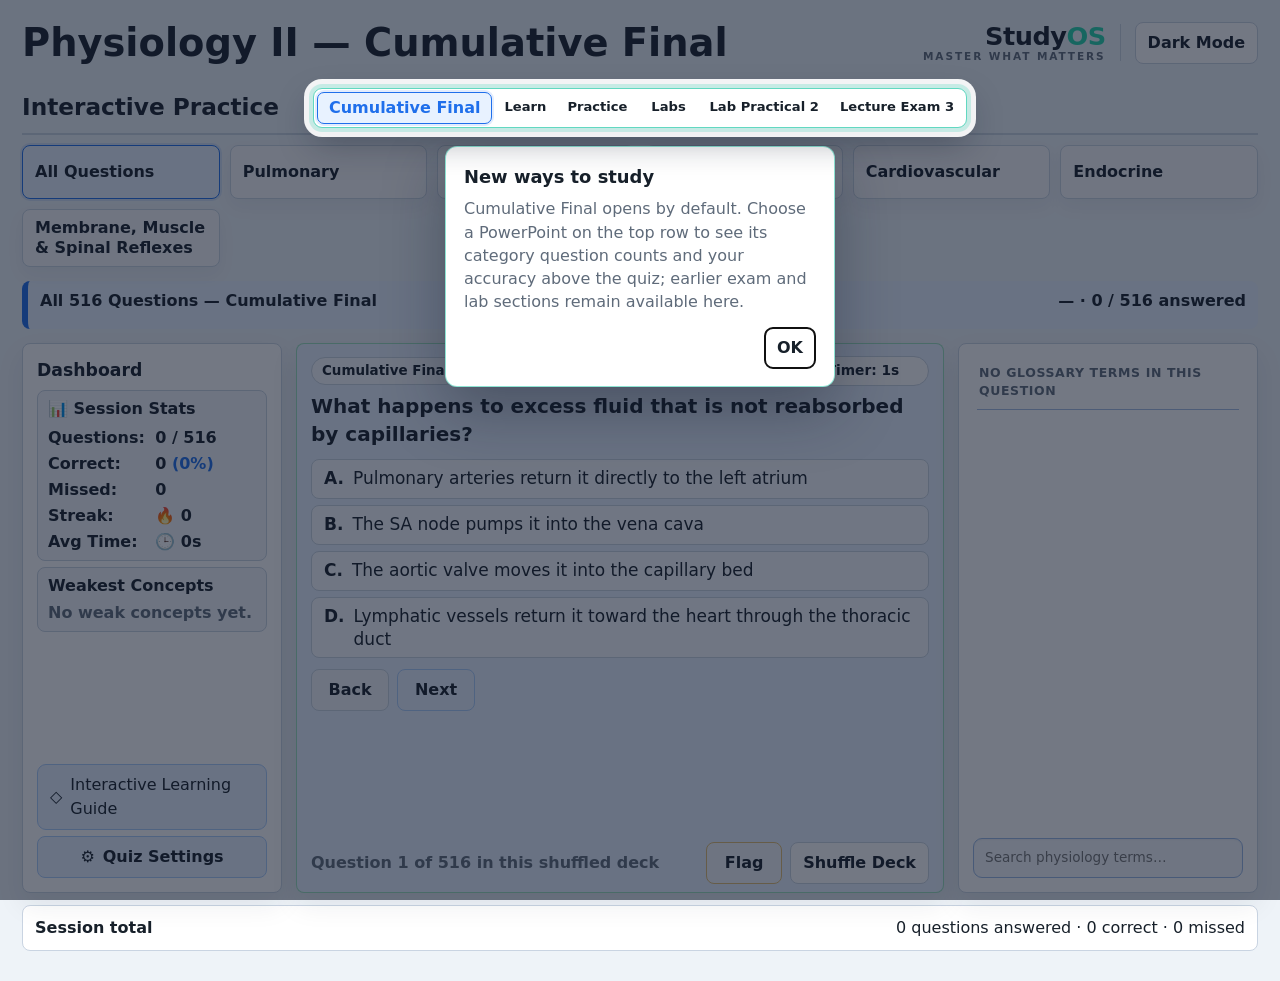
==== index.html @ bd0761a9 "Add skeletal muscle cross-bridge visual guide" ====
<!doctype html>
<html lang="en">
<head>
  <meta charset="utf-8">
  <meta name="viewport" content="width=device-width, initial-scale=1">
  <link rel="icon" href="data:,">
  <title>Physiology II — Cumulative Final</title>

  <!-- Quiz Engine CSS -->
  <style>
    :root {
      --ink:#17202a;
      --muted:#5f6b7a;
      --line:#c9d4e2;
      --paper:#eef3f8;
      --panel:#fff;
      --unit-card:#f8fafc;
      --control:#fff;
      --soft:#f3f7fb;
      --active:#e8f2ff;
      --answer:#effaf3;
      --blue:#1f6feb;
      --green:#16803c;
      --red:#b42318;
      --gold:#8a6116;
      --feedback-correct-bg:rgba(31,143,77,.18);
      --feedback-correct-border:#74c991;
      --feedback-correct-text:#145c31;
      --feedback-wrong-bg:rgba(143,45,42,.18);
      --feedback-wrong-border:#e4a29d;
      --feedback-wrong-text:#7a1d18;
      --shadow:0 12px 28px rgba(21,36,56,.08);
    }

    body[data-theme="dark"] {
      --ink:#edf3fb;
      --muted:#a7b4c5;
      --line:rgba(255,255,255,.08);
      --paper:#0B1220;
      --panel:#131C2E;
      --unit-card:#1A253A;
      --control:#202D45;
      --soft:#1A253A;
      --active:#19345a;
      --answer:#183424;
      --blue:#7db2ff;
      --green:#71d392;
      --red:#ff9a91;
      --gold:#ffd27a;
      --feedback-correct-bg:rgba(34,197,94,.72);
      --feedback-correct-border:#86efac;
      --feedback-correct-text:#f4fff8;
      --feedback-wrong-bg:rgba(220,38,38,.68);
      --feedback-wrong-border:#fca5a5;
      --feedback-wrong-text:#fff8f7;
      --shadow:0 8px 24px rgba(0,0,0,.18);
    }

    * { box-sizing:border-box; }

    body {
      margin:0;
      font-family:Inter, ui-sans-serif, system-ui, -apple-system, BlinkMacSystemFont, "Segoe UI", sans-serif;
      color:var(--ink);
      background:var(--paper);
      line-height:1.5;
    }

    main {
      max-width:1700px;
      margin:0 auto;
      padding:14px 22px 18px;
    }

    h1, h2, h3 { letter-spacing:0; }

    h1 {
      margin:0 0 4px;
      font-size:clamp(1.55rem, 3vw, 2.5rem);
    }

    h2 {
      margin:16px 0 8px;
      padding-bottom:5px;
      font-size:1.45rem;
    }

    h3 {
      margin:17px 0 8px;
      font-size:1.08rem;
    }

    p { margin:7px 0; }

    input, select, button {
      border:1px solid var(--line);
      border-radius:8px;
      background:var(--control);
      color:var(--ink);
      font:inherit;
      font-size:16px;
      min-height:40px;
      touch-action:manipulation;
      -webkit-tap-highlight-color:rgba(31,111,235,.14);
    }

    select { padding:8px 10px; }

    button {
      padding:8px 12px;
      font-weight:800;
      cursor:pointer;
    }

    button:hover { border-color:var(--blue); }

    button:disabled {
      cursor:not-allowed;
      opacity:.72;
    }

    .app-header {
      display:grid;
      grid-template-columns:minmax(220px,1fr) auto;
      align-items:center;
      gap:14px;
      margin-bottom:0;
    }

    .app-header h1 { margin:0; }

    .header-actions {
      display:flex;
      align-items:center;
      justify-content:flex-end;
      gap:14px;
    }

    .studyos-brand {
      display:flex;
      flex-direction:column;
      align-items:flex-end;
      gap:1px;
      padding-right:14px;
      border-right:1px solid var(--line);
      line-height:1;
      white-space:nowrap;
    }

    .studyos-wordmark {
      font-size:clamp(1.35rem,2vw,1.8rem);
      font-weight:900;
      letter-spacing:-.02em;
      color:var(--ink);
    }

    .studyos-wordmark .os {
      color:#25d6ad;
    }

    .studyos-tagline {
      font-size:.66rem;
      font-weight:800;
      letter-spacing:.18em;
      text-transform:uppercase;
      color:var(--muted);
    }

    body[data-theme="dark"] .studyos-wordmark .os {
      color:#35e6bf;
    }

    .theme-toggle {
      min-height:38px;
      white-space:nowrap;
      background:var(--panel);
      border-color:var(--line);
    }

    .quiz-shell {
      max-width:1700px;
      margin:0 auto;
    }

    .practice-title-row {
      display:grid;
      grid-template-columns:minmax(0,1fr) auto minmax(0,1fr);
      align-items:center;
      gap:10px 14px;
      margin:16px 0 8px;
      padding-bottom:5px;
      border-bottom:2px solid var(--line);
    }

    .practice-title-row h2 {
      margin:0;
      padding:0;
      border:0;
      justify-self:start;
    }

    .practice-title-row .pituitary-mode-selector {
      grid-column:2;
      justify-self:center;
    }

    .practice-title-row .exam-countdown-pill {
      grid-column:3;
      justify-self:end;
    }

    .exam-countdown-pill {
      flex:0 0 auto;
      min-height:28px;
      padding:3px 10px;
      border-radius:999px;
      border:1px solid var(--line);
      background:rgba(22,128,60,.08);
      color:var(--green);
      font-size:.83rem;
      font-weight:800;
      line-height:1.2;
      white-space:nowrap;
    }

    .exam-countdown-pill.exam-neutral,
    .exam-countdown-pill.exam-complete {
      background:rgba(22,128,60,.08);
      border-color:rgba(22,128,60,.24);
      color:var(--green);
    }

    .exam-countdown-pill.exam-tomorrow {
      background:rgba(249,115,22,.11);
      border-color:rgba(249,115,22,.34);
      color:#9a3412;
    }

    .exam-countdown-pill.exam-urgent {
      background:rgba(180,35,24,.1);
      border-color:rgba(180,35,24,.3);
      color:var(--red);
    }

    .exam-countdown-pill.exam-time {
      background:rgba(31,111,235,.1);
      border-color:rgba(31,111,235,.28);
      color:var(--blue);
    }

    body[data-theme="dark"] .exam-countdown-pill.exam-neutral,
    body[data-theme="dark"] .exam-countdown-pill.exam-complete {
      background:rgba(34,197,94,.14);
      border-color:rgba(134,239,172,.22);
      color:#86efac;
    }

    body[data-theme="dark"] .exam-countdown-pill.exam-tomorrow {
      background:rgba(249,115,22,.16);
      border-color:rgba(253,186,116,.26);
      color:#fdba74;
    }

    body[data-theme="dark"] .exam-countdown-pill.exam-urgent {
      background:rgba(220,38,38,.16);
      border-color:rgba(252,165,165,.26);
      color:#fca5a5;
    }

    body[data-theme="dark"] .exam-countdown-pill.exam-time {
      background:rgba(96,165,250,.16);
      border-color:rgba(125,178,255,.26);
      color:#7db2ff;
    }

    .unit-tabs {
      display:grid;
      grid-template-columns:repeat(auto-fit,minmax(190px,1fr));
      gap:10px;
      margin:10px 0;
    }

    .unit-tab {
      display:grid;
      align-content:center;
      min-height:54px;
      padding-top:8px;
      padding-bottom:8px;
      text-align:left;
      border-color:#c9d4e2;
      background:var(--unit-card);
      box-shadow:0 8px 18px rgba(21,36,56,.05);
    }

    .unit-tab strong {
      display:block;
      font-size:1rem;
      line-height:1.25;
      color:var(--ink);
      font-weight:850;
    }

    .unit-tab.active {
      border-color:var(--blue);
      background:var(--active);
      box-shadow:0 0 0 2px rgba(31,111,235,.13);
    }

    .pituitary-mode-selector {
      display:flex;
      align-items:center;
      gap:3px;
      margin:0;
      padding:3px;
      border:1px solid var(--line);
      border-radius:9px;
      background:var(--panel);
      box-shadow:0 5px 14px rgba(21,36,56,.06);
    }

    .pituitary-mode-button {
      min-width:72px;
      min-height:32px;
      padding:5px 11px;
      border-color:transparent;
      border-radius:7px;
      background:transparent;
      line-height:1.1;
      text-align:center;
    }

    .pituitary-mode-button.active {
      border-color:var(--blue);
      background:var(--active);
      box-shadow:0 0 0 2px rgba(31,111,235,.13);
    }

    .pituitary-mode-button[data-session-mode="cumulative-final"] {
      min-width:132px;
      font-weight:900;
      color:var(--blue);
    }

    .pituitary-mode-button:not([data-session-mode="cumulative-final"]) {
      min-width:58px;
      padding-left:8px;
      padding-right:8px;
      font-size:.82rem;
    }

    .lab-question-type-selector {
      display:flex;
      width:max-content;
      max-width:100%;
      align-items:center;
      gap:3px;
      margin:8px 0 12px;
      padding:3px;
      border:1px solid var(--line);
      border-radius:9px;
      background:var(--panel);
      box-shadow:0 5px 14px rgba(21,36,56,.06);
    }

    .lab-question-type-button {
      min-height:32px;
      padding:5px 13px;
      border-color:transparent;
      border-radius:7px;
      background:transparent;
      line-height:1.1;
      text-align:center;
    }

    .lab-question-type-button.active {
      border-color:var(--blue);
      background:var(--active);
      box-shadow:0 0 0 2px rgba(31,111,235,.13);
    }

    .session-mode-caption {
      display:block;
      margin-top:3px;
      color:var(--muted);
      font-size:.82rem;
      font-weight:750;
    }

    .card, details {
      background:var(--panel);
      border:1px solid var(--line);
      border-radius:8px;
      box-shadow:var(--shadow);
    }

    body[data-theme="dark"] input,
    body[data-theme="dark"] select,
    body[data-theme="dark"] button,
    body[data-theme="dark"] .card,
    body[data-theme="dark"] details,
    body[data-theme="dark"] .tag,
    body[data-theme="dark"] .pill {
      border-color:rgba(255,255,255,.08);
    }

    body[data-theme="dark"] .qa-box {
      background:var(--active);
      border-color:rgba(96,211,135,.55);
      box-shadow:0 8px 24px rgba(0,0,0,.25);
    }

    body[data-theme="dark"] .quiz-controls-card,
    body[data-theme="dark"] .answer-panel {
      background:#131C2E;
      box-shadow:0 8px 24px rgba(0,0,0,.16);
    }

    body[data-theme="dark"] .unit-tab {
      border-color:rgba(255,255,255,.08);
      box-shadow:0 8px 18px rgba(0,0,0,.14);
    }

    body[data-theme="dark"] .pituitary-mode-selector,
    body[data-theme="dark"] .pituitary-mode-button,
    body[data-theme="dark"] .lab-question-type-selector,
    body[data-theme="dark"] .lab-question-type-button {
      border-color:rgba(255,255,255,.10);
    }

    .card { padding:14px; }

    .big-question {
      border-left:6px solid var(--blue);
      background:var(--active);
      border-radius:8px;
      padding:10px 12px;
      font-weight:850;
      margin:14px 0;
    }

    .bank-detail-title {
      display:flex;
      flex-wrap:wrap;
      justify-content:space-between;
      gap:8px;
      margin-bottom:8px;
      line-height:1.25;
    }

    .concept-breakdown {
      display:grid;
      grid-template-columns:repeat(2,minmax(0,1fr));
      gap:5px 18px;
      font-size:.9rem;
      line-height:1.25;
    }

    .cumulative-category-breakdown .concept-row {
      grid-template-columns:minmax(0,1fr) 6.4rem 4.2rem;
    }

    .concept-row {
      display:grid;
      grid-template-columns:minmax(0,1fr) 3.8rem 4.2rem;
      gap:10px;
      align-items:baseline;
      min-width:0;
    }

    .concept-label {
      display:flex;
      align-items:baseline;
      gap:6px;
      min-width:0;
    }

    .concept-name {
      overflow:hidden;
      text-overflow:ellipsis;
      white-space:nowrap;
      min-width:0;
    }

    .concept-leader {
      flex:1 1 auto;
      min-width:18px;
      border-bottom:1px dotted var(--muted);
      transform:translateY(-.24em);
      opacity:.75;
    }

    .concept-answered,
    .concept-percent {
      text-align:right;
      font-variant-numeric:tabular-nums;
      white-space:nowrap;
    }

    .concept-answered {
      color:var(--muted);
      font-weight:800;
    }

    .concept-percent {
      font-weight:950;
    }

    .mastery-green { color:#16803c; }
    .mastery-yellow { color:#9a6a00; }
    .mastery-orange { color:#c2410c; }
    .mastery-red { color:#b42318; }
    .mastery-gray { color:var(--muted); }

    .tag, .pill {
      display:inline-flex;
      align-items:center;
      border:1px solid var(--line);
      border-radius:999px;
      background:var(--control);
      padding:3px 10px;
      color:var(--ink);
      text-decoration:none;
      font-weight:800;
      font-size:.84rem;
    }

    .mini {
      font-size:.9rem;
      color:var(--muted);
    }

    .hidden { display:none!important; }

    .practice-panel {
      --quiz-row-height: 550px;
      display:grid;
      grid-template-columns:300px minmax(860px,1fr) 360px;
      gap:14px;
      align-items:stretch;
    }

    .qa-box {
      display:flex;
      flex-direction:column;
      height:var(--quiz-row-height);
      min-height:var(--quiz-row-height);
      max-height:var(--quiz-row-height);
      overflow:hidden;
      padding:12px 14px 8px;
      background:var(--active);
      border-color:rgba(96,211,135,.55);
      color:var(--ink);
      box-shadow:var(--shadow);
    }

    .qa-box h3 { color:var(--ink); }

    #qText {
      min-height:56px;
      margin:6px 0 5px;
      font-size:20px;
      font-weight:600;
      line-height:1.4;
    }

    #qText p {
      margin:0 0 .75em;
      font:inherit;
    }

    #qText p:last-child {
      margin-bottom:0;
    }

    .qa-box .tag,
    .qa-box .pill {
      background:rgba(255,255,255,.72);
      border-color:var(--line);
      color:var(--ink);
    }

    body[data-theme="dark"] .qa-box {
      color:#f4fff8;
      box-shadow:0 8px 24px rgba(0,0,0,.25);
    }

    body[data-theme="dark"] .qa-box h3,
    body[data-theme="dark"] .qa-box .deck-status {
      color:#f4fff8;
    }

    body[data-theme="dark"] .qa-box .tag,
    body[data-theme="dark"] .qa-box .pill {
      background:rgba(5,22,14,.35);
      border-color:rgba(255,255,255,.14);
      color:#f4fff8;
    }

    .quiz-topline {
      display:flex;
      justify-content:space-between;
      gap:12px;
      align-items:center;
      min-height:30px;
    }

    .score-line {
      display:flex;
      flex-wrap:wrap;
      justify-content:flex-end;
      gap:8px;
      margin:0;
    }

    .score-line .pill { background:var(--control); }

    .timer-pill {
      width:132px;
      min-width:132px;
      max-width:132px;
      min-height:30px;
      padding:2px 6px;
      line-height:1.1;
      font-size:.86rem;
      justify-content:center;
      text-align:center;
      white-space:nowrap;
      font-variant-numeric:tabular-nums;
      font-feature-settings:"tnum" 1;
      transition:background .2s ease, border-color .2s ease, color .2s ease;
    }

    .timer-pill.timer-warn {
      border-color:#f1c232;
      background:#fff7d6;
      color:#6f4e00;
    }

    .timer-pill.timer-alert {
      border-color:#f97316;
      background:#ffedd5;
      color:#9a3412;
    }

    .timer-pill.timer-danger {
      border-color:#dc2626;
      background:#fee2e2;
      color:#991b1b;
    }

    body[data-theme="dark"] .timer-pill.timer-warn {
      border-color:#ffd27a;
      background:#3a2c12;
      color:#ffd27a;
    }

    body[data-theme="dark"] .timer-pill.timer-alert {
      border-color:#fdba74;
      background:#3b2413;
      color:#fdba74;
    }

    body[data-theme="dark"] .timer-pill.timer-danger {
      border-color:#ff9a91;
      background:#3a1d21;
      color:#ffb4ad;
    }

    .q-meta {
      display:block;
      max-width:100%;
      min-width:0;
    }

    .q-meta .tag,
    #qMeta.tag {
      display:inline-block;
      max-width:100%;
      overflow:hidden;
      text-overflow:ellipsis;
      white-space:nowrap;
      vertical-align:bottom;
    }

    .level-badge {
      border-radius:999px;
      border:1px solid var(--line);
      padding:4px 9px;
      font-weight:900;
      font-size:.82rem;
    }

    .level-1 {
      background:#effaf3;
      border-color:#8bd6a5;
      color:#145c31;
    }

    .level-2 {
      background:#fff8e8;
      border-color:#e2bd73;
      color:#73500f;
    }

    .level-3 {
      background:#fff1ef;
      border-color:#ffc5c0;
      color:#8a1f17;
    }

    .mode-badge {
      background:#eef6ff;
      border-color:#abcdfc;
      color:#174ea6;
    }

    .answer {
      display:none;
      margin-top:0;
      padding:12px;
      border-radius:8px;
      background:var(--panel);
      border:1px solid #a6ddb7;
      height:100%;
      max-height:100%;
      overflow:auto;
    }

    .answer.show { display:block; }

    .answer-panel {
      min-width:0;
      height:var(--quiz-row-height);
      min-height:var(--quiz-row-height);
      max-height:var(--quiz-row-height);
      overflow:hidden;
    }

    .answer-main {
      display:grid;
      gap:6px;
      margin-bottom:10px;
    }

    .answer-label {
      color:var(--green);
      font-weight:700;
    }

    .answer-icon {
      margin-right:6px;
    }

    .answer-text {
      font-weight:400;
      font-size:16px;
      line-height:1.5;
    }

    .answer-summary-card {
      display:grid;
      gap:7px;
      margin-bottom:12px;
      padding:12px;
      border:1px solid var(--line);
      border-radius:8px;
      background:var(--soft);
    }

    .answer-summary-card .section-title {
      display:flex;
      gap:7px;
      align-items:center;
      margin-bottom:4px;
      font-weight:700;
    }

    .answer-summary-card p {
      margin:0;
      color:var(--ink);
      font-size:16px;
      font-weight:400;
      line-height:1.5;
    }

    .explanation-card .section-title { color:var(--blue); }
    .pitfall-card .section-title { color:var(--gold); }
    .teaching-tag-card .section-title { color:#9b7cff; }

    body[data-theme="dark"] .answer-summary-card {
      background:var(--control);
      border-color:rgba(255,255,255,.08);
    }

    body[data-theme="dark"] .answer-summary-card p {
      color:var(--ink);
    }

    .teaching-card {
      display:grid;
      gap:10px;
    }

    .teaching-card h3 {
      margin:0;
    }

    .teaching-card section {
      border-top:1px solid var(--line);
      padding-top:9px;
    }

    .teaching-card section:first-of-type {
      border-top:0;
      padding-top:0;
    }

    .teaching-card ul {
      margin:6px 0 0;
      padding-left:18px;
    }

    .teaching-card button {
      justify-self:start;
      margin-top:2px;
      background:var(--active);
      border-color:#abcdfc;
    }

    .deck-controls, .self-grade {
      display:flex;
      align-items:center;
      gap:8px;
      flex-wrap:wrap;
      margin:5px 0;
    }

    .deck-controls button { min-width:78px; }

    .deck-controls #prevQ {
      background:var(--soft);
      border-color:var(--line);
      color:var(--ink);
    }

    .deck-controls #nextQ {
      background:var(--active);
      border-color:#abcdfc;
      color:var(--ink);
    }

    .result-pill {
      min-width:98px;
      justify-content:center;
      border-color:var(--line);
      background:var(--soft);
    }

    .result-pill.correct {
      border-color:#8bd6a5;
      background:#effaf3;
      color:#145c31;
    }

    .result-pill.wrong {
      border-color:#ffc5c0;
      background:#fff1ef;
      color:#8a1f17;
    }

    body[data-theme="dark"] .qa-box .result-pill.wrong {
      border-color:#fca5a5;
      background:rgba(220,38,38,.24);
      color:#fecaca;
    }

    .recent-trail {
      display:none;
      gap:5px;
      margin:0 0 5px;
      padding-top:5px;
      border-top:1px solid var(--line);
    }

    .recent-trail.show { display:grid; }

    .recent-trail-head {
      display:flex;
      align-items:center;
      justify-content:space-between;
      gap:8px;
    }

    .recent-trail-label {
      color:var(--muted);
      font-size:.78rem;
      font-weight:900;
      letter-spacing:.02em;
    }

    .recent-trail-tip {
      display:inline-flex;
      align-items:center;
      gap:7px;
      max-width:320px;
      padding:5px 7px 5px 9px;
      border:1px solid #abcdfc;
      border-radius:8px;
      background:rgba(239,246,255,.94);
      color:#174ea6;
      font-size:.72rem;
      font-weight:850;
      line-height:1.25;
    }

    .recent-trail-tip-close {
      min-width:20px;
      min-height:20px;
      padding:0;
      border-radius:999px;
      border-color:rgba(23,78,166,.22);
      background:rgba(255,255,255,.78);
      color:#174ea6;
      font-size:.9rem;
      line-height:1;
    }

    .recent-trail-scroll {
      display:flex;
      flex-wrap:wrap;
      gap:5px;
      overflow:visible;
      padding:3px 3px 5px;
    }

    .recent-trail-item {
      flex:0 0 auto;
      min-width:32px;
      min-height:26px;
      padding:3px 7px;
      border-radius:999px;
      border:1px solid var(--line);
      background:var(--soft);
      color:var(--ink);
      font-size:.82rem;
      font-weight:950;
      line-height:1;
      display:inline-flex;
      align-items:center;
      justify-content:center;
      cursor:pointer;
    }

    .recent-trail-item.correct {
      border-color:#8bd6a5;
      background:#effaf3;
      color:#145c31;
    }

    .recent-trail-item.wrong {
      border-color:#ffc5c0;
      background:#fff1ef;
      color:#8a1f17;
    }

    .recent-trail-item.active {
      outline:2px solid var(--blue);
      outline-offset:2px;
    }

    body[data-theme="dark"] .recent-trail-item.correct {
      border-color:#4ade80;
      background:rgba(34,197,94,.18);
      color:#bbf7d0;
    }

    body[data-theme="dark"] .recent-trail-item.wrong {
      border-color:#fca5a5;
      background:rgba(220,38,38,.24);
      color:#fecaca;
    }

    body[data-theme="dark"] .recent-trail-item.active {
      outline-color:#93c5fd;
    }

    body[data-theme="dark"] .recent-trail-tip {
      border-color:rgba(147,197,253,.45);
      background:rgba(30,58,138,.42);
      color:#dbeafe;
    }

    body[data-theme="dark"] .recent-trail-tip-close {
      border-color:rgba(255,255,255,.14);
      background:rgba(255,255,255,.08);
      color:#dbeafe;
    }

    .self-grade #showAnswer {
      width:164px;
      background:var(--soft);
      border-color:#e2bd73;
      color:var(--ink);
    }

    .deck-footer {
      display:flex;
      gap:10px;
      align-items:center;
      justify-content:space-between;
    }

    .qa-bottom-dock {
      margin-top:auto;
      flex-shrink:0;
    }

    .deck-actions {
      display:flex;
      gap:8px;
      align-items:center;
      margin-left:auto;
    }

    .deck-footer #flagQuestion {
      min-width:76px;
      background:var(--soft);
      border-color:#e2bd73;
      color:var(--ink);
    }

    .deck-footer #flagQuestion.flagged {
      border-color:#f0b64f;
      background:#fff4d8;
      color:#684400;
    }

    body[data-theme="dark"] .deck-footer #flagQuestion.flagged {
      border-color:rgba(255,210,122,.7);
      background:rgba(255,210,122,.18);
      color:#ffe7ad;
    }

    .grade-correct {
      border-color:#8bd6a5;
      background:#effaf3;
      color:#145c31;
    }

    .grade-wrong {
      border-color:#ffc5c0;
      background:#fff1ef;
      color:#8a1f17;
    }

    .deck-status {
      color:var(--muted);
      font-weight:800;
    }

    .quiz-controls {
      display:grid;
      gap:9px;
    }

    .quiz-controls-card {
      display:flex;
      flex-direction:column;
      min-width:0;
      height:var(--quiz-row-height);
      min-height:var(--quiz-row-height);
      max-height:var(--quiz-row-height);
      overflow:hidden;
    }

    .sidebar-dashboard {
      display:flex;
      flex-direction:column;
      gap:6px;
      min-height:0;
      flex:1;
    }

    .controls-header {
      display:flex;
      align-items:center;
      justify-content:space-between;
      gap:10px;
      margin-bottom:6px;
    }

    .controls-header h3 { margin:0; }

    .collapse-controls {
      min-height:34px;
      padding:6px 10px;
      font-size:.9rem;
      background:var(--soft);
      white-space:nowrap;
    }

    .quiz-controls-body {
      display:grid;
      gap:10px;
      flex:1;
      min-height:0;
      max-height:none;
      overflow:auto;
    }

    .quiz-controls-card.collapsed .quiz-controls-body {
      display:none;
    }

    .quiz-controls label {
      display:grid;
      gap:4px;
      font-weight:850;
      min-width:0;
    }

    .quiz-controls select {
      width:100%;
      max-width:100%;
      min-width:0;
    }

    .control-actions {
      display:grid;
      grid-template-columns:1fr 1fr;
      gap:6px;
      margin-top:10px;
    }

    .session-stats-card {
      display:grid;
      gap:6px;
      margin-bottom:0;
      padding:8px 10px;
      border:1px solid var(--line);
      border-radius:8px;
      background:var(--soft);
      color:var(--ink);
    }

    .session-stats-title {
      margin-bottom:3px;
      font-weight:900;
      font-size:1rem;
      line-height:1.25;
    }

    .session-stat-row {
      display:grid;
      grid-template-columns:minmax(0,6.2rem) minmax(0,1fr);
      gap:8px;
      align-items:baseline;
      line-height:1.25;
    }

    .session-stat-label {
      font-weight:850;
      color:var(--ink);
    }

    .session-stat-value {
      color:var(--ink);
      font-weight:850;
    }

    .session-stat-accent {
      color:var(--blue);
    }

    .dashboard-mini-card {
      display:grid;
      gap:6px;
      padding:8px 10px;
      border:1px solid var(--line);
      border-radius:8px;
      background:var(--soft);
    }

    .dashboard-mini-card.hidden {
      display:none;
    }

    .mode-intro-modal .modal-box {
      max-width:480px;
    }

    .mode-intro-modal h3 {
      margin:0 0 8px;
    }

    .mode-intro-modal p {
      line-height:1.5;
    }

    .dashboard-mini-title {
      font-weight:900;
      line-height:1.25;
    }

    .dashboard-mini-text {
      color:var(--muted);
      font-weight:800;
      line-height:1.35;
    }

    .weakest-concepts-card {
      min-height:0;
    }

    .weakest-concepts-card .dashboard-mini-text {
      max-height:none;
      overflow:visible;
      padding-right:0;
    }

    .dashboard-mini-action {
      width:100%;
      min-height:36px;
      padding:6px 10px;
      background:var(--panel);
      border-color:var(--line);
      color:var(--ink);
    }

    .settings-open-button {
      display:flex;
      align-items:center;
      justify-content:center;
      gap:8px;
      width:100%;
      margin-top:0;
      background:var(--active);
      border-color:#abcdfc;
      color:var(--ink);
    }

    .ilg-open-button {
      margin-top:auto;
    }

    body[data-theme="dark"] .settings-open-button {
      border-color:rgba(125,178,255,.45);
    }

    .settings-backdrop {
      position:fixed;
      inset:0;
      z-index:40;
      display:flex;
      justify-content:flex-start;
      align-items:flex-end;
      background:rgba(15,23,42,.38);
      padding:18px;
      padding-left:max(24px, calc((100vw - 1700px) / 2 + 336px));
    }

    .settings-drawer {
      display:flex;
      flex-direction:column;
      width:min(420px,100%);
      max-height:calc(100vh - 36px);
      border:1px solid var(--line);
      border-radius:8px;
      background:var(--panel);
      color:var(--ink);
      box-shadow:0 18px 45px rgba(15,23,42,.24);
      overflow:hidden;
    }

    .settings-drawer-header,
    .settings-drawer-footer {
      display:flex;
      align-items:center;
      justify-content:space-between;
      gap:12px;
      padding:14px;
      border-bottom:1px solid var(--line);
    }

    .settings-drawer-footer {
      justify-content:flex-end;
      border-top:1px solid var(--line);
      border-bottom:0;
    }

    .settings-drawer-header h3 {
      margin:0;
    }

    .settings-close-button {
      min-width:40px;
      width:40px;
      padding:0;
      background:var(--soft);
    }

    .settings-drawer-body {
      display:grid;
      gap:12px;
      padding:14px;
      min-height:0;
      overflow:auto;
    }

    .settings-drawer .quiz-controls-body {
      flex:none;
      min-height:0;
      max-height:none;
      overflow:visible;
    }

    .settings-drawer .control-actions {
      margin-top:0;
    }

    .quiz-controls .checkline {
      display:flex;
      gap:8px;
      align-items:center;
      font-weight:850;
    }

    .quiz-controls .switchline {
      display:flex;
      align-items:center;
      justify-content:space-between;
      gap:10px;
      font-weight:850;
    }

    .switchline input[type="checkbox"] {
      position:absolute;
      inline-size:1px;
      block-size:1px;
      opacity:0;
      pointer-events:none;
    }

    .switch-ui {
      position:relative;
      flex:0 0 auto;
      width:44px;
      height:24px;
      border-radius:999px;
      border:1px solid rgba(255,255,255,.18);
      background:rgba(15,23,42,.24);
      transition:background .18s ease, border-color .18s ease;
    }

    .switch-ui::after {
      content:"";
      position:absolute;
      top:3px;
      left:3px;
      width:16px;
      height:16px;
      border-radius:50%;
      background:#fff;
      box-shadow:0 1px 4px rgba(0,0,0,.25);
      transition:transform .18s ease;
    }

    .switchline input[type="checkbox"]:checked + .switch-ui {
      background:#3B82F6;
      border-color:#3B82F6;
    }

    .switchline input[type="checkbox"]:checked + .switch-ui::after {
      transform:translateX(20px);
    }

    body[data-theme="dark"] .switch-ui {
      background:rgba(255,255,255,.18);
      border-color:rgba(255,255,255,.14);
    }

    .feedback-effects-button {
      background:var(--active);
      border-color:#abcdfc;
    }

    .feedback-effects-modal .modal-box {
      max-width:720px;
      width:min(100%,720px);
    }

    .feedback-effects-grid {
      display:grid;
      grid-template-columns:repeat(2,minmax(0,1fr));
      gap:12px 14px;
      margin-top:12px;
    }

    .feedback-effects-grid label,
    .feedback-volume-row {
      display:grid;
      gap:6px;
      min-width:0;
      font-weight:700;
    }

    .feedback-effects-grid select,
    .feedback-effects-grid input[type="range"] {
      width:100%;
    }

    .feedback-volume-row {
      grid-column:1 / -1;
    }

    .feedback-effects-grid .switchline {
      min-height:44px;
      padding:8px 0;
      font-weight:700;
    }

    .feedback-effects-note {
      margin-top:10px;
      color:var(--muted);
      font-size:.9rem;
      line-height:1.45;
    }

    .feedback-toast {
      display:none;
      margin:4px 0 8px;
      padding:9px 11px;
      border:1px solid var(--line);
      border-radius:8px;
      background:rgba(255,255,255,.76);
      color:var(--ink);
      font-size:.92rem;
      font-weight:700;
      line-height:1.35;
    }

    .feedback-toast.show { display:block; }

    .feedback-toast.mastery {
      border-color:#74c991;
      background:rgba(31,143,77,.14);
      color:#145c31;
    }

    .qa-box.feedback-correct-pulse { animation:feedbackCorrectPulse .34s ease-out; }
    .qa-box.feedback-wrong-pulse { animation:feedbackWrongPulse .28s ease-out; }
    .qa-box.feedback-mastery-pulse { animation:feedbackMasteryPulse .5s ease-out; }

    @keyframes feedbackCorrectPulse {
      0% { box-shadow:var(--shadow); }
      45% { box-shadow:0 0 0 3px rgba(31,143,77,.16), var(--shadow); }
      100% { box-shadow:var(--shadow); }
    }

    @keyframes feedbackWrongPulse {
      0%, 100% { transform:translateX(0); box-shadow:var(--shadow); }
      35% { transform:translateX(-2px); box-shadow:0 0 0 3px rgba(180,35,24,.12), var(--shadow); }
      70% { transform:translateX(2px); }
    }

    @keyframes feedbackMasteryPulse {
      0% { box-shadow:var(--shadow); }
      50% { box-shadow:0 0 0 3px rgba(138,97,22,.18), var(--shadow); }
      100% { box-shadow:var(--shadow); }
    }

    body[data-theme="dark"] .feedback-toast {
      background:rgba(5,22,14,.35);
      border-color:rgba(255,255,255,.14);
      color:#f4fff8;
    }

    @media (max-width:720px) {
      .feedback-effects-grid { grid-template-columns:1fr; }
    }

    .mc-options {
      display:grid;
      gap:6px;
      margin:6px 0;
    }

    .mc-option {
      display:flex;
      align-items:flex-start;
      gap:9px;
      justify-content:flex-start;
      text-align:left;
      min-height:40px;
      margin:0;
      padding:7px 12px;
      background:rgba(255,255,255,.76);
      border-color:var(--line);
      color:var(--ink);
      font-size:17px;
      font-weight:400;
      line-height:1.35;
    }

    .mc-option-letter {
      flex:0 0 auto;
      font-weight:700;
    }

    .mc-option-body {
      flex:1 1 auto;
      min-width:0;
      font-weight:400;
    }

    .mc-option.selected {
      border-color:#7db2ff;
      background:#dbeafe;
      color:var(--ink);
    }

    .mc-option:disabled {
      opacity:1;
      cursor:default;
    }

    body[data-theme="dark"] .mc-option {
      background:rgba(5,22,14,.35);
      border-color:rgba(255,255,255,.14);
      color:#f4fff8;
    }

    body[data-theme="dark"] .mc-option.selected {
      background:rgba(59,130,246,.25);
      border-color:#7db2ff;
    }

    .mc-option.correct {
      border-color:var(--feedback-correct-border);
      background:var(--feedback-correct-bg);
      color:var(--feedback-correct-text);
    }

    .mc-option.wrong {
      border-color:var(--feedback-wrong-border);
      background:var(--feedback-wrong-bg);
      color:var(--feedback-wrong-text);
    }

    .mc-option.correct,
    .mc-option.wrong {
      display:flex;
      align-items:flex-start;
      justify-content:flex-start;
      gap:8px;
    }

    body[data-theme="dark"] .mc-option.correct,
    body[data-theme="dark"] .mc-option.wrong {
      opacity:1;
    }

    .mc-option.correct::after,
    .mc-option.wrong::after {
      flex:0 0 auto;
      margin-left:6px;
      font-weight:700;
      line-height:1.5;
    }

    .mc-option.correct::after {
      content:"✓ Correct";
      color:var(--green);
    }

    .mc-option.wrong::after {
      content:"✕ Incorrect";
      color:var(--red);
    }

    .session-summary {
      display:flex;
      flex-wrap:wrap;
      gap:8px;
      align-items:center;
      justify-content:space-between;
      margin:12px 0;
      padding:10px 12px;
      border:1px solid var(--line);
      border-radius:8px;
      background:var(--panel);
    }

    details {
      margin:10px 0;
      overflow:hidden;
    }

    summary {
      cursor:pointer;
      padding:12px 14px;
      background:var(--soft);
      font-weight:900;
      list-style:none;
    }

    summary::-webkit-details-marker { display:none; }

    details > div { padding:12px 14px 14px; }

    .result-history details { box-shadow:none; }

    .result-history summary {
      display:flex;
      flex-wrap:wrap;
      gap:8px;
      align-items:center;
      justify-content:space-between;
    }

    .weak-grid {
      display:grid;
      grid-template-columns:repeat(2,minmax(0,1fr));
      gap:10px;
    }

    .callout {
      border:1px solid var(--line);
      border-radius:8px;
      padding:12px;
      margin:10px 0;
      background:var(--panel);
    }

    .rapid {
      border-left:5px solid var(--gold);
      background:var(--soft);
    }

    .picture {
      border-left:5px solid var(--blue);
      background:var(--active);
    }

    .missed-item {
      border:1px solid var(--line);
      border-radius:8px;
      padding:10px;
      margin:8px 0;
      background:var(--panel);
    }

    .grid-2 {
      display:grid;
      grid-template-columns:repeat(2,minmax(0,1fr));
      gap:14px;
    }

    .modal-backdrop {
      position:fixed;
      inset:0;
      background:rgba(15,23,42,.45);
      display:grid;
      place-items:center;
      z-index:50;
      padding:18px;
    }

    .modal-backdrop.hidden { display:none; }

    .new-modes-tour {
      position:fixed;
      inset:0;
      z-index:70;
      background:rgba(15,23,42,.58);
    }

    .new-modes-tour.hidden { display:none; }

    body.new-modes-tour-active .pituitary-mode-selector {
      position:relative;
      z-index:71;
      border-color:#62d8c1;
      box-shadow:
        0 0 0 4px rgba(98,216,193,.3),
        0 0 0 9px rgba(255,255,255,.92),
        0 14px 34px rgba(15,23,42,.34);
    }

    .new-modes-tour-card {
      position:fixed;
      z-index:72;
      width:min(390px,calc(100vw - 28px));
      padding:17px 18px;
      border:1px solid rgba(98,216,193,.72);
      border-radius:12px;
      background:var(--panel);
      box-shadow:0 22px 60px rgba(15,23,42,.34);
    }

    .new-modes-tour-card h3 {
      margin:0 0 7px;
      font-size:1.12rem;
    }

    .new-modes-tour-card p {
      margin:0;
      color:var(--muted);
      line-height:1.45;
    }

    .new-modes-tour-card .modal-actions {
      margin-top:14px;
    }

    .modal-box {
      max-width:520px;
      width:min(100%,520px);
      background:var(--panel);
      border:1px solid var(--line);
      border-radius:8px;
      box-shadow:0 20px 60px rgba(15,23,42,.22);
      padding:18px;
    }

    .learning-card-modal .modal-box {
      max-width:720px;
      width:min(100%,720px);
    }

    .study-guide-modal .modal-box {
      display:flex;
      flex-direction:column;
      gap:12px;
      max-width:1180px;
      width:min(100%,1180px);
      max-height:92vh;
      overflow:hidden;
    }

    .question-visual-modal {
      z-index:90;
      place-items:stretch;
      padding:0;
      background:rgba(15,23,42,.58);
    }

    .question-visual-modal .modal-box {
      display:flex;
      flex-direction:column;
      gap:12px;
      width:min(52vw,920px);
      max-width:none;
      height:100vh;
      max-height:none;
      margin-left:auto;
      padding:14px;
      border-radius:12px 0 0 12px;
      overflow:hidden;
    }

    .question-visual-frame {
      flex:1 1 auto;
      min-height:0;
      overflow:auto;
      border:1px solid var(--line);
      border-radius:8px;
      background:#f7fbff;
    }

    .question-visual-frame img {
      display:block;
      width:100%;
      height:auto;
    }

    .study-guide-frame {
      overflow:auto;
      border:1px solid var(--line);
      border-radius:8px;
      background:var(--soft);
    }

    .study-guide-frame img {
      display:block;
      width:100%;
      height:auto;
    }

    .study-guide-header {
      display:flex;
      align-items:flex-start;
      justify-content:space-between;
      gap:12px;
    }

    .study-guide-header h3 {
      margin:0;
    }

    .study-guide-subtitle {
      margin-top:3px;
      color:var(--muted);
      font-weight:800;
      line-height:1.35;
    }

    .study-guide-close {
      width:36px;
      min-height:36px;
      padding:0;
      display:grid;
      place-items:center;
      background:var(--soft);
      border-color:var(--line);
      color:var(--ink);
      font-size:1.25rem;
      line-height:1;
    }

    .study-guide-page-list {
      display:flex;
      gap:8px;
      overflow-x:auto;
      padding-bottom:2px;
    }

    .study-guide-page-tab {
      flex:0 0 auto;
      min-height:34px;
      padding:6px 10px;
      background:var(--soft);
      border-color:var(--line);
      color:var(--ink);
      font-size:.86rem;
      white-space:nowrap;
    }

    .study-guide-page-tab.active {
      background:var(--active);
      border-color:#8bbcff;
      color:var(--blue);
    }

    .study-guide-toolbar {
      display:grid;
      grid-template-columns:auto minmax(0,1fr) auto;
      gap:10px;
      align-items:center;
    }

    .study-guide-page-text {
      color:var(--muted);
      font-weight:900;
      text-align:center;
      line-height:1.25;
    }

    .study-guide-nav {
      min-height:34px;
      padding:6px 10px;
      background:var(--panel);
      border-color:var(--line);
      color:var(--ink);
    }

    .study-guide-nav:disabled {
      opacity:.45;
      cursor:not-allowed;
    }

    .learning-card-title {
      color:var(--green);
      margin-top:0;
    }

    .modal-actions {
      display:flex;
      justify-content:flex-end;
      gap:8px;
      margin-top:14px;
    }

    @media(max-width:1500px) {
      .practice-panel {
        grid-template-columns:280px minmax(680px,1fr) 320px;
      }

      .settings-backdrop {
        padding-left:316px;
      }
    }

    @media(max-width:1300px) {
      .practice-panel {
        grid-template-columns:260px minmax(0,1fr) 300px;
      }

      .settings-backdrop {
        padding-left:296px;
      }
    }

    @media(max-width:900px) {
      main { padding:14px; }

      .app-header {
        grid-template-columns:minmax(0,1fr) auto;
        align-items:flex-start;
        gap:10px;
      }

      .header-actions {
        gap:10px;
      }

      .studyos-brand {
        padding-right:10px;
      }

      .studyos-wordmark {
        font-size:1.25rem;
      }

      .studyos-tagline {
        display:none;
      }

      .practice-panel {
        --quiz-row-height:auto;
      }

      .practice-title-row {
        grid-template-columns:minmax(0,1fr) auto;
        align-items:center;
      }

      .practice-title-row .pituitary-mode-selector {
        grid-column:1 / -1;
        grid-row:2;
        justify-self:center;
      }

      .practice-title-row .exam-countdown-pill {
        grid-column:2;
        grid-row:1;
      }

      .practice-panel, .grid-2, .weak-grid {
        grid-template-columns:1fr;
      }

      .qa-box,
      .quiz-controls-card,
      .answer-panel {
        height:auto;
        min-height:0;
        max-height:none;
      }

      .quiz-controls-body {
        max-height:none;
        overflow:visible;
      }

      .answer {
        max-height:none;
      }

      .concept-breakdown {
        grid-template-columns:1fr;
      }

      .quiz-topline {
        flex-direction:row;
        align-items:center;
      }

      .score-line {
        justify-content:flex-start;
      }

      .concept-row {
        grid-template-columns:minmax(0,1fr) 3.8rem 4.2rem;
      }

      .deck-controls button,
      .self-grade button,
      .deck-footer button,
      #listQs,
      #resetStats {
        min-height:46px;
      }

      .deck-footer {
        flex-direction:column;
        align-items:stretch;
      }

      .deck-actions {
        margin-left:0;
        width:100%;
      }

      .deck-footer #randomQ,
      .deck-footer #flagQuestion {
        margin-left:0;
        flex:1 1 0;
      }

      .deck-status {
        width:100%;
      }

      .recent-trail-scroll {
        padding:5px 4px 7px;
      }

      .settings-backdrop {
        padding:10px;
        justify-content:flex-end;
      }

      .settings-drawer {
        width:min(460px,100%);
      }
    }

    @media(max-width:520px) {
      main { padding:10px; }

      .card { padding:12px; }

      .header-actions {
        width:100%;
        justify-content:space-between;
      }

      .practice-title-row {
        gap:6px;
      }

      .exam-countdown-pill {
        max-width:100%;
      }

      .deck-controls {
        display:grid;
        grid-template-columns:1fr 1fr;
      }

      .self-grade {
        display:grid;
        grid-template-columns:1fr 1fr;
      }

      .self-grade #showAnswer {
        grid-column:1 / -1;
        width:100%;
      }

      .self-grade .grade-correct,
      .self-grade .grade-wrong,
      .quiz-controls select,
      .quiz-controls input,
      #listQs,
      #resetStats {
        width:100%;
      }

      .modal-box {
        max-height:85vh;
        overflow:auto;
      }

      .settings-backdrop {
        padding:0;
        align-items:stretch;
      }

      .settings-drawer {
        width:100%;
        min-height:100%;
        border-radius:0;
      }

      .question-visual-modal .modal-box {
        width:100vw;
        border-radius:0;
      }

    }

    .full-study-guide-modal {
      padding:10px;
      z-index:70;
    }

    .full-study-guide-modal .modal-box {
      display:flex;
      flex-direction:column;
      gap:12px;
      width:min(100%,1500px);
      max-width:1500px;
      height:min(96vh,980px);
      max-height:96vh;
      overflow:hidden;
      padding:14px;
    }

    .full-study-guide-frame {
      flex:1 1 auto;
      min-height:0;
      border:1px solid var(--line);
      border-radius:8px;
      overflow:hidden;
      background:#0e1620;
    }

    .full-study-guide-frame iframe {
      display:block;
      width:100%;
      height:100%;
      border:0;
      background:#0e1620;
    }

    .study-guide-launch-tab {
      border-color:rgba(31,111,235,.45);
      background:linear-gradient(135deg,var(--active),var(--unit-card));
    }

  
    .ilg-open-button { flex: 0 0 auto; min-height: 42px; padding: 8px 12px; border: 1px solid #abcdfc; border-radius: 9px; text-decoration: none; }
    body[data-theme="dark"] .ilg-open-button { border-color: rgba(125,178,255,.45); }
    .answer-panel { position: relative; z-index: 25; display: flex; flex-direction: column; gap: 10px; overflow: visible; }
    .answer-panel .answer { flex: 1 1 auto; min-height: 0; height: auto; }
    .context-visual-guide-card { flex: 0 0 auto; display: grid; gap: 7px; padding: 11px 12px; border: 1px solid color-mix(in srgb, var(--blue) 58%, var(--line)); border-radius: 9px; background: linear-gradient(135deg, color-mix(in srgb, var(--blue) 12%, var(--panel)), var(--panel)); }
    .context-visual-guide-title { color: var(--ink); font-weight: 900; line-height: 1.25; }
    .context-visual-guide-text { color: var(--muted); font-size: .84rem; font-weight: 750; line-height: 1.35; }
    .context-visual-guide-actions { display: grid; gap: 7px; }
    .context-visual-guide-button { width: 100%; min-height: 38px; border-color: var(--blue); background: var(--active); color: var(--ink); }
    .question-term-list { flex: 1 1 auto; min-height: 0; overflow: auto; padding: 6px 4px 8px; }
    .question-term-list.hidden { display: none; }
    .question-term-heading { margin: 0 0 11px; padding: 0 2px 8px; border-bottom: 1px solid color-mix(in srgb, var(--line) 78%, var(--blue)); color: var(--muted); font-size: 0.78rem; font-weight: 700; letter-spacing: 0.05em; text-transform: uppercase; }
    .question-term-chips { display: flex; flex-wrap: wrap; gap: 8px; align-content: flex-start; }
    .glossary-term-chip { min-height: 32px; max-width: 100%; border: 1px solid color-mix(in srgb, var(--line) 78%, var(--blue)); border-radius: 999px; background: color-mix(in srgb, var(--blue) 6%, var(--panel)); color: var(--ink); padding: 6px 11px; font: inherit; font-size: 0.82rem; line-height: 1.25; text-align: left; white-space: normal; cursor: pointer; box-shadow: 0 1px 2px rgba(15,23,42,0.05); transition: border-color .15s ease, background .15s ease, box-shadow .15s ease, transform .15s ease; }
    .glossary-term-chip:hover { color: var(--blue); border-color: var(--blue); background: color-mix(in srgb, var(--blue) 12%, var(--panel)); box-shadow: 0 4px 10px rgba(15,23,42,0.12); transform: translateY(-1px); }
    .glossary-term-chip:focus-visible { color: var(--blue); border-color: var(--blue); background: color-mix(in srgb, var(--blue) 12%, var(--panel)); outline: 2px solid var(--blue); outline-offset: 2px; box-shadow: 0 3px 9px rgba(15,23,42,0.12); }
    .answer-glossary-dock { flex: 0 0 auto; margin-top: auto; padding-top: 4px; display: flex; justify-content: flex-end; }
    .question-glossary-search-wrap { position: relative; width: min(290px, 100%); }
    #questionGlossarySearch { width: 100%; box-sizing: border-box; border: 1px solid color-mix(in srgb, var(--line) 72%, var(--blue)); border-radius: 9px; background: color-mix(in srgb, var(--panel) 96%, var(--blue)); color: var(--ink); padding: 8px 11px; font: inherit; font-size: 0.85rem; box-shadow: inset 0 1px 2px rgba(15,23,42,0.05); }
    #questionGlossarySearch:hover { border-color: color-mix(in srgb, var(--blue) 65%, var(--line)); }
    #questionGlossarySearch:focus { border-color: var(--blue); outline: 2px solid var(--blue); outline-offset: 2px; background: var(--panel); }
    .glossary-results { flex: 0 0 auto; width: 100%; max-height: 250px; overflow-y: auto; overflow-x: hidden; display: block; padding-right: 3px; }
    .glossary-results:empty { display: none; }
    .glossary-result { display: block; width: 100%; min-height: 0; box-sizing: border-box; text-align: left; border: 1px solid var(--line); border-radius: 9px; background: var(--panel); color: var(--ink); padding: 9px 11px; cursor: pointer; }
    .glossary-result + .glossary-result { margin-top: 6px; }
    .glossary-result:hover, .glossary-result:focus { border-color: var(--blue); }
    .glossary-result strong { display: block; }
    .glossary-result span { display: -webkit-box; margin-top: 3px; overflow: hidden; color: var(--muted); font-size: 0.85rem; line-height: 1.35; -webkit-box-orient: vertical; -webkit-line-clamp: 2; }
    .glossary-empty { color: var(--muted); font-size: 0.88rem; padding: 6px 2px; }
    .glossary-popover { position: fixed; z-index: 1200; width: min(340px, calc(100vw - 28px)); padding: 14px; border: 1px solid var(--blue); border-radius: 12px; background: var(--panel); color: var(--ink); box-shadow: 0 16px 45px rgba(0,0,0,0.28); }
    .glossary-popover.hidden { display: none; }
    .glossary-popover-head { display: flex; justify-content: space-between; align-items: flex-start; gap: 12px; }
    .glossary-popover-title { margin: 0; font-size: 1rem; }
    .glossary-popover-close { border: 0; background: transparent; color: var(--muted); font-size: 1.25rem; padding: 0 2px; cursor: pointer; }
    .glossary-popover p { margin: 8px 0 0; line-height: 1.48; }
    .glossary-popover-module { margin-top: 9px; color: var(--muted); font-size: 0.76rem; }
    @media(max-width:520px) { .glossary-popover { left: 14px !important; right: 14px; width: auto; } .question-glossary-search-wrap { width: 100%; } }

  </style>
</head>
<body>
<main>
  <div class="app-header">
    <h1>Physiology II — Cumulative Final</h1>
    <div class="header-actions">
      <div class="studyos-brand" aria-label="StudyOS">
        <div class="studyos-wordmark">Study<span class="os">OS</span></div>
        <div class="studyos-tagline">Master What Matters</div>
      </div>
      <button id="themeToggle" class="theme-toggle" type="button" aria-pressed="false">Dark Mode</button>
    </div>
  </div>

  <!-- Quiz Engine HTML -->
  <section id="practice" class="quiz-shell">
    <div class="practice-title-row">
      <h2>Interactive Practice</h2>
      <div id="pituitaryModeSelector" class="pituitary-mode-selector" aria-label="Study mode">
        <button class="pituitary-mode-button" type="button" data-session-mode="cumulative-final">Cumulative Final</button>
        <button class="pituitary-mode-button" type="button" data-session-mode="learn">Learn</button>
        <button class="pituitary-mode-button" type="button" data-session-mode="practice">Practice</button>
        <button class="pituitary-mode-button" type="button" data-session-mode="labs">Labs</button>
        <button class="pituitary-mode-button" type="button" data-session-mode="lab-practical">Lab Practical 2</button>
        <button class="pituitary-mode-button" type="button" data-session-mode="lecture-exam-3">Lecture Exam 3</button>
      </div>
      <span id="examCountdownPill" class="exam-countdown-pill hidden" aria-live="polite"></span>
    </div>
    <div id="unitTabs" class="unit-tabs" aria-label="Physiology module tabs"></div>
    <div id="labQuestionTypeSelector" class="lab-question-type-selector hidden" aria-label="Lab question type">
      <button class="lab-question-type-button" type="button" data-lab-question-type="all">All</button>
      <button class="lab-question-type-button" type="button" data-lab-question-type="learn">Learn</button>
      <button class="lab-question-type-button" type="button" data-lab-question-type="mixed">Mixed Review</button>
    </div>
    <div id="labPracticalTypeSelector" class="lab-question-type-selector hidden" aria-label="Lab practical question type">
      <button class="lab-question-type-button" type="button" data-lab-practical-type="all">All 75</button>
      <button class="lab-question-type-button" type="button" data-lab-practical-type="standard">Standard</button>
      <button class="lab-question-type-button" type="button" data-lab-practical-type="vignette">Clinical Vignettes</button>
    </div>
    <div id="unitIntro" class="big-question">Choose a unit to start.</div>

    <div class="practice-panel">
      <div class="card quiz-controls-card">
        <div class="controls-header">
          <h3>Dashboard</h3>
        </div>
        <div class="sidebar-dashboard">
          <div class="session-stats-card" aria-label="Session stats">
            <div class="session-stats-title">📊 Session Stats</div>
            <div class="session-stat-row">
              <span class="session-stat-label">Questions:</span>
              <span id="statsQuestions" class="session-stat-value">0 / 0</span>
            </div>
            <div class="session-stat-row">
              <span class="session-stat-label">Correct:</span>
              <span class="session-stat-value"><span id="statsCorrect">0</span> <span id="statsCorrectPercent" class="session-stat-accent">(0%)</span></span>
            </div>
            <div class="session-stat-row">
              <span class="session-stat-label">Missed:</span>
              <span id="statsMissed" class="session-stat-value">0</span>
            </div>
            <div class="session-stat-row">
              <span class="session-stat-label">Streak:</span>
              <span id="statsStreak" class="session-stat-value">🔥 0</span>
            </div>
            <div class="session-stat-row">
              <span class="session-stat-label">Avg Time:</span>
              <span id="statsAvgTime" class="session-stat-value">🕒 0s</span>
            </div>
          </div>
          <div class="dashboard-mini-card weakest-concepts-card">
            <div class="dashboard-mini-title">Weakest Concepts</div>
            <div id="weakestConceptsText" class="dashboard-mini-text">No weak concepts yet.</div>
          </div>
          <div id="visualGuideCard" class="dashboard-mini-card hidden">
            <div class="dashboard-mini-title">Visual Guide</div>
            <div id="studyGuideSummary" class="dashboard-mini-text">Optional guide pages for this week.</div>
            <button id="openStudyGuide" class="dashboard-mini-action" type="button">Open Topic Guide</button>
          </div>
          <a class="settings-open-button ilg-open-button" href="ilg/index.html"><span aria-hidden="true">◇</span><span>Interactive Learning Guide</span></a>
          <button id="openSettingsDrawer" class="settings-open-button" type="button"><span aria-hidden="true">⚙</span><span>Quiz Settings</span></button>
        </div>
      </div>

      <div id="settingsBackdrop" class="settings-backdrop hidden" aria-hidden="true">
        <aside id="settingsDrawer" class="settings-drawer" role="dialog" aria-modal="true" aria-labelledby="settingsDrawerTitle">
          <div class="settings-drawer-header">
            <h3 id="settingsDrawerTitle">Quiz Settings</h3>
            <button id="closeSettingsDrawer" class="settings-close-button" type="button" aria-label="Close quiz settings">×</button>
          </div>
          <div class="settings-drawer-body">
            <div id="quizControlsBody" class="quiz-controls-body">
              <div class="quiz-controls">
                <label>Question Style
                  <select id="modeFilter">
                    <option value="recall">Recall</option>
                    <option value="mc" selected>Multiple Choice</option>
                    <option value="mixed">Mixed</option>
                  </select>
                </label>

                <label id="conceptBlockControl">Concept Block
                  <select id="topicFilter">
                    <option value="">All questions</option>
                  </select>
                </label>

                <label>Question Count
                  <select id="countFilter">
                    <option value="10">10</option>
                    <option value="25">25</option>
                    <option value="50">50</option>
                    <option value="100">100</option>
                    <option value="all" selected>All available</option>
                  </select>
                </label>

                <label class="switchline">
                  <span>Timer per question</span>
                  <input id="timerPerQuestionToggle" type="checkbox" role="switch" checked>
                  <span class="switch-ui" aria-hidden="true"></span>
                </label>

                <label class="switchline">
                  <span>Shuffle Questions</span>
                  <input id="shuffleFilter" type="checkbox" role="switch" checked>
                  <span class="switch-ui" aria-hidden="true"></span>
                </label>

                <label class="switchline">
                  <span>Show explanation after answer</span>
                  <input id="explainToggle" type="checkbox" checked>
                  <span class="switch-ui" aria-hidden="true"></span>
                </label>

                <label class="switchline">
                  <span>Missed questions only</span>
                  <input id="missedOnlyToggle" type="checkbox">
                  <span class="switch-ui" aria-hidden="true"></span>
                </label>

                <label class="switchline">
                  <span>Flagged questions only</span>
                  <input id="flaggedOnlyToggle" type="checkbox">
                  <span class="switch-ui" aria-hidden="true"></span>
                </label>

                <label class="switchline">
                  <span>Teaching Cards</span>
                  <input id="teachingCardsToggle" type="checkbox">
                  <span class="switch-ui" aria-hidden="true"></span>
                </label>

                <label class="switchline">
                  <span>Recent Question Trail</span>
                  <input id="recentTrailToggle" type="checkbox" role="switch" checked>
                  <span class="switch-ui" aria-hidden="true"></span>
                </label>

                <label class="switchline">
                  <span>Show Visual Guide</span>
                  <input id="visualGuideToggle" type="checkbox" role="switch">
                  <span class="switch-ui" aria-hidden="true"></span>
                </label>
              </div>

              <div class="control-actions">
                <button id="listQs" type="button">Show Filtered List</button>
                <button id="openFeedbackEffects" class="feedback-effects-button" type="button">Feedback Effects</button>
                <button id="resetStats" type="button">Reset Stats</button>
              </div>
            </div>
          </div>
          <div class="settings-drawer-footer">
            <button id="doneSettingsDrawer" type="button">Done</button>
          </div>
        </aside>
      </div>

      <div class="card qa-box">
        <div class="quiz-topline">
          <div>
            <span id="qMeta" class="tag">Ready</span>
          </div>
          <div class="score-line">
            <span id="timerPill" class="pill timer-pill">Timer: 0s</span>
          </div>
        </div>

        <h3 id="qText">Press Shuffle Deck to start.</h3>
        <div id="mcOptions" class="mc-options"></div>

        <div id="glossaryPopover" class="glossary-popover hidden" role="dialog" aria-modal="false" aria-labelledby="glossaryPopoverTitle">
          <div class="glossary-popover-head"><h4 id="glossaryPopoverTitle" class="glossary-popover-title"></h4><button id="closeGlossaryPopover" class="glossary-popover-close" type="button" aria-label="Close definition">×</button></div>
          <div id="glossaryPopoverDefinition"></div>
          <div id="glossaryPopoverModule" class="glossary-popover-module"></div>
        </div>


        <div class="deck-controls" aria-label="Practice question navigation">
          <button id="prevQ" type="button" aria-label="Previous question">Back</button>
          <button id="nextQ" type="button" aria-label="Next question">Next</button>
          <span id="qResultPill" class="pill result-pill hidden" aria-live="polite"></span>
        </div>

        <div id="selfGrade" class="self-grade" aria-label="Self grade recall answer">
          <button id="showAnswer" type="button">Reveal Answer</button>
          <button id="markCorrect" type="button" class="grade-correct hidden">Got it</button>
          <button id="markWrong" type="button" class="grade-wrong hidden">Missed it</button>
        </div>

        <div id="feedbackToast" class="feedback-toast" role="status" aria-live="polite"></div>

        <div class="qa-bottom-dock">
          <div id="recentQuestionTrail" class="recent-trail" aria-label="Recent answered questions"></div>

          <div class="deck-footer">
            <div id="deckStatus" class="deck-status">Choose filters, then use Back, Next, or Shuffle Deck.</div>
            <div class="deck-actions">
              <button id="flagQuestion" type="button" aria-pressed="false">Flag</button>
              <button id="randomQ" type="button">Shuffle Deck</button>
            </div>
          </div>
        </div>
      </div>


      <div class="card answer-panel">
        <div id="contextVisualGuideCard" class="context-visual-guide-card hidden">
          <div id="contextVisualGuideTitle" class="context-visual-guide-title">Visual Guide</div>
          <div id="contextVisualGuideText" class="context-visual-guide-text"></div>
          <div id="contextVisualGuideActions" class="context-visual-guide-actions"></div>
        </div>
        <div id="questionGlossaryTerms" class="question-term-list" aria-live="polite"></div>
        <div id="qAnswer" class="answer"></div>
        <div id="questionGlossaryResults" class="glossary-results" aria-live="polite"></div>
        <div class="answer-glossary-dock" aria-label="Physiology glossary search">
          <div class="question-glossary-search-wrap">
            <input id="questionGlossarySearch" type="search" autocomplete="off" placeholder="Search physiology terms…" aria-label="Search physiology terms" aria-controls="questionGlossaryResults">
          </div>
        </div>
      </div>
    </div>

    <div class="session-summary">
      <b>Session total</b>
      <span id="sessionTotals">0 questions answered · 0 correct · 0 missed</span>
    </div>

    <div id="resultHistory" class="result-history"></div>
    <div id="questionList" class="grid-2"></div>

    <div id="modeIntroModal" class="modal-backdrop mode-intro-modal hidden" role="dialog" aria-modal="true" aria-labelledby="modeIntroTitle" aria-describedby="modeIntroBody">
      <div class="modal-box">
        <h3 id="modeIntroTitle"></h3>
        <div id="modeIntroBody"></div>
        <div class="modal-actions">
          <button id="dismissModeIntro" type="button">Got it</button>
        </div>
      </div>
    </div>

    <div id="newModesTour" class="new-modes-tour hidden" role="dialog" aria-modal="true" aria-labelledby="newModesTourTitle" aria-describedby="newModesTourBody">
      <div id="newModesTourCard" class="new-modes-tour-card">
        <h3 id="newModesTourTitle">New ways to study</h3>
        <p id="newModesTourBody">Cumulative Final opens by default. Choose a PowerPoint on the top row to see its category question counts and your accuracy above the quiz; earlier exam and lab sections remain available here.</p>
        <div class="modal-actions">
          <button id="dismissNewModesTour" type="button">OK</button>
        </div>
      </div>
    </div>

    <div id="quizSummaryModal" class="modal-backdrop hidden" role="dialog" aria-modal="true" aria-labelledby="quizSummaryTitle">
      <div class="modal-box">
        <h3 id="quizSummaryTitle">Quiz Summary</h3>
        <div id="quizSummaryBody"></div>
        <div class="modal-actions">
          <button id="closeSummary" type="button">Close</button>
        </div>
      </div>
    </div>

    <div id="questionCreditModal" class="modal-backdrop hidden" role="dialog" aria-modal="true" aria-labelledby="questionCreditTitle">
      <div class="modal-box">
        <h3 id="questionCreditTitle">Thank You</h3>
        <p>Thank you to Zack Ingram for writing the original posterior abdominal wall questions.</p>
        <p>I added the answer choices, distractors, explanations, recall/multiple-choice modes, and progress tracking so you can practice the set and see what you have mastered.</p>
        <div class="modal-actions">
          <button id="closeQuestionCredit" type="button">Start Studying</button>
        </div>
      </div>
    </div>

    <div id="feedbackEffectsModal" class="modal-backdrop feedback-effects-modal hidden" role="dialog" aria-modal="true" aria-labelledby="feedbackEffectsTitle">
      <div class="modal-box">
        <h3 id="feedbackEffectsTitle">Feedback Effects</h3>
        <p class="mini">Optional, conservative audio and visual feedback. Sounds are off by default.</p>
        <div class="feedback-effects-grid">
          <label class="switchline">
            <span>Enable feedback sounds</span>
            <input id="feedbackSoundsEnabled" type="checkbox" role="switch">
            <span class="switch-ui" aria-hidden="true"></span>
          </label>
          <label class="switchline">
            <span>Enable milestone sounds</span>
            <input id="feedbackMilestoneSounds" type="checkbox" role="switch" checked>
            <span class="switch-ui" aria-hidden="true"></span>
          </label>
          <label class="switchline">
            <span>Enable streak sounds</span>
            <input id="feedbackStreakSounds" type="checkbox" role="switch" checked>
            <span class="switch-ui" aria-hidden="true"></span>
          </label>
          <label class="switchline">
            <span>Enable mastery breakthrough sounds</span>
            <input id="feedbackMasterySounds" type="checkbox" role="switch" checked>
            <span class="switch-ui" aria-hidden="true"></span>
          </label>
          <label class="switchline">
            <span>Enable subtle visual effects</span>
            <input id="feedbackVisualEffects" type="checkbox" role="switch">
            <span class="switch-ui" aria-hidden="true"></span>
          </label>
          <div class="feedback-volume-row">
            <label for="feedbackVolume">Master volume: <span id="feedbackVolumeLabel">40%</span></label>
            <input id="feedbackVolume" type="range" min="0" max="100" step="1" value="40">
          </div>
          <label>Correct answer sound
            <select id="feedbackCorrectSound">
              <option value="none">None</option>
              <option value="softChime">Soft Chime</option>
              <option value="gentlePing">Gentle Ping</option>
              <option value="warmPop">Warm Pop</option>
            </select>
          </label>
          <label>Incorrect answer sound
            <select id="feedbackIncorrectSound">
              <option value="none">None</option>
              <option value="mutedTap">Muted Tap</option>
              <option value="gentleLowDing">Gentle Low Ding</option>
              <option value="softClick">Soft Click</option>
            </select>
          </label>
          <label>Streak sound
            <select id="feedbackStreakSound">
              <option value="none">None</option>
              <option value="subtleSparkle">Subtle Sparkle</option>
              <option value="lightRise">Light Rise</option>
              <option value="minimalTick">Minimal Tick</option>
            </select>
          </label>
          <label>Mastery milestone sound
            <select id="feedbackMasterySound">
              <option value="none">None</option>
              <option value="warmSuccess">Warm Success</option>
              <option value="softLevelUp">Soft Level Up</option>
              <option value="calmAchievement">Calm Achievement</option>
            </select>
          </label>
          <label>Quiz complete sound
            <select id="feedbackCompleteSound">
              <option value="none">None</option>
              <option value="completionChime">Completion Chime</option>
              <option value="softFinish">Soft Finish</option>
              <option value="calmResolve">Calm Resolve</option>
            </select>
          </label>
        </div>
        <p class="feedback-effects-note">Audio uses short built-in tones and can be fully disabled at any time. Visual feedback is subtle and never required to understand quiz results.</p>
        <div class="modal-actions">
          <button id="resetFeedbackEffects" type="button">Reset to Defaults</button>
          <button id="saveFeedbackEffects" type="button">Save/Close</button>
        </div>
      </div>
    </div>

    <div id="learningCardModal" class="modal-backdrop learning-card-modal hidden" role="dialog" aria-modal="true" aria-labelledby="learningCardTitle">
      <div class="modal-box">
        <h3 id="learningCardTitle" class="learning-card-title">Learning Card</h3>
        <div id="learningCardBody"></div>
      </div>
    </div>

    <div id="studyGuideModal" class="modal-backdrop study-guide-modal hidden" role="dialog" aria-modal="true" aria-labelledby="studyGuideTitle">
      <div class="modal-box">
        <div class="study-guide-header">
          <div>
            <h3 id="studyGuideTitle">Visual Guide</h3>
            <div id="studyGuideSubtitle" class="study-guide-subtitle">Optional review before practice.</div>
          </div>
          <button id="closeStudyGuide" class="study-guide-close" type="button" aria-label="Close visual guide">×</button>
        </div>
        <div id="studyGuidePageList" class="study-guide-page-list" aria-label="Visual guide pages"></div>
        <div class="study-guide-toolbar">
          <button id="prevStudyGuidePage" class="study-guide-nav" type="button">Previous</button>
          <div id="studyGuidePageText" class="study-guide-page-text">Page 1 of 1</div>
          <button id="nextStudyGuidePage" class="study-guide-nav" type="button">Next</button>
        </div>
        <div class="study-guide-frame">
          <img id="studyGuideImage" alt="Visual study guide page">
        </div>
        <div class="modal-actions">
          <button id="practiceStudyGuide" type="button">Practice This Week</button>
          <button id="doneStudyGuide" type="button">Done</button>
        </div>
      </div>
    </div>

    <div id="questionVisualGuideModal" class="modal-backdrop question-visual-modal hidden" role="dialog" aria-modal="true" aria-labelledby="questionVisualGuideTitle">
      <div class="modal-box">
        <div class="study-guide-header">
          <div>
            <h3 id="questionVisualGuideTitle">Visual Guide</h3>
            <div id="questionVisualGuideSubtitle" class="study-guide-subtitle"></div>
          </div>
          <button id="closeQuestionVisualGuide" class="study-guide-close" type="button" aria-label="Close visual guide">×</button>
        </div>
        <div class="question-visual-frame">
          <img id="questionVisualGuideImage" alt="">
        </div>
      </div>
    </div>

    <div id="fullStudyGuideModal" class="modal-backdrop full-study-guide-modal hidden" role="dialog" aria-modal="true" aria-labelledby="fullStudyGuideTitle">
      <div class="modal-box">
        <div class="study-guide-header">
          <div>
            <h3 id="fullStudyGuideTitle">Reference Guide</h3>
            <div class="study-guide-subtitle">Full study guide. Close this panel to return to the quiz engine.</div>
          </div>
          <button id="closeFullStudyGuide" class="study-guide-close" type="button" aria-label="Close full study guide">×</button>
        </div>
        <div class="full-study-guide-frame">
          <iframe id="fullStudyGuideFrame" title="Reference guide"></iframe>
        </div>
      </div>
    </div>

  </section>
</main>

<!-- Quiz Engine JavaScript -->
<script src="banks/intro-to-endocrinology-sprint-v2.3.js"></script>
<script src="banks/thyroid-sprint-v2.3.js"></script>
<script src="banks/pituitary-sprint-v2.2.js"></script>
<script src="banks/adrenal-sprint-v2.3.js"></script>
<script src="banks/endocrine-pancreas-sprint-v2.3.js"></script>
<script src="banks/calcium-phosphate-sprint-v2.3.js"></script>
<script src="banks/body-temperature-sprint-v2.3.js"></script>
<script src="banks/female-reproduction-sprint-v2.3.js"></script>
<script src="banks/male-reproduction-sprint-v2.3.js"></script>
<script src="banks/calcium-phosphate-practice-v1.js"></script>
<script src="banks/body-temperature-practice-v1.js"></script>
<script src="banks/female-reproduction-practice-v1.js"></script>
<script src="banks/male-reproduction-practice-v1.js"></script>
<script src="banks/lab10-gh-adh-sprint-v2.3.js"></script>
<script src="banks/lab11-thyroid-adrenal-sprint-v2.3.js"></script>
<script src="banks/lab12-calcium-diabetes-sprint-v2.3.js"></script>
<script src="banks/endocrine-lab-practical-challenge-v1.js"></script>
<script src="banks/lecture-exam-3-curated-v1.js"></script>
<script src="banks/cumulative-final-v1.js"></script>
<script src="banks/cumulative-final-endocrine-v1.js"></script>
<script src="banks/cumulative-final-membrane-muscle-reflexes-v1.js"></script>
<script src="banks/week12-glossary.js"></script>
<script src="banks/week13-glossary.js"></script>
<script>
document.addEventListener("DOMContentLoaded", function() {
  var EXAM_COUNTDOWN = {
    enabled: false,
    label: "Exam",
    dateTime: "2026-07-13T13:00:00-05:00"
  };

  function byId(id) {
    return document.getElementById(id);
  }

  function onId(id, eventName, handler) {
    var element = byId(id);
    if (!element) return false;
    element.addEventListener(eventName, handler);
    return true;
  }

  function setText(id, value) {
    var element = byId(id);
    if (element) element.textContent = value;
  }

  function setHtml(id, value) {
    var element = byId(id);
    if (element) element.innerHTML = value;
  }

  function setClassName(id, value) {
    var element = byId(id);
    if (element) element.className = value;
  }

  function setDisplay(id, value) {
    var element = byId(id);
    if (element) element.style.display = value;
  }

  function setDisabled(id, value) {
    var element = byId(id);
    if (element) element.disabled = value;
  }

  function valueOf(element, fallback) {
    return element ? element.value : fallback;
  }

  function checkedOf(element, fallback) {
    return element ? element.checked : fallback;
  }

  var examCountdownTimer = null;

  function isTomorrowDate(now, target) {
    var tomorrow = new Date(now.getFullYear(), now.getMonth(), now.getDate() + 1);
    return target.getFullYear() === tomorrow.getFullYear() &&
      target.getMonth() === tomorrow.getMonth() &&
      target.getDate() === tomorrow.getDate();
  }

  function examCountdownState(now) {
    var target = new Date(EXAM_COUNTDOWN.dateTime);
    var diffMs = target.getTime() - now.getTime();
    var minuteMs = 60 * 1000;
    var hourMs = 60 * minuteMs;
    var dayMs = 24 * hourMs;
    var label = EXAM_COUNTDOWN.label || "Exam";

    if (!EXAM_COUNTDOWN.enabled || isNaN(target.getTime())) {
      return { text: "", status: "hidden", delay: hourMs };
    }

    if (diffMs <= 0) {
      if (diffMs > -minuteMs) {
        return { text: "📝 " + label + " Time", status: "exam-time", delay: minuteMs };
      }
      return { text: "✅ " + label + " Complete", status: "exam-complete", delay: hourMs };
    }

    if (diffMs > dayMs) {
      if (isTomorrowDate(now, target)) {
        return { text: "🕒 " + label + ": Tomorrow", status: "exam-tomorrow", delay: hourMs };
      }
      return {
        text: "🕒 " + label + ": " + Math.floor(diffMs / dayMs) + " Days",
        status: "exam-neutral",
        delay: hourMs
      };
    }

    if (isTomorrowDate(now, target)) {
      return { text: "🕒 " + label + ": Tomorrow", status: "exam-tomorrow", delay: minuteMs };
    }

    if (diffMs > 2 * hourMs) {
      return {
        text: "🕒 " + label + ": " + Math.ceil(diffMs / hourMs) + " Hours",
        status: "exam-urgent",
        delay: minuteMs
      };
    }

    return {
      text: "🕒 " + label + ": " + Math.ceil(diffMs / minuteMs) + " Minutes",
      status: "exam-urgent",
      delay: minuteMs
    };
  }

  function updateExamCountdown() {
    var pill = byId("examCountdownPill");
    if (!pill) return;

    if (examCountdownTimer) {
      window.clearTimeout(examCountdownTimer);
      examCountdownTimer = null;
    }

    var state = examCountdownState(new Date());
    if (!EXAM_COUNTDOWN.enabled || state.status === "hidden") {
      pill.className = "exam-countdown-pill hidden";
      pill.textContent = "";
      return;
    }

    pill.textContent = state.text;
    pill.className = "exam-countdown-pill " + state.status;
    examCountdownTimer = window.setTimeout(updateExamCountdown, state.delay);
  }

  var themeToggle = document.getElementById("themeToggle");
  var themeStorageKey = "studyosPhysiologyThemeV2";

  function setTheme(theme) {
    var dark = theme === "dark";
    document.body.setAttribute("data-theme", dark ? "dark" : "light");
    if (themeToggle) {
      themeToggle.textContent = dark ? "Light Mode" : "Dark Mode";
      themeToggle.setAttribute("aria-pressed", dark ? "true" : "false");
    }
    try {
      localStorage.setItem(themeStorageKey, dark ? "dark" : "light");
    } catch (err) {}
  }

  try {
    setTheme(localStorage.getItem(themeStorageKey) || "light");
  } catch (err) {
    setTheme("light");
  }

  if (themeToggle) {
    themeToggle.addEventListener("click", function() {
      setTheme(document.body.getAttribute("data-theme") === "dark" ? "light" : "dark");
    });
  }

  updateExamCountdown();

  var units = [
  {
    "order": 0,
    "name": "All Questions",
    "title": "All Physiology",
    "blocks": []
  },
  {
    "order": 1,
    "name": "intro-to-endocrinology",
    "title": "Intro to Endocrinology",
    "blocks": [
      "Chemical Messenger Types",
      "Nervous vs. Endocrine Systems",
      "Endocrine Glands & Organs",
      "Hormone Chemical Classes",
      "Secretion & Feedback Control",
      "Receptors & Sensitivity",
      "Agonists, Antagonists & Synergism"
    ]
  },
  {
    "order": 2,
    "name": "thyroid",
    "title": "Thyroid",
    "blocks": [
      "Thyroid Anatomy & Cells",
      "Hormone Synthesis & Release",
      "Blood Transport & Binding",
      "Physiologic Effects",
      "HPT-Axis Regulation",
      "Thyroid Disorders & Testing"
    ]
  },
  {
    "order": 3,
    "name": "pituitary",
    "title": "Pituitary",
    "blocks": [
      "Hypothalamic-Pituitary Organization",
      "Anterior Pituitary Hormones",
      "Growth Hormone Physiology",
      "Posterior Pituitary Hormones"
    ]
  },
  {
    "order": 4,
    "name": "adrenal",
    "title": "Adrenal",
    "blocks": [
      "Adrenal Anatomy & Zones",
      "Adrenal Hormones & Sources",
      "Steroid Synthesis & Transport",
      "Aldosterone & Cortisol Actions",
      "HPA-Axis Regulation",
      "Adrenal Disorders"
    ]
  },
  {
    "order": 5,
    "name": "endocrine-pancreas",
    "title": "Endocrine Pancreas",
    "blocks": [
      "Pancreatic Organization & Islet Cells",
      "Islet Hormones & Glucose Control",
      "Fuel Metabolism",
      "Diabetes, Diagnosis & Treatment"
    ]
  },
  {
    "order": 6,
    "name": "calcium-phosphate",
    "title": "Calcium & Phosphate",
    "blocks": [
      "Calcium and Phosphate Balance",
      "Bone Structure and Remodeling",
      "Vitamin D",
      "Parathyroid Hormone",
      "Calcitonin and Integrated Control",
      "Clinical Disorders"
    ]
  },
  {
    "order": 7,
    "name": "body-temperature",
    "title": "Body Temperature",
    "blocks": [
      "Temperature Foundations",
      "Heat Production and Transfer",
      "Sweating and Acclimatization",
      "Neural Temperature Control",
      "Fever"
    ]
  },
  {
    "order": 8,
    "name": "female-reproduction",
    "title": "Female Reproduction",
    "blocks": [
      "Female Reproductive Anatomy",
      "Ovarian Cycle",
      "Female Endocrine Regulation",
      "Ovarian Hormone Effects",
      "Endometrial Cycle",
      "Reproductive Transitions and Function"
    ]
  },
  {
    "order": 9,
    "name": "male-reproduction",
    "title": "Male Reproduction",
    "blocks": [
      "Male Reproductive Anatomy",
      "Sperm Production and Development",
      "Semen and Fertilization",
      "Male Sexual Response",
      "Androgen Physiology",
      "Endocrine Regulation of Male Reproduction"
    ]
  },
  {
    "order": 10,
    "name": "lab-10",
    "title": "Lab 10",
    "blocks": [
      "Anterior Pituitary Overview",
      "GH Physiology & Metabolism",
      "GH and Bone Growth",
      "GH Clinical Disorders",
      "ADH Physiology and Regulation",
      "ADH Disorders",
      "Axis Ablation Consequences",
      "Exogenous Hormone Effects"
    ]
  },
  {
    "order": 11,
    "name": "lab-11",
    "title": "Lab 11",
    "blocks": [
      "HPT Axis",
      "HPA Axis",
      "RAAS and Aldosterone"
    ]
  },
  {
    "order": 12,
    "name": "lab-12",
    "title": "Lab 12",
    "blocks": [
      "Calcium Foundations",
      "Calcium Hormones",
      "Calcium Disorders",
      "Glucose Regulation",
      "Type 1 Diabetes and DKA",
      "Type 2 Diabetes",
      "Diabetes Complications and Care",
      "Integrated Thermostat Cases"
    ]
  },
  {
    "order": 13,
    "name": "endocrine-lab-practical",
    "title": "Endocrine Practical",
    "blocks": [
      "GH",
      "ADH",
      "Thyroid",
      "HPA/Cortisol",
      "RAAS",
      "Calcium",
      "DM"
    ]
  }
];

  // Question Bank
  var questions = [
  {
    "id": "Q-ENDO-001-01",
    "unit": "intro-to-endocrinology",
    "conceptBlock": "Chemical Messenger Types",
    "subtopic": "Endocrine Signaling",
    "question": "Which feature best identifies endocrine signaling?",
    "choices": {
      "A": "A messenger enters blood and acts on distant receptor-bearing cells.",
      "B": "A messenger diffuses locally and acts on neighboring cells.",
      "C": "A messenger binds receptors on the same cell that released it.",
      "D": "A neurotransmitter crosses a synaptic cleft to an adjacent target."
    },
    "correctAnswer": "A",
    "explanation": "Endocrine signaling is identified by a blood-borne delivery route to distant receptor-bearing targets. Local diffusion to neighbors is paracrine, the closest competing choice. Distractor notes: B: This is paracrine signaling because the messenger remains local and acts on neighboring cells. C: This is autocrine signaling because the releasing cell is also the target. D: This is neural signaling because the messenger crosses a synaptic cleft.",
    "commonPitfall": "Learners may confuse endocrine blood-borne delivery with paracrine local diffusion.",
    "teachingTag": "Delivery-route recognition · Foundational recognition",
    "teachingCardId": "TC-PHYSIO1-EXAM4-ENDOCRINOLOGY-ST1-LO1-ENDOCRINE-SIGNALING",
    "miniGuide": "Endocrine signaling uses circulating blood to carry a chemical messenger to distant receptor-bearing target cells.",
    "metadata": {
      "QUESTION_ID": "Q-ENDO-001-01",
      "CONCEPT_ID": "physio1_exam4_endocrinology_st1_lo1_endocrine_signaling",
      "LEARNING_OBJECTIVE_ID": "physio1_exam4_endocrinology_st1_lo1",
      "TOPIC": "Intro to Endocrinology",
      "SUBTOPIC": "Endocrine Signaling",
      "CONCEPT_TESTED": "Endocrine Signaling",
      "QUESTION_TYPE": "Concept recognition",
      "RETRIEVAL_ANGLE": "Delivery-route recognition",
      "ASSESSMENT_ROLE": "Foundational recognition",
      "DIFFICULTY": "Easy",
      "BLOOM_LEVEL": "Understand",
      "SOURCE_SECTION": "Slide 4",
      "MISCONCEPTION_DETECTED": "Learners may confuse endocrine blood-borne delivery with paracrine local diffusion.",
      "DISTRACTOR_MISCONCEPTIONS": "Paracrine local action; autocrine self-signaling; neural synaptic signaling",
      "MINI_GUIDE": "Endocrine signaling uses circulating blood to carry a chemical messenger to distant receptor-bearing target cells.",
      "SOURCE_CONFIDENCE": "Moderate — slides-only; exam and board relevance are inferred",
      "BOARD_RELEVANCE": "Inferred; not directly established by supplied source package",
      "CLINICAL_TAGS": "None",
      "AUDIT_STATUS": "Section 1 learner-facing quality revision complete",
      "IMPORT_STATUS": "Validated and ready for StudyOS quiz-engine conversion"
    },
    "canonicalConceptIds": [
      "physio1_exam4_endocrinology_st1_lo1_endocrine_signaling"
    ],
    "loidIds": [
      "physio1_exam4_endocrinology_st1_lo1"
    ],
    "sourceConfidence": "Moderate — slides-only; exam and board relevance are inferred"
  },
  {
    "id": "Q-ENDO-001-02",
    "unit": "intro-to-endocrinology",
    "conceptBlock": "Chemical Messenger Types",
    "subtopic": "Endocrine Signaling",
    "question": "A liver cell releases a messenger that alters transport in a distant kidney cell. Which observation makes this endocrine rather than paracrine signaling?",
    "choices": {
      "A": "The messenger diffuses only to nearby liver cells.",
      "B": "The messenger binds the releasing liver cell.",
      "C": "The messenger crosses a synapse to an adjacent cell.",
      "D": "The messenger travels in blood to the kidney cell."
    },
    "correctAnswer": "D",
    "explanation": "The new scenario is endocrine because the messenger enters circulation and reaches a distant kidney target. A messenger restricted to nearby liver cells would instead be paracrine. Distractor notes: A: This would be paracrine signaling because the target cells are nearby and the route is local diffusion. B: This would be autocrine signaling because the releasing cell is also the target. C: This would be neural signaling because the messenger crosses a synapse.",
    "commonPitfall": "Learners may classify any secreted messenger as endocrine without checking whether it enters blood and reaches a distant target.",
    "teachingTag": "Endocrine-versus-paracrine route discrimination · Scenario application",
    "teachingCardId": "TC-PHYSIO1-EXAM4-ENDOCRINOLOGY-ST1-LO1-ENDOCRINE-SIGNALING",
    "miniGuide": "Use both route and distance: blood to a distant target is endocrine; local diffusion to a nearby target is paracrine.",
    "metadata": {
      "QUESTION_ID": "Q-ENDO-001-02",
      "CONCEPT_ID": "physio1_exam4_endocrinology_st1_lo1_endocrine_signaling",
      "LEARNING_OBJECTIVE_ID": "physio1_exam4_endocrinology_st1_lo1",
      "TOPIC": "Intro to Endocrinology",
      "SUBTOPIC": "Endocrine Signaling",
      "CONCEPT_TESTED": "Endocrine Signaling",
      "QUESTION_TYPE": "Scenario application",
      "RETRIEVAL_ANGLE": "Endocrine-versus-paracrine route discrimination",
      "ASSESSMENT_ROLE": "Scenario application",
      "DIFFICULTY": "Moderate",
      "BLOOM_LEVEL": "Apply",
      "SOURCE_SECTION": "Slide 4",
      "MISCONCEPTION_DETECTED": "Learners may classify any secreted messenger as endocrine without checking whether it enters blood and reaches a distant target.",
      "DISTRACTOR_MISCONCEPTIONS": "Paracrine local diffusion; autocrine self-targeting; neural synaptic delivery",
      "MINI_GUIDE": "Use both route and distance: blood to a distant target is endocrine; local diffusion to a nearby target is paracrine.",
      "SOURCE_CONFIDENCE": "Moderate — slides-only; exam and board relevance are inferred",
      "BOARD_RELEVANCE": "Inferred; not directly established by supplied source package",
      "CLINICAL_TAGS": "None",
      "AUDIT_STATUS": "Section 1 learner-facing quality revision complete",
      "IMPORT_STATUS": "Validated and ready for StudyOS quiz-engine conversion"
    },
    "canonicalConceptIds": [
      "physio1_exam4_endocrinology_st1_lo1_endocrine_signaling"
    ],
    "loidIds": [
      "physio1_exam4_endocrinology_st1_lo1"
    ],
    "sourceConfidence": "Moderate — slides-only; exam and board relevance are inferred"
  },
  {
    "id": "Q-ENDO-001-03",
    "unit": "intro-to-endocrinology",
    "conceptBlock": "Chemical Messenger Types",
    "subtopic": "Endocrine Signaling",
    "question": "A cultured cell releases a messenger locally. Researchers remove its receptors from the releasing cell, but nearby cells retain the receptors. The messenger cannot enter circulation. Which response is predicted?",
    "choices": {
      "A": "Distant cells respond through endocrine signaling.",
      "B": "Nearby cells respond, but the releasing cell does not.",
      "C": "Only the releasing cell responds to the messenger.",
      "D": "No cells respond because circulation is blocked."
    },
    "correctAnswer": "B",
    "explanation": "Removing receptors from the releasing cell eliminates its autocrine response, but neighboring receptor-bearing cells can still respond by paracrine signaling. Lack of circulation prevents a distant endocrine response. Distractor notes: A: A distant endocrine response is not possible because the messenger cannot enter circulation. C: The releasing cell cannot respond after its receptors are removed. D: Local paracrine signaling does not require access to the circulation.",
    "commonPitfall": "Learners may assume all secreted signals require circulation or overlook that receptor removal selectively eliminates self-response.",
    "teachingTag": "Predicting target response from receptor and route constraints · Prediction / experimental reasoning",
    "teachingCardId": "TC-PHYSIO1-EXAM4-ENDOCRINOLOGY-ST1-LO1-ENDOCRINE-SIGNALING",
    "miniGuide": "Predict signaling by checking route and receptor location: local messenger plus neighboring receptors permits paracrine action; removing receptors from the source cell prevents autocrine action.",
    "metadata": {
      "QUESTION_ID": "Q-ENDO-001-03",
      "CONCEPT_ID": "physio1_exam4_endocrinology_st1_lo1_endocrine_signaling",
      "LEARNING_OBJECTIVE_ID": "physio1_exam4_endocrinology_st1_lo1",
      "TOPIC": "Intro to Endocrinology",
      "SUBTOPIC": "Endocrine Signaling",
      "CONCEPT_TESTED": "Endocrine Signaling",
      "QUESTION_TYPE": "Experimental prediction",
      "RETRIEVAL_ANGLE": "Predicting target response from receptor and route constraints",
      "ASSESSMENT_ROLE": "Prediction / experimental reasoning",
      "DIFFICULTY": "Moderate",
      "BLOOM_LEVEL": "Analyze",
      "SOURCE_SECTION": "Slide 4",
      "MISCONCEPTION_DETECTED": "Learners may assume all secreted signals require circulation or overlook that receptor removal selectively eliminates self-response.",
      "DISTRACTOR_MISCONCEPTIONS": "Assuming endocrine delivery without blood access; ignoring receptor removal; assuming local signaling requires circulation",
      "MINI_GUIDE": "Predict signaling by checking route and receptor location: local messenger plus neighboring receptors permits paracrine action; removing receptors from the source cell prevents autocrine action.",
      "SOURCE_CONFIDENCE": "Moderate — slides-only; exam and board relevance are inferred",
      "BOARD_RELEVANCE": "Inferred; not directly established by supplied source package",
      "CLINICAL_TAGS": "None",
      "AUDIT_STATUS": "Section 1 learner-facing quality revision complete",
      "IMPORT_STATUS": "Validated and ready for StudyOS quiz-engine conversion"
    },
    "canonicalConceptIds": [
      "physio1_exam4_endocrinology_st1_lo1_endocrine_signaling"
    ],
    "loidIds": [
      "physio1_exam4_endocrinology_st1_lo1"
    ],
    "sourceConfidence": "Moderate — slides-only; exam and board relevance are inferred"
  },
  {
    "id": "Q-ENDO-002-01",
    "unit": "intro-to-endocrinology",
    "conceptBlock": "Chemical Messenger Types",
    "subtopic": "Neural Signaling",
    "question": "Which observation distinguishes neural signaling from neuroendocrine signaling?",
    "choices": {
      "A": "A chemical messenger binds a specific receptor.",
      "B": "A target cell changes activity after receiving a signal.",
      "C": "Neural activity begins the signaling sequence.",
      "D": "A neurotransmitter crosses a synapse instead of entering blood."
    },
    "correctAnswer": "D",
    "explanation": "Pure neural signaling uses neurotransmitter release across a synapse. Neural activity can also initiate neuroendocrine signaling, so neural activation alone does not distinguish the two. Distractor notes: A: Both neural and neuroendocrine messengers act through receptors. B: Both signaling modes can change target-cell activity. C: Neural activity may initiate either neural or neuroendocrine signaling, so this is not decisive.",
    "commonPitfall": "Learners may classify any signal initiated by neural activity as purely neural.",
    "teachingTag": "Neural-versus-neuroendocrine delivery discrimination · Comparison / discrimination",
    "teachingCardId": "TC-PHYSIO1-EXAM4-ENDOCRINOLOGY-ST1-LO1-NEURAL-SIGNALING",
    "miniGuide": "Neural signaling ends with neurotransmitter crossing a synapse; neuroendocrine signaling ends with hormone entering blood.",
    "metadata": {
      "QUESTION_ID": "Q-ENDO-002-01",
      "CONCEPT_ID": "physio1_exam4_endocrinology_st1_lo1_neural_signaling",
      "LEARNING_OBJECTIVE_ID": "physio1_exam4_endocrinology_st1_lo1",
      "TOPIC": "Intro to Endocrinology",
      "SUBTOPIC": "Neural Signaling",
      "CONCEPT_TESTED": "Neural Signaling",
      "QUESTION_TYPE": "Comparison",
      "RETRIEVAL_ANGLE": "Neural-versus-neuroendocrine delivery discrimination",
      "ASSESSMENT_ROLE": "Comparison / discrimination",
      "DIFFICULTY": "Moderate",
      "BLOOM_LEVEL": "Understand",
      "SOURCE_SECTION": "Slide 4; Slide 5",
      "MISCONCEPTION_DETECTED": "Learners may classify any signal initiated by neural activity as purely neural.",
      "DISTRACTOR_MISCONCEPTIONS": "Shared receptor use; shared cellular response; shared neural initiation",
      "MINI_GUIDE": "Neural signaling ends with neurotransmitter crossing a synapse; neuroendocrine signaling ends with hormone entering blood.",
      "SOURCE_CONFIDENCE": "Moderate — slides-only; exam and board relevance are inferred",
      "BOARD_RELEVANCE": "Inferred; not directly established by supplied source package",
      "CLINICAL_TAGS": "None",
      "AUDIT_STATUS": "Section 1 learner-facing quality revision complete",
      "IMPORT_STATUS": "Validated and ready for StudyOS quiz-engine conversion"
    },
    "canonicalConceptIds": [
      "physio1_exam4_endocrinology_st1_lo1_neural_signaling"
    ],
    "loidIds": [
      "physio1_exam4_endocrinology_st1_lo1"
    ],
    "sourceConfidence": "Moderate — slides-only; exam and board relevance are inferred"
  },
  {
    "id": "Q-ENDO-002-02",
    "unit": "intro-to-endocrinology",
    "conceptBlock": "Chemical Messenger Types",
    "subtopic": "Neural Signaling",
    "question": "A sympathetic neuron stimulates an adrenal-medullary cell, which releases epinephrine into blood. Why is the overall pathway neuroendocrine rather than purely neural?",
    "choices": {
      "A": "The signal remains confined to a synaptic cleft.",
      "B": "The adrenal cell releases epinephrine without neural input.",
      "C": "Neural input triggers hormone release into blood.",
      "D": "Epinephrine acts only on the releasing adrenal cell."
    },
    "correctAnswer": "C",
    "explanation": "The pathway begins with neural stimulation but produces a hormone that enters blood and reaches distant targets. Pure neural signaling would end with neurotransmitter action across a synapse. Distractor notes: A: A signal confined to a synaptic cleft would describe purely neural transmission. B: The scenario explicitly begins with sympathetic neural input. D: Action on the releasing cell would be autocrine, not the blood-borne response described.",
    "commonPitfall": "Learners may call the entire pathway neural because a neuron initiates it, ignoring the hormone entering blood.",
    "teachingTag": "Tracing neural initiation to endocrine output · Mechanism",
    "teachingCardId": "TC-PHYSIO1-EXAM4-ENDOCRINOLOGY-ST1-LO1-NEURAL-SIGNALING",
    "miniGuide": "The adrenal-medulla pathway is neuroendocrine: sympathetic neural input stimulates release of epinephrine into circulating blood.",
    "metadata": {
      "QUESTION_ID": "Q-ENDO-002-02",
      "CONCEPT_ID": "physio1_exam4_endocrinology_st1_lo1_neural_signaling",
      "LEARNING_OBJECTIVE_ID": "physio1_exam4_endocrinology_st1_lo1",
      "TOPIC": "Intro to Endocrinology",
      "SUBTOPIC": "Neural Signaling",
      "CONCEPT_TESTED": "Neural Signaling",
      "QUESTION_TYPE": "Mechanism",
      "RETRIEVAL_ANGLE": "Tracing neural initiation to endocrine output",
      "ASSESSMENT_ROLE": "Mechanism",
      "DIFFICULTY": "Moderate",
      "BLOOM_LEVEL": "Apply",
      "SOURCE_SECTION": "Slide 4; Slide 5",
      "MISCONCEPTION_DETECTED": "Learners may call the entire pathway neural because a neuron initiates it, ignoring the hormone entering blood.",
      "DISTRACTOR_MISCONCEPTIONS": "Pure synaptic transmission; omission of neural input; autocrine self-targeting",
      "MINI_GUIDE": "The adrenal-medulla pathway is neuroendocrine: sympathetic neural input stimulates release of epinephrine into circulating blood.",
      "SOURCE_CONFIDENCE": "Moderate — slides-only; exam and board relevance are inferred",
      "BOARD_RELEVANCE": "Inferred; not directly established by supplied source package",
      "CLINICAL_TAGS": "None",
      "AUDIT_STATUS": "Section 1 learner-facing quality revision complete",
      "IMPORT_STATUS": "Validated and ready for StudyOS quiz-engine conversion"
    },
    "canonicalConceptIds": [
      "physio1_exam4_endocrinology_st1_lo1_neural_signaling"
    ],
    "loidIds": [
      "physio1_exam4_endocrinology_st1_lo1"
    ],
    "sourceConfidence": "Moderate — slides-only; exam and board relevance are inferred"
  },
  {
    "id": "Q-ENDO-003-01",
    "unit": "intro-to-endocrinology",
    "conceptBlock": "Chemical Messenger Types",
    "subtopic": "Neuroendocrine Signaling",
    "question": "Which sequence defines neuroendocrine signaling?",
    "choices": {
      "A": "Messenger release, then binding to the releasing cell.",
      "B": "Local diffusion, then binding to a neighboring cell.",
      "C": "Neural activation, then hormone release into blood.",
      "D": "Action potential, then neurotransmitter release across a synapse."
    },
    "correctAnswer": "C",
    "explanation": "Neuroendocrine signaling combines a neural initiating event with endocrine output into the bloodstream. Choice D is the closest distractor because it begins neurally but ends at a synapse. Distractor notes: A: This sequence describes autocrine signaling because the releasing cell is also the target. B: This sequence describes paracrine signaling because the target is a nearby cell. D: This is purely neural signaling because the messenger crosses a synapse rather than entering blood.",
    "commonPitfall": "Learners may confuse a neural initiating event with a purely synaptic endpoint.",
    "teachingTag": "Sequence recognition · Foundational recognition",
    "teachingCardId": "TC-PHYSIO1-EXAM4-ENDOCRINOLOGY-ST1-LO1-NEUROENDOCRINE-SIGNALING",
    "miniGuide": "Neuroendocrine signaling begins with neural activity and ends with a hormone entering circulating blood.",
    "metadata": {
      "QUESTION_ID": "Q-ENDO-003-01",
      "CONCEPT_ID": "physio1_exam4_endocrinology_st1_lo1_neuroendocrine_signaling",
      "LEARNING_OBJECTIVE_ID": "physio1_exam4_endocrinology_st1_lo1",
      "TOPIC": "Intro to Endocrinology",
      "SUBTOPIC": "Neuroendocrine Signaling",
      "CONCEPT_TESTED": "Neuroendocrine Signaling",
      "QUESTION_TYPE": "Concept recognition",
      "RETRIEVAL_ANGLE": "Sequence recognition",
      "ASSESSMENT_ROLE": "Foundational recognition",
      "DIFFICULTY": "Easy",
      "BLOOM_LEVEL": "Understand",
      "SOURCE_SECTION": "Slide 4",
      "MISCONCEPTION_DETECTED": "Learners may confuse a neural initiating event with a purely synaptic endpoint.",
      "DISTRACTOR_MISCONCEPTIONS": "Autocrine self-target; paracrine neighboring target; purely neural synaptic endpoint",
      "MINI_GUIDE": "Neuroendocrine signaling begins with neural activity and ends with a hormone entering circulating blood.",
      "SOURCE_CONFIDENCE": "Moderate — slides-only; exam and board relevance are inferred",
      "BOARD_RELEVANCE": "Inferred; not directly established by supplied source package",
      "CLINICAL_TAGS": "None",
      "AUDIT_STATUS": "Section 1 learner-facing quality revision complete",
      "IMPORT_STATUS": "Validated and ready for StudyOS quiz-engine conversion"
    },
    "canonicalConceptIds": [
      "physio1_exam4_endocrinology_st1_lo1_neuroendocrine_signaling"
    ],
    "loidIds": [
      "physio1_exam4_endocrinology_st1_lo1"
    ],
    "sourceConfidence": "Moderate — slides-only; exam and board relevance are inferred"
  },
  {
    "id": "Q-ENDO-004-01",
    "unit": "intro-to-endocrinology",
    "conceptBlock": "Chemical Messenger Types",
    "subtopic": "Paracrine Signaling",
    "question": "Which target pattern identifies paracrine rather than endocrine signaling?",
    "choices": {
      "A": "Distant targets receive the messenger through blood.",
      "B": "Nearby cells receive the messenger by local diffusion.",
      "C": "The releasing cell responds to its own messenger.",
      "D": "An adjacent cell receives neurotransmitter across a synapse."
    },
    "correctAnswer": "B",
    "explanation": "Paracrine signaling acts locally on neighboring cells. Endocrine signaling, the closest distractor, uses blood to reach distant targets. Distractor notes: A: This is endocrine signaling because the messenger travels in blood to distant targets. C: This is autocrine signaling because the releasing cell is also the target. D: This is neural signaling because delivery occurs across a synapse.",
    "commonPitfall": "Learners may confuse local paracrine diffusion with blood-borne endocrine delivery.",
    "teachingTag": "Target-distance discrimination · Comparison / discrimination",
    "teachingCardId": "TC-PHYSIO1-EXAM4-ENDOCRINOLOGY-ST1-LO1-PARACRINE-SIGNALING",
    "miniGuide": "Paracrine signals diffuse locally to neighboring cells; endocrine signals enter blood and reach distant targets.",
    "metadata": {
      "QUESTION_ID": "Q-ENDO-004-01",
      "CONCEPT_ID": "physio1_exam4_endocrinology_st1_lo1_paracrine_signaling",
      "LEARNING_OBJECTIVE_ID": "physio1_exam4_endocrinology_st1_lo1",
      "TOPIC": "Intro to Endocrinology",
      "SUBTOPIC": "Paracrine Signaling",
      "CONCEPT_TESTED": "Paracrine Signaling",
      "QUESTION_TYPE": "Comparison",
      "RETRIEVAL_ANGLE": "Target-distance discrimination",
      "ASSESSMENT_ROLE": "Comparison / discrimination",
      "DIFFICULTY": "Easy",
      "BLOOM_LEVEL": "Understand",
      "SOURCE_SECTION": "Slide 4",
      "MISCONCEPTION_DETECTED": "Learners may confuse local paracrine diffusion with blood-borne endocrine delivery.",
      "DISTRACTOR_MISCONCEPTIONS": "Endocrine distant target; autocrine self-target; neural synaptic target",
      "MINI_GUIDE": "Paracrine signals diffuse locally to neighboring cells; endocrine signals enter blood and reach distant targets.",
      "SOURCE_CONFIDENCE": "Moderate — slides-only; exam and board relevance are inferred",
      "BOARD_RELEVANCE": "Inferred; not directly established by supplied source package",
      "CLINICAL_TAGS": "None",
      "AUDIT_STATUS": "Section 1 learner-facing quality revision complete",
      "IMPORT_STATUS": "Validated and ready for StudyOS quiz-engine conversion"
    },
    "canonicalConceptIds": [
      "physio1_exam4_endocrinology_st1_lo1_paracrine_signaling"
    ],
    "loidIds": [
      "physio1_exam4_endocrinology_st1_lo1"
    ],
    "sourceConfidence": "Moderate — slides-only; exam and board relevance are inferred"
  },
  {
    "id": "Q-ENDO-004-02",
    "unit": "intro-to-endocrinology",
    "conceptBlock": "Chemical Messenger Types",
    "subtopic": "Paracrine Signaling",
    "question": "A cultured cell releases a messenger. Only neighboring cells respond because the releasing cell lacks the receptor. Which signaling mode is occurring?",
    "choices": {
      "A": "Paracrine signaling",
      "B": "Autocrine signaling",
      "C": "Endocrine signaling",
      "D": "Neural signaling"
    },
    "correctAnswer": "A",
    "explanation": "The messenger acts locally on neighboring cells, which defines paracrine signaling. Autocrine signaling is the closest distractor, but it requires the releasing cell to possess the receptor and respond. Distractor notes: B: Autocrine signaling requires the releasing cell to respond to its own messenger, but that cell lacks the receptor. C: Endocrine signaling requires blood-borne delivery to a distant target. D: Neural signaling requires neurotransmitter delivery across a synapse.",
    "commonPitfall": "Learners may call any local secretion autocrine without checking whether the releasing cell is also the target.",
    "teachingTag": "Autocrine-versus-paracrine target identification · Scenario application",
    "teachingCardId": "TC-PHYSIO1-EXAM4-ENDOCRINOLOGY-ST1-LO1-PARACRINE-SIGNALING",
    "miniGuide": "Paracrine signaling targets nearby cells; autocrine signaling requires the releasing cell itself to express the receptor and respond.",
    "metadata": {
      "QUESTION_ID": "Q-ENDO-004-02",
      "CONCEPT_ID": "physio1_exam4_endocrinology_st1_lo1_paracrine_signaling",
      "LEARNING_OBJECTIVE_ID": "physio1_exam4_endocrinology_st1_lo1",
      "TOPIC": "Intro to Endocrinology",
      "SUBTOPIC": "Paracrine Signaling",
      "CONCEPT_TESTED": "Paracrine Signaling",
      "QUESTION_TYPE": "Scenario application",
      "RETRIEVAL_ANGLE": "Autocrine-versus-paracrine target identification",
      "ASSESSMENT_ROLE": "Scenario application",
      "DIFFICULTY": "Moderate",
      "BLOOM_LEVEL": "Apply",
      "SOURCE_SECTION": "Slide 4",
      "MISCONCEPTION_DETECTED": "Learners may call any local secretion autocrine without checking whether the releasing cell is also the target.",
      "DISTRACTOR_MISCONCEPTIONS": "Autocrine self-targeting; endocrine distant delivery; neural synaptic delivery",
      "MINI_GUIDE": "Paracrine signaling targets nearby cells; autocrine signaling requires the releasing cell itself to express the receptor and respond.",
      "SOURCE_CONFIDENCE": "Moderate — slides-only; exam and board relevance are inferred",
      "BOARD_RELEVANCE": "Inferred; not directly established by supplied source package",
      "CLINICAL_TAGS": "None",
      "AUDIT_STATUS": "Section 1 learner-facing quality revision complete",
      "IMPORT_STATUS": "Validated and ready for StudyOS quiz-engine conversion"
    },
    "canonicalConceptIds": [
      "physio1_exam4_endocrinology_st1_lo1_paracrine_signaling"
    ],
    "loidIds": [
      "physio1_exam4_endocrinology_st1_lo1"
    ],
    "sourceConfidence": "Moderate — slides-only; exam and board relevance are inferred"
  },
  {
    "id": "Q-ENDO-005-01",
    "unit": "intro-to-endocrinology",
    "conceptBlock": "Chemical Messenger Types",
    "subtopic": "Autocrine Signaling",
    "question": "Which observation distinguishes autocrine from paracrine signaling?",
    "choices": {
      "A": "The releasing cell has the receptor and responds.",
      "B": "Nearby cells respond after local diffusion.",
      "C": "Distant cells respond after blood-borne delivery.",
      "D": "A postsynaptic cell responds to neurotransmitter."
    },
    "correctAnswer": "A",
    "explanation": "Autocrine signaling occurs when the releasing cell is also a receptor-bearing target. In paracrine signaling, the closest distractor, neighboring cells respond instead. Distractor notes: B: This is paracrine signaling because neighboring cells are the targets. C: This is endocrine signaling because distant targets receive the messenger through blood. D: This is neural signaling because a postsynaptic cell receives neurotransmitter.",
    "commonPitfall": "Learners may confuse self-targeting autocrine signaling with neighboring-cell paracrine signaling.",
    "teachingTag": "Same-cell-versus-neighbor discrimination · Comparison / discrimination",
    "teachingCardId": "TC-PHYSIO1-EXAM4-ENDOCRINOLOGY-ST1-LO1-AUTOCRINE-SIGNALING",
    "miniGuide": "Autocrine means the releasing cell is also the target; paracrine means a nearby different cell is the target.",
    "metadata": {
      "QUESTION_ID": "Q-ENDO-005-01",
      "CONCEPT_ID": "physio1_exam4_endocrinology_st1_lo1_autocrine_signaling",
      "LEARNING_OBJECTIVE_ID": "physio1_exam4_endocrinology_st1_lo1",
      "TOPIC": "Intro to Endocrinology",
      "SUBTOPIC": "Autocrine Signaling",
      "CONCEPT_TESTED": "Autocrine Signaling",
      "QUESTION_TYPE": "Comparison",
      "RETRIEVAL_ANGLE": "Same-cell-versus-neighbor discrimination",
      "ASSESSMENT_ROLE": "Comparison / discrimination",
      "DIFFICULTY": "Easy",
      "BLOOM_LEVEL": "Understand",
      "SOURCE_SECTION": "Slide 4",
      "MISCONCEPTION_DETECTED": "Learners may confuse self-targeting autocrine signaling with neighboring-cell paracrine signaling.",
      "DISTRACTOR_MISCONCEPTIONS": "Paracrine neighboring target; endocrine distant target; neural postsynaptic target",
      "MINI_GUIDE": "Autocrine means the releasing cell is also the target; paracrine means a nearby different cell is the target.",
      "SOURCE_CONFIDENCE": "Moderate — slides-only; exam and board relevance are inferred",
      "BOARD_RELEVANCE": "Inferred; not directly established by supplied source package",
      "CLINICAL_TAGS": "None",
      "AUDIT_STATUS": "Section 1 learner-facing quality revision complete",
      "IMPORT_STATUS": "Validated and ready for StudyOS quiz-engine conversion"
    },
    "canonicalConceptIds": [
      "physio1_exam4_endocrinology_st1_lo1_autocrine_signaling"
    ],
    "loidIds": [
      "physio1_exam4_endocrinology_st1_lo1"
    ],
    "sourceConfidence": "Moderate — slides-only; exam and board relevance are inferred"
  },
  {
    "id": "Q-ENDO-006-01",
    "unit": "intro-to-endocrinology",
    "conceptBlock": "Chemical Messenger Types",
    "subtopic": "Cytokine Signaling",
    "question": "Which statement best describes cytokine signaling?",
    "choices": {
      "A": "Cytokines always travel in blood to distant targets.",
      "B": "Cytokines always cross synapses as neurotransmitters.",
      "C": "Cytokines always act on the cells that release them.",
      "D": "Cytokines may act locally, on self, or at a distance."
    },
    "correctAnswer": "D",
    "explanation": "Cytokines are signaling proteins whose range depends on context; they can act through autocrine, paracrine, or endocrine routes. The closest distractor is C because some cytokines act autocrinely, but not all do. Distractor notes: A: Some cytokines act at a distance, but many act locally or on the releasing cell. B: Cytokines are not defined by synaptic neurotransmitter delivery. C: Some cytokines act autocrinely, but cytokine signaling is not limited to self-targeting.",
    "commonPitfall": "Learners may incorrectly assign all cytokines to one fixed signaling distance.",
    "teachingTag": "Context-dependent range recognition · Foundational recognition",
    "teachingCardId": "TC-PHYSIO1-EXAM4-ENDOCRINOLOGY-ST1-LO1-CYTOKINE-SIGNALING",
    "miniGuide": "Cytokines are secreted signaling proteins that may act through autocrine, paracrine, or endocrine routes depending on context.",
    "metadata": {
      "QUESTION_ID": "Q-ENDO-006-01",
      "CONCEPT_ID": "physio1_exam4_endocrinology_st1_lo1_cytokine_signaling",
      "LEARNING_OBJECTIVE_ID": "physio1_exam4_endocrinology_st1_lo1",
      "TOPIC": "Intro to Endocrinology",
      "SUBTOPIC": "Cytokine Signaling",
      "CONCEPT_TESTED": "Cytokine Signaling",
      "QUESTION_TYPE": "Concept recognition",
      "RETRIEVAL_ANGLE": "Context-dependent range recognition",
      "ASSESSMENT_ROLE": "Foundational recognition",
      "DIFFICULTY": "Easy",
      "BLOOM_LEVEL": "Understand",
      "SOURCE_SECTION": "Slide 4",
      "MISCONCEPTION_DETECTED": "Learners may incorrectly assign all cytokines to one fixed signaling distance.",
      "DISTRACTOR_MISCONCEPTIONS": "Endocrine-only range; neural-only route; autocrine-only range",
      "MINI_GUIDE": "Cytokines are secreted signaling proteins that may act through autocrine, paracrine, or endocrine routes depending on context.",
      "SOURCE_CONFIDENCE": "Moderate — slides-only; exam and board relevance are inferred",
      "BOARD_RELEVANCE": "Inferred; not directly established by supplied source package",
      "CLINICAL_TAGS": "None",
      "AUDIT_STATUS": "Section 1 learner-facing quality revision complete",
      "IMPORT_STATUS": "Validated and ready for StudyOS quiz-engine conversion"
    },
    "canonicalConceptIds": [
      "physio1_exam4_endocrinology_st1_lo1_cytokine_signaling"
    ],
    "loidIds": [
      "physio1_exam4_endocrinology_st1_lo1"
    ],
    "sourceConfidence": "Moderate — slides-only; exam and board relevance are inferred"
  },
  {
    "id": "Q-ENDO-007-01",
    "unit": "intro-to-endocrinology",
    "conceptBlock": "Nervous vs. Endocrine Systems",
    "subtopic": "Endocrine vs. Nervous System Comparison",
    "question": "Which statement most accurately characterizes Endocrine vs. Nervous System Comparison?",
    "choices": {
      "A": "Organs whose primary function is not hormone secretion but do secrete hormones.",
      "B": "Hormones composed of amino acid chains, synthesized as prohormones, stored in vesicles, water-soluble.",
      "C": "Comparison of nervous and endocrine control systems",
      "D": "Ductless organs that secrete hormones directly into the bloodstream."
    },
    "correctAnswer": "C",
    "explanation": "A comparison of two major homeostatic control systems based on transmission, mediators, speed, duration, and signal modulation. Distractor notes: A: This describes Secondary Endocrine Organs, not Endocrine vs. Nervous System Comparison. B: This describes Protein and Peptide Hormones, not Endocrine vs. Nervous System Comparison. D: This describes Major Endocrine Glands, not Endocrine vs. Nervous System Comparison.",
    "commonPitfall": "Students memorize the table but fail to connect differences to functional consequences (e.g., why endocrine effects last longer)",
    "teachingTag": "Definition-to-concept discrimination · Foundation",
    "teachingCardId": "TC-PHYSIO1-EXAM4-ENDOCRINOLOGY-ST2-LO1-NEURO-ENDOCRINE-COMPARISON",
    "miniGuide": "Endocrine vs. Nervous System Comparison: A comparison of two major homeostatic control systems based on transmission, mediators, speed, duration, and signal modulation. Key physiological connection: Endocrine Signaling is a prerequisite for Endocrine vs. Nervous System Comparison.",
    "metadata": {
      "QUESTION_ID": "Q-ENDO-007-01",
      "CONCEPT_ID": "physio1_exam4_endocrinology_st2_lo1_neuro_endocrine_comparison",
      "LEARNING_OBJECTIVE_ID": "physio1_exam4_endocrinology_st2_lo1",
      "TOPIC": "Intro to Endocrinology",
      "SUBTOPIC": "Endocrine vs. Nervous System Comparison",
      "CONCEPT_TESTED": "Endocrine vs. Nervous System Comparison",
      "QUESTION_TYPE": "Concept recognition",
      "RETRIEVAL_ANGLE": "Definition-to-concept discrimination",
      "ASSESSMENT_ROLE": "Foundation",
      "DIFFICULTY": "Easy",
      "BLOOM_LEVEL": "Understand",
      "SOURCE_SECTION": "Slide 5",
      "MISCONCEPTION_DETECTED": "Students memorize the table but fail to connect differences to functional consequences (e.g., why endocrine effects last longer)",
      "DISTRACTOR_MISCONCEPTIONS": "Direction reversal; concept substitution; relationship-type substitution",
      "MINI_GUIDE": "Endocrine vs. Nervous System Comparison: A comparison of two major homeostatic control systems based on transmission, mediators, speed, duration, and signal modulation. Key physiological connection: Endocrine Signaling is a prerequisite for Endocrine vs. Nervous System Comparison.",
      "SOURCE_CONFIDENCE": "Moderate — slides-only; exam and board relevance are inferred",
      "BOARD_RELEVANCE": "Inferred; not directly established by supplied source package",
      "CLINICAL_TAGS": "None",
      "AUDIT_STATUS": "Source-aligned learner-language audit complete",
      "IMPORT_STATUS": "Ready for StudyOS quiz-engine conversion"
    },
    "canonicalConceptIds": [
      "physio1_exam4_endocrinology_st2_lo1_neuro_endocrine_comparison"
    ],
    "loidIds": [
      "physio1_exam4_endocrinology_st2_lo1"
    ],
    "sourceConfidence": "Moderate — slides-only; exam and board relevance are inferred"
  },
  {
    "id": "Q-ENDO-007-02",
    "unit": "intro-to-endocrinology",
    "conceptBlock": "Nervous vs. Endocrine Systems",
    "subtopic": "Endocrine vs. Nervous System Comparison",
    "question": "Which statement correctly describes a physiological relationship involving Endocrine vs. Nervous System Comparison?",
    "choices": {
      "A": "Endocrine Signaling prerequisite of Neural Regulation of Hormone Secretion.",
      "B": "Endocrine Signaling is a prerequisite for Endocrine vs. Nervous System Comparison.",
      "C": "Endocrine vs. Nervous System Comparison prerequisite of Endocrine Signaling.",
      "D": "Endocrine Signaling depends on Endocrine vs. Nervous System Comparison."
    },
    "correctAnswer": "B",
    "explanation": "Endocrine Signaling is a prerequisite for Endocrine vs. Nervous System Comparison. Distractor notes: A: The taught relationship connects Endocrine Signaling with Endocrine vs. Nervous System Comparison, not Neural Regulation of Hormone Secretion. C: This reverses the physiological direction between Endocrine Signaling and Endocrine vs. Nervous System Comparison. D: This changes the taught physiological relationship: Endocrine Signaling is a prerequisite for Endocrine vs. Nervous System Comparison.",
    "commonPitfall": "Reversing or substituting the physiological relationship involving Endocrine vs. Nervous System Comparison.",
    "teachingTag": "Relationship direction · Relationship check",
    "teachingCardId": "TC-PHYSIO1-EXAM4-ENDOCRINOLOGY-ST2-LO1-NEURO-ENDOCRINE-COMPARISON",
    "miniGuide": "Endocrine vs. Nervous System Comparison: A comparison of two major homeostatic control systems based on transmission, mediators, speed, duration, and signal modulation. Key physiological connection: Endocrine Signaling is a prerequisite for Endocrine vs. Nervous System Comparison.",
    "metadata": {
      "QUESTION_ID": "Q-ENDO-007-02",
      "CONCEPT_ID": "physio1_exam4_endocrinology_st2_lo1_neuro_endocrine_comparison",
      "LEARNING_OBJECTIVE_ID": "physio1_exam4_endocrinology_st2_lo1",
      "TOPIC": "Intro to Endocrinology",
      "SUBTOPIC": "Endocrine vs. Nervous System Comparison",
      "CONCEPT_TESTED": "Endocrine vs. Nervous System Comparison",
      "QUESTION_TYPE": "Mechanism",
      "RETRIEVAL_ANGLE": "Relationship direction",
      "ASSESSMENT_ROLE": "Relationship check",
      "DIFFICULTY": "Moderate",
      "BLOOM_LEVEL": "Apply",
      "SOURCE_SECTION": "Slide 5",
      "MISCONCEPTION_DETECTED": "Reversing or substituting the physiological relationship involving Endocrine vs. Nervous System Comparison.",
      "DISTRACTOR_MISCONCEPTIONS": "Direction reversal; concept substitution; relationship-type substitution",
      "MINI_GUIDE": "Endocrine vs. Nervous System Comparison: A comparison of two major homeostatic control systems based on transmission, mediators, speed, duration, and signal modulation. Key physiological connection: Endocrine Signaling is a prerequisite for Endocrine vs. Nervous System Comparison.",
      "SOURCE_CONFIDENCE": "Moderate — slides-only; exam and board relevance are inferred",
      "BOARD_RELEVANCE": "Inferred; not directly established by supplied source package",
      "CLINICAL_TAGS": "None",
      "AUDIT_STATUS": "Source-aligned learner-language audit complete",
      "IMPORT_STATUS": "Ready for StudyOS quiz-engine conversion"
    },
    "canonicalConceptIds": [
      "physio1_exam4_endocrinology_st2_lo1_neuro_endocrine_comparison"
    ],
    "loidIds": [
      "physio1_exam4_endocrinology_st2_lo1"
    ],
    "sourceConfidence": "Moderate — slides-only; exam and board relevance are inferred"
  },
  {
    "id": "Q-ENDO-008-01",
    "unit": "intro-to-endocrinology",
    "conceptBlock": "Endocrine Glands & Organs",
    "subtopic": "Major Endocrine Glands",
    "question": "Which statement most accurately characterizes Major Endocrine Glands?",
    "choices": {
      "A": "Hormones derived from cholesterol via enzymatic reactions.",
      "B": "Ductless organs that secrete hormones directly into the bloodstream.",
      "C": "Organs whose primary function is not hormone secretion but do secrete hormones.",
      "D": "Hormones composed of amino acid chains, synthesized as prohormones, stored in vesicles, water-soluble."
    },
    "correctAnswer": "B",
    "explanation": "Ductless organs that secrete hormones directly into the bloodstream. Distractor notes: A: This describes Steroid Hormones, not Major Endocrine Glands. C: This describes Secondary Endocrine Organs, not Major Endocrine Glands. D: This describes Protein and Peptide Hormones, not Major Endocrine Glands.",
    "commonPitfall": "Students often cannot recall gland locations or which hormones each secretes (covered in later lectures)",
    "teachingTag": "Definition-to-concept discrimination · Foundation",
    "teachingCardId": "TC-PHYSIO1-EXAM4-ENDOCRINOLOGY-ST3-LO1-MAJOR-ENDOCRINE-GLANDS",
    "miniGuide": "Major Endocrine Glands: Ductless organs that secrete hormones directly into the bloodstream. Key physiological connection: Major Endocrine Glands is directly related to Secondary Endocrine Organs.",
    "metadata": {
      "QUESTION_ID": "Q-ENDO-008-01",
      "CONCEPT_ID": "physio1_exam4_endocrinology_st3_lo1_major_endocrine_glands",
      "LEARNING_OBJECTIVE_ID": "physio1_exam4_endocrinology_st3_lo1",
      "TOPIC": "Intro to Endocrinology",
      "SUBTOPIC": "Major Endocrine Glands",
      "CONCEPT_TESTED": "Major Endocrine Glands",
      "QUESTION_TYPE": "Concept recognition",
      "RETRIEVAL_ANGLE": "Definition-to-concept discrimination",
      "ASSESSMENT_ROLE": "Foundation",
      "DIFFICULTY": "Easy",
      "BLOOM_LEVEL": "Understand",
      "SOURCE_SECTION": "Slide 6",
      "MISCONCEPTION_DETECTED": "Students often cannot recall gland locations or which hormones each secretes (covered in later lectures)",
      "DISTRACTOR_MISCONCEPTIONS": "Direction reversal; concept substitution; relationship-type substitution",
      "MINI_GUIDE": "Major Endocrine Glands: Ductless organs that secrete hormones directly into the bloodstream. Key physiological connection: Major Endocrine Glands is directly related to Secondary Endocrine Organs.",
      "SOURCE_CONFIDENCE": "Moderate — slides-only; exam and board relevance are inferred",
      "BOARD_RELEVANCE": "Inferred; not directly established by supplied source package",
      "CLINICAL_TAGS": "None",
      "AUDIT_STATUS": "Source-aligned learner-language audit complete",
      "IMPORT_STATUS": "Ready for StudyOS quiz-engine conversion"
    },
    "canonicalConceptIds": [
      "physio1_exam4_endocrinology_st3_lo1_major_endocrine_glands"
    ],
    "loidIds": [
      "physio1_exam4_endocrinology_st3_lo1"
    ],
    "sourceConfidence": "Moderate — slides-only; exam and board relevance are inferred"
  },
  {
    "id": "Q-ENDO-008-02",
    "unit": "intro-to-endocrinology",
    "conceptBlock": "Endocrine Glands & Organs",
    "subtopic": "Major Endocrine Glands",
    "question": "Which statement correctly describes a physiological relationship involving Major Endocrine Glands?",
    "choices": {
      "A": "Major Endocrine Glands is directly related to Secondary Endocrine Organs.",
      "B": "Secondary Endocrine Organs is related to Major Endocrine Glands.",
      "C": "Major Endocrine Glands is unrelated to Secondary Endocrine Organs.",
      "D": "Major Endocrine Glands is related to Negative Feedback."
    },
    "correctAnswer": "A",
    "explanation": "Major Endocrine Glands is directly related to Secondary Endocrine Organs. Distractor notes: B: This reverses the physiological direction between Major Endocrine Glands and Secondary Endocrine Organs. C: This changes the taught physiological relationship: Major Endocrine Glands is directly related to Secondary Endocrine Organs. D: The taught relationship connects Major Endocrine Glands with Secondary Endocrine Organs, not Negative Feedback.",
    "commonPitfall": "Reversing or substituting the physiological relationship involving Major Endocrine Glands.",
    "teachingTag": "Relationship direction · Relationship check",
    "teachingCardId": "TC-PHYSIO1-EXAM4-ENDOCRINOLOGY-ST3-LO1-MAJOR-ENDOCRINE-GLANDS",
    "miniGuide": "Major Endocrine Glands: Ductless organs that secrete hormones directly into the bloodstream. Key physiological connection: Major Endocrine Glands is directly related to Secondary Endocrine Organs.",
    "metadata": {
      "QUESTION_ID": "Q-ENDO-008-02",
      "CONCEPT_ID": "physio1_exam4_endocrinology_st3_lo1_major_endocrine_glands",
      "LEARNING_OBJECTIVE_ID": "physio1_exam4_endocrinology_st3_lo1",
      "TOPIC": "Intro to Endocrinology",
      "SUBTOPIC": "Major Endocrine Glands",
      "CONCEPT_TESTED": "Major Endocrine Glands",
      "QUESTION_TYPE": "Mechanism",
      "RETRIEVAL_ANGLE": "Relationship direction",
      "ASSESSMENT_ROLE": "Relationship check",
      "DIFFICULTY": "Moderate",
      "BLOOM_LEVEL": "Apply",
      "SOURCE_SECTION": "Slide 6",
      "MISCONCEPTION_DETECTED": "Reversing or substituting the physiological relationship involving Major Endocrine Glands.",
      "DISTRACTOR_MISCONCEPTIONS": "Direction reversal; concept substitution; relationship-type substitution",
      "MINI_GUIDE": "Major Endocrine Glands: Ductless organs that secrete hormones directly into the bloodstream. Key physiological connection: Major Endocrine Glands is directly related to Secondary Endocrine Organs.",
      "SOURCE_CONFIDENCE": "Moderate — slides-only; exam and board relevance are inferred",
      "BOARD_RELEVANCE": "Inferred; not directly established by supplied source package",
      "CLINICAL_TAGS": "None",
      "AUDIT_STATUS": "Source-aligned learner-language audit complete",
      "IMPORT_STATUS": "Ready for StudyOS quiz-engine conversion"
    },
    "canonicalConceptIds": [
      "physio1_exam4_endocrinology_st3_lo1_major_endocrine_glands"
    ],
    "loidIds": [
      "physio1_exam4_endocrinology_st3_lo1"
    ],
    "sourceConfidence": "Moderate — slides-only; exam and board relevance are inferred"
  },
  {
    "id": "Q-ENDO-008-03",
    "unit": "intro-to-endocrinology",
    "conceptBlock": "Endocrine Glands & Organs",
    "subtopic": "Major Endocrine Glands",
    "question": "Which physiological connection involving Major Endocrine Glands is correct?",
    "choices": {
      "A": "Secondary Endocrine Organs prerequisite of Major Endocrine Glands.",
      "B": "Major Endocrine Glands depends on Secondary Endocrine Organs.",
      "C": "Major Endocrine Glands prerequisite of Up-Regulation.",
      "D": "Major Endocrine Glands is a prerequisite for Secondary Endocrine Organs."
    },
    "correctAnswer": "D",
    "explanation": "Major Endocrine Glands is a prerequisite for Secondary Endocrine Organs. Distractor notes: A: This reverses the physiological direction between Major Endocrine Glands and Secondary Endocrine Organs. B: This changes the taught physiological relationship: Major Endocrine Glands is a prerequisite for Secondary Endocrine Organs. C: The taught relationship connects Major Endocrine Glands with Secondary Endocrine Organs, not Up-Regulation.",
    "commonPitfall": "Reversing or substituting the physiological relationship involving Major Endocrine Glands.",
    "teachingTag": "Application of physiological relationship · Transfer",
    "teachingCardId": "TC-PHYSIO1-EXAM4-ENDOCRINOLOGY-ST3-LO1-MAJOR-ENDOCRINE-GLANDS",
    "miniGuide": "Major Endocrine Glands: Ductless organs that secrete hormones directly into the bloodstream. Key physiological connection: Major Endocrine Glands is directly related to Secondary Endocrine Organs.",
    "metadata": {
      "QUESTION_ID": "Q-ENDO-008-03",
      "CONCEPT_ID": "physio1_exam4_endocrinology_st3_lo1_major_endocrine_glands",
      "LEARNING_OBJECTIVE_ID": "physio1_exam4_endocrinology_st3_lo1",
      "TOPIC": "Intro to Endocrinology",
      "SUBTOPIC": "Major Endocrine Glands",
      "CONCEPT_TESTED": "Major Endocrine Glands",
      "QUESTION_TYPE": "Cause and effect",
      "RETRIEVAL_ANGLE": "Application of physiological relationship",
      "ASSESSMENT_ROLE": "Transfer",
      "DIFFICULTY": "Hard",
      "BLOOM_LEVEL": "Analyze",
      "SOURCE_SECTION": "Slide 6",
      "MISCONCEPTION_DETECTED": "Reversing or substituting the physiological relationship involving Major Endocrine Glands.",
      "DISTRACTOR_MISCONCEPTIONS": "Direction reversal; concept substitution; relationship-type substitution",
      "MINI_GUIDE": "Major Endocrine Glands: Ductless organs that secrete hormones directly into the bloodstream. Key physiological connection: Major Endocrine Glands is directly related to Secondary Endocrine Organs.",
      "SOURCE_CONFIDENCE": "Moderate — slides-only; exam and board relevance are inferred",
      "BOARD_RELEVANCE": "Inferred; not directly established by supplied source package",
      "CLINICAL_TAGS": "None",
      "AUDIT_STATUS": "Source-aligned learner-language audit complete",
      "IMPORT_STATUS": "Ready for StudyOS quiz-engine conversion"
    },
    "canonicalConceptIds": [
      "physio1_exam4_endocrinology_st3_lo1_major_endocrine_glands"
    ],
    "loidIds": [
      "physio1_exam4_endocrinology_st3_lo1"
    ],
    "sourceConfidence": "Moderate — slides-only; exam and board relevance are inferred"
  },
  {
    "id": "Q-ENDO-009-01",
    "unit": "intro-to-endocrinology",
    "conceptBlock": "Endocrine Glands & Organs",
    "subtopic": "Secondary Endocrine Organs",
    "question": "Which statement most accurately characterizes Secondary Endocrine Organs?",
    "choices": {
      "A": "Organs whose primary function is not hormone secretion but do secrete hormones.",
      "B": "Hormones composed of amino acid chains, synthesized as prohormones, stored in vesicles, water-soluble.",
      "C": "Hormones derived from cholesterol via enzymatic reactions.",
      "D": "Hormones derived from amino acid tyrosine (or tryptophan)."
    },
    "correctAnswer": "A",
    "explanation": "Organs whose primary function is not hormone secretion but do secrete hormones. Distractor notes: B: This describes Protein and Peptide Hormones, not Secondary Endocrine Organs. C: This describes Steroid Hormones, not Secondary Endocrine Organs. D: This describes Amine Hormones, not Secondary Endocrine Organs.",
    "commonPitfall": "Students may list these as primary endocrine glands; they are secondary because hormone secretion is not their primary function",
    "teachingTag": "Definition-to-concept discrimination · Foundation",
    "teachingCardId": "TC-PHYSIO1-EXAM4-ENDOCRINOLOGY-ST3-LO1-SECONDARY-ENDOCRINE-ORGANS",
    "miniGuide": "Secondary Endocrine Organs: Organs whose primary function is not hormone secretion but do secrete hormones. Key physiological connection: Major Endocrine Glands is directly related to Secondary Endocrine Organs.",
    "metadata": {
      "QUESTION_ID": "Q-ENDO-009-01",
      "CONCEPT_ID": "physio1_exam4_endocrinology_st3_lo1_secondary_endocrine_organs",
      "LEARNING_OBJECTIVE_ID": "physio1_exam4_endocrinology_st3_lo1",
      "TOPIC": "Intro to Endocrinology",
      "SUBTOPIC": "Secondary Endocrine Organs",
      "CONCEPT_TESTED": "Secondary Endocrine Organs",
      "QUESTION_TYPE": "Concept recognition",
      "RETRIEVAL_ANGLE": "Definition-to-concept discrimination",
      "ASSESSMENT_ROLE": "Foundation",
      "DIFFICULTY": "Easy",
      "BLOOM_LEVEL": "Understand",
      "SOURCE_SECTION": "Slide 6",
      "MISCONCEPTION_DETECTED": "Students may list these as primary endocrine glands; they are secondary because hormone secretion is not their primary function",
      "DISTRACTOR_MISCONCEPTIONS": "Direction reversal; concept substitution; relationship-type substitution",
      "MINI_GUIDE": "Secondary Endocrine Organs: Organs whose primary function is not hormone secretion but do secrete hormones. Key physiological connection: Major Endocrine Glands is directly related to Secondary Endocrine Organs.",
      "SOURCE_CONFIDENCE": "Moderate — slides-only; exam and board relevance are inferred",
      "BOARD_RELEVANCE": "Inferred; not directly established by supplied source package",
      "CLINICAL_TAGS": "None",
      "AUDIT_STATUS": "Source-aligned learner-language audit complete",
      "IMPORT_STATUS": "Ready for StudyOS quiz-engine conversion"
    },
    "canonicalConceptIds": [
      "physio1_exam4_endocrinology_st3_lo1_secondary_endocrine_organs"
    ],
    "loidIds": [
      "physio1_exam4_endocrinology_st3_lo1"
    ],
    "sourceConfidence": "Moderate — slides-only; exam and board relevance are inferred"
  },
  {
    "id": "Q-ENDO-010-01",
    "unit": "intro-to-endocrinology",
    "conceptBlock": "Hormone Chemical Classes",
    "subtopic": "Protein and Peptide Hormones",
    "question": "Which statement most accurately characterizes Protein and Peptide Hormones?",
    "choices": {
      "A": "Hormones derived from cholesterol via enzymatic reactions.",
      "B": "Hormones derived from amino acid tyrosine (or tryptophan).",
      "C": "Hormone release in response to changes in extracellular fluids (blood ion/nutrient levels). Blood glucose ↑ → pancreas releases insulin → glucose enters cells → blood glucose ↓.",
      "D": "Hormones composed of amino acid chains, synthesized as prohormones, stored in vesicles, water-soluble."
    },
    "correctAnswer": "D",
    "explanation": "Hormones composed of amino acid chains, synthesized as prohormones, stored in vesicles, water-soluble. Distractor notes: A: This describes Steroid Hormones, not Protein and Peptide Hormones. B: This describes Amine Hormones, not Protein and Peptide Hormones. C: This describes Humoral Regulation of Hormone Secretion, not Protein and Peptide Hormones.",
    "commonPitfall": "Students confuse synthesis (RER) with storage (vesicles) or assume all hormones are stored; also confuse water-soluble vs. lipid-soluble implications",
    "teachingTag": "Definition-to-concept discrimination · Foundation",
    "teachingCardId": "TC-PHYSIO1-EXAM4-ENDOCRINOLOGY-ST4-LO1-PROTEIN-PEPTIDE-HORMONES",
    "miniGuide": "Protein and Peptide Hormones: Hormones composed of amino acid chains, synthesized as prohormones, stored in vesicles, water-soluble. Key physiological connection: Protein and Peptide Hormones is directly related to Steroid Hormones.",
    "metadata": {
      "QUESTION_ID": "Q-ENDO-010-01",
      "CONCEPT_ID": "physio1_exam4_endocrinology_st4_lo1_protein_peptide_hormones",
      "LEARNING_OBJECTIVE_ID": "physio1_exam4_endocrinology_st4_lo1",
      "TOPIC": "Intro to Endocrinology",
      "SUBTOPIC": "Protein and Peptide Hormones",
      "CONCEPT_TESTED": "Protein and Peptide Hormones",
      "QUESTION_TYPE": "Concept recognition",
      "RETRIEVAL_ANGLE": "Definition-to-concept discrimination",
      "ASSESSMENT_ROLE": "Foundation",
      "DIFFICULTY": "Easy",
      "BLOOM_LEVEL": "Understand",
      "SOURCE_SECTION": "Slide 7",
      "MISCONCEPTION_DETECTED": "Students confuse synthesis (RER) with storage (vesicles) or assume all hormones are stored; also confuse water-soluble vs. lipid-soluble implications",
      "DISTRACTOR_MISCONCEPTIONS": "Direction reversal; concept substitution; relationship-type substitution",
      "MINI_GUIDE": "Protein and Peptide Hormones: Hormones composed of amino acid chains, synthesized as prohormones, stored in vesicles, water-soluble. Key physiological connection: Protein and Peptide Hormones is directly related to Steroid Hormones.",
      "SOURCE_CONFIDENCE": "Moderate — slides-only; exam and board relevance are inferred",
      "BOARD_RELEVANCE": "Inferred; not directly established by supplied source package",
      "CLINICAL_TAGS": "None",
      "AUDIT_STATUS": "Source-aligned learner-language audit complete",
      "IMPORT_STATUS": "Ready for StudyOS quiz-engine conversion"
    },
    "canonicalConceptIds": [
      "physio1_exam4_endocrinology_st4_lo1_protein_peptide_hormones"
    ],
    "loidIds": [
      "physio1_exam4_endocrinology_st4_lo1"
    ],
    "sourceConfidence": "Moderate — slides-only; exam and board relevance are inferred"
  },
  {
    "id": "Q-ENDO-010-02",
    "unit": "intro-to-endocrinology",
    "conceptBlock": "Hormone Chemical Classes",
    "subtopic": "Protein and Peptide Hormones",
    "question": "Which statement correctly describes a physiological relationship involving Protein and Peptide Hormones?",
    "choices": {
      "A": "Protein and Peptide Hormones is unrelated to Steroid Hormones.",
      "B": "Protein and Peptide Hormones is related to Cyclical Regulation.",
      "C": "Protein and Peptide Hormones is directly related to Steroid Hormones.",
      "D": "Steroid Hormones is related to Protein and Peptide Hormones."
    },
    "correctAnswer": "C",
    "explanation": "Protein and Peptide Hormones is directly related to Steroid Hormones. Distractor notes: A: This changes the taught physiological relationship: Protein and Peptide Hormones is directly related to Steroid Hormones. B: The taught relationship connects Protein and Peptide Hormones with Steroid Hormones, not Cyclical Regulation. D: This reverses the physiological direction between Protein and Peptide Hormones and Steroid Hormones.",
    "commonPitfall": "Reversing or substituting the physiological relationship involving Protein and Peptide Hormones.",
    "teachingTag": "Relationship direction · Relationship check",
    "teachingCardId": "TC-PHYSIO1-EXAM4-ENDOCRINOLOGY-ST4-LO1-PROTEIN-PEPTIDE-HORMONES",
    "miniGuide": "Protein and Peptide Hormones: Hormones composed of amino acid chains, synthesized as prohormones, stored in vesicles, water-soluble. Key physiological connection: Protein and Peptide Hormones is directly related to Steroid Hormones.",
    "metadata": {
      "QUESTION_ID": "Q-ENDO-010-02",
      "CONCEPT_ID": "physio1_exam4_endocrinology_st4_lo1_protein_peptide_hormones",
      "LEARNING_OBJECTIVE_ID": "physio1_exam4_endocrinology_st4_lo1",
      "TOPIC": "Intro to Endocrinology",
      "SUBTOPIC": "Protein and Peptide Hormones",
      "CONCEPT_TESTED": "Protein and Peptide Hormones",
      "QUESTION_TYPE": "Mechanism",
      "RETRIEVAL_ANGLE": "Relationship direction",
      "ASSESSMENT_ROLE": "Relationship check",
      "DIFFICULTY": "Moderate",
      "BLOOM_LEVEL": "Apply",
      "SOURCE_SECTION": "Slide 7",
      "MISCONCEPTION_DETECTED": "Reversing or substituting the physiological relationship involving Protein and Peptide Hormones.",
      "DISTRACTOR_MISCONCEPTIONS": "Direction reversal; concept substitution; relationship-type substitution",
      "MINI_GUIDE": "Protein and Peptide Hormones: Hormones composed of amino acid chains, synthesized as prohormones, stored in vesicles, water-soluble. Key physiological connection: Protein and Peptide Hormones is directly related to Steroid Hormones.",
      "SOURCE_CONFIDENCE": "Moderate — slides-only; exam and board relevance are inferred",
      "BOARD_RELEVANCE": "Inferred; not directly established by supplied source package",
      "CLINICAL_TAGS": "None",
      "AUDIT_STATUS": "Source-aligned learner-language audit complete",
      "IMPORT_STATUS": "Ready for StudyOS quiz-engine conversion"
    },
    "canonicalConceptIds": [
      "physio1_exam4_endocrinology_st4_lo1_protein_peptide_hormones"
    ],
    "loidIds": [
      "physio1_exam4_endocrinology_st4_lo1"
    ],
    "sourceConfidence": "Moderate — slides-only; exam and board relevance are inferred"
  },
  {
    "id": "Q-ENDO-010-03",
    "unit": "intro-to-endocrinology",
    "conceptBlock": "Hormone Chemical Classes",
    "subtopic": "Protein and Peptide Hormones",
    "question": "Which physiological connection involving Protein and Peptide Hormones is correct?",
    "choices": {
      "A": "Protein and Peptide Hormones is related to Agonist.",
      "B": "Protein and Peptide Hormones is directly related to Amine Hormones.",
      "C": "Amine Hormones is related to Protein and Peptide Hormones.",
      "D": "Protein and Peptide Hormones is unrelated to Amine Hormones."
    },
    "correctAnswer": "B",
    "explanation": "Protein and Peptide Hormones is directly related to Amine Hormones. Distractor notes: A: The taught relationship connects Protein and Peptide Hormones with Amine Hormones, not Agonist. C: This reverses the physiological direction between Protein and Peptide Hormones and Amine Hormones. D: This changes the taught physiological relationship: Protein and Peptide Hormones is directly related to Amine Hormones.",
    "commonPitfall": "Reversing or substituting the physiological relationship involving Protein and Peptide Hormones.",
    "teachingTag": "Application of physiological relationship · Transfer",
    "teachingCardId": "TC-PHYSIO1-EXAM4-ENDOCRINOLOGY-ST4-LO1-PROTEIN-PEPTIDE-HORMONES",
    "miniGuide": "Protein and Peptide Hormones: Hormones composed of amino acid chains, synthesized as prohormones, stored in vesicles, water-soluble. Key physiological connection: Protein and Peptide Hormones is directly related to Steroid Hormones.",
    "metadata": {
      "QUESTION_ID": "Q-ENDO-010-03",
      "CONCEPT_ID": "physio1_exam4_endocrinology_st4_lo1_protein_peptide_hormones",
      "LEARNING_OBJECTIVE_ID": "physio1_exam4_endocrinology_st4_lo1",
      "TOPIC": "Intro to Endocrinology",
      "SUBTOPIC": "Protein and Peptide Hormones",
      "CONCEPT_TESTED": "Protein and Peptide Hormones",
      "QUESTION_TYPE": "Cause and effect",
      "RETRIEVAL_ANGLE": "Application of physiological relationship",
      "ASSESSMENT_ROLE": "Transfer",
      "DIFFICULTY": "Hard",
      "BLOOM_LEVEL": "Analyze",
      "SOURCE_SECTION": "Slide 7",
      "MISCONCEPTION_DETECTED": "Reversing or substituting the physiological relationship involving Protein and Peptide Hormones.",
      "DISTRACTOR_MISCONCEPTIONS": "Direction reversal; concept substitution; relationship-type substitution",
      "MINI_GUIDE": "Protein and Peptide Hormones: Hormones composed of amino acid chains, synthesized as prohormones, stored in vesicles, water-soluble. Key physiological connection: Protein and Peptide Hormones is directly related to Steroid Hormones.",
      "SOURCE_CONFIDENCE": "Moderate — slides-only; exam and board relevance are inferred",
      "BOARD_RELEVANCE": "Inferred; not directly established by supplied source package",
      "CLINICAL_TAGS": "None",
      "AUDIT_STATUS": "Source-aligned learner-language audit complete",
      "IMPORT_STATUS": "Ready for StudyOS quiz-engine conversion"
    },
    "canonicalConceptIds": [
      "physio1_exam4_endocrinology_st4_lo1_protein_peptide_hormones"
    ],
    "loidIds": [
      "physio1_exam4_endocrinology_st4_lo1"
    ],
    "sourceConfidence": "Moderate — slides-only; exam and board relevance are inferred"
  },
  {
    "id": "Q-ENDO-011-01",
    "unit": "intro-to-endocrinology",
    "conceptBlock": "Hormone Chemical Classes",
    "subtopic": "Steroid Hormones",
    "question": "Which statement most accurately characterizes Steroid Hormones?",
    "choices": {
      "A": "Hormone release in response to changes in extracellular fluids (blood ion/nutrient levels). Blood glucose ↑ → pancreas releases insulin → glucose enters cells → blood glucose ↓.",
      "B": "Secretion in response to nerve stimulation. Stress/exercise → sympathetic activation → adrenal medulla releases catecholamines (Epi/NE).",
      "C": "Hormones derived from cholesterol via enzymatic reactions.",
      "D": "Hormones derived from amino acid tyrosine (or tryptophan)."
    },
    "correctAnswer": "C",
    "explanation": "Hormones derived from cholesterol via enzymatic reactions. Distractor notes: A: This describes Humoral Regulation of Hormone Secretion, not Steroid Hormones. B: This describes Neural Regulation of Hormone Secretion, not Steroid Hormones. D: This describes Amine Hormones, not Steroid Hormones.",
    "commonPitfall": "Students often think all hormones are stored; steroids are NOT stored. Also, lipophilic → carrier proteins → longer half-life is a key but confusing connection.",
    "teachingTag": "Definition-to-concept discrimination · Foundation",
    "teachingCardId": "TC-PHYSIO1-EXAM4-ENDOCRINOLOGY-ST4-LO1-STEROID-HORMONES",
    "miniGuide": "Steroid Hormones: Hormones derived from cholesterol via enzymatic reactions. Key physiological connection: Protein and Peptide Hormones is directly related to Steroid Hormones.",
    "metadata": {
      "QUESTION_ID": "Q-ENDO-011-01",
      "CONCEPT_ID": "physio1_exam4_endocrinology_st4_lo1_steroid_hormones",
      "LEARNING_OBJECTIVE_ID": "physio1_exam4_endocrinology_st4_lo1",
      "TOPIC": "Intro to Endocrinology",
      "SUBTOPIC": "Steroid Hormones",
      "CONCEPT_TESTED": "Steroid Hormones",
      "QUESTION_TYPE": "Concept recognition",
      "RETRIEVAL_ANGLE": "Definition-to-concept discrimination",
      "ASSESSMENT_ROLE": "Foundation",
      "DIFFICULTY": "Easy",
      "BLOOM_LEVEL": "Understand",
      "SOURCE_SECTION": "Slide 7",
      "MISCONCEPTION_DETECTED": "Students often think all hormones are stored; steroids are NOT stored. Also, lipophilic → carrier proteins → longer half-life is a key but confusing connection.",
      "DISTRACTOR_MISCONCEPTIONS": "Direction reversal; concept substitution; relationship-type substitution",
      "MINI_GUIDE": "Steroid Hormones: Hormones derived from cholesterol via enzymatic reactions. Key physiological connection: Protein and Peptide Hormones is directly related to Steroid Hormones.",
      "SOURCE_CONFIDENCE": "Moderate — slides-only; exam and board relevance are inferred",
      "BOARD_RELEVANCE": "Inferred; not directly established by supplied source package",
      "CLINICAL_TAGS": "None",
      "AUDIT_STATUS": "Source-aligned learner-language audit complete",
      "IMPORT_STATUS": "Ready for StudyOS quiz-engine conversion"
    },
    "canonicalConceptIds": [
      "physio1_exam4_endocrinology_st4_lo1_steroid_hormones"
    ],
    "loidIds": [
      "physio1_exam4_endocrinology_st4_lo1"
    ],
    "sourceConfidence": "Moderate — slides-only; exam and board relevance are inferred"
  },
  {
    "id": "Q-ENDO-011-02",
    "unit": "intro-to-endocrinology",
    "conceptBlock": "Hormone Chemical Classes",
    "subtopic": "Steroid Hormones",
    "question": "Which statement correctly describes a physiological relationship involving Steroid Hormones?",
    "choices": {
      "A": "Protein and Peptide Hormones is related to Target Cell and Receptor Requirements.",
      "B": "Protein and Peptide Hormones is directly related to Steroid Hormones.",
      "C": "Steroid Hormones is related to Protein and Peptide Hormones.",
      "D": "Protein and Peptide Hormones is unrelated to Steroid Hormones."
    },
    "correctAnswer": "B",
    "explanation": "Protein and Peptide Hormones is directly related to Steroid Hormones. Distractor notes: A: The taught relationship connects Protein and Peptide Hormones with Steroid Hormones, not Target Cell and Receptor Requirements. C: This reverses the physiological direction between Protein and Peptide Hormones and Steroid Hormones. D: This changes the taught physiological relationship: Protein and Peptide Hormones is directly related to Steroid Hormones.",
    "commonPitfall": "Reversing or substituting the physiological relationship involving Steroid Hormones.",
    "teachingTag": "Relationship direction · Relationship check",
    "teachingCardId": "TC-PHYSIO1-EXAM4-ENDOCRINOLOGY-ST4-LO1-STEROID-HORMONES",
    "miniGuide": "Steroid Hormones: Hormones derived from cholesterol via enzymatic reactions. Key physiological connection: Protein and Peptide Hormones is directly related to Steroid Hormones.",
    "metadata": {
      "QUESTION_ID": "Q-ENDO-011-02",
      "CONCEPT_ID": "physio1_exam4_endocrinology_st4_lo1_steroid_hormones",
      "LEARNING_OBJECTIVE_ID": "physio1_exam4_endocrinology_st4_lo1",
      "TOPIC": "Intro to Endocrinology",
      "SUBTOPIC": "Steroid Hormones",
      "CONCEPT_TESTED": "Steroid Hormones",
      "QUESTION_TYPE": "Mechanism",
      "RETRIEVAL_ANGLE": "Relationship direction",
      "ASSESSMENT_ROLE": "Relationship check",
      "DIFFICULTY": "Moderate",
      "BLOOM_LEVEL": "Apply",
      "SOURCE_SECTION": "Slide 7",
      "MISCONCEPTION_DETECTED": "Reversing or substituting the physiological relationship involving Steroid Hormones.",
      "DISTRACTOR_MISCONCEPTIONS": "Direction reversal; concept substitution; relationship-type substitution",
      "MINI_GUIDE": "Steroid Hormones: Hormones derived from cholesterol via enzymatic reactions. Key physiological connection: Protein and Peptide Hormones is directly related to Steroid Hormones.",
      "SOURCE_CONFIDENCE": "Moderate — slides-only; exam and board relevance are inferred",
      "BOARD_RELEVANCE": "Inferred; not directly established by supplied source package",
      "CLINICAL_TAGS": "None",
      "AUDIT_STATUS": "Source-aligned learner-language audit complete",
      "IMPORT_STATUS": "Ready for StudyOS quiz-engine conversion"
    },
    "canonicalConceptIds": [
      "physio1_exam4_endocrinology_st4_lo1_steroid_hormones"
    ],
    "loidIds": [
      "physio1_exam4_endocrinology_st4_lo1"
    ],
    "sourceConfidence": "Moderate — slides-only; exam and board relevance are inferred"
  },
  {
    "id": "Q-ENDO-011-03",
    "unit": "intro-to-endocrinology",
    "conceptBlock": "Hormone Chemical Classes",
    "subtopic": "Steroid Hormones",
    "question": "Which physiological connection involving Steroid Hormones is correct?",
    "choices": {
      "A": "Steroid Hormones is directly related to Protein and Peptide Hormones.",
      "B": "Protein and Peptide Hormones is related to Steroid Hormones.",
      "C": "Steroid Hormones is unrelated to Protein and Peptide Hormones.",
      "D": "Steroid Hormones is related to Antagonist."
    },
    "correctAnswer": "A",
    "explanation": "Steroid Hormones is directly related to Protein and Peptide Hormones. Distractor notes: B: This reverses the physiological direction between Steroid Hormones and Protein and Peptide Hormones. C: This changes the taught physiological relationship: Steroid Hormones is directly related to Protein and Peptide Hormones. D: The taught relationship connects Steroid Hormones with Protein and Peptide Hormones, not Antagonist.",
    "commonPitfall": "Reversing or substituting the physiological relationship involving Steroid Hormones.",
    "teachingTag": "Application of physiological relationship · Transfer",
    "teachingCardId": "TC-PHYSIO1-EXAM4-ENDOCRINOLOGY-ST4-LO1-STEROID-HORMONES",
    "miniGuide": "Steroid Hormones: Hormones derived from cholesterol via enzymatic reactions. Key physiological connection: Protein and Peptide Hormones is directly related to Steroid Hormones.",
    "metadata": {
      "QUESTION_ID": "Q-ENDO-011-03",
      "CONCEPT_ID": "physio1_exam4_endocrinology_st4_lo1_steroid_hormones",
      "LEARNING_OBJECTIVE_ID": "physio1_exam4_endocrinology_st4_lo1",
      "TOPIC": "Intro to Endocrinology",
      "SUBTOPIC": "Steroid Hormones",
      "CONCEPT_TESTED": "Steroid Hormones",
      "QUESTION_TYPE": "Cause and effect",
      "RETRIEVAL_ANGLE": "Application of physiological relationship",
      "ASSESSMENT_ROLE": "Transfer",
      "DIFFICULTY": "Hard",
      "BLOOM_LEVEL": "Analyze",
      "SOURCE_SECTION": "Slide 7",
      "MISCONCEPTION_DETECTED": "Reversing or substituting the physiological relationship involving Steroid Hormones.",
      "DISTRACTOR_MISCONCEPTIONS": "Direction reversal; concept substitution; relationship-type substitution",
      "MINI_GUIDE": "Steroid Hormones: Hormones derived from cholesterol via enzymatic reactions. Key physiological connection: Protein and Peptide Hormones is directly related to Steroid Hormones.",
      "SOURCE_CONFIDENCE": "Moderate — slides-only; exam and board relevance are inferred",
      "BOARD_RELEVANCE": "Inferred; not directly established by supplied source package",
      "CLINICAL_TAGS": "None",
      "AUDIT_STATUS": "Source-aligned learner-language audit complete",
      "IMPORT_STATUS": "Ready for StudyOS quiz-engine conversion"
    },
    "canonicalConceptIds": [
      "physio1_exam4_endocrinology_st4_lo1_steroid_hormones"
    ],
    "loidIds": [
      "physio1_exam4_endocrinology_st4_lo1"
    ],
    "sourceConfidence": "Moderate — slides-only; exam and board relevance are inferred"
  },
  {
    "id": "Q-ENDO-012-01",
    "unit": "intro-to-endocrinology",
    "conceptBlock": "Hormone Chemical Classes",
    "subtopic": "Amine Hormones",
    "question": "Which statement most accurately characterizes Amine Hormones?",
    "choices": {
      "A": "Physiologic response feeds back on the secreting gland to decrease its secretion rate; self-limiting; maintains homeostasis. Hypothalamus releases Hormone 1 → Anterior Pituitary releases Hormone 2 → Peripheral Gland releases Hormone 3 → High Hormone 3 INHIBITS Hypothalamus & Anterior Pituitary.",
      "B": "Hormones derived from amino acid tyrosine (or tryptophan).",
      "C": "Hormone release in response to changes in extracellular fluids (blood ion/nutrient levels). Blood glucose ↑ → pancreas releases insulin → glucose enters cells → blood glucose ↓.",
      "D": "Secretion in response to nerve stimulation. Stress/exercise → sympathetic activation → adrenal medulla releases catecholamines (Epi/NE)."
    },
    "correctAnswer": "B",
    "explanation": "Hormones derived from amino acid tyrosine (or tryptophan). Distractor notes: A: This describes Negative Feedback, not Amine Hormones. C: This describes Humoral Regulation of Hormone Secretion, not Amine Hormones. D: This describes Neural Regulation of Hormone Secretion, not Amine Hormones.",
    "commonPitfall": "Amine hormones are a mixed class — some act like peptides (epinephrine → membrane receptors), some act like steroids (thyroid hormones → nuclear receptors). Students confuse the subgroup differences.",
    "teachingTag": "Definition-to-concept discrimination · Foundation",
    "teachingCardId": "TC-PHYSIO1-EXAM4-ENDOCRINOLOGY-ST4-LO1-AMINE-HORMONES",
    "miniGuide": "Amine Hormones: Hormones derived from amino acid tyrosine (or tryptophan). Key physiological connection: Protein and Peptide Hormones is directly related to Amine Hormones.",
    "metadata": {
      "QUESTION_ID": "Q-ENDO-012-01",
      "CONCEPT_ID": "physio1_exam4_endocrinology_st4_lo1_amine_hormones",
      "LEARNING_OBJECTIVE_ID": "physio1_exam4_endocrinology_st4_lo1",
      "TOPIC": "Intro to Endocrinology",
      "SUBTOPIC": "Amine Hormones",
      "CONCEPT_TESTED": "Amine Hormones",
      "QUESTION_TYPE": "Concept recognition",
      "RETRIEVAL_ANGLE": "Definition-to-concept discrimination",
      "ASSESSMENT_ROLE": "Foundation",
      "DIFFICULTY": "Easy",
      "BLOOM_LEVEL": "Understand",
      "SOURCE_SECTION": "Slide 7",
      "MISCONCEPTION_DETECTED": "Amine hormones are a mixed class — some act like peptides (epinephrine → membrane receptors), some act like steroids (thyroid hormones → nuclear receptors). Students confuse the subgroup differences.",
      "DISTRACTOR_MISCONCEPTIONS": "Direction reversal; concept substitution; relationship-type substitution",
      "MINI_GUIDE": "Amine Hormones: Hormones derived from amino acid tyrosine (or tryptophan). Key physiological connection: Protein and Peptide Hormones is directly related to Amine Hormones.",
      "SOURCE_CONFIDENCE": "Moderate — slides-only; exam and board relevance are inferred",
      "BOARD_RELEVANCE": "Inferred; not directly established by supplied source package",
      "CLINICAL_TAGS": "None",
      "AUDIT_STATUS": "Source-aligned learner-language audit complete",
      "IMPORT_STATUS": "Ready for StudyOS quiz-engine conversion"
    },
    "canonicalConceptIds": [
      "physio1_exam4_endocrinology_st4_lo1_amine_hormones"
    ],
    "loidIds": [
      "physio1_exam4_endocrinology_st4_lo1"
    ],
    "sourceConfidence": "Moderate — slides-only; exam and board relevance are inferred"
  },
  {
    "id": "Q-ENDO-012-02",
    "unit": "intro-to-endocrinology",
    "conceptBlock": "Hormone Chemical Classes",
    "subtopic": "Amine Hormones",
    "question": "Which statement correctly describes a physiological relationship involving Amine Hormones?",
    "choices": {
      "A": "Protein and Peptide Hormones is directly related to Amine Hormones.",
      "B": "Amine Hormones is related to Protein and Peptide Hormones.",
      "C": "Protein and Peptide Hormones is unrelated to Amine Hormones.",
      "D": "Protein and Peptide Hormones is related to Hormone Clearance and Blood Levels."
    },
    "correctAnswer": "A",
    "explanation": "Protein and Peptide Hormones is directly related to Amine Hormones. Distractor notes: B: This reverses the physiological direction between Protein and Peptide Hormones and Amine Hormones. C: This changes the taught physiological relationship: Protein and Peptide Hormones is directly related to Amine Hormones. D: The taught relationship connects Protein and Peptide Hormones with Amine Hormones, not Hormone Clearance and Blood Levels.",
    "commonPitfall": "Reversing or substituting the physiological relationship involving Amine Hormones.",
    "teachingTag": "Relationship direction · Relationship check",
    "teachingCardId": "TC-PHYSIO1-EXAM4-ENDOCRINOLOGY-ST4-LO1-AMINE-HORMONES",
    "miniGuide": "Amine Hormones: Hormones derived from amino acid tyrosine (or tryptophan). Key physiological connection: Protein and Peptide Hormones is directly related to Amine Hormones.",
    "metadata": {
      "QUESTION_ID": "Q-ENDO-012-02",
      "CONCEPT_ID": "physio1_exam4_endocrinology_st4_lo1_amine_hormones",
      "LEARNING_OBJECTIVE_ID": "physio1_exam4_endocrinology_st4_lo1",
      "TOPIC": "Intro to Endocrinology",
      "SUBTOPIC": "Amine Hormones",
      "CONCEPT_TESTED": "Amine Hormones",
      "QUESTION_TYPE": "Mechanism",
      "RETRIEVAL_ANGLE": "Relationship direction",
      "ASSESSMENT_ROLE": "Relationship check",
      "DIFFICULTY": "Moderate",
      "BLOOM_LEVEL": "Apply",
      "SOURCE_SECTION": "Slide 7",
      "MISCONCEPTION_DETECTED": "Reversing or substituting the physiological relationship involving Amine Hormones.",
      "DISTRACTOR_MISCONCEPTIONS": "Direction reversal; concept substitution; relationship-type substitution",
      "MINI_GUIDE": "Amine Hormones: Hormones derived from amino acid tyrosine (or tryptophan). Key physiological connection: Protein and Peptide Hormones is directly related to Amine Hormones.",
      "SOURCE_CONFIDENCE": "Moderate — slides-only; exam and board relevance are inferred",
      "BOARD_RELEVANCE": "Inferred; not directly established by supplied source package",
      "CLINICAL_TAGS": "None",
      "AUDIT_STATUS": "Source-aligned learner-language audit complete",
      "IMPORT_STATUS": "Ready for StudyOS quiz-engine conversion"
    },
    "canonicalConceptIds": [
      "physio1_exam4_endocrinology_st4_lo1_amine_hormones"
    ],
    "loidIds": [
      "physio1_exam4_endocrinology_st4_lo1"
    ],
    "sourceConfidence": "Moderate — slides-only; exam and board relevance are inferred"
  },
  {
    "id": "Q-ENDO-013-01",
    "unit": "intro-to-endocrinology",
    "conceptBlock": "Secretion & Feedback Control",
    "subtopic": "Humoral Regulation of Hormone Secretion",
    "question": "Which statement most accurately characterizes Humoral Regulation of Hormone Secretion?",
    "choices": {
      "A": "Hormone release in response to changes in extracellular fluids (blood ion/nutrient levels). Blood glucose ↑ → pancreas releases insulin → glucose enters cells → blood glucose ↓.",
      "B": "Secretion in response to nerve stimulation. Stress/exercise → sympathetic activation → adrenal medulla releases catecholamines (Epi/NE).",
      "C": "Physiologic response feeds back on the secreting gland to decrease its secretion rate; self-limiting; maintains homeostasis. Hypothalamus releases Hormone 1 → Anterior Pituitary releases Hormone 2 → Peripheral Gland releases Hormone 3 → High Hormone 3 INHIBITS Hypothalamus & Anterior Pituitary.",
      "D": "Hormone action INCREASES further secretion; self-augmenting; used for events requiring completion. Fetal head pushes cervix → nerve impulses → pituitary releases oxytocin → uterine contractions ↑ → more cervical stretch → cycle repeats until delivery."
    },
    "correctAnswer": "A",
    "explanation": "Hormone release in response to changes in extracellular fluids (blood ion/nutrient levels). Blood glucose ↑ → pancreas releases insulin → glucose enters cells → blood glucose ↓. Distractor notes: B: This describes Neural Regulation of Hormone Secretion, not Humoral Regulation of Hormone Secretion. C: This describes Negative Feedback, not Humoral Regulation of Hormone Secretion. D: This describes Positive Feedback, not Humoral Regulation of Hormone Secretion.",
    "commonPitfall": "'Humoral' is an unfamiliar term; students may not connect it to blood composition changes",
    "teachingTag": "Definition-to-concept discrimination · Foundation",
    "teachingCardId": "TC-PHYSIO1-EXAM4-ENDOCRINOLOGY-ST5-LO1-HUMORAL-REGULATION",
    "miniGuide": "Humoral Regulation of Hormone Secretion: Hormone release in response to changes in extracellular fluids (blood ion/nutrient levels). Blood glucose ↑ → pancreas releases insulin → glucose enters cells → blood glucose ↓. Key physiological connection: Humoral Regulation of Hormone Secretion is directly related to Neural Regulation of Hormone Secretion.",
    "metadata": {
      "QUESTION_ID": "Q-ENDO-013-01",
      "CONCEPT_ID": "physio1_exam4_endocrinology_st5_lo1_humoral_regulation",
      "LEARNING_OBJECTIVE_ID": "physio1_exam4_endocrinology_st5_lo1",
      "TOPIC": "Intro to Endocrinology",
      "SUBTOPIC": "Humoral Regulation of Hormone Secretion",
      "CONCEPT_TESTED": "Humoral Regulation of Hormone Secretion",
      "QUESTION_TYPE": "Concept recognition",
      "RETRIEVAL_ANGLE": "Definition-to-concept discrimination",
      "ASSESSMENT_ROLE": "Foundation",
      "DIFFICULTY": "Easy",
      "BLOOM_LEVEL": "Understand",
      "SOURCE_SECTION": "Slide 8",
      "MISCONCEPTION_DETECTED": "'Humoral' is an unfamiliar term; students may not connect it to blood composition changes",
      "DISTRACTOR_MISCONCEPTIONS": "Direction reversal; concept substitution; relationship-type substitution",
      "MINI_GUIDE": "Humoral Regulation of Hormone Secretion: Hormone release in response to changes in extracellular fluids (blood ion/nutrient levels). Blood glucose ↑ → pancreas releases insulin → glucose enters cells → blood glucose ↓. Key physiological connection: Humoral Regulation of Hormone Secretion is directly related to Neural Regulation of Hormone Secretion.",
      "SOURCE_CONFIDENCE": "Moderate — slides-only; exam and board relevance are inferred",
      "BOARD_RELEVANCE": "Inferred; not directly established by supplied source package",
      "CLINICAL_TAGS": "None",
      "AUDIT_STATUS": "Source-aligned learner-language audit complete",
      "IMPORT_STATUS": "Ready for StudyOS quiz-engine conversion"
    },
    "canonicalConceptIds": [
      "physio1_exam4_endocrinology_st5_lo1_humoral_regulation"
    ],
    "loidIds": [
      "physio1_exam4_endocrinology_st5_lo1"
    ],
    "sourceConfidence": "Moderate — slides-only; exam and board relevance are inferred"
  },
  {
    "id": "Q-ENDO-013-02",
    "unit": "intro-to-endocrinology",
    "conceptBlock": "Secretion & Feedback Control",
    "subtopic": "Humoral Regulation of Hormone Secretion",
    "question": "Which statement correctly describes a physiological relationship involving Humoral Regulation of Hormone Secretion?",
    "choices": {
      "A": "Neural Regulation of Hormone Secretion is related to Humoral Regulation of Hormone Secretion.",
      "B": "Humoral Regulation of Hormone Secretion is unrelated to Neural Regulation of Hormone Secretion.",
      "C": "Humoral Regulation of Hormone Secretion is related to Up-Regulation.",
      "D": "Humoral Regulation of Hormone Secretion is directly related to Neural Regulation of Hormone Secretion."
    },
    "correctAnswer": "D",
    "explanation": "Humoral Regulation of Hormone Secretion is directly related to Neural Regulation of Hormone Secretion. Distractor notes: A: This reverses the physiological direction between Humoral Regulation of Hormone Secretion and Neural Regulation of Hormone Secretion. B: This changes the taught physiological relationship: Humoral Regulation of Hormone Secretion is directly related to Neural Regulation of Hormone Secretion. C: The taught relationship connects Humoral Regulation of Hormone Secretion with Neural Regulation of Hormone Secretion, not Up-Regulation.",
    "commonPitfall": "Reversing or substituting the physiological relationship involving Humoral Regulation of Hormone Secretion.",
    "teachingTag": "Relationship direction · Relationship check",
    "teachingCardId": "TC-PHYSIO1-EXAM4-ENDOCRINOLOGY-ST5-LO1-HUMORAL-REGULATION",
    "miniGuide": "Humoral Regulation of Hormone Secretion: Hormone release in response to changes in extracellular fluids (blood ion/nutrient levels). Blood glucose ↑ → pancreas releases insulin → glucose enters cells → blood glucose ↓. Key physiological connection: Humoral Regulation of Hormone Secretion is directly related to Neural Regulation of Hormone Secretion.",
    "metadata": {
      "QUESTION_ID": "Q-ENDO-013-02",
      "CONCEPT_ID": "physio1_exam4_endocrinology_st5_lo1_humoral_regulation",
      "LEARNING_OBJECTIVE_ID": "physio1_exam4_endocrinology_st5_lo1",
      "TOPIC": "Intro to Endocrinology",
      "SUBTOPIC": "Humoral Regulation of Hormone Secretion",
      "CONCEPT_TESTED": "Humoral Regulation of Hormone Secretion",
      "QUESTION_TYPE": "Mechanism",
      "RETRIEVAL_ANGLE": "Relationship direction",
      "ASSESSMENT_ROLE": "Relationship check",
      "DIFFICULTY": "Moderate",
      "BLOOM_LEVEL": "Apply",
      "SOURCE_SECTION": "Slide 8",
      "MISCONCEPTION_DETECTED": "Reversing or substituting the physiological relationship involving Humoral Regulation of Hormone Secretion.",
      "DISTRACTOR_MISCONCEPTIONS": "Direction reversal; concept substitution; relationship-type substitution",
      "MINI_GUIDE": "Humoral Regulation of Hormone Secretion: Hormone release in response to changes in extracellular fluids (blood ion/nutrient levels). Blood glucose ↑ → pancreas releases insulin → glucose enters cells → blood glucose ↓. Key physiological connection: Humoral Regulation of Hormone Secretion is directly related to Neural Regulation of Hormone Secretion.",
      "SOURCE_CONFIDENCE": "Moderate — slides-only; exam and board relevance are inferred",
      "BOARD_RELEVANCE": "Inferred; not directly established by supplied source package",
      "CLINICAL_TAGS": "None",
      "AUDIT_STATUS": "Source-aligned learner-language audit complete",
      "IMPORT_STATUS": "Ready for StudyOS quiz-engine conversion"
    },
    "canonicalConceptIds": [
      "physio1_exam4_endocrinology_st5_lo1_humoral_regulation"
    ],
    "loidIds": [
      "physio1_exam4_endocrinology_st5_lo1"
    ],
    "sourceConfidence": "Moderate — slides-only; exam and board relevance are inferred"
  },
  {
    "id": "Q-ENDO-014-01",
    "unit": "intro-to-endocrinology",
    "conceptBlock": "Secretion & Feedback Control",
    "subtopic": "Neural Regulation of Hormone Secretion",
    "question": "Which statement most accurately characterizes Neural Regulation of Hormone Secretion?",
    "choices": {
      "A": "Physiologic response feeds back on the secreting gland to decrease its secretion rate; self-limiting; maintains homeostasis. Hypothalamus releases Hormone 1 → Anterior Pituitary releases Hormone 2 → Peripheral Gland releases Hormone 3 → High Hormone 3 INHIBITS Hypothalamus & Anterior Pituitary.",
      "B": "Hormone action INCREASES further secretion; self-augmenting; used for events requiring completion. Fetal head pushes cervix → nerve impulses → pituitary releases oxytocin → uterine contractions ↑ → more cervical stretch → cycle repeats until delivery.",
      "C": "Periodic variation in hormone release.",
      "D": "Secretion in response to nerve stimulation. Stress/exercise → sympathetic activation → adrenal medulla releases catecholamines (Epi/NE)."
    },
    "correctAnswer": "D",
    "explanation": "Secretion in response to nerve stimulation. Stress/exercise → sympathetic activation → adrenal medulla releases catecholamines (Epi/NE). Distractor notes: A: This describes Negative Feedback, not Neural Regulation of Hormone Secretion. B: This describes Positive Feedback, not Neural Regulation of Hormone Secretion. C: This describes Cyclical Regulation, not Neural Regulation of Hormone Secretion.",
    "commonPitfall": "Students may confuse this with neuroendocrine signaling; neural regulation is the stimulus, not the signaling type",
    "teachingTag": "Definition-to-concept discrimination · Foundation",
    "teachingCardId": "TC-PHYSIO1-EXAM4-ENDOCRINOLOGY-ST5-LO1-NEURAL-REGULATION",
    "miniGuide": "Neural Regulation of Hormone Secretion: Secretion in response to nerve stimulation. Stress/exercise → sympathetic activation → adrenal medulla releases catecholamines (Epi/NE). Key physiological connection: Humoral Regulation of Hormone Secretion is directly related to Neural Regulation of Hormone Secretion.",
    "metadata": {
      "QUESTION_ID": "Q-ENDO-014-01",
      "CONCEPT_ID": "physio1_exam4_endocrinology_st5_lo1_neural_regulation",
      "LEARNING_OBJECTIVE_ID": "physio1_exam4_endocrinology_st5_lo1",
      "TOPIC": "Intro to Endocrinology",
      "SUBTOPIC": "Neural Regulation of Hormone Secretion",
      "CONCEPT_TESTED": "Neural Regulation of Hormone Secretion",
      "QUESTION_TYPE": "Concept recognition",
      "RETRIEVAL_ANGLE": "Definition-to-concept discrimination",
      "ASSESSMENT_ROLE": "Foundation",
      "DIFFICULTY": "Easy",
      "BLOOM_LEVEL": "Understand",
      "SOURCE_SECTION": "Slide 8",
      "MISCONCEPTION_DETECTED": "Students may confuse this with neuroendocrine signaling; neural regulation is the stimulus, not the signaling type",
      "DISTRACTOR_MISCONCEPTIONS": "Direction reversal; concept substitution; relationship-type substitution",
      "MINI_GUIDE": "Neural Regulation of Hormone Secretion: Secretion in response to nerve stimulation. Stress/exercise → sympathetic activation → adrenal medulla releases catecholamines (Epi/NE). Key physiological connection: Humoral Regulation of Hormone Secretion is directly related to Neural Regulation of Hormone Secretion.",
      "SOURCE_CONFIDENCE": "Moderate — slides-only; exam and board relevance are inferred",
      "BOARD_RELEVANCE": "Inferred; not directly established by supplied source package",
      "CLINICAL_TAGS": "None",
      "AUDIT_STATUS": "Source-aligned learner-language audit complete",
      "IMPORT_STATUS": "Ready for StudyOS quiz-engine conversion"
    },
    "canonicalConceptIds": [
      "physio1_exam4_endocrinology_st5_lo1_neural_regulation"
    ],
    "loidIds": [
      "physio1_exam4_endocrinology_st5_lo1"
    ],
    "sourceConfidence": "Moderate — slides-only; exam and board relevance are inferred"
  },
  {
    "id": "Q-ENDO-014-02",
    "unit": "intro-to-endocrinology",
    "conceptBlock": "Secretion & Feedback Control",
    "subtopic": "Neural Regulation of Hormone Secretion",
    "question": "Which statement correctly describes a physiological relationship involving Neural Regulation of Hormone Secretion?",
    "choices": {
      "A": "Humoral Regulation of Hormone Secretion is unrelated to Neural Regulation of Hormone Secretion.",
      "B": "Humoral Regulation of Hormone Secretion is related to Down-Regulation.",
      "C": "Humoral Regulation of Hormone Secretion is directly related to Neural Regulation of Hormone Secretion.",
      "D": "Neural Regulation of Hormone Secretion is related to Humoral Regulation of Hormone Secretion."
    },
    "correctAnswer": "C",
    "explanation": "Humoral Regulation of Hormone Secretion is directly related to Neural Regulation of Hormone Secretion. Distractor notes: A: This changes the taught physiological relationship: Humoral Regulation of Hormone Secretion is directly related to Neural Regulation of Hormone Secretion. B: The taught relationship connects Humoral Regulation of Hormone Secretion with Neural Regulation of Hormone Secretion, not Down-Regulation. D: This reverses the physiological direction between Humoral Regulation of Hormone Secretion and Neural Regulation of Hormone Secretion.",
    "commonPitfall": "Reversing or substituting the physiological relationship involving Neural Regulation of Hormone Secretion.",
    "teachingTag": "Relationship direction · Relationship check",
    "teachingCardId": "TC-PHYSIO1-EXAM4-ENDOCRINOLOGY-ST5-LO1-NEURAL-REGULATION",
    "miniGuide": "Neural Regulation of Hormone Secretion: Secretion in response to nerve stimulation. Stress/exercise → sympathetic activation → adrenal medulla releases catecholamines (Epi/NE). Key physiological connection: Humoral Regulation of Hormone Secretion is directly related to Neural Regulation of Hormone Secretion.",
    "metadata": {
      "QUESTION_ID": "Q-ENDO-014-02",
      "CONCEPT_ID": "physio1_exam4_endocrinology_st5_lo1_neural_regulation",
      "LEARNING_OBJECTIVE_ID": "physio1_exam4_endocrinology_st5_lo1",
      "TOPIC": "Intro to Endocrinology",
      "SUBTOPIC": "Neural Regulation of Hormone Secretion",
      "CONCEPT_TESTED": "Neural Regulation of Hormone Secretion",
      "QUESTION_TYPE": "Mechanism",
      "RETRIEVAL_ANGLE": "Relationship direction",
      "ASSESSMENT_ROLE": "Relationship check",
      "DIFFICULTY": "Moderate",
      "BLOOM_LEVEL": "Apply",
      "SOURCE_SECTION": "Slide 8",
      "MISCONCEPTION_DETECTED": "Reversing or substituting the physiological relationship involving Neural Regulation of Hormone Secretion.",
      "DISTRACTOR_MISCONCEPTIONS": "Direction reversal; concept substitution; relationship-type substitution",
      "MINI_GUIDE": "Neural Regulation of Hormone Secretion: Secretion in response to nerve stimulation. Stress/exercise → sympathetic activation → adrenal medulla releases catecholamines (Epi/NE). Key physiological connection: Humoral Regulation of Hormone Secretion is directly related to Neural Regulation of Hormone Secretion.",
      "SOURCE_CONFIDENCE": "Moderate — slides-only; exam and board relevance are inferred",
      "BOARD_RELEVANCE": "Inferred; not directly established by supplied source package",
      "CLINICAL_TAGS": "None",
      "AUDIT_STATUS": "Source-aligned learner-language audit complete",
      "IMPORT_STATUS": "Ready for StudyOS quiz-engine conversion"
    },
    "canonicalConceptIds": [
      "physio1_exam4_endocrinology_st5_lo1_neural_regulation"
    ],
    "loidIds": [
      "physio1_exam4_endocrinology_st5_lo1"
    ],
    "sourceConfidence": "Moderate — slides-only; exam and board relevance are inferred"
  },
  {
    "id": "Q-ENDO-015-01",
    "unit": "intro-to-endocrinology",
    "conceptBlock": "Secretion & Feedback Control",
    "subtopic": "Negative Feedback",
    "question": "Which statement most accurately characterizes Negative Feedback?",
    "choices": {
      "A": "Periodic variation in hormone release.",
      "B": "Hormone release in response to changes in extracellular fluids (blood ion/nutrient levels). Blood glucose ↑ → pancreas releases insulin → glucose enters cells → blood glucose ↓.",
      "C": "The response reduces further secretion and maintains homeostasis.",
      "D": "Hormone action INCREASES further secretion; self-augmenting; used for events requiring completion. Fetal head pushes cervix → nerve impulses → pituitary releases oxytocin → uterine contractions ↑ → more cervical stretch → cycle repeats until delivery."
    },
    "correctAnswer": "C",
    "explanation": "Physiologic response feeds back on the secreting gland to decrease its secretion rate; self-limiting; maintains homeostasis. Hypothalamus releases Hormone 1 → Anterior Pituitary releases Hormone 2 → Peripheral Gland releases Hormone 3 → High Hormone 3 INHIBITS Hypothalamus & Anterior Pituitary. Distractor notes: A: This describes Cyclical Regulation, not Negative Feedback. B: This describes Humoral Regulation of Hormone Secretion, not Negative Feedback. D: This describes Positive Feedback, not Negative Feedback.",
    "commonPitfall": "Students confuse negative vs. positive feedback; negative feedback INHIBITS its own production (self-limiting), not the opposite hormone",
    "teachingTag": "Definition-to-concept discrimination · Foundation",
    "teachingCardId": "TC-PHYSIO1-EXAM4-ENDOCRINOLOGY-ST5-LO1-NEGATIVE-FEEDBACK",
    "miniGuide": "Negative Feedback: Physiologic response feeds back on the secreting gland to decrease its secretion rate; self-limiting; maintains homeostasis. Hypothalamus releases Hormone 1 → Anterior Pituitary releases Hormone 2 → Peripheral Gland releases Hormone 3 → High Hormone 3 INHIBITS Hypothalamus & Anterior Pituitary. Key physiological connection: Negative Feedback is directly related to Positive Feedback.",
    "metadata": {
      "QUESTION_ID": "Q-ENDO-015-01",
      "CONCEPT_ID": "physio1_exam4_endocrinology_st5_lo1_negative_feedback",
      "LEARNING_OBJECTIVE_ID": "physio1_exam4_endocrinology_st5_lo1",
      "TOPIC": "Intro to Endocrinology",
      "SUBTOPIC": "Negative Feedback",
      "CONCEPT_TESTED": "Negative Feedback",
      "QUESTION_TYPE": "Concept recognition",
      "RETRIEVAL_ANGLE": "Definition-to-concept discrimination",
      "ASSESSMENT_ROLE": "Foundation",
      "DIFFICULTY": "Easy",
      "BLOOM_LEVEL": "Understand",
      "SOURCE_SECTION": "Slide 8; Slide 9",
      "MISCONCEPTION_DETECTED": "Students confuse negative vs. positive feedback; negative feedback INHIBITS its own production (self-limiting), not the opposite hormone",
      "DISTRACTOR_MISCONCEPTIONS": "Direction reversal; concept substitution; relationship-type substitution",
      "MINI_GUIDE": "Negative Feedback: Physiologic response feeds back on the secreting gland to decrease its secretion rate; self-limiting; maintains homeostasis. Hypothalamus releases Hormone 1 → Anterior Pituitary releases Hormone 2 → Peripheral Gland releases Hormone 3 → High Hormone 3 INHIBITS Hypothalamus & Anterior Pituitary. Key physiological connection: Negative Feedback is directly related to Positive Feedback.",
      "SOURCE_CONFIDENCE": "Moderate — slides-only; exam and board relevance are inferred",
      "BOARD_RELEVANCE": "Inferred; not directly established by supplied source package",
      "CLINICAL_TAGS": "None",
      "AUDIT_STATUS": "Source-aligned learner-language audit complete",
      "IMPORT_STATUS": "Ready for StudyOS quiz-engine conversion"
    },
    "canonicalConceptIds": [
      "physio1_exam4_endocrinology_st5_lo1_negative_feedback"
    ],
    "loidIds": [
      "physio1_exam4_endocrinology_st5_lo1"
    ],
    "sourceConfidence": "Moderate — slides-only; exam and board relevance are inferred"
  },
  {
    "id": "Q-ENDO-015-02",
    "unit": "intro-to-endocrinology",
    "conceptBlock": "Secretion & Feedback Control",
    "subtopic": "Negative Feedback",
    "question": "Which statement correctly describes a physiological relationship involving Negative Feedback?",
    "choices": {
      "A": "Negative Feedback is related to Agonist.",
      "B": "Negative Feedback is directly related to Positive Feedback.",
      "C": "Positive Feedback is related to Negative Feedback.",
      "D": "Negative Feedback is unrelated to Positive Feedback."
    },
    "correctAnswer": "B",
    "explanation": "Negative Feedback is directly related to Positive Feedback. Distractor notes: A: The taught relationship connects Negative Feedback with Positive Feedback, not Agonist. C: This reverses the physiological direction between Negative Feedback and Positive Feedback. D: This changes the taught physiological relationship: Negative Feedback is directly related to Positive Feedback.",
    "commonPitfall": "Reversing or substituting the physiological relationship involving Negative Feedback.",
    "teachingTag": "Relationship direction · Relationship check",
    "teachingCardId": "TC-PHYSIO1-EXAM4-ENDOCRINOLOGY-ST5-LO1-NEGATIVE-FEEDBACK",
    "miniGuide": "Negative Feedback: Physiologic response feeds back on the secreting gland to decrease its secretion rate; self-limiting; maintains homeostasis. Hypothalamus releases Hormone 1 → Anterior Pituitary releases Hormone 2 → Peripheral Gland releases Hormone 3 → High Hormone 3 INHIBITS Hypothalamus & Anterior Pituitary. Key physiological connection: Negative Feedback is directly related to Positive Feedback.",
    "metadata": {
      "QUESTION_ID": "Q-ENDO-015-02",
      "CONCEPT_ID": "physio1_exam4_endocrinology_st5_lo1_negative_feedback",
      "LEARNING_OBJECTIVE_ID": "physio1_exam4_endocrinology_st5_lo1",
      "TOPIC": "Intro to Endocrinology",
      "SUBTOPIC": "Negative Feedback",
      "CONCEPT_TESTED": "Negative Feedback",
      "QUESTION_TYPE": "Mechanism",
      "RETRIEVAL_ANGLE": "Relationship direction",
      "ASSESSMENT_ROLE": "Relationship check",
      "DIFFICULTY": "Moderate",
      "BLOOM_LEVEL": "Apply",
      "SOURCE_SECTION": "Slide 8; Slide 9",
      "MISCONCEPTION_DETECTED": "Reversing or substituting the physiological relationship involving Negative Feedback.",
      "DISTRACTOR_MISCONCEPTIONS": "Direction reversal; concept substitution; relationship-type substitution",
      "MINI_GUIDE": "Negative Feedback: Physiologic response feeds back on the secreting gland to decrease its secretion rate; self-limiting; maintains homeostasis. Hypothalamus releases Hormone 1 → Anterior Pituitary releases Hormone 2 → Peripheral Gland releases Hormone 3 → High Hormone 3 INHIBITS Hypothalamus & Anterior Pituitary. Key physiological connection: Negative Feedback is directly related to Positive Feedback.",
      "SOURCE_CONFIDENCE": "Moderate — slides-only; exam and board relevance are inferred",
      "BOARD_RELEVANCE": "Inferred; not directly established by supplied source package",
      "CLINICAL_TAGS": "None",
      "AUDIT_STATUS": "Source-aligned learner-language audit complete",
      "IMPORT_STATUS": "Ready for StudyOS quiz-engine conversion"
    },
    "canonicalConceptIds": [
      "physio1_exam4_endocrinology_st5_lo1_negative_feedback"
    ],
    "loidIds": [
      "physio1_exam4_endocrinology_st5_lo1"
    ],
    "sourceConfidence": "Moderate — slides-only; exam and board relevance are inferred"
  },
  {
    "id": "Q-ENDO-015-03",
    "unit": "intro-to-endocrinology",
    "conceptBlock": "Secretion & Feedback Control",
    "subtopic": "Negative Feedback",
    "question": "Which physiological connection involving Negative Feedback is correct?",
    "choices": {
      "A": "Negative Feedback is a prerequisite for Positive Feedback.",
      "B": "Positive Feedback prerequisite of Negative Feedback.",
      "C": "Negative Feedback depends on Positive Feedback.",
      "D": "Negative Feedback prerequisite of Neuroendocrine Signaling."
    },
    "correctAnswer": "A",
    "explanation": "Negative Feedback is a prerequisite for Positive Feedback. Distractor notes: B: This reverses the physiological direction between Negative Feedback and Positive Feedback. C: This changes the taught physiological relationship: Negative Feedback is a prerequisite for Positive Feedback. D: The taught relationship connects Negative Feedback with Positive Feedback, not Neuroendocrine Signaling.",
    "commonPitfall": "Reversing or substituting the physiological relationship involving Negative Feedback.",
    "teachingTag": "Application of physiological relationship · Transfer",
    "teachingCardId": "TC-PHYSIO1-EXAM4-ENDOCRINOLOGY-ST5-LO1-NEGATIVE-FEEDBACK",
    "miniGuide": "Negative Feedback: Physiologic response feeds back on the secreting gland to decrease its secretion rate; self-limiting; maintains homeostasis. Hypothalamus releases Hormone 1 → Anterior Pituitary releases Hormone 2 → Peripheral Gland releases Hormone 3 → High Hormone 3 INHIBITS Hypothalamus & Anterior Pituitary. Key physiological connection: Negative Feedback is directly related to Positive Feedback.",
    "metadata": {
      "QUESTION_ID": "Q-ENDO-015-03",
      "CONCEPT_ID": "physio1_exam4_endocrinology_st5_lo1_negative_feedback",
      "LEARNING_OBJECTIVE_ID": "physio1_exam4_endocrinology_st5_lo1",
      "TOPIC": "Intro to Endocrinology",
      "SUBTOPIC": "Negative Feedback",
      "CONCEPT_TESTED": "Negative Feedback",
      "QUESTION_TYPE": "Cause and effect",
      "RETRIEVAL_ANGLE": "Application of physiological relationship",
      "ASSESSMENT_ROLE": "Transfer",
      "DIFFICULTY": "Hard",
      "BLOOM_LEVEL": "Analyze",
      "SOURCE_SECTION": "Slide 8; Slide 9",
      "MISCONCEPTION_DETECTED": "Reversing or substituting the physiological relationship involving Negative Feedback.",
      "DISTRACTOR_MISCONCEPTIONS": "Direction reversal; concept substitution; relationship-type substitution",
      "MINI_GUIDE": "Negative Feedback: Physiologic response feeds back on the secreting gland to decrease its secretion rate; self-limiting; maintains homeostasis. Hypothalamus releases Hormone 1 → Anterior Pituitary releases Hormone 2 → Peripheral Gland releases Hormone 3 → High Hormone 3 INHIBITS Hypothalamus & Anterior Pituitary. Key physiological connection: Negative Feedback is directly related to Positive Feedback.",
      "SOURCE_CONFIDENCE": "Moderate — slides-only; exam and board relevance are inferred",
      "BOARD_RELEVANCE": "Inferred; not directly established by supplied source package",
      "CLINICAL_TAGS": "None",
      "AUDIT_STATUS": "Source-aligned learner-language audit complete",
      "IMPORT_STATUS": "Ready for StudyOS quiz-engine conversion"
    },
    "canonicalConceptIds": [
      "physio1_exam4_endocrinology_st5_lo1_negative_feedback"
    ],
    "loidIds": [
      "physio1_exam4_endocrinology_st5_lo1"
    ],
    "sourceConfidence": "Moderate — slides-only; exam and board relevance are inferred"
  },
  {
    "id": "Q-ENDO-016-01",
    "unit": "intro-to-endocrinology",
    "conceptBlock": "Secretion & Feedback Control",
    "subtopic": "Positive Feedback",
    "question": "Which statement most accurately characterizes Positive Feedback?",
    "choices": {
      "A": "Secretion in response to nerve stimulation. Stress/exercise → sympathetic activation → adrenal medulla releases catecholamines (Epi/NE).",
      "B": "The response increases further secretion until the event is complete.",
      "C": "Periodic variation in hormone release.",
      "D": "Hormone release in response to changes in extracellular fluids (blood ion/nutrient levels). Blood glucose ↑ → pancreas releases insulin → glucose enters cells → blood glucose ↓."
    },
    "correctAnswer": "B",
    "explanation": "Hormone action INCREASES further secretion; self-augmenting; used for events requiring completion. Fetal head pushes cervix → nerve impulses → pituitary releases oxytocin → uterine contractions ↑ → more cervical stretch → cycle repeats until delivery. Distractor notes: A: This describes Neural Regulation of Hormone Secretion, not Positive Feedback. C: This describes Cyclical Regulation, not Positive Feedback. D: This describes Humoral Regulation of Hormone Secretion, not Positive Feedback.",
    "commonPitfall": "Positive feedback is less common and feels 'unstable' compared to negative feedback; students may confuse the oxytocin loop direction",
    "teachingTag": "Definition-to-concept discrimination · Foundation",
    "teachingCardId": "TC-PHYSIO1-EXAM4-ENDOCRINOLOGY-ST5-LO1-POSITIVE-FEEDBACK",
    "miniGuide": "Positive Feedback: Hormone action INCREASES further secretion; self-augmenting; used for events requiring completion. Fetal head pushes cervix → nerve impulses → pituitary releases oxytocin → uterine contractions ↑ → more cervical stretch → cycle repeats until delivery. Key physiological connection: Negative Feedback is directly related to Positive Feedback.",
    "metadata": {
      "QUESTION_ID": "Q-ENDO-016-01",
      "CONCEPT_ID": "physio1_exam4_endocrinology_st5_lo1_positive_feedback",
      "LEARNING_OBJECTIVE_ID": "physio1_exam4_endocrinology_st5_lo1",
      "TOPIC": "Intro to Endocrinology",
      "SUBTOPIC": "Positive Feedback",
      "CONCEPT_TESTED": "Positive Feedback",
      "QUESTION_TYPE": "Concept recognition",
      "RETRIEVAL_ANGLE": "Definition-to-concept discrimination",
      "ASSESSMENT_ROLE": "Foundation",
      "DIFFICULTY": "Easy",
      "BLOOM_LEVEL": "Understand",
      "SOURCE_SECTION": "Slide 9",
      "MISCONCEPTION_DETECTED": "Positive feedback is less common and feels 'unstable' compared to negative feedback; students may confuse the oxytocin loop direction",
      "DISTRACTOR_MISCONCEPTIONS": "Direction reversal; concept substitution; relationship-type substitution",
      "MINI_GUIDE": "Positive Feedback: Hormone action INCREASES further secretion; self-augmenting; used for events requiring completion. Fetal head pushes cervix → nerve impulses → pituitary releases oxytocin → uterine contractions ↑ → more cervical stretch → cycle repeats until delivery. Key physiological connection: Negative Feedback is directly related to Positive Feedback.",
      "SOURCE_CONFIDENCE": "Moderate — slides-only; exam and board relevance are inferred",
      "BOARD_RELEVANCE": "Inferred; not directly established by supplied source package",
      "CLINICAL_TAGS": "None",
      "AUDIT_STATUS": "Source-aligned learner-language audit complete",
      "IMPORT_STATUS": "Ready for StudyOS quiz-engine conversion"
    },
    "canonicalConceptIds": [
      "physio1_exam4_endocrinology_st5_lo1_positive_feedback"
    ],
    "loidIds": [
      "physio1_exam4_endocrinology_st5_lo1"
    ],
    "sourceConfidence": "Moderate — slides-only; exam and board relevance are inferred"
  },
  {
    "id": "Q-ENDO-016-02",
    "unit": "intro-to-endocrinology",
    "conceptBlock": "Secretion & Feedback Control",
    "subtopic": "Positive Feedback",
    "question": "Which statement correctly describes a physiological relationship involving Positive Feedback?",
    "choices": {
      "A": "Negative Feedback is directly related to Positive Feedback.",
      "B": "Positive Feedback is related to Negative Feedback.",
      "C": "Negative Feedback is unrelated to Positive Feedback.",
      "D": "Negative Feedback is related to Antagonist."
    },
    "correctAnswer": "A",
    "explanation": "Negative Feedback is directly related to Positive Feedback. Distractor notes: B: This reverses the physiological direction between Negative Feedback and Positive Feedback. C: This changes the taught physiological relationship: Negative Feedback is directly related to Positive Feedback. D: The taught relationship connects Negative Feedback with Positive Feedback, not Antagonist.",
    "commonPitfall": "Reversing or substituting the physiological relationship involving Positive Feedback.",
    "teachingTag": "Relationship direction · Relationship check",
    "teachingCardId": "TC-PHYSIO1-EXAM4-ENDOCRINOLOGY-ST5-LO1-POSITIVE-FEEDBACK",
    "miniGuide": "Positive Feedback: Hormone action INCREASES further secretion; self-augmenting; used for events requiring completion. Fetal head pushes cervix → nerve impulses → pituitary releases oxytocin → uterine contractions ↑ → more cervical stretch → cycle repeats until delivery. Key physiological connection: Negative Feedback is directly related to Positive Feedback.",
    "metadata": {
      "QUESTION_ID": "Q-ENDO-016-02",
      "CONCEPT_ID": "physio1_exam4_endocrinology_st5_lo1_positive_feedback",
      "LEARNING_OBJECTIVE_ID": "physio1_exam4_endocrinology_st5_lo1",
      "TOPIC": "Intro to Endocrinology",
      "SUBTOPIC": "Positive Feedback",
      "CONCEPT_TESTED": "Positive Feedback",
      "QUESTION_TYPE": "Mechanism",
      "RETRIEVAL_ANGLE": "Relationship direction",
      "ASSESSMENT_ROLE": "Relationship check",
      "DIFFICULTY": "Moderate",
      "BLOOM_LEVEL": "Apply",
      "SOURCE_SECTION": "Slide 9",
      "MISCONCEPTION_DETECTED": "Reversing or substituting the physiological relationship involving Positive Feedback.",
      "DISTRACTOR_MISCONCEPTIONS": "Direction reversal; concept substitution; relationship-type substitution",
      "MINI_GUIDE": "Positive Feedback: Hormone action INCREASES further secretion; self-augmenting; used for events requiring completion. Fetal head pushes cervix → nerve impulses → pituitary releases oxytocin → uterine contractions ↑ → more cervical stretch → cycle repeats until delivery. Key physiological connection: Negative Feedback is directly related to Positive Feedback.",
      "SOURCE_CONFIDENCE": "Moderate — slides-only; exam and board relevance are inferred",
      "BOARD_RELEVANCE": "Inferred; not directly established by supplied source package",
      "CLINICAL_TAGS": "None",
      "AUDIT_STATUS": "Source-aligned learner-language audit complete",
      "IMPORT_STATUS": "Ready for StudyOS quiz-engine conversion"
    },
    "canonicalConceptIds": [
      "physio1_exam4_endocrinology_st5_lo1_positive_feedback"
    ],
    "loidIds": [
      "physio1_exam4_endocrinology_st5_lo1"
    ],
    "sourceConfidence": "Moderate — slides-only; exam and board relevance are inferred"
  },
  {
    "id": "Q-ENDO-017-01",
    "unit": "intro-to-endocrinology",
    "conceptBlock": "Secretion & Feedback Control",
    "subtopic": "Cyclical Regulation",
    "question": "Which statement most accurately characterizes Cyclical Regulation?",
    "choices": {
      "A": "Periodic variation in hormone release.",
      "B": "Hormone release in response to changes in extracellular fluids (blood ion/nutrient levels). Blood glucose ↑ → pancreas releases insulin → glucose enters cells → blood glucose ↓.",
      "C": "Secretion in response to nerve stimulation. Stress/exercise → sympathetic activation → adrenal medulla releases catecholamines (Epi/NE).",
      "D": "Physiologic response feeds back on the secreting gland to decrease its secretion rate; self-limiting; maintains homeostasis. Hypothalamus releases Hormone 1 → Anterior Pituitary releases Hormone 2 → Peripheral Gland releases Hormone 3 → High Hormone 3 INHIBITS Hypothalamus & Anterior Pituitary."
    },
    "correctAnswer": "A",
    "explanation": "Periodic variation in hormone release. Distractor notes: B: This describes Humoral Regulation of Hormone Secretion, not Cyclical Regulation. C: This describes Neural Regulation of Hormone Secretion, not Cyclical Regulation. D: This describes Negative Feedback, not Cyclical Regulation.",
    "commonPitfall": "Students may not recognize this as a distinct regulatory pattern separate from negative/positive feedback",
    "teachingTag": "Definition-to-concept discrimination · Foundation",
    "teachingCardId": "TC-PHYSIO1-EXAM4-ENDOCRINOLOGY-ST5-LO1-CYCLICAL-REGULATION",
    "miniGuide": "Cyclical Regulation: Periodic variation in hormone release. Key physiological connection: Cyclical Regulation is directly related to Negative Feedback.",
    "metadata": {
      "QUESTION_ID": "Q-ENDO-017-01",
      "CONCEPT_ID": "physio1_exam4_endocrinology_st5_lo1_cyclical_regulation",
      "LEARNING_OBJECTIVE_ID": "physio1_exam4_endocrinology_st5_lo1",
      "TOPIC": "Intro to Endocrinology",
      "SUBTOPIC": "Cyclical Regulation",
      "CONCEPT_TESTED": "Cyclical Regulation",
      "QUESTION_TYPE": "Concept recognition",
      "RETRIEVAL_ANGLE": "Definition-to-concept discrimination",
      "ASSESSMENT_ROLE": "Foundation",
      "DIFFICULTY": "Easy",
      "BLOOM_LEVEL": "Understand",
      "SOURCE_SECTION": "Slide 9",
      "MISCONCEPTION_DETECTED": "Students may not recognize this as a distinct regulatory pattern separate from negative/positive feedback",
      "DISTRACTOR_MISCONCEPTIONS": "Direction reversal; concept substitution; relationship-type substitution",
      "MINI_GUIDE": "Cyclical Regulation: Periodic variation in hormone release. Key physiological connection: Cyclical Regulation is directly related to Negative Feedback.",
      "SOURCE_CONFIDENCE": "Moderate — slides-only; exam and board relevance are inferred",
      "BOARD_RELEVANCE": "Inferred; not directly established by supplied source package",
      "CLINICAL_TAGS": "None",
      "AUDIT_STATUS": "Source-aligned learner-language audit complete",
      "IMPORT_STATUS": "Ready for StudyOS quiz-engine conversion"
    },
    "canonicalConceptIds": [
      "physio1_exam4_endocrinology_st5_lo1_cyclical_regulation"
    ],
    "loidIds": [
      "physio1_exam4_endocrinology_st5_lo1"
    ],
    "sourceConfidence": "Moderate — slides-only; exam and board relevance are inferred"
  },
  {
    "id": "Q-ENDO-018-01",
    "unit": "intro-to-endocrinology",
    "conceptBlock": "Receptors & Sensitivity",
    "subtopic": "Target Cell and Receptor Requirements",
    "question": "Which statement most accurately characterizes Target Cell and Receptor Requirements?",
    "choices": {
      "A": "Decreased number or affinity → reduced sensitivity. Reduced hormone sensitivity; receptors are degraded & replaced regularly.",
      "B": "Blood hormone levels determined by rate of secretion AND rate of clearance.",
      "C": "Increased number or affinity of receptors → greater sensitivity. Increased hormone sensitivity.",
      "D": "A specific cell that possesses the appropriate protein receptor for a given hormone."
    },
    "correctAnswer": "D",
    "explanation": "A specific cell that possesses the appropriate protein receptor for a given hormone. Distractor notes: A: This describes Down-Regulation, not Target Cell and Receptor Requirements. B: This describes Hormone Clearance and Blood Levels, not Target Cell and Receptor Requirements. C: This describes Up-Regulation, not Target Cell and Receptor Requirements.",
    "commonPitfall": "Students may think all cells respond to all hormones; specificity of receptor expression is key",
    "teachingTag": "Definition-to-concept discrimination · Foundation",
    "teachingCardId": "TC-PHYSIO1-EXAM4-ENDOCRINOLOGY-ST6-LO1-TARGET-CELL-RECEPTOR-REQUIREMENTS",
    "miniGuide": "Target Cell and Receptor Requirements: A specific cell that possesses the appropriate protein receptor for a given hormone. Key physiological connection: Endocrine Signaling is a prerequisite for Target Cell and Receptor Requirements.",
    "metadata": {
      "QUESTION_ID": "Q-ENDO-018-01",
      "CONCEPT_ID": "physio1_exam4_endocrinology_st6_lo1_target_cell_receptor_requirements",
      "LEARNING_OBJECTIVE_ID": "physio1_exam4_endocrinology_st6_lo1",
      "TOPIC": "Intro to Endocrinology",
      "SUBTOPIC": "Target Cell and Receptor Requirements",
      "CONCEPT_TESTED": "Target Cell and Receptor Requirements",
      "QUESTION_TYPE": "Concept recognition",
      "RETRIEVAL_ANGLE": "Definition-to-concept discrimination",
      "ASSESSMENT_ROLE": "Foundation",
      "DIFFICULTY": "Easy",
      "BLOOM_LEVEL": "Understand",
      "SOURCE_SECTION": "Slide 10",
      "MISCONCEPTION_DETECTED": "Students may think all cells respond to all hormones; specificity of receptor expression is key",
      "DISTRACTOR_MISCONCEPTIONS": "Direction reversal; concept substitution; relationship-type substitution",
      "MINI_GUIDE": "Target Cell and Receptor Requirements: A specific cell that possesses the appropriate protein receptor for a given hormone. Key physiological connection: Endocrine Signaling is a prerequisite for Target Cell and Receptor Requirements.",
      "SOURCE_CONFIDENCE": "Moderate — slides-only; exam and board relevance are inferred",
      "BOARD_RELEVANCE": "Inferred; not directly established by supplied source package",
      "CLINICAL_TAGS": "None",
      "AUDIT_STATUS": "Source-aligned learner-language audit complete",
      "IMPORT_STATUS": "Ready for StudyOS quiz-engine conversion"
    },
    "canonicalConceptIds": [
      "physio1_exam4_endocrinology_st6_lo1_target_cell_receptor_requirements"
    ],
    "loidIds": [
      "physio1_exam4_endocrinology_st6_lo1"
    ],
    "sourceConfidence": "Moderate — slides-only; exam and board relevance are inferred"
  },
  {
    "id": "Q-ENDO-018-02",
    "unit": "intro-to-endocrinology",
    "conceptBlock": "Receptors & Sensitivity",
    "subtopic": "Target Cell and Receptor Requirements",
    "question": "Which statement correctly describes a physiological relationship involving Target Cell and Receptor Requirements?",
    "choices": {
      "A": "Endocrine Signaling depends on Target Cell and Receptor Requirements.",
      "B": "Endocrine Signaling prerequisite of Neural Signaling.",
      "C": "Endocrine Signaling is a prerequisite for Target Cell and Receptor Requirements.",
      "D": "Target Cell and Receptor Requirements prerequisite of Endocrine Signaling."
    },
    "correctAnswer": "C",
    "explanation": "Endocrine Signaling is a prerequisite for Target Cell and Receptor Requirements. Distractor notes: A: This changes the taught physiological relationship: Endocrine Signaling is a prerequisite for Target Cell and Receptor Requirements. B: The taught relationship connects Endocrine Signaling with Target Cell and Receptor Requirements, not Neural Signaling. D: This reverses the physiological direction between Endocrine Signaling and Target Cell and Receptor Requirements.",
    "commonPitfall": "Reversing or substituting the physiological relationship involving Target Cell and Receptor Requirements.",
    "teachingTag": "Relationship direction · Relationship check",
    "teachingCardId": "TC-PHYSIO1-EXAM4-ENDOCRINOLOGY-ST6-LO1-TARGET-CELL-RECEPTOR-REQUIREMENTS",
    "miniGuide": "Target Cell and Receptor Requirements: A specific cell that possesses the appropriate protein receptor for a given hormone. Key physiological connection: Endocrine Signaling is a prerequisite for Target Cell and Receptor Requirements.",
    "metadata": {
      "QUESTION_ID": "Q-ENDO-018-02",
      "CONCEPT_ID": "physio1_exam4_endocrinology_st6_lo1_target_cell_receptor_requirements",
      "LEARNING_OBJECTIVE_ID": "physio1_exam4_endocrinology_st6_lo1",
      "TOPIC": "Intro to Endocrinology",
      "SUBTOPIC": "Target Cell and Receptor Requirements",
      "CONCEPT_TESTED": "Target Cell and Receptor Requirements",
      "QUESTION_TYPE": "Mechanism",
      "RETRIEVAL_ANGLE": "Relationship direction",
      "ASSESSMENT_ROLE": "Relationship check",
      "DIFFICULTY": "Moderate",
      "BLOOM_LEVEL": "Apply",
      "SOURCE_SECTION": "Slide 10",
      "MISCONCEPTION_DETECTED": "Reversing or substituting the physiological relationship involving Target Cell and Receptor Requirements.",
      "DISTRACTOR_MISCONCEPTIONS": "Direction reversal; concept substitution; relationship-type substitution",
      "MINI_GUIDE": "Target Cell and Receptor Requirements: A specific cell that possesses the appropriate protein receptor for a given hormone. Key physiological connection: Endocrine Signaling is a prerequisite for Target Cell and Receptor Requirements.",
      "SOURCE_CONFIDENCE": "Moderate — slides-only; exam and board relevance are inferred",
      "BOARD_RELEVANCE": "Inferred; not directly established by supplied source package",
      "CLINICAL_TAGS": "None",
      "AUDIT_STATUS": "Source-aligned learner-language audit complete",
      "IMPORT_STATUS": "Ready for StudyOS quiz-engine conversion"
    },
    "canonicalConceptIds": [
      "physio1_exam4_endocrinology_st6_lo1_target_cell_receptor_requirements"
    ],
    "loidIds": [
      "physio1_exam4_endocrinology_st6_lo1"
    ],
    "sourceConfidence": "Moderate — slides-only; exam and board relevance are inferred"
  },
  {
    "id": "Q-ENDO-019-01",
    "unit": "intro-to-endocrinology",
    "conceptBlock": "Receptors & Sensitivity",
    "subtopic": "Hormone Clearance and Blood Levels",
    "question": "Which statement most accurately characterizes Hormone Clearance and Blood Levels?",
    "choices": {
      "A": "Increased number or affinity of receptors → greater sensitivity. Increased hormone sensitivity.",
      "B": "Decreased number or affinity → reduced sensitivity. Reduced hormone sensitivity; receptors are degraded & replaced regularly.",
      "C": "Blood hormone levels determined by rate of secretion AND rate of clearance.",
      "D": "A specific cell that possesses the appropriate protein receptor for a given hormone."
    },
    "correctAnswer": "C",
    "explanation": "Blood hormone levels determined by rate of secretion AND rate of clearance. Distractor notes: A: This describes Up-Regulation, not Hormone Clearance and Blood Levels. B: This describes Down-Regulation, not Hormone Clearance and Blood Levels. D: This describes Target Cell and Receptor Requirements, not Hormone Clearance and Blood Levels.",
    "commonPitfall": "Students often focus only on secretion and forget clearance",
    "teachingTag": "Definition-to-concept discrimination · Foundation",
    "teachingCardId": "TC-PHYSIO1-EXAM4-ENDOCRINOLOGY-ST6-LO1-HORMONE-CLEARANCE",
    "miniGuide": "Hormone Clearance and Blood Levels: Blood hormone levels determined by rate of secretion AND rate of clearance.",
    "metadata": {
      "QUESTION_ID": "Q-ENDO-019-01",
      "CONCEPT_ID": "physio1_exam4_endocrinology_st6_lo1_hormone_clearance",
      "LEARNING_OBJECTIVE_ID": "physio1_exam4_endocrinology_st6_lo1",
      "TOPIC": "Intro to Endocrinology",
      "SUBTOPIC": "Hormone Clearance and Blood Levels",
      "CONCEPT_TESTED": "Hormone Clearance and Blood Levels",
      "QUESTION_TYPE": "Concept recognition",
      "RETRIEVAL_ANGLE": "Definition-to-concept discrimination",
      "ASSESSMENT_ROLE": "Foundation",
      "DIFFICULTY": "Easy",
      "BLOOM_LEVEL": "Understand",
      "SOURCE_SECTION": "Slide 10",
      "MISCONCEPTION_DETECTED": "Students often focus only on secretion and forget clearance",
      "DISTRACTOR_MISCONCEPTIONS": "Direction reversal; concept substitution; relationship-type substitution",
      "MINI_GUIDE": "Hormone Clearance and Blood Levels: Blood hormone levels determined by rate of secretion AND rate of clearance.",
      "SOURCE_CONFIDENCE": "Moderate — slides-only; exam and board relevance are inferred",
      "BOARD_RELEVANCE": "Inferred; not directly established by supplied source package",
      "CLINICAL_TAGS": "None",
      "AUDIT_STATUS": "Source-aligned learner-language audit complete",
      "IMPORT_STATUS": "Ready for StudyOS quiz-engine conversion"
    },
    "canonicalConceptIds": [
      "physio1_exam4_endocrinology_st6_lo1_hormone_clearance"
    ],
    "loidIds": [
      "physio1_exam4_endocrinology_st6_lo1"
    ],
    "sourceConfidence": "Moderate — slides-only; exam and board relevance are inferred"
  },
  {
    "id": "Q-ENDO-020-01",
    "unit": "intro-to-endocrinology",
    "conceptBlock": "Receptors & Sensitivity",
    "subtopic": "Up-Regulation",
    "question": "Which statement most accurately characterizes Up-Regulation?",
    "choices": {
      "A": "A specific cell that possesses the appropriate protein receptor for a given hormone.",
      "B": "Increased number or affinity of receptors → greater sensitivity. Increased hormone sensitivity.",
      "C": "Blood hormone levels determined by rate of secretion AND rate of clearance.",
      "D": "Decreased number or affinity → reduced sensitivity. Reduced hormone sensitivity; receptors are degraded & replaced regularly."
    },
    "correctAnswer": "B",
    "explanation": "Increased number or affinity of receptors → greater sensitivity. Increased hormone sensitivity. Distractor notes: A: This describes Target Cell and Receptor Requirements, not Up-Regulation. C: This describes Hormone Clearance and Blood Levels, not Up-Regulation. D: This describes Down-Regulation, not Up-Regulation.",
    "commonPitfall": "The direction is confusing — up-regulation INCREASES sensitivity, which seems counterintuitive if hormone levels are high",
    "teachingTag": "Definition-to-concept discrimination · Foundation",
    "teachingCardId": "TC-PHYSIO1-EXAM4-ENDOCRINOLOGY-ST6-LO1-UP-REGULATION",
    "miniGuide": "Up-Regulation: Increased number or affinity of receptors → greater sensitivity. Increased hormone sensitivity. Key physiological connection: Target Cell and Receptor Requirements is directly related to Up-Regulation.",
    "metadata": {
      "QUESTION_ID": "Q-ENDO-020-01",
      "CONCEPT_ID": "physio1_exam4_endocrinology_st6_lo1_up_regulation",
      "LEARNING_OBJECTIVE_ID": "physio1_exam4_endocrinology_st6_lo1",
      "TOPIC": "Intro to Endocrinology",
      "SUBTOPIC": "Up-Regulation",
      "CONCEPT_TESTED": "Up-Regulation",
      "QUESTION_TYPE": "Concept recognition",
      "RETRIEVAL_ANGLE": "Definition-to-concept discrimination",
      "ASSESSMENT_ROLE": "Foundation",
      "DIFFICULTY": "Easy",
      "BLOOM_LEVEL": "Understand",
      "SOURCE_SECTION": "Slide 10; Slide 11",
      "MISCONCEPTION_DETECTED": "The direction is confusing — up-regulation INCREASES sensitivity, which seems counterintuitive if hormone levels are high",
      "DISTRACTOR_MISCONCEPTIONS": "Direction reversal; concept substitution; relationship-type substitution",
      "MINI_GUIDE": "Up-Regulation: Increased number or affinity of receptors → greater sensitivity. Increased hormone sensitivity. Key physiological connection: Target Cell and Receptor Requirements is directly related to Up-Regulation.",
      "SOURCE_CONFIDENCE": "Moderate — slides-only; exam and board relevance are inferred",
      "BOARD_RELEVANCE": "Inferred; not directly established by supplied source package",
      "CLINICAL_TAGS": "None",
      "AUDIT_STATUS": "Source-aligned learner-language audit complete",
      "IMPORT_STATUS": "Ready for StudyOS quiz-engine conversion"
    },
    "canonicalConceptIds": [
      "physio1_exam4_endocrinology_st6_lo1_up_regulation"
    ],
    "loidIds": [
      "physio1_exam4_endocrinology_st6_lo1"
    ],
    "sourceConfidence": "Moderate — slides-only; exam and board relevance are inferred"
  },
  {
    "id": "Q-ENDO-020-02",
    "unit": "intro-to-endocrinology",
    "conceptBlock": "Receptors & Sensitivity",
    "subtopic": "Up-Regulation",
    "question": "Which statement correctly describes a physiological relationship involving Up-Regulation?",
    "choices": {
      "A": "Target Cell and Receptor Requirements is directly related to Up-Regulation.",
      "B": "Up-Regulation is related to Target Cell and Receptor Requirements.",
      "C": "Target Cell and Receptor Requirements is unrelated to Up-Regulation.",
      "D": "Target Cell and Receptor Requirements is related to Neuroendocrine Signaling."
    },
    "correctAnswer": "A",
    "explanation": "Target Cell and Receptor Requirements is directly related to Up-Regulation. Distractor notes: B: This reverses the physiological direction between Target Cell and Receptor Requirements and Up-Regulation. C: This changes the taught physiological relationship: Target Cell and Receptor Requirements is directly related to Up-Regulation. D: The taught relationship connects Target Cell and Receptor Requirements with Up-Regulation, not Neuroendocrine Signaling.",
    "commonPitfall": "Reversing or substituting the physiological relationship involving Up-Regulation.",
    "teachingTag": "Relationship direction · Relationship check",
    "teachingCardId": "TC-PHYSIO1-EXAM4-ENDOCRINOLOGY-ST6-LO1-UP-REGULATION",
    "miniGuide": "Up-Regulation: Increased number or affinity of receptors → greater sensitivity. Increased hormone sensitivity. Key physiological connection: Target Cell and Receptor Requirements is directly related to Up-Regulation.",
    "metadata": {
      "QUESTION_ID": "Q-ENDO-020-02",
      "CONCEPT_ID": "physio1_exam4_endocrinology_st6_lo1_up_regulation",
      "LEARNING_OBJECTIVE_ID": "physio1_exam4_endocrinology_st6_lo1",
      "TOPIC": "Intro to Endocrinology",
      "SUBTOPIC": "Up-Regulation",
      "CONCEPT_TESTED": "Up-Regulation",
      "QUESTION_TYPE": "Mechanism",
      "RETRIEVAL_ANGLE": "Relationship direction",
      "ASSESSMENT_ROLE": "Relationship check",
      "DIFFICULTY": "Moderate",
      "BLOOM_LEVEL": "Apply",
      "SOURCE_SECTION": "Slide 10; Slide 11",
      "MISCONCEPTION_DETECTED": "Reversing or substituting the physiological relationship involving Up-Regulation.",
      "DISTRACTOR_MISCONCEPTIONS": "Direction reversal; concept substitution; relationship-type substitution",
      "MINI_GUIDE": "Up-Regulation: Increased number or affinity of receptors → greater sensitivity. Increased hormone sensitivity. Key physiological connection: Target Cell and Receptor Requirements is directly related to Up-Regulation.",
      "SOURCE_CONFIDENCE": "Moderate — slides-only; exam and board relevance are inferred",
      "BOARD_RELEVANCE": "Inferred; not directly established by supplied source package",
      "CLINICAL_TAGS": "None",
      "AUDIT_STATUS": "Source-aligned learner-language audit complete",
      "IMPORT_STATUS": "Ready for StudyOS quiz-engine conversion"
    },
    "canonicalConceptIds": [
      "physio1_exam4_endocrinology_st6_lo1_up_regulation"
    ],
    "loidIds": [
      "physio1_exam4_endocrinology_st6_lo1"
    ],
    "sourceConfidence": "Moderate — slides-only; exam and board relevance are inferred"
  },
  {
    "id": "Q-ENDO-021-01",
    "unit": "intro-to-endocrinology",
    "conceptBlock": "Receptors & Sensitivity",
    "subtopic": "Down-Regulation",
    "question": "Which statement most accurately characterizes Down-Regulation?",
    "choices": {
      "A": "Decreased number or affinity → reduced sensitivity. Reduced hormone sensitivity; receptors are degraded & replaced regularly.",
      "B": "Increased number or affinity of receptors → greater sensitivity. Increased hormone sensitivity.",
      "C": "A specific cell that possesses the appropriate protein receptor for a given hormone.",
      "D": "Blood hormone levels determined by rate of secretion AND rate of clearance."
    },
    "correctAnswer": "A",
    "explanation": "Decreased number or affinity → reduced sensitivity. Reduced hormone sensitivity; receptors are degraded & replaced regularly. Distractor notes: B: This describes Up-Regulation, not Down-Regulation. C: This describes Target Cell and Receptor Requirements, not Down-Regulation. D: This describes Hormone Clearance and Blood Levels, not Down-Regulation.",
    "commonPitfall": "Students confuse up-regulation and down-regulation or think they are inherently 'bad'",
    "teachingTag": "Definition-to-concept discrimination · Foundation",
    "teachingCardId": "TC-PHYSIO1-EXAM4-ENDOCRINOLOGY-ST6-LO1-DOWN-REGULATION",
    "miniGuide": "Down-Regulation: Decreased number or affinity → reduced sensitivity. Reduced hormone sensitivity; receptors are degraded & replaced regularly. Key physiological connection: Target Cell and Receptor Requirements is directly related to Down-Regulation.",
    "metadata": {
      "QUESTION_ID": "Q-ENDO-021-01",
      "CONCEPT_ID": "physio1_exam4_endocrinology_st6_lo1_down_regulation",
      "LEARNING_OBJECTIVE_ID": "physio1_exam4_endocrinology_st6_lo1",
      "TOPIC": "Intro to Endocrinology",
      "SUBTOPIC": "Down-Regulation",
      "CONCEPT_TESTED": "Down-Regulation",
      "QUESTION_TYPE": "Concept recognition",
      "RETRIEVAL_ANGLE": "Definition-to-concept discrimination",
      "ASSESSMENT_ROLE": "Foundation",
      "DIFFICULTY": "Easy",
      "BLOOM_LEVEL": "Understand",
      "SOURCE_SECTION": "Slide 10; Slide 11",
      "MISCONCEPTION_DETECTED": "Students confuse up-regulation and down-regulation or think they are inherently 'bad'",
      "DISTRACTOR_MISCONCEPTIONS": "Direction reversal; concept substitution; relationship-type substitution",
      "MINI_GUIDE": "Down-Regulation: Decreased number or affinity → reduced sensitivity. Reduced hormone sensitivity; receptors are degraded & replaced regularly. Key physiological connection: Target Cell and Receptor Requirements is directly related to Down-Regulation.",
      "SOURCE_CONFIDENCE": "Moderate — slides-only; exam and board relevance are inferred",
      "BOARD_RELEVANCE": "Inferred; not directly established by supplied source package",
      "CLINICAL_TAGS": "None",
      "AUDIT_STATUS": "Source-aligned learner-language audit complete",
      "IMPORT_STATUS": "Ready for StudyOS quiz-engine conversion"
    },
    "canonicalConceptIds": [
      "physio1_exam4_endocrinology_st6_lo1_down_regulation"
    ],
    "loidIds": [
      "physio1_exam4_endocrinology_st6_lo1"
    ],
    "sourceConfidence": "Moderate — slides-only; exam and board relevance are inferred"
  },
  {
    "id": "Q-ENDO-021-02",
    "unit": "intro-to-endocrinology",
    "conceptBlock": "Receptors & Sensitivity",
    "subtopic": "Down-Regulation",
    "question": "Which statement correctly describes a physiological relationship involving Down-Regulation?",
    "choices": {
      "A": "Down-Regulation is related to Target Cell and Receptor Requirements.",
      "B": "Target Cell and Receptor Requirements is unrelated to Down-Regulation.",
      "C": "Target Cell and Receptor Requirements is related to Paracrine Signaling.",
      "D": "Target Cell and Receptor Requirements is directly related to Down-Regulation."
    },
    "correctAnswer": "D",
    "explanation": "Target Cell and Receptor Requirements is directly related to Down-Regulation. Distractor notes: A: This reverses the physiological direction between Target Cell and Receptor Requirements and Down-Regulation. B: This changes the taught physiological relationship: Target Cell and Receptor Requirements is directly related to Down-Regulation. C: The taught relationship connects Target Cell and Receptor Requirements with Down-Regulation, not Paracrine Signaling.",
    "commonPitfall": "Reversing or substituting the physiological relationship involving Down-Regulation.",
    "teachingTag": "Relationship direction · Relationship check",
    "teachingCardId": "TC-PHYSIO1-EXAM4-ENDOCRINOLOGY-ST6-LO1-DOWN-REGULATION",
    "miniGuide": "Down-Regulation: Decreased number or affinity → reduced sensitivity. Reduced hormone sensitivity; receptors are degraded & replaced regularly. Key physiological connection: Target Cell and Receptor Requirements is directly related to Down-Regulation.",
    "metadata": {
      "QUESTION_ID": "Q-ENDO-021-02",
      "CONCEPT_ID": "physio1_exam4_endocrinology_st6_lo1_down_regulation",
      "LEARNING_OBJECTIVE_ID": "physio1_exam4_endocrinology_st6_lo1",
      "TOPIC": "Intro to Endocrinology",
      "SUBTOPIC": "Down-Regulation",
      "CONCEPT_TESTED": "Down-Regulation",
      "QUESTION_TYPE": "Mechanism",
      "RETRIEVAL_ANGLE": "Relationship direction",
      "ASSESSMENT_ROLE": "Relationship check",
      "DIFFICULTY": "Moderate",
      "BLOOM_LEVEL": "Apply",
      "SOURCE_SECTION": "Slide 10; Slide 11",
      "MISCONCEPTION_DETECTED": "Reversing or substituting the physiological relationship involving Down-Regulation.",
      "DISTRACTOR_MISCONCEPTIONS": "Direction reversal; concept substitution; relationship-type substitution",
      "MINI_GUIDE": "Down-Regulation: Decreased number or affinity → reduced sensitivity. Reduced hormone sensitivity; receptors are degraded & replaced regularly. Key physiological connection: Target Cell and Receptor Requirements is directly related to Down-Regulation.",
      "SOURCE_CONFIDENCE": "Moderate — slides-only; exam and board relevance are inferred",
      "BOARD_RELEVANCE": "Inferred; not directly established by supplied source package",
      "CLINICAL_TAGS": "None",
      "AUDIT_STATUS": "Source-aligned learner-language audit complete",
      "IMPORT_STATUS": "Ready for StudyOS quiz-engine conversion"
    },
    "canonicalConceptIds": [
      "physio1_exam4_endocrinology_st6_lo1_down_regulation"
    ],
    "loidIds": [
      "physio1_exam4_endocrinology_st6_lo1"
    ],
    "sourceConfidence": "Moderate — slides-only; exam and board relevance are inferred"
  },
  {
    "id": "Q-ENDO-022-01",
    "unit": "intro-to-endocrinology",
    "conceptBlock": "Agonists, Antagonists & Synergism",
    "subtopic": "Agonist",
    "question": "Which statement most accurately characterizes Agonist?",
    "choices": {
      "A": "Binds to receptors but does NOT provoke the normal biological response — blocks the receptor.",
      "B": "Two or more hormones acting together produce an effect GREATER than either hormone alone.",
      "C": "Hormones released from specialized glands enter the circulating blood and influence distant target cells. Hormone secretion → circulation → target cell receptor binding → cellular response. Most hormone systems operate via endocrine signaling.",
      "D": "Analog of a hormone that binds to a receptor and MIMICS the biological action of the endogenous hormone."
    },
    "correctAnswer": "D",
    "explanation": "Analog of a hormone that binds to a receptor and MIMICS the biological action of the endogenous hormone. Distractor notes: A: This describes Antagonist, not Agonist. B: This describes Synergism, not Agonist. C: This describes Endocrine Signaling, not Agonist.",
    "commonPitfall": "Students confuse agonist with antagonist; agonist ACTIVATES, antagonist BLOCKS",
    "teachingTag": "Definition-to-concept discrimination · Foundation",
    "teachingCardId": "TC-PHYSIO1-EXAM4-ENDOCRINOLOGY-ST7-LO1-AGONIST",
    "miniGuide": "Agonist: Analog of a hormone that binds to a receptor and MIMICS the biological action of the endogenous hormone. Key physiological connection: Target Cell and Receptor Requirements is a prerequisite for Agonist.",
    "metadata": {
      "QUESTION_ID": "Q-ENDO-022-01",
      "CONCEPT_ID": "physio1_exam4_endocrinology_st7_lo1_agonist",
      "LEARNING_OBJECTIVE_ID": "physio1_exam4_endocrinology_st7_lo1",
      "TOPIC": "Intro to Endocrinology",
      "SUBTOPIC": "Agonist",
      "CONCEPT_TESTED": "Agonist",
      "QUESTION_TYPE": "Concept recognition",
      "RETRIEVAL_ANGLE": "Definition-to-concept discrimination",
      "ASSESSMENT_ROLE": "Foundation",
      "DIFFICULTY": "Easy",
      "BLOOM_LEVEL": "Understand",
      "SOURCE_SECTION": "Slide 11",
      "MISCONCEPTION_DETECTED": "Students confuse agonist with antagonist; agonist ACTIVATES, antagonist BLOCKS",
      "DISTRACTOR_MISCONCEPTIONS": "Direction reversal; concept substitution; relationship-type substitution",
      "MINI_GUIDE": "Agonist: Analog of a hormone that binds to a receptor and MIMICS the biological action of the endogenous hormone. Key physiological connection: Target Cell and Receptor Requirements is a prerequisite for Agonist.",
      "SOURCE_CONFIDENCE": "Moderate — slides-only; exam and board relevance are inferred",
      "BOARD_RELEVANCE": "Inferred; not directly established by supplied source package",
      "CLINICAL_TAGS": "None",
      "AUDIT_STATUS": "Source-aligned learner-language audit complete",
      "IMPORT_STATUS": "Ready for StudyOS quiz-engine conversion"
    },
    "canonicalConceptIds": [
      "physio1_exam4_endocrinology_st7_lo1_agonist"
    ],
    "loidIds": [
      "physio1_exam4_endocrinology_st7_lo1"
    ],
    "sourceConfidence": "Moderate — slides-only; exam and board relevance are inferred"
  },
  {
    "id": "Q-ENDO-023-01",
    "unit": "intro-to-endocrinology",
    "conceptBlock": "Agonists, Antagonists & Synergism",
    "subtopic": "Antagonist",
    "question": "Which statement most accurately characterizes Antagonist?",
    "choices": {
      "A": "Hormones released from specialized glands enter the circulating blood and influence distant target cells. Hormone secretion → circulation → target cell receptor binding → cellular response. Most hormone systems operate via endocrine signaling.",
      "B": "Neurotransmitters released at synaptic junctions act locally on adjacent cells. Synaptic junctions. Action potential → neurotransmitter release → synaptic cleft → postsynaptic receptor binding.",
      "C": "Binds to receptors but does NOT provoke the normal biological response — blocks the receptor.",
      "D": "Two or more hormones acting together produce an effect GREATER than either hormone alone."
    },
    "correctAnswer": "C",
    "explanation": "Binds to receptors but does NOT provoke the normal biological response — blocks the receptor. Distractor notes: A: This describes Endocrine Signaling, not Antagonist. B: This describes Neural Signaling, not Antagonist. D: This describes Synergism, not Antagonist.",
    "commonPitfall": "Students confuse antagonist with agonist; antagonist BLOCKS, agonist ACTIVATES",
    "teachingTag": "Definition-to-concept discrimination · Foundation",
    "teachingCardId": "TC-PHYSIO1-EXAM4-ENDOCRINOLOGY-ST7-LO1-ANTAGONIST",
    "miniGuide": "Antagonist: Binds to receptors but does NOT provoke the normal biological response — blocks the receptor. Key physiological connection: Agonist is directly related to Antagonist.",
    "metadata": {
      "QUESTION_ID": "Q-ENDO-023-01",
      "CONCEPT_ID": "physio1_exam4_endocrinology_st7_lo1_antagonist",
      "LEARNING_OBJECTIVE_ID": "physio1_exam4_endocrinology_st7_lo1",
      "TOPIC": "Intro to Endocrinology",
      "SUBTOPIC": "Antagonist",
      "CONCEPT_TESTED": "Antagonist",
      "QUESTION_TYPE": "Concept recognition",
      "RETRIEVAL_ANGLE": "Definition-to-concept discrimination",
      "ASSESSMENT_ROLE": "Foundation",
      "DIFFICULTY": "Easy",
      "BLOOM_LEVEL": "Understand",
      "SOURCE_SECTION": "Slide 11",
      "MISCONCEPTION_DETECTED": "Students confuse antagonist with agonist; antagonist BLOCKS, agonist ACTIVATES",
      "DISTRACTOR_MISCONCEPTIONS": "Direction reversal; concept substitution; relationship-type substitution",
      "MINI_GUIDE": "Antagonist: Binds to receptors but does NOT provoke the normal biological response — blocks the receptor. Key physiological connection: Agonist is directly related to Antagonist.",
      "SOURCE_CONFIDENCE": "Moderate — slides-only; exam and board relevance are inferred",
      "BOARD_RELEVANCE": "Inferred; not directly established by supplied source package",
      "CLINICAL_TAGS": "None",
      "AUDIT_STATUS": "Source-aligned learner-language audit complete",
      "IMPORT_STATUS": "Ready for StudyOS quiz-engine conversion"
    },
    "canonicalConceptIds": [
      "physio1_exam4_endocrinology_st7_lo1_antagonist"
    ],
    "loidIds": [
      "physio1_exam4_endocrinology_st7_lo1"
    ],
    "sourceConfidence": "Moderate — slides-only; exam and board relevance are inferred"
  },
  {
    "id": "Q-ENDO-024-01",
    "unit": "intro-to-endocrinology",
    "conceptBlock": "Agonists, Antagonists & Synergism",
    "subtopic": "Synergism",
    "question": "Which statement most accurately characterizes Synergism?",
    "choices": {
      "A": "Cells release hormones into blood in response to nervous system stimulation. Neural activation → hormone secretion into bloodstream.",
      "B": "Two or more hormones acting together produce an effect GREATER than either hormone alone.",
      "C": "Hormones released from specialized glands enter the circulating blood and influence distant target cells. Hormone secretion → circulation → target cell receptor binding → cellular response. Most hormone systems operate via endocrine signaling.",
      "D": "Neurotransmitters released at synaptic junctions act locally on adjacent cells. Synaptic junctions. Action potential → neurotransmitter release → synaptic cleft → postsynaptic receptor binding."
    },
    "correctAnswer": "B",
    "explanation": "Two or more hormones acting together produce an effect GREATER than either hormone alone. Distractor notes: A: This describes Neuroendocrine Signaling, not Synergism. C: This describes Endocrine Signaling, not Synergism. D: This describes Neural Signaling, not Synergism.",
    "commonPitfall": "Students confuse synergism with additive effect; synergism is GREATER than the sum",
    "teachingTag": "Definition-to-concept discrimination · Foundation",
    "teachingCardId": "TC-PHYSIO1-EXAM4-ENDOCRINOLOGY-ST7-LO1-SYNERGISM",
    "miniGuide": "Synergism: Two or more hormones acting together produce an effect GREATER than either hormone alone.",
    "metadata": {
      "QUESTION_ID": "Q-ENDO-024-01",
      "CONCEPT_ID": "physio1_exam4_endocrinology_st7_lo1_synergism",
      "LEARNING_OBJECTIVE_ID": "physio1_exam4_endocrinology_st7_lo1",
      "TOPIC": "Intro to Endocrinology",
      "SUBTOPIC": "Synergism",
      "CONCEPT_TESTED": "Synergism",
      "QUESTION_TYPE": "Concept recognition",
      "RETRIEVAL_ANGLE": "Definition-to-concept discrimination",
      "ASSESSMENT_ROLE": "Foundation",
      "DIFFICULTY": "Easy",
      "BLOOM_LEVEL": "Understand",
      "SOURCE_SECTION": "Slide 11",
      "MISCONCEPTION_DETECTED": "Students confuse synergism with additive effect; synergism is GREATER than the sum",
      "DISTRACTOR_MISCONCEPTIONS": "Direction reversal; concept substitution; relationship-type substitution",
      "MINI_GUIDE": "Synergism: Two or more hormones acting together produce an effect GREATER than either hormone alone.",
      "SOURCE_CONFIDENCE": "Moderate — slides-only; exam and board relevance are inferred",
      "BOARD_RELEVANCE": "Inferred; not directly established by supplied source package",
      "CLINICAL_TAGS": "None",
      "AUDIT_STATUS": "Source-aligned learner-language audit complete",
      "IMPORT_STATUS": "Ready for StudyOS quiz-engine conversion"
    },
    "canonicalConceptIds": [
      "physio1_exam4_endocrinology_st7_lo1_synergism"
    ],
    "loidIds": [
      "physio1_exam4_endocrinology_st7_lo1"
    ],
    "sourceConfidence": "Moderate — slides-only; exam and board relevance are inferred"
  },
  {
    "id": "Q-THYR-001-01",
    "unit": "thyroid",
    "conceptBlock": "Thyroid Anatomy & Cells",
    "subtopic": "Position relative to the larynx and trachea",
    "question": "Where is the thyroid gland located?",
    "choices": {
      "A": "Inferior to the larynx and anterior to the trachea",
      "B": "Superior to the larynx and posterior to the trachea",
      "C": "Within the larynx and lateral to the trachea",
      "D": "Inside the lumen of a thyroid follicle"
    },
    "correctAnswer": "A",
    "explanation": "The thyroid lies in the anterior neck, inferior to the larynx and anterior to the trachea. Distractor notes: B: This reverses the gland's position relative to both landmarks. C: The thyroid is not located within the larynx. D: A follicular lumen is a microscopic compartment within the gland, not the gland's location.",
    "commonPitfall": "Confusing the thyroid's organ-level location with a microscopic thyroid compartment.",
    "teachingTag": "Anatomical landmark identification · Foundation",
    "teachingCardId": "TC-PHYS2-E4-THYROID-LOCATION",
    "miniGuide": "The thyroid is inferior to the larynx and anterior to the trachea.",
    "metadata": {
      "QUESTION_ID": "Q-THYR-001-01",
      "CONCEPT_ID": "phys2_e4_thyroid_location",
      "LEARNING_OBJECTIVE_ID": "phys2_e4_thyroid_lo1",
      "TOPIC": "Thyroid Gland & Thyroid Hormones",
      "SUBTOPIC": "Location of Thyroid",
      "CONCEPT_TESTED": "Position relative to the larynx and trachea",
      "QUESTION_TYPE": "Foundational recognition",
      "RETRIEVAL_ANGLE": "Anatomical landmark identification",
      "ASSESSMENT_ROLE": "Foundation",
      "DIFFICULTY": "Easy",
      "BLOOM_LEVEL": "Understand",
      "SOURCE_SECTION": "Slide 3",
      "MISCONCEPTION_DETECTED": "Confusing the thyroid's organ-level location with a microscopic thyroid compartment.",
      "DISTRACTOR_MISCONCEPTIONS": "Reversed anatomical position; organ-versus-microscopic-level confusion",
      "MINI_GUIDE": "The thyroid is inferior to the larynx and anterior to the trachea.",
      "SOURCE_CONFIDENCE": "High — stated and illustrated in the instructor source",
      "BOARD_RELEVANCE": "Not assessed in this item",
      "CLINICAL_TAGS": "None",
      "AUDIT_STATUS": "LO1 revision validated",
      "IMPORT_STATUS": "Ready for StudyOS quiz-engine conversion"
    },
    "canonicalConceptIds": [
      "phys2_e4_thyroid_location"
    ],
    "loidIds": [
      "phys2_e4_thyroid_lo1"
    ],
    "sourceConfidence": "High — stated and illustrated in the instructor source"
  },
  {
    "id": "Q-THYR-001-02",
    "unit": "thyroid",
    "conceptBlock": "Thyroid Anatomy & Cells",
    "subtopic": "Identification of the thyroid from its position and gross form",
    "question": "A structure in the anterior neck has two lateral lobes joined across the trachea. Which structure is it?",
    "choices": {
      "A": "Follicular lumen",
      "B": "Thyroid follicle",
      "C": "Thyroid gland",
      "D": "Colloid"
    },
    "correctAnswer": "C",
    "explanation": "Two lobes joined by an isthmus describe the thyroid gland at the organ level. Distractor notes: A: The follicular lumen is the central space inside one microscopic follicle. B: A follicle is a microscopic spherical unit, not a two-lobed neck organ. D: Colloid is material inside a follicular lumen.",
    "commonPitfall": "Confusing the whole thyroid gland with a follicle or its contents.",
    "teachingTag": "Organ identification from anatomical clues · Application",
    "teachingCardId": "TC-PHYS2-E4-THYROID-LOCATION",
    "miniGuide": "The whole thyroid is the two-lobed organ joined by an isthmus in front of the trachea.",
    "metadata": {
      "QUESTION_ID": "Q-THYR-001-02",
      "CONCEPT_ID": "phys2_e4_thyroid_location",
      "LEARNING_OBJECTIVE_ID": "phys2_e4_thyroid_lo1",
      "TOPIC": "Thyroid Gland & Thyroid Hormones",
      "SUBTOPIC": "Location of Thyroid",
      "CONCEPT_TESTED": "Identification of the thyroid from its position and gross form",
      "QUESTION_TYPE": "Scenario application",
      "RETRIEVAL_ANGLE": "Organ identification from anatomical clues",
      "ASSESSMENT_ROLE": "Application",
      "DIFFICULTY": "Moderate",
      "BLOOM_LEVEL": "Apply",
      "SOURCE_SECTION": "Slide 3",
      "MISCONCEPTION_DETECTED": "Confusing the whole thyroid gland with a follicle or its contents.",
      "DISTRACTOR_MISCONCEPTIONS": "Organ-versus-follicle confusion; lumen-versus-organ confusion",
      "MINI_GUIDE": "The whole thyroid is the two-lobed organ joined by an isthmus in front of the trachea.",
      "SOURCE_CONFIDENCE": "High — stated and illustrated in the instructor source",
      "BOARD_RELEVANCE": "Not assessed in this item",
      "CLINICAL_TAGS": "None",
      "AUDIT_STATUS": "LO1 revision validated",
      "IMPORT_STATUS": "Ready for StudyOS quiz-engine conversion"
    },
    "canonicalConceptIds": [
      "phys2_e4_thyroid_location"
    ],
    "loidIds": [
      "phys2_e4_thyroid_lo1"
    ],
    "sourceConfidence": "High — stated and illustrated in the instructor source"
  },
  {
    "id": "Q-THYR-002-01",
    "unit": "thyroid",
    "conceptBlock": "Thyroid Anatomy & Cells",
    "subtopic": "Lobes and isthmus",
    "question": "Which description matches the gross anatomy of the thyroid gland?",
    "choices": {
      "A": "A cuboidal cell layer surrounding colloid",
      "B": "A central lumen filled with thyroglobulin",
      "C": "Parafollicular cells between follicles",
      "D": "Two lateral lobes connected by an isthmus"
    },
    "correctAnswer": "D",
    "explanation": "Gross anatomy describes the whole organ, which consists of two lateral lobes joined by an isthmus. Distractor notes: A: A cuboidal lining is microscopic follicular anatomy, not gross anatomy. B: A colloid-filled lumen is part of a microscopic follicle. C: Parafollicular cells are a microscopic cell population.",
    "commonPitfall": "Mixing organ-level anatomy with follicular structures.",
    "teachingTag": "Gross-versus-microscopic anatomy discrimination · Foundation",
    "teachingCardId": "TC-PHYS2-E4-THYROID-GROSS",
    "miniGuide": "Gross thyroid anatomy consists of two lateral lobes connected by an isthmus.",
    "metadata": {
      "QUESTION_ID": "Q-THYR-002-01",
      "CONCEPT_ID": "phys2_e4_thyroid_gross",
      "LEARNING_OBJECTIVE_ID": "phys2_e4_thyroid_lo1",
      "TOPIC": "Thyroid Gland & Thyroid Hormones",
      "SUBTOPIC": "Gross Anatomy",
      "CONCEPT_TESTED": "Lobes and isthmus",
      "QUESTION_TYPE": "Foundational recognition",
      "RETRIEVAL_ANGLE": "Gross-versus-microscopic anatomy discrimination",
      "ASSESSMENT_ROLE": "Foundation",
      "DIFFICULTY": "Easy",
      "BLOOM_LEVEL": "Understand",
      "SOURCE_SECTION": "Slide 3",
      "MISCONCEPTION_DETECTED": "Mixing organ-level anatomy with follicular structures.",
      "DISTRACTOR_MISCONCEPTIONS": "Gross-versus-microscopic confusion",
      "MINI_GUIDE": "Gross thyroid anatomy consists of two lateral lobes connected by an isthmus.",
      "SOURCE_CONFIDENCE": "High — stated and illustrated in the instructor source",
      "BOARD_RELEVANCE": "Not assessed in this item",
      "CLINICAL_TAGS": "None",
      "AUDIT_STATUS": "LO1 revision validated",
      "IMPORT_STATUS": "Ready for StudyOS quiz-engine conversion"
    },
    "canonicalConceptIds": [
      "phys2_e4_thyroid_gross"
    ],
    "loidIds": [
      "phys2_e4_thyroid_lo1"
    ],
    "sourceConfidence": "High — stated and illustrated in the instructor source"
  },
  {
    "id": "Q-THYR-003-01",
    "unit": "thyroid",
    "conceptBlock": "Thyroid Anatomy & Cells",
    "subtopic": "Components of a complete thyroid follicle",
    "question": "Which description identifies an entire thyroid follicle?",
    "choices": {
      "A": "Only the cuboidal cells at the follicle's edge",
      "B": "Only the thyroglobulin-containing material in the lumen",
      "C": "A spherical epithelial unit surrounding a colloid-filled lumen",
      "D": "A group of calcitonin-secreting cells between follicles"
    },
    "correctAnswer": "C",
    "explanation": "A follicle is the complete spherical unit: its epithelial lining plus the central colloid-filled lumen. Distractor notes: A: The cuboidal cells form the wall but are only one part of a follicle. B: The luminal colloid is also only one part of the follicle. D: C-cells are parafollicular cells, not an entire follicle.",
    "commonPitfall": "Treating follicular cells or colloid alone as the entire follicle.",
    "teachingTag": "Whole-unit versus component discrimination · Foundation",
    "teachingCardId": "TC-PHYS2-E4-THYROID-FOLLICLES",
    "miniGuide": "A follicle includes a cuboidal epithelial wall and a central lumen containing colloid.",
    "metadata": {
      "QUESTION_ID": "Q-THYR-003-01",
      "CONCEPT_ID": "phys2_e4_thyroid_follicles",
      "LEARNING_OBJECTIVE_ID": "phys2_e4_thyroid_lo1",
      "TOPIC": "Thyroid Gland & Thyroid Hormones",
      "SUBTOPIC": "Microscopic Anatomy (Follicles)",
      "CONCEPT_TESTED": "Components of a complete thyroid follicle",
      "QUESTION_TYPE": "Foundational recognition",
      "RETRIEVAL_ANGLE": "Whole-unit versus component discrimination",
      "ASSESSMENT_ROLE": "Foundation",
      "DIFFICULTY": "Easy",
      "BLOOM_LEVEL": "Understand",
      "SOURCE_SECTION": "Slide 4",
      "MISCONCEPTION_DETECTED": "Treating follicular cells or colloid alone as the entire follicle.",
      "DISTRACTOR_MISCONCEPTIONS": "Whole-versus-part confusion; follicular-versus-parafollicular confusion",
      "MINI_GUIDE": "A follicle includes a cuboidal epithelial wall and a central lumen containing colloid.",
      "SOURCE_CONFIDENCE": "High — stated and illustrated in the instructor source",
      "BOARD_RELEVANCE": "Not assessed in this item",
      "CLINICAL_TAGS": "None",
      "AUDIT_STATUS": "LO1 revision validated",
      "IMPORT_STATUS": "Ready for StudyOS quiz-engine conversion"
    },
    "canonicalConceptIds": [
      "phys2_e4_thyroid_follicles"
    ],
    "loidIds": [
      "phys2_e4_thyroid_lo1"
    ],
    "sourceConfidence": "High — stated and illustrated in the instructor source"
  },
  {
    "id": "Q-THYR-003-02",
    "unit": "thyroid",
    "conceptBlock": "Thyroid Anatomy & Cells",
    "subtopic": "Spatial order of follicular wall and lumen",
    "question": "Moving from the outer edge of a thyroid follicle toward its center, which order is correct?",
    "choices": {
      "A": "Colloid, follicular cells",
      "B": "Follicular cells, colloid",
      "C": "C-cells, thyroid lobe",
      "D": "Isthmus, follicular cells"
    },
    "correctAnswer": "B",
    "explanation": "The follicular cells form the wall; the colloid occupies the central lumen inside that wall. Distractor notes: A: This reverses the actual outside-to-center order. C: C-cells and a thyroid lobe do not describe this microscopic path. D: The isthmus is an organ-level structure, not a layer of one follicle.",
    "commonPitfall": "Placing colloid outside the follicular epithelial wall.",
    "teachingTag": "Outside-to-center anatomical sequence · Spatial reasoning",
    "teachingCardId": "TC-PHYS2-E4-THYROID-FOLLICLES",
    "miniGuide": "From the follicle's edge toward its center: follicular cell layer, then luminal colloid.",
    "metadata": {
      "QUESTION_ID": "Q-THYR-003-02",
      "CONCEPT_ID": "phys2_e4_thyroid_follicles",
      "LEARNING_OBJECTIVE_ID": "phys2_e4_thyroid_lo1",
      "TOPIC": "Thyroid Gland & Thyroid Hormones",
      "SUBTOPIC": "Microscopic Anatomy (Follicles)",
      "CONCEPT_TESTED": "Spatial order of follicular wall and lumen",
      "QUESTION_TYPE": "Spatial-order reasoning",
      "RETRIEVAL_ANGLE": "Outside-to-center anatomical sequence",
      "ASSESSMENT_ROLE": "Spatial reasoning",
      "DIFFICULTY": "Moderate",
      "BLOOM_LEVEL": "Apply",
      "SOURCE_SECTION": "Slide 4",
      "MISCONCEPTION_DETECTED": "Placing colloid outside the follicular epithelial wall.",
      "DISTRACTOR_MISCONCEPTIONS": "Reversed spatial order; organ-versus-microscopic-level confusion",
      "MINI_GUIDE": "From the follicle's edge toward its center: follicular cell layer, then luminal colloid.",
      "SOURCE_CONFIDENCE": "High — shown in the instructor follicle diagram",
      "BOARD_RELEVANCE": "Not assessed in this item",
      "CLINICAL_TAGS": "None",
      "AUDIT_STATUS": "LO1 revision validated",
      "IMPORT_STATUS": "Ready for StudyOS quiz-engine conversion"
    },
    "canonicalConceptIds": [
      "phys2_e4_thyroid_follicles"
    ],
    "loidIds": [
      "phys2_e4_thyroid_lo1"
    ],
    "sourceConfidence": "High — shown in the instructor follicle diagram"
  },
  {
    "id": "Q-THYR-004-01",
    "unit": "thyroid",
    "conceptBlock": "Thyroid Anatomy & Cells",
    "subtopic": "Colloid location and composition",
    "question": "What is the colloid within a thyroid follicle?",
    "choices": {
      "A": "The cuboidal epithelial wall of the follicle",
      "B": "Thyroglobulin-rich material within the follicular lumen",
      "C": "Calcitonin-secreting cells between follicles",
      "D": "The isthmus connecting the thyroid lobes"
    },
    "correctAnswer": "B",
    "explanation": "Colloid is the material in the follicular lumen and is composed largely of thyroglobulin. Distractor notes: A: The epithelial wall consists of follicular cells, not colloid. C: C-cells are cells outside the follicular lumen. D: The isthmus is part of the gland's gross anatomy.",
    "commonPitfall": "Confusing colloid with the cells lining the follicle.",
    "teachingTag": "Compartment identification · Foundation",
    "teachingCardId": "TC-PHYS2-E4-THYROID-COLLOID",
    "miniGuide": "Colloid is extracellular material in the follicular lumen and contains thyroglobulin.",
    "metadata": {
      "QUESTION_ID": "Q-THYR-004-01",
      "CONCEPT_ID": "phys2_e4_thyroid_colloid",
      "LEARNING_OBJECTIVE_ID": "phys2_e4_thyroid_lo1",
      "TOPIC": "Thyroid Gland & Thyroid Hormones",
      "SUBTOPIC": "Colloid & Thyroglobulin",
      "CONCEPT_TESTED": "Colloid location and composition",
      "QUESTION_TYPE": "Foundational recognition",
      "RETRIEVAL_ANGLE": "Compartment identification",
      "ASSESSMENT_ROLE": "Foundation",
      "DIFFICULTY": "Easy",
      "BLOOM_LEVEL": "Understand",
      "SOURCE_SECTION": "Slide 4",
      "MISCONCEPTION_DETECTED": "Confusing colloid with the cells lining the follicle.",
      "DISTRACTOR_MISCONCEPTIONS": "Lumen-versus-wall confusion; microscopic-versus-gross anatomy confusion",
      "MINI_GUIDE": "Colloid is extracellular material in the follicular lumen and contains thyroglobulin.",
      "SOURCE_CONFIDENCE": "High — stated and illustrated in the instructor source",
      "BOARD_RELEVANCE": "Not assessed in this item",
      "CLINICAL_TAGS": "None",
      "AUDIT_STATUS": "LO1 revision validated",
      "IMPORT_STATUS": "Ready for StudyOS quiz-engine conversion"
    },
    "canonicalConceptIds": [
      "phys2_e4_thyroid_colloid"
    ],
    "loidIds": [
      "phys2_e4_thyroid_lo1"
    ],
    "sourceConfidence": "High — stated and illustrated in the instructor source"
  },
  {
    "id": "Q-THYR-004-02",
    "unit": "thyroid",
    "conceptBlock": "Thyroid Anatomy & Cells",
    "subtopic": "Extracellular storage function of colloid",
    "question": "Which structure-function pairing is correct?",
    "choices": {
      "A": "Colloid — extracellular storage of thyroid-hormone precursors on thyroglobulin",
      "B": "Follicular cells — intracellular storage of thyroid hormone",
      "C": "C-cells — storage of thyroglobulin in the lumen",
      "D": "Isthmus — secretion of calcitonin"
    },
    "correctAnswer": "A",
    "explanation": "The follicular lumen contains extracellular colloid, where thyroid-hormone precursors remain associated with thyroglobulin. Distractor notes: B: Follicular cells synthesize and secrete materials, but the storage compartment is extracellular colloid. C: C-cells secrete calcitonin and do not form the colloid reservoir. D: The isthmus connects the lobes and is not a secretory cell type.",
    "commonPitfall": "Attributing thyroid-hormone storage to follicular-cell cytoplasm.",
    "teachingTag": "Compartment-function pairing · Mechanism foundation",
    "teachingCardId": "TC-PHYS2-E4-THYROID-COLLOID",
    "miniGuide": "Follicular cells make and secrete materials; colloid in the lumen is the extracellular storage compartment.",
    "metadata": {
      "QUESTION_ID": "Q-THYR-004-02",
      "CONCEPT_ID": "phys2_e4_thyroid_colloid",
      "LEARNING_OBJECTIVE_ID": "phys2_e4_thyroid_lo1",
      "TOPIC": "Thyroid Gland & Thyroid Hormones",
      "SUBTOPIC": "Colloid & Thyroglobulin",
      "CONCEPT_TESTED": "Extracellular storage function of colloid",
      "QUESTION_TYPE": "Structure-to-function",
      "RETRIEVAL_ANGLE": "Compartment-function pairing",
      "ASSESSMENT_ROLE": "Mechanism foundation",
      "DIFFICULTY": "Moderate",
      "BLOOM_LEVEL": "Understand",
      "SOURCE_SECTION": "Slide 4",
      "MISCONCEPTION_DETECTED": "Attributing thyroid-hormone storage to follicular-cell cytoplasm.",
      "DISTRACTOR_MISCONCEPTIONS": "Cell-versus-extracellular-storage confusion; cell-type function substitution",
      "MINI_GUIDE": "Follicular cells make and secrete materials; colloid in the lumen is the extracellular storage compartment.",
      "SOURCE_CONFIDENCE": "High — supported across the instructor follicle material and active blueprint",
      "BOARD_RELEVANCE": "Not assessed in this item",
      "CLINICAL_TAGS": "None",
      "AUDIT_STATUS": "LO1 revision validated",
      "IMPORT_STATUS": "Ready for StudyOS quiz-engine conversion"
    },
    "canonicalConceptIds": [
      "phys2_e4_thyroid_colloid"
    ],
    "loidIds": [
      "phys2_e4_thyroid_lo1"
    ],
    "sourceConfidence": "High — supported across the instructor follicle material and active blueprint"
  },
  {
    "id": "Q-THYR-004-03",
    "unit": "thyroid",
    "conceptBlock": "Thyroid Anatomy & Cells",
    "subtopic": "Consequence of losing luminal thyroglobulin retention",
    "question": "In a thyroid-follicle model, the central lumen can no longer retain thyroglobulin. Which function is most directly reduced?",
    "choices": {
      "A": "Connecting the two thyroid lobes",
      "B": "Forming the cuboidal follicular wall",
      "C": "Secreting calcitonin from C-cells",
      "D": "Storing thyroid-hormone precursors in colloid"
    },
    "correctAnswer": "D",
    "explanation": "Thyroglobulin in luminal colloid carries stored thyroid-hormone precursors, so loss of its retention directly reduces that extracellular reservoir. Distractor notes: A: The isthmus connects the lobes and is unrelated to luminal thyroglobulin. B: Follicular cells form the wall even though the luminal storage compartment is impaired. C: C-cell calcitonin secretion is a separate cell function.",
    "commonPitfall": "Treating thyroglobulin as an organ-level structure or a C-cell product.",
    "teachingTag": "Simple model-based structure-function prediction · Experimental reasoning",
    "teachingCardId": "TC-PHYS2-E4-THYROID-COLLOID",
    "miniGuide": "Thyroglobulin is retained in luminal colloid and carries stored thyroid-hormone precursors.",
    "metadata": {
      "QUESTION_ID": "Q-THYR-004-03",
      "CONCEPT_ID": "phys2_e4_thyroid_colloid",
      "LEARNING_OBJECTIVE_ID": "phys2_e4_thyroid_lo1",
      "TOPIC": "Thyroid Gland & Thyroid Hormones",
      "SUBTOPIC": "Colloid & Thyroglobulin",
      "CONCEPT_TESTED": "Consequence of losing luminal thyroglobulin retention",
      "QUESTION_TYPE": "Prediction",
      "RETRIEVAL_ANGLE": "Simple model-based structure-function prediction",
      "ASSESSMENT_ROLE": "Experimental reasoning",
      "DIFFICULTY": "Moderate",
      "BLOOM_LEVEL": "Apply",
      "SOURCE_SECTION": "Slide 4",
      "MISCONCEPTION_DETECTED": "Treating thyroglobulin as an organ-level structure or a C-cell product.",
      "DISTRACTOR_MISCONCEPTIONS": "Storage-versus-structure confusion; cell-type function substitution",
      "MINI_GUIDE": "Thyroglobulin is retained in luminal colloid and carries stored thyroid-hormone precursors.",
      "SOURCE_CONFIDENCE": "High — direct inference from source-supported location and function",
      "BOARD_RELEVANCE": "Not assessed in this item",
      "CLINICAL_TAGS": "None",
      "AUDIT_STATUS": "LO1 revision validated",
      "IMPORT_STATUS": "Ready for StudyOS quiz-engine conversion"
    },
    "canonicalConceptIds": [
      "phys2_e4_thyroid_colloid"
    ],
    "loidIds": [
      "phys2_e4_thyroid_lo1"
    ],
    "sourceConfidence": "High — direct inference from source-supported location and function"
  },
  {
    "id": "Q-THYR-005-01",
    "unit": "thyroid",
    "conceptBlock": "Thyroid Anatomy & Cells",
    "subtopic": "Follicular-cell wall versus colloid storage compartment",
    "question": "Which statement correctly distinguishes follicular cells from colloid?",
    "choices": {
      "A": "Follicular cells form the epithelial wall; colloid is the extracellular storage material in the lumen.",
      "B": "Follicular cells fill the lumen; colloid forms the epithelial wall.",
      "C": "Follicular cells secrete calcitonin; colloid connects the thyroid lobes.",
      "D": "Follicular cells and colloid are two names for the same structure."
    },
    "correctAnswer": "A",
    "explanation": "Follicular cells are the cuboidal lining cells, whereas colloid is extracellular material within the central lumen. Distractor notes: B: This reverses the locations of the cells and colloid. C: Calcitonin is secreted by C-cells, and the isthmus connects the lobes. D: One is a cell layer and the other is extracellular luminal material.",
    "commonPitfall": "Teaching that thyroid hormone is stored inside follicular cells.",
    "teachingTag": "Cell-versus-extracellular-compartment contrast · Concept discrimination",
    "teachingCardId": "TC-PHYS2-E4-THYROID-FOLLICULARCELLS",
    "miniGuide": "Follicular cells form the wall and synthesize/secrete thyroid-hormone materials; storage occurs extracellularly in colloid.",
    "metadata": {
      "QUESTION_ID": "Q-THYR-005-01",
      "CONCEPT_ID": "phys2_e4_thyroid_follicularcells",
      "LEARNING_OBJECTIVE_ID": "phys2_e4_thyroid_lo1",
      "TOPIC": "Thyroid Gland & Thyroid Hormones",
      "SUBTOPIC": "Follicular Cells",
      "CONCEPT_TESTED": "Follicular-cell wall versus colloid storage compartment",
      "QUESTION_TYPE": "Comparison and discrimination",
      "RETRIEVAL_ANGLE": "Cell-versus-extracellular-compartment contrast",
      "ASSESSMENT_ROLE": "Concept discrimination",
      "DIFFICULTY": "Moderate",
      "BLOOM_LEVEL": "Understand",
      "SOURCE_SECTION": "Slide 4",
      "MISCONCEPTION_DETECTED": "Teaching that thyroid hormone is stored inside follicular cells.",
      "DISTRACTOR_MISCONCEPTIONS": "Wall-versus-lumen reversal; follicular-versus-C-cell confusion",
      "MINI_GUIDE": "Follicular cells form the wall and synthesize/secrete thyroid-hormone materials; storage occurs extracellularly in colloid.",
      "SOURCE_CONFIDENCE": "High — reconciled to the instructor follicle material",
      "BOARD_RELEVANCE": "Not assessed in this item",
      "CLINICAL_TAGS": "None",
      "AUDIT_STATUS": "LO1 revision validated; storage wording corrected",
      "IMPORT_STATUS": "Ready for StudyOS quiz-engine conversion"
    },
    "canonicalConceptIds": [
      "phys2_e4_thyroid_follicularcells"
    ],
    "loidIds": [
      "phys2_e4_thyroid_lo1"
    ],
    "sourceConfidence": "High — reconciled to the instructor follicle material"
  },
  {
    "id": "Q-THYR-005-02",
    "unit": "thyroid",
    "conceptBlock": "Thyroid Anatomy & Cells",
    "subtopic": "Follicular-cell versus C-cell location and function",
    "question": "Which comparison of thyroid cell types is correct?",
    "choices": {
      "A": "Follicular cells and C-cells both fill the follicular lumen.",
      "B": "Follicular cells secrete calcitonin, while C-cells store thyroglobulin.",
      "C": "Follicular cells form the isthmus, while C-cells form the thyroid lobes.",
      "D": "Follicular cells line follicles, while C-cells are parafollicular and secrete calcitonin."
    },
    "correctAnswer": "D",
    "explanation": "Follicular cells form the epithelial lining of follicles; C-cells are parafollicular cells with calcitonin secretion as their distinguishing function. Distractor notes: A: Colloid, not either cell type, occupies the follicular lumen. B: This swaps the functions of C-cells and the follicular/colloid system. C: Lobes and isthmus are organ-level structures, not individual cell types.",
    "commonPitfall": "Confusing follicular cells with parafollicular C-cells.",
    "teachingTag": "Cell-type contrast · Concept discrimination",
    "teachingCardId": "TC-PHYS2-E4-THYROID-FOLLICULARCELLS",
    "miniGuide": "Follicular cells line follicles; parafollicular C-cells secrete calcitonin.",
    "metadata": {
      "QUESTION_ID": "Q-THYR-005-02",
      "CONCEPT_ID": "phys2_e4_thyroid_follicularcells",
      "LEARNING_OBJECTIVE_ID": "phys2_e4_thyroid_lo1",
      "TOPIC": "Thyroid Gland & Thyroid Hormones",
      "SUBTOPIC": "Follicular Cells",
      "CONCEPT_TESTED": "Follicular-cell versus C-cell location and function",
      "QUESTION_TYPE": "Comparison and discrimination",
      "RETRIEVAL_ANGLE": "Cell-type contrast",
      "ASSESSMENT_ROLE": "Concept discrimination",
      "DIFFICULTY": "Moderate",
      "BLOOM_LEVEL": "Understand",
      "SOURCE_SECTION": "Slide 4",
      "MISCONCEPTION_DETECTED": "Confusing follicular cells with parafollicular C-cells.",
      "DISTRACTOR_MISCONCEPTIONS": "Swapped secretions; cell-versus-lumen confusion; microscopic-versus-gross anatomy confusion",
      "MINI_GUIDE": "Follicular cells line follicles; parafollicular C-cells secrete calcitonin.",
      "SOURCE_CONFIDENCE": "High — stated and illustrated in the instructor source",
      "BOARD_RELEVANCE": "Not assessed in this item",
      "CLINICAL_TAGS": "None",
      "AUDIT_STATUS": "LO1 revision validated",
      "IMPORT_STATUS": "Ready for StudyOS quiz-engine conversion"
    },
    "canonicalConceptIds": [
      "phys2_e4_thyroid_follicularcells"
    ],
    "loidIds": [
      "phys2_e4_thyroid_lo1"
    ],
    "sourceConfidence": "High — stated and illustrated in the instructor source"
  },
  {
    "id": "Q-THYR-006-01",
    "unit": "thyroid",
    "conceptBlock": "Thyroid Anatomy & Cells",
    "subtopic": "Calcitonin-secreting thyroid cell",
    "question": "Blood calcium rises and a thyroid cell releases calcitonin. Which cell responded?",
    "choices": {
      "A": "Follicular cell",
      "B": "Colloid",
      "C": "Isthmus cell",
      "D": "C-cell (parafollicular cell)"
    },
    "correctAnswer": "D",
    "explanation": "C-cells are the parafollicular thyroid cells that secrete calcitonin as part of blood-calcium regulation. Distractor notes: A: Follicular cells participate in thyroid-hormone production, not calcitonin secretion. B: Colloid is extracellular luminal material, not a responding cell. C: The isthmus is a gross anatomical connector, not a cell type.",
    "commonPitfall": "Confusing follicular cells with calcitonin-secreting C-cells.",
    "teachingTag": "Cell identification from secreted hormone · Application",
    "teachingCardId": "TC-PHYS2-E4-THYROID-CCELLS",
    "miniGuide": "C-cells are parafollicular cells that secrete calcitonin and participate in blood-calcium regulation.",
    "metadata": {
      "QUESTION_ID": "Q-THYR-006-01",
      "CONCEPT_ID": "phys2_e4_thyroid_ccells",
      "LEARNING_OBJECTIVE_ID": "phys2_e4_thyroid_lo1",
      "TOPIC": "Thyroid Gland & Thyroid Hormones",
      "SUBTOPIC": "C-Cells (Parafollicular Cells)",
      "CONCEPT_TESTED": "Calcitonin-secreting thyroid cell",
      "QUESTION_TYPE": "Scenario application",
      "RETRIEVAL_ANGLE": "Cell identification from secreted hormone",
      "ASSESSMENT_ROLE": "Application",
      "DIFFICULTY": "Moderate",
      "BLOOM_LEVEL": "Apply",
      "SOURCE_SECTION": "Slide 4",
      "MISCONCEPTION_DETECTED": "Confusing follicular cells with calcitonin-secreting C-cells.",
      "DISTRACTOR_MISCONCEPTIONS": "Cell-type substitution; extracellular-material-as-cell confusion; gross-anatomy-as-cell confusion",
      "MINI_GUIDE": "C-cells are parafollicular cells that secrete calcitonin and participate in blood-calcium regulation.",
      "SOURCE_CONFIDENCE": "High — calcitonin and calcium regulation are stated in the instructor source",
      "BOARD_RELEVANCE": "Not assessed in this item",
      "CLINICAL_TAGS": "Calcium regulation",
      "AUDIT_STATUS": "LO1 revision validated; unsupported C-cell etymology removed",
      "IMPORT_STATUS": "Ready for StudyOS quiz-engine conversion"
    },
    "canonicalConceptIds": [
      "phys2_e4_thyroid_ccells"
    ],
    "loidIds": [
      "phys2_e4_thyroid_lo1"
    ],
    "sourceConfidence": "High — calcitonin and calcium regulation are stated in the instructor source"
  },
  {
    "id": "Q-THYR-007-01",
    "unit": "thyroid",
    "conceptBlock": "Hormone Synthesis & Release",
    "subtopic": "Iodide Trapping (NIS)",
    "question": "Which statement best identifies Iodide Trapping (NIS)?",
    "choices": {
      "A": "Pendrin moves iodide across the apical membrane into the follicular lumen.",
      "B": "Thyroglobulin is a tyrosine-rich scaffold made in RER/Golgi and secreted into colloid.",
      "C": "NIS moves iodide from blood into a follicular cell across its basolateral membrane.",
      "D": "Oxidation converts iodide into a reactive iodine form at the apical-colloid interface."
    },
    "correctAnswer": "C",
    "explanation": "The decisive feature is: NIS moves iodide from blood into a follicular cell across its basolateral membrane. Distractor notes: A: This describes Pendrin, not Iodide Trapping (NIS). B: This describes Thyroglobulin Synthesis, not Iodide Trapping (NIS). D: This describes Oxidation of Iodide, not Iodide Trapping (NIS).",
    "commonPitfall": "Distinguish Iodide Trapping (NIS) by its specific location, substrate, product, or physiological effect.",
    "teachingTag": "Definition-to-function discrimination · Foundation",
    "teachingCardId": "TC-PHYS2-E4-THYROID-NIS",
    "miniGuide": "Iodide Trapping (NIS): NIS moves iodide from blood into a follicular cell across its basolateral membrane.",
    "metadata": {
      "QUESTION_ID": "Q-THYR-007-01",
      "CONCEPT_ID": "phys2_e4_thyroid_nis",
      "LEARNING_OBJECTIVE_ID": "phys2_e4_thyroid_lo2",
      "TOPIC": "Thyroid Gland & Thyroid Hormones",
      "SUBTOPIC": "Iodide Trapping (NIS)",
      "CONCEPT_TESTED": "Iodide Trapping (NIS)",
      "QUESTION_TYPE": "Foundational recognition",
      "RETRIEVAL_ANGLE": "Definition-to-function discrimination",
      "ASSESSMENT_ROLE": "Foundation",
      "DIFFICULTY": "Easy",
      "BLOOM_LEVEL": "Understand",
      "SOURCE_SECTION": "Slide 5",
      "MISCONCEPTION_DETECTED": "Distinguish Iodide Trapping (NIS) by its specific location, substrate, product, or physiological effect.",
      "DISTRACTOR_MISCONCEPTIONS": "Neighboring-process or neighboring-structure substitution",
      "MINI_GUIDE": "Iodide Trapping (NIS): NIS moves iodide from blood into a follicular cell across its basolateral membrane.",
      "SOURCE_CONFIDENCE": "Moderate — instructor slides; exam and board relevance are inferred",
      "BOARD_RELEVANCE": "Inferred; not directly established by supplied source package",
      "CLINICAL_TAGS": "None",
      "AUDIT_STATUS": "Full-bank revision validated",
      "IMPORT_STATUS": "Ready for StudyOS quiz-engine conversion"
    },
    "canonicalConceptIds": [
      "phys2_e4_thyroid_nis"
    ],
    "loidIds": [
      "phys2_e4_thyroid_lo2"
    ],
    "sourceConfidence": "Moderate — instructor slides; exam and board relevance are inferred"
  },
  {
    "id": "Q-THYR-007-02",
    "unit": "thyroid",
    "conceptBlock": "Hormone Synthesis & Release",
    "subtopic": "Iodide Trapping (NIS)",
    "question": "A follicular cell cannot move iodide from blood across its basolateral membrane. Which transporter is impaired?",
    "choices": {
      "A": "Pendrin",
      "B": "NIS",
      "C": "Thyroglobulin",
      "D": "Deiodinase"
    },
    "correctAnswer": "B",
    "explanation": "NIS performs basolateral iodide trapping from blood. Distractor notes: A: ‘Pendrin’ does not match the mechanism or pattern in the stem. NIS performs basolateral iodide trapping from blood. C: ‘Thyroglobulin’ does not match the mechanism or pattern in the stem. NIS performs basolateral iodide trapping from blood. D: ‘Deiodinase’ does not match the mechanism or pattern in the stem. NIS performs basolateral iodide trapping from blood.",
    "commonPitfall": "Use the defining mechanism or pattern for Iodide Trapping (NIS), not a nearby thyroid concept.",
    "teachingTag": "Transporter localization · Application",
    "teachingCardId": "TC-PHYS2-E4-THYROID-NIS",
    "miniGuide": "Iodide Trapping (NIS): NIS moves iodide from blood into a follicular cell across its basolateral membrane.",
    "metadata": {
      "QUESTION_ID": "Q-THYR-007-02",
      "CONCEPT_ID": "phys2_e4_thyroid_nis",
      "LEARNING_OBJECTIVE_ID": "phys2_e4_thyroid_lo2",
      "TOPIC": "Thyroid Gland & Thyroid Hormones",
      "SUBTOPIC": "Iodide Trapping (NIS)",
      "CONCEPT_TESTED": "Iodide Trapping (NIS)",
      "QUESTION_TYPE": "Scenario application",
      "RETRIEVAL_ANGLE": "Transporter localization",
      "ASSESSMENT_ROLE": "Application",
      "DIFFICULTY": "Moderate",
      "BLOOM_LEVEL": "Apply",
      "SOURCE_SECTION": "Slide 5",
      "MISCONCEPTION_DETECTED": "Use the defining mechanism or pattern for Iodide Trapping (NIS), not a nearby thyroid concept.",
      "DISTRACTOR_MISCONCEPTIONS": "Neighboring-step, reversed-pattern, or function substitution",
      "MINI_GUIDE": "Iodide Trapping (NIS): NIS moves iodide from blood into a follicular cell across its basolateral membrane.",
      "SOURCE_CONFIDENCE": "Moderate — instructor slides; exam and board relevance are inferred",
      "BOARD_RELEVANCE": "Inferred; not directly established by supplied source package",
      "CLINICAL_TAGS": "None",
      "AUDIT_STATUS": "Full-bank revision validated",
      "IMPORT_STATUS": "Ready for StudyOS quiz-engine conversion"
    },
    "canonicalConceptIds": [
      "phys2_e4_thyroid_nis"
    ],
    "loidIds": [
      "phys2_e4_thyroid_lo2"
    ],
    "sourceConfidence": "Moderate — instructor slides; exam and board relevance are inferred"
  },
  {
    "id": "Q-THYR-008-01",
    "unit": "thyroid",
    "conceptBlock": "Hormone Synthesis & Release",
    "subtopic": "Pendrin",
    "question": "Which statement best identifies Pendrin?",
    "choices": {
      "A": "NIS moves iodide from blood into a follicular cell across its basolateral membrane.",
      "B": "Pendrin moves iodide across the apical membrane into the follicular lumen.",
      "C": "Thyroglobulin is a tyrosine-rich scaffold made in RER/Golgi and secreted into colloid.",
      "D": "Oxidation converts iodide into a reactive iodine form at the apical-colloid interface."
    },
    "correctAnswer": "B",
    "explanation": "The decisive feature is: Pendrin moves iodide across the apical membrane into the follicular lumen. Distractor notes: A: This describes Iodide Trapping (NIS), not Pendrin. C: This describes Thyroglobulin Synthesis, not Pendrin. D: This describes Oxidation of Iodide, not Pendrin.",
    "commonPitfall": "Distinguish Pendrin by its specific location, substrate, product, or physiological effect.",
    "teachingTag": "Definition-to-function discrimination · Foundation",
    "teachingCardId": "TC-PHYS2-E4-THYROID-PENDRIN",
    "miniGuide": "Pendrin: Pendrin moves iodide across the apical membrane into the follicular lumen.",
    "metadata": {
      "QUESTION_ID": "Q-THYR-008-01",
      "CONCEPT_ID": "phys2_e4_thyroid_pendrin",
      "LEARNING_OBJECTIVE_ID": "phys2_e4_thyroid_lo2",
      "TOPIC": "Thyroid Gland & Thyroid Hormones",
      "SUBTOPIC": "Pendrin",
      "CONCEPT_TESTED": "Pendrin",
      "QUESTION_TYPE": "Foundational recognition",
      "RETRIEVAL_ANGLE": "Definition-to-function discrimination",
      "ASSESSMENT_ROLE": "Foundation",
      "DIFFICULTY": "Easy",
      "BLOOM_LEVEL": "Understand",
      "SOURCE_SECTION": "Slide 5",
      "MISCONCEPTION_DETECTED": "Distinguish Pendrin by its specific location, substrate, product, or physiological effect.",
      "DISTRACTOR_MISCONCEPTIONS": "Neighboring-process or neighboring-structure substitution",
      "MINI_GUIDE": "Pendrin: Pendrin moves iodide across the apical membrane into the follicular lumen.",
      "SOURCE_CONFIDENCE": "Moderate — instructor slides; exam and board relevance are inferred",
      "BOARD_RELEVANCE": "Inferred; not directly established by supplied source package",
      "CLINICAL_TAGS": "None",
      "AUDIT_STATUS": "Full-bank revision validated",
      "IMPORT_STATUS": "Ready for StudyOS quiz-engine conversion"
    },
    "canonicalConceptIds": [
      "phys2_e4_thyroid_pendrin"
    ],
    "loidIds": [
      "phys2_e4_thyroid_lo2"
    ],
    "sourceConfidence": "Moderate — instructor slides; exam and board relevance are inferred"
  },
  {
    "id": "Q-THYR-008-02",
    "unit": "thyroid",
    "conceptBlock": "Hormone Synthesis & Release",
    "subtopic": "Pendrin",
    "question": "Iodide enters a follicular cell but cannot reach the colloid. Which transporter is most likely impaired?",
    "choices": {
      "A": "Pendrin",
      "B": "NIS",
      "C": "TBG",
      "D": "Thyroid receptor"
    },
    "correctAnswer": "A",
    "explanation": "Pendrin transfers iodide across the apical membrane into the lumen. Distractor notes: B: ‘NIS’ does not match the mechanism or pattern in the stem. Pendrin transfers iodide across the apical membrane into the lumen. C: ‘TBG’ does not match the mechanism or pattern in the stem. Pendrin transfers iodide across the apical membrane into the lumen. D: ‘Thyroid receptor’ does not match the mechanism or pattern in the stem. Pendrin transfers iodide across the apical membrane into the lumen.",
    "commonPitfall": "Use the defining mechanism or pattern for Pendrin, not a nearby thyroid concept.",
    "teachingTag": "Apical transport localization · Application",
    "teachingCardId": "TC-PHYS2-E4-THYROID-PENDRIN",
    "miniGuide": "Pendrin: Pendrin moves iodide across the apical membrane into the follicular lumen.",
    "metadata": {
      "QUESTION_ID": "Q-THYR-008-02",
      "CONCEPT_ID": "phys2_e4_thyroid_pendrin",
      "LEARNING_OBJECTIVE_ID": "phys2_e4_thyroid_lo2",
      "TOPIC": "Thyroid Gland & Thyroid Hormones",
      "SUBTOPIC": "Pendrin",
      "CONCEPT_TESTED": "Pendrin",
      "QUESTION_TYPE": "Scenario application",
      "RETRIEVAL_ANGLE": "Apical transport localization",
      "ASSESSMENT_ROLE": "Application",
      "DIFFICULTY": "Moderate",
      "BLOOM_LEVEL": "Apply",
      "SOURCE_SECTION": "Slide 5",
      "MISCONCEPTION_DETECTED": "Use the defining mechanism or pattern for Pendrin, not a nearby thyroid concept.",
      "DISTRACTOR_MISCONCEPTIONS": "Neighboring-step, reversed-pattern, or function substitution",
      "MINI_GUIDE": "Pendrin: Pendrin moves iodide across the apical membrane into the follicular lumen.",
      "SOURCE_CONFIDENCE": "Moderate — instructor slides; exam and board relevance are inferred",
      "BOARD_RELEVANCE": "Inferred; not directly established by supplied source package",
      "CLINICAL_TAGS": "None",
      "AUDIT_STATUS": "Full-bank revision validated",
      "IMPORT_STATUS": "Ready for StudyOS quiz-engine conversion"
    },
    "canonicalConceptIds": [
      "phys2_e4_thyroid_pendrin"
    ],
    "loidIds": [
      "phys2_e4_thyroid_lo2"
    ],
    "sourceConfidence": "Moderate — instructor slides; exam and board relevance are inferred"
  },
  {
    "id": "Q-THYR-009-01",
    "unit": "thyroid",
    "conceptBlock": "Hormone Synthesis & Release",
    "subtopic": "Thyroglobulin Synthesis",
    "question": "Which statement best identifies Thyroglobulin Synthesis?",
    "choices": {
      "A": "Thyroglobulin is a tyrosine-rich scaffold made in RER/Golgi and secreted into colloid.",
      "B": "NIS moves iodide from blood into a follicular cell across its basolateral membrane.",
      "C": "Pendrin moves iodide across the apical membrane into the follicular lumen.",
      "D": "Oxidation converts iodide into a reactive iodine form at the apical-colloid interface."
    },
    "correctAnswer": "A",
    "explanation": "The decisive feature is: Thyroglobulin is a tyrosine-rich scaffold made in RER/Golgi and secreted into colloid. Distractor notes: B: This describes Iodide Trapping (NIS), not Thyroglobulin Synthesis. C: This describes Pendrin, not Thyroglobulin Synthesis. D: This describes Oxidation of Iodide, not Thyroglobulin Synthesis.",
    "commonPitfall": "Distinguish Thyroglobulin Synthesis by its specific location, substrate, product, or physiological effect.",
    "teachingTag": "Definition-to-function discrimination · Foundation",
    "teachingCardId": "TC-PHYS2-E4-THYROID-TG",
    "miniGuide": "Thyroglobulin Synthesis: Thyroglobulin is a tyrosine-rich scaffold made in RER/Golgi and secreted into colloid.",
    "metadata": {
      "QUESTION_ID": "Q-THYR-009-01",
      "CONCEPT_ID": "phys2_e4_thyroid_tg",
      "LEARNING_OBJECTIVE_ID": "phys2_e4_thyroid_lo2",
      "TOPIC": "Thyroid Gland & Thyroid Hormones",
      "SUBTOPIC": "Thyroglobulin Synthesis",
      "CONCEPT_TESTED": "Thyroglobulin Synthesis",
      "QUESTION_TYPE": "Foundational recognition",
      "RETRIEVAL_ANGLE": "Definition-to-function discrimination",
      "ASSESSMENT_ROLE": "Foundation",
      "DIFFICULTY": "Easy",
      "BLOOM_LEVEL": "Understand",
      "SOURCE_SECTION": "Slide 6",
      "MISCONCEPTION_DETECTED": "Distinguish Thyroglobulin Synthesis by its specific location, substrate, product, or physiological effect.",
      "DISTRACTOR_MISCONCEPTIONS": "Neighboring-process or neighboring-structure substitution",
      "MINI_GUIDE": "Thyroglobulin Synthesis: Thyroglobulin is a tyrosine-rich scaffold made in RER/Golgi and secreted into colloid.",
      "SOURCE_CONFIDENCE": "Moderate — instructor slides; exam and board relevance are inferred",
      "BOARD_RELEVANCE": "Inferred; not directly established by supplied source package",
      "CLINICAL_TAGS": "None",
      "AUDIT_STATUS": "Full-bank revision validated",
      "IMPORT_STATUS": "Ready for StudyOS quiz-engine conversion"
    },
    "canonicalConceptIds": [
      "phys2_e4_thyroid_tg"
    ],
    "loidIds": [
      "phys2_e4_thyroid_lo2"
    ],
    "sourceConfidence": "Moderate — instructor slides; exam and board relevance are inferred"
  },
  {
    "id": "Q-THYR-009-02",
    "unit": "thyroid",
    "conceptBlock": "Hormone Synthesis & Release",
    "subtopic": "Thyroglobulin Synthesis",
    "question": "Which change would most directly remove the tyrosine scaffold used to assemble thyroid hormone?",
    "choices": {
      "A": "Failure to secrete calcitonin",
      "B": "Increased albumin binding",
      "C": "Increased beta-1 receptors",
      "D": "Failure to synthesize thyroglobulin"
    },
    "correctAnswer": "D",
    "explanation": "Thyroglobulin supplies the tyrosine residues that are iodinated and coupled. Distractor notes: A: ‘Failure to secrete calcitonin’ does not match the mechanism or pattern in the stem. Thyroglobulin supplies the tyrosine residues that are iodinated and coupled. B: ‘Increased albumin binding’ does not match the mechanism or pattern in the stem. Thyroglobulin supplies the tyrosine residues that are iodinated and coupled. C: ‘Increased beta-1 receptors’ does not match the mechanism or pattern in the stem. Thyroglobulin supplies the tyrosine residues that are iodinated and coupled.",
    "commonPitfall": "Use the defining mechanism or pattern for Thyroglobulin Synthesis, not a nearby thyroid concept.",
    "teachingTag": "Scaffold function · Mechanism",
    "teachingCardId": "TC-PHYS2-E4-THYROID-TG",
    "miniGuide": "Thyroglobulin Synthesis: Thyroglobulin is a tyrosine-rich scaffold made in RER/Golgi and secreted into colloid.",
    "metadata": {
      "QUESTION_ID": "Q-THYR-009-02",
      "CONCEPT_ID": "phys2_e4_thyroid_tg",
      "LEARNING_OBJECTIVE_ID": "phys2_e4_thyroid_lo2",
      "TOPIC": "Thyroid Gland & Thyroid Hormones",
      "SUBTOPIC": "Thyroglobulin Synthesis",
      "CONCEPT_TESTED": "Thyroglobulin Synthesis",
      "QUESTION_TYPE": "Structure-to-function",
      "RETRIEVAL_ANGLE": "Scaffold function",
      "ASSESSMENT_ROLE": "Mechanism",
      "DIFFICULTY": "Moderate",
      "BLOOM_LEVEL": "Understand",
      "SOURCE_SECTION": "Slide 6",
      "MISCONCEPTION_DETECTED": "Use the defining mechanism or pattern for Thyroglobulin Synthesis, not a nearby thyroid concept.",
      "DISTRACTOR_MISCONCEPTIONS": "Neighboring-step, reversed-pattern, or function substitution",
      "MINI_GUIDE": "Thyroglobulin Synthesis: Thyroglobulin is a tyrosine-rich scaffold made in RER/Golgi and secreted into colloid.",
      "SOURCE_CONFIDENCE": "Moderate — instructor slides; exam and board relevance are inferred",
      "BOARD_RELEVANCE": "Inferred; not directly established by supplied source package",
      "CLINICAL_TAGS": "None",
      "AUDIT_STATUS": "Full-bank revision validated",
      "IMPORT_STATUS": "Ready for StudyOS quiz-engine conversion"
    },
    "canonicalConceptIds": [
      "phys2_e4_thyroid_tg"
    ],
    "loidIds": [
      "phys2_e4_thyroid_lo2"
    ],
    "sourceConfidence": "Moderate — instructor slides; exam and board relevance are inferred"
  },
  {
    "id": "Q-THYR-010-01",
    "unit": "thyroid",
    "conceptBlock": "Hormone Synthesis & Release",
    "subtopic": "Oxidation of Iodide",
    "question": "Which statement best identifies Oxidation of Iodide?",
    "choices": {
      "A": "NIS moves iodide from blood into a follicular cell across its basolateral membrane.",
      "B": "Pendrin moves iodide across the apical membrane into the follicular lumen.",
      "C": "Thyroglobulin is a tyrosine-rich scaffold made in RER/Golgi and secreted into colloid.",
      "D": "Oxidation converts iodide into a reactive iodine form at the apical-colloid interface."
    },
    "correctAnswer": "D",
    "explanation": "The decisive feature is: Oxidation converts iodide into a reactive iodine form at the apical-colloid interface. Distractor notes: A: This describes Iodide Trapping (NIS), not Oxidation of Iodide. B: This describes Pendrin, not Oxidation of Iodide. C: This describes Thyroglobulin Synthesis, not Oxidation of Iodide.",
    "commonPitfall": "Distinguish Oxidation of Iodide by its specific location, substrate, product, or physiological effect.",
    "teachingTag": "Definition-to-function discrimination · Foundation",
    "teachingCardId": "TC-PHYS2-E4-THYROID-OXIDATION",
    "miniGuide": "Oxidation of Iodide: Oxidation converts iodide into a reactive iodine form at the apical-colloid interface.",
    "metadata": {
      "QUESTION_ID": "Q-THYR-010-01",
      "CONCEPT_ID": "phys2_e4_thyroid_oxidation",
      "LEARNING_OBJECTIVE_ID": "phys2_e4_thyroid_lo2",
      "TOPIC": "Thyroid Gland & Thyroid Hormones",
      "SUBTOPIC": "Oxidation of Iodide",
      "CONCEPT_TESTED": "Oxidation of Iodide",
      "QUESTION_TYPE": "Foundational recognition",
      "RETRIEVAL_ANGLE": "Definition-to-function discrimination",
      "ASSESSMENT_ROLE": "Foundation",
      "DIFFICULTY": "Easy",
      "BLOOM_LEVEL": "Understand",
      "SOURCE_SECTION": "Slide 7",
      "MISCONCEPTION_DETECTED": "Distinguish Oxidation of Iodide by its specific location, substrate, product, or physiological effect.",
      "DISTRACTOR_MISCONCEPTIONS": "Neighboring-process or neighboring-structure substitution",
      "MINI_GUIDE": "Oxidation of Iodide: Oxidation converts iodide into a reactive iodine form at the apical-colloid interface.",
      "SOURCE_CONFIDENCE": "Moderate — instructor slides; exam and board relevance are inferred",
      "BOARD_RELEVANCE": "Inferred; not directly established by supplied source package",
      "CLINICAL_TAGS": "None",
      "AUDIT_STATUS": "Full-bank revision validated",
      "IMPORT_STATUS": "Ready for StudyOS quiz-engine conversion"
    },
    "canonicalConceptIds": [
      "phys2_e4_thyroid_oxidation"
    ],
    "loidIds": [
      "phys2_e4_thyroid_lo2"
    ],
    "sourceConfidence": "Moderate — instructor slides; exam and board relevance are inferred"
  },
  {
    "id": "Q-THYR-010-02",
    "unit": "thyroid",
    "conceptBlock": "Hormone Synthesis & Release",
    "subtopic": "Oxidation of Iodide",
    "question": "Iodide reaches the apical surface but cannot react with tyrosine. Which step failed?",
    "choices": {
      "A": "Iodide trapping by NIS",
      "B": "Colloid endocytosis",
      "C": "Oxidation of iodide",
      "D": "T4 transport by TBG"
    },
    "correctAnswer": "C",
    "explanation": "Oxidation creates the reactive iodine form required for attachment to tyrosine. Distractor notes: A: ‘Iodide trapping by NIS’ does not match the mechanism or pattern in the stem. Oxidation creates the reactive iodine form required for attachment to tyrosine. B: ‘Colloid endocytosis’ does not match the mechanism or pattern in the stem. Oxidation creates the reactive iodine form required for attachment to tyrosine. D: ‘T4 transport by TBG’ does not match the mechanism or pattern in the stem. Oxidation creates the reactive iodine form required for attachment to tyrosine.",
    "commonPitfall": "Use the defining mechanism or pattern for Oxidation of Iodide, not a nearby thyroid concept.",
    "teachingTag": "Blocked-step identification · Mechanism",
    "teachingCardId": "TC-PHYS2-E4-THYROID-OXIDATION",
    "miniGuide": "Oxidation of Iodide: Oxidation converts iodide into a reactive iodine form at the apical-colloid interface.",
    "metadata": {
      "QUESTION_ID": "Q-THYR-010-02",
      "CONCEPT_ID": "phys2_e4_thyroid_oxidation",
      "LEARNING_OBJECTIVE_ID": "phys2_e4_thyroid_lo2",
      "TOPIC": "Thyroid Gland & Thyroid Hormones",
      "SUBTOPIC": "Oxidation of Iodide",
      "CONCEPT_TESTED": "Oxidation of Iodide",
      "QUESTION_TYPE": "Mechanism",
      "RETRIEVAL_ANGLE": "Blocked-step identification",
      "ASSESSMENT_ROLE": "Mechanism",
      "DIFFICULTY": "Moderate",
      "BLOOM_LEVEL": "Understand",
      "SOURCE_SECTION": "Slide 7",
      "MISCONCEPTION_DETECTED": "Use the defining mechanism or pattern for Oxidation of Iodide, not a nearby thyroid concept.",
      "DISTRACTOR_MISCONCEPTIONS": "Neighboring-step, reversed-pattern, or function substitution",
      "MINI_GUIDE": "Oxidation of Iodide: Oxidation converts iodide into a reactive iodine form at the apical-colloid interface.",
      "SOURCE_CONFIDENCE": "Moderate — instructor slides; exam and board relevance are inferred",
      "BOARD_RELEVANCE": "Inferred; not directly established by supplied source package",
      "CLINICAL_TAGS": "None",
      "AUDIT_STATUS": "Full-bank revision validated",
      "IMPORT_STATUS": "Ready for StudyOS quiz-engine conversion"
    },
    "canonicalConceptIds": [
      "phys2_e4_thyroid_oxidation"
    ],
    "loidIds": [
      "phys2_e4_thyroid_lo2"
    ],
    "sourceConfidence": "Moderate — instructor slides; exam and board relevance are inferred"
  },
  {
    "id": "Q-THYR-011-01",
    "unit": "thyroid",
    "conceptBlock": "Hormone Synthesis & Release",
    "subtopic": "Peroxidase",
    "question": "Which statement best identifies Peroxidase?",
    "choices": {
      "A": "NIS moves iodide from blood into a follicular cell across its basolateral membrane.",
      "B": "Pendrin moves iodide across the apical membrane into the follicular lumen.",
      "C": "Thyroid peroxidase catalyzes iodide oxidation and tyrosine organification.",
      "D": "Thyroglobulin is a tyrosine-rich scaffold made in RER/Golgi and secreted into colloid."
    },
    "correctAnswer": "C",
    "explanation": "The decisive feature is: Thyroid peroxidase catalyzes iodide oxidation and tyrosine organification. Distractor notes: A: This describes Iodide Trapping (NIS), not Peroxidase. B: This describes Pendrin, not Peroxidase. D: This describes Thyroglobulin Synthesis, not Peroxidase.",
    "commonPitfall": "Distinguish Peroxidase by its specific location, substrate, product, or physiological effect.",
    "teachingTag": "Definition-to-function discrimination · Foundation",
    "teachingCardId": "TC-PHYS2-E4-THYROID-PEROXIDASE",
    "miniGuide": "Peroxidase: Thyroid peroxidase catalyzes iodide oxidation and tyrosine organification.",
    "metadata": {
      "QUESTION_ID": "Q-THYR-011-01",
      "CONCEPT_ID": "phys2_e4_thyroid_peroxidase",
      "LEARNING_OBJECTIVE_ID": "phys2_e4_thyroid_lo2",
      "TOPIC": "Thyroid Gland & Thyroid Hormones",
      "SUBTOPIC": "Peroxidase",
      "CONCEPT_TESTED": "Peroxidase",
      "QUESTION_TYPE": "Foundational recognition",
      "RETRIEVAL_ANGLE": "Definition-to-function discrimination",
      "ASSESSMENT_ROLE": "Foundation",
      "DIFFICULTY": "Easy",
      "BLOOM_LEVEL": "Understand",
      "SOURCE_SECTION": "Slide 7",
      "MISCONCEPTION_DETECTED": "Distinguish Peroxidase by its specific location, substrate, product, or physiological effect.",
      "DISTRACTOR_MISCONCEPTIONS": "Neighboring-process or neighboring-structure substitution",
      "MINI_GUIDE": "Peroxidase: Thyroid peroxidase catalyzes iodide oxidation and tyrosine organification.",
      "SOURCE_CONFIDENCE": "Moderate — instructor slides; exam and board relevance are inferred",
      "BOARD_RELEVANCE": "Inferred; not directly established by supplied source package",
      "CLINICAL_TAGS": "None",
      "AUDIT_STATUS": "Full-bank revision validated",
      "IMPORT_STATUS": "Ready for StudyOS quiz-engine conversion"
    },
    "canonicalConceptIds": [
      "phys2_e4_thyroid_peroxidase"
    ],
    "loidIds": [
      "phys2_e4_thyroid_lo2"
    ],
    "sourceConfidence": "Moderate — instructor slides; exam and board relevance are inferred"
  },
  {
    "id": "Q-THYR-011-02",
    "unit": "thyroid",
    "conceptBlock": "Hormone Synthesis & Release",
    "subtopic": "Peroxidase",
    "question": "Inhibition of thyroid peroxidase would directly reduce which two reactions?",
    "choices": {
      "A": "NIS transport and Pendrin transport",
      "B": "Iodide oxidation and organification",
      "C": "T4 binding and T3 binding",
      "D": "TRH release and TSH release"
    },
    "correctAnswer": "B",
    "explanation": "TPO catalyzes iodide oxidation and organification at the apical interface. Distractor notes: A: ‘NIS transport and Pendrin transport’ does not match the mechanism or pattern in the stem. TPO catalyzes iodide oxidation and organification at the apical interface. C: ‘T4 binding and T3 binding’ does not match the mechanism or pattern in the stem. TPO catalyzes iodide oxidation and organification at the apical interface. D: ‘TRH release and TSH release’ does not match the mechanism or pattern in the stem. TPO catalyzes iodide oxidation and organification at the apical interface.",
    "commonPitfall": "Use the defining mechanism or pattern for Peroxidase, not a nearby thyroid concept.",
    "teachingTag": "Enzyme-function prediction · Mechanism",
    "teachingCardId": "TC-PHYS2-E4-THYROID-PEROXIDASE",
    "miniGuide": "Peroxidase: Thyroid peroxidase catalyzes iodide oxidation and tyrosine organification.",
    "metadata": {
      "QUESTION_ID": "Q-THYR-011-02",
      "CONCEPT_ID": "phys2_e4_thyroid_peroxidase",
      "LEARNING_OBJECTIVE_ID": "phys2_e4_thyroid_lo2",
      "TOPIC": "Thyroid Gland & Thyroid Hormones",
      "SUBTOPIC": "Peroxidase",
      "CONCEPT_TESTED": "Peroxidase",
      "QUESTION_TYPE": "Mechanism",
      "RETRIEVAL_ANGLE": "Enzyme-function prediction",
      "ASSESSMENT_ROLE": "Mechanism",
      "DIFFICULTY": "Moderate",
      "BLOOM_LEVEL": "Understand",
      "SOURCE_SECTION": "Slide 7",
      "MISCONCEPTION_DETECTED": "Use the defining mechanism or pattern for Peroxidase, not a nearby thyroid concept.",
      "DISTRACTOR_MISCONCEPTIONS": "Neighboring-step, reversed-pattern, or function substitution",
      "MINI_GUIDE": "Peroxidase: Thyroid peroxidase catalyzes iodide oxidation and tyrosine organification.",
      "SOURCE_CONFIDENCE": "Moderate — instructor slides; exam and board relevance are inferred",
      "BOARD_RELEVANCE": "Inferred; not directly established by supplied source package",
      "CLINICAL_TAGS": "None",
      "AUDIT_STATUS": "Full-bank revision validated",
      "IMPORT_STATUS": "Ready for StudyOS quiz-engine conversion"
    },
    "canonicalConceptIds": [
      "phys2_e4_thyroid_peroxidase"
    ],
    "loidIds": [
      "phys2_e4_thyroid_lo2"
    ],
    "sourceConfidence": "Moderate — instructor slides; exam and board relevance are inferred"
  },
  {
    "id": "Q-THYR-012-01",
    "unit": "thyroid",
    "conceptBlock": "Hormone Synthesis & Release",
    "subtopic": "Organification",
    "question": "Which statement best identifies Organification?",
    "choices": {
      "A": "NIS moves iodide from blood into a follicular cell across its basolateral membrane.",
      "B": "Organification attaches iodine to tyrosine residues on thyroglobulin.",
      "C": "Pendrin moves iodide across the apical membrane into the follicular lumen.",
      "D": "Thyroglobulin is a tyrosine-rich scaffold made in RER/Golgi and secreted into colloid."
    },
    "correctAnswer": "B",
    "explanation": "The decisive feature is: Organification attaches iodine to tyrosine residues on thyroglobulin. Distractor notes: A: This describes Iodide Trapping (NIS), not Organification. C: This describes Pendrin, not Organification. D: This describes Thyroglobulin Synthesis, not Organification.",
    "commonPitfall": "Distinguish Organification by its specific location, substrate, product, or physiological effect.",
    "teachingTag": "Definition-to-function discrimination · Foundation",
    "teachingCardId": "TC-PHYS2-E4-THYROID-ORGANIFICATION",
    "miniGuide": "Organification: Organification attaches iodine to tyrosine residues on thyroglobulin.",
    "metadata": {
      "QUESTION_ID": "Q-THYR-012-01",
      "CONCEPT_ID": "phys2_e4_thyroid_organification",
      "LEARNING_OBJECTIVE_ID": "phys2_e4_thyroid_lo2",
      "TOPIC": "Thyroid Gland & Thyroid Hormones",
      "SUBTOPIC": "Organification",
      "CONCEPT_TESTED": "Organification",
      "QUESTION_TYPE": "Foundational recognition",
      "RETRIEVAL_ANGLE": "Definition-to-function discrimination",
      "ASSESSMENT_ROLE": "Foundation",
      "DIFFICULTY": "Easy",
      "BLOOM_LEVEL": "Understand",
      "SOURCE_SECTION": "Slide 7",
      "MISCONCEPTION_DETECTED": "Distinguish Organification by its specific location, substrate, product, or physiological effect.",
      "DISTRACTOR_MISCONCEPTIONS": "Neighboring-process or neighboring-structure substitution",
      "MINI_GUIDE": "Organification: Organification attaches iodine to tyrosine residues on thyroglobulin.",
      "SOURCE_CONFIDENCE": "Moderate — instructor slides; exam and board relevance are inferred",
      "BOARD_RELEVANCE": "Inferred; not directly established by supplied source package",
      "CLINICAL_TAGS": "None",
      "AUDIT_STATUS": "Full-bank revision validated",
      "IMPORT_STATUS": "Ready for StudyOS quiz-engine conversion"
    },
    "canonicalConceptIds": [
      "phys2_e4_thyroid_organification"
    ],
    "loidIds": [
      "phys2_e4_thyroid_lo2"
    ],
    "sourceConfidence": "Moderate — instructor slides; exam and board relevance are inferred"
  },
  {
    "id": "Q-THYR-012-02",
    "unit": "thyroid",
    "conceptBlock": "Hormone Synthesis & Release",
    "subtopic": "Organification",
    "question": "Reactive iodine is available, but it cannot attach to thyroglobulin tyrosines. Which process is defective?",
    "choices": {
      "A": "Organification",
      "B": "Coupling",
      "C": "Proteolysis",
      "D": "Negative feedback"
    },
    "correctAnswer": "A",
    "explanation": "Organification is the iodination of tyrosine residues on thyroglobulin. Distractor notes: B: ‘Coupling’ does not match the mechanism or pattern in the stem. Organification is the iodination of tyrosine residues on thyroglobulin. C: ‘Proteolysis’ does not match the mechanism or pattern in the stem. Organification is the iodination of tyrosine residues on thyroglobulin. D: ‘Negative feedback’ does not match the mechanism or pattern in the stem. Organification is the iodination of tyrosine residues on thyroglobulin.",
    "commonPitfall": "Use the defining mechanism or pattern for Organification, not a nearby thyroid concept.",
    "teachingTag": "Process discrimination · Mechanism",
    "teachingCardId": "TC-PHYS2-E4-THYROID-ORGANIFICATION",
    "miniGuide": "Organification: Organification attaches iodine to tyrosine residues on thyroglobulin.",
    "metadata": {
      "QUESTION_ID": "Q-THYR-012-02",
      "CONCEPT_ID": "phys2_e4_thyroid_organification",
      "LEARNING_OBJECTIVE_ID": "phys2_e4_thyroid_lo2",
      "TOPIC": "Thyroid Gland & Thyroid Hormones",
      "SUBTOPIC": "Organification",
      "CONCEPT_TESTED": "Organification",
      "QUESTION_TYPE": "Mechanism",
      "RETRIEVAL_ANGLE": "Process discrimination",
      "ASSESSMENT_ROLE": "Mechanism",
      "DIFFICULTY": "Moderate",
      "BLOOM_LEVEL": "Understand",
      "SOURCE_SECTION": "Slide 7",
      "MISCONCEPTION_DETECTED": "Use the defining mechanism or pattern for Organification, not a nearby thyroid concept.",
      "DISTRACTOR_MISCONCEPTIONS": "Neighboring-step, reversed-pattern, or function substitution",
      "MINI_GUIDE": "Organification: Organification attaches iodine to tyrosine residues on thyroglobulin.",
      "SOURCE_CONFIDENCE": "Moderate — instructor slides; exam and board relevance are inferred",
      "BOARD_RELEVANCE": "Inferred; not directly established by supplied source package",
      "CLINICAL_TAGS": "None",
      "AUDIT_STATUS": "Full-bank revision validated",
      "IMPORT_STATUS": "Ready for StudyOS quiz-engine conversion"
    },
    "canonicalConceptIds": [
      "phys2_e4_thyroid_organification"
    ],
    "loidIds": [
      "phys2_e4_thyroid_lo2"
    ],
    "sourceConfidence": "Moderate — instructor slides; exam and board relevance are inferred"
  },
  {
    "id": "Q-THYR-013-01",
    "unit": "thyroid",
    "conceptBlock": "Hormone Synthesis & Release",
    "subtopic": "Coupling",
    "question": "Which statement best identifies Coupling?",
    "choices": {
      "A": "Coupling joins iodinated tyrosines on thyroglobulin to form T3 or T4.",
      "B": "NIS moves iodide from blood into a follicular cell across its basolateral membrane.",
      "C": "Pendrin moves iodide across the apical membrane into the follicular lumen.",
      "D": "Thyroglobulin is a tyrosine-rich scaffold made in RER/Golgi and secreted into colloid."
    },
    "correctAnswer": "A",
    "explanation": "The decisive feature is: Coupling joins iodinated tyrosines on thyroglobulin to form T3 or T4. Distractor notes: B: This describes Iodide Trapping (NIS), not Coupling. C: This describes Pendrin, not Coupling. D: This describes Thyroglobulin Synthesis, not Coupling.",
    "commonPitfall": "Distinguish Coupling by its specific location, substrate, product, or physiological effect.",
    "teachingTag": "Definition-to-function discrimination · Foundation",
    "teachingCardId": "TC-PHYS2-E4-THYROID-COUPLING",
    "miniGuide": "Coupling: Coupling joins iodinated tyrosines on thyroglobulin to form T3 or T4.",
    "metadata": {
      "QUESTION_ID": "Q-THYR-013-01",
      "CONCEPT_ID": "phys2_e4_thyroid_coupling",
      "LEARNING_OBJECTIVE_ID": "phys2_e4_thyroid_lo2",
      "TOPIC": "Thyroid Gland & Thyroid Hormones",
      "SUBTOPIC": "Coupling",
      "CONCEPT_TESTED": "Coupling",
      "QUESTION_TYPE": "Foundational recognition",
      "RETRIEVAL_ANGLE": "Definition-to-function discrimination",
      "ASSESSMENT_ROLE": "Foundation",
      "DIFFICULTY": "Easy",
      "BLOOM_LEVEL": "Understand",
      "SOURCE_SECTION": "Slide 7",
      "MISCONCEPTION_DETECTED": "Distinguish Coupling by its specific location, substrate, product, or physiological effect.",
      "DISTRACTOR_MISCONCEPTIONS": "Neighboring-process or neighboring-structure substitution",
      "MINI_GUIDE": "Coupling: Coupling joins iodinated tyrosines on thyroglobulin to form T3 or T4.",
      "SOURCE_CONFIDENCE": "Moderate — instructor slides; exam and board relevance are inferred",
      "BOARD_RELEVANCE": "Inferred; not directly established by supplied source package",
      "CLINICAL_TAGS": "None",
      "AUDIT_STATUS": "Full-bank revision validated",
      "IMPORT_STATUS": "Ready for StudyOS quiz-engine conversion"
    },
    "canonicalConceptIds": [
      "phys2_e4_thyroid_coupling"
    ],
    "loidIds": [
      "phys2_e4_thyroid_lo2"
    ],
    "sourceConfidence": "Moderate — instructor slides; exam and board relevance are inferred"
  },
  {
    "id": "Q-THYR-013-02",
    "unit": "thyroid",
    "conceptBlock": "Hormone Synthesis & Release",
    "subtopic": "Coupling",
    "question": "MIT and DIT form normally, but T3 and T4 do not form. Which step is impaired?",
    "choices": {
      "A": "Iodide trapping",
      "B": "Organification",
      "C": "TBG binding",
      "D": "Coupling"
    },
    "correctAnswer": "D",
    "explanation": "Coupling joins iodinated tyrosines to create T3 and T4. Distractor notes: A: ‘Iodide trapping’ does not match the mechanism or pattern in the stem. Coupling joins iodinated tyrosines to create T3 and T4. B: ‘Organification’ does not match the mechanism or pattern in the stem. Coupling joins iodinated tyrosines to create T3 and T4. C: ‘TBG binding’ does not match the mechanism or pattern in the stem. Coupling joins iodinated tyrosines to create T3 and T4.",
    "commonPitfall": "Use the defining mechanism or pattern for Coupling, not a nearby thyroid concept.",
    "teachingTag": "Downstream block identification · Application",
    "teachingCardId": "TC-PHYS2-E4-THYROID-COUPLING",
    "miniGuide": "Coupling: Coupling joins iodinated tyrosines on thyroglobulin to form T3 or T4.",
    "metadata": {
      "QUESTION_ID": "Q-THYR-013-02",
      "CONCEPT_ID": "phys2_e4_thyroid_coupling",
      "LEARNING_OBJECTIVE_ID": "phys2_e4_thyroid_lo2",
      "TOPIC": "Thyroid Gland & Thyroid Hormones",
      "SUBTOPIC": "Coupling",
      "CONCEPT_TESTED": "Coupling",
      "QUESTION_TYPE": "Sequence application",
      "RETRIEVAL_ANGLE": "Downstream block identification",
      "ASSESSMENT_ROLE": "Application",
      "DIFFICULTY": "Moderate",
      "BLOOM_LEVEL": "Apply",
      "SOURCE_SECTION": "Slide 7",
      "MISCONCEPTION_DETECTED": "Use the defining mechanism or pattern for Coupling, not a nearby thyroid concept.",
      "DISTRACTOR_MISCONCEPTIONS": "Neighboring-step, reversed-pattern, or function substitution",
      "MINI_GUIDE": "Coupling: Coupling joins iodinated tyrosines on thyroglobulin to form T3 or T4.",
      "SOURCE_CONFIDENCE": "Moderate — instructor slides; exam and board relevance are inferred",
      "BOARD_RELEVANCE": "Inferred; not directly established by supplied source package",
      "CLINICAL_TAGS": "None",
      "AUDIT_STATUS": "Full-bank revision validated",
      "IMPORT_STATUS": "Ready for StudyOS quiz-engine conversion"
    },
    "canonicalConceptIds": [
      "phys2_e4_thyroid_coupling"
    ],
    "loidIds": [
      "phys2_e4_thyroid_lo2"
    ],
    "sourceConfidence": "Moderate — instructor slides; exam and board relevance are inferred"
  },
  {
    "id": "Q-THYR-014-01",
    "unit": "thyroid",
    "conceptBlock": "Hormone Synthesis & Release",
    "subtopic": "MIT & DIT",
    "question": "Which statement best identifies MIT & DIT?",
    "choices": {
      "A": "NIS moves iodide from blood into a follicular cell across its basolateral membrane.",
      "B": "Pendrin moves iodide across the apical membrane into the follicular lumen.",
      "C": "Thyroglobulin is a tyrosine-rich scaffold made in RER/Golgi and secreted into colloid.",
      "D": "MIT and DIT are one-iodine and two-iodine tyrosine precursors in thyroglobulin."
    },
    "correctAnswer": "D",
    "explanation": "The decisive feature is: MIT and DIT are one-iodine and two-iodine tyrosine precursors in thyroglobulin. Distractor notes: A: This describes Iodide Trapping (NIS), not MIT & DIT. B: This describes Pendrin, not MIT & DIT. C: This describes Thyroglobulin Synthesis, not MIT & DIT.",
    "commonPitfall": "Distinguish MIT & DIT by its specific location, substrate, product, or physiological effect.",
    "teachingTag": "Definition-to-function discrimination · Foundation",
    "teachingCardId": "TC-PHYS2-E4-THYROID-MITDIT",
    "miniGuide": "MIT & DIT: MIT and DIT are one-iodine and two-iodine tyrosine precursors in thyroglobulin.",
    "metadata": {
      "QUESTION_ID": "Q-THYR-014-01",
      "CONCEPT_ID": "phys2_e4_thyroid_mitdit",
      "LEARNING_OBJECTIVE_ID": "phys2_e4_thyroid_lo2",
      "TOPIC": "Thyroid Gland & Thyroid Hormones",
      "SUBTOPIC": "MIT & DIT",
      "CONCEPT_TESTED": "MIT & DIT",
      "QUESTION_TYPE": "Foundational recognition",
      "RETRIEVAL_ANGLE": "Definition-to-function discrimination",
      "ASSESSMENT_ROLE": "Foundation",
      "DIFFICULTY": "Easy",
      "BLOOM_LEVEL": "Understand",
      "SOURCE_SECTION": "Slide 7",
      "MISCONCEPTION_DETECTED": "Distinguish MIT & DIT by its specific location, substrate, product, or physiological effect.",
      "DISTRACTOR_MISCONCEPTIONS": "Neighboring-process or neighboring-structure substitution",
      "MINI_GUIDE": "MIT & DIT: MIT and DIT are one-iodine and two-iodine tyrosine precursors in thyroglobulin.",
      "SOURCE_CONFIDENCE": "Moderate — instructor slides; exam and board relevance are inferred",
      "BOARD_RELEVANCE": "Inferred; not directly established by supplied source package",
      "CLINICAL_TAGS": "None",
      "AUDIT_STATUS": "Full-bank revision validated",
      "IMPORT_STATUS": "Ready for StudyOS quiz-engine conversion"
    },
    "canonicalConceptIds": [
      "phys2_e4_thyroid_mitdit"
    ],
    "loidIds": [
      "phys2_e4_thyroid_lo2"
    ],
    "sourceConfidence": "Moderate — instructor slides; exam and board relevance are inferred"
  },
  {
    "id": "Q-THYR-014-02",
    "unit": "thyroid",
    "conceptBlock": "Hormone Synthesis & Release",
    "subtopic": "MIT & DIT",
    "question": "Which pairing correctly identifies the iodinated tyrosine precursors?",
    "choices": {
      "A": "MIT has two iodines; DIT has one",
      "B": "MIT is T3; DIT is T4",
      "C": "MIT has one iodine; DIT has two",
      "D": "MIT is a carrier; DIT is a receptor"
    },
    "correctAnswer": "C",
    "explanation": "The names distinguish mono- from di-iodotyrosine. Distractor notes: A: ‘MIT has two iodines; DIT has one’ does not match the mechanism or pattern in the stem. The names distinguish mono- from di-iodotyrosine. B: ‘MIT is T3; DIT is T4’ does not match the mechanism or pattern in the stem. The names distinguish mono- from di-iodotyrosine. D: ‘MIT is a carrier; DIT is a receptor’ does not match the mechanism or pattern in the stem. The names distinguish mono- from di-iodotyrosine.",
    "commonPitfall": "Use the defining mechanism or pattern for MIT & DIT, not a nearby thyroid concept.",
    "teachingTag": "Precursor discrimination · Foundation",
    "teachingCardId": "TC-PHYS2-E4-THYROID-MITDIT",
    "miniGuide": "MIT & DIT: MIT and DIT are one-iodine and two-iodine tyrosine precursors in thyroglobulin.",
    "metadata": {
      "QUESTION_ID": "Q-THYR-014-02",
      "CONCEPT_ID": "phys2_e4_thyroid_mitdit",
      "LEARNING_OBJECTIVE_ID": "phys2_e4_thyroid_lo2",
      "TOPIC": "Thyroid Gland & Thyroid Hormones",
      "SUBTOPIC": "MIT & DIT",
      "CONCEPT_TESTED": "MIT & DIT",
      "QUESTION_TYPE": "Comparison",
      "RETRIEVAL_ANGLE": "Precursor discrimination",
      "ASSESSMENT_ROLE": "Foundation",
      "DIFFICULTY": "Moderate",
      "BLOOM_LEVEL": "Understand",
      "SOURCE_SECTION": "Slide 7",
      "MISCONCEPTION_DETECTED": "Use the defining mechanism or pattern for MIT & DIT, not a nearby thyroid concept.",
      "DISTRACTOR_MISCONCEPTIONS": "Neighboring-step, reversed-pattern, or function substitution",
      "MINI_GUIDE": "MIT & DIT: MIT and DIT are one-iodine and two-iodine tyrosine precursors in thyroglobulin.",
      "SOURCE_CONFIDENCE": "Moderate — instructor slides; exam and board relevance are inferred",
      "BOARD_RELEVANCE": "Inferred; not directly established by supplied source package",
      "CLINICAL_TAGS": "None",
      "AUDIT_STATUS": "Full-bank revision validated",
      "IMPORT_STATUS": "Ready for StudyOS quiz-engine conversion"
    },
    "canonicalConceptIds": [
      "phys2_e4_thyroid_mitdit"
    ],
    "loidIds": [
      "phys2_e4_thyroid_lo2"
    ],
    "sourceConfidence": "Moderate — instructor slides; exam and board relevance are inferred"
  },
  {
    "id": "Q-THYR-015-01",
    "unit": "thyroid",
    "conceptBlock": "Hormone Synthesis & Release",
    "subtopic": "T3 & T4 Formation",
    "question": "Which statement best identifies T3 & T4 Formation?",
    "choices": {
      "A": "NIS moves iodide from blood into a follicular cell across its basolateral membrane.",
      "B": "Pendrin moves iodide across the apical membrane into the follicular lumen.",
      "C": "T3 contains three iodine atoms; T4 contains four and both regulate metabolism and development.",
      "D": "Thyroglobulin is a tyrosine-rich scaffold made in RER/Golgi and secreted into colloid."
    },
    "correctAnswer": "C",
    "explanation": "The decisive feature is: T3 contains three iodine atoms; T4 contains four and both regulate metabolism and development. Distractor notes: A: This describes Iodide Trapping (NIS), not T3 & T4 Formation. B: This describes Pendrin, not T3 & T4 Formation. D: This describes Thyroglobulin Synthesis, not T3 & T4 Formation.",
    "commonPitfall": "Distinguish T3 & T4 Formation by its specific location, substrate, product, or physiological effect.",
    "teachingTag": "Definition-to-function discrimination · Foundation",
    "teachingCardId": "TC-PHYS2-E4-THYROID-T3T4",
    "miniGuide": "T3 & T4 Formation: T3 contains three iodine atoms; T4 contains four and both regulate metabolism and development.",
    "metadata": {
      "QUESTION_ID": "Q-THYR-015-01",
      "CONCEPT_ID": "phys2_e4_thyroid_t3t4",
      "LEARNING_OBJECTIVE_ID": "phys2_e4_thyroid_lo2",
      "TOPIC": "Thyroid Gland & Thyroid Hormones",
      "SUBTOPIC": "T3 & T4 Formation",
      "CONCEPT_TESTED": "T3 & T4 Formation",
      "QUESTION_TYPE": "Foundational recognition",
      "RETRIEVAL_ANGLE": "Definition-to-function discrimination",
      "ASSESSMENT_ROLE": "Foundation",
      "DIFFICULTY": "Easy",
      "BLOOM_LEVEL": "Understand",
      "SOURCE_SECTION": "Slide 7",
      "MISCONCEPTION_DETECTED": "Distinguish T3 & T4 Formation by its specific location, substrate, product, or physiological effect.",
      "DISTRACTOR_MISCONCEPTIONS": "Neighboring-process or neighboring-structure substitution",
      "MINI_GUIDE": "T3 & T4 Formation: T3 contains three iodine atoms; T4 contains four and both regulate metabolism and development.",
      "SOURCE_CONFIDENCE": "Moderate — instructor slides; exam and board relevance are inferred",
      "BOARD_RELEVANCE": "Inferred; not directly established by supplied source package",
      "CLINICAL_TAGS": "None",
      "AUDIT_STATUS": "Full-bank revision validated",
      "IMPORT_STATUS": "Ready for StudyOS quiz-engine conversion"
    },
    "canonicalConceptIds": [
      "phys2_e4_thyroid_t3t4"
    ],
    "loidIds": [
      "phys2_e4_thyroid_lo2"
    ],
    "sourceConfidence": "Moderate — instructor slides; exam and board relevance are inferred"
  },
  {
    "id": "Q-THYR-015-02",
    "unit": "thyroid",
    "conceptBlock": "Hormone Synthesis & Release",
    "subtopic": "T3 & T4 Formation",
    "question": "Which iodine count is correct?",
    "choices": {
      "A": "T3 has four; T4 has three",
      "B": "T3 has three iodines; T4 has four",
      "C": "Both have three",
      "D": "Both have four"
    },
    "correctAnswer": "B",
    "explanation": "The hormone names reflect their iodine counts. Distractor notes: A: ‘T3 has four; T4 has three’ does not match the mechanism or pattern in the stem. The hormone names reflect their iodine counts. C: ‘Both have three’ does not match the mechanism or pattern in the stem. The hormone names reflect their iodine counts. D: ‘Both have four’ does not match the mechanism or pattern in the stem. The hormone names reflect their iodine counts.",
    "commonPitfall": "Use the defining mechanism or pattern for T3 & T4 Formation, not a nearby thyroid concept.",
    "teachingTag": "Molecular discrimination · Foundation",
    "teachingCardId": "TC-PHYS2-E4-THYROID-T3T4",
    "miniGuide": "T3 & T4 Formation: T3 contains three iodine atoms; T4 contains four and both regulate metabolism and development.",
    "metadata": {
      "QUESTION_ID": "Q-THYR-015-02",
      "CONCEPT_ID": "phys2_e4_thyroid_t3t4",
      "LEARNING_OBJECTIVE_ID": "phys2_e4_thyroid_lo2",
      "TOPIC": "Thyroid Gland & Thyroid Hormones",
      "SUBTOPIC": "T3 & T4 Formation",
      "CONCEPT_TESTED": "T3 & T4 Formation",
      "QUESTION_TYPE": "Comparison",
      "RETRIEVAL_ANGLE": "Molecular discrimination",
      "ASSESSMENT_ROLE": "Foundation",
      "DIFFICULTY": "Moderate",
      "BLOOM_LEVEL": "Understand",
      "SOURCE_SECTION": "Slide 7",
      "MISCONCEPTION_DETECTED": "Use the defining mechanism or pattern for T3 & T4 Formation, not a nearby thyroid concept.",
      "DISTRACTOR_MISCONCEPTIONS": "Neighboring-step, reversed-pattern, or function substitution",
      "MINI_GUIDE": "T3 & T4 Formation: T3 contains three iodine atoms; T4 contains four and both regulate metabolism and development.",
      "SOURCE_CONFIDENCE": "Moderate — instructor slides; exam and board relevance are inferred",
      "BOARD_RELEVANCE": "Inferred; not directly established by supplied source package",
      "CLINICAL_TAGS": "None",
      "AUDIT_STATUS": "Full-bank revision validated",
      "IMPORT_STATUS": "Ready for StudyOS quiz-engine conversion"
    },
    "canonicalConceptIds": [
      "phys2_e4_thyroid_t3t4"
    ],
    "loidIds": [
      "phys2_e4_thyroid_lo2"
    ],
    "sourceConfidence": "Moderate — instructor slides; exam and board relevance are inferred"
  },
  {
    "id": "Q-THYR-016-01",
    "unit": "thyroid",
    "conceptBlock": "Hormone Synthesis & Release",
    "subtopic": "Storage in Colloid",
    "question": "Which statement best identifies Storage in Colloid?",
    "choices": {
      "A": "NIS moves iodide from blood into a follicular cell across its basolateral membrane.",
      "B": "Thyroid-hormone precursors are stored extracellularly on thyroglobulin in colloid.",
      "C": "Pendrin moves iodide across the apical membrane into the follicular lumen.",
      "D": "Thyroglobulin is a tyrosine-rich scaffold made in RER/Golgi and secreted into colloid."
    },
    "correctAnswer": "B",
    "explanation": "The decisive feature is: Thyroid-hormone precursors are stored extracellularly on thyroglobulin in colloid. Distractor notes: A: This describes Iodide Trapping (NIS), not Storage in Colloid. C: This describes Pendrin, not Storage in Colloid. D: This describes Thyroglobulin Synthesis, not Storage in Colloid.",
    "commonPitfall": "Distinguish Storage in Colloid by its specific location, substrate, product, or physiological effect.",
    "teachingTag": "Definition-to-function discrimination · Foundation",
    "teachingCardId": "TC-PHYS2-E4-THYROID-STORAGE",
    "miniGuide": "Storage in Colloid: Thyroid-hormone precursors are stored extracellularly on thyroglobulin in colloid.",
    "metadata": {
      "QUESTION_ID": "Q-THYR-016-01",
      "CONCEPT_ID": "phys2_e4_thyroid_storage",
      "LEARNING_OBJECTIVE_ID": "phys2_e4_thyroid_lo2",
      "TOPIC": "Thyroid Gland & Thyroid Hormones",
      "SUBTOPIC": "Storage in Colloid",
      "CONCEPT_TESTED": "Storage in Colloid",
      "QUESTION_TYPE": "Foundational recognition",
      "RETRIEVAL_ANGLE": "Definition-to-function discrimination",
      "ASSESSMENT_ROLE": "Foundation",
      "DIFFICULTY": "Easy",
      "BLOOM_LEVEL": "Understand",
      "SOURCE_SECTION": "Slide 8",
      "MISCONCEPTION_DETECTED": "Distinguish Storage in Colloid by its specific location, substrate, product, or physiological effect.",
      "DISTRACTOR_MISCONCEPTIONS": "Neighboring-process or neighboring-structure substitution",
      "MINI_GUIDE": "Storage in Colloid: Thyroid-hormone precursors are stored extracellularly on thyroglobulin in colloid.",
      "SOURCE_CONFIDENCE": "Moderate — instructor slides; exam and board relevance are inferred",
      "BOARD_RELEVANCE": "Inferred; not directly established by supplied source package",
      "CLINICAL_TAGS": "None",
      "AUDIT_STATUS": "Full-bank revision validated",
      "IMPORT_STATUS": "Ready for StudyOS quiz-engine conversion"
    },
    "canonicalConceptIds": [
      "phys2_e4_thyroid_storage"
    ],
    "loidIds": [
      "phys2_e4_thyroid_lo2"
    ],
    "sourceConfidence": "Moderate — instructor slides; exam and board relevance are inferred"
  },
  {
    "id": "Q-THYR-016-02",
    "unit": "thyroid",
    "conceptBlock": "Hormone Synthesis & Release",
    "subtopic": "Storage in Colloid",
    "question": "Why can stored thyroid hormone support the body after new synthesis falls?",
    "choices": {
      "A": "Thyroglobulin-bound hormone remains in colloid",
      "B": "T3 is stored inside C-cells",
      "C": "TSH is stored in the isthmus",
      "D": "Albumin produces new T4"
    },
    "correctAnswer": "A",
    "explanation": "Colloid holds a substantial extracellular reservoir on thyroglobulin. Distractor notes: B: ‘T3 is stored inside C-cells’ does not match the mechanism or pattern in the stem. Colloid holds a substantial extracellular reservoir on thyroglobulin. C: ‘TSH is stored in the isthmus’ does not match the mechanism or pattern in the stem. Colloid holds a substantial extracellular reservoir on thyroglobulin. D: ‘Albumin produces new T4’ does not match the mechanism or pattern in the stem. Colloid holds a substantial extracellular reservoir on thyroglobulin.",
    "commonPitfall": "Use the defining mechanism or pattern for Storage in Colloid, not a nearby thyroid concept.",
    "teachingTag": "Storage-reservoir reasoning · Application",
    "teachingCardId": "TC-PHYS2-E4-THYROID-STORAGE",
    "miniGuide": "Storage in Colloid: Thyroid-hormone precursors are stored extracellularly on thyroglobulin in colloid.",
    "metadata": {
      "QUESTION_ID": "Q-THYR-016-02",
      "CONCEPT_ID": "phys2_e4_thyroid_storage",
      "LEARNING_OBJECTIVE_ID": "phys2_e4_thyroid_lo2",
      "TOPIC": "Thyroid Gland & Thyroid Hormones",
      "SUBTOPIC": "Storage in Colloid",
      "CONCEPT_TESTED": "Storage in Colloid",
      "QUESTION_TYPE": "Scenario application",
      "RETRIEVAL_ANGLE": "Storage-reservoir reasoning",
      "ASSESSMENT_ROLE": "Application",
      "DIFFICULTY": "Moderate",
      "BLOOM_LEVEL": "Apply",
      "SOURCE_SECTION": "Slide 8",
      "MISCONCEPTION_DETECTED": "Use the defining mechanism or pattern for Storage in Colloid, not a nearby thyroid concept.",
      "DISTRACTOR_MISCONCEPTIONS": "Neighboring-step, reversed-pattern, or function substitution",
      "MINI_GUIDE": "Storage in Colloid: Thyroid-hormone precursors are stored extracellularly on thyroglobulin in colloid.",
      "SOURCE_CONFIDENCE": "Moderate — instructor slides; exam and board relevance are inferred",
      "BOARD_RELEVANCE": "Inferred; not directly established by supplied source package",
      "CLINICAL_TAGS": "None",
      "AUDIT_STATUS": "Full-bank revision validated",
      "IMPORT_STATUS": "Ready for StudyOS quiz-engine conversion"
    },
    "canonicalConceptIds": [
      "phys2_e4_thyroid_storage"
    ],
    "loidIds": [
      "phys2_e4_thyroid_lo2"
    ],
    "sourceConfidence": "Moderate — instructor slides; exam and board relevance are inferred"
  },
  {
    "id": "Q-THYR-017-01",
    "unit": "thyroid",
    "conceptBlock": "Hormone Synthesis & Release",
    "subtopic": "Secretion (Pinocytosis & Proteolysis)",
    "question": "Which statement best identifies Secretion (Pinocytosis & Proteolysis)?",
    "choices": {
      "A": "Colloid endocytosis and lysosomal proteolysis release free T3 and T4 from thyroglobulin.",
      "B": "NIS moves iodide from blood into a follicular cell across its basolateral membrane.",
      "C": "Pendrin moves iodide across the apical membrane into the follicular lumen.",
      "D": "Thyroglobulin is a tyrosine-rich scaffold made in RER/Golgi and secreted into colloid."
    },
    "correctAnswer": "A",
    "explanation": "The decisive feature is: Colloid endocytosis and lysosomal proteolysis release free T3 and T4 from thyroglobulin. Distractor notes: B: This describes Iodide Trapping (NIS), not Secretion (Pinocytosis & Proteolysis). C: This describes Pendrin, not Secretion (Pinocytosis & Proteolysis). D: This describes Thyroglobulin Synthesis, not Secretion (Pinocytosis & Proteolysis).",
    "commonPitfall": "Distinguish Secretion (Pinocytosis & Proteolysis) by its specific location, substrate, product, or physiological effect.",
    "teachingTag": "Definition-to-function discrimination · Foundation",
    "teachingCardId": "TC-PHYS2-E4-THYROID-SECRETION",
    "miniGuide": "Secretion (Pinocytosis & Proteolysis): Colloid endocytosis and lysosomal proteolysis release free T3 and T4 from thyroglobulin.",
    "metadata": {
      "QUESTION_ID": "Q-THYR-017-01",
      "CONCEPT_ID": "phys2_e4_thyroid_secretion",
      "LEARNING_OBJECTIVE_ID": "phys2_e4_thyroid_lo2",
      "TOPIC": "Thyroid Gland & Thyroid Hormones",
      "SUBTOPIC": "Secretion (Pinocytosis & Proteolysis)",
      "CONCEPT_TESTED": "Secretion (Pinocytosis & Proteolysis)",
      "QUESTION_TYPE": "Foundational recognition",
      "RETRIEVAL_ANGLE": "Definition-to-function discrimination",
      "ASSESSMENT_ROLE": "Foundation",
      "DIFFICULTY": "Easy",
      "BLOOM_LEVEL": "Understand",
      "SOURCE_SECTION": "Slide 8",
      "MISCONCEPTION_DETECTED": "Distinguish Secretion (Pinocytosis & Proteolysis) by its specific location, substrate, product, or physiological effect.",
      "DISTRACTOR_MISCONCEPTIONS": "Neighboring-process or neighboring-structure substitution",
      "MINI_GUIDE": "Secretion (Pinocytosis & Proteolysis): Colloid endocytosis and lysosomal proteolysis release free T3 and T4 from thyroglobulin.",
      "SOURCE_CONFIDENCE": "Moderate — instructor slides; exam and board relevance are inferred",
      "BOARD_RELEVANCE": "Inferred; not directly established by supplied source package",
      "CLINICAL_TAGS": "None",
      "AUDIT_STATUS": "Full-bank revision validated",
      "IMPORT_STATUS": "Ready for StudyOS quiz-engine conversion"
    },
    "canonicalConceptIds": [
      "phys2_e4_thyroid_secretion"
    ],
    "loidIds": [
      "phys2_e4_thyroid_lo2"
    ],
    "sourceConfidence": "Moderate — instructor slides; exam and board relevance are inferred"
  },
  {
    "id": "Q-THYR-017-02",
    "unit": "thyroid",
    "conceptBlock": "Hormone Synthesis & Release",
    "subtopic": "Secretion (Pinocytosis & Proteolysis)",
    "question": "Lysosomal proteolysis of endocytosed colloid is blocked. What falls most directly?",
    "choices": {
      "A": "Iodide entry through NIS",
      "B": "TRH secretion",
      "C": "TBG synthesis",
      "D": "Release of free T3 and T4"
    },
    "correctAnswer": "D",
    "explanation": "Proteolysis frees T3 and T4 from internalized thyroglobulin before release. Distractor notes: A: ‘Iodide entry through NIS’ does not match the mechanism or pattern in the stem. Proteolysis frees T3 and T4 from internalized thyroglobulin before release. B: ‘TRH secretion’ does not match the mechanism or pattern in the stem. Proteolysis frees T3 and T4 from internalized thyroglobulin before release. C: ‘TBG synthesis’ does not match the mechanism or pattern in the stem. Proteolysis frees T3 and T4 from internalized thyroglobulin before release.",
    "commonPitfall": "Use the defining mechanism or pattern for Secretion (Pinocytosis & Proteolysis), not a nearby thyroid concept.",
    "teachingTag": "Blocked-release prediction · Application",
    "teachingCardId": "TC-PHYS2-E4-THYROID-SECRETION",
    "miniGuide": "Secretion (Pinocytosis & Proteolysis): Colloid endocytosis and lysosomal proteolysis release free T3 and T4 from thyroglobulin.",
    "metadata": {
      "QUESTION_ID": "Q-THYR-017-02",
      "CONCEPT_ID": "phys2_e4_thyroid_secretion",
      "LEARNING_OBJECTIVE_ID": "phys2_e4_thyroid_lo2",
      "TOPIC": "Thyroid Gland & Thyroid Hormones",
      "SUBTOPIC": "Secretion (Pinocytosis & Proteolysis)",
      "CONCEPT_TESTED": "Secretion (Pinocytosis & Proteolysis)",
      "QUESTION_TYPE": "Prediction",
      "RETRIEVAL_ANGLE": "Blocked-release prediction",
      "ASSESSMENT_ROLE": "Application",
      "DIFFICULTY": "Moderate",
      "BLOOM_LEVEL": "Apply",
      "SOURCE_SECTION": "Slide 8",
      "MISCONCEPTION_DETECTED": "Use the defining mechanism or pattern for Secretion (Pinocytosis & Proteolysis), not a nearby thyroid concept.",
      "DISTRACTOR_MISCONCEPTIONS": "Neighboring-step, reversed-pattern, or function substitution",
      "MINI_GUIDE": "Secretion (Pinocytosis & Proteolysis): Colloid endocytosis and lysosomal proteolysis release free T3 and T4 from thyroglobulin.",
      "SOURCE_CONFIDENCE": "Moderate — instructor slides; exam and board relevance are inferred",
      "BOARD_RELEVANCE": "Inferred; not directly established by supplied source package",
      "CLINICAL_TAGS": "None",
      "AUDIT_STATUS": "Full-bank revision validated",
      "IMPORT_STATUS": "Ready for StudyOS quiz-engine conversion"
    },
    "canonicalConceptIds": [
      "phys2_e4_thyroid_secretion"
    ],
    "loidIds": [
      "phys2_e4_thyroid_lo2"
    ],
    "sourceConfidence": "Moderate — instructor slides; exam and board relevance are inferred"
  },
  {
    "id": "Q-THYR-018-01",
    "unit": "thyroid",
    "conceptBlock": "Hormone Synthesis & Release",
    "subtopic": "Deiodinase",
    "question": "Which statement best identifies Deiodinase?",
    "choices": {
      "A": "NIS moves iodide from blood into a follicular cell across its basolateral membrane.",
      "B": "Pendrin moves iodide across the apical membrane into the follicular lumen.",
      "C": "Thyroglobulin is a tyrosine-rich scaffold made in RER/Golgi and secreted into colloid.",
      "D": "Deiodinases recycle iodine from MIT/DIT and convert T4 to T3 in peripheral tissues."
    },
    "correctAnswer": "D",
    "explanation": "The decisive feature is: Deiodinases recycle iodine from MIT/DIT and convert T4 to T3 in peripheral tissues. Distractor notes: A: This describes Iodide Trapping (NIS), not Deiodinase. B: This describes Pendrin, not Deiodinase. C: This describes Thyroglobulin Synthesis, not Deiodinase.",
    "commonPitfall": "Distinguish Deiodinase by its specific location, substrate, product, or physiological effect.",
    "teachingTag": "Definition-to-function discrimination · Foundation",
    "teachingCardId": "TC-PHYS2-E4-THYROID-DEIODINASE",
    "miniGuide": "Deiodinase: Deiodinases recycle iodine from MIT/DIT and convert T4 to T3 in peripheral tissues.",
    "metadata": {
      "QUESTION_ID": "Q-THYR-018-01",
      "CONCEPT_ID": "phys2_e4_thyroid_deiodinase",
      "LEARNING_OBJECTIVE_ID": "phys2_e4_thyroid_lo2",
      "TOPIC": "Thyroid Gland & Thyroid Hormones",
      "SUBTOPIC": "Deiodinase",
      "CONCEPT_TESTED": "Deiodinase",
      "QUESTION_TYPE": "Foundational recognition",
      "RETRIEVAL_ANGLE": "Definition-to-function discrimination",
      "ASSESSMENT_ROLE": "Foundation",
      "DIFFICULTY": "Easy",
      "BLOOM_LEVEL": "Understand",
      "SOURCE_SECTION": "Slides 9, 12",
      "MISCONCEPTION_DETECTED": "Distinguish Deiodinase by its specific location, substrate, product, or physiological effect.",
      "DISTRACTOR_MISCONCEPTIONS": "Neighboring-process or neighboring-structure substitution",
      "MINI_GUIDE": "Deiodinase: Deiodinases recycle iodine from MIT/DIT and convert T4 to T3 in peripheral tissues.",
      "SOURCE_CONFIDENCE": "Moderate — instructor slides; exam and board relevance are inferred",
      "BOARD_RELEVANCE": "Inferred; not directly established by supplied source package",
      "CLINICAL_TAGS": "None",
      "AUDIT_STATUS": "Full-bank revision validated",
      "IMPORT_STATUS": "Ready for StudyOS quiz-engine conversion"
    },
    "canonicalConceptIds": [
      "phys2_e4_thyroid_deiodinase"
    ],
    "loidIds": [
      "phys2_e4_thyroid_lo2"
    ],
    "sourceConfidence": "Moderate — instructor slides; exam and board relevance are inferred"
  },
  {
    "id": "Q-THYR-018-02",
    "unit": "thyroid",
    "conceptBlock": "Hormone Synthesis & Release",
    "subtopic": "Deiodinase",
    "question": "Reduced deiodinase activity would directly impair which processes?",
    "choices": {
      "A": "Iodide trapping and Pendrin transport",
      "B": "TRH and TSH synthesis",
      "C": "Iodine recycling and T4-to-T3 conversion",
      "D": "TBG and albumin production"
    },
    "correctAnswer": "C",
    "explanation": "Deiodinases remove iodine from MIT/DIT and convert T4 to T3. Distractor notes: A: ‘Iodide trapping and Pendrin transport’ does not match the mechanism or pattern in the stem. Deiodinases remove iodine from MIT/DIT and convert T4 to T3. B: ‘TRH and TSH synthesis’ does not match the mechanism or pattern in the stem. Deiodinases remove iodine from MIT/DIT and convert T4 to T3. D: ‘TBG and albumin production’ does not match the mechanism or pattern in the stem. Deiodinases remove iodine from MIT/DIT and convert T4 to T3.",
    "commonPitfall": "Use the defining mechanism or pattern for Deiodinase, not a nearby thyroid concept.",
    "teachingTag": "Enzyme-function comparison · Mechanism",
    "teachingCardId": "TC-PHYS2-E4-THYROID-DEIODINASE",
    "miniGuide": "Deiodinase: Deiodinases recycle iodine from MIT/DIT and convert T4 to T3 in peripheral tissues.",
    "metadata": {
      "QUESTION_ID": "Q-THYR-018-02",
      "CONCEPT_ID": "phys2_e4_thyroid_deiodinase",
      "LEARNING_OBJECTIVE_ID": "phys2_e4_thyroid_lo2",
      "TOPIC": "Thyroid Gland & Thyroid Hormones",
      "SUBTOPIC": "Deiodinase",
      "CONCEPT_TESTED": "Deiodinase",
      "QUESTION_TYPE": "Mechanism",
      "RETRIEVAL_ANGLE": "Enzyme-function comparison",
      "ASSESSMENT_ROLE": "Mechanism",
      "DIFFICULTY": "Moderate",
      "BLOOM_LEVEL": "Understand",
      "SOURCE_SECTION": "Slides 9, 12",
      "MISCONCEPTION_DETECTED": "Use the defining mechanism or pattern for Deiodinase, not a nearby thyroid concept.",
      "DISTRACTOR_MISCONCEPTIONS": "Neighboring-step, reversed-pattern, or function substitution",
      "MINI_GUIDE": "Deiodinase: Deiodinases recycle iodine from MIT/DIT and convert T4 to T3 in peripheral tissues.",
      "SOURCE_CONFIDENCE": "Moderate — instructor slides; exam and board relevance are inferred",
      "BOARD_RELEVANCE": "Inferred; not directly established by supplied source package",
      "CLINICAL_TAGS": "None",
      "AUDIT_STATUS": "Full-bank revision validated",
      "IMPORT_STATUS": "Ready for StudyOS quiz-engine conversion"
    },
    "canonicalConceptIds": [
      "phys2_e4_thyroid_deiodinase"
    ],
    "loidIds": [
      "phys2_e4_thyroid_lo2"
    ],
    "sourceConfidence": "Moderate — instructor slides; exam and board relevance are inferred"
  },
  {
    "id": "Q-THYR-019-01",
    "unit": "thyroid",
    "conceptBlock": "Blood Transport & Binding",
    "subtopic": "Thyroxine-Binding Globulin (TBG)",
    "question": "Which statement best identifies Thyroxine-Binding Globulin (TBG)?",
    "choices": {
      "A": "TBPA is a plasma thyroid-hormone carrier with lower affinity than TBG.",
      "B": "Albumin is an abundant plasma protein that binds thyroid hormone with low affinity.",
      "C": "TBG is the high-affinity plasma carrier for T4 and T3.",
      "D": "T4 binds carriers more strongly and has a longer half-life than T3."
    },
    "correctAnswer": "C",
    "explanation": "The decisive feature is: TBG is the high-affinity plasma carrier for T4 and T3. Distractor notes: A: This describes Thyroxine-Binding Prealbumin (TBPA), not Thyroxine-Binding Globulin (TBG). B: This describes Albumin, not Thyroxine-Binding Globulin (TBG). D: This describes Affinity & Half-Life, not Thyroxine-Binding Globulin (TBG).",
    "commonPitfall": "Distinguish Thyroxine-Binding Globulin (TBG) by its specific location, substrate, product, or physiological effect.",
    "teachingTag": "Definition-to-function discrimination · Foundation",
    "teachingCardId": "TC-PHYS2-E4-THYROID-TBG",
    "miniGuide": "Thyroxine-Binding Globulin (TBG): TBG is the high-affinity plasma carrier for T4 and T3.",
    "metadata": {
      "QUESTION_ID": "Q-THYR-019-01",
      "CONCEPT_ID": "phys2_e4_thyroid_tbg",
      "LEARNING_OBJECTIVE_ID": "phys2_e4_thyroid_lo3",
      "TOPIC": "Thyroid Gland & Thyroid Hormones",
      "SUBTOPIC": "Thyroxine-Binding Globulin (TBG)",
      "CONCEPT_TESTED": "Thyroxine-Binding Globulin (TBG)",
      "QUESTION_TYPE": "Foundational recognition",
      "RETRIEVAL_ANGLE": "Definition-to-function discrimination",
      "ASSESSMENT_ROLE": "Foundation",
      "DIFFICULTY": "Easy",
      "BLOOM_LEVEL": "Understand",
      "SOURCE_SECTION": "Slide 11",
      "MISCONCEPTION_DETECTED": "Distinguish Thyroxine-Binding Globulin (TBG) by its specific location, substrate, product, or physiological effect.",
      "DISTRACTOR_MISCONCEPTIONS": "Neighboring-process or neighboring-structure substitution",
      "MINI_GUIDE": "Thyroxine-Binding Globulin (TBG): TBG is the high-affinity plasma carrier for T4 and T3.",
      "SOURCE_CONFIDENCE": "Moderate — instructor slides; exam and board relevance are inferred",
      "BOARD_RELEVANCE": "Inferred; not directly established by supplied source package",
      "CLINICAL_TAGS": "None",
      "AUDIT_STATUS": "Full-bank revision validated",
      "IMPORT_STATUS": "Ready for StudyOS quiz-engine conversion"
    },
    "canonicalConceptIds": [
      "phys2_e4_thyroid_tbg"
    ],
    "loidIds": [
      "phys2_e4_thyroid_lo3"
    ],
    "sourceConfidence": "Moderate — instructor slides; exam and board relevance are inferred"
  },
  {
    "id": "Q-THYR-019-02",
    "unit": "thyroid",
    "conceptBlock": "Blood Transport & Binding",
    "subtopic": "Thyroxine-Binding Globulin (TBG)",
    "question": "TBG increases while thyroid function remains normal. Which pattern is expected?",
    "choices": {
      "A": "Lower total and free T4",
      "B": "Higher total T4 with unchanged free T4",
      "C": "Higher free T4 with unchanged total T4",
      "D": "Lower TSH with absent T4"
    },
    "correctAnswer": "B",
    "explanation": "More binding raises total hormone while free hormone remains regulated. Distractor notes: A: ‘Lower total and free T4’ does not match the mechanism or pattern in the stem. More binding raises total hormone while free hormone remains regulated. C: ‘Higher free T4 with unchanged total T4’ does not match the mechanism or pattern in the stem. More binding raises total hormone while free hormone remains regulated. D: ‘Lower TSH with absent T4’ does not match the mechanism or pattern in the stem. More binding raises total hormone while free hormone remains regulated.",
    "commonPitfall": "Use the defining mechanism or pattern for Thyroxine-Binding Globulin (TBG), not a nearby thyroid concept.",
    "teachingTag": "Carrier-change prediction · Application",
    "teachingCardId": "TC-PHYS2-E4-THYROID-TBG",
    "miniGuide": "Thyroxine-Binding Globulin (TBG): TBG is the high-affinity plasma carrier for T4 and T3.",
    "metadata": {
      "QUESTION_ID": "Q-THYR-019-02",
      "CONCEPT_ID": "phys2_e4_thyroid_tbg",
      "LEARNING_OBJECTIVE_ID": "phys2_e4_thyroid_lo3",
      "TOPIC": "Thyroid Gland & Thyroid Hormones",
      "SUBTOPIC": "Thyroxine-Binding Globulin (TBG)",
      "CONCEPT_TESTED": "Thyroxine-Binding Globulin (TBG)",
      "QUESTION_TYPE": "Scenario application",
      "RETRIEVAL_ANGLE": "Carrier-change prediction",
      "ASSESSMENT_ROLE": "Application",
      "DIFFICULTY": "Moderate",
      "BLOOM_LEVEL": "Apply",
      "SOURCE_SECTION": "Slide 11",
      "MISCONCEPTION_DETECTED": "Use the defining mechanism or pattern for Thyroxine-Binding Globulin (TBG), not a nearby thyroid concept.",
      "DISTRACTOR_MISCONCEPTIONS": "Neighboring-step, reversed-pattern, or function substitution",
      "MINI_GUIDE": "Thyroxine-Binding Globulin (TBG): TBG is the high-affinity plasma carrier for T4 and T3.",
      "SOURCE_CONFIDENCE": "Moderate — instructor slides; exam and board relevance are inferred",
      "BOARD_RELEVANCE": "Inferred; not directly established by supplied source package",
      "CLINICAL_TAGS": "None",
      "AUDIT_STATUS": "Full-bank revision validated",
      "IMPORT_STATUS": "Ready for StudyOS quiz-engine conversion"
    },
    "canonicalConceptIds": [
      "phys2_e4_thyroid_tbg"
    ],
    "loidIds": [
      "phys2_e4_thyroid_lo3"
    ],
    "sourceConfidence": "Moderate — instructor slides; exam and board relevance are inferred"
  },
  {
    "id": "Q-THYR-020-01",
    "unit": "thyroid",
    "conceptBlock": "Blood Transport & Binding",
    "subtopic": "Thyroxine-Binding Prealbumin (TBPA)",
    "question": "Which statement best identifies Thyroxine-Binding Prealbumin (TBPA)?",
    "choices": {
      "A": "TBG is the high-affinity plasma carrier for T4 and T3.",
      "B": "TBPA is a plasma thyroid-hormone carrier with lower affinity than TBG.",
      "C": "Albumin is an abundant plasma protein that binds thyroid hormone with low affinity.",
      "D": "T4 binds carriers more strongly and has a longer half-life than T3."
    },
    "correctAnswer": "B",
    "explanation": "The decisive feature is: TBPA is a plasma thyroid-hormone carrier with lower affinity than TBG. Distractor notes: A: This describes Thyroxine-Binding Globulin (TBG), not Thyroxine-Binding Prealbumin (TBPA). C: This describes Albumin, not Thyroxine-Binding Prealbumin (TBPA). D: This describes Affinity & Half-Life, not Thyroxine-Binding Prealbumin (TBPA).",
    "commonPitfall": "Distinguish Thyroxine-Binding Prealbumin (TBPA) by its specific location, substrate, product, or physiological effect.",
    "teachingTag": "Definition-to-function discrimination · Foundation",
    "teachingCardId": "TC-PHYS2-E4-THYROID-TBPA",
    "miniGuide": "Thyroxine-Binding Prealbumin (TBPA): TBPA is a plasma thyroid-hormone carrier with lower affinity than TBG.",
    "metadata": {
      "QUESTION_ID": "Q-THYR-020-01",
      "CONCEPT_ID": "phys2_e4_thyroid_tbpa",
      "LEARNING_OBJECTIVE_ID": "phys2_e4_thyroid_lo3",
      "TOPIC": "Thyroid Gland & Thyroid Hormones",
      "SUBTOPIC": "Thyroxine-Binding Prealbumin (TBPA)",
      "CONCEPT_TESTED": "Thyroxine-Binding Prealbumin (TBPA)",
      "QUESTION_TYPE": "Foundational recognition",
      "RETRIEVAL_ANGLE": "Definition-to-function discrimination",
      "ASSESSMENT_ROLE": "Foundation",
      "DIFFICULTY": "Easy",
      "BLOOM_LEVEL": "Understand",
      "SOURCE_SECTION": "Slide 11",
      "MISCONCEPTION_DETECTED": "Distinguish Thyroxine-Binding Prealbumin (TBPA) by its specific location, substrate, product, or physiological effect.",
      "DISTRACTOR_MISCONCEPTIONS": "Neighboring-process or neighboring-structure substitution",
      "MINI_GUIDE": "Thyroxine-Binding Prealbumin (TBPA): TBPA is a plasma thyroid-hormone carrier with lower affinity than TBG.",
      "SOURCE_CONFIDENCE": "Moderate — instructor slides; exam and board relevance are inferred",
      "BOARD_RELEVANCE": "Inferred; not directly established by supplied source package",
      "CLINICAL_TAGS": "None",
      "AUDIT_STATUS": "Full-bank revision validated",
      "IMPORT_STATUS": "Ready for StudyOS quiz-engine conversion"
    },
    "canonicalConceptIds": [
      "phys2_e4_thyroid_tbpa"
    ],
    "loidIds": [
      "phys2_e4_thyroid_lo3"
    ],
    "sourceConfidence": "Moderate — instructor slides; exam and board relevance are inferred"
  },
  {
    "id": "Q-THYR-021-01",
    "unit": "thyroid",
    "conceptBlock": "Blood Transport & Binding",
    "subtopic": "Albumin",
    "question": "Which statement best identifies Albumin?",
    "choices": {
      "A": "Albumin is an abundant plasma protein that binds thyroid hormone with low affinity.",
      "B": "TBG is the high-affinity plasma carrier for T4 and T3.",
      "C": "TBPA is a plasma thyroid-hormone carrier with lower affinity than TBG.",
      "D": "T4 binds carriers more strongly and has a longer half-life than T3."
    },
    "correctAnswer": "A",
    "explanation": "The decisive feature is: Albumin is an abundant plasma protein that binds thyroid hormone with low affinity. Distractor notes: B: This describes Thyroxine-Binding Globulin (TBG), not Albumin. C: This describes Thyroxine-Binding Prealbumin (TBPA), not Albumin. D: This describes Affinity & Half-Life, not Albumin.",
    "commonPitfall": "Distinguish Albumin by its specific location, substrate, product, or physiological effect.",
    "teachingTag": "Definition-to-function discrimination · Foundation",
    "teachingCardId": "TC-PHYS2-E4-THYROID-ALBUMIN",
    "miniGuide": "Albumin: Albumin is an abundant plasma protein that binds thyroid hormone with low affinity.",
    "metadata": {
      "QUESTION_ID": "Q-THYR-021-01",
      "CONCEPT_ID": "phys2_e4_thyroid_albumin",
      "LEARNING_OBJECTIVE_ID": "phys2_e4_thyroid_lo3",
      "TOPIC": "Thyroid Gland & Thyroid Hormones",
      "SUBTOPIC": "Albumin",
      "CONCEPT_TESTED": "Albumin",
      "QUESTION_TYPE": "Foundational recognition",
      "RETRIEVAL_ANGLE": "Definition-to-function discrimination",
      "ASSESSMENT_ROLE": "Foundation",
      "DIFFICULTY": "Easy",
      "BLOOM_LEVEL": "Understand",
      "SOURCE_SECTION": "Slide 11",
      "MISCONCEPTION_DETECTED": "Distinguish Albumin by its specific location, substrate, product, or physiological effect.",
      "DISTRACTOR_MISCONCEPTIONS": "Neighboring-process or neighboring-structure substitution",
      "MINI_GUIDE": "Albumin: Albumin is an abundant plasma protein that binds thyroid hormone with low affinity.",
      "SOURCE_CONFIDENCE": "Moderate — instructor slides; exam and board relevance are inferred",
      "BOARD_RELEVANCE": "Inferred; not directly established by supplied source package",
      "CLINICAL_TAGS": "None",
      "AUDIT_STATUS": "Full-bank revision validated",
      "IMPORT_STATUS": "Ready for StudyOS quiz-engine conversion"
    },
    "canonicalConceptIds": [
      "phys2_e4_thyroid_albumin"
    ],
    "loidIds": [
      "phys2_e4_thyroid_lo3"
    ],
    "sourceConfidence": "Moderate — instructor slides; exam and board relevance are inferred"
  },
  {
    "id": "Q-THYR-022-01",
    "unit": "thyroid",
    "conceptBlock": "Blood Transport & Binding",
    "subtopic": "Affinity & Half-Life",
    "question": "Which statement best identifies Affinity & Half-Life?",
    "choices": {
      "A": "TBG is the high-affinity plasma carrier for T4 and T3.",
      "B": "TBPA is a plasma thyroid-hormone carrier with lower affinity than TBG.",
      "C": "Albumin is an abundant plasma protein that binds thyroid hormone with low affinity.",
      "D": "T4 binds carriers more strongly and has a longer half-life than T3."
    },
    "correctAnswer": "D",
    "explanation": "The decisive feature is: T4 binds carriers more strongly and has a longer half-life than T3. Distractor notes: A: This describes Thyroxine-Binding Globulin (TBG), not Affinity & Half-Life. B: This describes Thyroxine-Binding Prealbumin (TBPA), not Affinity & Half-Life. C: This describes Albumin, not Affinity & Half-Life.",
    "commonPitfall": "Distinguish Affinity & Half-Life by its specific location, substrate, product, or physiological effect.",
    "teachingTag": "Definition-to-function discrimination · Foundation",
    "teachingCardId": "TC-PHYS2-E4-THYROID-AFFINITY",
    "miniGuide": "Affinity & Half-Life: T4 binds carriers more strongly and has a longer half-life than T3.",
    "metadata": {
      "QUESTION_ID": "Q-THYR-022-01",
      "CONCEPT_ID": "phys2_e4_thyroid_affinity",
      "LEARNING_OBJECTIVE_ID": "phys2_e4_thyroid_lo3",
      "TOPIC": "Thyroid Gland & Thyroid Hormones",
      "SUBTOPIC": "Affinity & Half-Life",
      "CONCEPT_TESTED": "Affinity & Half-Life",
      "QUESTION_TYPE": "Foundational recognition",
      "RETRIEVAL_ANGLE": "Definition-to-function discrimination",
      "ASSESSMENT_ROLE": "Foundation",
      "DIFFICULTY": "Easy",
      "BLOOM_LEVEL": "Understand",
      "SOURCE_SECTION": "Slide 11",
      "MISCONCEPTION_DETECTED": "Distinguish Affinity & Half-Life by its specific location, substrate, product, or physiological effect.",
      "DISTRACTOR_MISCONCEPTIONS": "Neighboring-process or neighboring-structure substitution",
      "MINI_GUIDE": "Affinity & Half-Life: T4 binds carriers more strongly and has a longer half-life than T3.",
      "SOURCE_CONFIDENCE": "Moderate — instructor slides; exam and board relevance are inferred",
      "BOARD_RELEVANCE": "Inferred; not directly established by supplied source package",
      "CLINICAL_TAGS": "None",
      "AUDIT_STATUS": "Full-bank revision validated",
      "IMPORT_STATUS": "Ready for StudyOS quiz-engine conversion"
    },
    "canonicalConceptIds": [
      "phys2_e4_thyroid_affinity"
    ],
    "loidIds": [
      "phys2_e4_thyroid_lo3"
    ],
    "sourceConfidence": "Moderate — instructor slides; exam and board relevance are inferred"
  },
  {
    "id": "Q-THYR-022-02",
    "unit": "thyroid",
    "conceptBlock": "Blood Transport & Binding",
    "subtopic": "Affinity & Half-Life",
    "question": "Which hormone remains in blood longer because it binds carrier proteins more strongly?",
    "choices": {
      "A": "T3",
      "B": "TRH",
      "C": "T4",
      "D": "TSH"
    },
    "correctAnswer": "C",
    "explanation": "The source assigns T4 the higher affinity and approximately six-day half-life. Distractor notes: A: ‘T3’ does not match the mechanism or pattern in the stem. The source assigns T4 the higher affinity and approximately six-day half-life. B: ‘TRH’ does not match the mechanism or pattern in the stem. The source assigns T4 the higher affinity and approximately six-day half-life. D: ‘TSH’ does not match the mechanism or pattern in the stem. The source assigns T4 the higher affinity and approximately six-day half-life.",
    "commonPitfall": "Use the defining mechanism or pattern for Affinity & Half-Life, not a nearby thyroid concept.",
    "teachingTag": "Affinity-to-half-life reasoning · Application",
    "teachingCardId": "TC-PHYS2-E4-THYROID-AFFINITY",
    "miniGuide": "Affinity & Half-Life: T4 binds carriers more strongly and has a longer half-life than T3.",
    "metadata": {
      "QUESTION_ID": "Q-THYR-022-02",
      "CONCEPT_ID": "phys2_e4_thyroid_affinity",
      "LEARNING_OBJECTIVE_ID": "phys2_e4_thyroid_lo3",
      "TOPIC": "Thyroid Gland & Thyroid Hormones",
      "SUBTOPIC": "Affinity & Half-Life",
      "CONCEPT_TESTED": "Affinity & Half-Life",
      "QUESTION_TYPE": "Comparison",
      "RETRIEVAL_ANGLE": "Affinity-to-half-life reasoning",
      "ASSESSMENT_ROLE": "Application",
      "DIFFICULTY": "Moderate",
      "BLOOM_LEVEL": "Apply",
      "SOURCE_SECTION": "Slide 11",
      "MISCONCEPTION_DETECTED": "Use the defining mechanism or pattern for Affinity & Half-Life, not a nearby thyroid concept.",
      "DISTRACTOR_MISCONCEPTIONS": "Neighboring-step, reversed-pattern, or function substitution",
      "MINI_GUIDE": "Affinity & Half-Life: T4 binds carriers more strongly and has a longer half-life than T3.",
      "SOURCE_CONFIDENCE": "Moderate — instructor slides; exam and board relevance are inferred",
      "BOARD_RELEVANCE": "Inferred; not directly established by supplied source package",
      "CLINICAL_TAGS": "None",
      "AUDIT_STATUS": "Full-bank revision validated",
      "IMPORT_STATUS": "Ready for StudyOS quiz-engine conversion"
    },
    "canonicalConceptIds": [
      "phys2_e4_thyroid_affinity"
    ],
    "loidIds": [
      "phys2_e4_thyroid_lo3"
    ],
    "sourceConfidence": "Moderate — instructor slides; exam and board relevance are inferred"
  },
  {
    "id": "Q-THYR-023-01",
    "unit": "thyroid",
    "conceptBlock": "Physiologic Effects",
    "subtopic": "Genomic Mechanism",
    "question": "Which statement best identifies Genomic Mechanism?",
    "choices": {
      "A": "Non-genomic thyroid effects are rapid and do not require new gene transcription.",
      "B": "Thyroid hormone increases mitochondrial number, size, activity, ATP production, and heat.",
      "C": "T3 binds a nuclear receptor on DNA and changes gene transcription and protein synthesis.",
      "D": "Thyroid hormone stimulates Na+/K+-ATPase, increasing ATP use and heat production."
    },
    "correctAnswer": "C",
    "explanation": "The decisive feature is: T3 binds a nuclear receptor on DNA and changes gene transcription and protein synthesis. Distractor notes: A: This describes Non-Genomic Effects, not Genomic Mechanism. B: This describes Mitochondrial Effects, not Genomic Mechanism. D: This describes Na/K ATPase Effects, not Genomic Mechanism.",
    "commonPitfall": "Distinguish Genomic Mechanism by its specific location, substrate, product, or physiological effect.",
    "teachingTag": "Definition-to-function discrimination · Foundation",
    "teachingCardId": "TC-PHYS2-E4-THYROID-GENOMIC",
    "miniGuide": "Genomic Mechanism: T3 binds a nuclear receptor on DNA and changes gene transcription and protein synthesis.",
    "metadata": {
      "QUESTION_ID": "Q-THYR-023-01",
      "CONCEPT_ID": "phys2_e4_thyroid_genomic",
      "LEARNING_OBJECTIVE_ID": "phys2_e4_thyroid_lo4",
      "TOPIC": "Thyroid Gland & Thyroid Hormones",
      "SUBTOPIC": "Genomic Mechanism",
      "CONCEPT_TESTED": "Genomic Mechanism",
      "QUESTION_TYPE": "Foundational recognition",
      "RETRIEVAL_ANGLE": "Definition-to-function discrimination",
      "ASSESSMENT_ROLE": "Foundation",
      "DIFFICULTY": "Easy",
      "BLOOM_LEVEL": "Understand",
      "SOURCE_SECTION": "Slide 12",
      "MISCONCEPTION_DETECTED": "Distinguish Genomic Mechanism by its specific location, substrate, product, or physiological effect.",
      "DISTRACTOR_MISCONCEPTIONS": "Neighboring-process or neighboring-structure substitution",
      "MINI_GUIDE": "Genomic Mechanism: T3 binds a nuclear receptor on DNA and changes gene transcription and protein synthesis.",
      "SOURCE_CONFIDENCE": "Moderate — instructor slides; exam and board relevance are inferred",
      "BOARD_RELEVANCE": "Inferred; not directly established by supplied source package",
      "CLINICAL_TAGS": "None",
      "AUDIT_STATUS": "Full-bank revision validated",
      "IMPORT_STATUS": "Ready for StudyOS quiz-engine conversion"
    },
    "canonicalConceptIds": [
      "phys2_e4_thyroid_genomic"
    ],
    "loidIds": [
      "phys2_e4_thyroid_lo4"
    ],
    "sourceConfidence": "Moderate — instructor slides; exam and board relevance are inferred"
  },
  {
    "id": "Q-THYR-023-02",
    "unit": "thyroid",
    "conceptBlock": "Physiologic Effects",
    "subtopic": "Genomic Mechanism",
    "question": "A thyroid-hormone response requires new protein synthesis. Which mechanism best explains it?",
    "choices": {
      "A": "T3 filling the follicular lumen",
      "B": "Nuclear T3 changes transcription",
      "C": "T4 binding NIS",
      "D": "Calcitonin activating thyroglobulin"
    },
    "correctAnswer": "B",
    "explanation": "Genomic thyroid action begins at a nuclear receptor and alters transcription. Distractor notes: A: ‘T3 filling the follicular lumen’ does not match the mechanism or pattern in the stem. Genomic thyroid action begins at a nuclear receptor and alters transcription. C: ‘T4 binding NIS’ does not match the mechanism or pattern in the stem. Genomic thyroid action begins at a nuclear receptor and alters transcription. D: ‘Calcitonin activating thyroglobulin’ does not match the mechanism or pattern in the stem. Genomic thyroid action begins at a nuclear receptor and alters transcription.",
    "commonPitfall": "Use the defining mechanism or pattern for Genomic Mechanism, not a nearby thyroid concept.",
    "teachingTag": "Response-mechanism identification · Mechanism",
    "teachingCardId": "TC-PHYS2-E4-THYROID-GENOMIC",
    "miniGuide": "Genomic Mechanism: T3 binds a nuclear receptor on DNA and changes gene transcription and protein synthesis.",
    "metadata": {
      "QUESTION_ID": "Q-THYR-023-02",
      "CONCEPT_ID": "phys2_e4_thyroid_genomic",
      "LEARNING_OBJECTIVE_ID": "phys2_e4_thyroid_lo4",
      "TOPIC": "Thyroid Gland & Thyroid Hormones",
      "SUBTOPIC": "Genomic Mechanism",
      "CONCEPT_TESTED": "Genomic Mechanism",
      "QUESTION_TYPE": "Mechanism",
      "RETRIEVAL_ANGLE": "Response-mechanism identification",
      "ASSESSMENT_ROLE": "Mechanism",
      "DIFFICULTY": "Moderate",
      "BLOOM_LEVEL": "Understand",
      "SOURCE_SECTION": "Slide 12",
      "MISCONCEPTION_DETECTED": "Use the defining mechanism or pattern for Genomic Mechanism, not a nearby thyroid concept.",
      "DISTRACTOR_MISCONCEPTIONS": "Neighboring-step, reversed-pattern, or function substitution",
      "MINI_GUIDE": "Genomic Mechanism: T3 binds a nuclear receptor on DNA and changes gene transcription and protein synthesis.",
      "SOURCE_CONFIDENCE": "Moderate — instructor slides; exam and board relevance are inferred",
      "BOARD_RELEVANCE": "Inferred; not directly established by supplied source package",
      "CLINICAL_TAGS": "None",
      "AUDIT_STATUS": "Full-bank revision validated",
      "IMPORT_STATUS": "Ready for StudyOS quiz-engine conversion"
    },
    "canonicalConceptIds": [
      "phys2_e4_thyroid_genomic"
    ],
    "loidIds": [
      "phys2_e4_thyroid_lo4"
    ],
    "sourceConfidence": "Moderate — instructor slides; exam and board relevance are inferred"
  },
  {
    "id": "Q-THYR-024-01",
    "unit": "thyroid",
    "conceptBlock": "Physiologic Effects",
    "subtopic": "Non-Genomic Effects",
    "question": "Which statement best identifies Non-Genomic Effects?",
    "choices": {
      "A": "T3 binds a nuclear receptor on DNA and changes gene transcription and protein synthesis.",
      "B": "Non-genomic thyroid effects are rapid and do not require new gene transcription.",
      "C": "Thyroid hormone increases mitochondrial number, size, activity, ATP production, and heat.",
      "D": "Thyroid hormone stimulates Na+/K+-ATPase, increasing ATP use and heat production."
    },
    "correctAnswer": "B",
    "explanation": "The decisive feature is: Non-genomic thyroid effects are rapid and do not require new gene transcription. Distractor notes: A: This describes Genomic Mechanism, not Non-Genomic Effects. C: This describes Mitochondrial Effects, not Non-Genomic Effects. D: This describes Na/K ATPase Effects, not Non-Genomic Effects.",
    "commonPitfall": "Distinguish Non-Genomic Effects by its specific location, substrate, product, or physiological effect.",
    "teachingTag": "Definition-to-function discrimination · Foundation",
    "teachingCardId": "TC-PHYS2-E4-THYROID-NONGENOMIC",
    "miniGuide": "Non-Genomic Effects: Non-genomic thyroid effects are rapid and do not require new gene transcription.",
    "metadata": {
      "QUESTION_ID": "Q-THYR-024-01",
      "CONCEPT_ID": "phys2_e4_thyroid_nongenomic",
      "LEARNING_OBJECTIVE_ID": "phys2_e4_thyroid_lo4",
      "TOPIC": "Thyroid Gland & Thyroid Hormones",
      "SUBTOPIC": "Non-Genomic Effects",
      "CONCEPT_TESTED": "Non-Genomic Effects",
      "QUESTION_TYPE": "Foundational recognition",
      "RETRIEVAL_ANGLE": "Definition-to-function discrimination",
      "ASSESSMENT_ROLE": "Foundation",
      "DIFFICULTY": "Easy",
      "BLOOM_LEVEL": "Understand",
      "SOURCE_SECTION": "Slide 12",
      "MISCONCEPTION_DETECTED": "Distinguish Non-Genomic Effects by its specific location, substrate, product, or physiological effect.",
      "DISTRACTOR_MISCONCEPTIONS": "Neighboring-process or neighboring-structure substitution",
      "MINI_GUIDE": "Non-Genomic Effects: Non-genomic thyroid effects are rapid and do not require new gene transcription.",
      "SOURCE_CONFIDENCE": "Moderate — instructor slides; exam and board relevance are inferred",
      "BOARD_RELEVANCE": "Inferred; not directly established by supplied source package",
      "CLINICAL_TAGS": "None",
      "AUDIT_STATUS": "Full-bank revision validated",
      "IMPORT_STATUS": "Ready for StudyOS quiz-engine conversion"
    },
    "canonicalConceptIds": [
      "phys2_e4_thyroid_nongenomic"
    ],
    "loidIds": [
      "phys2_e4_thyroid_lo4"
    ],
    "sourceConfidence": "Moderate — instructor slides; exam and board relevance are inferred"
  },
  {
    "id": "Q-THYR-025-01",
    "unit": "thyroid",
    "conceptBlock": "Physiologic Effects",
    "subtopic": "Mitochondrial Effects",
    "question": "Which statement best identifies Mitochondrial Effects?",
    "choices": {
      "A": "Thyroid hormone increases mitochondrial number, size, activity, ATP production, and heat.",
      "B": "T3 binds a nuclear receptor on DNA and changes gene transcription and protein synthesis.",
      "C": "Non-genomic thyroid effects are rapid and do not require new gene transcription.",
      "D": "Thyroid hormone stimulates Na+/K+-ATPase, increasing ATP use and heat production."
    },
    "correctAnswer": "A",
    "explanation": "The decisive feature is: Thyroid hormone increases mitochondrial number, size, activity, ATP production, and heat. Distractor notes: B: This describes Genomic Mechanism, not Mitochondrial Effects. C: This describes Non-Genomic Effects, not Mitochondrial Effects. D: This describes Na/K ATPase Effects, not Mitochondrial Effects.",
    "commonPitfall": "Distinguish Mitochondrial Effects by its specific location, substrate, product, or physiological effect.",
    "teachingTag": "Definition-to-function discrimination · Foundation",
    "teachingCardId": "TC-PHYS2-E4-THYROID-MITOCHONDRIA",
    "miniGuide": "Mitochondrial Effects: Thyroid hormone increases mitochondrial number, size, activity, ATP production, and heat.",
    "metadata": {
      "QUESTION_ID": "Q-THYR-025-01",
      "CONCEPT_ID": "phys2_e4_thyroid_mitochondria",
      "LEARNING_OBJECTIVE_ID": "phys2_e4_thyroid_lo4",
      "TOPIC": "Thyroid Gland & Thyroid Hormones",
      "SUBTOPIC": "Mitochondrial Effects",
      "CONCEPT_TESTED": "Mitochondrial Effects",
      "QUESTION_TYPE": "Foundational recognition",
      "RETRIEVAL_ANGLE": "Definition-to-function discrimination",
      "ASSESSMENT_ROLE": "Foundation",
      "DIFFICULTY": "Easy",
      "BLOOM_LEVEL": "Understand",
      "SOURCE_SECTION": "Slide 13",
      "MISCONCEPTION_DETECTED": "Distinguish Mitochondrial Effects by its specific location, substrate, product, or physiological effect.",
      "DISTRACTOR_MISCONCEPTIONS": "Neighboring-process or neighboring-structure substitution",
      "MINI_GUIDE": "Mitochondrial Effects: Thyroid hormone increases mitochondrial number, size, activity, ATP production, and heat.",
      "SOURCE_CONFIDENCE": "Moderate — instructor slides; exam and board relevance are inferred",
      "BOARD_RELEVANCE": "Inferred; not directly established by supplied source package",
      "CLINICAL_TAGS": "None",
      "AUDIT_STATUS": "Full-bank revision validated",
      "IMPORT_STATUS": "Ready for StudyOS quiz-engine conversion"
    },
    "canonicalConceptIds": [
      "phys2_e4_thyroid_mitochondria"
    ],
    "loidIds": [
      "phys2_e4_thyroid_lo4"
    ],
    "sourceConfidence": "Moderate — instructor slides; exam and board relevance are inferred"
  },
  {
    "id": "Q-THYR-025-02",
    "unit": "thyroid",
    "conceptBlock": "Physiologic Effects",
    "subtopic": "Mitochondrial Effects",
    "question": "Excess thyroid hormone increases heat production. Which mitochondrial change contributes?",
    "choices": {
      "A": "Loss of all mitochondria",
      "B": "Reduced ATP production",
      "C": "Blocked oxidative phosphorylation",
      "D": "More mitochondria and greater enzyme activity"
    },
    "correctAnswer": "D",
    "explanation": "Thyroid hormone increases mitochondrial capacity, ATP production, and heat. Distractor notes: A: ‘Loss of all mitochondria’ does not match the mechanism or pattern in the stem. Thyroid hormone increases mitochondrial capacity, ATP production, and heat. B: ‘Reduced ATP production’ does not match the mechanism or pattern in the stem. Thyroid hormone increases mitochondrial capacity, ATP production, and heat. C: ‘Blocked oxidative phosphorylation’ does not match the mechanism or pattern in the stem. Thyroid hormone increases mitochondrial capacity, ATP production, and heat.",
    "commonPitfall": "Use the defining mechanism or pattern for Mitochondrial Effects, not a nearby thyroid concept.",
    "teachingTag": "Cellular-effect explanation · Application",
    "teachingCardId": "TC-PHYS2-E4-THYROID-MITOCHONDRIA",
    "miniGuide": "Mitochondrial Effects: Thyroid hormone increases mitochondrial number, size, activity, ATP production, and heat.",
    "metadata": {
      "QUESTION_ID": "Q-THYR-025-02",
      "CONCEPT_ID": "phys2_e4_thyroid_mitochondria",
      "LEARNING_OBJECTIVE_ID": "phys2_e4_thyroid_lo4",
      "TOPIC": "Thyroid Gland & Thyroid Hormones",
      "SUBTOPIC": "Mitochondrial Effects",
      "CONCEPT_TESTED": "Mitochondrial Effects",
      "QUESTION_TYPE": "Scenario application",
      "RETRIEVAL_ANGLE": "Cellular-effect explanation",
      "ASSESSMENT_ROLE": "Application",
      "DIFFICULTY": "Moderate",
      "BLOOM_LEVEL": "Apply",
      "SOURCE_SECTION": "Slide 13",
      "MISCONCEPTION_DETECTED": "Use the defining mechanism or pattern for Mitochondrial Effects, not a nearby thyroid concept.",
      "DISTRACTOR_MISCONCEPTIONS": "Neighboring-step, reversed-pattern, or function substitution",
      "MINI_GUIDE": "Mitochondrial Effects: Thyroid hormone increases mitochondrial number, size, activity, ATP production, and heat.",
      "SOURCE_CONFIDENCE": "Moderate — instructor slides; exam and board relevance are inferred",
      "BOARD_RELEVANCE": "Inferred; not directly established by supplied source package",
      "CLINICAL_TAGS": "None",
      "AUDIT_STATUS": "Full-bank revision validated",
      "IMPORT_STATUS": "Ready for StudyOS quiz-engine conversion"
    },
    "canonicalConceptIds": [
      "phys2_e4_thyroid_mitochondria"
    ],
    "loidIds": [
      "phys2_e4_thyroid_lo4"
    ],
    "sourceConfidence": "Moderate — instructor slides; exam and board relevance are inferred"
  },
  {
    "id": "Q-THYR-026-01",
    "unit": "thyroid",
    "conceptBlock": "Physiologic Effects",
    "subtopic": "Na/K ATPase Effects",
    "question": "Which statement best identifies Na/K ATPase Effects?",
    "choices": {
      "A": "T3 binds a nuclear receptor on DNA and changes gene transcription and protein synthesis.",
      "B": "Non-genomic thyroid effects are rapid and do not require new gene transcription.",
      "C": "Thyroid hormone increases mitochondrial number, size, activity, ATP production, and heat.",
      "D": "Thyroid hormone stimulates Na+/K+-ATPase, increasing ATP use and heat production."
    },
    "correctAnswer": "D",
    "explanation": "The decisive feature is: Thyroid hormone stimulates Na+/K+-ATPase, increasing ATP use and heat production. Distractor notes: A: This describes Genomic Mechanism, not Na/K ATPase Effects. B: This describes Non-Genomic Effects, not Na/K ATPase Effects. C: This describes Mitochondrial Effects, not Na/K ATPase Effects.",
    "commonPitfall": "Distinguish Na/K ATPase Effects by its specific location, substrate, product, or physiological effect.",
    "teachingTag": "Definition-to-function discrimination · Foundation",
    "teachingCardId": "TC-PHYS2-E4-THYROID-NAK",
    "miniGuide": "Na/K ATPase Effects: Thyroid hormone stimulates Na+/K+-ATPase, increasing ATP use and heat production.",
    "metadata": {
      "QUESTION_ID": "Q-THYR-026-01",
      "CONCEPT_ID": "phys2_e4_thyroid_nak",
      "LEARNING_OBJECTIVE_ID": "phys2_e4_thyroid_lo4",
      "TOPIC": "Thyroid Gland & Thyroid Hormones",
      "SUBTOPIC": "Na/K ATPase Effects",
      "CONCEPT_TESTED": "Na/K ATPase Effects",
      "QUESTION_TYPE": "Foundational recognition",
      "RETRIEVAL_ANGLE": "Definition-to-function discrimination",
      "ASSESSMENT_ROLE": "Foundation",
      "DIFFICULTY": "Easy",
      "BLOOM_LEVEL": "Understand",
      "SOURCE_SECTION": "Slide 13",
      "MISCONCEPTION_DETECTED": "Distinguish Na/K ATPase Effects by its specific location, substrate, product, or physiological effect.",
      "DISTRACTOR_MISCONCEPTIONS": "Neighboring-process or neighboring-structure substitution",
      "MINI_GUIDE": "Na/K ATPase Effects: Thyroid hormone stimulates Na+/K+-ATPase, increasing ATP use and heat production.",
      "SOURCE_CONFIDENCE": "Moderate — instructor slides; exam and board relevance are inferred",
      "BOARD_RELEVANCE": "Inferred; not directly established by supplied source package",
      "CLINICAL_TAGS": "None",
      "AUDIT_STATUS": "Full-bank revision validated",
      "IMPORT_STATUS": "Ready for StudyOS quiz-engine conversion"
    },
    "canonicalConceptIds": [
      "phys2_e4_thyroid_nak"
    ],
    "loidIds": [
      "phys2_e4_thyroid_lo4"
    ],
    "sourceConfidence": "Moderate — instructor slides; exam and board relevance are inferred"
  },
  {
    "id": "Q-THYR-026-02",
    "unit": "thyroid",
    "conceptBlock": "Physiologic Effects",
    "subtopic": "Na/K ATPase Effects",
    "question": "Why does thyroid stimulation of Na+/K+-ATPase increase heat production?",
    "choices": {
      "A": "The pump stores T4",
      "B": "The pump secretes TSH",
      "C": "The pump consumes more ATP",
      "D": "The pump binds catecholamines"
    },
    "correctAnswer": "C",
    "explanation": "Greater pump activity increases ATP consumption and its calorigenic effect. Distractor notes: A: ‘The pump stores T4’ does not match the mechanism or pattern in the stem. Greater pump activity increases ATP consumption and its calorigenic effect. B: ‘The pump secretes TSH’ does not match the mechanism or pattern in the stem. Greater pump activity increases ATP consumption and its calorigenic effect. D: ‘The pump binds catecholamines’ does not match the mechanism or pattern in the stem. Greater pump activity increases ATP consumption and its calorigenic effect.",
    "commonPitfall": "Use the defining mechanism or pattern for Na/K ATPase Effects, not a nearby thyroid concept.",
    "teachingTag": "ATP-use reasoning · Mechanism",
    "teachingCardId": "TC-PHYS2-E4-THYROID-NAK",
    "miniGuide": "Na/K ATPase Effects: Thyroid hormone stimulates Na+/K+-ATPase, increasing ATP use and heat production.",
    "metadata": {
      "QUESTION_ID": "Q-THYR-026-02",
      "CONCEPT_ID": "phys2_e4_thyroid_nak",
      "LEARNING_OBJECTIVE_ID": "phys2_e4_thyroid_lo4",
      "TOPIC": "Thyroid Gland & Thyroid Hormones",
      "SUBTOPIC": "Na/K ATPase Effects",
      "CONCEPT_TESTED": "Na/K ATPase Effects",
      "QUESTION_TYPE": "Mechanism",
      "RETRIEVAL_ANGLE": "ATP-use reasoning",
      "ASSESSMENT_ROLE": "Mechanism",
      "DIFFICULTY": "Moderate",
      "BLOOM_LEVEL": "Understand",
      "SOURCE_SECTION": "Slide 13",
      "MISCONCEPTION_DETECTED": "Use the defining mechanism or pattern for Na/K ATPase Effects, not a nearby thyroid concept.",
      "DISTRACTOR_MISCONCEPTIONS": "Neighboring-step, reversed-pattern, or function substitution",
      "MINI_GUIDE": "Na/K ATPase Effects: Thyroid hormone stimulates Na+/K+-ATPase, increasing ATP use and heat production.",
      "SOURCE_CONFIDENCE": "Moderate — instructor slides; exam and board relevance are inferred",
      "BOARD_RELEVANCE": "Inferred; not directly established by supplied source package",
      "CLINICAL_TAGS": "None",
      "AUDIT_STATUS": "Full-bank revision validated",
      "IMPORT_STATUS": "Ready for StudyOS quiz-engine conversion"
    },
    "canonicalConceptIds": [
      "phys2_e4_thyroid_nak"
    ],
    "loidIds": [
      "phys2_e4_thyroid_lo4"
    ],
    "sourceConfidence": "Moderate — instructor slides; exam and board relevance are inferred"
  },
  {
    "id": "Q-THYR-027-01",
    "unit": "thyroid",
    "conceptBlock": "Physiologic Effects",
    "subtopic": "Cardiovascular Effects",
    "question": "Which statement best identifies Cardiovascular Effects?",
    "choices": {
      "A": "T3 binds a nuclear receptor on DNA and changes gene transcription and protein synthesis.",
      "B": "Non-genomic thyroid effects are rapid and do not require new gene transcription.",
      "C": "Thyroid hormone increases heart rate and cardiac output partly through increased beta-1 responsiveness.",
      "D": "Thyroid hormone increases mitochondrial number, size, activity, ATP production, and heat."
    },
    "correctAnswer": "C",
    "explanation": "The decisive feature is: Thyroid hormone increases heart rate and cardiac output partly through increased beta-1 responsiveness. Distractor notes: A: This describes Genomic Mechanism, not Cardiovascular Effects. B: This describes Non-Genomic Effects, not Cardiovascular Effects. D: This describes Mitochondrial Effects, not Cardiovascular Effects.",
    "commonPitfall": "Distinguish Cardiovascular Effects by its specific location, substrate, product, or physiological effect.",
    "teachingTag": "Definition-to-function discrimination · Foundation",
    "teachingCardId": "TC-PHYS2-E4-THYROID-CV",
    "miniGuide": "Cardiovascular Effects: Thyroid hormone increases heart rate and cardiac output partly through increased beta-1 responsiveness.",
    "metadata": {
      "QUESTION_ID": "Q-THYR-027-01",
      "CONCEPT_ID": "phys2_e4_thyroid_cv",
      "LEARNING_OBJECTIVE_ID": "phys2_e4_thyroid_lo4",
      "TOPIC": "Thyroid Gland & Thyroid Hormones",
      "SUBTOPIC": "Cardiovascular Effects",
      "CONCEPT_TESTED": "Cardiovascular Effects",
      "QUESTION_TYPE": "Foundational recognition",
      "RETRIEVAL_ANGLE": "Definition-to-function discrimination",
      "ASSESSMENT_ROLE": "Foundation",
      "DIFFICULTY": "Easy",
      "BLOOM_LEVEL": "Understand",
      "SOURCE_SECTION": "Slide 14",
      "MISCONCEPTION_DETECTED": "Distinguish Cardiovascular Effects by its specific location, substrate, product, or physiological effect.",
      "DISTRACTOR_MISCONCEPTIONS": "Neighboring-process or neighboring-structure substitution",
      "MINI_GUIDE": "Cardiovascular Effects: Thyroid hormone increases heart rate and cardiac output partly through increased beta-1 responsiveness.",
      "SOURCE_CONFIDENCE": "Moderate — instructor slides; exam and board relevance are inferred",
      "BOARD_RELEVANCE": "Inferred; not directly established by supplied source package",
      "CLINICAL_TAGS": "None",
      "AUDIT_STATUS": "Full-bank revision validated",
      "IMPORT_STATUS": "Ready for StudyOS quiz-engine conversion"
    },
    "canonicalConceptIds": [
      "phys2_e4_thyroid_cv"
    ],
    "loidIds": [
      "phys2_e4_thyroid_lo4"
    ],
    "sourceConfidence": "Moderate — instructor slides; exam and board relevance are inferred"
  },
  {
    "id": "Q-THYR-027-02",
    "unit": "thyroid",
    "conceptBlock": "Physiologic Effects",
    "subtopic": "Cardiovascular Effects",
    "question": "Which change best explains thyroid-hormone-associated tachycardia?",
    "choices": {
      "A": "Reduced mitochondrial activity",
      "B": "Increased beta-1 adrenergic responsiveness",
      "C": "Decreased cardiac output",
      "D": "Loss of catecholamine sensitivity"
    },
    "correctAnswer": "B",
    "explanation": "Thyroid hormone increases beta-1 responsiveness, raising heart rate and output. Distractor notes: A: ‘Reduced mitochondrial activity’ does not match the mechanism or pattern in the stem. Thyroid hormone increases beta-1 responsiveness, raising heart rate and output. C: ‘Decreased cardiac output’ does not match the mechanism or pattern in the stem. Thyroid hormone increases beta-1 responsiveness, raising heart rate and output. D: ‘Loss of catecholamine sensitivity’ does not match the mechanism or pattern in the stem. Thyroid hormone increases beta-1 responsiveness, raising heart rate and output.",
    "commonPitfall": "Use the defining mechanism or pattern for Cardiovascular Effects, not a nearby thyroid concept.",
    "teachingTag": "Cardiovascular mechanism · Mechanism",
    "teachingCardId": "TC-PHYS2-E4-THYROID-CV",
    "miniGuide": "Cardiovascular Effects: Thyroid hormone increases heart rate and cardiac output partly through increased beta-1 responsiveness.",
    "metadata": {
      "QUESTION_ID": "Q-THYR-027-02",
      "CONCEPT_ID": "phys2_e4_thyroid_cv",
      "LEARNING_OBJECTIVE_ID": "phys2_e4_thyroid_lo4",
      "TOPIC": "Thyroid Gland & Thyroid Hormones",
      "SUBTOPIC": "Cardiovascular Effects",
      "CONCEPT_TESTED": "Cardiovascular Effects",
      "QUESTION_TYPE": "Mechanism",
      "RETRIEVAL_ANGLE": "Cardiovascular mechanism",
      "ASSESSMENT_ROLE": "Mechanism",
      "DIFFICULTY": "Moderate",
      "BLOOM_LEVEL": "Understand",
      "SOURCE_SECTION": "Slide 14",
      "MISCONCEPTION_DETECTED": "Use the defining mechanism or pattern for Cardiovascular Effects, not a nearby thyroid concept.",
      "DISTRACTOR_MISCONCEPTIONS": "Neighboring-step, reversed-pattern, or function substitution",
      "MINI_GUIDE": "Cardiovascular Effects: Thyroid hormone increases heart rate and cardiac output partly through increased beta-1 responsiveness.",
      "SOURCE_CONFIDENCE": "Moderate — instructor slides; exam and board relevance are inferred",
      "BOARD_RELEVANCE": "Inferred; not directly established by supplied source package",
      "CLINICAL_TAGS": "None",
      "AUDIT_STATUS": "Full-bank revision validated",
      "IMPORT_STATUS": "Ready for StudyOS quiz-engine conversion"
    },
    "canonicalConceptIds": [
      "phys2_e4_thyroid_cv"
    ],
    "loidIds": [
      "phys2_e4_thyroid_lo4"
    ],
    "sourceConfidence": "Moderate — instructor slides; exam and board relevance are inferred"
  },
  {
    "id": "Q-THYR-028-01",
    "unit": "thyroid",
    "conceptBlock": "Physiologic Effects",
    "subtopic": "Metabolic Effects (Carbs & Fats)",
    "question": "Which statement best identifies Metabolic Effects (Carbs & Fats)?",
    "choices": {
      "A": "T3 binds a nuclear receptor on DNA and changes gene transcription and protein synthesis.",
      "B": "Thyroid hormone increases carbohydrate use, lipolysis, and fatty-acid oxidation.",
      "C": "Non-genomic thyroid effects are rapid and do not require new gene transcription.",
      "D": "Thyroid hormone increases mitochondrial number, size, activity, ATP production, and heat."
    },
    "correctAnswer": "B",
    "explanation": "The decisive feature is: Thyroid hormone increases carbohydrate use, lipolysis, and fatty-acid oxidation. Distractor notes: A: This describes Genomic Mechanism, not Metabolic Effects (Carbs & Fats). C: This describes Non-Genomic Effects, not Metabolic Effects (Carbs & Fats). D: This describes Mitochondrial Effects, not Metabolic Effects (Carbs & Fats).",
    "commonPitfall": "Distinguish Metabolic Effects (Carbs & Fats) by its specific location, substrate, product, or physiological effect.",
    "teachingTag": "Definition-to-function discrimination · Foundation",
    "teachingCardId": "TC-PHYS2-E4-THYROID-METABOLISM",
    "miniGuide": "Metabolic Effects (Carbs & Fats): Thyroid hormone increases carbohydrate use, lipolysis, and fatty-acid oxidation.",
    "metadata": {
      "QUESTION_ID": "Q-THYR-028-01",
      "CONCEPT_ID": "phys2_e4_thyroid_metabolism",
      "LEARNING_OBJECTIVE_ID": "phys2_e4_thyroid_lo4",
      "TOPIC": "Thyroid Gland & Thyroid Hormones",
      "SUBTOPIC": "Metabolic Effects (Carbs & Fats)",
      "CONCEPT_TESTED": "Metabolic Effects (Carbs & Fats)",
      "QUESTION_TYPE": "Foundational recognition",
      "RETRIEVAL_ANGLE": "Definition-to-function discrimination",
      "ASSESSMENT_ROLE": "Foundation",
      "DIFFICULTY": "Easy",
      "BLOOM_LEVEL": "Understand",
      "SOURCE_SECTION": "Slide 14",
      "MISCONCEPTION_DETECTED": "Distinguish Metabolic Effects (Carbs & Fats) by its specific location, substrate, product, or physiological effect.",
      "DISTRACTOR_MISCONCEPTIONS": "Neighboring-process or neighboring-structure substitution",
      "MINI_GUIDE": "Metabolic Effects (Carbs & Fats): Thyroid hormone increases carbohydrate use, lipolysis, and fatty-acid oxidation.",
      "SOURCE_CONFIDENCE": "Moderate — instructor slides; exam and board relevance are inferred",
      "BOARD_RELEVANCE": "Inferred; not directly established by supplied source package",
      "CLINICAL_TAGS": "None",
      "AUDIT_STATUS": "Full-bank revision validated",
      "IMPORT_STATUS": "Ready for StudyOS quiz-engine conversion"
    },
    "canonicalConceptIds": [
      "phys2_e4_thyroid_metabolism"
    ],
    "loidIds": [
      "phys2_e4_thyroid_lo4"
    ],
    "sourceConfidence": "Moderate — instructor slides; exam and board relevance are inferred"
  },
  {
    "id": "Q-THYR-028-02",
    "unit": "thyroid",
    "conceptBlock": "Physiologic Effects",
    "subtopic": "Metabolic Effects (Carbs & Fats)",
    "question": "Which metabolic pattern is most consistent with excess thyroid hormone?",
    "choices": {
      "A": "Increased lipolysis and fatty-acid oxidation",
      "B": "Reduced glucose absorption",
      "C": "Reduced glycolysis",
      "D": "Increased plasma cholesterol from reduced lipid use"
    },
    "correctAnswer": "A",
    "explanation": "Excess thyroid hormone accelerates both carbohydrate and lipid metabolism. Distractor notes: B: ‘Reduced glucose absorption’ does not match the mechanism or pattern in the stem. Excess thyroid hormone accelerates both carbohydrate and lipid metabolism. C: ‘Reduced glycolysis’ does not match the mechanism or pattern in the stem. Excess thyroid hormone accelerates both carbohydrate and lipid metabolism. D: ‘Increased plasma cholesterol from reduced lipid use’ does not match the mechanism or pattern in the stem. Excess thyroid hormone accelerates both carbohydrate and lipid metabolism.",
    "commonPitfall": "Use the defining mechanism or pattern for Metabolic Effects (Carbs & Fats), not a nearby thyroid concept.",
    "teachingTag": "Metabolic-pattern discrimination · Application",
    "teachingCardId": "TC-PHYS2-E4-THYROID-METABOLISM",
    "miniGuide": "Metabolic Effects (Carbs & Fats): Thyroid hormone increases carbohydrate use, lipolysis, and fatty-acid oxidation.",
    "metadata": {
      "QUESTION_ID": "Q-THYR-028-02",
      "CONCEPT_ID": "phys2_e4_thyroid_metabolism",
      "LEARNING_OBJECTIVE_ID": "phys2_e4_thyroid_lo4",
      "TOPIC": "Thyroid Gland & Thyroid Hormones",
      "SUBTOPIC": "Metabolic Effects (Carbs & Fats)",
      "CONCEPT_TESTED": "Metabolic Effects (Carbs & Fats)",
      "QUESTION_TYPE": "Scenario application",
      "RETRIEVAL_ANGLE": "Metabolic-pattern discrimination",
      "ASSESSMENT_ROLE": "Application",
      "DIFFICULTY": "Moderate",
      "BLOOM_LEVEL": "Apply",
      "SOURCE_SECTION": "Slide 14",
      "MISCONCEPTION_DETECTED": "Use the defining mechanism or pattern for Metabolic Effects (Carbs & Fats), not a nearby thyroid concept.",
      "DISTRACTOR_MISCONCEPTIONS": "Neighboring-step, reversed-pattern, or function substitution",
      "MINI_GUIDE": "Metabolic Effects (Carbs & Fats): Thyroid hormone increases carbohydrate use, lipolysis, and fatty-acid oxidation.",
      "SOURCE_CONFIDENCE": "Moderate — instructor slides; exam and board relevance are inferred",
      "BOARD_RELEVANCE": "Inferred; not directly established by supplied source package",
      "CLINICAL_TAGS": "None",
      "AUDIT_STATUS": "Full-bank revision validated",
      "IMPORT_STATUS": "Ready for StudyOS quiz-engine conversion"
    },
    "canonicalConceptIds": [
      "phys2_e4_thyroid_metabolism"
    ],
    "loidIds": [
      "phys2_e4_thyroid_lo4"
    ],
    "sourceConfidence": "Moderate — instructor slides; exam and board relevance are inferred"
  },
  {
    "id": "Q-THYR-029-01",
    "unit": "thyroid",
    "conceptBlock": "Physiologic Effects",
    "subtopic": "Growth & CNS Effects",
    "question": "Which statement best identifies Growth & CNS Effects?",
    "choices": {
      "A": "Thyroid hormone supports skeletal growth and is essential for fetal brain maturation.",
      "B": "T3 binds a nuclear receptor on DNA and changes gene transcription and protein synthesis.",
      "C": "Non-genomic thyroid effects are rapid and do not require new gene transcription.",
      "D": "Thyroid hormone increases mitochondrial number, size, activity, ATP production, and heat."
    },
    "correctAnswer": "A",
    "explanation": "The decisive feature is: Thyroid hormone supports skeletal growth and is essential for fetal brain maturation. Distractor notes: B: This describes Genomic Mechanism, not Growth & CNS Effects. C: This describes Non-Genomic Effects, not Growth & CNS Effects. D: This describes Mitochondrial Effects, not Growth & CNS Effects.",
    "commonPitfall": "Distinguish Growth & CNS Effects by its specific location, substrate, product, or physiological effect.",
    "teachingTag": "Definition-to-function discrimination · Foundation",
    "teachingCardId": "TC-PHYS2-E4-THYROID-GROWTH",
    "miniGuide": "Growth & CNS Effects: Thyroid hormone supports skeletal growth and is essential for fetal brain maturation.",
    "metadata": {
      "QUESTION_ID": "Q-THYR-029-01",
      "CONCEPT_ID": "phys2_e4_thyroid_growth",
      "LEARNING_OBJECTIVE_ID": "phys2_e4_thyroid_lo4",
      "TOPIC": "Thyroid Gland & Thyroid Hormones",
      "SUBTOPIC": "Growth & CNS Effects",
      "CONCEPT_TESTED": "Growth & CNS Effects",
      "QUESTION_TYPE": "Foundational recognition",
      "RETRIEVAL_ANGLE": "Definition-to-function discrimination",
      "ASSESSMENT_ROLE": "Foundation",
      "DIFFICULTY": "Easy",
      "BLOOM_LEVEL": "Understand",
      "SOURCE_SECTION": "Slide 14",
      "MISCONCEPTION_DETECTED": "Distinguish Growth & CNS Effects by its specific location, substrate, product, or physiological effect.",
      "DISTRACTOR_MISCONCEPTIONS": "Neighboring-process or neighboring-structure substitution",
      "MINI_GUIDE": "Growth & CNS Effects: Thyroid hormone supports skeletal growth and is essential for fetal brain maturation.",
      "SOURCE_CONFIDENCE": "Moderate — instructor slides; exam and board relevance are inferred",
      "BOARD_RELEVANCE": "Inferred; not directly established by supplied source package",
      "CLINICAL_TAGS": "None",
      "AUDIT_STATUS": "Full-bank revision validated",
      "IMPORT_STATUS": "Ready for StudyOS quiz-engine conversion"
    },
    "canonicalConceptIds": [
      "phys2_e4_thyroid_growth"
    ],
    "loidIds": [
      "phys2_e4_thyroid_lo4"
    ],
    "sourceConfidence": "Moderate — instructor slides; exam and board relevance are inferred"
  },
  {
    "id": "Q-THYR-029-02",
    "unit": "thyroid",
    "conceptBlock": "Physiologic Effects",
    "subtopic": "Growth & CNS Effects",
    "question": "Severe thyroid-hormone deficiency during infancy most directly threatens which processes?",
    "choices": {
      "A": "Colloid formation only",
      "B": "Albumin synthesis only",
      "C": "Calcitonin release only",
      "D": "Brain maturation and skeletal development"
    },
    "correctAnswer": "D",
    "explanation": "Thyroid hormone is essential for fetal brain maturation and supports skeletal growth. Distractor notes: A: ‘Colloid formation only’ does not match the mechanism or pattern in the stem. Thyroid hormone is essential for fetal brain maturation and supports skeletal growth. B: ‘Albumin synthesis only’ does not match the mechanism or pattern in the stem. Thyroid hormone is essential for fetal brain maturation and supports skeletal growth. C: ‘Calcitonin release only’ does not match the mechanism or pattern in the stem. Thyroid hormone is essential for fetal brain maturation and supports skeletal growth.",
    "commonPitfall": "Use the defining mechanism or pattern for Growth & CNS Effects, not a nearby thyroid concept.",
    "teachingTag": "Developmental-effect reasoning · Application",
    "teachingCardId": "TC-PHYS2-E4-THYROID-GROWTH",
    "miniGuide": "Growth & CNS Effects: Thyroid hormone supports skeletal growth and is essential for fetal brain maturation.",
    "metadata": {
      "QUESTION_ID": "Q-THYR-029-02",
      "CONCEPT_ID": "phys2_e4_thyroid_growth",
      "LEARNING_OBJECTIVE_ID": "phys2_e4_thyroid_lo4",
      "TOPIC": "Thyroid Gland & Thyroid Hormones",
      "SUBTOPIC": "Growth & CNS Effects",
      "CONCEPT_TESTED": "Growth & CNS Effects",
      "QUESTION_TYPE": "Scenario application",
      "RETRIEVAL_ANGLE": "Developmental-effect reasoning",
      "ASSESSMENT_ROLE": "Application",
      "DIFFICULTY": "Moderate",
      "BLOOM_LEVEL": "Apply",
      "SOURCE_SECTION": "Slide 14",
      "MISCONCEPTION_DETECTED": "Use the defining mechanism or pattern for Growth & CNS Effects, not a nearby thyroid concept.",
      "DISTRACTOR_MISCONCEPTIONS": "Neighboring-step, reversed-pattern, or function substitution",
      "MINI_GUIDE": "Growth & CNS Effects: Thyroid hormone supports skeletal growth and is essential for fetal brain maturation.",
      "SOURCE_CONFIDENCE": "Moderate — instructor slides; exam and board relevance are inferred",
      "BOARD_RELEVANCE": "Inferred; not directly established by supplied source package",
      "CLINICAL_TAGS": "None",
      "AUDIT_STATUS": "Full-bank revision validated",
      "IMPORT_STATUS": "Ready for StudyOS quiz-engine conversion"
    },
    "canonicalConceptIds": [
      "phys2_e4_thyroid_growth"
    ],
    "loidIds": [
      "phys2_e4_thyroid_lo4"
    ],
    "sourceConfidence": "Moderate — instructor slides; exam and board relevance are inferred"
  },
  {
    "id": "Q-THYR-030-01",
    "unit": "thyroid",
    "conceptBlock": "Physiologic Effects",
    "subtopic": "Sympathomimetic Effects",
    "question": "Which statement best identifies Sympathomimetic Effects?",
    "choices": {
      "A": "T3 binds a nuclear receptor on DNA and changes gene transcription and protein synthesis.",
      "B": "Non-genomic thyroid effects are rapid and do not require new gene transcription.",
      "C": "Thyroid hormone increases mitochondrial number, size, activity, ATP production, and heat.",
      "D": "Thyroid hormone increases beta-adrenergic sensitivity to catecholamines."
    },
    "correctAnswer": "D",
    "explanation": "The decisive feature is: Thyroid hormone increases beta-adrenergic sensitivity to catecholamines. Distractor notes: A: This describes Genomic Mechanism, not Sympathomimetic Effects. B: This describes Non-Genomic Effects, not Sympathomimetic Effects. C: This describes Mitochondrial Effects, not Sympathomimetic Effects.",
    "commonPitfall": "Distinguish Sympathomimetic Effects by its specific location, substrate, product, or physiological effect.",
    "teachingTag": "Definition-to-function discrimination · Foundation",
    "teachingCardId": "TC-PHYS2-E4-THYROID-SYMPATHOMIMETIC",
    "miniGuide": "Sympathomimetic Effects: Thyroid hormone increases beta-adrenergic sensitivity to catecholamines.",
    "metadata": {
      "QUESTION_ID": "Q-THYR-030-01",
      "CONCEPT_ID": "phys2_e4_thyroid_sympathomimetic",
      "LEARNING_OBJECTIVE_ID": "phys2_e4_thyroid_lo4",
      "TOPIC": "Thyroid Gland & Thyroid Hormones",
      "SUBTOPIC": "Sympathomimetic Effects",
      "CONCEPT_TESTED": "Sympathomimetic Effects",
      "QUESTION_TYPE": "Foundational recognition",
      "RETRIEVAL_ANGLE": "Definition-to-function discrimination",
      "ASSESSMENT_ROLE": "Foundation",
      "DIFFICULTY": "Easy",
      "BLOOM_LEVEL": "Understand",
      "SOURCE_SECTION": "Slide 14",
      "MISCONCEPTION_DETECTED": "Distinguish Sympathomimetic Effects by its specific location, substrate, product, or physiological effect.",
      "DISTRACTOR_MISCONCEPTIONS": "Neighboring-process or neighboring-structure substitution",
      "MINI_GUIDE": "Sympathomimetic Effects: Thyroid hormone increases beta-adrenergic sensitivity to catecholamines.",
      "SOURCE_CONFIDENCE": "Moderate — instructor slides; exam and board relevance are inferred",
      "BOARD_RELEVANCE": "Inferred; not directly established by supplied source package",
      "CLINICAL_TAGS": "None",
      "AUDIT_STATUS": "Full-bank revision validated",
      "IMPORT_STATUS": "Ready for StudyOS quiz-engine conversion"
    },
    "canonicalConceptIds": [
      "phys2_e4_thyroid_sympathomimetic"
    ],
    "loidIds": [
      "phys2_e4_thyroid_lo4"
    ],
    "sourceConfidence": "Moderate — instructor slides; exam and board relevance are inferred"
  },
  {
    "id": "Q-THYR-031-01",
    "unit": "thyroid",
    "conceptBlock": "HPT-Axis Regulation",
    "subtopic": "HPT Axis",
    "question": "Which statement best identifies HPT Axis?",
    "choices": {
      "A": "Hypothalamic TRH stimulates TSH synthesis and release from the anterior pituitary.",
      "B": "Anterior-pituitary TSH stimulates thyroid-hormone synthesis, release, and follicular-cell growth.",
      "C": "The HPT axis is TRH from hypothalamus, TSH from anterior pituitary, then T3/T4 from thyroid.",
      "D": "T3 and T4 suppress TRH and TSH release by negative feedback."
    },
    "correctAnswer": "C",
    "explanation": "The decisive feature is: The HPT axis is TRH from hypothalamus, TSH from anterior pituitary, then T3/T4 from thyroid. Distractor notes: A: This describes TRH, not HPT Axis. B: This describes TSH Effects, not HPT Axis. D: This describes Negative Feedback, not HPT Axis.",
    "commonPitfall": "Distinguish HPT Axis by its specific location, substrate, product, or physiological effect.",
    "teachingTag": "Definition-to-function discrimination · Foundation",
    "teachingCardId": "TC-PHYS2-E4-THYROID-HPT",
    "miniGuide": "HPT Axis: The HPT axis is TRH from hypothalamus, TSH from anterior pituitary, then T3/T4 from thyroid.",
    "metadata": {
      "QUESTION_ID": "Q-THYR-031-01",
      "CONCEPT_ID": "phys2_e4_thyroid_hpt",
      "LEARNING_OBJECTIVE_ID": "phys2_e4_thyroid_lo5",
      "TOPIC": "Thyroid Gland & Thyroid Hormones",
      "SUBTOPIC": "HPT Axis",
      "CONCEPT_TESTED": "HPT Axis",
      "QUESTION_TYPE": "Foundational recognition",
      "RETRIEVAL_ANGLE": "Definition-to-function discrimination",
      "ASSESSMENT_ROLE": "Foundation",
      "DIFFICULTY": "Easy",
      "BLOOM_LEVEL": "Understand",
      "SOURCE_SECTION": "Slide 15",
      "MISCONCEPTION_DETECTED": "Distinguish HPT Axis by its specific location, substrate, product, or physiological effect.",
      "DISTRACTOR_MISCONCEPTIONS": "Neighboring-process or neighboring-structure substitution",
      "MINI_GUIDE": "HPT Axis: The HPT axis is TRH from hypothalamus, TSH from anterior pituitary, then T3/T4 from thyroid.",
      "SOURCE_CONFIDENCE": "Moderate — instructor slides; exam and board relevance are inferred",
      "BOARD_RELEVANCE": "Inferred; not directly established by supplied source package",
      "CLINICAL_TAGS": "None",
      "AUDIT_STATUS": "Full-bank revision validated",
      "IMPORT_STATUS": "Ready for StudyOS quiz-engine conversion"
    },
    "canonicalConceptIds": [
      "phys2_e4_thyroid_hpt"
    ],
    "loidIds": [
      "phys2_e4_thyroid_lo5"
    ],
    "sourceConfidence": "Moderate — instructor slides; exam and board relevance are inferred"
  },
  {
    "id": "Q-THYR-031-02",
    "unit": "thyroid",
    "conceptBlock": "HPT-Axis Regulation",
    "subtopic": "HPT Axis",
    "question": "A primary thyroid failure lowers T3/T4. What should intact feedback do to TSH?",
    "choices": {
      "A": "Decrease TSH",
      "B": "Increase TSH",
      "C": "Leave TSH permanently absent",
      "D": "Convert TSH into TRH"
    },
    "correctAnswer": "B",
    "explanation": "Low thyroid hormone removes negative feedback, allowing TSH to rise. Distractor notes: A: ‘Decrease TSH’ does not match the mechanism or pattern in the stem. Low thyroid hormone removes negative feedback, allowing TSH to rise. C: ‘Leave TSH permanently absent’ does not match the mechanism or pattern in the stem. Low thyroid hormone removes negative feedback, allowing TSH to rise. D: ‘Convert TSH into TRH’ does not match the mechanism or pattern in the stem. Low thyroid hormone removes negative feedback, allowing TSH to rise.",
    "commonPitfall": "Use the defining mechanism or pattern for HPT Axis, not a nearby thyroid concept.",
    "teachingTag": "Primary-failure prediction · Application",
    "teachingCardId": "TC-PHYS2-E4-THYROID-HPT",
    "miniGuide": "HPT Axis: The HPT axis is TRH from hypothalamus, TSH from anterior pituitary, then T3/T4 from thyroid.",
    "metadata": {
      "QUESTION_ID": "Q-THYR-031-02",
      "CONCEPT_ID": "phys2_e4_thyroid_hpt",
      "LEARNING_OBJECTIVE_ID": "phys2_e4_thyroid_lo5",
      "TOPIC": "Thyroid Gland & Thyroid Hormones",
      "SUBTOPIC": "HPT Axis",
      "CONCEPT_TESTED": "HPT Axis",
      "QUESTION_TYPE": "Feedback application",
      "RETRIEVAL_ANGLE": "Primary-failure prediction",
      "ASSESSMENT_ROLE": "Application",
      "DIFFICULTY": "Moderate",
      "BLOOM_LEVEL": "Apply",
      "SOURCE_SECTION": "Slide 15",
      "MISCONCEPTION_DETECTED": "Use the defining mechanism or pattern for HPT Axis, not a nearby thyroid concept.",
      "DISTRACTOR_MISCONCEPTIONS": "Neighboring-step, reversed-pattern, or function substitution",
      "MINI_GUIDE": "HPT Axis: The HPT axis is TRH from hypothalamus, TSH from anterior pituitary, then T3/T4 from thyroid.",
      "SOURCE_CONFIDENCE": "Moderate — instructor slides; exam and board relevance are inferred",
      "BOARD_RELEVANCE": "Inferred; not directly established by supplied source package",
      "CLINICAL_TAGS": "None",
      "AUDIT_STATUS": "Full-bank revision validated",
      "IMPORT_STATUS": "Ready for StudyOS quiz-engine conversion"
    },
    "canonicalConceptIds": [
      "phys2_e4_thyroid_hpt"
    ],
    "loidIds": [
      "phys2_e4_thyroid_lo5"
    ],
    "sourceConfidence": "Moderate — instructor slides; exam and board relevance are inferred"
  },
  {
    "id": "Q-THYR-032-01",
    "unit": "thyroid",
    "conceptBlock": "HPT-Axis Regulation",
    "subtopic": "TRH",
    "question": "Which statement best identifies TRH?",
    "choices": {
      "A": "The HPT axis is TRH from hypothalamus, TSH from anterior pituitary, then T3/T4 from thyroid.",
      "B": "Hypothalamic TRH stimulates TSH synthesis and release from the anterior pituitary.",
      "C": "Anterior-pituitary TSH stimulates thyroid-hormone synthesis, release, and follicular-cell growth.",
      "D": "T3 and T4 suppress TRH and TSH release by negative feedback."
    },
    "correctAnswer": "B",
    "explanation": "The decisive feature is: Hypothalamic TRH stimulates TSH synthesis and release from the anterior pituitary. Distractor notes: A: This describes HPT Axis, not TRH. C: This describes TSH Effects, not TRH. D: This describes Negative Feedback, not TRH.",
    "commonPitfall": "Distinguish TRH by its specific location, substrate, product, or physiological effect.",
    "teachingTag": "Definition-to-function discrimination · Foundation",
    "teachingCardId": "TC-PHYS2-E4-THYROID-TRH",
    "miniGuide": "TRH: Hypothalamic TRH stimulates TSH synthesis and release from the anterior pituitary.",
    "metadata": {
      "QUESTION_ID": "Q-THYR-032-01",
      "CONCEPT_ID": "phys2_e4_thyroid_trh",
      "LEARNING_OBJECTIVE_ID": "phys2_e4_thyroid_lo5",
      "TOPIC": "Thyroid Gland & Thyroid Hormones",
      "SUBTOPIC": "TRH",
      "CONCEPT_TESTED": "TRH",
      "QUESTION_TYPE": "Foundational recognition",
      "RETRIEVAL_ANGLE": "Definition-to-function discrimination",
      "ASSESSMENT_ROLE": "Foundation",
      "DIFFICULTY": "Easy",
      "BLOOM_LEVEL": "Understand",
      "SOURCE_SECTION": "Slide 15",
      "MISCONCEPTION_DETECTED": "Distinguish TRH by its specific location, substrate, product, or physiological effect.",
      "DISTRACTOR_MISCONCEPTIONS": "Neighboring-process or neighboring-structure substitution",
      "MINI_GUIDE": "TRH: Hypothalamic TRH stimulates TSH synthesis and release from the anterior pituitary.",
      "SOURCE_CONFIDENCE": "Moderate — instructor slides; exam and board relevance are inferred",
      "BOARD_RELEVANCE": "Inferred; not directly established by supplied source package",
      "CLINICAL_TAGS": "None",
      "AUDIT_STATUS": "Full-bank revision validated",
      "IMPORT_STATUS": "Ready for StudyOS quiz-engine conversion"
    },
    "canonicalConceptIds": [
      "phys2_e4_thyroid_trh"
    ],
    "loidIds": [
      "phys2_e4_thyroid_lo5"
    ],
    "sourceConfidence": "Moderate — instructor slides; exam and board relevance are inferred"
  },
  {
    "id": "Q-THYR-032-02",
    "unit": "thyroid",
    "conceptBlock": "HPT-Axis Regulation",
    "subtopic": "TRH",
    "question": "Which event occurs directly after hypothalamic TRH reaches the anterior pituitary?",
    "choices": {
      "A": "TSH synthesis and release increase",
      "B": "T3 binds TBG",
      "C": "Colloid is proteolyzed directly by TRH",
      "D": "C-cells release calcitonin"
    },
    "correctAnswer": "A",
    "explanation": "TRH acts on the anterior pituitary to stimulate TSH. Distractor notes: B: ‘T3 binds TBG’ does not match the mechanism or pattern in the stem. TRH acts on the anterior pituitary to stimulate TSH. C: ‘Colloid is proteolyzed directly by TRH’ does not match the mechanism or pattern in the stem. TRH acts on the anterior pituitary to stimulate TSH. D: ‘C-cells release calcitonin’ does not match the mechanism or pattern in the stem. TRH acts on the anterior pituitary to stimulate TSH.",
    "commonPitfall": "Use the defining mechanism or pattern for TRH, not a nearby thyroid concept.",
    "teachingTag": "Axis-step identification · Foundation",
    "teachingCardId": "TC-PHYS2-E4-THYROID-TRH",
    "miniGuide": "TRH: Hypothalamic TRH stimulates TSH synthesis and release from the anterior pituitary.",
    "metadata": {
      "QUESTION_ID": "Q-THYR-032-02",
      "CONCEPT_ID": "phys2_e4_thyroid_trh",
      "LEARNING_OBJECTIVE_ID": "phys2_e4_thyroid_lo5",
      "TOPIC": "Thyroid Gland & Thyroid Hormones",
      "SUBTOPIC": "TRH",
      "CONCEPT_TESTED": "TRH",
      "QUESTION_TYPE": "Sequence",
      "RETRIEVAL_ANGLE": "Axis-step identification",
      "ASSESSMENT_ROLE": "Foundation",
      "DIFFICULTY": "Moderate",
      "BLOOM_LEVEL": "Understand",
      "SOURCE_SECTION": "Slide 15",
      "MISCONCEPTION_DETECTED": "Use the defining mechanism or pattern for TRH, not a nearby thyroid concept.",
      "DISTRACTOR_MISCONCEPTIONS": "Neighboring-step, reversed-pattern, or function substitution",
      "MINI_GUIDE": "TRH: Hypothalamic TRH stimulates TSH synthesis and release from the anterior pituitary.",
      "SOURCE_CONFIDENCE": "Moderate — instructor slides; exam and board relevance are inferred",
      "BOARD_RELEVANCE": "Inferred; not directly established by supplied source package",
      "CLINICAL_TAGS": "None",
      "AUDIT_STATUS": "Full-bank revision validated",
      "IMPORT_STATUS": "Ready for StudyOS quiz-engine conversion"
    },
    "canonicalConceptIds": [
      "phys2_e4_thyroid_trh"
    ],
    "loidIds": [
      "phys2_e4_thyroid_lo5"
    ],
    "sourceConfidence": "Moderate — instructor slides; exam and board relevance are inferred"
  },
  {
    "id": "Q-THYR-033-01",
    "unit": "thyroid",
    "conceptBlock": "HPT-Axis Regulation",
    "subtopic": "TSH Effects",
    "question": "Which statement best identifies TSH Effects?",
    "choices": {
      "A": "Anterior-pituitary TSH stimulates thyroid-hormone synthesis, release, and follicular-cell growth.",
      "B": "The HPT axis is TRH from hypothalamus, TSH from anterior pituitary, then T3/T4 from thyroid.",
      "C": "Hypothalamic TRH stimulates TSH synthesis and release from the anterior pituitary.",
      "D": "T3 and T4 suppress TRH and TSH release by negative feedback."
    },
    "correctAnswer": "A",
    "explanation": "The decisive feature is: Anterior-pituitary TSH stimulates thyroid-hormone synthesis, release, and follicular-cell growth. Distractor notes: B: This describes HPT Axis, not TSH Effects. C: This describes TRH, not TSH Effects. D: This describes Negative Feedback, not TSH Effects.",
    "commonPitfall": "Distinguish TSH Effects by its specific location, substrate, product, or physiological effect.",
    "teachingTag": "Definition-to-function discrimination · Foundation",
    "teachingCardId": "TC-PHYS2-E4-THYROID-TSH",
    "miniGuide": "TSH Effects: Anterior-pituitary TSH stimulates thyroid-hormone synthesis, release, and follicular-cell growth.",
    "metadata": {
      "QUESTION_ID": "Q-THYR-033-01",
      "CONCEPT_ID": "phys2_e4_thyroid_tsh",
      "LEARNING_OBJECTIVE_ID": "phys2_e4_thyroid_lo5",
      "TOPIC": "Thyroid Gland & Thyroid Hormones",
      "SUBTOPIC": "TSH Effects",
      "CONCEPT_TESTED": "TSH Effects",
      "QUESTION_TYPE": "Foundational recognition",
      "RETRIEVAL_ANGLE": "Definition-to-function discrimination",
      "ASSESSMENT_ROLE": "Foundation",
      "DIFFICULTY": "Easy",
      "BLOOM_LEVEL": "Understand",
      "SOURCE_SECTION": "Slide 15",
      "MISCONCEPTION_DETECTED": "Distinguish TSH Effects by its specific location, substrate, product, or physiological effect.",
      "DISTRACTOR_MISCONCEPTIONS": "Neighboring-process or neighboring-structure substitution",
      "MINI_GUIDE": "TSH Effects: Anterior-pituitary TSH stimulates thyroid-hormone synthesis, release, and follicular-cell growth.",
      "SOURCE_CONFIDENCE": "Moderate — instructor slides; exam and board relevance are inferred",
      "BOARD_RELEVANCE": "Inferred; not directly established by supplied source package",
      "CLINICAL_TAGS": "None",
      "AUDIT_STATUS": "Full-bank revision validated",
      "IMPORT_STATUS": "Ready for StudyOS quiz-engine conversion"
    },
    "canonicalConceptIds": [
      "phys2_e4_thyroid_tsh"
    ],
    "loidIds": [
      "phys2_e4_thyroid_lo5"
    ],
    "sourceConfidence": "Moderate — instructor slides; exam and board relevance are inferred"
  },
  {
    "id": "Q-THYR-033-02",
    "unit": "thyroid",
    "conceptBlock": "HPT-Axis Regulation",
    "subtopic": "TSH Effects",
    "question": "Persistently elevated TSH would be expected to cause which chronic thyroid change?",
    "choices": {
      "A": "Loss of all follicular cells",
      "B": "Reduced iodide trapping",
      "C": "Suppression of every synthesis step",
      "D": "Follicular-cell hypertrophy and hyperplasia"
    },
    "correctAnswer": "D",
    "explanation": "Chronic TSH increases follicular-cell size and number. Distractor notes: A: ‘Loss of all follicular cells’ does not match the mechanism or pattern in the stem. Chronic TSH increases follicular-cell size and number. B: ‘Reduced iodide trapping’ does not match the mechanism or pattern in the stem. Chronic TSH increases follicular-cell size and number. C: ‘Suppression of every synthesis step’ does not match the mechanism or pattern in the stem. Chronic TSH increases follicular-cell size and number.",
    "commonPitfall": "Use the defining mechanism or pattern for TSH Effects, not a nearby thyroid concept.",
    "teachingTag": "Trophic-effect prediction · Application",
    "teachingCardId": "TC-PHYS2-E4-THYROID-TSH",
    "miniGuide": "TSH Effects: Anterior-pituitary TSH stimulates thyroid-hormone synthesis, release, and follicular-cell growth.",
    "metadata": {
      "QUESTION_ID": "Q-THYR-033-02",
      "CONCEPT_ID": "phys2_e4_thyroid_tsh",
      "LEARNING_OBJECTIVE_ID": "phys2_e4_thyroid_lo5",
      "TOPIC": "Thyroid Gland & Thyroid Hormones",
      "SUBTOPIC": "TSH Effects",
      "CONCEPT_TESTED": "TSH Effects",
      "QUESTION_TYPE": "Prediction",
      "RETRIEVAL_ANGLE": "Trophic-effect prediction",
      "ASSESSMENT_ROLE": "Application",
      "DIFFICULTY": "Moderate",
      "BLOOM_LEVEL": "Apply",
      "SOURCE_SECTION": "Slide 15",
      "MISCONCEPTION_DETECTED": "Use the defining mechanism or pattern for TSH Effects, not a nearby thyroid concept.",
      "DISTRACTOR_MISCONCEPTIONS": "Neighboring-step, reversed-pattern, or function substitution",
      "MINI_GUIDE": "TSH Effects: Anterior-pituitary TSH stimulates thyroid-hormone synthesis, release, and follicular-cell growth.",
      "SOURCE_CONFIDENCE": "Moderate — instructor slides; exam and board relevance are inferred",
      "BOARD_RELEVANCE": "Inferred; not directly established by supplied source package",
      "CLINICAL_TAGS": "None",
      "AUDIT_STATUS": "Full-bank revision validated",
      "IMPORT_STATUS": "Ready for StudyOS quiz-engine conversion"
    },
    "canonicalConceptIds": [
      "phys2_e4_thyroid_tsh"
    ],
    "loidIds": [
      "phys2_e4_thyroid_lo5"
    ],
    "sourceConfidence": "Moderate — instructor slides; exam and board relevance are inferred"
  },
  {
    "id": "Q-THYR-034-01",
    "unit": "thyroid",
    "conceptBlock": "HPT-Axis Regulation",
    "subtopic": "Negative Feedback",
    "question": "Which statement best identifies Negative Feedback?",
    "choices": {
      "A": "The HPT axis is TRH from hypothalamus, TSH from anterior pituitary, then T3/T4 from thyroid.",
      "B": "Hypothalamic TRH stimulates TSH synthesis and release from the anterior pituitary.",
      "C": "Anterior-pituitary TSH stimulates thyroid-hormone synthesis, release, and follicular-cell growth.",
      "D": "T3 and T4 suppress TRH and TSH release by negative feedback."
    },
    "correctAnswer": "D",
    "explanation": "The decisive feature is: T3 and T4 suppress TRH and TSH release by negative feedback. Distractor notes: A: This describes HPT Axis, not Negative Feedback. B: This describes TRH, not Negative Feedback. C: This describes TSH Effects, not Negative Feedback.",
    "commonPitfall": "Distinguish Negative Feedback by its specific location, substrate, product, or physiological effect.",
    "teachingTag": "Definition-to-function discrimination · Foundation",
    "teachingCardId": "TC-PHYS2-E4-THYROID-FEEDBACK",
    "miniGuide": "Negative Feedback: T3 and T4 suppress TRH and TSH release by negative feedback.",
    "metadata": {
      "QUESTION_ID": "Q-THYR-034-01",
      "CONCEPT_ID": "phys2_e4_thyroid_feedback",
      "LEARNING_OBJECTIVE_ID": "phys2_e4_thyroid_lo5",
      "TOPIC": "Thyroid Gland & Thyroid Hormones",
      "SUBTOPIC": "Negative Feedback",
      "CONCEPT_TESTED": "Negative Feedback",
      "QUESTION_TYPE": "Foundational recognition",
      "RETRIEVAL_ANGLE": "Definition-to-function discrimination",
      "ASSESSMENT_ROLE": "Foundation",
      "DIFFICULTY": "Easy",
      "BLOOM_LEVEL": "Understand",
      "SOURCE_SECTION": "Slide 15",
      "MISCONCEPTION_DETECTED": "Distinguish Negative Feedback by its specific location, substrate, product, or physiological effect.",
      "DISTRACTOR_MISCONCEPTIONS": "Neighboring-process or neighboring-structure substitution",
      "MINI_GUIDE": "Negative Feedback: T3 and T4 suppress TRH and TSH release by negative feedback.",
      "SOURCE_CONFIDENCE": "Moderate — instructor slides; exam and board relevance are inferred",
      "BOARD_RELEVANCE": "Inferred; not directly established by supplied source package",
      "CLINICAL_TAGS": "Disease",
      "AUDIT_STATUS": "Full-bank revision validated",
      "IMPORT_STATUS": "Ready for StudyOS quiz-engine conversion"
    },
    "canonicalConceptIds": [
      "phys2_e4_thyroid_feedback"
    ],
    "loidIds": [
      "phys2_e4_thyroid_lo5"
    ],
    "sourceConfidence": "Moderate — instructor slides; exam and board relevance are inferred"
  },
  {
    "id": "Q-THYR-034-02",
    "unit": "thyroid",
    "conceptBlock": "HPT-Axis Regulation",
    "subtopic": "Negative Feedback",
    "question": "Circulating T3 and T4 rise. What should happen to upstream HPT-axis hormones?",
    "choices": {
      "A": "TRH and TSH increase",
      "B": "TRH rises while TSH is unchanged",
      "C": "TRH and TSH decrease",
      "D": "TSH converts into T4"
    },
    "correctAnswer": "C",
    "explanation": "T3/T4 inhibit both TRH and TSH through negative feedback. Distractor notes: A: ‘TRH and TSH increase’ does not match the mechanism or pattern in the stem. T3/T4 inhibit both TRH and TSH through negative feedback. B: ‘TRH rises while TSH is unchanged’ does not match the mechanism or pattern in the stem. T3/T4 inhibit both TRH and TSH through negative feedback. D: ‘TSH converts into T4’ does not match the mechanism or pattern in the stem. T3/T4 inhibit both TRH and TSH through negative feedback.",
    "commonPitfall": "Use the defining mechanism or pattern for Negative Feedback, not a nearby thyroid concept.",
    "teachingTag": "Upstream-response prediction · Application",
    "teachingCardId": "TC-PHYS2-E4-THYROID-FEEDBACK",
    "miniGuide": "Negative Feedback: T3 and T4 suppress TRH and TSH release by negative feedback.",
    "metadata": {
      "QUESTION_ID": "Q-THYR-034-02",
      "CONCEPT_ID": "phys2_e4_thyroid_feedback",
      "LEARNING_OBJECTIVE_ID": "phys2_e4_thyroid_lo5",
      "TOPIC": "Thyroid Gland & Thyroid Hormones",
      "SUBTOPIC": "Negative Feedback",
      "CONCEPT_TESTED": "Negative Feedback",
      "QUESTION_TYPE": "Feedback application",
      "RETRIEVAL_ANGLE": "Upstream-response prediction",
      "ASSESSMENT_ROLE": "Application",
      "DIFFICULTY": "Moderate",
      "BLOOM_LEVEL": "Apply",
      "SOURCE_SECTION": "Slide 15",
      "MISCONCEPTION_DETECTED": "Use the defining mechanism or pattern for Negative Feedback, not a nearby thyroid concept.",
      "DISTRACTOR_MISCONCEPTIONS": "Neighboring-step, reversed-pattern, or function substitution",
      "MINI_GUIDE": "Negative Feedback: T3 and T4 suppress TRH and TSH release by negative feedback.",
      "SOURCE_CONFIDENCE": "Moderate — instructor slides; exam and board relevance are inferred",
      "BOARD_RELEVANCE": "Inferred; not directly established by supplied source package",
      "CLINICAL_TAGS": "Disease",
      "AUDIT_STATUS": "Full-bank revision validated",
      "IMPORT_STATUS": "Ready for StudyOS quiz-engine conversion"
    },
    "canonicalConceptIds": [
      "phys2_e4_thyroid_feedback"
    ],
    "loidIds": [
      "phys2_e4_thyroid_lo5"
    ],
    "sourceConfidence": "Moderate — instructor slides; exam and board relevance are inferred"
  },
  {
    "id": "Q-THYR-035-01",
    "unit": "thyroid",
    "conceptBlock": "HPT-Axis Regulation",
    "subtopic": "Neurogenic Stimuli",
    "question": "Which statement best identifies Neurogenic Stimuli?",
    "choices": {
      "A": "The HPT axis is TRH from hypothalamus, TSH from anterior pituitary, then T3/T4 from thyroid.",
      "B": "Hypothalamic TRH stimulates TSH synthesis and release from the anterior pituitary.",
      "C": "Cold increases TRH/TSH, whereas fasting and stress decrease TRH/TSH.",
      "D": "Anterior-pituitary TSH stimulates thyroid-hormone synthesis, release, and follicular-cell growth."
    },
    "correctAnswer": "C",
    "explanation": "The decisive feature is: Cold increases TRH/TSH, whereas fasting and stress decrease TRH/TSH. Distractor notes: A: This describes HPT Axis, not Neurogenic Stimuli. B: This describes TRH, not Neurogenic Stimuli. D: This describes TSH Effects, not Neurogenic Stimuli.",
    "commonPitfall": "Distinguish Neurogenic Stimuli by its specific location, substrate, product, or physiological effect.",
    "teachingTag": "Definition-to-function discrimination · Foundation",
    "teachingCardId": "TC-PHYS2-E4-THYROID-STIMULI",
    "miniGuide": "Neurogenic Stimuli: Cold increases TRH/TSH, whereas fasting and stress decrease TRH/TSH.",
    "metadata": {
      "QUESTION_ID": "Q-THYR-035-01",
      "CONCEPT_ID": "phys2_e4_thyroid_stimuli",
      "LEARNING_OBJECTIVE_ID": "phys2_e4_thyroid_lo5",
      "TOPIC": "Thyroid Gland & Thyroid Hormones",
      "SUBTOPIC": "Neurogenic Stimuli",
      "CONCEPT_TESTED": "Neurogenic Stimuli",
      "QUESTION_TYPE": "Foundational recognition",
      "RETRIEVAL_ANGLE": "Definition-to-function discrimination",
      "ASSESSMENT_ROLE": "Foundation",
      "DIFFICULTY": "Easy",
      "BLOOM_LEVEL": "Understand",
      "SOURCE_SECTION": "Slide 15",
      "MISCONCEPTION_DETECTED": "Distinguish Neurogenic Stimuli by its specific location, substrate, product, or physiological effect.",
      "DISTRACTOR_MISCONCEPTIONS": "Neighboring-process or neighboring-structure substitution",
      "MINI_GUIDE": "Neurogenic Stimuli: Cold increases TRH/TSH, whereas fasting and stress decrease TRH/TSH.",
      "SOURCE_CONFIDENCE": "Moderate — instructor slides; exam and board relevance are inferred",
      "BOARD_RELEVANCE": "Inferred; not directly established by supplied source package",
      "CLINICAL_TAGS": "None",
      "AUDIT_STATUS": "Full-bank revision validated",
      "IMPORT_STATUS": "Ready for StudyOS quiz-engine conversion"
    },
    "canonicalConceptIds": [
      "phys2_e4_thyroid_stimuli"
    ],
    "loidIds": [
      "phys2_e4_thyroid_lo5"
    ],
    "sourceConfidence": "Moderate — instructor slides; exam and board relevance are inferred"
  },
  {
    "id": "Q-THYR-036-01",
    "unit": "thyroid",
    "conceptBlock": "Thyroid Disorders & Testing",
    "subtopic": "Hyperthyroidism (Graves')",
    "question": "Which statement best identifies Hyperthyroidism (Graves')?",
    "choices": {
      "A": "Exophthalmos is protrusion of the eyes from autoimmune inflammation behind the eyes in Graves disease.",
      "B": "Primary hyperthyroidism produces excess thyroid hormone, typically high free T4 and low TSH.",
      "C": "Primary hypothyroidism produces deficient thyroid hormone, typically low free T4 and high TSH.",
      "D": "Myxedema is non-pitting edema caused by glycosaminoglycan accumulation in hypothyroidism."
    },
    "correctAnswer": "B",
    "explanation": "The decisive feature is: Primary hyperthyroidism produces excess thyroid hormone, typically high free T4 and low TSH. Distractor notes: A: This describes Exophthalmos, not Hyperthyroidism (Graves'). C: This describes Hypothyroidism (Hashimoto's), not Hyperthyroidism (Graves'). D: This describes Myxedema, not Hyperthyroidism (Graves').",
    "commonPitfall": "Distinguish Hyperthyroidism (Graves') by its specific location, substrate, product, or physiological effect.",
    "teachingTag": "Definition-to-function discrimination · Foundation",
    "teachingCardId": "TC-PHYS2-E4-THYROID-HYPER",
    "miniGuide": "Hyperthyroidism (Graves'): Primary hyperthyroidism produces excess thyroid hormone, typically high free T4 and low TSH.",
    "metadata": {
      "QUESTION_ID": "Q-THYR-036-01",
      "CONCEPT_ID": "phys2_e4_thyroid_hyper",
      "LEARNING_OBJECTIVE_ID": "phys2_e4_thyroid_lo6",
      "TOPIC": "Thyroid Gland & Thyroid Hormones",
      "SUBTOPIC": "Hyperthyroidism (Graves')",
      "CONCEPT_TESTED": "Hyperthyroidism (Graves')",
      "QUESTION_TYPE": "Foundational recognition",
      "RETRIEVAL_ANGLE": "Definition-to-function discrimination",
      "ASSESSMENT_ROLE": "Foundation",
      "DIFFICULTY": "Easy",
      "BLOOM_LEVEL": "Understand",
      "SOURCE_SECTION": "Slides 16-18",
      "MISCONCEPTION_DETECTED": "Distinguish Hyperthyroidism (Graves') by its specific location, substrate, product, or physiological effect.",
      "DISTRACTOR_MISCONCEPTIONS": "Neighboring-process or neighboring-structure substitution",
      "MINI_GUIDE": "Hyperthyroidism (Graves'): Primary hyperthyroidism produces excess thyroid hormone, typically high free T4 and low TSH.",
      "SOURCE_CONFIDENCE": "Moderate — instructor slides; exam and board relevance are inferred",
      "BOARD_RELEVANCE": "Inferred; not directly established by supplied source package",
      "CLINICAL_TAGS": "None",
      "AUDIT_STATUS": "Full-bank revision validated",
      "IMPORT_STATUS": "Ready for StudyOS quiz-engine conversion"
    },
    "canonicalConceptIds": [
      "phys2_e4_thyroid_hyper"
    ],
    "loidIds": [
      "phys2_e4_thyroid_lo6"
    ],
    "sourceConfidence": "Moderate — instructor slides; exam and board relevance are inferred"
  },
  {
    "id": "Q-THYR-036-02",
    "unit": "thyroid",
    "conceptBlock": "Thyroid Disorders & Testing",
    "subtopic": "Hyperthyroidism (Graves')",
    "question": "Which laboratory pattern supports primary hyperthyroidism?",
    "choices": {
      "A": "Low TSH and high free T4",
      "B": "High TSH and low free T4",
      "C": "High TSH and high free T4",
      "D": "Low TSH and low free T4"
    },
    "correctAnswer": "A",
    "explanation": "Excess thyroid output suppresses pituitary TSH through feedback. Distractor notes: B: ‘High TSH and low free T4’ does not match the mechanism or pattern in the stem. Excess thyroid output suppresses pituitary TSH through feedback. C: ‘High TSH and high free T4’ does not match the mechanism or pattern in the stem. Excess thyroid output suppresses pituitary TSH through feedback. D: ‘Low TSH and low free T4’ does not match the mechanism or pattern in the stem. Excess thyroid output suppresses pituitary TSH through feedback.",
    "commonPitfall": "Use the defining mechanism or pattern for Hyperthyroidism (Graves'), not a nearby thyroid concept.",
    "teachingTag": "Primary hyperthyroid interpretation · Application",
    "teachingCardId": "TC-PHYS2-E4-THYROID-HYPER",
    "miniGuide": "Hyperthyroidism (Graves'): Primary hyperthyroidism produces excess thyroid hormone, typically high free T4 and low TSH.",
    "metadata": {
      "QUESTION_ID": "Q-THYR-036-02",
      "CONCEPT_ID": "phys2_e4_thyroid_hyper",
      "LEARNING_OBJECTIVE_ID": "phys2_e4_thyroid_lo6",
      "TOPIC": "Thyroid Gland & Thyroid Hormones",
      "SUBTOPIC": "Hyperthyroidism (Graves')",
      "CONCEPT_TESTED": "Hyperthyroidism (Graves')",
      "QUESTION_TYPE": "Lab-pattern application",
      "RETRIEVAL_ANGLE": "Primary hyperthyroid interpretation",
      "ASSESSMENT_ROLE": "Application",
      "DIFFICULTY": "Moderate",
      "BLOOM_LEVEL": "Apply",
      "SOURCE_SECTION": "Slides 16-18",
      "MISCONCEPTION_DETECTED": "Use the defining mechanism or pattern for Hyperthyroidism (Graves'), not a nearby thyroid concept.",
      "DISTRACTOR_MISCONCEPTIONS": "Neighboring-step, reversed-pattern, or function substitution",
      "MINI_GUIDE": "Hyperthyroidism (Graves'): Primary hyperthyroidism produces excess thyroid hormone, typically high free T4 and low TSH.",
      "SOURCE_CONFIDENCE": "Moderate — instructor slides; exam and board relevance are inferred",
      "BOARD_RELEVANCE": "Inferred; not directly established by supplied source package",
      "CLINICAL_TAGS": "None",
      "AUDIT_STATUS": "Full-bank revision validated",
      "IMPORT_STATUS": "Ready for StudyOS quiz-engine conversion"
    },
    "canonicalConceptIds": [
      "phys2_e4_thyroid_hyper"
    ],
    "loidIds": [
      "phys2_e4_thyroid_lo6"
    ],
    "sourceConfidence": "Moderate — instructor slides; exam and board relevance are inferred"
  },
  {
    "id": "Q-THYR-037-01",
    "unit": "thyroid",
    "conceptBlock": "Thyroid Disorders & Testing",
    "subtopic": "Exophthalmos",
    "question": "Which statement best identifies Exophthalmos?",
    "choices": {
      "A": "Exophthalmos is protrusion of the eyes from autoimmune inflammation behind the eyes in Graves disease.",
      "B": "Primary hyperthyroidism produces excess thyroid hormone, typically high free T4 and low TSH.",
      "C": "Primary hypothyroidism produces deficient thyroid hormone, typically low free T4 and high TSH.",
      "D": "Myxedema is non-pitting edema caused by glycosaminoglycan accumulation in hypothyroidism."
    },
    "correctAnswer": "A",
    "explanation": "The decisive feature is: Exophthalmos is protrusion of the eyes from autoimmune inflammation behind the eyes in Graves disease. Distractor notes: B: This describes Hyperthyroidism (Graves'), not Exophthalmos. C: This describes Hypothyroidism (Hashimoto's), not Exophthalmos. D: This describes Myxedema, not Exophthalmos.",
    "commonPitfall": "Distinguish Exophthalmos by its specific location, substrate, product, or physiological effect.",
    "teachingTag": "Definition-to-function discrimination · Foundation",
    "teachingCardId": "TC-PHYS2-E4-THYROID-EXOPHTHALMOS",
    "miniGuide": "Exophthalmos: Exophthalmos is protrusion of the eyes from autoimmune inflammation behind the eyes in Graves disease.",
    "metadata": {
      "QUESTION_ID": "Q-THYR-037-01",
      "CONCEPT_ID": "phys2_e4_thyroid_exophthalmos",
      "LEARNING_OBJECTIVE_ID": "phys2_e4_thyroid_lo6",
      "TOPIC": "Thyroid Gland & Thyroid Hormones",
      "SUBTOPIC": "Exophthalmos",
      "CONCEPT_TESTED": "Exophthalmos",
      "QUESTION_TYPE": "Foundational recognition",
      "RETRIEVAL_ANGLE": "Definition-to-function discrimination",
      "ASSESSMENT_ROLE": "Foundation",
      "DIFFICULTY": "Easy",
      "BLOOM_LEVEL": "Understand",
      "SOURCE_SECTION": "Slide 17",
      "MISCONCEPTION_DETECTED": "Distinguish Exophthalmos by its specific location, substrate, product, or physiological effect.",
      "DISTRACTOR_MISCONCEPTIONS": "Neighboring-process or neighboring-structure substitution",
      "MINI_GUIDE": "Exophthalmos: Exophthalmos is protrusion of the eyes from autoimmune inflammation behind the eyes in Graves disease.",
      "SOURCE_CONFIDENCE": "Moderate — instructor slides; exam and board relevance are inferred",
      "BOARD_RELEVANCE": "Inferred; not directly established by supplied source package",
      "CLINICAL_TAGS": "Disease",
      "AUDIT_STATUS": "Full-bank revision validated",
      "IMPORT_STATUS": "Ready for StudyOS quiz-engine conversion"
    },
    "canonicalConceptIds": [
      "phys2_e4_thyroid_exophthalmos"
    ],
    "loidIds": [
      "phys2_e4_thyroid_lo6"
    ],
    "sourceConfidence": "Moderate — instructor slides; exam and board relevance are inferred"
  },
  {
    "id": "Q-THYR-037-02",
    "unit": "thyroid",
    "conceptBlock": "Thyroid Disorders & Testing",
    "subtopic": "Exophthalmos",
    "question": "A patient with Graves disease develops protruding eyes. What process does the source associate with this finding?",
    "choices": {
      "A": "Thyroglobulin storage in the orbit",
      "B": "Low albumin synthesis",
      "C": "Pendrin transport into the eye",
      "D": "Autoimmune inflammation behind the eyes"
    },
    "correctAnswer": "D",
    "explanation": "The source attributes Graves exophthalmos to autoimmune retro-orbital inflammation. Distractor notes: A: ‘Thyroglobulin storage in the orbit’ does not match the mechanism or pattern in the stem. The source attributes Graves exophthalmos to autoimmune retro-orbital inflammation. B: ‘Low albumin synthesis’ does not match the mechanism or pattern in the stem. The source attributes Graves exophthalmos to autoimmune retro-orbital inflammation. C: ‘Pendrin transport into the eye’ does not match the mechanism or pattern in the stem. The source attributes Graves exophthalmos to autoimmune retro-orbital inflammation.",
    "commonPitfall": "Use the defining mechanism or pattern for Exophthalmos, not a nearby thyroid concept.",
    "teachingTag": "Finding-to-mechanism match · Application",
    "teachingCardId": "TC-PHYS2-E4-THYROID-EXOPHTHALMOS",
    "miniGuide": "Exophthalmos: Exophthalmos is protrusion of the eyes from autoimmune inflammation behind the eyes in Graves disease.",
    "metadata": {
      "QUESTION_ID": "Q-THYR-037-02",
      "CONCEPT_ID": "phys2_e4_thyroid_exophthalmos",
      "LEARNING_OBJECTIVE_ID": "phys2_e4_thyroid_lo6",
      "TOPIC": "Thyroid Gland & Thyroid Hormones",
      "SUBTOPIC": "Exophthalmos",
      "CONCEPT_TESTED": "Exophthalmos",
      "QUESTION_TYPE": "Clinical application",
      "RETRIEVAL_ANGLE": "Finding-to-mechanism match",
      "ASSESSMENT_ROLE": "Application",
      "DIFFICULTY": "Moderate",
      "BLOOM_LEVEL": "Apply",
      "SOURCE_SECTION": "Slide 17",
      "MISCONCEPTION_DETECTED": "Use the defining mechanism or pattern for Exophthalmos, not a nearby thyroid concept.",
      "DISTRACTOR_MISCONCEPTIONS": "Neighboring-step, reversed-pattern, or function substitution",
      "MINI_GUIDE": "Exophthalmos: Exophthalmos is protrusion of the eyes from autoimmune inflammation behind the eyes in Graves disease.",
      "SOURCE_CONFIDENCE": "Moderate — instructor slides; exam and board relevance are inferred",
      "BOARD_RELEVANCE": "Inferred; not directly established by supplied source package",
      "CLINICAL_TAGS": "Disease",
      "AUDIT_STATUS": "Full-bank revision validated",
      "IMPORT_STATUS": "Ready for StudyOS quiz-engine conversion"
    },
    "canonicalConceptIds": [
      "phys2_e4_thyroid_exophthalmos"
    ],
    "loidIds": [
      "phys2_e4_thyroid_lo6"
    ],
    "sourceConfidence": "Moderate — instructor slides; exam and board relevance are inferred"
  },
  {
    "id": "Q-THYR-038-01",
    "unit": "thyroid",
    "conceptBlock": "Thyroid Disorders & Testing",
    "subtopic": "Hypothyroidism (Hashimoto's)",
    "question": "Which statement best identifies Hypothyroidism (Hashimoto's)?",
    "choices": {
      "A": "Primary hyperthyroidism produces excess thyroid hormone, typically high free T4 and low TSH.",
      "B": "Exophthalmos is protrusion of the eyes from autoimmune inflammation behind the eyes in Graves disease.",
      "C": "Myxedema is non-pitting edema caused by glycosaminoglycan accumulation in hypothyroidism.",
      "D": "Primary hypothyroidism produces deficient thyroid hormone, typically low free T4 and high TSH."
    },
    "correctAnswer": "D",
    "explanation": "The decisive feature is: Primary hypothyroidism produces deficient thyroid hormone, typically low free T4 and high TSH. Distractor notes: A: This describes Hyperthyroidism (Graves'), not Hypothyroidism (Hashimoto's). B: This describes Exophthalmos, not Hypothyroidism (Hashimoto's). C: This describes Myxedema, not Hypothyroidism (Hashimoto's).",
    "commonPitfall": "Distinguish Hypothyroidism (Hashimoto's) by its specific location, substrate, product, or physiological effect.",
    "teachingTag": "Definition-to-function discrimination · Foundation",
    "teachingCardId": "TC-PHYS2-E4-THYROID-HYPO",
    "miniGuide": "Hypothyroidism (Hashimoto's): Primary hypothyroidism produces deficient thyroid hormone, typically low free T4 and high TSH.",
    "metadata": {
      "QUESTION_ID": "Q-THYR-038-01",
      "CONCEPT_ID": "phys2_e4_thyroid_hypo",
      "LEARNING_OBJECTIVE_ID": "phys2_e4_thyroid_lo6",
      "TOPIC": "Thyroid Gland & Thyroid Hormones",
      "SUBTOPIC": "Hypothyroidism (Hashimoto's)",
      "CONCEPT_TESTED": "Hypothyroidism (Hashimoto's)",
      "QUESTION_TYPE": "Foundational recognition",
      "RETRIEVAL_ANGLE": "Definition-to-function discrimination",
      "ASSESSMENT_ROLE": "Foundation",
      "DIFFICULTY": "Easy",
      "BLOOM_LEVEL": "Understand",
      "SOURCE_SECTION": "Slides 19-21",
      "MISCONCEPTION_DETECTED": "Distinguish Hypothyroidism (Hashimoto's) by its specific location, substrate, product, or physiological effect.",
      "DISTRACTOR_MISCONCEPTIONS": "Neighboring-process or neighboring-structure substitution",
      "MINI_GUIDE": "Hypothyroidism (Hashimoto's): Primary hypothyroidism produces deficient thyroid hormone, typically low free T4 and high TSH.",
      "SOURCE_CONFIDENCE": "Moderate — instructor slides; exam and board relevance are inferred",
      "BOARD_RELEVANCE": "Inferred; not directly established by supplied source package",
      "CLINICAL_TAGS": "None",
      "AUDIT_STATUS": "Full-bank revision validated",
      "IMPORT_STATUS": "Ready for StudyOS quiz-engine conversion"
    },
    "canonicalConceptIds": [
      "phys2_e4_thyroid_hypo"
    ],
    "loidIds": [
      "phys2_e4_thyroid_lo6"
    ],
    "sourceConfidence": "Moderate — instructor slides; exam and board relevance are inferred"
  },
  {
    "id": "Q-THYR-038-02",
    "unit": "thyroid",
    "conceptBlock": "Thyroid Disorders & Testing",
    "subtopic": "Hypothyroidism (Hashimoto's)",
    "question": "Which laboratory pattern supports primary hypothyroidism?",
    "choices": {
      "A": "Low TSH and high free T4",
      "B": "Low TSH and low free T4",
      "C": "High TSH and low free T4",
      "D": "High TSH and high free T4"
    },
    "correctAnswer": "C",
    "explanation": "Low thyroid output removes feedback inhibition and raises TSH. Distractor notes: A: ‘Low TSH and high free T4’ does not match the mechanism or pattern in the stem. Low thyroid output removes feedback inhibition and raises TSH. B: ‘Low TSH and low free T4’ does not match the mechanism or pattern in the stem. Low thyroid output removes feedback inhibition and raises TSH. D: ‘High TSH and high free T4’ does not match the mechanism or pattern in the stem. Low thyroid output removes feedback inhibition and raises TSH.",
    "commonPitfall": "Use the defining mechanism or pattern for Hypothyroidism (Hashimoto's), not a nearby thyroid concept.",
    "teachingTag": "Primary hypothyroid interpretation · Application",
    "teachingCardId": "TC-PHYS2-E4-THYROID-HYPO",
    "miniGuide": "Hypothyroidism (Hashimoto's): Primary hypothyroidism produces deficient thyroid hormone, typically low free T4 and high TSH.",
    "metadata": {
      "QUESTION_ID": "Q-THYR-038-02",
      "CONCEPT_ID": "phys2_e4_thyroid_hypo",
      "LEARNING_OBJECTIVE_ID": "phys2_e4_thyroid_lo6",
      "TOPIC": "Thyroid Gland & Thyroid Hormones",
      "SUBTOPIC": "Hypothyroidism (Hashimoto's)",
      "CONCEPT_TESTED": "Hypothyroidism (Hashimoto's)",
      "QUESTION_TYPE": "Lab-pattern application",
      "RETRIEVAL_ANGLE": "Primary hypothyroid interpretation",
      "ASSESSMENT_ROLE": "Application",
      "DIFFICULTY": "Moderate",
      "BLOOM_LEVEL": "Apply",
      "SOURCE_SECTION": "Slides 19-21",
      "MISCONCEPTION_DETECTED": "Use the defining mechanism or pattern for Hypothyroidism (Hashimoto's), not a nearby thyroid concept.",
      "DISTRACTOR_MISCONCEPTIONS": "Neighboring-step, reversed-pattern, or function substitution",
      "MINI_GUIDE": "Hypothyroidism (Hashimoto's): Primary hypothyroidism produces deficient thyroid hormone, typically low free T4 and high TSH.",
      "SOURCE_CONFIDENCE": "Moderate — instructor slides; exam and board relevance are inferred",
      "BOARD_RELEVANCE": "Inferred; not directly established by supplied source package",
      "CLINICAL_TAGS": "None",
      "AUDIT_STATUS": "Full-bank revision validated",
      "IMPORT_STATUS": "Ready for StudyOS quiz-engine conversion"
    },
    "canonicalConceptIds": [
      "phys2_e4_thyroid_hypo"
    ],
    "loidIds": [
      "phys2_e4_thyroid_lo6"
    ],
    "sourceConfidence": "Moderate — instructor slides; exam and board relevance are inferred"
  },
  {
    "id": "Q-THYR-039-01",
    "unit": "thyroid",
    "conceptBlock": "Thyroid Disorders & Testing",
    "subtopic": "Myxedema",
    "question": "Which statement best identifies Myxedema?",
    "choices": {
      "A": "Primary hyperthyroidism produces excess thyroid hormone, typically high free T4 and low TSH.",
      "B": "Exophthalmos is protrusion of the eyes from autoimmune inflammation behind the eyes in Graves disease.",
      "C": "Myxedema is non-pitting edema caused by glycosaminoglycan accumulation in hypothyroidism.",
      "D": "Primary hypothyroidism produces deficient thyroid hormone, typically low free T4 and high TSH."
    },
    "correctAnswer": "C",
    "explanation": "The decisive feature is: Myxedema is non-pitting edema caused by glycosaminoglycan accumulation in hypothyroidism. Distractor notes: A: This describes Hyperthyroidism (Graves'), not Myxedema. B: This describes Exophthalmos, not Myxedema. D: This describes Hypothyroidism (Hashimoto's), not Myxedema.",
    "commonPitfall": "Distinguish Myxedema by its specific location, substrate, product, or physiological effect.",
    "teachingTag": "Definition-to-function discrimination · Foundation",
    "teachingCardId": "TC-PHYS2-E4-THYROID-MYXEDEMA",
    "miniGuide": "Myxedema: Myxedema is non-pitting edema caused by glycosaminoglycan accumulation in hypothyroidism.",
    "metadata": {
      "QUESTION_ID": "Q-THYR-039-01",
      "CONCEPT_ID": "phys2_e4_thyroid_myxedema",
      "LEARNING_OBJECTIVE_ID": "phys2_e4_thyroid_lo6",
      "TOPIC": "Thyroid Gland & Thyroid Hormones",
      "SUBTOPIC": "Myxedema",
      "CONCEPT_TESTED": "Myxedema",
      "QUESTION_TYPE": "Foundational recognition",
      "RETRIEVAL_ANGLE": "Definition-to-function discrimination",
      "ASSESSMENT_ROLE": "Foundation",
      "DIFFICULTY": "Easy",
      "BLOOM_LEVEL": "Understand",
      "SOURCE_SECTION": "Slide 20",
      "MISCONCEPTION_DETECTED": "Distinguish Myxedema by its specific location, substrate, product, or physiological effect.",
      "DISTRACTOR_MISCONCEPTIONS": "Neighboring-process or neighboring-structure substitution",
      "MINI_GUIDE": "Myxedema: Myxedema is non-pitting edema caused by glycosaminoglycan accumulation in hypothyroidism.",
      "SOURCE_CONFIDENCE": "Moderate — instructor slides; exam and board relevance are inferred",
      "BOARD_RELEVANCE": "Inferred; not directly established by supplied source package",
      "CLINICAL_TAGS": "None",
      "AUDIT_STATUS": "Full-bank revision validated",
      "IMPORT_STATUS": "Ready for StudyOS quiz-engine conversion"
    },
    "canonicalConceptIds": [
      "phys2_e4_thyroid_myxedema"
    ],
    "loidIds": [
      "phys2_e4_thyroid_lo6"
    ],
    "sourceConfidence": "Moderate — instructor slides; exam and board relevance are inferred"
  },
  {
    "id": "Q-THYR-039-02",
    "unit": "thyroid",
    "conceptBlock": "Thyroid Disorders & Testing",
    "subtopic": "Myxedema",
    "question": "Which finding is most characteristic of myxedema?",
    "choices": {
      "A": "Protruding eyes",
      "B": "Non-pitting edema",
      "C": "Tachycardia",
      "D": "High free T4"
    },
    "correctAnswer": "B",
    "explanation": "Glycosaminoglycan accumulation produces non-pitting edema in hypothyroidism. Distractor notes: A: ‘Protruding eyes’ does not match the mechanism or pattern in the stem. Glycosaminoglycan accumulation produces non-pitting edema in hypothyroidism. C: ‘Tachycardia’ does not match the mechanism or pattern in the stem. Glycosaminoglycan accumulation produces non-pitting edema in hypothyroidism. D: ‘High free T4’ does not match the mechanism or pattern in the stem. Glycosaminoglycan accumulation produces non-pitting edema in hypothyroidism.",
    "commonPitfall": "Use the defining mechanism or pattern for Myxedema, not a nearby thyroid concept.",
    "teachingTag": "Finding discrimination · Foundation",
    "teachingCardId": "TC-PHYS2-E4-THYROID-MYXEDEMA",
    "miniGuide": "Myxedema: Myxedema is non-pitting edema caused by glycosaminoglycan accumulation in hypothyroidism.",
    "metadata": {
      "QUESTION_ID": "Q-THYR-039-02",
      "CONCEPT_ID": "phys2_e4_thyroid_myxedema",
      "LEARNING_OBJECTIVE_ID": "phys2_e4_thyroid_lo6",
      "TOPIC": "Thyroid Gland & Thyroid Hormones",
      "SUBTOPIC": "Myxedema",
      "CONCEPT_TESTED": "Myxedema",
      "QUESTION_TYPE": "Clinical recognition",
      "RETRIEVAL_ANGLE": "Finding discrimination",
      "ASSESSMENT_ROLE": "Foundation",
      "DIFFICULTY": "Moderate",
      "BLOOM_LEVEL": "Understand",
      "SOURCE_SECTION": "Slide 20",
      "MISCONCEPTION_DETECTED": "Use the defining mechanism or pattern for Myxedema, not a nearby thyroid concept.",
      "DISTRACTOR_MISCONCEPTIONS": "Neighboring-step, reversed-pattern, or function substitution",
      "MINI_GUIDE": "Myxedema: Myxedema is non-pitting edema caused by glycosaminoglycan accumulation in hypothyroidism.",
      "SOURCE_CONFIDENCE": "Moderate — instructor slides; exam and board relevance are inferred",
      "BOARD_RELEVANCE": "Inferred; not directly established by supplied source package",
      "CLINICAL_TAGS": "None",
      "AUDIT_STATUS": "Full-bank revision validated",
      "IMPORT_STATUS": "Ready for StudyOS quiz-engine conversion"
    },
    "canonicalConceptIds": [
      "phys2_e4_thyroid_myxedema"
    ],
    "loidIds": [
      "phys2_e4_thyroid_lo6"
    ],
    "sourceConfidence": "Moderate — instructor slides; exam and board relevance are inferred"
  },
  {
    "id": "Q-THYR-040-01",
    "unit": "thyroid",
    "conceptBlock": "Thyroid Disorders & Testing",
    "subtopic": "Cretinism",
    "question": "Which statement best identifies Cretinism?",
    "choices": {
      "A": "Primary hyperthyroidism produces excess thyroid hormone, typically high free T4 and low TSH.",
      "B": "Cretinism is severe thyroid-hormone deficiency in infancy that impairs development.",
      "C": "Exophthalmos is protrusion of the eyes from autoimmune inflammation behind the eyes in Graves disease.",
      "D": "Primary hypothyroidism produces deficient thyroid hormone, typically low free T4 and high TSH."
    },
    "correctAnswer": "B",
    "explanation": "The decisive feature is: Cretinism is severe thyroid-hormone deficiency in infancy that impairs development. Distractor notes: A: This describes Hyperthyroidism (Graves'), not Cretinism. C: This describes Exophthalmos, not Cretinism. D: This describes Hypothyroidism (Hashimoto's), not Cretinism.",
    "commonPitfall": "Distinguish Cretinism by its specific location, substrate, product, or physiological effect.",
    "teachingTag": "Definition-to-function discrimination · Foundation",
    "teachingCardId": "TC-PHYS2-E4-THYROID-CRETINISM",
    "miniGuide": "Cretinism: Cretinism is severe thyroid-hormone deficiency in infancy that impairs development.",
    "metadata": {
      "QUESTION_ID": "Q-THYR-040-01",
      "CONCEPT_ID": "phys2_e4_thyroid_cretinism",
      "LEARNING_OBJECTIVE_ID": "phys2_e4_thyroid_lo6",
      "TOPIC": "Thyroid Gland & Thyroid Hormones",
      "SUBTOPIC": "Cretinism",
      "CONCEPT_TESTED": "Cretinism",
      "QUESTION_TYPE": "Foundational recognition",
      "RETRIEVAL_ANGLE": "Definition-to-function discrimination",
      "ASSESSMENT_ROLE": "Foundation",
      "DIFFICULTY": "Easy",
      "BLOOM_LEVEL": "Understand",
      "SOURCE_SECTION": "Slide 21",
      "MISCONCEPTION_DETECTED": "Distinguish Cretinism by its specific location, substrate, product, or physiological effect.",
      "DISTRACTOR_MISCONCEPTIONS": "Neighboring-process or neighboring-structure substitution",
      "MINI_GUIDE": "Cretinism: Cretinism is severe thyroid-hormone deficiency in infancy that impairs development.",
      "SOURCE_CONFIDENCE": "Moderate — instructor slides; exam and board relevance are inferred",
      "BOARD_RELEVANCE": "Inferred; not directly established by supplied source package",
      "CLINICAL_TAGS": "None",
      "AUDIT_STATUS": "Full-bank revision validated",
      "IMPORT_STATUS": "Ready for StudyOS quiz-engine conversion"
    },
    "canonicalConceptIds": [
      "phys2_e4_thyroid_cretinism"
    ],
    "loidIds": [
      "phys2_e4_thyroid_lo6"
    ],
    "sourceConfidence": "Moderate — instructor slides; exam and board relevance are inferred"
  },
  {
    "id": "Q-THYR-040-02",
    "unit": "thyroid",
    "conceptBlock": "Thyroid Disorders & Testing",
    "subtopic": "Cretinism",
    "question": "Why is severe thyroid-hormone deficiency in infancy especially harmful?",
    "choices": {
      "A": "It impairs brain and skeletal development",
      "B": "It raises free T4",
      "C": "It causes excess TSH feedback inhibition",
      "D": "It increases beta-1 sensitivity"
    },
    "correctAnswer": "A",
    "explanation": "Thyroid hormone is essential for early neural and skeletal development. Distractor notes: B: ‘It raises free T4’ does not match the mechanism or pattern in the stem. Thyroid hormone is essential for early neural and skeletal development. C: ‘It causes excess TSH feedback inhibition’ does not match the mechanism or pattern in the stem. Thyroid hormone is essential for early neural and skeletal development. D: ‘It increases beta-1 sensitivity’ does not match the mechanism or pattern in the stem. Thyroid hormone is essential for early neural and skeletal development.",
    "commonPitfall": "Use the defining mechanism or pattern for Cretinism, not a nearby thyroid concept.",
    "teachingTag": "Developmental consequence · Application",
    "teachingCardId": "TC-PHYS2-E4-THYROID-CRETINISM",
    "miniGuide": "Cretinism: Cretinism is severe thyroid-hormone deficiency in infancy that impairs development.",
    "metadata": {
      "QUESTION_ID": "Q-THYR-040-02",
      "CONCEPT_ID": "phys2_e4_thyroid_cretinism",
      "LEARNING_OBJECTIVE_ID": "phys2_e4_thyroid_lo6",
      "TOPIC": "Thyroid Gland & Thyroid Hormones",
      "SUBTOPIC": "Cretinism",
      "CONCEPT_TESTED": "Cretinism",
      "QUESTION_TYPE": "Clinical application",
      "RETRIEVAL_ANGLE": "Developmental consequence",
      "ASSESSMENT_ROLE": "Application",
      "DIFFICULTY": "Moderate",
      "BLOOM_LEVEL": "Apply",
      "SOURCE_SECTION": "Slide 21",
      "MISCONCEPTION_DETECTED": "Use the defining mechanism or pattern for Cretinism, not a nearby thyroid concept.",
      "DISTRACTOR_MISCONCEPTIONS": "Neighboring-step, reversed-pattern, or function substitution",
      "MINI_GUIDE": "Cretinism: Cretinism is severe thyroid-hormone deficiency in infancy that impairs development.",
      "SOURCE_CONFIDENCE": "Moderate — instructor slides; exam and board relevance are inferred",
      "BOARD_RELEVANCE": "Inferred; not directly established by supplied source package",
      "CLINICAL_TAGS": "None",
      "AUDIT_STATUS": "Full-bank revision validated",
      "IMPORT_STATUS": "Ready for StudyOS quiz-engine conversion"
    },
    "canonicalConceptIds": [
      "phys2_e4_thyroid_cretinism"
    ],
    "loidIds": [
      "phys2_e4_thyroid_lo6"
    ],
    "sourceConfidence": "Moderate — instructor slides; exam and board relevance are inferred"
  },
  {
    "id": "Q-THYR-041-01",
    "unit": "thyroid",
    "conceptBlock": "Thyroid Disorders & Testing",
    "subtopic": "Diagnostic Testing",
    "question": "Which statement best identifies Diagnostic Testing?",
    "choices": {
      "A": "TSH and free T4 patterns distinguish primary hypothyroidism from primary hyperthyroidism.",
      "B": "Primary hyperthyroidism produces excess thyroid hormone, typically high free T4 and low TSH.",
      "C": "Exophthalmos is protrusion of the eyes from autoimmune inflammation behind the eyes in Graves disease.",
      "D": "Primary hypothyroidism produces deficient thyroid hormone, typically low free T4 and high TSH."
    },
    "correctAnswer": "A",
    "explanation": "The decisive feature is: TSH and free T4 patterns distinguish primary hypothyroidism from primary hyperthyroidism. Distractor notes: B: This describes Hyperthyroidism (Graves'), not Diagnostic Testing. C: This describes Exophthalmos, not Diagnostic Testing. D: This describes Hypothyroidism (Hashimoto's), not Diagnostic Testing.",
    "commonPitfall": "Distinguish Diagnostic Testing by its specific location, substrate, product, or physiological effect.",
    "teachingTag": "Definition-to-function discrimination · Foundation",
    "teachingCardId": "TC-PHYS2-E4-THYROID-TESTING",
    "miniGuide": "Diagnostic Testing: TSH and free T4 patterns distinguish primary hypothyroidism from primary hyperthyroidism.",
    "metadata": {
      "QUESTION_ID": "Q-THYR-041-01",
      "CONCEPT_ID": "phys2_e4_thyroid_testing",
      "LEARNING_OBJECTIVE_ID": "phys2_e4_thyroid_lo6",
      "TOPIC": "Thyroid Gland & Thyroid Hormones",
      "SUBTOPIC": "Diagnostic Testing",
      "CONCEPT_TESTED": "Diagnostic Testing",
      "QUESTION_TYPE": "Foundational recognition",
      "RETRIEVAL_ANGLE": "Definition-to-function discrimination",
      "ASSESSMENT_ROLE": "Foundation",
      "DIFFICULTY": "Easy",
      "BLOOM_LEVEL": "Understand",
      "SOURCE_SECTION": "Slides 18, 21",
      "MISCONCEPTION_DETECTED": "Distinguish Diagnostic Testing by its specific location, substrate, product, or physiological effect.",
      "DISTRACTOR_MISCONCEPTIONS": "Neighboring-process or neighboring-structure substitution",
      "MINI_GUIDE": "Diagnostic Testing: TSH and free T4 patterns distinguish primary hypothyroidism from primary hyperthyroidism.",
      "SOURCE_CONFIDENCE": "Moderate — instructor slides; exam and board relevance are inferred",
      "BOARD_RELEVANCE": "Inferred; not directly established by supplied source package",
      "CLINICAL_TAGS": "Clinical correlation",
      "AUDIT_STATUS": "Full-bank revision validated",
      "IMPORT_STATUS": "Ready for StudyOS quiz-engine conversion"
    },
    "canonicalConceptIds": [
      "phys2_e4_thyroid_testing"
    ],
    "loidIds": [
      "phys2_e4_thyroid_lo6"
    ],
    "sourceConfidence": "Moderate — instructor slides; exam and board relevance are inferred"
  },
  {
    "id": "Q-THYR-041-02",
    "unit": "thyroid",
    "conceptBlock": "Thyroid Disorders & Testing",
    "subtopic": "Diagnostic Testing",
    "question": "A patient has low free T4 and elevated TSH. Which interpretation fits the source?",
    "choices": {
      "A": "Primary hyperthyroidism",
      "B": "Normal thyroid function with Graves TSI",
      "C": "Exophthalmos without thyroid dysfunction",
      "D": "Primary hypothyroidism"
    },
    "correctAnswer": "D",
    "explanation": "Primary thyroid failure lowers free T4 and raises TSH through reduced feedback. Distractor notes: A: ‘Primary hyperthyroidism’ does not match the mechanism or pattern in the stem. Primary thyroid failure lowers free T4 and raises TSH through reduced feedback. B: ‘Normal thyroid function with Graves TSI’ does not match the mechanism or pattern in the stem. Primary thyroid failure lowers free T4 and raises TSH through reduced feedback. C: ‘Exophthalmos without thyroid dysfunction’ does not match the mechanism or pattern in the stem. Primary thyroid failure lowers free T4 and raises TSH through reduced feedback.",
    "commonPitfall": "Use the defining mechanism or pattern for Diagnostic Testing, not a nearby thyroid concept.",
    "teachingTag": "Diagnostic pattern · Application",
    "teachingCardId": "TC-PHYS2-E4-THYROID-TESTING",
    "miniGuide": "Diagnostic Testing: TSH and free T4 patterns distinguish primary hypothyroidism from primary hyperthyroidism.",
    "metadata": {
      "QUESTION_ID": "Q-THYR-041-02",
      "CONCEPT_ID": "phys2_e4_thyroid_testing",
      "LEARNING_OBJECTIVE_ID": "phys2_e4_thyroid_lo6",
      "TOPIC": "Thyroid Gland & Thyroid Hormones",
      "SUBTOPIC": "Diagnostic Testing",
      "CONCEPT_TESTED": "Diagnostic Testing",
      "QUESTION_TYPE": "Lab-pattern interpretation",
      "RETRIEVAL_ANGLE": "Diagnostic pattern",
      "ASSESSMENT_ROLE": "Application",
      "DIFFICULTY": "Moderate",
      "BLOOM_LEVEL": "Apply",
      "SOURCE_SECTION": "Slides 18, 21",
      "MISCONCEPTION_DETECTED": "Use the defining mechanism or pattern for Diagnostic Testing, not a nearby thyroid concept.",
      "DISTRACTOR_MISCONCEPTIONS": "Neighboring-step, reversed-pattern, or function substitution",
      "MINI_GUIDE": "Diagnostic Testing: TSH and free T4 patterns distinguish primary hypothyroidism from primary hyperthyroidism.",
      "SOURCE_CONFIDENCE": "Moderate — instructor slides; exam and board relevance are inferred",
      "BOARD_RELEVANCE": "Inferred; not directly established by supplied source package",
      "CLINICAL_TAGS": "Clinical correlation",
      "AUDIT_STATUS": "Full-bank revision validated",
      "IMPORT_STATUS": "Ready for StudyOS quiz-engine conversion"
    },
    "canonicalConceptIds": [
      "phys2_e4_thyroid_testing"
    ],
    "loidIds": [
      "phys2_e4_thyroid_lo6"
    ],
    "sourceConfidence": "Moderate — instructor slides; exam and board relevance are inferred"
  },
  {
    "id": "Q-PITU-001-01",
    "unit": "pituitary",
    "conceptBlock": "Hypothalamic-Pituitary Organization",
    "subtopic": "Hypothalamic Endocrine Control",
    "question": "Which statement most accurately characterizes Hypothalamic Endocrine Control?",
    "choices": {
      "A": "The hypothalamus controls pituitary function through hormonal and neural mechanisms.",
      "B": "The pituitary lies in the sella turcica and connects to the hypothalamus by the pituitary stalk.",
      "C": "The glandular anterior pituitary is controlled by hypothalamic hormones delivered through portal blood.",
      "D": "The neural posterior pituitary stores and releases hypothalamic hormones from axon terminals."
    },
    "correctAnswer": "A",
    "explanation": "The hypothalamus controls pituitary function through hormonal and neural mechanisms. Distractor notes: B: This describes Pituitary Gland Anatomy, not Hypothalamic Endocrine Control. C: This describes Anterior Pituitary (Adenohypophysis), not Hypothalamic Endocrine Control. D: This describes Posterior Pituitary (Neurohypophysis), not Hypothalamic Endocrine Control.",
    "commonPitfall": "Confusing Hypothalamic Endocrine Control with a related concept.",
    "teachingTag": "Definition-to-concept discrimination · Foundation",
    "teachingCardId": "TC-PITU-HYPOTHALAMIC-CONTROL",
    "miniGuide": "Hypothalamic Endocrine Control: The hypothalamus controls pituitary function through hormonal and neural mechanisms. Key physiological connection: Hypothalamic Endocrine Control is a prerequisite for Pituitary Gland Anatomy.",
    "metadata": {
      "QUESTION_ID": "Q-PITU-001-01",
      "CONCEPT_ID": "PITU-HYPOTHALAMIC-CONTROL",
      "LEARNING_OBJECTIVE_ID": "PHYS2_E4_PITUITARY_LO1",
      "TOPIC": "Pituitary Hormones and Hypothalamic Control",
      "SUBTOPIC": "Hypothalamic Endocrine Control",
      "CONCEPT_TESTED": "Hypothalamic Endocrine Control",
      "QUESTION_TYPE": "Concept recognition",
      "RETRIEVAL_ANGLE": "Definition-to-concept discrimination",
      "ASSESSMENT_ROLE": "Foundation",
      "DIFFICULTY": "Easy",
      "BLOOM_LEVEL": "Understand",
      "SOURCE_SECTION": "Slides 4-7",
      "MISCONCEPTION_DETECTED": "Confusing Hypothalamic Endocrine Control with a related concept.",
      "DISTRACTOR_MISCONCEPTIONS": "Direction reversal; concept substitution; relationship-type substitution",
      "MINI_GUIDE": "Hypothalamic Endocrine Control: The hypothalamus controls pituitary function through hormonal and neural mechanisms. Key physiological connection: Hypothalamic Endocrine Control is a prerequisite for Pituitary Gland Anatomy.",
      "SOURCE_CONFIDENCE": "High — instructor slides and companion lecture manual",
      "BOARD_RELEVANCE": "Inferred; not directly established by supplied source package",
      "CLINICAL_TAGS": "None",
      "AUDIT_STATUS": "Source-aligned learner-language audit complete",
      "IMPORT_STATUS": "Ready for StudyOS quiz-engine conversion"
    },
    "canonicalConceptIds": [
      "PITU-HYPOTHALAMIC-CONTROL"
    ],
    "loidIds": [
      "PHYS2_E4_PITUITARY_LO1"
    ],
    "sourceConfidence": "High — instructor slides and companion lecture manual"
  },
  {
    "id": "Q-PITU-001-02",
    "unit": "pituitary",
    "conceptBlock": "Hypothalamic-Pituitary Organization",
    "subtopic": "Hypothalamic Endocrine Control",
    "question": "Which statement correctly describes a physiological relationship involving Hypothalamic Endocrine Control?",
    "choices": {
      "A": "Pituitary Gland Anatomy is a prerequisite for Hypothalamic Endocrine Control.",
      "B": "Hypothalamic Endocrine Control depends on Pituitary Gland Anatomy.",
      "C": "Hypothalamic Endocrine Control is a prerequisite for Growth Hormone-Releasing Hormone.",
      "D": "Hypothalamic Endocrine Control is a prerequisite for Pituitary Gland Anatomy."
    },
    "correctAnswer": "D",
    "explanation": "Hypothalamic Endocrine Control is a prerequisite for Pituitary Gland Anatomy. Distractor notes: A: This reverses the physiological direction between Hypothalamic Endocrine Control and Pituitary Gland Anatomy. B: This changes the taught physiological relationship: Hypothalamic Endocrine Control is a prerequisite for Pituitary Gland Anatomy. C: The taught relationship connects Hypothalamic Endocrine Control with Pituitary Gland Anatomy, not Growth Hormone-Releasing Hormone.",
    "commonPitfall": "Reversing or substituting the physiological relationship involving Hypothalamic Endocrine Control.",
    "teachingTag": "Relationship direction · Relationship check",
    "teachingCardId": "TC-PITU-HYPOTHALAMIC-CONTROL",
    "miniGuide": "Hypothalamic Endocrine Control: The hypothalamus controls pituitary function through hormonal and neural mechanisms. Key physiological connection: Hypothalamic Endocrine Control is a prerequisite for Pituitary Gland Anatomy.",
    "metadata": {
      "QUESTION_ID": "Q-PITU-001-02",
      "CONCEPT_ID": "PITU-HYPOTHALAMIC-CONTROL",
      "LEARNING_OBJECTIVE_ID": "PHYS2_E4_PITUITARY_LO1",
      "TOPIC": "Pituitary Hormones and Hypothalamic Control",
      "SUBTOPIC": "Hypothalamic Endocrine Control",
      "CONCEPT_TESTED": "Hypothalamic Endocrine Control",
      "QUESTION_TYPE": "Mechanism",
      "RETRIEVAL_ANGLE": "Relationship direction",
      "ASSESSMENT_ROLE": "Relationship check",
      "DIFFICULTY": "Moderate",
      "BLOOM_LEVEL": "Apply",
      "SOURCE_SECTION": "Slides 4-7",
      "MISCONCEPTION_DETECTED": "Reversing or substituting the physiological relationship involving Hypothalamic Endocrine Control.",
      "DISTRACTOR_MISCONCEPTIONS": "Direction reversal; concept substitution; relationship-type substitution",
      "MINI_GUIDE": "Hypothalamic Endocrine Control: The hypothalamus controls pituitary function through hormonal and neural mechanisms. Key physiological connection: Hypothalamic Endocrine Control is a prerequisite for Pituitary Gland Anatomy.",
      "SOURCE_CONFIDENCE": "High — instructor slides and companion lecture manual",
      "BOARD_RELEVANCE": "Inferred; not directly established by supplied source package",
      "CLINICAL_TAGS": "None",
      "AUDIT_STATUS": "Source-aligned learner-language audit complete",
      "IMPORT_STATUS": "Ready for StudyOS quiz-engine conversion"
    },
    "canonicalConceptIds": [
      "PITU-HYPOTHALAMIC-CONTROL"
    ],
    "loidIds": [
      "PHYS2_E4_PITUITARY_LO1"
    ],
    "sourceConfidence": "High — instructor slides and companion lecture manual"
  },
  {
    "id": "Q-PITU-001-03",
    "unit": "pituitary",
    "conceptBlock": "Hypothalamic-Pituitary Organization",
    "subtopic": "Hypothalamic Endocrine Control",
    "question": "Which physiological connection involving Hypothalamic Endocrine Control is correct?",
    "choices": {
      "A": "Hypothalamic Endocrine Control is unrelated to Hypophyseal Portal System.",
      "B": "Hypothalamic Endocrine Control supports Corticotropin-Releasing Hormone (CRH).",
      "C": "Hypothalamic Endocrine Control supports understanding of Hypophyseal Portal System.",
      "D": "Hypophyseal Portal System supports Hypothalamic Endocrine Control."
    },
    "correctAnswer": "C",
    "explanation": "Hypothalamic Endocrine Control supports understanding of Hypophyseal Portal System. Distractor notes: A: This changes the taught physiological relationship: Hypothalamic Endocrine Control supports understanding of Hypophyseal Portal System. B: The taught relationship connects Hypothalamic Endocrine Control with Hypophyseal Portal System, not Corticotropin-Releasing Hormone (CRH). D: This reverses the physiological direction between Hypothalamic Endocrine Control and Hypophyseal Portal System.",
    "commonPitfall": "Reversing or substituting the physiological relationship involving Hypothalamic Endocrine Control.",
    "teachingTag": "Application of mapped relationship · Transfer",
    "teachingCardId": "TC-PITU-HYPOTHALAMIC-CONTROL",
    "miniGuide": "Hypothalamic Endocrine Control: The hypothalamus controls pituitary function through hormonal and neural mechanisms. Key physiological connection: Hypothalamic Endocrine Control is a prerequisite for Pituitary Gland Anatomy.",
    "metadata": {
      "QUESTION_ID": "Q-PITU-001-03",
      "CONCEPT_ID": "PITU-HYPOTHALAMIC-CONTROL",
      "LEARNING_OBJECTIVE_ID": "PHYS2_E4_PITUITARY_LO1",
      "TOPIC": "Pituitary Hormones and Hypothalamic Control",
      "SUBTOPIC": "Hypothalamic Endocrine Control",
      "CONCEPT_TESTED": "Hypothalamic Endocrine Control",
      "QUESTION_TYPE": "Cause and effect",
      "RETRIEVAL_ANGLE": "Application of mapped relationship",
      "ASSESSMENT_ROLE": "Transfer",
      "DIFFICULTY": "Hard",
      "BLOOM_LEVEL": "Analyze",
      "SOURCE_SECTION": "Slides 4-7",
      "MISCONCEPTION_DETECTED": "Reversing or substituting the physiological relationship involving Hypothalamic Endocrine Control.",
      "DISTRACTOR_MISCONCEPTIONS": "Direction reversal; concept substitution; relationship-type substitution",
      "MINI_GUIDE": "Hypothalamic Endocrine Control: The hypothalamus controls pituitary function through hormonal and neural mechanisms. Key physiological connection: Hypothalamic Endocrine Control is a prerequisite for Pituitary Gland Anatomy.",
      "SOURCE_CONFIDENCE": "High — instructor slides and companion lecture manual",
      "BOARD_RELEVANCE": "Inferred; not directly established by supplied source package",
      "CLINICAL_TAGS": "None",
      "AUDIT_STATUS": "Source-aligned learner-language audit complete",
      "IMPORT_STATUS": "Ready for StudyOS quiz-engine conversion"
    },
    "canonicalConceptIds": [
      "PITU-HYPOTHALAMIC-CONTROL"
    ],
    "loidIds": [
      "PHYS2_E4_PITUITARY_LO1"
    ],
    "sourceConfidence": "High — instructor slides and companion lecture manual"
  },
  {
    "id": "Q-PITU-002-01",
    "unit": "pituitary",
    "conceptBlock": "Hypothalamic-Pituitary Organization",
    "subtopic": "Pituitary Gland Anatomy",
    "question": "Which statement most accurately characterizes Pituitary Gland Anatomy?",
    "choices": {
      "A": "The glandular anterior pituitary is controlled by hypothalamic hormones delivered through portal blood.",
      "B": "The neural posterior pituitary stores and releases hypothalamic hormones from axon terminals.",
      "C": "Portal vessels deliver hypothalamic releasing hormones directly to the anterior pituitary without systemic dilution.",
      "D": "The pituitary lies in the sella turcica and connects to the hypothalamus by the pituitary stalk."
    },
    "correctAnswer": "D",
    "explanation": "The pituitary lies in the sella turcica and connects to the hypothalamus by the pituitary stalk. Distractor notes: A: This describes Anterior Pituitary (Adenohypophysis), not Pituitary Gland Anatomy. B: This describes Posterior Pituitary (Neurohypophysis), not Pituitary Gland Anatomy. C: This describes Hypophyseal Portal System, not Pituitary Gland Anatomy.",
    "commonPitfall": "Confusing Pituitary Gland Anatomy with a related concept.",
    "teachingTag": "Definition-to-concept discrimination · Foundation",
    "teachingCardId": "TC-PITU-PITUITARY-ANATOMY",
    "miniGuide": "Pituitary Gland Anatomy: The pituitary lies in the sella turcica and connects to the hypothalamus by the pituitary stalk. Key physiological connection: Hypothalamic Endocrine Control is a prerequisite for Pituitary Gland Anatomy.",
    "metadata": {
      "QUESTION_ID": "Q-PITU-002-01",
      "CONCEPT_ID": "PITU-PITUITARY-ANATOMY",
      "LEARNING_OBJECTIVE_ID": "PHYS2_E4_PITUITARY_LO1",
      "TOPIC": "Pituitary Hormones and Hypothalamic Control",
      "SUBTOPIC": "Pituitary Gland Anatomy",
      "CONCEPT_TESTED": "Pituitary Gland Anatomy",
      "QUESTION_TYPE": "Concept recognition",
      "RETRIEVAL_ANGLE": "Definition-to-concept discrimination",
      "ASSESSMENT_ROLE": "Foundation",
      "DIFFICULTY": "Easy",
      "BLOOM_LEVEL": "Understand",
      "SOURCE_SECTION": "Slide 5",
      "MISCONCEPTION_DETECTED": "Confusing Pituitary Gland Anatomy with a related concept.",
      "DISTRACTOR_MISCONCEPTIONS": "Direction reversal; concept substitution; relationship-type substitution",
      "MINI_GUIDE": "Pituitary Gland Anatomy: The pituitary lies in the sella turcica and connects to the hypothalamus by the pituitary stalk. Key physiological connection: Hypothalamic Endocrine Control is a prerequisite for Pituitary Gland Anatomy.",
      "SOURCE_CONFIDENCE": "High — instructor slides and companion lecture manual",
      "BOARD_RELEVANCE": "Inferred; not directly established by supplied source package",
      "CLINICAL_TAGS": "None",
      "AUDIT_STATUS": "Source-aligned learner-language audit complete",
      "IMPORT_STATUS": "Ready for StudyOS quiz-engine conversion"
    },
    "canonicalConceptIds": [
      "PITU-PITUITARY-ANATOMY"
    ],
    "loidIds": [
      "PHYS2_E4_PITUITARY_LO1"
    ],
    "sourceConfidence": "High — instructor slides and companion lecture manual"
  },
  {
    "id": "Q-PITU-002-02",
    "unit": "pituitary",
    "conceptBlock": "Hypothalamic-Pituitary Organization",
    "subtopic": "Pituitary Gland Anatomy",
    "question": "Which statement correctly describes a physiological relationship involving Pituitary Gland Anatomy?",
    "choices": {
      "A": "Hypothalamic Endocrine Control depends on Pituitary Gland Anatomy.",
      "B": "Hypothalamic Endocrine Control is a prerequisite for Somatostatin (GHIH).",
      "C": "Hypothalamic Endocrine Control is a prerequisite for Pituitary Gland Anatomy.",
      "D": "Pituitary Gland Anatomy is a prerequisite for Hypothalamic Endocrine Control."
    },
    "correctAnswer": "C",
    "explanation": "Hypothalamic Endocrine Control is a prerequisite for Pituitary Gland Anatomy. Distractor notes: A: This changes the taught physiological relationship: Hypothalamic Endocrine Control is a prerequisite for Pituitary Gland Anatomy. B: The taught relationship connects Hypothalamic Endocrine Control with Pituitary Gland Anatomy, not Somatostatin (GHIH). D: This reverses the physiological direction between Hypothalamic Endocrine Control and Pituitary Gland Anatomy.",
    "commonPitfall": "Reversing or substituting the physiological relationship involving Pituitary Gland Anatomy.",
    "teachingTag": "Relationship direction · Relationship check",
    "teachingCardId": "TC-PITU-PITUITARY-ANATOMY",
    "miniGuide": "Pituitary Gland Anatomy: The pituitary lies in the sella turcica and connects to the hypothalamus by the pituitary stalk. Key physiological connection: Hypothalamic Endocrine Control is a prerequisite for Pituitary Gland Anatomy.",
    "metadata": {
      "QUESTION_ID": "Q-PITU-002-02",
      "CONCEPT_ID": "PITU-PITUITARY-ANATOMY",
      "LEARNING_OBJECTIVE_ID": "PHYS2_E4_PITUITARY_LO1",
      "TOPIC": "Pituitary Hormones and Hypothalamic Control",
      "SUBTOPIC": "Pituitary Gland Anatomy",
      "CONCEPT_TESTED": "Pituitary Gland Anatomy",
      "QUESTION_TYPE": "Mechanism",
      "RETRIEVAL_ANGLE": "Relationship direction",
      "ASSESSMENT_ROLE": "Relationship check",
      "DIFFICULTY": "Moderate",
      "BLOOM_LEVEL": "Apply",
      "SOURCE_SECTION": "Slide 5",
      "MISCONCEPTION_DETECTED": "Reversing or substituting the physiological relationship involving Pituitary Gland Anatomy.",
      "DISTRACTOR_MISCONCEPTIONS": "Direction reversal; concept substitution; relationship-type substitution",
      "MINI_GUIDE": "Pituitary Gland Anatomy: The pituitary lies in the sella turcica and connects to the hypothalamus by the pituitary stalk. Key physiological connection: Hypothalamic Endocrine Control is a prerequisite for Pituitary Gland Anatomy.",
      "SOURCE_CONFIDENCE": "High — instructor slides and companion lecture manual",
      "BOARD_RELEVANCE": "Inferred; not directly established by supplied source package",
      "CLINICAL_TAGS": "None",
      "AUDIT_STATUS": "Source-aligned learner-language audit complete",
      "IMPORT_STATUS": "Ready for StudyOS quiz-engine conversion"
    },
    "canonicalConceptIds": [
      "PITU-PITUITARY-ANATOMY"
    ],
    "loidIds": [
      "PHYS2_E4_PITUITARY_LO1"
    ],
    "sourceConfidence": "High — instructor slides and companion lecture manual"
  },
  {
    "id": "Q-PITU-003-01",
    "unit": "pituitary",
    "conceptBlock": "Hypothalamic-Pituitary Organization",
    "subtopic": "Anterior Pituitary (Adenohypophysis)",
    "question": "Which statement most accurately characterizes Anterior Pituitary (Adenohypophysis)?",
    "choices": {
      "A": "Portal vessels deliver hypothalamic releasing hormones directly to the anterior pituitary without systemic dilution.",
      "B": "Hypothalamic hormones regulate secretion from specific anterior-pituitary cell populations.",
      "C": "The glandular anterior pituitary is controlled by hypothalamic hormones delivered through portal blood.",
      "D": "The neural posterior pituitary stores and releases hypothalamic hormones from axon terminals."
    },
    "correctAnswer": "C",
    "explanation": "The glandular anterior pituitary is controlled by hypothalamic hormones delivered through portal blood. Distractor notes: A: This describes Hypophyseal Portal System, not Anterior Pituitary (Adenohypophysis). B: This describes Hypothalamic Releasing and Inhibiting Hormones, not Anterior Pituitary (Adenohypophysis). D: This describes Posterior Pituitary (Neurohypophysis), not Anterior Pituitary (Adenohypophysis).",
    "commonPitfall": "Confusing Anterior Pituitary (Adenohypophysis) with a related concept.",
    "teachingTag": "Definition-to-concept discrimination · Foundation",
    "teachingCardId": "TC-PITU-ANTERIOR-PITUITARY",
    "miniGuide": "Anterior Pituitary (Adenohypophysis): The glandular anterior pituitary is controlled by hypothalamic hormones delivered through portal blood. Key physiological connection: Pituitary Gland Anatomy is a parent concept of Anterior Pituitary (Adenohypophysis).",
    "metadata": {
      "QUESTION_ID": "Q-PITU-003-01",
      "CONCEPT_ID": "PITU-ANTERIOR-PITUITARY",
      "LEARNING_OBJECTIVE_ID": "PHYS2_E4_PITUITARY_LO1",
      "TOPIC": "Pituitary Hormones and Hypothalamic Control",
      "SUBTOPIC": "Anterior Pituitary (Adenohypophysis)",
      "CONCEPT_TESTED": "Anterior Pituitary (Adenohypophysis)",
      "QUESTION_TYPE": "Concept recognition",
      "RETRIEVAL_ANGLE": "Definition-to-concept discrimination",
      "ASSESSMENT_ROLE": "Foundation",
      "DIFFICULTY": "Easy",
      "BLOOM_LEVEL": "Understand",
      "SOURCE_SECTION": "Slides 5, 8",
      "MISCONCEPTION_DETECTED": "Confusing Anterior Pituitary (Adenohypophysis) with a related concept.",
      "DISTRACTOR_MISCONCEPTIONS": "Direction reversal; concept substitution; relationship-type substitution",
      "MINI_GUIDE": "Anterior Pituitary (Adenohypophysis): The glandular anterior pituitary is controlled by hypothalamic hormones delivered through portal blood. Key physiological connection: Pituitary Gland Anatomy is a parent concept of Anterior Pituitary (Adenohypophysis).",
      "SOURCE_CONFIDENCE": "High — instructor slides and companion lecture manual",
      "BOARD_RELEVANCE": "Inferred; not directly established by supplied source package",
      "CLINICAL_TAGS": "None",
      "AUDIT_STATUS": "Source-aligned learner-language audit complete",
      "IMPORT_STATUS": "Ready for StudyOS quiz-engine conversion"
    },
    "canonicalConceptIds": [
      "PITU-ANTERIOR-PITUITARY"
    ],
    "loidIds": [
      "PHYS2_E4_PITUITARY_LO1"
    ],
    "sourceConfidence": "High — instructor slides and companion lecture manual"
  },
  {
    "id": "Q-PITU-003-02",
    "unit": "pituitary",
    "conceptBlock": "Hypothalamic-Pituitary Organization",
    "subtopic": "Anterior Pituitary (Adenohypophysis)",
    "question": "Which statement correctly describes a physiological relationship involving Anterior Pituitary (Adenohypophysis)?",
    "choices": {
      "A": "Pituitary Gland Anatomy parent of Thyrotropin-Releasing Hormone (TRH).",
      "B": "Pituitary Gland Anatomy is a parent concept of Anterior Pituitary (Adenohypophysis).",
      "C": "Anterior Pituitary (Adenohypophysis) parent of Pituitary Gland Anatomy.",
      "D": "Pituitary Gland Anatomy is unrelated to Anterior Pituitary (Adenohypophysis)."
    },
    "correctAnswer": "B",
    "explanation": "Pituitary Gland Anatomy is a parent concept of Anterior Pituitary (Adenohypophysis). Distractor notes: A: The taught relationship connects Pituitary Gland Anatomy with Anterior Pituitary (Adenohypophysis), not Thyrotropin-Releasing Hormone (TRH). C: This reverses the physiological direction between Pituitary Gland Anatomy and Anterior Pituitary (Adenohypophysis). D: This changes the taught physiological relationship: Pituitary Gland Anatomy is a parent concept of Anterior Pituitary (Adenohypophysis).",
    "commonPitfall": "Reversing or substituting the physiological relationship involving Anterior Pituitary (Adenohypophysis).",
    "teachingTag": "Relationship direction · Relationship check",
    "teachingCardId": "TC-PITU-ANTERIOR-PITUITARY",
    "miniGuide": "Anterior Pituitary (Adenohypophysis): The glandular anterior pituitary is controlled by hypothalamic hormones delivered through portal blood. Key physiological connection: Pituitary Gland Anatomy is a parent concept of Anterior Pituitary (Adenohypophysis).",
    "metadata": {
      "QUESTION_ID": "Q-PITU-003-02",
      "CONCEPT_ID": "PITU-ANTERIOR-PITUITARY",
      "LEARNING_OBJECTIVE_ID": "PHYS2_E4_PITUITARY_LO1",
      "TOPIC": "Pituitary Hormones and Hypothalamic Control",
      "SUBTOPIC": "Anterior Pituitary (Adenohypophysis)",
      "CONCEPT_TESTED": "Anterior Pituitary (Adenohypophysis)",
      "QUESTION_TYPE": "Mechanism",
      "RETRIEVAL_ANGLE": "Relationship direction",
      "ASSESSMENT_ROLE": "Relationship check",
      "DIFFICULTY": "Moderate",
      "BLOOM_LEVEL": "Apply",
      "SOURCE_SECTION": "Slides 5, 8",
      "MISCONCEPTION_DETECTED": "Reversing or substituting the physiological relationship involving Anterior Pituitary (Adenohypophysis).",
      "DISTRACTOR_MISCONCEPTIONS": "Direction reversal; concept substitution; relationship-type substitution",
      "MINI_GUIDE": "Anterior Pituitary (Adenohypophysis): The glandular anterior pituitary is controlled by hypothalamic hormones delivered through portal blood. Key physiological connection: Pituitary Gland Anatomy is a parent concept of Anterior Pituitary (Adenohypophysis).",
      "SOURCE_CONFIDENCE": "High — instructor slides and companion lecture manual",
      "BOARD_RELEVANCE": "Inferred; not directly established by supplied source package",
      "CLINICAL_TAGS": "None",
      "AUDIT_STATUS": "Source-aligned learner-language audit complete",
      "IMPORT_STATUS": "Ready for StudyOS quiz-engine conversion"
    },
    "canonicalConceptIds": [
      "PITU-ANTERIOR-PITUITARY"
    ],
    "loidIds": [
      "PHYS2_E4_PITUITARY_LO1"
    ],
    "sourceConfidence": "High — instructor slides and companion lecture manual"
  },
  {
    "id": "Q-PITU-003-03",
    "unit": "pituitary",
    "conceptBlock": "Hypothalamic-Pituitary Organization",
    "subtopic": "Anterior Pituitary (Adenohypophysis)",
    "question": "Which physiological connection involving Anterior Pituitary (Adenohypophysis) is correct?",
    "choices": {
      "A": "Hypophyseal Portal System supports understanding of Anterior Pituitary (Adenohypophysis).",
      "B": "Anterior Pituitary (Adenohypophysis) supports Hypophyseal Portal System.",
      "C": "Hypophyseal Portal System is unrelated to Anterior Pituitary (Adenohypophysis).",
      "D": "Hypophyseal Portal System supports Luteinizing Hormone (LH/ICSH)."
    },
    "correctAnswer": "A",
    "explanation": "Hypophyseal Portal System supports understanding of Anterior Pituitary (Adenohypophysis). Distractor notes: B: This reverses the physiological direction between Hypophyseal Portal System and Anterior Pituitary (Adenohypophysis). C: This changes the taught physiological relationship: Hypophyseal Portal System supports understanding of Anterior Pituitary (Adenohypophysis). D: The taught relationship connects Hypophyseal Portal System with Anterior Pituitary (Adenohypophysis), not Luteinizing Hormone (LH/ICSH).",
    "commonPitfall": "Reversing or substituting the physiological relationship involving Anterior Pituitary (Adenohypophysis).",
    "teachingTag": "Application of mapped relationship · Transfer",
    "teachingCardId": "TC-PITU-ANTERIOR-PITUITARY",
    "miniGuide": "Anterior Pituitary (Adenohypophysis): The glandular anterior pituitary is controlled by hypothalamic hormones delivered through portal blood. Key physiological connection: Pituitary Gland Anatomy is a parent concept of Anterior Pituitary (Adenohypophysis).",
    "metadata": {
      "QUESTION_ID": "Q-PITU-003-03",
      "CONCEPT_ID": "PITU-ANTERIOR-PITUITARY",
      "LEARNING_OBJECTIVE_ID": "PHYS2_E4_PITUITARY_LO1",
      "TOPIC": "Pituitary Hormones and Hypothalamic Control",
      "SUBTOPIC": "Anterior Pituitary (Adenohypophysis)",
      "CONCEPT_TESTED": "Anterior Pituitary (Adenohypophysis)",
      "QUESTION_TYPE": "Cause and effect",
      "RETRIEVAL_ANGLE": "Application of mapped relationship",
      "ASSESSMENT_ROLE": "Transfer",
      "DIFFICULTY": "Hard",
      "BLOOM_LEVEL": "Analyze",
      "SOURCE_SECTION": "Slides 5, 8",
      "MISCONCEPTION_DETECTED": "Reversing or substituting the physiological relationship involving Anterior Pituitary (Adenohypophysis).",
      "DISTRACTOR_MISCONCEPTIONS": "Direction reversal; concept substitution; relationship-type substitution",
      "MINI_GUIDE": "Anterior Pituitary (Adenohypophysis): The glandular anterior pituitary is controlled by hypothalamic hormones delivered through portal blood. Key physiological connection: Pituitary Gland Anatomy is a parent concept of Anterior Pituitary (Adenohypophysis).",
      "SOURCE_CONFIDENCE": "High — instructor slides and companion lecture manual",
      "BOARD_RELEVANCE": "Inferred; not directly established by supplied source package",
      "CLINICAL_TAGS": "None",
      "AUDIT_STATUS": "Source-aligned learner-language audit complete",
      "IMPORT_STATUS": "Ready for StudyOS quiz-engine conversion"
    },
    "canonicalConceptIds": [
      "PITU-ANTERIOR-PITUITARY"
    ],
    "loidIds": [
      "PHYS2_E4_PITUITARY_LO1"
    ],
    "sourceConfidence": "High — instructor slides and companion lecture manual"
  },
  {
    "id": "Q-PITU-004-01",
    "unit": "pituitary",
    "conceptBlock": "Hypothalamic-Pituitary Organization",
    "subtopic": "Posterior Pituitary (Neurohypophysis)",
    "question": "Which statement most accurately characterizes Posterior Pituitary (Neurohypophysis)?",
    "choices": {
      "A": "The hypothalamus controls pituitary function through hormonal and neural mechanisms.",
      "B": "The neural posterior pituitary stores and releases hypothalamic hormones from axon terminals.",
      "C": "Portal vessels deliver hypothalamic releasing hormones directly to the anterior pituitary without systemic dilution.",
      "D": "Hypothalamic hormones regulate secretion from specific anterior-pituitary cell populations."
    },
    "correctAnswer": "B",
    "explanation": "The neural posterior pituitary stores and releases hypothalamic hormones from axon terminals. Distractor notes: A: This describes Hypothalamic Endocrine Control, not Posterior Pituitary (Neurohypophysis). C: This describes Hypophyseal Portal System, not Posterior Pituitary (Neurohypophysis). D: This describes Hypothalamic Releasing and Inhibiting Hormones, not Posterior Pituitary (Neurohypophysis).",
    "commonPitfall": "Confusing Posterior Pituitary (Neurohypophysis) with a related concept.",
    "teachingTag": "Definition-to-concept discrimination · Foundation",
    "teachingCardId": "TC-PITU-POSTERIOR-PITUITARY",
    "miniGuide": "Posterior Pituitary (Neurohypophysis): The neural posterior pituitary stores and releases hypothalamic hormones from axon terminals. Key physiological connection: Pituitary Gland Anatomy is a parent concept of Posterior Pituitary (Neurohypophysis).",
    "metadata": {
      "QUESTION_ID": "Q-PITU-004-01",
      "CONCEPT_ID": "PITU-POSTERIOR-PITUITARY",
      "LEARNING_OBJECTIVE_ID": "PHYS2_E4_PITUITARY_LO1",
      "TOPIC": "Pituitary Hormones and Hypothalamic Control",
      "SUBTOPIC": "Posterior Pituitary (Neurohypophysis)",
      "CONCEPT_TESTED": "Posterior Pituitary (Neurohypophysis)",
      "QUESTION_TYPE": "Concept recognition",
      "RETRIEVAL_ANGLE": "Definition-to-concept discrimination",
      "ASSESSMENT_ROLE": "Foundation",
      "DIFFICULTY": "Easy",
      "BLOOM_LEVEL": "Understand",
      "SOURCE_SECTION": "Slides 5, 25",
      "MISCONCEPTION_DETECTED": "Confusing Posterior Pituitary (Neurohypophysis) with a related concept.",
      "DISTRACTOR_MISCONCEPTIONS": "Direction reversal; concept substitution; relationship-type substitution",
      "MINI_GUIDE": "Posterior Pituitary (Neurohypophysis): The neural posterior pituitary stores and releases hypothalamic hormones from axon terminals. Key physiological connection: Pituitary Gland Anatomy is a parent concept of Posterior Pituitary (Neurohypophysis).",
      "SOURCE_CONFIDENCE": "High — instructor slides and companion lecture manual",
      "BOARD_RELEVANCE": "Inferred; not directly established by supplied source package",
      "CLINICAL_TAGS": "None",
      "AUDIT_STATUS": "Source-aligned learner-language audit complete",
      "IMPORT_STATUS": "Ready for StudyOS quiz-engine conversion"
    },
    "canonicalConceptIds": [
      "PITU-POSTERIOR-PITUITARY"
    ],
    "loidIds": [
      "PHYS2_E4_PITUITARY_LO1"
    ],
    "sourceConfidence": "High — instructor slides and companion lecture manual"
  },
  {
    "id": "Q-PITU-004-02",
    "unit": "pituitary",
    "conceptBlock": "Hypothalamic-Pituitary Organization",
    "subtopic": "Posterior Pituitary (Neurohypophysis)",
    "question": "Which statement correctly describes a physiological relationship involving Posterior Pituitary (Neurohypophysis)?",
    "choices": {
      "A": "Pituitary Gland Anatomy is a parent concept of Posterior Pituitary (Neurohypophysis).",
      "B": "Posterior Pituitary (Neurohypophysis) parent of Pituitary Gland Anatomy.",
      "C": "Pituitary Gland Anatomy is unrelated to Posterior Pituitary (Neurohypophysis).",
      "D": "Pituitary Gland Anatomy parent of Thyroid-Stimulating Hormone (TSH)."
    },
    "correctAnswer": "A",
    "explanation": "Pituitary Gland Anatomy is a parent concept of Posterior Pituitary (Neurohypophysis). Distractor notes: B: This reverses the physiological direction between Pituitary Gland Anatomy and Posterior Pituitary (Neurohypophysis). C: This changes the taught physiological relationship: Pituitary Gland Anatomy is a parent concept of Posterior Pituitary (Neurohypophysis). D: The taught relationship connects Pituitary Gland Anatomy with Posterior Pituitary (Neurohypophysis), not Thyroid-Stimulating Hormone (TSH).",
    "commonPitfall": "Reversing or substituting the physiological relationship involving Posterior Pituitary (Neurohypophysis).",
    "teachingTag": "Relationship direction · Relationship check",
    "teachingCardId": "TC-PITU-POSTERIOR-PITUITARY",
    "miniGuide": "Posterior Pituitary (Neurohypophysis): The neural posterior pituitary stores and releases hypothalamic hormones from axon terminals. Key physiological connection: Pituitary Gland Anatomy is a parent concept of Posterior Pituitary (Neurohypophysis).",
    "metadata": {
      "QUESTION_ID": "Q-PITU-004-02",
      "CONCEPT_ID": "PITU-POSTERIOR-PITUITARY",
      "LEARNING_OBJECTIVE_ID": "PHYS2_E4_PITUITARY_LO1",
      "TOPIC": "Pituitary Hormones and Hypothalamic Control",
      "SUBTOPIC": "Posterior Pituitary (Neurohypophysis)",
      "CONCEPT_TESTED": "Posterior Pituitary (Neurohypophysis)",
      "QUESTION_TYPE": "Mechanism",
      "RETRIEVAL_ANGLE": "Relationship direction",
      "ASSESSMENT_ROLE": "Relationship check",
      "DIFFICULTY": "Moderate",
      "BLOOM_LEVEL": "Apply",
      "SOURCE_SECTION": "Slides 5, 25",
      "MISCONCEPTION_DETECTED": "Reversing or substituting the physiological relationship involving Posterior Pituitary (Neurohypophysis).",
      "DISTRACTOR_MISCONCEPTIONS": "Direction reversal; concept substitution; relationship-type substitution",
      "MINI_GUIDE": "Posterior Pituitary (Neurohypophysis): The neural posterior pituitary stores and releases hypothalamic hormones from axon terminals. Key physiological connection: Pituitary Gland Anatomy is a parent concept of Posterior Pituitary (Neurohypophysis).",
      "SOURCE_CONFIDENCE": "High — instructor slides and companion lecture manual",
      "BOARD_RELEVANCE": "Inferred; not directly established by supplied source package",
      "CLINICAL_TAGS": "None",
      "AUDIT_STATUS": "Source-aligned learner-language audit complete",
      "IMPORT_STATUS": "Ready for StudyOS quiz-engine conversion"
    },
    "canonicalConceptIds": [
      "PITU-POSTERIOR-PITUITARY"
    ],
    "loidIds": [
      "PHYS2_E4_PITUITARY_LO1"
    ],
    "sourceConfidence": "High — instructor slides and companion lecture manual"
  },
  {
    "id": "Q-PITU-004-03",
    "unit": "pituitary",
    "conceptBlock": "Hypothalamic-Pituitary Organization",
    "subtopic": "Posterior Pituitary (Neurohypophysis)",
    "question": "Which physiological connection involving Posterior Pituitary (Neurohypophysis) is correct?",
    "choices": {
      "A": "Posterior-Pituitary Neural Transport and Release supports Posterior Pituitary (Neurohypophysis).",
      "B": "Posterior Pituitary (Neurohypophysis) is unrelated to Posterior-Pituitary Neural Transport and Release.",
      "C": "Posterior Pituitary (Neurohypophysis) supports Luteinizing Hormone (LH/ICSH).",
      "D": "Posterior Pituitary (Neurohypophysis) supports understanding of Posterior-Pituitary Neural Transport and Release."
    },
    "correctAnswer": "D",
    "explanation": "Posterior Pituitary (Neurohypophysis) supports understanding of Posterior-Pituitary Neural Transport and Release. Distractor notes: A: This reverses the physiological direction between Posterior Pituitary (Neurohypophysis) and Posterior-Pituitary Neural Transport and Release. B: This changes the taught physiological relationship: Posterior Pituitary (Neurohypophysis) supports understanding of Posterior-Pituitary Neural Transport and Release. C: The taught relationship connects Posterior Pituitary (Neurohypophysis) with Posterior-Pituitary Neural Transport and Release, not Luteinizing Hormone (LH/ICSH).",
    "commonPitfall": "Reversing or substituting the physiological relationship involving Posterior Pituitary (Neurohypophysis).",
    "teachingTag": "Application of mapped relationship · Transfer",
    "teachingCardId": "TC-PITU-POSTERIOR-PITUITARY",
    "miniGuide": "Posterior Pituitary (Neurohypophysis): The neural posterior pituitary stores and releases hypothalamic hormones from axon terminals. Key physiological connection: Pituitary Gland Anatomy is a parent concept of Posterior Pituitary (Neurohypophysis).",
    "metadata": {
      "QUESTION_ID": "Q-PITU-004-03",
      "CONCEPT_ID": "PITU-POSTERIOR-PITUITARY",
      "LEARNING_OBJECTIVE_ID": "PHYS2_E4_PITUITARY_LO1",
      "TOPIC": "Pituitary Hormones and Hypothalamic Control",
      "SUBTOPIC": "Posterior Pituitary (Neurohypophysis)",
      "CONCEPT_TESTED": "Posterior Pituitary (Neurohypophysis)",
      "QUESTION_TYPE": "Cause and effect",
      "RETRIEVAL_ANGLE": "Application of mapped relationship",
      "ASSESSMENT_ROLE": "Transfer",
      "DIFFICULTY": "Hard",
      "BLOOM_LEVEL": "Analyze",
      "SOURCE_SECTION": "Slides 5, 25",
      "MISCONCEPTION_DETECTED": "Reversing or substituting the physiological relationship involving Posterior Pituitary (Neurohypophysis).",
      "DISTRACTOR_MISCONCEPTIONS": "Direction reversal; concept substitution; relationship-type substitution",
      "MINI_GUIDE": "Posterior Pituitary (Neurohypophysis): The neural posterior pituitary stores and releases hypothalamic hormones from axon terminals. Key physiological connection: Pituitary Gland Anatomy is a parent concept of Posterior Pituitary (Neurohypophysis).",
      "SOURCE_CONFIDENCE": "High — instructor slides and companion lecture manual",
      "BOARD_RELEVANCE": "Inferred; not directly established by supplied source package",
      "CLINICAL_TAGS": "None",
      "AUDIT_STATUS": "Source-aligned learner-language audit complete",
      "IMPORT_STATUS": "Ready for StudyOS quiz-engine conversion"
    },
    "canonicalConceptIds": [
      "PITU-POSTERIOR-PITUITARY"
    ],
    "loidIds": [
      "PHYS2_E4_PITUITARY_LO1"
    ],
    "sourceConfidence": "High — instructor slides and companion lecture manual"
  },
  {
    "id": "Q-PITU-005-01",
    "unit": "pituitary",
    "conceptBlock": "Hypothalamic-Pituitary Organization",
    "subtopic": "Hypophyseal Portal System",
    "question": "Which statement most accurately characterizes Hypophyseal Portal System?",
    "choices": {
      "A": "Portal vessels deliver hypothalamic releasing hormones directly to the anterior pituitary without systemic dilution.",
      "B": "Hypothalamic hormones regulate secretion from specific anterior-pituitary cell populations.",
      "C": "The hypothalamus controls pituitary function through hormonal and neural mechanisms.",
      "D": "The pituitary lies in the sella turcica and connects to the hypothalamus by the pituitary stalk."
    },
    "correctAnswer": "A",
    "explanation": "Portal vessels deliver hypothalamic releasing hormones directly to the anterior pituitary without systemic dilution. Distractor notes: B: This describes Hypothalamic Releasing and Inhibiting Hormones, not Hypophyseal Portal System. C: This describes Hypothalamic Endocrine Control, not Hypophyseal Portal System. D: This describes Pituitary Gland Anatomy, not Hypophyseal Portal System.",
    "commonPitfall": "Confusing Hypophyseal Portal System with a related concept.",
    "teachingTag": "Definition-to-concept discrimination · Foundation",
    "teachingCardId": "TC-PITU-PORTAL-SYSTEM",
    "miniGuide": "Hypophyseal Portal System: Portal vessels deliver hypothalamic releasing hormones directly to the anterior pituitary without systemic dilution. Key physiological connection: Hypothalamic Endocrine Control supports understanding of Hypophyseal Portal System.",
    "metadata": {
      "QUESTION_ID": "Q-PITU-005-01",
      "CONCEPT_ID": "PITU-PORTAL-SYSTEM",
      "LEARNING_OBJECTIVE_ID": "PHYS2_E4_PITUITARY_LO1",
      "TOPIC": "Pituitary Hormones and Hypothalamic Control",
      "SUBTOPIC": "Hypophyseal Portal System",
      "CONCEPT_TESTED": "Hypophyseal Portal System",
      "QUESTION_TYPE": "Concept recognition",
      "RETRIEVAL_ANGLE": "Definition-to-concept discrimination",
      "ASSESSMENT_ROLE": "Foundation",
      "DIFFICULTY": "Easy",
      "BLOOM_LEVEL": "Understand",
      "SOURCE_SECTION": "Slide 6",
      "MISCONCEPTION_DETECTED": "Confusing Hypophyseal Portal System with a related concept.",
      "DISTRACTOR_MISCONCEPTIONS": "Direction reversal; concept substitution; relationship-type substitution",
      "MINI_GUIDE": "Hypophyseal Portal System: Portal vessels deliver hypothalamic releasing hormones directly to the anterior pituitary without systemic dilution. Key physiological connection: Hypothalamic Endocrine Control supports understanding of Hypophyseal Portal System.",
      "SOURCE_CONFIDENCE": "High — instructor slides and companion lecture manual",
      "BOARD_RELEVANCE": "Inferred; not directly established by supplied source package",
      "CLINICAL_TAGS": "None",
      "AUDIT_STATUS": "Source-aligned learner-language audit complete",
      "IMPORT_STATUS": "Ready for StudyOS quiz-engine conversion"
    },
    "canonicalConceptIds": [
      "PITU-PORTAL-SYSTEM"
    ],
    "loidIds": [
      "PHYS2_E4_PITUITARY_LO1"
    ],
    "sourceConfidence": "High — instructor slides and companion lecture manual"
  },
  {
    "id": "Q-PITU-005-02",
    "unit": "pituitary",
    "conceptBlock": "Hypothalamic-Pituitary Organization",
    "subtopic": "Hypophyseal Portal System",
    "question": "Which statement correctly describes a physiological relationship involving Hypophyseal Portal System?",
    "choices": {
      "A": "Hypophyseal Portal System supports Hypothalamic Endocrine Control.",
      "B": "Hypothalamic Endocrine Control is unrelated to Hypophyseal Portal System.",
      "C": "Hypothalamic Endocrine Control supports Adrenocorticotropic Hormone (ACTH).",
      "D": "Hypothalamic Endocrine Control supports understanding of Hypophyseal Portal System."
    },
    "correctAnswer": "D",
    "explanation": "Hypothalamic Endocrine Control supports understanding of Hypophyseal Portal System. Distractor notes: A: This reverses the physiological direction between Hypothalamic Endocrine Control and Hypophyseal Portal System. B: This changes the taught physiological relationship: Hypothalamic Endocrine Control supports understanding of Hypophyseal Portal System. C: The taught relationship connects Hypothalamic Endocrine Control with Hypophyseal Portal System, not Adrenocorticotropic Hormone (ACTH).",
    "commonPitfall": "Reversing or substituting the physiological relationship involving Hypophyseal Portal System.",
    "teachingTag": "Relationship direction · Relationship check",
    "teachingCardId": "TC-PITU-PORTAL-SYSTEM",
    "miniGuide": "Hypophyseal Portal System: Portal vessels deliver hypothalamic releasing hormones directly to the anterior pituitary without systemic dilution. Key physiological connection: Hypothalamic Endocrine Control supports understanding of Hypophyseal Portal System.",
    "metadata": {
      "QUESTION_ID": "Q-PITU-005-02",
      "CONCEPT_ID": "PITU-PORTAL-SYSTEM",
      "LEARNING_OBJECTIVE_ID": "PHYS2_E4_PITUITARY_LO1",
      "TOPIC": "Pituitary Hormones and Hypothalamic Control",
      "SUBTOPIC": "Hypophyseal Portal System",
      "CONCEPT_TESTED": "Hypophyseal Portal System",
      "QUESTION_TYPE": "Mechanism",
      "RETRIEVAL_ANGLE": "Relationship direction",
      "ASSESSMENT_ROLE": "Relationship check",
      "DIFFICULTY": "Moderate",
      "BLOOM_LEVEL": "Apply",
      "SOURCE_SECTION": "Slide 6",
      "MISCONCEPTION_DETECTED": "Reversing or substituting the physiological relationship involving Hypophyseal Portal System.",
      "DISTRACTOR_MISCONCEPTIONS": "Direction reversal; concept substitution; relationship-type substitution",
      "MINI_GUIDE": "Hypophyseal Portal System: Portal vessels deliver hypothalamic releasing hormones directly to the anterior pituitary without systemic dilution. Key physiological connection: Hypothalamic Endocrine Control supports understanding of Hypophyseal Portal System.",
      "SOURCE_CONFIDENCE": "High — instructor slides and companion lecture manual",
      "BOARD_RELEVANCE": "Inferred; not directly established by supplied source package",
      "CLINICAL_TAGS": "None",
      "AUDIT_STATUS": "Source-aligned learner-language audit complete",
      "IMPORT_STATUS": "Ready for StudyOS quiz-engine conversion"
    },
    "canonicalConceptIds": [
      "PITU-PORTAL-SYSTEM"
    ],
    "loidIds": [
      "PHYS2_E4_PITUITARY_LO1"
    ],
    "sourceConfidence": "High — instructor slides and companion lecture manual"
  },
  {
    "id": "Q-PITU-005-03",
    "unit": "pituitary",
    "conceptBlock": "Hypothalamic-Pituitary Organization",
    "subtopic": "Hypophyseal Portal System",
    "question": "Which physiological connection involving Hypophyseal Portal System is correct?",
    "choices": {
      "A": "Hypophyseal Portal System is unrelated to Anterior Pituitary (Adenohypophysis).",
      "B": "Hypophyseal Portal System supports Prolactin (PRL).",
      "C": "Hypophyseal Portal System supports understanding of Anterior Pituitary (Adenohypophysis).",
      "D": "Anterior Pituitary (Adenohypophysis) supports Hypophyseal Portal System."
    },
    "correctAnswer": "C",
    "explanation": "Hypophyseal Portal System supports understanding of Anterior Pituitary (Adenohypophysis). Distractor notes: A: This changes the taught physiological relationship: Hypophyseal Portal System supports understanding of Anterior Pituitary (Adenohypophysis). B: The taught relationship connects Hypophyseal Portal System with Anterior Pituitary (Adenohypophysis), not Prolactin (PRL). D: This reverses the physiological direction between Hypophyseal Portal System and Anterior Pituitary (Adenohypophysis).",
    "commonPitfall": "Reversing or substituting the physiological relationship involving Hypophyseal Portal System.",
    "teachingTag": "Application of mapped relationship · Transfer",
    "teachingCardId": "TC-PITU-PORTAL-SYSTEM",
    "miniGuide": "Hypophyseal Portal System: Portal vessels deliver hypothalamic releasing hormones directly to the anterior pituitary without systemic dilution. Key physiological connection: Hypothalamic Endocrine Control supports understanding of Hypophyseal Portal System.",
    "metadata": {
      "QUESTION_ID": "Q-PITU-005-03",
      "CONCEPT_ID": "PITU-PORTAL-SYSTEM",
      "LEARNING_OBJECTIVE_ID": "PHYS2_E4_PITUITARY_LO1",
      "TOPIC": "Pituitary Hormones and Hypothalamic Control",
      "SUBTOPIC": "Hypophyseal Portal System",
      "CONCEPT_TESTED": "Hypophyseal Portal System",
      "QUESTION_TYPE": "Cause and effect",
      "RETRIEVAL_ANGLE": "Application of mapped relationship",
      "ASSESSMENT_ROLE": "Transfer",
      "DIFFICULTY": "Hard",
      "BLOOM_LEVEL": "Analyze",
      "SOURCE_SECTION": "Slide 6",
      "MISCONCEPTION_DETECTED": "Reversing or substituting the physiological relationship involving Hypophyseal Portal System.",
      "DISTRACTOR_MISCONCEPTIONS": "Direction reversal; concept substitution; relationship-type substitution",
      "MINI_GUIDE": "Hypophyseal Portal System: Portal vessels deliver hypothalamic releasing hormones directly to the anterior pituitary without systemic dilution. Key physiological connection: Hypothalamic Endocrine Control supports understanding of Hypophyseal Portal System.",
      "SOURCE_CONFIDENCE": "High — instructor slides and companion lecture manual",
      "BOARD_RELEVANCE": "Inferred; not directly established by supplied source package",
      "CLINICAL_TAGS": "None",
      "AUDIT_STATUS": "Source-aligned learner-language audit complete",
      "IMPORT_STATUS": "Ready for StudyOS quiz-engine conversion"
    },
    "canonicalConceptIds": [
      "PITU-PORTAL-SYSTEM"
    ],
    "loidIds": [
      "PHYS2_E4_PITUITARY_LO1"
    ],
    "sourceConfidence": "High — instructor slides and companion lecture manual"
  },
  {
    "id": "Q-PITU-006-01",
    "unit": "pituitary",
    "conceptBlock": "Hypothalamic-Pituitary Organization",
    "subtopic": "Hypothalamic Releasing and Inhibiting Hormones",
    "question": "Which statement most accurately characterizes Hypothalamic Releasing and Inhibiting Hormones?",
    "choices": {
      "A": "The hypothalamus controls pituitary function through hormonal and neural mechanisms.",
      "B": "The pituitary lies in the sella turcica and connects to the hypothalamus by the pituitary stalk.",
      "C": "The glandular anterior pituitary is controlled by hypothalamic hormones delivered through portal blood.",
      "D": "Hypothalamic hormones regulate secretion from specific anterior-pituitary cell populations."
    },
    "correctAnswer": "D",
    "explanation": "Hypothalamic hormones regulate secretion from specific anterior-pituitary cell populations. Distractor notes: A: This describes Hypothalamic Endocrine Control, not Hypothalamic Releasing and Inhibiting Hormones. B: This describes Pituitary Gland Anatomy, not Hypothalamic Releasing and Inhibiting Hormones. C: This describes Anterior Pituitary (Adenohypophysis), not Hypothalamic Releasing and Inhibiting Hormones.",
    "commonPitfall": "Confusing Hypothalamic Releasing and Inhibiting Hormones with a related concept.",
    "teachingTag": "Definition-to-concept discrimination · Foundation",
    "teachingCardId": "TC-PITU-RELEASING-HORMONES",
    "miniGuide": "Hypothalamic Releasing and Inhibiting Hormones: Hypothalamic hormones regulate secretion from specific anterior-pituitary cell populations. Key physiological connection: Hypothalamic Endocrine Control supports understanding of Hypothalamic Releasing and Inhibiting Hormones.",
    "metadata": {
      "QUESTION_ID": "Q-PITU-006-01",
      "CONCEPT_ID": "PITU-RELEASING-HORMONES",
      "LEARNING_OBJECTIVE_ID": "PHYS2_E4_PITUITARY_LO1",
      "TOPIC": "Pituitary Hormones and Hypothalamic Control",
      "SUBTOPIC": "Hypothalamic Releasing and Inhibiting Hormones",
      "CONCEPT_TESTED": "Hypothalamic Releasing and Inhibiting Hormones",
      "QUESTION_TYPE": "Concept recognition",
      "RETRIEVAL_ANGLE": "Definition-to-concept discrimination",
      "ASSESSMENT_ROLE": "Foundation",
      "DIFFICULTY": "Easy",
      "BLOOM_LEVEL": "Understand",
      "SOURCE_SECTION": "Slide 7",
      "MISCONCEPTION_DETECTED": "Confusing Hypothalamic Releasing and Inhibiting Hormones with a related concept.",
      "DISTRACTOR_MISCONCEPTIONS": "Direction reversal; concept substitution; relationship-type substitution",
      "MINI_GUIDE": "Hypothalamic Releasing and Inhibiting Hormones: Hypothalamic hormones regulate secretion from specific anterior-pituitary cell populations. Key physiological connection: Hypothalamic Endocrine Control supports understanding of Hypothalamic Releasing and Inhibiting Hormones.",
      "SOURCE_CONFIDENCE": "High — instructor slides and companion lecture manual",
      "BOARD_RELEVANCE": "Inferred; not directly established by supplied source package",
      "CLINICAL_TAGS": "None",
      "AUDIT_STATUS": "Source-aligned learner-language audit complete",
      "IMPORT_STATUS": "Ready for StudyOS quiz-engine conversion"
    },
    "canonicalConceptIds": [
      "PITU-RELEASING-HORMONES"
    ],
    "loidIds": [
      "PHYS2_E4_PITUITARY_LO1"
    ],
    "sourceConfidence": "High — instructor slides and companion lecture manual"
  },
  {
    "id": "Q-PITU-006-02",
    "unit": "pituitary",
    "conceptBlock": "Hypothalamic-Pituitary Organization",
    "subtopic": "Hypothalamic Releasing and Inhibiting Hormones",
    "question": "Which statement correctly describes a physiological relationship involving Hypothalamic Releasing and Inhibiting Hormones?",
    "choices": {
      "A": "Hypothalamic Endocrine Control is unrelated to Hypothalamic Releasing and Inhibiting Hormones.",
      "B": "Hypothalamic Endocrine Control supports Corticotropin-Releasing Hormone (CRH).",
      "C": "Hypothalamic Endocrine Control supports understanding of Hypothalamic Releasing and Inhibiting Hormones.",
      "D": "Hypothalamic Releasing and Inhibiting Hormones supports Hypothalamic Endocrine Control."
    },
    "correctAnswer": "C",
    "explanation": "Hypothalamic Endocrine Control supports understanding of Hypothalamic Releasing and Inhibiting Hormones. Distractor notes: A: This changes the taught physiological relationship: Hypothalamic Endocrine Control supports understanding of Hypothalamic Releasing and Inhibiting Hormones. B: The taught relationship connects Hypothalamic Endocrine Control with Hypothalamic Releasing and Inhibiting Hormones, not Corticotropin-Releasing Hormone (CRH). D: This reverses the physiological direction between Hypothalamic Endocrine Control and Hypothalamic Releasing and Inhibiting Hormones.",
    "commonPitfall": "Reversing or substituting the physiological relationship involving Hypothalamic Releasing and Inhibiting Hormones.",
    "teachingTag": "Relationship direction · Relationship check",
    "teachingCardId": "TC-PITU-RELEASING-HORMONES",
    "miniGuide": "Hypothalamic Releasing and Inhibiting Hormones: Hypothalamic hormones regulate secretion from specific anterior-pituitary cell populations. Key physiological connection: Hypothalamic Endocrine Control supports understanding of Hypothalamic Releasing and Inhibiting Hormones.",
    "metadata": {
      "QUESTION_ID": "Q-PITU-006-02",
      "CONCEPT_ID": "PITU-RELEASING-HORMONES",
      "LEARNING_OBJECTIVE_ID": "PHYS2_E4_PITUITARY_LO1",
      "TOPIC": "Pituitary Hormones and Hypothalamic Control",
      "SUBTOPIC": "Hypothalamic Releasing and Inhibiting Hormones",
      "CONCEPT_TESTED": "Hypothalamic Releasing and Inhibiting Hormones",
      "QUESTION_TYPE": "Mechanism",
      "RETRIEVAL_ANGLE": "Relationship direction",
      "ASSESSMENT_ROLE": "Relationship check",
      "DIFFICULTY": "Moderate",
      "BLOOM_LEVEL": "Apply",
      "SOURCE_SECTION": "Slide 7",
      "MISCONCEPTION_DETECTED": "Reversing or substituting the physiological relationship involving Hypothalamic Releasing and Inhibiting Hormones.",
      "DISTRACTOR_MISCONCEPTIONS": "Direction reversal; concept substitution; relationship-type substitution",
      "MINI_GUIDE": "Hypothalamic Releasing and Inhibiting Hormones: Hypothalamic hormones regulate secretion from specific anterior-pituitary cell populations. Key physiological connection: Hypothalamic Endocrine Control supports understanding of Hypothalamic Releasing and Inhibiting Hormones.",
      "SOURCE_CONFIDENCE": "High — instructor slides and companion lecture manual",
      "BOARD_RELEVANCE": "Inferred; not directly established by supplied source package",
      "CLINICAL_TAGS": "None",
      "AUDIT_STATUS": "Source-aligned learner-language audit complete",
      "IMPORT_STATUS": "Ready for StudyOS quiz-engine conversion"
    },
    "canonicalConceptIds": [
      "PITU-RELEASING-HORMONES"
    ],
    "loidIds": [
      "PHYS2_E4_PITUITARY_LO1"
    ],
    "sourceConfidence": "High — instructor slides and companion lecture manual"
  },
  {
    "id": "Q-PITU-006-03",
    "unit": "pituitary",
    "conceptBlock": "Hypothalamic-Pituitary Organization",
    "subtopic": "Hypothalamic Releasing and Inhibiting Hormones",
    "question": "Which physiological connection involving Hypothalamic Releasing and Inhibiting Hormones is correct?",
    "choices": {
      "A": "Hypothalamic Releasing and Inhibiting Hormones supports Dopamine Inhibition of Prolactin.",
      "B": "Hypothalamic Releasing and Inhibiting Hormones supports understanding of Anterior Pituitary (Adenohypophysis).",
      "C": "Anterior Pituitary (Adenohypophysis) supports Hypothalamic Releasing and Inhibiting Hormones.",
      "D": "Hypothalamic Releasing and Inhibiting Hormones is unrelated to Anterior Pituitary (Adenohypophysis)."
    },
    "correctAnswer": "B",
    "explanation": "Hypothalamic Releasing and Inhibiting Hormones supports understanding of Anterior Pituitary (Adenohypophysis). Distractor notes: A: The taught relationship connects Hypothalamic Releasing and Inhibiting Hormones with Anterior Pituitary (Adenohypophysis), not Dopamine Inhibition of Prolactin. C: This reverses the physiological direction between Hypothalamic Releasing and Inhibiting Hormones and Anterior Pituitary (Adenohypophysis). D: This changes the taught physiological relationship: Hypothalamic Releasing and Inhibiting Hormones supports understanding of Anterior Pituitary (Adenohypophysis).",
    "commonPitfall": "Reversing or substituting the physiological relationship involving Hypothalamic Releasing and Inhibiting Hormones.",
    "teachingTag": "Application of mapped relationship · Transfer",
    "teachingCardId": "TC-PITU-RELEASING-HORMONES",
    "miniGuide": "Hypothalamic Releasing and Inhibiting Hormones: Hypothalamic hormones regulate secretion from specific anterior-pituitary cell populations. Key physiological connection: Hypothalamic Endocrine Control supports understanding of Hypothalamic Releasing and Inhibiting Hormones.",
    "metadata": {
      "QUESTION_ID": "Q-PITU-006-03",
      "CONCEPT_ID": "PITU-RELEASING-HORMONES",
      "LEARNING_OBJECTIVE_ID": "PHYS2_E4_PITUITARY_LO1",
      "TOPIC": "Pituitary Hormones and Hypothalamic Control",
      "SUBTOPIC": "Hypothalamic Releasing and Inhibiting Hormones",
      "CONCEPT_TESTED": "Hypothalamic Releasing and Inhibiting Hormones",
      "QUESTION_TYPE": "Cause and effect",
      "RETRIEVAL_ANGLE": "Application of mapped relationship",
      "ASSESSMENT_ROLE": "Transfer",
      "DIFFICULTY": "Hard",
      "BLOOM_LEVEL": "Analyze",
      "SOURCE_SECTION": "Slide 7",
      "MISCONCEPTION_DETECTED": "Reversing or substituting the physiological relationship involving Hypothalamic Releasing and Inhibiting Hormones.",
      "DISTRACTOR_MISCONCEPTIONS": "Direction reversal; concept substitution; relationship-type substitution",
      "MINI_GUIDE": "Hypothalamic Releasing and Inhibiting Hormones: Hypothalamic hormones regulate secretion from specific anterior-pituitary cell populations. Key physiological connection: Hypothalamic Endocrine Control supports understanding of Hypothalamic Releasing and Inhibiting Hormones.",
      "SOURCE_CONFIDENCE": "High — instructor slides and companion lecture manual",
      "BOARD_RELEVANCE": "Inferred; not directly established by supplied source package",
      "CLINICAL_TAGS": "None",
      "AUDIT_STATUS": "Source-aligned learner-language audit complete",
      "IMPORT_STATUS": "Ready for StudyOS quiz-engine conversion"
    },
    "canonicalConceptIds": [
      "PITU-RELEASING-HORMONES"
    ],
    "loidIds": [
      "PHYS2_E4_PITUITARY_LO1"
    ],
    "sourceConfidence": "High — instructor slides and companion lecture manual"
  },
  {
    "id": "Q-PITU-007-01",
    "unit": "pituitary",
    "conceptBlock": "Anterior Pituitary Hormones",
    "subtopic": "Growth Hormone (Somatotropin)",
    "question": "Which statement most accurately characterizes Growth Hormone (Somatotropin)?",
    "choices": {
      "A": "LH from gonadotrophs supports ovulation in females and testosterone secretion in males.",
      "B": "GnRH stimulates pituitary FSH and LH secretion.",
      "C": "Growth hormone from somatotropes influences growth and metabolism in bone, muscle, adipose tissue, and other organs.",
      "D": "FSH from gonadotrophs supports ovarian follicle and ovum maturation in females and sperm maturation in males."
    },
    "correctAnswer": "C",
    "explanation": "Growth hormone from somatotropes influences growth and metabolism in bone, muscle, adipose tissue, and other organs. Distractor notes: A: This describes Luteinizing Hormone (LH/ICSH), not Growth Hormone (Somatotropin). B: This describes Gonadotropin-Releasing Hormone (GnRH), not Growth Hormone (Somatotropin). D: This describes Follicle-Stimulating Hormone (FSH), not Growth Hormone (Somatotropin).",
    "commonPitfall": "Confusing Growth Hormone (Somatotropin) with a related concept.",
    "teachingTag": "Definition-to-concept discrimination · Foundation",
    "teachingCardId": "TC-PITU-GH",
    "miniGuide": "Growth Hormone (Somatotropin): Growth hormone from somatotropes influences growth and metabolism in bone, muscle, adipose tissue, and other organs. Key physiological connection: Anterior Pituitary (Adenohypophysis) is a parent concept of Growth Hormone (Somatotropin).",
    "metadata": {
      "QUESTION_ID": "Q-PITU-007-01",
      "CONCEPT_ID": "PITU-GH",
      "LEARNING_OBJECTIVE_ID": "PHYS2_E4_PITUITARY_LO2",
      "TOPIC": "Pituitary Hormones and Hypothalamic Control",
      "SUBTOPIC": "Growth Hormone (Somatotropin)",
      "CONCEPT_TESTED": "Growth Hormone (Somatotropin)",
      "QUESTION_TYPE": "Concept recognition",
      "RETRIEVAL_ANGLE": "Definition-to-concept discrimination",
      "ASSESSMENT_ROLE": "Foundation",
      "DIFFICULTY": "Easy",
      "BLOOM_LEVEL": "Understand",
      "SOURCE_SECTION": "Slides 10, 16",
      "MISCONCEPTION_DETECTED": "Confusing Growth Hormone (Somatotropin) with a related concept.",
      "DISTRACTOR_MISCONCEPTIONS": "Direction reversal; concept substitution; relationship-type substitution",
      "MINI_GUIDE": "Growth Hormone (Somatotropin): Growth hormone from somatotropes influences growth and metabolism in bone, muscle, adipose tissue, and other organs. Key physiological connection: Anterior Pituitary (Adenohypophysis) is a parent concept of Growth Hormone (Somatotropin).",
      "SOURCE_CONFIDENCE": "High — instructor slides and companion lecture manual",
      "BOARD_RELEVANCE": "Inferred; not directly established by supplied source package",
      "CLINICAL_TAGS": "None",
      "AUDIT_STATUS": "Source-aligned learner-language audit complete",
      "IMPORT_STATUS": "Ready for StudyOS quiz-engine conversion"
    },
    "canonicalConceptIds": [
      "PITU-GH"
    ],
    "loidIds": [
      "PHYS2_E4_PITUITARY_LO2"
    ],
    "sourceConfidence": "High — instructor slides and companion lecture manual"
  },
  {
    "id": "Q-PITU-007-02",
    "unit": "pituitary",
    "conceptBlock": "Anterior Pituitary Hormones",
    "subtopic": "Growth Hormone (Somatotropin)",
    "question": "Which statement correctly describes a physiological relationship involving Growth Hormone (Somatotropin)?",
    "choices": {
      "A": "Anterior Pituitary (Adenohypophysis) parent of Follicle-Stimulating Hormone (FSH).",
      "B": "Anterior Pituitary (Adenohypophysis) is a parent concept of Growth Hormone (Somatotropin).",
      "C": "Growth Hormone (Somatotropin) parent of Anterior Pituitary (Adenohypophysis).",
      "D": "Anterior Pituitary (Adenohypophysis) is unrelated to Growth Hormone (Somatotropin)."
    },
    "correctAnswer": "B",
    "explanation": "Anterior Pituitary (Adenohypophysis) is a parent concept of Growth Hormone (Somatotropin). Distractor notes: A: The taught relationship connects Anterior Pituitary (Adenohypophysis) with Growth Hormone (Somatotropin), not Follicle-Stimulating Hormone (FSH). C: This reverses the physiological direction between Anterior Pituitary (Adenohypophysis) and Growth Hormone (Somatotropin). D: This changes the taught physiological relationship: Anterior Pituitary (Adenohypophysis) is a parent concept of Growth Hormone (Somatotropin).",
    "commonPitfall": "Reversing or substituting the physiological relationship involving Growth Hormone (Somatotropin).",
    "teachingTag": "Relationship direction · Relationship check",
    "teachingCardId": "TC-PITU-GH",
    "miniGuide": "Growth Hormone (Somatotropin): Growth hormone from somatotropes influences growth and metabolism in bone, muscle, adipose tissue, and other organs. Key physiological connection: Anterior Pituitary (Adenohypophysis) is a parent concept of Growth Hormone (Somatotropin).",
    "metadata": {
      "QUESTION_ID": "Q-PITU-007-02",
      "CONCEPT_ID": "PITU-GH",
      "LEARNING_OBJECTIVE_ID": "PHYS2_E4_PITUITARY_LO2",
      "TOPIC": "Pituitary Hormones and Hypothalamic Control",
      "SUBTOPIC": "Growth Hormone (Somatotropin)",
      "CONCEPT_TESTED": "Growth Hormone (Somatotropin)",
      "QUESTION_TYPE": "Mechanism",
      "RETRIEVAL_ANGLE": "Relationship direction",
      "ASSESSMENT_ROLE": "Relationship check",
      "DIFFICULTY": "Moderate",
      "BLOOM_LEVEL": "Apply",
      "SOURCE_SECTION": "Slides 10, 16",
      "MISCONCEPTION_DETECTED": "Reversing or substituting the physiological relationship involving Growth Hormone (Somatotropin).",
      "DISTRACTOR_MISCONCEPTIONS": "Direction reversal; concept substitution; relationship-type substitution",
      "MINI_GUIDE": "Growth Hormone (Somatotropin): Growth hormone from somatotropes influences growth and metabolism in bone, muscle, adipose tissue, and other organs. Key physiological connection: Anterior Pituitary (Adenohypophysis) is a parent concept of Growth Hormone (Somatotropin).",
      "SOURCE_CONFIDENCE": "High — instructor slides and companion lecture manual",
      "BOARD_RELEVANCE": "Inferred; not directly established by supplied source package",
      "CLINICAL_TAGS": "None",
      "AUDIT_STATUS": "Source-aligned learner-language audit complete",
      "IMPORT_STATUS": "Ready for StudyOS quiz-engine conversion"
    },
    "canonicalConceptIds": [
      "PITU-GH"
    ],
    "loidIds": [
      "PHYS2_E4_PITUITARY_LO2"
    ],
    "sourceConfidence": "High — instructor slides and companion lecture manual"
  },
  {
    "id": "Q-PITU-007-03",
    "unit": "pituitary",
    "conceptBlock": "Anterior Pituitary Hormones",
    "subtopic": "Growth Hormone (Somatotropin)",
    "question": "Which physiological connection involving Growth Hormone (Somatotropin) is correct?",
    "choices": {
      "A": "Growth Hormone-Releasing Hormone stimulates Growth Hormone (Somatotropin).",
      "B": "Growth Hormone (Somatotropin) stimulates Growth Hormone-Releasing Hormone.",
      "C": "Growth Hormone-Releasing Hormone inhibits Growth Hormone (Somatotropin).",
      "D": "Growth Hormone-Releasing Hormone stimulates Growth Hormone Effects on Body Growth."
    },
    "correctAnswer": "A",
    "explanation": "Growth Hormone-Releasing Hormone stimulates Growth Hormone (Somatotropin). Distractor notes: B: This reverses the physiological direction between Growth Hormone-Releasing Hormone and Growth Hormone (Somatotropin). C: This changes the taught physiological relationship: Growth Hormone-Releasing Hormone stimulates Growth Hormone (Somatotropin). D: The taught relationship connects Growth Hormone-Releasing Hormone with Growth Hormone (Somatotropin), not Growth Hormone Effects on Body Growth.",
    "commonPitfall": "Reversing or substituting the physiological relationship involving Growth Hormone (Somatotropin).",
    "teachingTag": "Application of mapped relationship · Transfer",
    "teachingCardId": "TC-PITU-GH",
    "miniGuide": "Growth Hormone (Somatotropin): Growth hormone from somatotropes influences growth and metabolism in bone, muscle, adipose tissue, and other organs. Key physiological connection: Anterior Pituitary (Adenohypophysis) is a parent concept of Growth Hormone (Somatotropin).",
    "metadata": {
      "QUESTION_ID": "Q-PITU-007-03",
      "CONCEPT_ID": "PITU-GH",
      "LEARNING_OBJECTIVE_ID": "PHYS2_E4_PITUITARY_LO2",
      "TOPIC": "Pituitary Hormones and Hypothalamic Control",
      "SUBTOPIC": "Growth Hormone (Somatotropin)",
      "CONCEPT_TESTED": "Growth Hormone (Somatotropin)",
      "QUESTION_TYPE": "Cause and effect",
      "RETRIEVAL_ANGLE": "Application of mapped relationship",
      "ASSESSMENT_ROLE": "Transfer",
      "DIFFICULTY": "Hard",
      "BLOOM_LEVEL": "Analyze",
      "SOURCE_SECTION": "Slides 10, 16",
      "MISCONCEPTION_DETECTED": "Reversing or substituting the physiological relationship involving Growth Hormone (Somatotropin).",
      "DISTRACTOR_MISCONCEPTIONS": "Direction reversal; concept substitution; relationship-type substitution",
      "MINI_GUIDE": "Growth Hormone (Somatotropin): Growth hormone from somatotropes influences growth and metabolism in bone, muscle, adipose tissue, and other organs. Key physiological connection: Anterior Pituitary (Adenohypophysis) is a parent concept of Growth Hormone (Somatotropin).",
      "SOURCE_CONFIDENCE": "High — instructor slides and companion lecture manual",
      "BOARD_RELEVANCE": "Inferred; not directly established by supplied source package",
      "CLINICAL_TAGS": "None",
      "AUDIT_STATUS": "Source-aligned learner-language audit complete",
      "IMPORT_STATUS": "Ready for StudyOS quiz-engine conversion"
    },
    "canonicalConceptIds": [
      "PITU-GH"
    ],
    "loidIds": [
      "PHYS2_E4_PITUITARY_LO2"
    ],
    "sourceConfidence": "High — instructor slides and companion lecture manual"
  },
  {
    "id": "Q-PITU-008-01",
    "unit": "pituitary",
    "conceptBlock": "Anterior Pituitary Hormones",
    "subtopic": "Growth Hormone-Releasing Hormone",
    "question": "Which statement most accurately characterizes Growth Hormone-Releasing Hormone?",
    "choices": {
      "A": "Prolactin from lactotrophs supports mammary-gland development and milk production.",
      "B": "GHRH from the hypothalamus stimulates growth-hormone secretion.",
      "C": "LH from gonadotrophs supports ovulation in females and testosterone secretion in males.",
      "D": "GnRH stimulates pituitary FSH and LH secretion."
    },
    "correctAnswer": "B",
    "explanation": "GHRH from the hypothalamus stimulates growth-hormone secretion. Distractor notes: A: This describes Prolactin (PRL), not Growth Hormone-Releasing Hormone. C: This describes Luteinizing Hormone (LH/ICSH), not Growth Hormone-Releasing Hormone. D: This describes Gonadotropin-Releasing Hormone (GnRH), not Growth Hormone-Releasing Hormone.",
    "commonPitfall": "Confusing Growth Hormone-Releasing Hormone with a related concept.",
    "teachingTag": "Definition-to-concept discrimination · Foundation",
    "teachingCardId": "TC-PITU-GHRH",
    "miniGuide": "Growth Hormone-Releasing Hormone: GHRH from the hypothalamus stimulates growth-hormone secretion. Key physiological connection: Growth Hormone-Releasing Hormone stimulates Growth Hormone (Somatotropin).",
    "metadata": {
      "QUESTION_ID": "Q-PITU-008-01",
      "CONCEPT_ID": "PITU-GHRH",
      "LEARNING_OBJECTIVE_ID": "PHYS2_E4_PITUITARY_LO2",
      "TOPIC": "Pituitary Hormones and Hypothalamic Control",
      "SUBTOPIC": "Growth Hormone-Releasing Hormone",
      "CONCEPT_TESTED": "Growth Hormone-Releasing Hormone",
      "QUESTION_TYPE": "Concept recognition",
      "RETRIEVAL_ANGLE": "Definition-to-concept discrimination",
      "ASSESSMENT_ROLE": "Foundation",
      "DIFFICULTY": "Easy",
      "BLOOM_LEVEL": "Understand",
      "SOURCE_SECTION": "Slides 10, 20-21",
      "MISCONCEPTION_DETECTED": "Confusing Growth Hormone-Releasing Hormone with a related concept.",
      "DISTRACTOR_MISCONCEPTIONS": "Direction reversal; concept substitution; relationship-type substitution",
      "MINI_GUIDE": "Growth Hormone-Releasing Hormone: GHRH from the hypothalamus stimulates growth-hormone secretion. Key physiological connection: Growth Hormone-Releasing Hormone stimulates Growth Hormone (Somatotropin).",
      "SOURCE_CONFIDENCE": "High — instructor slides and companion lecture manual",
      "BOARD_RELEVANCE": "Inferred; not directly established by supplied source package",
      "CLINICAL_TAGS": "None",
      "AUDIT_STATUS": "Source-aligned learner-language audit complete",
      "IMPORT_STATUS": "Ready for StudyOS quiz-engine conversion"
    },
    "canonicalConceptIds": [
      "PITU-GHRH"
    ],
    "loidIds": [
      "PHYS2_E4_PITUITARY_LO2"
    ],
    "sourceConfidence": "High — instructor slides and companion lecture manual"
  },
  {
    "id": "Q-PITU-008-02",
    "unit": "pituitary",
    "conceptBlock": "Anterior Pituitary Hormones",
    "subtopic": "Growth Hormone-Releasing Hormone",
    "question": "Which statement correctly describes a physiological relationship involving Growth Hormone-Releasing Hormone?",
    "choices": {
      "A": "Growth Hormone-Releasing Hormone stimulates Growth Hormone (Somatotropin).",
      "B": "Growth Hormone (Somatotropin) stimulates Growth Hormone-Releasing Hormone.",
      "C": "Growth Hormone-Releasing Hormone inhibits Growth Hormone (Somatotropin).",
      "D": "Growth Hormone-Releasing Hormone stimulates Luteinizing Hormone (LH/ICSH)."
    },
    "correctAnswer": "A",
    "explanation": "Growth Hormone-Releasing Hormone stimulates Growth Hormone (Somatotropin). Distractor notes: B: This reverses the physiological direction between Growth Hormone-Releasing Hormone and Growth Hormone (Somatotropin). C: This changes the taught physiological relationship: Growth Hormone-Releasing Hormone stimulates Growth Hormone (Somatotropin). D: The taught relationship connects Growth Hormone-Releasing Hormone with Growth Hormone (Somatotropin), not Luteinizing Hormone (LH/ICSH).",
    "commonPitfall": "Reversing or substituting the physiological relationship involving Growth Hormone-Releasing Hormone.",
    "teachingTag": "Relationship direction · Relationship check",
    "teachingCardId": "TC-PITU-GHRH",
    "miniGuide": "Growth Hormone-Releasing Hormone: GHRH from the hypothalamus stimulates growth-hormone secretion. Key physiological connection: Growth Hormone-Releasing Hormone stimulates Growth Hormone (Somatotropin).",
    "metadata": {
      "QUESTION_ID": "Q-PITU-008-02",
      "CONCEPT_ID": "PITU-GHRH",
      "LEARNING_OBJECTIVE_ID": "PHYS2_E4_PITUITARY_LO2",
      "TOPIC": "Pituitary Hormones and Hypothalamic Control",
      "SUBTOPIC": "Growth Hormone-Releasing Hormone",
      "CONCEPT_TESTED": "Growth Hormone-Releasing Hormone",
      "QUESTION_TYPE": "Mechanism",
      "RETRIEVAL_ANGLE": "Relationship direction",
      "ASSESSMENT_ROLE": "Relationship check",
      "DIFFICULTY": "Moderate",
      "BLOOM_LEVEL": "Apply",
      "SOURCE_SECTION": "Slides 10, 20-21",
      "MISCONCEPTION_DETECTED": "Reversing or substituting the physiological relationship involving Growth Hormone-Releasing Hormone.",
      "DISTRACTOR_MISCONCEPTIONS": "Direction reversal; concept substitution; relationship-type substitution",
      "MINI_GUIDE": "Growth Hormone-Releasing Hormone: GHRH from the hypothalamus stimulates growth-hormone secretion. Key physiological connection: Growth Hormone-Releasing Hormone stimulates Growth Hormone (Somatotropin).",
      "SOURCE_CONFIDENCE": "High — instructor slides and companion lecture manual",
      "BOARD_RELEVANCE": "Inferred; not directly established by supplied source package",
      "CLINICAL_TAGS": "None",
      "AUDIT_STATUS": "Source-aligned learner-language audit complete",
      "IMPORT_STATUS": "Ready for StudyOS quiz-engine conversion"
    },
    "canonicalConceptIds": [
      "PITU-GHRH"
    ],
    "loidIds": [
      "PHYS2_E4_PITUITARY_LO2"
    ],
    "sourceConfidence": "High — instructor slides and companion lecture manual"
  },
  {
    "id": "Q-PITU-009-01",
    "unit": "pituitary",
    "conceptBlock": "Anterior Pituitary Hormones",
    "subtopic": "Somatostatin (GHIH)",
    "question": "Which statement most accurately characterizes Somatostatin (GHIH)?",
    "choices": {
      "A": "Somatostatin inhibits growth-hormone secretion.",
      "B": "GnRH stimulates pituitary FSH and LH secretion.",
      "C": "Prolactin from lactotrophs supports mammary-gland development and milk production.",
      "D": "Hypothalamic dopamine, also called prolactin-inhibiting hormone, restrains prolactin secretion."
    },
    "correctAnswer": "A",
    "explanation": "Somatostatin inhibits growth-hormone secretion. Distractor notes: B: This describes Gonadotropin-Releasing Hormone (GnRH), not Somatostatin (GHIH). C: This describes Prolactin (PRL), not Somatostatin (GHIH). D: This describes Dopamine Inhibition of Prolactin, not Somatostatin (GHIH).",
    "commonPitfall": "Confusing Somatostatin (GHIH) with a related concept.",
    "teachingTag": "Definition-to-concept discrimination · Foundation",
    "teachingCardId": "TC-PITU-SOMATOSTATIN",
    "miniGuide": "Somatostatin (GHIH): Somatostatin inhibits growth-hormone secretion. Key physiological connection: Somatostatin (GHIH) inhibits Growth Hormone (Somatotropin).",
    "metadata": {
      "QUESTION_ID": "Q-PITU-009-01",
      "CONCEPT_ID": "PITU-SOMATOSTATIN",
      "LEARNING_OBJECTIVE_ID": "PHYS2_E4_PITUITARY_LO2",
      "TOPIC": "Pituitary Hormones and Hypothalamic Control",
      "SUBTOPIC": "Somatostatin (GHIH)",
      "CONCEPT_TESTED": "Somatostatin (GHIH)",
      "QUESTION_TYPE": "Concept recognition",
      "RETRIEVAL_ANGLE": "Definition-to-concept discrimination",
      "ASSESSMENT_ROLE": "Foundation",
      "DIFFICULTY": "Easy",
      "BLOOM_LEVEL": "Understand",
      "SOURCE_SECTION": "Slides 10, 20-21",
      "MISCONCEPTION_DETECTED": "Confusing Somatostatin (GHIH) with a related concept.",
      "DISTRACTOR_MISCONCEPTIONS": "Direction reversal; concept substitution; relationship-type substitution",
      "MINI_GUIDE": "Somatostatin (GHIH): Somatostatin inhibits growth-hormone secretion. Key physiological connection: Somatostatin (GHIH) inhibits Growth Hormone (Somatotropin).",
      "SOURCE_CONFIDENCE": "High — instructor slides and companion lecture manual",
      "BOARD_RELEVANCE": "Inferred; not directly established by supplied source package",
      "CLINICAL_TAGS": "None",
      "AUDIT_STATUS": "Source-aligned learner-language audit complete",
      "IMPORT_STATUS": "Ready for StudyOS quiz-engine conversion"
    },
    "canonicalConceptIds": [
      "PITU-SOMATOSTATIN"
    ],
    "loidIds": [
      "PHYS2_E4_PITUITARY_LO2"
    ],
    "sourceConfidence": "High — instructor slides and companion lecture manual"
  },
  {
    "id": "Q-PITU-009-02",
    "unit": "pituitary",
    "conceptBlock": "Anterior Pituitary Hormones",
    "subtopic": "Somatostatin (GHIH)",
    "question": "Which statement correctly describes a physiological relationship involving Somatostatin (GHIH)?",
    "choices": {
      "A": "Growth Hormone (Somatotropin) inhibits Somatostatin (GHIH).",
      "B": "Somatostatin (GHIH) stimulates Growth Hormone (Somatotropin).",
      "C": "Somatostatin (GHIH) inhibits Gonadotropin-Releasing Hormone (GnRH).",
      "D": "Somatostatin (GHIH) inhibits Growth Hormone (Somatotropin)."
    },
    "correctAnswer": "D",
    "explanation": "Somatostatin (GHIH) inhibits Growth Hormone (Somatotropin). Distractor notes: A: This reverses the physiological direction between Somatostatin (GHIH) and Growth Hormone (Somatotropin). B: This changes the taught physiological relationship: Somatostatin (GHIH) inhibits Growth Hormone (Somatotropin). C: The taught relationship connects Somatostatin (GHIH) with Growth Hormone (Somatotropin), not Gonadotropin-Releasing Hormone (GnRH).",
    "commonPitfall": "Reversing or substituting the physiological relationship involving Somatostatin (GHIH).",
    "teachingTag": "Relationship direction · Relationship check",
    "teachingCardId": "TC-PITU-SOMATOSTATIN",
    "miniGuide": "Somatostatin (GHIH): Somatostatin inhibits growth-hormone secretion. Key physiological connection: Somatostatin (GHIH) inhibits Growth Hormone (Somatotropin).",
    "metadata": {
      "QUESTION_ID": "Q-PITU-009-02",
      "CONCEPT_ID": "PITU-SOMATOSTATIN",
      "LEARNING_OBJECTIVE_ID": "PHYS2_E4_PITUITARY_LO2",
      "TOPIC": "Pituitary Hormones and Hypothalamic Control",
      "SUBTOPIC": "Somatostatin (GHIH)",
      "CONCEPT_TESTED": "Somatostatin (GHIH)",
      "QUESTION_TYPE": "Mechanism",
      "RETRIEVAL_ANGLE": "Relationship direction",
      "ASSESSMENT_ROLE": "Relationship check",
      "DIFFICULTY": "Moderate",
      "BLOOM_LEVEL": "Apply",
      "SOURCE_SECTION": "Slides 10, 20-21",
      "MISCONCEPTION_DETECTED": "Reversing or substituting the physiological relationship involving Somatostatin (GHIH).",
      "DISTRACTOR_MISCONCEPTIONS": "Direction reversal; concept substitution; relationship-type substitution",
      "MINI_GUIDE": "Somatostatin (GHIH): Somatostatin inhibits growth-hormone secretion. Key physiological connection: Somatostatin (GHIH) inhibits Growth Hormone (Somatotropin).",
      "SOURCE_CONFIDENCE": "High — instructor slides and companion lecture manual",
      "BOARD_RELEVANCE": "Inferred; not directly established by supplied source package",
      "CLINICAL_TAGS": "None",
      "AUDIT_STATUS": "Source-aligned learner-language audit complete",
      "IMPORT_STATUS": "Ready for StudyOS quiz-engine conversion"
    },
    "canonicalConceptIds": [
      "PITU-SOMATOSTATIN"
    ],
    "loidIds": [
      "PHYS2_E4_PITUITARY_LO2"
    ],
    "sourceConfidence": "High — instructor slides and companion lecture manual"
  },
  {
    "id": "Q-PITU-010-01",
    "unit": "pituitary",
    "conceptBlock": "Anterior Pituitary Hormones",
    "subtopic": "Thyrotropin-Releasing Hormone (TRH)",
    "question": "Which statement most accurately characterizes Thyrotropin-Releasing Hormone (TRH)?",
    "choices": {
      "A": "Prolactin from lactotrophs supports mammary-gland development and milk production.",
      "B": "Hypothalamic dopamine, also called prolactin-inhibiting hormone, restrains prolactin secretion.",
      "C": "Growth hormone from somatotropes influences growth and metabolism in bone, muscle, adipose tissue, and other organs.",
      "D": "TRH stimulates anterior-pituitary TSH secretion."
    },
    "correctAnswer": "D",
    "explanation": "TRH stimulates anterior-pituitary TSH secretion. Distractor notes: A: This describes Prolactin (PRL), not Thyrotropin-Releasing Hormone (TRH). B: This describes Dopamine Inhibition of Prolactin, not Thyrotropin-Releasing Hormone (TRH). C: This describes Growth Hormone (Somatotropin), not Thyrotropin-Releasing Hormone (TRH).",
    "commonPitfall": "Confusing Thyrotropin-Releasing Hormone (TRH) with a related concept.",
    "teachingTag": "Definition-to-concept discrimination · Foundation",
    "teachingCardId": "TC-THYR-TRH",
    "miniGuide": "Thyrotropin-Releasing Hormone (TRH): TRH stimulates anterior-pituitary TSH secretion. Key physiological connection: Thyrotropin-Releasing Hormone (TRH) stimulates Thyroid-Stimulating Hormone (TSH).",
    "metadata": {
      "QUESTION_ID": "Q-PITU-010-01",
      "CONCEPT_ID": "THYR-TRH",
      "LEARNING_OBJECTIVE_ID": "PHYS2_E4_PITUITARY_LO2",
      "TOPIC": "Pituitary Hormones and Hypothalamic Control",
      "SUBTOPIC": "Thyrotropin-Releasing Hormone (TRH)",
      "CONCEPT_TESTED": "Thyrotropin-Releasing Hormone (TRH)",
      "QUESTION_TYPE": "Concept recognition",
      "RETRIEVAL_ANGLE": "Definition-to-concept discrimination",
      "ASSESSMENT_ROLE": "Foundation",
      "DIFFICULTY": "Easy",
      "BLOOM_LEVEL": "Understand",
      "SOURCE_SECTION": "Slide 11",
      "MISCONCEPTION_DETECTED": "Confusing Thyrotropin-Releasing Hormone (TRH) with a related concept.",
      "DISTRACTOR_MISCONCEPTIONS": "Direction reversal; concept substitution; relationship-type substitution",
      "MINI_GUIDE": "Thyrotropin-Releasing Hormone (TRH): TRH stimulates anterior-pituitary TSH secretion. Key physiological connection: Thyrotropin-Releasing Hormone (TRH) stimulates Thyroid-Stimulating Hormone (TSH).",
      "SOURCE_CONFIDENCE": "High — instructor slides and companion lecture manual",
      "BOARD_RELEVANCE": "Inferred; not directly established by supplied source package",
      "CLINICAL_TAGS": "None",
      "AUDIT_STATUS": "Source-aligned learner-language audit complete",
      "IMPORT_STATUS": "Ready for StudyOS quiz-engine conversion"
    },
    "canonicalConceptIds": [
      "THYR-TRH"
    ],
    "loidIds": [
      "PHYS2_E4_PITUITARY_LO2"
    ],
    "sourceConfidence": "High — instructor slides and companion lecture manual"
  },
  {
    "id": "Q-PITU-010-02",
    "unit": "pituitary",
    "conceptBlock": "Anterior Pituitary Hormones",
    "subtopic": "Thyrotropin-Releasing Hormone (TRH)",
    "question": "Which statement correctly describes a physiological relationship involving Thyrotropin-Releasing Hormone (TRH)?",
    "choices": {
      "A": "Thyrotropin-Releasing Hormone (TRH) inhibits Thyroid-Stimulating Hormone (TSH).",
      "B": "Thyrotropin-Releasing Hormone (TRH) stimulates Prolactin (PRL).",
      "C": "Thyrotropin-Releasing Hormone (TRH) stimulates Thyroid-Stimulating Hormone (TSH).",
      "D": "Thyroid-Stimulating Hormone (TSH) stimulates Thyrotropin-Releasing Hormone (TRH)."
    },
    "correctAnswer": "C",
    "explanation": "Thyrotropin-Releasing Hormone (TRH) stimulates Thyroid-Stimulating Hormone (TSH). Distractor notes: A: This changes the taught physiological relationship: Thyrotropin-Releasing Hormone (TRH) stimulates Thyroid-Stimulating Hormone (TSH). B: The taught relationship connects Thyrotropin-Releasing Hormone (TRH) with Thyroid-Stimulating Hormone (TSH), not Prolactin (PRL). D: This reverses the physiological direction between Thyrotropin-Releasing Hormone (TRH) and Thyroid-Stimulating Hormone (TSH).",
    "commonPitfall": "Reversing or substituting the physiological relationship involving Thyrotropin-Releasing Hormone (TRH).",
    "teachingTag": "Relationship direction · Relationship check",
    "teachingCardId": "TC-THYR-TRH",
    "miniGuide": "Thyrotropin-Releasing Hormone (TRH): TRH stimulates anterior-pituitary TSH secretion. Key physiological connection: Thyrotropin-Releasing Hormone (TRH) stimulates Thyroid-Stimulating Hormone (TSH).",
    "metadata": {
      "QUESTION_ID": "Q-PITU-010-02",
      "CONCEPT_ID": "THYR-TRH",
      "LEARNING_OBJECTIVE_ID": "PHYS2_E4_PITUITARY_LO2",
      "TOPIC": "Pituitary Hormones and Hypothalamic Control",
      "SUBTOPIC": "Thyrotropin-Releasing Hormone (TRH)",
      "CONCEPT_TESTED": "Thyrotropin-Releasing Hormone (TRH)",
      "QUESTION_TYPE": "Mechanism",
      "RETRIEVAL_ANGLE": "Relationship direction",
      "ASSESSMENT_ROLE": "Relationship check",
      "DIFFICULTY": "Moderate",
      "BLOOM_LEVEL": "Apply",
      "SOURCE_SECTION": "Slide 11",
      "MISCONCEPTION_DETECTED": "Reversing or substituting the physiological relationship involving Thyrotropin-Releasing Hormone (TRH).",
      "DISTRACTOR_MISCONCEPTIONS": "Direction reversal; concept substitution; relationship-type substitution",
      "MINI_GUIDE": "Thyrotropin-Releasing Hormone (TRH): TRH stimulates anterior-pituitary TSH secretion. Key physiological connection: Thyrotropin-Releasing Hormone (TRH) stimulates Thyroid-Stimulating Hormone (TSH).",
      "SOURCE_CONFIDENCE": "High — instructor slides and companion lecture manual",
      "BOARD_RELEVANCE": "Inferred; not directly established by supplied source package",
      "CLINICAL_TAGS": "None",
      "AUDIT_STATUS": "Source-aligned learner-language audit complete",
      "IMPORT_STATUS": "Ready for StudyOS quiz-engine conversion"
    },
    "canonicalConceptIds": [
      "THYR-TRH"
    ],
    "loidIds": [
      "PHYS2_E4_PITUITARY_LO2"
    ],
    "sourceConfidence": "High — instructor slides and companion lecture manual"
  },
  {
    "id": "Q-PITU-011-01",
    "unit": "pituitary",
    "conceptBlock": "Anterior Pituitary Hormones",
    "subtopic": "Thyroid-Stimulating Hormone (TSH)",
    "question": "Which statement most accurately characterizes Thyroid-Stimulating Hormone (TSH)?",
    "choices": {
      "A": "Growth hormone from somatotropes influences growth and metabolism in bone, muscle, adipose tissue, and other organs.",
      "B": "GHRH from the hypothalamus stimulates growth-hormone secretion.",
      "C": "TSH from thyrotropes stimulates thyroid-hormone secretion.",
      "D": "Hypothalamic dopamine, also called prolactin-inhibiting hormone, restrains prolactin secretion."
    },
    "correctAnswer": "C",
    "explanation": "TSH from thyrotropes stimulates thyroid-hormone secretion. Distractor notes: A: This describes Growth Hormone (Somatotropin), not Thyroid-Stimulating Hormone (TSH). B: This describes Growth Hormone-Releasing Hormone, not Thyroid-Stimulating Hormone (TSH). D: This describes Dopamine Inhibition of Prolactin, not Thyroid-Stimulating Hormone (TSH).",
    "commonPitfall": "Confusing Thyroid-Stimulating Hormone (TSH) with a related concept.",
    "teachingTag": "Definition-to-concept discrimination · Foundation",
    "teachingCardId": "TC-THYR-TSH",
    "miniGuide": "Thyroid-Stimulating Hormone (TSH): TSH from thyrotropes stimulates thyroid-hormone secretion. Key physiological connection: Anterior Pituitary (Adenohypophysis) is a parent concept of Thyroid-Stimulating Hormone (TSH).",
    "metadata": {
      "QUESTION_ID": "Q-PITU-011-01",
      "CONCEPT_ID": "THYR-TSH",
      "LEARNING_OBJECTIVE_ID": "PHYS2_E4_PITUITARY_LO2",
      "TOPIC": "Pituitary Hormones and Hypothalamic Control",
      "SUBTOPIC": "Thyroid-Stimulating Hormone (TSH)",
      "CONCEPT_TESTED": "Thyroid-Stimulating Hormone (TSH)",
      "QUESTION_TYPE": "Concept recognition",
      "RETRIEVAL_ANGLE": "Definition-to-concept discrimination",
      "ASSESSMENT_ROLE": "Foundation",
      "DIFFICULTY": "Easy",
      "BLOOM_LEVEL": "Understand",
      "SOURCE_SECTION": "Slide 11",
      "MISCONCEPTION_DETECTED": "Confusing Thyroid-Stimulating Hormone (TSH) with a related concept.",
      "DISTRACTOR_MISCONCEPTIONS": "Direction reversal; concept substitution; relationship-type substitution",
      "MINI_GUIDE": "Thyroid-Stimulating Hormone (TSH): TSH from thyrotropes stimulates thyroid-hormone secretion. Key physiological connection: Anterior Pituitary (Adenohypophysis) is a parent concept of Thyroid-Stimulating Hormone (TSH).",
      "SOURCE_CONFIDENCE": "High — instructor slides and companion lecture manual",
      "BOARD_RELEVANCE": "Inferred; not directly established by supplied source package",
      "CLINICAL_TAGS": "None",
      "AUDIT_STATUS": "Source-aligned learner-language audit complete",
      "IMPORT_STATUS": "Ready for StudyOS quiz-engine conversion"
    },
    "canonicalConceptIds": [
      "THYR-TSH"
    ],
    "loidIds": [
      "PHYS2_E4_PITUITARY_LO2"
    ],
    "sourceConfidence": "High — instructor slides and companion lecture manual"
  },
  {
    "id": "Q-PITU-011-02",
    "unit": "pituitary",
    "conceptBlock": "Anterior Pituitary Hormones",
    "subtopic": "Thyroid-Stimulating Hormone (TSH)",
    "question": "Which statement correctly describes a physiological relationship involving Thyroid-Stimulating Hormone (TSH)?",
    "choices": {
      "A": "Anterior Pituitary (Adenohypophysis) parent of Dopamine Inhibition of Prolactin.",
      "B": "Anterior Pituitary (Adenohypophysis) is a parent concept of Thyroid-Stimulating Hormone (TSH).",
      "C": "Thyroid-Stimulating Hormone (TSH) parent of Anterior Pituitary (Adenohypophysis).",
      "D": "Anterior Pituitary (Adenohypophysis) is unrelated to Thyroid-Stimulating Hormone (TSH)."
    },
    "correctAnswer": "B",
    "explanation": "Anterior Pituitary (Adenohypophysis) is a parent concept of Thyroid-Stimulating Hormone (TSH). Distractor notes: A: The taught relationship connects Anterior Pituitary (Adenohypophysis) with Thyroid-Stimulating Hormone (TSH), not Dopamine Inhibition of Prolactin. C: This reverses the physiological direction between Anterior Pituitary (Adenohypophysis) and Thyroid-Stimulating Hormone (TSH). D: This changes the taught physiological relationship: Anterior Pituitary (Adenohypophysis) is a parent concept of Thyroid-Stimulating Hormone (TSH).",
    "commonPitfall": "Reversing or substituting the physiological relationship involving Thyroid-Stimulating Hormone (TSH).",
    "teachingTag": "Relationship direction · Relationship check",
    "teachingCardId": "TC-THYR-TSH",
    "miniGuide": "Thyroid-Stimulating Hormone (TSH): TSH from thyrotropes stimulates thyroid-hormone secretion. Key physiological connection: Anterior Pituitary (Adenohypophysis) is a parent concept of Thyroid-Stimulating Hormone (TSH).",
    "metadata": {
      "QUESTION_ID": "Q-PITU-011-02",
      "CONCEPT_ID": "THYR-TSH",
      "LEARNING_OBJECTIVE_ID": "PHYS2_E4_PITUITARY_LO2",
      "TOPIC": "Pituitary Hormones and Hypothalamic Control",
      "SUBTOPIC": "Thyroid-Stimulating Hormone (TSH)",
      "CONCEPT_TESTED": "Thyroid-Stimulating Hormone (TSH)",
      "QUESTION_TYPE": "Mechanism",
      "RETRIEVAL_ANGLE": "Relationship direction",
      "ASSESSMENT_ROLE": "Relationship check",
      "DIFFICULTY": "Moderate",
      "BLOOM_LEVEL": "Apply",
      "SOURCE_SECTION": "Slide 11",
      "MISCONCEPTION_DETECTED": "Reversing or substituting the physiological relationship involving Thyroid-Stimulating Hormone (TSH).",
      "DISTRACTOR_MISCONCEPTIONS": "Direction reversal; concept substitution; relationship-type substitution",
      "MINI_GUIDE": "Thyroid-Stimulating Hormone (TSH): TSH from thyrotropes stimulates thyroid-hormone secretion. Key physiological connection: Anterior Pituitary (Adenohypophysis) is a parent concept of Thyroid-Stimulating Hormone (TSH).",
      "SOURCE_CONFIDENCE": "High — instructor slides and companion lecture manual",
      "BOARD_RELEVANCE": "Inferred; not directly established by supplied source package",
      "CLINICAL_TAGS": "None",
      "AUDIT_STATUS": "Source-aligned learner-language audit complete",
      "IMPORT_STATUS": "Ready for StudyOS quiz-engine conversion"
    },
    "canonicalConceptIds": [
      "THYR-TSH"
    ],
    "loidIds": [
      "PHYS2_E4_PITUITARY_LO2"
    ],
    "sourceConfidence": "High — instructor slides and companion lecture manual"
  },
  {
    "id": "Q-PITU-011-03",
    "unit": "pituitary",
    "conceptBlock": "Anterior Pituitary Hormones",
    "subtopic": "Thyroid-Stimulating Hormone (TSH)",
    "question": "Which physiological connection involving Thyroid-Stimulating Hormone (TSH) is correct?",
    "choices": {
      "A": "Thyrotropin-Releasing Hormone (TRH) stimulates Thyroid-Stimulating Hormone (TSH).",
      "B": "Thyroid-Stimulating Hormone (TSH) stimulates Thyrotropin-Releasing Hormone (TRH).",
      "C": "Thyrotropin-Releasing Hormone (TRH) inhibits Thyroid-Stimulating Hormone (TSH).",
      "D": "Thyrotropin-Releasing Hormone (TRH) stimulates GH Effects on Carbohydrate Metabolism."
    },
    "correctAnswer": "A",
    "explanation": "Thyrotropin-Releasing Hormone (TRH) stimulates Thyroid-Stimulating Hormone (TSH). Distractor notes: B: This reverses the physiological direction between Thyrotropin-Releasing Hormone (TRH) and Thyroid-Stimulating Hormone (TSH). C: This changes the taught physiological relationship: Thyrotropin-Releasing Hormone (TRH) stimulates Thyroid-Stimulating Hormone (TSH). D: The taught relationship connects Thyrotropin-Releasing Hormone (TRH) with Thyroid-Stimulating Hormone (TSH), not GH Effects on Carbohydrate Metabolism.",
    "commonPitfall": "Reversing or substituting the physiological relationship involving Thyroid-Stimulating Hormone (TSH).",
    "teachingTag": "Application of mapped relationship · Transfer",
    "teachingCardId": "TC-THYR-TSH",
    "miniGuide": "Thyroid-Stimulating Hormone (TSH): TSH from thyrotropes stimulates thyroid-hormone secretion. Key physiological connection: Anterior Pituitary (Adenohypophysis) is a parent concept of Thyroid-Stimulating Hormone (TSH).",
    "metadata": {
      "QUESTION_ID": "Q-PITU-011-03",
      "CONCEPT_ID": "THYR-TSH",
      "LEARNING_OBJECTIVE_ID": "PHYS2_E4_PITUITARY_LO2",
      "TOPIC": "Pituitary Hormones and Hypothalamic Control",
      "SUBTOPIC": "Thyroid-Stimulating Hormone (TSH)",
      "CONCEPT_TESTED": "Thyroid-Stimulating Hormone (TSH)",
      "QUESTION_TYPE": "Cause and effect",
      "RETRIEVAL_ANGLE": "Application of mapped relationship",
      "ASSESSMENT_ROLE": "Transfer",
      "DIFFICULTY": "Hard",
      "BLOOM_LEVEL": "Analyze",
      "SOURCE_SECTION": "Slide 11",
      "MISCONCEPTION_DETECTED": "Reversing or substituting the physiological relationship involving Thyroid-Stimulating Hormone (TSH).",
      "DISTRACTOR_MISCONCEPTIONS": "Direction reversal; concept substitution; relationship-type substitution",
      "MINI_GUIDE": "Thyroid-Stimulating Hormone (TSH): TSH from thyrotropes stimulates thyroid-hormone secretion. Key physiological connection: Anterior Pituitary (Adenohypophysis) is a parent concept of Thyroid-Stimulating Hormone (TSH).",
      "SOURCE_CONFIDENCE": "High — instructor slides and companion lecture manual",
      "BOARD_RELEVANCE": "Inferred; not directly established by supplied source package",
      "CLINICAL_TAGS": "None",
      "AUDIT_STATUS": "Source-aligned learner-language audit complete",
      "IMPORT_STATUS": "Ready for StudyOS quiz-engine conversion"
    },
    "canonicalConceptIds": [
      "THYR-TSH"
    ],
    "loidIds": [
      "PHYS2_E4_PITUITARY_LO2"
    ],
    "sourceConfidence": "High — instructor slides and companion lecture manual"
  },
  {
    "id": "Q-PITU-012-01",
    "unit": "pituitary",
    "conceptBlock": "Anterior Pituitary Hormones",
    "subtopic": "Adrenocorticotropic Hormone (ACTH)",
    "question": "Which statement most accurately characterizes Adrenocorticotropic Hormone (ACTH)?",
    "choices": {
      "A": "Somatostatin inhibits growth-hormone secretion.",
      "B": "ACTH from corticotropes stimulates hormone secretion from the adrenal cortex, especially zona fasciculata.",
      "C": "Growth hormone from somatotropes influences growth and metabolism in bone, muscle, adipose tissue, and other organs.",
      "D": "GHRH from the hypothalamus stimulates growth-hormone secretion."
    },
    "correctAnswer": "B",
    "explanation": "ACTH from corticotropes stimulates hormone secretion from the adrenal cortex, especially zona fasciculata. Distractor notes: A: This describes Somatostatin (GHIH), not Adrenocorticotropic Hormone (ACTH). C: This describes Growth Hormone (Somatotropin), not Adrenocorticotropic Hormone (ACTH). D: This describes Growth Hormone-Releasing Hormone, not Adrenocorticotropic Hormone (ACTH).",
    "commonPitfall": "Confusing Adrenocorticotropic Hormone (ACTH) with a related concept.",
    "teachingTag": "Definition-to-concept discrimination · Foundation",
    "teachingCardId": "TC-PITU-ACTH",
    "miniGuide": "Adrenocorticotropic Hormone (ACTH): ACTH from corticotropes stimulates hormone secretion from the adrenal cortex, especially zona fasciculata. Key physiological connection: Anterior Pituitary (Adenohypophysis) is a parent concept of Adrenocorticotropic Hormone (ACTH).",
    "metadata": {
      "QUESTION_ID": "Q-PITU-012-01",
      "CONCEPT_ID": "PITU-ACTH",
      "LEARNING_OBJECTIVE_ID": "PHYS2_E4_PITUITARY_LO2",
      "TOPIC": "Pituitary Hormones and Hypothalamic Control",
      "SUBTOPIC": "Adrenocorticotropic Hormone (ACTH)",
      "CONCEPT_TESTED": "Adrenocorticotropic Hormone (ACTH)",
      "QUESTION_TYPE": "Concept recognition",
      "RETRIEVAL_ANGLE": "Definition-to-concept discrimination",
      "ASSESSMENT_ROLE": "Foundation",
      "DIFFICULTY": "Easy",
      "BLOOM_LEVEL": "Understand",
      "SOURCE_SECTION": "Slide 12",
      "MISCONCEPTION_DETECTED": "Confusing Adrenocorticotropic Hormone (ACTH) with a related concept.",
      "DISTRACTOR_MISCONCEPTIONS": "Direction reversal; concept substitution; relationship-type substitution",
      "MINI_GUIDE": "Adrenocorticotropic Hormone (ACTH): ACTH from corticotropes stimulates hormone secretion from the adrenal cortex, especially zona fasciculata. Key physiological connection: Anterior Pituitary (Adenohypophysis) is a parent concept of Adrenocorticotropic Hormone (ACTH).",
      "SOURCE_CONFIDENCE": "High — instructor slides and companion lecture manual",
      "BOARD_RELEVANCE": "Inferred; not directly established by supplied source package",
      "CLINICAL_TAGS": "None",
      "AUDIT_STATUS": "Source-aligned learner-language audit complete",
      "IMPORT_STATUS": "Ready for StudyOS quiz-engine conversion"
    },
    "canonicalConceptIds": [
      "PITU-ACTH"
    ],
    "loidIds": [
      "PHYS2_E4_PITUITARY_LO2"
    ],
    "sourceConfidence": "High — instructor slides and companion lecture manual"
  },
  {
    "id": "Q-PITU-012-02",
    "unit": "pituitary",
    "conceptBlock": "Anterior Pituitary Hormones",
    "subtopic": "Adrenocorticotropic Hormone (ACTH)",
    "question": "Which statement correctly describes a physiological relationship involving Adrenocorticotropic Hormone (ACTH)?",
    "choices": {
      "A": "Anterior Pituitary (Adenohypophysis) is a parent concept of Adrenocorticotropic Hormone (ACTH).",
      "B": "Adrenocorticotropic Hormone (ACTH) parent of Anterior Pituitary (Adenohypophysis).",
      "C": "Anterior Pituitary (Adenohypophysis) is unrelated to Adrenocorticotropic Hormone (ACTH).",
      "D": "Anterior Pituitary (Adenohypophysis) parent of Growth Hormone Effects on Body Growth."
    },
    "correctAnswer": "A",
    "explanation": "Anterior Pituitary (Adenohypophysis) is a parent concept of Adrenocorticotropic Hormone (ACTH). Distractor notes: B: This reverses the physiological direction between Anterior Pituitary (Adenohypophysis) and Adrenocorticotropic Hormone (ACTH). C: This changes the taught physiological relationship: Anterior Pituitary (Adenohypophysis) is a parent concept of Adrenocorticotropic Hormone (ACTH). D: The taught relationship connects Anterior Pituitary (Adenohypophysis) with Adrenocorticotropic Hormone (ACTH), not Growth Hormone Effects on Body Growth.",
    "commonPitfall": "Reversing or substituting the physiological relationship involving Adrenocorticotropic Hormone (ACTH).",
    "teachingTag": "Relationship direction · Relationship check",
    "teachingCardId": "TC-PITU-ACTH",
    "miniGuide": "Adrenocorticotropic Hormone (ACTH): ACTH from corticotropes stimulates hormone secretion from the adrenal cortex, especially zona fasciculata. Key physiological connection: Anterior Pituitary (Adenohypophysis) is a parent concept of Adrenocorticotropic Hormone (ACTH).",
    "metadata": {
      "QUESTION_ID": "Q-PITU-012-02",
      "CONCEPT_ID": "PITU-ACTH",
      "LEARNING_OBJECTIVE_ID": "PHYS2_E4_PITUITARY_LO2",
      "TOPIC": "Pituitary Hormones and Hypothalamic Control",
      "SUBTOPIC": "Adrenocorticotropic Hormone (ACTH)",
      "CONCEPT_TESTED": "Adrenocorticotropic Hormone (ACTH)",
      "QUESTION_TYPE": "Mechanism",
      "RETRIEVAL_ANGLE": "Relationship direction",
      "ASSESSMENT_ROLE": "Relationship check",
      "DIFFICULTY": "Moderate",
      "BLOOM_LEVEL": "Apply",
      "SOURCE_SECTION": "Slide 12",
      "MISCONCEPTION_DETECTED": "Reversing or substituting the physiological relationship involving Adrenocorticotropic Hormone (ACTH).",
      "DISTRACTOR_MISCONCEPTIONS": "Direction reversal; concept substitution; relationship-type substitution",
      "MINI_GUIDE": "Adrenocorticotropic Hormone (ACTH): ACTH from corticotropes stimulates hormone secretion from the adrenal cortex, especially zona fasciculata. Key physiological connection: Anterior Pituitary (Adenohypophysis) is a parent concept of Adrenocorticotropic Hormone (ACTH).",
      "SOURCE_CONFIDENCE": "High — instructor slides and companion lecture manual",
      "BOARD_RELEVANCE": "Inferred; not directly established by supplied source package",
      "CLINICAL_TAGS": "None",
      "AUDIT_STATUS": "Source-aligned learner-language audit complete",
      "IMPORT_STATUS": "Ready for StudyOS quiz-engine conversion"
    },
    "canonicalConceptIds": [
      "PITU-ACTH"
    ],
    "loidIds": [
      "PHYS2_E4_PITUITARY_LO2"
    ],
    "sourceConfidence": "High — instructor slides and companion lecture manual"
  },
  {
    "id": "Q-PITU-013-01",
    "unit": "pituitary",
    "conceptBlock": "Anterior Pituitary Hormones",
    "subtopic": "Corticotropin-Releasing Hormone (CRH)",
    "question": "Which statement most accurately characterizes Corticotropin-Releasing Hormone (CRH)?",
    "choices": {
      "A": "CRH stimulates anterior-pituitary ACTH secretion.",
      "B": "GHRH from the hypothalamus stimulates growth-hormone secretion.",
      "C": "Somatostatin inhibits growth-hormone secretion.",
      "D": "TRH stimulates anterior-pituitary TSH secretion."
    },
    "correctAnswer": "A",
    "explanation": "CRH stimulates anterior-pituitary ACTH secretion. Distractor notes: B: This describes Growth Hormone-Releasing Hormone, not Corticotropin-Releasing Hormone (CRH). C: This describes Somatostatin (GHIH), not Corticotropin-Releasing Hormone (CRH). D: This describes Thyrotropin-Releasing Hormone (TRH), not Corticotropin-Releasing Hormone (CRH).",
    "commonPitfall": "Confusing Corticotropin-Releasing Hormone (CRH) with a related concept.",
    "teachingTag": "Definition-to-concept discrimination · Foundation",
    "teachingCardId": "TC-PITU-CRH",
    "miniGuide": "Corticotropin-Releasing Hormone (CRH): CRH stimulates anterior-pituitary ACTH secretion. Key physiological connection: Corticotropin-Releasing Hormone (CRH) stimulates Adrenocorticotropic Hormone (ACTH).",
    "metadata": {
      "QUESTION_ID": "Q-PITU-013-01",
      "CONCEPT_ID": "PITU-CRH",
      "LEARNING_OBJECTIVE_ID": "PHYS2_E4_PITUITARY_LO2",
      "TOPIC": "Pituitary Hormones and Hypothalamic Control",
      "SUBTOPIC": "Corticotropin-Releasing Hormone (CRH)",
      "CONCEPT_TESTED": "Corticotropin-Releasing Hormone (CRH)",
      "QUESTION_TYPE": "Concept recognition",
      "RETRIEVAL_ANGLE": "Definition-to-concept discrimination",
      "ASSESSMENT_ROLE": "Foundation",
      "DIFFICULTY": "Easy",
      "BLOOM_LEVEL": "Understand",
      "SOURCE_SECTION": "Slide 12",
      "MISCONCEPTION_DETECTED": "Confusing Corticotropin-Releasing Hormone (CRH) with a related concept.",
      "DISTRACTOR_MISCONCEPTIONS": "Direction reversal; concept substitution; relationship-type substitution",
      "MINI_GUIDE": "Corticotropin-Releasing Hormone (CRH): CRH stimulates anterior-pituitary ACTH secretion. Key physiological connection: Corticotropin-Releasing Hormone (CRH) stimulates Adrenocorticotropic Hormone (ACTH).",
      "SOURCE_CONFIDENCE": "High — instructor slides and companion lecture manual",
      "BOARD_RELEVANCE": "Inferred; not directly established by supplied source package",
      "CLINICAL_TAGS": "None",
      "AUDIT_STATUS": "Source-aligned learner-language audit complete",
      "IMPORT_STATUS": "Ready for StudyOS quiz-engine conversion"
    },
    "canonicalConceptIds": [
      "PITU-CRH"
    ],
    "loidIds": [
      "PHYS2_E4_PITUITARY_LO2"
    ],
    "sourceConfidence": "High — instructor slides and companion lecture manual"
  },
  {
    "id": "Q-PITU-013-02",
    "unit": "pituitary",
    "conceptBlock": "Anterior Pituitary Hormones",
    "subtopic": "Corticotropin-Releasing Hormone (CRH)",
    "question": "Which statement correctly describes a physiological relationship involving Corticotropin-Releasing Hormone (CRH)?",
    "choices": {
      "A": "Adrenocorticotropic Hormone (ACTH) stimulates Corticotropin-Releasing Hormone (CRH).",
      "B": "Corticotropin-Releasing Hormone (CRH) inhibits Adrenocorticotropic Hormone (ACTH).",
      "C": "Corticotropin-Releasing Hormone (CRH) stimulates Insulin-Like Growth Factor 1 (IGF-1).",
      "D": "Corticotropin-Releasing Hormone (CRH) stimulates Adrenocorticotropic Hormone (ACTH)."
    },
    "correctAnswer": "D",
    "explanation": "Corticotropin-Releasing Hormone (CRH) stimulates Adrenocorticotropic Hormone (ACTH). Distractor notes: A: This reverses the physiological direction between Corticotropin-Releasing Hormone (CRH) and Adrenocorticotropic Hormone (ACTH). B: This changes the taught physiological relationship: Corticotropin-Releasing Hormone (CRH) stimulates Adrenocorticotropic Hormone (ACTH). C: The taught relationship connects Corticotropin-Releasing Hormone (CRH) with Adrenocorticotropic Hormone (ACTH), not Insulin-Like Growth Factor 1 (IGF-1).",
    "commonPitfall": "Reversing or substituting the physiological relationship involving Corticotropin-Releasing Hormone (CRH).",
    "teachingTag": "Relationship direction · Relationship check",
    "teachingCardId": "TC-PITU-CRH",
    "miniGuide": "Corticotropin-Releasing Hormone (CRH): CRH stimulates anterior-pituitary ACTH secretion. Key physiological connection: Corticotropin-Releasing Hormone (CRH) stimulates Adrenocorticotropic Hormone (ACTH).",
    "metadata": {
      "QUESTION_ID": "Q-PITU-013-02",
      "CONCEPT_ID": "PITU-CRH",
      "LEARNING_OBJECTIVE_ID": "PHYS2_E4_PITUITARY_LO2",
      "TOPIC": "Pituitary Hormones and Hypothalamic Control",
      "SUBTOPIC": "Corticotropin-Releasing Hormone (CRH)",
      "CONCEPT_TESTED": "Corticotropin-Releasing Hormone (CRH)",
      "QUESTION_TYPE": "Mechanism",
      "RETRIEVAL_ANGLE": "Relationship direction",
      "ASSESSMENT_ROLE": "Relationship check",
      "DIFFICULTY": "Moderate",
      "BLOOM_LEVEL": "Apply",
      "SOURCE_SECTION": "Slide 12",
      "MISCONCEPTION_DETECTED": "Reversing or substituting the physiological relationship involving Corticotropin-Releasing Hormone (CRH).",
      "DISTRACTOR_MISCONCEPTIONS": "Direction reversal; concept substitution; relationship-type substitution",
      "MINI_GUIDE": "Corticotropin-Releasing Hormone (CRH): CRH stimulates anterior-pituitary ACTH secretion. Key physiological connection: Corticotropin-Releasing Hormone (CRH) stimulates Adrenocorticotropic Hormone (ACTH).",
      "SOURCE_CONFIDENCE": "High — instructor slides and companion lecture manual",
      "BOARD_RELEVANCE": "Inferred; not directly established by supplied source package",
      "CLINICAL_TAGS": "None",
      "AUDIT_STATUS": "Source-aligned learner-language audit complete",
      "IMPORT_STATUS": "Ready for StudyOS quiz-engine conversion"
    },
    "canonicalConceptIds": [
      "PITU-CRH"
    ],
    "loidIds": [
      "PHYS2_E4_PITUITARY_LO2"
    ],
    "sourceConfidence": "High — instructor slides and companion lecture manual"
  },
  {
    "id": "Q-PITU-014-01",
    "unit": "pituitary",
    "conceptBlock": "Anterior Pituitary Hormones",
    "subtopic": "Follicle-Stimulating Hormone (FSH)",
    "question": "Which statement most accurately characterizes Follicle-Stimulating Hormone (FSH)?",
    "choices": {
      "A": "Somatostatin inhibits growth-hormone secretion.",
      "B": "TRH stimulates anterior-pituitary TSH secretion.",
      "C": "TSH from thyrotropes stimulates thyroid-hormone secretion.",
      "D": "FSH supports ovarian follicle development and sperm maturation."
    },
    "correctAnswer": "D",
    "explanation": "FSH from gonadotrophs supports ovarian follicle and ovum maturation in females and sperm maturation in males. Distractor notes: A: This describes Somatostatin (GHIH), not Follicle-Stimulating Hormone (FSH). B: This describes Thyrotropin-Releasing Hormone (TRH), not Follicle-Stimulating Hormone (FSH). C: This describes Thyroid-Stimulating Hormone (TSH), not Follicle-Stimulating Hormone (FSH).",
    "commonPitfall": "Confusing Follicle-Stimulating Hormone (FSH) with a related concept.",
    "teachingTag": "Definition-to-concept discrimination · Foundation",
    "teachingCardId": "TC-PITU-FSH",
    "miniGuide": "Follicle-Stimulating Hormone (FSH): FSH from gonadotrophs supports ovarian follicle and ovum maturation in females and sperm maturation in males. Key physiological connection: Anterior Pituitary (Adenohypophysis) is a parent concept of Follicle-Stimulating Hormone (FSH).",
    "metadata": {
      "QUESTION_ID": "Q-PITU-014-01",
      "CONCEPT_ID": "PITU-FSH",
      "LEARNING_OBJECTIVE_ID": "PHYS2_E4_PITUITARY_LO2",
      "TOPIC": "Pituitary Hormones and Hypothalamic Control",
      "SUBTOPIC": "Follicle-Stimulating Hormone (FSH)",
      "CONCEPT_TESTED": "Follicle-Stimulating Hormone (FSH)",
      "QUESTION_TYPE": "Concept recognition",
      "RETRIEVAL_ANGLE": "Definition-to-concept discrimination",
      "ASSESSMENT_ROLE": "Foundation",
      "DIFFICULTY": "Easy",
      "BLOOM_LEVEL": "Understand",
      "SOURCE_SECTION": "Slide 13",
      "MISCONCEPTION_DETECTED": "Confusing Follicle-Stimulating Hormone (FSH) with a related concept.",
      "DISTRACTOR_MISCONCEPTIONS": "Direction reversal; concept substitution; relationship-type substitution",
      "MINI_GUIDE": "Follicle-Stimulating Hormone (FSH): FSH from gonadotrophs supports ovarian follicle and ovum maturation in females and sperm maturation in males. Key physiological connection: Anterior Pituitary (Adenohypophysis) is a parent concept of Follicle-Stimulating Hormone (FSH).",
      "SOURCE_CONFIDENCE": "High — instructor slides and companion lecture manual",
      "BOARD_RELEVANCE": "Inferred; not directly established by supplied source package",
      "CLINICAL_TAGS": "None",
      "AUDIT_STATUS": "Source-aligned learner-language audit complete",
      "IMPORT_STATUS": "Ready for StudyOS quiz-engine conversion"
    },
    "canonicalConceptIds": [
      "PITU-FSH"
    ],
    "loidIds": [
      "PHYS2_E4_PITUITARY_LO2"
    ],
    "sourceConfidence": "High — instructor slides and companion lecture manual"
  },
  {
    "id": "Q-PITU-014-02",
    "unit": "pituitary",
    "conceptBlock": "Anterior Pituitary Hormones",
    "subtopic": "Follicle-Stimulating Hormone (FSH)",
    "question": "Which statement correctly describes a physiological relationship involving Follicle-Stimulating Hormone (FSH)?",
    "choices": {
      "A": "Anterior Pituitary (Adenohypophysis) is unrelated to Follicle-Stimulating Hormone (FSH).",
      "B": "Anterior Pituitary (Adenohypophysis) parent of GH Effects on Protein Metabolism.",
      "C": "Anterior Pituitary (Adenohypophysis) is a parent concept of Follicle-Stimulating Hormone (FSH).",
      "D": "Follicle-Stimulating Hormone (FSH) parent of Anterior Pituitary (Adenohypophysis)."
    },
    "correctAnswer": "C",
    "explanation": "Anterior Pituitary (Adenohypophysis) is a parent concept of Follicle-Stimulating Hormone (FSH). Distractor notes: A: This changes the taught physiological relationship: Anterior Pituitary (Adenohypophysis) is a parent concept of Follicle-Stimulating Hormone (FSH). B: The taught relationship connects Anterior Pituitary (Adenohypophysis) with Follicle-Stimulating Hormone (FSH), not GH Effects on Protein Metabolism. D: This reverses the physiological direction between Anterior Pituitary (Adenohypophysis) and Follicle-Stimulating Hormone (FSH).",
    "commonPitfall": "Reversing or substituting the physiological relationship involving Follicle-Stimulating Hormone (FSH).",
    "teachingTag": "Relationship direction · Relationship check",
    "teachingCardId": "TC-PITU-FSH",
    "miniGuide": "Follicle-Stimulating Hormone (FSH): FSH from gonadotrophs supports ovarian follicle and ovum maturation in females and sperm maturation in males. Key physiological connection: Anterior Pituitary (Adenohypophysis) is a parent concept of Follicle-Stimulating Hormone (FSH).",
    "metadata": {
      "QUESTION_ID": "Q-PITU-014-02",
      "CONCEPT_ID": "PITU-FSH",
      "LEARNING_OBJECTIVE_ID": "PHYS2_E4_PITUITARY_LO2",
      "TOPIC": "Pituitary Hormones and Hypothalamic Control",
      "SUBTOPIC": "Follicle-Stimulating Hormone (FSH)",
      "CONCEPT_TESTED": "Follicle-Stimulating Hormone (FSH)",
      "QUESTION_TYPE": "Mechanism",
      "RETRIEVAL_ANGLE": "Relationship direction",
      "ASSESSMENT_ROLE": "Relationship check",
      "DIFFICULTY": "Moderate",
      "BLOOM_LEVEL": "Apply",
      "SOURCE_SECTION": "Slide 13",
      "MISCONCEPTION_DETECTED": "Reversing or substituting the physiological relationship involving Follicle-Stimulating Hormone (FSH).",
      "DISTRACTOR_MISCONCEPTIONS": "Direction reversal; concept substitution; relationship-type substitution",
      "MINI_GUIDE": "Follicle-Stimulating Hormone (FSH): FSH from gonadotrophs supports ovarian follicle and ovum maturation in females and sperm maturation in males. Key physiological connection: Anterior Pituitary (Adenohypophysis) is a parent concept of Follicle-Stimulating Hormone (FSH).",
      "SOURCE_CONFIDENCE": "High — instructor slides and companion lecture manual",
      "BOARD_RELEVANCE": "Inferred; not directly established by supplied source package",
      "CLINICAL_TAGS": "None",
      "AUDIT_STATUS": "Source-aligned learner-language audit complete",
      "IMPORT_STATUS": "Ready for StudyOS quiz-engine conversion"
    },
    "canonicalConceptIds": [
      "PITU-FSH"
    ],
    "loidIds": [
      "PHYS2_E4_PITUITARY_LO2"
    ],
    "sourceConfidence": "High — instructor slides and companion lecture manual"
  },
  {
    "id": "Q-PITU-015-01",
    "unit": "pituitary",
    "conceptBlock": "Anterior Pituitary Hormones",
    "subtopic": "Luteinizing Hormone (LH/ICSH)",
    "question": "Which statement most accurately characterizes Luteinizing Hormone (LH/ICSH)?",
    "choices": {
      "A": "TSH from thyrotropes stimulates thyroid-hormone secretion.",
      "B": "ACTH from corticotropes stimulates hormone secretion from the adrenal cortex, especially zona fasciculata.",
      "C": "LH from gonadotrophs supports ovulation in females and testosterone secretion in males.",
      "D": "TRH stimulates anterior-pituitary TSH secretion."
    },
    "correctAnswer": "C",
    "explanation": "LH from gonadotrophs supports ovulation in females and testosterone secretion in males. Distractor notes: A: This describes Thyroid-Stimulating Hormone (TSH), not Luteinizing Hormone (LH/ICSH). B: This describes Adrenocorticotropic Hormone (ACTH), not Luteinizing Hormone (LH/ICSH). D: This describes Thyrotropin-Releasing Hormone (TRH), not Luteinizing Hormone (LH/ICSH).",
    "commonPitfall": "Confusing Luteinizing Hormone (LH/ICSH) with a related concept.",
    "teachingTag": "Definition-to-concept discrimination · Foundation",
    "teachingCardId": "TC-PITU-LH",
    "miniGuide": "Luteinizing Hormone (LH/ICSH): LH from gonadotrophs supports ovulation in females and testosterone secretion in males. Key physiological connection: Anterior Pituitary (Adenohypophysis) is a parent concept of Luteinizing Hormone (LH/ICSH).",
    "metadata": {
      "QUESTION_ID": "Q-PITU-015-01",
      "CONCEPT_ID": "PITU-LH",
      "LEARNING_OBJECTIVE_ID": "PHYS2_E4_PITUITARY_LO2",
      "TOPIC": "Pituitary Hormones and Hypothalamic Control",
      "SUBTOPIC": "Luteinizing Hormone (LH/ICSH)",
      "CONCEPT_TESTED": "Luteinizing Hormone (LH/ICSH)",
      "QUESTION_TYPE": "Concept recognition",
      "RETRIEVAL_ANGLE": "Definition-to-concept discrimination",
      "ASSESSMENT_ROLE": "Foundation",
      "DIFFICULTY": "Easy",
      "BLOOM_LEVEL": "Understand",
      "SOURCE_SECTION": "Slide 14",
      "MISCONCEPTION_DETECTED": "Confusing Luteinizing Hormone (LH/ICSH) with a related concept.",
      "DISTRACTOR_MISCONCEPTIONS": "Direction reversal; concept substitution; relationship-type substitution",
      "MINI_GUIDE": "Luteinizing Hormone (LH/ICSH): LH from gonadotrophs supports ovulation in females and testosterone secretion in males. Key physiological connection: Anterior Pituitary (Adenohypophysis) is a parent concept of Luteinizing Hormone (LH/ICSH).",
      "SOURCE_CONFIDENCE": "High — instructor slides and companion lecture manual",
      "BOARD_RELEVANCE": "Inferred; not directly established by supplied source package",
      "CLINICAL_TAGS": "None",
      "AUDIT_STATUS": "Source-aligned learner-language audit complete",
      "IMPORT_STATUS": "Ready for StudyOS quiz-engine conversion"
    },
    "canonicalConceptIds": [
      "PITU-LH"
    ],
    "loidIds": [
      "PHYS2_E4_PITUITARY_LO2"
    ],
    "sourceConfidence": "High — instructor slides and companion lecture manual"
  },
  {
    "id": "Q-PITU-015-02",
    "unit": "pituitary",
    "conceptBlock": "Anterior Pituitary Hormones",
    "subtopic": "Luteinizing Hormone (LH/ICSH)",
    "question": "Which statement correctly describes a physiological relationship involving Luteinizing Hormone (LH/ICSH)?",
    "choices": {
      "A": "Anterior Pituitary (Adenohypophysis) parent of GH Effects on Fat Metabolism.",
      "B": "Anterior Pituitary (Adenohypophysis) is a parent concept of Luteinizing Hormone (LH/ICSH).",
      "C": "Luteinizing Hormone (LH/ICSH) parent of Anterior Pituitary (Adenohypophysis).",
      "D": "Anterior Pituitary (Adenohypophysis) is unrelated to Luteinizing Hormone (LH/ICSH)."
    },
    "correctAnswer": "B",
    "explanation": "Anterior Pituitary (Adenohypophysis) is a parent concept of Luteinizing Hormone (LH/ICSH). Distractor notes: A: The taught relationship connects Anterior Pituitary (Adenohypophysis) with Luteinizing Hormone (LH/ICSH), not GH Effects on Fat Metabolism. C: This reverses the physiological direction between Anterior Pituitary (Adenohypophysis) and Luteinizing Hormone (LH/ICSH). D: This changes the taught physiological relationship: Anterior Pituitary (Adenohypophysis) is a parent concept of Luteinizing Hormone (LH/ICSH).",
    "commonPitfall": "Reversing or substituting the physiological relationship involving Luteinizing Hormone (LH/ICSH).",
    "teachingTag": "Relationship direction · Relationship check",
    "teachingCardId": "TC-PITU-LH",
    "miniGuide": "Luteinizing Hormone (LH/ICSH): LH from gonadotrophs supports ovulation in females and testosterone secretion in males. Key physiological connection: Anterior Pituitary (Adenohypophysis) is a parent concept of Luteinizing Hormone (LH/ICSH).",
    "metadata": {
      "QUESTION_ID": "Q-PITU-015-02",
      "CONCEPT_ID": "PITU-LH",
      "LEARNING_OBJECTIVE_ID": "PHYS2_E4_PITUITARY_LO2",
      "TOPIC": "Pituitary Hormones and Hypothalamic Control",
      "SUBTOPIC": "Luteinizing Hormone (LH/ICSH)",
      "CONCEPT_TESTED": "Luteinizing Hormone (LH/ICSH)",
      "QUESTION_TYPE": "Mechanism",
      "RETRIEVAL_ANGLE": "Relationship direction",
      "ASSESSMENT_ROLE": "Relationship check",
      "DIFFICULTY": "Moderate",
      "BLOOM_LEVEL": "Apply",
      "SOURCE_SECTION": "Slide 14",
      "MISCONCEPTION_DETECTED": "Reversing or substituting the physiological relationship involving Luteinizing Hormone (LH/ICSH).",
      "DISTRACTOR_MISCONCEPTIONS": "Direction reversal; concept substitution; relationship-type substitution",
      "MINI_GUIDE": "Luteinizing Hormone (LH/ICSH): LH from gonadotrophs supports ovulation in females and testosterone secretion in males. Key physiological connection: Anterior Pituitary (Adenohypophysis) is a parent concept of Luteinizing Hormone (LH/ICSH).",
      "SOURCE_CONFIDENCE": "High — instructor slides and companion lecture manual",
      "BOARD_RELEVANCE": "Inferred; not directly established by supplied source package",
      "CLINICAL_TAGS": "None",
      "AUDIT_STATUS": "Source-aligned learner-language audit complete",
      "IMPORT_STATUS": "Ready for StudyOS quiz-engine conversion"
    },
    "canonicalConceptIds": [
      "PITU-LH"
    ],
    "loidIds": [
      "PHYS2_E4_PITUITARY_LO2"
    ],
    "sourceConfidence": "High — instructor slides and companion lecture manual"
  },
  {
    "id": "Q-PITU-016-01",
    "unit": "pituitary",
    "conceptBlock": "Anterior Pituitary Hormones",
    "subtopic": "Gonadotropin-Releasing Hormone (GnRH)",
    "question": "Which statement most accurately characterizes Gonadotropin-Releasing Hormone (GnRH)?",
    "choices": {
      "A": "CRH stimulates anterior-pituitary ACTH secretion.",
      "B": "GnRH stimulates pituitary FSH and LH secretion.",
      "C": "TSH from thyrotropes stimulates thyroid-hormone secretion.",
      "D": "ACTH from corticotropes stimulates hormone secretion from the adrenal cortex, especially zona fasciculata."
    },
    "correctAnswer": "B",
    "explanation": "GnRH stimulates pituitary FSH and LH secretion. Distractor notes: A: This describes Corticotropin-Releasing Hormone (CRH), not Gonadotropin-Releasing Hormone (GnRH). C: This describes Thyroid-Stimulating Hormone (TSH), not Gonadotropin-Releasing Hormone (GnRH). D: This describes Adrenocorticotropic Hormone (ACTH), not Gonadotropin-Releasing Hormone (GnRH).",
    "commonPitfall": "Confusing Gonadotropin-Releasing Hormone (GnRH) with a related concept.",
    "teachingTag": "Definition-to-concept discrimination · Foundation",
    "teachingCardId": "TC-PITU-GNRH",
    "miniGuide": "Gonadotropin-Releasing Hormone (GnRH): GnRH stimulates pituitary FSH and LH secretion. Key physiological connection: Gonadotropin-Releasing Hormone (GnRH) stimulates Follicle-Stimulating Hormone (FSH).",
    "metadata": {
      "QUESTION_ID": "Q-PITU-016-01",
      "CONCEPT_ID": "PITU-GNRH",
      "LEARNING_OBJECTIVE_ID": "PHYS2_E4_PITUITARY_LO2",
      "TOPIC": "Pituitary Hormones and Hypothalamic Control",
      "SUBTOPIC": "Gonadotropin-Releasing Hormone (GnRH)",
      "CONCEPT_TESTED": "Gonadotropin-Releasing Hormone (GnRH)",
      "QUESTION_TYPE": "Concept recognition",
      "RETRIEVAL_ANGLE": "Definition-to-concept discrimination",
      "ASSESSMENT_ROLE": "Foundation",
      "DIFFICULTY": "Easy",
      "BLOOM_LEVEL": "Understand",
      "SOURCE_SECTION": "Slides 13-14",
      "MISCONCEPTION_DETECTED": "Confusing Gonadotropin-Releasing Hormone (GnRH) with a related concept.",
      "DISTRACTOR_MISCONCEPTIONS": "Direction reversal; concept substitution; relationship-type substitution",
      "MINI_GUIDE": "Gonadotropin-Releasing Hormone (GnRH): GnRH stimulates pituitary FSH and LH secretion. Key physiological connection: Gonadotropin-Releasing Hormone (GnRH) stimulates Follicle-Stimulating Hormone (FSH).",
      "SOURCE_CONFIDENCE": "High — instructor slides and companion lecture manual",
      "BOARD_RELEVANCE": "Inferred; not directly established by supplied source package",
      "CLINICAL_TAGS": "None",
      "AUDIT_STATUS": "Source-aligned learner-language audit complete",
      "IMPORT_STATUS": "Ready for StudyOS quiz-engine conversion"
    },
    "canonicalConceptIds": [
      "PITU-GNRH"
    ],
    "loidIds": [
      "PHYS2_E4_PITUITARY_LO2"
    ],
    "sourceConfidence": "High — instructor slides and companion lecture manual"
  },
  {
    "id": "Q-PITU-016-02",
    "unit": "pituitary",
    "conceptBlock": "Anterior Pituitary Hormones",
    "subtopic": "Gonadotropin-Releasing Hormone (GnRH)",
    "question": "Which statement correctly describes a physiological relationship involving Gonadotropin-Releasing Hormone (GnRH)?",
    "choices": {
      "A": "Gonadotropin-Releasing Hormone (GnRH) stimulates Follicle-Stimulating Hormone (FSH).",
      "B": "Follicle-Stimulating Hormone (FSH) stimulates Gonadotropin-Releasing Hormone (GnRH).",
      "C": "Gonadotropin-Releasing Hormone (GnRH) inhibits Follicle-Stimulating Hormone (FSH).",
      "D": "Gonadotropin-Releasing Hormone (GnRH) stimulates GH Effects on Carbohydrate Metabolism."
    },
    "correctAnswer": "A",
    "explanation": "Gonadotropin-Releasing Hormone (GnRH) stimulates Follicle-Stimulating Hormone (FSH). Distractor notes: B: This reverses the physiological direction between Gonadotropin-Releasing Hormone (GnRH) and Follicle-Stimulating Hormone (FSH). C: This changes the taught physiological relationship: Gonadotropin-Releasing Hormone (GnRH) stimulates Follicle-Stimulating Hormone (FSH). D: The taught relationship connects Gonadotropin-Releasing Hormone (GnRH) with Follicle-Stimulating Hormone (FSH), not GH Effects on Carbohydrate Metabolism.",
    "commonPitfall": "Reversing or substituting the physiological relationship involving Gonadotropin-Releasing Hormone (GnRH).",
    "teachingTag": "Relationship direction · Relationship check",
    "teachingCardId": "TC-PITU-GNRH",
    "miniGuide": "Gonadotropin-Releasing Hormone (GnRH): GnRH stimulates pituitary FSH and LH secretion. Key physiological connection: Gonadotropin-Releasing Hormone (GnRH) stimulates Follicle-Stimulating Hormone (FSH).",
    "metadata": {
      "QUESTION_ID": "Q-PITU-016-02",
      "CONCEPT_ID": "PITU-GNRH",
      "LEARNING_OBJECTIVE_ID": "PHYS2_E4_PITUITARY_LO2",
      "TOPIC": "Pituitary Hormones and Hypothalamic Control",
      "SUBTOPIC": "Gonadotropin-Releasing Hormone (GnRH)",
      "CONCEPT_TESTED": "Gonadotropin-Releasing Hormone (GnRH)",
      "QUESTION_TYPE": "Mechanism",
      "RETRIEVAL_ANGLE": "Relationship direction",
      "ASSESSMENT_ROLE": "Relationship check",
      "DIFFICULTY": "Moderate",
      "BLOOM_LEVEL": "Apply",
      "SOURCE_SECTION": "Slides 13-14",
      "MISCONCEPTION_DETECTED": "Reversing or substituting the physiological relationship involving Gonadotropin-Releasing Hormone (GnRH).",
      "DISTRACTOR_MISCONCEPTIONS": "Direction reversal; concept substitution; relationship-type substitution",
      "MINI_GUIDE": "Gonadotropin-Releasing Hormone (GnRH): GnRH stimulates pituitary FSH and LH secretion. Key physiological connection: Gonadotropin-Releasing Hormone (GnRH) stimulates Follicle-Stimulating Hormone (FSH).",
      "SOURCE_CONFIDENCE": "High — instructor slides and companion lecture manual",
      "BOARD_RELEVANCE": "Inferred; not directly established by supplied source package",
      "CLINICAL_TAGS": "None",
      "AUDIT_STATUS": "Source-aligned learner-language audit complete",
      "IMPORT_STATUS": "Ready for StudyOS quiz-engine conversion"
    },
    "canonicalConceptIds": [
      "PITU-GNRH"
    ],
    "loidIds": [
      "PHYS2_E4_PITUITARY_LO2"
    ],
    "sourceConfidence": "High — instructor slides and companion lecture manual"
  },
  {
    "id": "Q-PITU-017-01",
    "unit": "pituitary",
    "conceptBlock": "Anterior Pituitary Hormones",
    "subtopic": "Prolactin (PRL)",
    "question": "Which statement most accurately characterizes Prolactin (PRL)?",
    "choices": {
      "A": "Prolactin from lactotrophs supports mammary-gland development and milk production.",
      "B": "ACTH from corticotropes stimulates hormone secretion from the adrenal cortex, especially zona fasciculata.",
      "C": "CRH stimulates anterior-pituitary ACTH secretion.",
      "D": "FSH from gonadotrophs supports ovarian follicle and ovum maturation in females and sperm maturation in males."
    },
    "correctAnswer": "A",
    "explanation": "Prolactin from lactotrophs supports mammary-gland development and milk production. Distractor notes: B: This describes Adrenocorticotropic Hormone (ACTH), not Prolactin (PRL). C: This describes Corticotropin-Releasing Hormone (CRH), not Prolactin (PRL). D: This describes Follicle-Stimulating Hormone (FSH), not Prolactin (PRL).",
    "commonPitfall": "Confusing Prolactin (PRL) with a related concept.",
    "teachingTag": "Definition-to-concept discrimination · Foundation",
    "teachingCardId": "TC-PITU-PROLACTIN",
    "miniGuide": "Prolactin (PRL): Prolactin from lactotrophs supports mammary-gland development and milk production. Key physiological connection: Anterior Pituitary (Adenohypophysis) is a parent concept of Prolactin (PRL).",
    "metadata": {
      "QUESTION_ID": "Q-PITU-017-01",
      "CONCEPT_ID": "PITU-PROLACTIN",
      "LEARNING_OBJECTIVE_ID": "PHYS2_E4_PITUITARY_LO2",
      "TOPIC": "Pituitary Hormones and Hypothalamic Control",
      "SUBTOPIC": "Prolactin (PRL)",
      "CONCEPT_TESTED": "Prolactin (PRL)",
      "QUESTION_TYPE": "Concept recognition",
      "RETRIEVAL_ANGLE": "Definition-to-concept discrimination",
      "ASSESSMENT_ROLE": "Foundation",
      "DIFFICULTY": "Easy",
      "BLOOM_LEVEL": "Understand",
      "SOURCE_SECTION": "Slide 15",
      "MISCONCEPTION_DETECTED": "Confusing Prolactin (PRL) with a related concept.",
      "DISTRACTOR_MISCONCEPTIONS": "Direction reversal; concept substitution; relationship-type substitution",
      "MINI_GUIDE": "Prolactin (PRL): Prolactin from lactotrophs supports mammary-gland development and milk production. Key physiological connection: Anterior Pituitary (Adenohypophysis) is a parent concept of Prolactin (PRL).",
      "SOURCE_CONFIDENCE": "High — instructor slides and companion lecture manual",
      "BOARD_RELEVANCE": "Inferred; not directly established by supplied source package",
      "CLINICAL_TAGS": "None",
      "AUDIT_STATUS": "Source-aligned learner-language audit complete",
      "IMPORT_STATUS": "Ready for StudyOS quiz-engine conversion"
    },
    "canonicalConceptIds": [
      "PITU-PROLACTIN"
    ],
    "loidIds": [
      "PHYS2_E4_PITUITARY_LO2"
    ],
    "sourceConfidence": "High — instructor slides and companion lecture manual"
  },
  {
    "id": "Q-PITU-017-02",
    "unit": "pituitary",
    "conceptBlock": "Anterior Pituitary Hormones",
    "subtopic": "Prolactin (PRL)",
    "question": "Which statement correctly describes a physiological relationship involving Prolactin (PRL)?",
    "choices": {
      "A": "Prolactin (PRL) parent of Anterior Pituitary (Adenohypophysis).",
      "B": "Anterior Pituitary (Adenohypophysis) is unrelated to Prolactin (PRL).",
      "C": "Anterior Pituitary (Adenohypophysis) parent of Growth Hormone and Bone Growth.",
      "D": "Anterior Pituitary (Adenohypophysis) is a parent concept of Prolactin (PRL)."
    },
    "correctAnswer": "D",
    "explanation": "Anterior Pituitary (Adenohypophysis) is a parent concept of Prolactin (PRL). Distractor notes: A: This reverses the physiological direction between Anterior Pituitary (Adenohypophysis) and Prolactin (PRL). B: This changes the taught physiological relationship: Anterior Pituitary (Adenohypophysis) is a parent concept of Prolactin (PRL). C: The taught relationship connects Anterior Pituitary (Adenohypophysis) with Prolactin (PRL), not Growth Hormone and Bone Growth.",
    "commonPitfall": "Reversing or substituting the physiological relationship involving Prolactin (PRL).",
    "teachingTag": "Relationship direction · Relationship check",
    "teachingCardId": "TC-PITU-PROLACTIN",
    "miniGuide": "Prolactin (PRL): Prolactin from lactotrophs supports mammary-gland development and milk production. Key physiological connection: Anterior Pituitary (Adenohypophysis) is a parent concept of Prolactin (PRL).",
    "metadata": {
      "QUESTION_ID": "Q-PITU-017-02",
      "CONCEPT_ID": "PITU-PROLACTIN",
      "LEARNING_OBJECTIVE_ID": "PHYS2_E4_PITUITARY_LO2",
      "TOPIC": "Pituitary Hormones and Hypothalamic Control",
      "SUBTOPIC": "Prolactin (PRL)",
      "CONCEPT_TESTED": "Prolactin (PRL)",
      "QUESTION_TYPE": "Mechanism",
      "RETRIEVAL_ANGLE": "Relationship direction",
      "ASSESSMENT_ROLE": "Relationship check",
      "DIFFICULTY": "Moderate",
      "BLOOM_LEVEL": "Apply",
      "SOURCE_SECTION": "Slide 15",
      "MISCONCEPTION_DETECTED": "Reversing or substituting the physiological relationship involving Prolactin (PRL).",
      "DISTRACTOR_MISCONCEPTIONS": "Direction reversal; concept substitution; relationship-type substitution",
      "MINI_GUIDE": "Prolactin (PRL): Prolactin from lactotrophs supports mammary-gland development and milk production. Key physiological connection: Anterior Pituitary (Adenohypophysis) is a parent concept of Prolactin (PRL).",
      "SOURCE_CONFIDENCE": "High — instructor slides and companion lecture manual",
      "BOARD_RELEVANCE": "Inferred; not directly established by supplied source package",
      "CLINICAL_TAGS": "None",
      "AUDIT_STATUS": "Source-aligned learner-language audit complete",
      "IMPORT_STATUS": "Ready for StudyOS quiz-engine conversion"
    },
    "canonicalConceptIds": [
      "PITU-PROLACTIN"
    ],
    "loidIds": [
      "PHYS2_E4_PITUITARY_LO2"
    ],
    "sourceConfidence": "High — instructor slides and companion lecture manual"
  },
  {
    "id": "Q-PITU-017-03",
    "unit": "pituitary",
    "conceptBlock": "Anterior Pituitary Hormones",
    "subtopic": "Prolactin (PRL)",
    "question": "Which physiological connection involving Prolactin (PRL) is correct?",
    "choices": {
      "A": "Dopamine Inhibition of Prolactin stimulates Prolactin (PRL).",
      "B": "Dopamine Inhibition of Prolactin inhibits Acromegaly.",
      "C": "Dopamine Inhibition of Prolactin inhibits Prolactin (PRL).",
      "D": "Prolactin (PRL) inhibits Dopamine Inhibition of Prolactin."
    },
    "correctAnswer": "C",
    "explanation": "Dopamine Inhibition of Prolactin inhibits Prolactin (PRL). Distractor notes: A: This changes the taught physiological relationship: Dopamine Inhibition of Prolactin inhibits Prolactin (PRL). B: The taught relationship connects Dopamine Inhibition of Prolactin with Prolactin (PRL), not Acromegaly. D: This reverses the physiological direction between Dopamine Inhibition of Prolactin and Prolactin (PRL).",
    "commonPitfall": "Reversing or substituting the physiological relationship involving Prolactin (PRL).",
    "teachingTag": "Application of mapped relationship · Transfer",
    "teachingCardId": "TC-PITU-PROLACTIN",
    "miniGuide": "Prolactin (PRL): Prolactin from lactotrophs supports mammary-gland development and milk production. Key physiological connection: Anterior Pituitary (Adenohypophysis) is a parent concept of Prolactin (PRL).",
    "metadata": {
      "QUESTION_ID": "Q-PITU-017-03",
      "CONCEPT_ID": "PITU-PROLACTIN",
      "LEARNING_OBJECTIVE_ID": "PHYS2_E4_PITUITARY_LO2",
      "TOPIC": "Pituitary Hormones and Hypothalamic Control",
      "SUBTOPIC": "Prolactin (PRL)",
      "CONCEPT_TESTED": "Prolactin (PRL)",
      "QUESTION_TYPE": "Cause and effect",
      "RETRIEVAL_ANGLE": "Application of mapped relationship",
      "ASSESSMENT_ROLE": "Transfer",
      "DIFFICULTY": "Hard",
      "BLOOM_LEVEL": "Analyze",
      "SOURCE_SECTION": "Slide 15",
      "MISCONCEPTION_DETECTED": "Reversing or substituting the physiological relationship involving Prolactin (PRL).",
      "DISTRACTOR_MISCONCEPTIONS": "Direction reversal; concept substitution; relationship-type substitution",
      "MINI_GUIDE": "Prolactin (PRL): Prolactin from lactotrophs supports mammary-gland development and milk production. Key physiological connection: Anterior Pituitary (Adenohypophysis) is a parent concept of Prolactin (PRL).",
      "SOURCE_CONFIDENCE": "High — instructor slides and companion lecture manual",
      "BOARD_RELEVANCE": "Inferred; not directly established by supplied source package",
      "CLINICAL_TAGS": "None",
      "AUDIT_STATUS": "Source-aligned learner-language audit complete",
      "IMPORT_STATUS": "Ready for StudyOS quiz-engine conversion"
    },
    "canonicalConceptIds": [
      "PITU-PROLACTIN"
    ],
    "loidIds": [
      "PHYS2_E4_PITUITARY_LO2"
    ],
    "sourceConfidence": "High — instructor slides and companion lecture manual"
  },
  {
    "id": "Q-PITU-018-01",
    "unit": "pituitary",
    "conceptBlock": "Anterior Pituitary Hormones",
    "subtopic": "Dopamine Inhibition of Prolactin",
    "question": "Which statement most accurately characterizes Dopamine Inhibition of Prolactin?",
    "choices": {
      "A": "CRH stimulates anterior-pituitary ACTH secretion.",
      "B": "FSH from gonadotrophs supports ovarian follicle and ovum maturation in females and sperm maturation in males.",
      "C": "LH from gonadotrophs supports ovulation in females and testosterone secretion in males.",
      "D": "Hypothalamic dopamine, also called prolactin-inhibiting hormone, restrains prolactin secretion."
    },
    "correctAnswer": "D",
    "explanation": "Hypothalamic dopamine, also called prolactin-inhibiting hormone, restrains prolactin secretion. Distractor notes: A: This describes Corticotropin-Releasing Hormone (CRH), not Dopamine Inhibition of Prolactin. B: This describes Follicle-Stimulating Hormone (FSH), not Dopamine Inhibition of Prolactin. C: This describes Luteinizing Hormone (LH/ICSH), not Dopamine Inhibition of Prolactin.",
    "commonPitfall": "Confusing Dopamine Inhibition of Prolactin with a related concept.",
    "teachingTag": "Definition-to-concept discrimination · Foundation",
    "teachingCardId": "TC-PITU-DOPAMINE-INHIBITION",
    "miniGuide": "Dopamine Inhibition of Prolactin: Hypothalamic dopamine, also called prolactin-inhibiting hormone, restrains prolactin secretion. Key physiological connection: Dopamine Inhibition of Prolactin inhibits Prolactin (PRL).",
    "metadata": {
      "QUESTION_ID": "Q-PITU-018-01",
      "CONCEPT_ID": "PITU-DOPAMINE-INHIBITION",
      "LEARNING_OBJECTIVE_ID": "PHYS2_E4_PITUITARY_LO2",
      "TOPIC": "Pituitary Hormones and Hypothalamic Control",
      "SUBTOPIC": "Dopamine Inhibition of Prolactin",
      "CONCEPT_TESTED": "Dopamine Inhibition of Prolactin",
      "QUESTION_TYPE": "Concept recognition",
      "RETRIEVAL_ANGLE": "Definition-to-concept discrimination",
      "ASSESSMENT_ROLE": "Foundation",
      "DIFFICULTY": "Easy",
      "BLOOM_LEVEL": "Understand",
      "SOURCE_SECTION": "Slide 15",
      "MISCONCEPTION_DETECTED": "Confusing Dopamine Inhibition of Prolactin with a related concept.",
      "DISTRACTOR_MISCONCEPTIONS": "Direction reversal; concept substitution; relationship-type substitution",
      "MINI_GUIDE": "Dopamine Inhibition of Prolactin: Hypothalamic dopamine, also called prolactin-inhibiting hormone, restrains prolactin secretion. Key physiological connection: Dopamine Inhibition of Prolactin inhibits Prolactin (PRL).",
      "SOURCE_CONFIDENCE": "High — instructor slides and companion lecture manual",
      "BOARD_RELEVANCE": "Inferred; not directly established by supplied source package",
      "CLINICAL_TAGS": "None",
      "AUDIT_STATUS": "Source-aligned learner-language audit complete",
      "IMPORT_STATUS": "Ready for StudyOS quiz-engine conversion"
    },
    "canonicalConceptIds": [
      "PITU-DOPAMINE-INHIBITION"
    ],
    "loidIds": [
      "PHYS2_E4_PITUITARY_LO2"
    ],
    "sourceConfidence": "High — instructor slides and companion lecture manual"
  },
  {
    "id": "Q-PITU-018-02",
    "unit": "pituitary",
    "conceptBlock": "Anterior Pituitary Hormones",
    "subtopic": "Dopamine Inhibition of Prolactin",
    "question": "Which statement correctly describes a physiological relationship involving Dopamine Inhibition of Prolactin?",
    "choices": {
      "A": "Dopamine Inhibition of Prolactin stimulates Prolactin (PRL).",
      "B": "Dopamine Inhibition of Prolactin inhibits Regulation of GH Secretion.",
      "C": "Dopamine Inhibition of Prolactin inhibits Prolactin (PRL).",
      "D": "Prolactin (PRL) inhibits Dopamine Inhibition of Prolactin."
    },
    "correctAnswer": "C",
    "explanation": "Dopamine Inhibition of Prolactin inhibits Prolactin (PRL). Distractor notes: A: This changes the taught physiological relationship: Dopamine Inhibition of Prolactin inhibits Prolactin (PRL). B: The taught relationship connects Dopamine Inhibition of Prolactin with Prolactin (PRL), not Regulation of GH Secretion. D: This reverses the physiological direction between Dopamine Inhibition of Prolactin and Prolactin (PRL).",
    "commonPitfall": "Reversing or substituting the physiological relationship involving Dopamine Inhibition of Prolactin.",
    "teachingTag": "Relationship direction · Relationship check",
    "teachingCardId": "TC-PITU-DOPAMINE-INHIBITION",
    "miniGuide": "Dopamine Inhibition of Prolactin: Hypothalamic dopamine, also called prolactin-inhibiting hormone, restrains prolactin secretion. Key physiological connection: Dopamine Inhibition of Prolactin inhibits Prolactin (PRL).",
    "metadata": {
      "QUESTION_ID": "Q-PITU-018-02",
      "CONCEPT_ID": "PITU-DOPAMINE-INHIBITION",
      "LEARNING_OBJECTIVE_ID": "PHYS2_E4_PITUITARY_LO2",
      "TOPIC": "Pituitary Hormones and Hypothalamic Control",
      "SUBTOPIC": "Dopamine Inhibition of Prolactin",
      "CONCEPT_TESTED": "Dopamine Inhibition of Prolactin",
      "QUESTION_TYPE": "Mechanism",
      "RETRIEVAL_ANGLE": "Relationship direction",
      "ASSESSMENT_ROLE": "Relationship check",
      "DIFFICULTY": "Moderate",
      "BLOOM_LEVEL": "Apply",
      "SOURCE_SECTION": "Slide 15",
      "MISCONCEPTION_DETECTED": "Reversing or substituting the physiological relationship involving Dopamine Inhibition of Prolactin.",
      "DISTRACTOR_MISCONCEPTIONS": "Direction reversal; concept substitution; relationship-type substitution",
      "MINI_GUIDE": "Dopamine Inhibition of Prolactin: Hypothalamic dopamine, also called prolactin-inhibiting hormone, restrains prolactin secretion. Key physiological connection: Dopamine Inhibition of Prolactin inhibits Prolactin (PRL).",
      "SOURCE_CONFIDENCE": "High — instructor slides and companion lecture manual",
      "BOARD_RELEVANCE": "Inferred; not directly established by supplied source package",
      "CLINICAL_TAGS": "None",
      "AUDIT_STATUS": "Source-aligned learner-language audit complete",
      "IMPORT_STATUS": "Ready for StudyOS quiz-engine conversion"
    },
    "canonicalConceptIds": [
      "PITU-DOPAMINE-INHIBITION"
    ],
    "loidIds": [
      "PHYS2_E4_PITUITARY_LO2"
    ],
    "sourceConfidence": "High — instructor slides and companion lecture manual"
  },
  {
    "id": "Q-PITU-018-03",
    "unit": "pituitary",
    "conceptBlock": "Anterior Pituitary Hormones",
    "subtopic": "Dopamine Inhibition of Prolactin",
    "question": "Which physiological connection involving Dopamine Inhibition of Prolactin is correct?",
    "choices": {
      "A": "Dopamine Inhibition of Prolactin inhibits Posterior-Pituitary Neural Transport and Release.",
      "B": "Dopamine Inhibition of Prolactin inhibits Prolactin (PRL).",
      "C": "Prolactin (PRL) inhibits Dopamine Inhibition of Prolactin.",
      "D": "Dopamine Inhibition of Prolactin stimulates Prolactin (PRL)."
    },
    "correctAnswer": "B",
    "explanation": "Dopamine Inhibition of Prolactin inhibits Prolactin (PRL). Distractor notes: A: The taught relationship connects Dopamine Inhibition of Prolactin with Prolactin (PRL), not Posterior-Pituitary Neural Transport and Release. C: This reverses the physiological direction between Dopamine Inhibition of Prolactin and Prolactin (PRL). D: This changes the taught physiological relationship: Dopamine Inhibition of Prolactin inhibits Prolactin (PRL).",
    "commonPitfall": "Reversing or substituting the physiological relationship involving Dopamine Inhibition of Prolactin.",
    "teachingTag": "Application of mapped relationship · Transfer",
    "teachingCardId": "TC-PITU-DOPAMINE-INHIBITION",
    "miniGuide": "Dopamine Inhibition of Prolactin: Hypothalamic dopamine, also called prolactin-inhibiting hormone, restrains prolactin secretion. Key physiological connection: Dopamine Inhibition of Prolactin inhibits Prolactin (PRL).",
    "metadata": {
      "QUESTION_ID": "Q-PITU-018-03",
      "CONCEPT_ID": "PITU-DOPAMINE-INHIBITION",
      "LEARNING_OBJECTIVE_ID": "PHYS2_E4_PITUITARY_LO2",
      "TOPIC": "Pituitary Hormones and Hypothalamic Control",
      "SUBTOPIC": "Dopamine Inhibition of Prolactin",
      "CONCEPT_TESTED": "Dopamine Inhibition of Prolactin",
      "QUESTION_TYPE": "Cause and effect",
      "RETRIEVAL_ANGLE": "Application of mapped relationship",
      "ASSESSMENT_ROLE": "Transfer",
      "DIFFICULTY": "Hard",
      "BLOOM_LEVEL": "Analyze",
      "SOURCE_SECTION": "Slide 15",
      "MISCONCEPTION_DETECTED": "Reversing or substituting the physiological relationship involving Dopamine Inhibition of Prolactin.",
      "DISTRACTOR_MISCONCEPTIONS": "Direction reversal; concept substitution; relationship-type substitution",
      "MINI_GUIDE": "Dopamine Inhibition of Prolactin: Hypothalamic dopamine, also called prolactin-inhibiting hormone, restrains prolactin secretion. Key physiological connection: Dopamine Inhibition of Prolactin inhibits Prolactin (PRL).",
      "SOURCE_CONFIDENCE": "High — instructor slides and companion lecture manual",
      "BOARD_RELEVANCE": "Inferred; not directly established by supplied source package",
      "CLINICAL_TAGS": "None",
      "AUDIT_STATUS": "Source-aligned learner-language audit complete",
      "IMPORT_STATUS": "Ready for StudyOS quiz-engine conversion"
    },
    "canonicalConceptIds": [
      "PITU-DOPAMINE-INHIBITION"
    ],
    "loidIds": [
      "PHYS2_E4_PITUITARY_LO2"
    ],
    "sourceConfidence": "High — instructor slides and companion lecture manual"
  },
  {
    "id": "Q-PITU-019-01",
    "unit": "pituitary",
    "conceptBlock": "Growth Hormone Physiology",
    "subtopic": "Growth Hormone Effects on Body Growth",
    "question": "Which statement most accurately characterizes Growth Hormone Effects on Body Growth?",
    "choices": {
      "A": "GH hypersecretion in adulthood enlarges hands, feet, facial bones, and soft tissues without increasing long-bone length.",
      "B": "Liver-derived IGF-1 mediates important growth effects and provides negative feedback to the hypothalamus and pituitary.",
      "C": "Growth hormone increases cell size, cell number, protein formation, and tissue growth directly and through somatomedins.",
      "D": "GH hypersecretion before growth-plate closure causes excessive long-bone length, weight, and muscle mass."
    },
    "correctAnswer": "C",
    "explanation": "Growth hormone increases cell size, cell number, protein formation, and tissue growth directly and through somatomedins. Distractor notes: A: This describes Acromegaly, not Growth Hormone Effects on Body Growth. B: This describes Insulin-Like Growth Factor 1 (IGF-1), not Growth Hormone Effects on Body Growth. D: This describes Gigantism, not Growth Hormone Effects on Body Growth.",
    "commonPitfall": "Confusing Growth Hormone Effects on Body Growth with a related concept.",
    "teachingTag": "Definition-to-concept discrimination · Foundation",
    "teachingCardId": "TC-PITU-GH-GROWTH",
    "miniGuide": "Growth Hormone Effects on Body Growth: Growth hormone increases cell size, cell number, protein formation, and tissue growth directly and through somatomedins. Key physiological connection: Growth Hormone (Somatotropin) causes Growth Hormone Effects on Body Growth.",
    "metadata": {
      "QUESTION_ID": "Q-PITU-019-01",
      "CONCEPT_ID": "PITU-GH-GROWTH",
      "LEARNING_OBJECTIVE_ID": "PHYS2_E4_PITUITARY_LO3",
      "TOPIC": "Pituitary Hormones and Hypothalamic Control",
      "SUBTOPIC": "Growth Hormone Effects on Body Growth",
      "CONCEPT_TESTED": "Growth Hormone Effects on Body Growth",
      "QUESTION_TYPE": "Concept recognition",
      "RETRIEVAL_ANGLE": "Definition-to-concept discrimination",
      "ASSESSMENT_ROLE": "Foundation",
      "DIFFICULTY": "Easy",
      "BLOOM_LEVEL": "Understand",
      "SOURCE_SECTION": "Slides 16, 18",
      "MISCONCEPTION_DETECTED": "Confusing Growth Hormone Effects on Body Growth with a related concept.",
      "DISTRACTOR_MISCONCEPTIONS": "Direction reversal; concept substitution; relationship-type substitution",
      "MINI_GUIDE": "Growth Hormone Effects on Body Growth: Growth hormone increases cell size, cell number, protein formation, and tissue growth directly and through somatomedins. Key physiological connection: Growth Hormone (Somatotropin) causes Growth Hormone Effects on Body Growth.",
      "SOURCE_CONFIDENCE": "High — instructor slides and companion lecture manual",
      "BOARD_RELEVANCE": "Inferred; not directly established by supplied source package",
      "CLINICAL_TAGS": "None",
      "AUDIT_STATUS": "Source-aligned learner-language audit complete",
      "IMPORT_STATUS": "Ready for StudyOS quiz-engine conversion"
    },
    "canonicalConceptIds": [
      "PITU-GH-GROWTH"
    ],
    "loidIds": [
      "PHYS2_E4_PITUITARY_LO3"
    ],
    "sourceConfidence": "High — instructor slides and companion lecture manual"
  },
  {
    "id": "Q-PITU-019-02",
    "unit": "pituitary",
    "conceptBlock": "Growth Hormone Physiology",
    "subtopic": "Growth Hormone Effects on Body Growth",
    "question": "Which statement correctly describes a physiological relationship involving Growth Hormone Effects on Body Growth?",
    "choices": {
      "A": "Growth Hormone (Somatotropin) causes Growth Hormone Feedback Loop.",
      "B": "Growth Hormone (Somatotropin) causes Growth Hormone Effects on Body Growth.",
      "C": "Growth Hormone Effects on Body Growth causes Growth Hormone (Somatotropin).",
      "D": "Growth Hormone (Somatotropin) prevents Growth Hormone Effects on Body Growth."
    },
    "correctAnswer": "B",
    "explanation": "Growth Hormone (Somatotropin) causes Growth Hormone Effects on Body Growth. Distractor notes: A: The taught relationship connects Growth Hormone (Somatotropin) with Growth Hormone Effects on Body Growth, not Growth Hormone Feedback Loop. C: This reverses the physiological direction between Growth Hormone (Somatotropin) and Growth Hormone Effects on Body Growth. D: This changes the taught physiological relationship: Growth Hormone (Somatotropin) causes Growth Hormone Effects on Body Growth.",
    "commonPitfall": "Reversing or substituting the physiological relationship involving Growth Hormone Effects on Body Growth.",
    "teachingTag": "Relationship direction · Relationship check",
    "teachingCardId": "TC-PITU-GH-GROWTH",
    "miniGuide": "Growth Hormone Effects on Body Growth: Growth hormone increases cell size, cell number, protein formation, and tissue growth directly and through somatomedins. Key physiological connection: Growth Hormone (Somatotropin) causes Growth Hormone Effects on Body Growth.",
    "metadata": {
      "QUESTION_ID": "Q-PITU-019-02",
      "CONCEPT_ID": "PITU-GH-GROWTH",
      "LEARNING_OBJECTIVE_ID": "PHYS2_E4_PITUITARY_LO3",
      "TOPIC": "Pituitary Hormones and Hypothalamic Control",
      "SUBTOPIC": "Growth Hormone Effects on Body Growth",
      "CONCEPT_TESTED": "Growth Hormone Effects on Body Growth",
      "QUESTION_TYPE": "Mechanism",
      "RETRIEVAL_ANGLE": "Relationship direction",
      "ASSESSMENT_ROLE": "Relationship check",
      "DIFFICULTY": "Moderate",
      "BLOOM_LEVEL": "Apply",
      "SOURCE_SECTION": "Slides 16, 18",
      "MISCONCEPTION_DETECTED": "Reversing or substituting the physiological relationship involving Growth Hormone Effects on Body Growth.",
      "DISTRACTOR_MISCONCEPTIONS": "Direction reversal; concept substitution; relationship-type substitution",
      "MINI_GUIDE": "Growth Hormone Effects on Body Growth: Growth hormone increases cell size, cell number, protein formation, and tissue growth directly and through somatomedins. Key physiological connection: Growth Hormone (Somatotropin) causes Growth Hormone Effects on Body Growth.",
      "SOURCE_CONFIDENCE": "High — instructor slides and companion lecture manual",
      "BOARD_RELEVANCE": "Inferred; not directly established by supplied source package",
      "CLINICAL_TAGS": "None",
      "AUDIT_STATUS": "Source-aligned learner-language audit complete",
      "IMPORT_STATUS": "Ready for StudyOS quiz-engine conversion"
    },
    "canonicalConceptIds": [
      "PITU-GH-GROWTH"
    ],
    "loidIds": [
      "PHYS2_E4_PITUITARY_LO3"
    ],
    "sourceConfidence": "High — instructor slides and companion lecture manual"
  },
  {
    "id": "Q-PITU-019-03",
    "unit": "pituitary",
    "conceptBlock": "Growth Hormone Physiology",
    "subtopic": "Growth Hormone Effects on Body Growth",
    "question": "Which physiological connection involving Growth Hormone Effects on Body Growth is correct?",
    "choices": {
      "A": "Growth Hormone Effects on Body Growth has a clinical relationship with Pituitary Dwarfism.",
      "B": "Pituitary Dwarfism clinical relationship Growth Hormone Effects on Body Growth.",
      "C": "Growth Hormone Effects on Body Growth is unrelated to Pituitary Dwarfism.",
      "D": "Growth Hormone Effects on Body Growth clinical relationship Antidiuretic Hormone (ADH/Vasopressin)."
    },
    "correctAnswer": "A",
    "explanation": "Growth Hormone Effects on Body Growth has a clinical relationship with Pituitary Dwarfism. Distractor notes: B: This reverses the physiological direction between Growth Hormone Effects on Body Growth and Pituitary Dwarfism. C: This changes the taught physiological relationship: Growth Hormone Effects on Body Growth has a clinical relationship with Pituitary Dwarfism. D: The taught relationship connects Growth Hormone Effects on Body Growth with Pituitary Dwarfism, not Antidiuretic Hormone (ADH/Vasopressin).",
    "commonPitfall": "Reversing or substituting the physiological relationship involving Growth Hormone Effects on Body Growth.",
    "teachingTag": "Application of mapped relationship · Transfer",
    "teachingCardId": "TC-PITU-GH-GROWTH",
    "miniGuide": "Growth Hormone Effects on Body Growth: Growth hormone increases cell size, cell number, protein formation, and tissue growth directly and through somatomedins. Key physiological connection: Growth Hormone (Somatotropin) causes Growth Hormone Effects on Body Growth.",
    "metadata": {
      "QUESTION_ID": "Q-PITU-019-03",
      "CONCEPT_ID": "PITU-GH-GROWTH",
      "LEARNING_OBJECTIVE_ID": "PHYS2_E4_PITUITARY_LO3",
      "TOPIC": "Pituitary Hormones and Hypothalamic Control",
      "SUBTOPIC": "Growth Hormone Effects on Body Growth",
      "CONCEPT_TESTED": "Growth Hormone Effects on Body Growth",
      "QUESTION_TYPE": "Cause and effect",
      "RETRIEVAL_ANGLE": "Application of mapped relationship",
      "ASSESSMENT_ROLE": "Transfer",
      "DIFFICULTY": "Hard",
      "BLOOM_LEVEL": "Analyze",
      "SOURCE_SECTION": "Slides 16, 18",
      "MISCONCEPTION_DETECTED": "Reversing or substituting the physiological relationship involving Growth Hormone Effects on Body Growth.",
      "DISTRACTOR_MISCONCEPTIONS": "Direction reversal; concept substitution; relationship-type substitution",
      "MINI_GUIDE": "Growth Hormone Effects on Body Growth: Growth hormone increases cell size, cell number, protein formation, and tissue growth directly and through somatomedins. Key physiological connection: Growth Hormone (Somatotropin) causes Growth Hormone Effects on Body Growth.",
      "SOURCE_CONFIDENCE": "High — instructor slides and companion lecture manual",
      "BOARD_RELEVANCE": "Inferred; not directly established by supplied source package",
      "CLINICAL_TAGS": "None",
      "AUDIT_STATUS": "Source-aligned learner-language audit complete",
      "IMPORT_STATUS": "Ready for StudyOS quiz-engine conversion"
    },
    "canonicalConceptIds": [
      "PITU-GH-GROWTH"
    ],
    "loidIds": [
      "PHYS2_E4_PITUITARY_LO3"
    ],
    "sourceConfidence": "High — instructor slides and companion lecture manual"
  },
  {
    "id": "Q-PITU-020-01",
    "unit": "pituitary",
    "conceptBlock": "Growth Hormone Physiology",
    "subtopic": "Insulin-Like Growth Factor 1 (IGF-1)",
    "question": "Which statement most accurately characterizes Insulin-Like Growth Factor 1 (IGF-1)?",
    "choices": {
      "A": "Growth hormone promotes amino-acid uptake, RNA translation, transcription, and protein deposition while reducing protein breakdown.",
      "B": "Liver-derived IGF-1 mediates important growth effects and provides negative feedback to the hypothalamus and pituitary.",
      "C": "GH hypersecretion in adulthood enlarges hands, feet, facial bones, and soft tissues without increasing long-bone length.",
      "D": "Growth hormone increases cell size, cell number, protein formation, and tissue growth directly and through somatomedins."
    },
    "correctAnswer": "B",
    "explanation": "Liver-derived IGF-1 mediates important growth effects and provides negative feedback to the hypothalamus and pituitary. Distractor notes: A: This describes GH Effects on Protein Metabolism, not Insulin-Like Growth Factor 1 (IGF-1). C: This describes Acromegaly, not Insulin-Like Growth Factor 1 (IGF-1). D: This describes Growth Hormone Effects on Body Growth, not Insulin-Like Growth Factor 1 (IGF-1).",
    "commonPitfall": "Confusing Insulin-Like Growth Factor 1 (IGF-1) with a related concept.",
    "teachingTag": "Definition-to-concept discrimination · Foundation",
    "teachingCardId": "TC-PITU-IGF1",
    "miniGuide": "Insulin-Like Growth Factor 1 (IGF-1): Liver-derived IGF-1 mediates important growth effects and provides negative feedback to the hypothalamus and pituitary. Key physiological connection: Growth Hormone (Somatotropin) stimulates Insulin-Like Growth Factor 1 (IGF-1).",
    "metadata": {
      "QUESTION_ID": "Q-PITU-020-01",
      "CONCEPT_ID": "PITU-IGF1",
      "LEARNING_OBJECTIVE_ID": "PHYS2_E4_PITUITARY_LO3",
      "TOPIC": "Pituitary Hormones and Hypothalamic Control",
      "SUBTOPIC": "Insulin-Like Growth Factor 1 (IGF-1)",
      "CONCEPT_TESTED": "Insulin-Like Growth Factor 1 (IGF-1)",
      "QUESTION_TYPE": "Concept recognition",
      "RETRIEVAL_ANGLE": "Definition-to-concept discrimination",
      "ASSESSMENT_ROLE": "Foundation",
      "DIFFICULTY": "Easy",
      "BLOOM_LEVEL": "Understand",
      "SOURCE_SECTION": "Slides 16, 21",
      "MISCONCEPTION_DETECTED": "Confusing Insulin-Like Growth Factor 1 (IGF-1) with a related concept.",
      "DISTRACTOR_MISCONCEPTIONS": "Direction reversal; concept substitution; relationship-type substitution",
      "MINI_GUIDE": "Insulin-Like Growth Factor 1 (IGF-1): Liver-derived IGF-1 mediates important growth effects and provides negative feedback to the hypothalamus and pituitary. Key physiological connection: Growth Hormone (Somatotropin) stimulates Insulin-Like Growth Factor 1 (IGF-1).",
      "SOURCE_CONFIDENCE": "High — instructor slides and companion lecture manual",
      "BOARD_RELEVANCE": "Inferred; not directly established by supplied source package",
      "CLINICAL_TAGS": "None",
      "AUDIT_STATUS": "Source-aligned learner-language audit complete",
      "IMPORT_STATUS": "Ready for StudyOS quiz-engine conversion"
    },
    "canonicalConceptIds": [
      "PITU-IGF1"
    ],
    "loidIds": [
      "PHYS2_E4_PITUITARY_LO3"
    ],
    "sourceConfidence": "High — instructor slides and companion lecture manual"
  },
  {
    "id": "Q-PITU-020-02",
    "unit": "pituitary",
    "conceptBlock": "Growth Hormone Physiology",
    "subtopic": "Insulin-Like Growth Factor 1 (IGF-1)",
    "question": "Which statement correctly describes a physiological relationship involving Insulin-Like Growth Factor 1 (IGF-1)?",
    "choices": {
      "A": "Growth Hormone (Somatotropin) stimulates Insulin-Like Growth Factor 1 (IGF-1).",
      "B": "Insulin-Like Growth Factor 1 (IGF-1) stimulates Growth Hormone (Somatotropin).",
      "C": "Growth Hormone (Somatotropin) inhibits Insulin-Like Growth Factor 1 (IGF-1).",
      "D": "Growth Hormone (Somatotropin) stimulates Pituitary Dwarfism."
    },
    "correctAnswer": "A",
    "explanation": "Growth Hormone (Somatotropin) stimulates Insulin-Like Growth Factor 1 (IGF-1). Distractor notes: B: This reverses the physiological direction between Growth Hormone (Somatotropin) and Insulin-Like Growth Factor 1 (IGF-1). C: This changes the taught physiological relationship: Growth Hormone (Somatotropin) stimulates Insulin-Like Growth Factor 1 (IGF-1). D: The taught relationship connects Growth Hormone (Somatotropin) with Insulin-Like Growth Factor 1 (IGF-1), not Pituitary Dwarfism.",
    "commonPitfall": "Reversing or substituting the physiological relationship involving Insulin-Like Growth Factor 1 (IGF-1).",
    "teachingTag": "Relationship direction · Relationship check",
    "teachingCardId": "TC-PITU-IGF1",
    "miniGuide": "Insulin-Like Growth Factor 1 (IGF-1): Liver-derived IGF-1 mediates important growth effects and provides negative feedback to the hypothalamus and pituitary. Key physiological connection: Growth Hormone (Somatotropin) stimulates Insulin-Like Growth Factor 1 (IGF-1).",
    "metadata": {
      "QUESTION_ID": "Q-PITU-020-02",
      "CONCEPT_ID": "PITU-IGF1",
      "LEARNING_OBJECTIVE_ID": "PHYS2_E4_PITUITARY_LO3",
      "TOPIC": "Pituitary Hormones and Hypothalamic Control",
      "SUBTOPIC": "Insulin-Like Growth Factor 1 (IGF-1)",
      "CONCEPT_TESTED": "Insulin-Like Growth Factor 1 (IGF-1)",
      "QUESTION_TYPE": "Mechanism",
      "RETRIEVAL_ANGLE": "Relationship direction",
      "ASSESSMENT_ROLE": "Relationship check",
      "DIFFICULTY": "Moderate",
      "BLOOM_LEVEL": "Apply",
      "SOURCE_SECTION": "Slides 16, 21",
      "MISCONCEPTION_DETECTED": "Reversing or substituting the physiological relationship involving Insulin-Like Growth Factor 1 (IGF-1).",
      "DISTRACTOR_MISCONCEPTIONS": "Direction reversal; concept substitution; relationship-type substitution",
      "MINI_GUIDE": "Insulin-Like Growth Factor 1 (IGF-1): Liver-derived IGF-1 mediates important growth effects and provides negative feedback to the hypothalamus and pituitary. Key physiological connection: Growth Hormone (Somatotropin) stimulates Insulin-Like Growth Factor 1 (IGF-1).",
      "SOURCE_CONFIDENCE": "High — instructor slides and companion lecture manual",
      "BOARD_RELEVANCE": "Inferred; not directly established by supplied source package",
      "CLINICAL_TAGS": "None",
      "AUDIT_STATUS": "Source-aligned learner-language audit complete",
      "IMPORT_STATUS": "Ready for StudyOS quiz-engine conversion"
    },
    "canonicalConceptIds": [
      "PITU-IGF1"
    ],
    "loidIds": [
      "PHYS2_E4_PITUITARY_LO3"
    ],
    "sourceConfidence": "High — instructor slides and companion lecture manual"
  },
  {
    "id": "Q-PITU-020-03",
    "unit": "pituitary",
    "conceptBlock": "Growth Hormone Physiology",
    "subtopic": "Insulin-Like Growth Factor 1 (IGF-1)",
    "question": "Which physiological connection involving Insulin-Like Growth Factor 1 (IGF-1) is correct?",
    "choices": {
      "A": "Growth Hormone Feedback Loop inhibits Insulin-Like Growth Factor 1 (IGF-1).",
      "B": "Insulin-Like Growth Factor 1 (IGF-1) stimulates Growth Hormone Feedback Loop.",
      "C": "Insulin-Like Growth Factor 1 (IGF-1) inhibits Osmotic Regulation of ADH.",
      "D": "Insulin-Like Growth Factor 1 (IGF-1) inhibits Growth Hormone Feedback Loop."
    },
    "correctAnswer": "D",
    "explanation": "Insulin-Like Growth Factor 1 (IGF-1) inhibits Growth Hormone Feedback Loop. Distractor notes: A: This reverses the physiological direction between Insulin-Like Growth Factor 1 (IGF-1) and Growth Hormone Feedback Loop. B: This changes the taught physiological relationship: Insulin-Like Growth Factor 1 (IGF-1) inhibits Growth Hormone Feedback Loop. C: The taught relationship connects Insulin-Like Growth Factor 1 (IGF-1) with Growth Hormone Feedback Loop, not Osmotic Regulation of ADH.",
    "commonPitfall": "Reversing or substituting the physiological relationship involving Insulin-Like Growth Factor 1 (IGF-1).",
    "teachingTag": "Application of mapped relationship · Transfer",
    "teachingCardId": "TC-PITU-IGF1",
    "miniGuide": "Insulin-Like Growth Factor 1 (IGF-1): Liver-derived IGF-1 mediates important growth effects and provides negative feedback to the hypothalamus and pituitary. Key physiological connection: Growth Hormone (Somatotropin) stimulates Insulin-Like Growth Factor 1 (IGF-1).",
    "metadata": {
      "QUESTION_ID": "Q-PITU-020-03",
      "CONCEPT_ID": "PITU-IGF1",
      "LEARNING_OBJECTIVE_ID": "PHYS2_E4_PITUITARY_LO3",
      "TOPIC": "Pituitary Hormones and Hypothalamic Control",
      "SUBTOPIC": "Insulin-Like Growth Factor 1 (IGF-1)",
      "CONCEPT_TESTED": "Insulin-Like Growth Factor 1 (IGF-1)",
      "QUESTION_TYPE": "Cause and effect",
      "RETRIEVAL_ANGLE": "Application of mapped relationship",
      "ASSESSMENT_ROLE": "Transfer",
      "DIFFICULTY": "Hard",
      "BLOOM_LEVEL": "Analyze",
      "SOURCE_SECTION": "Slides 16, 21",
      "MISCONCEPTION_DETECTED": "Reversing or substituting the physiological relationship involving Insulin-Like Growth Factor 1 (IGF-1).",
      "DISTRACTOR_MISCONCEPTIONS": "Direction reversal; concept substitution; relationship-type substitution",
      "MINI_GUIDE": "Insulin-Like Growth Factor 1 (IGF-1): Liver-derived IGF-1 mediates important growth effects and provides negative feedback to the hypothalamus and pituitary. Key physiological connection: Growth Hormone (Somatotropin) stimulates Insulin-Like Growth Factor 1 (IGF-1).",
      "SOURCE_CONFIDENCE": "High — instructor slides and companion lecture manual",
      "BOARD_RELEVANCE": "Inferred; not directly established by supplied source package",
      "CLINICAL_TAGS": "None",
      "AUDIT_STATUS": "Source-aligned learner-language audit complete",
      "IMPORT_STATUS": "Ready for StudyOS quiz-engine conversion"
    },
    "canonicalConceptIds": [
      "PITU-IGF1"
    ],
    "loidIds": [
      "PHYS2_E4_PITUITARY_LO3"
    ],
    "sourceConfidence": "High — instructor slides and companion lecture manual"
  },
  {
    "id": "Q-PITU-021-01",
    "unit": "pituitary",
    "conceptBlock": "Growth Hormone Physiology",
    "subtopic": "GH Effects on Protein Metabolism",
    "question": "Which statement most accurately characterizes GH Effects on Protein Metabolism?",
    "choices": {
      "A": "Growth hormone promotes amino-acid uptake, RNA translation, transcription, and protein deposition while reducing protein breakdown.",
      "B": "Growth hormone increases cell size, cell number, protein formation, and tissue growth directly and through somatomedins.",
      "C": "Liver-derived IGF-1 mediates important growth effects and provides negative feedback to the hypothalamus and pituitary.",
      "D": "Growth hormone increases lipolysis and favors fat use for energy; excess can produce ketogenic effects."
    },
    "correctAnswer": "A",
    "explanation": "Growth hormone promotes amino-acid uptake, RNA translation, transcription, and protein deposition while reducing protein breakdown. Distractor notes: B: This describes Growth Hormone Effects on Body Growth, not GH Effects on Protein Metabolism. C: This describes Insulin-Like Growth Factor 1 (IGF-1), not GH Effects on Protein Metabolism. D: This describes GH Effects on Fat Metabolism, not GH Effects on Protein Metabolism.",
    "commonPitfall": "Confusing GH Effects on Protein Metabolism with a related concept.",
    "teachingTag": "Definition-to-concept discrimination · Foundation",
    "teachingCardId": "TC-PITU-GH-PROTEIN",
    "miniGuide": "GH Effects on Protein Metabolism: Growth hormone promotes amino-acid uptake, RNA translation, transcription, and protein deposition while reducing protein breakdown. Key physiological connection: Growth Hormone (Somatotropin) causes GH Effects on Protein Metabolism.",
    "metadata": {
      "QUESTION_ID": "Q-PITU-021-01",
      "CONCEPT_ID": "PITU-GH-PROTEIN",
      "LEARNING_OBJECTIVE_ID": "PHYS2_E4_PITUITARY_LO3",
      "TOPIC": "Pituitary Hormones and Hypothalamic Control",
      "SUBTOPIC": "GH Effects on Protein Metabolism",
      "CONCEPT_TESTED": "GH Effects on Protein Metabolism",
      "QUESTION_TYPE": "Concept recognition",
      "RETRIEVAL_ANGLE": "Definition-to-concept discrimination",
      "ASSESSMENT_ROLE": "Foundation",
      "DIFFICULTY": "Easy",
      "BLOOM_LEVEL": "Understand",
      "SOURCE_SECTION": "Slide 17",
      "MISCONCEPTION_DETECTED": "Confusing GH Effects on Protein Metabolism with a related concept.",
      "DISTRACTOR_MISCONCEPTIONS": "Direction reversal; concept substitution; relationship-type substitution",
      "MINI_GUIDE": "GH Effects on Protein Metabolism: Growth hormone promotes amino-acid uptake, RNA translation, transcription, and protein deposition while reducing protein breakdown. Key physiological connection: Growth Hormone (Somatotropin) causes GH Effects on Protein Metabolism.",
      "SOURCE_CONFIDENCE": "High — instructor slides and companion lecture manual",
      "BOARD_RELEVANCE": "Inferred; not directly established by supplied source package",
      "CLINICAL_TAGS": "None",
      "AUDIT_STATUS": "Source-aligned learner-language audit complete",
      "IMPORT_STATUS": "Ready for StudyOS quiz-engine conversion"
    },
    "canonicalConceptIds": [
      "PITU-GH-PROTEIN"
    ],
    "loidIds": [
      "PHYS2_E4_PITUITARY_LO3"
    ],
    "sourceConfidence": "High — instructor slides and companion lecture manual"
  },
  {
    "id": "Q-PITU-021-02",
    "unit": "pituitary",
    "conceptBlock": "Growth Hormone Physiology",
    "subtopic": "GH Effects on Protein Metabolism",
    "question": "Which statement correctly describes a physiological relationship involving GH Effects on Protein Metabolism?",
    "choices": {
      "A": "GH Effects on Protein Metabolism causes Growth Hormone (Somatotropin).",
      "B": "Growth Hormone (Somatotropin) prevents GH Effects on Protein Metabolism.",
      "C": "Growth Hormone (Somatotropin) causes Gigantism.",
      "D": "Growth Hormone (Somatotropin) causes GH Effects on Protein Metabolism."
    },
    "correctAnswer": "D",
    "explanation": "Growth Hormone (Somatotropin) causes GH Effects on Protein Metabolism. Distractor notes: A: This reverses the physiological direction between Growth Hormone (Somatotropin) and GH Effects on Protein Metabolism. B: This changes the taught physiological relationship: Growth Hormone (Somatotropin) causes GH Effects on Protein Metabolism. C: The taught relationship connects Growth Hormone (Somatotropin) with GH Effects on Protein Metabolism, not Gigantism.",
    "commonPitfall": "Reversing or substituting the physiological relationship involving GH Effects on Protein Metabolism.",
    "teachingTag": "Relationship direction · Relationship check",
    "teachingCardId": "TC-PITU-GH-PROTEIN",
    "miniGuide": "GH Effects on Protein Metabolism: Growth hormone promotes amino-acid uptake, RNA translation, transcription, and protein deposition while reducing protein breakdown. Key physiological connection: Growth Hormone (Somatotropin) causes GH Effects on Protein Metabolism.",
    "metadata": {
      "QUESTION_ID": "Q-PITU-021-02",
      "CONCEPT_ID": "PITU-GH-PROTEIN",
      "LEARNING_OBJECTIVE_ID": "PHYS2_E4_PITUITARY_LO3",
      "TOPIC": "Pituitary Hormones and Hypothalamic Control",
      "SUBTOPIC": "GH Effects on Protein Metabolism",
      "CONCEPT_TESTED": "GH Effects on Protein Metabolism",
      "QUESTION_TYPE": "Mechanism",
      "RETRIEVAL_ANGLE": "Relationship direction",
      "ASSESSMENT_ROLE": "Relationship check",
      "DIFFICULTY": "Moderate",
      "BLOOM_LEVEL": "Apply",
      "SOURCE_SECTION": "Slide 17",
      "MISCONCEPTION_DETECTED": "Reversing or substituting the physiological relationship involving GH Effects on Protein Metabolism.",
      "DISTRACTOR_MISCONCEPTIONS": "Direction reversal; concept substitution; relationship-type substitution",
      "MINI_GUIDE": "GH Effects on Protein Metabolism: Growth hormone promotes amino-acid uptake, RNA translation, transcription, and protein deposition while reducing protein breakdown. Key physiological connection: Growth Hormone (Somatotropin) causes GH Effects on Protein Metabolism.",
      "SOURCE_CONFIDENCE": "High — instructor slides and companion lecture manual",
      "BOARD_RELEVANCE": "Inferred; not directly established by supplied source package",
      "CLINICAL_TAGS": "None",
      "AUDIT_STATUS": "Source-aligned learner-language audit complete",
      "IMPORT_STATUS": "Ready for StudyOS quiz-engine conversion"
    },
    "canonicalConceptIds": [
      "PITU-GH-PROTEIN"
    ],
    "loidIds": [
      "PHYS2_E4_PITUITARY_LO3"
    ],
    "sourceConfidence": "High — instructor slides and companion lecture manual"
  },
  {
    "id": "Q-PITU-022-01",
    "unit": "pituitary",
    "conceptBlock": "Growth Hormone Physiology",
    "subtopic": "GH Effects on Fat Metabolism",
    "question": "Which statement most accurately characterizes GH Effects on Fat Metabolism?",
    "choices": {
      "A": "Liver-derived IGF-1 mediates important growth effects and provides negative feedback to the hypothalamus and pituitary.",
      "B": "Growth hormone promotes amino-acid uptake, RNA translation, transcription, and protein deposition while reducing protein breakdown.",
      "C": "Growth hormone decreases glucose uptake in muscle and fat, increases hepatic glucose production, and can cause insulin resistance.",
      "D": "Growth hormone increases lipolysis and favors fat use for energy; excess can produce ketogenic effects."
    },
    "correctAnswer": "D",
    "explanation": "Growth hormone increases lipolysis and favors fat use for energy; excess can produce ketogenic effects. Distractor notes: A: This describes Insulin-Like Growth Factor 1 (IGF-1), not GH Effects on Fat Metabolism. B: This describes GH Effects on Protein Metabolism, not GH Effects on Fat Metabolism. C: This describes GH Effects on Carbohydrate Metabolism, not GH Effects on Fat Metabolism.",
    "commonPitfall": "Confusing GH Effects on Fat Metabolism with a related concept.",
    "teachingTag": "Definition-to-concept discrimination · Foundation",
    "teachingCardId": "TC-PITU-GH-FAT",
    "miniGuide": "GH Effects on Fat Metabolism: Growth hormone increases lipolysis and favors fat use for energy; excess can produce ketogenic effects. Key physiological connection: Growth Hormone (Somatotropin) causes GH Effects on Fat Metabolism.",
    "metadata": {
      "QUESTION_ID": "Q-PITU-022-01",
      "CONCEPT_ID": "PITU-GH-FAT",
      "LEARNING_OBJECTIVE_ID": "PHYS2_E4_PITUITARY_LO3",
      "TOPIC": "Pituitary Hormones and Hypothalamic Control",
      "SUBTOPIC": "GH Effects on Fat Metabolism",
      "CONCEPT_TESTED": "GH Effects on Fat Metabolism",
      "QUESTION_TYPE": "Concept recognition",
      "RETRIEVAL_ANGLE": "Definition-to-concept discrimination",
      "ASSESSMENT_ROLE": "Foundation",
      "DIFFICULTY": "Easy",
      "BLOOM_LEVEL": "Understand",
      "SOURCE_SECTION": "Slide 17",
      "MISCONCEPTION_DETECTED": "Confusing GH Effects on Fat Metabolism with a related concept.",
      "DISTRACTOR_MISCONCEPTIONS": "Direction reversal; concept substitution; relationship-type substitution",
      "MINI_GUIDE": "GH Effects on Fat Metabolism: Growth hormone increases lipolysis and favors fat use for energy; excess can produce ketogenic effects. Key physiological connection: Growth Hormone (Somatotropin) causes GH Effects on Fat Metabolism.",
      "SOURCE_CONFIDENCE": "High — instructor slides and companion lecture manual",
      "BOARD_RELEVANCE": "Inferred; not directly established by supplied source package",
      "CLINICAL_TAGS": "None",
      "AUDIT_STATUS": "Source-aligned learner-language audit complete",
      "IMPORT_STATUS": "Ready for StudyOS quiz-engine conversion"
    },
    "canonicalConceptIds": [
      "PITU-GH-FAT"
    ],
    "loidIds": [
      "PHYS2_E4_PITUITARY_LO3"
    ],
    "sourceConfidence": "High — instructor slides and companion lecture manual"
  },
  {
    "id": "Q-PITU-022-02",
    "unit": "pituitary",
    "conceptBlock": "Growth Hormone Physiology",
    "subtopic": "GH Effects on Fat Metabolism",
    "question": "Which statement correctly describes a physiological relationship involving GH Effects on Fat Metabolism?",
    "choices": {
      "A": "Growth Hormone (Somatotropin) prevents GH Effects on Fat Metabolism.",
      "B": "Growth Hormone (Somatotropin) causes Acromegaly.",
      "C": "Growth Hormone (Somatotropin) causes GH Effects on Fat Metabolism.",
      "D": "GH Effects on Fat Metabolism causes Growth Hormone (Somatotropin)."
    },
    "correctAnswer": "C",
    "explanation": "Growth Hormone (Somatotropin) causes GH Effects on Fat Metabolism. Distractor notes: A: This changes the taught physiological relationship: Growth Hormone (Somatotropin) causes GH Effects on Fat Metabolism. B: The taught relationship connects Growth Hormone (Somatotropin) with GH Effects on Fat Metabolism, not Acromegaly. D: This reverses the physiological direction between Growth Hormone (Somatotropin) and GH Effects on Fat Metabolism.",
    "commonPitfall": "Reversing or substituting the physiological relationship involving GH Effects on Fat Metabolism.",
    "teachingTag": "Relationship direction · Relationship check",
    "teachingCardId": "TC-PITU-GH-FAT",
    "miniGuide": "GH Effects on Fat Metabolism: Growth hormone increases lipolysis and favors fat use for energy; excess can produce ketogenic effects. Key physiological connection: Growth Hormone (Somatotropin) causes GH Effects on Fat Metabolism.",
    "metadata": {
      "QUESTION_ID": "Q-PITU-022-02",
      "CONCEPT_ID": "PITU-GH-FAT",
      "LEARNING_OBJECTIVE_ID": "PHYS2_E4_PITUITARY_LO3",
      "TOPIC": "Pituitary Hormones and Hypothalamic Control",
      "SUBTOPIC": "GH Effects on Fat Metabolism",
      "CONCEPT_TESTED": "GH Effects on Fat Metabolism",
      "QUESTION_TYPE": "Mechanism",
      "RETRIEVAL_ANGLE": "Relationship direction",
      "ASSESSMENT_ROLE": "Relationship check",
      "DIFFICULTY": "Moderate",
      "BLOOM_LEVEL": "Apply",
      "SOURCE_SECTION": "Slide 17",
      "MISCONCEPTION_DETECTED": "Reversing or substituting the physiological relationship involving GH Effects on Fat Metabolism.",
      "DISTRACTOR_MISCONCEPTIONS": "Direction reversal; concept substitution; relationship-type substitution",
      "MINI_GUIDE": "GH Effects on Fat Metabolism: Growth hormone increases lipolysis and favors fat use for energy; excess can produce ketogenic effects. Key physiological connection: Growth Hormone (Somatotropin) causes GH Effects on Fat Metabolism.",
      "SOURCE_CONFIDENCE": "High — instructor slides and companion lecture manual",
      "BOARD_RELEVANCE": "Inferred; not directly established by supplied source package",
      "CLINICAL_TAGS": "None",
      "AUDIT_STATUS": "Source-aligned learner-language audit complete",
      "IMPORT_STATUS": "Ready for StudyOS quiz-engine conversion"
    },
    "canonicalConceptIds": [
      "PITU-GH-FAT"
    ],
    "loidIds": [
      "PHYS2_E4_PITUITARY_LO3"
    ],
    "sourceConfidence": "High — instructor slides and companion lecture manual"
  },
  {
    "id": "Q-PITU-023-01",
    "unit": "pituitary",
    "conceptBlock": "Growth Hormone Physiology",
    "subtopic": "GH Effects on Carbohydrate Metabolism",
    "question": "Which statement most accurately characterizes GH Effects on Carbohydrate Metabolism?",
    "choices": {
      "A": "Growth hormone increases lipolysis and favors fat use for energy; excess can produce ketogenic effects.",
      "B": "Growth hormone promotes chondrocyte and osteoblast activity, long-bone growth at open epiphyseal plates, and surface growth of membranous bone.",
      "C": "Growth hormone decreases glucose uptake in muscle and fat, increases hepatic glucose production, and can cause insulin resistance.",
      "D": "Growth hormone promotes amino-acid uptake, RNA translation, transcription, and protein deposition while reducing protein breakdown."
    },
    "correctAnswer": "C",
    "explanation": "Growth hormone decreases glucose uptake in muscle and fat, increases hepatic glucose production, and can cause insulin resistance. Distractor notes: A: This describes GH Effects on Fat Metabolism, not GH Effects on Carbohydrate Metabolism. B: This describes Growth Hormone and Bone Growth, not GH Effects on Carbohydrate Metabolism. D: This describes GH Effects on Protein Metabolism, not GH Effects on Carbohydrate Metabolism.",
    "commonPitfall": "Confusing GH Effects on Carbohydrate Metabolism with a related concept.",
    "teachingTag": "Definition-to-concept discrimination · Foundation",
    "teachingCardId": "TC-PITU-GH-CARBOHYDRATE",
    "miniGuide": "GH Effects on Carbohydrate Metabolism: Growth hormone decreases glucose uptake in muscle and fat, increases hepatic glucose production, and can cause insulin resistance. Key physiological connection: Growth Hormone (Somatotropin) causes GH Effects on Carbohydrate Metabolism.",
    "metadata": {
      "QUESTION_ID": "Q-PITU-023-01",
      "CONCEPT_ID": "PITU-GH-CARBOHYDRATE",
      "LEARNING_OBJECTIVE_ID": "PHYS2_E4_PITUITARY_LO3",
      "TOPIC": "Pituitary Hormones and Hypothalamic Control",
      "SUBTOPIC": "GH Effects on Carbohydrate Metabolism",
      "CONCEPT_TESTED": "GH Effects on Carbohydrate Metabolism",
      "QUESTION_TYPE": "Concept recognition",
      "RETRIEVAL_ANGLE": "Definition-to-concept discrimination",
      "ASSESSMENT_ROLE": "Foundation",
      "DIFFICULTY": "Easy",
      "BLOOM_LEVEL": "Understand",
      "SOURCE_SECTION": "Slide 17",
      "MISCONCEPTION_DETECTED": "Confusing GH Effects on Carbohydrate Metabolism with a related concept.",
      "DISTRACTOR_MISCONCEPTIONS": "Direction reversal; concept substitution; relationship-type substitution",
      "MINI_GUIDE": "GH Effects on Carbohydrate Metabolism: Growth hormone decreases glucose uptake in muscle and fat, increases hepatic glucose production, and can cause insulin resistance. Key physiological connection: Growth Hormone (Somatotropin) causes GH Effects on Carbohydrate Metabolism.",
      "SOURCE_CONFIDENCE": "High — instructor slides and companion lecture manual",
      "BOARD_RELEVANCE": "Inferred; not directly established by supplied source package",
      "CLINICAL_TAGS": "None",
      "AUDIT_STATUS": "Source-aligned learner-language audit complete",
      "IMPORT_STATUS": "Ready for StudyOS quiz-engine conversion"
    },
    "canonicalConceptIds": [
      "PITU-GH-CARBOHYDRATE"
    ],
    "loidIds": [
      "PHYS2_E4_PITUITARY_LO3"
    ],
    "sourceConfidence": "High — instructor slides and companion lecture manual"
  },
  {
    "id": "Q-PITU-023-02",
    "unit": "pituitary",
    "conceptBlock": "Growth Hormone Physiology",
    "subtopic": "GH Effects on Carbohydrate Metabolism",
    "question": "Which statement correctly describes a physiological relationship involving GH Effects on Carbohydrate Metabolism?",
    "choices": {
      "A": "Growth Hormone (Somatotropin) causes Posterior-Pituitary Neural Transport and Release.",
      "B": "Growth Hormone (Somatotropin) causes GH Effects on Carbohydrate Metabolism.",
      "C": "GH Effects on Carbohydrate Metabolism causes Growth Hormone (Somatotropin).",
      "D": "Growth Hormone (Somatotropin) prevents GH Effects on Carbohydrate Metabolism."
    },
    "correctAnswer": "B",
    "explanation": "Growth Hormone (Somatotropin) causes GH Effects on Carbohydrate Metabolism. Distractor notes: A: The taught relationship connects Growth Hormone (Somatotropin) with GH Effects on Carbohydrate Metabolism, not Posterior-Pituitary Neural Transport and Release. C: This reverses the physiological direction between Growth Hormone (Somatotropin) and GH Effects on Carbohydrate Metabolism. D: This changes the taught physiological relationship: Growth Hormone (Somatotropin) causes GH Effects on Carbohydrate Metabolism.",
    "commonPitfall": "Reversing or substituting the physiological relationship involving GH Effects on Carbohydrate Metabolism.",
    "teachingTag": "Relationship direction · Relationship check",
    "teachingCardId": "TC-PITU-GH-CARBOHYDRATE",
    "miniGuide": "GH Effects on Carbohydrate Metabolism: Growth hormone decreases glucose uptake in muscle and fat, increases hepatic glucose production, and can cause insulin resistance. Key physiological connection: Growth Hormone (Somatotropin) causes GH Effects on Carbohydrate Metabolism.",
    "metadata": {
      "QUESTION_ID": "Q-PITU-023-02",
      "CONCEPT_ID": "PITU-GH-CARBOHYDRATE",
      "LEARNING_OBJECTIVE_ID": "PHYS2_E4_PITUITARY_LO3",
      "TOPIC": "Pituitary Hormones and Hypothalamic Control",
      "SUBTOPIC": "GH Effects on Carbohydrate Metabolism",
      "CONCEPT_TESTED": "GH Effects on Carbohydrate Metabolism",
      "QUESTION_TYPE": "Mechanism",
      "RETRIEVAL_ANGLE": "Relationship direction",
      "ASSESSMENT_ROLE": "Relationship check",
      "DIFFICULTY": "Moderate",
      "BLOOM_LEVEL": "Apply",
      "SOURCE_SECTION": "Slide 17",
      "MISCONCEPTION_DETECTED": "Reversing or substituting the physiological relationship involving GH Effects on Carbohydrate Metabolism.",
      "DISTRACTOR_MISCONCEPTIONS": "Direction reversal; concept substitution; relationship-type substitution",
      "MINI_GUIDE": "GH Effects on Carbohydrate Metabolism: Growth hormone decreases glucose uptake in muscle and fat, increases hepatic glucose production, and can cause insulin resistance. Key physiological connection: Growth Hormone (Somatotropin) causes GH Effects on Carbohydrate Metabolism.",
      "SOURCE_CONFIDENCE": "High — instructor slides and companion lecture manual",
      "BOARD_RELEVANCE": "Inferred; not directly established by supplied source package",
      "CLINICAL_TAGS": "None",
      "AUDIT_STATUS": "Source-aligned learner-language audit complete",
      "IMPORT_STATUS": "Ready for StudyOS quiz-engine conversion"
    },
    "canonicalConceptIds": [
      "PITU-GH-CARBOHYDRATE"
    ],
    "loidIds": [
      "PHYS2_E4_PITUITARY_LO3"
    ],
    "sourceConfidence": "High — instructor slides and companion lecture manual"
  },
  {
    "id": "Q-PITU-023-03",
    "unit": "pituitary",
    "conceptBlock": "Growth Hormone Physiology",
    "subtopic": "GH Effects on Carbohydrate Metabolism",
    "question": "Which physiological connection involving GH Effects on Carbohydrate Metabolism is correct?",
    "choices": {
      "A": "Growth Hormone (Somatotropin) causes GH Effects on Carbohydrate Metabolism.",
      "B": "GH Effects on Carbohydrate Metabolism causes Growth Hormone (Somatotropin).",
      "C": "Growth Hormone (Somatotropin) prevents GH Effects on Carbohydrate Metabolism.",
      "D": "Growth Hormone (Somatotropin) causes Nephrogenic Diabetes Insipidus."
    },
    "correctAnswer": "A",
    "explanation": "Growth Hormone (Somatotropin) causes GH Effects on Carbohydrate Metabolism. Distractor notes: B: This reverses the physiological direction between Growth Hormone (Somatotropin) and GH Effects on Carbohydrate Metabolism. C: This changes the taught physiological relationship: Growth Hormone (Somatotropin) causes GH Effects on Carbohydrate Metabolism. D: The taught relationship connects Growth Hormone (Somatotropin) with GH Effects on Carbohydrate Metabolism, not Nephrogenic Diabetes Insipidus.",
    "commonPitfall": "Reversing or substituting the physiological relationship involving GH Effects on Carbohydrate Metabolism.",
    "teachingTag": "Application of mapped relationship · Transfer",
    "teachingCardId": "TC-PITU-GH-CARBOHYDRATE",
    "miniGuide": "GH Effects on Carbohydrate Metabolism: Growth hormone decreases glucose uptake in muscle and fat, increases hepatic glucose production, and can cause insulin resistance. Key physiological connection: Growth Hormone (Somatotropin) causes GH Effects on Carbohydrate Metabolism.",
    "metadata": {
      "QUESTION_ID": "Q-PITU-023-03",
      "CONCEPT_ID": "PITU-GH-CARBOHYDRATE",
      "LEARNING_OBJECTIVE_ID": "PHYS2_E4_PITUITARY_LO3",
      "TOPIC": "Pituitary Hormones and Hypothalamic Control",
      "SUBTOPIC": "GH Effects on Carbohydrate Metabolism",
      "CONCEPT_TESTED": "GH Effects on Carbohydrate Metabolism",
      "QUESTION_TYPE": "Cause and effect",
      "RETRIEVAL_ANGLE": "Application of mapped relationship",
      "ASSESSMENT_ROLE": "Transfer",
      "DIFFICULTY": "Hard",
      "BLOOM_LEVEL": "Analyze",
      "SOURCE_SECTION": "Slide 17",
      "MISCONCEPTION_DETECTED": "Reversing or substituting the physiological relationship involving GH Effects on Carbohydrate Metabolism.",
      "DISTRACTOR_MISCONCEPTIONS": "Direction reversal; concept substitution; relationship-type substitution",
      "MINI_GUIDE": "GH Effects on Carbohydrate Metabolism: Growth hormone decreases glucose uptake in muscle and fat, increases hepatic glucose production, and can cause insulin resistance. Key physiological connection: Growth Hormone (Somatotropin) causes GH Effects on Carbohydrate Metabolism.",
      "SOURCE_CONFIDENCE": "High — instructor slides and companion lecture manual",
      "BOARD_RELEVANCE": "Inferred; not directly established by supplied source package",
      "CLINICAL_TAGS": "None",
      "AUDIT_STATUS": "Source-aligned learner-language audit complete",
      "IMPORT_STATUS": "Ready for StudyOS quiz-engine conversion"
    },
    "canonicalConceptIds": [
      "PITU-GH-CARBOHYDRATE"
    ],
    "loidIds": [
      "PHYS2_E4_PITUITARY_LO3"
    ],
    "sourceConfidence": "High — instructor slides and companion lecture manual"
  },
  {
    "id": "Q-PITU-024-01",
    "unit": "pituitary",
    "conceptBlock": "Growth Hormone Physiology",
    "subtopic": "Growth Hormone and Bone Growth",
    "question": "Which statement most accurately characterizes Growth Hormone and Bone Growth?",
    "choices": {
      "A": "Glucose, fatty acids, amino acids, fasting, stress, exercise, sleep, sex steroids, ghrelin, GHRH, somatostatin, and IGF-1 influence GH secretion.",
      "B": "Growth hormone promotes chondrocyte and osteoblast activity, long-bone growth at open epiphyseal plates, and surface growth of membranous bone.",
      "C": "Growth hormone increases lipolysis and favors fat use for energy; excess can produce ketogenic effects.",
      "D": "Growth hormone decreases glucose uptake in muscle and fat, increases hepatic glucose production, and can cause insulin resistance."
    },
    "correctAnswer": "B",
    "explanation": "Growth hormone promotes chondrocyte and osteoblast activity, long-bone growth at open epiphyseal plates, and surface growth of membranous bone. Distractor notes: A: This describes Regulation of GH Secretion, not Growth Hormone and Bone Growth. C: This describes GH Effects on Fat Metabolism, not Growth Hormone and Bone Growth. D: This describes GH Effects on Carbohydrate Metabolism, not Growth Hormone and Bone Growth.",
    "commonPitfall": "Confusing Growth Hormone and Bone Growth with a related concept.",
    "teachingTag": "Definition-to-concept discrimination · Foundation",
    "teachingCardId": "TC-PITU-GH-BONE",
    "miniGuide": "Growth Hormone and Bone Growth: Growth hormone promotes chondrocyte and osteoblast activity, long-bone growth at open epiphyseal plates, and surface growth of membranous bone. Key physiological connection: Growth Hormone (Somatotropin) causes Growth Hormone and Bone Growth.",
    "metadata": {
      "QUESTION_ID": "Q-PITU-024-01",
      "CONCEPT_ID": "PITU-GH-BONE",
      "LEARNING_OBJECTIVE_ID": "PHYS2_E4_PITUITARY_LO3",
      "TOPIC": "Pituitary Hormones and Hypothalamic Control",
      "SUBTOPIC": "Growth Hormone and Bone Growth",
      "CONCEPT_TESTED": "Growth Hormone and Bone Growth",
      "QUESTION_TYPE": "Concept recognition",
      "RETRIEVAL_ANGLE": "Definition-to-concept discrimination",
      "ASSESSMENT_ROLE": "Foundation",
      "DIFFICULTY": "Easy",
      "BLOOM_LEVEL": "Understand",
      "SOURCE_SECTION": "Slide 19",
      "MISCONCEPTION_DETECTED": "Confusing Growth Hormone and Bone Growth with a related concept.",
      "DISTRACTOR_MISCONCEPTIONS": "Direction reversal; concept substitution; relationship-type substitution",
      "MINI_GUIDE": "Growth Hormone and Bone Growth: Growth hormone promotes chondrocyte and osteoblast activity, long-bone growth at open epiphyseal plates, and surface growth of membranous bone. Key physiological connection: Growth Hormone (Somatotropin) causes Growth Hormone and Bone Growth.",
      "SOURCE_CONFIDENCE": "High — instructor slides and companion lecture manual",
      "BOARD_RELEVANCE": "Inferred; not directly established by supplied source package",
      "CLINICAL_TAGS": "None",
      "AUDIT_STATUS": "Source-aligned learner-language audit complete",
      "IMPORT_STATUS": "Ready for StudyOS quiz-engine conversion"
    },
    "canonicalConceptIds": [
      "PITU-GH-BONE"
    ],
    "loidIds": [
      "PHYS2_E4_PITUITARY_LO3"
    ],
    "sourceConfidence": "High — instructor slides and companion lecture manual"
  },
  {
    "id": "Q-PITU-024-02",
    "unit": "pituitary",
    "conceptBlock": "Growth Hormone Physiology",
    "subtopic": "Growth Hormone and Bone Growth",
    "question": "Which statement correctly describes a physiological relationship involving Growth Hormone and Bone Growth?",
    "choices": {
      "A": "Growth Hormone (Somatotropin) causes Growth Hormone and Bone Growth.",
      "B": "Growth Hormone and Bone Growth causes Growth Hormone (Somatotropin).",
      "C": "Growth Hormone (Somatotropin) prevents Growth Hormone and Bone Growth.",
      "D": "Growth Hormone (Somatotropin) causes Antidiuretic Hormone (ADH/Vasopressin)."
    },
    "correctAnswer": "A",
    "explanation": "Growth Hormone (Somatotropin) causes Growth Hormone and Bone Growth. Distractor notes: B: This reverses the physiological direction between Growth Hormone (Somatotropin) and Growth Hormone and Bone Growth. C: This changes the taught physiological relationship: Growth Hormone (Somatotropin) causes Growth Hormone and Bone Growth. D: The taught relationship connects Growth Hormone (Somatotropin) with Growth Hormone and Bone Growth, not Antidiuretic Hormone (ADH/Vasopressin).",
    "commonPitfall": "Reversing or substituting the physiological relationship involving Growth Hormone and Bone Growth.",
    "teachingTag": "Relationship direction · Relationship check",
    "teachingCardId": "TC-PITU-GH-BONE",
    "miniGuide": "Growth Hormone and Bone Growth: Growth hormone promotes chondrocyte and osteoblast activity, long-bone growth at open epiphyseal plates, and surface growth of membranous bone. Key physiological connection: Growth Hormone (Somatotropin) causes Growth Hormone and Bone Growth.",
    "metadata": {
      "QUESTION_ID": "Q-PITU-024-02",
      "CONCEPT_ID": "PITU-GH-BONE",
      "LEARNING_OBJECTIVE_ID": "PHYS2_E4_PITUITARY_LO3",
      "TOPIC": "Pituitary Hormones and Hypothalamic Control",
      "SUBTOPIC": "Growth Hormone and Bone Growth",
      "CONCEPT_TESTED": "Growth Hormone and Bone Growth",
      "QUESTION_TYPE": "Mechanism",
      "RETRIEVAL_ANGLE": "Relationship direction",
      "ASSESSMENT_ROLE": "Relationship check",
      "DIFFICULTY": "Moderate",
      "BLOOM_LEVEL": "Apply",
      "SOURCE_SECTION": "Slide 19",
      "MISCONCEPTION_DETECTED": "Reversing or substituting the physiological relationship involving Growth Hormone and Bone Growth.",
      "DISTRACTOR_MISCONCEPTIONS": "Direction reversal; concept substitution; relationship-type substitution",
      "MINI_GUIDE": "Growth Hormone and Bone Growth: Growth hormone promotes chondrocyte and osteoblast activity, long-bone growth at open epiphyseal plates, and surface growth of membranous bone. Key physiological connection: Growth Hormone (Somatotropin) causes Growth Hormone and Bone Growth.",
      "SOURCE_CONFIDENCE": "High — instructor slides and companion lecture manual",
      "BOARD_RELEVANCE": "Inferred; not directly established by supplied source package",
      "CLINICAL_TAGS": "None",
      "AUDIT_STATUS": "Source-aligned learner-language audit complete",
      "IMPORT_STATUS": "Ready for StudyOS quiz-engine conversion"
    },
    "canonicalConceptIds": [
      "PITU-GH-BONE"
    ],
    "loidIds": [
      "PHYS2_E4_PITUITARY_LO3"
    ],
    "sourceConfidence": "High — instructor slides and companion lecture manual"
  },
  {
    "id": "Q-PITU-024-03",
    "unit": "pituitary",
    "conceptBlock": "Growth Hormone Physiology",
    "subtopic": "Growth Hormone and Bone Growth",
    "question": "Which physiological connection involving Growth Hormone and Bone Growth is correct?",
    "choices": {
      "A": "Gigantism clinical relationship Growth Hormone and Bone Growth.",
      "B": "Growth Hormone and Bone Growth is unrelated to Gigantism.",
      "C": "Growth Hormone and Bone Growth clinical relationship Syndrome of Inappropriate ADH (SIADH).",
      "D": "Growth Hormone and Bone Growth has a clinical relationship with Gigantism."
    },
    "correctAnswer": "D",
    "explanation": "Growth Hormone and Bone Growth has a clinical relationship with Gigantism. Distractor notes: A: This reverses the physiological direction between Growth Hormone and Bone Growth and Gigantism. B: This changes the taught physiological relationship: Growth Hormone and Bone Growth has a clinical relationship with Gigantism. C: The taught relationship connects Growth Hormone and Bone Growth with Gigantism, not Syndrome of Inappropriate ADH (SIADH).",
    "commonPitfall": "Reversing or substituting the physiological relationship involving Growth Hormone and Bone Growth.",
    "teachingTag": "Application of mapped relationship · Transfer",
    "teachingCardId": "TC-PITU-GH-BONE",
    "miniGuide": "Growth Hormone and Bone Growth: Growth hormone promotes chondrocyte and osteoblast activity, long-bone growth at open epiphyseal plates, and surface growth of membranous bone. Key physiological connection: Growth Hormone (Somatotropin) causes Growth Hormone and Bone Growth.",
    "metadata": {
      "QUESTION_ID": "Q-PITU-024-03",
      "CONCEPT_ID": "PITU-GH-BONE",
      "LEARNING_OBJECTIVE_ID": "PHYS2_E4_PITUITARY_LO3",
      "TOPIC": "Pituitary Hormones and Hypothalamic Control",
      "SUBTOPIC": "Growth Hormone and Bone Growth",
      "CONCEPT_TESTED": "Growth Hormone and Bone Growth",
      "QUESTION_TYPE": "Cause and effect",
      "RETRIEVAL_ANGLE": "Application of mapped relationship",
      "ASSESSMENT_ROLE": "Transfer",
      "DIFFICULTY": "Hard",
      "BLOOM_LEVEL": "Analyze",
      "SOURCE_SECTION": "Slide 19",
      "MISCONCEPTION_DETECTED": "Reversing or substituting the physiological relationship involving Growth Hormone and Bone Growth.",
      "DISTRACTOR_MISCONCEPTIONS": "Direction reversal; concept substitution; relationship-type substitution",
      "MINI_GUIDE": "Growth Hormone and Bone Growth: Growth hormone promotes chondrocyte and osteoblast activity, long-bone growth at open epiphyseal plates, and surface growth of membranous bone. Key physiological connection: Growth Hormone (Somatotropin) causes Growth Hormone and Bone Growth.",
      "SOURCE_CONFIDENCE": "High — instructor slides and companion lecture manual",
      "BOARD_RELEVANCE": "Inferred; not directly established by supplied source package",
      "CLINICAL_TAGS": "None",
      "AUDIT_STATUS": "Source-aligned learner-language audit complete",
      "IMPORT_STATUS": "Ready for StudyOS quiz-engine conversion"
    },
    "canonicalConceptIds": [
      "PITU-GH-BONE"
    ],
    "loidIds": [
      "PHYS2_E4_PITUITARY_LO3"
    ],
    "sourceConfidence": "High — instructor slides and companion lecture manual"
  },
  {
    "id": "Q-PITU-025-01",
    "unit": "pituitary",
    "conceptBlock": "Growth Hormone Physiology",
    "subtopic": "Regulation of GH Secretion",
    "question": "Which statement most accurately characterizes Regulation of GH Secretion?",
    "choices": {
      "A": "Glucose, fatty acids, amino acids, fasting, stress, exercise, sleep, sex steroids, ghrelin, GHRH, somatostatin, and IGF-1 influence GH secretion.",
      "B": "Growth hormone decreases glucose uptake in muscle and fat, increases hepatic glucose production, and can cause insulin resistance.",
      "C": "Growth hormone promotes chondrocyte and osteoblast activity, long-bone growth at open epiphyseal plates, and surface growth of membranous bone.",
      "D": "GHRH and ghrelin stimulate GH, somatostatin inhibits it, and IGF-1 feeds back on both hypothalamus and pituitary."
    },
    "correctAnswer": "A",
    "explanation": "Glucose, fatty acids, amino acids, fasting, stress, exercise, sleep, sex steroids, ghrelin, GHRH, somatostatin, and IGF-1 influence GH secretion. Distractor notes: B: This describes GH Effects on Carbohydrate Metabolism, not Regulation of GH Secretion. C: This describes Growth Hormone and Bone Growth, not Regulation of GH Secretion. D: This describes Growth Hormone Feedback Loop, not Regulation of GH Secretion.",
    "commonPitfall": "Confusing Regulation of GH Secretion with a related concept.",
    "teachingTag": "Definition-to-concept discrimination · Foundation",
    "teachingCardId": "TC-PITU-GH-REGULATION",
    "miniGuide": "Regulation of GH Secretion: Glucose, fatty acids, amino acids, fasting, stress, exercise, sleep, sex steroids, ghrelin, GHRH, somatostatin, and IGF-1 influence GH secretion. Key physiological connection: Regulation of GH Secretion supports understanding of Growth Hormone (Somatotropin).",
    "metadata": {
      "QUESTION_ID": "Q-PITU-025-01",
      "CONCEPT_ID": "PITU-GH-REGULATION",
      "LEARNING_OBJECTIVE_ID": "PHYS2_E4_PITUITARY_LO3",
      "TOPIC": "Pituitary Hormones and Hypothalamic Control",
      "SUBTOPIC": "Regulation of GH Secretion",
      "CONCEPT_TESTED": "Regulation of GH Secretion",
      "QUESTION_TYPE": "Concept recognition",
      "RETRIEVAL_ANGLE": "Definition-to-concept discrimination",
      "ASSESSMENT_ROLE": "Foundation",
      "DIFFICULTY": "Easy",
      "BLOOM_LEVEL": "Understand",
      "SOURCE_SECTION": "Slide 20",
      "MISCONCEPTION_DETECTED": "Confusing Regulation of GH Secretion with a related concept.",
      "DISTRACTOR_MISCONCEPTIONS": "Direction reversal; concept substitution; relationship-type substitution",
      "MINI_GUIDE": "Regulation of GH Secretion: Glucose, fatty acids, amino acids, fasting, stress, exercise, sleep, sex steroids, ghrelin, GHRH, somatostatin, and IGF-1 influence GH secretion. Key physiological connection: Regulation of GH Secretion supports understanding of Growth Hormone (Somatotropin).",
      "SOURCE_CONFIDENCE": "High — instructor slides and companion lecture manual",
      "BOARD_RELEVANCE": "Inferred; not directly established by supplied source package",
      "CLINICAL_TAGS": "None",
      "AUDIT_STATUS": "Source-aligned learner-language audit complete",
      "IMPORT_STATUS": "Ready for StudyOS quiz-engine conversion"
    },
    "canonicalConceptIds": [
      "PITU-GH-REGULATION"
    ],
    "loidIds": [
      "PHYS2_E4_PITUITARY_LO3"
    ],
    "sourceConfidence": "High — instructor slides and companion lecture manual"
  },
  {
    "id": "Q-PITU-025-02",
    "unit": "pituitary",
    "conceptBlock": "Growth Hormone Physiology",
    "subtopic": "Regulation of GH Secretion",
    "question": "Which statement correctly describes a physiological relationship involving Regulation of GH Secretion?",
    "choices": {
      "A": "Growth Hormone (Somatotropin) supports Regulation of GH Secretion.",
      "B": "Regulation of GH Secretion is unrelated to Growth Hormone (Somatotropin).",
      "C": "Regulation of GH Secretion supports Osmotic Regulation of ADH.",
      "D": "Regulation of GH Secretion supports understanding of Growth Hormone (Somatotropin)."
    },
    "correctAnswer": "D",
    "explanation": "Regulation of GH Secretion supports understanding of Growth Hormone (Somatotropin). Distractor notes: A: This reverses the physiological direction between Regulation of GH Secretion and Growth Hormone (Somatotropin). B: This changes the taught physiological relationship: Regulation of GH Secretion supports understanding of Growth Hormone (Somatotropin). C: The taught relationship connects Regulation of GH Secretion with Growth Hormone (Somatotropin), not Osmotic Regulation of ADH.",
    "commonPitfall": "Reversing or substituting the physiological relationship involving Regulation of GH Secretion.",
    "teachingTag": "Relationship direction · Relationship check",
    "teachingCardId": "TC-PITU-GH-REGULATION",
    "miniGuide": "Regulation of GH Secretion: Glucose, fatty acids, amino acids, fasting, stress, exercise, sleep, sex steroids, ghrelin, GHRH, somatostatin, and IGF-1 influence GH secretion. Key physiological connection: Regulation of GH Secretion supports understanding of Growth Hormone (Somatotropin).",
    "metadata": {
      "QUESTION_ID": "Q-PITU-025-02",
      "CONCEPT_ID": "PITU-GH-REGULATION",
      "LEARNING_OBJECTIVE_ID": "PHYS2_E4_PITUITARY_LO3",
      "TOPIC": "Pituitary Hormones and Hypothalamic Control",
      "SUBTOPIC": "Regulation of GH Secretion",
      "CONCEPT_TESTED": "Regulation of GH Secretion",
      "QUESTION_TYPE": "Mechanism",
      "RETRIEVAL_ANGLE": "Relationship direction",
      "ASSESSMENT_ROLE": "Relationship check",
      "DIFFICULTY": "Moderate",
      "BLOOM_LEVEL": "Apply",
      "SOURCE_SECTION": "Slide 20",
      "MISCONCEPTION_DETECTED": "Reversing or substituting the physiological relationship involving Regulation of GH Secretion.",
      "DISTRACTOR_MISCONCEPTIONS": "Direction reversal; concept substitution; relationship-type substitution",
      "MINI_GUIDE": "Regulation of GH Secretion: Glucose, fatty acids, amino acids, fasting, stress, exercise, sleep, sex steroids, ghrelin, GHRH, somatostatin, and IGF-1 influence GH secretion. Key physiological connection: Regulation of GH Secretion supports understanding of Growth Hormone (Somatotropin).",
      "SOURCE_CONFIDENCE": "High — instructor slides and companion lecture manual",
      "BOARD_RELEVANCE": "Inferred; not directly established by supplied source package",
      "CLINICAL_TAGS": "None",
      "AUDIT_STATUS": "Source-aligned learner-language audit complete",
      "IMPORT_STATUS": "Ready for StudyOS quiz-engine conversion"
    },
    "canonicalConceptIds": [
      "PITU-GH-REGULATION"
    ],
    "loidIds": [
      "PHYS2_E4_PITUITARY_LO3"
    ],
    "sourceConfidence": "High — instructor slides and companion lecture manual"
  },
  {
    "id": "Q-PITU-025-03",
    "unit": "pituitary",
    "conceptBlock": "Growth Hormone Physiology",
    "subtopic": "Regulation of GH Secretion",
    "question": "Which physiological connection involving Regulation of GH Secretion is correct?",
    "choices": {
      "A": "Regulation of GH Secretion is unrelated to Growth Hormone (Somatotropin).",
      "B": "Regulation of GH Secretion supports Oxytocin.",
      "C": "Regulation of GH Secretion supports understanding of Growth Hormone (Somatotropin).",
      "D": "Growth Hormone (Somatotropin) supports Regulation of GH Secretion."
    },
    "correctAnswer": "C",
    "explanation": "Regulation of GH Secretion supports understanding of Growth Hormone (Somatotropin). Distractor notes: A: This changes the taught physiological relationship: Regulation of GH Secretion supports understanding of Growth Hormone (Somatotropin). B: The taught relationship connects Regulation of GH Secretion with Growth Hormone (Somatotropin), not Oxytocin. D: This reverses the physiological direction between Regulation of GH Secretion and Growth Hormone (Somatotropin).",
    "commonPitfall": "Reversing or substituting the physiological relationship involving Regulation of GH Secretion.",
    "teachingTag": "Application of mapped relationship · Transfer",
    "teachingCardId": "TC-PITU-GH-REGULATION",
    "miniGuide": "Regulation of GH Secretion: Glucose, fatty acids, amino acids, fasting, stress, exercise, sleep, sex steroids, ghrelin, GHRH, somatostatin, and IGF-1 influence GH secretion. Key physiological connection: Regulation of GH Secretion supports understanding of Growth Hormone (Somatotropin).",
    "metadata": {
      "QUESTION_ID": "Q-PITU-025-03",
      "CONCEPT_ID": "PITU-GH-REGULATION",
      "LEARNING_OBJECTIVE_ID": "PHYS2_E4_PITUITARY_LO3",
      "TOPIC": "Pituitary Hormones and Hypothalamic Control",
      "SUBTOPIC": "Regulation of GH Secretion",
      "CONCEPT_TESTED": "Regulation of GH Secretion",
      "QUESTION_TYPE": "Cause and effect",
      "RETRIEVAL_ANGLE": "Application of mapped relationship",
      "ASSESSMENT_ROLE": "Transfer",
      "DIFFICULTY": "Hard",
      "BLOOM_LEVEL": "Analyze",
      "SOURCE_SECTION": "Slide 20",
      "MISCONCEPTION_DETECTED": "Reversing or substituting the physiological relationship involving Regulation of GH Secretion.",
      "DISTRACTOR_MISCONCEPTIONS": "Direction reversal; concept substitution; relationship-type substitution",
      "MINI_GUIDE": "Regulation of GH Secretion: Glucose, fatty acids, amino acids, fasting, stress, exercise, sleep, sex steroids, ghrelin, GHRH, somatostatin, and IGF-1 influence GH secretion. Key physiological connection: Regulation of GH Secretion supports understanding of Growth Hormone (Somatotropin).",
      "SOURCE_CONFIDENCE": "High — instructor slides and companion lecture manual",
      "BOARD_RELEVANCE": "Inferred; not directly established by supplied source package",
      "CLINICAL_TAGS": "None",
      "AUDIT_STATUS": "Source-aligned learner-language audit complete",
      "IMPORT_STATUS": "Ready for StudyOS quiz-engine conversion"
    },
    "canonicalConceptIds": [
      "PITU-GH-REGULATION"
    ],
    "loidIds": [
      "PHYS2_E4_PITUITARY_LO3"
    ],
    "sourceConfidence": "High — instructor slides and companion lecture manual"
  },
  {
    "id": "Q-PITU-026-01",
    "unit": "pituitary",
    "conceptBlock": "Growth Hormone Physiology",
    "subtopic": "Growth Hormone Feedback Loop",
    "question": "Which statement most accurately characterizes Growth Hormone Feedback Loop?",
    "choices": {
      "A": "Growth hormone promotes chondrocyte and osteoblast activity, long-bone growth at open epiphyseal plates, and surface growth of membranous bone.",
      "B": "Glucose, fatty acids, amino acids, fasting, stress, exercise, sleep, sex steroids, ghrelin, GHRH, somatostatin, and IGF-1 influence GH secretion.",
      "C": "GH hyposecretion during growth years slows bone growth and produces proportionate short stature.",
      "D": "GHRH and ghrelin stimulate GH, somatostatin inhibits it, and IGF-1 feeds back on both hypothalamus and pituitary."
    },
    "correctAnswer": "D",
    "explanation": "GHRH and ghrelin stimulate GH, somatostatin inhibits it, and IGF-1 feeds back on both hypothalamus and pituitary. Distractor notes: A: This describes Growth Hormone and Bone Growth, not Growth Hormone Feedback Loop. B: This describes Regulation of GH Secretion, not Growth Hormone Feedback Loop. C: This describes Pituitary Dwarfism, not Growth Hormone Feedback Loop.",
    "commonPitfall": "Confusing Growth Hormone Feedback Loop with a related concept.",
    "teachingTag": "Definition-to-concept discrimination · Foundation",
    "teachingCardId": "TC-PITU-GH-FEEDBACK",
    "miniGuide": "Growth Hormone Feedback Loop: GHRH and ghrelin stimulate GH, somatostatin inhibits it, and IGF-1 feeds back on both hypothalamus and pituitary. Key physiological connection: Growth Hormone-Releasing Hormone supports understanding of Growth Hormone Feedback Loop.",
    "metadata": {
      "QUESTION_ID": "Q-PITU-026-01",
      "CONCEPT_ID": "PITU-GH-FEEDBACK",
      "LEARNING_OBJECTIVE_ID": "PHYS2_E4_PITUITARY_LO3",
      "TOPIC": "Pituitary Hormones and Hypothalamic Control",
      "SUBTOPIC": "Growth Hormone Feedback Loop",
      "CONCEPT_TESTED": "Growth Hormone Feedback Loop",
      "QUESTION_TYPE": "Concept recognition",
      "RETRIEVAL_ANGLE": "Definition-to-concept discrimination",
      "ASSESSMENT_ROLE": "Foundation",
      "DIFFICULTY": "Easy",
      "BLOOM_LEVEL": "Understand",
      "SOURCE_SECTION": "Slide 21",
      "MISCONCEPTION_DETECTED": "Confusing Growth Hormone Feedback Loop with a related concept.",
      "DISTRACTOR_MISCONCEPTIONS": "Direction reversal; concept substitution; relationship-type substitution",
      "MINI_GUIDE": "Growth Hormone Feedback Loop: GHRH and ghrelin stimulate GH, somatostatin inhibits it, and IGF-1 feeds back on both hypothalamus and pituitary. Key physiological connection: Growth Hormone-Releasing Hormone supports understanding of Growth Hormone Feedback Loop.",
      "SOURCE_CONFIDENCE": "High — instructor slides and companion lecture manual",
      "BOARD_RELEVANCE": "Inferred; not directly established by supplied source package",
      "CLINICAL_TAGS": "None",
      "AUDIT_STATUS": "Source-aligned learner-language audit complete",
      "IMPORT_STATUS": "Ready for StudyOS quiz-engine conversion"
    },
    "canonicalConceptIds": [
      "PITU-GH-FEEDBACK"
    ],
    "loidIds": [
      "PHYS2_E4_PITUITARY_LO3"
    ],
    "sourceConfidence": "High — instructor slides and companion lecture manual"
  },
  {
    "id": "Q-PITU-026-02",
    "unit": "pituitary",
    "conceptBlock": "Growth Hormone Physiology",
    "subtopic": "Growth Hormone Feedback Loop",
    "question": "Which statement correctly describes a physiological relationship involving Growth Hormone Feedback Loop?",
    "choices": {
      "A": "Growth Hormone-Releasing Hormone is unrelated to Growth Hormone Feedback Loop.",
      "B": "Growth Hormone-Releasing Hormone supports Pressure and Volume Regulation of ADH.",
      "C": "Growth Hormone-Releasing Hormone supports understanding of Growth Hormone Feedback Loop.",
      "D": "Growth Hormone Feedback Loop supports Growth Hormone-Releasing Hormone."
    },
    "correctAnswer": "C",
    "explanation": "Growth Hormone-Releasing Hormone supports understanding of Growth Hormone Feedback Loop. Distractor notes: A: This changes the taught physiological relationship: Growth Hormone-Releasing Hormone supports understanding of Growth Hormone Feedback Loop. B: The taught relationship connects Growth Hormone-Releasing Hormone with Growth Hormone Feedback Loop, not Pressure and Volume Regulation of ADH. D: This reverses the physiological direction between Growth Hormone-Releasing Hormone and Growth Hormone Feedback Loop.",
    "commonPitfall": "Reversing or substituting the physiological relationship involving Growth Hormone Feedback Loop.",
    "teachingTag": "Relationship direction · Relationship check",
    "teachingCardId": "TC-PITU-GH-FEEDBACK",
    "miniGuide": "Growth Hormone Feedback Loop: GHRH and ghrelin stimulate GH, somatostatin inhibits it, and IGF-1 feeds back on both hypothalamus and pituitary. Key physiological connection: Growth Hormone-Releasing Hormone supports understanding of Growth Hormone Feedback Loop.",
    "metadata": {
      "QUESTION_ID": "Q-PITU-026-02",
      "CONCEPT_ID": "PITU-GH-FEEDBACK",
      "LEARNING_OBJECTIVE_ID": "PHYS2_E4_PITUITARY_LO3",
      "TOPIC": "Pituitary Hormones and Hypothalamic Control",
      "SUBTOPIC": "Growth Hormone Feedback Loop",
      "CONCEPT_TESTED": "Growth Hormone Feedback Loop",
      "QUESTION_TYPE": "Mechanism",
      "RETRIEVAL_ANGLE": "Relationship direction",
      "ASSESSMENT_ROLE": "Relationship check",
      "DIFFICULTY": "Moderate",
      "BLOOM_LEVEL": "Apply",
      "SOURCE_SECTION": "Slide 21",
      "MISCONCEPTION_DETECTED": "Reversing or substituting the physiological relationship involving Growth Hormone Feedback Loop.",
      "DISTRACTOR_MISCONCEPTIONS": "Direction reversal; concept substitution; relationship-type substitution",
      "MINI_GUIDE": "Growth Hormone Feedback Loop: GHRH and ghrelin stimulate GH, somatostatin inhibits it, and IGF-1 feeds back on both hypothalamus and pituitary. Key physiological connection: Growth Hormone-Releasing Hormone supports understanding of Growth Hormone Feedback Loop.",
      "SOURCE_CONFIDENCE": "High — instructor slides and companion lecture manual",
      "BOARD_RELEVANCE": "Inferred; not directly established by supplied source package",
      "CLINICAL_TAGS": "None",
      "AUDIT_STATUS": "Source-aligned learner-language audit complete",
      "IMPORT_STATUS": "Ready for StudyOS quiz-engine conversion"
    },
    "canonicalConceptIds": [
      "PITU-GH-FEEDBACK"
    ],
    "loidIds": [
      "PHYS2_E4_PITUITARY_LO3"
    ],
    "sourceConfidence": "High — instructor slides and companion lecture manual"
  },
  {
    "id": "Q-PITU-026-03",
    "unit": "pituitary",
    "conceptBlock": "Growth Hormone Physiology",
    "subtopic": "Growth Hormone Feedback Loop",
    "question": "Which physiological connection involving Growth Hormone Feedback Loop is correct?",
    "choices": {
      "A": "Somatostatin (GHIH) supports Oxytocin and Uterine Contraction.",
      "B": "Somatostatin (GHIH) supports understanding of Growth Hormone Feedback Loop.",
      "C": "Growth Hormone Feedback Loop supports Somatostatin (GHIH).",
      "D": "Somatostatin (GHIH) is unrelated to Growth Hormone Feedback Loop."
    },
    "correctAnswer": "B",
    "explanation": "Somatostatin (GHIH) supports understanding of Growth Hormone Feedback Loop. Distractor notes: A: The taught relationship connects Somatostatin (GHIH) with Growth Hormone Feedback Loop, not Oxytocin and Uterine Contraction. C: This reverses the physiological direction between Somatostatin (GHIH) and Growth Hormone Feedback Loop. D: This changes the taught physiological relationship: Somatostatin (GHIH) supports understanding of Growth Hormone Feedback Loop.",
    "commonPitfall": "Reversing or substituting the physiological relationship involving Growth Hormone Feedback Loop.",
    "teachingTag": "Application of mapped relationship · Transfer",
    "teachingCardId": "TC-PITU-GH-FEEDBACK",
    "miniGuide": "Growth Hormone Feedback Loop: GHRH and ghrelin stimulate GH, somatostatin inhibits it, and IGF-1 feeds back on both hypothalamus and pituitary. Key physiological connection: Growth Hormone-Releasing Hormone supports understanding of Growth Hormone Feedback Loop.",
    "metadata": {
      "QUESTION_ID": "Q-PITU-026-03",
      "CONCEPT_ID": "PITU-GH-FEEDBACK",
      "LEARNING_OBJECTIVE_ID": "PHYS2_E4_PITUITARY_LO3",
      "TOPIC": "Pituitary Hormones and Hypothalamic Control",
      "SUBTOPIC": "Growth Hormone Feedback Loop",
      "CONCEPT_TESTED": "Growth Hormone Feedback Loop",
      "QUESTION_TYPE": "Cause and effect",
      "RETRIEVAL_ANGLE": "Application of mapped relationship",
      "ASSESSMENT_ROLE": "Transfer",
      "DIFFICULTY": "Hard",
      "BLOOM_LEVEL": "Analyze",
      "SOURCE_SECTION": "Slide 21",
      "MISCONCEPTION_DETECTED": "Reversing or substituting the physiological relationship involving Growth Hormone Feedback Loop.",
      "DISTRACTOR_MISCONCEPTIONS": "Direction reversal; concept substitution; relationship-type substitution",
      "MINI_GUIDE": "Growth Hormone Feedback Loop: GHRH and ghrelin stimulate GH, somatostatin inhibits it, and IGF-1 feeds back on both hypothalamus and pituitary. Key physiological connection: Growth Hormone-Releasing Hormone supports understanding of Growth Hormone Feedback Loop.",
      "SOURCE_CONFIDENCE": "High — instructor slides and companion lecture manual",
      "BOARD_RELEVANCE": "Inferred; not directly established by supplied source package",
      "CLINICAL_TAGS": "None",
      "AUDIT_STATUS": "Source-aligned learner-language audit complete",
      "IMPORT_STATUS": "Ready for StudyOS quiz-engine conversion"
    },
    "canonicalConceptIds": [
      "PITU-GH-FEEDBACK"
    ],
    "loidIds": [
      "PHYS2_E4_PITUITARY_LO3"
    ],
    "sourceConfidence": "High — instructor slides and companion lecture manual"
  },
  {
    "id": "Q-PITU-027-01",
    "unit": "pituitary",
    "conceptBlock": "Growth Hormone Physiology",
    "subtopic": "Pituitary Dwarfism",
    "question": "Which statement most accurately characterizes Pituitary Dwarfism?",
    "choices": {
      "A": "GHRH and ghrelin stimulate GH, somatostatin inhibits it, and IGF-1 feeds back on both hypothalamus and pituitary.",
      "B": "GH hypersecretion before growth-plate closure causes excessive long-bone length, weight, and muscle mass.",
      "C": "GH hyposecretion during growth years slows bone growth and produces proportionate short stature.",
      "D": "Glucose, fatty acids, amino acids, fasting, stress, exercise, sleep, sex steroids, ghrelin, GHRH, somatostatin, and IGF-1 influence GH secretion."
    },
    "correctAnswer": "C",
    "explanation": "GH hyposecretion during growth years slows bone growth and produces proportionate short stature. Distractor notes: A: This describes Growth Hormone Feedback Loop, not Pituitary Dwarfism. B: This describes Gigantism, not Pituitary Dwarfism. D: This describes Regulation of GH Secretion, not Pituitary Dwarfism.",
    "commonPitfall": "Confusing Pituitary Dwarfism with a related concept.",
    "teachingTag": "Definition-to-concept discrimination · Foundation",
    "teachingCardId": "TC-PITU-PITUITARY-DWARFISM",
    "miniGuide": "Pituitary Dwarfism: GH hyposecretion during growth years slows bone growth and produces proportionate short stature. Key physiological connection: Growth Hormone Effects on Body Growth has a clinical relationship with Pituitary Dwarfism.",
    "metadata": {
      "QUESTION_ID": "Q-PITU-027-01",
      "CONCEPT_ID": "PITU-PITUITARY-DWARFISM",
      "LEARNING_OBJECTIVE_ID": "PHYS2_E4_PITUITARY_LO3",
      "TOPIC": "Pituitary Hormones and Hypothalamic Control",
      "SUBTOPIC": "Pituitary Dwarfism",
      "CONCEPT_TESTED": "Pituitary Dwarfism",
      "QUESTION_TYPE": "Concept recognition",
      "RETRIEVAL_ANGLE": "Definition-to-concept discrimination",
      "ASSESSMENT_ROLE": "Foundation",
      "DIFFICULTY": "Easy",
      "BLOOM_LEVEL": "Understand",
      "SOURCE_SECTION": "Slide 22",
      "MISCONCEPTION_DETECTED": "Confusing Pituitary Dwarfism with a related concept.",
      "DISTRACTOR_MISCONCEPTIONS": "Direction reversal; concept substitution; relationship-type substitution",
      "MINI_GUIDE": "Pituitary Dwarfism: GH hyposecretion during growth years slows bone growth and produces proportionate short stature. Key physiological connection: Growth Hormone Effects on Body Growth has a clinical relationship with Pituitary Dwarfism.",
      "SOURCE_CONFIDENCE": "High — instructor slides and companion lecture manual",
      "BOARD_RELEVANCE": "Inferred; not directly established by supplied source package",
      "CLINICAL_TAGS": "None",
      "AUDIT_STATUS": "Source-aligned learner-language audit complete",
      "IMPORT_STATUS": "Ready for StudyOS quiz-engine conversion"
    },
    "canonicalConceptIds": [
      "PITU-PITUITARY-DWARFISM"
    ],
    "loidIds": [
      "PHYS2_E4_PITUITARY_LO3"
    ],
    "sourceConfidence": "High — instructor slides and companion lecture manual"
  },
  {
    "id": "Q-PITU-027-02",
    "unit": "pituitary",
    "conceptBlock": "Growth Hormone Physiology",
    "subtopic": "Pituitary Dwarfism",
    "question": "Which statement correctly describes a physiological relationship involving Pituitary Dwarfism?",
    "choices": {
      "A": "Growth Hormone Effects on Body Growth clinical relationship Central Diabetes Insipidus.",
      "B": "Growth Hormone Effects on Body Growth has a clinical relationship with Pituitary Dwarfism.",
      "C": "Pituitary Dwarfism clinical relationship Growth Hormone Effects on Body Growth.",
      "D": "Growth Hormone Effects on Body Growth is unrelated to Pituitary Dwarfism."
    },
    "correctAnswer": "B",
    "explanation": "Growth Hormone Effects on Body Growth has a clinical relationship with Pituitary Dwarfism. Distractor notes: A: The taught relationship connects Growth Hormone Effects on Body Growth with Pituitary Dwarfism, not Central Diabetes Insipidus. C: This reverses the physiological direction between Growth Hormone Effects on Body Growth and Pituitary Dwarfism. D: This changes the taught physiological relationship: Growth Hormone Effects on Body Growth has a clinical relationship with Pituitary Dwarfism.",
    "commonPitfall": "Reversing or substituting the physiological relationship involving Pituitary Dwarfism.",
    "teachingTag": "Relationship direction · Relationship check",
    "teachingCardId": "TC-PITU-PITUITARY-DWARFISM",
    "miniGuide": "Pituitary Dwarfism: GH hyposecretion during growth years slows bone growth and produces proportionate short stature. Key physiological connection: Growth Hormone Effects on Body Growth has a clinical relationship with Pituitary Dwarfism.",
    "metadata": {
      "QUESTION_ID": "Q-PITU-027-02",
      "CONCEPT_ID": "PITU-PITUITARY-DWARFISM",
      "LEARNING_OBJECTIVE_ID": "PHYS2_E4_PITUITARY_LO3",
      "TOPIC": "Pituitary Hormones and Hypothalamic Control",
      "SUBTOPIC": "Pituitary Dwarfism",
      "CONCEPT_TESTED": "Pituitary Dwarfism",
      "QUESTION_TYPE": "Mechanism",
      "RETRIEVAL_ANGLE": "Relationship direction",
      "ASSESSMENT_ROLE": "Relationship check",
      "DIFFICULTY": "Moderate",
      "BLOOM_LEVEL": "Apply",
      "SOURCE_SECTION": "Slide 22",
      "MISCONCEPTION_DETECTED": "Reversing or substituting the physiological relationship involving Pituitary Dwarfism.",
      "DISTRACTOR_MISCONCEPTIONS": "Direction reversal; concept substitution; relationship-type substitution",
      "MINI_GUIDE": "Pituitary Dwarfism: GH hyposecretion during growth years slows bone growth and produces proportionate short stature. Key physiological connection: Growth Hormone Effects on Body Growth has a clinical relationship with Pituitary Dwarfism.",
      "SOURCE_CONFIDENCE": "High — instructor slides and companion lecture manual",
      "BOARD_RELEVANCE": "Inferred; not directly established by supplied source package",
      "CLINICAL_TAGS": "None",
      "AUDIT_STATUS": "Source-aligned learner-language audit complete",
      "IMPORT_STATUS": "Ready for StudyOS quiz-engine conversion"
    },
    "canonicalConceptIds": [
      "PITU-PITUITARY-DWARFISM"
    ],
    "loidIds": [
      "PHYS2_E4_PITUITARY_LO3"
    ],
    "sourceConfidence": "High — instructor slides and companion lecture manual"
  },
  {
    "id": "Q-PITU-028-01",
    "unit": "pituitary",
    "conceptBlock": "Growth Hormone Physiology",
    "subtopic": "Gigantism",
    "question": "Which statement most accurately characterizes Gigantism?",
    "choices": {
      "A": "GH hypersecretion in adulthood enlarges hands, feet, facial bones, and soft tissues without increasing long-bone length.",
      "B": "GH hypersecretion before growth-plate closure causes excessive long-bone length, weight, and muscle mass.",
      "C": "GHRH and ghrelin stimulate GH, somatostatin inhibits it, and IGF-1 feeds back on both hypothalamus and pituitary.",
      "D": "GH hyposecretion during growth years slows bone growth and produces proportionate short stature."
    },
    "correctAnswer": "B",
    "explanation": "GH hypersecretion before growth-plate closure causes excessive long-bone length, weight, and muscle mass. Distractor notes: A: This describes Acromegaly, not Gigantism. C: This describes Growth Hormone Feedback Loop, not Gigantism. D: This describes Pituitary Dwarfism, not Gigantism.",
    "commonPitfall": "Confusing Gigantism with a related concept.",
    "teachingTag": "Definition-to-concept discrimination · Foundation",
    "teachingCardId": "TC-PITU-GIGANTISM",
    "miniGuide": "Gigantism: GH hypersecretion before growth-plate closure causes excessive long-bone length, weight, and muscle mass. Key physiological connection: Growth Hormone and Bone Growth has a clinical relationship with Gigantism.",
    "metadata": {
      "QUESTION_ID": "Q-PITU-028-01",
      "CONCEPT_ID": "PITU-GIGANTISM",
      "LEARNING_OBJECTIVE_ID": "PHYS2_E4_PITUITARY_LO3",
      "TOPIC": "Pituitary Hormones and Hypothalamic Control",
      "SUBTOPIC": "Gigantism",
      "CONCEPT_TESTED": "Gigantism",
      "QUESTION_TYPE": "Concept recognition",
      "RETRIEVAL_ANGLE": "Definition-to-concept discrimination",
      "ASSESSMENT_ROLE": "Foundation",
      "DIFFICULTY": "Easy",
      "BLOOM_LEVEL": "Understand",
      "SOURCE_SECTION": "Slide 23",
      "MISCONCEPTION_DETECTED": "Confusing Gigantism with a related concept.",
      "DISTRACTOR_MISCONCEPTIONS": "Direction reversal; concept substitution; relationship-type substitution",
      "MINI_GUIDE": "Gigantism: GH hypersecretion before growth-plate closure causes excessive long-bone length, weight, and muscle mass. Key physiological connection: Growth Hormone and Bone Growth has a clinical relationship with Gigantism.",
      "SOURCE_CONFIDENCE": "High — instructor slides and companion lecture manual",
      "BOARD_RELEVANCE": "Inferred; not directly established by supplied source package",
      "CLINICAL_TAGS": "None",
      "AUDIT_STATUS": "Source-aligned learner-language audit complete",
      "IMPORT_STATUS": "Ready for StudyOS quiz-engine conversion"
    },
    "canonicalConceptIds": [
      "PITU-GIGANTISM"
    ],
    "loidIds": [
      "PHYS2_E4_PITUITARY_LO3"
    ],
    "sourceConfidence": "High — instructor slides and companion lecture manual"
  },
  {
    "id": "Q-PITU-028-02",
    "unit": "pituitary",
    "conceptBlock": "Growth Hormone Physiology",
    "subtopic": "Gigantism",
    "question": "Which statement correctly describes a physiological relationship involving Gigantism?",
    "choices": {
      "A": "Growth Hormone and Bone Growth has a clinical relationship with Gigantism.",
      "B": "Gigantism clinical relationship Growth Hormone and Bone Growth.",
      "C": "Growth Hormone and Bone Growth is unrelated to Gigantism.",
      "D": "Growth Hormone and Bone Growth clinical relationship Nephrogenic Diabetes Insipidus."
    },
    "correctAnswer": "A",
    "explanation": "Growth Hormone and Bone Growth has a clinical relationship with Gigantism. Distractor notes: B: This reverses the physiological direction between Growth Hormone and Bone Growth and Gigantism. C: This changes the taught physiological relationship: Growth Hormone and Bone Growth has a clinical relationship with Gigantism. D: The taught relationship connects Growth Hormone and Bone Growth with Gigantism, not Nephrogenic Diabetes Insipidus.",
    "commonPitfall": "Reversing or substituting the physiological relationship involving Gigantism.",
    "teachingTag": "Relationship direction · Relationship check",
    "teachingCardId": "TC-PITU-GIGANTISM",
    "miniGuide": "Gigantism: GH hypersecretion before growth-plate closure causes excessive long-bone length, weight, and muscle mass. Key physiological connection: Growth Hormone and Bone Growth has a clinical relationship with Gigantism.",
    "metadata": {
      "QUESTION_ID": "Q-PITU-028-02",
      "CONCEPT_ID": "PITU-GIGANTISM",
      "LEARNING_OBJECTIVE_ID": "PHYS2_E4_PITUITARY_LO3",
      "TOPIC": "Pituitary Hormones and Hypothalamic Control",
      "SUBTOPIC": "Gigantism",
      "CONCEPT_TESTED": "Gigantism",
      "QUESTION_TYPE": "Mechanism",
      "RETRIEVAL_ANGLE": "Relationship direction",
      "ASSESSMENT_ROLE": "Relationship check",
      "DIFFICULTY": "Moderate",
      "BLOOM_LEVEL": "Apply",
      "SOURCE_SECTION": "Slide 23",
      "MISCONCEPTION_DETECTED": "Reversing or substituting the physiological relationship involving Gigantism.",
      "DISTRACTOR_MISCONCEPTIONS": "Direction reversal; concept substitution; relationship-type substitution",
      "MINI_GUIDE": "Gigantism: GH hypersecretion before growth-plate closure causes excessive long-bone length, weight, and muscle mass. Key physiological connection: Growth Hormone and Bone Growth has a clinical relationship with Gigantism.",
      "SOURCE_CONFIDENCE": "High — instructor slides and companion lecture manual",
      "BOARD_RELEVANCE": "Inferred; not directly established by supplied source package",
      "CLINICAL_TAGS": "None",
      "AUDIT_STATUS": "Source-aligned learner-language audit complete",
      "IMPORT_STATUS": "Ready for StudyOS quiz-engine conversion"
    },
    "canonicalConceptIds": [
      "PITU-GIGANTISM"
    ],
    "loidIds": [
      "PHYS2_E4_PITUITARY_LO3"
    ],
    "sourceConfidence": "High — instructor slides and companion lecture manual"
  },
  {
    "id": "Q-PITU-029-01",
    "unit": "pituitary",
    "conceptBlock": "Growth Hormone Physiology",
    "subtopic": "Acromegaly",
    "question": "Which statement most accurately characterizes Acromegaly?",
    "choices": {
      "A": "GH hypersecretion in adulthood enlarges hands, feet, facial bones, and soft tissues without increasing long-bone length.",
      "B": "GH hyposecretion during growth years slows bone growth and produces proportionate short stature.",
      "C": "GH hypersecretion before growth-plate closure causes excessive long-bone length, weight, and muscle mass.",
      "D": "Growth hormone increases cell size, cell number, protein formation, and tissue growth directly and through somatomedins."
    },
    "correctAnswer": "A",
    "explanation": "GH hypersecretion in adulthood enlarges hands, feet, facial bones, and soft tissues without increasing long-bone length. Distractor notes: B: This describes Pituitary Dwarfism, not Acromegaly. C: This describes Gigantism, not Acromegaly. D: This describes Growth Hormone Effects on Body Growth, not Acromegaly.",
    "commonPitfall": "Confusing Acromegaly with a related concept.",
    "teachingTag": "Definition-to-concept discrimination · Foundation",
    "teachingCardId": "TC-PITU-ACROMEGALY",
    "miniGuide": "Acromegaly: GH hypersecretion in adulthood enlarges hands, feet, facial bones, and soft tissues without increasing long-bone length. Key physiological connection: Growth Hormone and Bone Growth has a clinical relationship with Acromegaly.",
    "metadata": {
      "QUESTION_ID": "Q-PITU-029-01",
      "CONCEPT_ID": "PITU-ACROMEGALY",
      "LEARNING_OBJECTIVE_ID": "PHYS2_E4_PITUITARY_LO3",
      "TOPIC": "Pituitary Hormones and Hypothalamic Control",
      "SUBTOPIC": "Acromegaly",
      "CONCEPT_TESTED": "Acromegaly",
      "QUESTION_TYPE": "Concept recognition",
      "RETRIEVAL_ANGLE": "Definition-to-concept discrimination",
      "ASSESSMENT_ROLE": "Foundation",
      "DIFFICULTY": "Easy",
      "BLOOM_LEVEL": "Understand",
      "SOURCE_SECTION": "Slide 24",
      "MISCONCEPTION_DETECTED": "Confusing Acromegaly with a related concept.",
      "DISTRACTOR_MISCONCEPTIONS": "Direction reversal; concept substitution; relationship-type substitution",
      "MINI_GUIDE": "Acromegaly: GH hypersecretion in adulthood enlarges hands, feet, facial bones, and soft tissues without increasing long-bone length. Key physiological connection: Growth Hormone and Bone Growth has a clinical relationship with Acromegaly.",
      "SOURCE_CONFIDENCE": "High — instructor slides and companion lecture manual",
      "BOARD_RELEVANCE": "Inferred; not directly established by supplied source package",
      "CLINICAL_TAGS": "None",
      "AUDIT_STATUS": "Source-aligned learner-language audit complete",
      "IMPORT_STATUS": "Ready for StudyOS quiz-engine conversion"
    },
    "canonicalConceptIds": [
      "PITU-ACROMEGALY"
    ],
    "loidIds": [
      "PHYS2_E4_PITUITARY_LO3"
    ],
    "sourceConfidence": "High — instructor slides and companion lecture manual"
  },
  {
    "id": "Q-PITU-029-02",
    "unit": "pituitary",
    "conceptBlock": "Growth Hormone Physiology",
    "subtopic": "Acromegaly",
    "question": "Which statement correctly describes a physiological relationship involving Acromegaly?",
    "choices": {
      "A": "Acromegaly clinical relationship Growth Hormone and Bone Growth.",
      "B": "Growth Hormone and Bone Growth is unrelated to Acromegaly.",
      "C": "Growth Hormone and Bone Growth clinical relationship Syndrome of Inappropriate ADH (SIADH).",
      "D": "Growth Hormone and Bone Growth has a clinical relationship with Acromegaly."
    },
    "correctAnswer": "D",
    "explanation": "Growth Hormone and Bone Growth has a clinical relationship with Acromegaly. Distractor notes: A: This reverses the physiological direction between Growth Hormone and Bone Growth and Acromegaly. B: This changes the taught physiological relationship: Growth Hormone and Bone Growth has a clinical relationship with Acromegaly. C: The taught relationship connects Growth Hormone and Bone Growth with Acromegaly, not Syndrome of Inappropriate ADH (SIADH).",
    "commonPitfall": "Reversing or substituting the physiological relationship involving Acromegaly.",
    "teachingTag": "Relationship direction · Relationship check",
    "teachingCardId": "TC-PITU-ACROMEGALY",
    "miniGuide": "Acromegaly: GH hypersecretion in adulthood enlarges hands, feet, facial bones, and soft tissues without increasing long-bone length. Key physiological connection: Growth Hormone and Bone Growth has a clinical relationship with Acromegaly.",
    "metadata": {
      "QUESTION_ID": "Q-PITU-029-02",
      "CONCEPT_ID": "PITU-ACROMEGALY",
      "LEARNING_OBJECTIVE_ID": "PHYS2_E4_PITUITARY_LO3",
      "TOPIC": "Pituitary Hormones and Hypothalamic Control",
      "SUBTOPIC": "Acromegaly",
      "CONCEPT_TESTED": "Acromegaly",
      "QUESTION_TYPE": "Mechanism",
      "RETRIEVAL_ANGLE": "Relationship direction",
      "ASSESSMENT_ROLE": "Relationship check",
      "DIFFICULTY": "Moderate",
      "BLOOM_LEVEL": "Apply",
      "SOURCE_SECTION": "Slide 24",
      "MISCONCEPTION_DETECTED": "Reversing or substituting the physiological relationship involving Acromegaly.",
      "DISTRACTOR_MISCONCEPTIONS": "Direction reversal; concept substitution; relationship-type substitution",
      "MINI_GUIDE": "Acromegaly: GH hypersecretion in adulthood enlarges hands, feet, facial bones, and soft tissues without increasing long-bone length. Key physiological connection: Growth Hormone and Bone Growth has a clinical relationship with Acromegaly.",
      "SOURCE_CONFIDENCE": "High — instructor slides and companion lecture manual",
      "BOARD_RELEVANCE": "Inferred; not directly established by supplied source package",
      "CLINICAL_TAGS": "None",
      "AUDIT_STATUS": "Source-aligned learner-language audit complete",
      "IMPORT_STATUS": "Ready for StudyOS quiz-engine conversion"
    },
    "canonicalConceptIds": [
      "PITU-ACROMEGALY"
    ],
    "loidIds": [
      "PHYS2_E4_PITUITARY_LO3"
    ],
    "sourceConfidence": "High — instructor slides and companion lecture manual"
  },
  {
    "id": "Q-PITU-029-03",
    "unit": "pituitary",
    "conceptBlock": "Growth Hormone Physiology",
    "subtopic": "Acromegaly",
    "question": "Which physiological connection involving Acromegaly is correct?",
    "choices": {
      "A": "Gigantism is identical to Acromegaly.",
      "B": "Gigantism contrasts with Pituitary Gland Anatomy.",
      "C": "Gigantism contrasts with Acromegaly.",
      "D": "Acromegaly contrasts with Gigantism."
    },
    "correctAnswer": "C",
    "explanation": "Gigantism contrasts with Acromegaly. Distractor notes: A: This changes the taught physiological relationship: Gigantism contrasts with Acromegaly. B: The taught relationship connects Gigantism with Acromegaly, not Pituitary Gland Anatomy. D: This reverses the physiological direction between Gigantism and Acromegaly.",
    "commonPitfall": "Reversing or substituting the physiological relationship involving Acromegaly.",
    "teachingTag": "Application of mapped relationship · Transfer",
    "teachingCardId": "TC-PITU-ACROMEGALY",
    "miniGuide": "Acromegaly: GH hypersecretion in adulthood enlarges hands, feet, facial bones, and soft tissues without increasing long-bone length. Key physiological connection: Growth Hormone and Bone Growth has a clinical relationship with Acromegaly.",
    "metadata": {
      "QUESTION_ID": "Q-PITU-029-03",
      "CONCEPT_ID": "PITU-ACROMEGALY",
      "LEARNING_OBJECTIVE_ID": "PHYS2_E4_PITUITARY_LO3",
      "TOPIC": "Pituitary Hormones and Hypothalamic Control",
      "SUBTOPIC": "Acromegaly",
      "CONCEPT_TESTED": "Acromegaly",
      "QUESTION_TYPE": "Cause and effect",
      "RETRIEVAL_ANGLE": "Application of mapped relationship",
      "ASSESSMENT_ROLE": "Transfer",
      "DIFFICULTY": "Hard",
      "BLOOM_LEVEL": "Analyze",
      "SOURCE_SECTION": "Slide 24",
      "MISCONCEPTION_DETECTED": "Reversing or substituting the physiological relationship involving Acromegaly.",
      "DISTRACTOR_MISCONCEPTIONS": "Direction reversal; concept substitution; relationship-type substitution",
      "MINI_GUIDE": "Acromegaly: GH hypersecretion in adulthood enlarges hands, feet, facial bones, and soft tissues without increasing long-bone length. Key physiological connection: Growth Hormone and Bone Growth has a clinical relationship with Acromegaly.",
      "SOURCE_CONFIDENCE": "High — instructor slides and companion lecture manual",
      "BOARD_RELEVANCE": "Inferred; not directly established by supplied source package",
      "CLINICAL_TAGS": "None",
      "AUDIT_STATUS": "Source-aligned learner-language audit complete",
      "IMPORT_STATUS": "Ready for StudyOS quiz-engine conversion"
    },
    "canonicalConceptIds": [
      "PITU-ACROMEGALY"
    ],
    "loidIds": [
      "PHYS2_E4_PITUITARY_LO3"
    ],
    "sourceConfidence": "High — instructor slides and companion lecture manual"
  },
  {
    "id": "Q-PITU-030-01",
    "unit": "pituitary",
    "conceptBlock": "Posterior Pituitary Hormones",
    "subtopic": "Posterior-Pituitary Neural Transport and Release",
    "question": "Which statement most accurately characterizes Posterior-Pituitary Neural Transport and Release?",
    "choices": {
      "A": "Low pressure or reduced stretch increases ADH; high pressure or greater atrial stretch decreases it.",
      "B": "Insufficient ADH production or release causes excessive dilute urine and water loss.",
      "C": "The kidneys fail to respond appropriately to ADH, causing excessive dilute urine despite hormone availability.",
      "D": "Magnocellular hypothalamic neurons send axons down the pituitary stalk; posterior terminals store hormones until release."
    },
    "correctAnswer": "D",
    "explanation": "Magnocellular hypothalamic neurons send axons down the pituitary stalk; posterior terminals store hormones until release. Distractor notes: A: This describes Pressure and Volume Regulation of ADH, not Posterior-Pituitary Neural Transport and Release. B: This describes Central Diabetes Insipidus, not Posterior-Pituitary Neural Transport and Release. C: This describes Nephrogenic Diabetes Insipidus, not Posterior-Pituitary Neural Transport and Release.",
    "commonPitfall": "Confusing Posterior-Pituitary Neural Transport and Release with a related concept.",
    "teachingTag": "Definition-to-concept discrimination · Foundation",
    "teachingCardId": "TC-PITU-POSTERIOR-NEURAL-TRANSPORT",
    "miniGuide": "Posterior-Pituitary Neural Transport and Release: Magnocellular hypothalamic neurons send axons down the pituitary stalk; posterior terminals store hormones until release. Key physiological connection: Posterior Pituitary (Neurohypophysis) supports understanding of Posterior-Pituitary Neural Transport and Release.",
    "metadata": {
      "QUESTION_ID": "Q-PITU-030-01",
      "CONCEPT_ID": "PITU-POSTERIOR-NEURAL-TRANSPORT",
      "LEARNING_OBJECTIVE_ID": "PHYS2_E4_PITUITARY_LO4",
      "TOPIC": "Pituitary Hormones and Hypothalamic Control",
      "SUBTOPIC": "Posterior-Pituitary Neural Transport and Release",
      "CONCEPT_TESTED": "Posterior-Pituitary Neural Transport and Release",
      "QUESTION_TYPE": "Concept recognition",
      "RETRIEVAL_ANGLE": "Definition-to-concept discrimination",
      "ASSESSMENT_ROLE": "Foundation",
      "DIFFICULTY": "Easy",
      "BLOOM_LEVEL": "Understand",
      "SOURCE_SECTION": "Slide 25",
      "MISCONCEPTION_DETECTED": "Confusing Posterior-Pituitary Neural Transport and Release with a related concept.",
      "DISTRACTOR_MISCONCEPTIONS": "Direction reversal; concept substitution; relationship-type substitution",
      "MINI_GUIDE": "Posterior-Pituitary Neural Transport and Release: Magnocellular hypothalamic neurons send axons down the pituitary stalk; posterior terminals store hormones until release. Key physiological connection: Posterior Pituitary (Neurohypophysis) supports understanding of Posterior-Pituitary Neural Transport and Release.",
      "SOURCE_CONFIDENCE": "High — instructor slides and companion lecture manual",
      "BOARD_RELEVANCE": "Inferred; not directly established by supplied source package",
      "CLINICAL_TAGS": "None",
      "AUDIT_STATUS": "Source-aligned learner-language audit complete",
      "IMPORT_STATUS": "Ready for StudyOS quiz-engine conversion"
    },
    "canonicalConceptIds": [
      "PITU-POSTERIOR-NEURAL-TRANSPORT"
    ],
    "loidIds": [
      "PHYS2_E4_PITUITARY_LO4"
    ],
    "sourceConfidence": "High — instructor slides and companion lecture manual"
  },
  {
    "id": "Q-PITU-030-02",
    "unit": "pituitary",
    "conceptBlock": "Posterior Pituitary Hormones",
    "subtopic": "Posterior-Pituitary Neural Transport and Release",
    "question": "Which statement correctly describes a physiological relationship involving Posterior-Pituitary Neural Transport and Release?",
    "choices": {
      "A": "Posterior Pituitary (Neurohypophysis) is unrelated to Posterior-Pituitary Neural Transport and Release.",
      "B": "Posterior Pituitary (Neurohypophysis) supports Oxytocin.",
      "C": "Posterior Pituitary (Neurohypophysis) supports understanding of Posterior-Pituitary Neural Transport and Release.",
      "D": "Posterior-Pituitary Neural Transport and Release supports Posterior Pituitary (Neurohypophysis)."
    },
    "correctAnswer": "C",
    "explanation": "Posterior Pituitary (Neurohypophysis) supports understanding of Posterior-Pituitary Neural Transport and Release. Distractor notes: A: This changes the taught physiological relationship: Posterior Pituitary (Neurohypophysis) supports understanding of Posterior-Pituitary Neural Transport and Release. B: The taught relationship connects Posterior Pituitary (Neurohypophysis) with Posterior-Pituitary Neural Transport and Release, not Oxytocin. D: This reverses the physiological direction between Posterior Pituitary (Neurohypophysis) and Posterior-Pituitary Neural Transport and Release.",
    "commonPitfall": "Reversing or substituting the physiological relationship involving Posterior-Pituitary Neural Transport and Release.",
    "teachingTag": "Relationship direction · Relationship check",
    "teachingCardId": "TC-PITU-POSTERIOR-NEURAL-TRANSPORT",
    "miniGuide": "Posterior-Pituitary Neural Transport and Release: Magnocellular hypothalamic neurons send axons down the pituitary stalk; posterior terminals store hormones until release. Key physiological connection: Posterior Pituitary (Neurohypophysis) supports understanding of Posterior-Pituitary Neural Transport and Release.",
    "metadata": {
      "QUESTION_ID": "Q-PITU-030-02",
      "CONCEPT_ID": "PITU-POSTERIOR-NEURAL-TRANSPORT",
      "LEARNING_OBJECTIVE_ID": "PHYS2_E4_PITUITARY_LO4",
      "TOPIC": "Pituitary Hormones and Hypothalamic Control",
      "SUBTOPIC": "Posterior-Pituitary Neural Transport and Release",
      "CONCEPT_TESTED": "Posterior-Pituitary Neural Transport and Release",
      "QUESTION_TYPE": "Mechanism",
      "RETRIEVAL_ANGLE": "Relationship direction",
      "ASSESSMENT_ROLE": "Relationship check",
      "DIFFICULTY": "Moderate",
      "BLOOM_LEVEL": "Apply",
      "SOURCE_SECTION": "Slide 25",
      "MISCONCEPTION_DETECTED": "Reversing or substituting the physiological relationship involving Posterior-Pituitary Neural Transport and Release.",
      "DISTRACTOR_MISCONCEPTIONS": "Direction reversal; concept substitution; relationship-type substitution",
      "MINI_GUIDE": "Posterior-Pituitary Neural Transport and Release: Magnocellular hypothalamic neurons send axons down the pituitary stalk; posterior terminals store hormones until release. Key physiological connection: Posterior Pituitary (Neurohypophysis) supports understanding of Posterior-Pituitary Neural Transport and Release.",
      "SOURCE_CONFIDENCE": "High — instructor slides and companion lecture manual",
      "BOARD_RELEVANCE": "Inferred; not directly established by supplied source package",
      "CLINICAL_TAGS": "None",
      "AUDIT_STATUS": "Source-aligned learner-language audit complete",
      "IMPORT_STATUS": "Ready for StudyOS quiz-engine conversion"
    },
    "canonicalConceptIds": [
      "PITU-POSTERIOR-NEURAL-TRANSPORT"
    ],
    "loidIds": [
      "PHYS2_E4_PITUITARY_LO4"
    ],
    "sourceConfidence": "High — instructor slides and companion lecture manual"
  },
  {
    "id": "Q-PITU-030-03",
    "unit": "pituitary",
    "conceptBlock": "Posterior Pituitary Hormones",
    "subtopic": "Posterior-Pituitary Neural Transport and Release",
    "question": "Which physiological connection involving Posterior-Pituitary Neural Transport and Release is correct?",
    "choices": {
      "A": "Hypothalamic Endocrine Control supports Posterior Pituitary (Neurohypophysis).",
      "B": "Hypothalamic Endocrine Control supports understanding of Posterior-Pituitary Neural Transport and Release.",
      "C": "Posterior-Pituitary Neural Transport and Release supports Hypothalamic Endocrine Control.",
      "D": "Hypothalamic Endocrine Control is unrelated to Posterior-Pituitary Neural Transport and Release."
    },
    "correctAnswer": "B",
    "explanation": "Hypothalamic Endocrine Control supports understanding of Posterior-Pituitary Neural Transport and Release. Distractor notes: A: The taught relationship connects Hypothalamic Endocrine Control with Posterior-Pituitary Neural Transport and Release, not Posterior Pituitary (Neurohypophysis). C: This reverses the physiological direction between Hypothalamic Endocrine Control and Posterior-Pituitary Neural Transport and Release. D: This changes the taught physiological relationship: Hypothalamic Endocrine Control supports understanding of Posterior-Pituitary Neural Transport and Release.",
    "commonPitfall": "Reversing or substituting the physiological relationship involving Posterior-Pituitary Neural Transport and Release.",
    "teachingTag": "Application of mapped relationship · Transfer",
    "teachingCardId": "TC-PITU-POSTERIOR-NEURAL-TRANSPORT",
    "miniGuide": "Posterior-Pituitary Neural Transport and Release: Magnocellular hypothalamic neurons send axons down the pituitary stalk; posterior terminals store hormones until release. Key physiological connection: Posterior Pituitary (Neurohypophysis) supports understanding of Posterior-Pituitary Neural Transport and Release.",
    "metadata": {
      "QUESTION_ID": "Q-PITU-030-03",
      "CONCEPT_ID": "PITU-POSTERIOR-NEURAL-TRANSPORT",
      "LEARNING_OBJECTIVE_ID": "PHYS2_E4_PITUITARY_LO4",
      "TOPIC": "Pituitary Hormones and Hypothalamic Control",
      "SUBTOPIC": "Posterior-Pituitary Neural Transport and Release",
      "CONCEPT_TESTED": "Posterior-Pituitary Neural Transport and Release",
      "QUESTION_TYPE": "Cause and effect",
      "RETRIEVAL_ANGLE": "Application of mapped relationship",
      "ASSESSMENT_ROLE": "Transfer",
      "DIFFICULTY": "Hard",
      "BLOOM_LEVEL": "Analyze",
      "SOURCE_SECTION": "Slide 25",
      "MISCONCEPTION_DETECTED": "Reversing or substituting the physiological relationship involving Posterior-Pituitary Neural Transport and Release.",
      "DISTRACTOR_MISCONCEPTIONS": "Direction reversal; concept substitution; relationship-type substitution",
      "MINI_GUIDE": "Posterior-Pituitary Neural Transport and Release: Magnocellular hypothalamic neurons send axons down the pituitary stalk; posterior terminals store hormones until release. Key physiological connection: Posterior Pituitary (Neurohypophysis) supports understanding of Posterior-Pituitary Neural Transport and Release.",
      "SOURCE_CONFIDENCE": "High — instructor slides and companion lecture manual",
      "BOARD_RELEVANCE": "Inferred; not directly established by supplied source package",
      "CLINICAL_TAGS": "None",
      "AUDIT_STATUS": "Source-aligned learner-language audit complete",
      "IMPORT_STATUS": "Ready for StudyOS quiz-engine conversion"
    },
    "canonicalConceptIds": [
      "PITU-POSTERIOR-NEURAL-TRANSPORT"
    ],
    "loidIds": [
      "PHYS2_E4_PITUITARY_LO4"
    ],
    "sourceConfidence": "High — instructor slides and companion lecture manual"
  },
  {
    "id": "Q-PITU-031-01",
    "unit": "pituitary",
    "conceptBlock": "Posterior Pituitary Hormones",
    "subtopic": "Antidiuretic Hormone (ADH/Vasopressin)",
    "question": "Which statement most accurately characterizes Antidiuretic Hormone (ADH/Vasopressin)?",
    "choices": {
      "A": "The kidneys fail to respond appropriately to ADH, causing excessive dilute urine despite hormone availability.",
      "B": "Excess ADH promotes water retention and can produce dilutional hyponatremia.",
      "C": "ADH released through the posterior pituitary promotes water conservation and responds to osmotic and pressure signals.",
      "D": "Insufficient ADH production or release causes excessive dilute urine and water loss."
    },
    "correctAnswer": "C",
    "explanation": "ADH released through the posterior pituitary promotes water conservation and responds to osmotic and pressure signals. Distractor notes: A: This describes Nephrogenic Diabetes Insipidus, not Antidiuretic Hormone (ADH/Vasopressin). B: This describes Syndrome of Inappropriate ADH (SIADH), not Antidiuretic Hormone (ADH/Vasopressin). D: This describes Central Diabetes Insipidus, not Antidiuretic Hormone (ADH/Vasopressin).",
    "commonPitfall": "Confusing Antidiuretic Hormone (ADH/Vasopressin) with a related concept.",
    "teachingTag": "Definition-to-concept discrimination · Foundation",
    "teachingCardId": "TC-PITU-ADH",
    "miniGuide": "Antidiuretic Hormone (ADH/Vasopressin): ADH released through the posterior pituitary promotes water conservation and responds to osmotic and pressure signals. Key physiological connection: Posterior-Pituitary Neural Transport and Release supports understanding of Antidiuretic Hormone (ADH/Vasopressin).",
    "metadata": {
      "QUESTION_ID": "Q-PITU-031-01",
      "CONCEPT_ID": "PITU-ADH",
      "LEARNING_OBJECTIVE_ID": "PHYS2_E4_PITUITARY_LO4",
      "TOPIC": "Pituitary Hormones and Hypothalamic Control",
      "SUBTOPIC": "Antidiuretic Hormone (ADH/Vasopressin)",
      "CONCEPT_TESTED": "Antidiuretic Hormone (ADH/Vasopressin)",
      "QUESTION_TYPE": "Concept recognition",
      "RETRIEVAL_ANGLE": "Definition-to-concept discrimination",
      "ASSESSMENT_ROLE": "Foundation",
      "DIFFICULTY": "Easy",
      "BLOOM_LEVEL": "Understand",
      "SOURCE_SECTION": "Slide 26",
      "MISCONCEPTION_DETECTED": "Confusing Antidiuretic Hormone (ADH/Vasopressin) with a related concept.",
      "DISTRACTOR_MISCONCEPTIONS": "Direction reversal; concept substitution; relationship-type substitution",
      "MINI_GUIDE": "Antidiuretic Hormone (ADH/Vasopressin): ADH released through the posterior pituitary promotes water conservation and responds to osmotic and pressure signals. Key physiological connection: Posterior-Pituitary Neural Transport and Release supports understanding of Antidiuretic Hormone (ADH/Vasopressin).",
      "SOURCE_CONFIDENCE": "High — instructor slides and companion lecture manual",
      "BOARD_RELEVANCE": "Inferred; not directly established by supplied source package",
      "CLINICAL_TAGS": "None",
      "AUDIT_STATUS": "Source-aligned learner-language audit complete",
      "IMPORT_STATUS": "Ready for StudyOS quiz-engine conversion"
    },
    "canonicalConceptIds": [
      "PITU-ADH"
    ],
    "loidIds": [
      "PHYS2_E4_PITUITARY_LO4"
    ],
    "sourceConfidence": "High — instructor slides and companion lecture manual"
  },
  {
    "id": "Q-PITU-031-02",
    "unit": "pituitary",
    "conceptBlock": "Posterior Pituitary Hormones",
    "subtopic": "Antidiuretic Hormone (ADH/Vasopressin)",
    "question": "Which statement correctly describes a physiological relationship involving Antidiuretic Hormone (ADH/Vasopressin)?",
    "choices": {
      "A": "Posterior-Pituitary Neural Transport and Release supports Oxytocin and Uterine Contraction.",
      "B": "Posterior-Pituitary Neural Transport and Release supports understanding of Antidiuretic Hormone (ADH/Vasopressin).",
      "C": "Antidiuretic Hormone (ADH/Vasopressin) supports Posterior-Pituitary Neural Transport and Release.",
      "D": "Posterior-Pituitary Neural Transport and Release is unrelated to Antidiuretic Hormone (ADH/Vasopressin)."
    },
    "correctAnswer": "B",
    "explanation": "Posterior-Pituitary Neural Transport and Release supports understanding of Antidiuretic Hormone (ADH/Vasopressin). Distractor notes: A: The taught relationship connects Posterior-Pituitary Neural Transport and Release with Antidiuretic Hormone (ADH/Vasopressin), not Oxytocin and Uterine Contraction. C: This reverses the physiological direction between Posterior-Pituitary Neural Transport and Release and Antidiuretic Hormone (ADH/Vasopressin). D: This changes the taught physiological relationship: Posterior-Pituitary Neural Transport and Release supports understanding of Antidiuretic Hormone (ADH/Vasopressin).",
    "commonPitfall": "Reversing or substituting the physiological relationship involving Antidiuretic Hormone (ADH/Vasopressin).",
    "teachingTag": "Relationship direction · Relationship check",
    "teachingCardId": "TC-PITU-ADH",
    "miniGuide": "Antidiuretic Hormone (ADH/Vasopressin): ADH released through the posterior pituitary promotes water conservation and responds to osmotic and pressure signals. Key physiological connection: Posterior-Pituitary Neural Transport and Release supports understanding of Antidiuretic Hormone (ADH/Vasopressin).",
    "metadata": {
      "QUESTION_ID": "Q-PITU-031-02",
      "CONCEPT_ID": "PITU-ADH",
      "LEARNING_OBJECTIVE_ID": "PHYS2_E4_PITUITARY_LO4",
      "TOPIC": "Pituitary Hormones and Hypothalamic Control",
      "SUBTOPIC": "Antidiuretic Hormone (ADH/Vasopressin)",
      "CONCEPT_TESTED": "Antidiuretic Hormone (ADH/Vasopressin)",
      "QUESTION_TYPE": "Mechanism",
      "RETRIEVAL_ANGLE": "Relationship direction",
      "ASSESSMENT_ROLE": "Relationship check",
      "DIFFICULTY": "Moderate",
      "BLOOM_LEVEL": "Apply",
      "SOURCE_SECTION": "Slide 26",
      "MISCONCEPTION_DETECTED": "Reversing or substituting the physiological relationship involving Antidiuretic Hormone (ADH/Vasopressin).",
      "DISTRACTOR_MISCONCEPTIONS": "Direction reversal; concept substitution; relationship-type substitution",
      "MINI_GUIDE": "Antidiuretic Hormone (ADH/Vasopressin): ADH released through the posterior pituitary promotes water conservation and responds to osmotic and pressure signals. Key physiological connection: Posterior-Pituitary Neural Transport and Release supports understanding of Antidiuretic Hormone (ADH/Vasopressin).",
      "SOURCE_CONFIDENCE": "High — instructor slides and companion lecture manual",
      "BOARD_RELEVANCE": "Inferred; not directly established by supplied source package",
      "CLINICAL_TAGS": "None",
      "AUDIT_STATUS": "Source-aligned learner-language audit complete",
      "IMPORT_STATUS": "Ready for StudyOS quiz-engine conversion"
    },
    "canonicalConceptIds": [
      "PITU-ADH"
    ],
    "loidIds": [
      "PHYS2_E4_PITUITARY_LO4"
    ],
    "sourceConfidence": "High — instructor slides and companion lecture manual"
  },
  {
    "id": "Q-PITU-031-03",
    "unit": "pituitary",
    "conceptBlock": "Posterior Pituitary Hormones",
    "subtopic": "Antidiuretic Hormone (ADH/Vasopressin)",
    "question": "Which physiological connection involving Antidiuretic Hormone (ADH/Vasopressin) is correct?",
    "choices": {
      "A": "Osmotic Regulation of ADH stimulates Antidiuretic Hormone (ADH/Vasopressin).",
      "B": "Antidiuretic Hormone (ADH/Vasopressin) stimulates Osmotic Regulation of ADH.",
      "C": "Osmotic Regulation of ADH inhibits Antidiuretic Hormone (ADH/Vasopressin).",
      "D": "Osmotic Regulation of ADH stimulates Posterior Pituitary (Neurohypophysis)."
    },
    "correctAnswer": "A",
    "explanation": "Osmotic Regulation of ADH stimulates Antidiuretic Hormone (ADH/Vasopressin). Distractor notes: B: This reverses the physiological direction between Osmotic Regulation of ADH and Antidiuretic Hormone (ADH/Vasopressin). C: This changes the taught physiological relationship: Osmotic Regulation of ADH stimulates Antidiuretic Hormone (ADH/Vasopressin). D: The taught relationship connects Osmotic Regulation of ADH with Antidiuretic Hormone (ADH/Vasopressin), not Posterior Pituitary (Neurohypophysis).",
    "commonPitfall": "Reversing or substituting the physiological relationship involving Antidiuretic Hormone (ADH/Vasopressin).",
    "teachingTag": "Application of mapped relationship · Transfer",
    "teachingCardId": "TC-PITU-ADH",
    "miniGuide": "Antidiuretic Hormone (ADH/Vasopressin): ADH released through the posterior pituitary promotes water conservation and responds to osmotic and pressure signals. Key physiological connection: Posterior-Pituitary Neural Transport and Release supports understanding of Antidiuretic Hormone (ADH/Vasopressin).",
    "metadata": {
      "QUESTION_ID": "Q-PITU-031-03",
      "CONCEPT_ID": "PITU-ADH",
      "LEARNING_OBJECTIVE_ID": "PHYS2_E4_PITUITARY_LO4",
      "TOPIC": "Pituitary Hormones and Hypothalamic Control",
      "SUBTOPIC": "Antidiuretic Hormone (ADH/Vasopressin)",
      "CONCEPT_TESTED": "Antidiuretic Hormone (ADH/Vasopressin)",
      "QUESTION_TYPE": "Cause and effect",
      "RETRIEVAL_ANGLE": "Application of mapped relationship",
      "ASSESSMENT_ROLE": "Transfer",
      "DIFFICULTY": "Hard",
      "BLOOM_LEVEL": "Analyze",
      "SOURCE_SECTION": "Slide 26",
      "MISCONCEPTION_DETECTED": "Reversing or substituting the physiological relationship involving Antidiuretic Hormone (ADH/Vasopressin).",
      "DISTRACTOR_MISCONCEPTIONS": "Direction reversal; concept substitution; relationship-type substitution",
      "MINI_GUIDE": "Antidiuretic Hormone (ADH/Vasopressin): ADH released through the posterior pituitary promotes water conservation and responds to osmotic and pressure signals. Key physiological connection: Posterior-Pituitary Neural Transport and Release supports understanding of Antidiuretic Hormone (ADH/Vasopressin).",
      "SOURCE_CONFIDENCE": "High — instructor slides and companion lecture manual",
      "BOARD_RELEVANCE": "Inferred; not directly established by supplied source package",
      "CLINICAL_TAGS": "None",
      "AUDIT_STATUS": "Source-aligned learner-language audit complete",
      "IMPORT_STATUS": "Ready for StudyOS quiz-engine conversion"
    },
    "canonicalConceptIds": [
      "PITU-ADH"
    ],
    "loidIds": [
      "PHYS2_E4_PITUITARY_LO4"
    ],
    "sourceConfidence": "High — instructor slides and companion lecture manual"
  },
  {
    "id": "Q-PITU-032-01",
    "unit": "pituitary",
    "conceptBlock": "Posterior Pituitary Hormones",
    "subtopic": "Osmotic Regulation of ADH",
    "question": "Which statement most accurately characterizes Osmotic Regulation of ADH?",
    "choices": {
      "A": "Oxytocin released through the posterior pituitary stimulates uterine contraction and milk ejection.",
      "B": "High osmolarity increases ADH release, whereas low osmolarity decreases it.",
      "C": "The kidneys fail to respond appropriately to ADH, causing excessive dilute urine despite hormone availability.",
      "D": "Excess ADH promotes water retention and can produce dilutional hyponatremia."
    },
    "correctAnswer": "B",
    "explanation": "High osmolarity increases ADH release, whereas low osmolarity decreases it. Distractor notes: A: This describes Oxytocin, not Osmotic Regulation of ADH. C: This describes Nephrogenic Diabetes Insipidus, not Osmotic Regulation of ADH. D: This describes Syndrome of Inappropriate ADH (SIADH), not Osmotic Regulation of ADH.",
    "commonPitfall": "Confusing Osmotic Regulation of ADH with a related concept.",
    "teachingTag": "Definition-to-concept discrimination · Foundation",
    "teachingCardId": "TC-PITU-ADH-OSMOTIC-CONTROL",
    "miniGuide": "Osmotic Regulation of ADH: High osmolarity increases ADH release, whereas low osmolarity decreases it. Key physiological connection: Osmotic Regulation of ADH stimulates Antidiuretic Hormone (ADH/Vasopressin).",
    "metadata": {
      "QUESTION_ID": "Q-PITU-032-01",
      "CONCEPT_ID": "PITU-ADH-OSMOTIC-CONTROL",
      "LEARNING_OBJECTIVE_ID": "PHYS2_E4_PITUITARY_LO4",
      "TOPIC": "Pituitary Hormones and Hypothalamic Control",
      "SUBTOPIC": "Osmotic Regulation of ADH",
      "CONCEPT_TESTED": "Osmotic Regulation of ADH",
      "QUESTION_TYPE": "Concept recognition",
      "RETRIEVAL_ANGLE": "Definition-to-concept discrimination",
      "ASSESSMENT_ROLE": "Foundation",
      "DIFFICULTY": "Easy",
      "BLOOM_LEVEL": "Understand",
      "SOURCE_SECTION": "Slide 26",
      "MISCONCEPTION_DETECTED": "Confusing Osmotic Regulation of ADH with a related concept.",
      "DISTRACTOR_MISCONCEPTIONS": "Direction reversal; concept substitution; relationship-type substitution",
      "MINI_GUIDE": "Osmotic Regulation of ADH: High osmolarity increases ADH release, whereas low osmolarity decreases it. Key physiological connection: Osmotic Regulation of ADH stimulates Antidiuretic Hormone (ADH/Vasopressin).",
      "SOURCE_CONFIDENCE": "High — instructor slides and companion lecture manual",
      "BOARD_RELEVANCE": "Inferred; not directly established by supplied source package",
      "CLINICAL_TAGS": "None",
      "AUDIT_STATUS": "Source-aligned learner-language audit complete",
      "IMPORT_STATUS": "Ready for StudyOS quiz-engine conversion"
    },
    "canonicalConceptIds": [
      "PITU-ADH-OSMOTIC-CONTROL"
    ],
    "loidIds": [
      "PHYS2_E4_PITUITARY_LO4"
    ],
    "sourceConfidence": "High — instructor slides and companion lecture manual"
  },
  {
    "id": "Q-PITU-032-02",
    "unit": "pituitary",
    "conceptBlock": "Posterior Pituitary Hormones",
    "subtopic": "Osmotic Regulation of ADH",
    "question": "Which statement correctly describes a physiological relationship involving Osmotic Regulation of ADH?",
    "choices": {
      "A": "Osmotic Regulation of ADH stimulates Antidiuretic Hormone (ADH/Vasopressin).",
      "B": "Antidiuretic Hormone (ADH/Vasopressin) stimulates Osmotic Regulation of ADH.",
      "C": "Osmotic Regulation of ADH inhibits Antidiuretic Hormone (ADH/Vasopressin).",
      "D": "Osmotic Regulation of ADH stimulates Oxytocin Milk-Ejection Reflex."
    },
    "correctAnswer": "A",
    "explanation": "Osmotic Regulation of ADH stimulates Antidiuretic Hormone (ADH/Vasopressin). Distractor notes: B: This reverses the physiological direction between Osmotic Regulation of ADH and Antidiuretic Hormone (ADH/Vasopressin). C: This changes the taught physiological relationship: Osmotic Regulation of ADH stimulates Antidiuretic Hormone (ADH/Vasopressin). D: The taught relationship connects Osmotic Regulation of ADH with Antidiuretic Hormone (ADH/Vasopressin), not Oxytocin Milk-Ejection Reflex.",
    "commonPitfall": "Reversing or substituting the physiological relationship involving Osmotic Regulation of ADH.",
    "teachingTag": "Relationship direction · Relationship check",
    "teachingCardId": "TC-PITU-ADH-OSMOTIC-CONTROL",
    "miniGuide": "Osmotic Regulation of ADH: High osmolarity increases ADH release, whereas low osmolarity decreases it. Key physiological connection: Osmotic Regulation of ADH stimulates Antidiuretic Hormone (ADH/Vasopressin).",
    "metadata": {
      "QUESTION_ID": "Q-PITU-032-02",
      "CONCEPT_ID": "PITU-ADH-OSMOTIC-CONTROL",
      "LEARNING_OBJECTIVE_ID": "PHYS2_E4_PITUITARY_LO4",
      "TOPIC": "Pituitary Hormones and Hypothalamic Control",
      "SUBTOPIC": "Osmotic Regulation of ADH",
      "CONCEPT_TESTED": "Osmotic Regulation of ADH",
      "QUESTION_TYPE": "Mechanism",
      "RETRIEVAL_ANGLE": "Relationship direction",
      "ASSESSMENT_ROLE": "Relationship check",
      "DIFFICULTY": "Moderate",
      "BLOOM_LEVEL": "Apply",
      "SOURCE_SECTION": "Slide 26",
      "MISCONCEPTION_DETECTED": "Reversing or substituting the physiological relationship involving Osmotic Regulation of ADH.",
      "DISTRACTOR_MISCONCEPTIONS": "Direction reversal; concept substitution; relationship-type substitution",
      "MINI_GUIDE": "Osmotic Regulation of ADH: High osmolarity increases ADH release, whereas low osmolarity decreases it. Key physiological connection: Osmotic Regulation of ADH stimulates Antidiuretic Hormone (ADH/Vasopressin).",
      "SOURCE_CONFIDENCE": "High — instructor slides and companion lecture manual",
      "BOARD_RELEVANCE": "Inferred; not directly established by supplied source package",
      "CLINICAL_TAGS": "None",
      "AUDIT_STATUS": "Source-aligned learner-language audit complete",
      "IMPORT_STATUS": "Ready for StudyOS quiz-engine conversion"
    },
    "canonicalConceptIds": [
      "PITU-ADH-OSMOTIC-CONTROL"
    ],
    "loidIds": [
      "PHYS2_E4_PITUITARY_LO4"
    ],
    "sourceConfidence": "High — instructor slides and companion lecture manual"
  },
  {
    "id": "Q-PITU-032-03",
    "unit": "pituitary",
    "conceptBlock": "Posterior Pituitary Hormones",
    "subtopic": "Osmotic Regulation of ADH",
    "question": "Which physiological connection involving Osmotic Regulation of ADH is correct?",
    "choices": {
      "A": "Antidiuretic Hormone (ADH/Vasopressin) stimulates Osmotic Regulation of ADH.",
      "B": "Osmotic Regulation of ADH inhibits Antidiuretic Hormone (ADH/Vasopressin).",
      "C": "Osmotic Regulation of ADH stimulates Hypophyseal Portal System.",
      "D": "Osmotic Regulation of ADH stimulates Antidiuretic Hormone (ADH/Vasopressin)."
    },
    "correctAnswer": "D",
    "explanation": "Osmotic Regulation of ADH stimulates Antidiuretic Hormone (ADH/Vasopressin). Distractor notes: A: This reverses the physiological direction between Osmotic Regulation of ADH and Antidiuretic Hormone (ADH/Vasopressin). B: This changes the taught physiological relationship: Osmotic Regulation of ADH stimulates Antidiuretic Hormone (ADH/Vasopressin). C: The taught relationship connects Osmotic Regulation of ADH with Antidiuretic Hormone (ADH/Vasopressin), not Hypophyseal Portal System.",
    "commonPitfall": "Reversing or substituting the physiological relationship involving Osmotic Regulation of ADH.",
    "teachingTag": "Application of mapped relationship · Transfer",
    "teachingCardId": "TC-PITU-ADH-OSMOTIC-CONTROL",
    "miniGuide": "Osmotic Regulation of ADH: High osmolarity increases ADH release, whereas low osmolarity decreases it. Key physiological connection: Osmotic Regulation of ADH stimulates Antidiuretic Hormone (ADH/Vasopressin).",
    "metadata": {
      "QUESTION_ID": "Q-PITU-032-03",
      "CONCEPT_ID": "PITU-ADH-OSMOTIC-CONTROL",
      "LEARNING_OBJECTIVE_ID": "PHYS2_E4_PITUITARY_LO4",
      "TOPIC": "Pituitary Hormones and Hypothalamic Control",
      "SUBTOPIC": "Osmotic Regulation of ADH",
      "CONCEPT_TESTED": "Osmotic Regulation of ADH",
      "QUESTION_TYPE": "Cause and effect",
      "RETRIEVAL_ANGLE": "Application of mapped relationship",
      "ASSESSMENT_ROLE": "Transfer",
      "DIFFICULTY": "Hard",
      "BLOOM_LEVEL": "Analyze",
      "SOURCE_SECTION": "Slide 26",
      "MISCONCEPTION_DETECTED": "Reversing or substituting the physiological relationship involving Osmotic Regulation of ADH.",
      "DISTRACTOR_MISCONCEPTIONS": "Direction reversal; concept substitution; relationship-type substitution",
      "MINI_GUIDE": "Osmotic Regulation of ADH: High osmolarity increases ADH release, whereas low osmolarity decreases it. Key physiological connection: Osmotic Regulation of ADH stimulates Antidiuretic Hormone (ADH/Vasopressin).",
      "SOURCE_CONFIDENCE": "High — instructor slides and companion lecture manual",
      "BOARD_RELEVANCE": "Inferred; not directly established by supplied source package",
      "CLINICAL_TAGS": "None",
      "AUDIT_STATUS": "Source-aligned learner-language audit complete",
      "IMPORT_STATUS": "Ready for StudyOS quiz-engine conversion"
    },
    "canonicalConceptIds": [
      "PITU-ADH-OSMOTIC-CONTROL"
    ],
    "loidIds": [
      "PHYS2_E4_PITUITARY_LO4"
    ],
    "sourceConfidence": "High — instructor slides and companion lecture manual"
  },
  {
    "id": "Q-PITU-033-01",
    "unit": "pituitary",
    "conceptBlock": "Posterior Pituitary Hormones",
    "subtopic": "Pressure and Volume Regulation of ADH",
    "question": "Which statement most accurately characterizes Pressure and Volume Regulation of ADH?",
    "choices": {
      "A": "Low pressure or reduced stretch increases ADH; high pressure or greater atrial stretch decreases it.",
      "B": "Excess ADH promotes water retention and can produce dilutional hyponatremia.",
      "C": "Oxytocin released through the posterior pituitary stimulates uterine contraction and milk ejection.",
      "D": "Oxytocin powerfully stimulates contraction of the pregnant uterus."
    },
    "correctAnswer": "A",
    "explanation": "Low pressure or reduced stretch increases ADH; high pressure or greater atrial stretch decreases it. Distractor notes: B: This describes Syndrome of Inappropriate ADH (SIADH), not Pressure and Volume Regulation of ADH. C: This describes Oxytocin, not Pressure and Volume Regulation of ADH. D: This describes Oxytocin and Uterine Contraction, not Pressure and Volume Regulation of ADH.",
    "commonPitfall": "Confusing Pressure and Volume Regulation of ADH with a related concept.",
    "teachingTag": "Definition-to-concept discrimination · Foundation",
    "teachingCardId": "TC-PITU-ADH-PRESSURE-CONTROL",
    "miniGuide": "Pressure and Volume Regulation of ADH: Low pressure or reduced stretch increases ADH; high pressure or greater atrial stretch decreases it. Key physiological connection: Pressure and Volume Regulation of ADH stimulates Antidiuretic Hormone (ADH/Vasopressin).",
    "metadata": {
      "QUESTION_ID": "Q-PITU-033-01",
      "CONCEPT_ID": "PITU-ADH-PRESSURE-CONTROL",
      "LEARNING_OBJECTIVE_ID": "PHYS2_E4_PITUITARY_LO4",
      "TOPIC": "Pituitary Hormones and Hypothalamic Control",
      "SUBTOPIC": "Pressure and Volume Regulation of ADH",
      "CONCEPT_TESTED": "Pressure and Volume Regulation of ADH",
      "QUESTION_TYPE": "Concept recognition",
      "RETRIEVAL_ANGLE": "Definition-to-concept discrimination",
      "ASSESSMENT_ROLE": "Foundation",
      "DIFFICULTY": "Easy",
      "BLOOM_LEVEL": "Understand",
      "SOURCE_SECTION": "Slide 26",
      "MISCONCEPTION_DETECTED": "Confusing Pressure and Volume Regulation of ADH with a related concept.",
      "DISTRACTOR_MISCONCEPTIONS": "Direction reversal; concept substitution; relationship-type substitution",
      "MINI_GUIDE": "Pressure and Volume Regulation of ADH: Low pressure or reduced stretch increases ADH; high pressure or greater atrial stretch decreases it. Key physiological connection: Pressure and Volume Regulation of ADH stimulates Antidiuretic Hormone (ADH/Vasopressin).",
      "SOURCE_CONFIDENCE": "High — instructor slides and companion lecture manual",
      "BOARD_RELEVANCE": "Inferred; not directly established by supplied source package",
      "CLINICAL_TAGS": "None",
      "AUDIT_STATUS": "Source-aligned learner-language audit complete",
      "IMPORT_STATUS": "Ready for StudyOS quiz-engine conversion"
    },
    "canonicalConceptIds": [
      "PITU-ADH-PRESSURE-CONTROL"
    ],
    "loidIds": [
      "PHYS2_E4_PITUITARY_LO4"
    ],
    "sourceConfidence": "High — instructor slides and companion lecture manual"
  },
  {
    "id": "Q-PITU-033-02",
    "unit": "pituitary",
    "conceptBlock": "Posterior Pituitary Hormones",
    "subtopic": "Pressure and Volume Regulation of ADH",
    "question": "Which statement correctly describes a physiological relationship involving Pressure and Volume Regulation of ADH?",
    "choices": {
      "A": "Antidiuretic Hormone (ADH/Vasopressin) stimulates Pressure and Volume Regulation of ADH.",
      "B": "Pressure and Volume Regulation of ADH inhibits Antidiuretic Hormone (ADH/Vasopressin).",
      "C": "Pressure and Volume Regulation of ADH stimulates Hypothalamic Endocrine Control.",
      "D": "Pressure and Volume Regulation of ADH stimulates Antidiuretic Hormone (ADH/Vasopressin)."
    },
    "correctAnswer": "D",
    "explanation": "Pressure and Volume Regulation of ADH stimulates Antidiuretic Hormone (ADH/Vasopressin). Distractor notes: A: This reverses the physiological direction between Pressure and Volume Regulation of ADH and Antidiuretic Hormone (ADH/Vasopressin). B: This changes the taught physiological relationship: Pressure and Volume Regulation of ADH stimulates Antidiuretic Hormone (ADH/Vasopressin). C: The taught relationship connects Pressure and Volume Regulation of ADH with Antidiuretic Hormone (ADH/Vasopressin), not Hypothalamic Endocrine Control.",
    "commonPitfall": "Reversing or substituting the physiological relationship involving Pressure and Volume Regulation of ADH.",
    "teachingTag": "Relationship direction · Relationship check",
    "teachingCardId": "TC-PITU-ADH-PRESSURE-CONTROL",
    "miniGuide": "Pressure and Volume Regulation of ADH: Low pressure or reduced stretch increases ADH; high pressure or greater atrial stretch decreases it. Key physiological connection: Pressure and Volume Regulation of ADH stimulates Antidiuretic Hormone (ADH/Vasopressin).",
    "metadata": {
      "QUESTION_ID": "Q-PITU-033-02",
      "CONCEPT_ID": "PITU-ADH-PRESSURE-CONTROL",
      "LEARNING_OBJECTIVE_ID": "PHYS2_E4_PITUITARY_LO4",
      "TOPIC": "Pituitary Hormones and Hypothalamic Control",
      "SUBTOPIC": "Pressure and Volume Regulation of ADH",
      "CONCEPT_TESTED": "Pressure and Volume Regulation of ADH",
      "QUESTION_TYPE": "Mechanism",
      "RETRIEVAL_ANGLE": "Relationship direction",
      "ASSESSMENT_ROLE": "Relationship check",
      "DIFFICULTY": "Moderate",
      "BLOOM_LEVEL": "Apply",
      "SOURCE_SECTION": "Slide 26",
      "MISCONCEPTION_DETECTED": "Reversing or substituting the physiological relationship involving Pressure and Volume Regulation of ADH.",
      "DISTRACTOR_MISCONCEPTIONS": "Direction reversal; concept substitution; relationship-type substitution",
      "MINI_GUIDE": "Pressure and Volume Regulation of ADH: Low pressure or reduced stretch increases ADH; high pressure or greater atrial stretch decreases it. Key physiological connection: Pressure and Volume Regulation of ADH stimulates Antidiuretic Hormone (ADH/Vasopressin).",
      "SOURCE_CONFIDENCE": "High — instructor slides and companion lecture manual",
      "BOARD_RELEVANCE": "Inferred; not directly established by supplied source package",
      "CLINICAL_TAGS": "None",
      "AUDIT_STATUS": "Source-aligned learner-language audit complete",
      "IMPORT_STATUS": "Ready for StudyOS quiz-engine conversion"
    },
    "canonicalConceptIds": [
      "PITU-ADH-PRESSURE-CONTROL"
    ],
    "loidIds": [
      "PHYS2_E4_PITUITARY_LO4"
    ],
    "sourceConfidence": "High — instructor slides and companion lecture manual"
  },
  {
    "id": "Q-PITU-033-03",
    "unit": "pituitary",
    "conceptBlock": "Posterior Pituitary Hormones",
    "subtopic": "Pressure and Volume Regulation of ADH",
    "question": "Which physiological connection involving Pressure and Volume Regulation of ADH is correct?",
    "choices": {
      "A": "Pressure and Volume Regulation of ADH inhibits Antidiuretic Hormone (ADH/Vasopressin).",
      "B": "Pressure and Volume Regulation of ADH stimulates Hypothalamic Releasing and Inhibiting Hormones.",
      "C": "Pressure and Volume Regulation of ADH stimulates Antidiuretic Hormone (ADH/Vasopressin).",
      "D": "Antidiuretic Hormone (ADH/Vasopressin) stimulates Pressure and Volume Regulation of ADH."
    },
    "correctAnswer": "C",
    "explanation": "Pressure and Volume Regulation of ADH stimulates Antidiuretic Hormone (ADH/Vasopressin). Distractor notes: A: This changes the taught physiological relationship: Pressure and Volume Regulation of ADH stimulates Antidiuretic Hormone (ADH/Vasopressin). B: The taught relationship connects Pressure and Volume Regulation of ADH with Antidiuretic Hormone (ADH/Vasopressin), not Hypothalamic Releasing and Inhibiting Hormones. D: This reverses the physiological direction between Pressure and Volume Regulation of ADH and Antidiuretic Hormone (ADH/Vasopressin).",
    "commonPitfall": "Reversing or substituting the physiological relationship involving Pressure and Volume Regulation of ADH.",
    "teachingTag": "Application of mapped relationship · Transfer",
    "teachingCardId": "TC-PITU-ADH-PRESSURE-CONTROL",
    "miniGuide": "Pressure and Volume Regulation of ADH: Low pressure or reduced stretch increases ADH; high pressure or greater atrial stretch decreases it. Key physiological connection: Pressure and Volume Regulation of ADH stimulates Antidiuretic Hormone (ADH/Vasopressin).",
    "metadata": {
      "QUESTION_ID": "Q-PITU-033-03",
      "CONCEPT_ID": "PITU-ADH-PRESSURE-CONTROL",
      "LEARNING_OBJECTIVE_ID": "PHYS2_E4_PITUITARY_LO4",
      "TOPIC": "Pituitary Hormones and Hypothalamic Control",
      "SUBTOPIC": "Pressure and Volume Regulation of ADH",
      "CONCEPT_TESTED": "Pressure and Volume Regulation of ADH",
      "QUESTION_TYPE": "Cause and effect",
      "RETRIEVAL_ANGLE": "Application of mapped relationship",
      "ASSESSMENT_ROLE": "Transfer",
      "DIFFICULTY": "Hard",
      "BLOOM_LEVEL": "Analyze",
      "SOURCE_SECTION": "Slide 26",
      "MISCONCEPTION_DETECTED": "Reversing or substituting the physiological relationship involving Pressure and Volume Regulation of ADH.",
      "DISTRACTOR_MISCONCEPTIONS": "Direction reversal; concept substitution; relationship-type substitution",
      "MINI_GUIDE": "Pressure and Volume Regulation of ADH: Low pressure or reduced stretch increases ADH; high pressure or greater atrial stretch decreases it. Key physiological connection: Pressure and Volume Regulation of ADH stimulates Antidiuretic Hormone (ADH/Vasopressin).",
      "SOURCE_CONFIDENCE": "High — instructor slides and companion lecture manual",
      "BOARD_RELEVANCE": "Inferred; not directly established by supplied source package",
      "CLINICAL_TAGS": "None",
      "AUDIT_STATUS": "Source-aligned learner-language audit complete",
      "IMPORT_STATUS": "Ready for StudyOS quiz-engine conversion"
    },
    "canonicalConceptIds": [
      "PITU-ADH-PRESSURE-CONTROL"
    ],
    "loidIds": [
      "PHYS2_E4_PITUITARY_LO4"
    ],
    "sourceConfidence": "High — instructor slides and companion lecture manual"
  },
  {
    "id": "Q-PITU-034-01",
    "unit": "pituitary",
    "conceptBlock": "Posterior Pituitary Hormones",
    "subtopic": "Central Diabetes Insipidus",
    "question": "Which statement most accurately characterizes Central Diabetes Insipidus?",
    "choices": {
      "A": "Oxytocin released through the posterior pituitary stimulates uterine contraction and milk ejection.",
      "B": "Oxytocin powerfully stimulates contraction of the pregnant uterus.",
      "C": "Suckling activates sensory input to the hypothalamus, oxytocin enters blood, myoepithelial cells contract, and milk is ejected.",
      "D": "Insufficient ADH production or release causes excessive dilute urine and water loss."
    },
    "correctAnswer": "D",
    "explanation": "Insufficient ADH production or release causes excessive dilute urine and water loss. Distractor notes: A: This describes Oxytocin, not Central Diabetes Insipidus. B: This describes Oxytocin and Uterine Contraction, not Central Diabetes Insipidus. C: This describes Oxytocin Milk-Ejection Reflex, not Central Diabetes Insipidus.",
    "commonPitfall": "Confusing Central Diabetes Insipidus with a related concept.",
    "teachingTag": "Definition-to-concept discrimination · Foundation",
    "teachingCardId": "TC-PITU-CENTRAL-DI",
    "miniGuide": "Central Diabetes Insipidus: Insufficient ADH production or release causes excessive dilute urine and water loss. Key physiological connection: Antidiuretic Hormone (ADH/Vasopressin) has a clinical relationship with Central Diabetes Insipidus.",
    "metadata": {
      "QUESTION_ID": "Q-PITU-034-01",
      "CONCEPT_ID": "PITU-CENTRAL-DI",
      "LEARNING_OBJECTIVE_ID": "PHYS2_E4_PITUITARY_LO4",
      "TOPIC": "Pituitary Hormones and Hypothalamic Control",
      "SUBTOPIC": "Central Diabetes Insipidus",
      "CONCEPT_TESTED": "Central Diabetes Insipidus",
      "QUESTION_TYPE": "Concept recognition",
      "RETRIEVAL_ANGLE": "Definition-to-concept discrimination",
      "ASSESSMENT_ROLE": "Foundation",
      "DIFFICULTY": "Easy",
      "BLOOM_LEVEL": "Understand",
      "SOURCE_SECTION": "Slide 27",
      "MISCONCEPTION_DETECTED": "Confusing Central Diabetes Insipidus with a related concept.",
      "DISTRACTOR_MISCONCEPTIONS": "Direction reversal; concept substitution; relationship-type substitution",
      "MINI_GUIDE": "Central Diabetes Insipidus: Insufficient ADH production or release causes excessive dilute urine and water loss. Key physiological connection: Antidiuretic Hormone (ADH/Vasopressin) has a clinical relationship with Central Diabetes Insipidus.",
      "SOURCE_CONFIDENCE": "High — instructor slides and companion lecture manual",
      "BOARD_RELEVANCE": "Inferred; not directly established by supplied source package",
      "CLINICAL_TAGS": "Diabetes",
      "AUDIT_STATUS": "Source-aligned learner-language audit complete",
      "IMPORT_STATUS": "Ready for StudyOS quiz-engine conversion"
    },
    "canonicalConceptIds": [
      "PITU-CENTRAL-DI"
    ],
    "loidIds": [
      "PHYS2_E4_PITUITARY_LO4"
    ],
    "sourceConfidence": "High — instructor slides and companion lecture manual"
  },
  {
    "id": "Q-PITU-034-02",
    "unit": "pituitary",
    "conceptBlock": "Posterior Pituitary Hormones",
    "subtopic": "Central Diabetes Insipidus",
    "question": "Which statement correctly describes a physiological relationship involving Central Diabetes Insipidus?",
    "choices": {
      "A": "Antidiuretic Hormone (ADH/Vasopressin) is unrelated to Central Diabetes Insipidus.",
      "B": "Antidiuretic Hormone (ADH/Vasopressin) clinical relationship Pituitary Gland Anatomy.",
      "C": "Antidiuretic Hormone (ADH/Vasopressin) has a clinical relationship with Central Diabetes Insipidus.",
      "D": "Central Diabetes Insipidus clinical relationship Antidiuretic Hormone (ADH/Vasopressin)."
    },
    "correctAnswer": "C",
    "explanation": "Antidiuretic Hormone (ADH/Vasopressin) has a clinical relationship with Central Diabetes Insipidus. Distractor notes: A: This changes the taught physiological relationship: Antidiuretic Hormone (ADH/Vasopressin) has a clinical relationship with Central Diabetes Insipidus. B: The taught relationship connects Antidiuretic Hormone (ADH/Vasopressin) with Central Diabetes Insipidus, not Pituitary Gland Anatomy. D: This reverses the physiological direction between Antidiuretic Hormone (ADH/Vasopressin) and Central Diabetes Insipidus.",
    "commonPitfall": "Reversing or substituting the physiological relationship involving Central Diabetes Insipidus.",
    "teachingTag": "Relationship direction · Relationship check",
    "teachingCardId": "TC-PITU-CENTRAL-DI",
    "miniGuide": "Central Diabetes Insipidus: Insufficient ADH production or release causes excessive dilute urine and water loss. Key physiological connection: Antidiuretic Hormone (ADH/Vasopressin) has a clinical relationship with Central Diabetes Insipidus.",
    "metadata": {
      "QUESTION_ID": "Q-PITU-034-02",
      "CONCEPT_ID": "PITU-CENTRAL-DI",
      "LEARNING_OBJECTIVE_ID": "PHYS2_E4_PITUITARY_LO4",
      "TOPIC": "Pituitary Hormones and Hypothalamic Control",
      "SUBTOPIC": "Central Diabetes Insipidus",
      "CONCEPT_TESTED": "Central Diabetes Insipidus",
      "QUESTION_TYPE": "Mechanism",
      "RETRIEVAL_ANGLE": "Relationship direction",
      "ASSESSMENT_ROLE": "Relationship check",
      "DIFFICULTY": "Moderate",
      "BLOOM_LEVEL": "Apply",
      "SOURCE_SECTION": "Slide 27",
      "MISCONCEPTION_DETECTED": "Reversing or substituting the physiological relationship involving Central Diabetes Insipidus.",
      "DISTRACTOR_MISCONCEPTIONS": "Direction reversal; concept substitution; relationship-type substitution",
      "MINI_GUIDE": "Central Diabetes Insipidus: Insufficient ADH production or release causes excessive dilute urine and water loss. Key physiological connection: Antidiuretic Hormone (ADH/Vasopressin) has a clinical relationship with Central Diabetes Insipidus.",
      "SOURCE_CONFIDENCE": "High — instructor slides and companion lecture manual",
      "BOARD_RELEVANCE": "Inferred; not directly established by supplied source package",
      "CLINICAL_TAGS": "Diabetes",
      "AUDIT_STATUS": "Source-aligned learner-language audit complete",
      "IMPORT_STATUS": "Ready for StudyOS quiz-engine conversion"
    },
    "canonicalConceptIds": [
      "PITU-CENTRAL-DI"
    ],
    "loidIds": [
      "PHYS2_E4_PITUITARY_LO4"
    ],
    "sourceConfidence": "High — instructor slides and companion lecture manual"
  },
  {
    "id": "Q-PITU-034-03",
    "unit": "pituitary",
    "conceptBlock": "Posterior Pituitary Hormones",
    "subtopic": "Central Diabetes Insipidus",
    "question": "Which physiological connection involving Central Diabetes Insipidus is correct?",
    "choices": {
      "A": "Central Diabetes Insipidus contrasts with Growth Hormone (Somatotropin).",
      "B": "Central Diabetes Insipidus contrasts with Nephrogenic Diabetes Insipidus.",
      "C": "Nephrogenic Diabetes Insipidus contrasts with Central Diabetes Insipidus.",
      "D": "Central Diabetes Insipidus is identical to Nephrogenic Diabetes Insipidus."
    },
    "correctAnswer": "B",
    "explanation": "Central Diabetes Insipidus contrasts with Nephrogenic Diabetes Insipidus. Distractor notes: A: The taught relationship connects Central Diabetes Insipidus with Nephrogenic Diabetes Insipidus, not Growth Hormone (Somatotropin). C: This reverses the physiological direction between Central Diabetes Insipidus and Nephrogenic Diabetes Insipidus. D: This changes the taught physiological relationship: Central Diabetes Insipidus contrasts with Nephrogenic Diabetes Insipidus.",
    "commonPitfall": "Reversing or substituting the physiological relationship involving Central Diabetes Insipidus.",
    "teachingTag": "Application of mapped relationship · Transfer",
    "teachingCardId": "TC-PITU-CENTRAL-DI",
    "miniGuide": "Central Diabetes Insipidus: Insufficient ADH production or release causes excessive dilute urine and water loss. Key physiological connection: Antidiuretic Hormone (ADH/Vasopressin) has a clinical relationship with Central Diabetes Insipidus.",
    "metadata": {
      "QUESTION_ID": "Q-PITU-034-03",
      "CONCEPT_ID": "PITU-CENTRAL-DI",
      "LEARNING_OBJECTIVE_ID": "PHYS2_E4_PITUITARY_LO4",
      "TOPIC": "Pituitary Hormones and Hypothalamic Control",
      "SUBTOPIC": "Central Diabetes Insipidus",
      "CONCEPT_TESTED": "Central Diabetes Insipidus",
      "QUESTION_TYPE": "Cause and effect",
      "RETRIEVAL_ANGLE": "Application of mapped relationship",
      "ASSESSMENT_ROLE": "Transfer",
      "DIFFICULTY": "Hard",
      "BLOOM_LEVEL": "Analyze",
      "SOURCE_SECTION": "Slide 27",
      "MISCONCEPTION_DETECTED": "Reversing or substituting the physiological relationship involving Central Diabetes Insipidus.",
      "DISTRACTOR_MISCONCEPTIONS": "Direction reversal; concept substitution; relationship-type substitution",
      "MINI_GUIDE": "Central Diabetes Insipidus: Insufficient ADH production or release causes excessive dilute urine and water loss. Key physiological connection: Antidiuretic Hormone (ADH/Vasopressin) has a clinical relationship with Central Diabetes Insipidus.",
      "SOURCE_CONFIDENCE": "High — instructor slides and companion lecture manual",
      "BOARD_RELEVANCE": "Inferred; not directly established by supplied source package",
      "CLINICAL_TAGS": "Diabetes",
      "AUDIT_STATUS": "Source-aligned learner-language audit complete",
      "IMPORT_STATUS": "Ready for StudyOS quiz-engine conversion"
    },
    "canonicalConceptIds": [
      "PITU-CENTRAL-DI"
    ],
    "loidIds": [
      "PHYS2_E4_PITUITARY_LO4"
    ],
    "sourceConfidence": "High — instructor slides and companion lecture manual"
  },
  {
    "id": "Q-PITU-035-01",
    "unit": "pituitary",
    "conceptBlock": "Posterior Pituitary Hormones",
    "subtopic": "Nephrogenic Diabetes Insipidus",
    "question": "Which statement most accurately characterizes Nephrogenic Diabetes Insipidus?",
    "choices": {
      "A": "Suckling activates sensory input to the hypothalamus, oxytocin enters blood, myoepithelial cells contract, and milk is ejected.",
      "B": "Magnocellular hypothalamic neurons send axons down the pituitary stalk; posterior terminals store hormones until release.",
      "C": "The kidneys fail to respond appropriately to ADH, causing excessive dilute urine despite hormone availability.",
      "D": "Oxytocin powerfully stimulates contraction of the pregnant uterus."
    },
    "correctAnswer": "C",
    "explanation": "The kidneys fail to respond appropriately to ADH, causing excessive dilute urine despite hormone availability. Distractor notes: A: This describes Oxytocin Milk-Ejection Reflex, not Nephrogenic Diabetes Insipidus. B: This describes Posterior-Pituitary Neural Transport and Release, not Nephrogenic Diabetes Insipidus. D: This describes Oxytocin and Uterine Contraction, not Nephrogenic Diabetes Insipidus.",
    "commonPitfall": "Confusing Nephrogenic Diabetes Insipidus with a related concept.",
    "teachingTag": "Definition-to-concept discrimination · Foundation",
    "teachingCardId": "TC-PITU-NEPHROGENIC-DI",
    "miniGuide": "Nephrogenic Diabetes Insipidus: The kidneys fail to respond appropriately to ADH, causing excessive dilute urine despite hormone availability. Key physiological connection: Antidiuretic Hormone (ADH/Vasopressin) has a clinical relationship with Nephrogenic Diabetes Insipidus.",
    "metadata": {
      "QUESTION_ID": "Q-PITU-035-01",
      "CONCEPT_ID": "PITU-NEPHROGENIC-DI",
      "LEARNING_OBJECTIVE_ID": "PHYS2_E4_PITUITARY_LO4",
      "TOPIC": "Pituitary Hormones and Hypothalamic Control",
      "SUBTOPIC": "Nephrogenic Diabetes Insipidus",
      "CONCEPT_TESTED": "Nephrogenic Diabetes Insipidus",
      "QUESTION_TYPE": "Concept recognition",
      "RETRIEVAL_ANGLE": "Definition-to-concept discrimination",
      "ASSESSMENT_ROLE": "Foundation",
      "DIFFICULTY": "Easy",
      "BLOOM_LEVEL": "Understand",
      "SOURCE_SECTION": "Slide 27",
      "MISCONCEPTION_DETECTED": "Confusing Nephrogenic Diabetes Insipidus with a related concept.",
      "DISTRACTOR_MISCONCEPTIONS": "Direction reversal; concept substitution; relationship-type substitution",
      "MINI_GUIDE": "Nephrogenic Diabetes Insipidus: The kidneys fail to respond appropriately to ADH, causing excessive dilute urine despite hormone availability. Key physiological connection: Antidiuretic Hormone (ADH/Vasopressin) has a clinical relationship with Nephrogenic Diabetes Insipidus.",
      "SOURCE_CONFIDENCE": "High — instructor slides and companion lecture manual",
      "BOARD_RELEVANCE": "Inferred; not directly established by supplied source package",
      "CLINICAL_TAGS": "Diabetes",
      "AUDIT_STATUS": "Source-aligned learner-language audit complete",
      "IMPORT_STATUS": "Ready for StudyOS quiz-engine conversion"
    },
    "canonicalConceptIds": [
      "PITU-NEPHROGENIC-DI"
    ],
    "loidIds": [
      "PHYS2_E4_PITUITARY_LO4"
    ],
    "sourceConfidence": "High — instructor slides and companion lecture manual"
  },
  {
    "id": "Q-PITU-035-02",
    "unit": "pituitary",
    "conceptBlock": "Posterior Pituitary Hormones",
    "subtopic": "Nephrogenic Diabetes Insipidus",
    "question": "Which statement correctly describes a physiological relationship involving Nephrogenic Diabetes Insipidus?",
    "choices": {
      "A": "Antidiuretic Hormone (ADH/Vasopressin) clinical relationship Anterior Pituitary (Adenohypophysis).",
      "B": "Antidiuretic Hormone (ADH/Vasopressin) has a clinical relationship with Nephrogenic Diabetes Insipidus.",
      "C": "Nephrogenic Diabetes Insipidus clinical relationship Antidiuretic Hormone (ADH/Vasopressin).",
      "D": "Antidiuretic Hormone (ADH/Vasopressin) is unrelated to Nephrogenic Diabetes Insipidus."
    },
    "correctAnswer": "B",
    "explanation": "Antidiuretic Hormone (ADH/Vasopressin) has a clinical relationship with Nephrogenic Diabetes Insipidus. Distractor notes: A: The taught relationship connects Antidiuretic Hormone (ADH/Vasopressin) with Nephrogenic Diabetes Insipidus, not Anterior Pituitary (Adenohypophysis). C: This reverses the physiological direction between Antidiuretic Hormone (ADH/Vasopressin) and Nephrogenic Diabetes Insipidus. D: This changes the taught physiological relationship: Antidiuretic Hormone (ADH/Vasopressin) has a clinical relationship with Nephrogenic Diabetes Insipidus.",
    "commonPitfall": "Reversing or substituting the physiological relationship involving Nephrogenic Diabetes Insipidus.",
    "teachingTag": "Relationship direction · Relationship check",
    "teachingCardId": "TC-PITU-NEPHROGENIC-DI",
    "miniGuide": "Nephrogenic Diabetes Insipidus: The kidneys fail to respond appropriately to ADH, causing excessive dilute urine despite hormone availability. Key physiological connection: Antidiuretic Hormone (ADH/Vasopressin) has a clinical relationship with Nephrogenic Diabetes Insipidus.",
    "metadata": {
      "QUESTION_ID": "Q-PITU-035-02",
      "CONCEPT_ID": "PITU-NEPHROGENIC-DI",
      "LEARNING_OBJECTIVE_ID": "PHYS2_E4_PITUITARY_LO4",
      "TOPIC": "Pituitary Hormones and Hypothalamic Control",
      "SUBTOPIC": "Nephrogenic Diabetes Insipidus",
      "CONCEPT_TESTED": "Nephrogenic Diabetes Insipidus",
      "QUESTION_TYPE": "Mechanism",
      "RETRIEVAL_ANGLE": "Relationship direction",
      "ASSESSMENT_ROLE": "Relationship check",
      "DIFFICULTY": "Moderate",
      "BLOOM_LEVEL": "Apply",
      "SOURCE_SECTION": "Slide 27",
      "MISCONCEPTION_DETECTED": "Reversing or substituting the physiological relationship involving Nephrogenic Diabetes Insipidus.",
      "DISTRACTOR_MISCONCEPTIONS": "Direction reversal; concept substitution; relationship-type substitution",
      "MINI_GUIDE": "Nephrogenic Diabetes Insipidus: The kidneys fail to respond appropriately to ADH, causing excessive dilute urine despite hormone availability. Key physiological connection: Antidiuretic Hormone (ADH/Vasopressin) has a clinical relationship with Nephrogenic Diabetes Insipidus.",
      "SOURCE_CONFIDENCE": "High — instructor slides and companion lecture manual",
      "BOARD_RELEVANCE": "Inferred; not directly established by supplied source package",
      "CLINICAL_TAGS": "Diabetes",
      "AUDIT_STATUS": "Source-aligned learner-language audit complete",
      "IMPORT_STATUS": "Ready for StudyOS quiz-engine conversion"
    },
    "canonicalConceptIds": [
      "PITU-NEPHROGENIC-DI"
    ],
    "loidIds": [
      "PHYS2_E4_PITUITARY_LO4"
    ],
    "sourceConfidence": "High — instructor slides and companion lecture manual"
  },
  {
    "id": "Q-PITU-035-03",
    "unit": "pituitary",
    "conceptBlock": "Posterior Pituitary Hormones",
    "subtopic": "Nephrogenic Diabetes Insipidus",
    "question": "Which physiological connection involving Nephrogenic Diabetes Insipidus is correct?",
    "choices": {
      "A": "Central Diabetes Insipidus contrasts with Nephrogenic Diabetes Insipidus.",
      "B": "Nephrogenic Diabetes Insipidus contrasts with Central Diabetes Insipidus.",
      "C": "Central Diabetes Insipidus is identical to Nephrogenic Diabetes Insipidus.",
      "D": "Central Diabetes Insipidus contrasts with Growth Hormone-Releasing Hormone."
    },
    "correctAnswer": "A",
    "explanation": "Central Diabetes Insipidus contrasts with Nephrogenic Diabetes Insipidus. Distractor notes: B: This reverses the physiological direction between Central Diabetes Insipidus and Nephrogenic Diabetes Insipidus. C: This changes the taught physiological relationship: Central Diabetes Insipidus contrasts with Nephrogenic Diabetes Insipidus. D: The taught relationship connects Central Diabetes Insipidus with Nephrogenic Diabetes Insipidus, not Growth Hormone-Releasing Hormone.",
    "commonPitfall": "Reversing or substituting the physiological relationship involving Nephrogenic Diabetes Insipidus.",
    "teachingTag": "Application of mapped relationship · Transfer",
    "teachingCardId": "TC-PITU-NEPHROGENIC-DI",
    "miniGuide": "Nephrogenic Diabetes Insipidus: The kidneys fail to respond appropriately to ADH, causing excessive dilute urine despite hormone availability. Key physiological connection: Antidiuretic Hormone (ADH/Vasopressin) has a clinical relationship with Nephrogenic Diabetes Insipidus.",
    "metadata": {
      "QUESTION_ID": "Q-PITU-035-03",
      "CONCEPT_ID": "PITU-NEPHROGENIC-DI",
      "LEARNING_OBJECTIVE_ID": "PHYS2_E4_PITUITARY_LO4",
      "TOPIC": "Pituitary Hormones and Hypothalamic Control",
      "SUBTOPIC": "Nephrogenic Diabetes Insipidus",
      "CONCEPT_TESTED": "Nephrogenic Diabetes Insipidus",
      "QUESTION_TYPE": "Cause and effect",
      "RETRIEVAL_ANGLE": "Application of mapped relationship",
      "ASSESSMENT_ROLE": "Transfer",
      "DIFFICULTY": "Hard",
      "BLOOM_LEVEL": "Analyze",
      "SOURCE_SECTION": "Slide 27",
      "MISCONCEPTION_DETECTED": "Reversing or substituting the physiological relationship involving Nephrogenic Diabetes Insipidus.",
      "DISTRACTOR_MISCONCEPTIONS": "Direction reversal; concept substitution; relationship-type substitution",
      "MINI_GUIDE": "Nephrogenic Diabetes Insipidus: The kidneys fail to respond appropriately to ADH, causing excessive dilute urine despite hormone availability. Key physiological connection: Antidiuretic Hormone (ADH/Vasopressin) has a clinical relationship with Nephrogenic Diabetes Insipidus.",
      "SOURCE_CONFIDENCE": "High — instructor slides and companion lecture manual",
      "BOARD_RELEVANCE": "Inferred; not directly established by supplied source package",
      "CLINICAL_TAGS": "Diabetes",
      "AUDIT_STATUS": "Source-aligned learner-language audit complete",
      "IMPORT_STATUS": "Ready for StudyOS quiz-engine conversion"
    },
    "canonicalConceptIds": [
      "PITU-NEPHROGENIC-DI"
    ],
    "loidIds": [
      "PHYS2_E4_PITUITARY_LO4"
    ],
    "sourceConfidence": "High — instructor slides and companion lecture manual"
  },
  {
    "id": "Q-PITU-036-01",
    "unit": "pituitary",
    "conceptBlock": "Posterior Pituitary Hormones",
    "subtopic": "Syndrome of Inappropriate ADH (SIADH)",
    "question": "Which statement most accurately characterizes Syndrome of Inappropriate ADH (SIADH)?",
    "choices": {
      "A": "ADH released through the posterior pituitary promotes water conservation and responds to osmotic and pressure signals.",
      "B": "Excess ADH promotes water retention and can produce dilutional hyponatremia.",
      "C": "Suckling activates sensory input to the hypothalamus, oxytocin enters blood, myoepithelial cells contract, and milk is ejected.",
      "D": "Magnocellular hypothalamic neurons send axons down the pituitary stalk; posterior terminals store hormones until release."
    },
    "correctAnswer": "B",
    "explanation": "Excess ADH promotes water retention and can produce dilutional hyponatremia. Distractor notes: A: This describes Antidiuretic Hormone (ADH/Vasopressin), not Syndrome of Inappropriate ADH (SIADH). C: This describes Oxytocin Milk-Ejection Reflex, not Syndrome of Inappropriate ADH (SIADH). D: This describes Posterior-Pituitary Neural Transport and Release, not Syndrome of Inappropriate ADH (SIADH).",
    "commonPitfall": "Confusing Syndrome of Inappropriate ADH (SIADH) with a related concept.",
    "teachingTag": "Definition-to-concept discrimination · Foundation",
    "teachingCardId": "TC-PITU-SIADH",
    "miniGuide": "Syndrome of Inappropriate ADH (SIADH): Excess ADH promotes water retention and can produce dilutional hyponatremia. Key physiological connection: Antidiuretic Hormone (ADH/Vasopressin) has a clinical relationship with Syndrome of Inappropriate ADH (SIADH).",
    "metadata": {
      "QUESTION_ID": "Q-PITU-036-01",
      "CONCEPT_ID": "PITU-SIADH",
      "LEARNING_OBJECTIVE_ID": "PHYS2_E4_PITUITARY_LO4",
      "TOPIC": "Pituitary Hormones and Hypothalamic Control",
      "SUBTOPIC": "Syndrome of Inappropriate ADH (SIADH)",
      "CONCEPT_TESTED": "Syndrome of Inappropriate ADH (SIADH)",
      "QUESTION_TYPE": "Concept recognition",
      "RETRIEVAL_ANGLE": "Definition-to-concept discrimination",
      "ASSESSMENT_ROLE": "Foundation",
      "DIFFICULTY": "Easy",
      "BLOOM_LEVEL": "Understand",
      "SOURCE_SECTION": "Slide 27",
      "MISCONCEPTION_DETECTED": "Confusing Syndrome of Inappropriate ADH (SIADH) with a related concept.",
      "DISTRACTOR_MISCONCEPTIONS": "Direction reversal; concept substitution; relationship-type substitution",
      "MINI_GUIDE": "Syndrome of Inappropriate ADH (SIADH): Excess ADH promotes water retention and can produce dilutional hyponatremia. Key physiological connection: Antidiuretic Hormone (ADH/Vasopressin) has a clinical relationship with Syndrome of Inappropriate ADH (SIADH).",
      "SOURCE_CONFIDENCE": "High — instructor slides and companion lecture manual",
      "BOARD_RELEVANCE": "Inferred; not directly established by supplied source package",
      "CLINICAL_TAGS": "Syndrome",
      "AUDIT_STATUS": "Source-aligned learner-language audit complete",
      "IMPORT_STATUS": "Ready for StudyOS quiz-engine conversion"
    },
    "canonicalConceptIds": [
      "PITU-SIADH"
    ],
    "loidIds": [
      "PHYS2_E4_PITUITARY_LO4"
    ],
    "sourceConfidence": "High — instructor slides and companion lecture manual"
  },
  {
    "id": "Q-PITU-036-02",
    "unit": "pituitary",
    "conceptBlock": "Posterior Pituitary Hormones",
    "subtopic": "Syndrome of Inappropriate ADH (SIADH)",
    "question": "Which statement correctly describes a physiological relationship involving Syndrome of Inappropriate ADH (SIADH)?",
    "choices": {
      "A": "Antidiuretic Hormone (ADH/Vasopressin) has a clinical relationship with Syndrome of Inappropriate ADH (SIADH).",
      "B": "Syndrome of Inappropriate ADH (SIADH) clinical relationship Antidiuretic Hormone (ADH/Vasopressin).",
      "C": "Antidiuretic Hormone (ADH/Vasopressin) is unrelated to Syndrome of Inappropriate ADH (SIADH).",
      "D": "Antidiuretic Hormone (ADH/Vasopressin) clinical relationship Posterior Pituitary (Neurohypophysis)."
    },
    "correctAnswer": "A",
    "explanation": "Antidiuretic Hormone (ADH/Vasopressin) has a clinical relationship with Syndrome of Inappropriate ADH (SIADH). Distractor notes: B: This reverses the physiological direction between Antidiuretic Hormone (ADH/Vasopressin) and Syndrome of Inappropriate ADH (SIADH). C: This changes the taught physiological relationship: Antidiuretic Hormone (ADH/Vasopressin) has a clinical relationship with Syndrome of Inappropriate ADH (SIADH). D: The taught relationship connects Antidiuretic Hormone (ADH/Vasopressin) with Syndrome of Inappropriate ADH (SIADH), not Posterior Pituitary (Neurohypophysis).",
    "commonPitfall": "Reversing or substituting the physiological relationship involving Syndrome of Inappropriate ADH (SIADH).",
    "teachingTag": "Relationship direction · Relationship check",
    "teachingCardId": "TC-PITU-SIADH",
    "miniGuide": "Syndrome of Inappropriate ADH (SIADH): Excess ADH promotes water retention and can produce dilutional hyponatremia. Key physiological connection: Antidiuretic Hormone (ADH/Vasopressin) has a clinical relationship with Syndrome of Inappropriate ADH (SIADH).",
    "metadata": {
      "QUESTION_ID": "Q-PITU-036-02",
      "CONCEPT_ID": "PITU-SIADH",
      "LEARNING_OBJECTIVE_ID": "PHYS2_E4_PITUITARY_LO4",
      "TOPIC": "Pituitary Hormones and Hypothalamic Control",
      "SUBTOPIC": "Syndrome of Inappropriate ADH (SIADH)",
      "CONCEPT_TESTED": "Syndrome of Inappropriate ADH (SIADH)",
      "QUESTION_TYPE": "Mechanism",
      "RETRIEVAL_ANGLE": "Relationship direction",
      "ASSESSMENT_ROLE": "Relationship check",
      "DIFFICULTY": "Moderate",
      "BLOOM_LEVEL": "Apply",
      "SOURCE_SECTION": "Slide 27",
      "MISCONCEPTION_DETECTED": "Reversing or substituting the physiological relationship involving Syndrome of Inappropriate ADH (SIADH).",
      "DISTRACTOR_MISCONCEPTIONS": "Direction reversal; concept substitution; relationship-type substitution",
      "MINI_GUIDE": "Syndrome of Inappropriate ADH (SIADH): Excess ADH promotes water retention and can produce dilutional hyponatremia. Key physiological connection: Antidiuretic Hormone (ADH/Vasopressin) has a clinical relationship with Syndrome of Inappropriate ADH (SIADH).",
      "SOURCE_CONFIDENCE": "High — instructor slides and companion lecture manual",
      "BOARD_RELEVANCE": "Inferred; not directly established by supplied source package",
      "CLINICAL_TAGS": "Syndrome",
      "AUDIT_STATUS": "Source-aligned learner-language audit complete",
      "IMPORT_STATUS": "Ready for StudyOS quiz-engine conversion"
    },
    "canonicalConceptIds": [
      "PITU-SIADH"
    ],
    "loidIds": [
      "PHYS2_E4_PITUITARY_LO4"
    ],
    "sourceConfidence": "High — instructor slides and companion lecture manual"
  },
  {
    "id": "Q-PITU-036-03",
    "unit": "pituitary",
    "conceptBlock": "Posterior Pituitary Hormones",
    "subtopic": "Syndrome of Inappropriate ADH (SIADH)",
    "question": "Which physiological connection involving Syndrome of Inappropriate ADH (SIADH) is correct?",
    "choices": {
      "A": "Syndrome of Inappropriate ADH (SIADH) contrasts with Central Diabetes Insipidus.",
      "B": "Central Diabetes Insipidus is identical to Syndrome of Inappropriate ADH (SIADH).",
      "C": "Central Diabetes Insipidus contrasts with Somatostatin (GHIH).",
      "D": "Central Diabetes Insipidus contrasts with Syndrome of Inappropriate ADH (SIADH)."
    },
    "correctAnswer": "D",
    "explanation": "Central Diabetes Insipidus contrasts with Syndrome of Inappropriate ADH (SIADH). Distractor notes: A: This reverses the physiological direction between Central Diabetes Insipidus and Syndrome of Inappropriate ADH (SIADH). B: This changes the taught physiological relationship: Central Diabetes Insipidus contrasts with Syndrome of Inappropriate ADH (SIADH). C: The taught relationship connects Central Diabetes Insipidus with Syndrome of Inappropriate ADH (SIADH), not Somatostatin (GHIH).",
    "commonPitfall": "Reversing or substituting the physiological relationship involving Syndrome of Inappropriate ADH (SIADH).",
    "teachingTag": "Application of mapped relationship · Transfer",
    "teachingCardId": "TC-PITU-SIADH",
    "miniGuide": "Syndrome of Inappropriate ADH (SIADH): Excess ADH promotes water retention and can produce dilutional hyponatremia. Key physiological connection: Antidiuretic Hormone (ADH/Vasopressin) has a clinical relationship with Syndrome of Inappropriate ADH (SIADH).",
    "metadata": {
      "QUESTION_ID": "Q-PITU-036-03",
      "CONCEPT_ID": "PITU-SIADH",
      "LEARNING_OBJECTIVE_ID": "PHYS2_E4_PITUITARY_LO4",
      "TOPIC": "Pituitary Hormones and Hypothalamic Control",
      "SUBTOPIC": "Syndrome of Inappropriate ADH (SIADH)",
      "CONCEPT_TESTED": "Syndrome of Inappropriate ADH (SIADH)",
      "QUESTION_TYPE": "Cause and effect",
      "RETRIEVAL_ANGLE": "Application of mapped relationship",
      "ASSESSMENT_ROLE": "Transfer",
      "DIFFICULTY": "Hard",
      "BLOOM_LEVEL": "Analyze",
      "SOURCE_SECTION": "Slide 27",
      "MISCONCEPTION_DETECTED": "Reversing or substituting the physiological relationship involving Syndrome of Inappropriate ADH (SIADH).",
      "DISTRACTOR_MISCONCEPTIONS": "Direction reversal; concept substitution; relationship-type substitution",
      "MINI_GUIDE": "Syndrome of Inappropriate ADH (SIADH): Excess ADH promotes water retention and can produce dilutional hyponatremia. Key physiological connection: Antidiuretic Hormone (ADH/Vasopressin) has a clinical relationship with Syndrome of Inappropriate ADH (SIADH).",
      "SOURCE_CONFIDENCE": "High — instructor slides and companion lecture manual",
      "BOARD_RELEVANCE": "Inferred; not directly established by supplied source package",
      "CLINICAL_TAGS": "Syndrome",
      "AUDIT_STATUS": "Source-aligned learner-language audit complete",
      "IMPORT_STATUS": "Ready for StudyOS quiz-engine conversion"
    },
    "canonicalConceptIds": [
      "PITU-SIADH"
    ],
    "loidIds": [
      "PHYS2_E4_PITUITARY_LO4"
    ],
    "sourceConfidence": "High — instructor slides and companion lecture manual"
  },
  {
    "id": "Q-PITU-037-01",
    "unit": "pituitary",
    "conceptBlock": "Posterior Pituitary Hormones",
    "subtopic": "Oxytocin",
    "question": "Which statement most accurately characterizes Oxytocin?",
    "choices": {
      "A": "Oxytocin released through the posterior pituitary stimulates uterine contraction and milk ejection.",
      "B": "Magnocellular hypothalamic neurons send axons down the pituitary stalk; posterior terminals store hormones until release.",
      "C": "ADH released through the posterior pituitary promotes water conservation and responds to osmotic and pressure signals.",
      "D": "High osmolarity increases ADH release, whereas low osmolarity decreases it."
    },
    "correctAnswer": "A",
    "explanation": "Oxytocin released through the posterior pituitary stimulates uterine contraction and milk ejection. Distractor notes: B: This describes Posterior-Pituitary Neural Transport and Release, not Oxytocin. C: This describes Antidiuretic Hormone (ADH/Vasopressin), not Oxytocin. D: This describes Osmotic Regulation of ADH, not Oxytocin.",
    "commonPitfall": "Confusing Oxytocin with a related concept.",
    "teachingTag": "Definition-to-concept discrimination · Foundation",
    "teachingCardId": "TC-PITU-OXYTOCIN",
    "miniGuide": "Oxytocin: Oxytocin released through the posterior pituitary stimulates uterine contraction and milk ejection. Key physiological connection: Posterior-Pituitary Neural Transport and Release supports understanding of Oxytocin.",
    "metadata": {
      "QUESTION_ID": "Q-PITU-037-01",
      "CONCEPT_ID": "PITU-OXYTOCIN",
      "LEARNING_OBJECTIVE_ID": "PHYS2_E4_PITUITARY_LO4",
      "TOPIC": "Pituitary Hormones and Hypothalamic Control",
      "SUBTOPIC": "Oxytocin",
      "CONCEPT_TESTED": "Oxytocin",
      "QUESTION_TYPE": "Concept recognition",
      "RETRIEVAL_ANGLE": "Definition-to-concept discrimination",
      "ASSESSMENT_ROLE": "Foundation",
      "DIFFICULTY": "Easy",
      "BLOOM_LEVEL": "Understand",
      "SOURCE_SECTION": "Slide 28",
      "MISCONCEPTION_DETECTED": "Confusing Oxytocin with a related concept.",
      "DISTRACTOR_MISCONCEPTIONS": "Direction reversal; concept substitution; relationship-type substitution",
      "MINI_GUIDE": "Oxytocin: Oxytocin released through the posterior pituitary stimulates uterine contraction and milk ejection. Key physiological connection: Posterior-Pituitary Neural Transport and Release supports understanding of Oxytocin.",
      "SOURCE_CONFIDENCE": "High — instructor slides and companion lecture manual",
      "BOARD_RELEVANCE": "Inferred; not directly established by supplied source package",
      "CLINICAL_TAGS": "None",
      "AUDIT_STATUS": "Source-aligned learner-language audit complete",
      "IMPORT_STATUS": "Ready for StudyOS quiz-engine conversion"
    },
    "canonicalConceptIds": [
      "PITU-OXYTOCIN"
    ],
    "loidIds": [
      "PHYS2_E4_PITUITARY_LO4"
    ],
    "sourceConfidence": "High — instructor slides and companion lecture manual"
  },
  {
    "id": "Q-PITU-037-02",
    "unit": "pituitary",
    "conceptBlock": "Posterior Pituitary Hormones",
    "subtopic": "Oxytocin",
    "question": "Which statement correctly describes a physiological relationship involving Oxytocin?",
    "choices": {
      "A": "Oxytocin supports Posterior-Pituitary Neural Transport and Release.",
      "B": "Posterior-Pituitary Neural Transport and Release is unrelated to Oxytocin.",
      "C": "Posterior-Pituitary Neural Transport and Release supports Hypophyseal Portal System.",
      "D": "Posterior-Pituitary Neural Transport and Release supports understanding of Oxytocin."
    },
    "correctAnswer": "D",
    "explanation": "Posterior-Pituitary Neural Transport and Release supports understanding of Oxytocin. Distractor notes: A: This reverses the physiological direction between Posterior-Pituitary Neural Transport and Release and Oxytocin. B: This changes the taught physiological relationship: Posterior-Pituitary Neural Transport and Release supports understanding of Oxytocin. C: The taught relationship connects Posterior-Pituitary Neural Transport and Release with Oxytocin, not Hypophyseal Portal System.",
    "commonPitfall": "Reversing or substituting the physiological relationship involving Oxytocin.",
    "teachingTag": "Relationship direction · Relationship check",
    "teachingCardId": "TC-PITU-OXYTOCIN",
    "miniGuide": "Oxytocin: Oxytocin released through the posterior pituitary stimulates uterine contraction and milk ejection. Key physiological connection: Posterior-Pituitary Neural Transport and Release supports understanding of Oxytocin.",
    "metadata": {
      "QUESTION_ID": "Q-PITU-037-02",
      "CONCEPT_ID": "PITU-OXYTOCIN",
      "LEARNING_OBJECTIVE_ID": "PHYS2_E4_PITUITARY_LO4",
      "TOPIC": "Pituitary Hormones and Hypothalamic Control",
      "SUBTOPIC": "Oxytocin",
      "CONCEPT_TESTED": "Oxytocin",
      "QUESTION_TYPE": "Mechanism",
      "RETRIEVAL_ANGLE": "Relationship direction",
      "ASSESSMENT_ROLE": "Relationship check",
      "DIFFICULTY": "Moderate",
      "BLOOM_LEVEL": "Apply",
      "SOURCE_SECTION": "Slide 28",
      "MISCONCEPTION_DETECTED": "Reversing or substituting the physiological relationship involving Oxytocin.",
      "DISTRACTOR_MISCONCEPTIONS": "Direction reversal; concept substitution; relationship-type substitution",
      "MINI_GUIDE": "Oxytocin: Oxytocin released through the posterior pituitary stimulates uterine contraction and milk ejection. Key physiological connection: Posterior-Pituitary Neural Transport and Release supports understanding of Oxytocin.",
      "SOURCE_CONFIDENCE": "High — instructor slides and companion lecture manual",
      "BOARD_RELEVANCE": "Inferred; not directly established by supplied source package",
      "CLINICAL_TAGS": "None",
      "AUDIT_STATUS": "Source-aligned learner-language audit complete",
      "IMPORT_STATUS": "Ready for StudyOS quiz-engine conversion"
    },
    "canonicalConceptIds": [
      "PITU-OXYTOCIN"
    ],
    "loidIds": [
      "PHYS2_E4_PITUITARY_LO4"
    ],
    "sourceConfidence": "High — instructor slides and companion lecture manual"
  },
  {
    "id": "Q-PITU-037-03",
    "unit": "pituitary",
    "conceptBlock": "Posterior Pituitary Hormones",
    "subtopic": "Oxytocin",
    "question": "Which physiological connection involving Oxytocin is correct?",
    "choices": {
      "A": "Oxytocin prevents Oxytocin and Uterine Contraction.",
      "B": "Oxytocin causes Thyrotropin-Releasing Hormone (TRH).",
      "C": "Oxytocin causes Oxytocin and Uterine Contraction.",
      "D": "Oxytocin and Uterine Contraction causes Oxytocin."
    },
    "correctAnswer": "C",
    "explanation": "Oxytocin causes Oxytocin and Uterine Contraction. Distractor notes: A: This changes the taught physiological relationship: Oxytocin causes Oxytocin and Uterine Contraction. B: The taught relationship connects Oxytocin with Oxytocin and Uterine Contraction, not Thyrotropin-Releasing Hormone (TRH). D: This reverses the physiological direction between Oxytocin and Oxytocin and Uterine Contraction.",
    "commonPitfall": "Reversing or substituting the physiological relationship involving Oxytocin.",
    "teachingTag": "Application of mapped relationship · Transfer",
    "teachingCardId": "TC-PITU-OXYTOCIN",
    "miniGuide": "Oxytocin: Oxytocin released through the posterior pituitary stimulates uterine contraction and milk ejection. Key physiological connection: Posterior-Pituitary Neural Transport and Release supports understanding of Oxytocin.",
    "metadata": {
      "QUESTION_ID": "Q-PITU-037-03",
      "CONCEPT_ID": "PITU-OXYTOCIN",
      "LEARNING_OBJECTIVE_ID": "PHYS2_E4_PITUITARY_LO4",
      "TOPIC": "Pituitary Hormones and Hypothalamic Control",
      "SUBTOPIC": "Oxytocin",
      "CONCEPT_TESTED": "Oxytocin",
      "QUESTION_TYPE": "Cause and effect",
      "RETRIEVAL_ANGLE": "Application of mapped relationship",
      "ASSESSMENT_ROLE": "Transfer",
      "DIFFICULTY": "Hard",
      "BLOOM_LEVEL": "Analyze",
      "SOURCE_SECTION": "Slide 28",
      "MISCONCEPTION_DETECTED": "Reversing or substituting the physiological relationship involving Oxytocin.",
      "DISTRACTOR_MISCONCEPTIONS": "Direction reversal; concept substitution; relationship-type substitution",
      "MINI_GUIDE": "Oxytocin: Oxytocin released through the posterior pituitary stimulates uterine contraction and milk ejection. Key physiological connection: Posterior-Pituitary Neural Transport and Release supports understanding of Oxytocin.",
      "SOURCE_CONFIDENCE": "High — instructor slides and companion lecture manual",
      "BOARD_RELEVANCE": "Inferred; not directly established by supplied source package",
      "CLINICAL_TAGS": "None",
      "AUDIT_STATUS": "Source-aligned learner-language audit complete",
      "IMPORT_STATUS": "Ready for StudyOS quiz-engine conversion"
    },
    "canonicalConceptIds": [
      "PITU-OXYTOCIN"
    ],
    "loidIds": [
      "PHYS2_E4_PITUITARY_LO4"
    ],
    "sourceConfidence": "High — instructor slides and companion lecture manual"
  },
  {
    "id": "Q-PITU-038-01",
    "unit": "pituitary",
    "conceptBlock": "Posterior Pituitary Hormones",
    "subtopic": "Oxytocin and Uterine Contraction",
    "question": "Which statement most accurately characterizes Oxytocin and Uterine Contraction?",
    "choices": {
      "A": "ADH released through the posterior pituitary promotes water conservation and responds to osmotic and pressure signals.",
      "B": "High osmolarity increases ADH release, whereas low osmolarity decreases it.",
      "C": "Low pressure or reduced stretch increases ADH; high pressure or greater atrial stretch decreases it.",
      "D": "Oxytocin powerfully stimulates contraction of the pregnant uterus."
    },
    "correctAnswer": "D",
    "explanation": "Oxytocin powerfully stimulates contraction of the pregnant uterus. Distractor notes: A: This describes Antidiuretic Hormone (ADH/Vasopressin), not Oxytocin and Uterine Contraction. B: This describes Osmotic Regulation of ADH, not Oxytocin and Uterine Contraction. C: This describes Pressure and Volume Regulation of ADH, not Oxytocin and Uterine Contraction.",
    "commonPitfall": "Confusing Oxytocin and Uterine Contraction with a related concept.",
    "teachingTag": "Definition-to-concept discrimination · Foundation",
    "teachingCardId": "TC-PITU-OXYTOCIN-UTERINE",
    "miniGuide": "Oxytocin and Uterine Contraction: Oxytocin powerfully stimulates contraction of the pregnant uterus. Key physiological connection: Oxytocin causes Oxytocin and Uterine Contraction.",
    "metadata": {
      "QUESTION_ID": "Q-PITU-038-01",
      "CONCEPT_ID": "PITU-OXYTOCIN-UTERINE",
      "LEARNING_OBJECTIVE_ID": "PHYS2_E4_PITUITARY_LO4",
      "TOPIC": "Pituitary Hormones and Hypothalamic Control",
      "SUBTOPIC": "Oxytocin and Uterine Contraction",
      "CONCEPT_TESTED": "Oxytocin and Uterine Contraction",
      "QUESTION_TYPE": "Concept recognition",
      "RETRIEVAL_ANGLE": "Definition-to-concept discrimination",
      "ASSESSMENT_ROLE": "Foundation",
      "DIFFICULTY": "Easy",
      "BLOOM_LEVEL": "Understand",
      "SOURCE_SECTION": "Slide 28",
      "MISCONCEPTION_DETECTED": "Confusing Oxytocin and Uterine Contraction with a related concept.",
      "DISTRACTOR_MISCONCEPTIONS": "Direction reversal; concept substitution; relationship-type substitution",
      "MINI_GUIDE": "Oxytocin and Uterine Contraction: Oxytocin powerfully stimulates contraction of the pregnant uterus. Key physiological connection: Oxytocin causes Oxytocin and Uterine Contraction.",
      "SOURCE_CONFIDENCE": "High — instructor slides and companion lecture manual",
      "BOARD_RELEVANCE": "Inferred; not directly established by supplied source package",
      "CLINICAL_TAGS": "None",
      "AUDIT_STATUS": "Source-aligned learner-language audit complete",
      "IMPORT_STATUS": "Ready for StudyOS quiz-engine conversion"
    },
    "canonicalConceptIds": [
      "PITU-OXYTOCIN-UTERINE"
    ],
    "loidIds": [
      "PHYS2_E4_PITUITARY_LO4"
    ],
    "sourceConfidence": "High — instructor slides and companion lecture manual"
  },
  {
    "id": "Q-PITU-038-02",
    "unit": "pituitary",
    "conceptBlock": "Posterior Pituitary Hormones",
    "subtopic": "Oxytocin and Uterine Contraction",
    "question": "Which statement correctly describes a physiological relationship involving Oxytocin and Uterine Contraction?",
    "choices": {
      "A": "Oxytocin prevents Oxytocin and Uterine Contraction.",
      "B": "Oxytocin causes Hypothalamic Releasing and Inhibiting Hormones.",
      "C": "Oxytocin causes Oxytocin and Uterine Contraction.",
      "D": "Oxytocin and Uterine Contraction causes Oxytocin."
    },
    "correctAnswer": "C",
    "explanation": "Oxytocin causes Oxytocin and Uterine Contraction. Distractor notes: A: This changes the taught physiological relationship: Oxytocin causes Oxytocin and Uterine Contraction. B: The taught relationship connects Oxytocin with Oxytocin and Uterine Contraction, not Hypothalamic Releasing and Inhibiting Hormones. D: This reverses the physiological direction between Oxytocin and Oxytocin and Uterine Contraction.",
    "commonPitfall": "Reversing or substituting the physiological relationship involving Oxytocin and Uterine Contraction.",
    "teachingTag": "Relationship direction · Relationship check",
    "teachingCardId": "TC-PITU-OXYTOCIN-UTERINE",
    "miniGuide": "Oxytocin and Uterine Contraction: Oxytocin powerfully stimulates contraction of the pregnant uterus. Key physiological connection: Oxytocin causes Oxytocin and Uterine Contraction.",
    "metadata": {
      "QUESTION_ID": "Q-PITU-038-02",
      "CONCEPT_ID": "PITU-OXYTOCIN-UTERINE",
      "LEARNING_OBJECTIVE_ID": "PHYS2_E4_PITUITARY_LO4",
      "TOPIC": "Pituitary Hormones and Hypothalamic Control",
      "SUBTOPIC": "Oxytocin and Uterine Contraction",
      "CONCEPT_TESTED": "Oxytocin and Uterine Contraction",
      "QUESTION_TYPE": "Mechanism",
      "RETRIEVAL_ANGLE": "Relationship direction",
      "ASSESSMENT_ROLE": "Relationship check",
      "DIFFICULTY": "Moderate",
      "BLOOM_LEVEL": "Apply",
      "SOURCE_SECTION": "Slide 28",
      "MISCONCEPTION_DETECTED": "Reversing or substituting the physiological relationship involving Oxytocin and Uterine Contraction.",
      "DISTRACTOR_MISCONCEPTIONS": "Direction reversal; concept substitution; relationship-type substitution",
      "MINI_GUIDE": "Oxytocin and Uterine Contraction: Oxytocin powerfully stimulates contraction of the pregnant uterus. Key physiological connection: Oxytocin causes Oxytocin and Uterine Contraction.",
      "SOURCE_CONFIDENCE": "High — instructor slides and companion lecture manual",
      "BOARD_RELEVANCE": "Inferred; not directly established by supplied source package",
      "CLINICAL_TAGS": "None",
      "AUDIT_STATUS": "Source-aligned learner-language audit complete",
      "IMPORT_STATUS": "Ready for StudyOS quiz-engine conversion"
    },
    "canonicalConceptIds": [
      "PITU-OXYTOCIN-UTERINE"
    ],
    "loidIds": [
      "PHYS2_E4_PITUITARY_LO4"
    ],
    "sourceConfidence": "High — instructor slides and companion lecture manual"
  },
  {
    "id": "Q-PITU-039-01",
    "unit": "pituitary",
    "conceptBlock": "Posterior Pituitary Hormones",
    "subtopic": "Oxytocin Milk-Ejection Reflex",
    "question": "Which statement most accurately characterizes Oxytocin Milk-Ejection Reflex?",
    "choices": {
      "A": "Low pressure or reduced stretch increases ADH; high pressure or greater atrial stretch decreases it.",
      "B": "Insufficient ADH production or release causes excessive dilute urine and water loss.",
      "C": "Suckling activates sensory input to the hypothalamus, oxytocin enters blood, myoepithelial cells contract, and milk is ejected.",
      "D": "High osmolarity increases ADH release, whereas low osmolarity decreases it."
    },
    "correctAnswer": "C",
    "explanation": "Suckling activates sensory input to the hypothalamus, oxytocin enters blood, myoepithelial cells contract, and milk is ejected. Distractor notes: A: This describes Pressure and Volume Regulation of ADH, not Oxytocin Milk-Ejection Reflex. B: This describes Central Diabetes Insipidus, not Oxytocin Milk-Ejection Reflex. D: This describes Osmotic Regulation of ADH, not Oxytocin Milk-Ejection Reflex.",
    "commonPitfall": "Confusing Oxytocin Milk-Ejection Reflex with a related concept.",
    "teachingTag": "Definition-to-concept discrimination · Foundation",
    "teachingCardId": "TC-PITU-MILK-EJECTION",
    "miniGuide": "Oxytocin Milk-Ejection Reflex: Suckling activates sensory input to the hypothalamus, oxytocin enters blood, myoepithelial cells contract, and milk is ejected. Key physiological connection: Oxytocin causes Oxytocin Milk-Ejection Reflex.",
    "metadata": {
      "QUESTION_ID": "Q-PITU-039-01",
      "CONCEPT_ID": "PITU-MILK-EJECTION",
      "LEARNING_OBJECTIVE_ID": "PHYS2_E4_PITUITARY_LO4",
      "TOPIC": "Pituitary Hormones and Hypothalamic Control",
      "SUBTOPIC": "Oxytocin Milk-Ejection Reflex",
      "CONCEPT_TESTED": "Oxytocin Milk-Ejection Reflex",
      "QUESTION_TYPE": "Concept recognition",
      "RETRIEVAL_ANGLE": "Definition-to-concept discrimination",
      "ASSESSMENT_ROLE": "Foundation",
      "DIFFICULTY": "Easy",
      "BLOOM_LEVEL": "Understand",
      "SOURCE_SECTION": "Slide 28",
      "MISCONCEPTION_DETECTED": "Confusing Oxytocin Milk-Ejection Reflex with a related concept.",
      "DISTRACTOR_MISCONCEPTIONS": "Direction reversal; concept substitution; relationship-type substitution",
      "MINI_GUIDE": "Oxytocin Milk-Ejection Reflex: Suckling activates sensory input to the hypothalamus, oxytocin enters blood, myoepithelial cells contract, and milk is ejected. Key physiological connection: Oxytocin causes Oxytocin Milk-Ejection Reflex.",
      "SOURCE_CONFIDENCE": "High — instructor slides and companion lecture manual",
      "BOARD_RELEVANCE": "Inferred; not directly established by supplied source package",
      "CLINICAL_TAGS": "None",
      "AUDIT_STATUS": "Source-aligned learner-language audit complete",
      "IMPORT_STATUS": "Ready for StudyOS quiz-engine conversion"
    },
    "canonicalConceptIds": [
      "PITU-MILK-EJECTION"
    ],
    "loidIds": [
      "PHYS2_E4_PITUITARY_LO4"
    ],
    "sourceConfidence": "High — instructor slides and companion lecture manual"
  },
  {
    "id": "Q-PITU-039-02",
    "unit": "pituitary",
    "conceptBlock": "Posterior Pituitary Hormones",
    "subtopic": "Oxytocin Milk-Ejection Reflex",
    "question": "Which statement correctly describes a physiological relationship involving Oxytocin Milk-Ejection Reflex?",
    "choices": {
      "A": "Oxytocin causes Growth Hormone (Somatotropin).",
      "B": "Oxytocin causes Oxytocin Milk-Ejection Reflex.",
      "C": "Oxytocin Milk-Ejection Reflex causes Oxytocin.",
      "D": "Oxytocin prevents Oxytocin Milk-Ejection Reflex."
    },
    "correctAnswer": "B",
    "explanation": "Oxytocin causes Oxytocin Milk-Ejection Reflex. Distractor notes: A: The taught relationship connects Oxytocin with Oxytocin Milk-Ejection Reflex, not Growth Hormone (Somatotropin). C: This reverses the physiological direction between Oxytocin and Oxytocin Milk-Ejection Reflex. D: This changes the taught physiological relationship: Oxytocin causes Oxytocin Milk-Ejection Reflex.",
    "commonPitfall": "Reversing or substituting the physiological relationship involving Oxytocin Milk-Ejection Reflex.",
    "teachingTag": "Relationship direction · Relationship check",
    "teachingCardId": "TC-PITU-MILK-EJECTION",
    "miniGuide": "Oxytocin Milk-Ejection Reflex: Suckling activates sensory input to the hypothalamus, oxytocin enters blood, myoepithelial cells contract, and milk is ejected. Key physiological connection: Oxytocin causes Oxytocin Milk-Ejection Reflex.",
    "metadata": {
      "QUESTION_ID": "Q-PITU-039-02",
      "CONCEPT_ID": "PITU-MILK-EJECTION",
      "LEARNING_OBJECTIVE_ID": "PHYS2_E4_PITUITARY_LO4",
      "TOPIC": "Pituitary Hormones and Hypothalamic Control",
      "SUBTOPIC": "Oxytocin Milk-Ejection Reflex",
      "CONCEPT_TESTED": "Oxytocin Milk-Ejection Reflex",
      "QUESTION_TYPE": "Mechanism",
      "RETRIEVAL_ANGLE": "Relationship direction",
      "ASSESSMENT_ROLE": "Relationship check",
      "DIFFICULTY": "Moderate",
      "BLOOM_LEVEL": "Apply",
      "SOURCE_SECTION": "Slide 28",
      "MISCONCEPTION_DETECTED": "Reversing or substituting the physiological relationship involving Oxytocin Milk-Ejection Reflex.",
      "DISTRACTOR_MISCONCEPTIONS": "Direction reversal; concept substitution; relationship-type substitution",
      "MINI_GUIDE": "Oxytocin Milk-Ejection Reflex: Suckling activates sensory input to the hypothalamus, oxytocin enters blood, myoepithelial cells contract, and milk is ejected. Key physiological connection: Oxytocin causes Oxytocin Milk-Ejection Reflex.",
      "SOURCE_CONFIDENCE": "High — instructor slides and companion lecture manual",
      "BOARD_RELEVANCE": "Inferred; not directly established by supplied source package",
      "CLINICAL_TAGS": "None",
      "AUDIT_STATUS": "Source-aligned learner-language audit complete",
      "IMPORT_STATUS": "Ready for StudyOS quiz-engine conversion"
    },
    "canonicalConceptIds": [
      "PITU-MILK-EJECTION"
    ],
    "loidIds": [
      "PHYS2_E4_PITUITARY_LO4"
    ],
    "sourceConfidence": "High — instructor slides and companion lecture manual"
  },
  {
    "id": "Q-PITU-039-03",
    "unit": "pituitary",
    "conceptBlock": "Posterior Pituitary Hormones",
    "subtopic": "Oxytocin Milk-Ejection Reflex",
    "question": "Which physiological connection involving Oxytocin Milk-Ejection Reflex is correct?",
    "choices": {
      "A": "Oxytocin causes Oxytocin Milk-Ejection Reflex.",
      "B": "Oxytocin Milk-Ejection Reflex causes Oxytocin.",
      "C": "Oxytocin prevents Oxytocin Milk-Ejection Reflex.",
      "D": "Oxytocin causes Adrenocorticotropic Hormone (ACTH)."
    },
    "correctAnswer": "A",
    "explanation": "Oxytocin causes Oxytocin Milk-Ejection Reflex. Distractor notes: B: This reverses the physiological direction between Oxytocin and Oxytocin Milk-Ejection Reflex. C: This changes the taught physiological relationship: Oxytocin causes Oxytocin Milk-Ejection Reflex. D: The taught relationship connects Oxytocin with Oxytocin Milk-Ejection Reflex, not Adrenocorticotropic Hormone (ACTH).",
    "commonPitfall": "Reversing or substituting the physiological relationship involving Oxytocin Milk-Ejection Reflex.",
    "teachingTag": "Application of mapped relationship · Transfer",
    "teachingCardId": "TC-PITU-MILK-EJECTION",
    "miniGuide": "Oxytocin Milk-Ejection Reflex: Suckling activates sensory input to the hypothalamus, oxytocin enters blood, myoepithelial cells contract, and milk is ejected. Key physiological connection: Oxytocin causes Oxytocin Milk-Ejection Reflex.",
    "metadata": {
      "QUESTION_ID": "Q-PITU-039-03",
      "CONCEPT_ID": "PITU-MILK-EJECTION",
      "LEARNING_OBJECTIVE_ID": "PHYS2_E4_PITUITARY_LO4",
      "TOPIC": "Pituitary Hormones and Hypothalamic Control",
      "SUBTOPIC": "Oxytocin Milk-Ejection Reflex",
      "CONCEPT_TESTED": "Oxytocin Milk-Ejection Reflex",
      "QUESTION_TYPE": "Cause and effect",
      "RETRIEVAL_ANGLE": "Application of mapped relationship",
      "ASSESSMENT_ROLE": "Transfer",
      "DIFFICULTY": "Hard",
      "BLOOM_LEVEL": "Analyze",
      "SOURCE_SECTION": "Slide 28",
      "MISCONCEPTION_DETECTED": "Reversing or substituting the physiological relationship involving Oxytocin Milk-Ejection Reflex.",
      "DISTRACTOR_MISCONCEPTIONS": "Direction reversal; concept substitution; relationship-type substitution",
      "MINI_GUIDE": "Oxytocin Milk-Ejection Reflex: Suckling activates sensory input to the hypothalamus, oxytocin enters blood, myoepithelial cells contract, and milk is ejected. Key physiological connection: Oxytocin causes Oxytocin Milk-Ejection Reflex.",
      "SOURCE_CONFIDENCE": "High — instructor slides and companion lecture manual",
      "BOARD_RELEVANCE": "Inferred; not directly established by supplied source package",
      "CLINICAL_TAGS": "None",
      "AUDIT_STATUS": "Source-aligned learner-language audit complete",
      "IMPORT_STATUS": "Ready for StudyOS quiz-engine conversion"
    },
    "canonicalConceptIds": [
      "PITU-MILK-EJECTION"
    ],
    "loidIds": [
      "PHYS2_E4_PITUITARY_LO4"
    ],
    "sourceConfidence": "High — instructor slides and companion lecture manual"
  },
  {
    "id": "Q-ADRN-001-01",
    "unit": "adrenal",
    "conceptBlock": "Adrenal Anatomy & Zones",
    "subtopic": "Adrenal Gland",
    "question": "Which statement most accurately characterizes Adrenal Gland?",
    "choices": {
      "A": "A paired endocrine organ positioned at the superior pole of each kidney. It contains a steroid-producing cortex and a catecholamine-producing medulla.",
      "B": "The outer region of the adrenal gland organized into three steroidogenic zones. It produces mineralocorticoids, glucocorticoids, and adrenal androgens.",
      "C": "The central region of the adrenal gland composed mainly of chromaffin cells. It functions as a sympathetic neuroendocrine tissue that releases catecholamines.",
      "D": "Modified sympathetic neuroendocrine cells located in the adrenal medulla. They secrete epinephrine and norepinephrine into the circulation."
    },
    "correctAnswer": "A",
    "explanation": "A paired endocrine organ positioned at the superior pole of each kidney. It contains a steroid-producing cortex and a catecholamine-producing medulla. Distractor notes: B: This describes Adrenal Cortex, not Adrenal Gland. C: This describes Adrenal Medulla, not Adrenal Gland. D: This describes Chromaffin Cells, not Adrenal Gland.",
    "commonPitfall": "Learners may confuse adrenal gland with a nearby structure, signal, source, or downstream effect.",
    "teachingTag": "Definition-to-concept discrimination · Foundation",
    "teachingCardId": "TC-PHYS2-E4-ADRENAL-ADRENAL-GLAND",
    "miniGuide": "Adrenal Gland: A paired endocrine organ positioned at the superior pole of each kidney. It contains a steroid-producing cortex and a catecholamine-producing medulla. Key physiological connection: Adrenal Gland contains Adrenal Cortex.",
    "metadata": {
      "QUESTION_ID": "Q-ADRN-001-01",
      "CONCEPT_ID": "phys2_e4_adrenal_adrenal_gland",
      "LEARNING_OBJECTIVE_ID": "phys2_e4_adrenal_lo1",
      "TOPIC": "Adrenal Glands and Adrenal Hormones",
      "SUBTOPIC": "Adrenal Gland",
      "CONCEPT_TESTED": "Adrenal Gland",
      "QUESTION_TYPE": "Concept recognition",
      "RETRIEVAL_ANGLE": "Definition-to-concept discrimination",
      "ASSESSMENT_ROLE": "Foundation",
      "DIFFICULTY": "Easy",
      "BLOOM_LEVEL": "Understand",
      "SOURCE_SECTION": "Slides 1-3; Manual p.1",
      "MISCONCEPTION_DETECTED": "Learners may confuse adrenal gland with a nearby structure, signal, source, or downstream effect.",
      "DISTRACTOR_MISCONCEPTIONS": "Direction reversal; concept substitution; relationship-type substitution",
      "MINI_GUIDE": "Adrenal Gland: A paired endocrine organ positioned at the superior pole of each kidney. It contains a steroid-producing cortex and a catecholamine-producing medulla. Key physiological connection: Adrenal Gland contains Adrenal Cortex.",
      "SOURCE_CONFIDENCE": "High — instructor slides and companion lecture manual",
      "BOARD_RELEVANCE": "Inferred; not directly established by supplied source package",
      "CLINICAL_TAGS": "None",
      "AUDIT_STATUS": "Source-aligned learner-language audit complete",
      "IMPORT_STATUS": "Ready for StudyOS quiz-engine conversion"
    },
    "canonicalConceptIds": [
      "phys2_e4_adrenal_adrenal_gland"
    ],
    "loidIds": [
      "phys2_e4_adrenal_lo1"
    ],
    "sourceConfidence": "High — instructor slides and companion lecture manual"
  },
  {
    "id": "Q-ADRN-001-02",
    "unit": "adrenal",
    "conceptBlock": "Adrenal Anatomy & Zones",
    "subtopic": "Adrenal Gland",
    "question": "Which statement correctly describes a physiological relationship involving Adrenal Gland?",
    "choices": {
      "A": "Adrenal Cortex contains Adrenal Gland.",
      "B": "Adrenal Gland is contained by Adrenal Cortex.",
      "C": "Adrenal Gland contains Corticosteroids.",
      "D": "Adrenal Gland contains Adrenal Cortex."
    },
    "correctAnswer": "D",
    "explanation": "Adrenal Gland contains Adrenal Cortex. Distractor notes: A: This reverses the physiological direction between Adrenal Gland and Adrenal Cortex. B: This changes the taught physiological relationship: Adrenal Gland contains Adrenal Cortex. C: The taught relationship connects Adrenal Gland with Adrenal Cortex, not Corticosteroids.",
    "commonPitfall": "Reversing or substituting the physiological relationship involving Adrenal Gland.",
    "teachingTag": "Relationship direction · Relationship check",
    "teachingCardId": "TC-PHYS2-E4-ADRENAL-ADRENAL-GLAND",
    "miniGuide": "Adrenal Gland: A paired endocrine organ positioned at the superior pole of each kidney. It contains a steroid-producing cortex and a catecholamine-producing medulla. Key physiological connection: Adrenal Gland contains Adrenal Cortex.",
    "metadata": {
      "QUESTION_ID": "Q-ADRN-001-02",
      "CONCEPT_ID": "phys2_e4_adrenal_adrenal_gland",
      "LEARNING_OBJECTIVE_ID": "phys2_e4_adrenal_lo1",
      "TOPIC": "Adrenal Glands and Adrenal Hormones",
      "SUBTOPIC": "Adrenal Gland",
      "CONCEPT_TESTED": "Adrenal Gland",
      "QUESTION_TYPE": "Mechanism",
      "RETRIEVAL_ANGLE": "Relationship direction",
      "ASSESSMENT_ROLE": "Relationship check",
      "DIFFICULTY": "Moderate",
      "BLOOM_LEVEL": "Apply",
      "SOURCE_SECTION": "Slides 1-3; Manual p.1",
      "MISCONCEPTION_DETECTED": "Reversing or substituting the physiological relationship involving Adrenal Gland.",
      "DISTRACTOR_MISCONCEPTIONS": "Direction reversal; concept substitution; relationship-type substitution",
      "MINI_GUIDE": "Adrenal Gland: A paired endocrine organ positioned at the superior pole of each kidney. It contains a steroid-producing cortex and a catecholamine-producing medulla. Key physiological connection: Adrenal Gland contains Adrenal Cortex.",
      "SOURCE_CONFIDENCE": "High — instructor slides and companion lecture manual",
      "BOARD_RELEVANCE": "Inferred; not directly established by supplied source package",
      "CLINICAL_TAGS": "None",
      "AUDIT_STATUS": "Source-aligned learner-language audit complete",
      "IMPORT_STATUS": "Ready for StudyOS quiz-engine conversion"
    },
    "canonicalConceptIds": [
      "phys2_e4_adrenal_adrenal_gland"
    ],
    "loidIds": [
      "phys2_e4_adrenal_lo1"
    ],
    "sourceConfidence": "High — instructor slides and companion lecture manual"
  },
  {
    "id": "Q-ADRN-001-03",
    "unit": "adrenal",
    "conceptBlock": "Adrenal Anatomy & Zones",
    "subtopic": "Adrenal Gland",
    "question": "Which physiological connection involving Adrenal Gland is correct?",
    "choices": {
      "A": "Adrenal Gland is contained by Adrenal Medulla.",
      "B": "Adrenal Gland contains Corticosterone.",
      "C": "Adrenal Gland contains Adrenal Medulla.",
      "D": "Adrenal Medulla contains Adrenal Gland."
    },
    "correctAnswer": "C",
    "explanation": "Adrenal Gland contains Adrenal Medulla. Distractor notes: A: This changes the taught physiological relationship: Adrenal Gland contains Adrenal Medulla. B: The taught relationship connects Adrenal Gland with Adrenal Medulla, not Corticosterone. D: This reverses the physiological direction between Adrenal Gland and Adrenal Medulla.",
    "commonPitfall": "Reversing or substituting the physiological relationship involving Adrenal Gland.",
    "teachingTag": "Application of mapped relationship · Transfer",
    "teachingCardId": "TC-PHYS2-E4-ADRENAL-ADRENAL-GLAND",
    "miniGuide": "Adrenal Gland: A paired endocrine organ positioned at the superior pole of each kidney. It contains a steroid-producing cortex and a catecholamine-producing medulla. Key physiological connection: Adrenal Gland contains Adrenal Cortex.",
    "metadata": {
      "QUESTION_ID": "Q-ADRN-001-03",
      "CONCEPT_ID": "phys2_e4_adrenal_adrenal_gland",
      "LEARNING_OBJECTIVE_ID": "phys2_e4_adrenal_lo1",
      "TOPIC": "Adrenal Glands and Adrenal Hormones",
      "SUBTOPIC": "Adrenal Gland",
      "CONCEPT_TESTED": "Adrenal Gland",
      "QUESTION_TYPE": "Cause and effect",
      "RETRIEVAL_ANGLE": "Application of mapped relationship",
      "ASSESSMENT_ROLE": "Transfer",
      "DIFFICULTY": "Hard",
      "BLOOM_LEVEL": "Analyze",
      "SOURCE_SECTION": "Slides 1-3; Manual p.1",
      "MISCONCEPTION_DETECTED": "Reversing or substituting the physiological relationship involving Adrenal Gland.",
      "DISTRACTOR_MISCONCEPTIONS": "Direction reversal; concept substitution; relationship-type substitution",
      "MINI_GUIDE": "Adrenal Gland: A paired endocrine organ positioned at the superior pole of each kidney. It contains a steroid-producing cortex and a catecholamine-producing medulla. Key physiological connection: Adrenal Gland contains Adrenal Cortex.",
      "SOURCE_CONFIDENCE": "High — instructor slides and companion lecture manual",
      "BOARD_RELEVANCE": "Inferred; not directly established by supplied source package",
      "CLINICAL_TAGS": "None",
      "AUDIT_STATUS": "Source-aligned learner-language audit complete",
      "IMPORT_STATUS": "Ready for StudyOS quiz-engine conversion"
    },
    "canonicalConceptIds": [
      "phys2_e4_adrenal_adrenal_gland"
    ],
    "loidIds": [
      "phys2_e4_adrenal_lo1"
    ],
    "sourceConfidence": "High — instructor slides and companion lecture manual"
  },
  {
    "id": "Q-ADRN-002-01",
    "unit": "adrenal",
    "conceptBlock": "Adrenal Anatomy & Zones",
    "subtopic": "Adrenal Cortex",
    "question": "Which statement most accurately characterizes Adrenal Cortex?",
    "choices": {
      "A": "The central region of the adrenal gland composed mainly of chromaffin cells. It functions as a sympathetic neuroendocrine tissue that releases catecholamines.",
      "B": "Modified sympathetic neuroendocrine cells located in the adrenal medulla. They secrete epinephrine and norepinephrine into the circulation.",
      "C": "The outermost adrenal-cortical zone and the only zone containing aldosterone synthase. It produces mineralocorticoids, principally aldosterone.",
      "D": "The outer region of the adrenal gland organized into three steroidogenic zones. It produces mineralocorticoids, glucocorticoids, and adrenal androgens."
    },
    "correctAnswer": "D",
    "explanation": "The outer region of the adrenal gland organized into three steroidogenic zones. It produces mineralocorticoids, glucocorticoids, and adrenal androgens. Distractor notes: A: This describes Adrenal Medulla, not Adrenal Cortex. B: This describes Chromaffin Cells, not Adrenal Cortex. C: This describes Zona Glomerulosa, not Adrenal Cortex.",
    "commonPitfall": "Learners may confuse adrenal cortex with a nearby structure, signal, source, or downstream effect.",
    "teachingTag": "Definition-to-concept discrimination · Foundation",
    "teachingCardId": "TC-PHYS2-E4-ADRENAL-ADRENAL-CORTEX",
    "miniGuide": "Adrenal Cortex: The outer region of the adrenal gland organized into three steroidogenic zones. It produces mineralocorticoids, glucocorticoids, and adrenal androgens. Key physiological connection: Adrenal Gland contains Adrenal Cortex.",
    "metadata": {
      "QUESTION_ID": "Q-ADRN-002-01",
      "CONCEPT_ID": "phys2_e4_adrenal_adrenal_cortex",
      "LEARNING_OBJECTIVE_ID": "phys2_e4_adrenal_lo1",
      "TOPIC": "Adrenal Glands and Adrenal Hormones",
      "SUBTOPIC": "Adrenal Cortex",
      "CONCEPT_TESTED": "Adrenal Cortex",
      "QUESTION_TYPE": "Concept recognition",
      "RETRIEVAL_ANGLE": "Definition-to-concept discrimination",
      "ASSESSMENT_ROLE": "Foundation",
      "DIFFICULTY": "Easy",
      "BLOOM_LEVEL": "Understand",
      "SOURCE_SECTION": "Slides 3-4; Manual pp.1-2",
      "MISCONCEPTION_DETECTED": "Learners may confuse adrenal cortex with a nearby structure, signal, source, or downstream effect.",
      "DISTRACTOR_MISCONCEPTIONS": "Direction reversal; concept substitution; relationship-type substitution",
      "MINI_GUIDE": "Adrenal Cortex: The outer region of the adrenal gland organized into three steroidogenic zones. It produces mineralocorticoids, glucocorticoids, and adrenal androgens. Key physiological connection: Adrenal Gland contains Adrenal Cortex.",
      "SOURCE_CONFIDENCE": "High — instructor slides and companion lecture manual",
      "BOARD_RELEVANCE": "Inferred; not directly established by supplied source package",
      "CLINICAL_TAGS": "None",
      "AUDIT_STATUS": "Source-aligned learner-language audit complete",
      "IMPORT_STATUS": "Ready for StudyOS quiz-engine conversion"
    },
    "canonicalConceptIds": [
      "phys2_e4_adrenal_adrenal_cortex"
    ],
    "loidIds": [
      "phys2_e4_adrenal_lo1"
    ],
    "sourceConfidence": "High — instructor slides and companion lecture manual"
  },
  {
    "id": "Q-ADRN-002-02",
    "unit": "adrenal",
    "conceptBlock": "Adrenal Anatomy & Zones",
    "subtopic": "Adrenal Cortex",
    "question": "Which statement correctly describes a physiological relationship involving Adrenal Cortex?",
    "choices": {
      "A": "Adrenal Gland is contained by Adrenal Cortex.",
      "B": "Adrenal Gland contains Mineralocorticoids.",
      "C": "Adrenal Gland contains Adrenal Cortex.",
      "D": "Adrenal Cortex contains Adrenal Gland."
    },
    "correctAnswer": "C",
    "explanation": "Adrenal Gland contains Adrenal Cortex. Distractor notes: A: This changes the taught physiological relationship: Adrenal Gland contains Adrenal Cortex. B: The taught relationship connects Adrenal Gland with Adrenal Cortex, not Mineralocorticoids. D: This reverses the physiological direction between Adrenal Gland and Adrenal Cortex.",
    "commonPitfall": "Reversing or substituting the physiological relationship involving Adrenal Cortex.",
    "teachingTag": "Relationship direction · Relationship check",
    "teachingCardId": "TC-PHYS2-E4-ADRENAL-ADRENAL-CORTEX",
    "miniGuide": "Adrenal Cortex: The outer region of the adrenal gland organized into three steroidogenic zones. It produces mineralocorticoids, glucocorticoids, and adrenal androgens. Key physiological connection: Adrenal Gland contains Adrenal Cortex.",
    "metadata": {
      "QUESTION_ID": "Q-ADRN-002-02",
      "CONCEPT_ID": "phys2_e4_adrenal_adrenal_cortex",
      "LEARNING_OBJECTIVE_ID": "phys2_e4_adrenal_lo1",
      "TOPIC": "Adrenal Glands and Adrenal Hormones",
      "SUBTOPIC": "Adrenal Cortex",
      "CONCEPT_TESTED": "Adrenal Cortex",
      "QUESTION_TYPE": "Mechanism",
      "RETRIEVAL_ANGLE": "Relationship direction",
      "ASSESSMENT_ROLE": "Relationship check",
      "DIFFICULTY": "Moderate",
      "BLOOM_LEVEL": "Apply",
      "SOURCE_SECTION": "Slides 3-4; Manual pp.1-2",
      "MISCONCEPTION_DETECTED": "Reversing or substituting the physiological relationship involving Adrenal Cortex.",
      "DISTRACTOR_MISCONCEPTIONS": "Direction reversal; concept substitution; relationship-type substitution",
      "MINI_GUIDE": "Adrenal Cortex: The outer region of the adrenal gland organized into three steroidogenic zones. It produces mineralocorticoids, glucocorticoids, and adrenal androgens. Key physiological connection: Adrenal Gland contains Adrenal Cortex.",
      "SOURCE_CONFIDENCE": "High — instructor slides and companion lecture manual",
      "BOARD_RELEVANCE": "Inferred; not directly established by supplied source package",
      "CLINICAL_TAGS": "None",
      "AUDIT_STATUS": "Source-aligned learner-language audit complete",
      "IMPORT_STATUS": "Ready for StudyOS quiz-engine conversion"
    },
    "canonicalConceptIds": [
      "phys2_e4_adrenal_adrenal_cortex"
    ],
    "loidIds": [
      "phys2_e4_adrenal_lo1"
    ],
    "sourceConfidence": "High — instructor slides and companion lecture manual"
  },
  {
    "id": "Q-ADRN-002-03",
    "unit": "adrenal",
    "conceptBlock": "Adrenal Anatomy & Zones",
    "subtopic": "Adrenal Cortex",
    "question": "Which physiological connection involving Adrenal Cortex is correct?",
    "choices": {
      "A": "Adrenal Cortex contains Adrenal Androgens.",
      "B": "Adrenal Cortex contains Zona Glomerulosa.",
      "C": "Zona Glomerulosa contains Adrenal Cortex.",
      "D": "Adrenal Cortex is contained by Zona Glomerulosa."
    },
    "correctAnswer": "B",
    "explanation": "Adrenal Cortex contains Zona Glomerulosa. Distractor notes: A: The taught relationship connects Adrenal Cortex with Zona Glomerulosa, not Adrenal Androgens. C: This reverses the physiological direction between Adrenal Cortex and Zona Glomerulosa. D: This changes the taught physiological relationship: Adrenal Cortex contains Zona Glomerulosa.",
    "commonPitfall": "Reversing or substituting the physiological relationship involving Adrenal Cortex.",
    "teachingTag": "Application of mapped relationship · Transfer",
    "teachingCardId": "TC-PHYS2-E4-ADRENAL-ADRENAL-CORTEX",
    "miniGuide": "Adrenal Cortex: The outer region of the adrenal gland organized into three steroidogenic zones. It produces mineralocorticoids, glucocorticoids, and adrenal androgens. Key physiological connection: Adrenal Gland contains Adrenal Cortex.",
    "metadata": {
      "QUESTION_ID": "Q-ADRN-002-03",
      "CONCEPT_ID": "phys2_e4_adrenal_adrenal_cortex",
      "LEARNING_OBJECTIVE_ID": "phys2_e4_adrenal_lo1",
      "TOPIC": "Adrenal Glands and Adrenal Hormones",
      "SUBTOPIC": "Adrenal Cortex",
      "CONCEPT_TESTED": "Adrenal Cortex",
      "QUESTION_TYPE": "Cause and effect",
      "RETRIEVAL_ANGLE": "Application of mapped relationship",
      "ASSESSMENT_ROLE": "Transfer",
      "DIFFICULTY": "Hard",
      "BLOOM_LEVEL": "Analyze",
      "SOURCE_SECTION": "Slides 3-4; Manual pp.1-2",
      "MISCONCEPTION_DETECTED": "Reversing or substituting the physiological relationship involving Adrenal Cortex.",
      "DISTRACTOR_MISCONCEPTIONS": "Direction reversal; concept substitution; relationship-type substitution",
      "MINI_GUIDE": "Adrenal Cortex: The outer region of the adrenal gland organized into three steroidogenic zones. It produces mineralocorticoids, glucocorticoids, and adrenal androgens. Key physiological connection: Adrenal Gland contains Adrenal Cortex.",
      "SOURCE_CONFIDENCE": "High — instructor slides and companion lecture manual",
      "BOARD_RELEVANCE": "Inferred; not directly established by supplied source package",
      "CLINICAL_TAGS": "None",
      "AUDIT_STATUS": "Source-aligned learner-language audit complete",
      "IMPORT_STATUS": "Ready for StudyOS quiz-engine conversion"
    },
    "canonicalConceptIds": [
      "phys2_e4_adrenal_adrenal_cortex"
    ],
    "loidIds": [
      "phys2_e4_adrenal_lo1"
    ],
    "sourceConfidence": "High — instructor slides and companion lecture manual"
  },
  {
    "id": "Q-ADRN-003-01",
    "unit": "adrenal",
    "conceptBlock": "Adrenal Anatomy & Zones",
    "subtopic": "Adrenal Medulla",
    "question": "Which statement most accurately characterizes Adrenal Medulla?",
    "choices": {
      "A": "The outermost adrenal-cortical zone and the only zone containing aldosterone synthase. It produces mineralocorticoids, principally aldosterone.",
      "B": "The middle and widest adrenal-cortical zone. It produces glucocorticoids, especially cortisol, and small amounts of other steroids.",
      "C": "The central region of the adrenal gland composed mainly of chromaffin cells. It functions as a sympathetic neuroendocrine tissue that releases catecholamines.",
      "D": "Modified sympathetic neuroendocrine cells located in the adrenal medulla. They secrete epinephrine and norepinephrine into the circulation."
    },
    "correctAnswer": "C",
    "explanation": "The central region of the adrenal gland composed mainly of chromaffin cells. It functions as a sympathetic neuroendocrine tissue that releases catecholamines. Distractor notes: A: This describes Zona Glomerulosa, not Adrenal Medulla. B: This describes Zona Fasciculata, not Adrenal Medulla. D: This describes Chromaffin Cells, not Adrenal Medulla.",
    "commonPitfall": "Learners may confuse adrenal medulla with a nearby structure, signal, source, or downstream effect.",
    "teachingTag": "Definition-to-concept discrimination · Foundation",
    "teachingCardId": "TC-PHYS2-E4-ADRENAL-ADRENAL-MEDULLA",
    "miniGuide": "Adrenal Medulla: The central region of the adrenal gland composed mainly of chromaffin cells. It functions as a sympathetic neuroendocrine tissue that releases catecholamines. Key physiological connection: Adrenal Gland contains Adrenal Medulla.",
    "metadata": {
      "QUESTION_ID": "Q-ADRN-003-01",
      "CONCEPT_ID": "phys2_e4_adrenal_adrenal_medulla",
      "LEARNING_OBJECTIVE_ID": "phys2_e4_adrenal_lo1",
      "TOPIC": "Adrenal Glands and Adrenal Hormones",
      "SUBTOPIC": "Adrenal Medulla",
      "CONCEPT_TESTED": "Adrenal Medulla",
      "QUESTION_TYPE": "Concept recognition",
      "RETRIEVAL_ANGLE": "Definition-to-concept discrimination",
      "ASSESSMENT_ROLE": "Foundation",
      "DIFFICULTY": "Easy",
      "BLOOM_LEVEL": "Understand",
      "SOURCE_SECTION": "Slides 3, 26; Manual pp.1,12",
      "MISCONCEPTION_DETECTED": "Learners may confuse adrenal medulla with a nearby structure, signal, source, or downstream effect.",
      "DISTRACTOR_MISCONCEPTIONS": "Direction reversal; concept substitution; relationship-type substitution",
      "MINI_GUIDE": "Adrenal Medulla: The central region of the adrenal gland composed mainly of chromaffin cells. It functions as a sympathetic neuroendocrine tissue that releases catecholamines. Key physiological connection: Adrenal Gland contains Adrenal Medulla.",
      "SOURCE_CONFIDENCE": "High — instructor slides and companion lecture manual",
      "BOARD_RELEVANCE": "Inferred; not directly established by supplied source package",
      "CLINICAL_TAGS": "None",
      "AUDIT_STATUS": "Source-aligned learner-language audit complete",
      "IMPORT_STATUS": "Ready for StudyOS quiz-engine conversion"
    },
    "canonicalConceptIds": [
      "phys2_e4_adrenal_adrenal_medulla"
    ],
    "loidIds": [
      "phys2_e4_adrenal_lo1"
    ],
    "sourceConfidence": "High — instructor slides and companion lecture manual"
  },
  {
    "id": "Q-ADRN-004-01",
    "unit": "adrenal",
    "conceptBlock": "Adrenal Anatomy & Zones",
    "subtopic": "Chromaffin Cells",
    "question": "Which statement most accurately characterizes Chromaffin Cells?",
    "choices": {
      "A": "The innermost adrenal-cortical zone adjacent to the medulla. It produces adrenal androgens that contribute to sex-related traits.",
      "B": "Modified sympathetic neuroendocrine cells located in the adrenal medulla. They secrete epinephrine and norepinephrine into the circulation.",
      "C": "The outermost adrenal-cortical zone and the only zone containing aldosterone synthase. It produces mineralocorticoids, principally aldosterone.",
      "D": "The middle and widest adrenal-cortical zone. It produces glucocorticoids, especially cortisol, and small amounts of other steroids."
    },
    "correctAnswer": "B",
    "explanation": "Modified sympathetic neuroendocrine cells located in the adrenal medulla. They secrete epinephrine and norepinephrine into the circulation. Distractor notes: A: This describes Zona Reticularis, not Chromaffin Cells. C: This describes Zona Glomerulosa, not Chromaffin Cells. D: This describes Zona Fasciculata, not Chromaffin Cells.",
    "commonPitfall": "Learners may confuse chromaffin cells with a nearby structure, signal, source, or downstream effect.",
    "teachingTag": "Definition-to-concept discrimination · Foundation",
    "teachingCardId": "TC-PHYS2-E4-ADRENAL-CHROMAFFIN-CELLS",
    "miniGuide": "Chromaffin Cells: Modified sympathetic neuroendocrine cells located in the adrenal medulla. They secrete epinephrine and norepinephrine into the circulation. Key physiological connection: Adrenal Medulla contains Chromaffin Cells.",
    "metadata": {
      "QUESTION_ID": "Q-ADRN-004-01",
      "CONCEPT_ID": "phys2_e4_adrenal_chromaffin_cells",
      "LEARNING_OBJECTIVE_ID": "phys2_e4_adrenal_lo1",
      "TOPIC": "Adrenal Glands and Adrenal Hormones",
      "SUBTOPIC": "Chromaffin Cells",
      "CONCEPT_TESTED": "Chromaffin Cells",
      "QUESTION_TYPE": "Concept recognition",
      "RETRIEVAL_ANGLE": "Definition-to-concept discrimination",
      "ASSESSMENT_ROLE": "Foundation",
      "DIFFICULTY": "Easy",
      "BLOOM_LEVEL": "Understand",
      "SOURCE_SECTION": "Slide 3; Manual p.1",
      "MISCONCEPTION_DETECTED": "Learners may confuse chromaffin cells with a nearby structure, signal, source, or downstream effect.",
      "DISTRACTOR_MISCONCEPTIONS": "Direction reversal; concept substitution; relationship-type substitution",
      "MINI_GUIDE": "Chromaffin Cells: Modified sympathetic neuroendocrine cells located in the adrenal medulla. They secrete epinephrine and norepinephrine into the circulation. Key physiological connection: Adrenal Medulla contains Chromaffin Cells.",
      "SOURCE_CONFIDENCE": "High — instructor slides and companion lecture manual",
      "BOARD_RELEVANCE": "Inferred; not directly established by supplied source package",
      "CLINICAL_TAGS": "None",
      "AUDIT_STATUS": "Source-aligned learner-language audit complete",
      "IMPORT_STATUS": "Ready for StudyOS quiz-engine conversion"
    },
    "canonicalConceptIds": [
      "phys2_e4_adrenal_chromaffin_cells"
    ],
    "loidIds": [
      "phys2_e4_adrenal_lo1"
    ],
    "sourceConfidence": "High — instructor slides and companion lecture manual"
  },
  {
    "id": "Q-ADRN-005-01",
    "unit": "adrenal",
    "conceptBlock": "Adrenal Anatomy & Zones",
    "subtopic": "Zona Glomerulosa",
    "question": "Which statement most accurately characterizes Zona Glomerulosa?",
    "choices": {
      "A": "The outermost adrenal-cortical zone and the only zone containing aldosterone synthase. It produces mineralocorticoids, principally aldosterone.",
      "B": "The middle and widest adrenal-cortical zone. It produces glucocorticoids, especially cortisol, and small amounts of other steroids.",
      "C": "The innermost adrenal-cortical zone adjacent to the medulla. It produces adrenal androgens that contribute to sex-related traits.",
      "D": "A paired endocrine organ positioned at the superior pole of each kidney. It contains a steroid-producing cortex and a catecholamine-producing medulla."
    },
    "correctAnswer": "A",
    "explanation": "The outermost adrenal-cortical zone and the only zone containing aldosterone synthase. It produces mineralocorticoids, principally aldosterone. Distractor notes: B: This describes Zona Fasciculata, not Zona Glomerulosa. C: This describes Zona Reticularis, not Zona Glomerulosa. D: This describes Adrenal Gland, not Zona Glomerulosa.",
    "commonPitfall": "Learners may confuse zona glomerulosa with a nearby structure, signal, source, or downstream effect.",
    "teachingTag": "Definition-to-concept discrimination · Foundation",
    "teachingCardId": "TC-PHYS2-E4-ADRENAL-ZONA-GLOMERULOSA",
    "miniGuide": "Zona Glomerulosa: The outermost adrenal-cortical zone and the only zone containing aldosterone synthase. It produces mineralocorticoids, principally aldosterone. Key physiological connection: Adrenal Cortex contains Zona Glomerulosa.",
    "metadata": {
      "QUESTION_ID": "Q-ADRN-005-01",
      "CONCEPT_ID": "phys2_e4_adrenal_zona_glomerulosa",
      "LEARNING_OBJECTIVE_ID": "phys2_e4_adrenal_lo1",
      "TOPIC": "Adrenal Glands and Adrenal Hormones",
      "SUBTOPIC": "Zona Glomerulosa",
      "CONCEPT_TESTED": "Zona Glomerulosa",
      "QUESTION_TYPE": "Concept recognition",
      "RETRIEVAL_ANGLE": "Definition-to-concept discrimination",
      "ASSESSMENT_ROLE": "Foundation",
      "DIFFICULTY": "Easy",
      "BLOOM_LEVEL": "Understand",
      "SOURCE_SECTION": "Slides 4,7; Manual pp.2-3",
      "MISCONCEPTION_DETECTED": "Learners may confuse zona glomerulosa with a nearby structure, signal, source, or downstream effect.",
      "DISTRACTOR_MISCONCEPTIONS": "Direction reversal; concept substitution; relationship-type substitution",
      "MINI_GUIDE": "Zona Glomerulosa: The outermost adrenal-cortical zone and the only zone containing aldosterone synthase. It produces mineralocorticoids, principally aldosterone. Key physiological connection: Adrenal Cortex contains Zona Glomerulosa.",
      "SOURCE_CONFIDENCE": "High — instructor slides and companion lecture manual",
      "BOARD_RELEVANCE": "Inferred; not directly established by supplied source package",
      "CLINICAL_TAGS": "None",
      "AUDIT_STATUS": "Source-aligned learner-language audit complete",
      "IMPORT_STATUS": "Ready for StudyOS quiz-engine conversion"
    },
    "canonicalConceptIds": [
      "phys2_e4_adrenal_zona_glomerulosa"
    ],
    "loidIds": [
      "phys2_e4_adrenal_lo1"
    ],
    "sourceConfidence": "High — instructor slides and companion lecture manual"
  },
  {
    "id": "Q-ADRN-005-02",
    "unit": "adrenal",
    "conceptBlock": "Adrenal Anatomy & Zones",
    "subtopic": "Zona Glomerulosa",
    "question": "Which statement correctly describes a physiological relationship involving Zona Glomerulosa?",
    "choices": {
      "A": "Zona Glomerulosa contains Adrenal Cortex.",
      "B": "Adrenal Cortex is contained by Zona Glomerulosa.",
      "C": "Adrenal Cortex contains Cortisol.",
      "D": "Adrenal Cortex contains Zona Glomerulosa."
    },
    "correctAnswer": "D",
    "explanation": "Adrenal Cortex contains Zona Glomerulosa. Distractor notes: A: This reverses the physiological direction between Adrenal Cortex and Zona Glomerulosa. B: This changes the taught physiological relationship: Adrenal Cortex contains Zona Glomerulosa. C: The taught relationship connects Adrenal Cortex with Zona Glomerulosa, not Cortisol.",
    "commonPitfall": "Reversing or substituting the physiological relationship involving Zona Glomerulosa.",
    "teachingTag": "Relationship direction · Relationship check",
    "teachingCardId": "TC-PHYS2-E4-ADRENAL-ZONA-GLOMERULOSA",
    "miniGuide": "Zona Glomerulosa: The outermost adrenal-cortical zone and the only zone containing aldosterone synthase. It produces mineralocorticoids, principally aldosterone. Key physiological connection: Adrenal Cortex contains Zona Glomerulosa.",
    "metadata": {
      "QUESTION_ID": "Q-ADRN-005-02",
      "CONCEPT_ID": "phys2_e4_adrenal_zona_glomerulosa",
      "LEARNING_OBJECTIVE_ID": "phys2_e4_adrenal_lo1",
      "TOPIC": "Adrenal Glands and Adrenal Hormones",
      "SUBTOPIC": "Zona Glomerulosa",
      "CONCEPT_TESTED": "Zona Glomerulosa",
      "QUESTION_TYPE": "Mechanism",
      "RETRIEVAL_ANGLE": "Relationship direction",
      "ASSESSMENT_ROLE": "Relationship check",
      "DIFFICULTY": "Moderate",
      "BLOOM_LEVEL": "Apply",
      "SOURCE_SECTION": "Slides 4,7; Manual pp.2-3",
      "MISCONCEPTION_DETECTED": "Reversing or substituting the physiological relationship involving Zona Glomerulosa.",
      "DISTRACTOR_MISCONCEPTIONS": "Direction reversal; concept substitution; relationship-type substitution",
      "MINI_GUIDE": "Zona Glomerulosa: The outermost adrenal-cortical zone and the only zone containing aldosterone synthase. It produces mineralocorticoids, principally aldosterone. Key physiological connection: Adrenal Cortex contains Zona Glomerulosa.",
      "SOURCE_CONFIDENCE": "High — instructor slides and companion lecture manual",
      "BOARD_RELEVANCE": "Inferred; not directly established by supplied source package",
      "CLINICAL_TAGS": "None",
      "AUDIT_STATUS": "Source-aligned learner-language audit complete",
      "IMPORT_STATUS": "Ready for StudyOS quiz-engine conversion"
    },
    "canonicalConceptIds": [
      "phys2_e4_adrenal_zona_glomerulosa"
    ],
    "loidIds": [
      "phys2_e4_adrenal_lo1"
    ],
    "sourceConfidence": "High — instructor slides and companion lecture manual"
  },
  {
    "id": "Q-ADRN-006-01",
    "unit": "adrenal",
    "conceptBlock": "Adrenal Anatomy & Zones",
    "subtopic": "Zona Fasciculata",
    "question": "Which statement most accurately characterizes Zona Fasciculata?",
    "choices": {
      "A": "The innermost adrenal-cortical zone adjacent to the medulla. It produces adrenal androgens that contribute to sex-related traits.",
      "B": "A paired endocrine organ positioned at the superior pole of each kidney. It contains a steroid-producing cortex and a catecholamine-producing medulla.",
      "C": "The outer region of the adrenal gland organized into three steroidogenic zones. It produces mineralocorticoids, glucocorticoids, and adrenal androgens.",
      "D": "The middle and widest adrenal-cortical zone. It produces glucocorticoids, especially cortisol, and small amounts of other steroids."
    },
    "correctAnswer": "D",
    "explanation": "The middle and widest adrenal-cortical zone. It produces glucocorticoids, especially cortisol, and small amounts of other steroids. Distractor notes: A: This describes Zona Reticularis, not Zona Fasciculata. B: This describes Adrenal Gland, not Zona Fasciculata. C: This describes Adrenal Cortex, not Zona Fasciculata.",
    "commonPitfall": "Learners may confuse zona fasciculata with a nearby structure, signal, source, or downstream effect.",
    "teachingTag": "Definition-to-concept discrimination · Foundation",
    "teachingCardId": "TC-PHYS2-E4-ADRENAL-ZONA-FASCICULATA",
    "miniGuide": "Zona Fasciculata: The middle and widest adrenal-cortical zone. It produces glucocorticoids, especially cortisol, and small amounts of other steroids. Key physiological connection: Adrenal Cortex contains Zona Fasciculata.",
    "metadata": {
      "QUESTION_ID": "Q-ADRN-006-01",
      "CONCEPT_ID": "phys2_e4_adrenal_zona_fasciculata",
      "LEARNING_OBJECTIVE_ID": "phys2_e4_adrenal_lo1",
      "TOPIC": "Adrenal Glands and Adrenal Hormones",
      "SUBTOPIC": "Zona Fasciculata",
      "CONCEPT_TESTED": "Zona Fasciculata",
      "QUESTION_TYPE": "Concept recognition",
      "RETRIEVAL_ANGLE": "Definition-to-concept discrimination",
      "ASSESSMENT_ROLE": "Foundation",
      "DIFFICULTY": "Easy",
      "BLOOM_LEVEL": "Understand",
      "SOURCE_SECTION": "Slides 4,12; Manual p.5",
      "MISCONCEPTION_DETECTED": "Learners may confuse zona fasciculata with a nearby structure, signal, source, or downstream effect.",
      "DISTRACTOR_MISCONCEPTIONS": "Direction reversal; concept substitution; relationship-type substitution",
      "MINI_GUIDE": "Zona Fasciculata: The middle and widest adrenal-cortical zone. It produces glucocorticoids, especially cortisol, and small amounts of other steroids. Key physiological connection: Adrenal Cortex contains Zona Fasciculata.",
      "SOURCE_CONFIDENCE": "High — instructor slides and companion lecture manual",
      "BOARD_RELEVANCE": "Inferred; not directly established by supplied source package",
      "CLINICAL_TAGS": "None",
      "AUDIT_STATUS": "Source-aligned learner-language audit complete",
      "IMPORT_STATUS": "Ready for StudyOS quiz-engine conversion"
    },
    "canonicalConceptIds": [
      "phys2_e4_adrenal_zona_fasciculata"
    ],
    "loidIds": [
      "phys2_e4_adrenal_lo1"
    ],
    "sourceConfidence": "High — instructor slides and companion lecture manual"
  },
  {
    "id": "Q-ADRN-006-02",
    "unit": "adrenal",
    "conceptBlock": "Adrenal Anatomy & Zones",
    "subtopic": "Zona Fasciculata",
    "question": "Which statement correctly describes a physiological relationship involving Zona Fasciculata?",
    "choices": {
      "A": "Adrenal Cortex is contained by Zona Fasciculata.",
      "B": "Adrenal Cortex contains Corticosterone.",
      "C": "Adrenal Cortex contains Zona Fasciculata.",
      "D": "Zona Fasciculata contains Adrenal Cortex."
    },
    "correctAnswer": "C",
    "explanation": "Adrenal Cortex contains Zona Fasciculata. Distractor notes: A: This changes the taught physiological relationship: Adrenal Cortex contains Zona Fasciculata. B: The taught relationship connects Adrenal Cortex with Zona Fasciculata, not Corticosterone. D: This reverses the physiological direction between Adrenal Cortex and Zona Fasciculata.",
    "commonPitfall": "Reversing or substituting the physiological relationship involving Zona Fasciculata.",
    "teachingTag": "Relationship direction · Relationship check",
    "teachingCardId": "TC-PHYS2-E4-ADRENAL-ZONA-FASCICULATA",
    "miniGuide": "Zona Fasciculata: The middle and widest adrenal-cortical zone. It produces glucocorticoids, especially cortisol, and small amounts of other steroids. Key physiological connection: Adrenal Cortex contains Zona Fasciculata.",
    "metadata": {
      "QUESTION_ID": "Q-ADRN-006-02",
      "CONCEPT_ID": "phys2_e4_adrenal_zona_fasciculata",
      "LEARNING_OBJECTIVE_ID": "phys2_e4_adrenal_lo1",
      "TOPIC": "Adrenal Glands and Adrenal Hormones",
      "SUBTOPIC": "Zona Fasciculata",
      "CONCEPT_TESTED": "Zona Fasciculata",
      "QUESTION_TYPE": "Mechanism",
      "RETRIEVAL_ANGLE": "Relationship direction",
      "ASSESSMENT_ROLE": "Relationship check",
      "DIFFICULTY": "Moderate",
      "BLOOM_LEVEL": "Apply",
      "SOURCE_SECTION": "Slides 4,12; Manual p.5",
      "MISCONCEPTION_DETECTED": "Reversing or substituting the physiological relationship involving Zona Fasciculata.",
      "DISTRACTOR_MISCONCEPTIONS": "Direction reversal; concept substitution; relationship-type substitution",
      "MINI_GUIDE": "Zona Fasciculata: The middle and widest adrenal-cortical zone. It produces glucocorticoids, especially cortisol, and small amounts of other steroids. Key physiological connection: Adrenal Cortex contains Zona Fasciculata.",
      "SOURCE_CONFIDENCE": "High — instructor slides and companion lecture manual",
      "BOARD_RELEVANCE": "Inferred; not directly established by supplied source package",
      "CLINICAL_TAGS": "None",
      "AUDIT_STATUS": "Source-aligned learner-language audit complete",
      "IMPORT_STATUS": "Ready for StudyOS quiz-engine conversion"
    },
    "canonicalConceptIds": [
      "phys2_e4_adrenal_zona_fasciculata"
    ],
    "loidIds": [
      "phys2_e4_adrenal_lo1"
    ],
    "sourceConfidence": "High — instructor slides and companion lecture manual"
  },
  {
    "id": "Q-ADRN-006-03",
    "unit": "adrenal",
    "conceptBlock": "Adrenal Anatomy & Zones",
    "subtopic": "Zona Fasciculata",
    "question": "Which physiological connection involving Zona Fasciculata is correct?",
    "choices": {
      "A": "Zona Fasciculata produces LDL Cholesterol Delivery.",
      "B": "Zona Fasciculata produces Cortisol.",
      "C": "Cortisol produces Zona Fasciculata.",
      "D": "Zona Fasciculata is produced by Cortisol."
    },
    "correctAnswer": "B",
    "explanation": "Zona Fasciculata produces Cortisol. Distractor notes: A: The taught relationship connects Zona Fasciculata with Cortisol, not LDL Cholesterol Delivery. C: This reverses the physiological direction between Zona Fasciculata and Cortisol. D: This changes the taught physiological relationship: Zona Fasciculata produces Cortisol.",
    "commonPitfall": "Reversing or substituting the physiological relationship involving Zona Fasciculata.",
    "teachingTag": "Application of mapped relationship · Transfer",
    "teachingCardId": "TC-PHYS2-E4-ADRENAL-ZONA-FASCICULATA",
    "miniGuide": "Zona Fasciculata: The middle and widest adrenal-cortical zone. It produces glucocorticoids, especially cortisol, and small amounts of other steroids. Key physiological connection: Adrenal Cortex contains Zona Fasciculata.",
    "metadata": {
      "QUESTION_ID": "Q-ADRN-006-03",
      "CONCEPT_ID": "phys2_e4_adrenal_zona_fasciculata",
      "LEARNING_OBJECTIVE_ID": "phys2_e4_adrenal_lo1",
      "TOPIC": "Adrenal Glands and Adrenal Hormones",
      "SUBTOPIC": "Zona Fasciculata",
      "CONCEPT_TESTED": "Zona Fasciculata",
      "QUESTION_TYPE": "Cause and effect",
      "RETRIEVAL_ANGLE": "Application of mapped relationship",
      "ASSESSMENT_ROLE": "Transfer",
      "DIFFICULTY": "Hard",
      "BLOOM_LEVEL": "Analyze",
      "SOURCE_SECTION": "Slides 4,12; Manual p.5",
      "MISCONCEPTION_DETECTED": "Reversing or substituting the physiological relationship involving Zona Fasciculata.",
      "DISTRACTOR_MISCONCEPTIONS": "Direction reversal; concept substitution; relationship-type substitution",
      "MINI_GUIDE": "Zona Fasciculata: The middle and widest adrenal-cortical zone. It produces glucocorticoids, especially cortisol, and small amounts of other steroids. Key physiological connection: Adrenal Cortex contains Zona Fasciculata.",
      "SOURCE_CONFIDENCE": "High — instructor slides and companion lecture manual",
      "BOARD_RELEVANCE": "Inferred; not directly established by supplied source package",
      "CLINICAL_TAGS": "None",
      "AUDIT_STATUS": "Source-aligned learner-language audit complete",
      "IMPORT_STATUS": "Ready for StudyOS quiz-engine conversion"
    },
    "canonicalConceptIds": [
      "phys2_e4_adrenal_zona_fasciculata"
    ],
    "loidIds": [
      "phys2_e4_adrenal_lo1"
    ],
    "sourceConfidence": "High — instructor slides and companion lecture manual"
  },
  {
    "id": "Q-ADRN-007-01",
    "unit": "adrenal",
    "conceptBlock": "Adrenal Anatomy & Zones",
    "subtopic": "Zona Reticularis",
    "question": "Which statement most accurately characterizes Zona Reticularis?",
    "choices": {
      "A": "The outer region of the adrenal gland organized into three steroidogenic zones. It produces mineralocorticoids, glucocorticoids, and adrenal androgens.",
      "B": "The central region of the adrenal gland composed mainly of chromaffin cells. It functions as a sympathetic neuroendocrine tissue that releases catecholamines.",
      "C": "The innermost adrenal-cortical zone adjacent to the medulla. It produces adrenal androgens that contribute to sex-related traits.",
      "D": "A paired endocrine organ positioned at the superior pole of each kidney. It contains a steroid-producing cortex and a catecholamine-producing medulla."
    },
    "correctAnswer": "C",
    "explanation": "The innermost adrenal-cortical zone adjacent to the medulla. It produces adrenal androgens that contribute to sex-related traits. Distractor notes: A: This describes Adrenal Cortex, not Zona Reticularis. B: This describes Adrenal Medulla, not Zona Reticularis. D: This describes Adrenal Gland, not Zona Reticularis.",
    "commonPitfall": "Learners may confuse zona reticularis with a nearby structure, signal, source, or downstream effect.",
    "teachingTag": "Definition-to-concept discrimination · Foundation",
    "teachingCardId": "TC-PHYS2-E4-ADRENAL-ZONA-RETICULARIS",
    "miniGuide": "Zona Reticularis: The innermost adrenal-cortical zone adjacent to the medulla. It produces adrenal androgens that contribute to sex-related traits. Key physiological connection: Adrenal Cortex contains Zona Reticularis.",
    "metadata": {
      "QUESTION_ID": "Q-ADRN-007-01",
      "CONCEPT_ID": "phys2_e4_adrenal_zona_reticularis",
      "LEARNING_OBJECTIVE_ID": "phys2_e4_adrenal_lo1",
      "TOPIC": "Adrenal Glands and Adrenal Hormones",
      "SUBTOPIC": "Zona Reticularis",
      "CONCEPT_TESTED": "Zona Reticularis",
      "QUESTION_TYPE": "Concept recognition",
      "RETRIEVAL_ANGLE": "Definition-to-concept discrimination",
      "ASSESSMENT_ROLE": "Foundation",
      "DIFFICULTY": "Easy",
      "BLOOM_LEVEL": "Understand",
      "SOURCE_SECTION": "Slide 4; Manual p.2",
      "MISCONCEPTION_DETECTED": "Learners may confuse zona reticularis with a nearby structure, signal, source, or downstream effect.",
      "DISTRACTOR_MISCONCEPTIONS": "Direction reversal; concept substitution; relationship-type substitution",
      "MINI_GUIDE": "Zona Reticularis: The innermost adrenal-cortical zone adjacent to the medulla. It produces adrenal androgens that contribute to sex-related traits. Key physiological connection: Adrenal Cortex contains Zona Reticularis.",
      "SOURCE_CONFIDENCE": "High — instructor slides and companion lecture manual",
      "BOARD_RELEVANCE": "Inferred; not directly established by supplied source package",
      "CLINICAL_TAGS": "None",
      "AUDIT_STATUS": "Source-aligned learner-language audit complete",
      "IMPORT_STATUS": "Ready for StudyOS quiz-engine conversion"
    },
    "canonicalConceptIds": [
      "phys2_e4_adrenal_zona_reticularis"
    ],
    "loidIds": [
      "phys2_e4_adrenal_lo1"
    ],
    "sourceConfidence": "High — instructor slides and companion lecture manual"
  },
  {
    "id": "Q-ADRN-008-01",
    "unit": "adrenal",
    "conceptBlock": "Adrenal Hormones & Sources",
    "subtopic": "Corticosteroids",
    "question": "Which statement most accurately characterizes Corticosteroids?",
    "choices": {
      "A": "The principal mineralocorticoid secreted by the zona glomerulosa.",
      "B": "Steroid hormones synthesized by the adrenal cortex from cholesterol.",
      "C": "A catecholamine released by adrenal-medullary chromaffin cells.",
      "D": "Adrenal steroids that regulate extracellular electrolyte and volume balance."
    },
    "correctAnswer": "B",
    "explanation": "Steroid hormones synthesized by the adrenal cortex from cholesterol. They include mineralocorticoids and glucocorticoids. Distractor notes: A: This describes Aldosterone, not Corticosteroids. C: This describes Norepinephrine, not Corticosteroids. D: This describes Mineralocorticoids, not Corticosteroids.",
    "commonPitfall": "Learners may confuse corticosteroids with a nearby structure, signal, source, or downstream effect.",
    "teachingTag": "Definition-to-concept discrimination · Foundation",
    "teachingCardId": "TC-PHYS2-E4-ADRENAL-CORTICOSTEROIDS",
    "miniGuide": "Corticosteroids: Steroid hormones synthesized by the adrenal cortex from cholesterol. They include mineralocorticoids and glucocorticoids. Key physiological connection: Adrenal Cortex produces Corticosteroids.",
    "metadata": {
      "QUESTION_ID": "Q-ADRN-008-01",
      "CONCEPT_ID": "phys2_e4_adrenal_corticosteroids",
      "LEARNING_OBJECTIVE_ID": "phys2_e4_adrenal_lo2",
      "TOPIC": "Adrenal Glands and Adrenal Hormones",
      "SUBTOPIC": "Corticosteroids",
      "CONCEPT_TESTED": "Corticosteroids",
      "QUESTION_TYPE": "Concept recognition",
      "RETRIEVAL_ANGLE": "Definition-to-concept discrimination",
      "ASSESSMENT_ROLE": "Foundation",
      "DIFFICULTY": "Easy",
      "BLOOM_LEVEL": "Understand",
      "SOURCE_SECTION": "Slides 3-5; Manual pp.1-2",
      "MISCONCEPTION_DETECTED": "Learners may confuse corticosteroids with a nearby structure, signal, source, or downstream effect.",
      "DISTRACTOR_MISCONCEPTIONS": "Direction reversal; concept substitution; relationship-type substitution",
      "MINI_GUIDE": "Corticosteroids: Steroid hormones synthesized by the adrenal cortex from cholesterol. They include mineralocorticoids and glucocorticoids. Key physiological connection: Adrenal Cortex produces Corticosteroids.",
      "SOURCE_CONFIDENCE": "High — instructor slides and companion lecture manual",
      "BOARD_RELEVANCE": "Inferred; not directly established by supplied source package",
      "CLINICAL_TAGS": "None",
      "AUDIT_STATUS": "Source-aligned learner-language audit complete",
      "IMPORT_STATUS": "Ready for StudyOS quiz-engine conversion"
    },
    "canonicalConceptIds": [
      "phys2_e4_adrenal_corticosteroids"
    ],
    "loidIds": [
      "phys2_e4_adrenal_lo2"
    ],
    "sourceConfidence": "High — instructor slides and companion lecture manual"
  },
  {
    "id": "Q-ADRN-009-01",
    "unit": "adrenal",
    "conceptBlock": "Adrenal Hormones & Sources",
    "subtopic": "Mineralocorticoids",
    "question": "Which statement most accurately characterizes Mineralocorticoids?",
    "choices": {
      "A": "Adrenal steroids that regulate extracellular electrolyte and volume balance.",
      "B": "Steroid hormones synthesized by the adrenal cortex from cholesterol.",
      "C": "The principal mineralocorticoid secreted by the zona glomerulosa.",
      "D": "Adrenal steroids that regulate carbohydrate, protein, and fat metabolism and modify stress and inflammatory responses."
    },
    "correctAnswer": "A",
    "explanation": "Adrenal steroids that regulate extracellular electrolyte and volume balance. Their principal representative in this scope is aldosterone. Distractor notes: B: This describes Corticosteroids, not Mineralocorticoids. C: This describes Aldosterone, not Mineralocorticoids. D: This describes Glucocorticoids, not Mineralocorticoids.",
    "commonPitfall": "Learners may confuse mineralocorticoids with a nearby structure, signal, source, or downstream effect.",
    "teachingTag": "Definition-to-concept discrimination · Foundation",
    "teachingCardId": "TC-PHYS2-E4-ADRENAL-MINERALOCORTICOIDS",
    "miniGuide": "Mineralocorticoids: Adrenal steroids that regulate extracellular electrolyte and volume balance. Their principal representative in this scope is aldosterone. Key physiological connection: Mineralocorticoids includes Aldosterone.",
    "metadata": {
      "QUESTION_ID": "Q-ADRN-009-01",
      "CONCEPT_ID": "phys2_e4_adrenal_mineralocorticoids",
      "LEARNING_OBJECTIVE_ID": "phys2_e4_adrenal_lo2",
      "TOPIC": "Adrenal Glands and Adrenal Hormones",
      "SUBTOPIC": "Mineralocorticoids",
      "CONCEPT_TESTED": "Mineralocorticoids",
      "QUESTION_TYPE": "Concept recognition",
      "RETRIEVAL_ANGLE": "Definition-to-concept discrimination",
      "ASSESSMENT_ROLE": "Foundation",
      "DIFFICULTY": "Easy",
      "BLOOM_LEVEL": "Understand",
      "SOURCE_SECTION": "Slides 4,7-11; Manual pp.2-5",
      "MISCONCEPTION_DETECTED": "Learners may confuse mineralocorticoids with a nearby structure, signal, source, or downstream effect.",
      "DISTRACTOR_MISCONCEPTIONS": "Direction reversal; concept substitution; relationship-type substitution",
      "MINI_GUIDE": "Mineralocorticoids: Adrenal steroids that regulate extracellular electrolyte and volume balance. Their principal representative in this scope is aldosterone. Key physiological connection: Mineralocorticoids includes Aldosterone.",
      "SOURCE_CONFIDENCE": "High — instructor slides and companion lecture manual",
      "BOARD_RELEVANCE": "Inferred; not directly established by supplied source package",
      "CLINICAL_TAGS": "None",
      "AUDIT_STATUS": "Source-aligned learner-language audit complete",
      "IMPORT_STATUS": "Ready for StudyOS quiz-engine conversion"
    },
    "canonicalConceptIds": [
      "phys2_e4_adrenal_mineralocorticoids"
    ],
    "loidIds": [
      "phys2_e4_adrenal_lo2"
    ],
    "sourceConfidence": "High — instructor slides and companion lecture manual"
  },
  {
    "id": "Q-ADRN-010-01",
    "unit": "adrenal",
    "conceptBlock": "Adrenal Hormones & Sources",
    "subtopic": "Aldosterone",
    "question": "Which statement most accurately characterizes Aldosterone?",
    "choices": {
      "A": "Adrenal steroids that regulate extracellular electrolyte and volume balance.",
      "B": "Adrenal steroids that regulate carbohydrate, protein, and fat metabolism and modify stress and inflammatory responses.",
      "C": "The major human glucocorticoid produced mainly by the zona fasciculata.",
      "D": "The principal mineralocorticoid secreted by the zona glomerulosa."
    },
    "correctAnswer": "D",
    "explanation": "The principal mineralocorticoid secreted by the zona glomerulosa. It increases sodium conservation and potassium secretion, thereby influencing extracellular-fluid volume and blood pressure. Excess causes primary aldosteronism; deficiency contributes to adrenal insufficiency. Distractor notes: A: This describes Mineralocorticoids, not Aldosterone. B: This describes Glucocorticoids, not Aldosterone. C: This describes Cortisol, not Aldosterone.",
    "commonPitfall": "Learners may confuse aldosterone with a nearby structure, signal, source, or downstream effect.",
    "teachingTag": "Definition-to-concept discrimination · Foundation",
    "teachingCardId": "TC-PHYS2-E4-ADRENAL-ALDOSTERONE",
    "miniGuide": "Aldosterone: The principal mineralocorticoid secreted by the zona glomerulosa. It increases sodium conservation and potassium secretion, thereby influencing extracellular-fluid volume and blood pressure. Excess causes primary aldosteronism; deficiency contributes to adrenal insufficiency. Key physiological connection: Zona Glomerulosa produces Aldosterone.",
    "metadata": {
      "QUESTION_ID": "Q-ADRN-010-01",
      "CONCEPT_ID": "phys2_e4_adrenal_aldosterone",
      "LEARNING_OBJECTIVE_ID": "phys2_e4_adrenal_lo2",
      "TOPIC": "Adrenal Glands and Adrenal Hormones",
      "SUBTOPIC": "Aldosterone",
      "CONCEPT_TESTED": "Aldosterone",
      "QUESTION_TYPE": "Concept recognition",
      "RETRIEVAL_ANGLE": "Definition-to-concept discrimination",
      "ASSESSMENT_ROLE": "Foundation",
      "DIFFICULTY": "Easy",
      "BLOOM_LEVEL": "Understand",
      "SOURCE_SECTION": "Slides 7-11; Manual pp.3-5",
      "MISCONCEPTION_DETECTED": "Learners may confuse aldosterone with a nearby structure, signal, source, or downstream effect.",
      "DISTRACTOR_MISCONCEPTIONS": "Direction reversal; concept substitution; relationship-type substitution",
      "MINI_GUIDE": "Aldosterone: The principal mineralocorticoid secreted by the zona glomerulosa. It increases sodium conservation and potassium secretion, thereby influencing extracellular-fluid volume and blood pressure. Excess causes primary aldosteronism; deficiency contributes to adrenal insufficiency. Key physiological connection: Zona Glomerulosa produces Aldosterone.",
      "SOURCE_CONFIDENCE": "High — instructor slides and companion lecture manual",
      "BOARD_RELEVANCE": "Inferred; not directly established by supplied source package",
      "CLINICAL_TAGS": "Insufficiency",
      "AUDIT_STATUS": "Source-aligned learner-language audit complete",
      "IMPORT_STATUS": "Ready for StudyOS quiz-engine conversion"
    },
    "canonicalConceptIds": [
      "phys2_e4_adrenal_aldosterone"
    ],
    "loidIds": [
      "phys2_e4_adrenal_lo2"
    ],
    "sourceConfidence": "High — instructor slides and companion lecture manual"
  },
  {
    "id": "Q-ADRN-010-02",
    "unit": "adrenal",
    "conceptBlock": "Adrenal Hormones & Sources",
    "subtopic": "Aldosterone",
    "question": "Which statement correctly describes a physiological relationship involving Aldosterone?",
    "choices": {
      "A": "Zona Glomerulosa is produced by Aldosterone.",
      "B": "Zona Glomerulosa produces Cholesterol as Steroid Precursor.",
      "C": "Zona Glomerulosa produces Aldosterone.",
      "D": "Aldosterone produces Zona Glomerulosa."
    },
    "correctAnswer": "C",
    "explanation": "Zona Glomerulosa produces Aldosterone. Distractor notes: A: This changes the taught physiological relationship: Zona Glomerulosa produces Aldosterone. B: The taught relationship connects Zona Glomerulosa with Aldosterone, not Cholesterol as Steroid Precursor. D: This reverses the physiological direction between Zona Glomerulosa and Aldosterone.",
    "commonPitfall": "Reversing or substituting the physiological relationship involving Aldosterone.",
    "teachingTag": "Relationship direction · Relationship check",
    "teachingCardId": "TC-PHYS2-E4-ADRENAL-ALDOSTERONE",
    "miniGuide": "Aldosterone: The principal mineralocorticoid secreted by the zona glomerulosa. It increases sodium conservation and potassium secretion, thereby influencing extracellular-fluid volume and blood pressure. Excess causes primary aldosteronism; deficiency contributes to adrenal insufficiency. Key physiological connection: Zona Glomerulosa produces Aldosterone.",
    "metadata": {
      "QUESTION_ID": "Q-ADRN-010-02",
      "CONCEPT_ID": "phys2_e4_adrenal_aldosterone",
      "LEARNING_OBJECTIVE_ID": "phys2_e4_adrenal_lo2",
      "TOPIC": "Adrenal Glands and Adrenal Hormones",
      "SUBTOPIC": "Aldosterone",
      "CONCEPT_TESTED": "Aldosterone",
      "QUESTION_TYPE": "Mechanism",
      "RETRIEVAL_ANGLE": "Relationship direction",
      "ASSESSMENT_ROLE": "Relationship check",
      "DIFFICULTY": "Moderate",
      "BLOOM_LEVEL": "Apply",
      "SOURCE_SECTION": "Slides 7-11; Manual pp.3-5",
      "MISCONCEPTION_DETECTED": "Reversing or substituting the physiological relationship involving Aldosterone.",
      "DISTRACTOR_MISCONCEPTIONS": "Direction reversal; concept substitution; relationship-type substitution",
      "MINI_GUIDE": "Aldosterone: The principal mineralocorticoid secreted by the zona glomerulosa. It increases sodium conservation and potassium secretion, thereby influencing extracellular-fluid volume and blood pressure. Excess causes primary aldosteronism; deficiency contributes to adrenal insufficiency. Key physiological connection: Zona Glomerulosa produces Aldosterone.",
      "SOURCE_CONFIDENCE": "High — instructor slides and companion lecture manual",
      "BOARD_RELEVANCE": "Inferred; not directly established by supplied source package",
      "CLINICAL_TAGS": "Insufficiency",
      "AUDIT_STATUS": "Source-aligned learner-language audit complete",
      "IMPORT_STATUS": "Ready for StudyOS quiz-engine conversion"
    },
    "canonicalConceptIds": [
      "phys2_e4_adrenal_aldosterone"
    ],
    "loidIds": [
      "phys2_e4_adrenal_lo2"
    ],
    "sourceConfidence": "High — instructor slides and companion lecture manual"
  },
  {
    "id": "Q-ADRN-010-03",
    "unit": "adrenal",
    "conceptBlock": "Adrenal Hormones & Sources",
    "subtopic": "Aldosterone",
    "question": "Which physiological connection involving Aldosterone is correct?",
    "choices": {
      "A": "Mineralocorticoids includes Cortisol Transport in Plasma.",
      "B": "Mineralocorticoids includes Aldosterone.",
      "C": "Aldosterone includes Mineralocorticoids.",
      "D": "Mineralocorticoids is excluded from Aldosterone."
    },
    "correctAnswer": "B",
    "explanation": "Mineralocorticoids includes Aldosterone. Distractor notes: A: The taught relationship connects Mineralocorticoids with Aldosterone, not Cortisol Transport in Plasma. C: This reverses the physiological direction between Mineralocorticoids and Aldosterone. D: This changes the taught physiological relationship: Mineralocorticoids includes Aldosterone.",
    "commonPitfall": "Reversing or substituting the physiological relationship involving Aldosterone.",
    "teachingTag": "Application of mapped relationship · Transfer",
    "teachingCardId": "TC-PHYS2-E4-ADRENAL-ALDOSTERONE",
    "miniGuide": "Aldosterone: The principal mineralocorticoid secreted by the zona glomerulosa. It increases sodium conservation and potassium secretion, thereby influencing extracellular-fluid volume and blood pressure. Excess causes primary aldosteronism; deficiency contributes to adrenal insufficiency. Key physiological connection: Zona Glomerulosa produces Aldosterone.",
    "metadata": {
      "QUESTION_ID": "Q-ADRN-010-03",
      "CONCEPT_ID": "phys2_e4_adrenal_aldosterone",
      "LEARNING_OBJECTIVE_ID": "phys2_e4_adrenal_lo2",
      "TOPIC": "Adrenal Glands and Adrenal Hormones",
      "SUBTOPIC": "Aldosterone",
      "CONCEPT_TESTED": "Aldosterone",
      "QUESTION_TYPE": "Cause and effect",
      "RETRIEVAL_ANGLE": "Application of mapped relationship",
      "ASSESSMENT_ROLE": "Transfer",
      "DIFFICULTY": "Hard",
      "BLOOM_LEVEL": "Analyze",
      "SOURCE_SECTION": "Slides 7-11; Manual pp.3-5",
      "MISCONCEPTION_DETECTED": "Reversing or substituting the physiological relationship involving Aldosterone.",
      "DISTRACTOR_MISCONCEPTIONS": "Direction reversal; concept substitution; relationship-type substitution",
      "MINI_GUIDE": "Aldosterone: The principal mineralocorticoid secreted by the zona glomerulosa. It increases sodium conservation and potassium secretion, thereby influencing extracellular-fluid volume and blood pressure. Excess causes primary aldosteronism; deficiency contributes to adrenal insufficiency. Key physiological connection: Zona Glomerulosa produces Aldosterone.",
      "SOURCE_CONFIDENCE": "High — instructor slides and companion lecture manual",
      "BOARD_RELEVANCE": "Inferred; not directly established by supplied source package",
      "CLINICAL_TAGS": "Insufficiency",
      "AUDIT_STATUS": "Source-aligned learner-language audit complete",
      "IMPORT_STATUS": "Ready for StudyOS quiz-engine conversion"
    },
    "canonicalConceptIds": [
      "phys2_e4_adrenal_aldosterone"
    ],
    "loidIds": [
      "phys2_e4_adrenal_lo2"
    ],
    "sourceConfidence": "High — instructor slides and companion lecture manual"
  },
  {
    "id": "Q-ADRN-011-01",
    "unit": "adrenal",
    "conceptBlock": "Adrenal Hormones & Sources",
    "subtopic": "Glucocorticoids",
    "question": "Which statement most accurately characterizes Glucocorticoids?",
    "choices": {
      "A": "The major human glucocorticoid produced mainly by the zona fasciculata.",
      "B": "A glucocorticoid produced by the adrenal cortex in smaller amounts than cortisol in humans.",
      "C": "Steroids that regulate metabolism, stress, and inflammation",
      "D": "The principal mineralocorticoid secreted by the zona glomerulosa."
    },
    "correctAnswer": "C",
    "explanation": "Adrenal steroids that regulate carbohydrate, protein, and fat metabolism and modify stress and inflammatory responses. Cortisol is the major glucocorticoid in this source scope. Distractor notes: A: This describes Cortisol, not Glucocorticoids. B: This describes Corticosterone, not Glucocorticoids. D: This describes Aldosterone, not Glucocorticoids.",
    "commonPitfall": "Learners may confuse glucocorticoids with a nearby structure, signal, source, or downstream effect.",
    "teachingTag": "Definition-to-concept discrimination · Foundation",
    "teachingCardId": "TC-PHYS2-E4-ADRENAL-GLUCOCORTICOIDS",
    "miniGuide": "Glucocorticoids: Adrenal steroids that regulate carbohydrate, protein, and fat metabolism and modify stress and inflammatory responses. Cortisol is the major glucocorticoid in this source scope. Key physiological connection: Glucocorticoids includes Cortisol.",
    "metadata": {
      "QUESTION_ID": "Q-ADRN-011-01",
      "CONCEPT_ID": "phys2_e4_adrenal_glucocorticoids",
      "LEARNING_OBJECTIVE_ID": "phys2_e4_adrenal_lo2",
      "TOPIC": "Adrenal Glands and Adrenal Hormones",
      "SUBTOPIC": "Glucocorticoids",
      "CONCEPT_TESTED": "Glucocorticoids",
      "QUESTION_TYPE": "Concept recognition",
      "RETRIEVAL_ANGLE": "Definition-to-concept discrimination",
      "ASSESSMENT_ROLE": "Foundation",
      "DIFFICULTY": "Easy",
      "BLOOM_LEVEL": "Understand",
      "SOURCE_SECTION": "Slides 4,12-16; Manual pp.5-7",
      "MISCONCEPTION_DETECTED": "Learners may confuse glucocorticoids with a nearby structure, signal, source, or downstream effect.",
      "DISTRACTOR_MISCONCEPTIONS": "Direction reversal; concept substitution; relationship-type substitution",
      "MINI_GUIDE": "Glucocorticoids: Adrenal steroids that regulate carbohydrate, protein, and fat metabolism and modify stress and inflammatory responses. Cortisol is the major glucocorticoid in this source scope. Key physiological connection: Glucocorticoids includes Cortisol.",
      "SOURCE_CONFIDENCE": "High — instructor slides and companion lecture manual",
      "BOARD_RELEVANCE": "Inferred; not directly established by supplied source package",
      "CLINICAL_TAGS": "None",
      "AUDIT_STATUS": "Source-aligned learner-language audit complete",
      "IMPORT_STATUS": "Ready for StudyOS quiz-engine conversion"
    },
    "canonicalConceptIds": [
      "phys2_e4_adrenal_glucocorticoids"
    ],
    "loidIds": [
      "phys2_e4_adrenal_lo2"
    ],
    "sourceConfidence": "High — instructor slides and companion lecture manual"
  },
  {
    "id": "Q-ADRN-011-02",
    "unit": "adrenal",
    "conceptBlock": "Adrenal Hormones & Sources",
    "subtopic": "Glucocorticoids",
    "question": "Which statement correctly describes a physiological relationship involving Glucocorticoids?",
    "choices": {
      "A": "Glucocorticoids includes LDL Cholesterol Delivery.",
      "B": "Glucocorticoids includes Cortisol.",
      "C": "Cortisol includes Glucocorticoids.",
      "D": "Glucocorticoids is excluded from Cortisol."
    },
    "correctAnswer": "B",
    "explanation": "Glucocorticoids includes Cortisol. Distractor notes: A: The taught relationship connects Glucocorticoids with Cortisol, not LDL Cholesterol Delivery. C: This reverses the physiological direction between Glucocorticoids and Cortisol. D: This changes the taught physiological relationship: Glucocorticoids includes Cortisol.",
    "commonPitfall": "Reversing or substituting the physiological relationship involving Glucocorticoids.",
    "teachingTag": "Relationship direction · Relationship check",
    "teachingCardId": "TC-PHYS2-E4-ADRENAL-GLUCOCORTICOIDS",
    "miniGuide": "Glucocorticoids: Adrenal steroids that regulate carbohydrate, protein, and fat metabolism and modify stress and inflammatory responses. Cortisol is the major glucocorticoid in this source scope. Key physiological connection: Glucocorticoids includes Cortisol.",
    "metadata": {
      "QUESTION_ID": "Q-ADRN-011-02",
      "CONCEPT_ID": "phys2_e4_adrenal_glucocorticoids",
      "LEARNING_OBJECTIVE_ID": "phys2_e4_adrenal_lo2",
      "TOPIC": "Adrenal Glands and Adrenal Hormones",
      "SUBTOPIC": "Glucocorticoids",
      "CONCEPT_TESTED": "Glucocorticoids",
      "QUESTION_TYPE": "Mechanism",
      "RETRIEVAL_ANGLE": "Relationship direction",
      "ASSESSMENT_ROLE": "Relationship check",
      "DIFFICULTY": "Moderate",
      "BLOOM_LEVEL": "Apply",
      "SOURCE_SECTION": "Slides 4,12-16; Manual pp.5-7",
      "MISCONCEPTION_DETECTED": "Reversing or substituting the physiological relationship involving Glucocorticoids.",
      "DISTRACTOR_MISCONCEPTIONS": "Direction reversal; concept substitution; relationship-type substitution",
      "MINI_GUIDE": "Glucocorticoids: Adrenal steroids that regulate carbohydrate, protein, and fat metabolism and modify stress and inflammatory responses. Cortisol is the major glucocorticoid in this source scope. Key physiological connection: Glucocorticoids includes Cortisol.",
      "SOURCE_CONFIDENCE": "High — instructor slides and companion lecture manual",
      "BOARD_RELEVANCE": "Inferred; not directly established by supplied source package",
      "CLINICAL_TAGS": "None",
      "AUDIT_STATUS": "Source-aligned learner-language audit complete",
      "IMPORT_STATUS": "Ready for StudyOS quiz-engine conversion"
    },
    "canonicalConceptIds": [
      "phys2_e4_adrenal_glucocorticoids"
    ],
    "loidIds": [
      "phys2_e4_adrenal_lo2"
    ],
    "sourceConfidence": "High — instructor slides and companion lecture manual"
  },
  {
    "id": "Q-ADRN-012-01",
    "unit": "adrenal",
    "conceptBlock": "Adrenal Hormones & Sources",
    "subtopic": "Cortisol",
    "question": "Which statement most accurately characterizes Cortisol?",
    "choices": {
      "A": "Weak androgenic steroids produced primarily by the zona reticularis.",
      "B": "The major human glucocorticoid produced mainly by the zona fasciculata.",
      "C": "Adrenal steroids that regulate carbohydrate, protein, and fat metabolism and modify stress and inflammatory responses.",
      "D": "A glucocorticoid produced by the adrenal cortex in smaller amounts than cortisol in humans."
    },
    "correctAnswer": "B",
    "explanation": "The major human glucocorticoid produced mainly by the zona fasciculata. It coordinates metabolic adaptation, stress responses, inflammatory restraint, and several permissive systemic effects. Deficiency contributes to adrenal insufficiency; excess produces Cushing physiology. Distractor notes: A: This describes Adrenal Androgens, not Cortisol. C: This describes Glucocorticoids, not Cortisol. D: This describes Corticosterone, not Cortisol.",
    "commonPitfall": "Learners may confuse cortisol with a nearby structure, signal, source, or downstream effect.",
    "teachingTag": "Definition-to-concept discrimination · Foundation",
    "teachingCardId": "TC-PHYS2-E4-ADRENAL-CORTISOL",
    "miniGuide": "Cortisol: The major human glucocorticoid produced mainly by the zona fasciculata. It coordinates metabolic adaptation, stress responses, inflammatory restraint, and several permissive systemic effects. Deficiency contributes to adrenal insufficiency; excess produces Cushing physiology. Key physiological connection: Zona Fasciculata produces Cortisol.",
    "metadata": {
      "QUESTION_ID": "Q-ADRN-012-01",
      "CONCEPT_ID": "phys2_e4_adrenal_cortisol",
      "LEARNING_OBJECTIVE_ID": "phys2_e4_adrenal_lo2",
      "TOPIC": "Adrenal Glands and Adrenal Hormones",
      "SUBTOPIC": "Cortisol",
      "CONCEPT_TESTED": "Cortisol",
      "QUESTION_TYPE": "Concept recognition",
      "RETRIEVAL_ANGLE": "Definition-to-concept discrimination",
      "ASSESSMENT_ROLE": "Foundation",
      "DIFFICULTY": "Easy",
      "BLOOM_LEVEL": "Understand",
      "SOURCE_SECTION": "Slides 12-16; Manual pp.5-7",
      "MISCONCEPTION_DETECTED": "Learners may confuse cortisol with a nearby structure, signal, source, or downstream effect.",
      "DISTRACTOR_MISCONCEPTIONS": "Direction reversal; concept substitution; relationship-type substitution",
      "MINI_GUIDE": "Cortisol: The major human glucocorticoid produced mainly by the zona fasciculata. It coordinates metabolic adaptation, stress responses, inflammatory restraint, and several permissive systemic effects. Deficiency contributes to adrenal insufficiency; excess produces Cushing physiology. Key physiological connection: Zona Fasciculata produces Cortisol.",
      "SOURCE_CONFIDENCE": "High — instructor slides and companion lecture manual",
      "BOARD_RELEVANCE": "Inferred; not directly established by supplied source package",
      "CLINICAL_TAGS": "Insufficiency",
      "AUDIT_STATUS": "Source-aligned learner-language audit complete",
      "IMPORT_STATUS": "Ready for StudyOS quiz-engine conversion"
    },
    "canonicalConceptIds": [
      "phys2_e4_adrenal_cortisol"
    ],
    "loidIds": [
      "phys2_e4_adrenal_lo2"
    ],
    "sourceConfidence": "High — instructor slides and companion lecture manual"
  },
  {
    "id": "Q-ADRN-012-02",
    "unit": "adrenal",
    "conceptBlock": "Adrenal Hormones & Sources",
    "subtopic": "Cortisol",
    "question": "Which statement correctly describes a physiological relationship involving Cortisol?",
    "choices": {
      "A": "Zona Fasciculata produces Cortisol.",
      "B": "Cortisol produces Zona Fasciculata.",
      "C": "Zona Fasciculata is produced by Cortisol.",
      "D": "Zona Fasciculata produces Regulation of Adrenal Cholesterol Uptake."
    },
    "correctAnswer": "A",
    "explanation": "Zona Fasciculata produces Cortisol. Distractor notes: B: This reverses the physiological direction between Zona Fasciculata and Cortisol. C: This changes the taught physiological relationship: Zona Fasciculata produces Cortisol. D: The taught relationship connects Zona Fasciculata with Cortisol, not Regulation of Adrenal Cholesterol Uptake.",
    "commonPitfall": "Reversing or substituting the physiological relationship involving Cortisol.",
    "teachingTag": "Relationship direction · Relationship check",
    "teachingCardId": "TC-PHYS2-E4-ADRENAL-CORTISOL",
    "miniGuide": "Cortisol: The major human glucocorticoid produced mainly by the zona fasciculata. It coordinates metabolic adaptation, stress responses, inflammatory restraint, and several permissive systemic effects. Deficiency contributes to adrenal insufficiency; excess produces Cushing physiology. Key physiological connection: Zona Fasciculata produces Cortisol.",
    "metadata": {
      "QUESTION_ID": "Q-ADRN-012-02",
      "CONCEPT_ID": "phys2_e4_adrenal_cortisol",
      "LEARNING_OBJECTIVE_ID": "phys2_e4_adrenal_lo2",
      "TOPIC": "Adrenal Glands and Adrenal Hormones",
      "SUBTOPIC": "Cortisol",
      "CONCEPT_TESTED": "Cortisol",
      "QUESTION_TYPE": "Mechanism",
      "RETRIEVAL_ANGLE": "Relationship direction",
      "ASSESSMENT_ROLE": "Relationship check",
      "DIFFICULTY": "Moderate",
      "BLOOM_LEVEL": "Apply",
      "SOURCE_SECTION": "Slides 12-16; Manual pp.5-7",
      "MISCONCEPTION_DETECTED": "Reversing or substituting the physiological relationship involving Cortisol.",
      "DISTRACTOR_MISCONCEPTIONS": "Direction reversal; concept substitution; relationship-type substitution",
      "MINI_GUIDE": "Cortisol: The major human glucocorticoid produced mainly by the zona fasciculata. It coordinates metabolic adaptation, stress responses, inflammatory restraint, and several permissive systemic effects. Deficiency contributes to adrenal insufficiency; excess produces Cushing physiology. Key physiological connection: Zona Fasciculata produces Cortisol.",
      "SOURCE_CONFIDENCE": "High — instructor slides and companion lecture manual",
      "BOARD_RELEVANCE": "Inferred; not directly established by supplied source package",
      "CLINICAL_TAGS": "Insufficiency",
      "AUDIT_STATUS": "Source-aligned learner-language audit complete",
      "IMPORT_STATUS": "Ready for StudyOS quiz-engine conversion"
    },
    "canonicalConceptIds": [
      "phys2_e4_adrenal_cortisol"
    ],
    "loidIds": [
      "phys2_e4_adrenal_lo2"
    ],
    "sourceConfidence": "High — instructor slides and companion lecture manual"
  },
  {
    "id": "Q-ADRN-012-03",
    "unit": "adrenal",
    "conceptBlock": "Adrenal Hormones & Sources",
    "subtopic": "Cortisol",
    "question": "Which physiological connection involving Cortisol is correct?",
    "choices": {
      "A": "Cortisol includes Glucocorticoids.",
      "B": "Glucocorticoids is excluded from Cortisol.",
      "C": "Glucocorticoids includes Regulation of Aldosterone Secretion.",
      "D": "Glucocorticoids includes Cortisol."
    },
    "correctAnswer": "D",
    "explanation": "Glucocorticoids includes Cortisol. Distractor notes: A: This reverses the physiological direction between Glucocorticoids and Cortisol. B: This changes the taught physiological relationship: Glucocorticoids includes Cortisol. C: The taught relationship connects Glucocorticoids with Cortisol, not Regulation of Aldosterone Secretion.",
    "commonPitfall": "Reversing or substituting the physiological relationship involving Cortisol.",
    "teachingTag": "Application of mapped relationship · Transfer",
    "teachingCardId": "TC-PHYS2-E4-ADRENAL-CORTISOL",
    "miniGuide": "Cortisol: The major human glucocorticoid produced mainly by the zona fasciculata. It coordinates metabolic adaptation, stress responses, inflammatory restraint, and several permissive systemic effects. Deficiency contributes to adrenal insufficiency; excess produces Cushing physiology. Key physiological connection: Zona Fasciculata produces Cortisol.",
    "metadata": {
      "QUESTION_ID": "Q-ADRN-012-03",
      "CONCEPT_ID": "phys2_e4_adrenal_cortisol",
      "LEARNING_OBJECTIVE_ID": "phys2_e4_adrenal_lo2",
      "TOPIC": "Adrenal Glands and Adrenal Hormones",
      "SUBTOPIC": "Cortisol",
      "CONCEPT_TESTED": "Cortisol",
      "QUESTION_TYPE": "Cause and effect",
      "RETRIEVAL_ANGLE": "Application of mapped relationship",
      "ASSESSMENT_ROLE": "Transfer",
      "DIFFICULTY": "Hard",
      "BLOOM_LEVEL": "Analyze",
      "SOURCE_SECTION": "Slides 12-16; Manual pp.5-7",
      "MISCONCEPTION_DETECTED": "Reversing or substituting the physiological relationship involving Cortisol.",
      "DISTRACTOR_MISCONCEPTIONS": "Direction reversal; concept substitution; relationship-type substitution",
      "MINI_GUIDE": "Cortisol: The major human glucocorticoid produced mainly by the zona fasciculata. It coordinates metabolic adaptation, stress responses, inflammatory restraint, and several permissive systemic effects. Deficiency contributes to adrenal insufficiency; excess produces Cushing physiology. Key physiological connection: Zona Fasciculata produces Cortisol.",
      "SOURCE_CONFIDENCE": "High — instructor slides and companion lecture manual",
      "BOARD_RELEVANCE": "Inferred; not directly established by supplied source package",
      "CLINICAL_TAGS": "Insufficiency",
      "AUDIT_STATUS": "Source-aligned learner-language audit complete",
      "IMPORT_STATUS": "Ready for StudyOS quiz-engine conversion"
    },
    "canonicalConceptIds": [
      "phys2_e4_adrenal_cortisol"
    ],
    "loidIds": [
      "phys2_e4_adrenal_lo2"
    ],
    "sourceConfidence": "High — instructor slides and companion lecture manual"
  },
  {
    "id": "Q-ADRN-013-01",
    "unit": "adrenal",
    "conceptBlock": "Adrenal Hormones & Sources",
    "subtopic": "Corticosterone",
    "question": "Which statement most accurately characterizes Corticosterone?",
    "choices": {
      "A": "A glucocorticoid produced by the adrenal cortex in smaller amounts than cortisol in humans.",
      "B": "The major human glucocorticoid produced mainly by the zona fasciculata.",
      "C": "Weak androgenic steroids produced primarily by the zona reticularis.",
      "D": "A catecholamine released by adrenal-medullary chromaffin cells."
    },
    "correctAnswer": "A",
    "explanation": "A glucocorticoid produced by the adrenal cortex in smaller amounts than cortisol in humans. It contributes to glucocorticoid activity. Distractor notes: B: This describes Cortisol, not Corticosterone. C: This describes Adrenal Androgens, not Corticosterone. D: This describes Epinephrine, not Corticosterone.",
    "commonPitfall": "Learners may confuse corticosterone with a nearby structure, signal, source, or downstream effect.",
    "teachingTag": "Definition-to-concept discrimination · Foundation",
    "teachingCardId": "TC-PHYS2-E4-ADRENAL-CORTICOSTERONE",
    "miniGuide": "Corticosterone: A glucocorticoid produced by the adrenal cortex in smaller amounts than cortisol in humans. It contributes to glucocorticoid activity. Key physiological connection: Zona Fasciculata produces Corticosterone.",
    "metadata": {
      "QUESTION_ID": "Q-ADRN-013-01",
      "CONCEPT_ID": "phys2_e4_adrenal_corticosterone",
      "LEARNING_OBJECTIVE_ID": "phys2_e4_adrenal_lo2",
      "TOPIC": "Adrenal Glands and Adrenal Hormones",
      "SUBTOPIC": "Corticosterone",
      "CONCEPT_TESTED": "Corticosterone",
      "QUESTION_TYPE": "Concept recognition",
      "RETRIEVAL_ANGLE": "Definition-to-concept discrimination",
      "ASSESSMENT_ROLE": "Foundation",
      "DIFFICULTY": "Easy",
      "BLOOM_LEVEL": "Understand",
      "SOURCE_SECTION": "Slide 12; Manual p.5",
      "MISCONCEPTION_DETECTED": "Learners may confuse corticosterone with a nearby structure, signal, source, or downstream effect.",
      "DISTRACTOR_MISCONCEPTIONS": "Direction reversal; concept substitution; relationship-type substitution",
      "MINI_GUIDE": "Corticosterone: A glucocorticoid produced by the adrenal cortex in smaller amounts than cortisol in humans. It contributes to glucocorticoid activity. Key physiological connection: Zona Fasciculata produces Corticosterone.",
      "SOURCE_CONFIDENCE": "High — instructor slides and companion lecture manual",
      "BOARD_RELEVANCE": "Inferred; not directly established by supplied source package",
      "CLINICAL_TAGS": "None",
      "AUDIT_STATUS": "Source-aligned learner-language audit complete",
      "IMPORT_STATUS": "Ready for StudyOS quiz-engine conversion"
    },
    "canonicalConceptIds": [
      "phys2_e4_adrenal_corticosterone"
    ],
    "loidIds": [
      "phys2_e4_adrenal_lo2"
    ],
    "sourceConfidence": "High — instructor slides and companion lecture manual"
  },
  {
    "id": "Q-ADRN-014-01",
    "unit": "adrenal",
    "conceptBlock": "Adrenal Hormones & Sources",
    "subtopic": "Adrenal Androgens",
    "question": "Which statement most accurately characterizes Adrenal Androgens?",
    "choices": {
      "A": "A glucocorticoid produced by the adrenal cortex in smaller amounts than cortisol in humans.",
      "B": "A catecholamine released by adrenal-medullary chromaffin cells. It participates in sympathetic metabolic and cardiovascular responses.",
      "C": "A catecholamine released by adrenal-medullary chromaffin cells. It participates in sympathetic vascular and metabolic responses.",
      "D": "Weak androgenic steroids produced primarily by the zona reticularis."
    },
    "correctAnswer": "D",
    "explanation": "Weak androgenic steroids produced primarily by the zona reticularis. They contribute to sex-related traits and can cause virilization or precocious development when excessive. Excess is associated with adrenogenital syndromes. Distractor notes: A: This describes Corticosterone, not Adrenal Androgens. B: This describes Epinephrine, not Adrenal Androgens. C: This describes Norepinephrine, not Adrenal Androgens.",
    "commonPitfall": "Learners may confuse adrenal androgens with a nearby structure, signal, source, or downstream effect.",
    "teachingTag": "Definition-to-concept discrimination · Foundation",
    "teachingCardId": "TC-PHYS2-E4-ADRENAL-ADRENAL-ANDROGENS",
    "miniGuide": "Adrenal Androgens: Weak androgenic steroids produced primarily by the zona reticularis. They contribute to sex-related traits and can cause virilization or precocious development when excessive. Excess is associated with adrenogenital syndromes. Key physiological connection: Zona Reticularis produces Adrenal Androgens.",
    "metadata": {
      "QUESTION_ID": "Q-ADRN-014-01",
      "CONCEPT_ID": "phys2_e4_adrenal_adrenal_androgens",
      "LEARNING_OBJECTIVE_ID": "phys2_e4_adrenal_lo2",
      "TOPIC": "Adrenal Glands and Adrenal Hormones",
      "SUBTOPIC": "Adrenal Androgens",
      "CONCEPT_TESTED": "Adrenal Androgens",
      "QUESTION_TYPE": "Concept recognition",
      "RETRIEVAL_ANGLE": "Definition-to-concept discrimination",
      "ASSESSMENT_ROLE": "Foundation",
      "DIFFICULTY": "Easy",
      "BLOOM_LEVEL": "Understand",
      "SOURCE_SECTION": "Slides 4,21,25; Manual pp.2,9,11",
      "MISCONCEPTION_DETECTED": "Learners may confuse adrenal androgens with a nearby structure, signal, source, or downstream effect.",
      "DISTRACTOR_MISCONCEPTIONS": "Direction reversal; concept substitution; relationship-type substitution",
      "MINI_GUIDE": "Adrenal Androgens: Weak androgenic steroids produced primarily by the zona reticularis. They contribute to sex-related traits and can cause virilization or precocious development when excessive. Excess is associated with adrenogenital syndromes. Key physiological connection: Zona Reticularis produces Adrenal Androgens.",
      "SOURCE_CONFIDENCE": "High — instructor slides and companion lecture manual",
      "BOARD_RELEVANCE": "Inferred; not directly established by supplied source package",
      "CLINICAL_TAGS": "Syndrome",
      "AUDIT_STATUS": "Source-aligned learner-language audit complete",
      "IMPORT_STATUS": "Ready for StudyOS quiz-engine conversion"
    },
    "canonicalConceptIds": [
      "phys2_e4_adrenal_adrenal_androgens"
    ],
    "loidIds": [
      "phys2_e4_adrenal_lo2"
    ],
    "sourceConfidence": "High — instructor slides and companion lecture manual"
  },
  {
    "id": "Q-ADRN-015-01",
    "unit": "adrenal",
    "conceptBlock": "Adrenal Hormones & Sources",
    "subtopic": "Epinephrine",
    "question": "Which statement most accurately characterizes Epinephrine?",
    "choices": {
      "A": "A catecholamine released by adrenal-medullary chromaffin cells. It participates in sympathetic vascular and metabolic responses.",
      "B": "Steroid hormones synthesized by the adrenal cortex from cholesterol.",
      "C": "A catecholamine released by adrenal-medullary chromaffin cells. It participates in sympathetic metabolic and cardiovascular responses.",
      "D": "Weak androgenic steroids produced primarily by the zona reticularis."
    },
    "correctAnswer": "C",
    "explanation": "A catecholamine released by adrenal-medullary chromaffin cells. It participates in sympathetic metabolic and cardiovascular responses. Distractor notes: A: This describes Norepinephrine, not Epinephrine. B: This describes Corticosteroids, not Epinephrine. D: This describes Adrenal Androgens, not Epinephrine.",
    "commonPitfall": "Learners may confuse epinephrine with a nearby structure, signal, source, or downstream effect.",
    "teachingTag": "Definition-to-concept discrimination · Foundation",
    "teachingCardId": "TC-PHYS2-E4-ADRENAL-EPINEPHRINE",
    "miniGuide": "Epinephrine: A catecholamine released by adrenal-medullary chromaffin cells. It participates in sympathetic metabolic and cardiovascular responses. Key physiological connection: Chromaffin Cells produces Epinephrine.",
    "metadata": {
      "QUESTION_ID": "Q-ADRN-015-01",
      "CONCEPT_ID": "phys2_e4_adrenal_epinephrine",
      "LEARNING_OBJECTIVE_ID": "phys2_e4_adrenal_lo2",
      "TOPIC": "Adrenal Glands and Adrenal Hormones",
      "SUBTOPIC": "Epinephrine",
      "CONCEPT_TESTED": "Epinephrine",
      "QUESTION_TYPE": "Concept recognition",
      "RETRIEVAL_ANGLE": "Definition-to-concept discrimination",
      "ASSESSMENT_ROLE": "Foundation",
      "DIFFICULTY": "Easy",
      "BLOOM_LEVEL": "Understand",
      "SOURCE_SECTION": "Slides 3,26; Manual pp.1,12",
      "MISCONCEPTION_DETECTED": "Learners may confuse epinephrine with a nearby structure, signal, source, or downstream effect.",
      "DISTRACTOR_MISCONCEPTIONS": "Direction reversal; concept substitution; relationship-type substitution",
      "MINI_GUIDE": "Epinephrine: A catecholamine released by adrenal-medullary chromaffin cells. It participates in sympathetic metabolic and cardiovascular responses. Key physiological connection: Chromaffin Cells produces Epinephrine.",
      "SOURCE_CONFIDENCE": "High — instructor slides and companion lecture manual",
      "BOARD_RELEVANCE": "Inferred; not directly established by supplied source package",
      "CLINICAL_TAGS": "None",
      "AUDIT_STATUS": "Source-aligned learner-language audit complete",
      "IMPORT_STATUS": "Ready for StudyOS quiz-engine conversion"
    },
    "canonicalConceptIds": [
      "phys2_e4_adrenal_epinephrine"
    ],
    "loidIds": [
      "phys2_e4_adrenal_lo2"
    ],
    "sourceConfidence": "High — instructor slides and companion lecture manual"
  },
  {
    "id": "Q-ADRN-016-01",
    "unit": "adrenal",
    "conceptBlock": "Adrenal Hormones & Sources",
    "subtopic": "Norepinephrine",
    "question": "Which statement most accurately characterizes Norepinephrine?",
    "choices": {
      "A": "Adrenal steroids that regulate extracellular electrolyte and volume balance. Their principal representative in this scope is aldosterone.",
      "B": "A catecholamine released by adrenal-medullary chromaffin cells. It participates in sympathetic vascular and metabolic responses.",
      "C": "A catecholamine released by adrenal-medullary chromaffin cells. It participates in sympathetic metabolic and cardiovascular responses.",
      "D": "Steroid hormones synthesized by the adrenal cortex from cholesterol. They include mineralocorticoids and glucocorticoids."
    },
    "correctAnswer": "B",
    "explanation": "A catecholamine released by adrenal-medullary chromaffin cells. It participates in sympathetic vascular and metabolic responses. Distractor notes: A: This describes Mineralocorticoids, not Norepinephrine. C: This describes Epinephrine, not Norepinephrine. D: This describes Corticosteroids, not Norepinephrine.",
    "commonPitfall": "Learners may confuse norepinephrine with a nearby structure, signal, source, or downstream effect.",
    "teachingTag": "Definition-to-concept discrimination · Foundation",
    "teachingCardId": "TC-PHYS2-E4-ADRENAL-NOREPINEPHRINE",
    "miniGuide": "Norepinephrine: A catecholamine released by adrenal-medullary chromaffin cells. It participates in sympathetic vascular and metabolic responses. Key physiological connection: Chromaffin Cells produces Norepinephrine.",
    "metadata": {
      "QUESTION_ID": "Q-ADRN-016-01",
      "CONCEPT_ID": "phys2_e4_adrenal_norepinephrine",
      "LEARNING_OBJECTIVE_ID": "phys2_e4_adrenal_lo2",
      "TOPIC": "Adrenal Glands and Adrenal Hormones",
      "SUBTOPIC": "Norepinephrine",
      "CONCEPT_TESTED": "Norepinephrine",
      "QUESTION_TYPE": "Concept recognition",
      "RETRIEVAL_ANGLE": "Definition-to-concept discrimination",
      "ASSESSMENT_ROLE": "Foundation",
      "DIFFICULTY": "Easy",
      "BLOOM_LEVEL": "Understand",
      "SOURCE_SECTION": "Slides 3,26; Manual pp.1,12",
      "MISCONCEPTION_DETECTED": "Learners may confuse norepinephrine with a nearby structure, signal, source, or downstream effect.",
      "DISTRACTOR_MISCONCEPTIONS": "Direction reversal; concept substitution; relationship-type substitution",
      "MINI_GUIDE": "Norepinephrine: A catecholamine released by adrenal-medullary chromaffin cells. It participates in sympathetic vascular and metabolic responses. Key physiological connection: Chromaffin Cells produces Norepinephrine.",
      "SOURCE_CONFIDENCE": "High — instructor slides and companion lecture manual",
      "BOARD_RELEVANCE": "Inferred; not directly established by supplied source package",
      "CLINICAL_TAGS": "None",
      "AUDIT_STATUS": "Source-aligned learner-language audit complete",
      "IMPORT_STATUS": "Ready for StudyOS quiz-engine conversion"
    },
    "canonicalConceptIds": [
      "phys2_e4_adrenal_norepinephrine"
    ],
    "loidIds": [
      "phys2_e4_adrenal_lo2"
    ],
    "sourceConfidence": "High — instructor slides and companion lecture manual"
  },
  {
    "id": "Q-ADRN-017-01",
    "unit": "adrenal",
    "conceptBlock": "Steroid Synthesis & Transport",
    "subtopic": "Cholesterol as Steroid Precursor",
    "question": "Which statement most accurately characterizes Cholesterol as Steroid Precursor?",
    "choices": {
      "A": "Cholesterol is the common molecular precursor for adrenal-cortical steroid synthesis. Its delivery and conversion initiate mineralocorticoid, glucocorticoid, and androgen pathways.",
      "B": "Most circulating cortisol is protein-bound, predominantly to cortisol-binding globulin. Protein binding lengthens cortisol persistence in plasma; the cited half-life is approximately 60-90 minutes.",
      "C": "A substantial but smaller fraction of circulating aldosterone is protein-bound compared with cortisol. Its lower binding is associated with a shorter cited plasma half-life of about 20 minutes.",
      "D": "Most cholesterol used for adrenal steroidogenesis is supplied from plasma low-density lipoproteins. LDL particles provide substrate to steroidogenic adrenal cells."
    },
    "correctAnswer": "A",
    "explanation": "Cholesterol is the common molecular precursor for adrenal-cortical steroid synthesis. Its delivery and conversion initiate mineralocorticoid, glucocorticoid, and androgen pathways. Distractor notes: B: This describes Cortisol Transport in Plasma, not Cholesterol as Steroid Precursor. C: This describes Aldosterone Transport in Plasma, not Cholesterol as Steroid Precursor. D: This describes LDL Cholesterol Delivery, not Cholesterol as Steroid Precursor.",
    "commonPitfall": "Learners may confuse cholesterol as steroid precursor with a nearby structure, signal, source, or downstream effect.",
    "teachingTag": "Definition-to-concept discrimination · Foundation",
    "teachingCardId": "TC-PHYS2-E4-ADRENAL-STEROIDOGENESIS-CHOLESTEROL",
    "miniGuide": "Cholesterol as Steroid Precursor: Cholesterol is the common molecular precursor for adrenal-cortical steroid synthesis. Its delivery and conversion initiate mineralocorticoid, glucocorticoid, and androgen pathways. Key physiological connection: Cholesterol as Steroid Precursor is a precursor of Pregnenolone.",
    "metadata": {
      "QUESTION_ID": "Q-ADRN-017-01",
      "CONCEPT_ID": "phys2_e4_adrenal_steroidogenesis_cholesterol",
      "LEARNING_OBJECTIVE_ID": "phys2_e4_adrenal_lo3",
      "TOPIC": "Adrenal Glands and Adrenal Hormones",
      "SUBTOPIC": "Cholesterol as Steroid Precursor",
      "CONCEPT_TESTED": "Cholesterol as Steroid Precursor",
      "QUESTION_TYPE": "Concept recognition",
      "RETRIEVAL_ANGLE": "Definition-to-concept discrimination",
      "ASSESSMENT_ROLE": "Foundation",
      "DIFFICULTY": "Easy",
      "BLOOM_LEVEL": "Understand",
      "SOURCE_SECTION": "Slide 5; Manual p.2",
      "MISCONCEPTION_DETECTED": "Learners may confuse cholesterol as steroid precursor with a nearby structure, signal, source, or downstream effect.",
      "DISTRACTOR_MISCONCEPTIONS": "Direction reversal; concept substitution; relationship-type substitution",
      "MINI_GUIDE": "Cholesterol as Steroid Precursor: Cholesterol is the common molecular precursor for adrenal-cortical steroid synthesis. Its delivery and conversion initiate mineralocorticoid, glucocorticoid, and androgen pathways. Key physiological connection: Cholesterol as Steroid Precursor is a precursor of Pregnenolone.",
      "SOURCE_CONFIDENCE": "High — instructor slides and companion lecture manual",
      "BOARD_RELEVANCE": "Inferred; not directly established by supplied source package",
      "CLINICAL_TAGS": "None",
      "AUDIT_STATUS": "Source-aligned learner-language audit complete",
      "IMPORT_STATUS": "Ready for StudyOS quiz-engine conversion"
    },
    "canonicalConceptIds": [
      "phys2_e4_adrenal_steroidogenesis_cholesterol"
    ],
    "loidIds": [
      "phys2_e4_adrenal_lo3"
    ],
    "sourceConfidence": "High — instructor slides and companion lecture manual"
  },
  {
    "id": "Q-ADRN-017-02",
    "unit": "adrenal",
    "conceptBlock": "Steroid Synthesis & Transport",
    "subtopic": "Cholesterol as Steroid Precursor",
    "question": "Which statement correctly describes a physiological relationship involving Cholesterol as Steroid Precursor?",
    "choices": {
      "A": "Pregnenolone precursor of Cholesterol as Steroid Precursor.",
      "B": "Cholesterol as Steroid Precursor is a product of Pregnenolone.",
      "C": "Cholesterol as Steroid Precursor precursor of Regulation of Aldosterone Secretion.",
      "D": "Cholesterol as Steroid Precursor is a precursor of Pregnenolone."
    },
    "correctAnswer": "D",
    "explanation": "Cholesterol as Steroid Precursor is a precursor of Pregnenolone. Distractor notes: A: This reverses the physiological direction between Cholesterol as Steroid Precursor and Pregnenolone. B: This changes the taught physiological relationship: Cholesterol as Steroid Precursor is a precursor of Pregnenolone. C: The taught relationship connects Cholesterol as Steroid Precursor with Pregnenolone, not Regulation of Aldosterone Secretion.",
    "commonPitfall": "Reversing or substituting the physiological relationship involving Cholesterol as Steroid Precursor.",
    "teachingTag": "Relationship direction · Relationship check",
    "teachingCardId": "TC-PHYS2-E4-ADRENAL-STEROIDOGENESIS-CHOLESTEROL",
    "miniGuide": "Cholesterol as Steroid Precursor: Cholesterol is the common molecular precursor for adrenal-cortical steroid synthesis. Its delivery and conversion initiate mineralocorticoid, glucocorticoid, and androgen pathways. Key physiological connection: Cholesterol as Steroid Precursor is a precursor of Pregnenolone.",
    "metadata": {
      "QUESTION_ID": "Q-ADRN-017-02",
      "CONCEPT_ID": "phys2_e4_adrenal_steroidogenesis_cholesterol",
      "LEARNING_OBJECTIVE_ID": "phys2_e4_adrenal_lo3",
      "TOPIC": "Adrenal Glands and Adrenal Hormones",
      "SUBTOPIC": "Cholesterol as Steroid Precursor",
      "CONCEPT_TESTED": "Cholesterol as Steroid Precursor",
      "QUESTION_TYPE": "Mechanism",
      "RETRIEVAL_ANGLE": "Relationship direction",
      "ASSESSMENT_ROLE": "Relationship check",
      "DIFFICULTY": "Moderate",
      "BLOOM_LEVEL": "Apply",
      "SOURCE_SECTION": "Slide 5; Manual p.2",
      "MISCONCEPTION_DETECTED": "Reversing or substituting the physiological relationship involving Cholesterol as Steroid Precursor.",
      "DISTRACTOR_MISCONCEPTIONS": "Direction reversal; concept substitution; relationship-type substitution",
      "MINI_GUIDE": "Cholesterol as Steroid Precursor: Cholesterol is the common molecular precursor for adrenal-cortical steroid synthesis. Its delivery and conversion initiate mineralocorticoid, glucocorticoid, and androgen pathways. Key physiological connection: Cholesterol as Steroid Precursor is a precursor of Pregnenolone.",
      "SOURCE_CONFIDENCE": "High — instructor slides and companion lecture manual",
      "BOARD_RELEVANCE": "Inferred; not directly established by supplied source package",
      "CLINICAL_TAGS": "None",
      "AUDIT_STATUS": "Source-aligned learner-language audit complete",
      "IMPORT_STATUS": "Ready for StudyOS quiz-engine conversion"
    },
    "canonicalConceptIds": [
      "phys2_e4_adrenal_steroidogenesis_cholesterol"
    ],
    "loidIds": [
      "phys2_e4_adrenal_lo3"
    ],
    "sourceConfidence": "High — instructor slides and companion lecture manual"
  },
  {
    "id": "Q-ADRN-017-03",
    "unit": "adrenal",
    "conceptBlock": "Steroid Synthesis & Transport",
    "subtopic": "Cholesterol as Steroid Precursor",
    "question": "Which physiological connection involving Cholesterol as Steroid Precursor is correct?",
    "choices": {
      "A": "LDL Cholesterol Delivery is unrelated to Cholesterol as Steroid Precursor.",
      "B": "LDL Cholesterol Delivery supplies Aldosterone, ECF Volume, and Blood Pressure.",
      "C": "LDL Cholesterol Delivery supplies Cholesterol as Steroid Precursor.",
      "D": "Cholesterol as Steroid Precursor supplies LDL Cholesterol Delivery."
    },
    "correctAnswer": "C",
    "explanation": "LDL Cholesterol Delivery supplies Cholesterol as Steroid Precursor. Distractor notes: A: This changes the taught physiological relationship: LDL Cholesterol Delivery supplies Cholesterol as Steroid Precursor. B: The taught relationship connects LDL Cholesterol Delivery with Cholesterol as Steroid Precursor, not Aldosterone, ECF Volume, and Blood Pressure. D: This reverses the physiological direction between LDL Cholesterol Delivery and Cholesterol as Steroid Precursor.",
    "commonPitfall": "Reversing or substituting the physiological relationship involving Cholesterol as Steroid Precursor.",
    "teachingTag": "Application of mapped relationship · Transfer",
    "teachingCardId": "TC-PHYS2-E4-ADRENAL-STEROIDOGENESIS-CHOLESTEROL",
    "miniGuide": "Cholesterol as Steroid Precursor: Cholesterol is the common molecular precursor for adrenal-cortical steroid synthesis. Its delivery and conversion initiate mineralocorticoid, glucocorticoid, and androgen pathways. Key physiological connection: Cholesterol as Steroid Precursor is a precursor of Pregnenolone.",
    "metadata": {
      "QUESTION_ID": "Q-ADRN-017-03",
      "CONCEPT_ID": "phys2_e4_adrenal_steroidogenesis_cholesterol",
      "LEARNING_OBJECTIVE_ID": "phys2_e4_adrenal_lo3",
      "TOPIC": "Adrenal Glands and Adrenal Hormones",
      "SUBTOPIC": "Cholesterol as Steroid Precursor",
      "CONCEPT_TESTED": "Cholesterol as Steroid Precursor",
      "QUESTION_TYPE": "Cause and effect",
      "RETRIEVAL_ANGLE": "Application of mapped relationship",
      "ASSESSMENT_ROLE": "Transfer",
      "DIFFICULTY": "Hard",
      "BLOOM_LEVEL": "Analyze",
      "SOURCE_SECTION": "Slide 5; Manual p.2",
      "MISCONCEPTION_DETECTED": "Reversing or substituting the physiological relationship involving Cholesterol as Steroid Precursor.",
      "DISTRACTOR_MISCONCEPTIONS": "Direction reversal; concept substitution; relationship-type substitution",
      "MINI_GUIDE": "Cholesterol as Steroid Precursor: Cholesterol is the common molecular precursor for adrenal-cortical steroid synthesis. Its delivery and conversion initiate mineralocorticoid, glucocorticoid, and androgen pathways. Key physiological connection: Cholesterol as Steroid Precursor is a precursor of Pregnenolone.",
      "SOURCE_CONFIDENCE": "High — instructor slides and companion lecture manual",
      "BOARD_RELEVANCE": "Inferred; not directly established by supplied source package",
      "CLINICAL_TAGS": "None",
      "AUDIT_STATUS": "Source-aligned learner-language audit complete",
      "IMPORT_STATUS": "Ready for StudyOS quiz-engine conversion"
    },
    "canonicalConceptIds": [
      "phys2_e4_adrenal_steroidogenesis_cholesterol"
    ],
    "loidIds": [
      "phys2_e4_adrenal_lo3"
    ],
    "sourceConfidence": "High — instructor slides and companion lecture manual"
  },
  {
    "id": "Q-ADRN-018-01",
    "unit": "adrenal",
    "conceptBlock": "Steroid Synthesis & Transport",
    "subtopic": "LDL Cholesterol Delivery",
    "question": "Which statement most accurately characterizes LDL Cholesterol Delivery?",
    "choices": {
      "A": "A substantial but smaller fraction of circulating aldosterone is protein-bound compared with cortisol. Its lower binding is associated with a shorter cited plasma half-life of about 20 minutes.",
      "B": "Cholesterol is the common molecular precursor for adrenal-cortical steroid synthesis. Its delivery and conversion initiate mineralocorticoid, glucocorticoid, and androgen pathways.",
      "C": "Steroidogenic stimulation can increase adrenal-cell access to cholesterol, including regulation of LDL receptors. This couples trophic signals such as ACTH to precursor availability.",
      "D": "Most cholesterol used for adrenal steroidogenesis is supplied from plasma low-density lipoproteins. LDL particles provide substrate to steroidogenic adrenal cells."
    },
    "correctAnswer": "D",
    "explanation": "Most cholesterol used for adrenal steroidogenesis is supplied from plasma low-density lipoproteins. LDL particles provide substrate to steroidogenic adrenal cells. Distractor notes: A: This describes Aldosterone Transport in Plasma, not LDL Cholesterol Delivery. B: This describes Cholesterol as Steroid Precursor, not LDL Cholesterol Delivery. C: This describes Regulation of Adrenal Cholesterol Uptake, not LDL Cholesterol Delivery.",
    "commonPitfall": "Learners may confuse ldl cholesterol delivery with a nearby structure, signal, source, or downstream effect.",
    "teachingTag": "Definition-to-concept discrimination · Foundation",
    "teachingCardId": "TC-PHYS2-E4-ADRENAL-LDL-CHOLESTEROL-DELIVERY",
    "miniGuide": "LDL Cholesterol Delivery: Most cholesterol used for adrenal steroidogenesis is supplied from plasma low-density lipoproteins. LDL particles provide substrate to steroidogenic adrenal cells. Key physiological connection: LDL Cholesterol Delivery supplies Cholesterol as Steroid Precursor.",
    "metadata": {
      "QUESTION_ID": "Q-ADRN-018-01",
      "CONCEPT_ID": "phys2_e4_adrenal_ldl_cholesterol_delivery",
      "LEARNING_OBJECTIVE_ID": "phys2_e4_adrenal_lo3",
      "TOPIC": "Adrenal Glands and Adrenal Hormones",
      "SUBTOPIC": "LDL Cholesterol Delivery",
      "CONCEPT_TESTED": "LDL Cholesterol Delivery",
      "QUESTION_TYPE": "Concept recognition",
      "RETRIEVAL_ANGLE": "Definition-to-concept discrimination",
      "ASSESSMENT_ROLE": "Foundation",
      "DIFFICULTY": "Easy",
      "BLOOM_LEVEL": "Understand",
      "SOURCE_SECTION": "Slide 5; Manual p.2",
      "MISCONCEPTION_DETECTED": "Learners may confuse ldl cholesterol delivery with a nearby structure, signal, source, or downstream effect.",
      "DISTRACTOR_MISCONCEPTIONS": "Direction reversal; concept substitution; relationship-type substitution",
      "MINI_GUIDE": "LDL Cholesterol Delivery: Most cholesterol used for adrenal steroidogenesis is supplied from plasma low-density lipoproteins. LDL particles provide substrate to steroidogenic adrenal cells. Key physiological connection: LDL Cholesterol Delivery supplies Cholesterol as Steroid Precursor.",
      "SOURCE_CONFIDENCE": "High — instructor slides and companion lecture manual",
      "BOARD_RELEVANCE": "Inferred; not directly established by supplied source package",
      "CLINICAL_TAGS": "None",
      "AUDIT_STATUS": "Source-aligned learner-language audit complete",
      "IMPORT_STATUS": "Ready for StudyOS quiz-engine conversion"
    },
    "canonicalConceptIds": [
      "phys2_e4_adrenal_ldl_cholesterol_delivery"
    ],
    "loidIds": [
      "phys2_e4_adrenal_lo3"
    ],
    "sourceConfidence": "High — instructor slides and companion lecture manual"
  },
  {
    "id": "Q-ADRN-018-02",
    "unit": "adrenal",
    "conceptBlock": "Steroid Synthesis & Transport",
    "subtopic": "LDL Cholesterol Delivery",
    "question": "Which statement correctly describes a physiological relationship involving LDL Cholesterol Delivery?",
    "choices": {
      "A": "LDL Cholesterol Delivery is unrelated to Cholesterol as Steroid Precursor.",
      "B": "LDL Cholesterol Delivery supplies Angiotensin II Stimulation of Aldosterone.",
      "C": "LDL Cholesterol Delivery supplies Cholesterol as Steroid Precursor.",
      "D": "Cholesterol as Steroid Precursor supplies LDL Cholesterol Delivery."
    },
    "correctAnswer": "C",
    "explanation": "LDL Cholesterol Delivery supplies Cholesterol as Steroid Precursor. Distractor notes: A: This changes the taught physiological relationship: LDL Cholesterol Delivery supplies Cholesterol as Steroid Precursor. B: The taught relationship connects LDL Cholesterol Delivery with Cholesterol as Steroid Precursor, not Angiotensin II Stimulation of Aldosterone. D: This reverses the physiological direction between LDL Cholesterol Delivery and Cholesterol as Steroid Precursor.",
    "commonPitfall": "Reversing or substituting the physiological relationship involving LDL Cholesterol Delivery.",
    "teachingTag": "Relationship direction · Relationship check",
    "teachingCardId": "TC-PHYS2-E4-ADRENAL-LDL-CHOLESTEROL-DELIVERY",
    "miniGuide": "LDL Cholesterol Delivery: Most cholesterol used for adrenal steroidogenesis is supplied from plasma low-density lipoproteins. LDL particles provide substrate to steroidogenic adrenal cells. Key physiological connection: LDL Cholesterol Delivery supplies Cholesterol as Steroid Precursor.",
    "metadata": {
      "QUESTION_ID": "Q-ADRN-018-02",
      "CONCEPT_ID": "phys2_e4_adrenal_ldl_cholesterol_delivery",
      "LEARNING_OBJECTIVE_ID": "phys2_e4_adrenal_lo3",
      "TOPIC": "Adrenal Glands and Adrenal Hormones",
      "SUBTOPIC": "LDL Cholesterol Delivery",
      "CONCEPT_TESTED": "LDL Cholesterol Delivery",
      "QUESTION_TYPE": "Mechanism",
      "RETRIEVAL_ANGLE": "Relationship direction",
      "ASSESSMENT_ROLE": "Relationship check",
      "DIFFICULTY": "Moderate",
      "BLOOM_LEVEL": "Apply",
      "SOURCE_SECTION": "Slide 5; Manual p.2",
      "MISCONCEPTION_DETECTED": "Reversing or substituting the physiological relationship involving LDL Cholesterol Delivery.",
      "DISTRACTOR_MISCONCEPTIONS": "Direction reversal; concept substitution; relationship-type substitution",
      "MINI_GUIDE": "LDL Cholesterol Delivery: Most cholesterol used for adrenal steroidogenesis is supplied from plasma low-density lipoproteins. LDL particles provide substrate to steroidogenic adrenal cells. Key physiological connection: LDL Cholesterol Delivery supplies Cholesterol as Steroid Precursor.",
      "SOURCE_CONFIDENCE": "High — instructor slides and companion lecture manual",
      "BOARD_RELEVANCE": "Inferred; not directly established by supplied source package",
      "CLINICAL_TAGS": "None",
      "AUDIT_STATUS": "Source-aligned learner-language audit complete",
      "IMPORT_STATUS": "Ready for StudyOS quiz-engine conversion"
    },
    "canonicalConceptIds": [
      "phys2_e4_adrenal_ldl_cholesterol_delivery"
    ],
    "loidIds": [
      "phys2_e4_adrenal_lo3"
    ],
    "sourceConfidence": "High — instructor slides and companion lecture manual"
  },
  {
    "id": "Q-ADRN-018-03",
    "unit": "adrenal",
    "conceptBlock": "Steroid Synthesis & Transport",
    "subtopic": "LDL Cholesterol Delivery",
    "question": "Which physiological connection involving LDL Cholesterol Delivery is correct?",
    "choices": {
      "A": "LDL Cholesterol Delivery is a prerequisite for Aldosterone Escape.",
      "B": "LDL Cholesterol Delivery is a prerequisite for Cholesterol as Steroid Precursor.",
      "C": "Cholesterol as Steroid Precursor is a prerequisite for LDL Cholesterol Delivery.",
      "D": "LDL Cholesterol Delivery depends on Cholesterol as Steroid Precursor."
    },
    "correctAnswer": "B",
    "explanation": "LDL Cholesterol Delivery is a prerequisite for Cholesterol as Steroid Precursor. Distractor notes: A: The taught relationship connects LDL Cholesterol Delivery with Cholesterol as Steroid Precursor, not Aldosterone Escape. C: This reverses the physiological direction between LDL Cholesterol Delivery and Cholesterol as Steroid Precursor. D: This changes the taught physiological relationship: LDL Cholesterol Delivery is a prerequisite for Cholesterol as Steroid Precursor.",
    "commonPitfall": "Reversing or substituting the physiological relationship involving LDL Cholesterol Delivery.",
    "teachingTag": "Application of mapped relationship · Transfer",
    "teachingCardId": "TC-PHYS2-E4-ADRENAL-LDL-CHOLESTEROL-DELIVERY",
    "miniGuide": "LDL Cholesterol Delivery: Most cholesterol used for adrenal steroidogenesis is supplied from plasma low-density lipoproteins. LDL particles provide substrate to steroidogenic adrenal cells. Key physiological connection: LDL Cholesterol Delivery supplies Cholesterol as Steroid Precursor.",
    "metadata": {
      "QUESTION_ID": "Q-ADRN-018-03",
      "CONCEPT_ID": "phys2_e4_adrenal_ldl_cholesterol_delivery",
      "LEARNING_OBJECTIVE_ID": "phys2_e4_adrenal_lo3",
      "TOPIC": "Adrenal Glands and Adrenal Hormones",
      "SUBTOPIC": "LDL Cholesterol Delivery",
      "CONCEPT_TESTED": "LDL Cholesterol Delivery",
      "QUESTION_TYPE": "Cause and effect",
      "RETRIEVAL_ANGLE": "Application of mapped relationship",
      "ASSESSMENT_ROLE": "Transfer",
      "DIFFICULTY": "Hard",
      "BLOOM_LEVEL": "Analyze",
      "SOURCE_SECTION": "Slide 5; Manual p.2",
      "MISCONCEPTION_DETECTED": "Reversing or substituting the physiological relationship involving LDL Cholesterol Delivery.",
      "DISTRACTOR_MISCONCEPTIONS": "Direction reversal; concept substitution; relationship-type substitution",
      "MINI_GUIDE": "LDL Cholesterol Delivery: Most cholesterol used for adrenal steroidogenesis is supplied from plasma low-density lipoproteins. LDL particles provide substrate to steroidogenic adrenal cells. Key physiological connection: LDL Cholesterol Delivery supplies Cholesterol as Steroid Precursor.",
      "SOURCE_CONFIDENCE": "High — instructor slides and companion lecture manual",
      "BOARD_RELEVANCE": "Inferred; not directly established by supplied source package",
      "CLINICAL_TAGS": "None",
      "AUDIT_STATUS": "Source-aligned learner-language audit complete",
      "IMPORT_STATUS": "Ready for StudyOS quiz-engine conversion"
    },
    "canonicalConceptIds": [
      "phys2_e4_adrenal_ldl_cholesterol_delivery"
    ],
    "loidIds": [
      "phys2_e4_adrenal_lo3"
    ],
    "sourceConfidence": "High — instructor slides and companion lecture manual"
  },
  {
    "id": "Q-ADRN-019-01",
    "unit": "adrenal",
    "conceptBlock": "Steroid Synthesis & Transport",
    "subtopic": "Regulation of Adrenal Cholesterol Uptake",
    "question": "Which statement most accurately characterizes Regulation of Adrenal Cholesterol Uptake?",
    "choices": {
      "A": "Most cholesterol used for adrenal steroidogenesis is supplied from plasma low-density lipoproteins. LDL particles provide substrate to steroidogenic adrenal cells.",
      "B": "The first steroid intermediate formed from cholesterol in adrenal steroidogenesis. It is the common early intermediate from which adrenal steroid pathways diverge.",
      "C": "Steroidogenic stimulation can increase adrenal-cell access to cholesterol, including regulation of LDL receptors. This couples trophic signals such as ACTH to precursor availability.",
      "D": "Cholesterol is the common molecular precursor for adrenal-cortical steroid synthesis. Its delivery and conversion initiate mineralocorticoid, glucocorticoid, and androgen pathways."
    },
    "correctAnswer": "C",
    "explanation": "Steroidogenic stimulation can increase adrenal-cell access to cholesterol, including regulation of LDL receptors. This couples trophic signals such as ACTH to precursor availability. Distractor notes: A: This describes LDL Cholesterol Delivery, not Regulation of Adrenal Cholesterol Uptake. B: This describes Pregnenolone, not Regulation of Adrenal Cholesterol Uptake. D: This describes Cholesterol as Steroid Precursor, not Regulation of Adrenal Cholesterol Uptake.",
    "commonPitfall": "Learners may confuse regulation of adrenal cholesterol uptake with a nearby structure, signal, source, or downstream effect.",
    "teachingTag": "Definition-to-concept discrimination · Foundation",
    "teachingCardId": "TC-PHYS2-E4-ADRENAL-CHOLESTEROL-UPTAKE-REGULATION",
    "miniGuide": "Regulation of Adrenal Cholesterol Uptake: Steroidogenic stimulation can increase adrenal-cell access to cholesterol, including regulation of LDL receptors. This couples trophic signals such as ACTH to precursor availability. Key physiological connection: Regulation of Adrenal Cholesterol Uptake regulates Cholesterol as Steroid Precursor.",
    "metadata": {
      "QUESTION_ID": "Q-ADRN-019-01",
      "CONCEPT_ID": "phys2_e4_adrenal_cholesterol_uptake_regulation",
      "LEARNING_OBJECTIVE_ID": "phys2_e4_adrenal_lo3",
      "TOPIC": "Adrenal Glands and Adrenal Hormones",
      "SUBTOPIC": "Regulation of Adrenal Cholesterol Uptake",
      "CONCEPT_TESTED": "Regulation of Adrenal Cholesterol Uptake",
      "QUESTION_TYPE": "Concept recognition",
      "RETRIEVAL_ANGLE": "Definition-to-concept discrimination",
      "ASSESSMENT_ROLE": "Foundation",
      "DIFFICULTY": "Easy",
      "BLOOM_LEVEL": "Understand",
      "SOURCE_SECTION": "Slide 5; Manual p.2",
      "MISCONCEPTION_DETECTED": "Learners may confuse regulation of adrenal cholesterol uptake with a nearby structure, signal, source, or downstream effect.",
      "DISTRACTOR_MISCONCEPTIONS": "Direction reversal; concept substitution; relationship-type substitution",
      "MINI_GUIDE": "Regulation of Adrenal Cholesterol Uptake: Steroidogenic stimulation can increase adrenal-cell access to cholesterol, including regulation of LDL receptors. This couples trophic signals such as ACTH to precursor availability. Key physiological connection: Regulation of Adrenal Cholesterol Uptake regulates Cholesterol as Steroid Precursor.",
      "SOURCE_CONFIDENCE": "High — instructor slides and companion lecture manual",
      "BOARD_RELEVANCE": "Inferred; not directly established by supplied source package",
      "CLINICAL_TAGS": "None",
      "AUDIT_STATUS": "Source-aligned learner-language audit complete",
      "IMPORT_STATUS": "Ready for StudyOS quiz-engine conversion"
    },
    "canonicalConceptIds": [
      "phys2_e4_adrenal_cholesterol_uptake_regulation"
    ],
    "loidIds": [
      "phys2_e4_adrenal_lo3"
    ],
    "sourceConfidence": "High — instructor slides and companion lecture manual"
  },
  {
    "id": "Q-ADRN-019-02",
    "unit": "adrenal",
    "conceptBlock": "Steroid Synthesis & Transport",
    "subtopic": "Regulation of Adrenal Cholesterol Uptake",
    "question": "Which statement correctly describes a physiological relationship involving Regulation of Adrenal Cholesterol Uptake?",
    "choices": {
      "A": "Regulation of Adrenal Cholesterol Uptake regulates Potassium Stimulation of Aldosterone.",
      "B": "Regulation of Adrenal Cholesterol Uptake regulates Cholesterol as Steroid Precursor.",
      "C": "Cholesterol as Steroid Precursor regulates Regulation of Adrenal Cholesterol Uptake.",
      "D": "Regulation of Adrenal Cholesterol Uptake is unaffected by Cholesterol as Steroid Precursor."
    },
    "correctAnswer": "B",
    "explanation": "Regulation of Adrenal Cholesterol Uptake regulates Cholesterol as Steroid Precursor. Distractor notes: A: The taught relationship connects Regulation of Adrenal Cholesterol Uptake with Cholesterol as Steroid Precursor, not Potassium Stimulation of Aldosterone. C: This reverses the physiological direction between Regulation of Adrenal Cholesterol Uptake and Cholesterol as Steroid Precursor. D: This changes the taught physiological relationship: Regulation of Adrenal Cholesterol Uptake regulates Cholesterol as Steroid Precursor.",
    "commonPitfall": "Reversing or substituting the physiological relationship involving Regulation of Adrenal Cholesterol Uptake.",
    "teachingTag": "Relationship direction · Relationship check",
    "teachingCardId": "TC-PHYS2-E4-ADRENAL-CHOLESTEROL-UPTAKE-REGULATION",
    "miniGuide": "Regulation of Adrenal Cholesterol Uptake: Steroidogenic stimulation can increase adrenal-cell access to cholesterol, including regulation of LDL receptors. This couples trophic signals such as ACTH to precursor availability. Key physiological connection: Regulation of Adrenal Cholesterol Uptake regulates Cholesterol as Steroid Precursor.",
    "metadata": {
      "QUESTION_ID": "Q-ADRN-019-02",
      "CONCEPT_ID": "phys2_e4_adrenal_cholesterol_uptake_regulation",
      "LEARNING_OBJECTIVE_ID": "phys2_e4_adrenal_lo3",
      "TOPIC": "Adrenal Glands and Adrenal Hormones",
      "SUBTOPIC": "Regulation of Adrenal Cholesterol Uptake",
      "CONCEPT_TESTED": "Regulation of Adrenal Cholesterol Uptake",
      "QUESTION_TYPE": "Mechanism",
      "RETRIEVAL_ANGLE": "Relationship direction",
      "ASSESSMENT_ROLE": "Relationship check",
      "DIFFICULTY": "Moderate",
      "BLOOM_LEVEL": "Apply",
      "SOURCE_SECTION": "Slide 5; Manual p.2",
      "MISCONCEPTION_DETECTED": "Reversing or substituting the physiological relationship involving Regulation of Adrenal Cholesterol Uptake.",
      "DISTRACTOR_MISCONCEPTIONS": "Direction reversal; concept substitution; relationship-type substitution",
      "MINI_GUIDE": "Regulation of Adrenal Cholesterol Uptake: Steroidogenic stimulation can increase adrenal-cell access to cholesterol, including regulation of LDL receptors. This couples trophic signals such as ACTH to precursor availability. Key physiological connection: Regulation of Adrenal Cholesterol Uptake regulates Cholesterol as Steroid Precursor.",
      "SOURCE_CONFIDENCE": "High — instructor slides and companion lecture manual",
      "BOARD_RELEVANCE": "Inferred; not directly established by supplied source package",
      "CLINICAL_TAGS": "None",
      "AUDIT_STATUS": "Source-aligned learner-language audit complete",
      "IMPORT_STATUS": "Ready for StudyOS quiz-engine conversion"
    },
    "canonicalConceptIds": [
      "phys2_e4_adrenal_cholesterol_uptake_regulation"
    ],
    "loidIds": [
      "phys2_e4_adrenal_lo3"
    ],
    "sourceConfidence": "High — instructor slides and companion lecture manual"
  },
  {
    "id": "Q-ADRN-019-03",
    "unit": "adrenal",
    "conceptBlock": "Steroid Synthesis & Transport",
    "subtopic": "Regulation of Adrenal Cholesterol Uptake",
    "question": "Which physiological connection involving Regulation of Adrenal Cholesterol Uptake is correct?",
    "choices": {
      "A": "Regulation of Adrenal Cholesterol Uptake is a prerequisite for Cholesterol as Steroid Precursor.",
      "B": "Cholesterol as Steroid Precursor is a prerequisite for Regulation of Adrenal Cholesterol Uptake.",
      "C": "Regulation of Adrenal Cholesterol Uptake depends on Cholesterol as Steroid Precursor.",
      "D": "Regulation of Adrenal Cholesterol Uptake is a prerequisite for Extrarenal Actions of Aldosterone."
    },
    "correctAnswer": "A",
    "explanation": "Regulation of Adrenal Cholesterol Uptake is a prerequisite for Cholesterol as Steroid Precursor. Distractor notes: B: This reverses the physiological direction between Regulation of Adrenal Cholesterol Uptake and Cholesterol as Steroid Precursor. C: This changes the taught physiological relationship: Regulation of Adrenal Cholesterol Uptake is a prerequisite for Cholesterol as Steroid Precursor. D: The taught relationship connects Regulation of Adrenal Cholesterol Uptake with Cholesterol as Steroid Precursor, not Extrarenal Actions of Aldosterone.",
    "commonPitfall": "Reversing or substituting the physiological relationship involving Regulation of Adrenal Cholesterol Uptake.",
    "teachingTag": "Application of mapped relationship · Transfer",
    "teachingCardId": "TC-PHYS2-E4-ADRENAL-CHOLESTEROL-UPTAKE-REGULATION",
    "miniGuide": "Regulation of Adrenal Cholesterol Uptake: Steroidogenic stimulation can increase adrenal-cell access to cholesterol, including regulation of LDL receptors. This couples trophic signals such as ACTH to precursor availability. Key physiological connection: Regulation of Adrenal Cholesterol Uptake regulates Cholesterol as Steroid Precursor.",
    "metadata": {
      "QUESTION_ID": "Q-ADRN-019-03",
      "CONCEPT_ID": "phys2_e4_adrenal_cholesterol_uptake_regulation",
      "LEARNING_OBJECTIVE_ID": "phys2_e4_adrenal_lo3",
      "TOPIC": "Adrenal Glands and Adrenal Hormones",
      "SUBTOPIC": "Regulation of Adrenal Cholesterol Uptake",
      "CONCEPT_TESTED": "Regulation of Adrenal Cholesterol Uptake",
      "QUESTION_TYPE": "Cause and effect",
      "RETRIEVAL_ANGLE": "Application of mapped relationship",
      "ASSESSMENT_ROLE": "Transfer",
      "DIFFICULTY": "Hard",
      "BLOOM_LEVEL": "Analyze",
      "SOURCE_SECTION": "Slide 5; Manual p.2",
      "MISCONCEPTION_DETECTED": "Reversing or substituting the physiological relationship involving Regulation of Adrenal Cholesterol Uptake.",
      "DISTRACTOR_MISCONCEPTIONS": "Direction reversal; concept substitution; relationship-type substitution",
      "MINI_GUIDE": "Regulation of Adrenal Cholesterol Uptake: Steroidogenic stimulation can increase adrenal-cell access to cholesterol, including regulation of LDL receptors. This couples trophic signals such as ACTH to precursor availability. Key physiological connection: Regulation of Adrenal Cholesterol Uptake regulates Cholesterol as Steroid Precursor.",
      "SOURCE_CONFIDENCE": "High — instructor slides and companion lecture manual",
      "BOARD_RELEVANCE": "Inferred; not directly established by supplied source package",
      "CLINICAL_TAGS": "None",
      "AUDIT_STATUS": "Source-aligned learner-language audit complete",
      "IMPORT_STATUS": "Ready for StudyOS quiz-engine conversion"
    },
    "canonicalConceptIds": [
      "phys2_e4_adrenal_cholesterol_uptake_regulation"
    ],
    "loidIds": [
      "phys2_e4_adrenal_lo3"
    ],
    "sourceConfidence": "High — instructor slides and companion lecture manual"
  },
  {
    "id": "Q-ADRN-020-01",
    "unit": "adrenal",
    "conceptBlock": "Steroid Synthesis & Transport",
    "subtopic": "Pregnenolone",
    "question": "Which statement most accurately characterizes Pregnenolone?",
    "choices": {
      "A": "The enzyme system that catalyzes conversion of cholesterol to pregnenolone. This conversion is a rate-limiting early step in adrenal steroid synthesis.",
      "B": "The first steroid intermediate formed from cholesterol in adrenal steroidogenesis. It is the common early intermediate from which adrenal steroid pathways diverge.",
      "C": "Most cholesterol used for adrenal steroidogenesis is supplied from plasma low-density lipoproteins. LDL particles provide substrate to steroidogenic adrenal cells.",
      "D": "Steroidogenic stimulation can increase adrenal-cell access to cholesterol, including regulation of LDL receptors. This couples trophic signals such as ACTH to precursor availability."
    },
    "correctAnswer": "B",
    "explanation": "The first steroid intermediate formed from cholesterol in adrenal steroidogenesis. It is the common early intermediate from which adrenal steroid pathways diverge. Distractor notes: A: This describes Cholesterol Desmolase, not Pregnenolone. C: This describes LDL Cholesterol Delivery, not Pregnenolone. D: This describes Regulation of Adrenal Cholesterol Uptake, not Pregnenolone.",
    "commonPitfall": "Learners may confuse pregnenolone with a nearby structure, signal, source, or downstream effect.",
    "teachingTag": "Definition-to-concept discrimination · Foundation",
    "teachingCardId": "TC-PHYS2-E4-ADRENAL-PREGNENOLONE",
    "miniGuide": "Pregnenolone: The first steroid intermediate formed from cholesterol in adrenal steroidogenesis. It is the common early intermediate from which adrenal steroid pathways diverge. Key physiological connection: Cholesterol as Steroid Precursor is a precursor of Pregnenolone.",
    "metadata": {
      "QUESTION_ID": "Q-ADRN-020-01",
      "CONCEPT_ID": "phys2_e4_adrenal_pregnenolone",
      "LEARNING_OBJECTIVE_ID": "phys2_e4_adrenal_lo3",
      "TOPIC": "Adrenal Glands and Adrenal Hormones",
      "SUBTOPIC": "Pregnenolone",
      "CONCEPT_TESTED": "Pregnenolone",
      "QUESTION_TYPE": "Concept recognition",
      "RETRIEVAL_ANGLE": "Definition-to-concept discrimination",
      "ASSESSMENT_ROLE": "Foundation",
      "DIFFICULTY": "Easy",
      "BLOOM_LEVEL": "Understand",
      "SOURCE_SECTION": "Slide 5; Manual p.2",
      "MISCONCEPTION_DETECTED": "Learners may confuse pregnenolone with a nearby structure, signal, source, or downstream effect.",
      "DISTRACTOR_MISCONCEPTIONS": "Direction reversal; concept substitution; relationship-type substitution",
      "MINI_GUIDE": "Pregnenolone: The first steroid intermediate formed from cholesterol in adrenal steroidogenesis. It is the common early intermediate from which adrenal steroid pathways diverge. Key physiological connection: Cholesterol as Steroid Precursor is a precursor of Pregnenolone.",
      "SOURCE_CONFIDENCE": "High — instructor slides and companion lecture manual",
      "BOARD_RELEVANCE": "Inferred; not directly established by supplied source package",
      "CLINICAL_TAGS": "None",
      "AUDIT_STATUS": "Source-aligned learner-language audit complete",
      "IMPORT_STATUS": "Ready for StudyOS quiz-engine conversion"
    },
    "canonicalConceptIds": [
      "phys2_e4_adrenal_pregnenolone"
    ],
    "loidIds": [
      "phys2_e4_adrenal_lo3"
    ],
    "sourceConfidence": "High — instructor slides and companion lecture manual"
  },
  {
    "id": "Q-ADRN-020-02",
    "unit": "adrenal",
    "conceptBlock": "Steroid Synthesis & Transport",
    "subtopic": "Pregnenolone",
    "question": "Which statement correctly describes a physiological relationship involving Pregnenolone?",
    "choices": {
      "A": "Cholesterol as Steroid Precursor is a precursor of Pregnenolone.",
      "B": "Pregnenolone precursor of Cholesterol as Steroid Precursor.",
      "C": "Cholesterol as Steroid Precursor is a product of Pregnenolone.",
      "D": "Cholesterol as Steroid Precursor precursor of ANP Inhibition of Aldosterone."
    },
    "correctAnswer": "A",
    "explanation": "Cholesterol as Steroid Precursor is a precursor of Pregnenolone. Distractor notes: B: This reverses the physiological direction between Cholesterol as Steroid Precursor and Pregnenolone. C: This changes the taught physiological relationship: Cholesterol as Steroid Precursor is a precursor of Pregnenolone. D: The taught relationship connects Cholesterol as Steroid Precursor with Pregnenolone, not ANP Inhibition of Aldosterone.",
    "commonPitfall": "Reversing or substituting the physiological relationship involving Pregnenolone.",
    "teachingTag": "Relationship direction · Relationship check",
    "teachingCardId": "TC-PHYS2-E4-ADRENAL-PREGNENOLONE",
    "miniGuide": "Pregnenolone: The first steroid intermediate formed from cholesterol in adrenal steroidogenesis. It is the common early intermediate from which adrenal steroid pathways diverge. Key physiological connection: Cholesterol as Steroid Precursor is a precursor of Pregnenolone.",
    "metadata": {
      "QUESTION_ID": "Q-ADRN-020-02",
      "CONCEPT_ID": "phys2_e4_adrenal_pregnenolone",
      "LEARNING_OBJECTIVE_ID": "phys2_e4_adrenal_lo3",
      "TOPIC": "Adrenal Glands and Adrenal Hormones",
      "SUBTOPIC": "Pregnenolone",
      "CONCEPT_TESTED": "Pregnenolone",
      "QUESTION_TYPE": "Mechanism",
      "RETRIEVAL_ANGLE": "Relationship direction",
      "ASSESSMENT_ROLE": "Relationship check",
      "DIFFICULTY": "Moderate",
      "BLOOM_LEVEL": "Apply",
      "SOURCE_SECTION": "Slide 5; Manual p.2",
      "MISCONCEPTION_DETECTED": "Reversing or substituting the physiological relationship involving Pregnenolone.",
      "DISTRACTOR_MISCONCEPTIONS": "Direction reversal; concept substitution; relationship-type substitution",
      "MINI_GUIDE": "Pregnenolone: The first steroid intermediate formed from cholesterol in adrenal steroidogenesis. It is the common early intermediate from which adrenal steroid pathways diverge. Key physiological connection: Cholesterol as Steroid Precursor is a precursor of Pregnenolone.",
      "SOURCE_CONFIDENCE": "High — instructor slides and companion lecture manual",
      "BOARD_RELEVANCE": "Inferred; not directly established by supplied source package",
      "CLINICAL_TAGS": "None",
      "AUDIT_STATUS": "Source-aligned learner-language audit complete",
      "IMPORT_STATUS": "Ready for StudyOS quiz-engine conversion"
    },
    "canonicalConceptIds": [
      "phys2_e4_adrenal_pregnenolone"
    ],
    "loidIds": [
      "phys2_e4_adrenal_lo3"
    ],
    "sourceConfidence": "High — instructor slides and companion lecture manual"
  },
  {
    "id": "Q-ADRN-021-01",
    "unit": "adrenal",
    "conceptBlock": "Steroid Synthesis & Transport",
    "subtopic": "Cholesterol Desmolase",
    "question": "Which statement most accurately characterizes Cholesterol Desmolase?",
    "choices": {
      "A": "The enzyme system that catalyzes conversion of cholesterol to pregnenolone. This conversion is a rate-limiting early step in adrenal steroid synthesis.",
      "B": "Steroidogenic stimulation can increase adrenal-cell access to cholesterol, including regulation of LDL receptors. This couples trophic signals such as ACTH to precursor availability.",
      "C": "The first steroid intermediate formed from cholesterol in adrenal steroidogenesis. It is the common early intermediate from which adrenal steroid pathways diverge.",
      "D": "Most circulating cortisol is protein-bound, predominantly to cortisol-binding globulin. Protein binding lengthens cortisol persistence in plasma; the cited half-life is approximately 60-90 minutes."
    },
    "correctAnswer": "A",
    "explanation": "The enzyme system that catalyzes conversion of cholesterol to pregnenolone. This conversion is a rate-limiting early step in adrenal steroid synthesis. Distractor notes: B: This describes Regulation of Adrenal Cholesterol Uptake, not Cholesterol Desmolase. C: This describes Pregnenolone, not Cholesterol Desmolase. D: This describes Cortisol Transport in Plasma, not Cholesterol Desmolase.",
    "commonPitfall": "Learners may confuse cholesterol desmolase with a nearby structure, signal, source, or downstream effect.",
    "teachingTag": "Definition-to-concept discrimination · Foundation",
    "teachingCardId": "TC-PHYS2-E4-ADRENAL-CHOLESTEROL-DESMOLASE",
    "miniGuide": "Cholesterol Desmolase: The enzyme system that catalyzes conversion of cholesterol to pregnenolone. This conversion is a rate-limiting early step in adrenal steroid synthesis. Key physiological connection: Cholesterol Desmolase participates in conversion leading to Cholesterol as Steroid Precursor.",
    "metadata": {
      "QUESTION_ID": "Q-ADRN-021-01",
      "CONCEPT_ID": "phys2_e4_adrenal_cholesterol_desmolase",
      "LEARNING_OBJECTIVE_ID": "phys2_e4_adrenal_lo3",
      "TOPIC": "Adrenal Glands and Adrenal Hormones",
      "SUBTOPIC": "Cholesterol Desmolase",
      "CONCEPT_TESTED": "Cholesterol Desmolase",
      "QUESTION_TYPE": "Concept recognition",
      "RETRIEVAL_ANGLE": "Definition-to-concept discrimination",
      "ASSESSMENT_ROLE": "Foundation",
      "DIFFICULTY": "Easy",
      "BLOOM_LEVEL": "Understand",
      "SOURCE_SECTION": "Slide 5; Manual p.2",
      "MISCONCEPTION_DETECTED": "Learners may confuse cholesterol desmolase with a nearby structure, signal, source, or downstream effect.",
      "DISTRACTOR_MISCONCEPTIONS": "Direction reversal; concept substitution; relationship-type substitution",
      "MINI_GUIDE": "Cholesterol Desmolase: The enzyme system that catalyzes conversion of cholesterol to pregnenolone. This conversion is a rate-limiting early step in adrenal steroid synthesis. Key physiological connection: Cholesterol Desmolase participates in conversion leading to Cholesterol as Steroid Precursor.",
      "SOURCE_CONFIDENCE": "High — instructor slides and companion lecture manual",
      "BOARD_RELEVANCE": "Inferred; not directly established by supplied source package",
      "CLINICAL_TAGS": "None",
      "AUDIT_STATUS": "Source-aligned learner-language audit complete",
      "IMPORT_STATUS": "Ready for StudyOS quiz-engine conversion"
    },
    "canonicalConceptIds": [
      "phys2_e4_adrenal_cholesterol_desmolase"
    ],
    "loidIds": [
      "phys2_e4_adrenal_lo3"
    ],
    "sourceConfidence": "High — instructor slides and companion lecture manual"
  },
  {
    "id": "Q-ADRN-021-02",
    "unit": "adrenal",
    "conceptBlock": "Steroid Synthesis & Transport",
    "subtopic": "Cholesterol Desmolase",
    "question": "Which statement correctly describes a physiological relationship involving Cholesterol Desmolase?",
    "choices": {
      "A": "Cholesterol as Steroid Precursor converts Cholesterol Desmolase.",
      "B": "Cholesterol Desmolase is unrelated to Cholesterol as Steroid Precursor.",
      "C": "Cholesterol Desmolase converts Renal Actions of Aldosterone.",
      "D": "Cholesterol Desmolase participates in conversion leading to Cholesterol as Steroid Precursor."
    },
    "correctAnswer": "D",
    "explanation": "Cholesterol Desmolase participates in conversion leading to Cholesterol as Steroid Precursor. Distractor notes: A: This reverses the physiological direction between Cholesterol Desmolase and Cholesterol as Steroid Precursor. B: This changes the taught physiological relationship: Cholesterol Desmolase participates in conversion leading to Cholesterol as Steroid Precursor. C: The taught relationship connects Cholesterol Desmolase with Cholesterol as Steroid Precursor, not Renal Actions of Aldosterone.",
    "commonPitfall": "Reversing or substituting the physiological relationship involving Cholesterol Desmolase.",
    "teachingTag": "Relationship direction · Relationship check",
    "teachingCardId": "TC-PHYS2-E4-ADRENAL-CHOLESTEROL-DESMOLASE",
    "miniGuide": "Cholesterol Desmolase: The enzyme system that catalyzes conversion of cholesterol to pregnenolone. This conversion is a rate-limiting early step in adrenal steroid synthesis. Key physiological connection: Cholesterol Desmolase participates in conversion leading to Cholesterol as Steroid Precursor.",
    "metadata": {
      "QUESTION_ID": "Q-ADRN-021-02",
      "CONCEPT_ID": "phys2_e4_adrenal_cholesterol_desmolase",
      "LEARNING_OBJECTIVE_ID": "phys2_e4_adrenal_lo3",
      "TOPIC": "Adrenal Glands and Adrenal Hormones",
      "SUBTOPIC": "Cholesterol Desmolase",
      "CONCEPT_TESTED": "Cholesterol Desmolase",
      "QUESTION_TYPE": "Mechanism",
      "RETRIEVAL_ANGLE": "Relationship direction",
      "ASSESSMENT_ROLE": "Relationship check",
      "DIFFICULTY": "Moderate",
      "BLOOM_LEVEL": "Apply",
      "SOURCE_SECTION": "Slide 5; Manual p.2",
      "MISCONCEPTION_DETECTED": "Reversing or substituting the physiological relationship involving Cholesterol Desmolase.",
      "DISTRACTOR_MISCONCEPTIONS": "Direction reversal; concept substitution; relationship-type substitution",
      "MINI_GUIDE": "Cholesterol Desmolase: The enzyme system that catalyzes conversion of cholesterol to pregnenolone. This conversion is a rate-limiting early step in adrenal steroid synthesis. Key physiological connection: Cholesterol Desmolase participates in conversion leading to Cholesterol as Steroid Precursor.",
      "SOURCE_CONFIDENCE": "High — instructor slides and companion lecture manual",
      "BOARD_RELEVANCE": "Inferred; not directly established by supplied source package",
      "CLINICAL_TAGS": "None",
      "AUDIT_STATUS": "Source-aligned learner-language audit complete",
      "IMPORT_STATUS": "Ready for StudyOS quiz-engine conversion"
    },
    "canonicalConceptIds": [
      "phys2_e4_adrenal_cholesterol_desmolase"
    ],
    "loidIds": [
      "phys2_e4_adrenal_lo3"
    ],
    "sourceConfidence": "High — instructor slides and companion lecture manual"
  },
  {
    "id": "Q-ADRN-021-03",
    "unit": "adrenal",
    "conceptBlock": "Steroid Synthesis & Transport",
    "subtopic": "Cholesterol Desmolase",
    "question": "Which physiological connection involving Cholesterol Desmolase is correct?",
    "choices": {
      "A": "Cholesterol Desmolase is produced by Pregnenolone.",
      "B": "Cholesterol Desmolase produces Cortisol and Protein Metabolism.",
      "C": "Cholesterol Desmolase produces Pregnenolone.",
      "D": "Pregnenolone produces Cholesterol Desmolase."
    },
    "correctAnswer": "C",
    "explanation": "Cholesterol Desmolase produces Pregnenolone. Distractor notes: A: This changes the taught physiological relationship: Cholesterol Desmolase produces Pregnenolone. B: The taught relationship connects Cholesterol Desmolase with Pregnenolone, not Cortisol and Protein Metabolism. D: This reverses the physiological direction between Cholesterol Desmolase and Pregnenolone.",
    "commonPitfall": "Reversing or substituting the physiological relationship involving Cholesterol Desmolase.",
    "teachingTag": "Application of mapped relationship · Transfer",
    "teachingCardId": "TC-PHYS2-E4-ADRENAL-CHOLESTEROL-DESMOLASE",
    "miniGuide": "Cholesterol Desmolase: The enzyme system that catalyzes conversion of cholesterol to pregnenolone. This conversion is a rate-limiting early step in adrenal steroid synthesis. Key physiological connection: Cholesterol Desmolase participates in conversion leading to Cholesterol as Steroid Precursor.",
    "metadata": {
      "QUESTION_ID": "Q-ADRN-021-03",
      "CONCEPT_ID": "phys2_e4_adrenal_cholesterol_desmolase",
      "LEARNING_OBJECTIVE_ID": "phys2_e4_adrenal_lo3",
      "TOPIC": "Adrenal Glands and Adrenal Hormones",
      "SUBTOPIC": "Cholesterol Desmolase",
      "CONCEPT_TESTED": "Cholesterol Desmolase",
      "QUESTION_TYPE": "Cause and effect",
      "RETRIEVAL_ANGLE": "Application of mapped relationship",
      "ASSESSMENT_ROLE": "Transfer",
      "DIFFICULTY": "Hard",
      "BLOOM_LEVEL": "Analyze",
      "SOURCE_SECTION": "Slide 5; Manual p.2",
      "MISCONCEPTION_DETECTED": "Reversing or substituting the physiological relationship involving Cholesterol Desmolase.",
      "DISTRACTOR_MISCONCEPTIONS": "Direction reversal; concept substitution; relationship-type substitution",
      "MINI_GUIDE": "Cholesterol Desmolase: The enzyme system that catalyzes conversion of cholesterol to pregnenolone. This conversion is a rate-limiting early step in adrenal steroid synthesis. Key physiological connection: Cholesterol Desmolase participates in conversion leading to Cholesterol as Steroid Precursor.",
      "SOURCE_CONFIDENCE": "High — instructor slides and companion lecture manual",
      "BOARD_RELEVANCE": "Inferred; not directly established by supplied source package",
      "CLINICAL_TAGS": "None",
      "AUDIT_STATUS": "Source-aligned learner-language audit complete",
      "IMPORT_STATUS": "Ready for StudyOS quiz-engine conversion"
    },
    "canonicalConceptIds": [
      "phys2_e4_adrenal_cholesterol_desmolase"
    ],
    "loidIds": [
      "phys2_e4_adrenal_lo3"
    ],
    "sourceConfidence": "High — instructor slides and companion lecture manual"
  },
  {
    "id": "Q-ADRN-022-01",
    "unit": "adrenal",
    "conceptBlock": "Steroid Synthesis & Transport",
    "subtopic": "Cortisol Transport in Plasma",
    "question": "Which statement most accurately characterizes Cortisol Transport in Plasma?",
    "choices": {
      "A": "The first steroid intermediate formed from cholesterol in adrenal steroidogenesis. It is the common early intermediate from which adrenal steroid pathways diverge.",
      "B": "The enzyme system that catalyzes conversion of cholesterol to pregnenolone. This conversion is a rate-limiting early step in adrenal steroid synthesis.",
      "C": "A substantial but smaller fraction of circulating aldosterone is protein-bound compared with cortisol. Its lower binding is associated with a shorter cited plasma half-life of about 20 minutes.",
      "D": "Most circulating cortisol is protein-bound, predominantly to cortisol-binding globulin. Protein binding lengthens cortisol persistence in plasma; the cited half-life is approximately 60-90 minutes."
    },
    "correctAnswer": "D",
    "explanation": "Most circulating cortisol is protein-bound, predominantly to cortisol-binding globulin. Protein binding lengthens cortisol persistence in plasma; the cited half-life is approximately 60-90 minutes. Distractor notes: A: This describes Pregnenolone, not Cortisol Transport in Plasma. B: This describes Cholesterol Desmolase, not Cortisol Transport in Plasma. C: This describes Aldosterone Transport in Plasma, not Cortisol Transport in Plasma.",
    "commonPitfall": "Learners may confuse cortisol transport in plasma with a nearby structure, signal, source, or downstream effect.",
    "teachingTag": "Definition-to-concept discrimination · Foundation",
    "teachingCardId": "TC-PHYS2-E4-ADRENAL-CORTISOL-TRANSPORT",
    "miniGuide": "Cortisol Transport in Plasma: Most circulating cortisol is protein-bound, predominantly to cortisol-binding globulin. Protein binding lengthens cortisol persistence in plasma; the cited half-life is approximately 60-90 minutes. Key physiological connection: Cortisol is represented by the mapped transport concept Cortisol Transport in Plasma.",
    "metadata": {
      "QUESTION_ID": "Q-ADRN-022-01",
      "CONCEPT_ID": "phys2_e4_adrenal_cortisol_transport",
      "LEARNING_OBJECTIVE_ID": "phys2_e4_adrenal_lo3",
      "TOPIC": "Adrenal Glands and Adrenal Hormones",
      "SUBTOPIC": "Cortisol Transport in Plasma",
      "CONCEPT_TESTED": "Cortisol Transport in Plasma",
      "QUESTION_TYPE": "Concept recognition",
      "RETRIEVAL_ANGLE": "Definition-to-concept discrimination",
      "ASSESSMENT_ROLE": "Foundation",
      "DIFFICULTY": "Easy",
      "BLOOM_LEVEL": "Understand",
      "SOURCE_SECTION": "Slide 6; Manual p.3",
      "MISCONCEPTION_DETECTED": "Learners may confuse cortisol transport in plasma with a nearby structure, signal, source, or downstream effect.",
      "DISTRACTOR_MISCONCEPTIONS": "Direction reversal; concept substitution; relationship-type substitution",
      "MINI_GUIDE": "Cortisol Transport in Plasma: Most circulating cortisol is protein-bound, predominantly to cortisol-binding globulin. Protein binding lengthens cortisol persistence in plasma; the cited half-life is approximately 60-90 minutes. Key physiological connection: Cortisol is represented by the mapped transport concept Cortisol Transport in Plasma.",
      "SOURCE_CONFIDENCE": "High — instructor slides and companion lecture manual",
      "BOARD_RELEVANCE": "Inferred; not directly established by supplied source package",
      "CLINICAL_TAGS": "None",
      "AUDIT_STATUS": "Source-aligned learner-language audit complete",
      "IMPORT_STATUS": "Ready for StudyOS quiz-engine conversion"
    },
    "canonicalConceptIds": [
      "phys2_e4_adrenal_cortisol_transport"
    ],
    "loidIds": [
      "phys2_e4_adrenal_lo3"
    ],
    "sourceConfidence": "High — instructor slides and companion lecture manual"
  },
  {
    "id": "Q-ADRN-023-01",
    "unit": "adrenal",
    "conceptBlock": "Steroid Synthesis & Transport",
    "subtopic": "Aldosterone Transport in Plasma",
    "question": "Which statement most accurately characterizes Aldosterone Transport in Plasma?",
    "choices": {
      "A": "Most circulating cortisol is protein-bound, predominantly to cortisol-binding globulin. Protein binding lengthens cortisol persistence in plasma; the cited half-life is approximately 60-90 minutes.",
      "B": "Cholesterol is the common molecular precursor for adrenal-cortical steroid synthesis. Its delivery and conversion initiate mineralocorticoid, glucocorticoid, and androgen pathways.",
      "C": "A substantial but smaller fraction of circulating aldosterone is protein-bound compared with cortisol. Its lower binding is associated with a shorter cited plasma half-life of about 20 minutes.",
      "D": "The enzyme system that catalyzes conversion of cholesterol to pregnenolone. This conversion is a rate-limiting early step in adrenal steroid synthesis."
    },
    "correctAnswer": "C",
    "explanation": "A substantial but smaller fraction of circulating aldosterone is protein-bound compared with cortisol. Its lower binding is associated with a shorter cited plasma half-life of about 20 minutes. Distractor notes: A: This describes Cortisol Transport in Plasma, not Aldosterone Transport in Plasma. B: This describes Cholesterol as Steroid Precursor, not Aldosterone Transport in Plasma. D: This describes Cholesterol Desmolase, not Aldosterone Transport in Plasma.",
    "commonPitfall": "Learners may confuse aldosterone transport in plasma with a nearby structure, signal, source, or downstream effect.",
    "teachingTag": "Definition-to-concept discrimination · Foundation",
    "teachingCardId": "TC-PHYS2-E4-ADRENAL-ALDOSTERONE-TRANSPORT",
    "miniGuide": "Aldosterone Transport in Plasma: A substantial but smaller fraction of circulating aldosterone is protein-bound compared with cortisol. Its lower binding is associated with a shorter cited plasma half-life of about 20 minutes. Key physiological connection: Aldosterone is represented by the mapped transport concept Aldosterone Transport in Plasma.",
    "metadata": {
      "QUESTION_ID": "Q-ADRN-023-01",
      "CONCEPT_ID": "phys2_e4_adrenal_aldosterone_transport",
      "LEARNING_OBJECTIVE_ID": "phys2_e4_adrenal_lo3",
      "TOPIC": "Adrenal Glands and Adrenal Hormones",
      "SUBTOPIC": "Aldosterone Transport in Plasma",
      "CONCEPT_TESTED": "Aldosterone Transport in Plasma",
      "QUESTION_TYPE": "Concept recognition",
      "RETRIEVAL_ANGLE": "Definition-to-concept discrimination",
      "ASSESSMENT_ROLE": "Foundation",
      "DIFFICULTY": "Easy",
      "BLOOM_LEVEL": "Understand",
      "SOURCE_SECTION": "Slide 6; Manual p.3",
      "MISCONCEPTION_DETECTED": "Learners may confuse aldosterone transport in plasma with a nearby structure, signal, source, or downstream effect.",
      "DISTRACTOR_MISCONCEPTIONS": "Direction reversal; concept substitution; relationship-type substitution",
      "MINI_GUIDE": "Aldosterone Transport in Plasma: A substantial but smaller fraction of circulating aldosterone is protein-bound compared with cortisol. Its lower binding is associated with a shorter cited plasma half-life of about 20 minutes. Key physiological connection: Aldosterone is represented by the mapped transport concept Aldosterone Transport in Plasma.",
      "SOURCE_CONFIDENCE": "High — instructor slides and companion lecture manual",
      "BOARD_RELEVANCE": "Inferred; not directly established by supplied source package",
      "CLINICAL_TAGS": "None",
      "AUDIT_STATUS": "Source-aligned learner-language audit complete",
      "IMPORT_STATUS": "Ready for StudyOS quiz-engine conversion"
    },
    "canonicalConceptIds": [
      "phys2_e4_adrenal_aldosterone_transport"
    ],
    "loidIds": [
      "phys2_e4_adrenal_lo3"
    ],
    "sourceConfidence": "High — instructor slides and companion lecture manual"
  },
  {
    "id": "Q-ADRN-024-01",
    "unit": "adrenal",
    "conceptBlock": "Aldosterone & Cortisol Actions",
    "subtopic": "Regulation of Aldosterone Secretion",
    "question": "Which statement most accurately characterizes Regulation of Aldosterone Secretion?",
    "choices": {
      "A": "Cortisol mobilizes fatty acids and can redistribute adipose tissue during chronic excess.",
      "B": "Aldosterone secretion integrates extracellular potassium, angiotensin II, sodium-related signals, atrial natriuretic peptide, and minor ACTH influence.",
      "C": "Cortisol increases hepatic glucose production and reduces glucose utilization in peripheral tissues.",
      "D": "Cortisol reduces protein stores in many peripheral tissues while increasing amino-acid availability and hepatic protein synthesis."
    },
    "correctAnswer": "B",
    "explanation": "Aldosterone secretion integrates extracellular potassium, angiotensin II, sodium-related signals, atrial natriuretic peptide, and minor ACTH influence. Potassium and angiotensin II are strong stimulatory inputs; ANP restrains secretion. Distractor notes: A: This describes Cortisol and Fat Metabolism, not Regulation of Aldosterone Secretion. C: This describes Cortisol and Carbohydrate Metabolism, not Regulation of Aldosterone Secretion. D: This describes Cortisol and Protein Metabolism, not Regulation of Aldosterone Secretion.",
    "commonPitfall": "Learners may confuse regulation of aldosterone secretion with a nearby structure, signal, source, or downstream effect.",
    "teachingTag": "Definition-to-concept discrimination · Foundation",
    "teachingCardId": "TC-PHYS2-E4-ADRENAL-ALDOSTERONE-REGULATION",
    "miniGuide": "Regulation of Aldosterone Secretion: Aldosterone secretion integrates extracellular potassium, angiotensin II, sodium-related signals, atrial natriuretic peptide, and minor ACTH influence. Potassium and angiotensin II are strong stimulatory inputs; ANP restrains secretion. Key physiological connection: Regulation of Aldosterone Secretion regulates Aldosterone.",
    "metadata": {
      "QUESTION_ID": "Q-ADRN-024-01",
      "CONCEPT_ID": "phys2_e4_adrenal_aldosterone_regulation",
      "LEARNING_OBJECTIVE_ID": "phys2_e4_adrenal_lo4",
      "TOPIC": "Adrenal Glands and Adrenal Hormones",
      "SUBTOPIC": "Regulation of Aldosterone Secretion",
      "CONCEPT_TESTED": "Regulation of Aldosterone Secretion",
      "QUESTION_TYPE": "Concept recognition",
      "RETRIEVAL_ANGLE": "Definition-to-concept discrimination",
      "ASSESSMENT_ROLE": "Foundation",
      "DIFFICULTY": "Easy",
      "BLOOM_LEVEL": "Understand",
      "SOURCE_SECTION": "Slides 7,9; Manual pp.3-4",
      "MISCONCEPTION_DETECTED": "Learners may confuse regulation of aldosterone secretion with a nearby structure, signal, source, or downstream effect.",
      "DISTRACTOR_MISCONCEPTIONS": "Direction reversal; concept substitution; relationship-type substitution",
      "MINI_GUIDE": "Regulation of Aldosterone Secretion: Aldosterone secretion integrates extracellular potassium, angiotensin II, sodium-related signals, atrial natriuretic peptide, and minor ACTH influence. Potassium and angiotensin II are strong stimulatory inputs; ANP restrains secretion. Key physiological connection: Regulation of Aldosterone Secretion regulates Aldosterone.",
      "SOURCE_CONFIDENCE": "High — instructor slides and companion lecture manual",
      "BOARD_RELEVANCE": "Inferred; not directly established by supplied source package",
      "CLINICAL_TAGS": "None",
      "AUDIT_STATUS": "Source-aligned learner-language audit complete",
      "IMPORT_STATUS": "Ready for StudyOS quiz-engine conversion"
    },
    "canonicalConceptIds": [
      "phys2_e4_adrenal_aldosterone_regulation"
    ],
    "loidIds": [
      "phys2_e4_adrenal_lo4"
    ],
    "sourceConfidence": "High — instructor slides and companion lecture manual"
  },
  {
    "id": "Q-ADRN-024-02",
    "unit": "adrenal",
    "conceptBlock": "Aldosterone & Cortisol Actions",
    "subtopic": "Regulation of Aldosterone Secretion",
    "question": "Which statement correctly describes a physiological relationship involving Regulation of Aldosterone Secretion?",
    "choices": {
      "A": "Regulation of Aldosterone Secretion regulates Aldosterone.",
      "B": "Aldosterone regulates Regulation of Aldosterone Secretion.",
      "C": "Regulation of Aldosterone Secretion is unaffected by Aldosterone.",
      "D": "Regulation of Aldosterone Secretion regulates Extrarenal Actions of Aldosterone."
    },
    "correctAnswer": "A",
    "explanation": "Regulation of Aldosterone Secretion regulates Aldosterone. Distractor notes: B: This reverses the physiological direction between Regulation of Aldosterone Secretion and Aldosterone. C: This changes the taught physiological relationship: Regulation of Aldosterone Secretion regulates Aldosterone. D: The taught relationship connects Regulation of Aldosterone Secretion with Aldosterone, not Extrarenal Actions of Aldosterone.",
    "commonPitfall": "Reversing or substituting the physiological relationship involving Regulation of Aldosterone Secretion.",
    "teachingTag": "Relationship direction · Relationship check",
    "teachingCardId": "TC-PHYS2-E4-ADRENAL-ALDOSTERONE-REGULATION",
    "miniGuide": "Regulation of Aldosterone Secretion: Aldosterone secretion integrates extracellular potassium, angiotensin II, sodium-related signals, atrial natriuretic peptide, and minor ACTH influence. Potassium and angiotensin II are strong stimulatory inputs; ANP restrains secretion. Key physiological connection: Regulation of Aldosterone Secretion regulates Aldosterone.",
    "metadata": {
      "QUESTION_ID": "Q-ADRN-024-02",
      "CONCEPT_ID": "phys2_e4_adrenal_aldosterone_regulation",
      "LEARNING_OBJECTIVE_ID": "phys2_e4_adrenal_lo4",
      "TOPIC": "Adrenal Glands and Adrenal Hormones",
      "SUBTOPIC": "Regulation of Aldosterone Secretion",
      "CONCEPT_TESTED": "Regulation of Aldosterone Secretion",
      "QUESTION_TYPE": "Mechanism",
      "RETRIEVAL_ANGLE": "Relationship direction",
      "ASSESSMENT_ROLE": "Relationship check",
      "DIFFICULTY": "Moderate",
      "BLOOM_LEVEL": "Apply",
      "SOURCE_SECTION": "Slides 7,9; Manual pp.3-4",
      "MISCONCEPTION_DETECTED": "Reversing or substituting the physiological relationship involving Regulation of Aldosterone Secretion.",
      "DISTRACTOR_MISCONCEPTIONS": "Direction reversal; concept substitution; relationship-type substitution",
      "MINI_GUIDE": "Regulation of Aldosterone Secretion: Aldosterone secretion integrates extracellular potassium, angiotensin II, sodium-related signals, atrial natriuretic peptide, and minor ACTH influence. Potassium and angiotensin II are strong stimulatory inputs; ANP restrains secretion. Key physiological connection: Regulation of Aldosterone Secretion regulates Aldosterone.",
      "SOURCE_CONFIDENCE": "High — instructor slides and companion lecture manual",
      "BOARD_RELEVANCE": "Inferred; not directly established by supplied source package",
      "CLINICAL_TAGS": "None",
      "AUDIT_STATUS": "Source-aligned learner-language audit complete",
      "IMPORT_STATUS": "Ready for StudyOS quiz-engine conversion"
    },
    "canonicalConceptIds": [
      "phys2_e4_adrenal_aldosterone_regulation"
    ],
    "loidIds": [
      "phys2_e4_adrenal_lo4"
    ],
    "sourceConfidence": "High — instructor slides and companion lecture manual"
  },
  {
    "id": "Q-ADRN-025-01",
    "unit": "adrenal",
    "conceptBlock": "Aldosterone & Cortisol Actions",
    "subtopic": "Angiotensin II Stimulation of Aldosterone",
    "question": "Which statement most accurately characterizes Angiotensin II Stimulation of Aldosterone?",
    "choices": {
      "A": "Angiotensin II is a major stimulus for aldosterone secretion from the zona glomerulosa.",
      "B": "Cortisol reduces protein stores in many peripheral tissues while increasing amino-acid availability and hepatic protein synthesis.",
      "C": "Cortisol mobilizes fatty acids and can redistribute adipose tissue during chronic excess.",
      "D": "Physical or emotional stress can activate ACTH-dependent cortisol secretion within minutes."
    },
    "correctAnswer": "A",
    "explanation": "Angiotensin II is a major stimulus for aldosterone secretion from the zona glomerulosa. It links volume-pressure regulation to renal sodium conservation. Distractor notes: B: This describes Cortisol and Protein Metabolism, not Angiotensin II Stimulation of Aldosterone. C: This describes Cortisol and Fat Metabolism, not Angiotensin II Stimulation of Aldosterone. D: This describes Cortisol Stress Response, not Angiotensin II Stimulation of Aldosterone.",
    "commonPitfall": "Learners may confuse angiotensin ii stimulation of aldosterone with a nearby structure, signal, source, or downstream effect.",
    "teachingTag": "Definition-to-concept discrimination · Foundation",
    "teachingCardId": "TC-PHYS2-E4-ADRENAL-ANGIOTENSIN-II-ALDOSTERONE",
    "miniGuide": "Angiotensin II Stimulation of Aldosterone: Angiotensin II is a major stimulus for aldosterone secretion from the zona glomerulosa. It links volume-pressure regulation to renal sodium conservation. Key physiological connection: Angiotensin II Stimulation of Aldosterone stimulates Aldosterone.",
    "metadata": {
      "QUESTION_ID": "Q-ADRN-025-01",
      "CONCEPT_ID": "phys2_e4_adrenal_angiotensin_ii_aldosterone",
      "LEARNING_OBJECTIVE_ID": "phys2_e4_adrenal_lo4",
      "TOPIC": "Adrenal Glands and Adrenal Hormones",
      "SUBTOPIC": "Angiotensin II Stimulation of Aldosterone",
      "CONCEPT_TESTED": "Angiotensin II Stimulation of Aldosterone",
      "QUESTION_TYPE": "Concept recognition",
      "RETRIEVAL_ANGLE": "Definition-to-concept discrimination",
      "ASSESSMENT_ROLE": "Foundation",
      "DIFFICULTY": "Easy",
      "BLOOM_LEVEL": "Understand",
      "SOURCE_SECTION": "Slides 7-9; Manual pp.3-4",
      "MISCONCEPTION_DETECTED": "Learners may confuse angiotensin ii stimulation of aldosterone with a nearby structure, signal, source, or downstream effect.",
      "DISTRACTOR_MISCONCEPTIONS": "Direction reversal; concept substitution; relationship-type substitution",
      "MINI_GUIDE": "Angiotensin II Stimulation of Aldosterone: Angiotensin II is a major stimulus for aldosterone secretion from the zona glomerulosa. It links volume-pressure regulation to renal sodium conservation. Key physiological connection: Angiotensin II Stimulation of Aldosterone stimulates Aldosterone.",
      "SOURCE_CONFIDENCE": "High — instructor slides and companion lecture manual",
      "BOARD_RELEVANCE": "Inferred; not directly established by supplied source package",
      "CLINICAL_TAGS": "None",
      "AUDIT_STATUS": "Source-aligned learner-language audit complete",
      "IMPORT_STATUS": "Ready for StudyOS quiz-engine conversion"
    },
    "canonicalConceptIds": [
      "phys2_e4_adrenal_angiotensin_ii_aldosterone"
    ],
    "loidIds": [
      "phys2_e4_adrenal_lo4"
    ],
    "sourceConfidence": "High — instructor slides and companion lecture manual"
  },
  {
    "id": "Q-ADRN-026-01",
    "unit": "adrenal",
    "conceptBlock": "Aldosterone & Cortisol Actions",
    "subtopic": "Potassium Stimulation of Aldosterone",
    "question": "Which statement most accurately characterizes Potassium Stimulation of Aldosterone?",
    "choices": {
      "A": "Cortisol mobilizes fatty acids and can redistribute adipose tissue during chronic excess. Fatty-acid availability supports energy metabolism while chronic exposure alters regional fat deposition.",
      "B": "Physical or emotional stress can activate ACTH-dependent cortisol secretion within minutes. Cortisol mobilizes metabolic substrates that support adaptation to stress.",
      "C": "Cortisol suppresses multiple components of inflammation. It can limit tissue damage from excessive inflammatory activity.",
      "D": "An increase in extracellular potassium strongly stimulates aldosterone secretion. Aldosterone then promotes renal potassium secretion, forming a homeostatic response."
    },
    "correctAnswer": "D",
    "explanation": "An increase in extracellular potassium strongly stimulates aldosterone secretion. Aldosterone then promotes renal potassium secretion, forming a homeostatic response. Distractor notes: A: This describes Cortisol and Fat Metabolism, not Potassium Stimulation of Aldosterone. B: This describes Cortisol Stress Response, not Potassium Stimulation of Aldosterone. C: This describes Anti-inflammatory Effects of Cortisol, not Potassium Stimulation of Aldosterone.",
    "commonPitfall": "Learners may confuse potassium stimulation of aldosterone with a nearby structure, signal, source, or downstream effect.",
    "teachingTag": "Definition-to-concept discrimination · Foundation",
    "teachingCardId": "TC-PHYS2-E4-ADRENAL-POTASSIUM-ALDOSTERONE",
    "miniGuide": "Potassium Stimulation of Aldosterone: An increase in extracellular potassium strongly stimulates aldosterone secretion. Aldosterone then promotes renal potassium secretion, forming a homeostatic response. Key physiological connection: Potassium Stimulation of Aldosterone stimulates Aldosterone.",
    "metadata": {
      "QUESTION_ID": "Q-ADRN-026-01",
      "CONCEPT_ID": "phys2_e4_adrenal_potassium_aldosterone",
      "LEARNING_OBJECTIVE_ID": "phys2_e4_adrenal_lo4",
      "TOPIC": "Adrenal Glands and Adrenal Hormones",
      "SUBTOPIC": "Potassium Stimulation of Aldosterone",
      "CONCEPT_TESTED": "Potassium Stimulation of Aldosterone",
      "QUESTION_TYPE": "Concept recognition",
      "RETRIEVAL_ANGLE": "Definition-to-concept discrimination",
      "ASSESSMENT_ROLE": "Foundation",
      "DIFFICULTY": "Easy",
      "BLOOM_LEVEL": "Understand",
      "SOURCE_SECTION": "Slide 9; Manual p.4",
      "MISCONCEPTION_DETECTED": "Learners may confuse potassium stimulation of aldosterone with a nearby structure, signal, source, or downstream effect.",
      "DISTRACTOR_MISCONCEPTIONS": "Direction reversal; concept substitution; relationship-type substitution",
      "MINI_GUIDE": "Potassium Stimulation of Aldosterone: An increase in extracellular potassium strongly stimulates aldosterone secretion. Aldosterone then promotes renal potassium secretion, forming a homeostatic response. Key physiological connection: Potassium Stimulation of Aldosterone stimulates Aldosterone.",
      "SOURCE_CONFIDENCE": "High — instructor slides and companion lecture manual",
      "BOARD_RELEVANCE": "Inferred; not directly established by supplied source package",
      "CLINICAL_TAGS": "None",
      "AUDIT_STATUS": "Source-aligned learner-language audit complete",
      "IMPORT_STATUS": "Ready for StudyOS quiz-engine conversion"
    },
    "canonicalConceptIds": [
      "phys2_e4_adrenal_potassium_aldosterone"
    ],
    "loidIds": [
      "phys2_e4_adrenal_lo4"
    ],
    "sourceConfidence": "High — instructor slides and companion lecture manual"
  },
  {
    "id": "Q-ADRN-027-01",
    "unit": "adrenal",
    "conceptBlock": "Aldosterone & Cortisol Actions",
    "subtopic": "ANP Inhibition of Aldosterone",
    "question": "Which statement most accurately characterizes ANP Inhibition of Aldosterone?",
    "choices": {
      "A": "Cortisol suppresses multiple components of inflammation. It can limit tissue damage from excessive inflammatory activity.",
      "B": "Cortisol decreases selected immune-cell populations and suppresses immune activity. This effect contributes to therapeutic immunosuppression and increased infection susceptibility during excess.",
      "C": "Atrial natriuretic peptide restrains aldosterone secretion during volume expansion. This favors natriuresis and opposes further sodium retention.",
      "D": "Physical or emotional stress can activate ACTH-dependent cortisol secretion within minutes. Cortisol mobilizes metabolic substrates that support adaptation to stress."
    },
    "correctAnswer": "C",
    "explanation": "Atrial natriuretic peptide restrains aldosterone secretion during volume expansion. This favors natriuresis and opposes further sodium retention. Distractor notes: A: This describes Anti-inflammatory Effects of Cortisol, not ANP Inhibition of Aldosterone. B: This describes Immune-suppressive Effects of Cortisol, not ANP Inhibition of Aldosterone. D: This describes Cortisol Stress Response, not ANP Inhibition of Aldosterone.",
    "commonPitfall": "Learners may confuse anp inhibition of aldosterone with a nearby structure, signal, source, or downstream effect.",
    "teachingTag": "Definition-to-concept discrimination · Foundation",
    "teachingCardId": "TC-PHYS2-E4-ADRENAL-ANP-ALDOSTERONE",
    "miniGuide": "ANP Inhibition of Aldosterone: Atrial natriuretic peptide restrains aldosterone secretion during volume expansion. This favors natriuresis and opposes further sodium retention. Key physiological connection: ANP Inhibition of Aldosterone inhibits Aldosterone.",
    "metadata": {
      "QUESTION_ID": "Q-ADRN-027-01",
      "CONCEPT_ID": "phys2_e4_adrenal_anp_aldosterone",
      "LEARNING_OBJECTIVE_ID": "phys2_e4_adrenal_lo4",
      "TOPIC": "Adrenal Glands and Adrenal Hormones",
      "SUBTOPIC": "ANP Inhibition of Aldosterone",
      "CONCEPT_TESTED": "ANP Inhibition of Aldosterone",
      "QUESTION_TYPE": "Concept recognition",
      "RETRIEVAL_ANGLE": "Definition-to-concept discrimination",
      "ASSESSMENT_ROLE": "Foundation",
      "DIFFICULTY": "Easy",
      "BLOOM_LEVEL": "Understand",
      "SOURCE_SECTION": "Slides 9-10; Manual p.4",
      "MISCONCEPTION_DETECTED": "Learners may confuse anp inhibition of aldosterone with a nearby structure, signal, source, or downstream effect.",
      "DISTRACTOR_MISCONCEPTIONS": "Direction reversal; concept substitution; relationship-type substitution",
      "MINI_GUIDE": "ANP Inhibition of Aldosterone: Atrial natriuretic peptide restrains aldosterone secretion during volume expansion. This favors natriuresis and opposes further sodium retention. Key physiological connection: ANP Inhibition of Aldosterone inhibits Aldosterone.",
      "SOURCE_CONFIDENCE": "High — instructor slides and companion lecture manual",
      "BOARD_RELEVANCE": "Inferred; not directly established by supplied source package",
      "CLINICAL_TAGS": "None",
      "AUDIT_STATUS": "Source-aligned learner-language audit complete",
      "IMPORT_STATUS": "Ready for StudyOS quiz-engine conversion"
    },
    "canonicalConceptIds": [
      "phys2_e4_adrenal_anp_aldosterone"
    ],
    "loidIds": [
      "phys2_e4_adrenal_lo4"
    ],
    "sourceConfidence": "High — instructor slides and companion lecture manual"
  },
  {
    "id": "Q-ADRN-028-01",
    "unit": "adrenal",
    "conceptBlock": "Aldosterone & Cortisol Actions",
    "subtopic": "Renal Actions of Aldosterone",
    "question": "Which statement most accurately characterizes Renal Actions of Aldosterone?",
    "choices": {
      "A": "Sustained cortisol exposure reduces bone formation. Chronic excess therefore contributes to skeletal weakening. Osteoporosis is associated with chronic glucocorticoid excess.",
      "B": "Aldosterone increases renal sodium reabsorption and potassium secretion in distal nephron segments. Water follows retained sodium, linking renal transport to extracellular-fluid volume.",
      "C": "Cortisol suppresses multiple components of inflammation. It can limit tissue damage from excessive inflammatory activity.",
      "D": "Cortisol decreases selected immune-cell populations and suppresses immune activity. This effect contributes to therapeutic immunosuppression and increased infection susceptibility during excess."
    },
    "correctAnswer": "B",
    "explanation": "Aldosterone increases renal sodium reabsorption and potassium secretion in distal nephron segments. Water follows retained sodium, linking renal transport to extracellular-fluid volume. Distractor notes: A: This describes Cortisol and Bone Formation, not Renal Actions of Aldosterone. C: This describes Anti-inflammatory Effects of Cortisol, not Renal Actions of Aldosterone. D: This describes Immune-suppressive Effects of Cortisol, not Renal Actions of Aldosterone.",
    "commonPitfall": "Learners may confuse renal actions of aldosterone with a nearby structure, signal, source, or downstream effect.",
    "teachingTag": "Definition-to-concept discrimination · Foundation",
    "teachingCardId": "TC-PHYS2-E4-ADRENAL-ALDOSTERONE-RENAL-ACTIONS",
    "miniGuide": "Renal Actions of Aldosterone: Aldosterone increases renal sodium reabsorption and potassium secretion in distal nephron segments. Water follows retained sodium, linking renal transport to extracellular-fluid volume. Key physiological connection: Aldosterone causes Renal Actions of Aldosterone.",
    "metadata": {
      "QUESTION_ID": "Q-ADRN-028-01",
      "CONCEPT_ID": "phys2_e4_adrenal_aldosterone_renal_actions",
      "LEARNING_OBJECTIVE_ID": "phys2_e4_adrenal_lo4",
      "TOPIC": "Adrenal Glands and Adrenal Hormones",
      "SUBTOPIC": "Renal Actions of Aldosterone",
      "CONCEPT_TESTED": "Renal Actions of Aldosterone",
      "QUESTION_TYPE": "Concept recognition",
      "RETRIEVAL_ANGLE": "Definition-to-concept discrimination",
      "ASSESSMENT_ROLE": "Foundation",
      "DIFFICULTY": "Easy",
      "BLOOM_LEVEL": "Understand",
      "SOURCE_SECTION": "Slides 9-10; Manual pp.3-4",
      "MISCONCEPTION_DETECTED": "Learners may confuse renal actions of aldosterone with a nearby structure, signal, source, or downstream effect.",
      "DISTRACTOR_MISCONCEPTIONS": "Direction reversal; concept substitution; relationship-type substitution",
      "MINI_GUIDE": "Renal Actions of Aldosterone: Aldosterone increases renal sodium reabsorption and potassium secretion in distal nephron segments. Water follows retained sodium, linking renal transport to extracellular-fluid volume. Key physiological connection: Aldosterone causes Renal Actions of Aldosterone.",
      "SOURCE_CONFIDENCE": "High — instructor slides and companion lecture manual",
      "BOARD_RELEVANCE": "Inferred; not directly established by supplied source package",
      "CLINICAL_TAGS": "None",
      "AUDIT_STATUS": "Source-aligned learner-language audit complete",
      "IMPORT_STATUS": "Ready for StudyOS quiz-engine conversion"
    },
    "canonicalConceptIds": [
      "phys2_e4_adrenal_aldosterone_renal_actions"
    ],
    "loidIds": [
      "phys2_e4_adrenal_lo4"
    ],
    "sourceConfidence": "High — instructor slides and companion lecture manual"
  },
  {
    "id": "Q-ADRN-028-02",
    "unit": "adrenal",
    "conceptBlock": "Aldosterone & Cortisol Actions",
    "subtopic": "Renal Actions of Aldosterone",
    "question": "Which statement correctly describes a physiological relationship involving Renal Actions of Aldosterone?",
    "choices": {
      "A": "Aldosterone causes Renal Actions of Aldosterone.",
      "B": "Renal Actions of Aldosterone causes Aldosterone.",
      "C": "Aldosterone prevents Renal Actions of Aldosterone.",
      "D": "Aldosterone causes Cortisol Stress Response."
    },
    "correctAnswer": "A",
    "explanation": "Aldosterone causes Renal Actions of Aldosterone. Distractor notes: B: This reverses the physiological direction between Aldosterone and Renal Actions of Aldosterone. C: This changes the taught physiological relationship: Aldosterone causes Renal Actions of Aldosterone. D: The taught relationship connects Aldosterone with Renal Actions of Aldosterone, not Cortisol Stress Response.",
    "commonPitfall": "Reversing or substituting the physiological relationship involving Renal Actions of Aldosterone.",
    "teachingTag": "Relationship direction · Relationship check",
    "teachingCardId": "TC-PHYS2-E4-ADRENAL-ALDOSTERONE-RENAL-ACTIONS",
    "miniGuide": "Renal Actions of Aldosterone: Aldosterone increases renal sodium reabsorption and potassium secretion in distal nephron segments. Water follows retained sodium, linking renal transport to extracellular-fluid volume. Key physiological connection: Aldosterone causes Renal Actions of Aldosterone.",
    "metadata": {
      "QUESTION_ID": "Q-ADRN-028-02",
      "CONCEPT_ID": "phys2_e4_adrenal_aldosterone_renal_actions",
      "LEARNING_OBJECTIVE_ID": "phys2_e4_adrenal_lo4",
      "TOPIC": "Adrenal Glands and Adrenal Hormones",
      "SUBTOPIC": "Renal Actions of Aldosterone",
      "CONCEPT_TESTED": "Renal Actions of Aldosterone",
      "QUESTION_TYPE": "Mechanism",
      "RETRIEVAL_ANGLE": "Relationship direction",
      "ASSESSMENT_ROLE": "Relationship check",
      "DIFFICULTY": "Moderate",
      "BLOOM_LEVEL": "Apply",
      "SOURCE_SECTION": "Slides 9-10; Manual pp.3-4",
      "MISCONCEPTION_DETECTED": "Reversing or substituting the physiological relationship involving Renal Actions of Aldosterone.",
      "DISTRACTOR_MISCONCEPTIONS": "Direction reversal; concept substitution; relationship-type substitution",
      "MINI_GUIDE": "Renal Actions of Aldosterone: Aldosterone increases renal sodium reabsorption and potassium secretion in distal nephron segments. Water follows retained sodium, linking renal transport to extracellular-fluid volume. Key physiological connection: Aldosterone causes Renal Actions of Aldosterone.",
      "SOURCE_CONFIDENCE": "High — instructor slides and companion lecture manual",
      "BOARD_RELEVANCE": "Inferred; not directly established by supplied source package",
      "CLINICAL_TAGS": "None",
      "AUDIT_STATUS": "Source-aligned learner-language audit complete",
      "IMPORT_STATUS": "Ready for StudyOS quiz-engine conversion"
    },
    "canonicalConceptIds": [
      "phys2_e4_adrenal_aldosterone_renal_actions"
    ],
    "loidIds": [
      "phys2_e4_adrenal_lo4"
    ],
    "sourceConfidence": "High — instructor slides and companion lecture manual"
  },
  {
    "id": "Q-ADRN-029-01",
    "unit": "adrenal",
    "conceptBlock": "Aldosterone & Cortisol Actions",
    "subtopic": "Aldosterone, ECF Volume, and Blood Pressure",
    "question": "Which statement most accurately characterizes Aldosterone, ECF Volume, and Blood Pressure?",
    "choices": {
      "A": "Sustained aldosterone action can expand extracellular-fluid volume and increase arterial pressure.",
      "B": "Cortisol decreases selected immune-cell populations and suppresses immune activity.",
      "C": "Sustained cortisol exposure reduces bone formation.",
      "D": "Cortisol increases tissue responsiveness to catecholamines."
    },
    "correctAnswer": "A",
    "explanation": "Sustained aldosterone action can expand extracellular-fluid volume and increase arterial pressure. The effect is mediated through sodium retention and accompanying water conservation. Aldosterone excess is associated with hypertension and hypokalemia. Distractor notes: B: This describes Immune-suppressive Effects of Cortisol, not Aldosterone, ECF Volume, and Blood Pressure. C: This describes Cortisol and Bone Formation, not Aldosterone, ECF Volume, and Blood Pressure. D: This describes Cortisol and Catecholamine Responsiveness, not Aldosterone, ECF Volume, and Blood Pressure.",
    "commonPitfall": "Learners may confuse aldosterone, ecf volume, and blood pressure with a nearby structure, signal, source, or downstream effect.",
    "teachingTag": "Definition-to-concept discrimination · Foundation",
    "teachingCardId": "TC-PHYS2-E4-ADRENAL-ALDOSTERONE-ECF-BLOOD-PRESSURE",
    "miniGuide": "Aldosterone, ECF Volume, and Blood Pressure: Sustained aldosterone action can expand extracellular-fluid volume and increase arterial pressure. The effect is mediated through sodium retention and accompanying water conservation. Aldosterone excess is associated with hypertension and hypokalemia. Key physiological connection: Renal Actions of Aldosterone causes Aldosterone, ECF Volume, and Blood Pressure.",
    "metadata": {
      "QUESTION_ID": "Q-ADRN-029-01",
      "CONCEPT_ID": "phys2_e4_adrenal_aldosterone_ecf_blood_pressure",
      "LEARNING_OBJECTIVE_ID": "phys2_e4_adrenal_lo4",
      "TOPIC": "Adrenal Glands and Adrenal Hormones",
      "SUBTOPIC": "Aldosterone, ECF Volume, and Blood Pressure",
      "CONCEPT_TESTED": "Aldosterone, ECF Volume, and Blood Pressure",
      "QUESTION_TYPE": "Concept recognition",
      "RETRIEVAL_ANGLE": "Definition-to-concept discrimination",
      "ASSESSMENT_ROLE": "Foundation",
      "DIFFICULTY": "Easy",
      "BLOOM_LEVEL": "Understand",
      "SOURCE_SECTION": "Slides 9-10; Manual pp.3-4",
      "MISCONCEPTION_DETECTED": "Learners may confuse aldosterone, ecf volume, and blood pressure with a nearby structure, signal, source, or downstream effect.",
      "DISTRACTOR_MISCONCEPTIONS": "Direction reversal; concept substitution; relationship-type substitution",
      "MINI_GUIDE": "Aldosterone, ECF Volume, and Blood Pressure: Sustained aldosterone action can expand extracellular-fluid volume and increase arterial pressure. The effect is mediated through sodium retention and accompanying water conservation. Aldosterone excess is associated with hypertension and hypokalemia. Key physiological connection: Renal Actions of Aldosterone causes Aldosterone, ECF Volume, and Blood Pressure.",
      "SOURCE_CONFIDENCE": "High — instructor slides and companion lecture manual",
      "BOARD_RELEVANCE": "Inferred; not directly established by supplied source package",
      "CLINICAL_TAGS": "None",
      "AUDIT_STATUS": "Source-aligned learner-language audit complete",
      "IMPORT_STATUS": "Ready for StudyOS quiz-engine conversion"
    },
    "canonicalConceptIds": [
      "phys2_e4_adrenal_aldosterone_ecf_blood_pressure"
    ],
    "loidIds": [
      "phys2_e4_adrenal_lo4"
    ],
    "sourceConfidence": "High — instructor slides and companion lecture manual"
  },
  {
    "id": "Q-ADRN-030-01",
    "unit": "adrenal",
    "conceptBlock": "Aldosterone & Cortisol Actions",
    "subtopic": "Aldosterone Escape",
    "question": "Which statement most accurately characterizes Aldosterone Escape?",
    "choices": {
      "A": "Sustained cortisol exposure reduces bone formation. Chronic excess therefore contributes to skeletal weakening. Osteoporosis is associated with chronic glucocorticoid excess.",
      "B": "Cortisol increases tissue responsiveness to catecholamines. This permissive effect helps support cardiovascular responses during stress.",
      "C": "Cortisol can increase red blood cell production. This is a systemic effect distinct from its metabolic and anti-inflammatory actions.",
      "D": "A compensatory state in which renal sodium output returns toward intake despite continued aldosterone excess. Pressure natriuresis, suppressed angiotensin II, and increased ANP limit ongoing volume expansion."
    },
    "correctAnswer": "D",
    "explanation": "A compensatory state in which renal sodium output returns toward intake despite continued aldosterone excess. Pressure natriuresis, suppressed angiotensin II, and increased ANP limit ongoing volume expansion. Distractor notes: A: This describes Cortisol and Bone Formation, not Aldosterone Escape. B: This describes Cortisol and Catecholamine Responsiveness, not Aldosterone Escape. C: This describes Cortisol and Red Blood Cell Production, not Aldosterone Escape.",
    "commonPitfall": "Learners may confuse aldosterone escape with a nearby structure, signal, source, or downstream effect.",
    "teachingTag": "Definition-to-concept discrimination · Foundation",
    "teachingCardId": "TC-PHYS2-E4-ADRENAL-ALDOSTERONE-ESCAPE",
    "miniGuide": "Aldosterone Escape: A compensatory state in which renal sodium output returns toward intake despite continued aldosterone excess. Pressure natriuresis, suppressed angiotensin II, and increased ANP limit ongoing volume expansion. Key physiological connection: Aldosterone, ECF Volume, and Blood Pressure triggers Aldosterone Escape.",
    "metadata": {
      "QUESTION_ID": "Q-ADRN-030-01",
      "CONCEPT_ID": "phys2_e4_adrenal_aldosterone_escape",
      "LEARNING_OBJECTIVE_ID": "phys2_e4_adrenal_lo4",
      "TOPIC": "Adrenal Glands and Adrenal Hormones",
      "SUBTOPIC": "Aldosterone Escape",
      "CONCEPT_TESTED": "Aldosterone Escape",
      "QUESTION_TYPE": "Concept recognition",
      "RETRIEVAL_ANGLE": "Definition-to-concept discrimination",
      "ASSESSMENT_ROLE": "Foundation",
      "DIFFICULTY": "Easy",
      "BLOOM_LEVEL": "Understand",
      "SOURCE_SECTION": "Slide 10; Manual p.4",
      "MISCONCEPTION_DETECTED": "Learners may confuse aldosterone escape with a nearby structure, signal, source, or downstream effect.",
      "DISTRACTOR_MISCONCEPTIONS": "Direction reversal; concept substitution; relationship-type substitution",
      "MINI_GUIDE": "Aldosterone Escape: A compensatory state in which renal sodium output returns toward intake despite continued aldosterone excess. Pressure natriuresis, suppressed angiotensin II, and increased ANP limit ongoing volume expansion. Key physiological connection: Aldosterone, ECF Volume, and Blood Pressure triggers Aldosterone Escape.",
      "SOURCE_CONFIDENCE": "High — instructor slides and companion lecture manual",
      "BOARD_RELEVANCE": "Inferred; not directly established by supplied source package",
      "CLINICAL_TAGS": "None",
      "AUDIT_STATUS": "Source-aligned learner-language audit complete",
      "IMPORT_STATUS": "Ready for StudyOS quiz-engine conversion"
    },
    "canonicalConceptIds": [
      "phys2_e4_adrenal_aldosterone_escape"
    ],
    "loidIds": [
      "phys2_e4_adrenal_lo4"
    ],
    "sourceConfidence": "High — instructor slides and companion lecture manual"
  },
  {
    "id": "Q-ADRN-031-01",
    "unit": "adrenal",
    "conceptBlock": "Aldosterone & Cortisol Actions",
    "subtopic": "Extrarenal Actions of Aldosterone",
    "question": "Which statement most accurately characterizes Extrarenal Actions of Aldosterone?",
    "choices": {
      "A": "Cortisol can increase red blood cell production.",
      "B": "Aldosterone secretion integrates extracellular potassium, angiotensin II, sodium-related signals, atrial natriuretic peptide, and minor ACTH influence.",
      "C": "Aldosterone promotes sodium conservation and potassium secretion in the colon, sweat glands, and salivary glands.",
      "D": "Cortisol increases tissue responsiveness to catecholamines."
    },
    "correctAnswer": "C",
    "explanation": "Aldosterone promotes sodium conservation and potassium secretion in the colon, sweat glands, and salivary glands. These actions support salt conservation outside the kidney. Distractor notes: A: This describes Cortisol and Red Blood Cell Production, not Extrarenal Actions of Aldosterone. B: This describes Regulation of Aldosterone Secretion, not Extrarenal Actions of Aldosterone. D: This describes Cortisol and Catecholamine Responsiveness, not Extrarenal Actions of Aldosterone.",
    "commonPitfall": "Learners may confuse extrarenal actions of aldosterone with a nearby structure, signal, source, or downstream effect.",
    "teachingTag": "Definition-to-concept discrimination · Foundation",
    "teachingCardId": "TC-PHYS2-E4-ADRENAL-ALDOSTERONE-EXTRARENAL-ACTIONS",
    "miniGuide": "Extrarenal Actions of Aldosterone: Aldosterone promotes sodium conservation and potassium secretion in the colon, sweat glands, and salivary glands. These actions support salt conservation outside the kidney. Key physiological connection: Aldosterone causes Extrarenal Actions of Aldosterone.",
    "metadata": {
      "QUESTION_ID": "Q-ADRN-031-01",
      "CONCEPT_ID": "phys2_e4_adrenal_aldosterone_extrarenal_actions",
      "LEARNING_OBJECTIVE_ID": "phys2_e4_adrenal_lo4",
      "TOPIC": "Adrenal Glands and Adrenal Hormones",
      "SUBTOPIC": "Extrarenal Actions of Aldosterone",
      "CONCEPT_TESTED": "Extrarenal Actions of Aldosterone",
      "QUESTION_TYPE": "Concept recognition",
      "RETRIEVAL_ANGLE": "Definition-to-concept discrimination",
      "ASSESSMENT_ROLE": "Foundation",
      "DIFFICULTY": "Easy",
      "BLOOM_LEVEL": "Understand",
      "SOURCE_SECTION": "Slide 11; Manual p.5",
      "MISCONCEPTION_DETECTED": "Learners may confuse extrarenal actions of aldosterone with a nearby structure, signal, source, or downstream effect.",
      "DISTRACTOR_MISCONCEPTIONS": "Direction reversal; concept substitution; relationship-type substitution",
      "MINI_GUIDE": "Extrarenal Actions of Aldosterone: Aldosterone promotes sodium conservation and potassium secretion in the colon, sweat glands, and salivary glands. These actions support salt conservation outside the kidney. Key physiological connection: Aldosterone causes Extrarenal Actions of Aldosterone.",
      "SOURCE_CONFIDENCE": "High — instructor slides and companion lecture manual",
      "BOARD_RELEVANCE": "Inferred; not directly established by supplied source package",
      "CLINICAL_TAGS": "None",
      "AUDIT_STATUS": "Source-aligned learner-language audit complete",
      "IMPORT_STATUS": "Ready for StudyOS quiz-engine conversion"
    },
    "canonicalConceptIds": [
      "phys2_e4_adrenal_aldosterone_extrarenal_actions"
    ],
    "loidIds": [
      "phys2_e4_adrenal_lo4"
    ],
    "sourceConfidence": "High — instructor slides and companion lecture manual"
  },
  {
    "id": "Q-ADRN-032-01",
    "unit": "adrenal",
    "conceptBlock": "Aldosterone & Cortisol Actions",
    "subtopic": "Cortisol and Carbohydrate Metabolism",
    "question": "Which statement most accurately characterizes Cortisol and Carbohydrate Metabolism?",
    "choices": {
      "A": "Angiotensin II is a major stimulus for aldosterone secretion from the zona glomerulosa.",
      "B": "Cortisol increases hepatic glucose production and reduces glucose utilization in peripheral tissues.",
      "C": "Cortisol can increase red blood cell production.",
      "D": "Aldosterone secretion integrates extracellular potassium, angiotensin II, sodium-related signals, atrial natriuretic peptide, and minor ACTH influence."
    },
    "correctAnswer": "B",
    "explanation": "Cortisol increases hepatic glucose production and reduces glucose utilization in peripheral tissues. It stimulates gluconeogenic capacity and can promote insulin resistance and hyperglycemia. Distractor notes: A: This describes Angiotensin II Stimulation of Aldosterone, not Cortisol and Carbohydrate Metabolism. C: This describes Cortisol and Red Blood Cell Production, not Cortisol and Carbohydrate Metabolism. D: This describes Regulation of Aldosterone Secretion, not Cortisol and Carbohydrate Metabolism.",
    "commonPitfall": "Learners may confuse cortisol and carbohydrate metabolism with a nearby structure, signal, source, or downstream effect.",
    "teachingTag": "Definition-to-concept discrimination · Foundation",
    "teachingCardId": "TC-PHYS2-E4-ADRENAL-CORTISOL-CARBOHYDRATE-METABOLISM",
    "miniGuide": "Cortisol and Carbohydrate Metabolism: Cortisol increases hepatic glucose production and reduces glucose utilization in peripheral tissues. It stimulates gluconeogenic capacity and can promote insulin resistance and hyperglycemia. Key physiological connection: Cortisol causes Cortisol and Carbohydrate Metabolism.",
    "metadata": {
      "QUESTION_ID": "Q-ADRN-032-01",
      "CONCEPT_ID": "phys2_e4_adrenal_cortisol_carbohydrate_metabolism",
      "LEARNING_OBJECTIVE_ID": "phys2_e4_adrenal_lo4",
      "TOPIC": "Adrenal Glands and Adrenal Hormones",
      "SUBTOPIC": "Cortisol and Carbohydrate Metabolism",
      "CONCEPT_TESTED": "Cortisol and Carbohydrate Metabolism",
      "QUESTION_TYPE": "Concept recognition",
      "RETRIEVAL_ANGLE": "Definition-to-concept discrimination",
      "ASSESSMENT_ROLE": "Foundation",
      "DIFFICULTY": "Easy",
      "BLOOM_LEVEL": "Understand",
      "SOURCE_SECTION": "Slide 13; Manual p.6",
      "MISCONCEPTION_DETECTED": "Learners may confuse cortisol and carbohydrate metabolism with a nearby structure, signal, source, or downstream effect.",
      "DISTRACTOR_MISCONCEPTIONS": "Direction reversal; concept substitution; relationship-type substitution",
      "MINI_GUIDE": "Cortisol and Carbohydrate Metabolism: Cortisol increases hepatic glucose production and reduces glucose utilization in peripheral tissues. It stimulates gluconeogenic capacity and can promote insulin resistance and hyperglycemia. Key physiological connection: Cortisol causes Cortisol and Carbohydrate Metabolism.",
      "SOURCE_CONFIDENCE": "High — instructor slides and companion lecture manual",
      "BOARD_RELEVANCE": "Inferred; not directly established by supplied source package",
      "CLINICAL_TAGS": "None",
      "AUDIT_STATUS": "Source-aligned learner-language audit complete",
      "IMPORT_STATUS": "Ready for StudyOS quiz-engine conversion"
    },
    "canonicalConceptIds": [
      "phys2_e4_adrenal_cortisol_carbohydrate_metabolism"
    ],
    "loidIds": [
      "phys2_e4_adrenal_lo4"
    ],
    "sourceConfidence": "High — instructor slides and companion lecture manual"
  },
  {
    "id": "Q-ADRN-032-02",
    "unit": "adrenal",
    "conceptBlock": "Aldosterone & Cortisol Actions",
    "subtopic": "Cortisol and Carbohydrate Metabolism",
    "question": "Which statement correctly describes a physiological relationship involving Cortisol and Carbohydrate Metabolism?",
    "choices": {
      "A": "Cortisol causes Cortisol and Carbohydrate Metabolism.",
      "B": "Cortisol and Carbohydrate Metabolism causes Cortisol.",
      "C": "Cortisol prevents Cortisol and Carbohydrate Metabolism.",
      "D": "Cortisol causes Cortisol and Catecholamine Responsiveness."
    },
    "correctAnswer": "A",
    "explanation": "Cortisol causes Cortisol and Carbohydrate Metabolism. Distractor notes: B: This reverses the physiological direction between Cortisol and Cortisol and Carbohydrate Metabolism. C: This changes the taught physiological relationship: Cortisol causes Cortisol and Carbohydrate Metabolism. D: The taught relationship connects Cortisol with Cortisol and Carbohydrate Metabolism, not Cortisol and Catecholamine Responsiveness.",
    "commonPitfall": "Reversing or substituting the physiological relationship involving Cortisol and Carbohydrate Metabolism.",
    "teachingTag": "Relationship direction · Relationship check",
    "teachingCardId": "TC-PHYS2-E4-ADRENAL-CORTISOL-CARBOHYDRATE-METABOLISM",
    "miniGuide": "Cortisol and Carbohydrate Metabolism: Cortisol increases hepatic glucose production and reduces glucose utilization in peripheral tissues. It stimulates gluconeogenic capacity and can promote insulin resistance and hyperglycemia. Key physiological connection: Cortisol causes Cortisol and Carbohydrate Metabolism.",
    "metadata": {
      "QUESTION_ID": "Q-ADRN-032-02",
      "CONCEPT_ID": "phys2_e4_adrenal_cortisol_carbohydrate_metabolism",
      "LEARNING_OBJECTIVE_ID": "phys2_e4_adrenal_lo4",
      "TOPIC": "Adrenal Glands and Adrenal Hormones",
      "SUBTOPIC": "Cortisol and Carbohydrate Metabolism",
      "CONCEPT_TESTED": "Cortisol and Carbohydrate Metabolism",
      "QUESTION_TYPE": "Mechanism",
      "RETRIEVAL_ANGLE": "Relationship direction",
      "ASSESSMENT_ROLE": "Relationship check",
      "DIFFICULTY": "Moderate",
      "BLOOM_LEVEL": "Apply",
      "SOURCE_SECTION": "Slide 13; Manual p.6",
      "MISCONCEPTION_DETECTED": "Reversing or substituting the physiological relationship involving Cortisol and Carbohydrate Metabolism.",
      "DISTRACTOR_MISCONCEPTIONS": "Direction reversal; concept substitution; relationship-type substitution",
      "MINI_GUIDE": "Cortisol and Carbohydrate Metabolism: Cortisol increases hepatic glucose production and reduces glucose utilization in peripheral tissues. It stimulates gluconeogenic capacity and can promote insulin resistance and hyperglycemia. Key physiological connection: Cortisol causes Cortisol and Carbohydrate Metabolism.",
      "SOURCE_CONFIDENCE": "High — instructor slides and companion lecture manual",
      "BOARD_RELEVANCE": "Inferred; not directly established by supplied source package",
      "CLINICAL_TAGS": "None",
      "AUDIT_STATUS": "Source-aligned learner-language audit complete",
      "IMPORT_STATUS": "Ready for StudyOS quiz-engine conversion"
    },
    "canonicalConceptIds": [
      "phys2_e4_adrenal_cortisol_carbohydrate_metabolism"
    ],
    "loidIds": [
      "phys2_e4_adrenal_lo4"
    ],
    "sourceConfidence": "High — instructor slides and companion lecture manual"
  },
  {
    "id": "Q-ADRN-033-01",
    "unit": "adrenal",
    "conceptBlock": "Aldosterone & Cortisol Actions",
    "subtopic": "Cortisol and Protein Metabolism",
    "question": "Which statement most accurately characterizes Cortisol and Protein Metabolism?",
    "choices": {
      "A": "Cortisol reduces protein stores in many peripheral tissues while increasing amino-acid availability and hepatic protein synthesis.",
      "B": "Aldosterone secretion integrates extracellular potassium, angiotensin II, sodium-related signals, atrial natriuretic peptide, and minor ACTH influence.",
      "C": "Angiotensin II is a major stimulus for aldosterone secretion from the zona glomerulosa.",
      "D": "An increase in extracellular potassium strongly stimulates aldosterone secretion."
    },
    "correctAnswer": "A",
    "explanation": "Cortisol reduces protein stores in many peripheral tissues while increasing amino-acid availability and hepatic protein synthesis. Peripheral protein catabolism supplies substrates for hepatic metabolism and gluconeogenesis. Distractor notes: B: This describes Regulation of Aldosterone Secretion, not Cortisol and Protein Metabolism. C: This describes Angiotensin II Stimulation of Aldosterone, not Cortisol and Protein Metabolism. D: This describes Potassium Stimulation of Aldosterone, not Cortisol and Protein Metabolism.",
    "commonPitfall": "Learners may confuse cortisol and protein metabolism with a nearby structure, signal, source, or downstream effect.",
    "teachingTag": "Definition-to-concept discrimination · Foundation",
    "teachingCardId": "TC-PHYS2-E4-ADRENAL-CORTISOL-PROTEIN-METABOLISM",
    "miniGuide": "Cortisol and Protein Metabolism: Cortisol reduces protein stores in many peripheral tissues while increasing amino-acid availability and hepatic protein synthesis. Peripheral protein catabolism supplies substrates for hepatic metabolism and gluconeogenesis. Key physiological connection: Cortisol causes Cortisol and Protein Metabolism.",
    "metadata": {
      "QUESTION_ID": "Q-ADRN-033-01",
      "CONCEPT_ID": "phys2_e4_adrenal_cortisol_protein_metabolism",
      "LEARNING_OBJECTIVE_ID": "phys2_e4_adrenal_lo4",
      "TOPIC": "Adrenal Glands and Adrenal Hormones",
      "SUBTOPIC": "Cortisol and Protein Metabolism",
      "CONCEPT_TESTED": "Cortisol and Protein Metabolism",
      "QUESTION_TYPE": "Concept recognition",
      "RETRIEVAL_ANGLE": "Definition-to-concept discrimination",
      "ASSESSMENT_ROLE": "Foundation",
      "DIFFICULTY": "Easy",
      "BLOOM_LEVEL": "Understand",
      "SOURCE_SECTION": "Slide 13; Manual p.6",
      "MISCONCEPTION_DETECTED": "Learners may confuse cortisol and protein metabolism with a nearby structure, signal, source, or downstream effect.",
      "DISTRACTOR_MISCONCEPTIONS": "Direction reversal; concept substitution; relationship-type substitution",
      "MINI_GUIDE": "Cortisol and Protein Metabolism: Cortisol reduces protein stores in many peripheral tissues while increasing amino-acid availability and hepatic protein synthesis. Peripheral protein catabolism supplies substrates for hepatic metabolism and gluconeogenesis. Key physiological connection: Cortisol causes Cortisol and Protein Metabolism.",
      "SOURCE_CONFIDENCE": "High — instructor slides and companion lecture manual",
      "BOARD_RELEVANCE": "Inferred; not directly established by supplied source package",
      "CLINICAL_TAGS": "None",
      "AUDIT_STATUS": "Source-aligned learner-language audit complete",
      "IMPORT_STATUS": "Ready for StudyOS quiz-engine conversion"
    },
    "canonicalConceptIds": [
      "phys2_e4_adrenal_cortisol_protein_metabolism"
    ],
    "loidIds": [
      "phys2_e4_adrenal_lo4"
    ],
    "sourceConfidence": "High — instructor slides and companion lecture manual"
  },
  {
    "id": "Q-ADRN-033-02",
    "unit": "adrenal",
    "conceptBlock": "Aldosterone & Cortisol Actions",
    "subtopic": "Cortisol and Protein Metabolism",
    "question": "Which statement correctly describes a physiological relationship involving Cortisol and Protein Metabolism?",
    "choices": {
      "A": "Cortisol and Protein Metabolism causes Cortisol.",
      "B": "Cortisol prevents Cortisol and Protein Metabolism.",
      "C": "Cortisol causes Cortisol and Red Blood Cell Production.",
      "D": "Cortisol causes Cortisol and Protein Metabolism."
    },
    "correctAnswer": "D",
    "explanation": "Cortisol causes Cortisol and Protein Metabolism. Distractor notes: A: This reverses the physiological direction between Cortisol and Cortisol and Protein Metabolism. B: This changes the taught physiological relationship: Cortisol causes Cortisol and Protein Metabolism. C: The taught relationship connects Cortisol with Cortisol and Protein Metabolism, not Cortisol and Red Blood Cell Production.",
    "commonPitfall": "Reversing or substituting the physiological relationship involving Cortisol and Protein Metabolism.",
    "teachingTag": "Relationship direction · Relationship check",
    "teachingCardId": "TC-PHYS2-E4-ADRENAL-CORTISOL-PROTEIN-METABOLISM",
    "miniGuide": "Cortisol and Protein Metabolism: Cortisol reduces protein stores in many peripheral tissues while increasing amino-acid availability and hepatic protein synthesis. Peripheral protein catabolism supplies substrates for hepatic metabolism and gluconeogenesis. Key physiological connection: Cortisol causes Cortisol and Protein Metabolism.",
    "metadata": {
      "QUESTION_ID": "Q-ADRN-033-02",
      "CONCEPT_ID": "phys2_e4_adrenal_cortisol_protein_metabolism",
      "LEARNING_OBJECTIVE_ID": "phys2_e4_adrenal_lo4",
      "TOPIC": "Adrenal Glands and Adrenal Hormones",
      "SUBTOPIC": "Cortisol and Protein Metabolism",
      "CONCEPT_TESTED": "Cortisol and Protein Metabolism",
      "QUESTION_TYPE": "Mechanism",
      "RETRIEVAL_ANGLE": "Relationship direction",
      "ASSESSMENT_ROLE": "Relationship check",
      "DIFFICULTY": "Moderate",
      "BLOOM_LEVEL": "Apply",
      "SOURCE_SECTION": "Slide 13; Manual p.6",
      "MISCONCEPTION_DETECTED": "Reversing or substituting the physiological relationship involving Cortisol and Protein Metabolism.",
      "DISTRACTOR_MISCONCEPTIONS": "Direction reversal; concept substitution; relationship-type substitution",
      "MINI_GUIDE": "Cortisol and Protein Metabolism: Cortisol reduces protein stores in many peripheral tissues while increasing amino-acid availability and hepatic protein synthesis. Peripheral protein catabolism supplies substrates for hepatic metabolism and gluconeogenesis. Key physiological connection: Cortisol causes Cortisol and Protein Metabolism.",
      "SOURCE_CONFIDENCE": "High — instructor slides and companion lecture manual",
      "BOARD_RELEVANCE": "Inferred; not directly established by supplied source package",
      "CLINICAL_TAGS": "None",
      "AUDIT_STATUS": "Source-aligned learner-language audit complete",
      "IMPORT_STATUS": "Ready for StudyOS quiz-engine conversion"
    },
    "canonicalConceptIds": [
      "phys2_e4_adrenal_cortisol_protein_metabolism"
    ],
    "loidIds": [
      "phys2_e4_adrenal_lo4"
    ],
    "sourceConfidence": "High — instructor slides and companion lecture manual"
  },
  {
    "id": "Q-ADRN-034-01",
    "unit": "adrenal",
    "conceptBlock": "Aldosterone & Cortisol Actions",
    "subtopic": "Cortisol and Fat Metabolism",
    "question": "Which statement most accurately characterizes Cortisol and Fat Metabolism?",
    "choices": {
      "A": "Angiotensin II is a major stimulus for aldosterone secretion from the zona glomerulosa. It links volume-pressure regulation to renal sodium conservation.",
      "B": "An increase in extracellular potassium strongly stimulates aldosterone secretion. Aldosterone then promotes renal potassium secretion, forming a homeostatic response.",
      "C": "Atrial natriuretic peptide restrains aldosterone secretion during volume expansion. This favors natriuresis and opposes further sodium retention.",
      "D": "Cortisol mobilizes fatty acids and can redistribute adipose tissue during chronic excess. Fatty-acid availability supports energy metabolism while chronic exposure alters regional fat deposition."
    },
    "correctAnswer": "D",
    "explanation": "Cortisol mobilizes fatty acids and can redistribute adipose tissue during chronic excess. Fatty-acid availability supports energy metabolism while chronic exposure alters regional fat deposition. Distractor notes: A: This describes Angiotensin II Stimulation of Aldosterone, not Cortisol and Fat Metabolism. B: This describes Potassium Stimulation of Aldosterone, not Cortisol and Fat Metabolism. C: This describes ANP Inhibition of Aldosterone, not Cortisol and Fat Metabolism.",
    "commonPitfall": "Learners may confuse cortisol and fat metabolism with a nearby structure, signal, source, or downstream effect.",
    "teachingTag": "Definition-to-concept discrimination · Foundation",
    "teachingCardId": "TC-PHYS2-E4-ADRENAL-CORTISOL-FAT-METABOLISM",
    "miniGuide": "Cortisol and Fat Metabolism: Cortisol mobilizes fatty acids and can redistribute adipose tissue during chronic excess. Fatty-acid availability supports energy metabolism while chronic exposure alters regional fat deposition. Key physiological connection: Cortisol causes Cortisol and Fat Metabolism.",
    "metadata": {
      "QUESTION_ID": "Q-ADRN-034-01",
      "CONCEPT_ID": "phys2_e4_adrenal_cortisol_fat_metabolism",
      "LEARNING_OBJECTIVE_ID": "phys2_e4_adrenal_lo4",
      "TOPIC": "Adrenal Glands and Adrenal Hormones",
      "SUBTOPIC": "Cortisol and Fat Metabolism",
      "CONCEPT_TESTED": "Cortisol and Fat Metabolism",
      "QUESTION_TYPE": "Concept recognition",
      "RETRIEVAL_ANGLE": "Definition-to-concept discrimination",
      "ASSESSMENT_ROLE": "Foundation",
      "DIFFICULTY": "Easy",
      "BLOOM_LEVEL": "Understand",
      "SOURCE_SECTION": "Slide 13; Manual p.6",
      "MISCONCEPTION_DETECTED": "Learners may confuse cortisol and fat metabolism with a nearby structure, signal, source, or downstream effect.",
      "DISTRACTOR_MISCONCEPTIONS": "Direction reversal; concept substitution; relationship-type substitution",
      "MINI_GUIDE": "Cortisol and Fat Metabolism: Cortisol mobilizes fatty acids and can redistribute adipose tissue during chronic excess. Fatty-acid availability supports energy metabolism while chronic exposure alters regional fat deposition. Key physiological connection: Cortisol causes Cortisol and Fat Metabolism.",
      "SOURCE_CONFIDENCE": "High — instructor slides and companion lecture manual",
      "BOARD_RELEVANCE": "Inferred; not directly established by supplied source package",
      "CLINICAL_TAGS": "None",
      "AUDIT_STATUS": "Source-aligned learner-language audit complete",
      "IMPORT_STATUS": "Ready for StudyOS quiz-engine conversion"
    },
    "canonicalConceptIds": [
      "phys2_e4_adrenal_cortisol_fat_metabolism"
    ],
    "loidIds": [
      "phys2_e4_adrenal_lo4"
    ],
    "sourceConfidence": "High — instructor slides and companion lecture manual"
  },
  {
    "id": "Q-ADRN-034-02",
    "unit": "adrenal",
    "conceptBlock": "Aldosterone & Cortisol Actions",
    "subtopic": "Cortisol and Fat Metabolism",
    "question": "Which statement correctly describes a physiological relationship involving Cortisol and Fat Metabolism?",
    "choices": {
      "A": "Cortisol prevents Cortisol and Fat Metabolism.",
      "B": "Cortisol causes Hypothalamic-Pituitary-Adrenal Axis.",
      "C": "Cortisol causes Cortisol and Fat Metabolism.",
      "D": "Cortisol and Fat Metabolism causes Cortisol."
    },
    "correctAnswer": "C",
    "explanation": "Cortisol causes Cortisol and Fat Metabolism. Distractor notes: A: This changes the taught physiological relationship: Cortisol causes Cortisol and Fat Metabolism. B: The taught relationship connects Cortisol with Cortisol and Fat Metabolism, not Hypothalamic-Pituitary-Adrenal Axis. D: This reverses the physiological direction between Cortisol and Cortisol and Fat Metabolism.",
    "commonPitfall": "Reversing or substituting the physiological relationship involving Cortisol and Fat Metabolism.",
    "teachingTag": "Relationship direction · Relationship check",
    "teachingCardId": "TC-PHYS2-E4-ADRENAL-CORTISOL-FAT-METABOLISM",
    "miniGuide": "Cortisol and Fat Metabolism: Cortisol mobilizes fatty acids and can redistribute adipose tissue during chronic excess. Fatty-acid availability supports energy metabolism while chronic exposure alters regional fat deposition. Key physiological connection: Cortisol causes Cortisol and Fat Metabolism.",
    "metadata": {
      "QUESTION_ID": "Q-ADRN-034-02",
      "CONCEPT_ID": "phys2_e4_adrenal_cortisol_fat_metabolism",
      "LEARNING_OBJECTIVE_ID": "phys2_e4_adrenal_lo4",
      "TOPIC": "Adrenal Glands and Adrenal Hormones",
      "SUBTOPIC": "Cortisol and Fat Metabolism",
      "CONCEPT_TESTED": "Cortisol and Fat Metabolism",
      "QUESTION_TYPE": "Mechanism",
      "RETRIEVAL_ANGLE": "Relationship direction",
      "ASSESSMENT_ROLE": "Relationship check",
      "DIFFICULTY": "Moderate",
      "BLOOM_LEVEL": "Apply",
      "SOURCE_SECTION": "Slide 13; Manual p.6",
      "MISCONCEPTION_DETECTED": "Reversing or substituting the physiological relationship involving Cortisol and Fat Metabolism.",
      "DISTRACTOR_MISCONCEPTIONS": "Direction reversal; concept substitution; relationship-type substitution",
      "MINI_GUIDE": "Cortisol and Fat Metabolism: Cortisol mobilizes fatty acids and can redistribute adipose tissue during chronic excess. Fatty-acid availability supports energy metabolism while chronic exposure alters regional fat deposition. Key physiological connection: Cortisol causes Cortisol and Fat Metabolism.",
      "SOURCE_CONFIDENCE": "High — instructor slides and companion lecture manual",
      "BOARD_RELEVANCE": "Inferred; not directly established by supplied source package",
      "CLINICAL_TAGS": "None",
      "AUDIT_STATUS": "Source-aligned learner-language audit complete",
      "IMPORT_STATUS": "Ready for StudyOS quiz-engine conversion"
    },
    "canonicalConceptIds": [
      "phys2_e4_adrenal_cortisol_fat_metabolism"
    ],
    "loidIds": [
      "phys2_e4_adrenal_lo4"
    ],
    "sourceConfidence": "High — instructor slides and companion lecture manual"
  },
  {
    "id": "Q-ADRN-035-01",
    "unit": "adrenal",
    "conceptBlock": "Aldosterone & Cortisol Actions",
    "subtopic": "Cortisol Stress Response",
    "question": "Which statement most accurately characterizes Cortisol Stress Response?",
    "choices": {
      "A": "Atrial natriuretic peptide restrains aldosterone secretion during volume expansion. This favors natriuresis and opposes further sodium retention.",
      "B": "Aldosterone increases renal sodium reabsorption and potassium secretion in distal nephron segments. Water follows retained sodium, linking renal transport to extracellular-fluid volume.",
      "C": "Physical or emotional stress can activate ACTH-dependent cortisol secretion within minutes. Cortisol mobilizes metabolic substrates that support adaptation to stress.",
      "D": "An increase in extracellular potassium strongly stimulates aldosterone secretion. Aldosterone then promotes renal potassium secretion, forming a homeostatic response."
    },
    "correctAnswer": "C",
    "explanation": "Physical or emotional stress can activate ACTH-dependent cortisol secretion within minutes. Cortisol mobilizes metabolic substrates that support adaptation to stress. Distractor notes: A: This describes ANP Inhibition of Aldosterone, not Cortisol Stress Response. B: This describes Renal Actions of Aldosterone, not Cortisol Stress Response. D: This describes Potassium Stimulation of Aldosterone, not Cortisol Stress Response.",
    "commonPitfall": "Learners may confuse cortisol stress response with a nearby structure, signal, source, or downstream effect.",
    "teachingTag": "Definition-to-concept discrimination · Foundation",
    "teachingCardId": "TC-PHYS2-E4-ADRENAL-CORTISOL-STRESS-RESPONSE",
    "miniGuide": "Cortisol Stress Response: Physical or emotional stress can activate ACTH-dependent cortisol secretion within minutes. Cortisol mobilizes metabolic substrates that support adaptation to stress. Key physiological connection: Cortisol supports understanding of Cortisol Stress Response.",
    "metadata": {
      "QUESTION_ID": "Q-ADRN-035-01",
      "CONCEPT_ID": "phys2_e4_adrenal_cortisol_stress_response",
      "LEARNING_OBJECTIVE_ID": "phys2_e4_adrenal_lo4",
      "TOPIC": "Adrenal Glands and Adrenal Hormones",
      "SUBTOPIC": "Cortisol Stress Response",
      "CONCEPT_TESTED": "Cortisol Stress Response",
      "QUESTION_TYPE": "Concept recognition",
      "RETRIEVAL_ANGLE": "Definition-to-concept discrimination",
      "ASSESSMENT_ROLE": "Foundation",
      "DIFFICULTY": "Easy",
      "BLOOM_LEVEL": "Understand",
      "SOURCE_SECTION": "Slides 14-16; Manual pp.6-7",
      "MISCONCEPTION_DETECTED": "Learners may confuse cortisol stress response with a nearby structure, signal, source, or downstream effect.",
      "DISTRACTOR_MISCONCEPTIONS": "Direction reversal; concept substitution; relationship-type substitution",
      "MINI_GUIDE": "Cortisol Stress Response: Physical or emotional stress can activate ACTH-dependent cortisol secretion within minutes. Cortisol mobilizes metabolic substrates that support adaptation to stress. Key physiological connection: Cortisol supports understanding of Cortisol Stress Response.",
      "SOURCE_CONFIDENCE": "High — instructor slides and companion lecture manual",
      "BOARD_RELEVANCE": "Inferred; not directly established by supplied source package",
      "CLINICAL_TAGS": "None",
      "AUDIT_STATUS": "Source-aligned learner-language audit complete",
      "IMPORT_STATUS": "Ready for StudyOS quiz-engine conversion"
    },
    "canonicalConceptIds": [
      "phys2_e4_adrenal_cortisol_stress_response"
    ],
    "loidIds": [
      "phys2_e4_adrenal_lo4"
    ],
    "sourceConfidence": "High — instructor slides and companion lecture manual"
  },
  {
    "id": "Q-ADRN-036-01",
    "unit": "adrenal",
    "conceptBlock": "Aldosterone & Cortisol Actions",
    "subtopic": "Anti-inflammatory Effects of Cortisol",
    "question": "Which statement most accurately characterizes Anti-inflammatory Effects of Cortisol?",
    "choices": {
      "A": "Sustained aldosterone action can expand extracellular-fluid volume and increase arterial pressure.",
      "B": "Cortisol suppresses multiple components of inflammation.",
      "C": "Atrial natriuretic peptide restrains aldosterone secretion during volume expansion.",
      "D": "Aldosterone increases renal sodium reabsorption and potassium secretion in distal nephron segments."
    },
    "correctAnswer": "B",
    "explanation": "Cortisol suppresses multiple components of inflammation. It can limit tissue damage from excessive inflammatory activity. Distractor notes: A: This describes Aldosterone, ECF Volume, and Blood Pressure, not Anti-inflammatory Effects of Cortisol. C: This describes ANP Inhibition of Aldosterone, not Anti-inflammatory Effects of Cortisol. D: This describes Renal Actions of Aldosterone, not Anti-inflammatory Effects of Cortisol.",
    "commonPitfall": "Learners may confuse anti-inflammatory effects of cortisol with a nearby structure, signal, source, or downstream effect.",
    "teachingTag": "Definition-to-concept discrimination · Foundation",
    "teachingCardId": "TC-PHYS2-E4-ADRENAL-CORTISOL-ANTI-INFLAMMATORY",
    "miniGuide": "Anti-inflammatory Effects of Cortisol: Cortisol suppresses multiple components of inflammation. It can limit tissue damage from excessive inflammatory activity. Key physiological connection: Cortisol causes Anti-inflammatory Effects of Cortisol.",
    "metadata": {
      "QUESTION_ID": "Q-ADRN-036-01",
      "CONCEPT_ID": "phys2_e4_adrenal_cortisol_anti_inflammatory",
      "LEARNING_OBJECTIVE_ID": "phys2_e4_adrenal_lo4",
      "TOPIC": "Adrenal Glands and Adrenal Hormones",
      "SUBTOPIC": "Anti-inflammatory Effects of Cortisol",
      "CONCEPT_TESTED": "Anti-inflammatory Effects of Cortisol",
      "QUESTION_TYPE": "Concept recognition",
      "RETRIEVAL_ANGLE": "Definition-to-concept discrimination",
      "ASSESSMENT_ROLE": "Foundation",
      "DIFFICULTY": "Easy",
      "BLOOM_LEVEL": "Understand",
      "SOURCE_SECTION": "Slide 14; Manual p.6",
      "MISCONCEPTION_DETECTED": "Learners may confuse anti-inflammatory effects of cortisol with a nearby structure, signal, source, or downstream effect.",
      "DISTRACTOR_MISCONCEPTIONS": "Direction reversal; concept substitution; relationship-type substitution",
      "MINI_GUIDE": "Anti-inflammatory Effects of Cortisol: Cortisol suppresses multiple components of inflammation. It can limit tissue damage from excessive inflammatory activity. Key physiological connection: Cortisol causes Anti-inflammatory Effects of Cortisol.",
      "SOURCE_CONFIDENCE": "High — instructor slides and companion lecture manual",
      "BOARD_RELEVANCE": "Inferred; not directly established by supplied source package",
      "CLINICAL_TAGS": "None",
      "AUDIT_STATUS": "Source-aligned learner-language audit complete",
      "IMPORT_STATUS": "Ready for StudyOS quiz-engine conversion"
    },
    "canonicalConceptIds": [
      "phys2_e4_adrenal_cortisol_anti_inflammatory"
    ],
    "loidIds": [
      "phys2_e4_adrenal_lo4"
    ],
    "sourceConfidence": "High — instructor slides and companion lecture manual"
  },
  {
    "id": "Q-ADRN-037-01",
    "unit": "adrenal",
    "conceptBlock": "Aldosterone & Cortisol Actions",
    "subtopic": "Immune-suppressive Effects of Cortisol",
    "question": "Which statement most accurately characterizes Immune-suppressive Effects of Cortisol?",
    "choices": {
      "A": "Cortisol decreases selected immune-cell populations and suppresses immune activity.",
      "B": "Aldosterone increases renal sodium reabsorption and potassium secretion in distal nephron segments.",
      "C": "Sustained aldosterone action can expand extracellular-fluid volume and increase arterial pressure.",
      "D": "A compensatory state in which renal sodium output returns toward intake despite continued aldosterone excess."
    },
    "correctAnswer": "A",
    "explanation": "Cortisol decreases selected immune-cell populations and suppresses immune activity. This effect contributes to therapeutic immunosuppression and increased infection susceptibility during excess. Distractor notes: B: This describes Renal Actions of Aldosterone, not Immune-suppressive Effects of Cortisol. C: This describes Aldosterone, ECF Volume, and Blood Pressure, not Immune-suppressive Effects of Cortisol. D: This describes Aldosterone Escape, not Immune-suppressive Effects of Cortisol.",
    "commonPitfall": "Learners may confuse immune-suppressive effects of cortisol with a nearby structure, signal, source, or downstream effect.",
    "teachingTag": "Definition-to-concept discrimination · Foundation",
    "teachingCardId": "TC-PHYS2-E4-ADRENAL-CORTISOL-IMMUNE-SUPPRESSION",
    "miniGuide": "Immune-suppressive Effects of Cortisol: Cortisol decreases selected immune-cell populations and suppresses immune activity. This effect contributes to therapeutic immunosuppression and increased infection susceptibility during excess. Key physiological connection: Cortisol causes Immune-suppressive Effects of Cortisol.",
    "metadata": {
      "QUESTION_ID": "Q-ADRN-037-01",
      "CONCEPT_ID": "phys2_e4_adrenal_cortisol_immune_suppression",
      "LEARNING_OBJECTIVE_ID": "phys2_e4_adrenal_lo4",
      "TOPIC": "Adrenal Glands and Adrenal Hormones",
      "SUBTOPIC": "Immune-suppressive Effects of Cortisol",
      "CONCEPT_TESTED": "Immune-suppressive Effects of Cortisol",
      "QUESTION_TYPE": "Concept recognition",
      "RETRIEVAL_ANGLE": "Definition-to-concept discrimination",
      "ASSESSMENT_ROLE": "Foundation",
      "DIFFICULTY": "Easy",
      "BLOOM_LEVEL": "Understand",
      "SOURCE_SECTION": "Slide 14; Manual p.6",
      "MISCONCEPTION_DETECTED": "Learners may confuse immune-suppressive effects of cortisol with a nearby structure, signal, source, or downstream effect.",
      "DISTRACTOR_MISCONCEPTIONS": "Direction reversal; concept substitution; relationship-type substitution",
      "MINI_GUIDE": "Immune-suppressive Effects of Cortisol: Cortisol decreases selected immune-cell populations and suppresses immune activity. This effect contributes to therapeutic immunosuppression and increased infection susceptibility during excess. Key physiological connection: Cortisol causes Immune-suppressive Effects of Cortisol.",
      "SOURCE_CONFIDENCE": "High — instructor slides and companion lecture manual",
      "BOARD_RELEVANCE": "Inferred; not directly established by supplied source package",
      "CLINICAL_TAGS": "None",
      "AUDIT_STATUS": "Source-aligned learner-language audit complete",
      "IMPORT_STATUS": "Ready for StudyOS quiz-engine conversion"
    },
    "canonicalConceptIds": [
      "phys2_e4_adrenal_cortisol_immune_suppression"
    ],
    "loidIds": [
      "phys2_e4_adrenal_lo4"
    ],
    "sourceConfidence": "High — instructor slides and companion lecture manual"
  },
  {
    "id": "Q-ADRN-038-01",
    "unit": "adrenal",
    "conceptBlock": "Aldosterone & Cortisol Actions",
    "subtopic": "Cortisol and Bone Formation",
    "question": "Which statement most accurately characterizes Cortisol and Bone Formation?",
    "choices": {
      "A": "Sustained aldosterone action can expand extracellular-fluid volume and increase arterial pressure.",
      "B": "A compensatory state in which renal sodium output returns toward intake despite continued aldosterone excess.",
      "C": "Aldosterone promotes sodium conservation and potassium secretion in the colon, sweat glands, and salivary glands.",
      "D": "Sustained cortisol exposure reduces bone formation."
    },
    "correctAnswer": "D",
    "explanation": "Sustained cortisol exposure reduces bone formation. Chronic excess therefore contributes to skeletal weakening. Osteoporosis is associated with chronic glucocorticoid excess. Distractor notes: A: This describes Aldosterone, ECF Volume, and Blood Pressure, not Cortisol and Bone Formation. B: This describes Aldosterone Escape, not Cortisol and Bone Formation. C: This describes Extrarenal Actions of Aldosterone, not Cortisol and Bone Formation.",
    "commonPitfall": "Learners may confuse cortisol and bone formation with a nearby structure, signal, source, or downstream effect.",
    "teachingTag": "Definition-to-concept discrimination · Foundation",
    "teachingCardId": "TC-PHYS2-E4-ADRENAL-CORTISOL-BONE-EFFECT",
    "miniGuide": "Cortisol and Bone Formation: Sustained cortisol exposure reduces bone formation. Chronic excess therefore contributes to skeletal weakening. Osteoporosis is associated with chronic glucocorticoid excess. Key physiological connection: Cortisol inhibits Cortisol and Bone Formation.",
    "metadata": {
      "QUESTION_ID": "Q-ADRN-038-01",
      "CONCEPT_ID": "phys2_e4_adrenal_cortisol_bone_effect",
      "LEARNING_OBJECTIVE_ID": "phys2_e4_adrenal_lo4",
      "TOPIC": "Adrenal Glands and Adrenal Hormones",
      "SUBTOPIC": "Cortisol and Bone Formation",
      "CONCEPT_TESTED": "Cortisol and Bone Formation",
      "QUESTION_TYPE": "Concept recognition",
      "RETRIEVAL_ANGLE": "Definition-to-concept discrimination",
      "ASSESSMENT_ROLE": "Foundation",
      "DIFFICULTY": "Easy",
      "BLOOM_LEVEL": "Understand",
      "SOURCE_SECTION": "Slide 14; Manual p.6",
      "MISCONCEPTION_DETECTED": "Learners may confuse cortisol and bone formation with a nearby structure, signal, source, or downstream effect.",
      "DISTRACTOR_MISCONCEPTIONS": "Direction reversal; concept substitution; relationship-type substitution",
      "MINI_GUIDE": "Cortisol and Bone Formation: Sustained cortisol exposure reduces bone formation. Chronic excess therefore contributes to skeletal weakening. Osteoporosis is associated with chronic glucocorticoid excess. Key physiological connection: Cortisol inhibits Cortisol and Bone Formation.",
      "SOURCE_CONFIDENCE": "High — instructor slides and companion lecture manual",
      "BOARD_RELEVANCE": "Inferred; not directly established by supplied source package",
      "CLINICAL_TAGS": "None",
      "AUDIT_STATUS": "Source-aligned learner-language audit complete",
      "IMPORT_STATUS": "Ready for StudyOS quiz-engine conversion"
    },
    "canonicalConceptIds": [
      "phys2_e4_adrenal_cortisol_bone_effect"
    ],
    "loidIds": [
      "phys2_e4_adrenal_lo4"
    ],
    "sourceConfidence": "High — instructor slides and companion lecture manual"
  },
  {
    "id": "Q-ADRN-039-01",
    "unit": "adrenal",
    "conceptBlock": "Aldosterone & Cortisol Actions",
    "subtopic": "Cortisol and Catecholamine Responsiveness",
    "question": "Which statement most accurately characterizes Cortisol and Catecholamine Responsiveness?",
    "choices": {
      "A": "Aldosterone promotes sodium conservation and potassium secretion in the colon, sweat glands, and salivary glands. These actions support salt conservation outside the kidney.",
      "B": "Cortisol increases hepatic glucose production and reduces glucose utilization in peripheral tissues. It stimulates gluconeogenic capacity and can promote insulin resistance and hyperglycemia.",
      "C": "Cortisol increases tissue responsiveness to catecholamines. This permissive effect helps support cardiovascular responses during stress.",
      "D": "A compensatory state in which renal sodium output returns toward intake despite continued aldosterone excess. Pressure natriuresis, suppressed angiotensin II, and increased ANP limit ongoing volume expansion."
    },
    "correctAnswer": "C",
    "explanation": "Cortisol increases tissue responsiveness to catecholamines. This permissive effect helps support cardiovascular responses during stress. Distractor notes: A: This describes Extrarenal Actions of Aldosterone, not Cortisol and Catecholamine Responsiveness. B: This describes Cortisol and Carbohydrate Metabolism, not Cortisol and Catecholamine Responsiveness. D: This describes Aldosterone Escape, not Cortisol and Catecholamine Responsiveness.",
    "commonPitfall": "Learners may confuse cortisol and catecholamine responsiveness with a nearby structure, signal, source, or downstream effect.",
    "teachingTag": "Definition-to-concept discrimination · Foundation",
    "teachingCardId": "TC-PHYS2-E4-ADRENAL-CORTISOL-CATECHOLAMINE-PERMISSIVENESS",
    "miniGuide": "Cortisol and Catecholamine Responsiveness: Cortisol increases tissue responsiveness to catecholamines. This permissive effect helps support cardiovascular responses during stress. Key physiological connection: Cortisol increases Cortisol and Catecholamine Responsiveness.",
    "metadata": {
      "QUESTION_ID": "Q-ADRN-039-01",
      "CONCEPT_ID": "phys2_e4_adrenal_cortisol_catecholamine_permissiveness",
      "LEARNING_OBJECTIVE_ID": "phys2_e4_adrenal_lo4",
      "TOPIC": "Adrenal Glands and Adrenal Hormones",
      "SUBTOPIC": "Cortisol and Catecholamine Responsiveness",
      "CONCEPT_TESTED": "Cortisol and Catecholamine Responsiveness",
      "QUESTION_TYPE": "Concept recognition",
      "RETRIEVAL_ANGLE": "Definition-to-concept discrimination",
      "ASSESSMENT_ROLE": "Foundation",
      "DIFFICULTY": "Easy",
      "BLOOM_LEVEL": "Understand",
      "SOURCE_SECTION": "Slide 14; Manual p.6",
      "MISCONCEPTION_DETECTED": "Learners may confuse cortisol and catecholamine responsiveness with a nearby structure, signal, source, or downstream effect.",
      "DISTRACTOR_MISCONCEPTIONS": "Direction reversal; concept substitution; relationship-type substitution",
      "MINI_GUIDE": "Cortisol and Catecholamine Responsiveness: Cortisol increases tissue responsiveness to catecholamines. This permissive effect helps support cardiovascular responses during stress. Key physiological connection: Cortisol increases Cortisol and Catecholamine Responsiveness.",
      "SOURCE_CONFIDENCE": "High — instructor slides and companion lecture manual",
      "BOARD_RELEVANCE": "Inferred; not directly established by supplied source package",
      "CLINICAL_TAGS": "None",
      "AUDIT_STATUS": "Source-aligned learner-language audit complete",
      "IMPORT_STATUS": "Ready for StudyOS quiz-engine conversion"
    },
    "canonicalConceptIds": [
      "phys2_e4_adrenal_cortisol_catecholamine_permissiveness"
    ],
    "loidIds": [
      "phys2_e4_adrenal_lo4"
    ],
    "sourceConfidence": "High — instructor slides and companion lecture manual"
  },
  {
    "id": "Q-ADRN-040-01",
    "unit": "adrenal",
    "conceptBlock": "Aldosterone & Cortisol Actions",
    "subtopic": "Cortisol and Red Blood Cell Production",
    "question": "Which statement most accurately characterizes Cortisol and Red Blood Cell Production?",
    "choices": {
      "A": "Cortisol reduces protein stores in many peripheral tissues while increasing amino-acid availability and hepatic protein synthesis.",
      "B": "Cortisol can increase red blood cell production.",
      "C": "Aldosterone promotes sodium conservation and potassium secretion in the colon, sweat glands, and salivary glands.",
      "D": "Cortisol increases hepatic glucose production and reduces glucose utilization in peripheral tissues."
    },
    "correctAnswer": "B",
    "explanation": "Cortisol can increase red blood cell production. This is a systemic effect distinct from its metabolic and anti-inflammatory actions. Distractor notes: A: This describes Cortisol and Protein Metabolism, not Cortisol and Red Blood Cell Production. C: This describes Extrarenal Actions of Aldosterone, not Cortisol and Red Blood Cell Production. D: This describes Cortisol and Carbohydrate Metabolism, not Cortisol and Red Blood Cell Production.",
    "commonPitfall": "Learners may confuse cortisol and red blood cell production with a nearby structure, signal, source, or downstream effect.",
    "teachingTag": "Definition-to-concept discrimination · Foundation",
    "teachingCardId": "TC-PHYS2-E4-ADRENAL-CORTISOL-ERYTHROPOIESIS",
    "miniGuide": "Cortisol and Red Blood Cell Production: Cortisol can increase red blood cell production. This is a systemic effect distinct from its metabolic and anti-inflammatory actions. Key physiological connection: Cortisol increases Cortisol and Red Blood Cell Production.",
    "metadata": {
      "QUESTION_ID": "Q-ADRN-040-01",
      "CONCEPT_ID": "phys2_e4_adrenal_cortisol_erythropoiesis",
      "LEARNING_OBJECTIVE_ID": "phys2_e4_adrenal_lo4",
      "TOPIC": "Adrenal Glands and Adrenal Hormones",
      "SUBTOPIC": "Cortisol and Red Blood Cell Production",
      "CONCEPT_TESTED": "Cortisol and Red Blood Cell Production",
      "QUESTION_TYPE": "Concept recognition",
      "RETRIEVAL_ANGLE": "Definition-to-concept discrimination",
      "ASSESSMENT_ROLE": "Foundation",
      "DIFFICULTY": "Easy",
      "BLOOM_LEVEL": "Understand",
      "SOURCE_SECTION": "Slide 14; Manual p.6",
      "MISCONCEPTION_DETECTED": "Learners may confuse cortisol and red blood cell production with a nearby structure, signal, source, or downstream effect.",
      "DISTRACTOR_MISCONCEPTIONS": "Direction reversal; concept substitution; relationship-type substitution",
      "MINI_GUIDE": "Cortisol and Red Blood Cell Production: Cortisol can increase red blood cell production. This is a systemic effect distinct from its metabolic and anti-inflammatory actions. Key physiological connection: Cortisol increases Cortisol and Red Blood Cell Production.",
      "SOURCE_CONFIDENCE": "High — instructor slides and companion lecture manual",
      "BOARD_RELEVANCE": "Inferred; not directly established by supplied source package",
      "CLINICAL_TAGS": "None",
      "AUDIT_STATUS": "Source-aligned learner-language audit complete",
      "IMPORT_STATUS": "Ready for StudyOS quiz-engine conversion"
    },
    "canonicalConceptIds": [
      "phys2_e4_adrenal_cortisol_erythropoiesis"
    ],
    "loidIds": [
      "phys2_e4_adrenal_lo4"
    ],
    "sourceConfidence": "High — instructor slides and companion lecture manual"
  },
  {
    "id": "Q-ADRN-041-01",
    "unit": "adrenal",
    "conceptBlock": "HPA-Axis Regulation",
    "subtopic": "Hypothalamic-Pituitary-Adrenal Axis",
    "question": "Which statement most accurately characterizes Hypothalamic-Pituitary-Adrenal Axis?",
    "choices": {
      "A": "A regulatory axis in which hypothalamic CRH stimulates pituitary ACTH, which stimulates adrenal-cortical cortisol production.",
      "B": "Cortisol restrains upstream CRH and ACTH signaling through negative feedback.",
      "C": "Pro-opiomelanocortin is a precursor that gives rise to ACTH-related and melanocyte-stimulating peptides.",
      "D": "A hypothalamic hormone that stimulates anterior-pituitary ACTH release."
    },
    "correctAnswer": "A",
    "explanation": "A regulatory axis in which hypothalamic CRH stimulates pituitary ACTH, which stimulates adrenal-cortical cortisol production. Negative feedback and time-of-day and stress inputs regulate the axis. Dysfunction helps distinguish pituitary, adrenal, ectopic, and iatrogenic cortisol disorders. Distractor notes: B: This describes Cortisol Negative Feedback, not Hypothalamic-Pituitary-Adrenal Axis. C: This describes POMC, ACTH, and MSH Relationship, not Hypothalamic-Pituitary-Adrenal Axis. D: This describes Corticotropin-Releasing Hormone, not Hypothalamic-Pituitary-Adrenal Axis.",
    "commonPitfall": "Learners may confuse hypothalamic-pituitary-adrenal axis with a nearby structure, signal, source, or downstream effect.",
    "teachingTag": "Definition-to-concept discrimination · Foundation",
    "teachingCardId": "TC-PHYS2-E4-ADRENAL-HPA-AXIS",
    "miniGuide": "Hypothalamic-Pituitary-Adrenal Axis: A regulatory axis in which hypothalamic CRH stimulates pituitary ACTH, which stimulates adrenal-cortical cortisol production. Negative feedback and time-of-day and stress inputs regulate the axis. Dysfunction helps distinguish pituitary, adrenal, ectopic, and iatrogenic cortisol disorders. Key physiological connection: Hypothalamic-Pituitary-Adrenal Axis includes Corticotropin-Releasing Hormone.",
    "metadata": {
      "QUESTION_ID": "Q-ADRN-041-01",
      "CONCEPT_ID": "phys2_e4_adrenal_hpa_axis",
      "LEARNING_OBJECTIVE_ID": "phys2_e4_adrenal_lo5",
      "TOPIC": "Adrenal Glands and Adrenal Hormones",
      "SUBTOPIC": "Hypothalamic-Pituitary-Adrenal Axis",
      "CONCEPT_TESTED": "Hypothalamic-Pituitary-Adrenal Axis",
      "QUESTION_TYPE": "Concept recognition",
      "RETRIEVAL_ANGLE": "Definition-to-concept discrimination",
      "ASSESSMENT_ROLE": "Foundation",
      "DIFFICULTY": "Easy",
      "BLOOM_LEVEL": "Understand",
      "SOURCE_SECTION": "Slides 12,15-16; Manual pp.5-7",
      "MISCONCEPTION_DETECTED": "Learners may confuse hypothalamic-pituitary-adrenal axis with a nearby structure, signal, source, or downstream effect.",
      "DISTRACTOR_MISCONCEPTIONS": "Direction reversal; concept substitution; relationship-type substitution",
      "MINI_GUIDE": "Hypothalamic-Pituitary-Adrenal Axis: A regulatory axis in which hypothalamic CRH stimulates pituitary ACTH, which stimulates adrenal-cortical cortisol production. Negative feedback and time-of-day and stress inputs regulate the axis. Dysfunction helps distinguish pituitary, adrenal, ectopic, and iatrogenic cortisol disorders. Key physiological connection: Hypothalamic-Pituitary-Adrenal Axis includes Corticotropin-Releasing Hormone.",
      "SOURCE_CONFIDENCE": "High — instructor slides and companion lecture manual",
      "BOARD_RELEVANCE": "Inferred; not directly established by supplied source package",
      "CLINICAL_TAGS": "None",
      "AUDIT_STATUS": "Source-aligned learner-language audit complete",
      "IMPORT_STATUS": "Ready for StudyOS quiz-engine conversion"
    },
    "canonicalConceptIds": [
      "phys2_e4_adrenal_hpa_axis"
    ],
    "loidIds": [
      "phys2_e4_adrenal_lo5"
    ],
    "sourceConfidence": "High — instructor slides and companion lecture manual"
  },
  {
    "id": "Q-ADRN-041-02",
    "unit": "adrenal",
    "conceptBlock": "HPA-Axis Regulation",
    "subtopic": "Hypothalamic-Pituitary-Adrenal Axis",
    "question": "Which statement correctly describes a physiological relationship involving Hypothalamic-Pituitary-Adrenal Axis?",
    "choices": {
      "A": "Corticotropin-Releasing Hormone includes Hypothalamic-Pituitary-Adrenal Axis.",
      "B": "Hypothalamic-Pituitary-Adrenal Axis is excluded from Corticotropin-Releasing Hormone.",
      "C": "Hypothalamic-Pituitary-Adrenal Axis includes Primary Adrenal Insufficiency (Addison Disease).",
      "D": "Hypothalamic-Pituitary-Adrenal Axis includes Corticotropin-Releasing Hormone."
    },
    "correctAnswer": "D",
    "explanation": "Hypothalamic-Pituitary-Adrenal Axis includes Corticotropin-Releasing Hormone. Distractor notes: A: This reverses the physiological direction between Hypothalamic-Pituitary-Adrenal Axis and Corticotropin-Releasing Hormone. B: This changes the taught physiological relationship: Hypothalamic-Pituitary-Adrenal Axis includes Corticotropin-Releasing Hormone. C: The taught relationship connects Hypothalamic-Pituitary-Adrenal Axis with Corticotropin-Releasing Hormone, not Primary Adrenal Insufficiency (Addison Disease).",
    "commonPitfall": "Reversing or substituting the physiological relationship involving Hypothalamic-Pituitary-Adrenal Axis.",
    "teachingTag": "Relationship direction · Relationship check",
    "teachingCardId": "TC-PHYS2-E4-ADRENAL-HPA-AXIS",
    "miniGuide": "Hypothalamic-Pituitary-Adrenal Axis: A regulatory axis in which hypothalamic CRH stimulates pituitary ACTH, which stimulates adrenal-cortical cortisol production. Negative feedback and time-of-day and stress inputs regulate the axis. Dysfunction helps distinguish pituitary, adrenal, ectopic, and iatrogenic cortisol disorders. Key physiological connection: Hypothalamic-Pituitary-Adrenal Axis includes Corticotropin-Releasing Hormone.",
    "metadata": {
      "QUESTION_ID": "Q-ADRN-041-02",
      "CONCEPT_ID": "phys2_e4_adrenal_hpa_axis",
      "LEARNING_OBJECTIVE_ID": "phys2_e4_adrenal_lo5",
      "TOPIC": "Adrenal Glands and Adrenal Hormones",
      "SUBTOPIC": "Hypothalamic-Pituitary-Adrenal Axis",
      "CONCEPT_TESTED": "Hypothalamic-Pituitary-Adrenal Axis",
      "QUESTION_TYPE": "Mechanism",
      "RETRIEVAL_ANGLE": "Relationship direction",
      "ASSESSMENT_ROLE": "Relationship check",
      "DIFFICULTY": "Moderate",
      "BLOOM_LEVEL": "Apply",
      "SOURCE_SECTION": "Slides 12,15-16; Manual pp.5-7",
      "MISCONCEPTION_DETECTED": "Reversing or substituting the physiological relationship involving Hypothalamic-Pituitary-Adrenal Axis.",
      "DISTRACTOR_MISCONCEPTIONS": "Direction reversal; concept substitution; relationship-type substitution",
      "MINI_GUIDE": "Hypothalamic-Pituitary-Adrenal Axis: A regulatory axis in which hypothalamic CRH stimulates pituitary ACTH, which stimulates adrenal-cortical cortisol production. Negative feedback and time-of-day and stress inputs regulate the axis. Dysfunction helps distinguish pituitary, adrenal, ectopic, and iatrogenic cortisol disorders. Key physiological connection: Hypothalamic-Pituitary-Adrenal Axis includes Corticotropin-Releasing Hormone.",
      "SOURCE_CONFIDENCE": "High — instructor slides and companion lecture manual",
      "BOARD_RELEVANCE": "Inferred; not directly established by supplied source package",
      "CLINICAL_TAGS": "None",
      "AUDIT_STATUS": "Source-aligned learner-language audit complete",
      "IMPORT_STATUS": "Ready for StudyOS quiz-engine conversion"
    },
    "canonicalConceptIds": [
      "phys2_e4_adrenal_hpa_axis"
    ],
    "loidIds": [
      "phys2_e4_adrenal_lo5"
    ],
    "sourceConfidence": "High — instructor slides and companion lecture manual"
  },
  {
    "id": "Q-ADRN-041-03",
    "unit": "adrenal",
    "conceptBlock": "HPA-Axis Regulation",
    "subtopic": "Hypothalamic-Pituitary-Adrenal Axis",
    "question": "Which physiological connection involving Hypothalamic-Pituitary-Adrenal Axis is correct?",
    "choices": {
      "A": "Hypothalamic-Pituitary-Adrenal Axis is excluded from Adrenocorticotropic Hormone.",
      "B": "Hypothalamic-Pituitary-Adrenal Axis includes Cushing Disease.",
      "C": "Hypothalamic-Pituitary-Adrenal Axis includes Adrenocorticotropic Hormone.",
      "D": "Adrenocorticotropic Hormone includes Hypothalamic-Pituitary-Adrenal Axis."
    },
    "correctAnswer": "C",
    "explanation": "Hypothalamic-Pituitary-Adrenal Axis includes Adrenocorticotropic Hormone. Distractor notes: A: This changes the taught physiological relationship: Hypothalamic-Pituitary-Adrenal Axis includes Adrenocorticotropic Hormone. B: The taught relationship connects Hypothalamic-Pituitary-Adrenal Axis with Adrenocorticotropic Hormone, not Cushing Disease. D: This reverses the physiological direction between Hypothalamic-Pituitary-Adrenal Axis and Adrenocorticotropic Hormone.",
    "commonPitfall": "Reversing or substituting the physiological relationship involving Hypothalamic-Pituitary-Adrenal Axis.",
    "teachingTag": "Application of mapped relationship · Transfer",
    "teachingCardId": "TC-PHYS2-E4-ADRENAL-HPA-AXIS",
    "miniGuide": "Hypothalamic-Pituitary-Adrenal Axis: A regulatory axis in which hypothalamic CRH stimulates pituitary ACTH, which stimulates adrenal-cortical cortisol production. Negative feedback and time-of-day and stress inputs regulate the axis. Dysfunction helps distinguish pituitary, adrenal, ectopic, and iatrogenic cortisol disorders. Key physiological connection: Hypothalamic-Pituitary-Adrenal Axis includes Corticotropin-Releasing Hormone.",
    "metadata": {
      "QUESTION_ID": "Q-ADRN-041-03",
      "CONCEPT_ID": "phys2_e4_adrenal_hpa_axis",
      "LEARNING_OBJECTIVE_ID": "phys2_e4_adrenal_lo5",
      "TOPIC": "Adrenal Glands and Adrenal Hormones",
      "SUBTOPIC": "Hypothalamic-Pituitary-Adrenal Axis",
      "CONCEPT_TESTED": "Hypothalamic-Pituitary-Adrenal Axis",
      "QUESTION_TYPE": "Cause and effect",
      "RETRIEVAL_ANGLE": "Application of mapped relationship",
      "ASSESSMENT_ROLE": "Transfer",
      "DIFFICULTY": "Hard",
      "BLOOM_LEVEL": "Analyze",
      "SOURCE_SECTION": "Slides 12,15-16; Manual pp.5-7",
      "MISCONCEPTION_DETECTED": "Reversing or substituting the physiological relationship involving Hypothalamic-Pituitary-Adrenal Axis.",
      "DISTRACTOR_MISCONCEPTIONS": "Direction reversal; concept substitution; relationship-type substitution",
      "MINI_GUIDE": "Hypothalamic-Pituitary-Adrenal Axis: A regulatory axis in which hypothalamic CRH stimulates pituitary ACTH, which stimulates adrenal-cortical cortisol production. Negative feedback and time-of-day and stress inputs regulate the axis. Dysfunction helps distinguish pituitary, adrenal, ectopic, and iatrogenic cortisol disorders. Key physiological connection: Hypothalamic-Pituitary-Adrenal Axis includes Corticotropin-Releasing Hormone.",
      "SOURCE_CONFIDENCE": "High — instructor slides and companion lecture manual",
      "BOARD_RELEVANCE": "Inferred; not directly established by supplied source package",
      "CLINICAL_TAGS": "None",
      "AUDIT_STATUS": "Source-aligned learner-language audit complete",
      "IMPORT_STATUS": "Ready for StudyOS quiz-engine conversion"
    },
    "canonicalConceptIds": [
      "phys2_e4_adrenal_hpa_axis"
    ],
    "loidIds": [
      "phys2_e4_adrenal_lo5"
    ],
    "sourceConfidence": "High — instructor slides and companion lecture manual"
  },
  {
    "id": "Q-ADRN-042-01",
    "unit": "adrenal",
    "conceptBlock": "HPA-Axis Regulation",
    "subtopic": "Corticotropin-Releasing Hormone",
    "question": "Which statement most accurately characterizes Corticotropin-Releasing Hormone?",
    "choices": {
      "A": "Pro-opiomelanocortin is a precursor that gives rise to ACTH-related and melanocyte-stimulating peptides.",
      "B": "A regulatory axis in which hypothalamic CRH stimulates pituitary ACTH, which stimulates adrenal-cortical cortisol production.",
      "C": "An anterior-pituitary peptide hormone that stimulates adrenal-cortical steroidogenesis, especially glucocorticoid production.",
      "D": "A hypothalamic hormone that stimulates anterior-pituitary ACTH release."
    },
    "correctAnswer": "D",
    "explanation": "A hypothalamic hormone that stimulates anterior-pituitary ACTH release. It is the upstream endocrine signal of the HPA axis. Distractor notes: A: This describes POMC, ACTH, and MSH Relationship, not Corticotropin-Releasing Hormone. B: This describes Hypothalamic-Pituitary-Adrenal Axis, not Corticotropin-Releasing Hormone. C: This describes Adrenocorticotropic Hormone, not Corticotropin-Releasing Hormone.",
    "commonPitfall": "Learners may confuse corticotropin-releasing hormone with a nearby structure, signal, source, or downstream effect.",
    "teachingTag": "Definition-to-concept discrimination · Foundation",
    "teachingCardId": "TC-PHYS2-E4-ADRENAL-CRH",
    "miniGuide": "Corticotropin-Releasing Hormone: A hypothalamic hormone that stimulates anterior-pituitary ACTH release. It is the upstream endocrine signal of the HPA axis. Key physiological connection: Hypothalamic-Pituitary-Adrenal Axis includes Corticotropin-Releasing Hormone.",
    "metadata": {
      "QUESTION_ID": "Q-ADRN-042-01",
      "CONCEPT_ID": "phys2_e4_adrenal_crh",
      "LEARNING_OBJECTIVE_ID": "phys2_e4_adrenal_lo5",
      "TOPIC": "Adrenal Glands and Adrenal Hormones",
      "SUBTOPIC": "Corticotropin-Releasing Hormone",
      "CONCEPT_TESTED": "Corticotropin-Releasing Hormone",
      "QUESTION_TYPE": "Concept recognition",
      "RETRIEVAL_ANGLE": "Definition-to-concept discrimination",
      "ASSESSMENT_ROLE": "Foundation",
      "DIFFICULTY": "Easy",
      "BLOOM_LEVEL": "Understand",
      "SOURCE_SECTION": "Slides 15-16; Manual p.7",
      "MISCONCEPTION_DETECTED": "Learners may confuse corticotropin-releasing hormone with a nearby structure, signal, source, or downstream effect.",
      "DISTRACTOR_MISCONCEPTIONS": "Direction reversal; concept substitution; relationship-type substitution",
      "MINI_GUIDE": "Corticotropin-Releasing Hormone: A hypothalamic hormone that stimulates anterior-pituitary ACTH release. It is the upstream endocrine signal of the HPA axis. Key physiological connection: Hypothalamic-Pituitary-Adrenal Axis includes Corticotropin-Releasing Hormone.",
      "SOURCE_CONFIDENCE": "High — instructor slides and companion lecture manual",
      "BOARD_RELEVANCE": "Inferred; not directly established by supplied source package",
      "CLINICAL_TAGS": "None",
      "AUDIT_STATUS": "Source-aligned learner-language audit complete",
      "IMPORT_STATUS": "Ready for StudyOS quiz-engine conversion"
    },
    "canonicalConceptIds": [
      "phys2_e4_adrenal_crh"
    ],
    "loidIds": [
      "phys2_e4_adrenal_lo5"
    ],
    "sourceConfidence": "High — instructor slides and companion lecture manual"
  },
  {
    "id": "Q-ADRN-042-02",
    "unit": "adrenal",
    "conceptBlock": "HPA-Axis Regulation",
    "subtopic": "Corticotropin-Releasing Hormone",
    "question": "Which statement correctly describes a physiological relationship involving Corticotropin-Releasing Hormone?",
    "choices": {
      "A": "Hypothalamic-Pituitary-Adrenal Axis is excluded from Corticotropin-Releasing Hormone.",
      "B": "Hypothalamic-Pituitary-Adrenal Axis includes Secondary Adrenal Insufficiency.",
      "C": "Hypothalamic-Pituitary-Adrenal Axis includes Corticotropin-Releasing Hormone.",
      "D": "Corticotropin-Releasing Hormone includes Hypothalamic-Pituitary-Adrenal Axis."
    },
    "correctAnswer": "C",
    "explanation": "Hypothalamic-Pituitary-Adrenal Axis includes Corticotropin-Releasing Hormone. Distractor notes: A: This changes the taught physiological relationship: Hypothalamic-Pituitary-Adrenal Axis includes Corticotropin-Releasing Hormone. B: The taught relationship connects Hypothalamic-Pituitary-Adrenal Axis with Corticotropin-Releasing Hormone, not Secondary Adrenal Insufficiency. D: This reverses the physiological direction between Hypothalamic-Pituitary-Adrenal Axis and Corticotropin-Releasing Hormone.",
    "commonPitfall": "Reversing or substituting the physiological relationship involving Corticotropin-Releasing Hormone.",
    "teachingTag": "Relationship direction · Relationship check",
    "teachingCardId": "TC-PHYS2-E4-ADRENAL-CRH",
    "miniGuide": "Corticotropin-Releasing Hormone: A hypothalamic hormone that stimulates anterior-pituitary ACTH release. It is the upstream endocrine signal of the HPA axis. Key physiological connection: Hypothalamic-Pituitary-Adrenal Axis includes Corticotropin-Releasing Hormone.",
    "metadata": {
      "QUESTION_ID": "Q-ADRN-042-02",
      "CONCEPT_ID": "phys2_e4_adrenal_crh",
      "LEARNING_OBJECTIVE_ID": "phys2_e4_adrenal_lo5",
      "TOPIC": "Adrenal Glands and Adrenal Hormones",
      "SUBTOPIC": "Corticotropin-Releasing Hormone",
      "CONCEPT_TESTED": "Corticotropin-Releasing Hormone",
      "QUESTION_TYPE": "Mechanism",
      "RETRIEVAL_ANGLE": "Relationship direction",
      "ASSESSMENT_ROLE": "Relationship check",
      "DIFFICULTY": "Moderate",
      "BLOOM_LEVEL": "Apply",
      "SOURCE_SECTION": "Slides 15-16; Manual p.7",
      "MISCONCEPTION_DETECTED": "Reversing or substituting the physiological relationship involving Corticotropin-Releasing Hormone.",
      "DISTRACTOR_MISCONCEPTIONS": "Direction reversal; concept substitution; relationship-type substitution",
      "MINI_GUIDE": "Corticotropin-Releasing Hormone: A hypothalamic hormone that stimulates anterior-pituitary ACTH release. It is the upstream endocrine signal of the HPA axis. Key physiological connection: Hypothalamic-Pituitary-Adrenal Axis includes Corticotropin-Releasing Hormone.",
      "SOURCE_CONFIDENCE": "High — instructor slides and companion lecture manual",
      "BOARD_RELEVANCE": "Inferred; not directly established by supplied source package",
      "CLINICAL_TAGS": "None",
      "AUDIT_STATUS": "Source-aligned learner-language audit complete",
      "IMPORT_STATUS": "Ready for StudyOS quiz-engine conversion"
    },
    "canonicalConceptIds": [
      "phys2_e4_adrenal_crh"
    ],
    "loidIds": [
      "phys2_e4_adrenal_lo5"
    ],
    "sourceConfidence": "High — instructor slides and companion lecture manual"
  },
  {
    "id": "Q-ADRN-043-01",
    "unit": "adrenal",
    "conceptBlock": "HPA-Axis Regulation",
    "subtopic": "Adrenocorticotropic Hormone",
    "question": "Which statement most accurately characterizes Adrenocorticotropic Hormone?",
    "choices": {
      "A": "A hypothalamic hormone that stimulates anterior-pituitary ACTH release.",
      "B": "CRH, ACTH, and cortisol follow a daily rhythm: highest near waking and lowest near midnight.",
      "C": "An anterior-pituitary peptide hormone that stimulates adrenal-cortical steroidogenesis, especially glucocorticoid production.",
      "D": "A regulatory axis in which hypothalamic CRH stimulates pituitary ACTH, which stimulates adrenal-cortical cortisol production."
    },
    "correctAnswer": "C",
    "explanation": "An anterior-pituitary peptide hormone that stimulates adrenal-cortical steroidogenesis, especially glucocorticoid production. It links hypothalamic CRH to adrenal cortisol output and trophic support. Distractor notes: A: This describes Corticotropin-Releasing Hormone, not Adrenocorticotropic Hormone. B: This describes Circadian Rhythm of Cortisol, not Adrenocorticotropic Hormone. D: This describes Hypothalamic-Pituitary-Adrenal Axis, not Adrenocorticotropic Hormone.",
    "commonPitfall": "Learners may confuse adrenocorticotropic hormone with a nearby structure, signal, source, or downstream effect.",
    "teachingTag": "Definition-to-concept discrimination · Foundation",
    "teachingCardId": "TC-PHYS2-E4-ADRENAL-ACTH",
    "miniGuide": "Adrenocorticotropic Hormone: An anterior-pituitary peptide hormone that stimulates adrenal-cortical steroidogenesis, especially glucocorticoid production. It links hypothalamic CRH to adrenal cortisol output and trophic support. Key physiological connection: Hypothalamic-Pituitary-Adrenal Axis includes Adrenocorticotropic Hormone.",
    "metadata": {
      "QUESTION_ID": "Q-ADRN-043-01",
      "CONCEPT_ID": "phys2_e4_adrenal_acth",
      "LEARNING_OBJECTIVE_ID": "phys2_e4_adrenal_lo5",
      "TOPIC": "Adrenal Glands and Adrenal Hormones",
      "SUBTOPIC": "Adrenocorticotropic Hormone",
      "CONCEPT_TESTED": "Adrenocorticotropic Hormone",
      "QUESTION_TYPE": "Concept recognition",
      "RETRIEVAL_ANGLE": "Definition-to-concept discrimination",
      "ASSESSMENT_ROLE": "Foundation",
      "DIFFICULTY": "Easy",
      "BLOOM_LEVEL": "Understand",
      "SOURCE_SECTION": "Slides 12,16-17; Manual pp.5,7",
      "MISCONCEPTION_DETECTED": "Learners may confuse adrenocorticotropic hormone with a nearby structure, signal, source, or downstream effect.",
      "DISTRACTOR_MISCONCEPTIONS": "Direction reversal; concept substitution; relationship-type substitution",
      "MINI_GUIDE": "Adrenocorticotropic Hormone: An anterior-pituitary peptide hormone that stimulates adrenal-cortical steroidogenesis, especially glucocorticoid production. It links hypothalamic CRH to adrenal cortisol output and trophic support. Key physiological connection: Hypothalamic-Pituitary-Adrenal Axis includes Adrenocorticotropic Hormone.",
      "SOURCE_CONFIDENCE": "High — instructor slides and companion lecture manual",
      "BOARD_RELEVANCE": "Inferred; not directly established by supplied source package",
      "CLINICAL_TAGS": "None",
      "AUDIT_STATUS": "Source-aligned learner-language audit complete",
      "IMPORT_STATUS": "Ready for StudyOS quiz-engine conversion"
    },
    "canonicalConceptIds": [
      "phys2_e4_adrenal_acth"
    ],
    "loidIds": [
      "phys2_e4_adrenal_lo5"
    ],
    "sourceConfidence": "High — instructor slides and companion lecture manual"
  },
  {
    "id": "Q-ADRN-043-02",
    "unit": "adrenal",
    "conceptBlock": "HPA-Axis Regulation",
    "subtopic": "Adrenocorticotropic Hormone",
    "question": "Which statement correctly describes a physiological relationship involving Adrenocorticotropic Hormone?",
    "choices": {
      "A": "Hypothalamic-Pituitary-Adrenal Axis includes Adrenal Crisis.",
      "B": "Hypothalamic-Pituitary-Adrenal Axis includes Adrenocorticotropic Hormone.",
      "C": "Adrenocorticotropic Hormone includes Hypothalamic-Pituitary-Adrenal Axis.",
      "D": "Hypothalamic-Pituitary-Adrenal Axis is excluded from Adrenocorticotropic Hormone."
    },
    "correctAnswer": "B",
    "explanation": "Hypothalamic-Pituitary-Adrenal Axis includes Adrenocorticotropic Hormone. Distractor notes: A: The taught relationship connects Hypothalamic-Pituitary-Adrenal Axis with Adrenocorticotropic Hormone, not Adrenal Crisis. C: This reverses the physiological direction between Hypothalamic-Pituitary-Adrenal Axis and Adrenocorticotropic Hormone. D: This changes the taught physiological relationship: Hypothalamic-Pituitary-Adrenal Axis includes Adrenocorticotropic Hormone.",
    "commonPitfall": "Reversing or substituting the physiological relationship involving Adrenocorticotropic Hormone.",
    "teachingTag": "Relationship direction · Relationship check",
    "teachingCardId": "TC-PHYS2-E4-ADRENAL-ACTH",
    "miniGuide": "Adrenocorticotropic Hormone: An anterior-pituitary peptide hormone that stimulates adrenal-cortical steroidogenesis, especially glucocorticoid production. It links hypothalamic CRH to adrenal cortisol output and trophic support. Key physiological connection: Hypothalamic-Pituitary-Adrenal Axis includes Adrenocorticotropic Hormone.",
    "metadata": {
      "QUESTION_ID": "Q-ADRN-043-02",
      "CONCEPT_ID": "phys2_e4_adrenal_acth",
      "LEARNING_OBJECTIVE_ID": "phys2_e4_adrenal_lo5",
      "TOPIC": "Adrenal Glands and Adrenal Hormones",
      "SUBTOPIC": "Adrenocorticotropic Hormone",
      "CONCEPT_TESTED": "Adrenocorticotropic Hormone",
      "QUESTION_TYPE": "Mechanism",
      "RETRIEVAL_ANGLE": "Relationship direction",
      "ASSESSMENT_ROLE": "Relationship check",
      "DIFFICULTY": "Moderate",
      "BLOOM_LEVEL": "Apply",
      "SOURCE_SECTION": "Slides 12,16-17; Manual pp.5,7",
      "MISCONCEPTION_DETECTED": "Reversing or substituting the physiological relationship involving Adrenocorticotropic Hormone.",
      "DISTRACTOR_MISCONCEPTIONS": "Direction reversal; concept substitution; relationship-type substitution",
      "MINI_GUIDE": "Adrenocorticotropic Hormone: An anterior-pituitary peptide hormone that stimulates adrenal-cortical steroidogenesis, especially glucocorticoid production. It links hypothalamic CRH to adrenal cortisol output and trophic support. Key physiological connection: Hypothalamic-Pituitary-Adrenal Axis includes Adrenocorticotropic Hormone.",
      "SOURCE_CONFIDENCE": "High — instructor slides and companion lecture manual",
      "BOARD_RELEVANCE": "Inferred; not directly established by supplied source package",
      "CLINICAL_TAGS": "None",
      "AUDIT_STATUS": "Source-aligned learner-language audit complete",
      "IMPORT_STATUS": "Ready for StudyOS quiz-engine conversion"
    },
    "canonicalConceptIds": [
      "phys2_e4_adrenal_acth"
    ],
    "loidIds": [
      "phys2_e4_adrenal_lo5"
    ],
    "sourceConfidence": "High — instructor slides and companion lecture manual"
  },
  {
    "id": "Q-ADRN-044-01",
    "unit": "adrenal",
    "conceptBlock": "HPA-Axis Regulation",
    "subtopic": "Circadian Rhythm of Cortisol",
    "question": "Which statement most accurately characterizes Circadian Rhythm of Cortisol?",
    "choices": {
      "A": "Trauma, infection, temperature extremes, surgery, restraint, and disease can activate the HPA axis. Stress input increases ACTH followed by cortisol secretion.",
      "B": "CRH, ACTH, and cortisol secretion vary across the day, rising before waking and reaching a low near midnight in a typical sleep schedule. Time-of-day input modulates baseline HPA-axis output.",
      "C": "A hypothalamic hormone that stimulates anterior-pituitary ACTH release. It is the upstream endocrine signal of the HPA axis.",
      "D": "An anterior-pituitary peptide hormone that stimulates adrenal-cortical steroidogenesis, especially glucocorticoid production. It links hypothalamic CRH to adrenal cortisol output and trophic support."
    },
    "correctAnswer": "B",
    "explanation": "CRH, ACTH, and cortisol secretion vary across the day, rising before waking and reaching a low near midnight in a typical sleep schedule. Time-of-day input modulates baseline HPA-axis output. Distractor notes: A: This describes Stress Activation of the HPA Axis, not Circadian Rhythm of Cortisol. C: This describes Corticotropin-Releasing Hormone, not Circadian Rhythm of Cortisol. D: This describes Adrenocorticotropic Hormone, not Circadian Rhythm of Cortisol.",
    "commonPitfall": "Learners may confuse circadian rhythm of cortisol with a nearby structure, signal, source, or downstream effect.",
    "teachingTag": "Definition-to-concept discrimination · Foundation",
    "teachingCardId": "TC-PHYS2-E4-ADRENAL-CORTISOL-CIRCADIAN-RHYTHM",
    "miniGuide": "Circadian Rhythm of Cortisol: CRH, ACTH, and cortisol secretion vary across the day, rising before waking and reaching a low near midnight in a typical sleep schedule. Time-of-day input modulates baseline HPA-axis output. Key physiological connection: Circadian Rhythm of Cortisol regulates Hypothalamic-Pituitary-Adrenal Axis.",
    "metadata": {
      "QUESTION_ID": "Q-ADRN-044-01",
      "CONCEPT_ID": "phys2_e4_adrenal_cortisol_circadian_rhythm",
      "LEARNING_OBJECTIVE_ID": "phys2_e4_adrenal_lo5",
      "TOPIC": "Adrenal Glands and Adrenal Hormones",
      "SUBTOPIC": "Circadian Rhythm of Cortisol",
      "CONCEPT_TESTED": "Circadian Rhythm of Cortisol",
      "QUESTION_TYPE": "Concept recognition",
      "RETRIEVAL_ANGLE": "Definition-to-concept discrimination",
      "ASSESSMENT_ROLE": "Foundation",
      "DIFFICULTY": "Easy",
      "BLOOM_LEVEL": "Understand",
      "SOURCE_SECTION": "Slide 15; Manual p.7",
      "MISCONCEPTION_DETECTED": "Learners may confuse circadian rhythm of cortisol with a nearby structure, signal, source, or downstream effect.",
      "DISTRACTOR_MISCONCEPTIONS": "Direction reversal; concept substitution; relationship-type substitution",
      "MINI_GUIDE": "Circadian Rhythm of Cortisol: CRH, ACTH, and cortisol secretion vary across the day, rising before waking and reaching a low near midnight in a typical sleep schedule. Time-of-day input modulates baseline HPA-axis output. Key physiological connection: Circadian Rhythm of Cortisol regulates Hypothalamic-Pituitary-Adrenal Axis.",
      "SOURCE_CONFIDENCE": "High — instructor slides and companion lecture manual",
      "BOARD_RELEVANCE": "Inferred; not directly established by supplied source package",
      "CLINICAL_TAGS": "None",
      "AUDIT_STATUS": "Source-aligned learner-language audit complete",
      "IMPORT_STATUS": "Ready for StudyOS quiz-engine conversion"
    },
    "canonicalConceptIds": [
      "phys2_e4_adrenal_cortisol_circadian_rhythm"
    ],
    "loidIds": [
      "phys2_e4_adrenal_lo5"
    ],
    "sourceConfidence": "High — instructor slides and companion lecture manual"
  },
  {
    "id": "Q-ADRN-044-02",
    "unit": "adrenal",
    "conceptBlock": "HPA-Axis Regulation",
    "subtopic": "Circadian Rhythm of Cortisol",
    "question": "Which statement correctly describes a physiological relationship involving Circadian Rhythm of Cortisol?",
    "choices": {
      "A": "Circadian Rhythm of Cortisol regulates Hypothalamic-Pituitary-Adrenal Axis.",
      "B": "Hypothalamic-Pituitary-Adrenal Axis regulates Circadian Rhythm of Cortisol.",
      "C": "Circadian Rhythm of Cortisol is unaffected by Hypothalamic-Pituitary-Adrenal Axis.",
      "D": "Circadian Rhythm of Cortisol regulates Mineralocorticoid Deficiency in Addison Disease."
    },
    "correctAnswer": "A",
    "explanation": "Circadian Rhythm of Cortisol regulates Hypothalamic-Pituitary-Adrenal Axis. Distractor notes: B: This reverses the physiological direction between Circadian Rhythm of Cortisol and Hypothalamic-Pituitary-Adrenal Axis. C: This changes the taught physiological relationship: Circadian Rhythm of Cortisol regulates Hypothalamic-Pituitary-Adrenal Axis. D: The taught relationship connects Circadian Rhythm of Cortisol with Hypothalamic-Pituitary-Adrenal Axis, not Mineralocorticoid Deficiency in Addison Disease.",
    "commonPitfall": "Reversing or substituting the physiological relationship involving Circadian Rhythm of Cortisol.",
    "teachingTag": "Relationship direction · Relationship check",
    "teachingCardId": "TC-PHYS2-E4-ADRENAL-CORTISOL-CIRCADIAN-RHYTHM",
    "miniGuide": "Circadian Rhythm of Cortisol: CRH, ACTH, and cortisol secretion vary across the day, rising before waking and reaching a low near midnight in a typical sleep schedule. Time-of-day input modulates baseline HPA-axis output. Key physiological connection: Circadian Rhythm of Cortisol regulates Hypothalamic-Pituitary-Adrenal Axis.",
    "metadata": {
      "QUESTION_ID": "Q-ADRN-044-02",
      "CONCEPT_ID": "phys2_e4_adrenal_cortisol_circadian_rhythm",
      "LEARNING_OBJECTIVE_ID": "phys2_e4_adrenal_lo5",
      "TOPIC": "Adrenal Glands and Adrenal Hormones",
      "SUBTOPIC": "Circadian Rhythm of Cortisol",
      "CONCEPT_TESTED": "Circadian Rhythm of Cortisol",
      "QUESTION_TYPE": "Mechanism",
      "RETRIEVAL_ANGLE": "Relationship direction",
      "ASSESSMENT_ROLE": "Relationship check",
      "DIFFICULTY": "Moderate",
      "BLOOM_LEVEL": "Apply",
      "SOURCE_SECTION": "Slide 15; Manual p.7",
      "MISCONCEPTION_DETECTED": "Reversing or substituting the physiological relationship involving Circadian Rhythm of Cortisol.",
      "DISTRACTOR_MISCONCEPTIONS": "Direction reversal; concept substitution; relationship-type substitution",
      "MINI_GUIDE": "Circadian Rhythm of Cortisol: CRH, ACTH, and cortisol secretion vary across the day, rising before waking and reaching a low near midnight in a typical sleep schedule. Time-of-day input modulates baseline HPA-axis output. Key physiological connection: Circadian Rhythm of Cortisol regulates Hypothalamic-Pituitary-Adrenal Axis.",
      "SOURCE_CONFIDENCE": "High — instructor slides and companion lecture manual",
      "BOARD_RELEVANCE": "Inferred; not directly established by supplied source package",
      "CLINICAL_TAGS": "None",
      "AUDIT_STATUS": "Source-aligned learner-language audit complete",
      "IMPORT_STATUS": "Ready for StudyOS quiz-engine conversion"
    },
    "canonicalConceptIds": [
      "phys2_e4_adrenal_cortisol_circadian_rhythm"
    ],
    "loidIds": [
      "phys2_e4_adrenal_lo5"
    ],
    "sourceConfidence": "High — instructor slides and companion lecture manual"
  },
  {
    "id": "Q-ADRN-045-01",
    "unit": "adrenal",
    "conceptBlock": "HPA-Axis Regulation",
    "subtopic": "Stress Activation of the HPA Axis",
    "question": "Which statement most accurately characterizes Stress Activation of the HPA Axis?",
    "choices": {
      "A": "Trauma, infection, temperature extremes, surgery, restraint, and disease can activate the HPA axis. Stress input increases ACTH followed by cortisol secretion.",
      "B": "An anterior-pituitary peptide hormone that stimulates adrenal-cortical steroidogenesis, especially glucocorticoid production. It links hypothalamic CRH to adrenal cortisol output and trophic support.",
      "C": "CRH, ACTH, and cortisol secretion vary across the day, rising before waking and reaching a low near midnight in a typical sleep schedule. Time-of-day input modulates baseline HPA-axis output.",
      "D": "Cortisol restrains upstream CRH and ACTH signaling through negative feedback. Feedback stabilizes output and changes predictably with primary, secondary, ectopic, or iatrogenic disturbances."
    },
    "correctAnswer": "A",
    "explanation": "Trauma, infection, temperature extremes, surgery, restraint, and disease can activate the HPA axis. Stress input increases ACTH followed by cortisol secretion. Distractor notes: B: This describes Adrenocorticotropic Hormone, not Stress Activation of the HPA Axis. C: This describes Circadian Rhythm of Cortisol, not Stress Activation of the HPA Axis. D: This describes Cortisol Negative Feedback, not Stress Activation of the HPA Axis.",
    "commonPitfall": "Learners may confuse stress activation of the hpa axis with a nearby structure, signal, source, or downstream effect.",
    "teachingTag": "Definition-to-concept discrimination · Foundation",
    "teachingCardId": "TC-PHYS2-E4-ADRENAL-STRESS-HPA-ACTIVATION",
    "miniGuide": "Stress Activation of the HPA Axis: Trauma, infection, temperature extremes, surgery, restraint, and disease can activate the HPA axis. Stress input increases ACTH followed by cortisol secretion. Key physiological connection: Stress Activation of the HPA Axis stimulates Hypothalamic-Pituitary-Adrenal Axis.",
    "metadata": {
      "QUESTION_ID": "Q-ADRN-045-01",
      "CONCEPT_ID": "phys2_e4_adrenal_stress_hpa_activation",
      "LEARNING_OBJECTIVE_ID": "phys2_e4_adrenal_lo5",
      "TOPIC": "Adrenal Glands and Adrenal Hormones",
      "SUBTOPIC": "Stress Activation of the HPA Axis",
      "CONCEPT_TESTED": "Stress Activation of the HPA Axis",
      "QUESTION_TYPE": "Concept recognition",
      "RETRIEVAL_ANGLE": "Definition-to-concept discrimination",
      "ASSESSMENT_ROLE": "Foundation",
      "DIFFICULTY": "Easy",
      "BLOOM_LEVEL": "Understand",
      "SOURCE_SECTION": "Slides 14-16; Manual p.7",
      "MISCONCEPTION_DETECTED": "Learners may confuse stress activation of the hpa axis with a nearby structure, signal, source, or downstream effect.",
      "DISTRACTOR_MISCONCEPTIONS": "Direction reversal; concept substitution; relationship-type substitution",
      "MINI_GUIDE": "Stress Activation of the HPA Axis: Trauma, infection, temperature extremes, surgery, restraint, and disease can activate the HPA axis. Stress input increases ACTH followed by cortisol secretion. Key physiological connection: Stress Activation of the HPA Axis stimulates Hypothalamic-Pituitary-Adrenal Axis.",
      "SOURCE_CONFIDENCE": "High — instructor slides and companion lecture manual",
      "BOARD_RELEVANCE": "Inferred; not directly established by supplied source package",
      "CLINICAL_TAGS": "Disease",
      "AUDIT_STATUS": "Source-aligned learner-language audit complete",
      "IMPORT_STATUS": "Ready for StudyOS quiz-engine conversion"
    },
    "canonicalConceptIds": [
      "phys2_e4_adrenal_stress_hpa_activation"
    ],
    "loidIds": [
      "phys2_e4_adrenal_lo5"
    ],
    "sourceConfidence": "High — instructor slides and companion lecture manual"
  },
  {
    "id": "Q-ADRN-045-02",
    "unit": "adrenal",
    "conceptBlock": "HPA-Axis Regulation",
    "subtopic": "Stress Activation of the HPA Axis",
    "question": "Which statement correctly describes a physiological relationship involving Stress Activation of the HPA Axis?",
    "choices": {
      "A": "Hypothalamic-Pituitary-Adrenal Axis stimulates Stress Activation of the HPA Axis.",
      "B": "Stress Activation of the HPA Axis inhibits Hypothalamic-Pituitary-Adrenal Axis.",
      "C": "Stress Activation of the HPA Axis stimulates Glucocorticoid Deficiency in Addison Disease.",
      "D": "Stress Activation of the HPA Axis stimulates Hypothalamic-Pituitary-Adrenal Axis."
    },
    "correctAnswer": "D",
    "explanation": "Stress Activation of the HPA Axis stimulates Hypothalamic-Pituitary-Adrenal Axis. Distractor notes: A: This reverses the physiological direction between Stress Activation of the HPA Axis and Hypothalamic-Pituitary-Adrenal Axis. B: This changes the taught physiological relationship: Stress Activation of the HPA Axis stimulates Hypothalamic-Pituitary-Adrenal Axis. C: The taught relationship connects Stress Activation of the HPA Axis with Hypothalamic-Pituitary-Adrenal Axis, not Glucocorticoid Deficiency in Addison Disease.",
    "commonPitfall": "Reversing or substituting the physiological relationship involving Stress Activation of the HPA Axis.",
    "teachingTag": "Relationship direction · Relationship check",
    "teachingCardId": "TC-PHYS2-E4-ADRENAL-STRESS-HPA-ACTIVATION",
    "miniGuide": "Stress Activation of the HPA Axis: Trauma, infection, temperature extremes, surgery, restraint, and disease can activate the HPA axis. Stress input increases ACTH followed by cortisol secretion. Key physiological connection: Stress Activation of the HPA Axis stimulates Hypothalamic-Pituitary-Adrenal Axis.",
    "metadata": {
      "QUESTION_ID": "Q-ADRN-045-02",
      "CONCEPT_ID": "phys2_e4_adrenal_stress_hpa_activation",
      "LEARNING_OBJECTIVE_ID": "phys2_e4_adrenal_lo5",
      "TOPIC": "Adrenal Glands and Adrenal Hormones",
      "SUBTOPIC": "Stress Activation of the HPA Axis",
      "CONCEPT_TESTED": "Stress Activation of the HPA Axis",
      "QUESTION_TYPE": "Mechanism",
      "RETRIEVAL_ANGLE": "Relationship direction",
      "ASSESSMENT_ROLE": "Relationship check",
      "DIFFICULTY": "Moderate",
      "BLOOM_LEVEL": "Apply",
      "SOURCE_SECTION": "Slides 14-16; Manual p.7",
      "MISCONCEPTION_DETECTED": "Reversing or substituting the physiological relationship involving Stress Activation of the HPA Axis.",
      "DISTRACTOR_MISCONCEPTIONS": "Direction reversal; concept substitution; relationship-type substitution",
      "MINI_GUIDE": "Stress Activation of the HPA Axis: Trauma, infection, temperature extremes, surgery, restraint, and disease can activate the HPA axis. Stress input increases ACTH followed by cortisol secretion. Key physiological connection: Stress Activation of the HPA Axis stimulates Hypothalamic-Pituitary-Adrenal Axis.",
      "SOURCE_CONFIDENCE": "High — instructor slides and companion lecture manual",
      "BOARD_RELEVANCE": "Inferred; not directly established by supplied source package",
      "CLINICAL_TAGS": "Disease",
      "AUDIT_STATUS": "Source-aligned learner-language audit complete",
      "IMPORT_STATUS": "Ready for StudyOS quiz-engine conversion"
    },
    "canonicalConceptIds": [
      "phys2_e4_adrenal_stress_hpa_activation"
    ],
    "loidIds": [
      "phys2_e4_adrenal_lo5"
    ],
    "sourceConfidence": "High — instructor slides and companion lecture manual"
  },
  {
    "id": "Q-ADRN-046-01",
    "unit": "adrenal",
    "conceptBlock": "HPA-Axis Regulation",
    "subtopic": "Cortisol Negative Feedback",
    "question": "Which statement most accurately characterizes Cortisol Negative Feedback?",
    "choices": {
      "A": "CRH, ACTH, and cortisol follow a daily rhythm: highest near waking and lowest near midnight.",
      "B": "Trauma, infection, temperature extremes, surgery, restraint, and disease can activate the HPA axis.",
      "C": "Pro-opiomelanocortin is a precursor that gives rise to ACTH-related and melanocyte-stimulating peptides.",
      "D": "Cortisol restrains upstream CRH and ACTH signaling through negative feedback."
    },
    "correctAnswer": "D",
    "explanation": "Cortisol restrains upstream CRH and ACTH signaling through negative feedback. Feedback stabilizes output and changes predictably with primary, secondary, ectopic, or iatrogenic disturbances. Distractor notes: A: This describes Circadian Rhythm of Cortisol, not Cortisol Negative Feedback. B: This describes Stress Activation of the HPA Axis, not Cortisol Negative Feedback. C: This describes POMC, ACTH, and MSH Relationship, not Cortisol Negative Feedback.",
    "commonPitfall": "Learners may confuse cortisol negative feedback with a nearby structure, signal, source, or downstream effect.",
    "teachingTag": "Definition-to-concept discrimination · Foundation",
    "teachingCardId": "TC-PHYS2-E4-ADRENAL-CORTISOL-NEGATIVE-FEEDBACK",
    "miniGuide": "Cortisol Negative Feedback: Cortisol restrains upstream CRH and ACTH signaling through negative feedback. Feedback stabilizes output and changes predictably with primary, secondary, ectopic, or iatrogenic disturbances. Key physiological connection: Cortisol provides feedback through Cortisol Negative Feedback.",
    "metadata": {
      "QUESTION_ID": "Q-ADRN-046-01",
      "CONCEPT_ID": "phys2_e4_adrenal_cortisol_negative_feedback",
      "LEARNING_OBJECTIVE_ID": "phys2_e4_adrenal_lo5",
      "TOPIC": "Adrenal Glands and Adrenal Hormones",
      "SUBTOPIC": "Cortisol Negative Feedback",
      "CONCEPT_TESTED": "Cortisol Negative Feedback",
      "QUESTION_TYPE": "Concept recognition",
      "RETRIEVAL_ANGLE": "Definition-to-concept discrimination",
      "ASSESSMENT_ROLE": "Foundation",
      "DIFFICULTY": "Easy",
      "BLOOM_LEVEL": "Understand",
      "SOURCE_SECTION": "Slide 16; Manual pp.7,10",
      "MISCONCEPTION_DETECTED": "Learners may confuse cortisol negative feedback with a nearby structure, signal, source, or downstream effect.",
      "DISTRACTOR_MISCONCEPTIONS": "Direction reversal; concept substitution; relationship-type substitution",
      "MINI_GUIDE": "Cortisol Negative Feedback: Cortisol restrains upstream CRH and ACTH signaling through negative feedback. Feedback stabilizes output and changes predictably with primary, secondary, ectopic, or iatrogenic disturbances. Key physiological connection: Cortisol provides feedback through Cortisol Negative Feedback.",
      "SOURCE_CONFIDENCE": "High — instructor slides and companion lecture manual",
      "BOARD_RELEVANCE": "Inferred; not directly established by supplied source package",
      "CLINICAL_TAGS": "None",
      "AUDIT_STATUS": "Source-aligned learner-language audit complete",
      "IMPORT_STATUS": "Ready for StudyOS quiz-engine conversion"
    },
    "canonicalConceptIds": [
      "phys2_e4_adrenal_cortisol_negative_feedback"
    ],
    "loidIds": [
      "phys2_e4_adrenal_lo5"
    ],
    "sourceConfidence": "High — instructor slides and companion lecture manual"
  },
  {
    "id": "Q-ADRN-046-02",
    "unit": "adrenal",
    "conceptBlock": "HPA-Axis Regulation",
    "subtopic": "Cortisol Negative Feedback",
    "question": "Which statement correctly describes a physiological relationship involving Cortisol Negative Feedback?",
    "choices": {
      "A": "Cortisol is unrelated to Cortisol Negative Feedback.",
      "B": "Cortisol provides feedback Cushing Disease.",
      "C": "Cortisol provides feedback through Cortisol Negative Feedback.",
      "D": "Cortisol Negative Feedback provides feedback Cortisol."
    },
    "correctAnswer": "C",
    "explanation": "Cortisol provides feedback through Cortisol Negative Feedback. Distractor notes: A: This changes the taught physiological relationship: Cortisol provides feedback through Cortisol Negative Feedback. B: The taught relationship connects Cortisol with Cortisol Negative Feedback, not Cushing Disease. D: This reverses the physiological direction between Cortisol and Cortisol Negative Feedback.",
    "commonPitfall": "Reversing or substituting the physiological relationship involving Cortisol Negative Feedback.",
    "teachingTag": "Relationship direction · Relationship check",
    "teachingCardId": "TC-PHYS2-E4-ADRENAL-CORTISOL-NEGATIVE-FEEDBACK",
    "miniGuide": "Cortisol Negative Feedback: Cortisol restrains upstream CRH and ACTH signaling through negative feedback. Feedback stabilizes output and changes predictably with primary, secondary, ectopic, or iatrogenic disturbances. Key physiological connection: Cortisol provides feedback through Cortisol Negative Feedback.",
    "metadata": {
      "QUESTION_ID": "Q-ADRN-046-02",
      "CONCEPT_ID": "phys2_e4_adrenal_cortisol_negative_feedback",
      "LEARNING_OBJECTIVE_ID": "phys2_e4_adrenal_lo5",
      "TOPIC": "Adrenal Glands and Adrenal Hormones",
      "SUBTOPIC": "Cortisol Negative Feedback",
      "CONCEPT_TESTED": "Cortisol Negative Feedback",
      "QUESTION_TYPE": "Mechanism",
      "RETRIEVAL_ANGLE": "Relationship direction",
      "ASSESSMENT_ROLE": "Relationship check",
      "DIFFICULTY": "Moderate",
      "BLOOM_LEVEL": "Apply",
      "SOURCE_SECTION": "Slide 16; Manual pp.7,10",
      "MISCONCEPTION_DETECTED": "Reversing or substituting the physiological relationship involving Cortisol Negative Feedback.",
      "DISTRACTOR_MISCONCEPTIONS": "Direction reversal; concept substitution; relationship-type substitution",
      "MINI_GUIDE": "Cortisol Negative Feedback: Cortisol restrains upstream CRH and ACTH signaling through negative feedback. Feedback stabilizes output and changes predictably with primary, secondary, ectopic, or iatrogenic disturbances. Key physiological connection: Cortisol provides feedback through Cortisol Negative Feedback.",
      "SOURCE_CONFIDENCE": "High — instructor slides and companion lecture manual",
      "BOARD_RELEVANCE": "Inferred; not directly established by supplied source package",
      "CLINICAL_TAGS": "None",
      "AUDIT_STATUS": "Source-aligned learner-language audit complete",
      "IMPORT_STATUS": "Ready for StudyOS quiz-engine conversion"
    },
    "canonicalConceptIds": [
      "phys2_e4_adrenal_cortisol_negative_feedback"
    ],
    "loidIds": [
      "phys2_e4_adrenal_lo5"
    ],
    "sourceConfidence": "High — instructor slides and companion lecture manual"
  },
  {
    "id": "Q-ADRN-047-01",
    "unit": "adrenal",
    "conceptBlock": "HPA-Axis Regulation",
    "subtopic": "POMC, ACTH, and MSH Relationship",
    "question": "Which statement most accurately characterizes POMC, ACTH, and MSH Relationship?",
    "choices": {
      "A": "Cortisol restrains upstream CRH and ACTH signaling through negative feedback.",
      "B": "A regulatory axis in which hypothalamic CRH stimulates pituitary ACTH, which stimulates adrenal-cortical cortisol production.",
      "C": "Pro-opiomelanocortin is a precursor that gives rise to ACTH-related and melanocyte-stimulating peptides.",
      "D": "Trauma, infection, temperature extremes, surgery, restraint, and disease can activate the HPA axis."
    },
    "correctAnswer": "C",
    "explanation": "Pro-opiomelanocortin is a precursor that gives rise to ACTH-related and melanocyte-stimulating peptides. High ACTH-associated peptide signaling can increase pigmentation. Hyperpigmentation can accompany primary adrenal insufficiency with elevated ACTH. Distractor notes: A: This describes Cortisol Negative Feedback, not POMC, ACTH, and MSH Relationship. B: This describes Hypothalamic-Pituitary-Adrenal Axis, not POMC, ACTH, and MSH Relationship. D: This describes Stress Activation of the HPA Axis, not POMC, ACTH, and MSH Relationship.",
    "commonPitfall": "Learners may confuse pomc, acth, and msh relationship with a nearby structure, signal, source, or downstream effect.",
    "teachingTag": "Definition-to-concept discrimination · Foundation",
    "teachingCardId": "TC-PHYS2-E4-ADRENAL-POMC-ACTH-MSH",
    "miniGuide": "POMC, ACTH, and MSH Relationship: Pro-opiomelanocortin is a precursor that gives rise to ACTH-related and melanocyte-stimulating peptides. High ACTH-associated peptide signaling can increase pigmentation. Hyperpigmentation can accompany primary adrenal insufficiency with elevated ACTH. Key physiological connection: POMC, ACTH, and MSH Relationship has a precursor relationship with Adrenocorticotropic Hormone.",
    "metadata": {
      "QUESTION_ID": "Q-ADRN-047-01",
      "CONCEPT_ID": "phys2_e4_adrenal_pomc_acth_msh",
      "LEARNING_OBJECTIVE_ID": "phys2_e4_adrenal_lo5",
      "TOPIC": "Adrenal Glands and Adrenal Hormones",
      "SUBTOPIC": "POMC, ACTH, and MSH Relationship",
      "CONCEPT_TESTED": "POMC, ACTH, and MSH Relationship",
      "QUESTION_TYPE": "Concept recognition",
      "RETRIEVAL_ANGLE": "Definition-to-concept discrimination",
      "ASSESSMENT_ROLE": "Foundation",
      "DIFFICULTY": "Easy",
      "BLOOM_LEVEL": "Understand",
      "SOURCE_SECTION": "Slide 17; Manual p.7",
      "MISCONCEPTION_DETECTED": "Learners may confuse pomc, acth, and msh relationship with a nearby structure, signal, source, or downstream effect.",
      "DISTRACTOR_MISCONCEPTIONS": "Direction reversal; concept substitution; relationship-type substitution",
      "MINI_GUIDE": "POMC, ACTH, and MSH Relationship: Pro-opiomelanocortin is a precursor that gives rise to ACTH-related and melanocyte-stimulating peptides. High ACTH-associated peptide signaling can increase pigmentation. Hyperpigmentation can accompany primary adrenal insufficiency with elevated ACTH. Key physiological connection: POMC, ACTH, and MSH Relationship has a precursor relationship with Adrenocorticotropic Hormone.",
      "SOURCE_CONFIDENCE": "High — instructor slides and companion lecture manual",
      "BOARD_RELEVANCE": "Inferred; not directly established by supplied source package",
      "CLINICAL_TAGS": "Insufficiency",
      "AUDIT_STATUS": "Source-aligned learner-language audit complete",
      "IMPORT_STATUS": "Ready for StudyOS quiz-engine conversion"
    },
    "canonicalConceptIds": [
      "phys2_e4_adrenal_pomc_acth_msh"
    ],
    "loidIds": [
      "phys2_e4_adrenal_lo5"
    ],
    "sourceConfidence": "High — instructor slides and companion lecture manual"
  },
  {
    "id": "Q-ADRN-047-02",
    "unit": "adrenal",
    "conceptBlock": "HPA-Axis Regulation",
    "subtopic": "POMC, ACTH, and MSH Relationship",
    "question": "Which statement correctly describes a physiological relationship involving POMC, ACTH, and MSH Relationship?",
    "choices": {
      "A": "POMC, ACTH, and MSH Relationship precursor relationship Adrenal Cushing Syndrome.",
      "B": "POMC, ACTH, and MSH Relationship has a precursor relationship with Adrenocorticotropic Hormone.",
      "C": "Adrenocorticotropic Hormone precursor relationship POMC, ACTH, and MSH Relationship.",
      "D": "POMC, ACTH, and MSH Relationship is unrelated to Adrenocorticotropic Hormone."
    },
    "correctAnswer": "B",
    "explanation": "POMC, ACTH, and MSH Relationship has a precursor relationship with Adrenocorticotropic Hormone. Distractor notes: A: The taught relationship connects POMC, ACTH, and MSH Relationship with Adrenocorticotropic Hormone, not Adrenal Cushing Syndrome. C: This reverses the physiological direction between POMC, ACTH, and MSH Relationship and Adrenocorticotropic Hormone. D: This changes the taught physiological relationship: POMC, ACTH, and MSH Relationship has a precursor relationship with Adrenocorticotropic Hormone.",
    "commonPitfall": "Reversing or substituting the physiological relationship involving POMC, ACTH, and MSH Relationship.",
    "teachingTag": "Relationship direction · Relationship check",
    "teachingCardId": "TC-PHYS2-E4-ADRENAL-POMC-ACTH-MSH",
    "miniGuide": "POMC, ACTH, and MSH Relationship: Pro-opiomelanocortin is a precursor that gives rise to ACTH-related and melanocyte-stimulating peptides. High ACTH-associated peptide signaling can increase pigmentation. Hyperpigmentation can accompany primary adrenal insufficiency with elevated ACTH. Key physiological connection: POMC, ACTH, and MSH Relationship has a precursor relationship with Adrenocorticotropic Hormone.",
    "metadata": {
      "QUESTION_ID": "Q-ADRN-047-02",
      "CONCEPT_ID": "phys2_e4_adrenal_pomc_acth_msh",
      "LEARNING_OBJECTIVE_ID": "phys2_e4_adrenal_lo5",
      "TOPIC": "Adrenal Glands and Adrenal Hormones",
      "SUBTOPIC": "POMC, ACTH, and MSH Relationship",
      "CONCEPT_TESTED": "POMC, ACTH, and MSH Relationship",
      "QUESTION_TYPE": "Mechanism",
      "RETRIEVAL_ANGLE": "Relationship direction",
      "ASSESSMENT_ROLE": "Relationship check",
      "DIFFICULTY": "Moderate",
      "BLOOM_LEVEL": "Apply",
      "SOURCE_SECTION": "Slide 17; Manual p.7",
      "MISCONCEPTION_DETECTED": "Reversing or substituting the physiological relationship involving POMC, ACTH, and MSH Relationship.",
      "DISTRACTOR_MISCONCEPTIONS": "Direction reversal; concept substitution; relationship-type substitution",
      "MINI_GUIDE": "POMC, ACTH, and MSH Relationship: Pro-opiomelanocortin is a precursor that gives rise to ACTH-related and melanocyte-stimulating peptides. High ACTH-associated peptide signaling can increase pigmentation. Hyperpigmentation can accompany primary adrenal insufficiency with elevated ACTH. Key physiological connection: POMC, ACTH, and MSH Relationship has a precursor relationship with Adrenocorticotropic Hormone.",
      "SOURCE_CONFIDENCE": "High — instructor slides and companion lecture manual",
      "BOARD_RELEVANCE": "Inferred; not directly established by supplied source package",
      "CLINICAL_TAGS": "Insufficiency",
      "AUDIT_STATUS": "Source-aligned learner-language audit complete",
      "IMPORT_STATUS": "Ready for StudyOS quiz-engine conversion"
    },
    "canonicalConceptIds": [
      "phys2_e4_adrenal_pomc_acth_msh"
    ],
    "loidIds": [
      "phys2_e4_adrenal_lo5"
    ],
    "sourceConfidence": "High — instructor slides and companion lecture manual"
  },
  {
    "id": "Q-ADRN-048-01",
    "unit": "adrenal",
    "conceptBlock": "Adrenal Disorders",
    "subtopic": "Primary Adrenal Insufficiency (Addison Disease)",
    "question": "Which statement most accurately characterizes Primary Adrenal Insufficiency (Addison Disease)?",
    "choices": {
      "A": "An acute, life-threatening state of severe adrenal hormone deficiency.",
      "B": "Failure of the adrenal cortex that reduces glucocorticoid and often mineralocorticoid production.",
      "C": "A catecholamine-secreting tumor of adrenal-medullary chromaffin tissue.",
      "D": "Adrenal insufficiency caused by inadequate pituitary ACTH drive or abrupt withdrawal after exogenous glucocorticoid suppression."
    },
    "correctAnswer": "B",
    "explanation": "Failure of the adrenal cortex that reduces glucocorticoid and often mineralocorticoid production. Primary loss removes cortisol feedback, increasing ACTH-related signaling. It can produce volume depletion, electrolyte disturbance, hypoglycemia, weakness, hypotension, and hyperpigmentation. Distractor notes: A: This describes Adrenal Crisis, not Primary Adrenal Insufficiency (Addison Disease). C: This describes Pheochromocytoma, not Primary Adrenal Insufficiency (Addison Disease). D: This describes Secondary Adrenal Insufficiency, not Primary Adrenal Insufficiency (Addison Disease).",
    "commonPitfall": "Learners may confuse primary adrenal insufficiency (addison disease) with a nearby structure, signal, source, or downstream effect.",
    "teachingTag": "Definition-to-concept discrimination · Foundation",
    "teachingCardId": "TC-PHYS2-E4-ADRENAL-PRIMARY-ADRENAL-INSUFFICIENCY",
    "miniGuide": "Primary Adrenal Insufficiency (Addison Disease): Failure of the adrenal cortex that reduces glucocorticoid and often mineralocorticoid production. Primary loss removes cortisol feedback, increasing ACTH-related signaling. It can produce volume depletion, electrolyte disturbance, hypoglycemia, weakness, hypotension, and hyperpigmentation. Key physiological connection: Primary Adrenal Insufficiency (Addison Disease) causes Mineralocorticoid Deficiency in Addison Disease.",
    "metadata": {
      "QUESTION_ID": "Q-ADRN-048-01",
      "CONCEPT_ID": "phys2_e4_adrenal_primary_adrenal_insufficiency",
      "LEARNING_OBJECTIVE_ID": "phys2_e4_adrenal_lo6",
      "TOPIC": "Adrenal Glands and Adrenal Hormones",
      "SUBTOPIC": "Primary Adrenal Insufficiency (Addison Disease)",
      "CONCEPT_TESTED": "Primary Adrenal Insufficiency (Addison Disease)",
      "QUESTION_TYPE": "Concept recognition",
      "RETRIEVAL_ANGLE": "Definition-to-concept discrimination",
      "ASSESSMENT_ROLE": "Foundation",
      "DIFFICULTY": "Easy",
      "BLOOM_LEVEL": "Understand",
      "SOURCE_SECTION": "Slides 18-19; Manual pp.7-8",
      "MISCONCEPTION_DETECTED": "Learners may confuse primary adrenal insufficiency (addison disease) with a nearby structure, signal, source, or downstream effect.",
      "DISTRACTOR_MISCONCEPTIONS": "Direction reversal; concept substitution; relationship-type substitution",
      "MINI_GUIDE": "Primary Adrenal Insufficiency (Addison Disease): Failure of the adrenal cortex that reduces glucocorticoid and often mineralocorticoid production. Primary loss removes cortisol feedback, increasing ACTH-related signaling. It can produce volume depletion, electrolyte disturbance, hypoglycemia, weakness, hypotension, and hyperpigmentation. Key physiological connection: Primary Adrenal Insufficiency (Addison Disease) causes Mineralocorticoid Deficiency in Addison Disease.",
      "SOURCE_CONFIDENCE": "High — instructor slides and companion lecture manual",
      "BOARD_RELEVANCE": "Inferred; not directly established by supplied source package",
      "CLINICAL_TAGS": "Disease, Insufficiency",
      "AUDIT_STATUS": "Source-aligned learner-language audit complete",
      "IMPORT_STATUS": "Ready for StudyOS quiz-engine conversion"
    },
    "canonicalConceptIds": [
      "phys2_e4_adrenal_primary_adrenal_insufficiency"
    ],
    "loidIds": [
      "phys2_e4_adrenal_lo6"
    ],
    "sourceConfidence": "High — instructor slides and companion lecture manual"
  },
  {
    "id": "Q-ADRN-048-02",
    "unit": "adrenal",
    "conceptBlock": "Adrenal Disorders",
    "subtopic": "Primary Adrenal Insufficiency (Addison Disease)",
    "question": "Which statement correctly describes a physiological relationship involving Primary Adrenal Insufficiency (Addison Disease)?",
    "choices": {
      "A": "Primary Adrenal Insufficiency (Addison Disease) causes Mineralocorticoid Deficiency in Addison Disease.",
      "B": "Mineralocorticoid Deficiency in Addison Disease causes Primary Adrenal Insufficiency (Addison Disease).",
      "C": "Primary Adrenal Insufficiency (Addison Disease) prevents Mineralocorticoid Deficiency in Addison Disease.",
      "D": "Primary Adrenal Insufficiency (Addison Disease) causes Ectopic ACTH Syndrome."
    },
    "correctAnswer": "A",
    "explanation": "Primary Adrenal Insufficiency (Addison Disease) causes Mineralocorticoid Deficiency in Addison Disease. Distractor notes: B: This reverses the physiological direction between Primary Adrenal Insufficiency (Addison Disease) and Mineralocorticoid Deficiency in Addison Disease. C: This changes the taught physiological relationship: Primary Adrenal Insufficiency (Addison Disease) causes Mineralocorticoid Deficiency in Addison Disease. D: The taught relationship connects Primary Adrenal Insufficiency (Addison Disease) with Mineralocorticoid Deficiency in Addison Disease, not Ectopic ACTH Syndrome.",
    "commonPitfall": "Reversing or substituting the physiological relationship involving Primary Adrenal Insufficiency (Addison Disease).",
    "teachingTag": "Relationship direction · Relationship check",
    "teachingCardId": "TC-PHYS2-E4-ADRENAL-PRIMARY-ADRENAL-INSUFFICIENCY",
    "miniGuide": "Primary Adrenal Insufficiency (Addison Disease): Failure of the adrenal cortex that reduces glucocorticoid and often mineralocorticoid production. Primary loss removes cortisol feedback, increasing ACTH-related signaling. It can produce volume depletion, electrolyte disturbance, hypoglycemia, weakness, hypotension, and hyperpigmentation. Key physiological connection: Primary Adrenal Insufficiency (Addison Disease) causes Mineralocorticoid Deficiency in Addison Disease.",
    "metadata": {
      "QUESTION_ID": "Q-ADRN-048-02",
      "CONCEPT_ID": "phys2_e4_adrenal_primary_adrenal_insufficiency",
      "LEARNING_OBJECTIVE_ID": "phys2_e4_adrenal_lo6",
      "TOPIC": "Adrenal Glands and Adrenal Hormones",
      "SUBTOPIC": "Primary Adrenal Insufficiency (Addison Disease)",
      "CONCEPT_TESTED": "Primary Adrenal Insufficiency (Addison Disease)",
      "QUESTION_TYPE": "Mechanism",
      "RETRIEVAL_ANGLE": "Relationship direction",
      "ASSESSMENT_ROLE": "Relationship check",
      "DIFFICULTY": "Moderate",
      "BLOOM_LEVEL": "Apply",
      "SOURCE_SECTION": "Slides 18-19; Manual pp.7-8",
      "MISCONCEPTION_DETECTED": "Reversing or substituting the physiological relationship involving Primary Adrenal Insufficiency (Addison Disease).",
      "DISTRACTOR_MISCONCEPTIONS": "Direction reversal; concept substitution; relationship-type substitution",
      "MINI_GUIDE": "Primary Adrenal Insufficiency (Addison Disease): Failure of the adrenal cortex that reduces glucocorticoid and often mineralocorticoid production. Primary loss removes cortisol feedback, increasing ACTH-related signaling. It can produce volume depletion, electrolyte disturbance, hypoglycemia, weakness, hypotension, and hyperpigmentation. Key physiological connection: Primary Adrenal Insufficiency (Addison Disease) causes Mineralocorticoid Deficiency in Addison Disease.",
      "SOURCE_CONFIDENCE": "High — instructor slides and companion lecture manual",
      "BOARD_RELEVANCE": "Inferred; not directly established by supplied source package",
      "CLINICAL_TAGS": "Disease, Insufficiency",
      "AUDIT_STATUS": "Source-aligned learner-language audit complete",
      "IMPORT_STATUS": "Ready for StudyOS quiz-engine conversion"
    },
    "canonicalConceptIds": [
      "phys2_e4_adrenal_primary_adrenal_insufficiency"
    ],
    "loidIds": [
      "phys2_e4_adrenal_lo6"
    ],
    "sourceConfidence": "High — instructor slides and companion lecture manual"
  },
  {
    "id": "Q-ADRN-048-03",
    "unit": "adrenal",
    "conceptBlock": "Adrenal Disorders",
    "subtopic": "Primary Adrenal Insufficiency (Addison Disease)",
    "question": "Which physiological connection involving Primary Adrenal Insufficiency (Addison Disease) is correct?",
    "choices": {
      "A": "Glucocorticoid Deficiency in Addison Disease causes Primary Adrenal Insufficiency (Addison Disease).",
      "B": "Primary Adrenal Insufficiency (Addison Disease) prevents Glucocorticoid Deficiency in Addison Disease.",
      "C": "Primary Adrenal Insufficiency (Addison Disease) causes Pheochromocytoma.",
      "D": "Primary Adrenal Insufficiency (Addison Disease) causes Glucocorticoid Deficiency in Addison Disease."
    },
    "correctAnswer": "D",
    "explanation": "Primary Adrenal Insufficiency (Addison Disease) causes Glucocorticoid Deficiency in Addison Disease. Distractor notes: A: This reverses the physiological direction between Primary Adrenal Insufficiency (Addison Disease) and Glucocorticoid Deficiency in Addison Disease. B: This changes the taught physiological relationship: Primary Adrenal Insufficiency (Addison Disease) causes Glucocorticoid Deficiency in Addison Disease. C: The taught relationship connects Primary Adrenal Insufficiency (Addison Disease) with Glucocorticoid Deficiency in Addison Disease, not Pheochromocytoma.",
    "commonPitfall": "Reversing or substituting the physiological relationship involving Primary Adrenal Insufficiency (Addison Disease).",
    "teachingTag": "Application of mapped relationship · Transfer",
    "teachingCardId": "TC-PHYS2-E4-ADRENAL-PRIMARY-ADRENAL-INSUFFICIENCY",
    "miniGuide": "Primary Adrenal Insufficiency (Addison Disease): Failure of the adrenal cortex that reduces glucocorticoid and often mineralocorticoid production. Primary loss removes cortisol feedback, increasing ACTH-related signaling. It can produce volume depletion, electrolyte disturbance, hypoglycemia, weakness, hypotension, and hyperpigmentation. Key physiological connection: Primary Adrenal Insufficiency (Addison Disease) causes Mineralocorticoid Deficiency in Addison Disease.",
    "metadata": {
      "QUESTION_ID": "Q-ADRN-048-03",
      "CONCEPT_ID": "phys2_e4_adrenal_primary_adrenal_insufficiency",
      "LEARNING_OBJECTIVE_ID": "phys2_e4_adrenal_lo6",
      "TOPIC": "Adrenal Glands and Adrenal Hormones",
      "SUBTOPIC": "Primary Adrenal Insufficiency (Addison Disease)",
      "CONCEPT_TESTED": "Primary Adrenal Insufficiency (Addison Disease)",
      "QUESTION_TYPE": "Cause and effect",
      "RETRIEVAL_ANGLE": "Application of mapped relationship",
      "ASSESSMENT_ROLE": "Transfer",
      "DIFFICULTY": "Hard",
      "BLOOM_LEVEL": "Analyze",
      "SOURCE_SECTION": "Slides 18-19; Manual pp.7-8",
      "MISCONCEPTION_DETECTED": "Reversing or substituting the physiological relationship involving Primary Adrenal Insufficiency (Addison Disease).",
      "DISTRACTOR_MISCONCEPTIONS": "Direction reversal; concept substitution; relationship-type substitution",
      "MINI_GUIDE": "Primary Adrenal Insufficiency (Addison Disease): Failure of the adrenal cortex that reduces glucocorticoid and often mineralocorticoid production. Primary loss removes cortisol feedback, increasing ACTH-related signaling. It can produce volume depletion, electrolyte disturbance, hypoglycemia, weakness, hypotension, and hyperpigmentation. Key physiological connection: Primary Adrenal Insufficiency (Addison Disease) causes Mineralocorticoid Deficiency in Addison Disease.",
      "SOURCE_CONFIDENCE": "High — instructor slides and companion lecture manual",
      "BOARD_RELEVANCE": "Inferred; not directly established by supplied source package",
      "CLINICAL_TAGS": "Disease, Insufficiency",
      "AUDIT_STATUS": "Source-aligned learner-language audit complete",
      "IMPORT_STATUS": "Ready for StudyOS quiz-engine conversion"
    },
    "canonicalConceptIds": [
      "phys2_e4_adrenal_primary_adrenal_insufficiency"
    ],
    "loidIds": [
      "phys2_e4_adrenal_lo6"
    ],
    "sourceConfidence": "High — instructor slides and companion lecture manual"
  },
  {
    "id": "Q-ADRN-049-01",
    "unit": "adrenal",
    "conceptBlock": "Adrenal Disorders",
    "subtopic": "Secondary Adrenal Insufficiency",
    "question": "Which statement most accurately characterizes Secondary Adrenal Insufficiency?",
    "choices": {
      "A": "Adrenal insufficiency caused by inadequate pituitary ACTH drive or abrupt withdrawal after exogenous glucocorticoid suppression.",
      "B": "Failure of the adrenal cortex that reduces glucocorticoid and often mineralocorticoid production.",
      "C": "An acute, life-threatening state of severe adrenal hormone deficiency.",
      "D": "Loss of aldosterone action causes sodium and water loss with potassium and acid retention."
    },
    "correctAnswer": "A",
    "explanation": "Adrenal insufficiency caused by inadequate pituitary ACTH drive or abrupt withdrawal after exogenous glucocorticoid suppression. Reduced trophic stimulation can lead to adrenal cortical atrophy. Distractor notes: B: This describes Primary Adrenal Insufficiency (Addison Disease), not Secondary Adrenal Insufficiency. C: This describes Adrenal Crisis, not Secondary Adrenal Insufficiency. D: This describes Mineralocorticoid Deficiency in Addison Disease, not Secondary Adrenal Insufficiency.",
    "commonPitfall": "Learners may confuse secondary adrenal insufficiency with a nearby structure, signal, source, or downstream effect.",
    "teachingTag": "Definition-to-concept discrimination · Foundation",
    "teachingCardId": "TC-PHYS2-E4-ADRENAL-SECONDARY-ADRENAL-INSUFFICIENCY",
    "miniGuide": "Secondary Adrenal Insufficiency: Adrenal insufficiency caused by inadequate pituitary ACTH drive or abrupt withdrawal after exogenous glucocorticoid suppression. Reduced trophic stimulation can lead to adrenal cortical atrophy. Key physiological connection: Secondary Adrenal Insufficiency creates clinical risk for Adrenal Crisis.",
    "metadata": {
      "QUESTION_ID": "Q-ADRN-049-01",
      "CONCEPT_ID": "phys2_e4_adrenal_secondary_adrenal_insufficiency",
      "LEARNING_OBJECTIVE_ID": "phys2_e4_adrenal_lo6",
      "TOPIC": "Adrenal Glands and Adrenal Hormones",
      "SUBTOPIC": "Secondary Adrenal Insufficiency",
      "CONCEPT_TESTED": "Secondary Adrenal Insufficiency",
      "QUESTION_TYPE": "Concept recognition",
      "RETRIEVAL_ANGLE": "Definition-to-concept discrimination",
      "ASSESSMENT_ROLE": "Foundation",
      "DIFFICULTY": "Easy",
      "BLOOM_LEVEL": "Understand",
      "SOURCE_SECTION": "Slide 18; Manual p.7",
      "MISCONCEPTION_DETECTED": "Learners may confuse secondary adrenal insufficiency with a nearby structure, signal, source, or downstream effect.",
      "DISTRACTOR_MISCONCEPTIONS": "Direction reversal; concept substitution; relationship-type substitution",
      "MINI_GUIDE": "Secondary Adrenal Insufficiency: Adrenal insufficiency caused by inadequate pituitary ACTH drive or abrupt withdrawal after exogenous glucocorticoid suppression. Reduced trophic stimulation can lead to adrenal cortical atrophy. Key physiological connection: Secondary Adrenal Insufficiency creates clinical risk for Adrenal Crisis.",
      "SOURCE_CONFIDENCE": "High — instructor slides and companion lecture manual",
      "BOARD_RELEVANCE": "Inferred; not directly established by supplied source package",
      "CLINICAL_TAGS": "Insufficiency",
      "AUDIT_STATUS": "Source-aligned learner-language audit complete",
      "IMPORT_STATUS": "Ready for StudyOS quiz-engine conversion"
    },
    "canonicalConceptIds": [
      "phys2_e4_adrenal_secondary_adrenal_insufficiency"
    ],
    "loidIds": [
      "phys2_e4_adrenal_lo6"
    ],
    "sourceConfidence": "High — instructor slides and companion lecture manual"
  },
  {
    "id": "Q-ADRN-049-02",
    "unit": "adrenal",
    "conceptBlock": "Adrenal Disorders",
    "subtopic": "Secondary Adrenal Insufficiency",
    "question": "Which statement correctly describes a physiological relationship involving Secondary Adrenal Insufficiency?",
    "choices": {
      "A": "Adrenal Crisis clinical risk Secondary Adrenal Insufficiency.",
      "B": "Secondary Adrenal Insufficiency is unrelated to Adrenal Crisis.",
      "C": "Secondary Adrenal Insufficiency clinical risk Iatrogenic Cushing Syndrome.",
      "D": "Secondary Adrenal Insufficiency creates clinical risk for Adrenal Crisis."
    },
    "correctAnswer": "D",
    "explanation": "Secondary Adrenal Insufficiency creates clinical risk for Adrenal Crisis. Distractor notes: A: This reverses the physiological direction between Secondary Adrenal Insufficiency and Adrenal Crisis. B: This changes the taught physiological relationship: Secondary Adrenal Insufficiency creates clinical risk for Adrenal Crisis. C: The taught relationship connects Secondary Adrenal Insufficiency with Adrenal Crisis, not Iatrogenic Cushing Syndrome.",
    "commonPitfall": "Reversing or substituting the physiological relationship involving Secondary Adrenal Insufficiency.",
    "teachingTag": "Relationship direction · Relationship check",
    "teachingCardId": "TC-PHYS2-E4-ADRENAL-SECONDARY-ADRENAL-INSUFFICIENCY",
    "miniGuide": "Secondary Adrenal Insufficiency: Adrenal insufficiency caused by inadequate pituitary ACTH drive or abrupt withdrawal after exogenous glucocorticoid suppression. Reduced trophic stimulation can lead to adrenal cortical atrophy. Key physiological connection: Secondary Adrenal Insufficiency creates clinical risk for Adrenal Crisis.",
    "metadata": {
      "QUESTION_ID": "Q-ADRN-049-02",
      "CONCEPT_ID": "phys2_e4_adrenal_secondary_adrenal_insufficiency",
      "LEARNING_OBJECTIVE_ID": "phys2_e4_adrenal_lo6",
      "TOPIC": "Adrenal Glands and Adrenal Hormones",
      "SUBTOPIC": "Secondary Adrenal Insufficiency",
      "CONCEPT_TESTED": "Secondary Adrenal Insufficiency",
      "QUESTION_TYPE": "Mechanism",
      "RETRIEVAL_ANGLE": "Relationship direction",
      "ASSESSMENT_ROLE": "Relationship check",
      "DIFFICULTY": "Moderate",
      "BLOOM_LEVEL": "Apply",
      "SOURCE_SECTION": "Slide 18; Manual p.7",
      "MISCONCEPTION_DETECTED": "Reversing or substituting the physiological relationship involving Secondary Adrenal Insufficiency.",
      "DISTRACTOR_MISCONCEPTIONS": "Direction reversal; concept substitution; relationship-type substitution",
      "MINI_GUIDE": "Secondary Adrenal Insufficiency: Adrenal insufficiency caused by inadequate pituitary ACTH drive or abrupt withdrawal after exogenous glucocorticoid suppression. Reduced trophic stimulation can lead to adrenal cortical atrophy. Key physiological connection: Secondary Adrenal Insufficiency creates clinical risk for Adrenal Crisis.",
      "SOURCE_CONFIDENCE": "High — instructor slides and companion lecture manual",
      "BOARD_RELEVANCE": "Inferred; not directly established by supplied source package",
      "CLINICAL_TAGS": "Insufficiency",
      "AUDIT_STATUS": "Source-aligned learner-language audit complete",
      "IMPORT_STATUS": "Ready for StudyOS quiz-engine conversion"
    },
    "canonicalConceptIds": [
      "phys2_e4_adrenal_secondary_adrenal_insufficiency"
    ],
    "loidIds": [
      "phys2_e4_adrenal_lo6"
    ],
    "sourceConfidence": "High — instructor slides and companion lecture manual"
  },
  {
    "id": "Q-ADRN-050-01",
    "unit": "adrenal",
    "conceptBlock": "Adrenal Disorders",
    "subtopic": "Adrenal Crisis",
    "question": "Which statement most accurately characterizes Adrenal Crisis?",
    "choices": {
      "A": "Adrenal insufficiency caused by inadequate pituitary ACTH drive or abrupt withdrawal after exogenous glucocorticoid suppression.",
      "B": "Loss of aldosterone action causes sodium and water loss with potassium and acid retention.",
      "C": "Loss of cortisol reduces glucose availability and weakens metabolic adaptation to stress.",
      "D": "An acute, life-threatening state of severe adrenal hormone deficiency."
    },
    "correctAnswer": "D",
    "explanation": "An acute, life-threatening state of severe adrenal hormone deficiency. It can produce dehydration, hypotension, hypoglycemia, gastrointestinal symptoms, pain, altered consciousness, and shock. This is an endocrine emergency. Distractor notes: A: This describes Secondary Adrenal Insufficiency, not Adrenal Crisis. B: This describes Mineralocorticoid Deficiency in Addison Disease, not Adrenal Crisis. C: This describes Glucocorticoid Deficiency in Addison Disease, not Adrenal Crisis.",
    "commonPitfall": "Learners may confuse adrenal crisis with a nearby structure, signal, source, or downstream effect.",
    "teachingTag": "Definition-to-concept discrimination · Foundation",
    "teachingCardId": "TC-PHYS2-E4-ADRENAL-ADRENAL-CRISIS",
    "miniGuide": "Adrenal Crisis: An acute, life-threatening state of severe adrenal hormone deficiency. It can produce dehydration, hypotension, hypoglycemia, gastrointestinal symptoms, pain, altered consciousness, and shock. This is an endocrine emergency. Key physiological connection: Primary Adrenal Insufficiency (Addison Disease) creates clinical risk for Adrenal Crisis.",
    "metadata": {
      "QUESTION_ID": "Q-ADRN-050-01",
      "CONCEPT_ID": "phys2_e4_adrenal_adrenal_crisis",
      "LEARNING_OBJECTIVE_ID": "phys2_e4_adrenal_lo6",
      "TOPIC": "Adrenal Glands and Adrenal Hormones",
      "SUBTOPIC": "Adrenal Crisis",
      "CONCEPT_TESTED": "Adrenal Crisis",
      "QUESTION_TYPE": "Concept recognition",
      "RETRIEVAL_ANGLE": "Definition-to-concept discrimination",
      "ASSESSMENT_ROLE": "Foundation",
      "DIFFICULTY": "Easy",
      "BLOOM_LEVEL": "Understand",
      "SOURCE_SECTION": "Slide 20; Manual p.8",
      "MISCONCEPTION_DETECTED": "Learners may confuse adrenal crisis with a nearby structure, signal, source, or downstream effect.",
      "DISTRACTOR_MISCONCEPTIONS": "Direction reversal; concept substitution; relationship-type substitution",
      "MINI_GUIDE": "Adrenal Crisis: An acute, life-threatening state of severe adrenal hormone deficiency. It can produce dehydration, hypotension, hypoglycemia, gastrointestinal symptoms, pain, altered consciousness, and shock. This is an endocrine emergency. Key physiological connection: Primary Adrenal Insufficiency (Addison Disease) creates clinical risk for Adrenal Crisis.",
      "SOURCE_CONFIDENCE": "High — instructor slides and companion lecture manual",
      "BOARD_RELEVANCE": "Inferred; not directly established by supplied source package",
      "CLINICAL_TAGS": "Shock",
      "AUDIT_STATUS": "Source-aligned learner-language audit complete",
      "IMPORT_STATUS": "Ready for StudyOS quiz-engine conversion"
    },
    "canonicalConceptIds": [
      "phys2_e4_adrenal_adrenal_crisis"
    ],
    "loidIds": [
      "phys2_e4_adrenal_lo6"
    ],
    "sourceConfidence": "High — instructor slides and companion lecture manual"
  },
  {
    "id": "Q-ADRN-050-02",
    "unit": "adrenal",
    "conceptBlock": "Adrenal Disorders",
    "subtopic": "Adrenal Crisis",
    "question": "Which statement correctly describes a physiological relationship involving Adrenal Crisis?",
    "choices": {
      "A": "Primary Adrenal Insufficiency (Addison Disease) is unrelated to Adrenal Crisis.",
      "B": "Primary Adrenal Insufficiency (Addison Disease) clinical risk Conn Syndrome (Primary Aldosteronism).",
      "C": "Primary Adrenal Insufficiency (Addison Disease) creates clinical risk for Adrenal Crisis.",
      "D": "Adrenal Crisis clinical risk Primary Adrenal Insufficiency (Addison Disease)."
    },
    "correctAnswer": "C",
    "explanation": "Primary Adrenal Insufficiency (Addison Disease) creates clinical risk for Adrenal Crisis. Distractor notes: A: This changes the taught physiological relationship: Primary Adrenal Insufficiency (Addison Disease) creates clinical risk for Adrenal Crisis. B: The taught relationship connects Primary Adrenal Insufficiency (Addison Disease) with Adrenal Crisis, not Conn Syndrome (Primary Aldosteronism). D: This reverses the physiological direction between Primary Adrenal Insufficiency (Addison Disease) and Adrenal Crisis.",
    "commonPitfall": "Reversing or substituting the physiological relationship involving Adrenal Crisis.",
    "teachingTag": "Relationship direction · Relationship check",
    "teachingCardId": "TC-PHYS2-E4-ADRENAL-ADRENAL-CRISIS",
    "miniGuide": "Adrenal Crisis: An acute, life-threatening state of severe adrenal hormone deficiency. It can produce dehydration, hypotension, hypoglycemia, gastrointestinal symptoms, pain, altered consciousness, and shock. This is an endocrine emergency. Key physiological connection: Primary Adrenal Insufficiency (Addison Disease) creates clinical risk for Adrenal Crisis.",
    "metadata": {
      "QUESTION_ID": "Q-ADRN-050-02",
      "CONCEPT_ID": "phys2_e4_adrenal_adrenal_crisis",
      "LEARNING_OBJECTIVE_ID": "phys2_e4_adrenal_lo6",
      "TOPIC": "Adrenal Glands and Adrenal Hormones",
      "SUBTOPIC": "Adrenal Crisis",
      "CONCEPT_TESTED": "Adrenal Crisis",
      "QUESTION_TYPE": "Mechanism",
      "RETRIEVAL_ANGLE": "Relationship direction",
      "ASSESSMENT_ROLE": "Relationship check",
      "DIFFICULTY": "Moderate",
      "BLOOM_LEVEL": "Apply",
      "SOURCE_SECTION": "Slide 20; Manual p.8",
      "MISCONCEPTION_DETECTED": "Reversing or substituting the physiological relationship involving Adrenal Crisis.",
      "DISTRACTOR_MISCONCEPTIONS": "Direction reversal; concept substitution; relationship-type substitution",
      "MINI_GUIDE": "Adrenal Crisis: An acute, life-threatening state of severe adrenal hormone deficiency. It can produce dehydration, hypotension, hypoglycemia, gastrointestinal symptoms, pain, altered consciousness, and shock. This is an endocrine emergency. Key physiological connection: Primary Adrenal Insufficiency (Addison Disease) creates clinical risk for Adrenal Crisis.",
      "SOURCE_CONFIDENCE": "High — instructor slides and companion lecture manual",
      "BOARD_RELEVANCE": "Inferred; not directly established by supplied source package",
      "CLINICAL_TAGS": "Shock",
      "AUDIT_STATUS": "Source-aligned learner-language audit complete",
      "IMPORT_STATUS": "Ready for StudyOS quiz-engine conversion"
    },
    "canonicalConceptIds": [
      "phys2_e4_adrenal_adrenal_crisis"
    ],
    "loidIds": [
      "phys2_e4_adrenal_lo6"
    ],
    "sourceConfidence": "High — instructor slides and companion lecture manual"
  },
  {
    "id": "Q-ADRN-051-01",
    "unit": "adrenal",
    "conceptBlock": "Adrenal Disorders",
    "subtopic": "Mineralocorticoid Deficiency in Addison Disease",
    "question": "Which statement most accurately characterizes Mineralocorticoid Deficiency in Addison Disease?",
    "choices": {
      "A": "Loss of cortisol reduces glucose availability and weakens metabolic adaptation to stress.",
      "B": "Pituitary ACTH excess that drives secondary adrenal cortisol overproduction.",
      "C": "Loss of aldosterone action causes sodium and water loss with potassium and acid retention.",
      "D": "An acute, life-threatening state of severe adrenal hormone deficiency."
    },
    "correctAnswer": "C",
    "explanation": "Loss of aldosterone action causes sodium and water loss with potassium and acid retention. The resulting volume depletion contributes to hypotension, tachycardia, and shock. Distractor notes: A: This describes Glucocorticoid Deficiency in Addison Disease, not Mineralocorticoid Deficiency in Addison Disease. B: This describes Cushing Disease, not Mineralocorticoid Deficiency in Addison Disease. D: This describes Adrenal Crisis, not Mineralocorticoid Deficiency in Addison Disease.",
    "commonPitfall": "Learners may confuse mineralocorticoid deficiency in addison disease with a nearby structure, signal, source, or downstream effect.",
    "teachingTag": "Definition-to-concept discrimination · Foundation",
    "teachingCardId": "TC-PHYS2-E4-ADRENAL-ADDISON-MINERALOCORTICOID-DEFICIENCY",
    "miniGuide": "Mineralocorticoid Deficiency in Addison Disease: Loss of aldosterone action causes sodium and water loss with potassium and acid retention. The resulting volume depletion contributes to hypotension, tachycardia, and shock. Key physiological connection: Primary Adrenal Insufficiency (Addison Disease) causes Mineralocorticoid Deficiency in Addison Disease.",
    "metadata": {
      "QUESTION_ID": "Q-ADRN-051-01",
      "CONCEPT_ID": "phys2_e4_adrenal_addison_mineralocorticoid_deficiency",
      "LEARNING_OBJECTIVE_ID": "phys2_e4_adrenal_lo6",
      "TOPIC": "Adrenal Glands and Adrenal Hormones",
      "SUBTOPIC": "Mineralocorticoid Deficiency in Addison Disease",
      "CONCEPT_TESTED": "Mineralocorticoid Deficiency in Addison Disease",
      "QUESTION_TYPE": "Concept recognition",
      "RETRIEVAL_ANGLE": "Definition-to-concept discrimination",
      "ASSESSMENT_ROLE": "Foundation",
      "DIFFICULTY": "Easy",
      "BLOOM_LEVEL": "Understand",
      "SOURCE_SECTION": "Slide 19; Manual p.8",
      "MISCONCEPTION_DETECTED": "Learners may confuse mineralocorticoid deficiency in addison disease with a nearby structure, signal, source, or downstream effect.",
      "DISTRACTOR_MISCONCEPTIONS": "Direction reversal; concept substitution; relationship-type substitution",
      "MINI_GUIDE": "Mineralocorticoid Deficiency in Addison Disease: Loss of aldosterone action causes sodium and water loss with potassium and acid retention. The resulting volume depletion contributes to hypotension, tachycardia, and shock. Key physiological connection: Primary Adrenal Insufficiency (Addison Disease) causes Mineralocorticoid Deficiency in Addison Disease.",
      "SOURCE_CONFIDENCE": "High — instructor slides and companion lecture manual",
      "BOARD_RELEVANCE": "Inferred; not directly established by supplied source package",
      "CLINICAL_TAGS": "Disease, Shock",
      "AUDIT_STATUS": "Source-aligned learner-language audit complete",
      "IMPORT_STATUS": "Ready for StudyOS quiz-engine conversion"
    },
    "canonicalConceptIds": [
      "phys2_e4_adrenal_addison_mineralocorticoid_deficiency"
    ],
    "loidIds": [
      "phys2_e4_adrenal_lo6"
    ],
    "sourceConfidence": "High — instructor slides and companion lecture manual"
  },
  {
    "id": "Q-ADRN-052-01",
    "unit": "adrenal",
    "conceptBlock": "Adrenal Disorders",
    "subtopic": "Glucocorticoid Deficiency in Addison Disease",
    "question": "Which statement most accurately characterizes Glucocorticoid Deficiency in Addison Disease?",
    "choices": {
      "A": "Hypercortisolism caused by an autonomous adrenal-cortical source.",
      "B": "Loss of cortisol reduces glucose availability and weakens metabolic adaptation to stress.",
      "C": "Loss of aldosterone action causes sodium and water loss with potassium and acid retention.",
      "D": "Pituitary ACTH excess that drives secondary adrenal cortisol overproduction."
    },
    "correctAnswer": "B",
    "explanation": "Loss of cortisol reduces glucose availability and weakens metabolic adaptation to stress. Hypoglycemia, sluggishness, hypotension, and stress intolerance can result. Distractor notes: A: This describes Adrenal Cushing Syndrome, not Glucocorticoid Deficiency in Addison Disease. C: This describes Mineralocorticoid Deficiency in Addison Disease, not Glucocorticoid Deficiency in Addison Disease. D: This describes Cushing Disease, not Glucocorticoid Deficiency in Addison Disease.",
    "commonPitfall": "Learners may confuse glucocorticoid deficiency in addison disease with a nearby structure, signal, source, or downstream effect.",
    "teachingTag": "Definition-to-concept discrimination · Foundation",
    "teachingCardId": "TC-PHYS2-E4-ADRENAL-ADDISON-GLUCOCORTICOID-DEFICIENCY",
    "miniGuide": "Glucocorticoid Deficiency in Addison Disease: Loss of cortisol reduces glucose availability and weakens metabolic adaptation to stress. Hypoglycemia, sluggishness, hypotension, and stress intolerance can result. Key physiological connection: Primary Adrenal Insufficiency (Addison Disease) causes Glucocorticoid Deficiency in Addison Disease.",
    "metadata": {
      "QUESTION_ID": "Q-ADRN-052-01",
      "CONCEPT_ID": "phys2_e4_adrenal_addison_glucocorticoid_deficiency",
      "LEARNING_OBJECTIVE_ID": "phys2_e4_adrenal_lo6",
      "TOPIC": "Adrenal Glands and Adrenal Hormones",
      "SUBTOPIC": "Glucocorticoid Deficiency in Addison Disease",
      "CONCEPT_TESTED": "Glucocorticoid Deficiency in Addison Disease",
      "QUESTION_TYPE": "Concept recognition",
      "RETRIEVAL_ANGLE": "Definition-to-concept discrimination",
      "ASSESSMENT_ROLE": "Foundation",
      "DIFFICULTY": "Easy",
      "BLOOM_LEVEL": "Understand",
      "SOURCE_SECTION": "Slide 19; Manual p.8",
      "MISCONCEPTION_DETECTED": "Learners may confuse glucocorticoid deficiency in addison disease with a nearby structure, signal, source, or downstream effect.",
      "DISTRACTOR_MISCONCEPTIONS": "Direction reversal; concept substitution; relationship-type substitution",
      "MINI_GUIDE": "Glucocorticoid Deficiency in Addison Disease: Loss of cortisol reduces glucose availability and weakens metabolic adaptation to stress. Hypoglycemia, sluggishness, hypotension, and stress intolerance can result. Key physiological connection: Primary Adrenal Insufficiency (Addison Disease) causes Glucocorticoid Deficiency in Addison Disease.",
      "SOURCE_CONFIDENCE": "High — instructor slides and companion lecture manual",
      "BOARD_RELEVANCE": "Inferred; not directly established by supplied source package",
      "CLINICAL_TAGS": "Disease",
      "AUDIT_STATUS": "Source-aligned learner-language audit complete",
      "IMPORT_STATUS": "Ready for StudyOS quiz-engine conversion"
    },
    "canonicalConceptIds": [
      "phys2_e4_adrenal_addison_glucocorticoid_deficiency"
    ],
    "loidIds": [
      "phys2_e4_adrenal_lo6"
    ],
    "sourceConfidence": "High — instructor slides and companion lecture manual"
  },
  {
    "id": "Q-ADRN-053-01",
    "unit": "adrenal",
    "conceptBlock": "Adrenal Disorders",
    "subtopic": "Cushing Disease",
    "question": "Which statement most accurately characterizes Cushing Disease?",
    "choices": {
      "A": "Pituitary ACTH excess that drives secondary adrenal cortisol overproduction.",
      "B": "Loss of cortisol reduces glucose availability and weakens metabolic adaptation to stress.",
      "C": "Hypercortisolism caused by an autonomous adrenal-cortical source.",
      "D": "Hypercortisolism driven by ACTH-like hormone production from a nonpituitary malignancy."
    },
    "correctAnswer": "A",
    "explanation": "Pituitary ACTH excess that drives secondary adrenal cortisol overproduction. It represents pituitary-dependent hypercortisolism. Clinical features reflect chronic glucocorticoid excess and may include hyperpigmentation when ACTH is elevated. Distractor notes: B: This describes Glucocorticoid Deficiency in Addison Disease, not Cushing Disease. C: This describes Adrenal Cushing Syndrome, not Cushing Disease. D: This describes Ectopic ACTH Syndrome, not Cushing Disease.",
    "commonPitfall": "Learners may confuse cushing disease with a nearby structure, signal, source, or downstream effect.",
    "teachingTag": "Definition-to-concept discrimination · Foundation",
    "teachingCardId": "TC-PHYS2-E4-ADRENAL-CUSHING-DISEASE",
    "miniGuide": "Cushing Disease: Pituitary ACTH excess that drives secondary adrenal cortisol overproduction. It represents pituitary-dependent hypercortisolism. Clinical features reflect chronic glucocorticoid excess and may include hyperpigmentation when ACTH is elevated. Key physiological connection: Adrenocorticotropic Hormone has a clinical relationship with Cushing Disease.",
    "metadata": {
      "QUESTION_ID": "Q-ADRN-053-01",
      "CONCEPT_ID": "phys2_e4_adrenal_cushing_disease",
      "LEARNING_OBJECTIVE_ID": "phys2_e4_adrenal_lo6",
      "TOPIC": "Adrenal Glands and Adrenal Hormones",
      "SUBTOPIC": "Cushing Disease",
      "CONCEPT_TESTED": "Cushing Disease",
      "QUESTION_TYPE": "Concept recognition",
      "RETRIEVAL_ANGLE": "Definition-to-concept discrimination",
      "ASSESSMENT_ROLE": "Foundation",
      "DIFFICULTY": "Easy",
      "BLOOM_LEVEL": "Understand",
      "SOURCE_SECTION": "Slides 21-23; Manual pp.9-10",
      "MISCONCEPTION_DETECTED": "Learners may confuse cushing disease with a nearby structure, signal, source, or downstream effect.",
      "DISTRACTOR_MISCONCEPTIONS": "Direction reversal; concept substitution; relationship-type substitution",
      "MINI_GUIDE": "Cushing Disease: Pituitary ACTH excess that drives secondary adrenal cortisol overproduction. It represents pituitary-dependent hypercortisolism. Clinical features reflect chronic glucocorticoid excess and may include hyperpigmentation when ACTH is elevated. Key physiological connection: Adrenocorticotropic Hormone has a clinical relationship with Cushing Disease.",
      "SOURCE_CONFIDENCE": "High — instructor slides and companion lecture manual",
      "BOARD_RELEVANCE": "Inferred; not directly established by supplied source package",
      "CLINICAL_TAGS": "Disease, Clinical correlation",
      "AUDIT_STATUS": "Source-aligned learner-language audit complete",
      "IMPORT_STATUS": "Ready for StudyOS quiz-engine conversion"
    },
    "canonicalConceptIds": [
      "phys2_e4_adrenal_cushing_disease"
    ],
    "loidIds": [
      "phys2_e4_adrenal_lo6"
    ],
    "sourceConfidence": "High — instructor slides and companion lecture manual"
  },
  {
    "id": "Q-ADRN-053-02",
    "unit": "adrenal",
    "conceptBlock": "Adrenal Disorders",
    "subtopic": "Cushing Disease",
    "question": "Which statement correctly describes a physiological relationship involving Cushing Disease?",
    "choices": {
      "A": "Cushing Disease clinical relationship Adrenocorticotropic Hormone.",
      "B": "Adrenocorticotropic Hormone is unrelated to Cushing Disease.",
      "C": "Adrenocorticotropic Hormone clinical relationship Pheochromocytoma.",
      "D": "Adrenocorticotropic Hormone has a clinical relationship with Cushing Disease."
    },
    "correctAnswer": "D",
    "explanation": "Adrenocorticotropic Hormone has a clinical relationship with Cushing Disease. Distractor notes: A: This reverses the physiological direction between Adrenocorticotropic Hormone and Cushing Disease. B: This changes the taught physiological relationship: Adrenocorticotropic Hormone has a clinical relationship with Cushing Disease. C: The taught relationship connects Adrenocorticotropic Hormone with Cushing Disease, not Pheochromocytoma.",
    "commonPitfall": "Reversing or substituting the physiological relationship involving Cushing Disease.",
    "teachingTag": "Relationship direction · Relationship check",
    "teachingCardId": "TC-PHYS2-E4-ADRENAL-CUSHING-DISEASE",
    "miniGuide": "Cushing Disease: Pituitary ACTH excess that drives secondary adrenal cortisol overproduction. It represents pituitary-dependent hypercortisolism. Clinical features reflect chronic glucocorticoid excess and may include hyperpigmentation when ACTH is elevated. Key physiological connection: Adrenocorticotropic Hormone has a clinical relationship with Cushing Disease.",
    "metadata": {
      "QUESTION_ID": "Q-ADRN-053-02",
      "CONCEPT_ID": "phys2_e4_adrenal_cushing_disease",
      "LEARNING_OBJECTIVE_ID": "phys2_e4_adrenal_lo6",
      "TOPIC": "Adrenal Glands and Adrenal Hormones",
      "SUBTOPIC": "Cushing Disease",
      "CONCEPT_TESTED": "Cushing Disease",
      "QUESTION_TYPE": "Mechanism",
      "RETRIEVAL_ANGLE": "Relationship direction",
      "ASSESSMENT_ROLE": "Relationship check",
      "DIFFICULTY": "Moderate",
      "BLOOM_LEVEL": "Apply",
      "SOURCE_SECTION": "Slides 21-23; Manual pp.9-10",
      "MISCONCEPTION_DETECTED": "Reversing or substituting the physiological relationship involving Cushing Disease.",
      "DISTRACTOR_MISCONCEPTIONS": "Direction reversal; concept substitution; relationship-type substitution",
      "MINI_GUIDE": "Cushing Disease: Pituitary ACTH excess that drives secondary adrenal cortisol overproduction. It represents pituitary-dependent hypercortisolism. Clinical features reflect chronic glucocorticoid excess and may include hyperpigmentation when ACTH is elevated. Key physiological connection: Adrenocorticotropic Hormone has a clinical relationship with Cushing Disease.",
      "SOURCE_CONFIDENCE": "High — instructor slides and companion lecture manual",
      "BOARD_RELEVANCE": "Inferred; not directly established by supplied source package",
      "CLINICAL_TAGS": "Disease, Clinical correlation",
      "AUDIT_STATUS": "Source-aligned learner-language audit complete",
      "IMPORT_STATUS": "Ready for StudyOS quiz-engine conversion"
    },
    "canonicalConceptIds": [
      "phys2_e4_adrenal_cushing_disease"
    ],
    "loidIds": [
      "phys2_e4_adrenal_lo6"
    ],
    "sourceConfidence": "High — instructor slides and companion lecture manual"
  },
  {
    "id": "Q-ADRN-054-01",
    "unit": "adrenal",
    "conceptBlock": "Adrenal Disorders",
    "subtopic": "Adrenal Cushing Syndrome",
    "question": "Which statement most accurately characterizes Adrenal Cushing Syndrome?",
    "choices": {
      "A": "Pituitary ACTH excess that drives secondary adrenal cortisol overproduction.",
      "B": "Hypercortisolism driven by ACTH-like hormone production from a nonpituitary malignancy.",
      "C": "Cushing physiology caused by prolonged administration of glucocorticoid medication.",
      "D": "Hypercortisolism caused by an autonomous adrenal-cortical source."
    },
    "correctAnswer": "D",
    "explanation": "Hypercortisolism caused by an autonomous adrenal-cortical source. Autonomous cortisol production suppresses upstream CRH and ACTH through feedback. Features can include central fat redistribution, hyperglycemia, hypertension, osteoporosis, weakness, poor healing, and infection susceptibility. Distractor notes: A: This describes Cushing Disease, not Adrenal Cushing Syndrome. B: This describes Ectopic ACTH Syndrome, not Adrenal Cushing Syndrome. C: This describes Iatrogenic Cushing Syndrome, not Adrenal Cushing Syndrome.",
    "commonPitfall": "Learners may confuse adrenal cushing syndrome with a nearby structure, signal, source, or downstream effect.",
    "teachingTag": "Definition-to-concept discrimination · Foundation",
    "teachingCardId": "TC-PHYS2-E4-ADRENAL-ADRENAL-CUSHING-SYNDROME",
    "miniGuide": "Adrenal Cushing Syndrome: Hypercortisolism caused by an autonomous adrenal-cortical source. Autonomous cortisol production suppresses upstream CRH and ACTH through feedback. Features can include central fat redistribution, hyperglycemia, hypertension, osteoporosis, weakness, poor healing, and infection susceptibility. Key physiological connection: Cortisol has a clinical relationship with Adrenal Cushing Syndrome.",
    "metadata": {
      "QUESTION_ID": "Q-ADRN-054-01",
      "CONCEPT_ID": "phys2_e4_adrenal_adrenal_cushing_syndrome",
      "LEARNING_OBJECTIVE_ID": "phys2_e4_adrenal_lo6",
      "TOPIC": "Adrenal Glands and Adrenal Hormones",
      "SUBTOPIC": "Adrenal Cushing Syndrome",
      "CONCEPT_TESTED": "Adrenal Cushing Syndrome",
      "QUESTION_TYPE": "Concept recognition",
      "RETRIEVAL_ANGLE": "Definition-to-concept discrimination",
      "ASSESSMENT_ROLE": "Foundation",
      "DIFFICULTY": "Easy",
      "BLOOM_LEVEL": "Understand",
      "SOURCE_SECTION": "Slides 21-23; Manual pp.9-10",
      "MISCONCEPTION_DETECTED": "Learners may confuse adrenal cushing syndrome with a nearby structure, signal, source, or downstream effect.",
      "DISTRACTOR_MISCONCEPTIONS": "Direction reversal; concept substitution; relationship-type substitution",
      "MINI_GUIDE": "Adrenal Cushing Syndrome: Hypercortisolism caused by an autonomous adrenal-cortical source. Autonomous cortisol production suppresses upstream CRH and ACTH through feedback. Features can include central fat redistribution, hyperglycemia, hypertension, osteoporosis, weakness, poor healing, and infection susceptibility. Key physiological connection: Cortisol has a clinical relationship with Adrenal Cushing Syndrome.",
      "SOURCE_CONFIDENCE": "High — instructor slides and companion lecture manual",
      "BOARD_RELEVANCE": "Inferred; not directly established by supplied source package",
      "CLINICAL_TAGS": "Syndrome",
      "AUDIT_STATUS": "Source-aligned learner-language audit complete",
      "IMPORT_STATUS": "Ready for StudyOS quiz-engine conversion"
    },
    "canonicalConceptIds": [
      "phys2_e4_adrenal_adrenal_cushing_syndrome"
    ],
    "loidIds": [
      "phys2_e4_adrenal_lo6"
    ],
    "sourceConfidence": "High — instructor slides and companion lecture manual"
  },
  {
    "id": "Q-ADRN-054-02",
    "unit": "adrenal",
    "conceptBlock": "Adrenal Disorders",
    "subtopic": "Adrenal Cushing Syndrome",
    "question": "Which statement correctly describes a physiological relationship involving Adrenal Cushing Syndrome?",
    "choices": {
      "A": "Cortisol is unrelated to Adrenal Cushing Syndrome.",
      "B": "Cortisol clinical relationship Adrenal Gland.",
      "C": "Cortisol has a clinical relationship with Adrenal Cushing Syndrome.",
      "D": "Adrenal Cushing Syndrome clinical relationship Cortisol."
    },
    "correctAnswer": "C",
    "explanation": "Cortisol has a clinical relationship with Adrenal Cushing Syndrome. Distractor notes: A: This changes the taught physiological relationship: Cortisol has a clinical relationship with Adrenal Cushing Syndrome. B: The taught relationship connects Cortisol with Adrenal Cushing Syndrome, not Adrenal Gland. D: This reverses the physiological direction between Cortisol and Adrenal Cushing Syndrome.",
    "commonPitfall": "Reversing or substituting the physiological relationship involving Adrenal Cushing Syndrome.",
    "teachingTag": "Relationship direction · Relationship check",
    "teachingCardId": "TC-PHYS2-E4-ADRENAL-ADRENAL-CUSHING-SYNDROME",
    "miniGuide": "Adrenal Cushing Syndrome: Hypercortisolism caused by an autonomous adrenal-cortical source. Autonomous cortisol production suppresses upstream CRH and ACTH through feedback. Features can include central fat redistribution, hyperglycemia, hypertension, osteoporosis, weakness, poor healing, and infection susceptibility. Key physiological connection: Cortisol has a clinical relationship with Adrenal Cushing Syndrome.",
    "metadata": {
      "QUESTION_ID": "Q-ADRN-054-02",
      "CONCEPT_ID": "phys2_e4_adrenal_adrenal_cushing_syndrome",
      "LEARNING_OBJECTIVE_ID": "phys2_e4_adrenal_lo6",
      "TOPIC": "Adrenal Glands and Adrenal Hormones",
      "SUBTOPIC": "Adrenal Cushing Syndrome",
      "CONCEPT_TESTED": "Adrenal Cushing Syndrome",
      "QUESTION_TYPE": "Mechanism",
      "RETRIEVAL_ANGLE": "Relationship direction",
      "ASSESSMENT_ROLE": "Relationship check",
      "DIFFICULTY": "Moderate",
      "BLOOM_LEVEL": "Apply",
      "SOURCE_SECTION": "Slides 21-23; Manual pp.9-10",
      "MISCONCEPTION_DETECTED": "Reversing or substituting the physiological relationship involving Adrenal Cushing Syndrome.",
      "DISTRACTOR_MISCONCEPTIONS": "Direction reversal; concept substitution; relationship-type substitution",
      "MINI_GUIDE": "Adrenal Cushing Syndrome: Hypercortisolism caused by an autonomous adrenal-cortical source. Autonomous cortisol production suppresses upstream CRH and ACTH through feedback. Features can include central fat redistribution, hyperglycemia, hypertension, osteoporosis, weakness, poor healing, and infection susceptibility. Key physiological connection: Cortisol has a clinical relationship with Adrenal Cushing Syndrome.",
      "SOURCE_CONFIDENCE": "High — instructor slides and companion lecture manual",
      "BOARD_RELEVANCE": "Inferred; not directly established by supplied source package",
      "CLINICAL_TAGS": "Syndrome",
      "AUDIT_STATUS": "Source-aligned learner-language audit complete",
      "IMPORT_STATUS": "Ready for StudyOS quiz-engine conversion"
    },
    "canonicalConceptIds": [
      "phys2_e4_adrenal_adrenal_cushing_syndrome"
    ],
    "loidIds": [
      "phys2_e4_adrenal_lo6"
    ],
    "sourceConfidence": "High — instructor slides and companion lecture manual"
  },
  {
    "id": "Q-ADRN-055-01",
    "unit": "adrenal",
    "conceptBlock": "Adrenal Disorders",
    "subtopic": "Ectopic ACTH Syndrome",
    "question": "Which statement most accurately characterizes Ectopic ACTH Syndrome?",
    "choices": {
      "A": "Cushing physiology caused by prolonged administration of glucocorticoid medication.",
      "B": "Autonomous aldosterone excess from zona-glomerulosa pathology.",
      "C": "Hypercortisolism driven by ACTH-like hormone production from a nonpituitary malignancy.",
      "D": "Hypercortisolism caused by an autonomous adrenal-cortical source."
    },
    "correctAnswer": "C",
    "explanation": "Hypercortisolism driven by ACTH-like hormone production from a nonpituitary malignancy. The ectopic signal stimulates adrenal cortisol production despite normal feedback control. Distractor notes: A: This describes Iatrogenic Cushing Syndrome, not Ectopic ACTH Syndrome. B: This describes Conn Syndrome (Primary Aldosteronism), not Ectopic ACTH Syndrome. D: This describes Adrenal Cushing Syndrome, not Ectopic ACTH Syndrome.",
    "commonPitfall": "Learners may confuse ectopic acth syndrome with a nearby structure, signal, source, or downstream effect.",
    "teachingTag": "Definition-to-concept discrimination · Foundation",
    "teachingCardId": "TC-PHYS2-E4-ADRENAL-ECTOPIC-ACTH-SYNDROME",
    "miniGuide": "Ectopic ACTH Syndrome: Hypercortisolism driven by ACTH-like hormone production from a nonpituitary malignancy. The ectopic signal stimulates adrenal cortisol production despite normal feedback control. Key physiological connection: Adrenocorticotropic Hormone has a clinical relationship with Ectopic ACTH Syndrome.",
    "metadata": {
      "QUESTION_ID": "Q-ADRN-055-01",
      "CONCEPT_ID": "phys2_e4_adrenal_ectopic_acth_syndrome",
      "LEARNING_OBJECTIVE_ID": "phys2_e4_adrenal_lo6",
      "TOPIC": "Adrenal Glands and Adrenal Hormones",
      "SUBTOPIC": "Ectopic ACTH Syndrome",
      "CONCEPT_TESTED": "Ectopic ACTH Syndrome",
      "QUESTION_TYPE": "Concept recognition",
      "RETRIEVAL_ANGLE": "Definition-to-concept discrimination",
      "ASSESSMENT_ROLE": "Foundation",
      "DIFFICULTY": "Easy",
      "BLOOM_LEVEL": "Understand",
      "SOURCE_SECTION": "Slide 22; Manual pp.9-10",
      "MISCONCEPTION_DETECTED": "Learners may confuse ectopic acth syndrome with a nearby structure, signal, source, or downstream effect.",
      "DISTRACTOR_MISCONCEPTIONS": "Direction reversal; concept substitution; relationship-type substitution",
      "MINI_GUIDE": "Ectopic ACTH Syndrome: Hypercortisolism driven by ACTH-like hormone production from a nonpituitary malignancy. The ectopic signal stimulates adrenal cortisol production despite normal feedback control. Key physiological connection: Adrenocorticotropic Hormone has a clinical relationship with Ectopic ACTH Syndrome.",
      "SOURCE_CONFIDENCE": "High — instructor slides and companion lecture manual",
      "BOARD_RELEVANCE": "Inferred; not directly established by supplied source package",
      "CLINICAL_TAGS": "Syndrome",
      "AUDIT_STATUS": "Source-aligned learner-language audit complete",
      "IMPORT_STATUS": "Ready for StudyOS quiz-engine conversion"
    },
    "canonicalConceptIds": [
      "phys2_e4_adrenal_ectopic_acth_syndrome"
    ],
    "loidIds": [
      "phys2_e4_adrenal_lo6"
    ],
    "sourceConfidence": "High — instructor slides and companion lecture manual"
  },
  {
    "id": "Q-ADRN-056-01",
    "unit": "adrenal",
    "conceptBlock": "Adrenal Disorders",
    "subtopic": "Iatrogenic Cushing Syndrome",
    "question": "Which statement most accurately characterizes Iatrogenic Cushing Syndrome?",
    "choices": {
      "A": "Adrenal androgen excess caused by an androgen-secreting adrenocortical tumor.",
      "B": "Cushing physiology caused by prolonged administration of glucocorticoid medication.",
      "C": "Hypercortisolism driven by ACTH-like hormone production from a nonpituitary malignancy.",
      "D": "Autonomous aldosterone excess from zona-glomerulosa pathology."
    },
    "correctAnswer": "B",
    "explanation": "Cushing physiology caused by prolonged administration of glucocorticoid medication. Exogenous glucocorticoid suppresses the endogenous HPA axis through feedback. Distractor notes: A: This describes Acquired Adrenogenital Syndrome, not Iatrogenic Cushing Syndrome. C: This describes Ectopic ACTH Syndrome, not Iatrogenic Cushing Syndrome. D: This describes Conn Syndrome (Primary Aldosteronism), not Iatrogenic Cushing Syndrome.",
    "commonPitfall": "Learners may confuse iatrogenic cushing syndrome with a nearby structure, signal, source, or downstream effect.",
    "teachingTag": "Definition-to-concept discrimination · Foundation",
    "teachingCardId": "TC-PHYS2-E4-ADRENAL-IATROGENIC-CUSHING-SYNDROME",
    "miniGuide": "Iatrogenic Cushing Syndrome: Cushing physiology caused by prolonged administration of glucocorticoid medication. Exogenous glucocorticoid suppresses the endogenous HPA axis through feedback. Key physiological connection: Cortisol Negative Feedback has a clinical relationship with Iatrogenic Cushing Syndrome.",
    "metadata": {
      "QUESTION_ID": "Q-ADRN-056-01",
      "CONCEPT_ID": "phys2_e4_adrenal_iatrogenic_cushing_syndrome",
      "LEARNING_OBJECTIVE_ID": "phys2_e4_adrenal_lo6",
      "TOPIC": "Adrenal Glands and Adrenal Hormones",
      "SUBTOPIC": "Iatrogenic Cushing Syndrome",
      "CONCEPT_TESTED": "Iatrogenic Cushing Syndrome",
      "QUESTION_TYPE": "Concept recognition",
      "RETRIEVAL_ANGLE": "Definition-to-concept discrimination",
      "ASSESSMENT_ROLE": "Foundation",
      "DIFFICULTY": "Easy",
      "BLOOM_LEVEL": "Understand",
      "SOURCE_SECTION": "Slide 22; Manual pp.9-10",
      "MISCONCEPTION_DETECTED": "Learners may confuse iatrogenic cushing syndrome with a nearby structure, signal, source, or downstream effect.",
      "DISTRACTOR_MISCONCEPTIONS": "Direction reversal; concept substitution; relationship-type substitution",
      "MINI_GUIDE": "Iatrogenic Cushing Syndrome: Cushing physiology caused by prolonged administration of glucocorticoid medication. Exogenous glucocorticoid suppresses the endogenous HPA axis through feedback. Key physiological connection: Cortisol Negative Feedback has a clinical relationship with Iatrogenic Cushing Syndrome.",
      "SOURCE_CONFIDENCE": "High — instructor slides and companion lecture manual",
      "BOARD_RELEVANCE": "Inferred; not directly established by supplied source package",
      "CLINICAL_TAGS": "Syndrome",
      "AUDIT_STATUS": "Source-aligned learner-language audit complete",
      "IMPORT_STATUS": "Ready for StudyOS quiz-engine conversion"
    },
    "canonicalConceptIds": [
      "phys2_e4_adrenal_iatrogenic_cushing_syndrome"
    ],
    "loidIds": [
      "phys2_e4_adrenal_lo6"
    ],
    "sourceConfidence": "High — instructor slides and companion lecture manual"
  },
  {
    "id": "Q-ADRN-057-01",
    "unit": "adrenal",
    "conceptBlock": "Adrenal Disorders",
    "subtopic": "Conn Syndrome (Primary Aldosteronism)",
    "question": "Which statement most accurately characterizes Conn Syndrome (Primary Aldosteronism)?",
    "choices": {
      "A": "Autonomous aldosterone excess from zona-glomerulosa pathology.",
      "B": "Cushing physiology caused by prolonged administration of glucocorticoid medication.",
      "C": "Adrenal androgen excess caused by an androgen-secreting adrenocortical tumor.",
      "D": "An inherited steroidogenic defect that diverts precursors away from mineralocorticoid and glucocorticoid production toward androgen synthesis."
    },
    "correctAnswer": "A",
    "explanation": "Autonomous aldosterone excess from zona-glomerulosa pathology. It causes sodium-volume expansion and potassium loss. Typical associations include hypertension, hypokalemia, metabolic alkalosis, and occasional weakness or paralysis. Distractor notes: B: This describes Iatrogenic Cushing Syndrome, not Conn Syndrome (Primary Aldosteronism). C: This describes Acquired Adrenogenital Syndrome, not Conn Syndrome (Primary Aldosteronism). D: This describes Congenital Adrenogenital Syndrome, not Conn Syndrome (Primary Aldosteronism).",
    "commonPitfall": "Learners may confuse conn syndrome (primary aldosteronism) with a nearby structure, signal, source, or downstream effect.",
    "teachingTag": "Definition-to-concept discrimination · Foundation",
    "teachingCardId": "TC-PHYS2-E4-ADRENAL-CONN-SYNDROME",
    "miniGuide": "Conn Syndrome (Primary Aldosteronism): Autonomous aldosterone excess from zona-glomerulosa pathology. It causes sodium-volume expansion and potassium loss. Typical associations include hypertension, hypokalemia, metabolic alkalosis, and occasional weakness or paralysis. Key physiological connection: Aldosterone has a clinical relationship with Conn Syndrome (Primary Aldosteronism).",
    "metadata": {
      "QUESTION_ID": "Q-ADRN-057-01",
      "CONCEPT_ID": "phys2_e4_adrenal_conn_syndrome",
      "LEARNING_OBJECTIVE_ID": "phys2_e4_adrenal_lo6",
      "TOPIC": "Adrenal Glands and Adrenal Hormones",
      "SUBTOPIC": "Conn Syndrome (Primary Aldosteronism)",
      "CONCEPT_TESTED": "Conn Syndrome (Primary Aldosteronism)",
      "QUESTION_TYPE": "Concept recognition",
      "RETRIEVAL_ANGLE": "Definition-to-concept discrimination",
      "ASSESSMENT_ROLE": "Foundation",
      "DIFFICULTY": "Easy",
      "BLOOM_LEVEL": "Understand",
      "SOURCE_SECTION": "Slides 21,24; Manual pp.9-11",
      "MISCONCEPTION_DETECTED": "Learners may confuse conn syndrome (primary aldosteronism) with a nearby structure, signal, source, or downstream effect.",
      "DISTRACTOR_MISCONCEPTIONS": "Direction reversal; concept substitution; relationship-type substitution",
      "MINI_GUIDE": "Conn Syndrome (Primary Aldosteronism): Autonomous aldosterone excess from zona-glomerulosa pathology. It causes sodium-volume expansion and potassium loss. Typical associations include hypertension, hypokalemia, metabolic alkalosis, and occasional weakness or paralysis. Key physiological connection: Aldosterone has a clinical relationship with Conn Syndrome (Primary Aldosteronism).",
      "SOURCE_CONFIDENCE": "High — instructor slides and companion lecture manual",
      "BOARD_RELEVANCE": "Inferred; not directly established by supplied source package",
      "CLINICAL_TAGS": "Syndrome",
      "AUDIT_STATUS": "Source-aligned learner-language audit complete",
      "IMPORT_STATUS": "Ready for StudyOS quiz-engine conversion"
    },
    "canonicalConceptIds": [
      "phys2_e4_adrenal_conn_syndrome"
    ],
    "loidIds": [
      "phys2_e4_adrenal_lo6"
    ],
    "sourceConfidence": "High — instructor slides and companion lecture manual"
  },
  {
    "id": "Q-ADRN-057-02",
    "unit": "adrenal",
    "conceptBlock": "Adrenal Disorders",
    "subtopic": "Conn Syndrome (Primary Aldosteronism)",
    "question": "Which statement correctly describes a physiological relationship involving Conn Syndrome (Primary Aldosteronism)?",
    "choices": {
      "A": "Conn Syndrome (Primary Aldosteronism) clinical relationship Aldosterone.",
      "B": "Aldosterone is unrelated to Conn Syndrome (Primary Aldosteronism).",
      "C": "Aldosterone clinical relationship Chromaffin Cells.",
      "D": "Aldosterone has a clinical relationship with Conn Syndrome (Primary Aldosteronism)."
    },
    "correctAnswer": "D",
    "explanation": "Aldosterone has a clinical relationship with Conn Syndrome (Primary Aldosteronism). Distractor notes: A: This reverses the physiological direction between Aldosterone and Conn Syndrome (Primary Aldosteronism). B: This changes the taught physiological relationship: Aldosterone has a clinical relationship with Conn Syndrome (Primary Aldosteronism). C: The taught relationship connects Aldosterone with Conn Syndrome (Primary Aldosteronism), not Chromaffin Cells.",
    "commonPitfall": "Reversing or substituting the physiological relationship involving Conn Syndrome (Primary Aldosteronism).",
    "teachingTag": "Relationship direction · Relationship check",
    "teachingCardId": "TC-PHYS2-E4-ADRENAL-CONN-SYNDROME",
    "miniGuide": "Conn Syndrome (Primary Aldosteronism): Autonomous aldosterone excess from zona-glomerulosa pathology. It causes sodium-volume expansion and potassium loss. Typical associations include hypertension, hypokalemia, metabolic alkalosis, and occasional weakness or paralysis. Key physiological connection: Aldosterone has a clinical relationship with Conn Syndrome (Primary Aldosteronism).",
    "metadata": {
      "QUESTION_ID": "Q-ADRN-057-02",
      "CONCEPT_ID": "phys2_e4_adrenal_conn_syndrome",
      "LEARNING_OBJECTIVE_ID": "phys2_e4_adrenal_lo6",
      "TOPIC": "Adrenal Glands and Adrenal Hormones",
      "SUBTOPIC": "Conn Syndrome (Primary Aldosteronism)",
      "CONCEPT_TESTED": "Conn Syndrome (Primary Aldosteronism)",
      "QUESTION_TYPE": "Mechanism",
      "RETRIEVAL_ANGLE": "Relationship direction",
      "ASSESSMENT_ROLE": "Relationship check",
      "DIFFICULTY": "Moderate",
      "BLOOM_LEVEL": "Apply",
      "SOURCE_SECTION": "Slides 21,24; Manual pp.9-11",
      "MISCONCEPTION_DETECTED": "Reversing or substituting the physiological relationship involving Conn Syndrome (Primary Aldosteronism).",
      "DISTRACTOR_MISCONCEPTIONS": "Direction reversal; concept substitution; relationship-type substitution",
      "MINI_GUIDE": "Conn Syndrome (Primary Aldosteronism): Autonomous aldosterone excess from zona-glomerulosa pathology. It causes sodium-volume expansion and potassium loss. Typical associations include hypertension, hypokalemia, metabolic alkalosis, and occasional weakness or paralysis. Key physiological connection: Aldosterone has a clinical relationship with Conn Syndrome (Primary Aldosteronism).",
      "SOURCE_CONFIDENCE": "High — instructor slides and companion lecture manual",
      "BOARD_RELEVANCE": "Inferred; not directly established by supplied source package",
      "CLINICAL_TAGS": "Syndrome",
      "AUDIT_STATUS": "Source-aligned learner-language audit complete",
      "IMPORT_STATUS": "Ready for StudyOS quiz-engine conversion"
    },
    "canonicalConceptIds": [
      "phys2_e4_adrenal_conn_syndrome"
    ],
    "loidIds": [
      "phys2_e4_adrenal_lo6"
    ],
    "sourceConfidence": "High — instructor slides and companion lecture manual"
  },
  {
    "id": "Q-ADRN-058-01",
    "unit": "adrenal",
    "conceptBlock": "Adrenal Disorders",
    "subtopic": "Acquired Adrenogenital Syndrome",
    "question": "Which statement most accurately characterizes Acquired Adrenogenital Syndrome?",
    "choices": {
      "A": "Autonomous aldosterone excess from zona-glomerulosa pathology.",
      "B": "An inherited steroidogenic defect that diverts precursors away from mineralocorticoid and glucocorticoid production toward androgen synthesis.",
      "C": "A catecholamine-secreting tumor of adrenal-medullary chromaffin tissue.",
      "D": "Adrenal androgen excess caused by an androgen-secreting adrenocortical tumor."
    },
    "correctAnswer": "D",
    "explanation": "Adrenal androgen excess caused by an androgen-secreting adrenocortical tumor. It can virilize an adult female or produce precocious androgenic development in a prepubertal male. Distractor notes: A: This describes Conn Syndrome (Primary Aldosteronism), not Acquired Adrenogenital Syndrome. B: This describes Congenital Adrenogenital Syndrome, not Acquired Adrenogenital Syndrome. C: This describes Pheochromocytoma, not Acquired Adrenogenital Syndrome.",
    "commonPitfall": "Learners may confuse acquired adrenogenital syndrome with a nearby structure, signal, source, or downstream effect.",
    "teachingTag": "Definition-to-concept discrimination · Foundation",
    "teachingCardId": "TC-PHYS2-E4-ADRENAL-ACQUIRED-ADRENOGENITAL-SYNDROME",
    "miniGuide": "Acquired Adrenogenital Syndrome: Adrenal androgen excess caused by an androgen-secreting adrenocortical tumor. It can virilize an adult female or produce precocious androgenic development in a prepubertal male. Key physiological connection: Adrenal Androgens has a clinical relationship with Acquired Adrenogenital Syndrome.",
    "metadata": {
      "QUESTION_ID": "Q-ADRN-058-01",
      "CONCEPT_ID": "phys2_e4_adrenal_acquired_adrenogenital_syndrome",
      "LEARNING_OBJECTIVE_ID": "phys2_e4_adrenal_lo6",
      "TOPIC": "Adrenal Glands and Adrenal Hormones",
      "SUBTOPIC": "Acquired Adrenogenital Syndrome",
      "CONCEPT_TESTED": "Acquired Adrenogenital Syndrome",
      "QUESTION_TYPE": "Concept recognition",
      "RETRIEVAL_ANGLE": "Definition-to-concept discrimination",
      "ASSESSMENT_ROLE": "Foundation",
      "DIFFICULTY": "Easy",
      "BLOOM_LEVEL": "Understand",
      "SOURCE_SECTION": "Slides 21,25; Manual pp.9,11",
      "MISCONCEPTION_DETECTED": "Learners may confuse acquired adrenogenital syndrome with a nearby structure, signal, source, or downstream effect.",
      "DISTRACTOR_MISCONCEPTIONS": "Direction reversal; concept substitution; relationship-type substitution",
      "MINI_GUIDE": "Acquired Adrenogenital Syndrome: Adrenal androgen excess caused by an androgen-secreting adrenocortical tumor. It can virilize an adult female or produce precocious androgenic development in a prepubertal male. Key physiological connection: Adrenal Androgens has a clinical relationship with Acquired Adrenogenital Syndrome.",
      "SOURCE_CONFIDENCE": "High — instructor slides and companion lecture manual",
      "BOARD_RELEVANCE": "Inferred; not directly established by supplied source package",
      "CLINICAL_TAGS": "Syndrome, Tumor",
      "AUDIT_STATUS": "Source-aligned learner-language audit complete",
      "IMPORT_STATUS": "Ready for StudyOS quiz-engine conversion"
    },
    "canonicalConceptIds": [
      "phys2_e4_adrenal_acquired_adrenogenital_syndrome"
    ],
    "loidIds": [
      "phys2_e4_adrenal_lo6"
    ],
    "sourceConfidence": "High — instructor slides and companion lecture manual"
  },
  {
    "id": "Q-ADRN-059-01",
    "unit": "adrenal",
    "conceptBlock": "Adrenal Disorders",
    "subtopic": "Congenital Adrenogenital Syndrome",
    "question": "Which statement most accurately characterizes Congenital Adrenogenital Syndrome?",
    "choices": {
      "A": "A catecholamine-secreting tumor of adrenal-medullary chromaffin tissue.",
      "B": "Failure of the adrenal cortex that reduces glucocorticoid and often mineralocorticoid production.",
      "C": "An inherited steroid defect that increases androgen synthesis",
      "D": "Adrenal androgen excess caused by an androgen-secreting adrenocortical tumor."
    },
    "correctAnswer": "C",
    "explanation": "An inherited steroidogenic defect that diverts precursors away from mineralocorticoid and glucocorticoid production toward androgen synthesis. It combines androgen excess with risk of adrenal insufficiency. It can cause ambiguous genitalia in affected female infants, hyperandrogenic signs, and adrenal crisis risk. Distractor notes: A: This describes Pheochromocytoma, not Congenital Adrenogenital Syndrome. B: This describes Primary Adrenal Insufficiency (Addison Disease), not Congenital Adrenogenital Syndrome. D: This describes Acquired Adrenogenital Syndrome, not Congenital Adrenogenital Syndrome.",
    "commonPitfall": "Learners may confuse congenital adrenogenital syndrome with a nearby structure, signal, source, or downstream effect.",
    "teachingTag": "Definition-to-concept discrimination · Foundation",
    "teachingCardId": "TC-PHYS2-E4-ADRENAL-CONGENITAL-ADRENOGENITAL-SYNDROME",
    "miniGuide": "Congenital Adrenogenital Syndrome: An inherited steroidogenic defect that diverts precursors away from mineralocorticoid and glucocorticoid production toward androgen synthesis. It combines androgen excess with risk of adrenal insufficiency. It can cause ambiguous genitalia in affected female infants, hyperandrogenic signs, and adrenal crisis risk. Key physiological connection: Cholesterol as Steroid Precursor has a clinical relationship with Congenital Adrenogenital Syndrome.",
    "metadata": {
      "QUESTION_ID": "Q-ADRN-059-01",
      "CONCEPT_ID": "phys2_e4_adrenal_congenital_adrenogenital_syndrome",
      "LEARNING_OBJECTIVE_ID": "phys2_e4_adrenal_lo6",
      "TOPIC": "Adrenal Glands and Adrenal Hormones",
      "SUBTOPIC": "Congenital Adrenogenital Syndrome",
      "CONCEPT_TESTED": "Congenital Adrenogenital Syndrome",
      "QUESTION_TYPE": "Concept recognition",
      "RETRIEVAL_ANGLE": "Definition-to-concept discrimination",
      "ASSESSMENT_ROLE": "Foundation",
      "DIFFICULTY": "Easy",
      "BLOOM_LEVEL": "Understand",
      "SOURCE_SECTION": "Slide 25; Manual p.11",
      "MISCONCEPTION_DETECTED": "Learners may confuse congenital adrenogenital syndrome with a nearby structure, signal, source, or downstream effect.",
      "DISTRACTOR_MISCONCEPTIONS": "Direction reversal; concept substitution; relationship-type substitution",
      "MINI_GUIDE": "Congenital Adrenogenital Syndrome: An inherited steroidogenic defect that diverts precursors away from mineralocorticoid and glucocorticoid production toward androgen synthesis. It combines androgen excess with risk of adrenal insufficiency. It can cause ambiguous genitalia in affected female infants, hyperandrogenic signs, and adrenal crisis risk. Key physiological connection: Cholesterol as Steroid Precursor has a clinical relationship with Congenital Adrenogenital Syndrome.",
      "SOURCE_CONFIDENCE": "High — instructor slides and companion lecture manual",
      "BOARD_RELEVANCE": "Inferred; not directly established by supplied source package",
      "CLINICAL_TAGS": "Syndrome, Insufficiency",
      "AUDIT_STATUS": "Source-aligned learner-language audit complete",
      "IMPORT_STATUS": "Ready for StudyOS quiz-engine conversion"
    },
    "canonicalConceptIds": [
      "phys2_e4_adrenal_congenital_adrenogenital_syndrome"
    ],
    "loidIds": [
      "phys2_e4_adrenal_lo6"
    ],
    "sourceConfidence": "High — instructor slides and companion lecture manual"
  },
  {
    "id": "Q-ADRN-059-02",
    "unit": "adrenal",
    "conceptBlock": "Adrenal Disorders",
    "subtopic": "Congenital Adrenogenital Syndrome",
    "question": "Which statement correctly describes a physiological relationship involving Congenital Adrenogenital Syndrome?",
    "choices": {
      "A": "Cholesterol as Steroid Precursor clinical relationship Zona Fasciculata.",
      "B": "Cholesterol as Steroid Precursor has a clinical relationship with Congenital Adrenogenital Syndrome.",
      "C": "Congenital Adrenogenital Syndrome clinical relationship Cholesterol as Steroid Precursor.",
      "D": "Cholesterol as Steroid Precursor is unrelated to Congenital Adrenogenital Syndrome."
    },
    "correctAnswer": "B",
    "explanation": "Cholesterol as Steroid Precursor has a clinical relationship with Congenital Adrenogenital Syndrome. Distractor notes: A: The taught relationship connects Cholesterol as Steroid Precursor with Congenital Adrenogenital Syndrome, not Zona Fasciculata. C: This reverses the physiological direction between Cholesterol as Steroid Precursor and Congenital Adrenogenital Syndrome. D: This changes the taught physiological relationship: Cholesterol as Steroid Precursor has a clinical relationship with Congenital Adrenogenital Syndrome.",
    "commonPitfall": "Reversing or substituting the physiological relationship involving Congenital Adrenogenital Syndrome.",
    "teachingTag": "Relationship direction · Relationship check",
    "teachingCardId": "TC-PHYS2-E4-ADRENAL-CONGENITAL-ADRENOGENITAL-SYNDROME",
    "miniGuide": "Congenital Adrenogenital Syndrome: An inherited steroidogenic defect that diverts precursors away from mineralocorticoid and glucocorticoid production toward androgen synthesis. It combines androgen excess with risk of adrenal insufficiency. It can cause ambiguous genitalia in affected female infants, hyperandrogenic signs, and adrenal crisis risk. Key physiological connection: Cholesterol as Steroid Precursor has a clinical relationship with Congenital Adrenogenital Syndrome.",
    "metadata": {
      "QUESTION_ID": "Q-ADRN-059-02",
      "CONCEPT_ID": "phys2_e4_adrenal_congenital_adrenogenital_syndrome",
      "LEARNING_OBJECTIVE_ID": "phys2_e4_adrenal_lo6",
      "TOPIC": "Adrenal Glands and Adrenal Hormones",
      "SUBTOPIC": "Congenital Adrenogenital Syndrome",
      "CONCEPT_TESTED": "Congenital Adrenogenital Syndrome",
      "QUESTION_TYPE": "Mechanism",
      "RETRIEVAL_ANGLE": "Relationship direction",
      "ASSESSMENT_ROLE": "Relationship check",
      "DIFFICULTY": "Moderate",
      "BLOOM_LEVEL": "Apply",
      "SOURCE_SECTION": "Slide 25; Manual p.11",
      "MISCONCEPTION_DETECTED": "Reversing or substituting the physiological relationship involving Congenital Adrenogenital Syndrome.",
      "DISTRACTOR_MISCONCEPTIONS": "Direction reversal; concept substitution; relationship-type substitution",
      "MINI_GUIDE": "Congenital Adrenogenital Syndrome: An inherited steroidogenic defect that diverts precursors away from mineralocorticoid and glucocorticoid production toward androgen synthesis. It combines androgen excess with risk of adrenal insufficiency. It can cause ambiguous genitalia in affected female infants, hyperandrogenic signs, and adrenal crisis risk. Key physiological connection: Cholesterol as Steroid Precursor has a clinical relationship with Congenital Adrenogenital Syndrome.",
      "SOURCE_CONFIDENCE": "High — instructor slides and companion lecture manual",
      "BOARD_RELEVANCE": "Inferred; not directly established by supplied source package",
      "CLINICAL_TAGS": "Syndrome, Insufficiency",
      "AUDIT_STATUS": "Source-aligned learner-language audit complete",
      "IMPORT_STATUS": "Ready for StudyOS quiz-engine conversion"
    },
    "canonicalConceptIds": [
      "phys2_e4_adrenal_congenital_adrenogenital_syndrome"
    ],
    "loidIds": [
      "phys2_e4_adrenal_lo6"
    ],
    "sourceConfidence": "High — instructor slides and companion lecture manual"
  },
  {
    "id": "Q-ADRN-060-01",
    "unit": "adrenal",
    "conceptBlock": "Adrenal Disorders",
    "subtopic": "Pheochromocytoma",
    "question": "Which statement most accurately characterizes Pheochromocytoma?",
    "choices": {
      "A": "Adrenal insufficiency caused by inadequate pituitary ACTH drive or abrupt withdrawal after exogenous glucocorticoid suppression.",
      "B": "A catecholamine-secreting tumor of adrenal-medullary chromaffin tissue.",
      "C": "An inherited steroidogenic defect that diverts precursors away from mineralocorticoid and glucocorticoid production toward androgen synthesis.",
      "D": "Failure of the adrenal cortex that reduces glucocorticoid and often mineralocorticoid production."
    },
    "correctAnswer": "B",
    "explanation": "A catecholamine-secreting tumor of adrenal-medullary chromaffin tissue. Excess epinephrine and norepinephrine produce sympathetic cardiovascular and metabolic effects. Associations include hypertension, headache, sweating, increased metabolic activity, and hyperglycemia. Distractor notes: A: This describes Secondary Adrenal Insufficiency, not Pheochromocytoma. C: This describes Congenital Adrenogenital Syndrome, not Pheochromocytoma. D: This describes Primary Adrenal Insufficiency (Addison Disease), not Pheochromocytoma.",
    "commonPitfall": "Learners may confuse pheochromocytoma with a nearby structure, signal, source, or downstream effect.",
    "teachingTag": "Definition-to-concept discrimination · Foundation",
    "teachingCardId": "TC-PHYS2-E4-ADRENAL-PHEOCHROMOCYTOMA",
    "miniGuide": "Pheochromocytoma: A catecholamine-secreting tumor of adrenal-medullary chromaffin tissue. Excess epinephrine and norepinephrine produce sympathetic cardiovascular and metabolic effects. Associations include hypertension, headache, sweating, increased metabolic activity, and hyperglycemia. Key physiological connection: Chromaffin Cells has a clinical relationship with Pheochromocytoma.",
    "metadata": {
      "QUESTION_ID": "Q-ADRN-060-01",
      "CONCEPT_ID": "phys2_e4_adrenal_pheochromocytoma",
      "LEARNING_OBJECTIVE_ID": "phys2_e4_adrenal_lo6",
      "TOPIC": "Adrenal Glands and Adrenal Hormones",
      "SUBTOPIC": "Pheochromocytoma",
      "CONCEPT_TESTED": "Pheochromocytoma",
      "QUESTION_TYPE": "Concept recognition",
      "RETRIEVAL_ANGLE": "Definition-to-concept discrimination",
      "ASSESSMENT_ROLE": "Foundation",
      "DIFFICULTY": "Easy",
      "BLOOM_LEVEL": "Understand",
      "SOURCE_SECTION": "Slide 26; Manual p.12",
      "MISCONCEPTION_DETECTED": "Learners may confuse pheochromocytoma with a nearby structure, signal, source, or downstream effect.",
      "DISTRACTOR_MISCONCEPTIONS": "Direction reversal; concept substitution; relationship-type substitution",
      "MINI_GUIDE": "Pheochromocytoma: A catecholamine-secreting tumor of adrenal-medullary chromaffin tissue. Excess epinephrine and norepinephrine produce sympathetic cardiovascular and metabolic effects. Associations include hypertension, headache, sweating, increased metabolic activity, and hyperglycemia. Key physiological connection: Chromaffin Cells has a clinical relationship with Pheochromocytoma.",
      "SOURCE_CONFIDENCE": "High — instructor slides and companion lecture manual",
      "BOARD_RELEVANCE": "Inferred; not directly established by supplied source package",
      "CLINICAL_TAGS": "Tumor",
      "AUDIT_STATUS": "Source-aligned learner-language audit complete",
      "IMPORT_STATUS": "Ready for StudyOS quiz-engine conversion"
    },
    "canonicalConceptIds": [
      "phys2_e4_adrenal_pheochromocytoma"
    ],
    "loidIds": [
      "phys2_e4_adrenal_lo6"
    ],
    "sourceConfidence": "High — instructor slides and companion lecture manual"
  },
  {
    "id": "Q-ADRN-060-02",
    "unit": "adrenal",
    "conceptBlock": "Adrenal Disorders",
    "subtopic": "Pheochromocytoma",
    "question": "Which statement correctly describes a physiological relationship involving Pheochromocytoma?",
    "choices": {
      "A": "Chromaffin Cells has a clinical relationship with Pheochromocytoma.",
      "B": "Pheochromocytoma clinical relationship Chromaffin Cells.",
      "C": "Chromaffin Cells is unrelated to Pheochromocytoma.",
      "D": "Chromaffin Cells clinical relationship Corticosteroids."
    },
    "correctAnswer": "A",
    "explanation": "Chromaffin Cells has a clinical relationship with Pheochromocytoma. Distractor notes: B: This reverses the physiological direction between Chromaffin Cells and Pheochromocytoma. C: This changes the taught physiological relationship: Chromaffin Cells has a clinical relationship with Pheochromocytoma. D: The taught relationship connects Chromaffin Cells with Pheochromocytoma, not Corticosteroids.",
    "commonPitfall": "Reversing or substituting the physiological relationship involving Pheochromocytoma.",
    "teachingTag": "Relationship direction · Relationship check",
    "teachingCardId": "TC-PHYS2-E4-ADRENAL-PHEOCHROMOCYTOMA",
    "miniGuide": "Pheochromocytoma: A catecholamine-secreting tumor of adrenal-medullary chromaffin tissue. Excess epinephrine and norepinephrine produce sympathetic cardiovascular and metabolic effects. Associations include hypertension, headache, sweating, increased metabolic activity, and hyperglycemia. Key physiological connection: Chromaffin Cells has a clinical relationship with Pheochromocytoma.",
    "metadata": {
      "QUESTION_ID": "Q-ADRN-060-02",
      "CONCEPT_ID": "phys2_e4_adrenal_pheochromocytoma",
      "LEARNING_OBJECTIVE_ID": "phys2_e4_adrenal_lo6",
      "TOPIC": "Adrenal Glands and Adrenal Hormones",
      "SUBTOPIC": "Pheochromocytoma",
      "CONCEPT_TESTED": "Pheochromocytoma",
      "QUESTION_TYPE": "Mechanism",
      "RETRIEVAL_ANGLE": "Relationship direction",
      "ASSESSMENT_ROLE": "Relationship check",
      "DIFFICULTY": "Moderate",
      "BLOOM_LEVEL": "Apply",
      "SOURCE_SECTION": "Slide 26; Manual p.12",
      "MISCONCEPTION_DETECTED": "Reversing or substituting the physiological relationship involving Pheochromocytoma.",
      "DISTRACTOR_MISCONCEPTIONS": "Direction reversal; concept substitution; relationship-type substitution",
      "MINI_GUIDE": "Pheochromocytoma: A catecholamine-secreting tumor of adrenal-medullary chromaffin tissue. Excess epinephrine and norepinephrine produce sympathetic cardiovascular and metabolic effects. Associations include hypertension, headache, sweating, increased metabolic activity, and hyperglycemia. Key physiological connection: Chromaffin Cells has a clinical relationship with Pheochromocytoma.",
      "SOURCE_CONFIDENCE": "High — instructor slides and companion lecture manual",
      "BOARD_RELEVANCE": "Inferred; not directly established by supplied source package",
      "CLINICAL_TAGS": "Tumor",
      "AUDIT_STATUS": "Source-aligned learner-language audit complete",
      "IMPORT_STATUS": "Ready for StudyOS quiz-engine conversion"
    },
    "canonicalConceptIds": [
      "phys2_e4_adrenal_pheochromocytoma"
    ],
    "loidIds": [
      "phys2_e4_adrenal_lo6"
    ],
    "sourceConfidence": "High — instructor slides and companion lecture manual"
  },
  {
    "id": "Q-PANC-001-01",
    "unit": "endocrine-pancreas",
    "conceptBlock": "Pancreatic Organization & Islet Cells",
    "subtopic": "Pancreas",
    "question": "Which statement most accurately characterizes Pancreas?",
    "choices": {
      "A": "A mixed gland: acinar tissue releases digestive secretions, while pancreatic islets release hormones into blood.",
      "B": "The ducted, enzyme-secreting portion of the pancreas comprising approximately 95 percent of the organ.",
      "C": "The ductless, hormone-secreting portion of the pancreas comprising approximately 5 percent of the organ.",
      "D": "Discrete clusters of hormone-secreting endocrine cells distributed throughout the pancreas; approximately 1-2 million in number."
    },
    "correctAnswer": "A",
    "explanation": "A mixed exocrine and endocrine organ whose acinar tissue delivers digestive secretions to the intestine while embedded islets release hormones into blood. Its endocrine compartment participates in metabolic homeostasis and its exocrine compartment supports digestion. Upper abdomen, with the gland extending from the duodenal region toward the spleen. Distractor notes: B: This describes Exocrine Pancreas, not Pancreas. C: This describes Endocrine Pancreas, not Pancreas. D: This describes Islets of Langerhans, not Pancreas.",
    "commonPitfall": "Learners may confuse Pancreas with a nearby mechanism, source, or consequence.",
    "teachingTag": "Definition-to-concept discrimination · Foundation",
    "teachingCardId": "TC-PHYS2-E4-PANCREAS-PANCREAS",
    "miniGuide": "Pancreas: A mixed exocrine and endocrine organ whose acinar tissue delivers digestive secretions to the intestine while embedded islets release hormones into blood. Its endocrine compartment participates in metabolic homeostasis and its exocrine compartment supports digestion. Upper abdomen, with the gland extending from the duodenal region toward the spleen. Key physiological connection: Pancreas is a prerequisite for Exocrine Pancreas.",
    "metadata": {
      "QUESTION_ID": "Q-PANC-001-01",
      "CONCEPT_ID": "phys2_e4_pancreas_pancreas",
      "LEARNING_OBJECTIVE_ID": "phys2_e4_pancreas_lo1",
      "TOPIC": "Endocrine Pancreas",
      "SUBTOPIC": "Pancreas",
      "CONCEPT_TESTED": "Pancreas",
      "QUESTION_TYPE": "Concept recognition",
      "RETRIEVAL_ANGLE": "Definition-to-concept discrimination",
      "ASSESSMENT_ROLE": "Foundation",
      "DIFFICULTY": "Easy",
      "BLOOM_LEVEL": "Understand",
      "SOURCE_SECTION": "PDF page 3",
      "MISCONCEPTION_DETECTED": "Learners may confuse Pancreas with a nearby mechanism, source, or consequence.",
      "DISTRACTOR_MISCONCEPTIONS": "Direction reversal; concept substitution; relationship-type substitution",
      "MINI_GUIDE": "Pancreas: A mixed exocrine and endocrine organ whose acinar tissue delivers digestive secretions to the intestine while embedded islets release hormones into blood. Its endocrine compartment participates in metabolic homeostasis and its exocrine compartment supports digestion. Upper abdomen, with the gland extending from the duodenal region toward the spleen. Key physiological connection: Pancreas is a prerequisite for Exocrine Pancreas.",
      "SOURCE_CONFIDENCE": "Moderate — slides-only with documented source-quality corrections",
      "BOARD_RELEVANCE": "Inferred; not directly established by supplied source package",
      "CLINICAL_TAGS": "None",
      "AUDIT_STATUS": "Source-aligned learner-language audit complete",
      "IMPORT_STATUS": "Ready for StudyOS quiz-engine conversion"
    },
    "canonicalConceptIds": [
      "phys2_e4_pancreas_pancreas"
    ],
    "loidIds": [
      "phys2_e4_pancreas_lo1"
    ],
    "sourceConfidence": "Moderate — slides-only with documented source-quality corrections"
  },
  {
    "id": "Q-PANC-001-02",
    "unit": "endocrine-pancreas",
    "conceptBlock": "Pancreatic Organization & Islet Cells",
    "subtopic": "Pancreas",
    "question": "Which statement correctly describes a physiological relationship involving Pancreas?",
    "choices": {
      "A": "Exocrine Pancreas is a prerequisite for Pancreas.",
      "B": "Pancreas depends on Exocrine Pancreas.",
      "C": "Pancreas is a prerequisite for Amylin.",
      "D": "Pancreas is a prerequisite for Exocrine Pancreas."
    },
    "correctAnswer": "D",
    "explanation": "Pancreas is a prerequisite for Exocrine Pancreas. Distractor notes: A: This reverses the physiological direction between Pancreas and Exocrine Pancreas. B: This changes the taught physiological relationship: Pancreas is a prerequisite for Exocrine Pancreas. C: The taught relationship connects Pancreas with Exocrine Pancreas, not Amylin.",
    "commonPitfall": "Reversing or substituting the physiological relationship involving Pancreas.",
    "teachingTag": "Relationship direction · Relationship check",
    "teachingCardId": "TC-PHYS2-E4-PANCREAS-PANCREAS",
    "miniGuide": "Pancreas: A mixed exocrine and endocrine organ whose acinar tissue delivers digestive secretions to the intestine while embedded islets release hormones into blood. Its endocrine compartment participates in metabolic homeostasis and its exocrine compartment supports digestion. Upper abdomen, with the gland extending from the duodenal region toward the spleen. Key physiological connection: Pancreas is a prerequisite for Exocrine Pancreas.",
    "metadata": {
      "QUESTION_ID": "Q-PANC-001-02",
      "CONCEPT_ID": "phys2_e4_pancreas_pancreas",
      "LEARNING_OBJECTIVE_ID": "phys2_e4_pancreas_lo1",
      "TOPIC": "Endocrine Pancreas",
      "SUBTOPIC": "Pancreas",
      "CONCEPT_TESTED": "Pancreas",
      "QUESTION_TYPE": "Mechanism",
      "RETRIEVAL_ANGLE": "Relationship direction",
      "ASSESSMENT_ROLE": "Relationship check",
      "DIFFICULTY": "Moderate",
      "BLOOM_LEVEL": "Apply",
      "SOURCE_SECTION": "PDF page 3",
      "MISCONCEPTION_DETECTED": "Reversing or substituting the physiological relationship involving Pancreas.",
      "DISTRACTOR_MISCONCEPTIONS": "Direction reversal; concept substitution; relationship-type substitution",
      "MINI_GUIDE": "Pancreas: A mixed exocrine and endocrine organ whose acinar tissue delivers digestive secretions to the intestine while embedded islets release hormones into blood. Its endocrine compartment participates in metabolic homeostasis and its exocrine compartment supports digestion. Upper abdomen, with the gland extending from the duodenal region toward the spleen. Key physiological connection: Pancreas is a prerequisite for Exocrine Pancreas.",
      "SOURCE_CONFIDENCE": "Moderate — slides-only with documented source-quality corrections",
      "BOARD_RELEVANCE": "Inferred; not directly established by supplied source package",
      "CLINICAL_TAGS": "None",
      "AUDIT_STATUS": "Source-aligned learner-language audit complete",
      "IMPORT_STATUS": "Ready for StudyOS quiz-engine conversion"
    },
    "canonicalConceptIds": [
      "phys2_e4_pancreas_pancreas"
    ],
    "loidIds": [
      "phys2_e4_pancreas_lo1"
    ],
    "sourceConfidence": "Moderate — slides-only with documented source-quality corrections"
  },
  {
    "id": "Q-PANC-001-03",
    "unit": "endocrine-pancreas",
    "conceptBlock": "Pancreatic Organization & Islet Cells",
    "subtopic": "Pancreas",
    "question": "Which physiological connection involving Pancreas is correct?",
    "choices": {
      "A": "Pancreas depends on Endocrine Pancreas.",
      "B": "Pancreas is a prerequisite for Beta-Cell Glucose Transport.",
      "C": "Pancreas is a prerequisite for Endocrine Pancreas.",
      "D": "Endocrine Pancreas is a prerequisite for Pancreas."
    },
    "correctAnswer": "C",
    "explanation": "Pancreas is a prerequisite for Endocrine Pancreas. Distractor notes: A: This changes the taught physiological relationship: Pancreas is a prerequisite for Endocrine Pancreas. B: The taught relationship connects Pancreas with Endocrine Pancreas, not Beta-Cell Glucose Transport. D: This reverses the physiological direction between Pancreas and Endocrine Pancreas.",
    "commonPitfall": "Reversing or substituting the physiological relationship involving Pancreas.",
    "teachingTag": "Application of mapped relationship · Transfer",
    "teachingCardId": "TC-PHYS2-E4-PANCREAS-PANCREAS",
    "miniGuide": "Pancreas: A mixed exocrine and endocrine organ whose acinar tissue delivers digestive secretions to the intestine while embedded islets release hormones into blood. Its endocrine compartment participates in metabolic homeostasis and its exocrine compartment supports digestion. Upper abdomen, with the gland extending from the duodenal region toward the spleen. Key physiological connection: Pancreas is a prerequisite for Exocrine Pancreas.",
    "metadata": {
      "QUESTION_ID": "Q-PANC-001-03",
      "CONCEPT_ID": "phys2_e4_pancreas_pancreas",
      "LEARNING_OBJECTIVE_ID": "phys2_e4_pancreas_lo1",
      "TOPIC": "Endocrine Pancreas",
      "SUBTOPIC": "Pancreas",
      "CONCEPT_TESTED": "Pancreas",
      "QUESTION_TYPE": "Cause and effect",
      "RETRIEVAL_ANGLE": "Application of mapped relationship",
      "ASSESSMENT_ROLE": "Transfer",
      "DIFFICULTY": "Hard",
      "BLOOM_LEVEL": "Analyze",
      "SOURCE_SECTION": "PDF page 3",
      "MISCONCEPTION_DETECTED": "Reversing or substituting the physiological relationship involving Pancreas.",
      "DISTRACTOR_MISCONCEPTIONS": "Direction reversal; concept substitution; relationship-type substitution",
      "MINI_GUIDE": "Pancreas: A mixed exocrine and endocrine organ whose acinar tissue delivers digestive secretions to the intestine while embedded islets release hormones into blood. Its endocrine compartment participates in metabolic homeostasis and its exocrine compartment supports digestion. Upper abdomen, with the gland extending from the duodenal region toward the spleen. Key physiological connection: Pancreas is a prerequisite for Exocrine Pancreas.",
      "SOURCE_CONFIDENCE": "Moderate — slides-only with documented source-quality corrections",
      "BOARD_RELEVANCE": "Inferred; not directly established by supplied source package",
      "CLINICAL_TAGS": "None",
      "AUDIT_STATUS": "Source-aligned learner-language audit complete",
      "IMPORT_STATUS": "Ready for StudyOS quiz-engine conversion"
    },
    "canonicalConceptIds": [
      "phys2_e4_pancreas_pancreas"
    ],
    "loidIds": [
      "phys2_e4_pancreas_lo1"
    ],
    "sourceConfidence": "Moderate — slides-only with documented source-quality corrections"
  },
  {
    "id": "Q-PANC-002-01",
    "unit": "endocrine-pancreas",
    "conceptBlock": "Pancreatic Organization & Islet Cells",
    "subtopic": "Exocrine Pancreas",
    "question": "Which statement most accurately characterizes Exocrine Pancreas?",
    "choices": {
      "A": "The ductless, hormone-secreting portion of the pancreas comprising approximately 5 percent of the organ.",
      "B": "Discrete clusters of hormone-secreting endocrine cells distributed throughout the pancreas; approximately 1-2 million in number.",
      "C": "The islet cell type that synthesizes and secretes glucagon; approximately 25 percent of islet cells.",
      "D": "The ducted, enzyme-secreting portion of the pancreas comprising approximately 95 percent of the organ."
    },
    "correctAnswer": "D",
    "explanation": "The ducted, enzyme-secreting portion of the pancreas comprising approximately 95 percent of the organ. Acini of enzyme-secreting acinar cells draining into a branching duct system. Synthesis and secretion of digestive juices for luminal digestion. Distractor notes: A: This describes Endocrine Pancreas, not Exocrine Pancreas. B: This describes Islets of Langerhans, not Exocrine Pancreas. C: This describes Alpha Cell, not Exocrine Pancreas.",
    "commonPitfall": "Learners may confuse Exocrine Pancreas with a nearby mechanism, source, or consequence.",
    "teachingTag": "Definition-to-concept discrimination · Foundation",
    "teachingCardId": "TC-PHYS2-E4-PANCREAS-EXOCRINE-PANCREAS",
    "miniGuide": "Exocrine Pancreas: The ducted, enzyme-secreting portion of the pancreas comprising approximately 95 percent of the organ. Acini of enzyme-secreting acinar cells draining into a branching duct system. Synthesis and secretion of digestive juices for luminal digestion. Key physiological connection: Pancreas is a prerequisite for Exocrine Pancreas.",
    "metadata": {
      "QUESTION_ID": "Q-PANC-002-01",
      "CONCEPT_ID": "phys2_e4_pancreas_exocrine_pancreas",
      "LEARNING_OBJECTIVE_ID": "phys2_e4_pancreas_lo1",
      "TOPIC": "Endocrine Pancreas",
      "SUBTOPIC": "Exocrine Pancreas",
      "CONCEPT_TESTED": "Exocrine Pancreas",
      "QUESTION_TYPE": "Concept recognition",
      "RETRIEVAL_ANGLE": "Definition-to-concept discrimination",
      "ASSESSMENT_ROLE": "Foundation",
      "DIFFICULTY": "Easy",
      "BLOOM_LEVEL": "Understand",
      "SOURCE_SECTION": "PDF page 3",
      "MISCONCEPTION_DETECTED": "Learners may confuse Exocrine Pancreas with a nearby mechanism, source, or consequence.",
      "DISTRACTOR_MISCONCEPTIONS": "Direction reversal; concept substitution; relationship-type substitution",
      "MINI_GUIDE": "Exocrine Pancreas: The ducted, enzyme-secreting portion of the pancreas comprising approximately 95 percent of the organ. Acini of enzyme-secreting acinar cells draining into a branching duct system. Synthesis and secretion of digestive juices for luminal digestion. Key physiological connection: Pancreas is a prerequisite for Exocrine Pancreas.",
      "SOURCE_CONFIDENCE": "Moderate — slides-only with documented source-quality corrections",
      "BOARD_RELEVANCE": "Inferred; not directly established by supplied source package",
      "CLINICAL_TAGS": "None",
      "AUDIT_STATUS": "Source-aligned learner-language audit complete",
      "IMPORT_STATUS": "Ready for StudyOS quiz-engine conversion"
    },
    "canonicalConceptIds": [
      "phys2_e4_pancreas_exocrine_pancreas"
    ],
    "loidIds": [
      "phys2_e4_pancreas_lo1"
    ],
    "sourceConfidence": "Moderate — slides-only with documented source-quality corrections"
  },
  {
    "id": "Q-PANC-003-01",
    "unit": "endocrine-pancreas",
    "conceptBlock": "Pancreatic Organization & Islet Cells",
    "subtopic": "Endocrine Pancreas",
    "question": "Which statement most accurately characterizes Endocrine Pancreas?",
    "choices": {
      "A": "The islet cell type that synthesizes and secretes glucagon; approximately 25 percent of islet cells.",
      "B": "The most abundant islet cell type (~60%), secreting insulin and amylin.",
      "C": "The ductless, hormone-secreting portion of the pancreas comprising approximately 5 percent of the organ.",
      "D": "Discrete clusters of hormone-secreting endocrine cells distributed throughout the pancreas; approximately 1-2 million in number."
    },
    "correctAnswer": "C",
    "explanation": "The ductless, hormone-secreting portion of the pancreas comprising approximately 5 percent of the organ. Islets of Langerhans containing alpha, beta, and delta cells. Secretion of insulin, glucagon, amylin, and somatostatin into the circulation to regulate fuel metabolism. Distractor notes: A: This describes Alpha Cell, not Endocrine Pancreas. B: This describes Beta Cell, not Endocrine Pancreas. D: This describes Islets of Langerhans, not Endocrine Pancreas.",
    "commonPitfall": "Learners may confuse Endocrine Pancreas with a nearby mechanism, source, or consequence.",
    "teachingTag": "Definition-to-concept discrimination · Foundation",
    "teachingCardId": "TC-PHYS2-E4-PANCREAS-ENDOCRINE-PANCREAS",
    "miniGuide": "Endocrine Pancreas: The ductless, hormone-secreting portion of the pancreas comprising approximately 5 percent of the organ. Islets of Langerhans containing alpha, beta, and delta cells. Secretion of insulin, glucagon, amylin, and somatostatin into the circulation to regulate fuel metabolism. Key physiological connection: Pancreas is a prerequisite for Endocrine Pancreas.",
    "metadata": {
      "QUESTION_ID": "Q-PANC-003-01",
      "CONCEPT_ID": "phys2_e4_pancreas_endocrine_pancreas",
      "LEARNING_OBJECTIVE_ID": "phys2_e4_pancreas_lo1",
      "TOPIC": "Endocrine Pancreas",
      "SUBTOPIC": "Endocrine Pancreas",
      "CONCEPT_TESTED": "Endocrine Pancreas",
      "QUESTION_TYPE": "Concept recognition",
      "RETRIEVAL_ANGLE": "Definition-to-concept discrimination",
      "ASSESSMENT_ROLE": "Foundation",
      "DIFFICULTY": "Easy",
      "BLOOM_LEVEL": "Understand",
      "SOURCE_SECTION": "PDF page 3",
      "MISCONCEPTION_DETECTED": "Learners may confuse Endocrine Pancreas with a nearby mechanism, source, or consequence.",
      "DISTRACTOR_MISCONCEPTIONS": "Direction reversal; concept substitution; relationship-type substitution",
      "MINI_GUIDE": "Endocrine Pancreas: The ductless, hormone-secreting portion of the pancreas comprising approximately 5 percent of the organ. Islets of Langerhans containing alpha, beta, and delta cells. Secretion of insulin, glucagon, amylin, and somatostatin into the circulation to regulate fuel metabolism. Key physiological connection: Pancreas is a prerequisite for Endocrine Pancreas.",
      "SOURCE_CONFIDENCE": "Moderate — slides-only with documented source-quality corrections",
      "BOARD_RELEVANCE": "Inferred; not directly established by supplied source package",
      "CLINICAL_TAGS": "None",
      "AUDIT_STATUS": "Source-aligned learner-language audit complete",
      "IMPORT_STATUS": "Ready for StudyOS quiz-engine conversion"
    },
    "canonicalConceptIds": [
      "phys2_e4_pancreas_endocrine_pancreas"
    ],
    "loidIds": [
      "phys2_e4_pancreas_lo1"
    ],
    "sourceConfidence": "Moderate — slides-only with documented source-quality corrections"
  },
  {
    "id": "Q-PANC-003-02",
    "unit": "endocrine-pancreas",
    "conceptBlock": "Pancreatic Organization & Islet Cells",
    "subtopic": "Endocrine Pancreas",
    "question": "Which statement correctly describes a physiological relationship involving Endocrine Pancreas?",
    "choices": {
      "A": "Pancreas is a prerequisite for Insulin.",
      "B": "Pancreas is a prerequisite for Endocrine Pancreas.",
      "C": "Endocrine Pancreas is a prerequisite for Pancreas.",
      "D": "Pancreas depends on Endocrine Pancreas."
    },
    "correctAnswer": "B",
    "explanation": "Pancreas is a prerequisite for Endocrine Pancreas. Distractor notes: A: The taught relationship connects Pancreas with Endocrine Pancreas, not Insulin. C: This reverses the physiological direction between Pancreas and Endocrine Pancreas. D: This changes the taught physiological relationship: Pancreas is a prerequisite for Endocrine Pancreas.",
    "commonPitfall": "Reversing or substituting the physiological relationship involving Endocrine Pancreas.",
    "teachingTag": "Relationship direction · Relationship check",
    "teachingCardId": "TC-PHYS2-E4-PANCREAS-ENDOCRINE-PANCREAS",
    "miniGuide": "Endocrine Pancreas: The ductless, hormone-secreting portion of the pancreas comprising approximately 5 percent of the organ. Islets of Langerhans containing alpha, beta, and delta cells. Secretion of insulin, glucagon, amylin, and somatostatin into the circulation to regulate fuel metabolism. Key physiological connection: Pancreas is a prerequisite for Endocrine Pancreas.",
    "metadata": {
      "QUESTION_ID": "Q-PANC-003-02",
      "CONCEPT_ID": "phys2_e4_pancreas_endocrine_pancreas",
      "LEARNING_OBJECTIVE_ID": "phys2_e4_pancreas_lo1",
      "TOPIC": "Endocrine Pancreas",
      "SUBTOPIC": "Endocrine Pancreas",
      "CONCEPT_TESTED": "Endocrine Pancreas",
      "QUESTION_TYPE": "Mechanism",
      "RETRIEVAL_ANGLE": "Relationship direction",
      "ASSESSMENT_ROLE": "Relationship check",
      "DIFFICULTY": "Moderate",
      "BLOOM_LEVEL": "Apply",
      "SOURCE_SECTION": "PDF page 3",
      "MISCONCEPTION_DETECTED": "Reversing or substituting the physiological relationship involving Endocrine Pancreas.",
      "DISTRACTOR_MISCONCEPTIONS": "Direction reversal; concept substitution; relationship-type substitution",
      "MINI_GUIDE": "Endocrine Pancreas: The ductless, hormone-secreting portion of the pancreas comprising approximately 5 percent of the organ. Islets of Langerhans containing alpha, beta, and delta cells. Secretion of insulin, glucagon, amylin, and somatostatin into the circulation to regulate fuel metabolism. Key physiological connection: Pancreas is a prerequisite for Endocrine Pancreas.",
      "SOURCE_CONFIDENCE": "Moderate — slides-only with documented source-quality corrections",
      "BOARD_RELEVANCE": "Inferred; not directly established by supplied source package",
      "CLINICAL_TAGS": "None",
      "AUDIT_STATUS": "Source-aligned learner-language audit complete",
      "IMPORT_STATUS": "Ready for StudyOS quiz-engine conversion"
    },
    "canonicalConceptIds": [
      "phys2_e4_pancreas_endocrine_pancreas"
    ],
    "loidIds": [
      "phys2_e4_pancreas_lo1"
    ],
    "sourceConfidence": "Moderate — slides-only with documented source-quality corrections"
  },
  {
    "id": "Q-PANC-003-03",
    "unit": "endocrine-pancreas",
    "conceptBlock": "Pancreatic Organization & Islet Cells",
    "subtopic": "Endocrine Pancreas",
    "question": "Which physiological connection involving Endocrine Pancreas is correct?",
    "choices": {
      "A": "Endocrine Pancreas is a prerequisite for Islets of Langerhans.",
      "B": "Islets of Langerhans is a prerequisite for Endocrine Pancreas.",
      "C": "Endocrine Pancreas depends on Islets of Langerhans.",
      "D": "Endocrine Pancreas is a prerequisite for Biphasic Insulin Secretion."
    },
    "correctAnswer": "A",
    "explanation": "Endocrine Pancreas is a prerequisite for Islets of Langerhans. Distractor notes: B: This reverses the physiological direction between Endocrine Pancreas and Islets of Langerhans. C: This changes the taught physiological relationship: Endocrine Pancreas is a prerequisite for Islets of Langerhans. D: The taught relationship connects Endocrine Pancreas with Islets of Langerhans, not Biphasic Insulin Secretion.",
    "commonPitfall": "Reversing or substituting the physiological relationship involving Endocrine Pancreas.",
    "teachingTag": "Application of mapped relationship · Transfer",
    "teachingCardId": "TC-PHYS2-E4-PANCREAS-ENDOCRINE-PANCREAS",
    "miniGuide": "Endocrine Pancreas: The ductless, hormone-secreting portion of the pancreas comprising approximately 5 percent of the organ. Islets of Langerhans containing alpha, beta, and delta cells. Secretion of insulin, glucagon, amylin, and somatostatin into the circulation to regulate fuel metabolism. Key physiological connection: Pancreas is a prerequisite for Endocrine Pancreas.",
    "metadata": {
      "QUESTION_ID": "Q-PANC-003-03",
      "CONCEPT_ID": "phys2_e4_pancreas_endocrine_pancreas",
      "LEARNING_OBJECTIVE_ID": "phys2_e4_pancreas_lo1",
      "TOPIC": "Endocrine Pancreas",
      "SUBTOPIC": "Endocrine Pancreas",
      "CONCEPT_TESTED": "Endocrine Pancreas",
      "QUESTION_TYPE": "Cause and effect",
      "RETRIEVAL_ANGLE": "Application of mapped relationship",
      "ASSESSMENT_ROLE": "Transfer",
      "DIFFICULTY": "Hard",
      "BLOOM_LEVEL": "Analyze",
      "SOURCE_SECTION": "PDF page 3",
      "MISCONCEPTION_DETECTED": "Reversing or substituting the physiological relationship involving Endocrine Pancreas.",
      "DISTRACTOR_MISCONCEPTIONS": "Direction reversal; concept substitution; relationship-type substitution",
      "MINI_GUIDE": "Endocrine Pancreas: The ductless, hormone-secreting portion of the pancreas comprising approximately 5 percent of the organ. Islets of Langerhans containing alpha, beta, and delta cells. Secretion of insulin, glucagon, amylin, and somatostatin into the circulation to regulate fuel metabolism. Key physiological connection: Pancreas is a prerequisite for Endocrine Pancreas.",
      "SOURCE_CONFIDENCE": "Moderate — slides-only with documented source-quality corrections",
      "BOARD_RELEVANCE": "Inferred; not directly established by supplied source package",
      "CLINICAL_TAGS": "None",
      "AUDIT_STATUS": "Source-aligned learner-language audit complete",
      "IMPORT_STATUS": "Ready for StudyOS quiz-engine conversion"
    },
    "canonicalConceptIds": [
      "phys2_e4_pancreas_endocrine_pancreas"
    ],
    "loidIds": [
      "phys2_e4_pancreas_lo1"
    ],
    "sourceConfidence": "Moderate — slides-only with documented source-quality corrections"
  },
  {
    "id": "Q-PANC-004-01",
    "unit": "endocrine-pancreas",
    "conceptBlock": "Pancreatic Organization & Islet Cells",
    "subtopic": "Islets of Langerhans",
    "question": "Which statement most accurately characterizes Islets of Langerhans?",
    "choices": {
      "A": "The islet cell type secreting somatostatin; approximately 10 percent of islet cells.",
      "B": "Clusters of endocrine cells distributed throughout the pancreas",
      "C": "The islet cell type that synthesizes and secretes glucagon; approximately 25 percent of islet cells.",
      "D": "The most abundant islet cell type (~60%), secreting insulin and amylin."
    },
    "correctAnswer": "B",
    "explanation": "Discrete clusters of hormone-secreting endocrine cells distributed throughout the pancreas; approximately 1-2 million in number. Mixed populations of alpha (~25%), beta (~60%), and delta (~10%) cells; richly vascularized. Coordinated secretion of the islet hormones that regulate blood glucose and fuel partitioning. Distractor notes: A: This describes Delta Cell, not Islets of Langerhans. C: This describes Alpha Cell, not Islets of Langerhans. D: This describes Beta Cell, not Islets of Langerhans.",
    "commonPitfall": "Learners may confuse Islets of Langerhans with a nearby mechanism, source, or consequence.",
    "teachingTag": "Definition-to-concept discrimination · Foundation",
    "teachingCardId": "TC-PHYS2-E4-PANCREAS-ISLETS-OF-LANGERHANS",
    "miniGuide": "Islets of Langerhans: Discrete clusters of hormone-secreting endocrine cells distributed throughout the pancreas; approximately 1-2 million in number. Mixed populations of alpha (~25%), beta (~60%), and delta (~10%) cells; richly vascularized. Coordinated secretion of the islet hormones that regulate blood glucose and fuel partitioning. Key physiological connection: Endocrine Pancreas is a prerequisite for Islets of Langerhans.",
    "metadata": {
      "QUESTION_ID": "Q-PANC-004-01",
      "CONCEPT_ID": "phys2_e4_pancreas_islets_of_langerhans",
      "LEARNING_OBJECTIVE_ID": "phys2_e4_pancreas_lo1",
      "TOPIC": "Endocrine Pancreas",
      "SUBTOPIC": "Islets of Langerhans",
      "CONCEPT_TESTED": "Islets of Langerhans",
      "QUESTION_TYPE": "Concept recognition",
      "RETRIEVAL_ANGLE": "Definition-to-concept discrimination",
      "ASSESSMENT_ROLE": "Foundation",
      "DIFFICULTY": "Easy",
      "BLOOM_LEVEL": "Understand",
      "SOURCE_SECTION": "PDF page 3",
      "MISCONCEPTION_DETECTED": "Learners may confuse Islets of Langerhans with a nearby mechanism, source, or consequence.",
      "DISTRACTOR_MISCONCEPTIONS": "Direction reversal; concept substitution; relationship-type substitution",
      "MINI_GUIDE": "Islets of Langerhans: Discrete clusters of hormone-secreting endocrine cells distributed throughout the pancreas; approximately 1-2 million in number. Mixed populations of alpha (~25%), beta (~60%), and delta (~10%) cells; richly vascularized. Coordinated secretion of the islet hormones that regulate blood glucose and fuel partitioning. Key physiological connection: Endocrine Pancreas is a prerequisite for Islets of Langerhans.",
      "SOURCE_CONFIDENCE": "Moderate — slides-only with documented source-quality corrections",
      "BOARD_RELEVANCE": "Inferred; not directly established by supplied source package",
      "CLINICAL_TAGS": "None",
      "AUDIT_STATUS": "Source-aligned learner-language audit complete",
      "IMPORT_STATUS": "Ready for StudyOS quiz-engine conversion"
    },
    "canonicalConceptIds": [
      "phys2_e4_pancreas_islets_of_langerhans"
    ],
    "loidIds": [
      "phys2_e4_pancreas_lo1"
    ],
    "sourceConfidence": "Moderate — slides-only with documented source-quality corrections"
  },
  {
    "id": "Q-PANC-004-02",
    "unit": "endocrine-pancreas",
    "conceptBlock": "Pancreatic Organization & Islet Cells",
    "subtopic": "Islets of Langerhans",
    "question": "Which statement correctly describes a physiological relationship involving Islets of Langerhans?",
    "choices": {
      "A": "Endocrine Pancreas is a prerequisite for Islets of Langerhans.",
      "B": "Islets of Langerhans is a prerequisite for Endocrine Pancreas.",
      "C": "Endocrine Pancreas depends on Islets of Langerhans.",
      "D": "Endocrine Pancreas is a prerequisite for Insulin Biosynthesis."
    },
    "correctAnswer": "A",
    "explanation": "Endocrine Pancreas is a prerequisite for Islets of Langerhans. Distractor notes: B: This reverses the physiological direction between Endocrine Pancreas and Islets of Langerhans. C: This changes the taught physiological relationship: Endocrine Pancreas is a prerequisite for Islets of Langerhans. D: The taught relationship connects Endocrine Pancreas with Islets of Langerhans, not Insulin Biosynthesis.",
    "commonPitfall": "Reversing or substituting the physiological relationship involving Islets of Langerhans.",
    "teachingTag": "Relationship direction · Relationship check",
    "teachingCardId": "TC-PHYS2-E4-PANCREAS-ISLETS-OF-LANGERHANS",
    "miniGuide": "Islets of Langerhans: Discrete clusters of hormone-secreting endocrine cells distributed throughout the pancreas; approximately 1-2 million in number. Mixed populations of alpha (~25%), beta (~60%), and delta (~10%) cells; richly vascularized. Coordinated secretion of the islet hormones that regulate blood glucose and fuel partitioning. Key physiological connection: Endocrine Pancreas is a prerequisite for Islets of Langerhans.",
    "metadata": {
      "QUESTION_ID": "Q-PANC-004-02",
      "CONCEPT_ID": "phys2_e4_pancreas_islets_of_langerhans",
      "LEARNING_OBJECTIVE_ID": "phys2_e4_pancreas_lo1",
      "TOPIC": "Endocrine Pancreas",
      "SUBTOPIC": "Islets of Langerhans",
      "CONCEPT_TESTED": "Islets of Langerhans",
      "QUESTION_TYPE": "Mechanism",
      "RETRIEVAL_ANGLE": "Relationship direction",
      "ASSESSMENT_ROLE": "Relationship check",
      "DIFFICULTY": "Moderate",
      "BLOOM_LEVEL": "Apply",
      "SOURCE_SECTION": "PDF page 3",
      "MISCONCEPTION_DETECTED": "Reversing or substituting the physiological relationship involving Islets of Langerhans.",
      "DISTRACTOR_MISCONCEPTIONS": "Direction reversal; concept substitution; relationship-type substitution",
      "MINI_GUIDE": "Islets of Langerhans: Discrete clusters of hormone-secreting endocrine cells distributed throughout the pancreas; approximately 1-2 million in number. Mixed populations of alpha (~25%), beta (~60%), and delta (~10%) cells; richly vascularized. Coordinated secretion of the islet hormones that regulate blood glucose and fuel partitioning. Key physiological connection: Endocrine Pancreas is a prerequisite for Islets of Langerhans.",
      "SOURCE_CONFIDENCE": "Moderate — slides-only with documented source-quality corrections",
      "BOARD_RELEVANCE": "Inferred; not directly established by supplied source package",
      "CLINICAL_TAGS": "None",
      "AUDIT_STATUS": "Source-aligned learner-language audit complete",
      "IMPORT_STATUS": "Ready for StudyOS quiz-engine conversion"
    },
    "canonicalConceptIds": [
      "phys2_e4_pancreas_islets_of_langerhans"
    ],
    "loidIds": [
      "phys2_e4_pancreas_lo1"
    ],
    "sourceConfidence": "Moderate — slides-only with documented source-quality corrections"
  },
  {
    "id": "Q-PANC-004-03",
    "unit": "endocrine-pancreas",
    "conceptBlock": "Pancreatic Organization & Islet Cells",
    "subtopic": "Islets of Langerhans",
    "question": "Which physiological connection involving Islets of Langerhans is correct?",
    "choices": {
      "A": "Alpha Cell is a prerequisite for Islets of Langerhans.",
      "B": "Islets of Langerhans depends on Alpha Cell.",
      "C": "Islets of Langerhans is a prerequisite for Glucose-Dependent Insulin Feedback.",
      "D": "Islets of Langerhans is a prerequisite for Alpha Cell."
    },
    "correctAnswer": "D",
    "explanation": "Islets of Langerhans is a prerequisite for Alpha Cell. Distractor notes: A: This reverses the physiological direction between Islets of Langerhans and Alpha Cell. B: This changes the taught physiological relationship: Islets of Langerhans is a prerequisite for Alpha Cell. C: The taught relationship connects Islets of Langerhans with Alpha Cell, not Glucose-Dependent Insulin Feedback.",
    "commonPitfall": "Reversing or substituting the physiological relationship involving Islets of Langerhans.",
    "teachingTag": "Application of mapped relationship · Transfer",
    "teachingCardId": "TC-PHYS2-E4-PANCREAS-ISLETS-OF-LANGERHANS",
    "miniGuide": "Islets of Langerhans: Discrete clusters of hormone-secreting endocrine cells distributed throughout the pancreas; approximately 1-2 million in number. Mixed populations of alpha (~25%), beta (~60%), and delta (~10%) cells; richly vascularized. Coordinated secretion of the islet hormones that regulate blood glucose and fuel partitioning. Key physiological connection: Endocrine Pancreas is a prerequisite for Islets of Langerhans.",
    "metadata": {
      "QUESTION_ID": "Q-PANC-004-03",
      "CONCEPT_ID": "phys2_e4_pancreas_islets_of_langerhans",
      "LEARNING_OBJECTIVE_ID": "phys2_e4_pancreas_lo1",
      "TOPIC": "Endocrine Pancreas",
      "SUBTOPIC": "Islets of Langerhans",
      "CONCEPT_TESTED": "Islets of Langerhans",
      "QUESTION_TYPE": "Cause and effect",
      "RETRIEVAL_ANGLE": "Application of mapped relationship",
      "ASSESSMENT_ROLE": "Transfer",
      "DIFFICULTY": "Hard",
      "BLOOM_LEVEL": "Analyze",
      "SOURCE_SECTION": "PDF page 3",
      "MISCONCEPTION_DETECTED": "Reversing or substituting the physiological relationship involving Islets of Langerhans.",
      "DISTRACTOR_MISCONCEPTIONS": "Direction reversal; concept substitution; relationship-type substitution",
      "MINI_GUIDE": "Islets of Langerhans: Discrete clusters of hormone-secreting endocrine cells distributed throughout the pancreas; approximately 1-2 million in number. Mixed populations of alpha (~25%), beta (~60%), and delta (~10%) cells; richly vascularized. Coordinated secretion of the islet hormones that regulate blood glucose and fuel partitioning. Key physiological connection: Endocrine Pancreas is a prerequisite for Islets of Langerhans.",
      "SOURCE_CONFIDENCE": "Moderate — slides-only with documented source-quality corrections",
      "BOARD_RELEVANCE": "Inferred; not directly established by supplied source package",
      "CLINICAL_TAGS": "None",
      "AUDIT_STATUS": "Source-aligned learner-language audit complete",
      "IMPORT_STATUS": "Ready for StudyOS quiz-engine conversion"
    },
    "canonicalConceptIds": [
      "phys2_e4_pancreas_islets_of_langerhans"
    ],
    "loidIds": [
      "phys2_e4_pancreas_lo1"
    ],
    "sourceConfidence": "Moderate — slides-only with documented source-quality corrections"
  },
  {
    "id": "Q-PANC-005-01",
    "unit": "endocrine-pancreas",
    "conceptBlock": "Pancreatic Organization & Islet Cells",
    "subtopic": "Alpha Cell",
    "question": "Which statement most accurately characterizes Alpha Cell?",
    "choices": {
      "A": "The islet cell type that synthesizes and secretes glucagon; approximately 25 percent of islet cells.",
      "B": "The most abundant islet cell type (~60%), secreting insulin and amylin.",
      "C": "The islet cell type secreting somatostatin; approximately 10 percent of islet cells.",
      "D": "A peptide co-secreted with insulin by pancreatic beta cells."
    },
    "correctAnswer": "A",
    "explanation": "The islet cell type that synthesizes and secretes glucagon; approximately 25 percent of islet cells. Catabolic-hormone secretion in response to hypoglycemia, amino acid load, and intense exercise. Islets of Langerhans. Distractor notes: B: This describes Beta Cell, not Alpha Cell. C: This describes Delta Cell, not Alpha Cell. D: This describes Amylin, not Alpha Cell.",
    "commonPitfall": "Learners may confuse Alpha Cell with a nearby mechanism, source, or consequence.",
    "teachingTag": "Definition-to-concept discrimination · Foundation",
    "teachingCardId": "TC-PHYS2-E4-PANCREAS-ALPHA-CELL",
    "miniGuide": "Alpha Cell: The islet cell type that synthesizes and secretes glucagon; approximately 25 percent of islet cells. Catabolic-hormone secretion in response to hypoglycemia, amino acid load, and intense exercise. Islets of Langerhans. Key physiological connection: Islets of Langerhans is a prerequisite for Alpha Cell.",
    "metadata": {
      "QUESTION_ID": "Q-PANC-005-01",
      "CONCEPT_ID": "phys2_e4_pancreas_alpha_cell",
      "LEARNING_OBJECTIVE_ID": "phys2_e4_pancreas_lo1",
      "TOPIC": "Endocrine Pancreas",
      "SUBTOPIC": "Alpha Cell",
      "CONCEPT_TESTED": "Alpha Cell",
      "QUESTION_TYPE": "Concept recognition",
      "RETRIEVAL_ANGLE": "Definition-to-concept discrimination",
      "ASSESSMENT_ROLE": "Foundation",
      "DIFFICULTY": "Easy",
      "BLOOM_LEVEL": "Understand",
      "SOURCE_SECTION": "PDF page 3",
      "MISCONCEPTION_DETECTED": "Learners may confuse Alpha Cell with a nearby mechanism, source, or consequence.",
      "DISTRACTOR_MISCONCEPTIONS": "Direction reversal; concept substitution; relationship-type substitution",
      "MINI_GUIDE": "Alpha Cell: The islet cell type that synthesizes and secretes glucagon; approximately 25 percent of islet cells. Catabolic-hormone secretion in response to hypoglycemia, amino acid load, and intense exercise. Islets of Langerhans. Key physiological connection: Islets of Langerhans is a prerequisite for Alpha Cell.",
      "SOURCE_CONFIDENCE": "Moderate — slides-only with documented source-quality corrections",
      "BOARD_RELEVANCE": "Inferred; not directly established by supplied source package",
      "CLINICAL_TAGS": "None",
      "AUDIT_STATUS": "Source-aligned learner-language audit complete",
      "IMPORT_STATUS": "Ready for StudyOS quiz-engine conversion"
    },
    "canonicalConceptIds": [
      "phys2_e4_pancreas_alpha_cell"
    ],
    "loidIds": [
      "phys2_e4_pancreas_lo1"
    ],
    "sourceConfidence": "Moderate — slides-only with documented source-quality corrections"
  },
  {
    "id": "Q-PANC-005-02",
    "unit": "endocrine-pancreas",
    "conceptBlock": "Pancreatic Organization & Islet Cells",
    "subtopic": "Alpha Cell",
    "question": "Which statement correctly describes a physiological relationship involving Alpha Cell?",
    "choices": {
      "A": "Alpha Cell is a prerequisite for Islets of Langerhans.",
      "B": "Islets of Langerhans depends on Alpha Cell.",
      "C": "Islets of Langerhans is a prerequisite for C-Peptide.",
      "D": "Islets of Langerhans is a prerequisite for Alpha Cell."
    },
    "correctAnswer": "D",
    "explanation": "Islets of Langerhans is a prerequisite for Alpha Cell. Distractor notes: A: This reverses the physiological direction between Islets of Langerhans and Alpha Cell. B: This changes the taught physiological relationship: Islets of Langerhans is a prerequisite for Alpha Cell. C: The taught relationship connects Islets of Langerhans with Alpha Cell, not C-Peptide.",
    "commonPitfall": "Reversing or substituting the physiological relationship involving Alpha Cell.",
    "teachingTag": "Relationship direction · Relationship check",
    "teachingCardId": "TC-PHYS2-E4-PANCREAS-ALPHA-CELL",
    "miniGuide": "Alpha Cell: The islet cell type that synthesizes and secretes glucagon; approximately 25 percent of islet cells. Catabolic-hormone secretion in response to hypoglycemia, amino acid load, and intense exercise. Islets of Langerhans. Key physiological connection: Islets of Langerhans is a prerequisite for Alpha Cell.",
    "metadata": {
      "QUESTION_ID": "Q-PANC-005-02",
      "CONCEPT_ID": "phys2_e4_pancreas_alpha_cell",
      "LEARNING_OBJECTIVE_ID": "phys2_e4_pancreas_lo1",
      "TOPIC": "Endocrine Pancreas",
      "SUBTOPIC": "Alpha Cell",
      "CONCEPT_TESTED": "Alpha Cell",
      "QUESTION_TYPE": "Mechanism",
      "RETRIEVAL_ANGLE": "Relationship direction",
      "ASSESSMENT_ROLE": "Relationship check",
      "DIFFICULTY": "Moderate",
      "BLOOM_LEVEL": "Apply",
      "SOURCE_SECTION": "PDF page 3",
      "MISCONCEPTION_DETECTED": "Reversing or substituting the physiological relationship involving Alpha Cell.",
      "DISTRACTOR_MISCONCEPTIONS": "Direction reversal; concept substitution; relationship-type substitution",
      "MINI_GUIDE": "Alpha Cell: The islet cell type that synthesizes and secretes glucagon; approximately 25 percent of islet cells. Catabolic-hormone secretion in response to hypoglycemia, amino acid load, and intense exercise. Islets of Langerhans. Key physiological connection: Islets of Langerhans is a prerequisite for Alpha Cell.",
      "SOURCE_CONFIDENCE": "Moderate — slides-only with documented source-quality corrections",
      "BOARD_RELEVANCE": "Inferred; not directly established by supplied source package",
      "CLINICAL_TAGS": "None",
      "AUDIT_STATUS": "Source-aligned learner-language audit complete",
      "IMPORT_STATUS": "Ready for StudyOS quiz-engine conversion"
    },
    "canonicalConceptIds": [
      "phys2_e4_pancreas_alpha_cell"
    ],
    "loidIds": [
      "phys2_e4_pancreas_lo1"
    ],
    "sourceConfidence": "Moderate — slides-only with documented source-quality corrections"
  },
  {
    "id": "Q-PANC-005-03",
    "unit": "endocrine-pancreas",
    "conceptBlock": "Pancreatic Organization & Islet Cells",
    "subtopic": "Alpha Cell",
    "question": "Which physiological connection involving Alpha Cell is correct?",
    "choices": {
      "A": "Alpha Cell depends on Intra-Islet Paracrine Regulation.",
      "B": "Alpha Cell is a prerequisite for Insulin Secretagogues.",
      "C": "Alpha Cell is a prerequisite for Intra-Islet Paracrine Regulation.",
      "D": "Intra-Islet Paracrine Regulation is a prerequisite for Alpha Cell."
    },
    "correctAnswer": "C",
    "explanation": "Alpha Cell is a prerequisite for Intra-Islet Paracrine Regulation. Distractor notes: A: This changes the taught physiological relationship: Alpha Cell is a prerequisite for Intra-Islet Paracrine Regulation. B: The taught relationship connects Alpha Cell with Intra-Islet Paracrine Regulation, not Insulin Secretagogues. D: This reverses the physiological direction between Alpha Cell and Intra-Islet Paracrine Regulation.",
    "commonPitfall": "Reversing or substituting the physiological relationship involving Alpha Cell.",
    "teachingTag": "Application of mapped relationship · Transfer",
    "teachingCardId": "TC-PHYS2-E4-PANCREAS-ALPHA-CELL",
    "miniGuide": "Alpha Cell: The islet cell type that synthesizes and secretes glucagon; approximately 25 percent of islet cells. Catabolic-hormone secretion in response to hypoglycemia, amino acid load, and intense exercise. Islets of Langerhans. Key physiological connection: Islets of Langerhans is a prerequisite for Alpha Cell.",
    "metadata": {
      "QUESTION_ID": "Q-PANC-005-03",
      "CONCEPT_ID": "phys2_e4_pancreas_alpha_cell",
      "LEARNING_OBJECTIVE_ID": "phys2_e4_pancreas_lo1",
      "TOPIC": "Endocrine Pancreas",
      "SUBTOPIC": "Alpha Cell",
      "CONCEPT_TESTED": "Alpha Cell",
      "QUESTION_TYPE": "Cause and effect",
      "RETRIEVAL_ANGLE": "Application of mapped relationship",
      "ASSESSMENT_ROLE": "Transfer",
      "DIFFICULTY": "Hard",
      "BLOOM_LEVEL": "Analyze",
      "SOURCE_SECTION": "PDF page 3",
      "MISCONCEPTION_DETECTED": "Reversing or substituting the physiological relationship involving Alpha Cell.",
      "DISTRACTOR_MISCONCEPTIONS": "Direction reversal; concept substitution; relationship-type substitution",
      "MINI_GUIDE": "Alpha Cell: The islet cell type that synthesizes and secretes glucagon; approximately 25 percent of islet cells. Catabolic-hormone secretion in response to hypoglycemia, amino acid load, and intense exercise. Islets of Langerhans. Key physiological connection: Islets of Langerhans is a prerequisite for Alpha Cell.",
      "SOURCE_CONFIDENCE": "Moderate — slides-only with documented source-quality corrections",
      "BOARD_RELEVANCE": "Inferred; not directly established by supplied source package",
      "CLINICAL_TAGS": "None",
      "AUDIT_STATUS": "Source-aligned learner-language audit complete",
      "IMPORT_STATUS": "Ready for StudyOS quiz-engine conversion"
    },
    "canonicalConceptIds": [
      "phys2_e4_pancreas_alpha_cell"
    ],
    "loidIds": [
      "phys2_e4_pancreas_lo1"
    ],
    "sourceConfidence": "Moderate — slides-only with documented source-quality corrections"
  },
  {
    "id": "Q-PANC-006-01",
    "unit": "endocrine-pancreas",
    "conceptBlock": "Pancreatic Organization & Islet Cells",
    "subtopic": "Beta Cell",
    "question": "Which statement most accurately characterizes Beta Cell?",
    "choices": {
      "A": "The islet cell type secreting somatostatin; approximately 10 percent of islet cells.",
      "B": "A peptide co-secreted with insulin by pancreatic beta cells.",
      "C": "Local signaling among alpha, beta, and delta cells within an islet.",
      "D": "The most abundant islet cell type (~60%), secreting insulin and amylin."
    },
    "correctAnswer": "D",
    "explanation": "The most abundant islet cell type (~60%), secreting insulin and amylin. Contains secretory granules holding preformed insulin available for immediate release. Glucose sensing and secretion of the body's principal anabolic hormone. Distractor notes: A: This describes Delta Cell, not Beta Cell. B: This describes Amylin, not Beta Cell. C: This describes Intra-Islet Paracrine Regulation, not Beta Cell.",
    "commonPitfall": "Learners may confuse Beta Cell with a nearby mechanism, source, or consequence.",
    "teachingTag": "Definition-to-concept discrimination · Foundation",
    "teachingCardId": "TC-PHYS2-E4-PANCREAS-BETA-CELL",
    "miniGuide": "Beta Cell: The most abundant islet cell type (~60%), secreting insulin and amylin. Contains secretory granules holding preformed insulin available for immediate release. Glucose sensing and secretion of the body's principal anabolic hormone. Key physiological connection: Islets of Langerhans is a prerequisite for Beta Cell.",
    "metadata": {
      "QUESTION_ID": "Q-PANC-006-01",
      "CONCEPT_ID": "phys2_e4_pancreas_beta_cell",
      "LEARNING_OBJECTIVE_ID": "phys2_e4_pancreas_lo1",
      "TOPIC": "Endocrine Pancreas",
      "SUBTOPIC": "Beta Cell",
      "CONCEPT_TESTED": "Beta Cell",
      "QUESTION_TYPE": "Concept recognition",
      "RETRIEVAL_ANGLE": "Definition-to-concept discrimination",
      "ASSESSMENT_ROLE": "Foundation",
      "DIFFICULTY": "Easy",
      "BLOOM_LEVEL": "Understand",
      "SOURCE_SECTION": "PDF page 3",
      "MISCONCEPTION_DETECTED": "Learners may confuse Beta Cell with a nearby mechanism, source, or consequence.",
      "DISTRACTOR_MISCONCEPTIONS": "Direction reversal; concept substitution; relationship-type substitution",
      "MINI_GUIDE": "Beta Cell: The most abundant islet cell type (~60%), secreting insulin and amylin. Contains secretory granules holding preformed insulin available for immediate release. Glucose sensing and secretion of the body's principal anabolic hormone. Key physiological connection: Islets of Langerhans is a prerequisite for Beta Cell.",
      "SOURCE_CONFIDENCE": "Moderate — slides-only with documented source-quality corrections",
      "BOARD_RELEVANCE": "Inferred; not directly established by supplied source package",
      "CLINICAL_TAGS": "None",
      "AUDIT_STATUS": "Source-aligned learner-language audit complete",
      "IMPORT_STATUS": "Ready for StudyOS quiz-engine conversion"
    },
    "canonicalConceptIds": [
      "phys2_e4_pancreas_beta_cell"
    ],
    "loidIds": [
      "phys2_e4_pancreas_lo1"
    ],
    "sourceConfidence": "Moderate — slides-only with documented source-quality corrections"
  },
  {
    "id": "Q-PANC-006-02",
    "unit": "endocrine-pancreas",
    "conceptBlock": "Pancreatic Organization & Islet Cells",
    "subtopic": "Beta Cell",
    "question": "Which statement correctly describes a physiological relationship involving Beta Cell?",
    "choices": {
      "A": "Islets of Langerhans depends on Beta Cell.",
      "B": "Islets of Langerhans is a prerequisite for Beta-Cell Glucose Transport.",
      "C": "Islets of Langerhans is a prerequisite for Beta Cell.",
      "D": "Beta Cell is a prerequisite for Islets of Langerhans."
    },
    "correctAnswer": "C",
    "explanation": "Islets of Langerhans is a prerequisite for Beta Cell. Distractor notes: A: This changes the taught physiological relationship: Islets of Langerhans is a prerequisite for Beta Cell. B: The taught relationship connects Islets of Langerhans with Beta Cell, not Beta-Cell Glucose Transport. D: This reverses the physiological direction between Islets of Langerhans and Beta Cell.",
    "commonPitfall": "Reversing or substituting the physiological relationship involving Beta Cell.",
    "teachingTag": "Relationship direction · Relationship check",
    "teachingCardId": "TC-PHYS2-E4-PANCREAS-BETA-CELL",
    "miniGuide": "Beta Cell: The most abundant islet cell type (~60%), secreting insulin and amylin. Contains secretory granules holding preformed insulin available for immediate release. Glucose sensing and secretion of the body's principal anabolic hormone. Key physiological connection: Islets of Langerhans is a prerequisite for Beta Cell.",
    "metadata": {
      "QUESTION_ID": "Q-PANC-006-02",
      "CONCEPT_ID": "phys2_e4_pancreas_beta_cell",
      "LEARNING_OBJECTIVE_ID": "phys2_e4_pancreas_lo1",
      "TOPIC": "Endocrine Pancreas",
      "SUBTOPIC": "Beta Cell",
      "CONCEPT_TESTED": "Beta Cell",
      "QUESTION_TYPE": "Mechanism",
      "RETRIEVAL_ANGLE": "Relationship direction",
      "ASSESSMENT_ROLE": "Relationship check",
      "DIFFICULTY": "Moderate",
      "BLOOM_LEVEL": "Apply",
      "SOURCE_SECTION": "PDF page 3",
      "MISCONCEPTION_DETECTED": "Reversing or substituting the physiological relationship involving Beta Cell.",
      "DISTRACTOR_MISCONCEPTIONS": "Direction reversal; concept substitution; relationship-type substitution",
      "MINI_GUIDE": "Beta Cell: The most abundant islet cell type (~60%), secreting insulin and amylin. Contains secretory granules holding preformed insulin available for immediate release. Glucose sensing and secretion of the body's principal anabolic hormone. Key physiological connection: Islets of Langerhans is a prerequisite for Beta Cell.",
      "SOURCE_CONFIDENCE": "Moderate — slides-only with documented source-quality corrections",
      "BOARD_RELEVANCE": "Inferred; not directly established by supplied source package",
      "CLINICAL_TAGS": "None",
      "AUDIT_STATUS": "Source-aligned learner-language audit complete",
      "IMPORT_STATUS": "Ready for StudyOS quiz-engine conversion"
    },
    "canonicalConceptIds": [
      "phys2_e4_pancreas_beta_cell"
    ],
    "loidIds": [
      "phys2_e4_pancreas_lo1"
    ],
    "sourceConfidence": "Moderate — slides-only with documented source-quality corrections"
  },
  {
    "id": "Q-PANC-006-03",
    "unit": "endocrine-pancreas",
    "conceptBlock": "Pancreatic Organization & Islet Cells",
    "subtopic": "Beta Cell",
    "question": "Which physiological connection involving Beta Cell is correct?",
    "choices": {
      "A": "Beta Cell is a prerequisite for Inhibitors of Insulin Secretion.",
      "B": "Beta Cell is a prerequisite for Amylin.",
      "C": "Amylin is a prerequisite for Beta Cell.",
      "D": "Beta Cell depends on Amylin."
    },
    "correctAnswer": "B",
    "explanation": "Beta Cell is a prerequisite for Amylin. Distractor notes: A: The taught relationship connects Beta Cell with Amylin, not Inhibitors of Insulin Secretion. C: This reverses the physiological direction between Beta Cell and Amylin. D: This changes the taught physiological relationship: Beta Cell is a prerequisite for Amylin.",
    "commonPitfall": "Reversing or substituting the physiological relationship involving Beta Cell.",
    "teachingTag": "Application of mapped relationship · Transfer",
    "teachingCardId": "TC-PHYS2-E4-PANCREAS-BETA-CELL",
    "miniGuide": "Beta Cell: The most abundant islet cell type (~60%), secreting insulin and amylin. Contains secretory granules holding preformed insulin available for immediate release. Glucose sensing and secretion of the body's principal anabolic hormone. Key physiological connection: Islets of Langerhans is a prerequisite for Beta Cell.",
    "metadata": {
      "QUESTION_ID": "Q-PANC-006-03",
      "CONCEPT_ID": "phys2_e4_pancreas_beta_cell",
      "LEARNING_OBJECTIVE_ID": "phys2_e4_pancreas_lo1",
      "TOPIC": "Endocrine Pancreas",
      "SUBTOPIC": "Beta Cell",
      "CONCEPT_TESTED": "Beta Cell",
      "QUESTION_TYPE": "Cause and effect",
      "RETRIEVAL_ANGLE": "Application of mapped relationship",
      "ASSESSMENT_ROLE": "Transfer",
      "DIFFICULTY": "Hard",
      "BLOOM_LEVEL": "Analyze",
      "SOURCE_SECTION": "PDF page 3",
      "MISCONCEPTION_DETECTED": "Reversing or substituting the physiological relationship involving Beta Cell.",
      "DISTRACTOR_MISCONCEPTIONS": "Direction reversal; concept substitution; relationship-type substitution",
      "MINI_GUIDE": "Beta Cell: The most abundant islet cell type (~60%), secreting insulin and amylin. Contains secretory granules holding preformed insulin available for immediate release. Glucose sensing and secretion of the body's principal anabolic hormone. Key physiological connection: Islets of Langerhans is a prerequisite for Beta Cell.",
      "SOURCE_CONFIDENCE": "Moderate — slides-only with documented source-quality corrections",
      "BOARD_RELEVANCE": "Inferred; not directly established by supplied source package",
      "CLINICAL_TAGS": "None",
      "AUDIT_STATUS": "Source-aligned learner-language audit complete",
      "IMPORT_STATUS": "Ready for StudyOS quiz-engine conversion"
    },
    "canonicalConceptIds": [
      "phys2_e4_pancreas_beta_cell"
    ],
    "loidIds": [
      "phys2_e4_pancreas_lo1"
    ],
    "sourceConfidence": "Moderate — slides-only with documented source-quality corrections"
  },
  {
    "id": "Q-PANC-007-01",
    "unit": "endocrine-pancreas",
    "conceptBlock": "Pancreatic Organization & Islet Cells",
    "subtopic": "Delta Cell",
    "question": "Which statement most accurately characterizes Delta Cell?",
    "choices": {
      "A": "Local signaling among alpha, beta, and delta cells within an islet.",
      "B": "A mixed gland: acinar tissue releases digestive secretions, while pancreatic islets release hormones into blood.",
      "C": "The islet cell type secreting somatostatin; approximately 10 percent of islet cells.",
      "D": "A peptide co-secreted with insulin by pancreatic beta cells."
    },
    "correctAnswer": "C",
    "explanation": "The islet cell type secreting somatostatin; approximately 10 percent of islet cells. Local and systemic inhibition of islet hormone secretion and gastrointestinal nutrient handling. Islets of Langerhans. Distractor notes: A: This describes Intra-Islet Paracrine Regulation, not Delta Cell. B: This describes Pancreas, not Delta Cell. D: This describes Amylin, not Delta Cell.",
    "commonPitfall": "Learners may confuse Delta Cell with a nearby mechanism, source, or consequence.",
    "teachingTag": "Definition-to-concept discrimination · Foundation",
    "teachingCardId": "TC-PHYS2-E4-PANCREAS-DELTA-CELL",
    "miniGuide": "Delta Cell: The islet cell type secreting somatostatin; approximately 10 percent of islet cells. Local and systemic inhibition of islet hormone secretion and gastrointestinal nutrient handling. Islets of Langerhans. Key physiological connection: Islets of Langerhans is a prerequisite for Delta Cell.",
    "metadata": {
      "QUESTION_ID": "Q-PANC-007-01",
      "CONCEPT_ID": "phys2_e4_pancreas_delta_cell",
      "LEARNING_OBJECTIVE_ID": "phys2_e4_pancreas_lo1",
      "TOPIC": "Endocrine Pancreas",
      "SUBTOPIC": "Delta Cell",
      "CONCEPT_TESTED": "Delta Cell",
      "QUESTION_TYPE": "Concept recognition",
      "RETRIEVAL_ANGLE": "Definition-to-concept discrimination",
      "ASSESSMENT_ROLE": "Foundation",
      "DIFFICULTY": "Easy",
      "BLOOM_LEVEL": "Understand",
      "SOURCE_SECTION": "PDF page 3",
      "MISCONCEPTION_DETECTED": "Learners may confuse Delta Cell with a nearby mechanism, source, or consequence.",
      "DISTRACTOR_MISCONCEPTIONS": "Direction reversal; concept substitution; relationship-type substitution",
      "MINI_GUIDE": "Delta Cell: The islet cell type secreting somatostatin; approximately 10 percent of islet cells. Local and systemic inhibition of islet hormone secretion and gastrointestinal nutrient handling. Islets of Langerhans. Key physiological connection: Islets of Langerhans is a prerequisite for Delta Cell.",
      "SOURCE_CONFIDENCE": "Moderate — slides-only with documented source-quality corrections",
      "BOARD_RELEVANCE": "Inferred; not directly established by supplied source package",
      "CLINICAL_TAGS": "None",
      "AUDIT_STATUS": "Source-aligned learner-language audit complete",
      "IMPORT_STATUS": "Ready for StudyOS quiz-engine conversion"
    },
    "canonicalConceptIds": [
      "phys2_e4_pancreas_delta_cell"
    ],
    "loidIds": [
      "phys2_e4_pancreas_lo1"
    ],
    "sourceConfidence": "Moderate — slides-only with documented source-quality corrections"
  },
  {
    "id": "Q-PANC-007-02",
    "unit": "endocrine-pancreas",
    "conceptBlock": "Pancreatic Organization & Islet Cells",
    "subtopic": "Delta Cell",
    "question": "Which statement correctly describes a physiological relationship involving Delta Cell?",
    "choices": {
      "A": "Islets of Langerhans is a prerequisite for Glucose-Stimulated Insulin Secretion.",
      "B": "Islets of Langerhans is a prerequisite for Delta Cell.",
      "C": "Delta Cell is a prerequisite for Islets of Langerhans.",
      "D": "Islets of Langerhans depends on Delta Cell."
    },
    "correctAnswer": "B",
    "explanation": "Islets of Langerhans is a prerequisite for Delta Cell. Distractor notes: A: The taught relationship connects Islets of Langerhans with Delta Cell, not Glucose-Stimulated Insulin Secretion. C: This reverses the physiological direction between Islets of Langerhans and Delta Cell. D: This changes the taught physiological relationship: Islets of Langerhans is a prerequisite for Delta Cell.",
    "commonPitfall": "Reversing or substituting the physiological relationship involving Delta Cell.",
    "teachingTag": "Relationship direction · Relationship check",
    "teachingCardId": "TC-PHYS2-E4-PANCREAS-DELTA-CELL",
    "miniGuide": "Delta Cell: The islet cell type secreting somatostatin; approximately 10 percent of islet cells. Local and systemic inhibition of islet hormone secretion and gastrointestinal nutrient handling. Islets of Langerhans. Key physiological connection: Islets of Langerhans is a prerequisite for Delta Cell.",
    "metadata": {
      "QUESTION_ID": "Q-PANC-007-02",
      "CONCEPT_ID": "phys2_e4_pancreas_delta_cell",
      "LEARNING_OBJECTIVE_ID": "phys2_e4_pancreas_lo1",
      "TOPIC": "Endocrine Pancreas",
      "SUBTOPIC": "Delta Cell",
      "CONCEPT_TESTED": "Delta Cell",
      "QUESTION_TYPE": "Mechanism",
      "RETRIEVAL_ANGLE": "Relationship direction",
      "ASSESSMENT_ROLE": "Relationship check",
      "DIFFICULTY": "Moderate",
      "BLOOM_LEVEL": "Apply",
      "SOURCE_SECTION": "PDF page 3",
      "MISCONCEPTION_DETECTED": "Reversing or substituting the physiological relationship involving Delta Cell.",
      "DISTRACTOR_MISCONCEPTIONS": "Direction reversal; concept substitution; relationship-type substitution",
      "MINI_GUIDE": "Delta Cell: The islet cell type secreting somatostatin; approximately 10 percent of islet cells. Local and systemic inhibition of islet hormone secretion and gastrointestinal nutrient handling. Islets of Langerhans. Key physiological connection: Islets of Langerhans is a prerequisite for Delta Cell.",
      "SOURCE_CONFIDENCE": "Moderate — slides-only with documented source-quality corrections",
      "BOARD_RELEVANCE": "Inferred; not directly established by supplied source package",
      "CLINICAL_TAGS": "None",
      "AUDIT_STATUS": "Source-aligned learner-language audit complete",
      "IMPORT_STATUS": "Ready for StudyOS quiz-engine conversion"
    },
    "canonicalConceptIds": [
      "phys2_e4_pancreas_delta_cell"
    ],
    "loidIds": [
      "phys2_e4_pancreas_lo1"
    ],
    "sourceConfidence": "Moderate — slides-only with documented source-quality corrections"
  },
  {
    "id": "Q-PANC-007-03",
    "unit": "endocrine-pancreas",
    "conceptBlock": "Pancreatic Organization & Islet Cells",
    "subtopic": "Delta Cell",
    "question": "Which physiological connection involving Delta Cell is correct?",
    "choices": {
      "A": "Delta Cell is a prerequisite for Intra-Islet Paracrine Regulation.",
      "B": "Intra-Islet Paracrine Regulation is a prerequisite for Delta Cell.",
      "C": "Delta Cell depends on Intra-Islet Paracrine Regulation.",
      "D": "Delta Cell is a prerequisite for Incretin Hormones."
    },
    "correctAnswer": "A",
    "explanation": "Delta Cell is a prerequisite for Intra-Islet Paracrine Regulation. Distractor notes: B: This reverses the physiological direction between Delta Cell and Intra-Islet Paracrine Regulation. C: This changes the taught physiological relationship: Delta Cell is a prerequisite for Intra-Islet Paracrine Regulation. D: The taught relationship connects Delta Cell with Intra-Islet Paracrine Regulation, not Incretin Hormones.",
    "commonPitfall": "Reversing or substituting the physiological relationship involving Delta Cell.",
    "teachingTag": "Application of mapped relationship · Transfer",
    "teachingCardId": "TC-PHYS2-E4-PANCREAS-DELTA-CELL",
    "miniGuide": "Delta Cell: The islet cell type secreting somatostatin; approximately 10 percent of islet cells. Local and systemic inhibition of islet hormone secretion and gastrointestinal nutrient handling. Islets of Langerhans. Key physiological connection: Islets of Langerhans is a prerequisite for Delta Cell.",
    "metadata": {
      "QUESTION_ID": "Q-PANC-007-03",
      "CONCEPT_ID": "phys2_e4_pancreas_delta_cell",
      "LEARNING_OBJECTIVE_ID": "phys2_e4_pancreas_lo1",
      "TOPIC": "Endocrine Pancreas",
      "SUBTOPIC": "Delta Cell",
      "CONCEPT_TESTED": "Delta Cell",
      "QUESTION_TYPE": "Cause and effect",
      "RETRIEVAL_ANGLE": "Application of mapped relationship",
      "ASSESSMENT_ROLE": "Transfer",
      "DIFFICULTY": "Hard",
      "BLOOM_LEVEL": "Analyze",
      "SOURCE_SECTION": "PDF page 3",
      "MISCONCEPTION_DETECTED": "Reversing or substituting the physiological relationship involving Delta Cell.",
      "DISTRACTOR_MISCONCEPTIONS": "Direction reversal; concept substitution; relationship-type substitution",
      "MINI_GUIDE": "Delta Cell: The islet cell type secreting somatostatin; approximately 10 percent of islet cells. Local and systemic inhibition of islet hormone secretion and gastrointestinal nutrient handling. Islets of Langerhans. Key physiological connection: Islets of Langerhans is a prerequisite for Delta Cell.",
      "SOURCE_CONFIDENCE": "Moderate — slides-only with documented source-quality corrections",
      "BOARD_RELEVANCE": "Inferred; not directly established by supplied source package",
      "CLINICAL_TAGS": "None",
      "AUDIT_STATUS": "Source-aligned learner-language audit complete",
      "IMPORT_STATUS": "Ready for StudyOS quiz-engine conversion"
    },
    "canonicalConceptIds": [
      "phys2_e4_pancreas_delta_cell"
    ],
    "loidIds": [
      "phys2_e4_pancreas_lo1"
    ],
    "sourceConfidence": "Moderate — slides-only with documented source-quality corrections"
  },
  {
    "id": "Q-PANC-008-01",
    "unit": "endocrine-pancreas",
    "conceptBlock": "Pancreatic Organization & Islet Cells",
    "subtopic": "Amylin",
    "question": "Which statement most accurately characterizes Amylin?",
    "choices": {
      "A": "The ducted, enzyme-secreting portion of the pancreas comprising approximately 95 percent of the organ.",
      "B": "A peptide co-secreted with insulin by pancreatic beta cells.",
      "C": "Local signaling among alpha, beta, and delta cells within an islet.",
      "D": "A mixed gland: acinar tissue releases digestive secretions, while pancreatic islets release hormones into blood."
    },
    "correctAnswer": "B",
    "explanation": "A peptide co-secreted with insulin by pancreatic beta cells. It slows gastric emptying, suppresses inappropriate postprandial glucagon release, and promotes satiety; inhibition of insulin is not its principal physiological action. Pancreatic beta cells and central/gastrointestinal targets. Distractor notes: A: This describes Exocrine Pancreas, not Amylin. C: This describes Intra-Islet Paracrine Regulation, not Amylin. D: This describes Pancreas, not Amylin.",
    "commonPitfall": "Learners may confuse Amylin with a nearby mechanism, source, or consequence.",
    "teachingTag": "Definition-to-concept discrimination · Foundation",
    "teachingCardId": "TC-PHYS2-E4-PANCREAS-AMYLIN",
    "miniGuide": "Amylin: A peptide co-secreted with insulin by pancreatic beta cells. It slows gastric emptying, suppresses inappropriate postprandial glucagon release, and promotes satiety; inhibition of insulin is not its principal physiological action. Pancreatic beta cells and central/gastrointestinal targets. Key physiological connection: Beta Cell is a prerequisite for Amylin.",
    "metadata": {
      "QUESTION_ID": "Q-PANC-008-01",
      "CONCEPT_ID": "phys2_e4_pancreas_amylin",
      "LEARNING_OBJECTIVE_ID": "phys2_e4_pancreas_lo1",
      "TOPIC": "Endocrine Pancreas",
      "SUBTOPIC": "Amylin",
      "CONCEPT_TESTED": "Amylin",
      "QUESTION_TYPE": "Concept recognition",
      "RETRIEVAL_ANGLE": "Definition-to-concept discrimination",
      "ASSESSMENT_ROLE": "Foundation",
      "DIFFICULTY": "Easy",
      "BLOOM_LEVEL": "Understand",
      "SOURCE_SECTION": "PDF page 3",
      "MISCONCEPTION_DETECTED": "Learners may confuse Amylin with a nearby mechanism, source, or consequence.",
      "DISTRACTOR_MISCONCEPTIONS": "Direction reversal; concept substitution; relationship-type substitution",
      "MINI_GUIDE": "Amylin: A peptide co-secreted with insulin by pancreatic beta cells. It slows gastric emptying, suppresses inappropriate postprandial glucagon release, and promotes satiety; inhibition of insulin is not its principal physiological action. Pancreatic beta cells and central/gastrointestinal targets. Key physiological connection: Beta Cell is a prerequisite for Amylin.",
      "SOURCE_CONFIDENCE": "Moderate — slides-only with documented source-quality corrections",
      "BOARD_RELEVANCE": "Inferred; not directly established by supplied source package",
      "CLINICAL_TAGS": "None",
      "AUDIT_STATUS": "Source-aligned learner-language audit complete",
      "IMPORT_STATUS": "Ready for StudyOS quiz-engine conversion"
    },
    "canonicalConceptIds": [
      "phys2_e4_pancreas_amylin"
    ],
    "loidIds": [
      "phys2_e4_pancreas_lo1"
    ],
    "sourceConfidence": "Moderate — slides-only with documented source-quality corrections"
  },
  {
    "id": "Q-PANC-008-02",
    "unit": "endocrine-pancreas",
    "conceptBlock": "Pancreatic Organization & Islet Cells",
    "subtopic": "Amylin",
    "question": "Which statement correctly describes a physiological relationship involving Amylin?",
    "choices": {
      "A": "Beta Cell is a prerequisite for Amylin.",
      "B": "Amylin is a prerequisite for Beta Cell.",
      "C": "Beta Cell depends on Amylin.",
      "D": "Beta Cell is a prerequisite for Biphasic Insulin Secretion."
    },
    "correctAnswer": "A",
    "explanation": "Beta Cell is a prerequisite for Amylin. Distractor notes: B: This reverses the physiological direction between Beta Cell and Amylin. C: This changes the taught physiological relationship: Beta Cell is a prerequisite for Amylin. D: The taught relationship connects Beta Cell with Amylin, not Biphasic Insulin Secretion.",
    "commonPitfall": "Reversing or substituting the physiological relationship involving Amylin.",
    "teachingTag": "Relationship direction · Relationship check",
    "teachingCardId": "TC-PHYS2-E4-PANCREAS-AMYLIN",
    "miniGuide": "Amylin: A peptide co-secreted with insulin by pancreatic beta cells. It slows gastric emptying, suppresses inappropriate postprandial glucagon release, and promotes satiety; inhibition of insulin is not its principal physiological action. Pancreatic beta cells and central/gastrointestinal targets. Key physiological connection: Beta Cell is a prerequisite for Amylin.",
    "metadata": {
      "QUESTION_ID": "Q-PANC-008-02",
      "CONCEPT_ID": "phys2_e4_pancreas_amylin",
      "LEARNING_OBJECTIVE_ID": "phys2_e4_pancreas_lo1",
      "TOPIC": "Endocrine Pancreas",
      "SUBTOPIC": "Amylin",
      "CONCEPT_TESTED": "Amylin",
      "QUESTION_TYPE": "Mechanism",
      "RETRIEVAL_ANGLE": "Relationship direction",
      "ASSESSMENT_ROLE": "Relationship check",
      "DIFFICULTY": "Moderate",
      "BLOOM_LEVEL": "Apply",
      "SOURCE_SECTION": "PDF page 3",
      "MISCONCEPTION_DETECTED": "Reversing or substituting the physiological relationship involving Amylin.",
      "DISTRACTOR_MISCONCEPTIONS": "Direction reversal; concept substitution; relationship-type substitution",
      "MINI_GUIDE": "Amylin: A peptide co-secreted with insulin by pancreatic beta cells. It slows gastric emptying, suppresses inappropriate postprandial glucagon release, and promotes satiety; inhibition of insulin is not its principal physiological action. Pancreatic beta cells and central/gastrointestinal targets. Key physiological connection: Beta Cell is a prerequisite for Amylin.",
      "SOURCE_CONFIDENCE": "Moderate — slides-only with documented source-quality corrections",
      "BOARD_RELEVANCE": "Inferred; not directly established by supplied source package",
      "CLINICAL_TAGS": "None",
      "AUDIT_STATUS": "Source-aligned learner-language audit complete",
      "IMPORT_STATUS": "Ready for StudyOS quiz-engine conversion"
    },
    "canonicalConceptIds": [
      "phys2_e4_pancreas_amylin"
    ],
    "loidIds": [
      "phys2_e4_pancreas_lo1"
    ],
    "sourceConfidence": "Moderate — slides-only with documented source-quality corrections"
  },
  {
    "id": "Q-PANC-008-03",
    "unit": "endocrine-pancreas",
    "conceptBlock": "Pancreatic Organization & Islet Cells",
    "subtopic": "Amylin",
    "question": "Which physiological connection involving Amylin is correct?",
    "choices": {
      "A": "Intra-Islet Paracrine Regulation is a prerequisite for Amylin.",
      "B": "Amylin depends on Intra-Islet Paracrine Regulation.",
      "C": "Amylin is a prerequisite for Insulin Receptor Signaling.",
      "D": "Amylin is a prerequisite for Intra-Islet Paracrine Regulation."
    },
    "correctAnswer": "D",
    "explanation": "Amylin is a prerequisite for Intra-Islet Paracrine Regulation. Distractor notes: A: This reverses the physiological direction between Amylin and Intra-Islet Paracrine Regulation. B: This changes the taught physiological relationship: Amylin is a prerequisite for Intra-Islet Paracrine Regulation. C: The taught relationship connects Amylin with Intra-Islet Paracrine Regulation, not Insulin Receptor Signaling.",
    "commonPitfall": "Reversing or substituting the physiological relationship involving Amylin.",
    "teachingTag": "Application of mapped relationship · Transfer",
    "teachingCardId": "TC-PHYS2-E4-PANCREAS-AMYLIN",
    "miniGuide": "Amylin: A peptide co-secreted with insulin by pancreatic beta cells. It slows gastric emptying, suppresses inappropriate postprandial glucagon release, and promotes satiety; inhibition of insulin is not its principal physiological action. Pancreatic beta cells and central/gastrointestinal targets. Key physiological connection: Beta Cell is a prerequisite for Amylin.",
    "metadata": {
      "QUESTION_ID": "Q-PANC-008-03",
      "CONCEPT_ID": "phys2_e4_pancreas_amylin",
      "LEARNING_OBJECTIVE_ID": "phys2_e4_pancreas_lo1",
      "TOPIC": "Endocrine Pancreas",
      "SUBTOPIC": "Amylin",
      "CONCEPT_TESTED": "Amylin",
      "QUESTION_TYPE": "Cause and effect",
      "RETRIEVAL_ANGLE": "Application of mapped relationship",
      "ASSESSMENT_ROLE": "Transfer",
      "DIFFICULTY": "Hard",
      "BLOOM_LEVEL": "Analyze",
      "SOURCE_SECTION": "PDF page 3",
      "MISCONCEPTION_DETECTED": "Reversing or substituting the physiological relationship involving Amylin.",
      "DISTRACTOR_MISCONCEPTIONS": "Direction reversal; concept substitution; relationship-type substitution",
      "MINI_GUIDE": "Amylin: A peptide co-secreted with insulin by pancreatic beta cells. It slows gastric emptying, suppresses inappropriate postprandial glucagon release, and promotes satiety; inhibition of insulin is not its principal physiological action. Pancreatic beta cells and central/gastrointestinal targets. Key physiological connection: Beta Cell is a prerequisite for Amylin.",
      "SOURCE_CONFIDENCE": "Moderate — slides-only with documented source-quality corrections",
      "BOARD_RELEVANCE": "Inferred; not directly established by supplied source package",
      "CLINICAL_TAGS": "None",
      "AUDIT_STATUS": "Source-aligned learner-language audit complete",
      "IMPORT_STATUS": "Ready for StudyOS quiz-engine conversion"
    },
    "canonicalConceptIds": [
      "phys2_e4_pancreas_amylin"
    ],
    "loidIds": [
      "phys2_e4_pancreas_lo1"
    ],
    "sourceConfidence": "Moderate — slides-only with documented source-quality corrections"
  },
  {
    "id": "Q-PANC-009-01",
    "unit": "endocrine-pancreas",
    "conceptBlock": "Pancreatic Organization & Islet Cells",
    "subtopic": "Intra-Islet Paracrine Regulation",
    "question": "Which statement most accurately characterizes Intra-Islet Paracrine Regulation?",
    "choices": {
      "A": "Local signaling among alpha, beta, and delta cells within an islet.",
      "B": "A mixed gland: acinar tissue releases digestive secretions, while pancreatic islets release hormones into blood.",
      "C": "The ducted, enzyme-secreting portion of the pancreas comprising approximately 95 percent of the organ.",
      "D": "The ductless, hormone-secreting portion of the pancreas comprising approximately 5 percent of the organ."
    },
    "correctAnswer": "A",
    "explanation": "Local signaling among alpha, beta, and delta cells within an islet. Anatomical apposition of alpha, beta, and delta cells within a shared islet microenvironment. Nearby secretory cells influence one another, including insulin-mediated restraint of glucagon and somatostatin-mediated inhibition of both insulin and glucagon. Distractor notes: B: This describes Pancreas, not Intra-Islet Paracrine Regulation. C: This describes Exocrine Pancreas, not Intra-Islet Paracrine Regulation. D: This describes Endocrine Pancreas, not Intra-Islet Paracrine Regulation.",
    "commonPitfall": "Learners may confuse Intra-Islet Paracrine Regulation with a nearby mechanism, source, or consequence.",
    "teachingTag": "Definition-to-concept discrimination · Foundation",
    "teachingCardId": "TC-PHYS2-E4-PANCREAS-INTRA-ISLET-PARACRINE-REGULATION",
    "miniGuide": "Intra-Islet Paracrine Regulation: Local signaling among alpha, beta, and delta cells within an islet. Anatomical apposition of alpha, beta, and delta cells within a shared islet microenvironment. Nearby secretory cells influence one another, including insulin-mediated restraint of glucagon and somatostatin-mediated inhibition of both insulin and glucagon. Key physiological connection: Islets of Langerhans is a prerequisite for Intra-Islet Paracrine Regulation.",
    "metadata": {
      "QUESTION_ID": "Q-PANC-009-01",
      "CONCEPT_ID": "phys2_e4_pancreas_intra_islet_paracrine_regulation",
      "LEARNING_OBJECTIVE_ID": "phys2_e4_pancreas_lo1",
      "TOPIC": "Endocrine Pancreas",
      "SUBTOPIC": "Intra-Islet Paracrine Regulation",
      "CONCEPT_TESTED": "Intra-Islet Paracrine Regulation",
      "QUESTION_TYPE": "Concept recognition",
      "RETRIEVAL_ANGLE": "Definition-to-concept discrimination",
      "ASSESSMENT_ROLE": "Foundation",
      "DIFFICULTY": "Easy",
      "BLOOM_LEVEL": "Understand",
      "SOURCE_SECTION": "PDF page 3",
      "MISCONCEPTION_DETECTED": "Learners may confuse Intra-Islet Paracrine Regulation with a nearby mechanism, source, or consequence.",
      "DISTRACTOR_MISCONCEPTIONS": "Direction reversal; concept substitution; relationship-type substitution",
      "MINI_GUIDE": "Intra-Islet Paracrine Regulation: Local signaling among alpha, beta, and delta cells within an islet. Anatomical apposition of alpha, beta, and delta cells within a shared islet microenvironment. Nearby secretory cells influence one another, including insulin-mediated restraint of glucagon and somatostatin-mediated inhibition of both insulin and glucagon. Key physiological connection: Islets of Langerhans is a prerequisite for Intra-Islet Paracrine Regulation.",
      "SOURCE_CONFIDENCE": "Moderate — slides-only with documented source-quality corrections",
      "BOARD_RELEVANCE": "Inferred; not directly established by supplied source package",
      "CLINICAL_TAGS": "None",
      "AUDIT_STATUS": "Source-aligned learner-language audit complete",
      "IMPORT_STATUS": "Ready for StudyOS quiz-engine conversion"
    },
    "canonicalConceptIds": [
      "phys2_e4_pancreas_intra_islet_paracrine_regulation"
    ],
    "loidIds": [
      "phys2_e4_pancreas_lo1"
    ],
    "sourceConfidence": "Moderate — slides-only with documented source-quality corrections"
  },
  {
    "id": "Q-PANC-009-02",
    "unit": "endocrine-pancreas",
    "conceptBlock": "Pancreatic Organization & Islet Cells",
    "subtopic": "Intra-Islet Paracrine Regulation",
    "question": "Which statement correctly describes a physiological relationship involving Intra-Islet Paracrine Regulation?",
    "choices": {
      "A": "Intra-Islet Paracrine Regulation is a prerequisite for Islets of Langerhans.",
      "B": "Islets of Langerhans depends on Intra-Islet Paracrine Regulation.",
      "C": "Islets of Langerhans is a prerequisite for Glucose-Dependent Insulin Feedback.",
      "D": "Islets of Langerhans is a prerequisite for Intra-Islet Paracrine Regulation."
    },
    "correctAnswer": "D",
    "explanation": "Islets of Langerhans is a prerequisite for Intra-Islet Paracrine Regulation. Distractor notes: A: This reverses the physiological direction between Islets of Langerhans and Intra-Islet Paracrine Regulation. B: This changes the taught physiological relationship: Islets of Langerhans is a prerequisite for Intra-Islet Paracrine Regulation. C: The taught relationship connects Islets of Langerhans with Intra-Islet Paracrine Regulation, not Glucose-Dependent Insulin Feedback.",
    "commonPitfall": "Reversing or substituting the physiological relationship involving Intra-Islet Paracrine Regulation.",
    "teachingTag": "Relationship direction · Relationship check",
    "teachingCardId": "TC-PHYS2-E4-PANCREAS-INTRA-ISLET-PARACRINE-REGULATION",
    "miniGuide": "Intra-Islet Paracrine Regulation: Local signaling among alpha, beta, and delta cells within an islet. Anatomical apposition of alpha, beta, and delta cells within a shared islet microenvironment. Nearby secretory cells influence one another, including insulin-mediated restraint of glucagon and somatostatin-mediated inhibition of both insulin and glucagon. Key physiological connection: Islets of Langerhans is a prerequisite for Intra-Islet Paracrine Regulation.",
    "metadata": {
      "QUESTION_ID": "Q-PANC-009-02",
      "CONCEPT_ID": "phys2_e4_pancreas_intra_islet_paracrine_regulation",
      "LEARNING_OBJECTIVE_ID": "phys2_e4_pancreas_lo1",
      "TOPIC": "Endocrine Pancreas",
      "SUBTOPIC": "Intra-Islet Paracrine Regulation",
      "CONCEPT_TESTED": "Intra-Islet Paracrine Regulation",
      "QUESTION_TYPE": "Mechanism",
      "RETRIEVAL_ANGLE": "Relationship direction",
      "ASSESSMENT_ROLE": "Relationship check",
      "DIFFICULTY": "Moderate",
      "BLOOM_LEVEL": "Apply",
      "SOURCE_SECTION": "PDF page 3",
      "MISCONCEPTION_DETECTED": "Reversing or substituting the physiological relationship involving Intra-Islet Paracrine Regulation.",
      "DISTRACTOR_MISCONCEPTIONS": "Direction reversal; concept substitution; relationship-type substitution",
      "MINI_GUIDE": "Intra-Islet Paracrine Regulation: Local signaling among alpha, beta, and delta cells within an islet. Anatomical apposition of alpha, beta, and delta cells within a shared islet microenvironment. Nearby secretory cells influence one another, including insulin-mediated restraint of glucagon and somatostatin-mediated inhibition of both insulin and glucagon. Key physiological connection: Islets of Langerhans is a prerequisite for Intra-Islet Paracrine Regulation.",
      "SOURCE_CONFIDENCE": "Moderate — slides-only with documented source-quality corrections",
      "BOARD_RELEVANCE": "Inferred; not directly established by supplied source package",
      "CLINICAL_TAGS": "None",
      "AUDIT_STATUS": "Source-aligned learner-language audit complete",
      "IMPORT_STATUS": "Ready for StudyOS quiz-engine conversion"
    },
    "canonicalConceptIds": [
      "phys2_e4_pancreas_intra_islet_paracrine_regulation"
    ],
    "loidIds": [
      "phys2_e4_pancreas_lo1"
    ],
    "sourceConfidence": "Moderate — slides-only with documented source-quality corrections"
  },
  {
    "id": "Q-PANC-009-03",
    "unit": "endocrine-pancreas",
    "conceptBlock": "Pancreatic Organization & Islet Cells",
    "subtopic": "Intra-Islet Paracrine Regulation",
    "question": "Which physiological connection involving Intra-Islet Paracrine Regulation is correct?",
    "choices": {
      "A": "Alpha Cell depends on Intra-Islet Paracrine Regulation.",
      "B": "Alpha Cell is a prerequisite for GLUT4.",
      "C": "Alpha Cell is a prerequisite for Intra-Islet Paracrine Regulation.",
      "D": "Intra-Islet Paracrine Regulation is a prerequisite for Alpha Cell."
    },
    "correctAnswer": "C",
    "explanation": "Alpha Cell is a prerequisite for Intra-Islet Paracrine Regulation. Distractor notes: A: This changes the taught physiological relationship: Alpha Cell is a prerequisite for Intra-Islet Paracrine Regulation. B: The taught relationship connects Alpha Cell with Intra-Islet Paracrine Regulation, not GLUT4. D: This reverses the physiological direction between Alpha Cell and Intra-Islet Paracrine Regulation.",
    "commonPitfall": "Reversing or substituting the physiological relationship involving Intra-Islet Paracrine Regulation.",
    "teachingTag": "Application of mapped relationship · Transfer",
    "teachingCardId": "TC-PHYS2-E4-PANCREAS-INTRA-ISLET-PARACRINE-REGULATION",
    "miniGuide": "Intra-Islet Paracrine Regulation: Local signaling among alpha, beta, and delta cells within an islet. Anatomical apposition of alpha, beta, and delta cells within a shared islet microenvironment. Nearby secretory cells influence one another, including insulin-mediated restraint of glucagon and somatostatin-mediated inhibition of both insulin and glucagon. Key physiological connection: Islets of Langerhans is a prerequisite for Intra-Islet Paracrine Regulation.",
    "metadata": {
      "QUESTION_ID": "Q-PANC-009-03",
      "CONCEPT_ID": "phys2_e4_pancreas_intra_islet_paracrine_regulation",
      "LEARNING_OBJECTIVE_ID": "phys2_e4_pancreas_lo1",
      "TOPIC": "Endocrine Pancreas",
      "SUBTOPIC": "Intra-Islet Paracrine Regulation",
      "CONCEPT_TESTED": "Intra-Islet Paracrine Regulation",
      "QUESTION_TYPE": "Cause and effect",
      "RETRIEVAL_ANGLE": "Application of mapped relationship",
      "ASSESSMENT_ROLE": "Transfer",
      "DIFFICULTY": "Hard",
      "BLOOM_LEVEL": "Analyze",
      "SOURCE_SECTION": "PDF page 3",
      "MISCONCEPTION_DETECTED": "Reversing or substituting the physiological relationship involving Intra-Islet Paracrine Regulation.",
      "DISTRACTOR_MISCONCEPTIONS": "Direction reversal; concept substitution; relationship-type substitution",
      "MINI_GUIDE": "Intra-Islet Paracrine Regulation: Local signaling among alpha, beta, and delta cells within an islet. Anatomical apposition of alpha, beta, and delta cells within a shared islet microenvironment. Nearby secretory cells influence one another, including insulin-mediated restraint of glucagon and somatostatin-mediated inhibition of both insulin and glucagon. Key physiological connection: Islets of Langerhans is a prerequisite for Intra-Islet Paracrine Regulation.",
      "SOURCE_CONFIDENCE": "Moderate — slides-only with documented source-quality corrections",
      "BOARD_RELEVANCE": "Inferred; not directly established by supplied source package",
      "CLINICAL_TAGS": "None",
      "AUDIT_STATUS": "Source-aligned learner-language audit complete",
      "IMPORT_STATUS": "Ready for StudyOS quiz-engine conversion"
    },
    "canonicalConceptIds": [
      "phys2_e4_pancreas_intra_islet_paracrine_regulation"
    ],
    "loidIds": [
      "phys2_e4_pancreas_lo1"
    ],
    "sourceConfidence": "Moderate — slides-only with documented source-quality corrections"
  },
  {
    "id": "Q-PANC-010-01",
    "unit": "endocrine-pancreas",
    "conceptBlock": "Islet Hormones & Glucose Control",
    "subtopic": "Insulin",
    "question": "Which statement most accurately characterizes Insulin?",
    "choices": {
      "A": "Signaling initiated by the insulin receptor, a receptor tyrosine kinase.",
      "B": "The insulin-regulated glucose transport protein of striated muscle and adipose tissue.",
      "C": "Glucose uptake occurring through transporters whose membrane presence does not require insulin.",
      "D": "A beta-cell anabolic hormone that promotes fuel uptake and storage"
    },
    "correctAnswer": "D",
    "explanation": "The principal anabolic peptide hormone of the body, secreted by pancreatic beta cells, which promotes cellular fuel uptake and storage. Peptide hormone; short plasma half-life of approximately 6 minutes. Lowers plasma glucose; promotes glycogenesis, lipogenesis, and protein synthesis; inhibits glycogenolysis, gluconeogenesis, lipolysis, and proteolysis. Distractor notes: A: This describes Insulin Receptor Signaling, not Insulin. B: This describes GLUT4, not Insulin. C: This describes Insulin-Independent Glucose Transport, not Insulin.",
    "commonPitfall": "Learners may confuse Insulin with a nearby mechanism, source, or consequence.",
    "teachingTag": "Definition-to-concept discrimination · Foundation",
    "teachingCardId": "TC-PHYS2-E4-PANCREAS-INSULIN",
    "miniGuide": "Insulin: The principal anabolic peptide hormone of the body, secreted by pancreatic beta cells, which promotes cellular fuel uptake and storage. Peptide hormone; short plasma half-life of approximately 6 minutes. Lowers plasma glucose; promotes glycogenesis, lipogenesis, and protein synthesis; inhibits glycogenolysis, gluconeogenesis, lipolysis, and proteolysis. Key physiological connection: Beta Cell is a prerequisite for Insulin.",
    "metadata": {
      "QUESTION_ID": "Q-PANC-010-01",
      "CONCEPT_ID": "phys2_e4_pancreas_insulin",
      "LEARNING_OBJECTIVE_ID": "phys2_e4_pancreas_lo2",
      "TOPIC": "Endocrine Pancreas",
      "SUBTOPIC": "Insulin",
      "CONCEPT_TESTED": "Insulin",
      "QUESTION_TYPE": "Concept recognition",
      "RETRIEVAL_ANGLE": "Definition-to-concept discrimination",
      "ASSESSMENT_ROLE": "Foundation",
      "DIFFICULTY": "Easy",
      "BLOOM_LEVEL": "Understand",
      "SOURCE_SECTION": "PDF page 4",
      "MISCONCEPTION_DETECTED": "Learners may confuse Insulin with a nearby mechanism, source, or consequence.",
      "DISTRACTOR_MISCONCEPTIONS": "Direction reversal; concept substitution; relationship-type substitution",
      "MINI_GUIDE": "Insulin: The principal anabolic peptide hormone of the body, secreted by pancreatic beta cells, which promotes cellular fuel uptake and storage. Peptide hormone; short plasma half-life of approximately 6 minutes. Lowers plasma glucose; promotes glycogenesis, lipogenesis, and protein synthesis; inhibits glycogenolysis, gluconeogenesis, lipolysis, and proteolysis. Key physiological connection: Beta Cell is a prerequisite for Insulin.",
      "SOURCE_CONFIDENCE": "Moderate — slides-only with documented source-quality corrections",
      "BOARD_RELEVANCE": "Inferred; not directly established by supplied source package",
      "CLINICAL_TAGS": "None",
      "AUDIT_STATUS": "Source-aligned learner-language audit complete",
      "IMPORT_STATUS": "Ready for StudyOS quiz-engine conversion"
    },
    "canonicalConceptIds": [
      "phys2_e4_pancreas_insulin"
    ],
    "loidIds": [
      "phys2_e4_pancreas_lo2"
    ],
    "sourceConfidence": "Moderate — slides-only with documented source-quality corrections"
  },
  {
    "id": "Q-PANC-010-02",
    "unit": "endocrine-pancreas",
    "conceptBlock": "Islet Hormones & Glucose Control",
    "subtopic": "Insulin",
    "question": "Which statement correctly describes a physiological relationship involving Insulin?",
    "choices": {
      "A": "Beta Cell depends on Insulin.",
      "B": "Beta Cell is a prerequisite for Insulin Secretagogues.",
      "C": "Beta Cell is a prerequisite for Insulin.",
      "D": "Insulin is a prerequisite for Beta Cell."
    },
    "correctAnswer": "C",
    "explanation": "Beta Cell is a prerequisite for Insulin. Distractor notes: A: This changes the taught physiological relationship: Beta Cell is a prerequisite for Insulin. B: The taught relationship connects Beta Cell with Insulin, not Insulin Secretagogues. D: This reverses the physiological direction between Beta Cell and Insulin.",
    "commonPitfall": "Reversing or substituting the physiological relationship involving Insulin.",
    "teachingTag": "Relationship direction · Relationship check",
    "teachingCardId": "TC-PHYS2-E4-PANCREAS-INSULIN",
    "miniGuide": "Insulin: The principal anabolic peptide hormone of the body, secreted by pancreatic beta cells, which promotes cellular fuel uptake and storage. Peptide hormone; short plasma half-life of approximately 6 minutes. Lowers plasma glucose; promotes glycogenesis, lipogenesis, and protein synthesis; inhibits glycogenolysis, gluconeogenesis, lipolysis, and proteolysis. Key physiological connection: Beta Cell is a prerequisite for Insulin.",
    "metadata": {
      "QUESTION_ID": "Q-PANC-010-02",
      "CONCEPT_ID": "phys2_e4_pancreas_insulin",
      "LEARNING_OBJECTIVE_ID": "phys2_e4_pancreas_lo2",
      "TOPIC": "Endocrine Pancreas",
      "SUBTOPIC": "Insulin",
      "CONCEPT_TESTED": "Insulin",
      "QUESTION_TYPE": "Mechanism",
      "RETRIEVAL_ANGLE": "Relationship direction",
      "ASSESSMENT_ROLE": "Relationship check",
      "DIFFICULTY": "Moderate",
      "BLOOM_LEVEL": "Apply",
      "SOURCE_SECTION": "PDF page 4",
      "MISCONCEPTION_DETECTED": "Reversing or substituting the physiological relationship involving Insulin.",
      "DISTRACTOR_MISCONCEPTIONS": "Direction reversal; concept substitution; relationship-type substitution",
      "MINI_GUIDE": "Insulin: The principal anabolic peptide hormone of the body, secreted by pancreatic beta cells, which promotes cellular fuel uptake and storage. Peptide hormone; short plasma half-life of approximately 6 minutes. Lowers plasma glucose; promotes glycogenesis, lipogenesis, and protein synthesis; inhibits glycogenolysis, gluconeogenesis, lipolysis, and proteolysis. Key physiological connection: Beta Cell is a prerequisite for Insulin.",
      "SOURCE_CONFIDENCE": "Moderate — slides-only with documented source-quality corrections",
      "BOARD_RELEVANCE": "Inferred; not directly established by supplied source package",
      "CLINICAL_TAGS": "None",
      "AUDIT_STATUS": "Source-aligned learner-language audit complete",
      "IMPORT_STATUS": "Ready for StudyOS quiz-engine conversion"
    },
    "canonicalConceptIds": [
      "phys2_e4_pancreas_insulin"
    ],
    "loidIds": [
      "phys2_e4_pancreas_lo2"
    ],
    "sourceConfidence": "Moderate — slides-only with documented source-quality corrections"
  },
  {
    "id": "Q-PANC-010-03",
    "unit": "endocrine-pancreas",
    "conceptBlock": "Islet Hormones & Glucose Control",
    "subtopic": "Insulin",
    "question": "Which physiological connection involving Insulin is correct?",
    "choices": {
      "A": "Insulin is a prerequisite for Insulin-Independent Glucose Transport.",
      "B": "Insulin is a prerequisite for Insulin Biosynthesis.",
      "C": "Insulin Biosynthesis is a prerequisite for Insulin.",
      "D": "Insulin depends on Insulin Biosynthesis."
    },
    "correctAnswer": "B",
    "explanation": "Insulin is a prerequisite for Insulin Biosynthesis. Distractor notes: A: The taught relationship connects Insulin with Insulin Biosynthesis, not Insulin-Independent Glucose Transport. C: This reverses the physiological direction between Insulin and Insulin Biosynthesis. D: This changes the taught physiological relationship: Insulin is a prerequisite for Insulin Biosynthesis.",
    "commonPitfall": "Reversing or substituting the physiological relationship involving Insulin.",
    "teachingTag": "Application of mapped relationship · Transfer",
    "teachingCardId": "TC-PHYS2-E4-PANCREAS-INSULIN",
    "miniGuide": "Insulin: The principal anabolic peptide hormone of the body, secreted by pancreatic beta cells, which promotes cellular fuel uptake and storage. Peptide hormone; short plasma half-life of approximately 6 minutes. Lowers plasma glucose; promotes glycogenesis, lipogenesis, and protein synthesis; inhibits glycogenolysis, gluconeogenesis, lipolysis, and proteolysis. Key physiological connection: Beta Cell is a prerequisite for Insulin.",
    "metadata": {
      "QUESTION_ID": "Q-PANC-010-03",
      "CONCEPT_ID": "phys2_e4_pancreas_insulin",
      "LEARNING_OBJECTIVE_ID": "phys2_e4_pancreas_lo2",
      "TOPIC": "Endocrine Pancreas",
      "SUBTOPIC": "Insulin",
      "CONCEPT_TESTED": "Insulin",
      "QUESTION_TYPE": "Cause and effect",
      "RETRIEVAL_ANGLE": "Application of mapped relationship",
      "ASSESSMENT_ROLE": "Transfer",
      "DIFFICULTY": "Hard",
      "BLOOM_LEVEL": "Analyze",
      "SOURCE_SECTION": "PDF page 4",
      "MISCONCEPTION_DETECTED": "Reversing or substituting the physiological relationship involving Insulin.",
      "DISTRACTOR_MISCONCEPTIONS": "Direction reversal; concept substitution; relationship-type substitution",
      "MINI_GUIDE": "Insulin: The principal anabolic peptide hormone of the body, secreted by pancreatic beta cells, which promotes cellular fuel uptake and storage. Peptide hormone; short plasma half-life of approximately 6 minutes. Lowers plasma glucose; promotes glycogenesis, lipogenesis, and protein synthesis; inhibits glycogenolysis, gluconeogenesis, lipolysis, and proteolysis. Key physiological connection: Beta Cell is a prerequisite for Insulin.",
      "SOURCE_CONFIDENCE": "Moderate — slides-only with documented source-quality corrections",
      "BOARD_RELEVANCE": "Inferred; not directly established by supplied source package",
      "CLINICAL_TAGS": "None",
      "AUDIT_STATUS": "Source-aligned learner-language audit complete",
      "IMPORT_STATUS": "Ready for StudyOS quiz-engine conversion"
    },
    "canonicalConceptIds": [
      "phys2_e4_pancreas_insulin"
    ],
    "loidIds": [
      "phys2_e4_pancreas_lo2"
    ],
    "sourceConfidence": "Moderate — slides-only with documented source-quality corrections"
  },
  {
    "id": "Q-PANC-011-01",
    "unit": "endocrine-pancreas",
    "conceptBlock": "Islet Hormones & Glucose Control",
    "subtopic": "Insulin Biosynthesis",
    "question": "Which statement most accurately characterizes Insulin Biosynthesis?",
    "choices": {
      "A": "Glucose uptake occurring through transporters whose membrane presence does not require insulin.",
      "B": "Sodium-glucose cotransporters that use the sodium gradient for secondary active glucose transport.",
      "C": "The intracellular processing sequence by which beta cells convert preproinsulin to mature insulin.",
      "D": "The insulin-regulated glucose transport protein of striated muscle and adipose tissue."
    },
    "correctAnswer": "C",
    "explanation": "The intracellular processing sequence by which beta cells convert preproinsulin to mature insulin. Beta-cell endoplasmic reticulum, Golgi, and secretory granules. Preproinsulin to proinsulin (signal sequence removed) to insulin plus C-peptide (intracellular cleavage). Distractor notes: A: This describes Insulin-Independent Glucose Transport, not Insulin Biosynthesis. B: This describes SGLT Transporters, not Insulin Biosynthesis. D: This describes GLUT4, not Insulin Biosynthesis.",
    "commonPitfall": "Learners may confuse Insulin Biosynthesis with a nearby mechanism, source, or consequence.",
    "teachingTag": "Definition-to-concept discrimination · Foundation",
    "teachingCardId": "TC-PHYS2-E4-PANCREAS-INSULIN-BIOSYNTHESIS",
    "miniGuide": "Insulin Biosynthesis: The intracellular processing sequence by which beta cells convert preproinsulin to mature insulin. Beta-cell endoplasmic reticulum, Golgi, and secretory granules. Preproinsulin to proinsulin (signal sequence removed) to insulin plus C-peptide (intracellular cleavage). Key physiological connection: Insulin is a prerequisite for Insulin Biosynthesis.",
    "metadata": {
      "QUESTION_ID": "Q-PANC-011-01",
      "CONCEPT_ID": "phys2_e4_pancreas_insulin_biosynthesis",
      "LEARNING_OBJECTIVE_ID": "phys2_e4_pancreas_lo2",
      "TOPIC": "Endocrine Pancreas",
      "SUBTOPIC": "Insulin Biosynthesis",
      "CONCEPT_TESTED": "Insulin Biosynthesis",
      "QUESTION_TYPE": "Concept recognition",
      "RETRIEVAL_ANGLE": "Definition-to-concept discrimination",
      "ASSESSMENT_ROLE": "Foundation",
      "DIFFICULTY": "Easy",
      "BLOOM_LEVEL": "Understand",
      "SOURCE_SECTION": "PDF page 4",
      "MISCONCEPTION_DETECTED": "Learners may confuse Insulin Biosynthesis with a nearby mechanism, source, or consequence.",
      "DISTRACTOR_MISCONCEPTIONS": "Direction reversal; concept substitution; relationship-type substitution",
      "MINI_GUIDE": "Insulin Biosynthesis: The intracellular processing sequence by which beta cells convert preproinsulin to mature insulin. Beta-cell endoplasmic reticulum, Golgi, and secretory granules. Preproinsulin to proinsulin (signal sequence removed) to insulin plus C-peptide (intracellular cleavage). Key physiological connection: Insulin is a prerequisite for Insulin Biosynthesis.",
      "SOURCE_CONFIDENCE": "Moderate — slides-only with documented source-quality corrections",
      "BOARD_RELEVANCE": "Inferred; not directly established by supplied source package",
      "CLINICAL_TAGS": "None",
      "AUDIT_STATUS": "Source-aligned learner-language audit complete",
      "IMPORT_STATUS": "Ready for StudyOS quiz-engine conversion"
    },
    "canonicalConceptIds": [
      "phys2_e4_pancreas_insulin_biosynthesis"
    ],
    "loidIds": [
      "phys2_e4_pancreas_lo2"
    ],
    "sourceConfidence": "Moderate — slides-only with documented source-quality corrections"
  },
  {
    "id": "Q-PANC-011-02",
    "unit": "endocrine-pancreas",
    "conceptBlock": "Islet Hormones & Glucose Control",
    "subtopic": "Insulin Biosynthesis",
    "question": "Which statement correctly describes a physiological relationship involving Insulin Biosynthesis?",
    "choices": {
      "A": "Insulin is a prerequisite for Inhibitors of Insulin Secretion.",
      "B": "Insulin is a prerequisite for Insulin Biosynthesis.",
      "C": "Insulin Biosynthesis is a prerequisite for Insulin.",
      "D": "Insulin depends on Insulin Biosynthesis."
    },
    "correctAnswer": "B",
    "explanation": "Insulin is a prerequisite for Insulin Biosynthesis. Distractor notes: A: The taught relationship connects Insulin with Insulin Biosynthesis, not Inhibitors of Insulin Secretion. C: This reverses the physiological direction between Insulin and Insulin Biosynthesis. D: This changes the taught physiological relationship: Insulin is a prerequisite for Insulin Biosynthesis.",
    "commonPitfall": "Reversing or substituting the physiological relationship involving Insulin Biosynthesis.",
    "teachingTag": "Relationship direction · Relationship check",
    "teachingCardId": "TC-PHYS2-E4-PANCREAS-INSULIN-BIOSYNTHESIS",
    "miniGuide": "Insulin Biosynthesis: The intracellular processing sequence by which beta cells convert preproinsulin to mature insulin. Beta-cell endoplasmic reticulum, Golgi, and secretory granules. Preproinsulin to proinsulin (signal sequence removed) to insulin plus C-peptide (intracellular cleavage). Key physiological connection: Insulin is a prerequisite for Insulin Biosynthesis.",
    "metadata": {
      "QUESTION_ID": "Q-PANC-011-02",
      "CONCEPT_ID": "phys2_e4_pancreas_insulin_biosynthesis",
      "LEARNING_OBJECTIVE_ID": "phys2_e4_pancreas_lo2",
      "TOPIC": "Endocrine Pancreas",
      "SUBTOPIC": "Insulin Biosynthesis",
      "CONCEPT_TESTED": "Insulin Biosynthesis",
      "QUESTION_TYPE": "Mechanism",
      "RETRIEVAL_ANGLE": "Relationship direction",
      "ASSESSMENT_ROLE": "Relationship check",
      "DIFFICULTY": "Moderate",
      "BLOOM_LEVEL": "Apply",
      "SOURCE_SECTION": "PDF page 4",
      "MISCONCEPTION_DETECTED": "Reversing or substituting the physiological relationship involving Insulin Biosynthesis.",
      "DISTRACTOR_MISCONCEPTIONS": "Direction reversal; concept substitution; relationship-type substitution",
      "MINI_GUIDE": "Insulin Biosynthesis: The intracellular processing sequence by which beta cells convert preproinsulin to mature insulin. Beta-cell endoplasmic reticulum, Golgi, and secretory granules. Preproinsulin to proinsulin (signal sequence removed) to insulin plus C-peptide (intracellular cleavage). Key physiological connection: Insulin is a prerequisite for Insulin Biosynthesis.",
      "SOURCE_CONFIDENCE": "Moderate — slides-only with documented source-quality corrections",
      "BOARD_RELEVANCE": "Inferred; not directly established by supplied source package",
      "CLINICAL_TAGS": "None",
      "AUDIT_STATUS": "Source-aligned learner-language audit complete",
      "IMPORT_STATUS": "Ready for StudyOS quiz-engine conversion"
    },
    "canonicalConceptIds": [
      "phys2_e4_pancreas_insulin_biosynthesis"
    ],
    "loidIds": [
      "phys2_e4_pancreas_lo2"
    ],
    "sourceConfidence": "Moderate — slides-only with documented source-quality corrections"
  },
  {
    "id": "Q-PANC-012-01",
    "unit": "endocrine-pancreas",
    "conceptBlock": "Islet Hormones & Glucose Control",
    "subtopic": "C-Peptide",
    "question": "Which statement most accurately characterizes C-Peptide?",
    "choices": {
      "A": "The three-tier temporal organization of insulin's cellular effects.",
      "B": "The connecting peptide cleaved from proinsulin and co-secreted with insulin in equimolar quantity.",
      "C": "Glucose uptake occurring through transporters whose membrane presence does not require insulin.",
      "D": "Sodium-glucose cotransporters that use the sodium gradient for secondary active glucose transport."
    },
    "correctAnswer": "B",
    "explanation": "The connecting peptide cleaved from proinsulin and co-secreted with insulin in equimolar quantity. Not a primary metabolic effector in this scope; serves as a marker of endogenous beta-cell secretory activity. Produced and released by beta cells. Distractor notes: A: This describes Time Course of Insulin Action, not C-Peptide. C: This describes Insulin-Independent Glucose Transport, not C-Peptide. D: This describes SGLT Transporters, not C-Peptide.",
    "commonPitfall": "Learners may confuse C-Peptide with a nearby mechanism, source, or consequence.",
    "teachingTag": "Definition-to-concept discrimination · Foundation",
    "teachingCardId": "TC-PHYS2-E4-PANCREAS-C-PEPTIDE",
    "miniGuide": "C-Peptide: The connecting peptide cleaved from proinsulin and co-secreted with insulin in equimolar quantity. Not a primary metabolic effector in this scope; serves as a marker of endogenous beta-cell secretory activity. Produced and released by beta cells. Key physiological connection: Insulin Biosynthesis is a prerequisite for C-Peptide.",
    "metadata": {
      "QUESTION_ID": "Q-PANC-012-01",
      "CONCEPT_ID": "phys2_e4_pancreas_c_peptide",
      "LEARNING_OBJECTIVE_ID": "phys2_e4_pancreas_lo2",
      "TOPIC": "Endocrine Pancreas",
      "SUBTOPIC": "C-Peptide",
      "CONCEPT_TESTED": "C-Peptide",
      "QUESTION_TYPE": "Concept recognition",
      "RETRIEVAL_ANGLE": "Definition-to-concept discrimination",
      "ASSESSMENT_ROLE": "Foundation",
      "DIFFICULTY": "Easy",
      "BLOOM_LEVEL": "Understand",
      "SOURCE_SECTION": "PDF page 4",
      "MISCONCEPTION_DETECTED": "Learners may confuse C-Peptide with a nearby mechanism, source, or consequence.",
      "DISTRACTOR_MISCONCEPTIONS": "Direction reversal; concept substitution; relationship-type substitution",
      "MINI_GUIDE": "C-Peptide: The connecting peptide cleaved from proinsulin and co-secreted with insulin in equimolar quantity. Not a primary metabolic effector in this scope; serves as a marker of endogenous beta-cell secretory activity. Produced and released by beta cells. Key physiological connection: Insulin Biosynthesis is a prerequisite for C-Peptide.",
      "SOURCE_CONFIDENCE": "Moderate — slides-only with documented source-quality corrections",
      "BOARD_RELEVANCE": "Inferred; not directly established by supplied source package",
      "CLINICAL_TAGS": "None",
      "AUDIT_STATUS": "Source-aligned learner-language audit complete",
      "IMPORT_STATUS": "Ready for StudyOS quiz-engine conversion"
    },
    "canonicalConceptIds": [
      "phys2_e4_pancreas_c_peptide"
    ],
    "loidIds": [
      "phys2_e4_pancreas_lo2"
    ],
    "sourceConfidence": "Moderate — slides-only with documented source-quality corrections"
  },
  {
    "id": "Q-PANC-013-01",
    "unit": "endocrine-pancreas",
    "conceptBlock": "Islet Hormones & Glucose Control",
    "subtopic": "Beta-Cell Glucose Transport",
    "question": "Which statement most accurately characterizes Beta-Cell Glucose Transport?",
    "choices": {
      "A": "Facilitated glucose entry into pancreatic beta cells as part of glucose-stimulated insulin secretion.",
      "B": "Sodium-glucose cotransporters that use the sodium gradient for secondary active glucose transport.",
      "C": "The three-tier temporal organization of insulin's cellular effects.",
      "D": "Insulin-stimulated increases in cellular uptake of amino acids, potassium, and phosphate, alongside glucose."
    },
    "correctAnswer": "A",
    "explanation": "Facilitated glucose entry into pancreatic beta cells as part of glucose-stimulated insulin secretion. Facilitated-diffusion carrier; insulin-independent. The course slide uses GLUT2 as the beta-cell transporter model; in human beta cells, GLUT1 and GLUT3 generally predominate over GLUT2. Distractor notes: B: This describes SGLT Transporters, not Beta-Cell Glucose Transport. C: This describes Time Course of Insulin Action, not Beta-Cell Glucose Transport. D: This describes Insulin Effects on Amino Acid and Electrolyte Transport, not Beta-Cell Glucose Transport.",
    "commonPitfall": "Learners may confuse Beta-Cell Glucose Transport with a nearby mechanism, source, or consequence.",
    "teachingTag": "Definition-to-concept discrimination · Foundation",
    "teachingCardId": "TC-PHYS2-E4-PANCREAS-GLUT2",
    "miniGuide": "Beta-Cell Glucose Transport: Facilitated glucose entry into pancreatic beta cells as part of glucose-stimulated insulin secretion. Facilitated-diffusion carrier; insulin-independent. The course slide uses GLUT2 as the beta-cell transporter model; in human beta cells, GLUT1 and GLUT3 generally predominate over GLUT2. Key physiological connection: Beta Cell is a prerequisite for Beta-Cell Glucose Transport.",
    "metadata": {
      "QUESTION_ID": "Q-PANC-013-01",
      "CONCEPT_ID": "phys2_e4_pancreas_glut2",
      "LEARNING_OBJECTIVE_ID": "phys2_e4_pancreas_lo2",
      "TOPIC": "Endocrine Pancreas",
      "SUBTOPIC": "Beta-Cell Glucose Transport",
      "CONCEPT_TESTED": "Beta-Cell Glucose Transport",
      "QUESTION_TYPE": "Concept recognition",
      "RETRIEVAL_ANGLE": "Definition-to-concept discrimination",
      "ASSESSMENT_ROLE": "Foundation",
      "DIFFICULTY": "Easy",
      "BLOOM_LEVEL": "Understand",
      "SOURCE_SECTION": "PDF page 6",
      "MISCONCEPTION_DETECTED": "Learners may confuse Beta-Cell Glucose Transport with a nearby mechanism, source, or consequence.",
      "DISTRACTOR_MISCONCEPTIONS": "Direction reversal; concept substitution; relationship-type substitution",
      "MINI_GUIDE": "Beta-Cell Glucose Transport: Facilitated glucose entry into pancreatic beta cells as part of glucose-stimulated insulin secretion. Facilitated-diffusion carrier; insulin-independent. The course slide uses GLUT2 as the beta-cell transporter model; in human beta cells, GLUT1 and GLUT3 generally predominate over GLUT2. Key physiological connection: Beta Cell is a prerequisite for Beta-Cell Glucose Transport.",
      "SOURCE_CONFIDENCE": "Moderate — slides-only with documented source-quality corrections",
      "BOARD_RELEVANCE": "Inferred; not directly established by supplied source package",
      "CLINICAL_TAGS": "None",
      "AUDIT_STATUS": "Source-aligned learner-language audit complete",
      "IMPORT_STATUS": "Ready for StudyOS quiz-engine conversion"
    },
    "canonicalConceptIds": [
      "phys2_e4_pancreas_glut2"
    ],
    "loidIds": [
      "phys2_e4_pancreas_lo2"
    ],
    "sourceConfidence": "Moderate — slides-only with documented source-quality corrections"
  },
  {
    "id": "Q-PANC-013-02",
    "unit": "endocrine-pancreas",
    "conceptBlock": "Islet Hormones & Glucose Control",
    "subtopic": "Beta-Cell Glucose Transport",
    "question": "Which statement correctly describes a physiological relationship involving Beta-Cell Glucose Transport?",
    "choices": {
      "A": "Beta-Cell Glucose Transport is a prerequisite for Beta Cell.",
      "B": "Beta Cell depends on Beta-Cell Glucose Transport.",
      "C": "Beta Cell is a prerequisite for Insulin Receptor Signaling.",
      "D": "Beta Cell is a prerequisite for Beta-Cell Glucose Transport."
    },
    "correctAnswer": "D",
    "explanation": "Beta Cell is a prerequisite for Beta-Cell Glucose Transport. Distractor notes: A: This reverses the physiological direction between Beta Cell and Beta-Cell Glucose Transport. B: This changes the taught physiological relationship: Beta Cell is a prerequisite for Beta-Cell Glucose Transport. C: The taught relationship connects Beta Cell with Beta-Cell Glucose Transport, not Insulin Receptor Signaling.",
    "commonPitfall": "Reversing or substituting the physiological relationship involving Beta-Cell Glucose Transport.",
    "teachingTag": "Relationship direction · Relationship check",
    "teachingCardId": "TC-PHYS2-E4-PANCREAS-GLUT2",
    "miniGuide": "Beta-Cell Glucose Transport: Facilitated glucose entry into pancreatic beta cells as part of glucose-stimulated insulin secretion. Facilitated-diffusion carrier; insulin-independent. The course slide uses GLUT2 as the beta-cell transporter model; in human beta cells, GLUT1 and GLUT3 generally predominate over GLUT2. Key physiological connection: Beta Cell is a prerequisite for Beta-Cell Glucose Transport.",
    "metadata": {
      "QUESTION_ID": "Q-PANC-013-02",
      "CONCEPT_ID": "phys2_e4_pancreas_glut2",
      "LEARNING_OBJECTIVE_ID": "phys2_e4_pancreas_lo2",
      "TOPIC": "Endocrine Pancreas",
      "SUBTOPIC": "Beta-Cell Glucose Transport",
      "CONCEPT_TESTED": "Beta-Cell Glucose Transport",
      "QUESTION_TYPE": "Mechanism",
      "RETRIEVAL_ANGLE": "Relationship direction",
      "ASSESSMENT_ROLE": "Relationship check",
      "DIFFICULTY": "Moderate",
      "BLOOM_LEVEL": "Apply",
      "SOURCE_SECTION": "PDF page 6",
      "MISCONCEPTION_DETECTED": "Reversing or substituting the physiological relationship involving Beta-Cell Glucose Transport.",
      "DISTRACTOR_MISCONCEPTIONS": "Direction reversal; concept substitution; relationship-type substitution",
      "MINI_GUIDE": "Beta-Cell Glucose Transport: Facilitated glucose entry into pancreatic beta cells as part of glucose-stimulated insulin secretion. Facilitated-diffusion carrier; insulin-independent. The course slide uses GLUT2 as the beta-cell transporter model; in human beta cells, GLUT1 and GLUT3 generally predominate over GLUT2. Key physiological connection: Beta Cell is a prerequisite for Beta-Cell Glucose Transport.",
      "SOURCE_CONFIDENCE": "Moderate — slides-only with documented source-quality corrections",
      "BOARD_RELEVANCE": "Inferred; not directly established by supplied source package",
      "CLINICAL_TAGS": "None",
      "AUDIT_STATUS": "Source-aligned learner-language audit complete",
      "IMPORT_STATUS": "Ready for StudyOS quiz-engine conversion"
    },
    "canonicalConceptIds": [
      "phys2_e4_pancreas_glut2"
    ],
    "loidIds": [
      "phys2_e4_pancreas_lo2"
    ],
    "sourceConfidence": "Moderate — slides-only with documented source-quality corrections"
  },
  {
    "id": "Q-PANC-013-03",
    "unit": "endocrine-pancreas",
    "conceptBlock": "Islet Hormones & Glucose Control",
    "subtopic": "Beta-Cell Glucose Transport",
    "question": "Which physiological connection involving Beta-Cell Glucose Transport is correct?",
    "choices": {
      "A": "Beta-Cell Glucose Transport depends on Glucose-Stimulated Insulin Secretion.",
      "B": "Beta-Cell Glucose Transport is a prerequisite for Insulin Effects on Amino Acid and Electrolyte Transport.",
      "C": "Beta-Cell Glucose Transport is a prerequisite for Glucose-Stimulated Insulin Secretion.",
      "D": "Glucose-Stimulated Insulin Secretion is a prerequisite for Beta-Cell Glucose Transport."
    },
    "correctAnswer": "C",
    "explanation": "Beta-Cell Glucose Transport is a prerequisite for Glucose-Stimulated Insulin Secretion. Distractor notes: A: This changes the taught physiological relationship: Beta-Cell Glucose Transport is a prerequisite for Glucose-Stimulated Insulin Secretion. B: The taught relationship connects Beta-Cell Glucose Transport with Glucose-Stimulated Insulin Secretion, not Insulin Effects on Amino Acid and Electrolyte Transport. D: This reverses the physiological direction between Beta-Cell Glucose Transport and Glucose-Stimulated Insulin Secretion.",
    "commonPitfall": "Reversing or substituting the physiological relationship involving Beta-Cell Glucose Transport.",
    "teachingTag": "Application of mapped relationship · Transfer",
    "teachingCardId": "TC-PHYS2-E4-PANCREAS-GLUT2",
    "miniGuide": "Beta-Cell Glucose Transport: Facilitated glucose entry into pancreatic beta cells as part of glucose-stimulated insulin secretion. Facilitated-diffusion carrier; insulin-independent. The course slide uses GLUT2 as the beta-cell transporter model; in human beta cells, GLUT1 and GLUT3 generally predominate over GLUT2. Key physiological connection: Beta Cell is a prerequisite for Beta-Cell Glucose Transport.",
    "metadata": {
      "QUESTION_ID": "Q-PANC-013-03",
      "CONCEPT_ID": "phys2_e4_pancreas_glut2",
      "LEARNING_OBJECTIVE_ID": "phys2_e4_pancreas_lo2",
      "TOPIC": "Endocrine Pancreas",
      "SUBTOPIC": "Beta-Cell Glucose Transport",
      "CONCEPT_TESTED": "Beta-Cell Glucose Transport",
      "QUESTION_TYPE": "Cause and effect",
      "RETRIEVAL_ANGLE": "Application of mapped relationship",
      "ASSESSMENT_ROLE": "Transfer",
      "DIFFICULTY": "Hard",
      "BLOOM_LEVEL": "Analyze",
      "SOURCE_SECTION": "PDF page 6",
      "MISCONCEPTION_DETECTED": "Reversing or substituting the physiological relationship involving Beta-Cell Glucose Transport.",
      "DISTRACTOR_MISCONCEPTIONS": "Direction reversal; concept substitution; relationship-type substitution",
      "MINI_GUIDE": "Beta-Cell Glucose Transport: Facilitated glucose entry into pancreatic beta cells as part of glucose-stimulated insulin secretion. Facilitated-diffusion carrier; insulin-independent. The course slide uses GLUT2 as the beta-cell transporter model; in human beta cells, GLUT1 and GLUT3 generally predominate over GLUT2. Key physiological connection: Beta Cell is a prerequisite for Beta-Cell Glucose Transport.",
      "SOURCE_CONFIDENCE": "Moderate — slides-only with documented source-quality corrections",
      "BOARD_RELEVANCE": "Inferred; not directly established by supplied source package",
      "CLINICAL_TAGS": "None",
      "AUDIT_STATUS": "Source-aligned learner-language audit complete",
      "IMPORT_STATUS": "Ready for StudyOS quiz-engine conversion"
    },
    "canonicalConceptIds": [
      "phys2_e4_pancreas_glut2"
    ],
    "loidIds": [
      "phys2_e4_pancreas_lo2"
    ],
    "sourceConfidence": "Moderate — slides-only with documented source-quality corrections"
  },
  {
    "id": "Q-PANC-014-01",
    "unit": "endocrine-pancreas",
    "conceptBlock": "Islet Hormones & Glucose Control",
    "subtopic": "Glucose-Stimulated Insulin Secretion",
    "question": "Which statement most accurately characterizes Glucose-Stimulated Insulin Secretion?",
    "choices": {
      "A": "The three-tier temporal organization of insulin's cellular effects.",
      "B": "Insulin-stimulated increases in cellular uptake of amino acids, potassium, and phosphate, alongside glucose.",
      "C": "The major catabolic peptide hormone of the pancreatic islets, secreted by alpha cells, which raises plasma glucose.",
      "D": "The process by which elevated plasma glucose directly triggers insulin release from beta cells."
    },
    "correctAnswer": "D",
    "explanation": "The process by which elevated plasma glucose directly triggers insulin release from beta cells. Primary control mechanism coupling nutrient availability to storage signaling. Increased plasma glucose to GLUT2-mediated entry to beta-cell glucose metabolism to insulin granule exocytosis. Distractor notes: A: This describes Time Course of Insulin Action, not Glucose-Stimulated Insulin Secretion. B: This describes Insulin Effects on Amino Acid and Electrolyte Transport, not Glucose-Stimulated Insulin Secretion. C: This describes Glucagon, not Glucose-Stimulated Insulin Secretion.",
    "commonPitfall": "Learners may confuse Glucose-Stimulated Insulin Secretion with a nearby mechanism, source, or consequence.",
    "teachingTag": "Definition-to-concept discrimination · Foundation",
    "teachingCardId": "TC-PHYS2-E4-PANCREAS-GLUCOSE-STIMULATED-INSULIN-SECRETION",
    "miniGuide": "Glucose-Stimulated Insulin Secretion: The process by which elevated plasma glucose directly triggers insulin release from beta cells. Primary control mechanism coupling nutrient availability to storage signaling. Increased plasma glucose to GLUT2-mediated entry to beta-cell glucose metabolism to insulin granule exocytosis. Key physiological connection: Insulin is a prerequisite for Glucose-Stimulated Insulin Secretion.",
    "metadata": {
      "QUESTION_ID": "Q-PANC-014-01",
      "CONCEPT_ID": "phys2_e4_pancreas_glucose_stimulated_insulin_secretion",
      "LEARNING_OBJECTIVE_ID": "phys2_e4_pancreas_lo2",
      "TOPIC": "Endocrine Pancreas",
      "SUBTOPIC": "Glucose-Stimulated Insulin Secretion",
      "CONCEPT_TESTED": "Glucose-Stimulated Insulin Secretion",
      "QUESTION_TYPE": "Concept recognition",
      "RETRIEVAL_ANGLE": "Definition-to-concept discrimination",
      "ASSESSMENT_ROLE": "Foundation",
      "DIFFICULTY": "Easy",
      "BLOOM_LEVEL": "Understand",
      "SOURCE_SECTION": "PDF page 6",
      "MISCONCEPTION_DETECTED": "Learners may confuse Glucose-Stimulated Insulin Secretion with a nearby mechanism, source, or consequence.",
      "DISTRACTOR_MISCONCEPTIONS": "Direction reversal; concept substitution; relationship-type substitution",
      "MINI_GUIDE": "Glucose-Stimulated Insulin Secretion: The process by which elevated plasma glucose directly triggers insulin release from beta cells. Primary control mechanism coupling nutrient availability to storage signaling. Increased plasma glucose to GLUT2-mediated entry to beta-cell glucose metabolism to insulin granule exocytosis. Key physiological connection: Insulin is a prerequisite for Glucose-Stimulated Insulin Secretion.",
      "SOURCE_CONFIDENCE": "Moderate — slides-only with documented source-quality corrections",
      "BOARD_RELEVANCE": "Inferred; not directly established by supplied source package",
      "CLINICAL_TAGS": "None",
      "AUDIT_STATUS": "Source-aligned learner-language audit complete",
      "IMPORT_STATUS": "Ready for StudyOS quiz-engine conversion"
    },
    "canonicalConceptIds": [
      "phys2_e4_pancreas_glucose_stimulated_insulin_secretion"
    ],
    "loidIds": [
      "phys2_e4_pancreas_lo2"
    ],
    "sourceConfidence": "Moderate — slides-only with documented source-quality corrections"
  },
  {
    "id": "Q-PANC-014-02",
    "unit": "endocrine-pancreas",
    "conceptBlock": "Islet Hormones & Glucose Control",
    "subtopic": "Glucose-Stimulated Insulin Secretion",
    "question": "Which statement correctly describes a physiological relationship involving Glucose-Stimulated Insulin Secretion?",
    "choices": {
      "A": "Insulin depends on Glucose-Stimulated Insulin Secretion.",
      "B": "Insulin is a prerequisite for GLUT4.",
      "C": "Insulin is a prerequisite for Glucose-Stimulated Insulin Secretion.",
      "D": "Glucose-Stimulated Insulin Secretion is a prerequisite for Insulin."
    },
    "correctAnswer": "C",
    "explanation": "Insulin is a prerequisite for Glucose-Stimulated Insulin Secretion. Distractor notes: A: This changes the taught physiological relationship: Insulin is a prerequisite for Glucose-Stimulated Insulin Secretion. B: The taught relationship connects Insulin with Glucose-Stimulated Insulin Secretion, not GLUT4. D: This reverses the physiological direction between Insulin and Glucose-Stimulated Insulin Secretion.",
    "commonPitfall": "Reversing or substituting the physiological relationship involving Glucose-Stimulated Insulin Secretion.",
    "teachingTag": "Relationship direction · Relationship check",
    "teachingCardId": "TC-PHYS2-E4-PANCREAS-GLUCOSE-STIMULATED-INSULIN-SECRETION",
    "miniGuide": "Glucose-Stimulated Insulin Secretion: The process by which elevated plasma glucose directly triggers insulin release from beta cells. Primary control mechanism coupling nutrient availability to storage signaling. Increased plasma glucose to GLUT2-mediated entry to beta-cell glucose metabolism to insulin granule exocytosis. Key physiological connection: Insulin is a prerequisite for Glucose-Stimulated Insulin Secretion.",
    "metadata": {
      "QUESTION_ID": "Q-PANC-014-02",
      "CONCEPT_ID": "phys2_e4_pancreas_glucose_stimulated_insulin_secretion",
      "LEARNING_OBJECTIVE_ID": "phys2_e4_pancreas_lo2",
      "TOPIC": "Endocrine Pancreas",
      "SUBTOPIC": "Glucose-Stimulated Insulin Secretion",
      "CONCEPT_TESTED": "Glucose-Stimulated Insulin Secretion",
      "QUESTION_TYPE": "Mechanism",
      "RETRIEVAL_ANGLE": "Relationship direction",
      "ASSESSMENT_ROLE": "Relationship check",
      "DIFFICULTY": "Moderate",
      "BLOOM_LEVEL": "Apply",
      "SOURCE_SECTION": "PDF page 6",
      "MISCONCEPTION_DETECTED": "Reversing or substituting the physiological relationship involving Glucose-Stimulated Insulin Secretion.",
      "DISTRACTOR_MISCONCEPTIONS": "Direction reversal; concept substitution; relationship-type substitution",
      "MINI_GUIDE": "Glucose-Stimulated Insulin Secretion: The process by which elevated plasma glucose directly triggers insulin release from beta cells. Primary control mechanism coupling nutrient availability to storage signaling. Increased plasma glucose to GLUT2-mediated entry to beta-cell glucose metabolism to insulin granule exocytosis. Key physiological connection: Insulin is a prerequisite for Glucose-Stimulated Insulin Secretion.",
      "SOURCE_CONFIDENCE": "Moderate — slides-only with documented source-quality corrections",
      "BOARD_RELEVANCE": "Inferred; not directly established by supplied source package",
      "CLINICAL_TAGS": "None",
      "AUDIT_STATUS": "Source-aligned learner-language audit complete",
      "IMPORT_STATUS": "Ready for StudyOS quiz-engine conversion"
    },
    "canonicalConceptIds": [
      "phys2_e4_pancreas_glucose_stimulated_insulin_secretion"
    ],
    "loidIds": [
      "phys2_e4_pancreas_lo2"
    ],
    "sourceConfidence": "Moderate — slides-only with documented source-quality corrections"
  },
  {
    "id": "Q-PANC-014-03",
    "unit": "endocrine-pancreas",
    "conceptBlock": "Islet Hormones & Glucose Control",
    "subtopic": "Glucose-Stimulated Insulin Secretion",
    "question": "Which physiological connection involving Glucose-Stimulated Insulin Secretion is correct?",
    "choices": {
      "A": "Beta-Cell Glucose Transport is a prerequisite for Glucagon.",
      "B": "Beta-Cell Glucose Transport is a prerequisite for Glucose-Stimulated Insulin Secretion.",
      "C": "Glucose-Stimulated Insulin Secretion is a prerequisite for Beta-Cell Glucose Transport.",
      "D": "Beta-Cell Glucose Transport depends on Glucose-Stimulated Insulin Secretion."
    },
    "correctAnswer": "B",
    "explanation": "Beta-Cell Glucose Transport is a prerequisite for Glucose-Stimulated Insulin Secretion. Distractor notes: A: The taught relationship connects Beta-Cell Glucose Transport with Glucose-Stimulated Insulin Secretion, not Glucagon. C: This reverses the physiological direction between Beta-Cell Glucose Transport and Glucose-Stimulated Insulin Secretion. D: This changes the taught physiological relationship: Beta-Cell Glucose Transport is a prerequisite for Glucose-Stimulated Insulin Secretion.",
    "commonPitfall": "Reversing or substituting the physiological relationship involving Glucose-Stimulated Insulin Secretion.",
    "teachingTag": "Application of mapped relationship · Transfer",
    "teachingCardId": "TC-PHYS2-E4-PANCREAS-GLUCOSE-STIMULATED-INSULIN-SECRETION",
    "miniGuide": "Glucose-Stimulated Insulin Secretion: The process by which elevated plasma glucose directly triggers insulin release from beta cells. Primary control mechanism coupling nutrient availability to storage signaling. Increased plasma glucose to GLUT2-mediated entry to beta-cell glucose metabolism to insulin granule exocytosis. Key physiological connection: Insulin is a prerequisite for Glucose-Stimulated Insulin Secretion.",
    "metadata": {
      "QUESTION_ID": "Q-PANC-014-03",
      "CONCEPT_ID": "phys2_e4_pancreas_glucose_stimulated_insulin_secretion",
      "LEARNING_OBJECTIVE_ID": "phys2_e4_pancreas_lo2",
      "TOPIC": "Endocrine Pancreas",
      "SUBTOPIC": "Glucose-Stimulated Insulin Secretion",
      "CONCEPT_TESTED": "Glucose-Stimulated Insulin Secretion",
      "QUESTION_TYPE": "Cause and effect",
      "RETRIEVAL_ANGLE": "Application of mapped relationship",
      "ASSESSMENT_ROLE": "Transfer",
      "DIFFICULTY": "Hard",
      "BLOOM_LEVEL": "Analyze",
      "SOURCE_SECTION": "PDF page 6",
      "MISCONCEPTION_DETECTED": "Reversing or substituting the physiological relationship involving Glucose-Stimulated Insulin Secretion.",
      "DISTRACTOR_MISCONCEPTIONS": "Direction reversal; concept substitution; relationship-type substitution",
      "MINI_GUIDE": "Glucose-Stimulated Insulin Secretion: The process by which elevated plasma glucose directly triggers insulin release from beta cells. Primary control mechanism coupling nutrient availability to storage signaling. Increased plasma glucose to GLUT2-mediated entry to beta-cell glucose metabolism to insulin granule exocytosis. Key physiological connection: Insulin is a prerequisite for Glucose-Stimulated Insulin Secretion.",
      "SOURCE_CONFIDENCE": "Moderate — slides-only with documented source-quality corrections",
      "BOARD_RELEVANCE": "Inferred; not directly established by supplied source package",
      "CLINICAL_TAGS": "None",
      "AUDIT_STATUS": "Source-aligned learner-language audit complete",
      "IMPORT_STATUS": "Ready for StudyOS quiz-engine conversion"
    },
    "canonicalConceptIds": [
      "phys2_e4_pancreas_glucose_stimulated_insulin_secretion"
    ],
    "loidIds": [
      "phys2_e4_pancreas_lo2"
    ],
    "sourceConfidence": "Moderate — slides-only with documented source-quality corrections"
  },
  {
    "id": "Q-PANC-015-01",
    "unit": "endocrine-pancreas",
    "conceptBlock": "Islet Hormones & Glucose Control",
    "subtopic": "Biphasic Insulin Secretion",
    "question": "Which statement most accurately characterizes Biphasic Insulin Secretion?",
    "choices": {
      "A": "The major catabolic peptide hormone of the pancreatic islets, secreted by alpha cells, which raises plasma glucose.",
      "B": "The stimuli that increase glucagon release from alpha cells.",
      "C": "The two-stage temporal pattern of insulin release following a rise in plasma glucose.",
      "D": "Insulin-stimulated increases in cellular uptake of amino acids, potassium, and phosphate, alongside glucose."
    },
    "correctAnswer": "C",
    "explanation": "The two-stage temporal pattern of insulin release following a rise in plasma glucose. Provides both an immediate response to a nutrient bolus and a sustained response matched to ongoing absorption. Phase 1: approximately 10-fold rise within 3-5 minutes from preformed granules, brief. Phase 2: begins around 15 minutes, plateaus at 2-3 hours, comprising preformed plus newly synthesized insulin. Distractor notes: A: This describes Glucagon, not Biphasic Insulin Secretion. B: This describes Glucagon Secretion Stimuli, not Biphasic Insulin Secretion. D: This describes Insulin Effects on Amino Acid and Electrolyte Transport, not Biphasic Insulin Secretion.",
    "commonPitfall": "Learners may confuse Biphasic Insulin Secretion with a nearby mechanism, source, or consequence.",
    "teachingTag": "Definition-to-concept discrimination · Foundation",
    "teachingCardId": "TC-PHYS2-E4-PANCREAS-BIPHASIC-INSULIN-SECRETION",
    "miniGuide": "Biphasic Insulin Secretion: The two-stage temporal pattern of insulin release following a rise in plasma glucose. Provides both an immediate response to a nutrient bolus and a sustained response matched to ongoing absorption. Phase 1: approximately 10-fold rise within 3-5 minutes from preformed granules, brief. Phase 2: begins around 15 minutes, plateaus at 2-3 hours, comprising preformed plus newly synthesized insulin. Key physiological connection: Glucose-Stimulated Insulin Secretion is a prerequisite for Biphasic Insulin Secretion.",
    "metadata": {
      "QUESTION_ID": "Q-PANC-015-01",
      "CONCEPT_ID": "phys2_e4_pancreas_biphasic_insulin_secretion",
      "LEARNING_OBJECTIVE_ID": "phys2_e4_pancreas_lo2",
      "TOPIC": "Endocrine Pancreas",
      "SUBTOPIC": "Biphasic Insulin Secretion",
      "CONCEPT_TESTED": "Biphasic Insulin Secretion",
      "QUESTION_TYPE": "Concept recognition",
      "RETRIEVAL_ANGLE": "Definition-to-concept discrimination",
      "ASSESSMENT_ROLE": "Foundation",
      "DIFFICULTY": "Easy",
      "BLOOM_LEVEL": "Understand",
      "SOURCE_SECTION": "PDF page 5",
      "MISCONCEPTION_DETECTED": "Learners may confuse Biphasic Insulin Secretion with a nearby mechanism, source, or consequence.",
      "DISTRACTOR_MISCONCEPTIONS": "Direction reversal; concept substitution; relationship-type substitution",
      "MINI_GUIDE": "Biphasic Insulin Secretion: The two-stage temporal pattern of insulin release following a rise in plasma glucose. Provides both an immediate response to a nutrient bolus and a sustained response matched to ongoing absorption. Phase 1: approximately 10-fold rise within 3-5 minutes from preformed granules, brief. Phase 2: begins around 15 minutes, plateaus at 2-3 hours, comprising preformed plus newly synthesized insulin. Key physiological connection: Glucose-Stimulated Insulin Secretion is a prerequisite for Biphasic Insulin Secretion.",
      "SOURCE_CONFIDENCE": "Moderate — slides-only with documented source-quality corrections",
      "BOARD_RELEVANCE": "Inferred; not directly established by supplied source package",
      "CLINICAL_TAGS": "None",
      "AUDIT_STATUS": "Source-aligned learner-language audit complete",
      "IMPORT_STATUS": "Ready for StudyOS quiz-engine conversion"
    },
    "canonicalConceptIds": [
      "phys2_e4_pancreas_biphasic_insulin_secretion"
    ],
    "loidIds": [
      "phys2_e4_pancreas_lo2"
    ],
    "sourceConfidence": "Moderate — slides-only with documented source-quality corrections"
  },
  {
    "id": "Q-PANC-015-02",
    "unit": "endocrine-pancreas",
    "conceptBlock": "Islet Hormones & Glucose Control",
    "subtopic": "Biphasic Insulin Secretion",
    "question": "Which statement correctly describes a physiological relationship involving Biphasic Insulin Secretion?",
    "choices": {
      "A": "Glucose-Stimulated Insulin Secretion is a prerequisite for Insulin-Independent Glucose Transport.",
      "B": "Glucose-Stimulated Insulin Secretion is a prerequisite for Biphasic Insulin Secretion.",
      "C": "Biphasic Insulin Secretion is a prerequisite for Glucose-Stimulated Insulin Secretion.",
      "D": "Glucose-Stimulated Insulin Secretion depends on Biphasic Insulin Secretion."
    },
    "correctAnswer": "B",
    "explanation": "Glucose-Stimulated Insulin Secretion is a prerequisite for Biphasic Insulin Secretion. Distractor notes: A: The taught relationship connects Glucose-Stimulated Insulin Secretion with Biphasic Insulin Secretion, not Insulin-Independent Glucose Transport. C: This reverses the physiological direction between Glucose-Stimulated Insulin Secretion and Biphasic Insulin Secretion. D: This changes the taught physiological relationship: Glucose-Stimulated Insulin Secretion is a prerequisite for Biphasic Insulin Secretion.",
    "commonPitfall": "Reversing or substituting the physiological relationship involving Biphasic Insulin Secretion.",
    "teachingTag": "Relationship direction · Relationship check",
    "teachingCardId": "TC-PHYS2-E4-PANCREAS-BIPHASIC-INSULIN-SECRETION",
    "miniGuide": "Biphasic Insulin Secretion: The two-stage temporal pattern of insulin release following a rise in plasma glucose. Provides both an immediate response to a nutrient bolus and a sustained response matched to ongoing absorption. Phase 1: approximately 10-fold rise within 3-5 minutes from preformed granules, brief. Phase 2: begins around 15 minutes, plateaus at 2-3 hours, comprising preformed plus newly synthesized insulin. Key physiological connection: Glucose-Stimulated Insulin Secretion is a prerequisite for Biphasic Insulin Secretion.",
    "metadata": {
      "QUESTION_ID": "Q-PANC-015-02",
      "CONCEPT_ID": "phys2_e4_pancreas_biphasic_insulin_secretion",
      "LEARNING_OBJECTIVE_ID": "phys2_e4_pancreas_lo2",
      "TOPIC": "Endocrine Pancreas",
      "SUBTOPIC": "Biphasic Insulin Secretion",
      "CONCEPT_TESTED": "Biphasic Insulin Secretion",
      "QUESTION_TYPE": "Mechanism",
      "RETRIEVAL_ANGLE": "Relationship direction",
      "ASSESSMENT_ROLE": "Relationship check",
      "DIFFICULTY": "Moderate",
      "BLOOM_LEVEL": "Apply",
      "SOURCE_SECTION": "PDF page 5",
      "MISCONCEPTION_DETECTED": "Reversing or substituting the physiological relationship involving Biphasic Insulin Secretion.",
      "DISTRACTOR_MISCONCEPTIONS": "Direction reversal; concept substitution; relationship-type substitution",
      "MINI_GUIDE": "Biphasic Insulin Secretion: The two-stage temporal pattern of insulin release following a rise in plasma glucose. Provides both an immediate response to a nutrient bolus and a sustained response matched to ongoing absorption. Phase 1: approximately 10-fold rise within 3-5 minutes from preformed granules, brief. Phase 2: begins around 15 minutes, plateaus at 2-3 hours, comprising preformed plus newly synthesized insulin. Key physiological connection: Glucose-Stimulated Insulin Secretion is a prerequisite for Biphasic Insulin Secretion.",
      "SOURCE_CONFIDENCE": "Moderate — slides-only with documented source-quality corrections",
      "BOARD_RELEVANCE": "Inferred; not directly established by supplied source package",
      "CLINICAL_TAGS": "None",
      "AUDIT_STATUS": "Source-aligned learner-language audit complete",
      "IMPORT_STATUS": "Ready for StudyOS quiz-engine conversion"
    },
    "canonicalConceptIds": [
      "phys2_e4_pancreas_biphasic_insulin_secretion"
    ],
    "loidIds": [
      "phys2_e4_pancreas_lo2"
    ],
    "sourceConfidence": "Moderate — slides-only with documented source-quality corrections"
  },
  {
    "id": "Q-PANC-016-01",
    "unit": "endocrine-pancreas",
    "conceptBlock": "Islet Hormones & Glucose Control",
    "subtopic": "Glucose-Dependent Insulin Feedback",
    "question": "Which statement most accurately characterizes Glucose-Dependent Insulin Feedback?",
    "choices": {
      "A": "The set of hepatic metabolic effects produced by glucagon.",
      "B": "The continuous feedback relationship in which rising glucose increases insulin secretion and falling glucose removes that stimulus.",
      "C": "The major catabolic peptide hormone of the pancreatic islets, secreted by alpha cells, which raises plasma glucose.",
      "D": "The stimuli that increase glucagon release from alpha cells."
    },
    "correctAnswer": "B",
    "explanation": "The continuous feedback relationship in which rising glucose increases insulin secretion and falling glucose removes that stimulus. It stabilizes plasma glucose without requiring a universal single secretion threshold. Rising glucose → insulin release → glucose disposal/storage → falling glucose → reduced insulin release. Distractor notes: A: This describes Glucagon Hepatic Actions, not Glucose-Dependent Insulin Feedback. C: This describes Glucagon, not Glucose-Dependent Insulin Feedback. D: This describes Glucagon Secretion Stimuli, not Glucose-Dependent Insulin Feedback.",
    "commonPitfall": "Learners may confuse Glucose-Dependent Insulin Feedback with a nearby mechanism, source, or consequence.",
    "teachingTag": "Definition-to-concept discrimination · Foundation",
    "teachingCardId": "TC-PHYS2-E4-PANCREAS-GLUCOSE-DEPENDENT-INSULIN-FEEDBACK",
    "miniGuide": "Glucose-Dependent Insulin Feedback: The continuous feedback relationship in which rising glucose increases insulin secretion and falling glucose removes that stimulus. It stabilizes plasma glucose without requiring a universal single secretion threshold. Rising glucose → insulin release → glucose disposal/storage → falling glucose → reduced insulin release. Key physiological connection: Glucose-Stimulated Insulin Secretion is a prerequisite for Glucose-Dependent Insulin Feedback.",
    "metadata": {
      "QUESTION_ID": "Q-PANC-016-01",
      "CONCEPT_ID": "phys2_e4_pancreas_glucose_dependent_insulin_feedback",
      "LEARNING_OBJECTIVE_ID": "phys2_e4_pancreas_lo2",
      "TOPIC": "Endocrine Pancreas",
      "SUBTOPIC": "Glucose-Dependent Insulin Feedback",
      "CONCEPT_TESTED": "Glucose-Dependent Insulin Feedback",
      "QUESTION_TYPE": "Concept recognition",
      "RETRIEVAL_ANGLE": "Definition-to-concept discrimination",
      "ASSESSMENT_ROLE": "Foundation",
      "DIFFICULTY": "Easy",
      "BLOOM_LEVEL": "Understand",
      "SOURCE_SECTION": "PDF page 5",
      "MISCONCEPTION_DETECTED": "Learners may confuse Glucose-Dependent Insulin Feedback with a nearby mechanism, source, or consequence.",
      "DISTRACTOR_MISCONCEPTIONS": "Direction reversal; concept substitution; relationship-type substitution",
      "MINI_GUIDE": "Glucose-Dependent Insulin Feedback: The continuous feedback relationship in which rising glucose increases insulin secretion and falling glucose removes that stimulus. It stabilizes plasma glucose without requiring a universal single secretion threshold. Rising glucose → insulin release → glucose disposal/storage → falling glucose → reduced insulin release. Key physiological connection: Glucose-Stimulated Insulin Secretion is a prerequisite for Glucose-Dependent Insulin Feedback.",
      "SOURCE_CONFIDENCE": "Moderate — slides-only with documented source-quality corrections",
      "BOARD_RELEVANCE": "Inferred; not directly established by supplied source package",
      "CLINICAL_TAGS": "None",
      "AUDIT_STATUS": "Source-aligned learner-language audit complete",
      "IMPORT_STATUS": "Ready for StudyOS quiz-engine conversion"
    },
    "canonicalConceptIds": [
      "phys2_e4_pancreas_glucose_dependent_insulin_feedback"
    ],
    "loidIds": [
      "phys2_e4_pancreas_lo2"
    ],
    "sourceConfidence": "Moderate — slides-only with documented source-quality corrections"
  },
  {
    "id": "Q-PANC-016-02",
    "unit": "endocrine-pancreas",
    "conceptBlock": "Islet Hormones & Glucose Control",
    "subtopic": "Glucose-Dependent Insulin Feedback",
    "question": "Which statement correctly describes a physiological relationship involving Glucose-Dependent Insulin Feedback?",
    "choices": {
      "A": "Glucose-Stimulated Insulin Secretion is a prerequisite for Glucose-Dependent Insulin Feedback.",
      "B": "Glucose-Dependent Insulin Feedback is a prerequisite for Glucose-Stimulated Insulin Secretion.",
      "C": "Glucose-Stimulated Insulin Secretion depends on Glucose-Dependent Insulin Feedback.",
      "D": "Glucose-Stimulated Insulin Secretion is a prerequisite for SGLT Transporters."
    },
    "correctAnswer": "A",
    "explanation": "Glucose-Stimulated Insulin Secretion is a prerequisite for Glucose-Dependent Insulin Feedback. Distractor notes: B: This reverses the physiological direction between Glucose-Stimulated Insulin Secretion and Glucose-Dependent Insulin Feedback. C: This changes the taught physiological relationship: Glucose-Stimulated Insulin Secretion is a prerequisite for Glucose-Dependent Insulin Feedback. D: The taught relationship connects Glucose-Stimulated Insulin Secretion with Glucose-Dependent Insulin Feedback, not SGLT Transporters.",
    "commonPitfall": "Reversing or substituting the physiological relationship involving Glucose-Dependent Insulin Feedback.",
    "teachingTag": "Relationship direction · Relationship check",
    "teachingCardId": "TC-PHYS2-E4-PANCREAS-GLUCOSE-DEPENDENT-INSULIN-FEEDBACK",
    "miniGuide": "Glucose-Dependent Insulin Feedback: The continuous feedback relationship in which rising glucose increases insulin secretion and falling glucose removes that stimulus. It stabilizes plasma glucose without requiring a universal single secretion threshold. Rising glucose → insulin release → glucose disposal/storage → falling glucose → reduced insulin release. Key physiological connection: Glucose-Stimulated Insulin Secretion is a prerequisite for Glucose-Dependent Insulin Feedback.",
    "metadata": {
      "QUESTION_ID": "Q-PANC-016-02",
      "CONCEPT_ID": "phys2_e4_pancreas_glucose_dependent_insulin_feedback",
      "LEARNING_OBJECTIVE_ID": "phys2_e4_pancreas_lo2",
      "TOPIC": "Endocrine Pancreas",
      "SUBTOPIC": "Glucose-Dependent Insulin Feedback",
      "CONCEPT_TESTED": "Glucose-Dependent Insulin Feedback",
      "QUESTION_TYPE": "Mechanism",
      "RETRIEVAL_ANGLE": "Relationship direction",
      "ASSESSMENT_ROLE": "Relationship check",
      "DIFFICULTY": "Moderate",
      "BLOOM_LEVEL": "Apply",
      "SOURCE_SECTION": "PDF page 5",
      "MISCONCEPTION_DETECTED": "Reversing or substituting the physiological relationship involving Glucose-Dependent Insulin Feedback.",
      "DISTRACTOR_MISCONCEPTIONS": "Direction reversal; concept substitution; relationship-type substitution",
      "MINI_GUIDE": "Glucose-Dependent Insulin Feedback: The continuous feedback relationship in which rising glucose increases insulin secretion and falling glucose removes that stimulus. It stabilizes plasma glucose without requiring a universal single secretion threshold. Rising glucose → insulin release → glucose disposal/storage → falling glucose → reduced insulin release. Key physiological connection: Glucose-Stimulated Insulin Secretion is a prerequisite for Glucose-Dependent Insulin Feedback.",
      "SOURCE_CONFIDENCE": "Moderate — slides-only with documented source-quality corrections",
      "BOARD_RELEVANCE": "Inferred; not directly established by supplied source package",
      "CLINICAL_TAGS": "None",
      "AUDIT_STATUS": "Source-aligned learner-language audit complete",
      "IMPORT_STATUS": "Ready for StudyOS quiz-engine conversion"
    },
    "canonicalConceptIds": [
      "phys2_e4_pancreas_glucose_dependent_insulin_feedback"
    ],
    "loidIds": [
      "phys2_e4_pancreas_lo2"
    ],
    "sourceConfidence": "Moderate — slides-only with documented source-quality corrections"
  },
  {
    "id": "Q-PANC-017-01",
    "unit": "endocrine-pancreas",
    "conceptBlock": "Islet Hormones & Glucose Control",
    "subtopic": "Insulin Secretagogues",
    "question": "Which statement most accurately characterizes Insulin Secretagogues?",
    "choices": {
      "A": "The set of stimuli that increase insulin release from beta cells.",
      "B": "The stimuli that increase glucagon release from alpha cells.",
      "C": "The set of hepatic metabolic effects produced by glucagon.",
      "D": "Effects of glucagon appearing only at concentrations well above the physiological range."
    },
    "correctAnswer": "A",
    "explanation": "The set of stimuli that increase insulin release from beta cells. Nutrients (glucose, amino acids - arginine and lysine, free fatty acids); GI hormones (gastrin, CCK, secretin, GIP, GLP-1); counterregulatory hormones (glucagon, growth hormone, cortisol); sex steroids (estrogen, progesterone); parasympathetic input (acetylcholine); insulin resistance; obesity. The amino-acid stimulus explains why a protein-rich meal raises insulin without a large glucose load; compensatory hyperinsulinemia is the basis of elevated plasma insulin in early Type 2 diabetes. Distractor notes: B: This describes Glucagon Secretion Stimuli, not Insulin Secretagogues. C: This describes Glucagon Hepatic Actions, not Insulin Secretagogues. D: This describes Glucagon Supraphysiologic Effects, not Insulin Secretagogues.",
    "commonPitfall": "Learners may confuse Insulin Secretagogues with a nearby mechanism, source, or consequence.",
    "teachingTag": "Definition-to-concept discrimination · Foundation",
    "teachingCardId": "TC-PHYS2-E4-PANCREAS-INSULIN-SECRETAGOGUES",
    "miniGuide": "Insulin Secretagogues: The set of stimuli that increase insulin release from beta cells. Nutrients (glucose, amino acids - arginine and lysine, free fatty acids); GI hormones (gastrin, CCK, secretin, GIP, GLP-1); counterregulatory hormones (glucagon, growth hormone, cortisol); sex steroids (estrogen, progesterone); parasympathetic input (acetylcholine); insulin resistance; obesity. The amino-acid stimulus explains why a protein-rich meal raises insulin without a large glucose load; compensatory hyperinsulinemia is the basis of elevated plasma insulin in early Type 2 diabetes. Key physiological connection: Glucose-Stimulated Insulin Secretion is a prerequisite for Insulin Secretagogues.",
    "metadata": {
      "QUESTION_ID": "Q-PANC-017-01",
      "CONCEPT_ID": "phys2_e4_pancreas_insulin_secretagogues",
      "LEARNING_OBJECTIVE_ID": "phys2_e4_pancreas_lo2",
      "TOPIC": "Endocrine Pancreas",
      "SUBTOPIC": "Insulin Secretagogues",
      "CONCEPT_TESTED": "Insulin Secretagogues",
      "QUESTION_TYPE": "Concept recognition",
      "RETRIEVAL_ANGLE": "Definition-to-concept discrimination",
      "ASSESSMENT_ROLE": "Foundation",
      "DIFFICULTY": "Easy",
      "BLOOM_LEVEL": "Understand",
      "SOURCE_SECTION": "PDF page 6",
      "MISCONCEPTION_DETECTED": "Learners may confuse Insulin Secretagogues with a nearby mechanism, source, or consequence.",
      "DISTRACTOR_MISCONCEPTIONS": "Direction reversal; concept substitution; relationship-type substitution",
      "MINI_GUIDE": "Insulin Secretagogues: The set of stimuli that increase insulin release from beta cells. Nutrients (glucose, amino acids - arginine and lysine, free fatty acids); GI hormones (gastrin, CCK, secretin, GIP, GLP-1); counterregulatory hormones (glucagon, growth hormone, cortisol); sex steroids (estrogen, progesterone); parasympathetic input (acetylcholine); insulin resistance; obesity. The amino-acid stimulus explains why a protein-rich meal raises insulin without a large glucose load; compensatory hyperinsulinemia is the basis of elevated plasma insulin in early Type 2 diabetes. Key physiological connection: Glucose-Stimulated Insulin Secretion is a prerequisite for Insulin Secretagogues.",
      "SOURCE_CONFIDENCE": "Moderate — slides-only with documented source-quality corrections",
      "BOARD_RELEVANCE": "Inferred; not directly established by supplied source package",
      "CLINICAL_TAGS": "Diabetes",
      "AUDIT_STATUS": "Source-aligned learner-language audit complete",
      "IMPORT_STATUS": "Ready for StudyOS quiz-engine conversion"
    },
    "canonicalConceptIds": [
      "phys2_e4_pancreas_insulin_secretagogues"
    ],
    "loidIds": [
      "phys2_e4_pancreas_lo2"
    ],
    "sourceConfidence": "Moderate — slides-only with documented source-quality corrections"
  },
  {
    "id": "Q-PANC-018-01",
    "unit": "endocrine-pancreas",
    "conceptBlock": "Islet Hormones & Glucose Control",
    "subtopic": "Inhibitors of Insulin Secretion",
    "question": "Which statement most accurately characterizes Inhibitors of Insulin Secretion?",
    "choices": {
      "A": "The set of hepatic metabolic effects produced by glucagon.",
      "B": "Effects of glucagon appearing only at concentrations well above the physiological range.",
      "C": "An inhibitory peptide hormone secreted by pancreatic delta cells; half-life approximately 3 minutes.",
      "D": "The set of stimuli that decrease insulin release from beta cells."
    },
    "correctAnswer": "D",
    "explanation": "The set of stimuli that decrease insulin release from beta cells. Decreased blood glucose; fasting; somatostatin; leptin; sympathetic nervous system activity. Sympathetic inhibition of insulin during stress or exercise preserves circulating glucose for brain and working muscle. Distractor notes: A: This describes Glucagon Hepatic Actions, not Inhibitors of Insulin Secretion. B: This describes Glucagon Supraphysiologic Effects, not Inhibitors of Insulin Secretion. C: This describes Somatostatin, not Inhibitors of Insulin Secretion.",
    "commonPitfall": "Learners may confuse Inhibitors of Insulin Secretion with a nearby mechanism, source, or consequence.",
    "teachingTag": "Definition-to-concept discrimination · Foundation",
    "teachingCardId": "TC-PHYS2-E4-PANCREAS-INSULIN-SECRETION-INHIBITORS",
    "miniGuide": "Inhibitors of Insulin Secretion: The set of stimuli that decrease insulin release from beta cells. Decreased blood glucose; fasting; somatostatin; leptin; sympathetic nervous system activity. Sympathetic inhibition of insulin during stress or exercise preserves circulating glucose for brain and working muscle. Key physiological connection: Glucose-Stimulated Insulin Secretion is a prerequisite for Inhibitors of Insulin Secretion.",
    "metadata": {
      "QUESTION_ID": "Q-PANC-018-01",
      "CONCEPT_ID": "phys2_e4_pancreas_insulin_secretion_inhibitors",
      "LEARNING_OBJECTIVE_ID": "phys2_e4_pancreas_lo2",
      "TOPIC": "Endocrine Pancreas",
      "SUBTOPIC": "Inhibitors of Insulin Secretion",
      "CONCEPT_TESTED": "Inhibitors of Insulin Secretion",
      "QUESTION_TYPE": "Concept recognition",
      "RETRIEVAL_ANGLE": "Definition-to-concept discrimination",
      "ASSESSMENT_ROLE": "Foundation",
      "DIFFICULTY": "Easy",
      "BLOOM_LEVEL": "Understand",
      "SOURCE_SECTION": "PDF page 6",
      "MISCONCEPTION_DETECTED": "Learners may confuse Inhibitors of Insulin Secretion with a nearby mechanism, source, or consequence.",
      "DISTRACTOR_MISCONCEPTIONS": "Direction reversal; concept substitution; relationship-type substitution",
      "MINI_GUIDE": "Inhibitors of Insulin Secretion: The set of stimuli that decrease insulin release from beta cells. Decreased blood glucose; fasting; somatostatin; leptin; sympathetic nervous system activity. Sympathetic inhibition of insulin during stress or exercise preserves circulating glucose for brain and working muscle. Key physiological connection: Glucose-Stimulated Insulin Secretion is a prerequisite for Inhibitors of Insulin Secretion.",
      "SOURCE_CONFIDENCE": "Moderate — slides-only with documented source-quality corrections",
      "BOARD_RELEVANCE": "Inferred; not directly established by supplied source package",
      "CLINICAL_TAGS": "None",
      "AUDIT_STATUS": "Source-aligned learner-language audit complete",
      "IMPORT_STATUS": "Ready for StudyOS quiz-engine conversion"
    },
    "canonicalConceptIds": [
      "phys2_e4_pancreas_insulin_secretion_inhibitors"
    ],
    "loidIds": [
      "phys2_e4_pancreas_lo2"
    ],
    "sourceConfidence": "Moderate — slides-only with documented source-quality corrections"
  },
  {
    "id": "Q-PANC-018-02",
    "unit": "endocrine-pancreas",
    "conceptBlock": "Islet Hormones & Glucose Control",
    "subtopic": "Inhibitors of Insulin Secretion",
    "question": "Which statement correctly describes a physiological relationship involving Inhibitors of Insulin Secretion?",
    "choices": {
      "A": "Glucose-Stimulated Insulin Secretion depends on Inhibitors of Insulin Secretion.",
      "B": "Glucose-Stimulated Insulin Secretion is a prerequisite for Insulin Effects on Amino Acid and Electrolyte Transport.",
      "C": "Glucose-Stimulated Insulin Secretion is a prerequisite for Inhibitors of Insulin Secretion.",
      "D": "Inhibitors of Insulin Secretion is a prerequisite for Glucose-Stimulated Insulin Secretion."
    },
    "correctAnswer": "C",
    "explanation": "Glucose-Stimulated Insulin Secretion is a prerequisite for Inhibitors of Insulin Secretion. Distractor notes: A: This changes the taught physiological relationship: Glucose-Stimulated Insulin Secretion is a prerequisite for Inhibitors of Insulin Secretion. B: The taught relationship connects Glucose-Stimulated Insulin Secretion with Inhibitors of Insulin Secretion, not Insulin Effects on Amino Acid and Electrolyte Transport. D: This reverses the physiological direction between Glucose-Stimulated Insulin Secretion and Inhibitors of Insulin Secretion.",
    "commonPitfall": "Reversing or substituting the physiological relationship involving Inhibitors of Insulin Secretion.",
    "teachingTag": "Relationship direction · Relationship check",
    "teachingCardId": "TC-PHYS2-E4-PANCREAS-INSULIN-SECRETION-INHIBITORS",
    "miniGuide": "Inhibitors of Insulin Secretion: The set of stimuli that decrease insulin release from beta cells. Decreased blood glucose; fasting; somatostatin; leptin; sympathetic nervous system activity. Sympathetic inhibition of insulin during stress or exercise preserves circulating glucose for brain and working muscle. Key physiological connection: Glucose-Stimulated Insulin Secretion is a prerequisite for Inhibitors of Insulin Secretion.",
    "metadata": {
      "QUESTION_ID": "Q-PANC-018-02",
      "CONCEPT_ID": "phys2_e4_pancreas_insulin_secretion_inhibitors",
      "LEARNING_OBJECTIVE_ID": "phys2_e4_pancreas_lo2",
      "TOPIC": "Endocrine Pancreas",
      "SUBTOPIC": "Inhibitors of Insulin Secretion",
      "CONCEPT_TESTED": "Inhibitors of Insulin Secretion",
      "QUESTION_TYPE": "Mechanism",
      "RETRIEVAL_ANGLE": "Relationship direction",
      "ASSESSMENT_ROLE": "Relationship check",
      "DIFFICULTY": "Moderate",
      "BLOOM_LEVEL": "Apply",
      "SOURCE_SECTION": "PDF page 6",
      "MISCONCEPTION_DETECTED": "Reversing or substituting the physiological relationship involving Inhibitors of Insulin Secretion.",
      "DISTRACTOR_MISCONCEPTIONS": "Direction reversal; concept substitution; relationship-type substitution",
      "MINI_GUIDE": "Inhibitors of Insulin Secretion: The set of stimuli that decrease insulin release from beta cells. Decreased blood glucose; fasting; somatostatin; leptin; sympathetic nervous system activity. Sympathetic inhibition of insulin during stress or exercise preserves circulating glucose for brain and working muscle. Key physiological connection: Glucose-Stimulated Insulin Secretion is a prerequisite for Inhibitors of Insulin Secretion.",
      "SOURCE_CONFIDENCE": "Moderate — slides-only with documented source-quality corrections",
      "BOARD_RELEVANCE": "Inferred; not directly established by supplied source package",
      "CLINICAL_TAGS": "None",
      "AUDIT_STATUS": "Source-aligned learner-language audit complete",
      "IMPORT_STATUS": "Ready for StudyOS quiz-engine conversion"
    },
    "canonicalConceptIds": [
      "phys2_e4_pancreas_insulin_secretion_inhibitors"
    ],
    "loidIds": [
      "phys2_e4_pancreas_lo2"
    ],
    "sourceConfidence": "Moderate — slides-only with documented source-quality corrections"
  },
  {
    "id": "Q-PANC-019-01",
    "unit": "endocrine-pancreas",
    "conceptBlock": "Islet Hormones & Glucose Control",
    "subtopic": "Incretin Hormones",
    "question": "Which statement most accurately characterizes Incretin Hormones?",
    "choices": {
      "A": "An inhibitory peptide hormone secreted by pancreatic delta cells; half-life approximately 3 minutes.",
      "B": "The set of inhibitory effects of somatostatin on islet and gastrointestinal function.",
      "C": "Gut-derived hormones (GIP, GLP-1) that potentiate nutrient-stimulated insulin secretion.",
      "D": "Effects of glucagon appearing only at concentrations well above the physiological range."
    },
    "correctAnswer": "C",
    "explanation": "Gut-derived hormones (GIP, GLP-1) that potentiate nutrient-stimulated insulin secretion. Anticipatory amplification of insulin release following oral nutrient intake. Released from intestinal enteroendocrine cells; act on pancreatic beta cells. Distractor notes: A: This describes Somatostatin, not Incretin Hormones. B: This describes Somatostatin Inhibitory Actions, not Incretin Hormones. D: This describes Glucagon Supraphysiologic Effects, not Incretin Hormones.",
    "commonPitfall": "Learners may confuse Incretin Hormones with a nearby mechanism, source, or consequence.",
    "teachingTag": "Definition-to-concept discrimination · Foundation",
    "teachingCardId": "TC-PHYS2-E4-PANCREAS-INCRETIN-HORMONES",
    "miniGuide": "Incretin Hormones: Gut-derived hormones (GIP, GLP-1) that potentiate nutrient-stimulated insulin secretion. Anticipatory amplification of insulin release following oral nutrient intake. Released from intestinal enteroendocrine cells; act on pancreatic beta cells. Key physiological connection: Insulin Secretagogues is a prerequisite for Incretin Hormones.",
    "metadata": {
      "QUESTION_ID": "Q-PANC-019-01",
      "CONCEPT_ID": "phys2_e4_pancreas_incretin_hormones",
      "LEARNING_OBJECTIVE_ID": "phys2_e4_pancreas_lo2",
      "TOPIC": "Endocrine Pancreas",
      "SUBTOPIC": "Incretin Hormones",
      "CONCEPT_TESTED": "Incretin Hormones",
      "QUESTION_TYPE": "Concept recognition",
      "RETRIEVAL_ANGLE": "Definition-to-concept discrimination",
      "ASSESSMENT_ROLE": "Foundation",
      "DIFFICULTY": "Easy",
      "BLOOM_LEVEL": "Understand",
      "SOURCE_SECTION": "PDF page 6",
      "MISCONCEPTION_DETECTED": "Learners may confuse Incretin Hormones with a nearby mechanism, source, or consequence.",
      "DISTRACTOR_MISCONCEPTIONS": "Direction reversal; concept substitution; relationship-type substitution",
      "MINI_GUIDE": "Incretin Hormones: Gut-derived hormones (GIP, GLP-1) that potentiate nutrient-stimulated insulin secretion. Anticipatory amplification of insulin release following oral nutrient intake. Released from intestinal enteroendocrine cells; act on pancreatic beta cells. Key physiological connection: Insulin Secretagogues is a prerequisite for Incretin Hormones.",
      "SOURCE_CONFIDENCE": "Moderate — slides-only with documented source-quality corrections",
      "BOARD_RELEVANCE": "Inferred; not directly established by supplied source package",
      "CLINICAL_TAGS": "None",
      "AUDIT_STATUS": "Source-aligned learner-language audit complete",
      "IMPORT_STATUS": "Ready for StudyOS quiz-engine conversion"
    },
    "canonicalConceptIds": [
      "phys2_e4_pancreas_incretin_hormones"
    ],
    "loidIds": [
      "phys2_e4_pancreas_lo2"
    ],
    "sourceConfidence": "Moderate — slides-only with documented source-quality corrections"
  },
  {
    "id": "Q-PANC-020-01",
    "unit": "endocrine-pancreas",
    "conceptBlock": "Islet Hormones & Glucose Control",
    "subtopic": "Insulin Receptor Signaling",
    "question": "Which statement most accurately characterizes Insulin Receptor Signaling?",
    "choices": {
      "A": "The alternate designation for somatostatin, reflecting its inhibition of anterior pituitary growth hormone release.",
      "B": "Signaling initiated by the insulin receptor, a receptor tyrosine kinase.",
      "C": "An inhibitory peptide hormone secreted by pancreatic delta cells; half-life approximately 3 minutes.",
      "D": "The set of inhibitory effects of somatostatin on islet and gastrointestinal function."
    },
    "correctAnswer": "B",
    "explanation": "Signaling initiated by the insulin receptor, a receptor tyrosine kinase. It produces rapid transporter trafficking, intermediate enzyme regulation, and slower changes in gene expression. Plasma membrane of insulin-responsive cells. Distractor notes: A: This describes Growth Hormone Inhibiting Hormone, not Insulin Receptor Signaling. C: This describes Somatostatin, not Insulin Receptor Signaling. D: This describes Somatostatin Inhibitory Actions, not Insulin Receptor Signaling.",
    "commonPitfall": "Learners may confuse Insulin Receptor Signaling with a nearby mechanism, source, or consequence.",
    "teachingTag": "Definition-to-concept discrimination · Foundation",
    "teachingCardId": "TC-PHYS2-E4-PANCREAS-INSULIN-RECEPTOR-SIGNALING",
    "miniGuide": "Insulin Receptor Signaling: Signaling initiated by the insulin receptor, a receptor tyrosine kinase. It produces rapid transporter trafficking, intermediate enzyme regulation, and slower changes in gene expression. Plasma membrane of insulin-responsive cells. Key physiological connection: Insulin is a prerequisite for Insulin Receptor Signaling.",
    "metadata": {
      "QUESTION_ID": "Q-PANC-020-01",
      "CONCEPT_ID": "phys2_e4_pancreas_insulin_receptor_signaling",
      "LEARNING_OBJECTIVE_ID": "phys2_e4_pancreas_lo2",
      "TOPIC": "Endocrine Pancreas",
      "SUBTOPIC": "Insulin Receptor Signaling",
      "CONCEPT_TESTED": "Insulin Receptor Signaling",
      "QUESTION_TYPE": "Concept recognition",
      "RETRIEVAL_ANGLE": "Definition-to-concept discrimination",
      "ASSESSMENT_ROLE": "Foundation",
      "DIFFICULTY": "Easy",
      "BLOOM_LEVEL": "Understand",
      "SOURCE_SECTION": "PDF pages 7-9",
      "MISCONCEPTION_DETECTED": "Learners may confuse Insulin Receptor Signaling with a nearby mechanism, source, or consequence.",
      "DISTRACTOR_MISCONCEPTIONS": "Direction reversal; concept substitution; relationship-type substitution",
      "MINI_GUIDE": "Insulin Receptor Signaling: Signaling initiated by the insulin receptor, a receptor tyrosine kinase. It produces rapid transporter trafficking, intermediate enzyme regulation, and slower changes in gene expression. Plasma membrane of insulin-responsive cells. Key physiological connection: Insulin is a prerequisite for Insulin Receptor Signaling.",
      "SOURCE_CONFIDENCE": "Moderate — slides-only with documented source-quality corrections",
      "BOARD_RELEVANCE": "Inferred; not directly established by supplied source package",
      "CLINICAL_TAGS": "None",
      "AUDIT_STATUS": "Source-aligned learner-language audit complete",
      "IMPORT_STATUS": "Ready for StudyOS quiz-engine conversion"
    },
    "canonicalConceptIds": [
      "phys2_e4_pancreas_insulin_receptor_signaling"
    ],
    "loidIds": [
      "phys2_e4_pancreas_lo2"
    ],
    "sourceConfidence": "Moderate — slides-only with documented source-quality corrections"
  },
  {
    "id": "Q-PANC-020-02",
    "unit": "endocrine-pancreas",
    "conceptBlock": "Islet Hormones & Glucose Control",
    "subtopic": "Insulin Receptor Signaling",
    "question": "Which statement correctly describes a physiological relationship involving Insulin Receptor Signaling?",
    "choices": {
      "A": "Insulin is a prerequisite for Insulin Receptor Signaling.",
      "B": "Insulin Receptor Signaling is a prerequisite for Insulin.",
      "C": "Insulin depends on Insulin Receptor Signaling.",
      "D": "Insulin is a prerequisite for Glucagon Secretion Stimuli."
    },
    "correctAnswer": "A",
    "explanation": "Insulin is a prerequisite for Insulin Receptor Signaling. Distractor notes: B: This reverses the physiological direction between Insulin and Insulin Receptor Signaling. C: This changes the taught physiological relationship: Insulin is a prerequisite for Insulin Receptor Signaling. D: The taught relationship connects Insulin with Insulin Receptor Signaling, not Glucagon Secretion Stimuli.",
    "commonPitfall": "Reversing or substituting the physiological relationship involving Insulin Receptor Signaling.",
    "teachingTag": "Relationship direction · Relationship check",
    "teachingCardId": "TC-PHYS2-E4-PANCREAS-INSULIN-RECEPTOR-SIGNALING",
    "miniGuide": "Insulin Receptor Signaling: Signaling initiated by the insulin receptor, a receptor tyrosine kinase. It produces rapid transporter trafficking, intermediate enzyme regulation, and slower changes in gene expression. Plasma membrane of insulin-responsive cells. Key physiological connection: Insulin is a prerequisite for Insulin Receptor Signaling.",
    "metadata": {
      "QUESTION_ID": "Q-PANC-020-02",
      "CONCEPT_ID": "phys2_e4_pancreas_insulin_receptor_signaling",
      "LEARNING_OBJECTIVE_ID": "phys2_e4_pancreas_lo2",
      "TOPIC": "Endocrine Pancreas",
      "SUBTOPIC": "Insulin Receptor Signaling",
      "CONCEPT_TESTED": "Insulin Receptor Signaling",
      "QUESTION_TYPE": "Mechanism",
      "RETRIEVAL_ANGLE": "Relationship direction",
      "ASSESSMENT_ROLE": "Relationship check",
      "DIFFICULTY": "Moderate",
      "BLOOM_LEVEL": "Apply",
      "SOURCE_SECTION": "PDF pages 7-9",
      "MISCONCEPTION_DETECTED": "Reversing or substituting the physiological relationship involving Insulin Receptor Signaling.",
      "DISTRACTOR_MISCONCEPTIONS": "Direction reversal; concept substitution; relationship-type substitution",
      "MINI_GUIDE": "Insulin Receptor Signaling: Signaling initiated by the insulin receptor, a receptor tyrosine kinase. It produces rapid transporter trafficking, intermediate enzyme regulation, and slower changes in gene expression. Plasma membrane of insulin-responsive cells. Key physiological connection: Insulin is a prerequisite for Insulin Receptor Signaling.",
      "SOURCE_CONFIDENCE": "Moderate — slides-only with documented source-quality corrections",
      "BOARD_RELEVANCE": "Inferred; not directly established by supplied source package",
      "CLINICAL_TAGS": "None",
      "AUDIT_STATUS": "Source-aligned learner-language audit complete",
      "IMPORT_STATUS": "Ready for StudyOS quiz-engine conversion"
    },
    "canonicalConceptIds": [
      "phys2_e4_pancreas_insulin_receptor_signaling"
    ],
    "loidIds": [
      "phys2_e4_pancreas_lo2"
    ],
    "sourceConfidence": "Moderate — slides-only with documented source-quality corrections"
  },
  {
    "id": "Q-PANC-020-03",
    "unit": "endocrine-pancreas",
    "conceptBlock": "Islet Hormones & Glucose Control",
    "subtopic": "Insulin Receptor Signaling",
    "question": "Which physiological connection involving Insulin Receptor Signaling is correct?",
    "choices": {
      "A": "GLUT4 is a prerequisite for Insulin Receptor Signaling.",
      "B": "Insulin Receptor Signaling depends on GLUT4.",
      "C": "Insulin Receptor Signaling is a prerequisite for Growth Hormone Inhibiting Hormone.",
      "D": "Insulin Receptor Signaling is a prerequisite for GLUT4."
    },
    "correctAnswer": "D",
    "explanation": "Insulin Receptor Signaling is a prerequisite for GLUT4. Distractor notes: A: This reverses the physiological direction between Insulin Receptor Signaling and GLUT4. B: This changes the taught physiological relationship: Insulin Receptor Signaling is a prerequisite for GLUT4. C: The taught relationship connects Insulin Receptor Signaling with GLUT4, not Growth Hormone Inhibiting Hormone.",
    "commonPitfall": "Reversing or substituting the physiological relationship involving Insulin Receptor Signaling.",
    "teachingTag": "Application of mapped relationship · Transfer",
    "teachingCardId": "TC-PHYS2-E4-PANCREAS-INSULIN-RECEPTOR-SIGNALING",
    "miniGuide": "Insulin Receptor Signaling: Signaling initiated by the insulin receptor, a receptor tyrosine kinase. It produces rapid transporter trafficking, intermediate enzyme regulation, and slower changes in gene expression. Plasma membrane of insulin-responsive cells. Key physiological connection: Insulin is a prerequisite for Insulin Receptor Signaling.",
    "metadata": {
      "QUESTION_ID": "Q-PANC-020-03",
      "CONCEPT_ID": "phys2_e4_pancreas_insulin_receptor_signaling",
      "LEARNING_OBJECTIVE_ID": "phys2_e4_pancreas_lo2",
      "TOPIC": "Endocrine Pancreas",
      "SUBTOPIC": "Insulin Receptor Signaling",
      "CONCEPT_TESTED": "Insulin Receptor Signaling",
      "QUESTION_TYPE": "Cause and effect",
      "RETRIEVAL_ANGLE": "Application of mapped relationship",
      "ASSESSMENT_ROLE": "Transfer",
      "DIFFICULTY": "Hard",
      "BLOOM_LEVEL": "Analyze",
      "SOURCE_SECTION": "PDF pages 7-9",
      "MISCONCEPTION_DETECTED": "Reversing or substituting the physiological relationship involving Insulin Receptor Signaling.",
      "DISTRACTOR_MISCONCEPTIONS": "Direction reversal; concept substitution; relationship-type substitution",
      "MINI_GUIDE": "Insulin Receptor Signaling: Signaling initiated by the insulin receptor, a receptor tyrosine kinase. It produces rapid transporter trafficking, intermediate enzyme regulation, and slower changes in gene expression. Plasma membrane of insulin-responsive cells. Key physiological connection: Insulin is a prerequisite for Insulin Receptor Signaling.",
      "SOURCE_CONFIDENCE": "Moderate — slides-only with documented source-quality corrections",
      "BOARD_RELEVANCE": "Inferred; not directly established by supplied source package",
      "CLINICAL_TAGS": "None",
      "AUDIT_STATUS": "Source-aligned learner-language audit complete",
      "IMPORT_STATUS": "Ready for StudyOS quiz-engine conversion"
    },
    "canonicalConceptIds": [
      "phys2_e4_pancreas_insulin_receptor_signaling"
    ],
    "loidIds": [
      "phys2_e4_pancreas_lo2"
    ],
    "sourceConfidence": "Moderate — slides-only with documented source-quality corrections"
  },
  {
    "id": "Q-PANC-021-01",
    "unit": "endocrine-pancreas",
    "conceptBlock": "Islet Hormones & Glucose Control",
    "subtopic": "GLUT4",
    "question": "Which statement most accurately characterizes GLUT4?",
    "choices": {
      "A": "The insulin-regulated glucose transport protein of striated muscle and adipose tissue.",
      "B": "The set of inhibitory effects of somatostatin on islet and gastrointestinal function.",
      "C": "The alternate designation for somatostatin, reflecting its inhibition of anterior pituitary growth hormone release.",
      "D": "The liver's capacity to absorb excess plasma glucose and release stored glucose, damping fluctuations in plasma concentration."
    },
    "correctAnswer": "A",
    "explanation": "The insulin-regulated glucose transport protein of striated muscle and adipose tissue. Stored in intracellular vesicles; translocates to the plasma membrane on stimulation. Mediates insulin-dependent cellular glucose uptake. Distractor notes: B: This describes Somatostatin Inhibitory Actions, not GLUT4. C: This describes Growth Hormone Inhibiting Hormone, not GLUT4. D: This describes Liver as Blood Glucose Buffer, not GLUT4.",
    "commonPitfall": "Learners may confuse GLUT4 with a nearby mechanism, source, or consequence.",
    "teachingTag": "Definition-to-concept discrimination · Foundation",
    "teachingCardId": "TC-PHYS2-E4-PANCREAS-GLUT4",
    "miniGuide": "GLUT4: The insulin-regulated glucose transport protein of striated muscle and adipose tissue. Stored in intracellular vesicles; translocates to the plasma membrane on stimulation. Mediates insulin-dependent cellular glucose uptake. Key physiological connection: Insulin Receptor Signaling is a prerequisite for GLUT4.",
    "metadata": {
      "QUESTION_ID": "Q-PANC-021-01",
      "CONCEPT_ID": "phys2_e4_pancreas_glut4",
      "LEARNING_OBJECTIVE_ID": "phys2_e4_pancreas_lo2",
      "TOPIC": "Endocrine Pancreas",
      "SUBTOPIC": "GLUT4",
      "CONCEPT_TESTED": "GLUT4",
      "QUESTION_TYPE": "Concept recognition",
      "RETRIEVAL_ANGLE": "Definition-to-concept discrimination",
      "ASSESSMENT_ROLE": "Foundation",
      "DIFFICULTY": "Easy",
      "BLOOM_LEVEL": "Understand",
      "SOURCE_SECTION": "PDF pages 7-9",
      "MISCONCEPTION_DETECTED": "Learners may confuse GLUT4 with a nearby mechanism, source, or consequence.",
      "DISTRACTOR_MISCONCEPTIONS": "Direction reversal; concept substitution; relationship-type substitution",
      "MINI_GUIDE": "GLUT4: The insulin-regulated glucose transport protein of striated muscle and adipose tissue. Stored in intracellular vesicles; translocates to the plasma membrane on stimulation. Mediates insulin-dependent cellular glucose uptake. Key physiological connection: Insulin Receptor Signaling is a prerequisite for GLUT4.",
      "SOURCE_CONFIDENCE": "Moderate — slides-only with documented source-quality corrections",
      "BOARD_RELEVANCE": "Inferred; not directly established by supplied source package",
      "CLINICAL_TAGS": "None",
      "AUDIT_STATUS": "Source-aligned learner-language audit complete",
      "IMPORT_STATUS": "Ready for StudyOS quiz-engine conversion"
    },
    "canonicalConceptIds": [
      "phys2_e4_pancreas_glut4"
    ],
    "loidIds": [
      "phys2_e4_pancreas_lo2"
    ],
    "sourceConfidence": "Moderate — slides-only with documented source-quality corrections"
  },
  {
    "id": "Q-PANC-021-02",
    "unit": "endocrine-pancreas",
    "conceptBlock": "Islet Hormones & Glucose Control",
    "subtopic": "GLUT4",
    "question": "Which statement correctly describes a physiological relationship involving GLUT4?",
    "choices": {
      "A": "GLUT4 is a prerequisite for Insulin Receptor Signaling.",
      "B": "Insulin Receptor Signaling depends on GLUT4.",
      "C": "Insulin Receptor Signaling is a prerequisite for Glucagon Hepatic Actions.",
      "D": "Insulin Receptor Signaling is a prerequisite for GLUT4."
    },
    "correctAnswer": "D",
    "explanation": "Insulin Receptor Signaling is a prerequisite for GLUT4. Distractor notes: A: This reverses the physiological direction between Insulin Receptor Signaling and GLUT4. B: This changes the taught physiological relationship: Insulin Receptor Signaling is a prerequisite for GLUT4. C: The taught relationship connects Insulin Receptor Signaling with GLUT4, not Glucagon Hepatic Actions.",
    "commonPitfall": "Reversing or substituting the physiological relationship involving GLUT4.",
    "teachingTag": "Relationship direction · Relationship check",
    "teachingCardId": "TC-PHYS2-E4-PANCREAS-GLUT4",
    "miniGuide": "GLUT4: The insulin-regulated glucose transport protein of striated muscle and adipose tissue. Stored in intracellular vesicles; translocates to the plasma membrane on stimulation. Mediates insulin-dependent cellular glucose uptake. Key physiological connection: Insulin Receptor Signaling is a prerequisite for GLUT4.",
    "metadata": {
      "QUESTION_ID": "Q-PANC-021-02",
      "CONCEPT_ID": "phys2_e4_pancreas_glut4",
      "LEARNING_OBJECTIVE_ID": "phys2_e4_pancreas_lo2",
      "TOPIC": "Endocrine Pancreas",
      "SUBTOPIC": "GLUT4",
      "CONCEPT_TESTED": "GLUT4",
      "QUESTION_TYPE": "Mechanism",
      "RETRIEVAL_ANGLE": "Relationship direction",
      "ASSESSMENT_ROLE": "Relationship check",
      "DIFFICULTY": "Moderate",
      "BLOOM_LEVEL": "Apply",
      "SOURCE_SECTION": "PDF pages 7-9",
      "MISCONCEPTION_DETECTED": "Reversing or substituting the physiological relationship involving GLUT4.",
      "DISTRACTOR_MISCONCEPTIONS": "Direction reversal; concept substitution; relationship-type substitution",
      "MINI_GUIDE": "GLUT4: The insulin-regulated glucose transport protein of striated muscle and adipose tissue. Stored in intracellular vesicles; translocates to the plasma membrane on stimulation. Mediates insulin-dependent cellular glucose uptake. Key physiological connection: Insulin Receptor Signaling is a prerequisite for GLUT4.",
      "SOURCE_CONFIDENCE": "Moderate — slides-only with documented source-quality corrections",
      "BOARD_RELEVANCE": "Inferred; not directly established by supplied source package",
      "CLINICAL_TAGS": "None",
      "AUDIT_STATUS": "Source-aligned learner-language audit complete",
      "IMPORT_STATUS": "Ready for StudyOS quiz-engine conversion"
    },
    "canonicalConceptIds": [
      "phys2_e4_pancreas_glut4"
    ],
    "loidIds": [
      "phys2_e4_pancreas_lo2"
    ],
    "sourceConfidence": "Moderate — slides-only with documented source-quality corrections"
  },
  {
    "id": "Q-PANC-021-03",
    "unit": "endocrine-pancreas",
    "conceptBlock": "Islet Hormones & Glucose Control",
    "subtopic": "GLUT4",
    "question": "Which physiological connection involving GLUT4 is correct?",
    "choices": {
      "A": "GLUT4 depends on Insulin-Independent Glucose Transport.",
      "B": "GLUT4 is a prerequisite for Liver as Blood Glucose Buffer.",
      "C": "GLUT4 is a prerequisite for Insulin-Independent Glucose Transport.",
      "D": "Insulin-Independent Glucose Transport is a prerequisite for GLUT4."
    },
    "correctAnswer": "C",
    "explanation": "GLUT4 is a prerequisite for Insulin-Independent Glucose Transport. Distractor notes: A: This changes the taught physiological relationship: GLUT4 is a prerequisite for Insulin-Independent Glucose Transport. B: The taught relationship connects GLUT4 with Insulin-Independent Glucose Transport, not Liver as Blood Glucose Buffer. D: This reverses the physiological direction between GLUT4 and Insulin-Independent Glucose Transport.",
    "commonPitfall": "Reversing or substituting the physiological relationship involving GLUT4.",
    "teachingTag": "Application of mapped relationship · Transfer",
    "teachingCardId": "TC-PHYS2-E4-PANCREAS-GLUT4",
    "miniGuide": "GLUT4: The insulin-regulated glucose transport protein of striated muscle and adipose tissue. Stored in intracellular vesicles; translocates to the plasma membrane on stimulation. Mediates insulin-dependent cellular glucose uptake. Key physiological connection: Insulin Receptor Signaling is a prerequisite for GLUT4.",
    "metadata": {
      "QUESTION_ID": "Q-PANC-021-03",
      "CONCEPT_ID": "phys2_e4_pancreas_glut4",
      "LEARNING_OBJECTIVE_ID": "phys2_e4_pancreas_lo2",
      "TOPIC": "Endocrine Pancreas",
      "SUBTOPIC": "GLUT4",
      "CONCEPT_TESTED": "GLUT4",
      "QUESTION_TYPE": "Cause and effect",
      "RETRIEVAL_ANGLE": "Application of mapped relationship",
      "ASSESSMENT_ROLE": "Transfer",
      "DIFFICULTY": "Hard",
      "BLOOM_LEVEL": "Analyze",
      "SOURCE_SECTION": "PDF pages 7-9",
      "MISCONCEPTION_DETECTED": "Reversing or substituting the physiological relationship involving GLUT4.",
      "DISTRACTOR_MISCONCEPTIONS": "Direction reversal; concept substitution; relationship-type substitution",
      "MINI_GUIDE": "GLUT4: The insulin-regulated glucose transport protein of striated muscle and adipose tissue. Stored in intracellular vesicles; translocates to the plasma membrane on stimulation. Mediates insulin-dependent cellular glucose uptake. Key physiological connection: Insulin Receptor Signaling is a prerequisite for GLUT4.",
      "SOURCE_CONFIDENCE": "Moderate — slides-only with documented source-quality corrections",
      "BOARD_RELEVANCE": "Inferred; not directly established by supplied source package",
      "CLINICAL_TAGS": "None",
      "AUDIT_STATUS": "Source-aligned learner-language audit complete",
      "IMPORT_STATUS": "Ready for StudyOS quiz-engine conversion"
    },
    "canonicalConceptIds": [
      "phys2_e4_pancreas_glut4"
    ],
    "loidIds": [
      "phys2_e4_pancreas_lo2"
    ],
    "sourceConfidence": "Moderate — slides-only with documented source-quality corrections"
  },
  {
    "id": "Q-PANC-022-01",
    "unit": "endocrine-pancreas",
    "conceptBlock": "Islet Hormones & Glucose Control",
    "subtopic": "Insulin-Independent Glucose Transport",
    "question": "Which statement most accurately characterizes Insulin-Independent Glucose Transport?",
    "choices": {
      "A": "The alternate designation for somatostatin, reflecting its inhibition of anterior pituitary growth hormone release.",
      "B": "The liver's capacity to absorb excess plasma glucose and release stored glucose, damping fluctuations in plasma concentration.",
      "C": "The reciprocal negative-feedback pairing of insulin and glucagon acting on plasma glucose.",
      "D": "Glucose uptake occurring through transporters whose membrane presence does not require insulin."
    },
    "correctAnswer": "D",
    "explanation": "Glucose uptake occurring through transporters whose membrane presence does not require insulin. GLUT1, GLUT2, GLUT3 (facilitated diffusion); SGLT1 and SGLT2 (secondary active). Ensures continuous glucose supply to tissues that cannot tolerate interruption. Distractor notes: A: This describes Growth Hormone Inhibiting Hormone, not Insulin-Independent Glucose Transport. B: This describes Liver as Blood Glucose Buffer, not Insulin-Independent Glucose Transport. C: This describes Insulin-Glucagon Feedback Control System, not Insulin-Independent Glucose Transport.",
    "commonPitfall": "Learners may confuse Insulin-Independent Glucose Transport with a nearby mechanism, source, or consequence.",
    "teachingTag": "Definition-to-concept discrimination · Foundation",
    "teachingCardId": "TC-PHYS2-E4-PANCREAS-INSULIN-INDEPENDENT-GLUCOSE-TRANSPORT",
    "miniGuide": "Insulin-Independent Glucose Transport: Glucose uptake occurring through transporters whose membrane presence does not require insulin. GLUT1, GLUT2, GLUT3 (facilitated diffusion); SGLT1 and SGLT2 (secondary active). Ensures continuous glucose supply to tissues that cannot tolerate interruption. Key physiological connection: GLUT4 is a prerequisite for Insulin-Independent Glucose Transport.",
    "metadata": {
      "QUESTION_ID": "Q-PANC-022-01",
      "CONCEPT_ID": "phys2_e4_pancreas_insulin_independent_glucose_transport",
      "LEARNING_OBJECTIVE_ID": "phys2_e4_pancreas_lo2",
      "TOPIC": "Endocrine Pancreas",
      "SUBTOPIC": "Insulin-Independent Glucose Transport",
      "CONCEPT_TESTED": "Insulin-Independent Glucose Transport",
      "QUESTION_TYPE": "Concept recognition",
      "RETRIEVAL_ANGLE": "Definition-to-concept discrimination",
      "ASSESSMENT_ROLE": "Foundation",
      "DIFFICULTY": "Easy",
      "BLOOM_LEVEL": "Understand",
      "SOURCE_SECTION": "PDF pages 7-9",
      "MISCONCEPTION_DETECTED": "Learners may confuse Insulin-Independent Glucose Transport with a nearby mechanism, source, or consequence.",
      "DISTRACTOR_MISCONCEPTIONS": "Direction reversal; concept substitution; relationship-type substitution",
      "MINI_GUIDE": "Insulin-Independent Glucose Transport: Glucose uptake occurring through transporters whose membrane presence does not require insulin. GLUT1, GLUT2, GLUT3 (facilitated diffusion); SGLT1 and SGLT2 (secondary active). Ensures continuous glucose supply to tissues that cannot tolerate interruption. Key physiological connection: GLUT4 is a prerequisite for Insulin-Independent Glucose Transport.",
      "SOURCE_CONFIDENCE": "Moderate — slides-only with documented source-quality corrections",
      "BOARD_RELEVANCE": "Inferred; not directly established by supplied source package",
      "CLINICAL_TAGS": "None",
      "AUDIT_STATUS": "Source-aligned learner-language audit complete",
      "IMPORT_STATUS": "Ready for StudyOS quiz-engine conversion"
    },
    "canonicalConceptIds": [
      "phys2_e4_pancreas_insulin_independent_glucose_transport"
    ],
    "loidIds": [
      "phys2_e4_pancreas_lo2"
    ],
    "sourceConfidence": "Moderate — slides-only with documented source-quality corrections"
  },
  {
    "id": "Q-PANC-022-02",
    "unit": "endocrine-pancreas",
    "conceptBlock": "Islet Hormones & Glucose Control",
    "subtopic": "Insulin-Independent Glucose Transport",
    "question": "Which statement correctly describes a physiological relationship involving Insulin-Independent Glucose Transport?",
    "choices": {
      "A": "GLUT4 depends on Insulin-Independent Glucose Transport.",
      "B": "GLUT4 is a prerequisite for Glucagon Supraphysiologic Effects.",
      "C": "GLUT4 is a prerequisite for Insulin-Independent Glucose Transport.",
      "D": "Insulin-Independent Glucose Transport is a prerequisite for GLUT4."
    },
    "correctAnswer": "C",
    "explanation": "GLUT4 is a prerequisite for Insulin-Independent Glucose Transport. Distractor notes: A: This changes the taught physiological relationship: GLUT4 is a prerequisite for Insulin-Independent Glucose Transport. B: The taught relationship connects GLUT4 with Insulin-Independent Glucose Transport, not Glucagon Supraphysiologic Effects. D: This reverses the physiological direction between GLUT4 and Insulin-Independent Glucose Transport.",
    "commonPitfall": "Reversing or substituting the physiological relationship involving Insulin-Independent Glucose Transport.",
    "teachingTag": "Relationship direction · Relationship check",
    "teachingCardId": "TC-PHYS2-E4-PANCREAS-INSULIN-INDEPENDENT-GLUCOSE-TRANSPORT",
    "miniGuide": "Insulin-Independent Glucose Transport: Glucose uptake occurring through transporters whose membrane presence does not require insulin. GLUT1, GLUT2, GLUT3 (facilitated diffusion); SGLT1 and SGLT2 (secondary active). Ensures continuous glucose supply to tissues that cannot tolerate interruption. Key physiological connection: GLUT4 is a prerequisite for Insulin-Independent Glucose Transport.",
    "metadata": {
      "QUESTION_ID": "Q-PANC-022-02",
      "CONCEPT_ID": "phys2_e4_pancreas_insulin_independent_glucose_transport",
      "LEARNING_OBJECTIVE_ID": "phys2_e4_pancreas_lo2",
      "TOPIC": "Endocrine Pancreas",
      "SUBTOPIC": "Insulin-Independent Glucose Transport",
      "CONCEPT_TESTED": "Insulin-Independent Glucose Transport",
      "QUESTION_TYPE": "Mechanism",
      "RETRIEVAL_ANGLE": "Relationship direction",
      "ASSESSMENT_ROLE": "Relationship check",
      "DIFFICULTY": "Moderate",
      "BLOOM_LEVEL": "Apply",
      "SOURCE_SECTION": "PDF pages 7-9",
      "MISCONCEPTION_DETECTED": "Reversing or substituting the physiological relationship involving Insulin-Independent Glucose Transport.",
      "DISTRACTOR_MISCONCEPTIONS": "Direction reversal; concept substitution; relationship-type substitution",
      "MINI_GUIDE": "Insulin-Independent Glucose Transport: Glucose uptake occurring through transporters whose membrane presence does not require insulin. GLUT1, GLUT2, GLUT3 (facilitated diffusion); SGLT1 and SGLT2 (secondary active). Ensures continuous glucose supply to tissues that cannot tolerate interruption. Key physiological connection: GLUT4 is a prerequisite for Insulin-Independent Glucose Transport.",
      "SOURCE_CONFIDENCE": "Moderate — slides-only with documented source-quality corrections",
      "BOARD_RELEVANCE": "Inferred; not directly established by supplied source package",
      "CLINICAL_TAGS": "None",
      "AUDIT_STATUS": "Source-aligned learner-language audit complete",
      "IMPORT_STATUS": "Ready for StudyOS quiz-engine conversion"
    },
    "canonicalConceptIds": [
      "phys2_e4_pancreas_insulin_independent_glucose_transport"
    ],
    "loidIds": [
      "phys2_e4_pancreas_lo2"
    ],
    "sourceConfidence": "Moderate — slides-only with documented source-quality corrections"
  },
  {
    "id": "Q-PANC-023-01",
    "unit": "endocrine-pancreas",
    "conceptBlock": "Islet Hormones & Glucose Control",
    "subtopic": "SGLT Transporters",
    "question": "Which statement most accurately characterizes SGLT Transporters?",
    "choices": {
      "A": "The reciprocal negative-feedback pairing of insulin and glucagon acting on plasma glucose.",
      "B": "Hypothalamically-mediated sympathetic activation triggered by severe hypoglycemia, causing hepatic glucose release.",
      "C": "Sodium-glucose cotransporters that use the sodium gradient for secondary active glucose transport.",
      "D": "The liver's capacity to absorb excess plasma glucose and release stored glucose, damping fluctuations in plasma concentration."
    },
    "correctAnswer": "C",
    "explanation": "Sodium-glucose cotransporters that use the sodium gradient for secondary active glucose transport. SGLT1 and SGLT2; couple glucose movement to the sodium electrochemical gradient. SGLT1 is important in intestinal absorption and contributes to renal reabsorption; SGLT2 reabsorbs most filtered glucose in the early proximal tubule. Distractor notes: A: This describes Insulin-Glucagon Feedback Control System, not SGLT Transporters. B: This describes Sympathetic Response to Severe Hypoglycemia, not SGLT Transporters. D: This describes Liver as Blood Glucose Buffer, not SGLT Transporters.",
    "commonPitfall": "Learners may confuse SGLT Transporters with a nearby mechanism, source, or consequence.",
    "teachingTag": "Definition-to-concept discrimination · Foundation",
    "teachingCardId": "TC-PHYS2-E4-PANCREAS-SGLT-TRANSPORTERS",
    "miniGuide": "SGLT Transporters: Sodium-glucose cotransporters that use the sodium gradient for secondary active glucose transport. SGLT1 and SGLT2; couple glucose movement to the sodium electrochemical gradient. SGLT1 is important in intestinal absorption and contributes to renal reabsorption; SGLT2 reabsorbs most filtered glucose in the early proximal tubule. Key physiological connection: Insulin-Independent Glucose Transport is a prerequisite for SGLT Transporters.",
    "metadata": {
      "QUESTION_ID": "Q-PANC-023-01",
      "CONCEPT_ID": "phys2_e4_pancreas_sglt_transporters",
      "LEARNING_OBJECTIVE_ID": "phys2_e4_pancreas_lo2",
      "TOPIC": "Endocrine Pancreas",
      "SUBTOPIC": "SGLT Transporters",
      "CONCEPT_TESTED": "SGLT Transporters",
      "QUESTION_TYPE": "Concept recognition",
      "RETRIEVAL_ANGLE": "Definition-to-concept discrimination",
      "ASSESSMENT_ROLE": "Foundation",
      "DIFFICULTY": "Easy",
      "BLOOM_LEVEL": "Understand",
      "SOURCE_SECTION": "PDF pages 7-9",
      "MISCONCEPTION_DETECTED": "Learners may confuse SGLT Transporters with a nearby mechanism, source, or consequence.",
      "DISTRACTOR_MISCONCEPTIONS": "Direction reversal; concept substitution; relationship-type substitution",
      "MINI_GUIDE": "SGLT Transporters: Sodium-glucose cotransporters that use the sodium gradient for secondary active glucose transport. SGLT1 and SGLT2; couple glucose movement to the sodium electrochemical gradient. SGLT1 is important in intestinal absorption and contributes to renal reabsorption; SGLT2 reabsorbs most filtered glucose in the early proximal tubule. Key physiological connection: Insulin-Independent Glucose Transport is a prerequisite for SGLT Transporters.",
      "SOURCE_CONFIDENCE": "Moderate — slides-only with documented source-quality corrections",
      "BOARD_RELEVANCE": "Inferred; not directly established by supplied source package",
      "CLINICAL_TAGS": "None",
      "AUDIT_STATUS": "Source-aligned learner-language audit complete",
      "IMPORT_STATUS": "Ready for StudyOS quiz-engine conversion"
    },
    "canonicalConceptIds": [
      "phys2_e4_pancreas_sglt_transporters"
    ],
    "loidIds": [
      "phys2_e4_pancreas_lo2"
    ],
    "sourceConfidence": "Moderate — slides-only with documented source-quality corrections"
  },
  {
    "id": "Q-PANC-024-01",
    "unit": "endocrine-pancreas",
    "conceptBlock": "Islet Hormones & Glucose Control",
    "subtopic": "Time Course of Insulin Action",
    "question": "Which statement most accurately characterizes Time Course of Insulin Action?",
    "choices": {
      "A": "The delayed hormonal response to sustained hypoglycemia, in which growth hormone and cortisol promote fat utilization.",
      "B": "The three-tier temporal organization of insulin's cellular effects.",
      "C": "The reciprocal negative-feedback pairing of insulin and glucagon acting on plasma glucose.",
      "D": "Hypothalamically-mediated sympathetic activation triggered by severe hypoglycemia, causing hepatic glucose release."
    },
    "correctAnswer": "B",
    "explanation": "The three-tier temporal organization of insulin's cellular effects. Allows a single hormone to produce both an immediate metabolic response and a durable shift in cellular capacity. Seconds: vesicle translocation, increased glucose uptake in approximately 80 percent of cells. 10-15 minutes: altered enzyme activity. Hours to days: increased mRNA translation and new protein synthesis. Distractor notes: A: This describes Growth Hormone and Cortisol in Prolonged Hypoglycemia, not Time Course of Insulin Action. C: This describes Insulin-Glucagon Feedback Control System, not Time Course of Insulin Action. D: This describes Sympathetic Response to Severe Hypoglycemia, not Time Course of Insulin Action.",
    "commonPitfall": "Learners may confuse Time Course of Insulin Action with a nearby mechanism, source, or consequence.",
    "teachingTag": "Definition-to-concept discrimination · Foundation",
    "teachingCardId": "TC-PHYS2-E4-PANCREAS-INSULIN-ACTION-TIME-COURSE",
    "miniGuide": "Time Course of Insulin Action: The three-tier temporal organization of insulin's cellular effects. Allows a single hormone to produce both an immediate metabolic response and a durable shift in cellular capacity. Seconds: vesicle translocation, increased glucose uptake in approximately 80 percent of cells. 10-15 minutes: altered enzyme activity. Hours to days: increased mRNA translation and new protein synthesis. Key physiological connection: Insulin Receptor Signaling is a prerequisite for Time Course of Insulin Action.",
    "metadata": {
      "QUESTION_ID": "Q-PANC-024-01",
      "CONCEPT_ID": "phys2_e4_pancreas_insulin_action_time_course",
      "LEARNING_OBJECTIVE_ID": "phys2_e4_pancreas_lo2",
      "TOPIC": "Endocrine Pancreas",
      "SUBTOPIC": "Time Course of Insulin Action",
      "CONCEPT_TESTED": "Time Course of Insulin Action",
      "QUESTION_TYPE": "Concept recognition",
      "RETRIEVAL_ANGLE": "Definition-to-concept discrimination",
      "ASSESSMENT_ROLE": "Foundation",
      "DIFFICULTY": "Easy",
      "BLOOM_LEVEL": "Understand",
      "SOURCE_SECTION": "PDF pages 7-9",
      "MISCONCEPTION_DETECTED": "Learners may confuse Time Course of Insulin Action with a nearby mechanism, source, or consequence.",
      "DISTRACTOR_MISCONCEPTIONS": "Direction reversal; concept substitution; relationship-type substitution",
      "MINI_GUIDE": "Time Course of Insulin Action: The three-tier temporal organization of insulin's cellular effects. Allows a single hormone to produce both an immediate metabolic response and a durable shift in cellular capacity. Seconds: vesicle translocation, increased glucose uptake in approximately 80 percent of cells. 10-15 minutes: altered enzyme activity. Hours to days: increased mRNA translation and new protein synthesis. Key physiological connection: Insulin Receptor Signaling is a prerequisite for Time Course of Insulin Action.",
      "SOURCE_CONFIDENCE": "Moderate — slides-only with documented source-quality corrections",
      "BOARD_RELEVANCE": "Inferred; not directly established by supplied source package",
      "CLINICAL_TAGS": "None",
      "AUDIT_STATUS": "Source-aligned learner-language audit complete",
      "IMPORT_STATUS": "Ready for StudyOS quiz-engine conversion"
    },
    "canonicalConceptIds": [
      "phys2_e4_pancreas_insulin_action_time_course"
    ],
    "loidIds": [
      "phys2_e4_pancreas_lo2"
    ],
    "sourceConfidence": "Moderate — slides-only with documented source-quality corrections"
  },
  {
    "id": "Q-PANC-024-02",
    "unit": "endocrine-pancreas",
    "conceptBlock": "Islet Hormones & Glucose Control",
    "subtopic": "Time Course of Insulin Action",
    "question": "Which statement correctly describes a physiological relationship involving Time Course of Insulin Action?",
    "choices": {
      "A": "Insulin Receptor Signaling is a prerequisite for Time Course of Insulin Action.",
      "B": "Time Course of Insulin Action is a prerequisite for Insulin Receptor Signaling.",
      "C": "Insulin Receptor Signaling depends on Time Course of Insulin Action.",
      "D": "Insulin Receptor Signaling is a prerequisite for Somatostatin Inhibitory Actions."
    },
    "correctAnswer": "A",
    "explanation": "Insulin Receptor Signaling is a prerequisite for Time Course of Insulin Action. Distractor notes: B: This reverses the physiological direction between Insulin Receptor Signaling and Time Course of Insulin Action. C: This changes the taught physiological relationship: Insulin Receptor Signaling is a prerequisite for Time Course of Insulin Action. D: The taught relationship connects Insulin Receptor Signaling with Time Course of Insulin Action, not Somatostatin Inhibitory Actions.",
    "commonPitfall": "Reversing or substituting the physiological relationship involving Time Course of Insulin Action.",
    "teachingTag": "Relationship direction · Relationship check",
    "teachingCardId": "TC-PHYS2-E4-PANCREAS-INSULIN-ACTION-TIME-COURSE",
    "miniGuide": "Time Course of Insulin Action: The three-tier temporal organization of insulin's cellular effects. Allows a single hormone to produce both an immediate metabolic response and a durable shift in cellular capacity. Seconds: vesicle translocation, increased glucose uptake in approximately 80 percent of cells. 10-15 minutes: altered enzyme activity. Hours to days: increased mRNA translation and new protein synthesis. Key physiological connection: Insulin Receptor Signaling is a prerequisite for Time Course of Insulin Action.",
    "metadata": {
      "QUESTION_ID": "Q-PANC-024-02",
      "CONCEPT_ID": "phys2_e4_pancreas_insulin_action_time_course",
      "LEARNING_OBJECTIVE_ID": "phys2_e4_pancreas_lo2",
      "TOPIC": "Endocrine Pancreas",
      "SUBTOPIC": "Time Course of Insulin Action",
      "CONCEPT_TESTED": "Time Course of Insulin Action",
      "QUESTION_TYPE": "Mechanism",
      "RETRIEVAL_ANGLE": "Relationship direction",
      "ASSESSMENT_ROLE": "Relationship check",
      "DIFFICULTY": "Moderate",
      "BLOOM_LEVEL": "Apply",
      "SOURCE_SECTION": "PDF pages 7-9",
      "MISCONCEPTION_DETECTED": "Reversing or substituting the physiological relationship involving Time Course of Insulin Action.",
      "DISTRACTOR_MISCONCEPTIONS": "Direction reversal; concept substitution; relationship-type substitution",
      "MINI_GUIDE": "Time Course of Insulin Action: The three-tier temporal organization of insulin's cellular effects. Allows a single hormone to produce both an immediate metabolic response and a durable shift in cellular capacity. Seconds: vesicle translocation, increased glucose uptake in approximately 80 percent of cells. 10-15 minutes: altered enzyme activity. Hours to days: increased mRNA translation and new protein synthesis. Key physiological connection: Insulin Receptor Signaling is a prerequisite for Time Course of Insulin Action.",
      "SOURCE_CONFIDENCE": "Moderate — slides-only with documented source-quality corrections",
      "BOARD_RELEVANCE": "Inferred; not directly established by supplied source package",
      "CLINICAL_TAGS": "None",
      "AUDIT_STATUS": "Source-aligned learner-language audit complete",
      "IMPORT_STATUS": "Ready for StudyOS quiz-engine conversion"
    },
    "canonicalConceptIds": [
      "phys2_e4_pancreas_insulin_action_time_course"
    ],
    "loidIds": [
      "phys2_e4_pancreas_lo2"
    ],
    "sourceConfidence": "Moderate — slides-only with documented source-quality corrections"
  },
  {
    "id": "Q-PANC-025-01",
    "unit": "endocrine-pancreas",
    "conceptBlock": "Islet Hormones & Glucose Control",
    "subtopic": "Insulin Effects on Amino Acid and Electrolyte Transport",
    "question": "Which statement most accurately characterizes Insulin Effects on Amino Acid and Electrolyte Transport?",
    "choices": {
      "A": "Insulin-stimulated increases in cellular uptake of amino acids, potassium, and phosphate, alongside glucose.",
      "B": "Hypothalamically-mediated sympathetic activation triggered by severe hypoglycemia, causing hepatic glucose release.",
      "C": "The delayed hormonal response to sustained hypoglycemia, in which growth hormone and cortisol promote fat utilization.",
      "D": "Tissues with substantial or obligatory glucose requirements that make glycemic stability physiologically important."
    },
    "correctAnswer": "A",
    "explanation": "Insulin-stimulated increases in cellular uptake of amino acids, potassium, and phosphate, alongside glucose. Supplies substrate and cofactors for anabolic activity; shifts potassium from extracellular to intracellular compartments. Insulin is used to drive potassium intracellularly in acute hyperkalemia; insulin deficiency contributes to extracellular potassium accumulation in ketoacidosis. Distractor notes: B: This describes Sympathetic Response to Severe Hypoglycemia, not Insulin Effects on Amino Acid and Electrolyte Transport. C: This describes Growth Hormone and Cortisol in Prolonged Hypoglycemia, not Insulin Effects on Amino Acid and Electrolyte Transport. D: This describes Glucose-Dependent Tissues, not Insulin Effects on Amino Acid and Electrolyte Transport.",
    "commonPitfall": "Learners may confuse Insulin Effects on Amino Acid and Electrolyte Transport with a nearby mechanism, source, or consequence.",
    "teachingTag": "Definition-to-concept discrimination · Foundation",
    "teachingCardId": "TC-PHYS2-E4-PANCREAS-INSULIN-ELECTROLYTE-EFFECTS",
    "miniGuide": "Insulin Effects on Amino Acid and Electrolyte Transport: Insulin-stimulated increases in cellular uptake of amino acids, potassium, and phosphate, alongside glucose. Supplies substrate and cofactors for anabolic activity; shifts potassium from extracellular to intracellular compartments. Insulin is used to drive potassium intracellularly in acute hyperkalemia; insulin deficiency contributes to extracellular potassium accumulation in ketoacidosis. Key physiological connection: Insulin Receptor Signaling is a prerequisite for Insulin Effects on Amino Acid and Electrolyte Transport.",
    "metadata": {
      "QUESTION_ID": "Q-PANC-025-01",
      "CONCEPT_ID": "phys2_e4_pancreas_insulin_electrolyte_effects",
      "LEARNING_OBJECTIVE_ID": "phys2_e4_pancreas_lo2",
      "TOPIC": "Endocrine Pancreas",
      "SUBTOPIC": "Insulin Effects on Amino Acid and Electrolyte Transport",
      "CONCEPT_TESTED": "Insulin Effects on Amino Acid and Electrolyte Transport",
      "QUESTION_TYPE": "Concept recognition",
      "RETRIEVAL_ANGLE": "Definition-to-concept discrimination",
      "ASSESSMENT_ROLE": "Foundation",
      "DIFFICULTY": "Easy",
      "BLOOM_LEVEL": "Understand",
      "SOURCE_SECTION": "PDF pages 7-9",
      "MISCONCEPTION_DETECTED": "Learners may confuse Insulin Effects on Amino Acid and Electrolyte Transport with a nearby mechanism, source, or consequence.",
      "DISTRACTOR_MISCONCEPTIONS": "Direction reversal; concept substitution; relationship-type substitution",
      "MINI_GUIDE": "Insulin Effects on Amino Acid and Electrolyte Transport: Insulin-stimulated increases in cellular uptake of amino acids, potassium, and phosphate, alongside glucose. Supplies substrate and cofactors for anabolic activity; shifts potassium from extracellular to intracellular compartments. Insulin is used to drive potassium intracellularly in acute hyperkalemia; insulin deficiency contributes to extracellular potassium accumulation in ketoacidosis. Key physiological connection: Insulin Receptor Signaling is a prerequisite for Insulin Effects on Amino Acid and Electrolyte Transport.",
      "SOURCE_CONFIDENCE": "Moderate — slides-only with documented source-quality corrections",
      "BOARD_RELEVANCE": "Inferred; not directly established by supplied source package",
      "CLINICAL_TAGS": "None",
      "AUDIT_STATUS": "Source-aligned learner-language audit complete",
      "IMPORT_STATUS": "Ready for StudyOS quiz-engine conversion"
    },
    "canonicalConceptIds": [
      "phys2_e4_pancreas_insulin_electrolyte_effects"
    ],
    "loidIds": [
      "phys2_e4_pancreas_lo2"
    ],
    "sourceConfidence": "Moderate — slides-only with documented source-quality corrections"
  },
  {
    "id": "Q-PANC-025-02",
    "unit": "endocrine-pancreas",
    "conceptBlock": "Islet Hormones & Glucose Control",
    "subtopic": "Insulin Effects on Amino Acid and Electrolyte Transport",
    "question": "Which statement correctly describes a physiological relationship involving Insulin Effects on Amino Acid and Electrolyte Transport?",
    "choices": {
      "A": "Insulin Effects on Amino Acid and Electrolyte Transport is a prerequisite for Insulin Receptor Signaling.",
      "B": "Insulin Receptor Signaling depends on Insulin Effects on Amino Acid and Electrolyte Transport.",
      "C": "Insulin Receptor Signaling is a prerequisite for Growth Hormone Inhibiting Hormone.",
      "D": "Insulin Receptor Signaling is a prerequisite for Insulin Effects on Amino Acid and Electrolyte Transport."
    },
    "correctAnswer": "D",
    "explanation": "Insulin Receptor Signaling is a prerequisite for Insulin Effects on Amino Acid and Electrolyte Transport. Distractor notes: A: This reverses the physiological direction between Insulin Receptor Signaling and Insulin Effects on Amino Acid and Electrolyte Transport. B: This changes the taught physiological relationship: Insulin Receptor Signaling is a prerequisite for Insulin Effects on Amino Acid and Electrolyte Transport. C: The taught relationship connects Insulin Receptor Signaling with Insulin Effects on Amino Acid and Electrolyte Transport, not Growth Hormone Inhibiting Hormone.",
    "commonPitfall": "Reversing or substituting the physiological relationship involving Insulin Effects on Amino Acid and Electrolyte Transport.",
    "teachingTag": "Relationship direction · Relationship check",
    "teachingCardId": "TC-PHYS2-E4-PANCREAS-INSULIN-ELECTROLYTE-EFFECTS",
    "miniGuide": "Insulin Effects on Amino Acid and Electrolyte Transport: Insulin-stimulated increases in cellular uptake of amino acids, potassium, and phosphate, alongside glucose. Supplies substrate and cofactors for anabolic activity; shifts potassium from extracellular to intracellular compartments. Insulin is used to drive potassium intracellularly in acute hyperkalemia; insulin deficiency contributes to extracellular potassium accumulation in ketoacidosis. Key physiological connection: Insulin Receptor Signaling is a prerequisite for Insulin Effects on Amino Acid and Electrolyte Transport.",
    "metadata": {
      "QUESTION_ID": "Q-PANC-025-02",
      "CONCEPT_ID": "phys2_e4_pancreas_insulin_electrolyte_effects",
      "LEARNING_OBJECTIVE_ID": "phys2_e4_pancreas_lo2",
      "TOPIC": "Endocrine Pancreas",
      "SUBTOPIC": "Insulin Effects on Amino Acid and Electrolyte Transport",
      "CONCEPT_TESTED": "Insulin Effects on Amino Acid and Electrolyte Transport",
      "QUESTION_TYPE": "Mechanism",
      "RETRIEVAL_ANGLE": "Relationship direction",
      "ASSESSMENT_ROLE": "Relationship check",
      "DIFFICULTY": "Moderate",
      "BLOOM_LEVEL": "Apply",
      "SOURCE_SECTION": "PDF pages 7-9",
      "MISCONCEPTION_DETECTED": "Reversing or substituting the physiological relationship involving Insulin Effects on Amino Acid and Electrolyte Transport.",
      "DISTRACTOR_MISCONCEPTIONS": "Direction reversal; concept substitution; relationship-type substitution",
      "MINI_GUIDE": "Insulin Effects on Amino Acid and Electrolyte Transport: Insulin-stimulated increases in cellular uptake of amino acids, potassium, and phosphate, alongside glucose. Supplies substrate and cofactors for anabolic activity; shifts potassium from extracellular to intracellular compartments. Insulin is used to drive potassium intracellularly in acute hyperkalemia; insulin deficiency contributes to extracellular potassium accumulation in ketoacidosis. Key physiological connection: Insulin Receptor Signaling is a prerequisite for Insulin Effects on Amino Acid and Electrolyte Transport.",
      "SOURCE_CONFIDENCE": "Moderate — slides-only with documented source-quality corrections",
      "BOARD_RELEVANCE": "Inferred; not directly established by supplied source package",
      "CLINICAL_TAGS": "None",
      "AUDIT_STATUS": "Source-aligned learner-language audit complete",
      "IMPORT_STATUS": "Ready for StudyOS quiz-engine conversion"
    },
    "canonicalConceptIds": [
      "phys2_e4_pancreas_insulin_electrolyte_effects"
    ],
    "loidIds": [
      "phys2_e4_pancreas_lo2"
    ],
    "sourceConfidence": "Moderate — slides-only with documented source-quality corrections"
  },
  {
    "id": "Q-PANC-026-01",
    "unit": "endocrine-pancreas",
    "conceptBlock": "Islet Hormones & Glucose Control",
    "subtopic": "Glucagon",
    "question": "Which statement most accurately characterizes Glucagon?",
    "choices": {
      "A": "The delayed hormonal response to sustained hypoglycemia, in which growth hormone and cortisol promote fat utilization.",
      "B": "Tissues with substantial or obligatory glucose requirements that make glycemic stability physiologically important.",
      "C": "The sequence of osmotic and vascular consequences produced by elevated plasma glucose.",
      "D": "The major catabolic peptide hormone of the pancreatic islets, secreted by alpha cells, which raises plasma glucose."
    },
    "correctAnswer": "D",
    "explanation": "The major catabolic peptide hormone of the pancreatic islets, secreted by alpha cells, which raises plasma glucose. Mobilizes hepatic glucose; opposes insulin's storage program. Secreted by alpha cells of the islets of Langerhans; acts principally on hepatocytes. Distractor notes: A: This describes Growth Hormone and Cortisol in Prolonged Hypoglycemia, not Glucagon. B: This describes Glucose-Dependent Tissues, not Glucagon. C: This describes Osmotic Consequences of Hyperglycemia, not Glucagon.",
    "commonPitfall": "Learners may confuse Glucagon with a nearby mechanism, source, or consequence.",
    "teachingTag": "Definition-to-concept discrimination · Foundation",
    "teachingCardId": "TC-PHYS2-E4-PANCREAS-GLUCAGON",
    "miniGuide": "Glucagon: The major catabolic peptide hormone of the pancreatic islets, secreted by alpha cells, which raises plasma glucose. Mobilizes hepatic glucose; opposes insulin's storage program. Secreted by alpha cells of the islets of Langerhans; acts principally on hepatocytes. Key physiological connection: Alpha Cell is a prerequisite for Glucagon.",
    "metadata": {
      "QUESTION_ID": "Q-PANC-026-01",
      "CONCEPT_ID": "phys2_e4_pancreas_glucagon",
      "LEARNING_OBJECTIVE_ID": "phys2_e4_pancreas_lo2",
      "TOPIC": "Endocrine Pancreas",
      "SUBTOPIC": "Glucagon",
      "CONCEPT_TESTED": "Glucagon",
      "QUESTION_TYPE": "Concept recognition",
      "RETRIEVAL_ANGLE": "Definition-to-concept discrimination",
      "ASSESSMENT_ROLE": "Foundation",
      "DIFFICULTY": "Easy",
      "BLOOM_LEVEL": "Understand",
      "SOURCE_SECTION": "PDF pages 17-18",
      "MISCONCEPTION_DETECTED": "Learners may confuse Glucagon with a nearby mechanism, source, or consequence.",
      "DISTRACTOR_MISCONCEPTIONS": "Direction reversal; concept substitution; relationship-type substitution",
      "MINI_GUIDE": "Glucagon: The major catabolic peptide hormone of the pancreatic islets, secreted by alpha cells, which raises plasma glucose. Mobilizes hepatic glucose; opposes insulin's storage program. Secreted by alpha cells of the islets of Langerhans; acts principally on hepatocytes. Key physiological connection: Alpha Cell is a prerequisite for Glucagon.",
      "SOURCE_CONFIDENCE": "Moderate — slides-only with documented source-quality corrections",
      "BOARD_RELEVANCE": "Inferred; not directly established by supplied source package",
      "CLINICAL_TAGS": "None",
      "AUDIT_STATUS": "Source-aligned learner-language audit complete",
      "IMPORT_STATUS": "Ready for StudyOS quiz-engine conversion"
    },
    "canonicalConceptIds": [
      "phys2_e4_pancreas_glucagon"
    ],
    "loidIds": [
      "phys2_e4_pancreas_lo2"
    ],
    "sourceConfidence": "Moderate — slides-only with documented source-quality corrections"
  },
  {
    "id": "Q-PANC-026-02",
    "unit": "endocrine-pancreas",
    "conceptBlock": "Islet Hormones & Glucose Control",
    "subtopic": "Glucagon",
    "question": "Which statement correctly describes a physiological relationship involving Glucagon?",
    "choices": {
      "A": "Alpha Cell depends on Glucagon.",
      "B": "Alpha Cell is a prerequisite for Liver as Blood Glucose Buffer.",
      "C": "Alpha Cell is a prerequisite for Glucagon.",
      "D": "Glucagon is a prerequisite for Alpha Cell."
    },
    "correctAnswer": "C",
    "explanation": "Alpha Cell is a prerequisite for Glucagon. Distractor notes: A: This changes the taught physiological relationship: Alpha Cell is a prerequisite for Glucagon. B: The taught relationship connects Alpha Cell with Glucagon, not Liver as Blood Glucose Buffer. D: This reverses the physiological direction between Alpha Cell and Glucagon.",
    "commonPitfall": "Reversing or substituting the physiological relationship involving Glucagon.",
    "teachingTag": "Relationship direction · Relationship check",
    "teachingCardId": "TC-PHYS2-E4-PANCREAS-GLUCAGON",
    "miniGuide": "Glucagon: The major catabolic peptide hormone of the pancreatic islets, secreted by alpha cells, which raises plasma glucose. Mobilizes hepatic glucose; opposes insulin's storage program. Secreted by alpha cells of the islets of Langerhans; acts principally on hepatocytes. Key physiological connection: Alpha Cell is a prerequisite for Glucagon.",
    "metadata": {
      "QUESTION_ID": "Q-PANC-026-02",
      "CONCEPT_ID": "phys2_e4_pancreas_glucagon",
      "LEARNING_OBJECTIVE_ID": "phys2_e4_pancreas_lo2",
      "TOPIC": "Endocrine Pancreas",
      "SUBTOPIC": "Glucagon",
      "CONCEPT_TESTED": "Glucagon",
      "QUESTION_TYPE": "Mechanism",
      "RETRIEVAL_ANGLE": "Relationship direction",
      "ASSESSMENT_ROLE": "Relationship check",
      "DIFFICULTY": "Moderate",
      "BLOOM_LEVEL": "Apply",
      "SOURCE_SECTION": "PDF pages 17-18",
      "MISCONCEPTION_DETECTED": "Reversing or substituting the physiological relationship involving Glucagon.",
      "DISTRACTOR_MISCONCEPTIONS": "Direction reversal; concept substitution; relationship-type substitution",
      "MINI_GUIDE": "Glucagon: The major catabolic peptide hormone of the pancreatic islets, secreted by alpha cells, which raises plasma glucose. Mobilizes hepatic glucose; opposes insulin's storage program. Secreted by alpha cells of the islets of Langerhans; acts principally on hepatocytes. Key physiological connection: Alpha Cell is a prerequisite for Glucagon.",
      "SOURCE_CONFIDENCE": "Moderate — slides-only with documented source-quality corrections",
      "BOARD_RELEVANCE": "Inferred; not directly established by supplied source package",
      "CLINICAL_TAGS": "None",
      "AUDIT_STATUS": "Source-aligned learner-language audit complete",
      "IMPORT_STATUS": "Ready for StudyOS quiz-engine conversion"
    },
    "canonicalConceptIds": [
      "phys2_e4_pancreas_glucagon"
    ],
    "loidIds": [
      "phys2_e4_pancreas_lo2"
    ],
    "sourceConfidence": "Moderate — slides-only with documented source-quality corrections"
  },
  {
    "id": "Q-PANC-026-03",
    "unit": "endocrine-pancreas",
    "conceptBlock": "Islet Hormones & Glucose Control",
    "subtopic": "Glucagon",
    "question": "Which physiological connection involving Glucagon is correct?",
    "choices": {
      "A": "Glucagon is a prerequisite for Osmotic Consequences of Hyperglycemia.",
      "B": "Glucagon is a prerequisite for Glucagon Secretion Stimuli.",
      "C": "Glucagon Secretion Stimuli is a prerequisite for Glucagon.",
      "D": "Glucagon depends on Glucagon Secretion Stimuli."
    },
    "correctAnswer": "B",
    "explanation": "Glucagon is a prerequisite for Glucagon Secretion Stimuli. Distractor notes: A: The taught relationship connects Glucagon with Glucagon Secretion Stimuli, not Osmotic Consequences of Hyperglycemia. C: This reverses the physiological direction between Glucagon and Glucagon Secretion Stimuli. D: This changes the taught physiological relationship: Glucagon is a prerequisite for Glucagon Secretion Stimuli.",
    "commonPitfall": "Reversing or substituting the physiological relationship involving Glucagon.",
    "teachingTag": "Application of mapped relationship · Transfer",
    "teachingCardId": "TC-PHYS2-E4-PANCREAS-GLUCAGON",
    "miniGuide": "Glucagon: The major catabolic peptide hormone of the pancreatic islets, secreted by alpha cells, which raises plasma glucose. Mobilizes hepatic glucose; opposes insulin's storage program. Secreted by alpha cells of the islets of Langerhans; acts principally on hepatocytes. Key physiological connection: Alpha Cell is a prerequisite for Glucagon.",
    "metadata": {
      "QUESTION_ID": "Q-PANC-026-03",
      "CONCEPT_ID": "phys2_e4_pancreas_glucagon",
      "LEARNING_OBJECTIVE_ID": "phys2_e4_pancreas_lo2",
      "TOPIC": "Endocrine Pancreas",
      "SUBTOPIC": "Glucagon",
      "CONCEPT_TESTED": "Glucagon",
      "QUESTION_TYPE": "Cause and effect",
      "RETRIEVAL_ANGLE": "Application of mapped relationship",
      "ASSESSMENT_ROLE": "Transfer",
      "DIFFICULTY": "Hard",
      "BLOOM_LEVEL": "Analyze",
      "SOURCE_SECTION": "PDF pages 17-18",
      "MISCONCEPTION_DETECTED": "Reversing or substituting the physiological relationship involving Glucagon.",
      "DISTRACTOR_MISCONCEPTIONS": "Direction reversal; concept substitution; relationship-type substitution",
      "MINI_GUIDE": "Glucagon: The major catabolic peptide hormone of the pancreatic islets, secreted by alpha cells, which raises plasma glucose. Mobilizes hepatic glucose; opposes insulin's storage program. Secreted by alpha cells of the islets of Langerhans; acts principally on hepatocytes. Key physiological connection: Alpha Cell is a prerequisite for Glucagon.",
      "SOURCE_CONFIDENCE": "Moderate — slides-only with documented source-quality corrections",
      "BOARD_RELEVANCE": "Inferred; not directly established by supplied source package",
      "CLINICAL_TAGS": "None",
      "AUDIT_STATUS": "Source-aligned learner-language audit complete",
      "IMPORT_STATUS": "Ready for StudyOS quiz-engine conversion"
    },
    "canonicalConceptIds": [
      "phys2_e4_pancreas_glucagon"
    ],
    "loidIds": [
      "phys2_e4_pancreas_lo2"
    ],
    "sourceConfidence": "Moderate — slides-only with documented source-quality corrections"
  },
  {
    "id": "Q-PANC-027-01",
    "unit": "endocrine-pancreas",
    "conceptBlock": "Islet Hormones & Glucose Control",
    "subtopic": "Glucagon Secretion Stimuli",
    "question": "Which statement most accurately characterizes Glucagon Secretion Stimuli?",
    "choices": {
      "A": "The sequence of osmotic and vascular consequences produced by elevated plasma glucose.",
      "B": "A pancreatic neuroendocrine tumor that secretes insulin inappropriately relative to the plasma glucose concentration.",
      "C": "The stimuli that increase glucagon release from alpha cells.",
      "D": "Tissues with substantial or obligatory glucose requirements that make glycemic stability physiologically important."
    },
    "correctAnswer": "C",
    "explanation": "The stimuli that increase glucagon release from alpha cells. Decreased blood glucose; increased blood amino acids (alanine, arginine); intense exercise. The amino-acid-driven co-secretion of insulin and glucagon explains why a pure protein meal does not produce hypoglycemia. Distractor notes: A: This describes Osmotic Consequences of Hyperglycemia, not Glucagon Secretion Stimuli. B: This describes Insulinoma, not Glucagon Secretion Stimuli. D: This describes Glucose-Dependent Tissues, not Glucagon Secretion Stimuli.",
    "commonPitfall": "Learners may confuse Glucagon Secretion Stimuli with a nearby mechanism, source, or consequence.",
    "teachingTag": "Definition-to-concept discrimination · Foundation",
    "teachingCardId": "TC-PHYS2-E4-PANCREAS-GLUCAGON-SECRETION-STIMULI",
    "miniGuide": "Glucagon Secretion Stimuli: The stimuli that increase glucagon release from alpha cells. Decreased blood glucose; increased blood amino acids (alanine, arginine); intense exercise. The amino-acid-driven co-secretion of insulin and glucagon explains why a pure protein meal does not produce hypoglycemia. Key physiological connection: Glucagon is a prerequisite for Glucagon Secretion Stimuli.",
    "metadata": {
      "QUESTION_ID": "Q-PANC-027-01",
      "CONCEPT_ID": "phys2_e4_pancreas_glucagon_secretion_stimuli",
      "LEARNING_OBJECTIVE_ID": "phys2_e4_pancreas_lo2",
      "TOPIC": "Endocrine Pancreas",
      "SUBTOPIC": "Glucagon Secretion Stimuli",
      "CONCEPT_TESTED": "Glucagon Secretion Stimuli",
      "QUESTION_TYPE": "Concept recognition",
      "RETRIEVAL_ANGLE": "Definition-to-concept discrimination",
      "ASSESSMENT_ROLE": "Foundation",
      "DIFFICULTY": "Easy",
      "BLOOM_LEVEL": "Understand",
      "SOURCE_SECTION": "PDF pages 17-18",
      "MISCONCEPTION_DETECTED": "Learners may confuse Glucagon Secretion Stimuli with a nearby mechanism, source, or consequence.",
      "DISTRACTOR_MISCONCEPTIONS": "Direction reversal; concept substitution; relationship-type substitution",
      "MINI_GUIDE": "Glucagon Secretion Stimuli: The stimuli that increase glucagon release from alpha cells. Decreased blood glucose; increased blood amino acids (alanine, arginine); intense exercise. The amino-acid-driven co-secretion of insulin and glucagon explains why a pure protein meal does not produce hypoglycemia. Key physiological connection: Glucagon is a prerequisite for Glucagon Secretion Stimuli.",
      "SOURCE_CONFIDENCE": "Moderate — slides-only with documented source-quality corrections",
      "BOARD_RELEVANCE": "Inferred; not directly established by supplied source package",
      "CLINICAL_TAGS": "None",
      "AUDIT_STATUS": "Source-aligned learner-language audit complete",
      "IMPORT_STATUS": "Ready for StudyOS quiz-engine conversion"
    },
    "canonicalConceptIds": [
      "phys2_e4_pancreas_glucagon_secretion_stimuli"
    ],
    "loidIds": [
      "phys2_e4_pancreas_lo2"
    ],
    "sourceConfidence": "Moderate — slides-only with documented source-quality corrections"
  },
  {
    "id": "Q-PANC-027-02",
    "unit": "endocrine-pancreas",
    "conceptBlock": "Islet Hormones & Glucose Control",
    "subtopic": "Glucagon Secretion Stimuli",
    "question": "Which statement correctly describes a physiological relationship involving Glucagon Secretion Stimuli?",
    "choices": {
      "A": "Glucagon is a prerequisite for Insulin-Glucagon Feedback Control System.",
      "B": "Glucagon is a prerequisite for Glucagon Secretion Stimuli.",
      "C": "Glucagon Secretion Stimuli is a prerequisite for Glucagon.",
      "D": "Glucagon depends on Glucagon Secretion Stimuli."
    },
    "correctAnswer": "B",
    "explanation": "Glucagon is a prerequisite for Glucagon Secretion Stimuli. Distractor notes: A: The taught relationship connects Glucagon with Glucagon Secretion Stimuli, not Insulin-Glucagon Feedback Control System. C: This reverses the physiological direction between Glucagon and Glucagon Secretion Stimuli. D: This changes the taught physiological relationship: Glucagon is a prerequisite for Glucagon Secretion Stimuli.",
    "commonPitfall": "Reversing or substituting the physiological relationship involving Glucagon Secretion Stimuli.",
    "teachingTag": "Relationship direction · Relationship check",
    "teachingCardId": "TC-PHYS2-E4-PANCREAS-GLUCAGON-SECRETION-STIMULI",
    "miniGuide": "Glucagon Secretion Stimuli: The stimuli that increase glucagon release from alpha cells. Decreased blood glucose; increased blood amino acids (alanine, arginine); intense exercise. The amino-acid-driven co-secretion of insulin and glucagon explains why a pure protein meal does not produce hypoglycemia. Key physiological connection: Glucagon is a prerequisite for Glucagon Secretion Stimuli.",
    "metadata": {
      "QUESTION_ID": "Q-PANC-027-02",
      "CONCEPT_ID": "phys2_e4_pancreas_glucagon_secretion_stimuli",
      "LEARNING_OBJECTIVE_ID": "phys2_e4_pancreas_lo2",
      "TOPIC": "Endocrine Pancreas",
      "SUBTOPIC": "Glucagon Secretion Stimuli",
      "CONCEPT_TESTED": "Glucagon Secretion Stimuli",
      "QUESTION_TYPE": "Mechanism",
      "RETRIEVAL_ANGLE": "Relationship direction",
      "ASSESSMENT_ROLE": "Relationship check",
      "DIFFICULTY": "Moderate",
      "BLOOM_LEVEL": "Apply",
      "SOURCE_SECTION": "PDF pages 17-18",
      "MISCONCEPTION_DETECTED": "Reversing or substituting the physiological relationship involving Glucagon Secretion Stimuli.",
      "DISTRACTOR_MISCONCEPTIONS": "Direction reversal; concept substitution; relationship-type substitution",
      "MINI_GUIDE": "Glucagon Secretion Stimuli: The stimuli that increase glucagon release from alpha cells. Decreased blood glucose; increased blood amino acids (alanine, arginine); intense exercise. The amino-acid-driven co-secretion of insulin and glucagon explains why a pure protein meal does not produce hypoglycemia. Key physiological connection: Glucagon is a prerequisite for Glucagon Secretion Stimuli.",
      "SOURCE_CONFIDENCE": "Moderate — slides-only with documented source-quality corrections",
      "BOARD_RELEVANCE": "Inferred; not directly established by supplied source package",
      "CLINICAL_TAGS": "None",
      "AUDIT_STATUS": "Source-aligned learner-language audit complete",
      "IMPORT_STATUS": "Ready for StudyOS quiz-engine conversion"
    },
    "canonicalConceptIds": [
      "phys2_e4_pancreas_glucagon_secretion_stimuli"
    ],
    "loidIds": [
      "phys2_e4_pancreas_lo2"
    ],
    "sourceConfidence": "Moderate — slides-only with documented source-quality corrections"
  },
  {
    "id": "Q-PANC-027-03",
    "unit": "endocrine-pancreas",
    "conceptBlock": "Islet Hormones & Glucose Control",
    "subtopic": "Glucagon Secretion Stimuli",
    "question": "Which physiological connection involving Glucagon Secretion Stimuli is correct?",
    "choices": {
      "A": "Glucagon Secretion Stimuli is a prerequisite for Glucagon Hepatic Actions.",
      "B": "Glucagon Hepatic Actions is a prerequisite for Glucagon Secretion Stimuli.",
      "C": "Glucagon Secretion Stimuli depends on Glucagon Hepatic Actions.",
      "D": "Glucagon Secretion Stimuli is a prerequisite for Skeletal Muscle Glucose Uptake."
    },
    "correctAnswer": "A",
    "explanation": "Glucagon Secretion Stimuli is a prerequisite for Glucagon Hepatic Actions. Distractor notes: B: This reverses the physiological direction between Glucagon Secretion Stimuli and Glucagon Hepatic Actions. C: This changes the taught physiological relationship: Glucagon Secretion Stimuli is a prerequisite for Glucagon Hepatic Actions. D: The taught relationship connects Glucagon Secretion Stimuli with Glucagon Hepatic Actions, not Skeletal Muscle Glucose Uptake.",
    "commonPitfall": "Reversing or substituting the physiological relationship involving Glucagon Secretion Stimuli.",
    "teachingTag": "Application of mapped relationship · Transfer",
    "teachingCardId": "TC-PHYS2-E4-PANCREAS-GLUCAGON-SECRETION-STIMULI",
    "miniGuide": "Glucagon Secretion Stimuli: The stimuli that increase glucagon release from alpha cells. Decreased blood glucose; increased blood amino acids (alanine, arginine); intense exercise. The amino-acid-driven co-secretion of insulin and glucagon explains why a pure protein meal does not produce hypoglycemia. Key physiological connection: Glucagon is a prerequisite for Glucagon Secretion Stimuli.",
    "metadata": {
      "QUESTION_ID": "Q-PANC-027-03",
      "CONCEPT_ID": "phys2_e4_pancreas_glucagon_secretion_stimuli",
      "LEARNING_OBJECTIVE_ID": "phys2_e4_pancreas_lo2",
      "TOPIC": "Endocrine Pancreas",
      "SUBTOPIC": "Glucagon Secretion Stimuli",
      "CONCEPT_TESTED": "Glucagon Secretion Stimuli",
      "QUESTION_TYPE": "Cause and effect",
      "RETRIEVAL_ANGLE": "Application of mapped relationship",
      "ASSESSMENT_ROLE": "Transfer",
      "DIFFICULTY": "Hard",
      "BLOOM_LEVEL": "Analyze",
      "SOURCE_SECTION": "PDF pages 17-18",
      "MISCONCEPTION_DETECTED": "Reversing or substituting the physiological relationship involving Glucagon Secretion Stimuli.",
      "DISTRACTOR_MISCONCEPTIONS": "Direction reversal; concept substitution; relationship-type substitution",
      "MINI_GUIDE": "Glucagon Secretion Stimuli: The stimuli that increase glucagon release from alpha cells. Decreased blood glucose; increased blood amino acids (alanine, arginine); intense exercise. The amino-acid-driven co-secretion of insulin and glucagon explains why a pure protein meal does not produce hypoglycemia. Key physiological connection: Glucagon is a prerequisite for Glucagon Secretion Stimuli.",
      "SOURCE_CONFIDENCE": "Moderate — slides-only with documented source-quality corrections",
      "BOARD_RELEVANCE": "Inferred; not directly established by supplied source package",
      "CLINICAL_TAGS": "None",
      "AUDIT_STATUS": "Source-aligned learner-language audit complete",
      "IMPORT_STATUS": "Ready for StudyOS quiz-engine conversion"
    },
    "canonicalConceptIds": [
      "phys2_e4_pancreas_glucagon_secretion_stimuli"
    ],
    "loidIds": [
      "phys2_e4_pancreas_lo2"
    ],
    "sourceConfidence": "Moderate — slides-only with documented source-quality corrections"
  },
  {
    "id": "Q-PANC-028-01",
    "unit": "endocrine-pancreas",
    "conceptBlock": "Islet Hormones & Glucose Control",
    "subtopic": "Glucagon Hepatic Actions",
    "question": "Which statement most accurately characterizes Glucagon Hepatic Actions?",
    "choices": {
      "A": "Severe hypoglycemia caused by excess endogenous or exogenous insulin.",
      "B": "The set of hepatic metabolic effects produced by glucagon.",
      "C": "The sequence of osmotic and vascular consequences produced by elevated plasma glucose.",
      "D": "A pancreatic neuroendocrine tumor that secretes insulin inappropriately relative to the plasma glucose concentration."
    },
    "correctAnswer": "B",
    "explanation": "The set of hepatic metabolic effects produced by glucagon. Increased glycogenolysis; increased gluconeogenesis with increased hepatic amino acid uptake; inhibited glycolysis; increased ketone formation. Hepatocytes. Distractor notes: A: This describes Insulin Shock, not Glucagon Hepatic Actions. C: This describes Osmotic Consequences of Hyperglycemia, not Glucagon Hepatic Actions. D: This describes Insulinoma, not Glucagon Hepatic Actions.",
    "commonPitfall": "Learners may confuse Glucagon Hepatic Actions with a nearby mechanism, source, or consequence.",
    "teachingTag": "Definition-to-concept discrimination · Foundation",
    "teachingCardId": "TC-PHYS2-E4-PANCREAS-GLUCAGON-HEPATIC-ACTIONS",
    "miniGuide": "Glucagon Hepatic Actions: The set of hepatic metabolic effects produced by glucagon. Increased glycogenolysis; increased gluconeogenesis with increased hepatic amino acid uptake; inhibited glycolysis; increased ketone formation. Hepatocytes. Key physiological connection: Glucagon is a prerequisite for Glucagon Hepatic Actions.",
    "metadata": {
      "QUESTION_ID": "Q-PANC-028-01",
      "CONCEPT_ID": "phys2_e4_pancreas_glucagon_hepatic_actions",
      "LEARNING_OBJECTIVE_ID": "phys2_e4_pancreas_lo2",
      "TOPIC": "Endocrine Pancreas",
      "SUBTOPIC": "Glucagon Hepatic Actions",
      "CONCEPT_TESTED": "Glucagon Hepatic Actions",
      "QUESTION_TYPE": "Concept recognition",
      "RETRIEVAL_ANGLE": "Definition-to-concept discrimination",
      "ASSESSMENT_ROLE": "Foundation",
      "DIFFICULTY": "Easy",
      "BLOOM_LEVEL": "Understand",
      "SOURCE_SECTION": "PDF pages 17-18",
      "MISCONCEPTION_DETECTED": "Learners may confuse Glucagon Hepatic Actions with a nearby mechanism, source, or consequence.",
      "DISTRACTOR_MISCONCEPTIONS": "Direction reversal; concept substitution; relationship-type substitution",
      "MINI_GUIDE": "Glucagon Hepatic Actions: The set of hepatic metabolic effects produced by glucagon. Increased glycogenolysis; increased gluconeogenesis with increased hepatic amino acid uptake; inhibited glycolysis; increased ketone formation. Hepatocytes. Key physiological connection: Glucagon is a prerequisite for Glucagon Hepatic Actions.",
      "SOURCE_CONFIDENCE": "Moderate — slides-only with documented source-quality corrections",
      "BOARD_RELEVANCE": "Inferred; not directly established by supplied source package",
      "CLINICAL_TAGS": "None",
      "AUDIT_STATUS": "Source-aligned learner-language audit complete",
      "IMPORT_STATUS": "Ready for StudyOS quiz-engine conversion"
    },
    "canonicalConceptIds": [
      "phys2_e4_pancreas_glucagon_hepatic_actions"
    ],
    "loidIds": [
      "phys2_e4_pancreas_lo2"
    ],
    "sourceConfidence": "Moderate — slides-only with documented source-quality corrections"
  },
  {
    "id": "Q-PANC-028-02",
    "unit": "endocrine-pancreas",
    "conceptBlock": "Islet Hormones & Glucose Control",
    "subtopic": "Glucagon Hepatic Actions",
    "question": "Which statement correctly describes a physiological relationship involving Glucagon Hepatic Actions?",
    "choices": {
      "A": "Glucagon is a prerequisite for Glucagon Hepatic Actions.",
      "B": "Glucagon Hepatic Actions is a prerequisite for Glucagon.",
      "C": "Glucagon depends on Glucagon Hepatic Actions.",
      "D": "Glucagon is a prerequisite for Sympathetic Response to Severe Hypoglycemia."
    },
    "correctAnswer": "A",
    "explanation": "Glucagon is a prerequisite for Glucagon Hepatic Actions. Distractor notes: B: This reverses the physiological direction between Glucagon and Glucagon Hepatic Actions. C: This changes the taught physiological relationship: Glucagon is a prerequisite for Glucagon Hepatic Actions. D: The taught relationship connects Glucagon with Glucagon Hepatic Actions, not Sympathetic Response to Severe Hypoglycemia.",
    "commonPitfall": "Reversing or substituting the physiological relationship involving Glucagon Hepatic Actions.",
    "teachingTag": "Relationship direction · Relationship check",
    "teachingCardId": "TC-PHYS2-E4-PANCREAS-GLUCAGON-HEPATIC-ACTIONS",
    "miniGuide": "Glucagon Hepatic Actions: The set of hepatic metabolic effects produced by glucagon. Increased glycogenolysis; increased gluconeogenesis with increased hepatic amino acid uptake; inhibited glycolysis; increased ketone formation. Hepatocytes. Key physiological connection: Glucagon is a prerequisite for Glucagon Hepatic Actions.",
    "metadata": {
      "QUESTION_ID": "Q-PANC-028-02",
      "CONCEPT_ID": "phys2_e4_pancreas_glucagon_hepatic_actions",
      "LEARNING_OBJECTIVE_ID": "phys2_e4_pancreas_lo2",
      "TOPIC": "Endocrine Pancreas",
      "SUBTOPIC": "Glucagon Hepatic Actions",
      "CONCEPT_TESTED": "Glucagon Hepatic Actions",
      "QUESTION_TYPE": "Mechanism",
      "RETRIEVAL_ANGLE": "Relationship direction",
      "ASSESSMENT_ROLE": "Relationship check",
      "DIFFICULTY": "Moderate",
      "BLOOM_LEVEL": "Apply",
      "SOURCE_SECTION": "PDF pages 17-18",
      "MISCONCEPTION_DETECTED": "Reversing or substituting the physiological relationship involving Glucagon Hepatic Actions.",
      "DISTRACTOR_MISCONCEPTIONS": "Direction reversal; concept substitution; relationship-type substitution",
      "MINI_GUIDE": "Glucagon Hepatic Actions: The set of hepatic metabolic effects produced by glucagon. Increased glycogenolysis; increased gluconeogenesis with increased hepatic amino acid uptake; inhibited glycolysis; increased ketone formation. Hepatocytes. Key physiological connection: Glucagon is a prerequisite for Glucagon Hepatic Actions.",
      "SOURCE_CONFIDENCE": "Moderate — slides-only with documented source-quality corrections",
      "BOARD_RELEVANCE": "Inferred; not directly established by supplied source package",
      "CLINICAL_TAGS": "None",
      "AUDIT_STATUS": "Source-aligned learner-language audit complete",
      "IMPORT_STATUS": "Ready for StudyOS quiz-engine conversion"
    },
    "canonicalConceptIds": [
      "phys2_e4_pancreas_glucagon_hepatic_actions"
    ],
    "loidIds": [
      "phys2_e4_pancreas_lo2"
    ],
    "sourceConfidence": "Moderate — slides-only with documented source-quality corrections"
  },
  {
    "id": "Q-PANC-028-03",
    "unit": "endocrine-pancreas",
    "conceptBlock": "Islet Hormones & Glucose Control",
    "subtopic": "Glucagon Hepatic Actions",
    "question": "Which physiological connection involving Glucagon Hepatic Actions is correct?",
    "choices": {
      "A": "Glucagon Hepatic Actions is a prerequisite for Glucagon Secretion Stimuli.",
      "B": "Glucagon Secretion Stimuli depends on Glucagon Hepatic Actions.",
      "C": "Glucagon Secretion Stimuli is a prerequisite for Muscle Glycogen Storage.",
      "D": "Glucagon Secretion Stimuli is a prerequisite for Glucagon Hepatic Actions."
    },
    "correctAnswer": "D",
    "explanation": "Glucagon Secretion Stimuli is a prerequisite for Glucagon Hepatic Actions. Distractor notes: A: This reverses the physiological direction between Glucagon Secretion Stimuli and Glucagon Hepatic Actions. B: This changes the taught physiological relationship: Glucagon Secretion Stimuli is a prerequisite for Glucagon Hepatic Actions. C: The taught relationship connects Glucagon Secretion Stimuli with Glucagon Hepatic Actions, not Muscle Glycogen Storage.",
    "commonPitfall": "Reversing or substituting the physiological relationship involving Glucagon Hepatic Actions.",
    "teachingTag": "Application of mapped relationship · Transfer",
    "teachingCardId": "TC-PHYS2-E4-PANCREAS-GLUCAGON-HEPATIC-ACTIONS",
    "miniGuide": "Glucagon Hepatic Actions: The set of hepatic metabolic effects produced by glucagon. Increased glycogenolysis; increased gluconeogenesis with increased hepatic amino acid uptake; inhibited glycolysis; increased ketone formation. Hepatocytes. Key physiological connection: Glucagon is a prerequisite for Glucagon Hepatic Actions.",
    "metadata": {
      "QUESTION_ID": "Q-PANC-028-03",
      "CONCEPT_ID": "phys2_e4_pancreas_glucagon_hepatic_actions",
      "LEARNING_OBJECTIVE_ID": "phys2_e4_pancreas_lo2",
      "TOPIC": "Endocrine Pancreas",
      "SUBTOPIC": "Glucagon Hepatic Actions",
      "CONCEPT_TESTED": "Glucagon Hepatic Actions",
      "QUESTION_TYPE": "Cause and effect",
      "RETRIEVAL_ANGLE": "Application of mapped relationship",
      "ASSESSMENT_ROLE": "Transfer",
      "DIFFICULTY": "Hard",
      "BLOOM_LEVEL": "Analyze",
      "SOURCE_SECTION": "PDF pages 17-18",
      "MISCONCEPTION_DETECTED": "Reversing or substituting the physiological relationship involving Glucagon Hepatic Actions.",
      "DISTRACTOR_MISCONCEPTIONS": "Direction reversal; concept substitution; relationship-type substitution",
      "MINI_GUIDE": "Glucagon Hepatic Actions: The set of hepatic metabolic effects produced by glucagon. Increased glycogenolysis; increased gluconeogenesis with increased hepatic amino acid uptake; inhibited glycolysis; increased ketone formation. Hepatocytes. Key physiological connection: Glucagon is a prerequisite for Glucagon Hepatic Actions.",
      "SOURCE_CONFIDENCE": "Moderate — slides-only with documented source-quality corrections",
      "BOARD_RELEVANCE": "Inferred; not directly established by supplied source package",
      "CLINICAL_TAGS": "None",
      "AUDIT_STATUS": "Source-aligned learner-language audit complete",
      "IMPORT_STATUS": "Ready for StudyOS quiz-engine conversion"
    },
    "canonicalConceptIds": [
      "phys2_e4_pancreas_glucagon_hepatic_actions"
    ],
    "loidIds": [
      "phys2_e4_pancreas_lo2"
    ],
    "sourceConfidence": "Moderate — slides-only with documented source-quality corrections"
  },
  {
    "id": "Q-PANC-029-01",
    "unit": "endocrine-pancreas",
    "conceptBlock": "Islet Hormones & Glucose Control",
    "subtopic": "Glucagon Supraphysiologic Effects",
    "question": "Which statement most accurately characterizes Glucagon Supraphysiologic Effects?",
    "choices": {
      "A": "Effects of glucagon appearing only at concentrations well above the physiological range.",
      "B": "A pancreatic neuroendocrine tumor that secretes insulin inappropriately relative to the plasma glucose concentration.",
      "C": "Severe hypoglycemia caused by excess endogenous or exogenous insulin.",
      "D": "The principal anabolic peptide hormone of the body, secreted by pancreatic beta cells, which promotes cellular fuel uptake and storage."
    },
    "correctAnswer": "A",
    "explanation": "Effects of glucagon appearing only at concentrations well above the physiological range. Activates adipose lipase; inhibits hepatic triglyceride storage; increases cardiac contractile strength; increases blood flow to some tissues (e.g., kidney); enhances bile secretion; inhibits gastric acid secretion. The cardiac inotropic effect underlies glucagon's use in certain toxicologic settings. Distractor notes: B: This describes Insulinoma, not Glucagon Supraphysiologic Effects. C: This describes Insulin Shock, not Glucagon Supraphysiologic Effects. D: This describes Insulin, not Glucagon Supraphysiologic Effects.",
    "commonPitfall": "Learners may confuse Glucagon Supraphysiologic Effects with a nearby mechanism, source, or consequence.",
    "teachingTag": "Definition-to-concept discrimination · Foundation",
    "teachingCardId": "TC-PHYS2-E4-PANCREAS-GLUCAGON-SUPRAPHYSIOLOGIC-EFFECTS",
    "miniGuide": "Glucagon Supraphysiologic Effects: Effects of glucagon appearing only at concentrations well above the physiological range. Activates adipose lipase; inhibits hepatic triglyceride storage; increases cardiac contractile strength; increases blood flow to some tissues (e.g., kidney); enhances bile secretion; inhibits gastric acid secretion. The cardiac inotropic effect underlies glucagon's use in certain toxicologic settings. Key physiological connection: Glucagon Hepatic Actions is a prerequisite for Glucagon Supraphysiologic Effects.",
    "metadata": {
      "QUESTION_ID": "Q-PANC-029-01",
      "CONCEPT_ID": "phys2_e4_pancreas_glucagon_supraphysiologic_effects",
      "LEARNING_OBJECTIVE_ID": "phys2_e4_pancreas_lo2",
      "TOPIC": "Endocrine Pancreas",
      "SUBTOPIC": "Glucagon Supraphysiologic Effects",
      "CONCEPT_TESTED": "Glucagon Supraphysiologic Effects",
      "QUESTION_TYPE": "Concept recognition",
      "RETRIEVAL_ANGLE": "Definition-to-concept discrimination",
      "ASSESSMENT_ROLE": "Foundation",
      "DIFFICULTY": "Easy",
      "BLOOM_LEVEL": "Understand",
      "SOURCE_SECTION": "PDF pages 17-18",
      "MISCONCEPTION_DETECTED": "Learners may confuse Glucagon Supraphysiologic Effects with a nearby mechanism, source, or consequence.",
      "DISTRACTOR_MISCONCEPTIONS": "Direction reversal; concept substitution; relationship-type substitution",
      "MINI_GUIDE": "Glucagon Supraphysiologic Effects: Effects of glucagon appearing only at concentrations well above the physiological range. Activates adipose lipase; inhibits hepatic triglyceride storage; increases cardiac contractile strength; increases blood flow to some tissues (e.g., kidney); enhances bile secretion; inhibits gastric acid secretion. The cardiac inotropic effect underlies glucagon's use in certain toxicologic settings. Key physiological connection: Glucagon Hepatic Actions is a prerequisite for Glucagon Supraphysiologic Effects.",
      "SOURCE_CONFIDENCE": "Moderate — slides-only with documented source-quality corrections",
      "BOARD_RELEVANCE": "Inferred; not directly established by supplied source package",
      "CLINICAL_TAGS": "None",
      "AUDIT_STATUS": "Source-aligned learner-language audit complete",
      "IMPORT_STATUS": "Ready for StudyOS quiz-engine conversion"
    },
    "canonicalConceptIds": [
      "phys2_e4_pancreas_glucagon_supraphysiologic_effects"
    ],
    "loidIds": [
      "phys2_e4_pancreas_lo2"
    ],
    "sourceConfidence": "Moderate — slides-only with documented source-quality corrections"
  },
  {
    "id": "Q-PANC-030-01",
    "unit": "endocrine-pancreas",
    "conceptBlock": "Islet Hormones & Glucose Control",
    "subtopic": "Somatostatin",
    "question": "Which statement most accurately characterizes Somatostatin?",
    "choices": {
      "A": "Severe hypoglycemia caused by excess endogenous or exogenous insulin.",
      "B": "The principal anabolic peptide hormone of the body, secreted by pancreatic beta cells, which promotes cellular fuel uptake and storage.",
      "C": "The intracellular processing sequence by which beta cells convert preproinsulin to mature insulin.",
      "D": "An inhibitory peptide hormone secreted by pancreatic delta cells; half-life approximately 3 minutes."
    },
    "correctAnswer": "D",
    "explanation": "An inhibitory peptide hormone secreted by pancreatic delta cells; half-life approximately 3 minutes. Suppresses insulin and glucagon secretion; slows gastrointestinal nutrient handling; inhibits growth hormone release. Delta cells of the islets of Langerhans (also hypothalamus and GI tract). Distractor notes: A: This describes Insulin Shock, not Somatostatin. B: This describes Insulin, not Somatostatin. C: This describes Insulin Biosynthesis, not Somatostatin.",
    "commonPitfall": "Learners may confuse Somatostatin with a nearby mechanism, source, or consequence.",
    "teachingTag": "Definition-to-concept discrimination · Foundation",
    "teachingCardId": "TC-PHYS2-E4-PANCREAS-SOMATOSTATIN",
    "miniGuide": "Somatostatin: An inhibitory peptide hormone secreted by pancreatic delta cells; half-life approximately 3 minutes. Suppresses insulin and glucagon secretion; slows gastrointestinal nutrient handling; inhibits growth hormone release. Delta cells of the islets of Langerhans (also hypothalamus and GI tract). Key physiological connection: Delta Cell is a prerequisite for Somatostatin.",
    "metadata": {
      "QUESTION_ID": "Q-PANC-030-01",
      "CONCEPT_ID": "phys2_e4_pancreas_somatostatin",
      "LEARNING_OBJECTIVE_ID": "phys2_e4_pancreas_lo2",
      "TOPIC": "Endocrine Pancreas",
      "SUBTOPIC": "Somatostatin",
      "CONCEPT_TESTED": "Somatostatin",
      "QUESTION_TYPE": "Concept recognition",
      "RETRIEVAL_ANGLE": "Definition-to-concept discrimination",
      "ASSESSMENT_ROLE": "Foundation",
      "DIFFICULTY": "Easy",
      "BLOOM_LEVEL": "Understand",
      "SOURCE_SECTION": "PDF page 19",
      "MISCONCEPTION_DETECTED": "Learners may confuse Somatostatin with a nearby mechanism, source, or consequence.",
      "DISTRACTOR_MISCONCEPTIONS": "Direction reversal; concept substitution; relationship-type substitution",
      "MINI_GUIDE": "Somatostatin: An inhibitory peptide hormone secreted by pancreatic delta cells; half-life approximately 3 minutes. Suppresses insulin and glucagon secretion; slows gastrointestinal nutrient handling; inhibits growth hormone release. Delta cells of the islets of Langerhans (also hypothalamus and GI tract). Key physiological connection: Delta Cell is a prerequisite for Somatostatin.",
      "SOURCE_CONFIDENCE": "Moderate — slides-only with documented source-quality corrections",
      "BOARD_RELEVANCE": "Inferred; not directly established by supplied source package",
      "CLINICAL_TAGS": "None",
      "AUDIT_STATUS": "Source-aligned learner-language audit complete",
      "IMPORT_STATUS": "Ready for StudyOS quiz-engine conversion"
    },
    "canonicalConceptIds": [
      "phys2_e4_pancreas_somatostatin"
    ],
    "loidIds": [
      "phys2_e4_pancreas_lo2"
    ],
    "sourceConfidence": "Moderate — slides-only with documented source-quality corrections"
  },
  {
    "id": "Q-PANC-031-01",
    "unit": "endocrine-pancreas",
    "conceptBlock": "Islet Hormones & Glucose Control",
    "subtopic": "Somatostatin Inhibitory Actions",
    "question": "Which statement most accurately characterizes Somatostatin Inhibitory Actions?",
    "choices": {
      "A": "The intracellular processing sequence by which beta cells convert preproinsulin to mature insulin.",
      "B": "The connecting peptide cleaved from proinsulin and co-secreted with insulin in equimolar quantity.",
      "C": "The set of inhibitory effects of somatostatin on islet and gastrointestinal function.",
      "D": "The principal anabolic peptide hormone of the body, secreted by pancreatic beta cells, which promotes cellular fuel uptake and storage."
    },
    "correctAnswer": "C",
    "explanation": "The set of inhibitory effects of somatostatin on islet and gastrointestinal function. Decreased insulin secretion; decreased glucagon secretion; decreased motility of stomach, duodenum, and gallbladder; decreased GI secretion and absorption. Islets of Langerhans; gastrointestinal tract. Distractor notes: A: This describes Insulin Biosynthesis, not Somatostatin Inhibitory Actions. B: This describes C-Peptide, not Somatostatin Inhibitory Actions. D: This describes Insulin, not Somatostatin Inhibitory Actions.",
    "commonPitfall": "Learners may confuse Somatostatin Inhibitory Actions with a nearby mechanism, source, or consequence.",
    "teachingTag": "Definition-to-concept discrimination · Foundation",
    "teachingCardId": "TC-PHYS2-E4-PANCREAS-SOMATOSTATIN-INHIBITORY-ACTIONS",
    "miniGuide": "Somatostatin Inhibitory Actions: The set of inhibitory effects of somatostatin on islet and gastrointestinal function. Decreased insulin secretion; decreased glucagon secretion; decreased motility of stomach, duodenum, and gallbladder; decreased GI secretion and absorption. Islets of Langerhans; gastrointestinal tract. Key physiological connection: Somatostatin is a prerequisite for Somatostatin Inhibitory Actions.",
    "metadata": {
      "QUESTION_ID": "Q-PANC-031-01",
      "CONCEPT_ID": "phys2_e4_pancreas_somatostatin_inhibitory_actions",
      "LEARNING_OBJECTIVE_ID": "phys2_e4_pancreas_lo2",
      "TOPIC": "Endocrine Pancreas",
      "SUBTOPIC": "Somatostatin Inhibitory Actions",
      "CONCEPT_TESTED": "Somatostatin Inhibitory Actions",
      "QUESTION_TYPE": "Concept recognition",
      "RETRIEVAL_ANGLE": "Definition-to-concept discrimination",
      "ASSESSMENT_ROLE": "Foundation",
      "DIFFICULTY": "Easy",
      "BLOOM_LEVEL": "Understand",
      "SOURCE_SECTION": "PDF page 19",
      "MISCONCEPTION_DETECTED": "Learners may confuse Somatostatin Inhibitory Actions with a nearby mechanism, source, or consequence.",
      "DISTRACTOR_MISCONCEPTIONS": "Direction reversal; concept substitution; relationship-type substitution",
      "MINI_GUIDE": "Somatostatin Inhibitory Actions: The set of inhibitory effects of somatostatin on islet and gastrointestinal function. Decreased insulin secretion; decreased glucagon secretion; decreased motility of stomach, duodenum, and gallbladder; decreased GI secretion and absorption. Islets of Langerhans; gastrointestinal tract. Key physiological connection: Somatostatin is a prerequisite for Somatostatin Inhibitory Actions.",
      "SOURCE_CONFIDENCE": "Moderate — slides-only with documented source-quality corrections",
      "BOARD_RELEVANCE": "Inferred; not directly established by supplied source package",
      "CLINICAL_TAGS": "None",
      "AUDIT_STATUS": "Source-aligned learner-language audit complete",
      "IMPORT_STATUS": "Ready for StudyOS quiz-engine conversion"
    },
    "canonicalConceptIds": [
      "phys2_e4_pancreas_somatostatin_inhibitory_actions"
    ],
    "loidIds": [
      "phys2_e4_pancreas_lo2"
    ],
    "sourceConfidence": "Moderate — slides-only with documented source-quality corrections"
  },
  {
    "id": "Q-PANC-032-01",
    "unit": "endocrine-pancreas",
    "conceptBlock": "Islet Hormones & Glucose Control",
    "subtopic": "Growth Hormone Inhibiting Hormone",
    "question": "Which statement most accurately characterizes Growth Hormone Inhibiting Hormone?",
    "choices": {
      "A": "Facilitated glucose entry into pancreatic beta cells as part of glucose-stimulated insulin secretion.",
      "B": "The alternate designation for somatostatin, reflecting its inhibition of anterior pituitary growth hormone release.",
      "C": "The intracellular processing sequence by which beta cells convert preproinsulin to mature insulin.",
      "D": "The connecting peptide cleaved from proinsulin and co-secreted with insulin in equimolar quantity."
    },
    "correctAnswer": "B",
    "explanation": "The alternate designation for somatostatin, reflecting its inhibition of anterior pituitary growth hormone release. Suppression of growth hormone secretion. Acts on the anterior pituitary; produced in hypothalamus, pancreatic delta cells, and GI tract. Distractor notes: A: This describes Beta-Cell Glucose Transport, not Growth Hormone Inhibiting Hormone. C: This describes Insulin Biosynthesis, not Growth Hormone Inhibiting Hormone. D: This describes C-Peptide, not Growth Hormone Inhibiting Hormone.",
    "commonPitfall": "Learners may confuse Growth Hormone Inhibiting Hormone with a nearby mechanism, source, or consequence.",
    "teachingTag": "Definition-to-concept discrimination · Foundation",
    "teachingCardId": "TC-PHYS2-E4-PANCREAS-GROWTH-HORMONE-INHIBITING-HORMONE",
    "miniGuide": "Growth Hormone Inhibiting Hormone: The alternate designation for somatostatin, reflecting its inhibition of anterior pituitary growth hormone release. Suppression of growth hormone secretion. Acts on the anterior pituitary; produced in hypothalamus, pancreatic delta cells, and GI tract. Key physiological connection: Somatostatin is a prerequisite for Growth Hormone Inhibiting Hormone.",
    "metadata": {
      "QUESTION_ID": "Q-PANC-032-01",
      "CONCEPT_ID": "phys2_e4_pancreas_growth_hormone_inhibiting_hormone",
      "LEARNING_OBJECTIVE_ID": "phys2_e4_pancreas_lo2",
      "TOPIC": "Endocrine Pancreas",
      "SUBTOPIC": "Growth Hormone Inhibiting Hormone",
      "CONCEPT_TESTED": "Growth Hormone Inhibiting Hormone",
      "QUESTION_TYPE": "Concept recognition",
      "RETRIEVAL_ANGLE": "Definition-to-concept discrimination",
      "ASSESSMENT_ROLE": "Foundation",
      "DIFFICULTY": "Easy",
      "BLOOM_LEVEL": "Understand",
      "SOURCE_SECTION": "PDF page 19",
      "MISCONCEPTION_DETECTED": "Learners may confuse Growth Hormone Inhibiting Hormone with a nearby mechanism, source, or consequence.",
      "DISTRACTOR_MISCONCEPTIONS": "Direction reversal; concept substitution; relationship-type substitution",
      "MINI_GUIDE": "Growth Hormone Inhibiting Hormone: The alternate designation for somatostatin, reflecting its inhibition of anterior pituitary growth hormone release. Suppression of growth hormone secretion. Acts on the anterior pituitary; produced in hypothalamus, pancreatic delta cells, and GI tract. Key physiological connection: Somatostatin is a prerequisite for Growth Hormone Inhibiting Hormone.",
      "SOURCE_CONFIDENCE": "Moderate — slides-only with documented source-quality corrections",
      "BOARD_RELEVANCE": "Inferred; not directly established by supplied source package",
      "CLINICAL_TAGS": "None",
      "AUDIT_STATUS": "Source-aligned learner-language audit complete",
      "IMPORT_STATUS": "Ready for StudyOS quiz-engine conversion"
    },
    "canonicalConceptIds": [
      "phys2_e4_pancreas_growth_hormone_inhibiting_hormone"
    ],
    "loidIds": [
      "phys2_e4_pancreas_lo2"
    ],
    "sourceConfidence": "Moderate — slides-only with documented source-quality corrections"
  },
  {
    "id": "Q-PANC-033-01",
    "unit": "endocrine-pancreas",
    "conceptBlock": "Islet Hormones & Glucose Control",
    "subtopic": "Liver as Blood Glucose Buffer",
    "question": "Which statement most accurately characterizes Liver as Blood Glucose Buffer?",
    "choices": {
      "A": "The liver's capacity to absorb excess plasma glucose and release stored glucose, damping fluctuations in plasma concentration.",
      "B": "The connecting peptide cleaved from proinsulin and co-secreted with insulin in equimolar quantity.",
      "C": "Facilitated glucose entry into pancreatic beta cells as part of glucose-stimulated insulin secretion.",
      "D": "The process by which elevated plasma glucose directly triggers insulin release from beta cells."
    },
    "correctAnswer": "A",
    "explanation": "The liver's capacity to absorb excess plasma glucose and release stored glucose, damping fluctuations in plasma concentration. Hepatic glycogen stores; portal blood supply positioned between gut and systemic circulation. Mechanical damping of glycemic excursions, complementing hormonal control. Distractor notes: B: This describes C-Peptide, not Liver as Blood Glucose Buffer. C: This describes Beta-Cell Glucose Transport, not Liver as Blood Glucose Buffer. D: This describes Glucose-Stimulated Insulin Secretion, not Liver as Blood Glucose Buffer.",
    "commonPitfall": "Learners may confuse Liver as Blood Glucose Buffer with a nearby mechanism, source, or consequence.",
    "teachingTag": "Definition-to-concept discrimination · Foundation",
    "teachingCardId": "TC-PHYS2-E4-PANCREAS-LIVER-GLUCOSE-BUFFER",
    "miniGuide": "Liver as Blood Glucose Buffer: The liver's capacity to absorb excess plasma glucose and release stored glucose, damping fluctuations in plasma concentration. Hepatic glycogen stores; portal blood supply positioned between gut and systemic circulation. Mechanical damping of glycemic excursions, complementing hormonal control. Key physiological connection: Glucagon Hepatic Actions is a prerequisite for Liver as Blood Glucose Buffer.",
    "metadata": {
      "QUESTION_ID": "Q-PANC-033-01",
      "CONCEPT_ID": "phys2_e4_pancreas_liver_glucose_buffer",
      "LEARNING_OBJECTIVE_ID": "phys2_e4_pancreas_lo2",
      "TOPIC": "Endocrine Pancreas",
      "SUBTOPIC": "Liver as Blood Glucose Buffer",
      "CONCEPT_TESTED": "Liver as Blood Glucose Buffer",
      "QUESTION_TYPE": "Concept recognition",
      "RETRIEVAL_ANGLE": "Definition-to-concept discrimination",
      "ASSESSMENT_ROLE": "Foundation",
      "DIFFICULTY": "Easy",
      "BLOOM_LEVEL": "Understand",
      "SOURCE_SECTION": "PDF pages 20-22",
      "MISCONCEPTION_DETECTED": "Learners may confuse Liver as Blood Glucose Buffer with a nearby mechanism, source, or consequence.",
      "DISTRACTOR_MISCONCEPTIONS": "Direction reversal; concept substitution; relationship-type substitution",
      "MINI_GUIDE": "Liver as Blood Glucose Buffer: The liver's capacity to absorb excess plasma glucose and release stored glucose, damping fluctuations in plasma concentration. Hepatic glycogen stores; portal blood supply positioned between gut and systemic circulation. Mechanical damping of glycemic excursions, complementing hormonal control. Key physiological connection: Glucagon Hepatic Actions is a prerequisite for Liver as Blood Glucose Buffer.",
      "SOURCE_CONFIDENCE": "Moderate — slides-only with documented source-quality corrections",
      "BOARD_RELEVANCE": "Inferred; not directly established by supplied source package",
      "CLINICAL_TAGS": "None",
      "AUDIT_STATUS": "Source-aligned learner-language audit complete",
      "IMPORT_STATUS": "Ready for StudyOS quiz-engine conversion"
    },
    "canonicalConceptIds": [
      "phys2_e4_pancreas_liver_glucose_buffer"
    ],
    "loidIds": [
      "phys2_e4_pancreas_lo2"
    ],
    "sourceConfidence": "Moderate — slides-only with documented source-quality corrections"
  },
  {
    "id": "Q-PANC-033-02",
    "unit": "endocrine-pancreas",
    "conceptBlock": "Islet Hormones & Glucose Control",
    "subtopic": "Liver as Blood Glucose Buffer",
    "question": "Which statement correctly describes a physiological relationship involving Liver as Blood Glucose Buffer?",
    "choices": {
      "A": "Liver as Blood Glucose Buffer is a prerequisite for Glucagon Hepatic Actions.",
      "B": "Glucagon Hepatic Actions depends on Liver as Blood Glucose Buffer.",
      "C": "Glucagon Hepatic Actions is a prerequisite for Muscle Glycogen Storage.",
      "D": "Glucagon Hepatic Actions is a prerequisite for Liver as Blood Glucose Buffer."
    },
    "correctAnswer": "D",
    "explanation": "Glucagon Hepatic Actions is a prerequisite for Liver as Blood Glucose Buffer. Distractor notes: A: This reverses the physiological direction between Glucagon Hepatic Actions and Liver as Blood Glucose Buffer. B: This changes the taught physiological relationship: Glucagon Hepatic Actions is a prerequisite for Liver as Blood Glucose Buffer. C: The taught relationship connects Glucagon Hepatic Actions with Liver as Blood Glucose Buffer, not Muscle Glycogen Storage.",
    "commonPitfall": "Reversing or substituting the physiological relationship involving Liver as Blood Glucose Buffer.",
    "teachingTag": "Relationship direction · Relationship check",
    "teachingCardId": "TC-PHYS2-E4-PANCREAS-LIVER-GLUCOSE-BUFFER",
    "miniGuide": "Liver as Blood Glucose Buffer: The liver's capacity to absorb excess plasma glucose and release stored glucose, damping fluctuations in plasma concentration. Hepatic glycogen stores; portal blood supply positioned between gut and systemic circulation. Mechanical damping of glycemic excursions, complementing hormonal control. Key physiological connection: Glucagon Hepatic Actions is a prerequisite for Liver as Blood Glucose Buffer.",
    "metadata": {
      "QUESTION_ID": "Q-PANC-033-02",
      "CONCEPT_ID": "phys2_e4_pancreas_liver_glucose_buffer",
      "LEARNING_OBJECTIVE_ID": "phys2_e4_pancreas_lo2",
      "TOPIC": "Endocrine Pancreas",
      "SUBTOPIC": "Liver as Blood Glucose Buffer",
      "CONCEPT_TESTED": "Liver as Blood Glucose Buffer",
      "QUESTION_TYPE": "Mechanism",
      "RETRIEVAL_ANGLE": "Relationship direction",
      "ASSESSMENT_ROLE": "Relationship check",
      "DIFFICULTY": "Moderate",
      "BLOOM_LEVEL": "Apply",
      "SOURCE_SECTION": "PDF pages 20-22",
      "MISCONCEPTION_DETECTED": "Reversing or substituting the physiological relationship involving Liver as Blood Glucose Buffer.",
      "DISTRACTOR_MISCONCEPTIONS": "Direction reversal; concept substitution; relationship-type substitution",
      "MINI_GUIDE": "Liver as Blood Glucose Buffer: The liver's capacity to absorb excess plasma glucose and release stored glucose, damping fluctuations in plasma concentration. Hepatic glycogen stores; portal blood supply positioned between gut and systemic circulation. Mechanical damping of glycemic excursions, complementing hormonal control. Key physiological connection: Glucagon Hepatic Actions is a prerequisite for Liver as Blood Glucose Buffer.",
      "SOURCE_CONFIDENCE": "Moderate — slides-only with documented source-quality corrections",
      "BOARD_RELEVANCE": "Inferred; not directly established by supplied source package",
      "CLINICAL_TAGS": "None",
      "AUDIT_STATUS": "Source-aligned learner-language audit complete",
      "IMPORT_STATUS": "Ready for StudyOS quiz-engine conversion"
    },
    "canonicalConceptIds": [
      "phys2_e4_pancreas_liver_glucose_buffer"
    ],
    "loidIds": [
      "phys2_e4_pancreas_lo2"
    ],
    "sourceConfidence": "Moderate — slides-only with documented source-quality corrections"
  },
  {
    "id": "Q-PANC-033-03",
    "unit": "endocrine-pancreas",
    "conceptBlock": "Islet Hormones & Glucose Control",
    "subtopic": "Liver as Blood Glucose Buffer",
    "question": "Which physiological connection involving Liver as Blood Glucose Buffer is correct?",
    "choices": {
      "A": "Liver as Blood Glucose Buffer depends on Insulin-Glucagon Feedback Control System.",
      "B": "Liver as Blood Glucose Buffer is a prerequisite for Hypoglycemic Shock.",
      "C": "Liver as Blood Glucose Buffer is a prerequisite for Insulin-Glucagon Feedback Control System.",
      "D": "Insulin-Glucagon Feedback Control System is a prerequisite for Liver as Blood Glucose Buffer."
    },
    "correctAnswer": "C",
    "explanation": "Liver as Blood Glucose Buffer is a prerequisite for Insulin-Glucagon Feedback Control System. Distractor notes: A: This changes the taught physiological relationship: Liver as Blood Glucose Buffer is a prerequisite for Insulin-Glucagon Feedback Control System. B: The taught relationship connects Liver as Blood Glucose Buffer with Insulin-Glucagon Feedback Control System, not Hypoglycemic Shock. D: This reverses the physiological direction between Liver as Blood Glucose Buffer and Insulin-Glucagon Feedback Control System.",
    "commonPitfall": "Reversing or substituting the physiological relationship involving Liver as Blood Glucose Buffer.",
    "teachingTag": "Application of mapped relationship · Transfer",
    "teachingCardId": "TC-PHYS2-E4-PANCREAS-LIVER-GLUCOSE-BUFFER",
    "miniGuide": "Liver as Blood Glucose Buffer: The liver's capacity to absorb excess plasma glucose and release stored glucose, damping fluctuations in plasma concentration. Hepatic glycogen stores; portal blood supply positioned between gut and systemic circulation. Mechanical damping of glycemic excursions, complementing hormonal control. Key physiological connection: Glucagon Hepatic Actions is a prerequisite for Liver as Blood Glucose Buffer.",
    "metadata": {
      "QUESTION_ID": "Q-PANC-033-03",
      "CONCEPT_ID": "phys2_e4_pancreas_liver_glucose_buffer",
      "LEARNING_OBJECTIVE_ID": "phys2_e4_pancreas_lo2",
      "TOPIC": "Endocrine Pancreas",
      "SUBTOPIC": "Liver as Blood Glucose Buffer",
      "CONCEPT_TESTED": "Liver as Blood Glucose Buffer",
      "QUESTION_TYPE": "Cause and effect",
      "RETRIEVAL_ANGLE": "Application of mapped relationship",
      "ASSESSMENT_ROLE": "Transfer",
      "DIFFICULTY": "Hard",
      "BLOOM_LEVEL": "Analyze",
      "SOURCE_SECTION": "PDF pages 20-22",
      "MISCONCEPTION_DETECTED": "Reversing or substituting the physiological relationship involving Liver as Blood Glucose Buffer.",
      "DISTRACTOR_MISCONCEPTIONS": "Direction reversal; concept substitution; relationship-type substitution",
      "MINI_GUIDE": "Liver as Blood Glucose Buffer: The liver's capacity to absorb excess plasma glucose and release stored glucose, damping fluctuations in plasma concentration. Hepatic glycogen stores; portal blood supply positioned between gut and systemic circulation. Mechanical damping of glycemic excursions, complementing hormonal control. Key physiological connection: Glucagon Hepatic Actions is a prerequisite for Liver as Blood Glucose Buffer.",
      "SOURCE_CONFIDENCE": "Moderate — slides-only with documented source-quality corrections",
      "BOARD_RELEVANCE": "Inferred; not directly established by supplied source package",
      "CLINICAL_TAGS": "None",
      "AUDIT_STATUS": "Source-aligned learner-language audit complete",
      "IMPORT_STATUS": "Ready for StudyOS quiz-engine conversion"
    },
    "canonicalConceptIds": [
      "phys2_e4_pancreas_liver_glucose_buffer"
    ],
    "loidIds": [
      "phys2_e4_pancreas_lo2"
    ],
    "sourceConfidence": "Moderate — slides-only with documented source-quality corrections"
  },
  {
    "id": "Q-PANC-034-01",
    "unit": "endocrine-pancreas",
    "conceptBlock": "Islet Hormones & Glucose Control",
    "subtopic": "Insulin-Glucagon Feedback Control System",
    "question": "Which statement most accurately characterizes Insulin-Glucagon Feedback Control System?",
    "choices": {
      "A": "Facilitated glucose entry into pancreatic beta cells as part of glucose-stimulated insulin secretion.",
      "B": "The process by which elevated plasma glucose directly triggers insulin release from beta cells.",
      "C": "The two-stage temporal pattern of insulin release following a rise in plasma glucose.",
      "D": "The reciprocal negative-feedback pairing of insulin and glucagon acting on plasma glucose."
    },
    "correctAnswer": "D",
    "explanation": "The reciprocal negative-feedback pairing of insulin and glucagon acting on plasma glucose. Bidirectional correction of glycemic deviation; second of the four major glucose-regulatory mechanisms. Increased glucose leads to increased insulin and decreased glucagon, lowering glucose; decreased glucose leads to increased glucagon and decreased insulin, raising glucose. Distractor notes: A: This describes Beta-Cell Glucose Transport, not Insulin-Glucagon Feedback Control System. B: This describes Glucose-Stimulated Insulin Secretion, not Insulin-Glucagon Feedback Control System. C: This describes Biphasic Insulin Secretion, not Insulin-Glucagon Feedback Control System.",
    "commonPitfall": "Learners may confuse Insulin-Glucagon Feedback Control System with a nearby mechanism, source, or consequence.",
    "teachingTag": "Definition-to-concept discrimination · Foundation",
    "teachingCardId": "TC-PHYS2-E4-PANCREAS-INSULIN-GLUCAGON-FEEDBACK-SYSTEM",
    "miniGuide": "Insulin-Glucagon Feedback Control System: The reciprocal negative-feedback pairing of insulin and glucagon acting on plasma glucose. Bidirectional correction of glycemic deviation; second of the four major glucose-regulatory mechanisms. Increased glucose leads to increased insulin and decreased glucagon, lowering glucose; decreased glucose leads to increased glucagon and decreased insulin, raising glucose. Key physiological connection: Insulin is a prerequisite for Insulin-Glucagon Feedback Control System.",
    "metadata": {
      "QUESTION_ID": "Q-PANC-034-01",
      "CONCEPT_ID": "phys2_e4_pancreas_insulin_glucagon_feedback_system",
      "LEARNING_OBJECTIVE_ID": "phys2_e4_pancreas_lo2",
      "TOPIC": "Endocrine Pancreas",
      "SUBTOPIC": "Insulin-Glucagon Feedback Control System",
      "CONCEPT_TESTED": "Insulin-Glucagon Feedback Control System",
      "QUESTION_TYPE": "Concept recognition",
      "RETRIEVAL_ANGLE": "Definition-to-concept discrimination",
      "ASSESSMENT_ROLE": "Foundation",
      "DIFFICULTY": "Easy",
      "BLOOM_LEVEL": "Understand",
      "SOURCE_SECTION": "PDF pages 20-22",
      "MISCONCEPTION_DETECTED": "Learners may confuse Insulin-Glucagon Feedback Control System with a nearby mechanism, source, or consequence.",
      "DISTRACTOR_MISCONCEPTIONS": "Direction reversal; concept substitution; relationship-type substitution",
      "MINI_GUIDE": "Insulin-Glucagon Feedback Control System: The reciprocal negative-feedback pairing of insulin and glucagon acting on plasma glucose. Bidirectional correction of glycemic deviation; second of the four major glucose-regulatory mechanisms. Increased glucose leads to increased insulin and decreased glucagon, lowering glucose; decreased glucose leads to increased glucagon and decreased insulin, raising glucose. Key physiological connection: Insulin is a prerequisite for Insulin-Glucagon Feedback Control System.",
      "SOURCE_CONFIDENCE": "Moderate — slides-only with documented source-quality corrections",
      "BOARD_RELEVANCE": "Inferred; not directly established by supplied source package",
      "CLINICAL_TAGS": "None",
      "AUDIT_STATUS": "Source-aligned learner-language audit complete",
      "IMPORT_STATUS": "Ready for StudyOS quiz-engine conversion"
    },
    "canonicalConceptIds": [
      "phys2_e4_pancreas_insulin_glucagon_feedback_system"
    ],
    "loidIds": [
      "phys2_e4_pancreas_lo2"
    ],
    "sourceConfidence": "Moderate — slides-only with documented source-quality corrections"
  },
  {
    "id": "Q-PANC-034-02",
    "unit": "endocrine-pancreas",
    "conceptBlock": "Islet Hormones & Glucose Control",
    "subtopic": "Insulin-Glucagon Feedback Control System",
    "question": "Which statement correctly describes a physiological relationship involving Insulin-Glucagon Feedback Control System?",
    "choices": {
      "A": "Insulin depends on Insulin-Glucagon Feedback Control System.",
      "B": "Insulin is a prerequisite for Hepatic Glucose Handling by Insulin.",
      "C": "Insulin is a prerequisite for Insulin-Glucagon Feedback Control System.",
      "D": "Insulin-Glucagon Feedback Control System is a prerequisite for Insulin."
    },
    "correctAnswer": "C",
    "explanation": "Insulin is a prerequisite for Insulin-Glucagon Feedback Control System. Distractor notes: A: This changes the taught physiological relationship: Insulin is a prerequisite for Insulin-Glucagon Feedback Control System. B: The taught relationship connects Insulin with Insulin-Glucagon Feedback Control System, not Hepatic Glucose Handling by Insulin. D: This reverses the physiological direction between Insulin and Insulin-Glucagon Feedback Control System.",
    "commonPitfall": "Reversing or substituting the physiological relationship involving Insulin-Glucagon Feedback Control System.",
    "teachingTag": "Relationship direction · Relationship check",
    "teachingCardId": "TC-PHYS2-E4-PANCREAS-INSULIN-GLUCAGON-FEEDBACK-SYSTEM",
    "miniGuide": "Insulin-Glucagon Feedback Control System: The reciprocal negative-feedback pairing of insulin and glucagon acting on plasma glucose. Bidirectional correction of glycemic deviation; second of the four major glucose-regulatory mechanisms. Increased glucose leads to increased insulin and decreased glucagon, lowering glucose; decreased glucose leads to increased glucagon and decreased insulin, raising glucose. Key physiological connection: Insulin is a prerequisite for Insulin-Glucagon Feedback Control System.",
    "metadata": {
      "QUESTION_ID": "Q-PANC-034-02",
      "CONCEPT_ID": "phys2_e4_pancreas_insulin_glucagon_feedback_system",
      "LEARNING_OBJECTIVE_ID": "phys2_e4_pancreas_lo2",
      "TOPIC": "Endocrine Pancreas",
      "SUBTOPIC": "Insulin-Glucagon Feedback Control System",
      "CONCEPT_TESTED": "Insulin-Glucagon Feedback Control System",
      "QUESTION_TYPE": "Mechanism",
      "RETRIEVAL_ANGLE": "Relationship direction",
      "ASSESSMENT_ROLE": "Relationship check",
      "DIFFICULTY": "Moderate",
      "BLOOM_LEVEL": "Apply",
      "SOURCE_SECTION": "PDF pages 20-22",
      "MISCONCEPTION_DETECTED": "Reversing or substituting the physiological relationship involving Insulin-Glucagon Feedback Control System.",
      "DISTRACTOR_MISCONCEPTIONS": "Direction reversal; concept substitution; relationship-type substitution",
      "MINI_GUIDE": "Insulin-Glucagon Feedback Control System: The reciprocal negative-feedback pairing of insulin and glucagon acting on plasma glucose. Bidirectional correction of glycemic deviation; second of the four major glucose-regulatory mechanisms. Increased glucose leads to increased insulin and decreased glucagon, lowering glucose; decreased glucose leads to increased glucagon and decreased insulin, raising glucose. Key physiological connection: Insulin is a prerequisite for Insulin-Glucagon Feedback Control System.",
      "SOURCE_CONFIDENCE": "Moderate — slides-only with documented source-quality corrections",
      "BOARD_RELEVANCE": "Inferred; not directly established by supplied source package",
      "CLINICAL_TAGS": "None",
      "AUDIT_STATUS": "Source-aligned learner-language audit complete",
      "IMPORT_STATUS": "Ready for StudyOS quiz-engine conversion"
    },
    "canonicalConceptIds": [
      "phys2_e4_pancreas_insulin_glucagon_feedback_system"
    ],
    "loidIds": [
      "phys2_e4_pancreas_lo2"
    ],
    "sourceConfidence": "Moderate — slides-only with documented source-quality corrections"
  },
  {
    "id": "Q-PANC-034-03",
    "unit": "endocrine-pancreas",
    "conceptBlock": "Islet Hormones & Glucose Control",
    "subtopic": "Insulin-Glucagon Feedback Control System",
    "question": "Which physiological connection involving Insulin-Glucagon Feedback Control System is correct?",
    "choices": {
      "A": "Glucagon is a prerequisite for Adipose Glucose Utilization.",
      "B": "Glucagon is a prerequisite for Insulin-Glucagon Feedback Control System.",
      "C": "Insulin-Glucagon Feedback Control System is a prerequisite for Glucagon.",
      "D": "Glucagon depends on Insulin-Glucagon Feedback Control System."
    },
    "correctAnswer": "B",
    "explanation": "Glucagon is a prerequisite for Insulin-Glucagon Feedback Control System. Distractor notes: A: The taught relationship connects Glucagon with Insulin-Glucagon Feedback Control System, not Adipose Glucose Utilization. C: This reverses the physiological direction between Glucagon and Insulin-Glucagon Feedback Control System. D: This changes the taught physiological relationship: Glucagon is a prerequisite for Insulin-Glucagon Feedback Control System.",
    "commonPitfall": "Reversing or substituting the physiological relationship involving Insulin-Glucagon Feedback Control System.",
    "teachingTag": "Application of mapped relationship · Transfer",
    "teachingCardId": "TC-PHYS2-E4-PANCREAS-INSULIN-GLUCAGON-FEEDBACK-SYSTEM",
    "miniGuide": "Insulin-Glucagon Feedback Control System: The reciprocal negative-feedback pairing of insulin and glucagon acting on plasma glucose. Bidirectional correction of glycemic deviation; second of the four major glucose-regulatory mechanisms. Increased glucose leads to increased insulin and decreased glucagon, lowering glucose; decreased glucose leads to increased glucagon and decreased insulin, raising glucose. Key physiological connection: Insulin is a prerequisite for Insulin-Glucagon Feedback Control System.",
    "metadata": {
      "QUESTION_ID": "Q-PANC-034-03",
      "CONCEPT_ID": "phys2_e4_pancreas_insulin_glucagon_feedback_system",
      "LEARNING_OBJECTIVE_ID": "phys2_e4_pancreas_lo2",
      "TOPIC": "Endocrine Pancreas",
      "SUBTOPIC": "Insulin-Glucagon Feedback Control System",
      "CONCEPT_TESTED": "Insulin-Glucagon Feedback Control System",
      "QUESTION_TYPE": "Cause and effect",
      "RETRIEVAL_ANGLE": "Application of mapped relationship",
      "ASSESSMENT_ROLE": "Transfer",
      "DIFFICULTY": "Hard",
      "BLOOM_LEVEL": "Analyze",
      "SOURCE_SECTION": "PDF pages 20-22",
      "MISCONCEPTION_DETECTED": "Reversing or substituting the physiological relationship involving Insulin-Glucagon Feedback Control System.",
      "DISTRACTOR_MISCONCEPTIONS": "Direction reversal; concept substitution; relationship-type substitution",
      "MINI_GUIDE": "Insulin-Glucagon Feedback Control System: The reciprocal negative-feedback pairing of insulin and glucagon acting on plasma glucose. Bidirectional correction of glycemic deviation; second of the four major glucose-regulatory mechanisms. Increased glucose leads to increased insulin and decreased glucagon, lowering glucose; decreased glucose leads to increased glucagon and decreased insulin, raising glucose. Key physiological connection: Insulin is a prerequisite for Insulin-Glucagon Feedback Control System.",
      "SOURCE_CONFIDENCE": "Moderate — slides-only with documented source-quality corrections",
      "BOARD_RELEVANCE": "Inferred; not directly established by supplied source package",
      "CLINICAL_TAGS": "None",
      "AUDIT_STATUS": "Source-aligned learner-language audit complete",
      "IMPORT_STATUS": "Ready for StudyOS quiz-engine conversion"
    },
    "canonicalConceptIds": [
      "phys2_e4_pancreas_insulin_glucagon_feedback_system"
    ],
    "loidIds": [
      "phys2_e4_pancreas_lo2"
    ],
    "sourceConfidence": "Moderate — slides-only with documented source-quality corrections"
  },
  {
    "id": "Q-PANC-035-01",
    "unit": "endocrine-pancreas",
    "conceptBlock": "Islet Hormones & Glucose Control",
    "subtopic": "Sympathetic Response to Severe Hypoglycemia",
    "question": "Which statement most accurately characterizes Sympathetic Response to Severe Hypoglycemia?",
    "choices": {
      "A": "The two-stage temporal pattern of insulin release following a rise in plasma glucose.",
      "B": "The continuous feedback relationship in which rising glucose increases insulin secretion and falling glucose removes that stimulus.",
      "C": "Hypothalamically-mediated sympathetic activation triggered by severe hypoglycemia, causing hepatic glucose release.",
      "D": "The process by which elevated plasma glucose directly triggers insulin release from beta cells."
    },
    "correctAnswer": "C",
    "explanation": "Hypothalamically-mediated sympathetic activation triggered by severe hypoglycemia, causing hepatic glucose release. Third of the four major glucose-regulatory mechanisms; neural backup to the hormonal feedback loop. Severe hypoglycemia acts directly on the hypothalamus, activating the sympathetic nervous system, which causes hepatic glucose release and inhibits insulin secretion. Distractor notes: A: This describes Biphasic Insulin Secretion, not Sympathetic Response to Severe Hypoglycemia. B: This describes Glucose-Dependent Insulin Feedback, not Sympathetic Response to Severe Hypoglycemia. D: This describes Glucose-Stimulated Insulin Secretion, not Sympathetic Response to Severe Hypoglycemia.",
    "commonPitfall": "Learners may confuse Sympathetic Response to Severe Hypoglycemia with a nearby mechanism, source, or consequence.",
    "teachingTag": "Definition-to-concept discrimination · Foundation",
    "teachingCardId": "TC-PHYS2-E4-PANCREAS-SYMPATHETIC-HYPOGLYCEMIA-RESPONSE",
    "miniGuide": "Sympathetic Response to Severe Hypoglycemia: Hypothalamically-mediated sympathetic activation triggered by severe hypoglycemia, causing hepatic glucose release. Third of the four major glucose-regulatory mechanisms; neural backup to the hormonal feedback loop. Severe hypoglycemia acts directly on the hypothalamus, activating the sympathetic nervous system, which causes hepatic glucose release and inhibits insulin secretion. Key physiological connection: Insulin-Glucagon Feedback Control System is a prerequisite for Sympathetic Response to Severe Hypoglycemia.",
    "metadata": {
      "QUESTION_ID": "Q-PANC-035-01",
      "CONCEPT_ID": "phys2_e4_pancreas_sympathetic_hypoglycemia_response",
      "LEARNING_OBJECTIVE_ID": "phys2_e4_pancreas_lo2",
      "TOPIC": "Endocrine Pancreas",
      "SUBTOPIC": "Sympathetic Response to Severe Hypoglycemia",
      "CONCEPT_TESTED": "Sympathetic Response to Severe Hypoglycemia",
      "QUESTION_TYPE": "Concept recognition",
      "RETRIEVAL_ANGLE": "Definition-to-concept discrimination",
      "ASSESSMENT_ROLE": "Foundation",
      "DIFFICULTY": "Easy",
      "BLOOM_LEVEL": "Understand",
      "SOURCE_SECTION": "PDF pages 20-22",
      "MISCONCEPTION_DETECTED": "Learners may confuse Sympathetic Response to Severe Hypoglycemia with a nearby mechanism, source, or consequence.",
      "DISTRACTOR_MISCONCEPTIONS": "Direction reversal; concept substitution; relationship-type substitution",
      "MINI_GUIDE": "Sympathetic Response to Severe Hypoglycemia: Hypothalamically-mediated sympathetic activation triggered by severe hypoglycemia, causing hepatic glucose release. Third of the four major glucose-regulatory mechanisms; neural backup to the hormonal feedback loop. Severe hypoglycemia acts directly on the hypothalamus, activating the sympathetic nervous system, which causes hepatic glucose release and inhibits insulin secretion. Key physiological connection: Insulin-Glucagon Feedback Control System is a prerequisite for Sympathetic Response to Severe Hypoglycemia.",
      "SOURCE_CONFIDENCE": "Moderate — slides-only with documented source-quality corrections",
      "BOARD_RELEVANCE": "Inferred; not directly established by supplied source package",
      "CLINICAL_TAGS": "None",
      "AUDIT_STATUS": "Source-aligned learner-language audit complete",
      "IMPORT_STATUS": "Ready for StudyOS quiz-engine conversion"
    },
    "canonicalConceptIds": [
      "phys2_e4_pancreas_sympathetic_hypoglycemia_response"
    ],
    "loidIds": [
      "phys2_e4_pancreas_lo2"
    ],
    "sourceConfidence": "Moderate — slides-only with documented source-quality corrections"
  },
  {
    "id": "Q-PANC-035-02",
    "unit": "endocrine-pancreas",
    "conceptBlock": "Islet Hormones & Glucose Control",
    "subtopic": "Sympathetic Response to Severe Hypoglycemia",
    "question": "Which statement correctly describes a physiological relationship involving Sympathetic Response to Severe Hypoglycemia?",
    "choices": {
      "A": "Insulin-Glucagon Feedback Control System is a prerequisite for Hepatic Glycogen Storage Capacity.",
      "B": "Insulin-Glucagon Feedback Control System is a prerequisite for Sympathetic Response to Severe Hypoglycemia.",
      "C": "Sympathetic Response to Severe Hypoglycemia is a prerequisite for Insulin-Glucagon Feedback Control System.",
      "D": "Insulin-Glucagon Feedback Control System depends on Sympathetic Response to Severe Hypoglycemia."
    },
    "correctAnswer": "B",
    "explanation": "Insulin-Glucagon Feedback Control System is a prerequisite for Sympathetic Response to Severe Hypoglycemia. Distractor notes: A: The taught relationship connects Insulin-Glucagon Feedback Control System with Sympathetic Response to Severe Hypoglycemia, not Hepatic Glycogen Storage Capacity. C: This reverses the physiological direction between Insulin-Glucagon Feedback Control System and Sympathetic Response to Severe Hypoglycemia. D: This changes the taught physiological relationship: Insulin-Glucagon Feedback Control System is a prerequisite for Sympathetic Response to Severe Hypoglycemia.",
    "commonPitfall": "Reversing or substituting the physiological relationship involving Sympathetic Response to Severe Hypoglycemia.",
    "teachingTag": "Relationship direction · Relationship check",
    "teachingCardId": "TC-PHYS2-E4-PANCREAS-SYMPATHETIC-HYPOGLYCEMIA-RESPONSE",
    "miniGuide": "Sympathetic Response to Severe Hypoglycemia: Hypothalamically-mediated sympathetic activation triggered by severe hypoglycemia, causing hepatic glucose release. Third of the four major glucose-regulatory mechanisms; neural backup to the hormonal feedback loop. Severe hypoglycemia acts directly on the hypothalamus, activating the sympathetic nervous system, which causes hepatic glucose release and inhibits insulin secretion. Key physiological connection: Insulin-Glucagon Feedback Control System is a prerequisite for Sympathetic Response to Severe Hypoglycemia.",
    "metadata": {
      "QUESTION_ID": "Q-PANC-035-02",
      "CONCEPT_ID": "phys2_e4_pancreas_sympathetic_hypoglycemia_response",
      "LEARNING_OBJECTIVE_ID": "phys2_e4_pancreas_lo2",
      "TOPIC": "Endocrine Pancreas",
      "SUBTOPIC": "Sympathetic Response to Severe Hypoglycemia",
      "CONCEPT_TESTED": "Sympathetic Response to Severe Hypoglycemia",
      "QUESTION_TYPE": "Mechanism",
      "RETRIEVAL_ANGLE": "Relationship direction",
      "ASSESSMENT_ROLE": "Relationship check",
      "DIFFICULTY": "Moderate",
      "BLOOM_LEVEL": "Apply",
      "SOURCE_SECTION": "PDF pages 20-22",
      "MISCONCEPTION_DETECTED": "Reversing or substituting the physiological relationship involving Sympathetic Response to Severe Hypoglycemia.",
      "DISTRACTOR_MISCONCEPTIONS": "Direction reversal; concept substitution; relationship-type substitution",
      "MINI_GUIDE": "Sympathetic Response to Severe Hypoglycemia: Hypothalamically-mediated sympathetic activation triggered by severe hypoglycemia, causing hepatic glucose release. Third of the four major glucose-regulatory mechanisms; neural backup to the hormonal feedback loop. Severe hypoglycemia acts directly on the hypothalamus, activating the sympathetic nervous system, which causes hepatic glucose release and inhibits insulin secretion. Key physiological connection: Insulin-Glucagon Feedback Control System is a prerequisite for Sympathetic Response to Severe Hypoglycemia.",
      "SOURCE_CONFIDENCE": "Moderate — slides-only with documented source-quality corrections",
      "BOARD_RELEVANCE": "Inferred; not directly established by supplied source package",
      "CLINICAL_TAGS": "None",
      "AUDIT_STATUS": "Source-aligned learner-language audit complete",
      "IMPORT_STATUS": "Ready for StudyOS quiz-engine conversion"
    },
    "canonicalConceptIds": [
      "phys2_e4_pancreas_sympathetic_hypoglycemia_response"
    ],
    "loidIds": [
      "phys2_e4_pancreas_lo2"
    ],
    "sourceConfidence": "Moderate — slides-only with documented source-quality corrections"
  },
  {
    "id": "Q-PANC-036-01",
    "unit": "endocrine-pancreas",
    "conceptBlock": "Islet Hormones & Glucose Control",
    "subtopic": "Growth Hormone and Cortisol in Prolonged Hypoglycemia",
    "question": "Which statement most accurately characterizes Growth Hormone and Cortisol in Prolonged Hypoglycemia?",
    "choices": {
      "A": "The set of stimuli that increase insulin release from beta cells.",
      "B": "The delayed hormonal response to sustained hypoglycemia, in which growth hormone and cortisol promote fat utilization.",
      "C": "The two-stage temporal pattern of insulin release following a rise in plasma glucose.",
      "D": "The continuous feedback relationship in which rising glucose increases insulin secretion and falling glucose removes that stimulus."
    },
    "correctAnswer": "B",
    "explanation": "The delayed hormonal response to sustained hypoglycemia, in which growth hormone and cortisol promote fat utilization. Glucose sparing via substrate switching rather than direct glucose production; fourth of the four regulatory mechanisms. Deficiency of cortisol or growth hormone impairs tolerance of prolonged fasting. Distractor notes: A: This describes Insulin Secretagogues, not Growth Hormone and Cortisol in Prolonged Hypoglycemia. C: This describes Biphasic Insulin Secretion, not Growth Hormone and Cortisol in Prolonged Hypoglycemia. D: This describes Glucose-Dependent Insulin Feedback, not Growth Hormone and Cortisol in Prolonged Hypoglycemia.",
    "commonPitfall": "Learners may confuse Growth Hormone and Cortisol in Prolonged Hypoglycemia with a nearby mechanism, source, or consequence.",
    "teachingTag": "Definition-to-concept discrimination · Foundation",
    "teachingCardId": "TC-PHYS2-E4-PANCREAS-GH-CORTISOL-PROLONGED-HYPOGLYCEMIA",
    "miniGuide": "Growth Hormone and Cortisol in Prolonged Hypoglycemia: The delayed hormonal response to sustained hypoglycemia, in which growth hormone and cortisol promote fat utilization. Glucose sparing via substrate switching rather than direct glucose production; fourth of the four regulatory mechanisms. Deficiency of cortisol or growth hormone impairs tolerance of prolonged fasting. Key physiological connection: Sympathetic Response to Severe Hypoglycemia is a prerequisite for Growth Hormone and Cortisol in Prolonged Hypoglycemia.",
    "metadata": {
      "QUESTION_ID": "Q-PANC-036-01",
      "CONCEPT_ID": "phys2_e4_pancreas_gh_cortisol_prolonged_hypoglycemia",
      "LEARNING_OBJECTIVE_ID": "phys2_e4_pancreas_lo2",
      "TOPIC": "Endocrine Pancreas",
      "SUBTOPIC": "Growth Hormone and Cortisol in Prolonged Hypoglycemia",
      "CONCEPT_TESTED": "Growth Hormone and Cortisol in Prolonged Hypoglycemia",
      "QUESTION_TYPE": "Concept recognition",
      "RETRIEVAL_ANGLE": "Definition-to-concept discrimination",
      "ASSESSMENT_ROLE": "Foundation",
      "DIFFICULTY": "Easy",
      "BLOOM_LEVEL": "Understand",
      "SOURCE_SECTION": "PDF page 16",
      "MISCONCEPTION_DETECTED": "Learners may confuse Growth Hormone and Cortisol in Prolonged Hypoglycemia with a nearby mechanism, source, or consequence.",
      "DISTRACTOR_MISCONCEPTIONS": "Direction reversal; concept substitution; relationship-type substitution",
      "MINI_GUIDE": "Growth Hormone and Cortisol in Prolonged Hypoglycemia: The delayed hormonal response to sustained hypoglycemia, in which growth hormone and cortisol promote fat utilization. Glucose sparing via substrate switching rather than direct glucose production; fourth of the four regulatory mechanisms. Deficiency of cortisol or growth hormone impairs tolerance of prolonged fasting. Key physiological connection: Sympathetic Response to Severe Hypoglycemia is a prerequisite for Growth Hormone and Cortisol in Prolonged Hypoglycemia.",
      "SOURCE_CONFIDENCE": "Moderate — slides-only with documented source-quality corrections",
      "BOARD_RELEVANCE": "Inferred; not directly established by supplied source package",
      "CLINICAL_TAGS": "None",
      "AUDIT_STATUS": "Source-aligned learner-language audit complete",
      "IMPORT_STATUS": "Ready for StudyOS quiz-engine conversion"
    },
    "canonicalConceptIds": [
      "phys2_e4_pancreas_gh_cortisol_prolonged_hypoglycemia"
    ],
    "loidIds": [
      "phys2_e4_pancreas_lo2"
    ],
    "sourceConfidence": "Moderate — slides-only with documented source-quality corrections"
  },
  {
    "id": "Q-PANC-036-02",
    "unit": "endocrine-pancreas",
    "conceptBlock": "Islet Hormones & Glucose Control",
    "subtopic": "Growth Hormone and Cortisol in Prolonged Hypoglycemia",
    "question": "Which statement correctly describes a physiological relationship involving Growth Hormone and Cortisol in Prolonged Hypoglycemia?",
    "choices": {
      "A": "Sympathetic Response to Severe Hypoglycemia is a prerequisite for Growth Hormone and Cortisol in Prolonged Hypoglycemia.",
      "B": "Growth Hormone and Cortisol in Prolonged Hypoglycemia is a prerequisite for Sympathetic Response to Severe Hypoglycemia.",
      "C": "Sympathetic Response to Severe Hypoglycemia depends on Growth Hormone and Cortisol in Prolonged Hypoglycemia.",
      "D": "Sympathetic Response to Severe Hypoglycemia is a prerequisite for Between-Meals Metabolic Shift."
    },
    "correctAnswer": "A",
    "explanation": "Sympathetic Response to Severe Hypoglycemia is a prerequisite for Growth Hormone and Cortisol in Prolonged Hypoglycemia. Distractor notes: B: This reverses the physiological direction between Sympathetic Response to Severe Hypoglycemia and Growth Hormone and Cortisol in Prolonged Hypoglycemia. C: This changes the taught physiological relationship: Sympathetic Response to Severe Hypoglycemia is a prerequisite for Growth Hormone and Cortisol in Prolonged Hypoglycemia. D: The taught relationship connects Sympathetic Response with Severe Hypoglycemia to Growth Hormone and Cortisol in Prolonged Hypoglycemia, not Between-Meals Metabolic Shift.",
    "commonPitfall": "Reversing or substituting the physiological relationship involving Growth Hormone and Cortisol in Prolonged Hypoglycemia.",
    "teachingTag": "Relationship direction · Relationship check",
    "teachingCardId": "TC-PHYS2-E4-PANCREAS-GH-CORTISOL-PROLONGED-HYPOGLYCEMIA",
    "miniGuide": "Growth Hormone and Cortisol in Prolonged Hypoglycemia: The delayed hormonal response to sustained hypoglycemia, in which growth hormone and cortisol promote fat utilization. Glucose sparing via substrate switching rather than direct glucose production; fourth of the four regulatory mechanisms. Deficiency of cortisol or growth hormone impairs tolerance of prolonged fasting. Key physiological connection: Sympathetic Response to Severe Hypoglycemia is a prerequisite for Growth Hormone and Cortisol in Prolonged Hypoglycemia.",
    "metadata": {
      "QUESTION_ID": "Q-PANC-036-02",
      "CONCEPT_ID": "phys2_e4_pancreas_gh_cortisol_prolonged_hypoglycemia",
      "LEARNING_OBJECTIVE_ID": "phys2_e4_pancreas_lo2",
      "TOPIC": "Endocrine Pancreas",
      "SUBTOPIC": "Growth Hormone and Cortisol in Prolonged Hypoglycemia",
      "CONCEPT_TESTED": "Growth Hormone and Cortisol in Prolonged Hypoglycemia",
      "QUESTION_TYPE": "Mechanism",
      "RETRIEVAL_ANGLE": "Relationship direction",
      "ASSESSMENT_ROLE": "Relationship check",
      "DIFFICULTY": "Moderate",
      "BLOOM_LEVEL": "Apply",
      "SOURCE_SECTION": "PDF page 16",
      "MISCONCEPTION_DETECTED": "Reversing or substituting the physiological relationship involving Growth Hormone and Cortisol in Prolonged Hypoglycemia.",
      "DISTRACTOR_MISCONCEPTIONS": "Direction reversal; concept substitution; relationship-type substitution",
      "MINI_GUIDE": "Growth Hormone and Cortisol in Prolonged Hypoglycemia: The delayed hormonal response to sustained hypoglycemia, in which growth hormone and cortisol promote fat utilization. Glucose sparing via substrate switching rather than direct glucose production; fourth of the four regulatory mechanisms. Deficiency of cortisol or growth hormone impairs tolerance of prolonged fasting. Key physiological connection: Sympathetic Response to Severe Hypoglycemia is a prerequisite for Growth Hormone and Cortisol in Prolonged Hypoglycemia.",
      "SOURCE_CONFIDENCE": "Moderate — slides-only with documented source-quality corrections",
      "BOARD_RELEVANCE": "Inferred; not directly established by supplied source package",
      "CLINICAL_TAGS": "None",
      "AUDIT_STATUS": "Source-aligned learner-language audit complete",
      "IMPORT_STATUS": "Ready for StudyOS quiz-engine conversion"
    },
    "canonicalConceptIds": [
      "phys2_e4_pancreas_gh_cortisol_prolonged_hypoglycemia"
    ],
    "loidIds": [
      "phys2_e4_pancreas_lo2"
    ],
    "sourceConfidence": "Moderate — slides-only with documented source-quality corrections"
  },
  {
    "id": "Q-PANC-037-01",
    "unit": "endocrine-pancreas",
    "conceptBlock": "Islet Hormones & Glucose Control",
    "subtopic": "Glucose-Dependent Tissues",
    "question": "Which statement most accurately characterizes Glucose-Dependent Tissues?",
    "choices": {
      "A": "Tissues with substantial or obligatory glucose requirements that make glycemic stability physiologically important.",
      "B": "The continuous feedback relationship in which rising glucose increases insulin secretion and falling glucose removes that stimulus.",
      "C": "The set of stimuli that increase insulin release from beta cells.",
      "D": "The set of stimuli that decrease insulin release from beta cells."
    },
    "correctAnswer": "A",
    "explanation": "Tissues with substantial or obligatory glucose requirements that make glycemic stability physiologically important. The brain normally relies heavily on glucose but can use ketone bodies during prolonged fasting; erythrocytes remain obligately dependent on glucose, and selected tissues retain important glucose needs. Central nervous system and other glucose-dependent tissues. Distractor notes: B: This describes Glucose-Dependent Insulin Feedback, not Glucose-Dependent Tissues. C: This describes Insulin Secretagogues, not Glucose-Dependent Tissues. D: This describes Inhibitors of Insulin Secretion, not Glucose-Dependent Tissues.",
    "commonPitfall": "Learners may confuse Glucose-Dependent Tissues with a nearby mechanism, source, or consequence.",
    "teachingTag": "Definition-to-concept discrimination · Foundation",
    "teachingCardId": "TC-PHYS2-E4-PANCREAS-GLUCOSE-DEPENDENT-TISSUES",
    "miniGuide": "Glucose-Dependent Tissues: Tissues with substantial or obligatory glucose requirements that make glycemic stability physiologically important. The brain normally relies heavily on glucose but can use ketone bodies during prolonged fasting; erythrocytes remain obligately dependent on glucose, and selected tissues retain important glucose needs. Central nervous system and other glucose-dependent tissues. Key physiological connection: Growth Hormone and Cortisol in Prolonged Hypoglycemia is a prerequisite for Glucose-Dependent Tissues.",
    "metadata": {
      "QUESTION_ID": "Q-PANC-037-01",
      "CONCEPT_ID": "phys2_e4_pancreas_glucose_dependent_tissues",
      "LEARNING_OBJECTIVE_ID": "phys2_e4_pancreas_lo2",
      "TOPIC": "Endocrine Pancreas",
      "SUBTOPIC": "Glucose-Dependent Tissues",
      "CONCEPT_TESTED": "Glucose-Dependent Tissues",
      "QUESTION_TYPE": "Concept recognition",
      "RETRIEVAL_ANGLE": "Definition-to-concept discrimination",
      "ASSESSMENT_ROLE": "Foundation",
      "DIFFICULTY": "Easy",
      "BLOOM_LEVEL": "Understand",
      "SOURCE_SECTION": "PDF pages 20-22",
      "MISCONCEPTION_DETECTED": "Learners may confuse Glucose-Dependent Tissues with a nearby mechanism, source, or consequence.",
      "DISTRACTOR_MISCONCEPTIONS": "Direction reversal; concept substitution; relationship-type substitution",
      "MINI_GUIDE": "Glucose-Dependent Tissues: Tissues with substantial or obligatory glucose requirements that make glycemic stability physiologically important. The brain normally relies heavily on glucose but can use ketone bodies during prolonged fasting; erythrocytes remain obligately dependent on glucose, and selected tissues retain important glucose needs. Central nervous system and other glucose-dependent tissues. Key physiological connection: Growth Hormone and Cortisol in Prolonged Hypoglycemia is a prerequisite for Glucose-Dependent Tissues.",
      "SOURCE_CONFIDENCE": "Moderate — slides-only with documented source-quality corrections",
      "BOARD_RELEVANCE": "Inferred; not directly established by supplied source package",
      "CLINICAL_TAGS": "None",
      "AUDIT_STATUS": "Source-aligned learner-language audit complete",
      "IMPORT_STATUS": "Ready for StudyOS quiz-engine conversion"
    },
    "canonicalConceptIds": [
      "phys2_e4_pancreas_glucose_dependent_tissues"
    ],
    "loidIds": [
      "phys2_e4_pancreas_lo2"
    ],
    "sourceConfidence": "Moderate — slides-only with documented source-quality corrections"
  },
  {
    "id": "Q-PANC-037-02",
    "unit": "endocrine-pancreas",
    "conceptBlock": "Islet Hormones & Glucose Control",
    "subtopic": "Glucose-Dependent Tissues",
    "question": "Which statement correctly describes a physiological relationship involving Glucose-Dependent Tissues?",
    "choices": {
      "A": "Glucose-Dependent Tissues is a prerequisite for Growth Hormone and Cortisol in Prolonged Hypoglycemia.",
      "B": "Growth Hormone and Cortisol in Prolonged Hypoglycemia depends on Glucose-Dependent Tissues.",
      "C": "Growth Hormone and Cortisol in Prolonged Hypoglycemia is a prerequisite for Brain Glucose Utilization.",
      "D": "Growth Hormone and Cortisol in Prolonged Hypoglycemia is a prerequisite for Glucose-Dependent Tissues."
    },
    "correctAnswer": "D",
    "explanation": "Growth Hormone and Cortisol in Prolonged Hypoglycemia is a prerequisite for Glucose-Dependent Tissues. Distractor notes: A: This reverses the physiological direction between Growth Hormone and Cortisol in Prolonged Hypoglycemia and Glucose-Dependent Tissues. B: This changes the taught physiological relationship: Growth Hormone and Cortisol in Prolonged Hypoglycemia is a prerequisite for Glucose-Dependent Tissues. C: The taught relationship connects Growth Hormone and Cortisol in Prolonged Hypoglycemia with Glucose-Dependent Tissues, not Brain Glucose Utilization.",
    "commonPitfall": "Reversing or substituting the physiological relationship involving Glucose-Dependent Tissues.",
    "teachingTag": "Relationship direction · Relationship check",
    "teachingCardId": "TC-PHYS2-E4-PANCREAS-GLUCOSE-DEPENDENT-TISSUES",
    "miniGuide": "Glucose-Dependent Tissues: Tissues with substantial or obligatory glucose requirements that make glycemic stability physiologically important. The brain normally relies heavily on glucose but can use ketone bodies during prolonged fasting; erythrocytes remain obligately dependent on glucose, and selected tissues retain important glucose needs. Central nervous system and other glucose-dependent tissues. Key physiological connection: Growth Hormone and Cortisol in Prolonged Hypoglycemia is a prerequisite for Glucose-Dependent Tissues.",
    "metadata": {
      "QUESTION_ID": "Q-PANC-037-02",
      "CONCEPT_ID": "phys2_e4_pancreas_glucose_dependent_tissues",
      "LEARNING_OBJECTIVE_ID": "phys2_e4_pancreas_lo2",
      "TOPIC": "Endocrine Pancreas",
      "SUBTOPIC": "Glucose-Dependent Tissues",
      "CONCEPT_TESTED": "Glucose-Dependent Tissues",
      "QUESTION_TYPE": "Mechanism",
      "RETRIEVAL_ANGLE": "Relationship direction",
      "ASSESSMENT_ROLE": "Relationship check",
      "DIFFICULTY": "Moderate",
      "BLOOM_LEVEL": "Apply",
      "SOURCE_SECTION": "PDF pages 20-22",
      "MISCONCEPTION_DETECTED": "Reversing or substituting the physiological relationship involving Glucose-Dependent Tissues.",
      "DISTRACTOR_MISCONCEPTIONS": "Direction reversal; concept substitution; relationship-type substitution",
      "MINI_GUIDE": "Glucose-Dependent Tissues: Tissues with substantial or obligatory glucose requirements that make glycemic stability physiologically important. The brain normally relies heavily on glucose but can use ketone bodies during prolonged fasting; erythrocytes remain obligately dependent on glucose, and selected tissues retain important glucose needs. Central nervous system and other glucose-dependent tissues. Key physiological connection: Growth Hormone and Cortisol in Prolonged Hypoglycemia is a prerequisite for Glucose-Dependent Tissues.",
      "SOURCE_CONFIDENCE": "Moderate — slides-only with documented source-quality corrections",
      "BOARD_RELEVANCE": "Inferred; not directly established by supplied source package",
      "CLINICAL_TAGS": "None",
      "AUDIT_STATUS": "Source-aligned learner-language audit complete",
      "IMPORT_STATUS": "Ready for StudyOS quiz-engine conversion"
    },
    "canonicalConceptIds": [
      "phys2_e4_pancreas_glucose_dependent_tissues"
    ],
    "loidIds": [
      "phys2_e4_pancreas_lo2"
    ],
    "sourceConfidence": "Moderate — slides-only with documented source-quality corrections"
  },
  {
    "id": "Q-PANC-038-01",
    "unit": "endocrine-pancreas",
    "conceptBlock": "Islet Hormones & Glucose Control",
    "subtopic": "Osmotic Consequences of Hyperglycemia",
    "question": "Which statement most accurately characterizes Osmotic Consequences of Hyperglycemia?",
    "choices": {
      "A": "The set of stimuli that increase insulin release from beta cells.",
      "B": "The set of stimuli that decrease insulin release from beta cells.",
      "C": "Gut-derived hormones (GIP, GLP-1) that potentiate nutrient-stimulated insulin secretion.",
      "D": "The sequence of osmotic and vascular consequences produced by elevated plasma glucose."
    },
    "correctAnswer": "D",
    "explanation": "The sequence of osmotic and vascular consequences produced by elevated plasma glucose. Increased plasma glucose raises ECF osmotic pressure, causing cellular dehydration; glucose exceeding renal reabsorptive capacity produces glycosuria, osmotic diuresis, fluid and electrolyte loss, ECF dehydration, and thirst; chronic elevation damages tissue and vasculature. Generates the classic presenting features of uncontrolled diabetes - polyuria, polydipsia, dehydration - and the chronic microvascular and macrovascular complications. Distractor notes: A: This describes Insulin Secretagogues, not Osmotic Consequences of Hyperglycemia. B: This describes Inhibitors of Insulin Secretion, not Osmotic Consequences of Hyperglycemia. C: This describes Incretin Hormones, not Osmotic Consequences of Hyperglycemia.",
    "commonPitfall": "Learners may confuse Osmotic Consequences of Hyperglycemia with a nearby mechanism, source, or consequence.",
    "teachingTag": "Definition-to-concept discrimination · Foundation",
    "teachingCardId": "TC-PHYS2-E4-PANCREAS-HYPERGLYCEMIA-OSMOTIC-CONSEQUENCES",
    "miniGuide": "Osmotic Consequences of Hyperglycemia: The sequence of osmotic and vascular consequences produced by elevated plasma glucose. Increased plasma glucose raises ECF osmotic pressure, causing cellular dehydration; glucose exceeding renal reabsorptive capacity produces glycosuria, osmotic diuresis, fluid and electrolyte loss, ECF dehydration, and thirst; chronic elevation damages tissue and vasculature. Generates the classic presenting features of uncontrolled diabetes - polyuria, polydipsia, dehydration - and the chronic microvascular and macrovascular complications. Key physiological connection: Glucose-Dependent Tissues is a prerequisite for Osmotic Consequences of Hyperglycemia.",
    "metadata": {
      "QUESTION_ID": "Q-PANC-038-01",
      "CONCEPT_ID": "phys2_e4_pancreas_hyperglycemia_osmotic_consequences",
      "LEARNING_OBJECTIVE_ID": "phys2_e4_pancreas_lo2",
      "TOPIC": "Endocrine Pancreas",
      "SUBTOPIC": "Osmotic Consequences of Hyperglycemia",
      "CONCEPT_TESTED": "Osmotic Consequences of Hyperglycemia",
      "QUESTION_TYPE": "Concept recognition",
      "RETRIEVAL_ANGLE": "Definition-to-concept discrimination",
      "ASSESSMENT_ROLE": "Foundation",
      "DIFFICULTY": "Easy",
      "BLOOM_LEVEL": "Understand",
      "SOURCE_SECTION": "PDF pages 20-22",
      "MISCONCEPTION_DETECTED": "Learners may confuse Osmotic Consequences of Hyperglycemia with a nearby mechanism, source, or consequence.",
      "DISTRACTOR_MISCONCEPTIONS": "Direction reversal; concept substitution; relationship-type substitution",
      "MINI_GUIDE": "Osmotic Consequences of Hyperglycemia: The sequence of osmotic and vascular consequences produced by elevated plasma glucose. Increased plasma glucose raises ECF osmotic pressure, causing cellular dehydration; glucose exceeding renal reabsorptive capacity produces glycosuria, osmotic diuresis, fluid and electrolyte loss, ECF dehydration, and thirst; chronic elevation damages tissue and vasculature. Generates the classic presenting features of uncontrolled diabetes - polyuria, polydipsia, dehydration - and the chronic microvascular and macrovascular complications. Key physiological connection: Glucose-Dependent Tissues is a prerequisite for Osmotic Consequences of Hyperglycemia.",
      "SOURCE_CONFIDENCE": "Moderate — slides-only with documented source-quality corrections",
      "BOARD_RELEVANCE": "Inferred; not directly established by supplied source package",
      "CLINICAL_TAGS": "Diabetes",
      "AUDIT_STATUS": "Source-aligned learner-language audit complete",
      "IMPORT_STATUS": "Ready for StudyOS quiz-engine conversion"
    },
    "canonicalConceptIds": [
      "phys2_e4_pancreas_hyperglycemia_osmotic_consequences"
    ],
    "loidIds": [
      "phys2_e4_pancreas_lo2"
    ],
    "sourceConfidence": "Moderate — slides-only with documented source-quality corrections"
  },
  {
    "id": "Q-PANC-039-01",
    "unit": "endocrine-pancreas",
    "conceptBlock": "Fuel Metabolism",
    "subtopic": "Skeletal Muscle Glucose Uptake",
    "question": "Which statement most accurately characterizes Skeletal Muscle Glucose Uptake?",
    "choices": {
      "A": "Insulin-mediated regulation of hepatic glucose utilization and storage.",
      "B": "The upper limit of hepatic glycogen storage - approximately 100 g, or 5-6 percent of liver mass.",
      "C": "The regulated entry of glucose into skeletal muscle, driven independently by contraction and by insulin.",
      "D": "The post-prandial storage of unused glucose as glycogen within skeletal muscle."
    },
    "correctAnswer": "C",
    "explanation": "The regulated entry of glucose into skeletal muscle, driven independently by contraction and by insulin. Supplies working muscle with glucose and permits post-prandial glucose disposal into the body's largest insulin-sensitive tissue mass. Skeletal muscle. Distractor notes: A: This describes Hepatic Glucose Handling by Insulin, not Skeletal Muscle Glucose Uptake. B: This describes Hepatic Glycogen Storage Capacity, not Skeletal Muscle Glucose Uptake. D: This describes Muscle Glycogen Storage, not Skeletal Muscle Glucose Uptake.",
    "commonPitfall": "Learners may confuse Skeletal Muscle Glucose Uptake with a nearby mechanism, source, or consequence.",
    "teachingTag": "Definition-to-concept discrimination · Foundation",
    "teachingCardId": "TC-PHYS2-E4-PANCREAS-SKELETAL-MUSCLE-GLUCOSE-UPTAKE",
    "miniGuide": "Skeletal Muscle Glucose Uptake: The regulated entry of glucose into skeletal muscle, driven independently by contraction and by insulin. Supplies working muscle with glucose and permits post-prandial glucose disposal into the body's largest insulin-sensitive tissue mass. Skeletal muscle. Key physiological connection: GLUT4 is a prerequisite for Skeletal Muscle Glucose Uptake.",
    "metadata": {
      "QUESTION_ID": "Q-PANC-039-01",
      "CONCEPT_ID": "phys2_e4_pancreas_skeletal_muscle_glucose_uptake",
      "LEARNING_OBJECTIVE_ID": "phys2_e4_pancreas_lo3",
      "TOPIC": "Endocrine Pancreas",
      "SUBTOPIC": "Skeletal Muscle Glucose Uptake",
      "CONCEPT_TESTED": "Skeletal Muscle Glucose Uptake",
      "QUESTION_TYPE": "Concept recognition",
      "RETRIEVAL_ANGLE": "Definition-to-concept discrimination",
      "ASSESSMENT_ROLE": "Foundation",
      "DIFFICULTY": "Easy",
      "BLOOM_LEVEL": "Understand",
      "SOURCE_SECTION": "PDF pages 7-9",
      "MISCONCEPTION_DETECTED": "Learners may confuse Skeletal Muscle Glucose Uptake with a nearby mechanism, source, or consequence.",
      "DISTRACTOR_MISCONCEPTIONS": "Direction reversal; concept substitution; relationship-type substitution",
      "MINI_GUIDE": "Skeletal Muscle Glucose Uptake: The regulated entry of glucose into skeletal muscle, driven independently by contraction and by insulin. Supplies working muscle with glucose and permits post-prandial glucose disposal into the body's largest insulin-sensitive tissue mass. Skeletal muscle. Key physiological connection: GLUT4 is a prerequisite for Skeletal Muscle Glucose Uptake.",
      "SOURCE_CONFIDENCE": "Moderate — slides-only with documented source-quality corrections",
      "BOARD_RELEVANCE": "Inferred; not directly established by supplied source package",
      "CLINICAL_TAGS": "None",
      "AUDIT_STATUS": "Source-aligned learner-language audit complete",
      "IMPORT_STATUS": "Ready for StudyOS quiz-engine conversion"
    },
    "canonicalConceptIds": [
      "phys2_e4_pancreas_skeletal_muscle_glucose_uptake"
    ],
    "loidIds": [
      "phys2_e4_pancreas_lo3"
    ],
    "sourceConfidence": "Moderate — slides-only with documented source-quality corrections"
  },
  {
    "id": "Q-PANC-039-02",
    "unit": "endocrine-pancreas",
    "conceptBlock": "Fuel Metabolism",
    "subtopic": "Skeletal Muscle Glucose Uptake",
    "question": "Which statement correctly describes a physiological relationship involving Skeletal Muscle Glucose Uptake?",
    "choices": {
      "A": "GLUT4 is a prerequisite for Adipose Glucose Utilization.",
      "B": "GLUT4 is a prerequisite for Skeletal Muscle Glucose Uptake.",
      "C": "Skeletal Muscle Glucose Uptake is a prerequisite for GLUT4.",
      "D": "GLUT4 depends on Skeletal Muscle Glucose Uptake."
    },
    "correctAnswer": "B",
    "explanation": "GLUT4 is a prerequisite for Skeletal Muscle Glucose Uptake. Distractor notes: A: The taught relationship connects GLUT4 with Skeletal Muscle Glucose Uptake, not Adipose Glucose Utilization. C: This reverses the physiological direction between GLUT4 and Skeletal Muscle Glucose Uptake. D: This changes the taught physiological relationship: GLUT4 is a prerequisite for Skeletal Muscle Glucose Uptake.",
    "commonPitfall": "Reversing or substituting the physiological relationship involving Skeletal Muscle Glucose Uptake.",
    "teachingTag": "Relationship direction · Relationship check",
    "teachingCardId": "TC-PHYS2-E4-PANCREAS-SKELETAL-MUSCLE-GLUCOSE-UPTAKE",
    "miniGuide": "Skeletal Muscle Glucose Uptake: The regulated entry of glucose into skeletal muscle, driven independently by contraction and by insulin. Supplies working muscle with glucose and permits post-prandial glucose disposal into the body's largest insulin-sensitive tissue mass. Skeletal muscle. Key physiological connection: GLUT4 is a prerequisite for Skeletal Muscle Glucose Uptake.",
    "metadata": {
      "QUESTION_ID": "Q-PANC-039-02",
      "CONCEPT_ID": "phys2_e4_pancreas_skeletal_muscle_glucose_uptake",
      "LEARNING_OBJECTIVE_ID": "phys2_e4_pancreas_lo3",
      "TOPIC": "Endocrine Pancreas",
      "SUBTOPIC": "Skeletal Muscle Glucose Uptake",
      "CONCEPT_TESTED": "Skeletal Muscle Glucose Uptake",
      "QUESTION_TYPE": "Mechanism",
      "RETRIEVAL_ANGLE": "Relationship direction",
      "ASSESSMENT_ROLE": "Relationship check",
      "DIFFICULTY": "Moderate",
      "BLOOM_LEVEL": "Apply",
      "SOURCE_SECTION": "PDF pages 7-9",
      "MISCONCEPTION_DETECTED": "Reversing or substituting the physiological relationship involving Skeletal Muscle Glucose Uptake.",
      "DISTRACTOR_MISCONCEPTIONS": "Direction reversal; concept substitution; relationship-type substitution",
      "MINI_GUIDE": "Skeletal Muscle Glucose Uptake: The regulated entry of glucose into skeletal muscle, driven independently by contraction and by insulin. Supplies working muscle with glucose and permits post-prandial glucose disposal into the body's largest insulin-sensitive tissue mass. Skeletal muscle. Key physiological connection: GLUT4 is a prerequisite for Skeletal Muscle Glucose Uptake.",
      "SOURCE_CONFIDENCE": "Moderate — slides-only with documented source-quality corrections",
      "BOARD_RELEVANCE": "Inferred; not directly established by supplied source package",
      "CLINICAL_TAGS": "None",
      "AUDIT_STATUS": "Source-aligned learner-language audit complete",
      "IMPORT_STATUS": "Ready for StudyOS quiz-engine conversion"
    },
    "canonicalConceptIds": [
      "phys2_e4_pancreas_skeletal_muscle_glucose_uptake"
    ],
    "loidIds": [
      "phys2_e4_pancreas_lo3"
    ],
    "sourceConfidence": "Moderate — slides-only with documented source-quality corrections"
  },
  {
    "id": "Q-PANC-040-01",
    "unit": "endocrine-pancreas",
    "conceptBlock": "Fuel Metabolism",
    "subtopic": "Muscle Glycogen Storage",
    "question": "Which statement most accurately characterizes Muscle Glycogen Storage?",
    "choices": {
      "A": "The metabolic transition from the fed to the post-absorptive state.",
      "B": "The post-prandial storage of unused glucose as glycogen within skeletal muscle.",
      "C": "Insulin-mediated regulation of hepatic glucose utilization and storage.",
      "D": "The upper limit of hepatic glycogen storage - approximately 100 g, or 5-6 percent of liver mass."
    },
    "correctAnswer": "B",
    "explanation": "The post-prandial storage of unused glucose as glycogen within skeletal muscle. Local carbohydrate reserve for muscle contraction. Skeletal muscle cytoplasm. Distractor notes: A: This describes Between-Meals Metabolic Shift, not Muscle Glycogen Storage. C: This describes Hepatic Glucose Handling by Insulin, not Muscle Glycogen Storage. D: This describes Hepatic Glycogen Storage Capacity, not Muscle Glycogen Storage.",
    "commonPitfall": "Learners may confuse Muscle Glycogen Storage with a nearby mechanism, source, or consequence.",
    "teachingTag": "Definition-to-concept discrimination · Foundation",
    "teachingCardId": "TC-PHYS2-E4-PANCREAS-MUSCLE-GLYCOGEN-STORAGE",
    "miniGuide": "Muscle Glycogen Storage: The post-prandial storage of unused glucose as glycogen within skeletal muscle. Local carbohydrate reserve for muscle contraction. Skeletal muscle cytoplasm. Key physiological connection: Skeletal Muscle Glucose Uptake is a prerequisite for Muscle Glycogen Storage.",
    "metadata": {
      "QUESTION_ID": "Q-PANC-040-01",
      "CONCEPT_ID": "phys2_e4_pancreas_muscle_glycogen_storage",
      "LEARNING_OBJECTIVE_ID": "phys2_e4_pancreas_lo3",
      "TOPIC": "Endocrine Pancreas",
      "SUBTOPIC": "Muscle Glycogen Storage",
      "CONCEPT_TESTED": "Muscle Glycogen Storage",
      "QUESTION_TYPE": "Concept recognition",
      "RETRIEVAL_ANGLE": "Definition-to-concept discrimination",
      "ASSESSMENT_ROLE": "Foundation",
      "DIFFICULTY": "Easy",
      "BLOOM_LEVEL": "Understand",
      "SOURCE_SECTION": "PDF pages 7-9",
      "MISCONCEPTION_DETECTED": "Learners may confuse Muscle Glycogen Storage with a nearby mechanism, source, or consequence.",
      "DISTRACTOR_MISCONCEPTIONS": "Direction reversal; concept substitution; relationship-type substitution",
      "MINI_GUIDE": "Muscle Glycogen Storage: The post-prandial storage of unused glucose as glycogen within skeletal muscle. Local carbohydrate reserve for muscle contraction. Skeletal muscle cytoplasm. Key physiological connection: Skeletal Muscle Glucose Uptake is a prerequisite for Muscle Glycogen Storage.",
      "SOURCE_CONFIDENCE": "Moderate — slides-only with documented source-quality corrections",
      "BOARD_RELEVANCE": "Inferred; not directly established by supplied source package",
      "CLINICAL_TAGS": "None",
      "AUDIT_STATUS": "Source-aligned learner-language audit complete",
      "IMPORT_STATUS": "Ready for StudyOS quiz-engine conversion"
    },
    "canonicalConceptIds": [
      "phys2_e4_pancreas_muscle_glycogen_storage"
    ],
    "loidIds": [
      "phys2_e4_pancreas_lo3"
    ],
    "sourceConfidence": "Moderate — slides-only with documented source-quality corrections"
  },
  {
    "id": "Q-PANC-041-01",
    "unit": "endocrine-pancreas",
    "conceptBlock": "Fuel Metabolism",
    "subtopic": "Hepatic Glucose Handling by Insulin",
    "question": "Which statement most accurately characterizes Hepatic Glucose Handling by Insulin?",
    "choices": {
      "A": "Insulin-mediated regulation of hepatic glucose utilization and storage.",
      "B": "The upper limit of hepatic glycogen storage - approximately 100 g, or 5-6 percent of liver mass.",
      "C": "The metabolic transition from the fed to the post-absorptive state.",
      "D": "The insulin-independent, concentration-driven uptake and utilization of glucose by brain tissue."
    },
    "correctAnswer": "A",
    "explanation": "Insulin-mediated regulation of hepatic glucose utilization and storage. Hepatic glucose transport through GLUT2 is not insulin-dependent; insulin instead increases glucose trapping and storage through enzyme regulation, including glucokinase and glycogen synthase. Liver. Distractor notes: B: This describes Hepatic Glycogen Storage Capacity, not Hepatic Glucose Handling by Insulin. C: This describes Between-Meals Metabolic Shift, not Hepatic Glucose Handling by Insulin. D: This describes Brain Glucose Utilization, not Hepatic Glucose Handling by Insulin.",
    "commonPitfall": "Learners may confuse Hepatic Glucose Handling by Insulin with a nearby mechanism, source, or consequence.",
    "teachingTag": "Definition-to-concept discrimination · Foundation",
    "teachingCardId": "TC-PHYS2-E4-PANCREAS-HEPATIC-GLUCOSE-UPTAKE-INSULIN",
    "miniGuide": "Hepatic Glucose Handling by Insulin: Insulin-mediated regulation of hepatic glucose utilization and storage. Hepatic glucose transport through GLUT2 is not insulin-dependent; insulin instead increases glucose trapping and storage through enzyme regulation, including glucokinase and glycogen synthase. Liver. Key physiological connection: Insulin is a prerequisite for Hepatic Glucose Handling by Insulin.",
    "metadata": {
      "QUESTION_ID": "Q-PANC-041-01",
      "CONCEPT_ID": "phys2_e4_pancreas_hepatic_glucose_uptake_insulin",
      "LEARNING_OBJECTIVE_ID": "phys2_e4_pancreas_lo3",
      "TOPIC": "Endocrine Pancreas",
      "SUBTOPIC": "Hepatic Glucose Handling by Insulin",
      "CONCEPT_TESTED": "Hepatic Glucose Handling by Insulin",
      "QUESTION_TYPE": "Concept recognition",
      "RETRIEVAL_ANGLE": "Definition-to-concept discrimination",
      "ASSESSMENT_ROLE": "Foundation",
      "DIFFICULTY": "Easy",
      "BLOOM_LEVEL": "Understand",
      "SOURCE_SECTION": "PDF page 10",
      "MISCONCEPTION_DETECTED": "Learners may confuse Hepatic Glucose Handling by Insulin with a nearby mechanism, source, or consequence.",
      "DISTRACTOR_MISCONCEPTIONS": "Direction reversal; concept substitution; relationship-type substitution",
      "MINI_GUIDE": "Hepatic Glucose Handling by Insulin: Insulin-mediated regulation of hepatic glucose utilization and storage. Hepatic glucose transport through GLUT2 is not insulin-dependent; insulin instead increases glucose trapping and storage through enzyme regulation, including glucokinase and glycogen synthase. Liver. Key physiological connection: Insulin is a prerequisite for Hepatic Glucose Handling by Insulin.",
      "SOURCE_CONFIDENCE": "Moderate — slides-only with documented source-quality corrections",
      "BOARD_RELEVANCE": "Inferred; not directly established by supplied source package",
      "CLINICAL_TAGS": "None",
      "AUDIT_STATUS": "Source-aligned learner-language audit complete",
      "IMPORT_STATUS": "Ready for StudyOS quiz-engine conversion"
    },
    "canonicalConceptIds": [
      "phys2_e4_pancreas_hepatic_glucose_uptake_insulin"
    ],
    "loidIds": [
      "phys2_e4_pancreas_lo3"
    ],
    "sourceConfidence": "Moderate — slides-only with documented source-quality corrections"
  },
  {
    "id": "Q-PANC-041-02",
    "unit": "endocrine-pancreas",
    "conceptBlock": "Fuel Metabolism",
    "subtopic": "Hepatic Glucose Handling by Insulin",
    "question": "Which statement correctly describes a physiological relationship involving Hepatic Glucose Handling by Insulin?",
    "choices": {
      "A": "Hepatic Glucose Handling by Insulin is a prerequisite for Insulin.",
      "B": "Insulin depends on Hepatic Glucose Handling by Insulin.",
      "C": "Insulin is a prerequisite for Hepatic De Novo Lipogenesis.",
      "D": "Insulin is a prerequisite for Hepatic Glucose Handling by Insulin."
    },
    "correctAnswer": "D",
    "explanation": "Insulin is a prerequisite for Hepatic Glucose Handling by Insulin. Distractor notes: A: This reverses the physiological direction between Insulin and Hepatic Glucose Handling by Insulin. B: This changes the taught physiological relationship: Insulin is a prerequisite for Hepatic Glucose Handling by Insulin. C: The taught relationship connects Insulin with Hepatic Glucose Handling by Insulin, not Hepatic De Novo Lipogenesis.",
    "commonPitfall": "Reversing or substituting the physiological relationship involving Hepatic Glucose Handling by Insulin.",
    "teachingTag": "Relationship direction · Relationship check",
    "teachingCardId": "TC-PHYS2-E4-PANCREAS-HEPATIC-GLUCOSE-UPTAKE-INSULIN",
    "miniGuide": "Hepatic Glucose Handling by Insulin: Insulin-mediated regulation of hepatic glucose utilization and storage. Hepatic glucose transport through GLUT2 is not insulin-dependent; insulin instead increases glucose trapping and storage through enzyme regulation, including glucokinase and glycogen synthase. Liver. Key physiological connection: Insulin is a prerequisite for Hepatic Glucose Handling by Insulin.",
    "metadata": {
      "QUESTION_ID": "Q-PANC-041-02",
      "CONCEPT_ID": "phys2_e4_pancreas_hepatic_glucose_uptake_insulin",
      "LEARNING_OBJECTIVE_ID": "phys2_e4_pancreas_lo3",
      "TOPIC": "Endocrine Pancreas",
      "SUBTOPIC": "Hepatic Glucose Handling by Insulin",
      "CONCEPT_TESTED": "Hepatic Glucose Handling by Insulin",
      "QUESTION_TYPE": "Mechanism",
      "RETRIEVAL_ANGLE": "Relationship direction",
      "ASSESSMENT_ROLE": "Relationship check",
      "DIFFICULTY": "Moderate",
      "BLOOM_LEVEL": "Apply",
      "SOURCE_SECTION": "PDF page 10",
      "MISCONCEPTION_DETECTED": "Reversing or substituting the physiological relationship involving Hepatic Glucose Handling by Insulin.",
      "DISTRACTOR_MISCONCEPTIONS": "Direction reversal; concept substitution; relationship-type substitution",
      "MINI_GUIDE": "Hepatic Glucose Handling by Insulin: Insulin-mediated regulation of hepatic glucose utilization and storage. Hepatic glucose transport through GLUT2 is not insulin-dependent; insulin instead increases glucose trapping and storage through enzyme regulation, including glucokinase and glycogen synthase. Liver. Key physiological connection: Insulin is a prerequisite for Hepatic Glucose Handling by Insulin.",
      "SOURCE_CONFIDENCE": "Moderate — slides-only with documented source-quality corrections",
      "BOARD_RELEVANCE": "Inferred; not directly established by supplied source package",
      "CLINICAL_TAGS": "None",
      "AUDIT_STATUS": "Source-aligned learner-language audit complete",
      "IMPORT_STATUS": "Ready for StudyOS quiz-engine conversion"
    },
    "canonicalConceptIds": [
      "phys2_e4_pancreas_hepatic_glucose_uptake_insulin"
    ],
    "loidIds": [
      "phys2_e4_pancreas_lo3"
    ],
    "sourceConfidence": "Moderate — slides-only with documented source-quality corrections"
  },
  {
    "id": "Q-PANC-042-01",
    "unit": "endocrine-pancreas",
    "conceptBlock": "Fuel Metabolism",
    "subtopic": "Hepatic Glycogen Storage Capacity",
    "question": "Which statement most accurately characterizes Hepatic Glycogen Storage Capacity?",
    "choices": {
      "A": "The metabolic transition from the fed to the post-absorptive state.",
      "B": "The insulin-independent, concentration-driven uptake and utilization of glucose by brain tissue.",
      "C": "The neurological consequence of blood glucose falling below the level required to sustain cerebral metabolism.",
      "D": "The upper limit of hepatic glycogen storage - approximately 100 g, or 5-6 percent of liver mass."
    },
    "correctAnswer": "D",
    "explanation": "The upper limit of hepatic glycogen storage - approximately 100 g, or 5-6 percent of liver mass. Glycogen granules within hepatocytes. Short-term buffer for plasma glucose. Distractor notes: A: This describes Between-Meals Metabolic Shift, not Hepatic Glycogen Storage Capacity. B: This describes Brain Glucose Utilization, not Hepatic Glycogen Storage Capacity. C: This describes Hypoglycemic Shock, not Hepatic Glycogen Storage Capacity.",
    "commonPitfall": "Learners may confuse Hepatic Glycogen Storage Capacity with a nearby mechanism, source, or consequence.",
    "teachingTag": "Definition-to-concept discrimination · Foundation",
    "teachingCardId": "TC-PHYS2-E4-PANCREAS-HEPATIC-GLYCOGEN-CAPACITY",
    "miniGuide": "Hepatic Glycogen Storage Capacity: The upper limit of hepatic glycogen storage - approximately 100 g, or 5-6 percent of liver mass. Glycogen granules within hepatocytes. Short-term buffer for plasma glucose. Key physiological connection: Hepatic Glucose Handling by Insulin is a prerequisite for Hepatic Glycogen Storage Capacity.",
    "metadata": {
      "QUESTION_ID": "Q-PANC-042-01",
      "CONCEPT_ID": "phys2_e4_pancreas_hepatic_glycogen_capacity",
      "LEARNING_OBJECTIVE_ID": "phys2_e4_pancreas_lo3",
      "TOPIC": "Endocrine Pancreas",
      "SUBTOPIC": "Hepatic Glycogen Storage Capacity",
      "CONCEPT_TESTED": "Hepatic Glycogen Storage Capacity",
      "QUESTION_TYPE": "Concept recognition",
      "RETRIEVAL_ANGLE": "Definition-to-concept discrimination",
      "ASSESSMENT_ROLE": "Foundation",
      "DIFFICULTY": "Easy",
      "BLOOM_LEVEL": "Understand",
      "SOURCE_SECTION": "PDF page 10",
      "MISCONCEPTION_DETECTED": "Learners may confuse Hepatic Glycogen Storage Capacity with a nearby mechanism, source, or consequence.",
      "DISTRACTOR_MISCONCEPTIONS": "Direction reversal; concept substitution; relationship-type substitution",
      "MINI_GUIDE": "Hepatic Glycogen Storage Capacity: The upper limit of hepatic glycogen storage - approximately 100 g, or 5-6 percent of liver mass. Glycogen granules within hepatocytes. Short-term buffer for plasma glucose. Key physiological connection: Hepatic Glucose Handling by Insulin is a prerequisite for Hepatic Glycogen Storage Capacity.",
      "SOURCE_CONFIDENCE": "Moderate — slides-only with documented source-quality corrections",
      "BOARD_RELEVANCE": "Inferred; not directly established by supplied source package",
      "CLINICAL_TAGS": "None",
      "AUDIT_STATUS": "Source-aligned learner-language audit complete",
      "IMPORT_STATUS": "Ready for StudyOS quiz-engine conversion"
    },
    "canonicalConceptIds": [
      "phys2_e4_pancreas_hepatic_glycogen_capacity"
    ],
    "loidIds": [
      "phys2_e4_pancreas_lo3"
    ],
    "sourceConfidence": "Moderate — slides-only with documented source-quality corrections"
  },
  {
    "id": "Q-PANC-043-01",
    "unit": "endocrine-pancreas",
    "conceptBlock": "Fuel Metabolism",
    "subtopic": "Between-Meals Metabolic Shift",
    "question": "Which statement most accurately characterizes Between-Meals Metabolic Shift?",
    "choices": {
      "A": "The neurological consequence of blood glucose falling below the level required to sustain cerebral metabolism.",
      "B": "The insulin-dependent uptake and metabolic use of glucose by adipocytes for glycerol production.",
      "C": "The metabolic transition from the fed to the post-absorptive state.",
      "D": "The insulin-independent, concentration-driven uptake and utilization of glucose by brain tissue."
    },
    "correctAnswer": "C",
    "explanation": "The metabolic transition from the fed to the post-absorptive state. Maintains plasma glucose between meals despite the absence of dietary intake. Decreased insulin secretion leads to reversal of insulin's effects and glucagon release, so hepatic glycogenolysis and gluconeogenesis resume and plasma glucose is defended. Distractor notes: A: This describes Hypoglycemic Shock, not Between-Meals Metabolic Shift. B: This describes Adipose Glucose Utilization, not Between-Meals Metabolic Shift. D: This describes Brain Glucose Utilization, not Between-Meals Metabolic Shift.",
    "commonPitfall": "Learners may confuse Between-Meals Metabolic Shift with a nearby mechanism, source, or consequence.",
    "teachingTag": "Definition-to-concept discrimination · Foundation",
    "teachingCardId": "TC-PHYS2-E4-PANCREAS-BETWEEN-MEALS-METABOLIC-SHIFT",
    "miniGuide": "Between-Meals Metabolic Shift: The metabolic transition from the fed to the post-absorptive state. Maintains plasma glucose between meals despite the absence of dietary intake. Decreased insulin secretion leads to reversal of insulin's effects and glucagon release, so hepatic glycogenolysis and gluconeogenesis resume and plasma glucose is defended. Key physiological connection: Hepatic Glucose Handling by Insulin is a prerequisite for Between-Meals Metabolic Shift.",
    "metadata": {
      "QUESTION_ID": "Q-PANC-043-01",
      "CONCEPT_ID": "phys2_e4_pancreas_between_meals_metabolic_shift",
      "LEARNING_OBJECTIVE_ID": "phys2_e4_pancreas_lo3",
      "TOPIC": "Endocrine Pancreas",
      "SUBTOPIC": "Between-Meals Metabolic Shift",
      "CONCEPT_TESTED": "Between-Meals Metabolic Shift",
      "QUESTION_TYPE": "Concept recognition",
      "RETRIEVAL_ANGLE": "Definition-to-concept discrimination",
      "ASSESSMENT_ROLE": "Foundation",
      "DIFFICULTY": "Easy",
      "BLOOM_LEVEL": "Understand",
      "SOURCE_SECTION": "PDF page 10",
      "MISCONCEPTION_DETECTED": "Learners may confuse Between-Meals Metabolic Shift with a nearby mechanism, source, or consequence.",
      "DISTRACTOR_MISCONCEPTIONS": "Direction reversal; concept substitution; relationship-type substitution",
      "MINI_GUIDE": "Between-Meals Metabolic Shift: The metabolic transition from the fed to the post-absorptive state. Maintains plasma glucose between meals despite the absence of dietary intake. Decreased insulin secretion leads to reversal of insulin's effects and glucagon release, so hepatic glycogenolysis and gluconeogenesis resume and plasma glucose is defended. Key physiological connection: Hepatic Glucose Handling by Insulin is a prerequisite for Between-Meals Metabolic Shift.",
      "SOURCE_CONFIDENCE": "Moderate — slides-only with documented source-quality corrections",
      "BOARD_RELEVANCE": "Inferred; not directly established by supplied source package",
      "CLINICAL_TAGS": "None",
      "AUDIT_STATUS": "Source-aligned learner-language audit complete",
      "IMPORT_STATUS": "Ready for StudyOS quiz-engine conversion"
    },
    "canonicalConceptIds": [
      "phys2_e4_pancreas_between_meals_metabolic_shift"
    ],
    "loidIds": [
      "phys2_e4_pancreas_lo3"
    ],
    "sourceConfidence": "Moderate — slides-only with documented source-quality corrections"
  },
  {
    "id": "Q-PANC-044-01",
    "unit": "endocrine-pancreas",
    "conceptBlock": "Fuel Metabolism",
    "subtopic": "Brain Glucose Utilization",
    "question": "Which statement most accurately characterizes Brain Glucose Utilization?",
    "choices": {
      "A": "The insulin-driven shift toward glucose use and storage after nutrient intake.",
      "B": "The insulin-independent, concentration-driven uptake and utilization of glucose by brain tissue.",
      "C": "The neurological consequence of blood glucose falling below the level required to sustain cerebral metabolism.",
      "D": "The insulin-dependent uptake and metabolic use of glucose by adipocytes for glycerol production."
    },
    "correctAnswer": "B",
    "explanation": "The insulin-independent, concentration-driven uptake and utilization of glucose by brain tissue. Guarantees continuous cerebral glucose supply irrespective of insulin status. Central nervous system. Distractor notes: A: This describes Insulin-Mediated Fuel Storage, not Brain Glucose Utilization. C: This describes Hypoglycemic Shock, not Brain Glucose Utilization. D: This describes Adipose Glucose Utilization, not Brain Glucose Utilization.",
    "commonPitfall": "Learners may confuse Brain Glucose Utilization with a nearby mechanism, source, or consequence.",
    "teachingTag": "Definition-to-concept discrimination · Foundation",
    "teachingCardId": "TC-PHYS2-E4-PANCREAS-BRAIN-GLUCOSE-UTILIZATION",
    "miniGuide": "Brain Glucose Utilization: The insulin-independent, concentration-driven uptake and utilization of glucose by brain tissue. Guarantees continuous cerebral glucose supply irrespective of insulin status. Central nervous system. Key physiological connection: Insulin-Independent Glucose Transport is a prerequisite for Brain Glucose Utilization.",
    "metadata": {
      "QUESTION_ID": "Q-PANC-044-01",
      "CONCEPT_ID": "phys2_e4_pancreas_brain_glucose_utilization",
      "LEARNING_OBJECTIVE_ID": "phys2_e4_pancreas_lo3",
      "TOPIC": "Endocrine Pancreas",
      "SUBTOPIC": "Brain Glucose Utilization",
      "CONCEPT_TESTED": "Brain Glucose Utilization",
      "QUESTION_TYPE": "Concept recognition",
      "RETRIEVAL_ANGLE": "Definition-to-concept discrimination",
      "ASSESSMENT_ROLE": "Foundation",
      "DIFFICULTY": "Easy",
      "BLOOM_LEVEL": "Understand",
      "SOURCE_SECTION": "PDF page 11",
      "MISCONCEPTION_DETECTED": "Learners may confuse Brain Glucose Utilization with a nearby mechanism, source, or consequence.",
      "DISTRACTOR_MISCONCEPTIONS": "Direction reversal; concept substitution; relationship-type substitution",
      "MINI_GUIDE": "Brain Glucose Utilization: The insulin-independent, concentration-driven uptake and utilization of glucose by brain tissue. Guarantees continuous cerebral glucose supply irrespective of insulin status. Central nervous system. Key physiological connection: Insulin-Independent Glucose Transport is a prerequisite for Brain Glucose Utilization.",
      "SOURCE_CONFIDENCE": "Moderate — slides-only with documented source-quality corrections",
      "BOARD_RELEVANCE": "Inferred; not directly established by supplied source package",
      "CLINICAL_TAGS": "None",
      "AUDIT_STATUS": "Source-aligned learner-language audit complete",
      "IMPORT_STATUS": "Ready for StudyOS quiz-engine conversion"
    },
    "canonicalConceptIds": [
      "phys2_e4_pancreas_brain_glucose_utilization"
    ],
    "loidIds": [
      "phys2_e4_pancreas_lo3"
    ],
    "sourceConfidence": "Moderate — slides-only with documented source-quality corrections"
  },
  {
    "id": "Q-PANC-045-01",
    "unit": "endocrine-pancreas",
    "conceptBlock": "Fuel Metabolism",
    "subtopic": "Hypoglycemic Shock",
    "question": "Which statement most accurately characterizes Hypoglycemic Shock?",
    "choices": {
      "A": "The neurological consequence of blood glucose falling below the level required to sustain cerebral metabolism.",
      "B": "The insulin-dependent uptake and metabolic use of glucose by adipocytes for glycerol production.",
      "C": "The insulin-driven shift toward glucose use and storage after nutrient intake.",
      "D": "The insulin-driven hepatic conversion of surplus glucose into fatty acids for export to adipose tissue."
    },
    "correctAnswer": "A",
    "explanation": "The neurological consequence of blood glucose falling below the level required to sustain cerebral metabolism. Decreased plasma glucose reduces insulin-independent cerebral glucose uptake, producing progressive CNS dysfunction, seizure, unconsciousness, and coma. The clinical endpoint of insulin overdose or insulinoma; the reason hypoglycemia is a more immediate threat to life than moderate hyperglycemia. Distractor notes: B: This describes Adipose Glucose Utilization, not Hypoglycemic Shock. C: This describes Insulin-Mediated Fuel Storage, not Hypoglycemic Shock. D: This describes Hepatic De Novo Lipogenesis, not Hypoglycemic Shock.",
    "commonPitfall": "Learners may confuse Hypoglycemic Shock with a nearby mechanism, source, or consequence.",
    "teachingTag": "Definition-to-concept discrimination · Foundation",
    "teachingCardId": "TC-PHYS2-E4-PANCREAS-HYPOGLYCEMIC-SHOCK",
    "miniGuide": "Hypoglycemic Shock: The neurological consequence of blood glucose falling below the level required to sustain cerebral metabolism. Decreased plasma glucose reduces insulin-independent cerebral glucose uptake, producing progressive CNS dysfunction, seizure, unconsciousness, and coma. The clinical endpoint of insulin overdose or insulinoma; the reason hypoglycemia is a more immediate threat to life than moderate hyperglycemia. Key physiological connection: Brain Glucose Utilization is a prerequisite for Hypoglycemic Shock.",
    "metadata": {
      "QUESTION_ID": "Q-PANC-045-01",
      "CONCEPT_ID": "phys2_e4_pancreas_hypoglycemic_shock",
      "LEARNING_OBJECTIVE_ID": "phys2_e4_pancreas_lo3",
      "TOPIC": "Endocrine Pancreas",
      "SUBTOPIC": "Hypoglycemic Shock",
      "CONCEPT_TESTED": "Hypoglycemic Shock",
      "QUESTION_TYPE": "Concept recognition",
      "RETRIEVAL_ANGLE": "Definition-to-concept discrimination",
      "ASSESSMENT_ROLE": "Foundation",
      "DIFFICULTY": "Easy",
      "BLOOM_LEVEL": "Understand",
      "SOURCE_SECTION": "PDF page 11",
      "MISCONCEPTION_DETECTED": "Learners may confuse Hypoglycemic Shock with a nearby mechanism, source, or consequence.",
      "DISTRACTOR_MISCONCEPTIONS": "Direction reversal; concept substitution; relationship-type substitution",
      "MINI_GUIDE": "Hypoglycemic Shock: The neurological consequence of blood glucose falling below the level required to sustain cerebral metabolism. Decreased plasma glucose reduces insulin-independent cerebral glucose uptake, producing progressive CNS dysfunction, seizure, unconsciousness, and coma. The clinical endpoint of insulin overdose or insulinoma; the reason hypoglycemia is a more immediate threat to life than moderate hyperglycemia. Key physiological connection: Brain Glucose Utilization is a prerequisite for Hypoglycemic Shock.",
      "SOURCE_CONFIDENCE": "Moderate — slides-only with documented source-quality corrections",
      "BOARD_RELEVANCE": "Inferred; not directly established by supplied source package",
      "CLINICAL_TAGS": "Shock, Clinical correlation",
      "AUDIT_STATUS": "Source-aligned learner-language audit complete",
      "IMPORT_STATUS": "Ready for StudyOS quiz-engine conversion"
    },
    "canonicalConceptIds": [
      "phys2_e4_pancreas_hypoglycemic_shock"
    ],
    "loidIds": [
      "phys2_e4_pancreas_lo3"
    ],
    "sourceConfidence": "Moderate — slides-only with documented source-quality corrections"
  },
  {
    "id": "Q-PANC-046-01",
    "unit": "endocrine-pancreas",
    "conceptBlock": "Fuel Metabolism",
    "subtopic": "Adipose Glucose Utilization",
    "question": "Which statement most accurately characterizes Adipose Glucose Utilization?",
    "choices": {
      "A": "The insulin-driven shift toward glucose use and storage after nutrient intake.",
      "B": "The insulin-driven hepatic conversion of surplus glucose into fatty acids for export to adipose tissue.",
      "C": "The adipocyte enzyme that hydrolyzes stored triglyceride, releasing free fatty acids; inhibited by insulin.",
      "D": "The insulin-dependent uptake and metabolic use of glucose by adipocytes for glycerol production."
    },
    "correctAnswer": "D",
    "explanation": "The insulin-dependent uptake and metabolic use of glucose by adipocytes for glycerol production. Supplies the glycerol backbone required for triglyceride synthesis; promotes fat deposition. Adipose tissue. Distractor notes: A: This describes Insulin-Mediated Fuel Storage, not Adipose Glucose Utilization. B: This describes Hepatic De Novo Lipogenesis, not Adipose Glucose Utilization. C: This describes Hormone-Sensitive Lipase, not Adipose Glucose Utilization.",
    "commonPitfall": "Learners may confuse Adipose Glucose Utilization with a nearby mechanism, source, or consequence.",
    "teachingTag": "Definition-to-concept discrimination · Foundation",
    "teachingCardId": "TC-PHYS2-E4-PANCREAS-ADIPOSE-GLUCOSE-UTILIZATION",
    "miniGuide": "Adipose Glucose Utilization: The insulin-dependent uptake and metabolic use of glucose by adipocytes for glycerol production. Supplies the glycerol backbone required for triglyceride synthesis; promotes fat deposition. Adipose tissue. Key physiological connection: GLUT4 is a prerequisite for Adipose Glucose Utilization.",
    "metadata": {
      "QUESTION_ID": "Q-PANC-046-01",
      "CONCEPT_ID": "phys2_e4_pancreas_adipose_glucose_utilization",
      "LEARNING_OBJECTIVE_ID": "phys2_e4_pancreas_lo3",
      "TOPIC": "Endocrine Pancreas",
      "SUBTOPIC": "Adipose Glucose Utilization",
      "CONCEPT_TESTED": "Adipose Glucose Utilization",
      "QUESTION_TYPE": "Concept recognition",
      "RETRIEVAL_ANGLE": "Definition-to-concept discrimination",
      "ASSESSMENT_ROLE": "Foundation",
      "DIFFICULTY": "Easy",
      "BLOOM_LEVEL": "Understand",
      "SOURCE_SECTION": "PDF page 11",
      "MISCONCEPTION_DETECTED": "Learners may confuse Adipose Glucose Utilization with a nearby mechanism, source, or consequence.",
      "DISTRACTOR_MISCONCEPTIONS": "Direction reversal; concept substitution; relationship-type substitution",
      "MINI_GUIDE": "Adipose Glucose Utilization: The insulin-dependent uptake and metabolic use of glucose by adipocytes for glycerol production. Supplies the glycerol backbone required for triglyceride synthesis; promotes fat deposition. Adipose tissue. Key physiological connection: GLUT4 is a prerequisite for Adipose Glucose Utilization.",
      "SOURCE_CONFIDENCE": "Moderate — slides-only with documented source-quality corrections",
      "BOARD_RELEVANCE": "Inferred; not directly established by supplied source package",
      "CLINICAL_TAGS": "None",
      "AUDIT_STATUS": "Source-aligned learner-language audit complete",
      "IMPORT_STATUS": "Ready for StudyOS quiz-engine conversion"
    },
    "canonicalConceptIds": [
      "phys2_e4_pancreas_adipose_glucose_utilization"
    ],
    "loidIds": [
      "phys2_e4_pancreas_lo3"
    ],
    "sourceConfidence": "Moderate — slides-only with documented source-quality corrections"
  },
  {
    "id": "Q-PANC-046-02",
    "unit": "endocrine-pancreas",
    "conceptBlock": "Fuel Metabolism",
    "subtopic": "Adipose Glucose Utilization",
    "question": "Which statement correctly describes a physiological relationship involving Adipose Glucose Utilization?",
    "choices": {
      "A": "GLUT4 depends on Adipose Glucose Utilization.",
      "B": "GLUT4 is a prerequisite for Insulin and Protein Anabolism.",
      "C": "GLUT4 is a prerequisite for Adipose Glucose Utilization.",
      "D": "Adipose Glucose Utilization is a prerequisite for GLUT4."
    },
    "correctAnswer": "C",
    "explanation": "GLUT4 is a prerequisite for Adipose Glucose Utilization. Distractor notes: A: This changes the taught physiological relationship: GLUT4 is a prerequisite for Adipose Glucose Utilization. B: The taught relationship connects GLUT4 with Adipose Glucose Utilization, not Insulin and Protein Anabolism. D: This reverses the physiological direction between GLUT4 and Adipose Glucose Utilization.",
    "commonPitfall": "Reversing or substituting the physiological relationship involving Adipose Glucose Utilization.",
    "teachingTag": "Relationship direction · Relationship check",
    "teachingCardId": "TC-PHYS2-E4-PANCREAS-ADIPOSE-GLUCOSE-UTILIZATION",
    "miniGuide": "Adipose Glucose Utilization: The insulin-dependent uptake and metabolic use of glucose by adipocytes for glycerol production. Supplies the glycerol backbone required for triglyceride synthesis; promotes fat deposition. Adipose tissue. Key physiological connection: GLUT4 is a prerequisite for Adipose Glucose Utilization.",
    "metadata": {
      "QUESTION_ID": "Q-PANC-046-02",
      "CONCEPT_ID": "phys2_e4_pancreas_adipose_glucose_utilization",
      "LEARNING_OBJECTIVE_ID": "phys2_e4_pan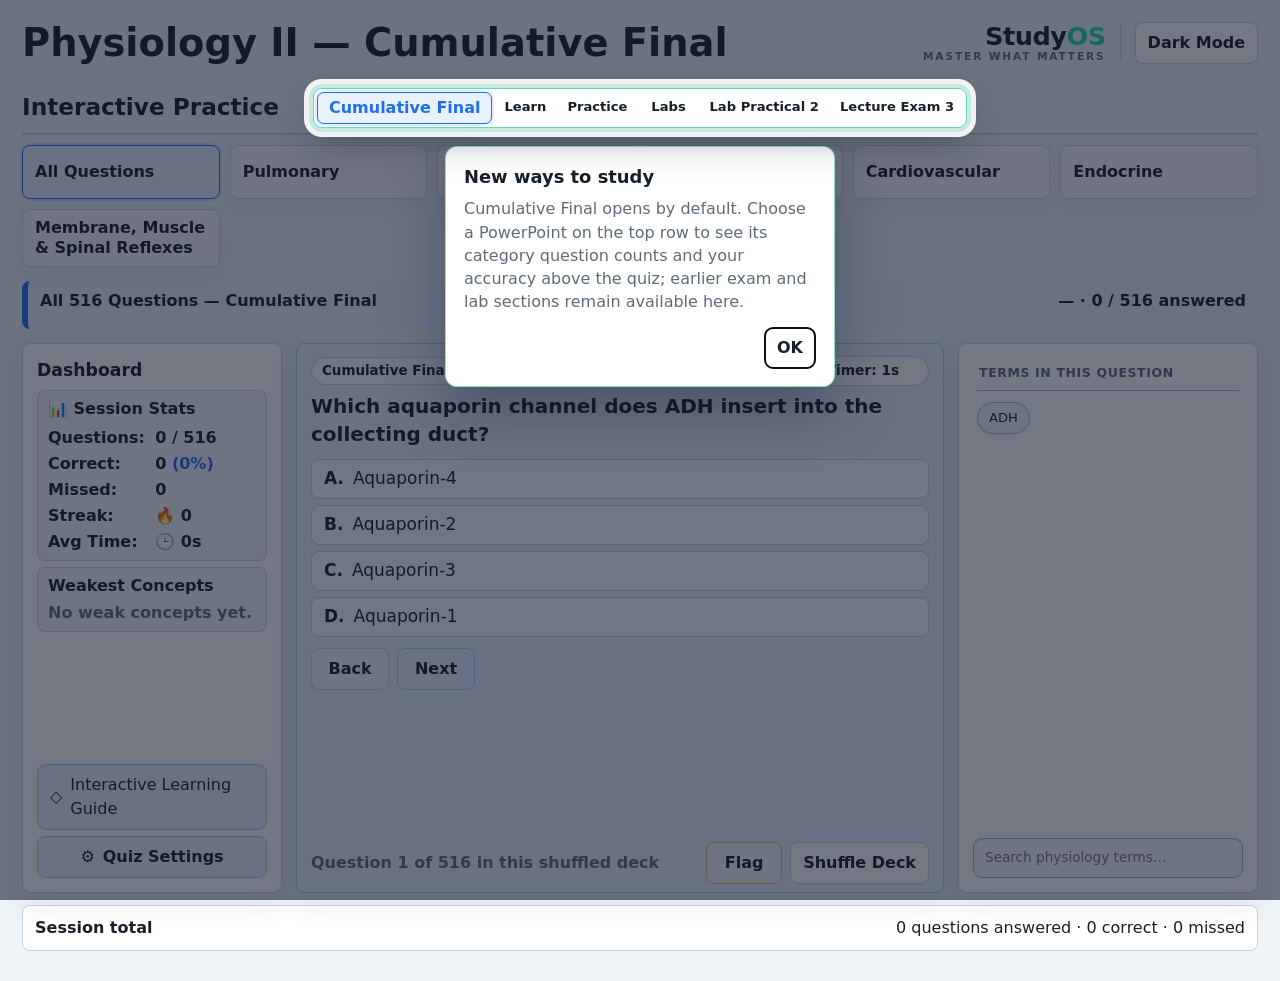
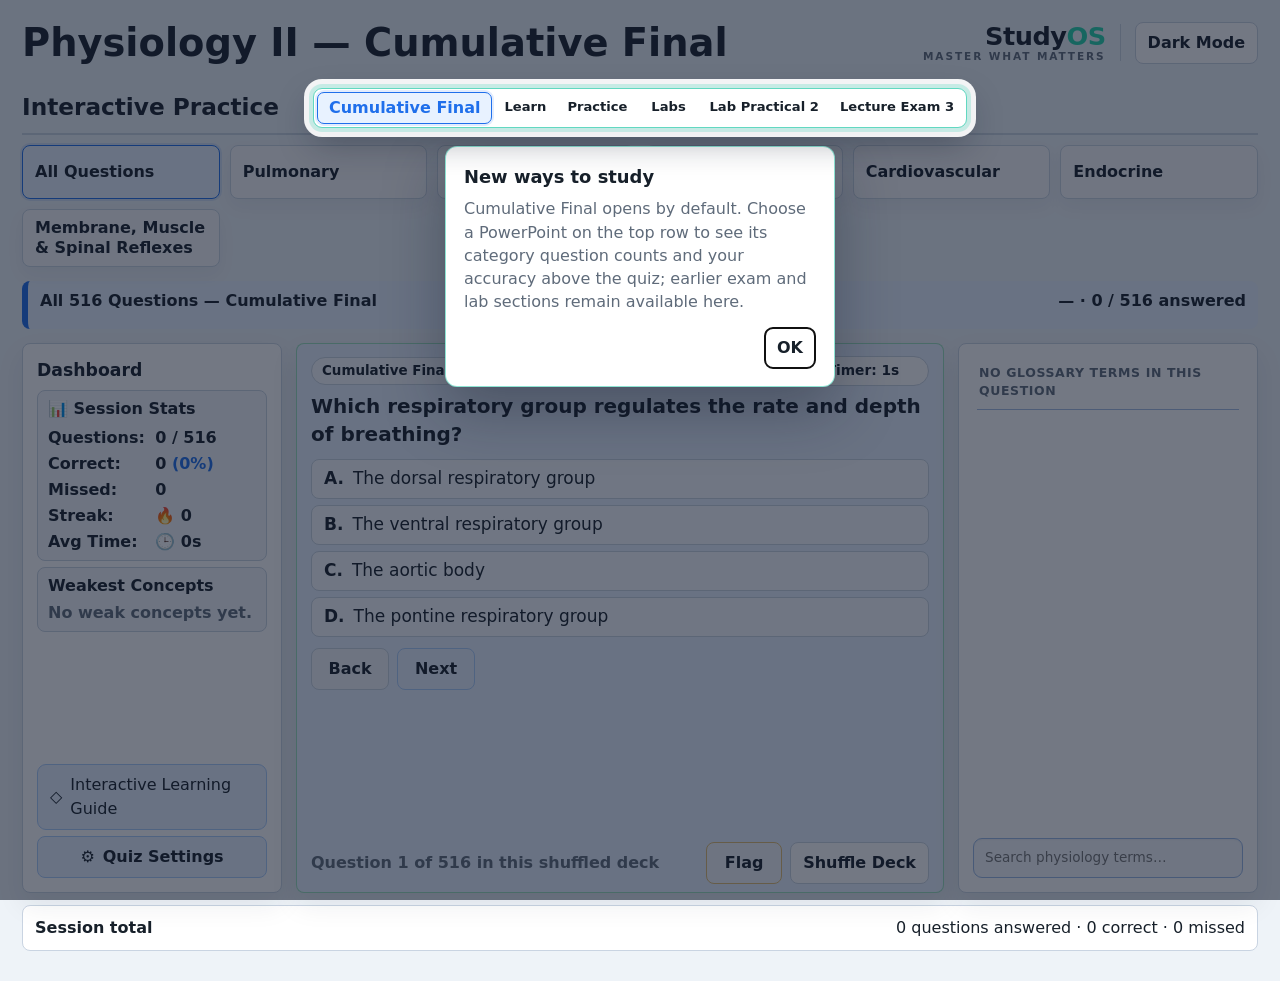
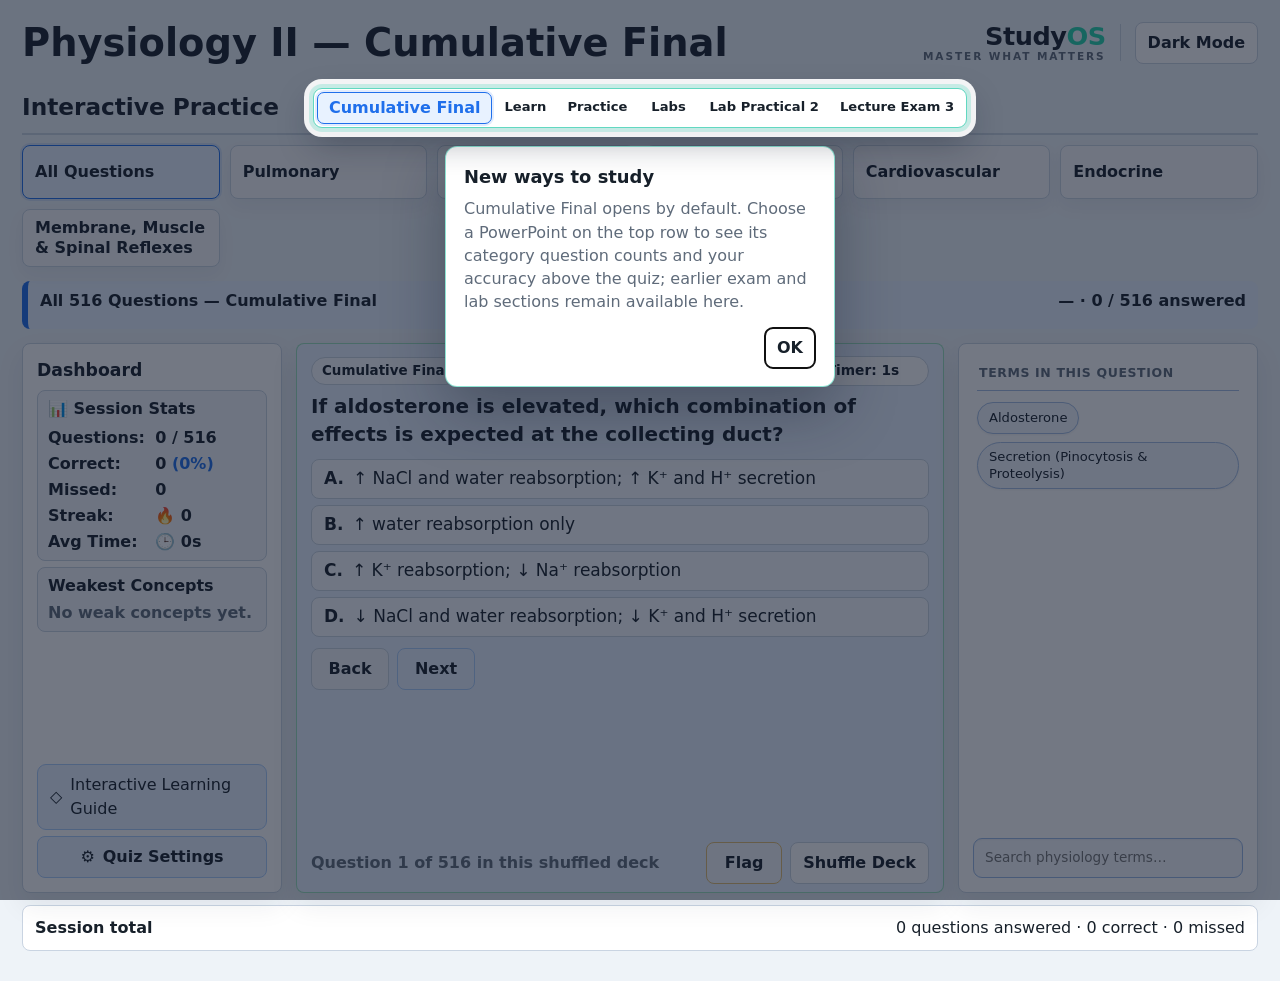
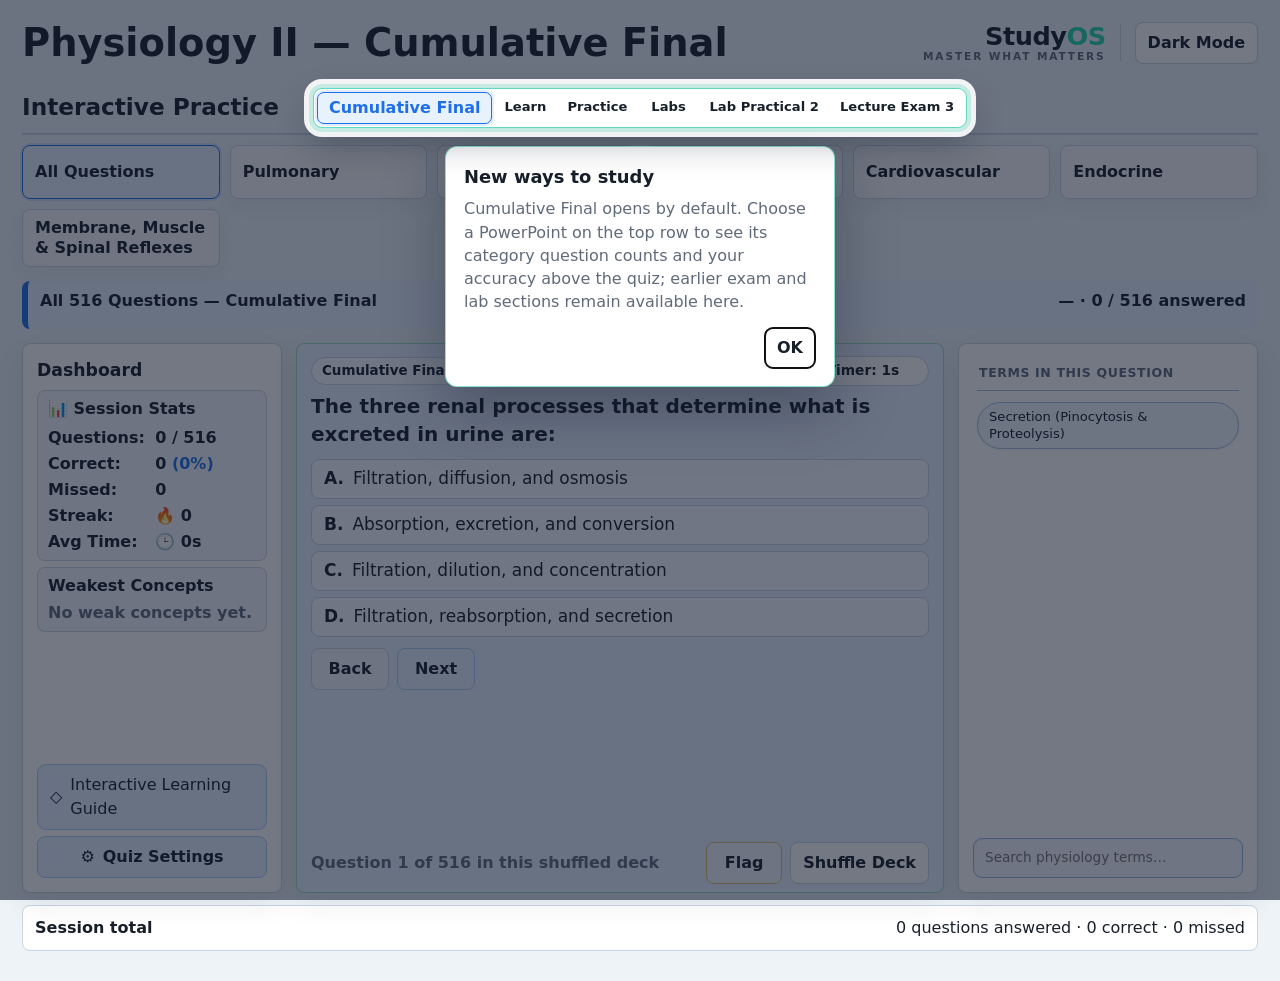
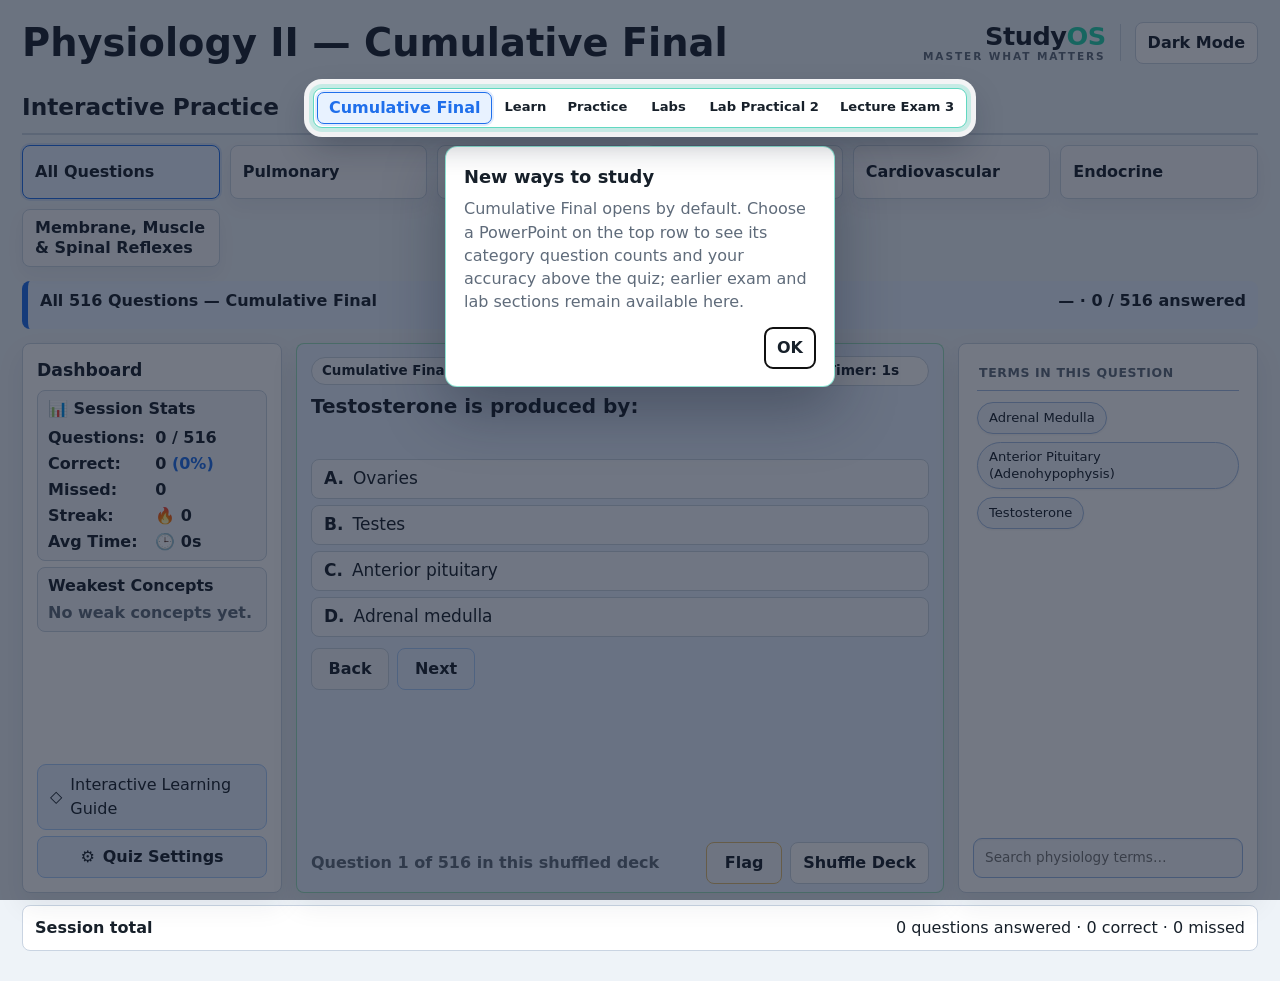
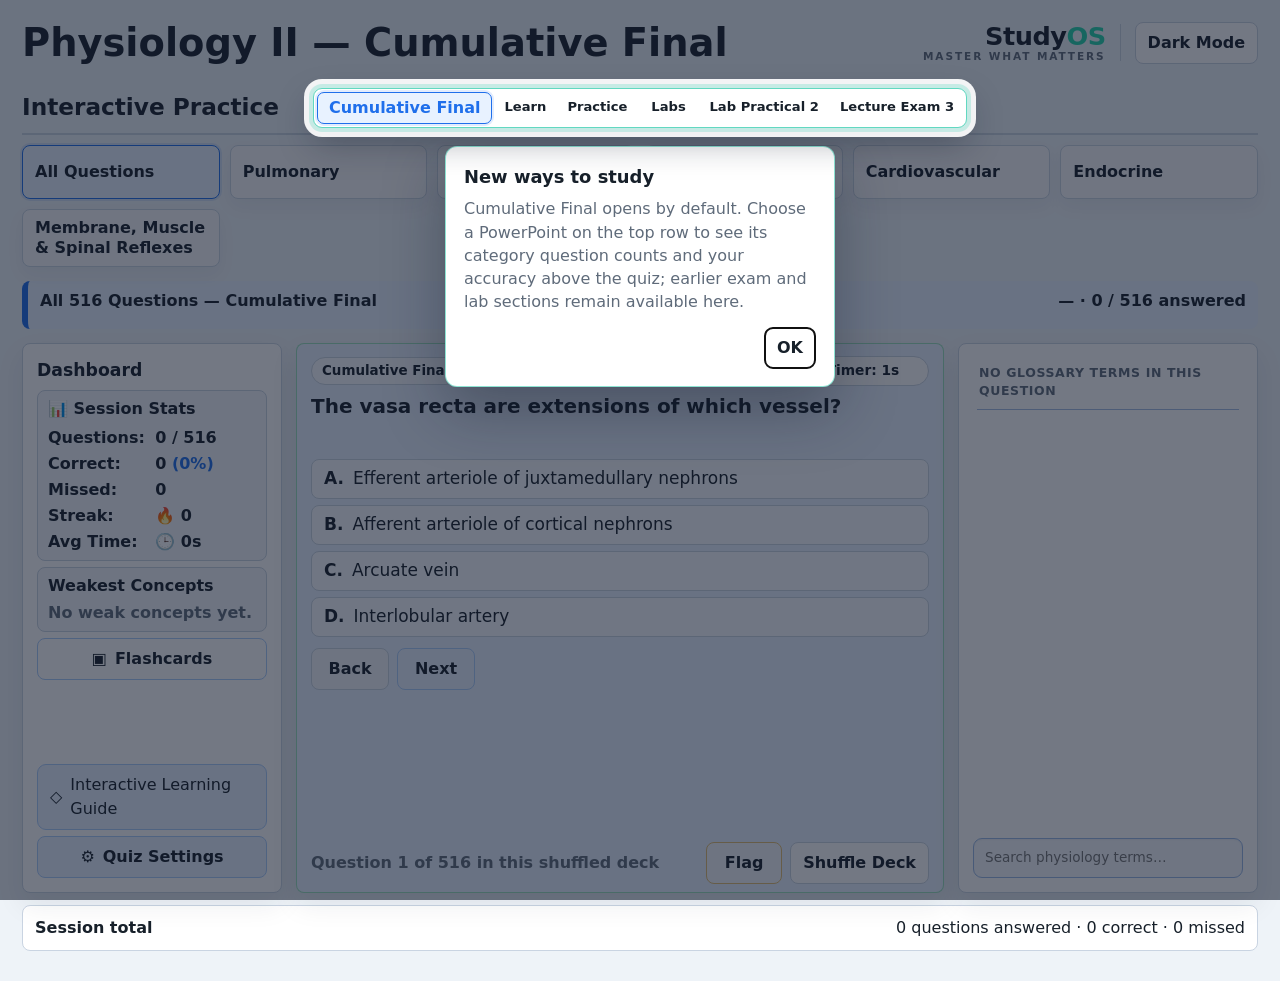
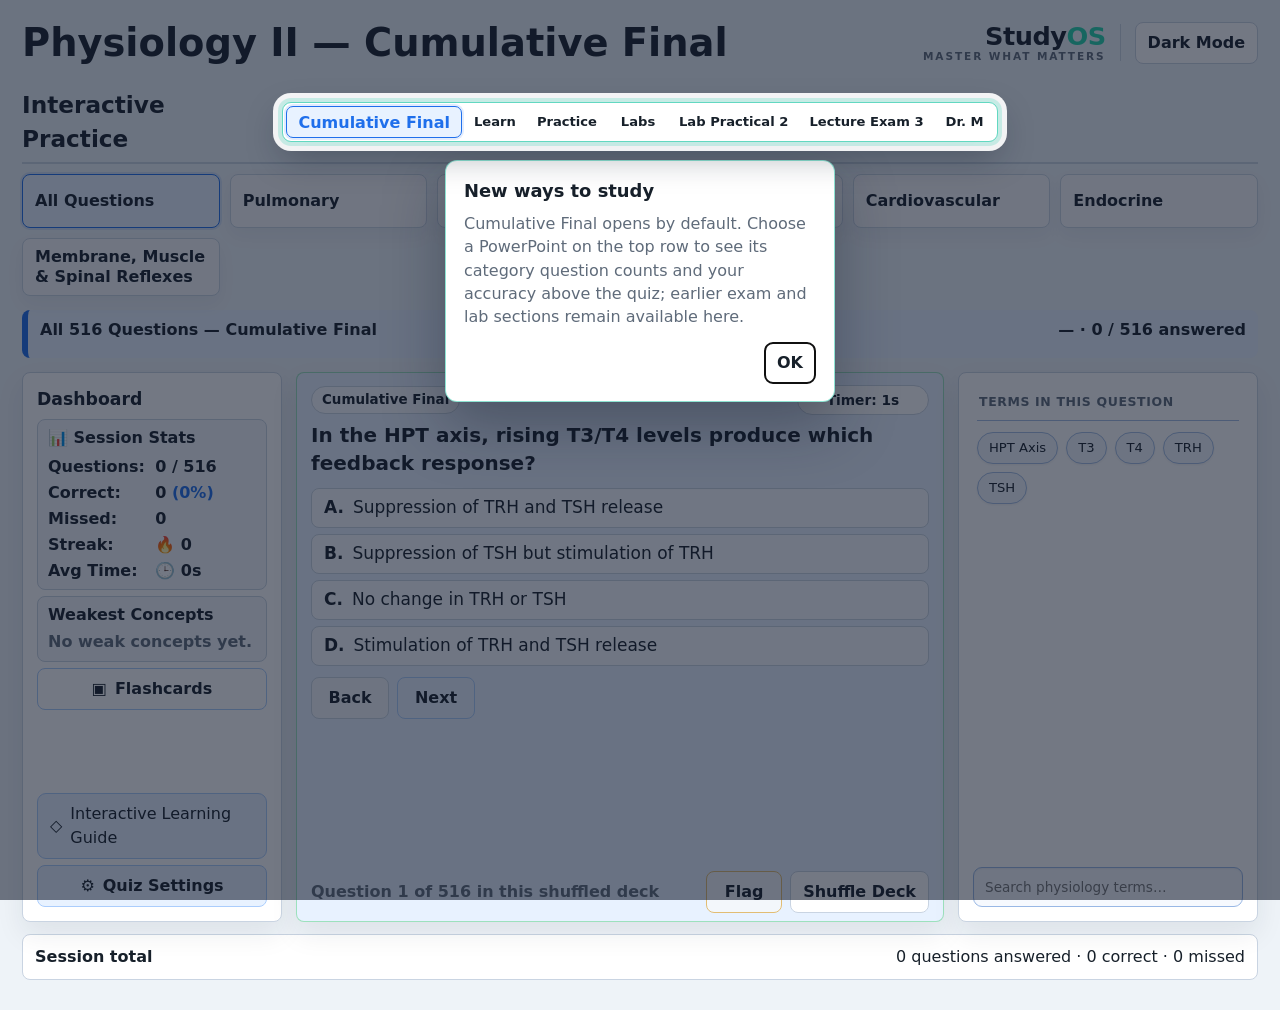
